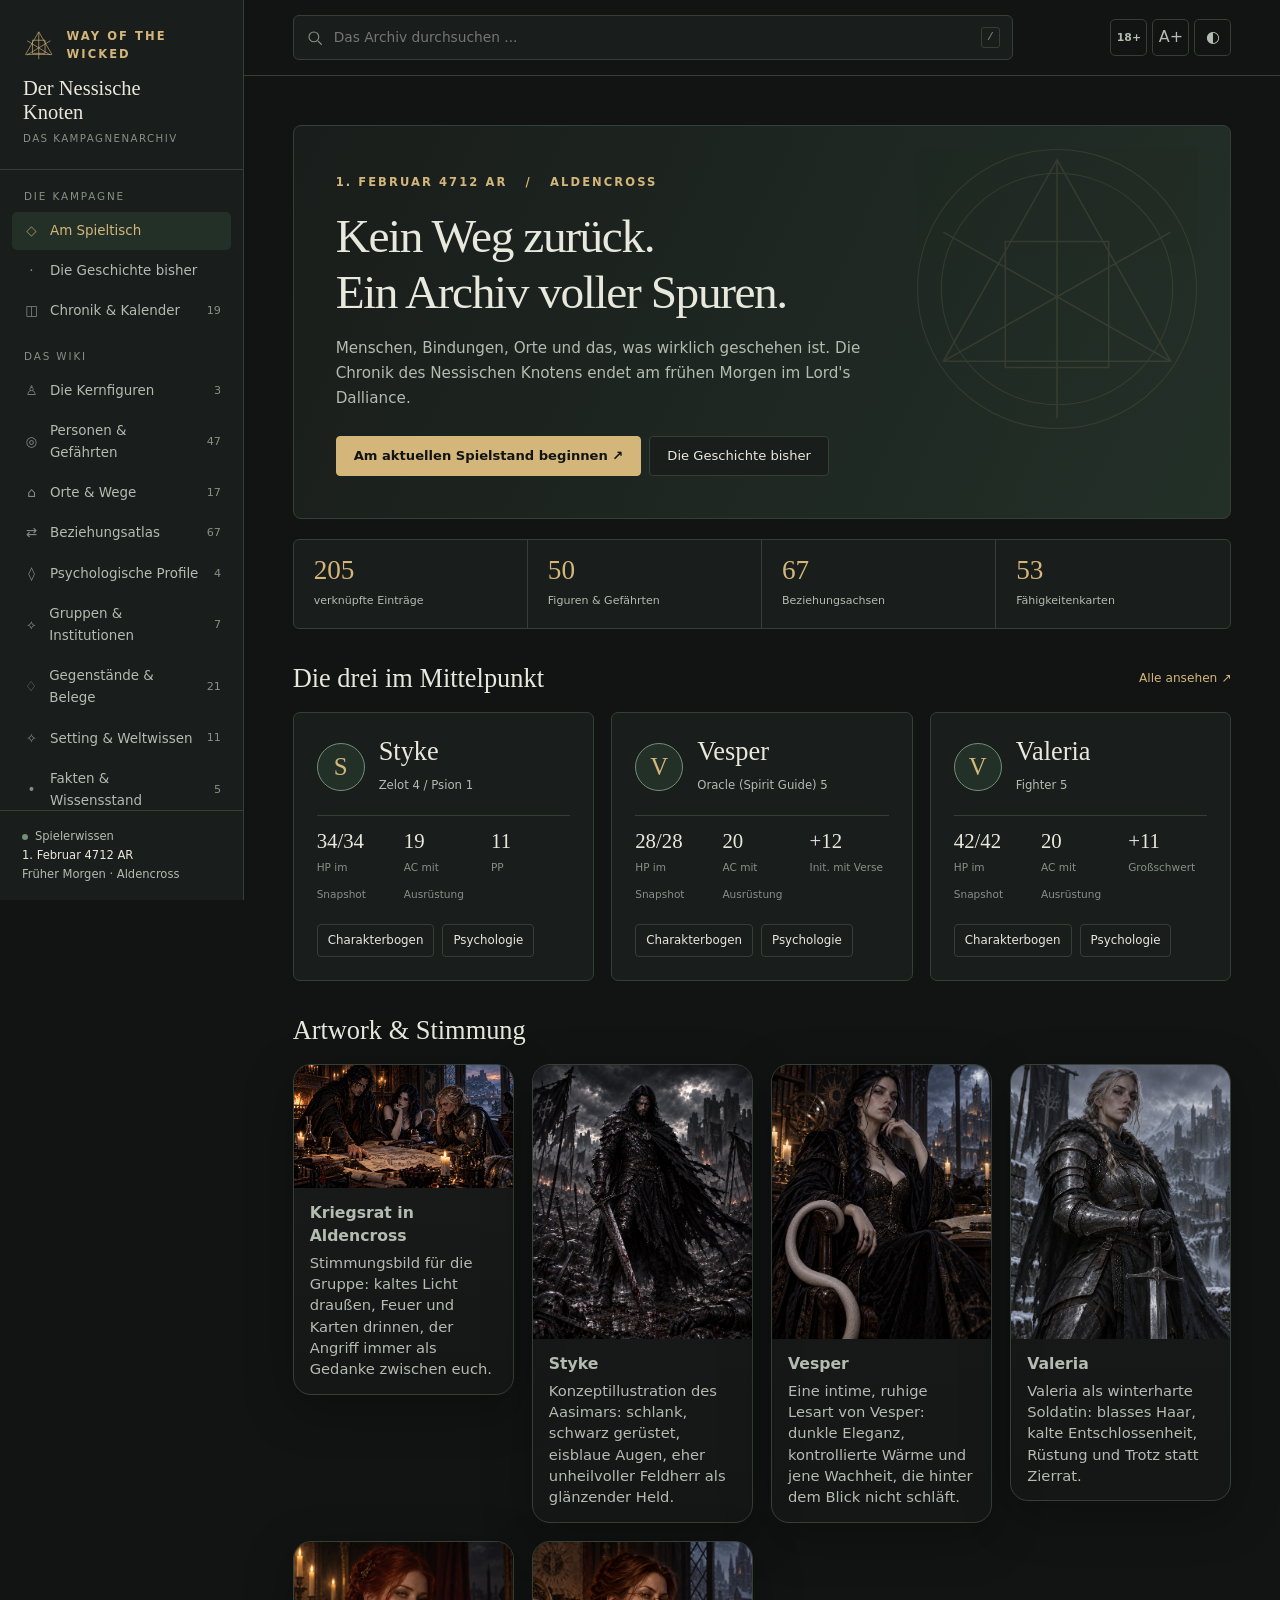
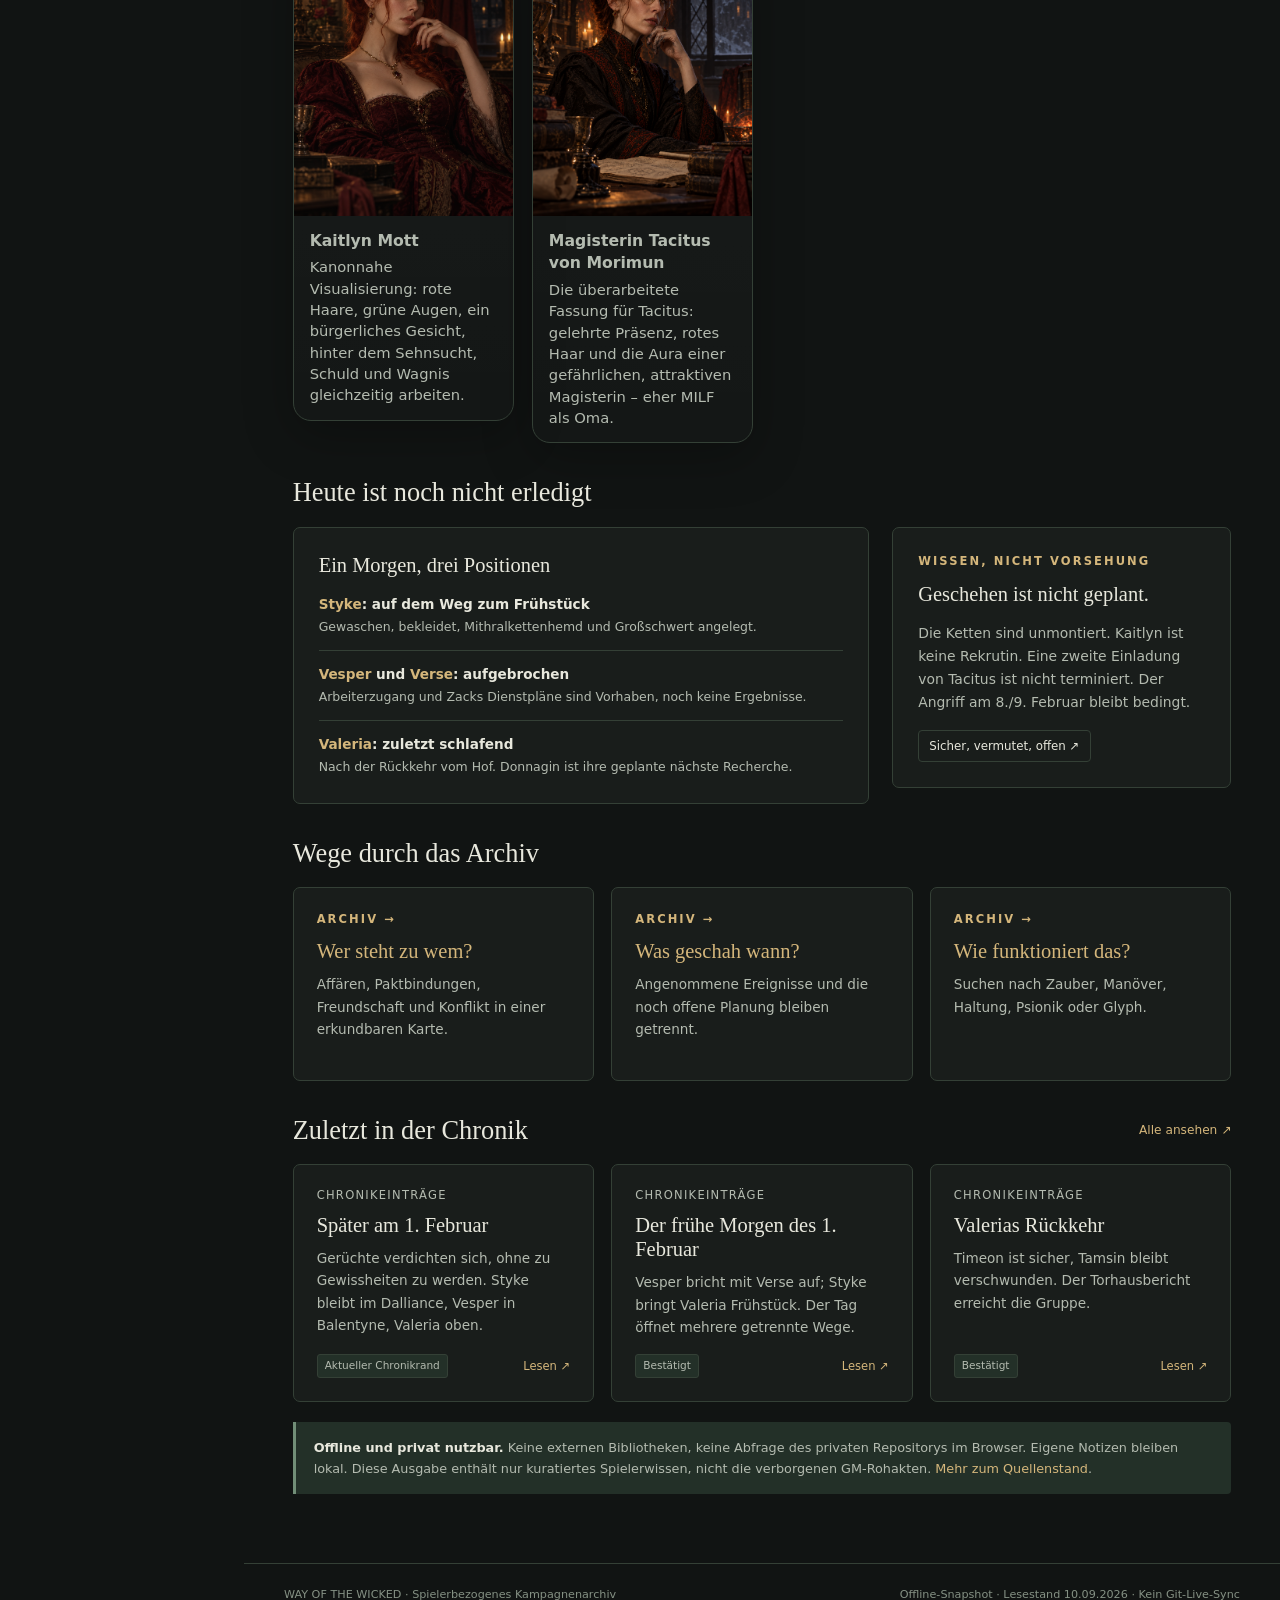
==== template.html @ 96088433 "Add files via upload" ====
<!doctype html>
<html lang="de" data-theme="dark">
<head>
<meta charset="utf-8">
<meta name="viewport" content="width=device-width,initial-scale=1">
<meta name="color-scheme" content="dark light">
<meta name="description" content="Spielerbezogenes Kampagnenwiki: Way of the Wicked. Figuren, Chronik, Beziehungen und Charakterboegen. Offline-Snapshot.">
<title>Der Nessische Knoten | Kampagnenwiki</title>
<style>
:root{--bg:#111413;--panel:#191d1b;--panel2:#202621;--ink:#e8e8dd;--muted:#b4bbb0;--dim:#859184;--line:#344036;--accent:#d4b67b;--accent2:#718e77;--wash:#233028;--danger:#d49181;--serif:Georgia,'Times New Roman',serif;--sans:system-ui,-apple-system,BlinkMacSystemFont,'Segoe UI',sans-serif;--shadow:0 14px 50px #0004;--body-size:16px}
html[data-theme=light]{--bg:#f0efe7;--panel:#faf9f2;--panel2:#e8e9dd;--ink:#202b24;--muted:#536050;--dim:#63715e;--line:#cdd2c1;--accent:#7b5520;--accent2:#44694e;--wash:#e3e8da;--danger:#964835;--shadow:0 14px 50px #31413212}
*{box-sizing:border-box}html{font-size:var(--body-size);scroll-behavior:smooth;scroll-padding-top:90px}body{margin:0;background:var(--bg);color:var(--ink);font:var(--body-size)/1.65 var(--sans)}button,input,select,textarea{font:inherit;color:inherit}button,a,input,select,textarea{-webkit-tap-highlight-color:transparent}button{cursor:pointer}a{color:var(--accent);text-decoration:none}a:hover{text-decoration:underline}button{background:none;border:0}button:disabled{opacity:.5;cursor:default}::selection{background:var(--accent);color:var(--bg)}:focus-visible{outline:2px solid var(--accent);outline-offset:4px}input:focus-visible,textarea:focus-visible,select:focus-visible{outline-offset:0}svg{display:block}h1,h2,h3,h4,p{margin-top:0}h1,h2,h3{font-family:var(--serif);font-weight:400;line-height:1.18}h1{font-size:clamp(2.1rem,3.7vw,3.6rem);letter-spacing:-.03em;margin-bottom:18px}h2{font-size:1.65rem}h3{font-size:1.28rem}p{margin-bottom:1rem}.muted{color:var(--muted)}.dim{color:var(--dim)}.eyebrow{font:600 .72rem/1.5 var(--sans);letter-spacing:.18em;text-transform:uppercase;color:var(--accent)}.kicker{font:500 .72rem var(--sans);text-transform:uppercase;letter-spacing:.11em;color:var(--muted)}.skip{position:fixed;left:18px;top:-80px;z-index:100;background:var(--accent);color:var(--bg);padding:10px}.skip:focus{top:10px}
.sidebar{position:fixed;inset:0 auto 0 0;width:244px;z-index:40;border-right:1px solid var(--line);background:var(--panel);display:flex;flex-direction:column}.brand{padding:28px 23px 22px;border-bottom:1px solid var(--line);color:var(--ink)}.brand:hover{text-decoration:none}.brand-top{display:flex;align-items:center;gap:12px;margin-bottom:14px}.brand svg{width:35px;height:35px;color:var(--accent)}.brand-title{font:1.28rem/1.15 var(--serif);display:block}.brand-sub{font-size:.64rem;letter-spacing:.14em;color:var(--dim);text-transform:uppercase;display:block;margin-top:6px}.side-nav{padding:17px 12px;overflow-y:auto;flex:1}.nav-label{margin:17px 12px 7px;font-size:.65rem;letter-spacing:.18em;text-transform:uppercase;color:var(--dim)}.nav-label:first-child{margin-top:1px}.nav-link{padding:8px 10px;display:flex;align-items:center;gap:9px;color:var(--muted);font-size:.84rem;border-radius:5px;margin:2px 0;position:relative}.nav-link:hover{background:var(--panel2);color:var(--ink);text-decoration:none}.nav-link.active{background:var(--wash);color:var(--accent)}.nav-icon{width:19px;text-align:center;opacity:.7}.nav-count{font-size:.7rem;margin-left:auto;color:var(--dim)}.sidebar-foot{padding:16px 22px;border-top:1px solid var(--line);font-size:.72rem;color:var(--muted)}.sidebar-foot strong{color:var(--ink);font-weight:500}.status-dot{display:inline-block;width:6px;height:6px;border-radius:50%;background:var(--accent2);margin-right:7px}.shell{margin-left:244px}.topbar{height:76px;position:sticky;top:0;z-index:30;background:var(--bg);border-bottom:1px solid var(--line);display:flex;align-items:center;gap:14px;padding:0 clamp(20px,3.8vw,58px)}.search-form{display:flex;align-items:center;flex:1;max-width:720px;background:var(--panel);border:1px solid var(--line);border-radius:6px;padding:0 12px;gap:10px}.search-form svg{width:18px;height:18px;color:var(--dim);flex-shrink:0}.search-form input{border:0;outline:0;background:none;width:100%;min-width:0;padding:10px 0;font-size:.86rem}.search-form kbd{font-size:.7rem;padding:0 5px;border:1px solid var(--line);border-radius:3px;color:var(--dim)}.tools{margin-left:auto;display:flex;gap:5px}.icon-btn{width:37px;height:37px;display:inline-flex;align-items:center;justify-content:center;border:1px solid var(--line);border-radius:5px;color:var(--muted);font-size:1rem}.icon-btn:hover{color:var(--accent);background:var(--panel2)}#menu-btn{display:none}.main{padding:clamp(24px,3.8vw,56px);max-width:1530px;margin:auto;min-height:calc(100vh - 130px)}.footer{padding:22px 40px;border-top:1px solid var(--line);font-size:.7rem;color:var(--dim);display:flex;justify-content:space-between;gap:15px}.page-head{margin-bottom:32px}.page-head p{max-width:850px;color:var(--muted);font-size:1.02rem}.breadcrumbs{font-size:.74rem;color:var(--dim);margin-bottom:24px;display:flex;gap:9px;flex-wrap:wrap}.breadcrumbs a{color:var(--muted)}.button{display:inline-flex;align-items:center;gap:8px;padding:10px 17px;background:var(--panel);border:1px solid var(--line);border-radius:4px;font-size:.82rem;color:var(--ink);text-decoration:none;line-height:1.4}.button:hover{border-color:var(--accent);color:var(--accent);text-decoration:none}.button.primary{background:var(--accent);border-color:var(--accent);color:var(--bg);font-weight:600}.button.small{padding:7px 10px;font-size:.74rem}.button.active{background:var(--wash);color:var(--accent)}.actions{display:flex;gap:8px;flex-wrap:wrap}.section-title{display:flex;align-items:center;justify-content:space-between;gap:12px;margin:34px 0 18px}.section-title h2{margin:0}.section-title a{font-size:.76rem}.grid{display:grid;grid-template-columns:repeat(3,minmax(0,1fr));gap:17px}.grid.two{grid-template-columns:repeat(2,minmax(0,1fr))}.card{display:flex;flex-direction:column;min-width:0;background:var(--panel);border:1px solid var(--line);border-radius:7px;padding:23px;transition:border-color .15s,transform .15s}.card:hover{border-color:var(--accent2)}.card h3{margin:11px 0 10px}.card h3 a{color:var(--ink)}.card h3 a:hover{color:var(--accent)}.card p{font-size:.85rem;color:var(--muted);margin-bottom:16px}.card .card-bottom{margin-top:auto;display:flex;justify-content:space-between;gap:10px;align-items:center;font-size:.72rem}.badge{display:inline-block;background:var(--wash);border:1px solid var(--line);color:var(--muted);font-size:.66rem;padding:2px 7px;border-radius:3px;line-height:1.65}.badge.uncertain{color:var(--accent)}.badge.dead{color:var(--danger)}.tags{display:flex;gap:6px;flex-wrap:wrap}.tag{color:var(--dim);font-size:.67rem}.tag:before{content:'#';margin-right:2px;opacity:.4}.meta-line{display:flex;gap:10px;align-items:center;flex-wrap:wrap;margin-bottom:15px;color:var(--dim);font-size:.74rem}.hero{position:relative;overflow:hidden;padding:42px;border:1px solid var(--line);border-radius:8px;background:linear-gradient(115deg,var(--panel),var(--wash));min-height:290px}.hero h1{max-width:620px;margin:15px 0}.hero p{color:var(--muted);max-width:570px;font-size:.95rem}.hero .actions{position:relative;z-index:1;margin-top:25px}.hero-mark{position:absolute;right:18px;top:8px;width:310px;height:310px;opacity:.12;color:var(--accent);pointer-events:none}.hero-copy{position:relative;z-index:1}.stats-row{display:grid;grid-template-columns:repeat(4,1fr);border:1px solid var(--line);border-radius:6px;margin-top:20px;background:var(--panel)}.stat{padding:15px 20px;border-right:1px solid var(--line)}.stat:last-child{border:0}.stat strong{font:1.7rem var(--serif);color:var(--accent);display:block}.stat span{font-size:.69rem;color:var(--muted)}.split{display:grid;grid-template-columns:minmax(0,1.7fr) minmax(260px,1fr);gap:23px;align-items:start}.panel{background:var(--panel);border:1px solid var(--line);border-radius:7px;padding:25px}.panel p{font-size:.87rem;color:var(--muted)}.panel h3{margin-bottom:16px}.status-list{margin:0;padding:0;list-style:none}.status-list li{padding:12px 0;border-bottom:1px solid var(--line);font-size:.85rem}.status-list li:last-child{border-bottom:0;padding-bottom:0}.status-list li:first-child{padding-top:0}.status-list strong{display:block;color:var(--ink);font-weight:550}.status-list span{font-size:.78rem;color:var(--muted)}.party-card{position:relative}.portrait-letter{width:48px;height:48px;border:1px solid var(--accent2);border-radius:50%;font:1.55rem var(--serif);display:grid;place-items:center;color:var(--accent);background:var(--wash)}.party-top{display:flex;gap:14px;align-items:center}.party-top h3{margin:0 0 4px;font-size:1.65rem}.party-top small{font-size:.73rem;color:var(--muted)}.quickstats{display:grid;grid-template-columns:repeat(3,1fr);gap:8px;border-top:1px solid var(--line);padding-top:13px;margin:18px 0}.quickstats strong{font:1.3rem var(--serif);display:block;color:var(--ink)}.quickstats span{font-size:.66rem;color:var(--dim)}.note{padding:15px 18px;border-left:3px solid var(--accent2);background:var(--wash);border-radius:0 4px 4px 0;font-size:.8rem;color:var(--muted);margin:20px 0}.note strong{color:var(--ink)}.filterbar{display:flex;gap:9px;align-items:center;flex-wrap:wrap;margin:20px 0}.filterbar select,.filterbar input{border:1px solid var(--line);border-radius:4px;background:var(--panel);padding:9px 11px;font-size:.8rem;min-width:0}.filterbar input{flex:1;min-width:160px}.result-count{font-size:.75rem;color:var(--dim);margin-left:auto}.empty{padding:45px;text-align:center;border:1px dashed var(--line);border-radius:7px;color:var(--muted)}.empty h2{color:var(--ink)}
.article-layout>div{min-width:0}.article-layout{display:grid;grid-template-columns:minmax(0,1fr) 220px;gap:38px}.article-body{overflow-wrap:break-word;min-width:0;font-size:1rem;line-height:1.8}.article-body h1{font-size:2rem;margin-top:35px}.article-body h2{font-size:1.7rem;margin-top:40px;padding-top:15px;border-top:1px solid var(--line);scroll-margin-top:90px}.article-body h3{font-size:1.27rem;margin-top:30px;scroll-margin-top:90px}.article-body h2:first-child{margin-top:0}.article-body p{margin-bottom:1.2em}.article-body strong{font-weight:650}.article-body ul,.article-body ol{padding-left:25px;margin:16px 0 22px}.article-body li{padding-left:3px;margin:7px 0}.article-body blockquote{border-left:2px solid var(--accent);padding:4px 0 4px 20px;margin:25px 0;color:var(--muted);font-family:var(--serif);font-size:1.1rem}.article-body hr{border:0;border-top:1px solid var(--line);margin:28px 0}.article-body code{font-size:.82em;color:var(--accent);background:var(--panel2);padding:2px 5px;border-radius:3px}.article-body pre{overflow:auto;background:var(--panel);padding:15px;max-width:100%}.article-body table{border-collapse:collapse;min-width:400px;width:100%;font-size:.79rem;background:var(--panel);line-height:1.6}.table-scroll{overflow-x:auto;max-width:100%;margin:22px 0;border:1px solid var(--line);border-radius:5px}.article-body th{background:var(--wash);font-weight:600;text-align:left;color:var(--accent)}.article-body th,.article-body td{padding:10px 12px;border-bottom:1px solid var(--line);vertical-align:top}.article-body tr:last-child td{border:0}.article-body .table-scroll table{margin:0}.article-aside{min-width:0}.toc-wrap{position:sticky;top:99px;max-height:calc(100vh - 125px);overflow:auto}.toc{font-size:.73rem;border-left:1px solid var(--line);margin:0 0 25px;padding:0;list-style:none}.toc li a{display:block;color:var(--muted);padding:6px 0 6px 15px;line-height:1.45}.toc li.sub a{padding-left:28px;font-size:.69rem}.toc a:hover{color:var(--accent)}.aside-label{font-size:.66rem;letter-spacing:.14em;text-transform:uppercase;color:var(--dim);margin:0 0 13px}.aliases{font-size:.73rem;color:var(--muted);margin-bottom:25px}.article-actions{display:flex;gap:8px;flex-wrap:wrap;margin-bottom:25px}.source-box{margin-top:35px;border-top:1px solid var(--line);padding-top:20px;font-size:.72rem;color:var(--dim)}.source-box summary{cursor:pointer;color:var(--muted)}.source-box ul{padding-left:20px;line-height:1.7}.source-box code{overflow-wrap:anywhere;color:var(--muted);font-size:.7rem}.related{margin-top:40px}.related .card{padding:17px}.related .card h3{font-size:1.08rem}.link-list{display:grid;gap:8px}.link-row{padding:13px 16px;border:1px solid var(--line);border-radius:5px;background:var(--panel);display:flex;justify-content:space-between;align-items:center;gap:12px}.link-row:hover{border-color:var(--accent2);text-decoration:none}.link-row span{color:var(--muted);font-size:.71rem}.search-result{padding:22px 0;border-bottom:1px solid var(--line)}.search-result h3{margin:8px 0;font-size:1.43rem}.search-result h3 a{color:var(--ink)}.search-result p{font-size:.85rem;color:var(--muted);margin-bottom:9px}.search-result mark{background:var(--wash);color:var(--accent);border-radius:2px;padding:0 2px}.search-result .excerpt{font-size:.78rem;color:var(--dim)}.timeline{position:relative;padding-left:25px}.timeline:before{content:'';position:absolute;top:9px;bottom:0;left:4px;width:1px;background:var(--line)}.timeline-entry{position:relative;padding:0 0 29px 16px}.timeline-entry:before{content:'';position:absolute;left:-25px;top:7px;width:9px;height:9px;background:var(--accent2);border:2px solid var(--bg);border-radius:50%;box-shadow:0 0 0 1px var(--line)}.timeline-entry time{font-size:.71rem;color:var(--accent);letter-spacing:.04em}.timeline-entry h3{margin:6px 0 8px;font-size:1.5rem}.timeline-entry h3 a{color:var(--ink)}.timeline-entry p{font-size:.85rem;color:var(--muted);margin:0 0 8px}.timeline-entry .tags a{font-size:.68rem}.plans-list{display:grid;gap:10px}.plan-item{border:1px solid var(--line);padding:15px;border-radius:5px;background:var(--panel)}.plan-item time{font-size:.69rem;color:var(--accent)}.plan-item h3{font-size:1.1rem;margin:7px 0}.plan-item p{font-size:.77rem;color:var(--muted);margin:0}.graph-layout{display:grid;grid-template-columns:minmax(0,1fr) 285px;gap:18px}.graph-panel{border:1px solid var(--line);border-radius:7px;background:var(--panel);overflow:hidden;min-width:0}.graph-panel svg{width:100%;height:auto;min-height:370px}.graph-edge{stroke:var(--line);stroke-width:1.7}.graph-edge.hot{stroke:var(--accent2);stroke-width:2.1}.graph-edge.hypothesis{stroke-dasharray:5 5;stroke:var(--accent)}.graph-node{cursor:pointer}.graph-node circle{fill:var(--panel2);stroke:var(--accent2);stroke-width:1.2}.graph-node text{fill:var(--ink);font:12px var(--sans);pointer-events:none}.graph-node text.initial{font:19px var(--serif);fill:var(--accent)}.graph-node.selected circle{fill:var(--wash);stroke:var(--accent);stroke-width:2}.graph-node:focus{outline:0}.graph-node:focus circle{stroke:var(--accent);stroke-width:3}.graph-side{border:1px solid var(--line);border-radius:7px;padding:21px;background:var(--panel);align-self:start;max-height:650px;overflow:auto}.graph-side h3{font-size:1.6rem;margin:10px 0}.graph-side p{font-size:.78rem;color:var(--muted)}.relation-small{padding:12px 0;border-top:1px solid var(--line)}.relation-small strong{display:block;font-size:.8rem}.relation-small p{margin:4px 0 0;font-size:.73rem}.graph-legend{padding:14px 17px;border-top:1px solid var(--line);display:flex;flex-wrap:wrap;gap:15px;font-size:.68rem;color:var(--muted)}.legend-line{display:inline-block;width:23px;border-top:2px solid var(--accent2);margin-right:5px;vertical-align:middle}.legend-line.dash{border-top-style:dashed;border-color:var(--accent)}.relation-list{display:grid;grid-template-columns:repeat(2,minmax(0,1fr));gap:12px}.relation-card{border:1px solid var(--line);border-radius:5px;padding:18px;background:var(--panel)}.relation-card h3{font:500 .92rem var(--sans);margin:0 0 8px}.relation-card p{font-size:.79rem;color:var(--muted);margin:10px 0 0}.saved-header{display:flex;align-items:center;justify-content:space-between;gap:12px}.note-area{width:100%;min-height:350px;resize:vertical;padding:18px;background:var(--panel);border:1px solid var(--line);border-radius:6px;line-height:1.8;margin:15px 0 10px;font-size:.92rem}.article-note{width:100%;min-height:130px;padding:14px;background:var(--panel);border:1px solid var(--line);border-radius:5px;resize:vertical;font-size:.85rem;line-height:1.7}.save-status{font-size:.72rem;color:var(--dim);min-height:1.5em}.source-card code{font-size:.71rem;color:var(--muted);overflow-wrap:anywhere}.source-card .hash{font-size:.61rem;color:var(--dim);margin-top:9px;word-break:break-all}.source-card h3{font:500 .91rem var(--sans)}.toast{position:fixed;left:calc(50% + 80px);transform:translateX(-50%);bottom:23px;z-index:70;background:var(--accent);color:var(--bg);border-radius:5px;padding:10px 18px;font-size:.82rem;box-shadow:var(--shadow);max-width:90vw;text-align:center}.overlay{display:none}.mobile-only{display:none}.sr-only{position:absolute;width:1px;height:1px;margin:-1px;padding:0;overflow:hidden;clip:rect(0,0,0,0);white-space:nowrap;border:0}.ooc-warning{border-color:var(--accent);color:var(--accent)}.article-top-summary{max-width:850px;color:var(--muted);font-size:1.02rem;margin-bottom:20px}.date-stamp{font-size:.7rem;color:var(--dim)}
@media(min-width:1600px){.main{padding:55px 65px}}
@media(max-width:1200px){.sidebar{width:218px}.shell{margin-left:218px}.article-layout{grid-template-columns:minmax(0,1fr) 175px;gap:25px}.graph-layout{grid-template-columns:minmax(0,1fr) 230px}.hero{padding:32px}.hero-mark{right:-60px}.grid{gap:12px}.card{padding:18px}.split{grid-template-columns:minmax(0,1.3fr) minmax(250px,1fr)}}
@media(max-width:1020px){.article-layout{grid-template-columns:1fr}.article-aside{order:-1}.toc-wrap{position:static;max-height:none}.toc{display:flex;flex-wrap:wrap;border:0;gap:6px;margin-bottom:8px}.toc li a{padding:5px 8px;border:1px solid var(--line);border-radius:3px;font-size:.65rem}.toc li.sub{display:none}.aside-label{margin-bottom:8px}.aliases{display:none}.graph-layout{grid-template-columns:1fr}.graph-side{max-height:none}.graph-panel svg{min-height:300px}.split{grid-template-columns:1fr}.grid{grid-template-columns:repeat(2,minmax(0,1fr))}.party-grid{grid-template-columns:1fr}.party-grid .party-card{display:grid;grid-template-columns:1fr 1fr;gap:12px}.party-card .quickstats{margin:0;align-self:center;border:0}.party-card .actions{grid-column:1/-1}.hero p{max-width:480px}}
@media(max-width:780px){.sidebar{transform:translateX(-100%);transition:transform .2s;width:270px}.sidebar.open{transform:translateX(0)}.shell{margin:0}.overlay.show{display:block;position:fixed;inset:0;background:#0008;z-index:35}#menu-btn{display:inline-flex;flex-shrink:0}.topbar{padding:0 16px;height:68px;gap:10px}.topbar .tools{gap:5px}.search-form{padding:0 10px}.search-form input{font-size:.79rem}.search-form kbd{display:none}#font-btn{display:none}.main{padding:25px 22px}.hero{padding:27px}.hero h1{font-size:2.6rem}.hero-mark{right:-110px;top:30px}.stats-row{margin-top:14px}.stat{padding:12px 15px}.stat strong{font-size:1.4rem}.stat span{font-size:.62rem}.footer{padding:20px 22px;flex-direction:column;gap:5px}.toast{left:50%}.relation-list{grid-template-columns:1fr}.page-head{margin-bottom:22px}.mobile-only{display:block}}
@media(max-width:520px){.grid,.grid.two{grid-template-columns:1fr}.main{padding:24px 18px}.hero{padding:24px}.hero h1{font-size:2.28rem}.hero p{font-size:.88rem}.hero-mark{right:-160px}.stats-row{grid-template-columns:repeat(2,1fr)}.stat:nth-child(2){border-right:0}.stat:nth-child(-n+2){border-bottom:1px solid var(--line)}.stat{display:flex;align-items:baseline;gap:10px}.hero .actions .button{font-size:.74rem;padding:10px 12px}.party-grid .party-card{display:flex}.party-card .quickstats{border-top:1px solid var(--line);margin:17px 0}.topbar{gap:7px;padding:0 10px}.icon-btn{width:32px;height:34px}.search-form input{padding:9px 0}.search-form svg{display:none}.tools{margin-left:0}.article-actions .button{font-size:.73rem}.article-body{font-size:.95rem}.article-body h2{font-size:1.5rem}.page-head h1{font-size:2.1rem}.filterbar select{max-width:100%}.result-count{margin-left:0;width:100%}.relation-card h3{line-height:1.6}.graph-panel svg{min-height:0}.graph-side{padding:18px}.toc li a{font-size:.62rem}.panel{padding:19px}.breadcrumbs{font-size:.68rem}.source-box code{font-size:.65rem}}
@media(prefers-reduced-motion:reduce){*{scroll-behavior:auto!important;transition:none!important;animation:none!important}}
@media print{html{--bg:#fff;--panel:#fff;--ink:#111;--muted:#333;--dim:#555;--line:#bbb;--accent:#444;--wash:#eee}body{font-size:10pt;background:white;color:black}.sidebar,.topbar,.footer,.article-aside,.article-actions,.note-editor,.related,.toast,.actions,.filterbar,.no-print{display:none!important}.shell{margin:0}.main{padding:0;max-width:none}.article-layout{display:block}.article-body{font-size:10pt}.article-body h2{break-after:avoid;margin-top:20px}.article-body table{font-size:8pt;min-width:0}.table-scroll{overflow:visible;border:0}a{color:#222}.page-head h1{font-size:24pt}.graph-panel svg{max-height:500px}p,li{orphans:3;widows:3}.card{break-inside:avoid}.source-box details ul{display:block}.hero{background:white;min-height:auto;padding:15px}.hero-mark{display:none}}

/* Adult section: consistent visual style, accessible local display gate. */
.age-toggle{font-size:.68rem;font-weight:700;white-space:nowrap;flex-shrink:0}.age-toggle.active{border-color:var(--accent);color:var(--accent)}
.age-gate{max-width:740px;margin:clamp(12px,5vh,60px) auto 60px;padding:clamp(26px,4vw,56px);background:var(--panel);border:1px solid var(--line);border-radius:10px;box-shadow:var(--shadow)}
.age-seal{height:72px;width:72px;border:1px solid var(--accent);border-radius:50%;display:grid;place-items:center;font:2.1rem var(--serif);color:var(--accent);margin-bottom:27px}
.age-gate h1:focus{outline:none}.age-gate h1{margin-top:12px;font-size:clamp(2rem,4vw,3.1rem)}.age-intro{font-size:1.07rem;line-height:1.7}.age-gate .muted{font-size:.88rem}
.age-check{display:flex;align-items:flex-start;gap:14px;padding:19px 0;margin:17px 0;border-top:1px solid var(--line);border-bottom:1px solid var(--line);font-size:.9rem;cursor:pointer}.age-check input{width:21px;height:21px;flex-shrink:0;margin-top:3px;accent-color:var(--accent)}
.age-small{margin-top:22px;font-size:.76rem;color:var(--muted)}.age-tech{margin-top:20px;font-size:.73rem;color:var(--dim)}.age-tech summary{cursor:pointer}.age-tech p{margin:10px 0 0}
.private-banner{display:flex;justify-content:space-between;align-items:center;gap:18px;border:1px solid var(--line);border-radius:5px;background:var(--panel);padding:13px 17px;margin-bottom:29px;font-size:.75rem;color:var(--muted)}.private-banner strong{display:inline-block;color:var(--accent);border:1px solid var(--accent);border-radius:3px;font-size:.7rem;padding:2px 6px;margin-right:9px}
.private-hero{padding:10px 0 25px;border-bottom:1px solid var(--line)}.private-hero h1{margin-top:14px}.private-hero>p{max-width:820px;color:var(--muted);font-size:1.02rem}.private-shortcuts{display:flex;flex-wrap:wrap;gap:9px;margin-top:24px}
.private-notes{display:grid;grid-template-columns:1fr 1fr;gap:30px;margin:25px 0}.private-notes p{font-size:.8rem;color:var(--muted);margin:0}.private-notes strong{color:var(--ink);font-weight:500}.private-filters{align-items:stretch}.private-filters input{flex:2;min-width:230px}.private-filters select{max-width:240px}.private-notebook{margin-top:44px}.private-notebook h2{margin:12px 0}.private-notebook .muted{font-size:.82rem}.private-notebook .actions{margin-top:14px}
@media(max-width:650px){.age-gate{padding:24px;margin-top:4px}.age-gate-actions{flex-direction:column}.age-gate-actions .button{justify-content:center}.private-banner{align-items:flex-start;flex-direction:column;gap:9px}.private-notes{grid-template-columns:1fr;gap:16px}.private-filters select,.private-filters input{max-width:100%;min-width:0;width:100%}.private-filters{display:grid;grid-template-columns:1fr}.private-shortcuts .button{font-size:.77rem}.topbar{gap:8px}.tools{gap:4px}.tools .icon-btn{width:32px;height:34px}.search-form{padding:0 8px}}
@media print{.private-banner .actions,.private-shortcuts,.private-filters,#adult-notebook-editor{display:none!important}.private-banner{box-shadow:none;border:1px solid #aaa}}


/* --- Wiki artwork integration --- */
.featured-gallery{margin:18px 0 30px}
.wiki-art-grid{display:grid;gap:18px;grid-template-columns:repeat(auto-fit,minmax(220px,1fr))}
.wiki-art-grid.single{grid-template-columns:minmax(0,1fr)}
.wiki-art-grid.two-up{grid-template-columns:repeat(auto-fit,minmax(260px,1fr))}
.wiki-art{margin:0;border:1px solid var(--line);background:linear-gradient(180deg,rgba(255,255,255,.03),rgba(255,255,255,.01));border-radius:18px;overflow:hidden;box-shadow:var(--shadow)}
.wiki-art img{display:block;width:100%;height:auto;aspect-ratio:4/5;object-fit:cover;background:#0d1018}
.wiki-art.wide img{aspect-ratio:16/9}
.wiki-art figcaption{padding:14px 16px;color:var(--muted);font-size:.92rem;line-height:1.45}
.wiki-art figcaption strong{display:block;color:var(--text);font-size:.98rem;margin-bottom:4px}
.wiki-art-link{text-decoration:none;color:inherit}
.article-artwork{margin:0 0 28px}
.article-artwork .eyebrow{margin-bottom:10px}
.article-art-note{margin-top:10px;color:var(--muted);font-size:.82rem}
@media (min-width:1024px){.article-artwork .wiki-art img{max-height:720px}}

</style>
</head>
<body>
<a class="skip" href="#main">Zum Inhalt</a>
<div class="overlay" id="overlay"></div>
<aside class="sidebar" id="sidebar" aria-label="Hauptnavigation">
<a class="brand" href="#/start">
<div class="brand-top"><svg viewBox="0 0 60 60" aria-hidden="true"><path d="M30 4 55 47H5Z M30 56V4 M8 48l44-27 M52 48 8 21 M18 20h24v25H18Z" fill="none" stroke="currentColor" stroke-width="1.2"/></svg><span class="eyebrow">Way of the Wicked</span></div>
<span class="brand-title">Der Nessische<br>Knoten</span><span class="brand-sub">Das Kampagnenarchiv</span>
</a>
<nav class="side-nav" id="navigation"></nav>
<div class="sidebar-foot"><span class="status-dot"></span>Spielerwissen<br><strong>1. Februar 4712 AR</strong><br>Fr&uuml;her Morgen &middot; Aldencross</div>
</aside>
<div class="shell">
<header class="topbar">
<button class="icon-btn" id="menu-btn" aria-label="Navigation oeffnen" aria-expanded="false" aria-controls="sidebar">&#9776;</button>
<form class="search-form" id="search-form" role="search"><svg viewBox="0 0 24 24" aria-hidden="true"><circle cx="10.5" cy="10.5" r="6.5" fill="none" stroke="currentColor" stroke-width="1.5"/><path d="m16 16 5 5" stroke="currentColor" stroke-width="1.5"/></svg><label class="sr-only" for="global-search">Wiki durchsuchen</label><input id="global-search" name="q" placeholder="Das Archiv durchsuchen ..." autocomplete="off" type="search"><kbd>/</kbd></form>
<div class="tools"><button class="icon-btn age-toggle" id="age-toggle" title="Erwachsenenbereich" aria-label="Erwachsenenbereich öffnen">18+</button><button class="icon-btn" id="font-btn" title="Leseschrift vergroessern" aria-label="Leseschrift vergroessern">A+</button><button class="icon-btn" id="theme-btn" title="Helle / dunkle Ansicht" aria-label="Helle oder dunkle Ansicht">&#9680;</button></div>
</header>
<main id="main" class="main" tabindex="-1"></main>
<footer class="footer"><span>WAY OF THE WICKED &middot; Spielerbezogenes Kampagnenarchiv</span><span>Offline-Snapshot &middot; Lesestand 10.09.2026 &middot; Kein Git-Live-Sync</span></footer>
</div>
<div id="toast" class="toast" role="status" hidden></div>
<script id="wiki-data" type="application/json">{"meta":{"title":"Der Nessische Knoten","version":"1.3","sourceRepository":"danceofruin/wotwGPT","sourceReadDate":"2026-09-10","campaignDate":"4712-02-01","campaignTime":"Später am 1. Februar; Tageslicht lässt nach, genaue Uhrzeit unbekannt","scope":"player-curated","autoSync":false,"articleCount":227,"edgeCount":77,"adultReadDate":"2026-09-10","adultCampaignTime":"Bis zum privaten Vormittag des 1. Februar 4712 AR; Körperakten redaktionell ergänzt am 10. September 2026","ageGate":"session-self-declaration","adultScope":"Private Körperakten, Begehren und intime Beziehungsgeschichte erwachsener Figuren; quellengestützt, aber erzählerisch redigiert","publicArticleCount":205,"adultArticleCount":22,"publicEdgeCount":67,"adultEdgeCount":10},"categories":{"charaktere":{"title":"Die Kernfiguren","desc":"Identität, Erscheinung, Geschichte und Gegenwart von Styke, Vesper und Valeria."},"personen":{"title":"Personen \u0026 Gefährten","desc":"Bekannte Personen aus der laufenden Operation und der bisherigen Reise. Alte Namen sind als Aliase auffindbar."},"orte":{"title":"Orte \u0026 Wege","desc":"Erkundete Orte, bekannte Zugänge und die Grenzen des tatsächlich gewonnenen Wissens."},"profile":{"title":"Psychologische Profile","desc":"Quellengestützte Spielinterpretationen der drei Hauptfiguren und ihrer Konstellation. Keine Diagnosen."},"gruppen":{"title":"Gruppen \u0026 Institutionen","desc":"Gemeinsame Interessen, Zugehörigkeit und die Grenzen scheinbarer Bündnisse."},"gegenstaende":{"title":"Gegenstände \u0026 Belege","desc":"Ausrüstung, wichtige Dokumente und persönliche Gegenstände. Besitz, Lagerort und Verlust sind nicht dasselbe."},"welt":{"title":"Setting \u0026 Weltwissen","desc":"Öffentliches Talingarde-Wissen und ausdrückliche Kampagnenanpassungen. Keine verborgenen Abenteuergeheimnisse."},"fakten":{"title":"Fakten \u0026 Wissensstand","desc":"Zentrale Bindungen, sichere Erkenntnisse und redaktionell sichtbare offene Punkte."},"vorhaben":{"title":"Pläne \u0026 offene Fäden","desc":"Latente Vorhaben statt garantierter Ergebnisse. Entscheidungen und Voraussetzungen bleiben offen."},"boegen":{"title":"Vollständige Charakterbögen","desc":"Alle verfügbaren Stufe-5-Werte inklusive Zauberlisten, Psionik, Manöver, Begleiter und Ausrüstung."},"faehigkeiten":{"title":"Zauber \u0026 Fähigkeiten","desc":"Alle gelisteten Zauber, Kräfte, Manöver, Haltungen und Glyphen als Suchkarten. Fehlende Volltexte sind gekennzeichnet."},"regeln":{"title":"Regeln \u0026 Konventionen","desc":"Aktuelle Hausregeln, Ressourcenlogik, Kommunikation und getrennt geführte OOC-Planung."},"chronik":{"title":"Chronikeinträge","desc":"Die angenommenen Stationen unserer Kampagne, ohne spätere Abenteuerereignisse."},"geschichte":{"title":"Die Geschichte bisher","desc":"Der zusammenhängende Rückblick auf das bisher angenommene Spiel."},"intimitaet":{"title":"Private Akten (18+)","desc":"Körper, Begehren, Scham, Macht und jene Entscheidungen, die im Tageslicht einen anderen Namen tragen.","adult":true}},"sources":{"live":{"title":"Aktueller Spielstand","path":"current/LIVE_STATE.md","sha":"7b3cf05471b4d304d3683ca1f497e4df8694bc5d"},"chronicle":{"title":"Akzeptierte Kampagnenchronik","path":"campaign/chronicle.md","sha":"3c77176214609c59f11f1b9dd73d47f62c741209"},"timeline":{"title":"Kampagnen-Zeitleiste","path":"campaign/timeline.md","sha":"c4303c2f9ee4edcfb24eb336e7f574b37d960d22"},"core":{"title":"Personendossiers","path":"npcs/core.md","sha":"a5fa2ef00521d58c78038e2107dea67f40b9f354"},"history":{"title":"Historische Personen","path":"npcs/historical.md","sha":"4a56064863c587ec0510440b9236c0d35572b6d6"},"relations":{"title":"Beziehungsgeschichte","path":"relationships/relationships.md","sha":"23187887780479b1dde0b52840ec9b08956d8919"},"styke":{"title":"Stykes Charakterdossier","path":"characters/styke.md","sha":"748b6e95158e90c4db61267633f2f10c374a6a0d"},"vesper":{"title":"Vespers Charakterdossier","path":"characters/vesper.md","sha":"b6d169faff5f9a897d4501c07c90fb100b39129f"},"valeria":{"title":"Valerias Charakterdossier","path":"characters/valeria.md","sha":"c448b27bb98d4262260b83f81c3e96f0e24d2ce4"},"verse":{"title":"Verse: Wesen, Stimme, Wissen","path":"npcs/verse.md","sha":"c4c5b32076b7205af759c71fbb3d512d1d6b41a0"},"aldencross":{"title":"Ortsakte Aldencross","path":"locations/aldencross.md","sha":"adcc61fa57482548b571886dc7bdc5a37af3649b"},"balentyne":{"title":"Ortsakte Balentyne","path":"locations/balentyne.md","sha":"5b7ceeaf5effb5f206ed566470524a859a1decc4"},"dalliance":{"title":"Ortsakte Lord's Dalliance","path":"locations/lords-dalliance.md","sha":"15e5b5ac44f4dba8feec40747e2ac5c934bec13c"},"factions":{"title":"Fraktionen und Gruppen","path":"world/factions.md","sha":"0d1790d2c4ba9e6e8b0c02218b8f2ae89669acb8"},"cultures":{"title":"Kulturen des Kampagnenraums","path":"setting/cultures.md","sha":"9ae7412597f68ec6cf296cc9cdd600d20492c43f"},"ancestries":{"title":"Abstammungen","path":"setting/ancestries.md","sha":"74b86679fcf676d7937ada78813c869791765eb9"},"common":{"title":"Talingarde: Common Knowledge, Spielerhandout","path":"source-vault/book7-tales-of-talingarde/dark-beginnings/revisiting-the-campaign-start.md","sha":"3d7e6f033266451e5e75b27823e677b5ca2c6563"},"ssheet":{"title":"Styke: aktueller Stufe-5-Bogen","path":"mechanics/combat/styke-level-5.md","sha":"850d809ea53236253a68b4547e0ce5a6231a1af1"},"vsheet":{"title":"Vesper: aktueller Stufe-5-Bogen","path":"mechanics/combat/vesper-level-5.md","sha":"e3d626fc83e4247c6bd9578ab0d696dd548583ad"},"valsheet":{"title":"Valeria: aktuelle Mechanik","path":"mechanics/valeria.md","sha":"7ddcb30bc977c4ca0157043d0b7067b07ba4c3c5"},"srules":{"title":"Stykes Regelkarten","path":"mechanics/combat/rules-styke.md","sha":"4a4eaa9beab8eefe5849e390ff0c20b0946946b9"},"vrules":{"title":"Vespers Regelkarten","path":"mechanics/combat/rules-vesper.md","sha":"437e498eab93d22fc64eee7ebafc9095bcb3265b"},"house":{"title":"Aktuelle Hausregeln","path":"mechanics/house-rules.md","sha":"045ac801749133de9e9da2b01adac88cb18b7c36"},"psy":{"title":"Psychologische Spielprofile (Anhang)","path":"Psychologische_Profile_Styke_Vesper_Valeria(1).md","sha":""},"localrules":{"title":"Ausführliche Kampagnen-Hausregeln (Anhang)","path":"Way_of_the_Wicked_Hausregeln_und_Kampagnenanpassungen.md","sha":""},"intim-relations":{"title":"Beziehungsgeschichte: Intimitätsnachtrag","path":"relationships/relationships.md","sha":"23187887780479b1dde0b52840ec9b08956d8919","adult":true,"readDate":"2026-09-10"},"intim-valeria":{"title":"Valeria: Sexualität und gegenseitiges Vertrauen","path":"characters/valeria.md","sha":"c448b27bb98d4262260b83f81c3e96f0e24d2ce4","adult":true,"readDate":"2026-09-10"},"intim-styke":{"title":"Styke: Loslassen und Fürsorge","path":"characters/styke.md","sha":"748b6e95158e90c4db61267633f2f10c374a6a0d","adult":true,"readDate":"2026-09-10"},"intim-vesper":{"title":"Vesper: Sexualität und Beziehungsentwicklung","path":"characters/vesper.md","sha":"b6d169faff5f9a897d4501c07c90fb100b39129f","adult":true,"readDate":"2026-09-10"},"intim-live":{"title":"Spielerbekannter Beziehungsstand und privates Vorhaben","path":"current/LIVE_STATE.md","sha":"7b3cf05471b4d304d3683ca1f497e4df8694bc5d","adult":true,"readDate":"2026-09-10"},"intim-chronicle":{"title":"Chronik: frühe intime Entwicklung","path":"campaign/chronicle.md","sha":"3c77176214609c59f11f1b9dd73d47f62c741209","adult":true,"readDate":"2026-09-10"},"intim-kaitlyn":{"title":"Kaitlyn: Körper, Fantasien und offene Korruptionslinie","path":"npcs/kaitlyn-mott.md","sha":"2993c3006579d64ccba71137f07a869906494154","adult":true,"readDate":"2026-09-10"},"intim-player":{"title":"Spielerpräzisierung in dieser Unterhaltung","path":"Nachtrag zur Wiki-Erweiterung: Vesper trank Valerias Urin während der dokumentierten Begegnung.","sha":"","adult":true,"kind":"player-clarification","readDate":"2026-09-10"},"intim-core-anatomy":{"title":"NPC-Kernakte: etablierte Körpermerkmale","path":"npcs/core.md","sha":"a5fa2ef00521d58c78038e2107dea67f40b9f354","adult":true,"readDate":"2026-09-10","section":"Vesper; Valeria; Kaitlyn; Mara; Ellyn"},"intim-tamsin":{"title":"Tamsin: Körper- und Intimitätsakte","path":"npcs/tamsin-blackerly.md","sha":"a04534313b37815d17d31dda47869d4036191995","adult":true,"readDate":"2026-09-10"},"intim-tacitus":{"title":"Tacitus: Körperakte und Wissensgrenzen","path":"npcs/tacitus-of-morimun.md","sha":"905cd55d57084432cf71739ab108327d97058d50","adult":true,"readDate":"2026-09-10"}},"articles":[{"id":"styke","category":"charaktere","title":"Styke","summary":"Aasimar, Söldner, Schmied. Verbindlichkeit und Konsequenz statt großer Gesten.","body":"\u003ch2\u003eIdentität und Erscheinung\u003c/h2\u003e\n\u003cp\u003eStyke ist ein männlicher Angel-Blooded-Aasimar, 60 Jahre alt und sichtbar deutlich jünger. Er ist etwa 190 cm groß, schlank und athletisch, nicht massig. Helle, beinahe marmorartig wirkende Haut, dichtes schwarzes Haar, dunkle Bartstoppeln und leuchtend eisblaue Augen mit silbernen Höfen sind seine festen Merkmale. Goldene Augen oder dunkle Haut gehören nicht zum aktuellen Dossier.\u003c/p\u003e\n\u003cp\u003eSeine Vergangenheit umfasst Söldnerarbeit und Schmiedehandwerk. Im Gespräch mit \u003ca href=\"#/artikel/barnabus\"\u003eBarnabus Eisenbauch\u003c/a\u003e nannte er \u003ca href=\"#/artikel/zarik\"\u003eZarik aus Daveryn\u003c/a\u003e als Lehrmeister für zwei Winter. Das bleibt zunächst eine im Spiel getätigte Aussage, keine unabhängig ausgeleuchtete Biographie.\u003c/p\u003e\n\u003ch2\u003eDer Mann hinter dem Plan\u003c/h2\u003e\n\u003cp\u003eStykes psychologischer Kern ist \u003cstrong\u003eWirksamkeit ohne Ohnmacht\u003c/strong\u003e. Ausgänge, Waffen, Zuständigkeiten, brauchbare Fähigkeiten und Folgen eines Fehlschlags interessieren ihn mehr als zeremonieller Rang. Er muss nicht jede Aufgabe selbst übernehmen. Vespers Informationsarbeit, Valerias militärische Erfahrung und Hakons Feldführung haben ihren eigenen Platz.\u003c/p\u003e\n\u003cp\u003eSeine Moral ist persönlich, vertraglich und hierarchisch. Ein gegebenes Wort, eine angenommene Bindung und Verantwortung für die eigenen Leute können schwerer wiegen als das Wohlergehen Außenstehender. Das macht ihn weder insgeheim gut noch pausenlos grausam. Er kann verlässlich sein und zugleich eine entsetzliche Entscheidung nüchtern ausführen. \u003ca href=\"#/artikel/freemans-rock\"\u003eFreeman's Rock\u003c/a\u003e zeigt diese Seite besonders deutlich.\u003c/p\u003e\n\u003ch2\u003eKörper, Handwerk und Stimme\u003c/h2\u003e\n\u003cp\u003eSein Großschwertstil lebt von Geschwindigkeit und Koordination. DEX 19 ist keine Nebenzahl neben der Waffe, sondern erklärt, warum der schlanke Mann nicht wie ein schwerfälliger Kraftkämpfer arbeitet. Metall, Schneiden, Öl, Reparaturen und die Qualität eines Werkstücks sind ihm vertraut. Tabak und starker Alkohol gehören zum belegten Alltag.\u003c/p\u003e\n\u003cp\u003eEr spricht tief, rau und kontrolliert, meist in kurzen bis mittleren Sätzen. Unter echtem Druck werden seine Worte eher weniger. Zuneigung zeigt sich häufig als praktische Handlung: zurückkommen, jemanden einplanen, eine Last übernehmen, ein Versprechen halten.\u003c/p\u003e\n\u003ch2\u003eBindungen\u003c/h2\u003e\n\u003cp\u003e\u003ca href=\"#/artikel/vesper\"\u003eVesper\u003c/a\u003e ist seine längste und tiefste aktuelle Partnerin. Gemeinsame Gefahr, Verbrechen, Wissen und Alltag erlauben viel Vertrautheit ohne Erklärung. Die Partnerschaft ist nicht automatisch exklusiv. Beide haben ausgesprochen, Thorn überleben und eine gemeinsame Zukunft gewinnen zu wollen.\u003c/p\u003e\n\u003cp\u003e\u003ca href=\"#/artikel/valeria\"\u003eValeria\u003c/a\u003e ist ehemalige Gegnerin, Opfer seiner Gewalt und heute zugleich Gefährtin und Geliebte. Seine später gehaltenen Versprechen und ihre gegenwärtigen Entscheidungen machen die Vergangenheit nicht ungeschehen. \u003ca href=\"#/artikel/grumblejack\"\u003eGrumblejack\u003c/a\u003e ist ein Freund, keine Habe. \u003ca href=\"#/artikel/kaitlyn\"\u003eKaitlyn Mott\u003c/a\u003e ist eine heimliche Geliebte, aber keine bestätigte Verbündete der Mission.\u003c/p\u003e\n\u003ch2\u003eStand am Morgen des 1. Februar\u003c/h2\u003e\n\u003cp\u003eStyke hat sich gewaschen und angekleidet, Mithralkettenhemd und Großschwert angelegt und geht im \u003ca href=\"#/artikel/dalliance\"\u003eLord's Dalliance\u003c/a\u003e zum Frühstück hinunter. \u003ca href=\"#/artikel/vesper\"\u003eVesper\u003c/a\u003e und \u003ca href=\"#/artikel/verse\"\u003eVerse\u003c/a\u003e sind bereits aufgebrochen, \u003ca href=\"#/artikel/valeria\"\u003eValeria\u003c/a\u003e schläft oben. Er hat noch keine neuen Ergebnisse ihrer Ermittlungen erhalten.\u003c/p\u003e\n\u003ch2\u003eNachschlagen\u003c/h2\u003e\n\u003cp\u003e\u003ca href=\"#/artikel/bogen-styke\"\u003eVollständiger Charakterbogen\u003c/a\u003e  /  \u003ca href=\"#/artikel/psy-styke\"\u003eAusführliches psychologisches Profil\u003c/a\u003e  /  \u003ca href=\"#/artikel/kollektiv\"\u003eKollektiv und Telepathie\u003c/a\u003e\u003c/p\u003e\n\u003ch2\u003eErwachsenenbereich\u003c/h2\u003e\n\u003cp\u003e\u003ca href=\"#/artikel/intim-styke\"\u003eIntimität und persönliche Beziehungen (ab 18)\u003c/a\u003e. Dieser gesonderte Nachtrag wird erst nach Altersbestätigung angezeigt.\u003c/p\u003e\n","sources":["styke","live","core"],"status":"Bestätigt","tags":["Kernfigur","Stufe 5","Frontlinie"],"aliases":["Aasimar","Zelot","Zealot"],"group":"inner","initial":"S","text":"Identität und Erscheinung Styke ist ein männlicher Angel-Blooded-Aasimar, 60 Jahre alt und sichtbar deutlich jünger. Er ist etwa 190 cm groß, schlank und athletisch, nicht massig. Helle, beinahe marmorartig wirkende Haut, dichtes schwarzes Haar, dunkle Bartstoppeln und leuchtend eisblaue Augen mit silbernen Höfen sind seine festen Merkmale. Goldene Augen oder dunkle Haut gehören nicht zum aktuellen Dossier. Seine Vergangenheit umfasst Söldnerarbeit und Schmiedehandwerk. Im Gespräch mit Barnabus Eisenbauch nannte er Zarik aus Daveryn als Lehrmeister für zwei Winter. Das bleibt zunächst eine im Spiel getätigte Aussage, keine unabhängig ausgeleuchtete Biographie. Der Mann hinter dem Plan Stykes psychologischer Kern ist Wirksamkeit ohne Ohnmacht . Ausgänge, Waffen, Zuständigkeiten, brauchbare Fähigkeiten und Folgen eines Fehlschlags interessieren ihn mehr als zeremonieller Rang. Er muss nicht jede Aufgabe selbst übernehmen. Vespers Informationsarbeit, Valerias militärische Erfahrung und Hakons Feldführung haben ihren eigenen Platz. Seine Moral ist persönlich, vertraglich und hierarchisch. Ein gegebenes Wort, eine angenommene Bindung und Verantwortung für die eigenen Leute können schwerer wiegen als das Wohlergehen Außenstehender. Das macht ihn weder insgeheim gut noch pausenlos grausam. Er kann verlässlich sein und zugleich eine entsetzliche Entscheidung nüchtern ausführen. Freeman's Rock zeigt diese Seite besonders deutlich. Körper, Handwerk und Stimme Sein Großschwertstil lebt von Geschwindigkeit und Koordination. DEX 19 ist keine Nebenzahl neben der Waffe, sondern erklärt, warum der schlanke Mann nicht wie ein schwerfälliger Kraftkämpfer arbeitet. Metall, Schneiden, Öl, Reparaturen und die Qualität eines Werkstücks sind ihm vertraut. Tabak und starker Alkohol gehören zum belegten Alltag. Er spricht tief, rau und kontrolliert, meist in kurzen bis mittleren Sätzen. Unter echtem Druck werden seine Worte eher weniger. Zuneigung zeigt sich häufig als praktische Handlung: zurückkommen, jemanden einplanen, eine Last übernehmen, ein Versprechen halten. Bindungen Vesper ist seine längste und tiefste aktuelle Partnerin. Gemeinsame Gefahr, Verbrechen, Wissen und Alltag erlauben viel Vertrautheit ohne Erklärung. Die Partnerschaft ist nicht automatisch exklusiv. Beide haben ausgesprochen, Thorn überleben und eine gemeinsame Zukunft gewinnen zu wollen. Valeria ist ehemalige Gegnerin, Opfer seiner Gewalt und heute zugleich Gefährtin und Geliebte. Seine später gehaltenen Versprechen und ihre gegenwärtigen Entscheidungen machen die Vergangenheit nicht ungeschehen. Grumblejack ist ein Freund, keine Habe. Kaitlyn Mott ist eine heimliche Geliebte, aber keine bestätigte Verbündete der Mission. Stand am Morgen des 1. Februar Styke hat sich gewaschen und angekleidet, Mithralkettenhemd und Großschwert angelegt und geht im Lord's Dalliance zum Frühstück hinunter. Vesper und Verse sind bereits aufgebrochen, Valeria schläft oben. Er hat noch keine neuen Ergebnisse ihrer Ermittlungen erhalten. Nachschlagen Vollständiger Charakterbogen / Ausführliches psychologisches Profil / Kollektiv und Telepathie Erwachsenenbereich Intimität und persönliche Beziehungen (ab 18) . Dieser gesonderte Nachtrag wird erst nach Altersbestätigung angezeigt.","links":["barnabus","zarik","freemans-rock","vesper","valeria","grumblejack","kaitlyn","dalliance","verse","bogen-styke","psy-styke","kollektiv","intim-styke"],"backlinks":["vesper","valeria","psy-styke","psy-vesper","psy-valeria","dreierkonstellation","verse","grumblejack","tamsin","timeon","thorn","tiadora","sakkarot","bellam","barnabus","mara","ellyn","franz","kaitlyn","jacobian","varning","varlet","matilda","white-tusk","elise","dostan","zarik","arienne","dalliance","zimmer","tunnel","torhaus","scroll","mott-haus","wash-shed","freemans-rock","branderscar","thorn-manor","regionen","abstammungen","golarion","nessian-knot","white-ravens","alerion","styke-schwert","cloaks","stirnreif","alerion-symbol","varning-schluessel","tinkturen","graue-briefe","exorzisten-buch","rotes-buch","abendkleider","wein-duftoel","dornpakt","privatpakt","mott-plan","donnagin-plan","zack-plan","story-so-far","zeit-ausbildung","zeit-0114","zeit-0123","zeit-0124","zeit-0126","zeit-0127","zeit-tunnel","zeit-0128","zeit-0130","zeit-0131-tag","zeit-tacitus","zeit-valeria-rueckkehr","kollektiv","hausregeln","buildplanung","aid","living-bastion","martyrdom","zorn-aid","the-caged-sun","black-seraph-glare","minor-metamorphosis","defensive-precognition","offensive-precognition","witness-to-glory","spoils-of-war","staunching-strike","suns-gleam","bogen-styke","bogen-vesper","bogen-valeria","redaktion"],"search":"styke aasimar, soldner, schmied. verbindlichkeit und konsequenz statt grosser gesten. aasimar zelot zealot kernfigur stufe 5 frontlinie identitat und erscheinung styke ist ein mannlicher angel-blooded-aasimar, 60 jahre alt und sichtbar deutlich junger. er ist etwa 190 cm gross, schlank und athletisch, nicht massig. helle, beinahe marmorartig wirkende haut, dichtes schwarzes haar, dunkle bartstoppeln und leuchtend eisblaue augen mit silbernen hofen sind seine festen merkmale. goldene augen oder dunkle haut gehoren nicht zum aktuellen dossier. seine vergangenheit umfasst soldnerarbeit und schmiedehandwerk. im gesprach mit barnabus eisenbauch nannte er zarik aus daveryn als lehrmeister fur zwei winter. das bleibt zunachst eine im spiel getatigte aussage, keine unabhangig ausgeleuchtete biographie. der mann hinter dem plan stykes psychologischer kern ist wirksamkeit ohne ohnmacht . ausgange, waffen, zustandigkeiten, brauchbare fahigkeiten und folgen eines fehlschlags interessieren ihn mehr als zeremonieller rang. er muss nicht jede aufgabe selbst ubernehmen. vespers informationsarbeit, valerias militarische erfahrung und hakons feldfuhrung haben ihren eigenen platz. seine moral ist personlich, vertraglich und hierarchisch. ein gegebenes wort, eine angenommene bindung und verantwortung fur die eigenen leute konnen schwerer wiegen als das wohlergehen aussenstehender. das macht ihn weder insgeheim gut noch pausenlos grausam. er kann verlasslich sein und zugleich eine entsetzliche entscheidung nuchtern ausfuhren. freeman's rock zeigt diese seite besonders deutlich. korper, handwerk und stimme sein grossschwertstil lebt von geschwindigkeit und koordination. dex 19 ist keine nebenzahl neben der waffe, sondern erklart, warum der schlanke mann nicht wie ein schwerfalliger kraftkampfer arbeitet. metall, schneiden, ol, reparaturen und die qualitat eines werkstucks sind ihm vertraut. tabak und starker alkohol gehoren zum belegten alltag. er spricht tief, rau und kontrolliert, meist in kurzen bis mittleren satzen. unter echtem druck werden seine worte eher weniger. zuneigung zeigt sich haufig als praktische handlung: zuruckkommen, jemanden einplanen, eine last ubernehmen, ein versprechen halten. bindungen vesper ist seine langste und tiefste aktuelle partnerin. gemeinsame gefahr, verbrechen, wissen und alltag erlauben viel vertrautheit ohne erklarung. die partnerschaft ist nicht automatisch exklusiv. beide haben ausgesprochen, thorn uberleben und eine gemeinsame zukunft gewinnen zu wollen. valeria ist ehemalige gegnerin, opfer seiner gewalt und heute zugleich gefahrtin und geliebte. seine spater gehaltenen versprechen und ihre gegenwartigen entscheidungen machen die vergangenheit nicht ungeschehen. grumblejack ist ein freund, keine habe. kaitlyn mott ist eine heimliche geliebte, aber keine bestatigte verbundete der mission. stand am morgen des 1. februar styke hat sich gewaschen und angekleidet, mithralkettenhemd und grossschwert angelegt und geht im lord's dalliance zum fruhstuck hinunter. vesper und verse sind bereits aufgebrochen, valeria schlaft oben. er hat noch keine neuen ergebnisse ihrer ermittlungen erhalten. nachschlagen vollstandiger charakterbogen / ausfuhrliches psychologisches profil / kollektiv und telepathie erwachsenenbereich intimitat und personliche beziehungen (ab 18) . dieser gesonderte nachtrag wird erst nach altersbestatigung angezeigt."},{"id":"vesper","category":"charaktere","title":"Vesper","summary":"Tiefling-Orakel, Diebin und eigenständige Partnerin. Sie sucht Zugang, Wissen und offene Wege.","body":"\u003ch2\u003eIdentität und Erscheinung\u003c/h2\u003e\n\u003cp\u003eVesper ist 22, eine Asura-Spawn-Tiefling und Oracle (Spirit Guide) 5 mit Lore Mystery. Ihre alabasterhelle Haut, schwarzes Haar mit blauem Schimmer, schlanke Gestalt und langer Greifschwanz sind etabliert. Sie hat \u003cstrong\u003ekeine sichtbaren Hörner\u003c/strong\u003e. Ihre Augenfarbe ist im aktuellen dauerhaften Kanon nicht festgelegt.\u003c/p\u003e\n\u003cp\u003eSie wirkt nahezu menschlich und ist außergewöhnlich schön. Ihre Ausstrahlung, Wahrnehmung und Magie gehören zusammen: CHA 18 und WIS 18 prägen Zauberkunst, Menschenbeobachtung und ihre besondere Art, sich zu bewegen und Zugang zu finden. Sie kann Menschen dennoch falsch einschätzen.\u003c/p\u003e\n\u003ch2\u003eNeugier mit eigenen Zielen\u003c/h2\u003e\n\u003cp\u003eVesper interessiert sich für das, was eine Situation veränderbar macht: einen Schlüssel, Namen, Seiteneingang, unbemerkten Mechanismus oder eine glaubwürdige Quelle. Wissen ist nützlich, aber ihre Neugier erschöpft sich nicht in Missionsarbeit. \u003ca href=\"#/artikel/verse\"\u003eVerse\u003c/a\u003e und die Frage nach seinem Bewusstsein berühren etwas Persönliches.\u003c/p\u003e\n\u003cp\u003eSie ist weder Stykes Assistentin noch das Gewissen der Gruppe. Fürsorge, Opportunismus, Begehren und Manipulation können gleichzeitig wirklich sein. Gerade das macht ihre Loyalität nicht einfach mit Selbstlosigkeit gleichsetzbar.\u003c/p\u003e\n\u003ch2\u003eStimme und Alltag\u003c/h2\u003e\n\u003cp\u003eEntspannt spricht sie schnell, vertraut und beobachtend. Sie fragt konkret und passt ihr Register Fremden gegenüber an. Bei echter Wut verliert sie eher den Witz, als immer schlagfertiger zu werden. Angst verengt ihre Fragen auf das, was noch sicher bekannt ist und welche Auswege bleiben.\u003c/p\u003e\n\u003cp\u003eIhr Schwanz ist ein Teil ihres Körpers, kein eigenes Wahrheitsinstrument. Neugier zieht sie an ein Buch oder einen Mechanismus heran; sie kann ebenso müde, hungrig, bequem, gereizt oder gelangweilt sein. Der Fluch Uncontainable Allure ist \u003cstrong\u003ekeine passive Beherrschungs-Aura\u003c/strong\u003e.\u003c/p\u003e\n\u003ch2\u003eBindungen und Vergangenheit\u003c/h2\u003e\n\u003cp\u003eSie weigerte sich bei ihrer ursprünglichen Flucht, \u003ca href=\"#/artikel/verse\"\u003eVerse\u003c/a\u003e zurückzulassen. \u003ca href=\"#/artikel/valeria\"\u003eDame Balina\u003c/a\u003e, heute \u003ca href=\"#/artikel/valeria\"\u003eValeria\u003c/a\u003e, war an ihrer Gefangennahme beteiligt. Später beteiligte sich Vesper ihrerseits an Balinas schwerer Misshandlung. Gegenwärtige Zuneigung zwischen beiden steht neben dieser Geschichte, nicht an ihrer Stelle.\u003c/p\u003e\n\u003cp\u003eMit \u003ca href=\"#/artikel/styke\"\u003eStyke\u003c/a\u003e teilt sie seit Branderscar eine tiefe operative und intime Partnerschaft. Am 31. Januar sprach er erneut von einer gemeinsamen Zukunft jenseits der laufenden Operation. Heirat und Kinder waren Möglichkeiten, keine bereits beschlossene Lebensplanung.\u003c/p\u003e\n\u003ch2\u003eStand am Morgen des 1. Februar\u003c/h2\u003e\n\u003cp\u003eVesper ist gewaschen, angekleidet und mit \u003ca href=\"#/artikel/verse\"\u003eVerse\u003c/a\u003e zum erneuten Versuch des Arbeiterzugangs nach \u003ca href=\"#/artikel/balentyne\"\u003eBalentyne\u003c/a\u003e aufgebrochen. Sie will nach \u003ca href=\"#/artikel/zack\"\u003eZacks\u003c/a\u003e Dienstplänen sehen und ihn möglichst selbst identifizieren. Zulassung, Sichtung und Dokumentenzugang sind \u003cstrong\u003enoch nicht bestätigt\u003c/strong\u003e.\u003c/p\u003e\n\u003ch2\u003eNachschlagen\u003c/h2\u003e\n\u003cp\u003e\u003ca href=\"#/artikel/bogen-vesper\"\u003eVollständiger Charakterbogen\u003c/a\u003e / \u003ca href=\"#/artikel/psy-vesper\"\u003eAusführliches psychologisches Profil\u003c/a\u003e / \u003ca href=\"#/artikel/verse\"\u003eVerse\u003c/a\u003e / \u003ca href=\"#/artikel/arcane-enlightenment\"\u003eArcane Enlightenment\u003c/a\u003e\u003c/p\u003e\n\u003ch2\u003eErwachsenenbereich\u003c/h2\u003e\n\u003cp\u003e\u003ca href=\"#/artikel/intim-vesper\"\u003eIntimität und persönliche Beziehungen (ab 18)\u003c/a\u003e. Dieser gesonderte Nachtrag wird erst nach Altersbestätigung angezeigt.\u003c/p\u003e\n","sources":["vesper","live","verse"],"status":"Bestätigt","tags":["Kernfigur","Stufe 5","Magie","Infiltration"],"aliases":[],"group":"inner","initial":"V","text":"Identität und Erscheinung Vesper ist 22, eine Asura-Spawn-Tiefling und Oracle (Spirit Guide) 5 mit Lore Mystery. Ihre alabasterhelle Haut, schwarzes Haar mit blauem Schimmer, schlanke Gestalt und langer Greifschwanz sind etabliert. Sie hat keine sichtbaren Hörner . Ihre Augenfarbe ist im aktuellen dauerhaften Kanon nicht festgelegt. Sie wirkt nahezu menschlich und ist außergewöhnlich schön. Ihre Ausstrahlung, Wahrnehmung und Magie gehören zusammen: CHA 18 und WIS 18 prägen Zauberkunst, Menschenbeobachtung und ihre besondere Art, sich zu bewegen und Zugang zu finden. Sie kann Menschen dennoch falsch einschätzen. Neugier mit eigenen Zielen Vesper interessiert sich für das, was eine Situation veränderbar macht: einen Schlüssel, Namen, Seiteneingang, unbemerkten Mechanismus oder eine glaubwürdige Quelle. Wissen ist nützlich, aber ihre Neugier erschöpft sich nicht in Missionsarbeit. Verse und die Frage nach seinem Bewusstsein berühren etwas Persönliches. Sie ist weder Stykes Assistentin noch das Gewissen der Gruppe. Fürsorge, Opportunismus, Begehren und Manipulation können gleichzeitig wirklich sein. Gerade das macht ihre Loyalität nicht einfach mit Selbstlosigkeit gleichsetzbar. Stimme und Alltag Entspannt spricht sie schnell, vertraut und beobachtend. Sie fragt konkret und passt ihr Register Fremden gegenüber an. Bei echter Wut verliert sie eher den Witz, als immer schlagfertiger zu werden. Angst verengt ihre Fragen auf das, was noch sicher bekannt ist und welche Auswege bleiben. Ihr Schwanz ist ein Teil ihres Körpers, kein eigenes Wahrheitsinstrument. Neugier zieht sie an ein Buch oder einen Mechanismus heran; sie kann ebenso müde, hungrig, bequem, gereizt oder gelangweilt sein. Der Fluch Uncontainable Allure ist keine passive Beherrschungs-Aura . Bindungen und Vergangenheit Sie weigerte sich bei ihrer ursprünglichen Flucht, Verse zurückzulassen. Dame Balina , heute Valeria , war an ihrer Gefangennahme beteiligt. Später beteiligte sich Vesper ihrerseits an Balinas schwerer Misshandlung. Gegenwärtige Zuneigung zwischen beiden steht neben dieser Geschichte, nicht an ihrer Stelle. Mit Styke teilt sie seit Branderscar eine tiefe operative und intime Partnerschaft. Am 31. Januar sprach er erneut von einer gemeinsamen Zukunft jenseits der laufenden Operation. Heirat und Kinder waren Möglichkeiten, keine bereits beschlossene Lebensplanung. Stand am Morgen des 1. Februar Vesper ist gewaschen, angekleidet und mit Verse zum erneuten Versuch des Arbeiterzugangs nach Balentyne aufgebrochen. Sie will nach Zacks Dienstplänen sehen und ihn möglichst selbst identifizieren. Zulassung, Sichtung und Dokumentenzugang sind noch nicht bestätigt . Nachschlagen Vollständiger Charakterbogen / Ausführliches psychologisches Profil / Verse / Arcane Enlightenment Erwachsenenbereich Intimität und persönliche Beziehungen (ab 18) . Dieser gesonderte Nachtrag wird erst nach Altersbestätigung angezeigt.","links":["verse","valeria","styke","balentyne","zack","bogen-vesper","psy-vesper","arcane-enlightenment","intim-vesper"],"backlinks":["styke","valeria","psy-styke","psy-vesper","psy-valeria","dreierkonstellation","verse","grumblejack","tamsin","thorn","tiadora","sakkarot","barnabus","mara","ellyn","franz","kaitlyn","tacitus","jacobian","giuseppe","matilda","white-tusk","elise","dalliance","zimmer","tunnel","balentyne","torhaus","kueche","freemans-rock","branderscar","thorn-manor","abstammungen","golarion","nessian-knot","white-ravens","cloaks","stirnreif","graue-briefe","rotes-buch","abendkleider","elfenbein","dornpakt","privatpakt","bekannt-unbekannt","mott-plan","zack-plan","spielstand","story-so-far","zeit-vorgeschichte","zeit-ausbildung","zeit-0123","zeit-0124","zeit-0126","zeit-0127","zeit-tunnel","zeit-0129","zeit-tacitus","zeit-0201","kollektiv","hausregeln","buildplanung","arcane-enlightenment","animus","witness-to-glory","staunching-strike","suns-gleam","bogen-vesper","redaktion"],"search":"vesper tiefling-orakel, diebin und eigenstandige partnerin. sie sucht zugang, wissen und offene wege.  kernfigur stufe 5 magie infiltration identitat und erscheinung vesper ist 22, eine asura-spawn-tiefling und oracle (spirit guide) 5 mit lore mystery. ihre alabasterhelle haut, schwarzes haar mit blauem schimmer, schlanke gestalt und langer greifschwanz sind etabliert. sie hat keine sichtbaren horner . ihre augenfarbe ist im aktuellen dauerhaften kanon nicht festgelegt. sie wirkt nahezu menschlich und ist aussergewohnlich schon. ihre ausstrahlung, wahrnehmung und magie gehoren zusammen: cha 18 und wis 18 pragen zauberkunst, menschenbeobachtung und ihre besondere art, sich zu bewegen und zugang zu finden. sie kann menschen dennoch falsch einschatzen. neugier mit eigenen zielen vesper interessiert sich fur das, was eine situation veranderbar macht: einen schlussel, namen, seiteneingang, unbemerkten mechanismus oder eine glaubwurdige quelle. wissen ist nutzlich, aber ihre neugier erschopft sich nicht in missionsarbeit. verse und die frage nach seinem bewusstsein beruhren etwas personliches. sie ist weder stykes assistentin noch das gewissen der gruppe. fursorge, opportunismus, begehren und manipulation konnen gleichzeitig wirklich sein. gerade das macht ihre loyalitat nicht einfach mit selbstlosigkeit gleichsetzbar. stimme und alltag entspannt spricht sie schnell, vertraut und beobachtend. sie fragt konkret und passt ihr register fremden gegenuber an. bei echter wut verliert sie eher den witz, als immer schlagfertiger zu werden. angst verengt ihre fragen auf das, was noch sicher bekannt ist und welche auswege bleiben. ihr schwanz ist ein teil ihres korpers, kein eigenes wahrheitsinstrument. neugier zieht sie an ein buch oder einen mechanismus heran; sie kann ebenso mude, hungrig, bequem, gereizt oder gelangweilt sein. der fluch uncontainable allure ist keine passive beherrschungs-aura . bindungen und vergangenheit sie weigerte sich bei ihrer ursprunglichen flucht, verse zuruckzulassen. dame balina , heute valeria , war an ihrer gefangennahme beteiligt. spater beteiligte sich vesper ihrerseits an balinas schwerer misshandlung. gegenwartige zuneigung zwischen beiden steht neben dieser geschichte, nicht an ihrer stelle. mit styke teilt sie seit branderscar eine tiefe operative und intime partnerschaft. am 31. januar sprach er erneut von einer gemeinsamen zukunft jenseits der laufenden operation. heirat und kinder waren moglichkeiten, keine bereits beschlossene lebensplanung. stand am morgen des 1. februar vesper ist gewaschen, angekleidet und mit verse zum erneuten versuch des arbeiterzugangs nach balentyne aufgebrochen. sie will nach zacks dienstplanen sehen und ihn moglichst selbst identifizieren. zulassung, sichtung und dokumentenzugang sind noch nicht bestatigt . nachschlagen vollstandiger charakterbogen / ausfuhrliches psychologisches profil / verse / arcane enlightenment erwachsenenbereich intimitat und personliche beziehungen (ab 18) . dieser gesonderte nachtrag wird erst nach altersbestatigung angezeigt."},{"id":"valeria","category":"charaktere","title":"Valeria","summary":"Dame Balina von Karfeld und Valeria sind dieselbe Frau. Pflicht, Entscheidung und eine nicht ausgelöschte Vergangenheit.","body":"\u003ch2\u003eIdentität und Erscheinung\u003c/h2\u003e\n\u003cp\u003eValeria ist eine erwachsene menschliche Frau aus Karfeld in Talingarde. Als \u003cstrong\u003eDame Balina von Karfeld\u003c/strong\u003e war sie mitranische Ritterin und Jägerin gefährlicher Ketzer. Ihr neuer Einsatzname bezeichnet keine zweite Person.\u003c/p\u003e\n\u003cp\u003eSie ist groß, athletisch und kräftig, mit aschblondem Haar, graublauen Augen und feinen Gesichtszügen. Ein alter Bruch hat den Nasenrücken leicht schief hinterlassen. Jahre im Sattel, im Harnisch und beim Waffendrill sind ihrem Körper anzusehen. STR 18 und CON 16 bedeuten wirkliche Kraft und Ausdauer.\u003c/p\u003e\n\u003ch2\u003eWas von Balina geblieben ist\u003c/h2\u003e\n\u003cp\u003eIhre frühere Ordnung aus Mitraglauben, Rang und Pflicht wurde gewaltsam zerstört. Die Denkform blieb: Was ist geschehen? Wofür bin ich verantwortlich? Was habe ich zugesagt? Was kann ich halten?\u003c/p\u003e\n\u003cp\u003eValeria ist weder nur eine gebrochene Gefangene noch eine vollständig geheilte Gefährtin. Sie erinnert sich an die Ritterin, die auf der anderen Seite gegen \u003ca href=\"#/artikel/styke\"\u003eStyke\u003c/a\u003e gestanden hätte. Dass sie heute anders handelt, löscht diese Perspektive nicht.\u003c/p\u003e\n\u003ch2\u003eGefangenschaft und gegenwärtige Entscheidung\u003c/h2\u003e\n\u003cp\u003eWährend der Ausbildung in \u003ca href=\"#/artikel/thorn-manor\"\u003eThorns Anwesen\u003c/a\u003e erlebte sie schwere sexuelle Gewalt, Zwang und Konditionierung unter Beteiligung von \u003ca href=\"#/artikel/styke\"\u003eStyke\u003c/a\u003e und \u003ca href=\"#/artikel/vesper\"\u003eVesper\u003c/a\u003e. Später traf sie eigene Entscheidungen, nahm einen \u003ca href=\"#/artikel/privatpakt\"\u003ePrivatpakt\u003c/a\u003e an und schloss sich der Gruppe als Valeria an. Ihre heutige Nähe und Loyalität sind real; sie rechtfertigen die damalige Gewalt nicht rückwirkend.\u003c/p\u003e\n\u003cp\u003eAm 30. Januar formulierte sie, dass Hass und gewollte Nähe nebeneinander bestehen können. Sie plant inzwischen über denselben Abend hinaus. Das ist Entwicklung, keine einfache Vergebung.\u003c/p\u003e\n\u003ch2\u003eStimme, Haltung, Fürsorge\u003c/h2\u003e\n\u003cp\u003eValeria spricht direkt, vollständig und diszipliniert. Unter persönlicher Wut wird sie formeller und genauer; unter Scham leiser. Fürsorge erscheint eher als Essen, Wärme, Ausrüstungspflege oder eine übernommene Wache denn als großes Bekenntnis.\u003c/p\u003e\n\u003cp\u003eIhre militärische Erfahrung macht sie nicht unermüdlich. Am aktuellen Spielstand schläft sie nach einem langen Ritt und der anschließenden Nacht noch. Sie trägt gegenwärtig keine angelegte Platte im Bett.\u003c/p\u003e\n\u003ch2\u003eTimeon bleibt wichtig\u003c/h2\u003e\n\u003cp\u003eAm 31. Januar bestätigte sie persönlich, dass \u003ca href=\"#/artikel/timeon\"\u003eTimeon\u003c/a\u003e sicher untergebracht ist. Anschließend akzeptierte sie Stykes Anweisung, nicht zurückzukehren. Sie widersprach aber ausdrücklich der Vorstellung, damit dürfe er festlegen, was sie noch kümmert: Valeria entscheidet, \u003cstrong\u003ewas sie von Balina weiterträgt\u003c/strong\u003e.\u003c/p\u003e\n\u003ch2\u003eAktuelle Aufgabe und Mechanik\u003c/h2\u003e\n\u003cp\u003eNach dem Schlaf soll sie zuerst \u003ca href=\"#/artikel/donnagin\"\u003eFather Donnagin\u003c/a\u003e und seine Gewohnheiten untersuchen. Zwergenroutinen, Training und Torhausbeobachtung sind weitere Absichten, keine bereits abgeschlossenen Ermittlungen. Sie ist weiterhin \u003cstrong\u003eFighter 5\u003c/strong\u003e, mit Platte, meisterlichem Großschwert und Cloak of Resistance +1.\u003c/p\u003e\n\u003cp\u003e\u003ca href=\"#/artikel/bogen-valeria\"\u003eVollständiger Charakterbogen\u003c/a\u003e / \u003ca href=\"#/artikel/psy-valeria\"\u003eAusführliches psychologisches Profil\u003c/a\u003e / \u003ca href=\"#/artikel/dreierkonstellation\"\u003eDie Dreierkonstellation\u003c/a\u003e\u003c/p\u003e\n\u003ch2\u003eErwachsenenbereich\u003c/h2\u003e\n\u003cp\u003e\u003ca href=\"#/artikel/intim-valeria\"\u003eIntimität und persönliche Beziehungen (ab 18)\u003c/a\u003e. Dieser gesonderte Nachtrag wird erst nach Altersbestätigung angezeigt.\u003c/p\u003e\n","sources":["valeria","live","relations"],"status":"Bestätigt","tags":["Kernfigur","Stufe 5","Frontlinie"],"aliases":["Balina","Dame Balina","Sir Balin","Balina von Karfeld"],"group":"inner","initial":"V","text":"Identität und Erscheinung Valeria ist eine erwachsene menschliche Frau aus Karfeld in Talingarde. Als Dame Balina von Karfeld war sie mitranische Ritterin und Jägerin gefährlicher Ketzer. Ihr neuer Einsatzname bezeichnet keine zweite Person. Sie ist groß, athletisch und kräftig, mit aschblondem Haar, graublauen Augen und feinen Gesichtszügen. Ein alter Bruch hat den Nasenrücken leicht schief hinterlassen. Jahre im Sattel, im Harnisch und beim Waffendrill sind ihrem Körper anzusehen. STR 18 und CON 16 bedeuten wirkliche Kraft und Ausdauer. Was von Balina geblieben ist Ihre frühere Ordnung aus Mitraglauben, Rang und Pflicht wurde gewaltsam zerstört. Die Denkform blieb: Was ist geschehen? Wofür bin ich verantwortlich? Was habe ich zugesagt? Was kann ich halten? Valeria ist weder nur eine gebrochene Gefangene noch eine vollständig geheilte Gefährtin. Sie erinnert sich an die Ritterin, die auf der anderen Seite gegen Styke gestanden hätte. Dass sie heute anders handelt, löscht diese Perspektive nicht. Gefangenschaft und gegenwärtige Entscheidung Während der Ausbildung in Thorns Anwesen erlebte sie schwere sexuelle Gewalt, Zwang und Konditionierung unter Beteiligung von Styke und Vesper . Später traf sie eigene Entscheidungen, nahm einen Privatpakt an und schloss sich der Gruppe als Valeria an. Ihre heutige Nähe und Loyalität sind real; sie rechtfertigen die damalige Gewalt nicht rückwirkend. Am 30. Januar formulierte sie, dass Hass und gewollte Nähe nebeneinander bestehen können. Sie plant inzwischen über denselben Abend hinaus. Das ist Entwicklung, keine einfache Vergebung. Stimme, Haltung, Fürsorge Valeria spricht direkt, vollständig und diszipliniert. Unter persönlicher Wut wird sie formeller und genauer; unter Scham leiser. Fürsorge erscheint eher als Essen, Wärme, Ausrüstungspflege oder eine übernommene Wache denn als großes Bekenntnis. Ihre militärische Erfahrung macht sie nicht unermüdlich. Am aktuellen Spielstand schläft sie nach einem langen Ritt und der anschließenden Nacht noch. Sie trägt gegenwärtig keine angelegte Platte im Bett. Timeon bleibt wichtig Am 31. Januar bestätigte sie persönlich, dass Timeon sicher untergebracht ist. Anschließend akzeptierte sie Stykes Anweisung, nicht zurückzukehren. Sie widersprach aber ausdrücklich der Vorstellung, damit dürfe er festlegen, was sie noch kümmert: Valeria entscheidet, was sie von Balina weiterträgt . Aktuelle Aufgabe und Mechanik Nach dem Schlaf soll sie zuerst Father Donnagin und seine Gewohnheiten untersuchen. Zwergenroutinen, Training und Torhausbeobachtung sind weitere Absichten, keine bereits abgeschlossenen Ermittlungen. Sie ist weiterhin Fighter 5 , mit Platte, meisterlichem Großschwert und Cloak of Resistance +1. Vollständiger Charakterbogen / Ausführliches psychologisches Profil / Die Dreierkonstellation Erwachsenenbereich Intimität und persönliche Beziehungen (ab 18) . Dieser gesonderte Nachtrag wird erst nach Altersbestätigung angezeigt.","links":["styke","thorn-manor","vesper","privatpakt","timeon","donnagin","bogen-valeria","psy-valeria","dreierkonstellation","intim-valeria"],"backlinks":["styke","vesper","psy-vesper","psy-valeria","dreierkonstellation","tamsin","timeon","barnabus","donnagin","dalliance","zimmer","torhaus","freemans-rock","timeon-hof","branderscar","thorn-manor","mitra","nessian-knot","alerion","valeria-platte","cloaks","barnabus-karte","rotes-buch","abendkleider","privatpakt","bekannt-unbekannt","donnagin-plan","zwergen-plan","angriffsplan","spielstand","story-so-far","zeit-ausbildung","zeit-0124","zeit-0127","zeit-0129","zeit-0130","zeit-valeria-rueckkehr","zeit-0201","kollektiv","hausregeln","buildplanung","bogen-valeria","redaktion"],"search":"valeria dame balina von karfeld und valeria sind dieselbe frau. pflicht, entscheidung und eine nicht ausgeloschte vergangenheit. balina dame balina sir balin balina von karfeld kernfigur stufe 5 frontlinie identitat und erscheinung valeria ist eine erwachsene menschliche frau aus karfeld in talingarde. als dame balina von karfeld war sie mitranische ritterin und jagerin gefahrlicher ketzer. ihr neuer einsatzname bezeichnet keine zweite person. sie ist gross, athletisch und kraftig, mit aschblondem haar, graublauen augen und feinen gesichtszugen. ein alter bruch hat den nasenrucken leicht schief hinterlassen. jahre im sattel, im harnisch und beim waffendrill sind ihrem korper anzusehen. str 18 und con 16 bedeuten wirkliche kraft und ausdauer. was von balina geblieben ist ihre fruhere ordnung aus mitraglauben, rang und pflicht wurde gewaltsam zerstort. die denkform blieb: was ist geschehen? wofur bin ich verantwortlich? was habe ich zugesagt? was kann ich halten? valeria ist weder nur eine gebrochene gefangene noch eine vollstandig geheilte gefahrtin. sie erinnert sich an die ritterin, die auf der anderen seite gegen styke gestanden hatte. dass sie heute anders handelt, loscht diese perspektive nicht. gefangenschaft und gegenwartige entscheidung wahrend der ausbildung in thorns anwesen erlebte sie schwere sexuelle gewalt, zwang und konditionierung unter beteiligung von styke und vesper . spater traf sie eigene entscheidungen, nahm einen privatpakt an und schloss sich der gruppe als valeria an. ihre heutige nahe und loyalitat sind real; sie rechtfertigen die damalige gewalt nicht ruckwirkend. am 30. januar formulierte sie, dass hass und gewollte nahe nebeneinander bestehen konnen. sie plant inzwischen uber denselben abend hinaus. das ist entwicklung, keine einfache vergebung. stimme, haltung, fursorge valeria spricht direkt, vollstandig und diszipliniert. unter personlicher wut wird sie formeller und genauer; unter scham leiser. fursorge erscheint eher als essen, warme, ausrustungspflege oder eine ubernommene wache denn als grosses bekenntnis. ihre militarische erfahrung macht sie nicht unermudlich. am aktuellen spielstand schlaft sie nach einem langen ritt und der anschliessenden nacht noch. sie tragt gegenwartig keine angelegte platte im bett. timeon bleibt wichtig am 31. januar bestatigte sie personlich, dass timeon sicher untergebracht ist. anschliessend akzeptierte sie stykes anweisung, nicht zuruckzukehren. sie widersprach aber ausdrucklich der vorstellung, damit durfe er festlegen, was sie noch kummert: valeria entscheidet, was sie von balina weitertragt . aktuelle aufgabe und mechanik nach dem schlaf soll sie zuerst father donnagin und seine gewohnheiten untersuchen. zwergenroutinen, training und torhausbeobachtung sind weitere absichten, keine bereits abgeschlossenen ermittlungen. sie ist weiterhin fighter 5 , mit platte, meisterlichem grossschwert und cloak of resistance +1. vollstandiger charakterbogen / ausfuhrliches psychologisches profil / die dreierkonstellation erwachsenenbereich intimitat und personliche beziehungen (ab 18) . dieser gesonderte nachtrag wird erst nach altersbestatigung angezeigt."},{"id":"psy-styke","category":"profile","title":"Psychologisches Profil: Styke","summary":"Wirksamkeit, vertragliche Moral und die Grenze zwischen Schutz und Anspruch.","body":"\u003ch2\u003eEinordnung\u003c/h2\u003e\n\u003cp\u003eDieses Profil verdichtet das Charakterdossier und die psychologischen Spielprofile. Es ist ein \u003cstrong\u003eliterarisches Arbeitsmodell\u003c/strong\u003e, keine klinische Diagnose und keine Anweisung, Stykes Entscheidungen für den Spieler zu treffen.\u003c/p\u003e\n\u003ch2\u003eGrundbedürfnis: nicht ohnmächtig sein\u003c/h2\u003e\n\u003cp\u003e\u003ca href=\"#/artikel/styke\"\u003eStyke\u003c/a\u003e sucht nicht in jeder Begegnung größtmögliche Macht. Er sucht belastbare Handlungsfähigkeit. Seine Aufmerksamkeit richtet sich auf Ausgänge, Reichweite, brauchbare Menschen und die Folgen einer Entscheidung. Schmerz ist für ihn leichter in eine Lage einzuordnen als ein Zustand, in dem er nichts mehr bewirken kann.\u003c/p\u003e\n\u003cp\u003eDeshalb kann er eigenwillige, kompetente Gefährten akzeptieren. Delegieren ist kein Widerspruch zu Kontrolle, wenn Zuständigkeiten und Loyalität tragen. \u003ca href=\"#/artikel/vesper\"\u003eVesper\u003c/a\u003e darf einen Informationszugang besitzen, den er selbst nicht hat. \u003ca href=\"#/artikel/hakon\"\u003eHakon\u003c/a\u003e darf einen Feldauftrag ohne laufende Einzelanweisungen ausführen.\u003c/p\u003e\n\u003ch2\u003eMoral: das eigene Wort wiegt schwerer als abstrakte Güte\u003c/h2\u003e\n\u003cp\u003eSeine Prioritäten liegen bei Versprechen, angenommener Bindung, konkreter Verantwortung, den eigenen Leuten und der Mission. Diese Ordnung kann einerseits Schutz erzeugen, andererseits extreme Härte rechtfertigen. Die Tötung des kapitulierenden Varning folgte seiner zuvor festgelegten Keine-Gefangenen-Linie. Sie wird nicht dadurch harmlos, dass sie für ihn konsequent war.\u003c/p\u003e\n\u003cp\u003eEr braucht keine lange Selbstdarstellung, um grausam zu handeln. Ebenso wenig ist jede praktische Fürsorge eine heimliche Rückkehr zur Güte. Die Gegensätze gehören zum selben Mann.\u003c/p\u003e\n\u003ch2\u003eMacht und Kompetenz\u003c/h2\u003e\n\u003cp\u003eBelastbarkeit, Methodenkenntnis und ein gehaltenes Wort erzeugen eher Respekt als leerer Rang. Unzuverlässigkeit ist besonders störend, weil sie seine Einschätzung künftiger Folgen zerstört. Starke Gegenmeinungen sind nicht automatisch Verrat, solange die Zusammenarbeit noch verlässlich ist.\u003c/p\u003e\n\u003ch2\u003eAngst, Wut, Schuld\u003c/h2\u003e\n\u003cp\u003eAngst wird taktisch: Wie weit ist der Ausgang, wer ist verletzlich, welche Ressource bleibt? Tiefe Wut macht ihn leiser und konkreter. Er droht eher mit einer Handlung als mit einer Rede über seinen Status.\u003c/p\u003e\n\u003cp\u003eBelastung und Schuld verarbeitet er häufig als Verantwortung. Etwas reparieren, eine Grenze einhalten oder eine Person schützen kann für ihn leichter sein als ein Bekenntnis. Das ist zugleich seine Form von Fürsorge und eine Möglichkeit, sich der Gesamtbedeutung früherer Taten nicht fortwährend stellen zu müssen.\u003c/p\u003e\n\u003ch2\u003eBindung und Verletzlichkeit\u003c/h2\u003e\n\u003cp\u003eNähe entsteht über gemeinsame Gefahr, Wiederholung, Vertrautheit und bewährte Zuverlässigkeit. Jemand wird wichtig, indem Styke ihn selbstverständlich in seine Zukunft einplant. Der mögliche Verlust eines solchen Menschen betrifft nicht bloß einen nützlichen Platz in der Gruppe.\u003c/p\u003e\n\u003cp\u003eDer blinde Fleck liegt im Übergang von Schutz zu Anspruch. Wenn Styke jemanden als eigene Verantwortung versteht, kann er Eingriffe für Fürsorge halten, die das Gegenüber als Fremdbestimmung erlebt. Der Streit über \u003ca href=\"#/artikel/timeon\"\u003eTimeon\u003c/a\u003e macht diese Reibung konkret.\u003c/p\u003e\n\u003ch2\u003eVesper und Valeria sind keine austauschbaren Bindungen\u003c/h2\u003e\n\u003cp\u003eBei Vesper existiert lange gewachsene Gleichzeitigkeit aus Partnerschaft, Begehren, Geheimnissen und gemeinsamem Überleben. Weniger Erklärung ist nötig; Widerspruch muss nicht jedes Mal zur Beziehungskrise werden.\u003c/p\u003e\n\u003cp\u003eValerias eigene Entscheidungen tragen anderes Gewicht. Sie unterscheiden die Gegenwart von der früheren Gefangenschaft. Styke kann daraus Erleichterung ziehen, darf darin aber keinen Beweis sehen, dass das Frühere in Ordnung gewesen wäre. Sein Wunsch nach verlässlichen aktuellen Regeln löst diesen Widerspruch nicht.\u003c/p\u003e\n\u003ch2\u003eBegehren und gewöhnliche Zärtlichkeit\u003c/h2\u003e\n\u003cp\u003eStyke ist körperlich direkt und wenig schamhaft. Begehren und Strategie können nebeneinander bestehen, etwa bei Kaitlyn. Nicht jede Nähe ist ein Machtbeweis; nicht jede Zärtlichkeit braucht eine Liebeserklärung. Das Einhalten eines Versprechens kann in seinen intimen Beziehungen besonders bedeutsam sein.\u003c/p\u003e\n\u003ch2\u003eDarstellung, die ihn verfehlt\u003c/h2\u003e\n\u003cp\u003eEin dauernd knurrender Sadist, ein heimlich guter Retter oder ein Redner über das Wesen des Bösen würde den Kern verfehlen. Styke braucht keine Bühne, um gefährlich zu sein. Seine konkrete Entscheidung bleibt immer beim Spieler.\u003c/p\u003e\n\u003cp\u003e\u003ca href=\"#/artikel/styke\"\u003eZur Personenakte\u003c/a\u003e / \u003ca href=\"#/artikel/psy-vesper\"\u003eVespers Profil\u003c/a\u003e / \u003ca href=\"#/artikel/psy-valeria\"\u003eValerias Profil\u003c/a\u003e\u003c/p\u003e\n\u003ch2\u003eErwachsenenbereich\u003c/h2\u003e\n\u003cp\u003e\u003ca href=\"#/artikel/intim-styke\"\u003eIntimität und persönliche Beziehungen (ab 18)\u003c/a\u003e. Dieser gesonderte Nachtrag wird erst nach Altersbestätigung angezeigt.\u003c/p\u003e\n","sources":["styke","psy","relations","chronicle"],"status":"Spielinterpretation","tags":["Psychologie","Kernfigur"],"aliases":[],"text":"Einordnung Dieses Profil verdichtet das Charakterdossier und die psychologischen Spielprofile. Es ist ein literarisches Arbeitsmodell , keine klinische Diagnose und keine Anweisung, Stykes Entscheidungen für den Spieler zu treffen. Grundbedürfnis: nicht ohnmächtig sein Styke sucht nicht in jeder Begegnung größtmögliche Macht. Er sucht belastbare Handlungsfähigkeit. Seine Aufmerksamkeit richtet sich auf Ausgänge, Reichweite, brauchbare Menschen und die Folgen einer Entscheidung. Schmerz ist für ihn leichter in eine Lage einzuordnen als ein Zustand, in dem er nichts mehr bewirken kann. Deshalb kann er eigenwillige, kompetente Gefährten akzeptieren. Delegieren ist kein Widerspruch zu Kontrolle, wenn Zuständigkeiten und Loyalität tragen. Vesper darf einen Informationszugang besitzen, den er selbst nicht hat. Hakon darf einen Feldauftrag ohne laufende Einzelanweisungen ausführen. Moral: das eigene Wort wiegt schwerer als abstrakte Güte Seine Prioritäten liegen bei Versprechen, angenommener Bindung, konkreter Verantwortung, den eigenen Leuten und der Mission. Diese Ordnung kann einerseits Schutz erzeugen, andererseits extreme Härte rechtfertigen. Die Tötung des kapitulierenden Varning folgte seiner zuvor festgelegten Keine-Gefangenen-Linie. Sie wird nicht dadurch harmlos, dass sie für ihn konsequent war. Er braucht keine lange Selbstdarstellung, um grausam zu handeln. Ebenso wenig ist jede praktische Fürsorge eine heimliche Rückkehr zur Güte. Die Gegensätze gehören zum selben Mann. Macht und Kompetenz Belastbarkeit, Methodenkenntnis und ein gehaltenes Wort erzeugen eher Respekt als leerer Rang. Unzuverlässigkeit ist besonders störend, weil sie seine Einschätzung künftiger Folgen zerstört. Starke Gegenmeinungen sind nicht automatisch Verrat, solange die Zusammenarbeit noch verlässlich ist. Angst, Wut, Schuld Angst wird taktisch: Wie weit ist der Ausgang, wer ist verletzlich, welche Ressource bleibt? Tiefe Wut macht ihn leiser und konkreter. Er droht eher mit einer Handlung als mit einer Rede über seinen Status. Belastung und Schuld verarbeitet er häufig als Verantwortung. Etwas reparieren, eine Grenze einhalten oder eine Person schützen kann für ihn leichter sein als ein Bekenntnis. Das ist zugleich seine Form von Fürsorge und eine Möglichkeit, sich der Gesamtbedeutung früherer Taten nicht fortwährend stellen zu müssen. Bindung und Verletzlichkeit Nähe entsteht über gemeinsame Gefahr, Wiederholung, Vertrautheit und bewährte Zuverlässigkeit. Jemand wird wichtig, indem Styke ihn selbstverständlich in seine Zukunft einplant. Der mögliche Verlust eines solchen Menschen betrifft nicht bloß einen nützlichen Platz in der Gruppe. Der blinde Fleck liegt im Übergang von Schutz zu Anspruch. Wenn Styke jemanden als eigene Verantwortung versteht, kann er Eingriffe für Fürsorge halten, die das Gegenüber als Fremdbestimmung erlebt. Der Streit über Timeon macht diese Reibung konkret. Vesper und Valeria sind keine austauschbaren Bindungen Bei Vesper existiert lange gewachsene Gleichzeitigkeit aus Partnerschaft, Begehren, Geheimnissen und gemeinsamem Überleben. Weniger Erklärung ist nötig; Widerspruch muss nicht jedes Mal zur Beziehungskrise werden. Valerias eigene Entscheidungen tragen anderes Gewicht. Sie unterscheiden die Gegenwart von der früheren Gefangenschaft. Styke kann daraus Erleichterung ziehen, darf darin aber keinen Beweis sehen, dass das Frühere in Ordnung gewesen wäre. Sein Wunsch nach verlässlichen aktuellen Regeln löst diesen Widerspruch nicht. Begehren und gewöhnliche Zärtlichkeit Styke ist körperlich direkt und wenig schamhaft. Begehren und Strategie können nebeneinander bestehen, etwa bei Kaitlyn. Nicht jede Nähe ist ein Machtbeweis; nicht jede Zärtlichkeit braucht eine Liebeserklärung. Das Einhalten eines Versprechens kann in seinen intimen Beziehungen besonders bedeutsam sein. Darstellung, die ihn verfehlt Ein dauernd knurrender Sadist, ein heimlich guter Retter oder ein Redner über das Wesen des Bösen würde den Kern verfehlen. Styke braucht keine Bühne, um gefährlich zu sein. Seine konkrete Entscheidung bleibt immer beim Spieler. Zur Personenakte / Vespers Profil / Valerias Profil Erwachsenenbereich Intimität und persönliche Beziehungen (ab 18) . Dieser gesonderte Nachtrag wird erst nach Altersbestätigung angezeigt.","links":["styke","vesper","hakon","timeon","psy-vesper","psy-valeria","intim-styke"],"backlinks":["styke"],"search":"psychologisches profil: styke wirksamkeit, vertragliche moral und die grenze zwischen schutz und anspruch.  psychologie kernfigur einordnung dieses profil verdichtet das charakterdossier und die psychologischen spielprofile. es ist ein literarisches arbeitsmodell , keine klinische diagnose und keine anweisung, stykes entscheidungen fur den spieler zu treffen. grundbedurfnis: nicht ohnmachtig sein styke sucht nicht in jeder begegnung grosstmogliche macht. er sucht belastbare handlungsfahigkeit. seine aufmerksamkeit richtet sich auf ausgange, reichweite, brauchbare menschen und die folgen einer entscheidung. schmerz ist fur ihn leichter in eine lage einzuordnen als ein zustand, in dem er nichts mehr bewirken kann. deshalb kann er eigenwillige, kompetente gefahrten akzeptieren. delegieren ist kein widerspruch zu kontrolle, wenn zustandigkeiten und loyalitat tragen. vesper darf einen informationszugang besitzen, den er selbst nicht hat. hakon darf einen feldauftrag ohne laufende einzelanweisungen ausfuhren. moral: das eigene wort wiegt schwerer als abstrakte gute seine prioritaten liegen bei versprechen, angenommener bindung, konkreter verantwortung, den eigenen leuten und der mission. diese ordnung kann einerseits schutz erzeugen, andererseits extreme harte rechtfertigen. die totung des kapitulierenden varning folgte seiner zuvor festgelegten keine-gefangenen-linie. sie wird nicht dadurch harmlos, dass sie fur ihn konsequent war. er braucht keine lange selbstdarstellung, um grausam zu handeln. ebenso wenig ist jede praktische fursorge eine heimliche ruckkehr zur gute. die gegensatze gehoren zum selben mann. macht und kompetenz belastbarkeit, methodenkenntnis und ein gehaltenes wort erzeugen eher respekt als leerer rang. unzuverlassigkeit ist besonders storend, weil sie seine einschatzung kunftiger folgen zerstort. starke gegenmeinungen sind nicht automatisch verrat, solange die zusammenarbeit noch verlasslich ist. angst, wut, schuld angst wird taktisch: wie weit ist der ausgang, wer ist verletzlich, welche ressource bleibt? tiefe wut macht ihn leiser und konkreter. er droht eher mit einer handlung als mit einer rede uber seinen status. belastung und schuld verarbeitet er haufig als verantwortung. etwas reparieren, eine grenze einhalten oder eine person schutzen kann fur ihn leichter sein als ein bekenntnis. das ist zugleich seine form von fursorge und eine moglichkeit, sich der gesamtbedeutung fruherer taten nicht fortwahrend stellen zu mussen. bindung und verletzlichkeit nahe entsteht uber gemeinsame gefahr, wiederholung, vertrautheit und bewahrte zuverlassigkeit. jemand wird wichtig, indem styke ihn selbstverstandlich in seine zukunft einplant. der mogliche verlust eines solchen menschen betrifft nicht bloss einen nutzlichen platz in der gruppe. der blinde fleck liegt im ubergang von schutz zu anspruch. wenn styke jemanden als eigene verantwortung versteht, kann er eingriffe fur fursorge halten, die das gegenuber als fremdbestimmung erlebt. der streit uber timeon macht diese reibung konkret. vesper und valeria sind keine austauschbaren bindungen bei vesper existiert lange gewachsene gleichzeitigkeit aus partnerschaft, begehren, geheimnissen und gemeinsamem uberleben. weniger erklarung ist notig; widerspruch muss nicht jedes mal zur beziehungskrise werden. valerias eigene entscheidungen tragen anderes gewicht. sie unterscheiden die gegenwart von der fruheren gefangenschaft. styke kann daraus erleichterung ziehen, darf darin aber keinen beweis sehen, dass das fruhere in ordnung gewesen ware. sein wunsch nach verlasslichen aktuellen regeln lost diesen widerspruch nicht. begehren und gewohnliche zartlichkeit styke ist korperlich direkt und wenig schamhaft. begehren und strategie konnen nebeneinander bestehen, etwa bei kaitlyn. nicht jede nahe ist ein machtbeweis; nicht jede zartlichkeit braucht eine liebeserklarung. das einhalten eines versprechens kann in seinen intimen beziehungen besonders bedeutsam sein. darstellung, die ihn verfehlt ein dauernd knurrender sadist, ein heimlich guter retter oder ein redner uber das wesen des bosen wurde den kern verfehlen. styke braucht keine buhne, um gefahrlich zu sein. seine konkrete entscheidung bleibt immer beim spieler. zur personenakte / vespers profil / valerias profil erwachsenenbereich intimitat und personliche beziehungen (ab 18) . dieser gesonderte nachtrag wird erst nach altersbestatigung angezeigt."},{"id":"psy-vesper","category":"profile","title":"Psychologisches Profil: Vesper","summary":"Neugier als Antrieb. Sicherheit entsteht, solange sich noch eine Tür öffnen lässt.","body":"\u003ch2\u003eEinordnung\u003c/h2\u003e\n\u003cp\u003eEin literarisches Arbeitsmodell aus Dossier, akzeptierter Beziehungsgeschichte und den psychologischen Spielprofilen. Es beschreibt Muster, nicht unfehlbare Vorhersagen oder unzugängliche Wahrheiten über andere Figuren.\u003c/p\u003e\n\u003ch2\u003eNeugier mit Nutzwert\u003c/h2\u003e\n\u003cp\u003e\u003ca href=\"#/artikel/vesper\"\u003eVesper\u003c/a\u003e will nicht bloß die Antwort. Sie will wissen, \u003cstrong\u003ewoher\u003c/strong\u003e sie kommt und welchen Zugang sie eröffnet. Ein Name macht aus einem Unbekannten eine Spur, ein Schlüssel aus einer Wand eine Möglichkeit. Das gilt für Schlösser und Archive ebenso wie für soziale Beziehungen.\u003c/p\u003e\n\u003cp\u003eNeugier darf dabei zweckfrei sein. \u003ca href=\"#/artikel/verse\"\u003eVerse\u003c/a\u003e und die Frage, wie Bewusstsein entsteht, sind nicht nur ein Vorwand, Tacitus zu erreichen. Ihr Interesse an Magie und verborgenen Zusammenhängen kann aufrichtig sein, auch wenn sie dieselbe Begegnung manipuliert.\u003c/p\u003e\n\u003ch2\u003eSicherheit durch Beweglichkeit\u003c/h2\u003e\n\u003cp\u003eWo \u003ca href=\"#/artikel/styke\"\u003eStyke\u003c/a\u003e eine belastbare Linie sucht, will Vesper noch eine Alternative behalten. Mehrere Zugänge, verschiedene Quellen und ein Rückweg reduzieren ihre Verwundbarkeit. Das erklärt, weshalb blindes Eingeschlossensein beängstigender sein kann als eine gefährliche, aber lesbare Lage.\u003c/p\u003e\n\u003cp\u003eDiese Stärke kann zur Schwäche werden: Noch mehr Zugang oder Wissen zu wollen kann Risiken verlängern. Soziale Klugheit schützt nicht davor, die falsche Lüge zu glauben oder jemanden falsch zu lesen.\u003c/p\u003e\n\u003ch2\u003eMoral und Kontrolle\u003c/h2\u003e\n\u003cp\u003eSie ist nicht das Gewissen der Gruppe. Jemanden mögen und ihn benutzen widerspricht sich für sie nicht zwingend. Ihre Manipulation geschieht oft über wahrheitsnahe Rahmung: Sie lässt andere den falschen Schluss aus richtigen Einzelheiten ziehen.\u003c/p\u003e\n\u003cp\u003eKontrolle entsteht für sie durch Wissen und Zugriff, nicht durch ständige Befehle. In vertrauten Beziehungen kann sie Kontrolle bewusst abgeben oder zwischen Rollen wechseln. Die freiwillige Umkehr mit Styke am 31. Januar ist ein belegtes Beispiel, keine dauerhafte neue Hierarchie.\u003c/p\u003e\n\u003ch2\u003eAngst, Wut und Scham\u003c/h2\u003e\n\u003cp\u003eUnter Angst werden ihre Fragen enger: Wer hat das gesehen? Welche Tür? Wie viele? Was wissen sie wirklich? Sie zerlegt eine unübersichtliche Gefahr in prüfbare Einzelheiten.\u003c/p\u003e\n\u003cp\u003eBei echter Wut verschwindet der Witz. Scham versucht sie dagegen oft in Erklärung zu verwandeln. Wenn Analysieren nicht mehr hilft, können ein ausgebliebener Scherz, eine Pause oder eine praktische Geste mehr verraten als eine ausgearbeitete Rede.\u003c/p\u003e\n\u003ch2\u003eWissen kann Nähe sein\u003c/h2\u003e\n\u003cp\u003eVertrautheit bedeutet für Vesper auch, zu wissen, wie jemand reagiert, was er nicht ausspricht und was nur zwischen wenigen Menschen geteilt wird. Ihre Bindungen wachsen aus gemeinsamen Geheimnissen, Risiko und Alltag.\u003c/p\u003e\n\u003cp\u003eAls Interpretation der Profile ist daher denkbar, dass ein neuer exklusiver Zugang zu Stykes Vertrauen stärker an ihr rührt als bloßer Sex mit einer anderen Frau. Das ist keine Behauptung einer aktuell eingetretenen Eifersuchtsszene.\u003c/p\u003e\n\u003ch2\u003eStyke, Verse, Valeria\u003c/h2\u003e\n\u003cp\u003eMit Styke gibt es gewachsene Abkürzungen. Sie erwartet eher Verlässlichkeit als ununterbrochene Sanftheit und muss ihre Kompetenz nicht bei jeder Gelegenheit neu begründen.\u003c/p\u003e\n\u003cp\u003eVerse ist eine tiefe Bindung aus ihrer eigenen Geschichte. Ihre damalige Weigerung, ihn zurückzulassen, macht ihn zu weit mehr als einem magischen Werkzeug. Seine Unabhängigkeit kann zugleich Nähe und Ungewissheit schaffen.\u003c/p\u003e\n\u003cp\u003e\u003ca href=\"#/artikel/valeria\"\u003eValeria\u003c/a\u003e ist die schwierigste Mischung: frühere Gegnerin, eigenes Opfer, begehrte Gefährtin und Person, um die Vesper sich sorgt. Sie kann Respekt und Schuld empfinden und trotzdem Einfluss behalten wollen. Ihre Sorge während Valerias Abwesenheit und die spätere Fürsorge sind reale Entwicklung, nicht nachträgliche Unschuld.\u003c/p\u003e\n\u003ch2\u003eBegehren und Fürsorge\u003c/h2\u003e\n\u003cp\u003eVariation, Neugier, Beobachtung und bewusst veränderte Kontrolle prägen ihre Sexualität. Sie muss weder immer verführen noch immer führen. Fürsorge kann im Teilen von Wissen, in Berührung, beim Essen oder im Übernehmen eines Problems liegen.\u003c/p\u003e\n\u003ch2\u003eDarstellung, die sie verfehlt\u003c/h2\u003e\n\u003cp\u003eEine allwissende Ermittlerin, eine pausenlose Wortwitzmaschine, das moralische Korrektiv oder die ständig überlegene Verführerin wären Verengungen. Sie bleibt eine Frau, die sich irrt, müde wird, Freude an Entdeckungen hat und echte Bindungen eingeht.\u003c/p\u003e\n\u003cp\u003e\u003ca href=\"#/artikel/vesper\"\u003eZur Personenakte\u003c/a\u003e / \u003ca href=\"#/artikel/verse\"\u003eVerse\u003c/a\u003e / \u003ca href=\"#/artikel/dreierkonstellation\"\u003eDie Dreierkonstellation\u003c/a\u003e\u003c/p\u003e\n\u003ch2\u003eErwachsenenbereich\u003c/h2\u003e\n\u003cp\u003e\u003ca href=\"#/artikel/intim-vesper\"\u003eIntimität und persönliche Beziehungen (ab 18)\u003c/a\u003e. Dieser gesonderte Nachtrag wird erst nach Altersbestätigung angezeigt.\u003c/p\u003e\n","sources":["vesper","psy","relations","verse"],"status":"Spielinterpretation","tags":["Psychologie","Kernfigur"],"aliases":[],"text":"Einordnung Ein literarisches Arbeitsmodell aus Dossier, akzeptierter Beziehungsgeschichte und den psychologischen Spielprofilen. Es beschreibt Muster, nicht unfehlbare Vorhersagen oder unzugängliche Wahrheiten über andere Figuren. Neugier mit Nutzwert Vesper will nicht bloß die Antwort. Sie will wissen, woher sie kommt und welchen Zugang sie eröffnet. Ein Name macht aus einem Unbekannten eine Spur, ein Schlüssel aus einer Wand eine Möglichkeit. Das gilt für Schlösser und Archive ebenso wie für soziale Beziehungen. Neugier darf dabei zweckfrei sein. Verse und die Frage, wie Bewusstsein entsteht, sind nicht nur ein Vorwand, Tacitus zu erreichen. Ihr Interesse an Magie und verborgenen Zusammenhängen kann aufrichtig sein, auch wenn sie dieselbe Begegnung manipuliert. Sicherheit durch Beweglichkeit Wo Styke eine belastbare Linie sucht, will Vesper noch eine Alternative behalten. Mehrere Zugänge, verschiedene Quellen und ein Rückweg reduzieren ihre Verwundbarkeit. Das erklärt, weshalb blindes Eingeschlossensein beängstigender sein kann als eine gefährliche, aber lesbare Lage. Diese Stärke kann zur Schwäche werden: Noch mehr Zugang oder Wissen zu wollen kann Risiken verlängern. Soziale Klugheit schützt nicht davor, die falsche Lüge zu glauben oder jemanden falsch zu lesen. Moral und Kontrolle Sie ist nicht das Gewissen der Gruppe. Jemanden mögen und ihn benutzen widerspricht sich für sie nicht zwingend. Ihre Manipulation geschieht oft über wahrheitsnahe Rahmung: Sie lässt andere den falschen Schluss aus richtigen Einzelheiten ziehen. Kontrolle entsteht für sie durch Wissen und Zugriff, nicht durch ständige Befehle. In vertrauten Beziehungen kann sie Kontrolle bewusst abgeben oder zwischen Rollen wechseln. Die freiwillige Umkehr mit Styke am 31. Januar ist ein belegtes Beispiel, keine dauerhafte neue Hierarchie. Angst, Wut und Scham Unter Angst werden ihre Fragen enger: Wer hat das gesehen? Welche Tür? Wie viele? Was wissen sie wirklich? Sie zerlegt eine unübersichtliche Gefahr in prüfbare Einzelheiten. Bei echter Wut verschwindet der Witz. Scham versucht sie dagegen oft in Erklärung zu verwandeln. Wenn Analysieren nicht mehr hilft, können ein ausgebliebener Scherz, eine Pause oder eine praktische Geste mehr verraten als eine ausgearbeitete Rede. Wissen kann Nähe sein Vertrautheit bedeutet für Vesper auch, zu wissen, wie jemand reagiert, was er nicht ausspricht und was nur zwischen wenigen Menschen geteilt wird. Ihre Bindungen wachsen aus gemeinsamen Geheimnissen, Risiko und Alltag. Als Interpretation der Profile ist daher denkbar, dass ein neuer exklusiver Zugang zu Stykes Vertrauen stärker an ihr rührt als bloßer Sex mit einer anderen Frau. Das ist keine Behauptung einer aktuell eingetretenen Eifersuchtsszene. Styke, Verse, Valeria Mit Styke gibt es gewachsene Abkürzungen. Sie erwartet eher Verlässlichkeit als ununterbrochene Sanftheit und muss ihre Kompetenz nicht bei jeder Gelegenheit neu begründen. Verse ist eine tiefe Bindung aus ihrer eigenen Geschichte. Ihre damalige Weigerung, ihn zurückzulassen, macht ihn zu weit mehr als einem magischen Werkzeug. Seine Unabhängigkeit kann zugleich Nähe und Ungewissheit schaffen. Valeria ist die schwierigste Mischung: frühere Gegnerin, eigenes Opfer, begehrte Gefährtin und Person, um die Vesper sich sorgt. Sie kann Respekt und Schuld empfinden und trotzdem Einfluss behalten wollen. Ihre Sorge während Valerias Abwesenheit und die spätere Fürsorge sind reale Entwicklung, nicht nachträgliche Unschuld. Begehren und Fürsorge Variation, Neugier, Beobachtung und bewusst veränderte Kontrolle prägen ihre Sexualität. Sie muss weder immer verführen noch immer führen. Fürsorge kann im Teilen von Wissen, in Berührung, beim Essen oder im Übernehmen eines Problems liegen. Darstellung, die sie verfehlt Eine allwissende Ermittlerin, eine pausenlose Wortwitzmaschine, das moralische Korrektiv oder die ständig überlegene Verführerin wären Verengungen. Sie bleibt eine Frau, die sich irrt, müde wird, Freude an Entdeckungen hat und echte Bindungen eingeht. Zur Personenakte / Verse / Die Dreierkonstellation Erwachsenenbereich Intimität und persönliche Beziehungen (ab 18) . Dieser gesonderte Nachtrag wird erst nach Altersbestätigung angezeigt.","links":["vesper","verse","styke","valeria","dreierkonstellation","intim-vesper"],"backlinks":["vesper","psy-styke"],"search":"psychologisches profil: vesper neugier als antrieb. sicherheit entsteht, solange sich noch eine tur offnen lasst.  psychologie kernfigur einordnung ein literarisches arbeitsmodell aus dossier, akzeptierter beziehungsgeschichte und den psychologischen spielprofilen. es beschreibt muster, nicht unfehlbare vorhersagen oder unzugangliche wahrheiten uber andere figuren. neugier mit nutzwert vesper will nicht bloss die antwort. sie will wissen, woher sie kommt und welchen zugang sie eroffnet. ein name macht aus einem unbekannten eine spur, ein schlussel aus einer wand eine moglichkeit. das gilt fur schlosser und archive ebenso wie fur soziale beziehungen. neugier darf dabei zweckfrei sein. verse und die frage, wie bewusstsein entsteht, sind nicht nur ein vorwand, tacitus zu erreichen. ihr interesse an magie und verborgenen zusammenhangen kann aufrichtig sein, auch wenn sie dieselbe begegnung manipuliert. sicherheit durch beweglichkeit wo styke eine belastbare linie sucht, will vesper noch eine alternative behalten. mehrere zugange, verschiedene quellen und ein ruckweg reduzieren ihre verwundbarkeit. das erklart, weshalb blindes eingeschlossensein beangstigender sein kann als eine gefahrliche, aber lesbare lage. diese starke kann zur schwache werden: noch mehr zugang oder wissen zu wollen kann risiken verlangern. soziale klugheit schutzt nicht davor, die falsche luge zu glauben oder jemanden falsch zu lesen. moral und kontrolle sie ist nicht das gewissen der gruppe. jemanden mogen und ihn benutzen widerspricht sich fur sie nicht zwingend. ihre manipulation geschieht oft uber wahrheitsnahe rahmung: sie lasst andere den falschen schluss aus richtigen einzelheiten ziehen. kontrolle entsteht fur sie durch wissen und zugriff, nicht durch standige befehle. in vertrauten beziehungen kann sie kontrolle bewusst abgeben oder zwischen rollen wechseln. die freiwillige umkehr mit styke am 31. januar ist ein belegtes beispiel, keine dauerhafte neue hierarchie. angst, wut und scham unter angst werden ihre fragen enger: wer hat das gesehen? welche tur? wie viele? was wissen sie wirklich? sie zerlegt eine unubersichtliche gefahr in prufbare einzelheiten. bei echter wut verschwindet der witz. scham versucht sie dagegen oft in erklarung zu verwandeln. wenn analysieren nicht mehr hilft, konnen ein ausgebliebener scherz, eine pause oder eine praktische geste mehr verraten als eine ausgearbeitete rede. wissen kann nahe sein vertrautheit bedeutet fur vesper auch, zu wissen, wie jemand reagiert, was er nicht ausspricht und was nur zwischen wenigen menschen geteilt wird. ihre bindungen wachsen aus gemeinsamen geheimnissen, risiko und alltag. als interpretation der profile ist daher denkbar, dass ein neuer exklusiver zugang zu stykes vertrauen starker an ihr ruhrt als blosser sex mit einer anderen frau. das ist keine behauptung einer aktuell eingetretenen eifersuchtsszene. styke, verse, valeria mit styke gibt es gewachsene abkurzungen. sie erwartet eher verlasslichkeit als ununterbrochene sanftheit und muss ihre kompetenz nicht bei jeder gelegenheit neu begrunden. verse ist eine tiefe bindung aus ihrer eigenen geschichte. ihre damalige weigerung, ihn zuruckzulassen, macht ihn zu weit mehr als einem magischen werkzeug. seine unabhangigkeit kann zugleich nahe und ungewissheit schaffen. valeria ist die schwierigste mischung: fruhere gegnerin, eigenes opfer, begehrte gefahrtin und person, um die vesper sich sorgt. sie kann respekt und schuld empfinden und trotzdem einfluss behalten wollen. ihre sorge wahrend valerias abwesenheit und die spatere fursorge sind reale entwicklung, nicht nachtragliche unschuld. begehren und fursorge variation, neugier, beobachtung und bewusst veranderte kontrolle pragen ihre sexualitat. sie muss weder immer verfuhren noch immer fuhren. fursorge kann im teilen von wissen, in beruhrung, beim essen oder im ubernehmen eines problems liegen. darstellung, die sie verfehlt eine allwissende ermittlerin, eine pausenlose wortwitzmaschine, das moralische korrektiv oder die standig uberlegene verfuhrerin waren verengungen. sie bleibt eine frau, die sich irrt, mude wird, freude an entdeckungen hat und echte bindungen eingeht. zur personenakte / verse / die dreierkonstellation erwachsenenbereich intimitat und personliche beziehungen (ab 18) . dieser gesonderte nachtrag wird erst nach altersbestatigung angezeigt."},{"id":"psy-valeria","category":"profile","title":"Psychologisches Profil: Valeria","summary":"Selbstbestimmte Verbindlichkeit innerhalb einer beschädigten, aber fortlaufenden Identität.","body":"\u003ch2\u003eEinordnung\u003c/h2\u003e\n\u003cp\u003eDieses Profil ist eine literarische Verdichtung des Charakterdossiers und der akzeptierten Geschichte. Es ist keine klinische Diagnose und kein versprochener Heilungs- oder Bekehrungsbogen.\u003c/p\u003e\n\u003ch2\u003eEine Frau, keine zwei Persönlichkeiten\u003c/h2\u003e\n\u003cp\u003eDame Balina ist nicht verschwunden, als der Name \u003ca href=\"#/artikel/valeria\"\u003eValeria\u003c/a\u003e angenommen wurde. Dieselbe Frau war Ritterin, wurde gefangen und misshandelt und traf später neue Entscheidungen. Eine Darstellung, die entweder nur das Opfer oder nur die gegenwärtig loyale Geliebte gelten lässt, entfernt die Hälfte ihrer Geschichte.\u003c/p\u003e\n\u003cp\u003eIhre zentrale Frage lautet: \u003cstrong\u003eWer bestimmt, was meine Handlung bedeutet?\u003c/strong\u003e Genau deshalb können scheinbar kleine Entscheidungen großes Gewicht tragen.\u003c/p\u003e\n\u003ch2\u003ePflicht als überlebende Denkform\u003c/h2\u003e\n\u003cp\u003eDie mitranische Glaubensgewissheit ist gebrochen, nicht die gesamte frühere Prägung. Rang, Eid, Schutz, Verantwortung und Konsequenz ordnen ihr Denken weiter. Sie vertraut einer konkreten Verpflichtung oft eher als einer schönen Gefühlsbeschreibung.\u003c/p\u003e\n\u003cp\u003eEine Aufgabe kann stabilisieren: jemanden schützen, Ausrüstung in Ordnung bringen, eine Lage prüfen. Wenn gar keine sinnvolle Pflicht mehr bleibt, fällt ein wichtiger Halt weg. Ihre Disziplin ist deshalb nicht bloß militärische Dekoration.\u003c/p\u003e\n\u003ch2\u003eSelbstgewählte Bindung\u003c/h2\u003e\n\u003cp\u003eValeria will entscheiden und anschließend zu dieser Entscheidung stehen können. Ein eigenes Ja darf ebenso ernst genommen werden wie ein Nein. Das gilt für Aufträge, Beziehungen und intime Situationen.\u003c/p\u003e\n\u003cp\u003eDer Privatpakt ist Teil ihres gegenwärtigen Lebens. Er macht sie nicht gedankenlos. Am 31. Januar akzeptierte sie das konkrete Verbot, zu \u003ca href=\"#/artikel/timeon\"\u003eTimeon\u003c/a\u003e zurückzukehren, und widersprach gleichzeitig dem Anspruch, ihre inneren Verpflichtungen umzuschreiben. Verhalten und die Bedeutung dieses Verhaltens sind für sie nicht dasselbe.\u003c/p\u003e\n\u003ch2\u003eWürde und Hilfe\u003c/h2\u003e\n\u003cp\u003ePraktische Hilfe kann sie annehmen: Wärme, Essen, ein Verband, eine übernommene Last. Schwieriger wird Hilfe, wenn jemand daraus das Recht ableitet, ihre Vergangenheit zu erklären oder ihre heutige Nähe als Beweis damaliger Zustimmung zu verwenden.\u003c/p\u003e\n\u003cp\u003eIhre Würde verlangt nicht, jede Schwäche zu verstecken. Sie verlangt, nicht auf eine Schwäche reduziert zu werden. Ihre körperliche Kraft schützt sie nicht davor, verletzt, beschämt oder abhängig gewesen zu sein.\u003c/p\u003e\n\u003ch2\u003eAngst, Wut und Scham\u003c/h2\u003e\n\u003cp\u003eAngst kann sie in Pflicht übersetzen: Menschen, Positionen, Ausgänge, Ausrüstung. Wut wird eher formeller und präziser. Wenn sie wirklich persönlich getroffen ist, werden Namen, Vorwurf und Grenze genauer, nicht zwingend lauter.\u003c/p\u003e\n\u003cp\u003eScham macht sie still. Eine knappe, vollständige Aussage kann ihr mehr abverlangen als anderen eine lange Erklärung. Deshalb passen therapeutische Selbstanalysen im laufenden Gespräch selten zu ihrer Stimme.\u003c/p\u003e\n\u003ch2\u003eDie Bindung an Styke\u003c/h2\u003e\n\u003cp\u003e\u003ca href=\"#/artikel/styke\"\u003eStyke\u003c/a\u003e war an ihrer Gewaltgeschichte beteiligt und wurde später zugleich eine Quelle von Berechenbarkeit. Gehaltene Versprechen, Schutz wichtiger Grenzen und Timeons Sicherheit haben Gewicht. Diese Dinge bestehen neben seiner Täterschaft.\u003c/p\u003e\n\u003cp\u003eAm 30. Januar beschrieb sie, dass sie Styke und \u003ca href=\"#/artikel/vesper\"\u003eVesper\u003c/a\u003e noch hassen und zugleich bei ihnen liegen und nirgendwo anders sein wollen kann. Das ist die gegenwärtige widersprüchliche Bindung, keine logische Störung, die das Wiki auflösen sollte.\u003c/p\u003e\n\u003ch2\u003eDie Bindung an Vesper\u003c/h2\u003e\n\u003cp\u003eVesper ist schwieriger zu lesen, weil ihre frühere Macht subtiler und intimer wirkte. Respekt, Konkurrenz, Begehren, Misstrauen und Erleichterung darüber, verstanden zu werden, sind mögliche gleichzeitige Schichten.\u003c/p\u003e\n\u003cp\u003eIhre wechselseitige Nähe in der Nacht zum 1. Februar und Vespers angenommene Fürsorge vertiefen die Gegenwart. Sie begründen weder eine universelle neue Rollenverteilung noch die Behauptung, aller frühere Schmerz sei erledigt.\u003c/p\u003e\n\u003ch2\u003eTimeon und der Rest des früheren Lebens\u003c/h2\u003e\n\u003cp\u003eTimeon verbindet Valeria mit einer Verantwortung, die älter ist als die Gefangenschaft. Er ist kein Mittel zu ihrer Erlösung, sondern ein eigener Mensch mit mitranischen Überzeugungen. Dass er ihr weiter wichtig bleibt, ist nach dem Streit ausdrücklich bestätigt.\u003c/p\u003e\n\u003ch2\u003eSexualität ohne Geschichtsumschreibung\u003c/h2\u003e\n\u003cp\u003eIhr heutiges Begehren kann intensiv und selbstgewählt sein. Entscheidend ist, wem die Wahl des konkreten Moments gehört und ob sie ändern, fordern oder stoppen kann. Freiwillige Hingabe in einer Situation ist keine allgemeine Unterwerfung. Körperliche Verletzlichkeit und Scham haben sich in einzelnen angenommenen Begegnungen verändert; daraus folgt keine vollständige Heilung.\u003c/p\u003e\n\u003ch2\u003eDarstellung, die sie verfehlt\u003c/h2\u003e\n\u003cp\u003eEine willenlose Gefangene, eine fertig geheilte Partnerin, eine aggressive Kriegerinnen-Karikatur oder eine Figur, die jede Szene in Trauma verwandelt, würden sie verfehlen. Valeria kann stark, zärtlich, erschöpft, stolz und widersprüchlich sein, ohne aufzuhören, dieselbe Frau zu sein.\u003c/p\u003e\n\u003cp\u003e\u003ca href=\"#/artikel/valeria\"\u003eZur Personenakte\u003c/a\u003e / \u003ca href=\"#/artikel/timeon\"\u003eTimeon\u003c/a\u003e / \u003ca href=\"#/artikel/privatpakt\"\u003ePrivatpakt\u003c/a\u003e\u003c/p\u003e\n\u003ch2\u003eErwachsenenbereich\u003c/h2\u003e\n\u003cp\u003e\u003ca href=\"#/artikel/intim-valeria\"\u003eIntimität und persönliche Beziehungen (ab 18)\u003c/a\u003e. Dieser gesonderte Nachtrag wird erst nach Altersbestätigung angezeigt.\u003c/p\u003e\n","sources":["valeria","psy","relations","live"],"status":"Spielinterpretation","tags":["Psychologie","Kernfigur"],"aliases":[],"text":"Einordnung Dieses Profil ist eine literarische Verdichtung des Charakterdossiers und der akzeptierten Geschichte. Es ist keine klinische Diagnose und kein versprochener Heilungs- oder Bekehrungsbogen. Eine Frau, keine zwei Persönlichkeiten Dame Balina ist nicht verschwunden, als der Name Valeria angenommen wurde. Dieselbe Frau war Ritterin, wurde gefangen und misshandelt und traf später neue Entscheidungen. Eine Darstellung, die entweder nur das Opfer oder nur die gegenwärtig loyale Geliebte gelten lässt, entfernt die Hälfte ihrer Geschichte. Ihre zentrale Frage lautet: Wer bestimmt, was meine Handlung bedeutet? Genau deshalb können scheinbar kleine Entscheidungen großes Gewicht tragen. Pflicht als überlebende Denkform Die mitranische Glaubensgewissheit ist gebrochen, nicht die gesamte frühere Prägung. Rang, Eid, Schutz, Verantwortung und Konsequenz ordnen ihr Denken weiter. Sie vertraut einer konkreten Verpflichtung oft eher als einer schönen Gefühlsbeschreibung. Eine Aufgabe kann stabilisieren: jemanden schützen, Ausrüstung in Ordnung bringen, eine Lage prüfen. Wenn gar keine sinnvolle Pflicht mehr bleibt, fällt ein wichtiger Halt weg. Ihre Disziplin ist deshalb nicht bloß militärische Dekoration. Selbstgewählte Bindung Valeria will entscheiden und anschließend zu dieser Entscheidung stehen können. Ein eigenes Ja darf ebenso ernst genommen werden wie ein Nein. Das gilt für Aufträge, Beziehungen und intime Situationen. Der Privatpakt ist Teil ihres gegenwärtigen Lebens. Er macht sie nicht gedankenlos. Am 31. Januar akzeptierte sie das konkrete Verbot, zu Timeon zurückzukehren, und widersprach gleichzeitig dem Anspruch, ihre inneren Verpflichtungen umzuschreiben. Verhalten und die Bedeutung dieses Verhaltens sind für sie nicht dasselbe. Würde und Hilfe Praktische Hilfe kann sie annehmen: Wärme, Essen, ein Verband, eine übernommene Last. Schwieriger wird Hilfe, wenn jemand daraus das Recht ableitet, ihre Vergangenheit zu erklären oder ihre heutige Nähe als Beweis damaliger Zustimmung zu verwenden. Ihre Würde verlangt nicht, jede Schwäche zu verstecken. Sie verlangt, nicht auf eine Schwäche reduziert zu werden. Ihre körperliche Kraft schützt sie nicht davor, verletzt, beschämt oder abhängig gewesen zu sein. Angst, Wut und Scham Angst kann sie in Pflicht übersetzen: Menschen, Positionen, Ausgänge, Ausrüstung. Wut wird eher formeller und präziser. Wenn sie wirklich persönlich getroffen ist, werden Namen, Vorwurf und Grenze genauer, nicht zwingend lauter. Scham macht sie still. Eine knappe, vollständige Aussage kann ihr mehr abverlangen als anderen eine lange Erklärung. Deshalb passen therapeutische Selbstanalysen im laufenden Gespräch selten zu ihrer Stimme. Die Bindung an Styke Styke war an ihrer Gewaltgeschichte beteiligt und wurde später zugleich eine Quelle von Berechenbarkeit. Gehaltene Versprechen, Schutz wichtiger Grenzen und Timeons Sicherheit haben Gewicht. Diese Dinge bestehen neben seiner Täterschaft. Am 30. Januar beschrieb sie, dass sie Styke und Vesper noch hassen und zugleich bei ihnen liegen und nirgendwo anders sein wollen kann. Das ist die gegenwärtige widersprüchliche Bindung, keine logische Störung, die das Wiki auflösen sollte. Die Bindung an Vesper Vesper ist schwieriger zu lesen, weil ihre frühere Macht subtiler und intimer wirkte. Respekt, Konkurrenz, Begehren, Misstrauen und Erleichterung darüber, verstanden zu werden, sind mögliche gleichzeitige Schichten. Ihre wechselseitige Nähe in der Nacht zum 1. Februar und Vespers angenommene Fürsorge vertiefen die Gegenwart. Sie begründen weder eine universelle neue Rollenverteilung noch die Behauptung, aller frühere Schmerz sei erledigt. Timeon und der Rest des früheren Lebens Timeon verbindet Valeria mit einer Verantwortung, die älter ist als die Gefangenschaft. Er ist kein Mittel zu ihrer Erlösung, sondern ein eigener Mensch mit mitranischen Überzeugungen. Dass er ihr weiter wichtig bleibt, ist nach dem Streit ausdrücklich bestätigt. Sexualität ohne Geschichtsumschreibung Ihr heutiges Begehren kann intensiv und selbstgewählt sein. Entscheidend ist, wem die Wahl des konkreten Moments gehört und ob sie ändern, fordern oder stoppen kann. Freiwillige Hingabe in einer Situation ist keine allgemeine Unterwerfung. Körperliche Verletzlichkeit und Scham haben sich in einzelnen angenommenen Begegnungen verändert; daraus folgt keine vollständige Heilung. Darstellung, die sie verfehlt Eine willenlose Gefangene, eine fertig geheilte Partnerin, eine aggressive Kriegerinnen-Karikatur oder eine Figur, die jede Szene in Trauma verwandelt, würden sie verfehlen. Valeria kann stark, zärtlich, erschöpft, stolz und widersprüchlich sein, ohne aufzuhören, dieselbe Frau zu sein. Zur Personenakte / Timeon / Privatpakt Erwachsenenbereich Intimität und persönliche Beziehungen (ab 18) . Dieser gesonderte Nachtrag wird erst nach Altersbestätigung angezeigt.","links":["valeria","timeon","styke","vesper","privatpakt","intim-valeria"],"backlinks":["valeria","psy-styke"],"search":"psychologisches profil: valeria selbstbestimmte verbindlichkeit innerhalb einer beschadigten, aber fortlaufenden identitat.  psychologie kernfigur einordnung dieses profil ist eine literarische verdichtung des charakterdossiers und der akzeptierten geschichte. es ist keine klinische diagnose und kein versprochener heilungs- oder bekehrungsbogen. eine frau, keine zwei personlichkeiten dame balina ist nicht verschwunden, als der name valeria angenommen wurde. dieselbe frau war ritterin, wurde gefangen und misshandelt und traf spater neue entscheidungen. eine darstellung, die entweder nur das opfer oder nur die gegenwartig loyale geliebte gelten lasst, entfernt die halfte ihrer geschichte. ihre zentrale frage lautet: wer bestimmt, was meine handlung bedeutet? genau deshalb konnen scheinbar kleine entscheidungen grosses gewicht tragen. pflicht als uberlebende denkform die mitranische glaubensgewissheit ist gebrochen, nicht die gesamte fruhere pragung. rang, eid, schutz, verantwortung und konsequenz ordnen ihr denken weiter. sie vertraut einer konkreten verpflichtung oft eher als einer schonen gefuhlsbeschreibung. eine aufgabe kann stabilisieren: jemanden schutzen, ausrustung in ordnung bringen, eine lage prufen. wenn gar keine sinnvolle pflicht mehr bleibt, fallt ein wichtiger halt weg. ihre disziplin ist deshalb nicht bloss militarische dekoration. selbstgewahlte bindung valeria will entscheiden und anschliessend zu dieser entscheidung stehen konnen. ein eigenes ja darf ebenso ernst genommen werden wie ein nein. das gilt fur auftrage, beziehungen und intime situationen. der privatpakt ist teil ihres gegenwartigen lebens. er macht sie nicht gedankenlos. am 31. januar akzeptierte sie das konkrete verbot, zu timeon zuruckzukehren, und widersprach gleichzeitig dem anspruch, ihre inneren verpflichtungen umzuschreiben. verhalten und die bedeutung dieses verhaltens sind fur sie nicht dasselbe. wurde und hilfe praktische hilfe kann sie annehmen: warme, essen, ein verband, eine ubernommene last. schwieriger wird hilfe, wenn jemand daraus das recht ableitet, ihre vergangenheit zu erklaren oder ihre heutige nahe als beweis damaliger zustimmung zu verwenden. ihre wurde verlangt nicht, jede schwache zu verstecken. sie verlangt, nicht auf eine schwache reduziert zu werden. ihre korperliche kraft schutzt sie nicht davor, verletzt, beschamt oder abhangig gewesen zu sein. angst, wut und scham angst kann sie in pflicht ubersetzen: menschen, positionen, ausgange, ausrustung. wut wird eher formeller und praziser. wenn sie wirklich personlich getroffen ist, werden namen, vorwurf und grenze genauer, nicht zwingend lauter. scham macht sie still. eine knappe, vollstandige aussage kann ihr mehr abverlangen als anderen eine lange erklarung. deshalb passen therapeutische selbstanalysen im laufenden gesprach selten zu ihrer stimme. die bindung an styke styke war an ihrer gewaltgeschichte beteiligt und wurde spater zugleich eine quelle von berechenbarkeit. gehaltene versprechen, schutz wichtiger grenzen und timeons sicherheit haben gewicht. diese dinge bestehen neben seiner taterschaft. am 30. januar beschrieb sie, dass sie styke und vesper noch hassen und zugleich bei ihnen liegen und nirgendwo anders sein wollen kann. das ist die gegenwartige widerspruchliche bindung, keine logische storung, die das wiki auflosen sollte. die bindung an vesper vesper ist schwieriger zu lesen, weil ihre fruhere macht subtiler und intimer wirkte. respekt, konkurrenz, begehren, misstrauen und erleichterung daruber, verstanden zu werden, sind mogliche gleichzeitige schichten. ihre wechselseitige nahe in der nacht zum 1. februar und vespers angenommene fursorge vertiefen die gegenwart. sie begrunden weder eine universelle neue rollenverteilung noch die behauptung, aller fruhere schmerz sei erledigt. timeon und der rest des fruheren lebens timeon verbindet valeria mit einer verantwortung, die alter ist als die gefangenschaft. er ist kein mittel zu ihrer erlosung, sondern ein eigener mensch mit mitranischen uberzeugungen. dass er ihr weiter wichtig bleibt, ist nach dem streit ausdrucklich bestatigt. sexualitat ohne geschichtsumschreibung ihr heutiges begehren kann intensiv und selbstgewahlt sein. entscheidend ist, wem die wahl des konkreten moments gehort und ob sie andern, fordern oder stoppen kann. freiwillige hingabe in einer situation ist keine allgemeine unterwerfung. korperliche verletzlichkeit und scham haben sich in einzelnen angenommenen begegnungen verandert; daraus folgt keine vollstandige heilung. darstellung, die sie verfehlt eine willenlose gefangene, eine fertig geheilte partnerin, eine aggressive kriegerinnen-karikatur oder eine figur, die jede szene in trauma verwandelt, wurden sie verfehlen. valeria kann stark, zartlich, erschopft, stolz und widerspruchlich sein, ohne aufzuhoren, dieselbe frau zu sein. zur personenakte / timeon / privatpakt erwachsenenbereich intimitat und personliche beziehungen (ab 18) . dieser gesonderte nachtrag wird erst nach altersbestatigung angezeigt."},{"id":"dreierkonstellation","category":"profile","title":"Styke, Vesper und Valeria","summary":"Drei verschiedene Arten von Kontrolle, Bindung und Fürsorge in einer asymmetrischen gemeinsamen Geschichte.","body":"\u003ch2\u003eKeine einfache Beziehungsformel\u003c/h2\u003e\n\u003cp\u003e\u003ca href=\"#/artikel/styke\"\u003eStyke\u003c/a\u003e und \u003ca href=\"#/artikel/vesper\"\u003eVesper\u003c/a\u003e besitzen die längste operative und intime Vertrautheit. \u003ca href=\"#/artikel/valeria\"\u003eValeria\u003c/a\u003e kam als Gegnerin und Gefangene hinzu. Gegenwärtige gemeinsame Nähe kann warm und freiwillig sein, ohne die unterschiedlichen Anfänge zu vereinheitlichen.\u003c/p\u003e\n\u003ch2\u003eDrei Arten von Kontrolle\u003c/h2\u003e\n\u003cp\u003e\u003cstrong\u003eStyke:\u003c/strong\u003e Konsequenz. Eine Linie setzen, eine Folge tragen, ein Wort halten.\u003c/p\u003e\n\u003cp\u003e\u003cstrong\u003eVesper:\u003c/strong\u003e Information. Mehr verstehen, einen Zugang finden, eine Alternative offenhalten.\u003c/p\u003e\n\u003cp\u003e\u003cstrong\u003eValeria:\u003c/strong\u003e Entscheidung. Eine Verpflichtung selbst annehmen und die Bedeutung des eigenen Handelns nicht anderen überlassen.\u003c/p\u003e\n\u003ch2\u003eReibungsachsen\u003c/h2\u003e\n\u003cp\u003eSchutz kann Valeria eine Entscheidung nehmen. Wissen kann zu Vespers Mittel werden, andere zu steuern. Verbindlichkeit kann einen flexibleren Plan erschweren. Konflikte müssen deshalb nicht aus künstlicher Eifersucht entstehen; die drei unterschiedlichen Stärken reichen aus.\u003c/p\u003e\n\u003ch2\u003eDrei Formen von Zuneigung\u003c/h2\u003e\n\u003cp\u003eStyke bleibt, schützt und hält ein Versprechen. Vesper bemerkt, teilt Wissen und bleibt nahe. Valeria versorgt, übernimmt Arbeit und sorgt für Wärme oder Ruhe. Das sind Muster der Profile, keine vorgeschriebenen Dialogzeilen.\u003c/p\u003e\n\u003ch2\u003eWas die Gruppe zusammenhält\u003c/h2\u003e\n\u003cp\u003eGemeinsame Gefahr, Verbrechen, Geheimnisse, Kompetenz, Abhängigkeit, gehaltene Versprechen und wirkliche Vertrautheit. Liebe kann darin enthalten sein, ohne unschuldig oder konfliktfrei zu werden.\u003c/p\u003e\n\u003ch2\u003eLetzte Entwicklung\u003c/h2\u003e\n\u003cp\u003eVesper sorgte sich am 31. Januar persönlich um die abwesende Valeria. Nach deren Rückkehr, Streit und Planung kam es zu wechselseitig gewählter Nähe zwischen den beiden Frauen und anschließender Fürsorge. Diese Entwicklung ist angenommenes Spiel. Sie beweist keinen festen künftigen Verlauf.\u003c/p\u003e\n\u003ch2\u003eErwachsenenbereich\u003c/h2\u003e\n\u003cp\u003e\u003ca href=\"#/artikel/intim-chronik\"\u003eIntimität und persönliche Beziehungen (ab 18)\u003c/a\u003e. Dieser gesonderte Nachtrag wird erst nach Altersbestätigung angezeigt.\u003c/p\u003e\n","sources":["psy","relations","live"],"status":"Spielinterpretation","tags":["Beziehungen","Kernfiguren"],"aliases":[],"text":"Keine einfache Beziehungsformel Styke und Vesper besitzen die längste operative und intime Vertrautheit. Valeria kam als Gegnerin und Gefangene hinzu. Gegenwärtige gemeinsame Nähe kann warm und freiwillig sein, ohne die unterschiedlichen Anfänge zu vereinheitlichen. Drei Arten von Kontrolle Styke: Konsequenz. Eine Linie setzen, eine Folge tragen, ein Wort halten. Vesper: Information. Mehr verstehen, einen Zugang finden, eine Alternative offenhalten. Valeria: Entscheidung. Eine Verpflichtung selbst annehmen und die Bedeutung des eigenen Handelns nicht anderen überlassen. Reibungsachsen Schutz kann Valeria eine Entscheidung nehmen. Wissen kann zu Vespers Mittel werden, andere zu steuern. Verbindlichkeit kann einen flexibleren Plan erschweren. Konflikte müssen deshalb nicht aus künstlicher Eifersucht entstehen; die drei unterschiedlichen Stärken reichen aus. Drei Formen von Zuneigung Styke bleibt, schützt und hält ein Versprechen. Vesper bemerkt, teilt Wissen und bleibt nahe. Valeria versorgt, übernimmt Arbeit und sorgt für Wärme oder Ruhe. Das sind Muster der Profile, keine vorgeschriebenen Dialogzeilen. Was die Gruppe zusammenhält Gemeinsame Gefahr, Verbrechen, Geheimnisse, Kompetenz, Abhängigkeit, gehaltene Versprechen und wirkliche Vertrautheit. Liebe kann darin enthalten sein, ohne unschuldig oder konfliktfrei zu werden. Letzte Entwicklung Vesper sorgte sich am 31. Januar persönlich um die abwesende Valeria. Nach deren Rückkehr, Streit und Planung kam es zu wechselseitig gewählter Nähe zwischen den beiden Frauen und anschließender Fürsorge. Diese Entwicklung ist angenommenes Spiel. Sie beweist keinen festen künftigen Verlauf. Erwachsenenbereich Intimität und persönliche Beziehungen (ab 18) . Dieser gesonderte Nachtrag wird erst nach Altersbestätigung angezeigt.","links":["styke","vesper","valeria","intim-chronik"],"backlinks":["valeria","psy-vesper"],"search":"styke, vesper und valeria drei verschiedene arten von kontrolle, bindung und fursorge in einer asymmetrischen gemeinsamen geschichte.  beziehungen kernfiguren keine einfache beziehungsformel styke und vesper besitzen die langste operative und intime vertrautheit. valeria kam als gegnerin und gefangene hinzu. gegenwartige gemeinsame nahe kann warm und freiwillig sein, ohne die unterschiedlichen anfange zu vereinheitlichen. drei arten von kontrolle styke: konsequenz. eine linie setzen, eine folge tragen, ein wort halten. vesper: information. mehr verstehen, einen zugang finden, eine alternative offenhalten. valeria: entscheidung. eine verpflichtung selbst annehmen und die bedeutung des eigenen handelns nicht anderen uberlassen. reibungsachsen schutz kann valeria eine entscheidung nehmen. wissen kann zu vespers mittel werden, andere zu steuern. verbindlichkeit kann einen flexibleren plan erschweren. konflikte mussen deshalb nicht aus kunstlicher eifersucht entstehen; die drei unterschiedlichen starken reichen aus. drei formen von zuneigung styke bleibt, schutzt und halt ein versprechen. vesper bemerkt, teilt wissen und bleibt nahe. valeria versorgt, ubernimmt arbeit und sorgt fur warme oder ruhe. das sind muster der profile, keine vorgeschriebenen dialogzeilen. was die gruppe zusammenhalt gemeinsame gefahr, verbrechen, geheimnisse, kompetenz, abhangigkeit, gehaltene versprechen und wirkliche vertrautheit. liebe kann darin enthalten sein, ohne unschuldig oder konfliktfrei zu werden. letzte entwicklung vesper sorgte sich am 31. januar personlich um die abwesende valeria. nach deren ruckkehr, streit und planung kam es zu wechselseitig gewahlter nahe zwischen den beiden frauen und anschliessender fursorge. diese entwicklung ist angenommenes spiel. sie beweist keinen festen kunftigen verlauf. erwachsenenbereich intimitat und personliche beziehungen (ab 18) . dieser gesonderte nachtrag wird erst nach altersbestatigung angezeigt."},{"id":"verse","category":"personen","title":"Verse","summary":"Erwachtes Reliquiar, Vespers Vertrauter und ein eigenständiges Gegenüber.","body":"\u003ch2\u003eWesen und Bindung\u003c/h2\u003e\n\u003cp\u003eVerse ist ein einzigartiges erwachtes Reliquiar mit männlicher Stimme; im Deutschen gilt er/ihm/sein. Das bezeichnet seine Stimme und Selbstdarstellung, nicht ein biologisches Geschlecht. Er ist mechanisch ein Protector-Familiar, in der Fiktion aber kein Insekt.\u003c/p\u003e\n\u003cp\u003e\u003ca href=\"#/artikel/vesper\"\u003eVesper\u003c/a\u003e ließ ihn bei ihrer ursprünglichen Flucht nicht zurück. In Branderscar wurde er aus einem Beweisbehälter in \u003ca href=\"#/artikel/matilda\"\u003eMatilda Richters\u003c/a\u003e Bibliothek wiedergewonnen. Seine Bindung an \u003ca href=\"#/artikel/vesper\"\u003eVesper\u003c/a\u003e ist persönlich und dauerhaft, nicht nur ein Initiativebonus.\u003c/p\u003e\n\u003ch2\u003eErinnern ist nicht Allwissen\u003c/h2\u003e\n\u003cp\u003eEr erinnert Worte, Gebete, Hände und Orte, aber keine vollständige eigene Lebensgeschichte. Seine religiösen und archivalischen Erinnerungen sind bruchstückhaft. Er kann sich irren oder einen Zusammenhang nicht wiederfinden.\u003c/p\u003e\n\u003cp\u003eBeim Gespräch mit \u003ca href=\"#/artikel/tacitus\"\u003eTacitus\u003c/a\u003e am 31. Januar unterschied er alte Erinnerungsfragmente von neuen Schlussfolgerungen. Er sagte, er wisse nicht, was er sei, und glaube, Vesper widersprechen zu können, wenn er einen Befehl für falsch halte. Die Frage nach einer Seele oder seinem genauen Ursprung ist damit \u003cstrong\u003enicht\u003c/strong\u003e beantwortet.\u003c/p\u003e\n\u003ch2\u003eAktueller Stand\u003c/h2\u003e\n\u003cp\u003eAm Morgen des 1. Februar hat Vesper ihn vom Zimmertisch genommen und mitgenommen; er stimmte hörbar zu. Er ist nicht bei \u003ca href=\"#/artikel/styke\"\u003eStyke\u003c/a\u003e und nicht weiter im Zimmer. Er ist \u003cstrong\u003ekein Mitglied des Kollektivs\u003c/strong\u003e.\u003c/p\u003e\n\u003ch2\u003eMechanik\u003c/h2\u003e\n\u003cp\u003e14 HP, INT 8, Natural Armor Adjustment +3 im aktuellen Vesper-Bogen. Bei erfüllten Familiar-Bedingungen verleiht er Vesper +4 Initiative. Vollständige Mechanik: \u003ca href=\"#/artikel/bogen-vesper\"\u003eVespers Bogen\u003c/a\u003e.\u003c/p\u003e\n","sources":["verse","core","live","vsheet"],"status":"Bestätigt","tags":["Begleiter","Magie"],"aliases":[],"group":"inner","text":"Wesen und Bindung Verse ist ein einzigartiges erwachtes Reliquiar mit männlicher Stimme; im Deutschen gilt er/ihm/sein. Das bezeichnet seine Stimme und Selbstdarstellung, nicht ein biologisches Geschlecht. Er ist mechanisch ein Protector-Familiar, in der Fiktion aber kein Insekt. Vesper ließ ihn bei ihrer ursprünglichen Flucht nicht zurück. In Branderscar wurde er aus einem Beweisbehälter in Matilda Richters Bibliothek wiedergewonnen. Seine Bindung an Vesper ist persönlich und dauerhaft, nicht nur ein Initiativebonus. Erinnern ist nicht Allwissen Er erinnert Worte, Gebete, Hände und Orte, aber keine vollständige eigene Lebensgeschichte. Seine religiösen und archivalischen Erinnerungen sind bruchstückhaft. Er kann sich irren oder einen Zusammenhang nicht wiederfinden. Beim Gespräch mit Tacitus am 31. Januar unterschied er alte Erinnerungsfragmente von neuen Schlussfolgerungen. Er sagte, er wisse nicht, was er sei, und glaube, Vesper widersprechen zu können, wenn er einen Befehl für falsch halte. Die Frage nach einer Seele oder seinem genauen Ursprung ist damit nicht beantwortet. Aktueller Stand Am Morgen des 1. Februar hat Vesper ihn vom Zimmertisch genommen und mitgenommen; er stimmte hörbar zu. Er ist nicht bei Styke und nicht weiter im Zimmer. Er ist kein Mitglied des Kollektivs . Mechanik 14 HP, INT 8, Natural Armor Adjustment +3 im aktuellen Vesper-Bogen. Bei erfüllten Familiar-Bedingungen verleiht er Vesper +4 Initiative. Vollständige Mechanik: Vespers Bogen .","links":["vesper","matilda","tacitus","styke","bogen-vesper"],"backlinks":["styke","vesper","psy-vesper","tacitus","matilda","zimmer","scroll","branderscar","abstammungen","tacitus-plan","zack-plan","spielstand","story-so-far","zeit-vorgeschichte","zeit-tacitus","zeit-0201","kollektiv","bogen-vesper","redaktion"],"search":"verse erwachtes reliquiar, vespers vertrauter und ein eigenstandiges gegenuber.  begleiter magie wesen und bindung verse ist ein einzigartiges erwachtes reliquiar mit mannlicher stimme; im deutschen gilt er/ihm/sein. das bezeichnet seine stimme und selbstdarstellung, nicht ein biologisches geschlecht. er ist mechanisch ein protector-familiar, in der fiktion aber kein insekt. vesper liess ihn bei ihrer ursprunglichen flucht nicht zuruck. in branderscar wurde er aus einem beweisbehalter in matilda richters bibliothek wiedergewonnen. seine bindung an vesper ist personlich und dauerhaft, nicht nur ein initiativebonus. erinnern ist nicht allwissen er erinnert worte, gebete, hande und orte, aber keine vollstandige eigene lebensgeschichte. seine religiosen und archivalischen erinnerungen sind bruchstuckhaft. er kann sich irren oder einen zusammenhang nicht wiederfinden. beim gesprach mit tacitus am 31. januar unterschied er alte erinnerungsfragmente von neuen schlussfolgerungen. er sagte, er wisse nicht, was er sei, und glaube, vesper widersprechen zu konnen, wenn er einen befehl fur falsch halte. die frage nach einer seele oder seinem genauen ursprung ist damit nicht beantwortet. aktueller stand am morgen des 1. februar hat vesper ihn vom zimmertisch genommen und mitgenommen; er stimmte horbar zu. er ist nicht bei styke und nicht weiter im zimmer. er ist kein mitglied des kollektivs . mechanik 14 hp, int 8, natural armor adjustment +3 im aktuellen vesper-bogen. bei erfullten familiar-bedingungen verleiht er vesper +4 initiative. vollstandige mechanik: vespers bogen ."},{"id":"zorn","category":"personen","title":"Zorn","summary":"Stykes Psicrystal und Personality Fragment. Mechanischer Helfer, nicht automatisch Teil der Telepathie.","body":"\u003ch2\u003eStykes kleiner zweiter Blick\u003c/h2\u003e\n\u003cp\u003eZorn ist Stykes Psicrystal aus \u003cem\u003ePersonality Fragment\u003c/em\u003e. Er ist kein zweites Verse, kein Mitglied des Kollektivs und kein allwissender Chronist. Seine Verbindung zu Styke ist enger und schmaler zugleich: ein eigener kleiner Geist, gebunden an den Mann, aus dem er hervorging.\u003c/p\u003e\n\u003cp\u003eAm 1. Februar lag der kopierte Balentyne-Plan bei Styke, und Zorn half, Linien, bekannte Räume und Hypothesen auseinanderzuhalten. Später hörte er die Gespräche im Schankraum mit und konnte die unsichere Brauchbarkeit der Gerüchte mittragen. Er macht daraus keine Wahrheit.\u003c/p\u003e\n\u003ch2\u003eMechanische Anker\u003c/h2\u003e\n\u003cp\u003e17 HP, Diminutive Construct, INT 9. Tactical Assistance ist ein INT-Check mit -1 gegen DC 10. Defensive Aid nutzt seine eigene Standard Action und gibt bei Erfolg Styke +2 AC gegen den gewählten Gegner. Informant unterstützt passende Knowledge-(All)-Checks pauschal mit +2.\u003c/p\u003e\n\u003cp\u003eDetails stehen in \u003ca href=\"#/artikel/bogen-styke\"\u003eStykes Bogen\u003c/a\u003e und der \u003ca href=\"#/artikel/aid\"\u003eAid-/Recovery-Referenz\u003c/a\u003e.\u003c/p\u003e","sources":["ssheet","srules","live"],"status":"Bestätigt","tags":["Begleiter","Psionik"],"aliases":[],"group":"inner","text":"Stykes kleiner zweiter Blick Zorn ist Stykes Psicrystal aus Personality Fragment . Er ist kein zweites Verse, kein Mitglied des Kollektivs und kein allwissender Chronist. Seine Verbindung zu Styke ist enger und schmaler zugleich: ein eigener kleiner Geist, gebunden an den Mann, aus dem er hervorging. Am 1. Februar lag der kopierte Balentyne-Plan bei Styke, und Zorn half, Linien, bekannte Räume und Hypothesen auseinanderzuhalten. Später hörte er die Gespräche im Schankraum mit und konnte die unsichere Brauchbarkeit der Gerüchte mittragen. Er macht daraus keine Wahrheit. Mechanische Anker 17 HP, Diminutive Construct, INT 9. Tactical Assistance ist ein INT-Check mit -1 gegen DC 10. Defensive Aid nutzt seine eigene Standard Action und gibt bei Erfolg Styke +2 AC gegen den gewählten Gegner. Informant unterstützt passende Knowledge-(All)-Checks pauschal mit +2. Details stehen in Stykes Bogen und der Aid-/Recovery-Referenz .","search":"zorn stykes psicrystal und personality fragment. mechanischer helfer, nicht automatisch teil der telepathie.  begleiter psionik stykes kleiner zweiter blick zorn ist stykes psicrystal aus personality fragment . er ist kein zweites verse, kein mitglied des kollektivs und kein allwissender chronist. seine verbindung zu styke ist enger und schmaler zugleich: ein eigener kleiner geist, gebunden an den mann, aus dem er hervorging. am 1. februar lag der kopierte balentyne-plan bei styke, und zorn half, linien, bekannte raume und hypothesen auseinanderzuhalten. spater horte er die gesprache im schankraum mit und konnte die unsichere brauchbarkeit der geruchte mittragen. er macht daraus keine wahrheit. mechanische anker 17 hp, diminutive construct, int 9. tactical assistance ist ein int-check mit -1 gegen dc 10. defensive aid nutzt seine eigene standard action und gibt bei erfolg styke +2 ac gegen den gewahlten gegner. informant unterstutzt passende knowledge-(all)-checks pauschal mit +2. details stehen in stykes bogen und der aid-/recovery-referenz .","links":["bogen-styke","aid"],"backlinks":["spielstand","kollektiv","zorn-aid","bogen-styke"]},{"id":"grumblejack","category":"personen","title":"Grumblejack","summary":"Freier Oger und Freund. Zurzeit mit Hakons Feldgruppe außerhalb von Aldencross.","body":"\u003ch2\u003eGemeinsame Geschichte\u003c/h2\u003e\n\u003cp\u003e\u003ca href=\"#/artikel/styke\"\u003eStyke\u003c/a\u003e und \u003ca href=\"#/artikel/vesper\"\u003eVesper\u003c/a\u003e befreiten Grumblejack in \u003ca href=\"#/artikel/branderscar\"\u003eBranderscar\u003c/a\u003e. Er schloss sich freiwillig an. Gemeinsames Überleben, Essen, Kämpfe und faire Anteile ließen daraus Freundschaft entstehen. Er ist weder Stykes Besitz noch Haustier oder gewöhnlicher bezahlter Gefolgsmann.\u003c/p\u003e\n\u003ch2\u003ePersönlichkeit und Alltag\u003c/h2\u003e\n\u003cp\u003eEr ist körperlich präsent, hungrig, abergläubisch, kampflustig und für seine Art praktisch klug. Die Aussicht, erneut in Ketten zu geraten, berührt eine besonders harte Grenze. Seine Größe und sein Nahrungsbedarf sind reale Probleme bei Unterkunft, Tarnung und Reisen.\u003c/p\u003e\n\u003ch2\u003eAnteil und letzter bekannter Aufenthaltsort\u003c/h2\u003e\n\u003cp\u003eNach \u003ca href=\"#/artikel/freemans-rock\"\u003eFreeman's Rock\u003c/a\u003e erhielt er Varnings Kriegspferd \u003ca href=\"#/artikel/varlet\"\u003eVarlet\u003c/a\u003e als eigenen Anteil und Packtier. Er befindet sich mit \u003ca href=\"#/artikel/hakon\"\u003eHakon\u003c/a\u003e und den fünf weiteren Norspikern im verborgenen Feldlager. Seitdem ist kein neuer Bericht bei Styke eingegangen.\u003c/p\u003e\n","sources":["core","relations","live"],"status":"Bestätigt","tags":["Freund","Feldgruppe"],"aliases":[],"group":"field","text":"Gemeinsame Geschichte Styke und Vesper befreiten Grumblejack in Branderscar . Er schloss sich freiwillig an. Gemeinsames Überleben, Essen, Kämpfe und faire Anteile ließen daraus Freundschaft entstehen. Er ist weder Stykes Besitz noch Haustier oder gewöhnlicher bezahlter Gefolgsmann. Persönlichkeit und Alltag Er ist körperlich präsent, hungrig, abergläubisch, kampflustig und für seine Art praktisch klug. Die Aussicht, erneut in Ketten zu geraten, berührt eine besonders harte Grenze. Seine Größe und sein Nahrungsbedarf sind reale Probleme bei Unterkunft, Tarnung und Reisen. Anteil und letzter bekannter Aufenthaltsort Nach Freeman's Rock erhielt er Varnings Kriegspferd Varlet als eigenen Anteil und Packtier. Er befindet sich mit Hakon und den fünf weiteren Norspikern im verborgenen Feldlager. Seitdem ist kein neuer Bericht bei Styke eingegangen.","links":["styke","vesper","branderscar","freemans-rock","varlet","hakon"],"backlinks":["styke","sten","ketil","eirik","arved","torvald","varning","varlet","branderscar","nessian-knot","feldgruppe","story-so-far","zeit-branderscar","zeit-0126","kollektiv"],"search":"grumblejack freier oger und freund. zurzeit mit hakons feldgruppe ausserhalb von aldencross.  freund feldgruppe gemeinsame geschichte styke und vesper befreiten grumblejack in branderscar . er schloss sich freiwillig an. gemeinsames uberleben, essen, kampfe und faire anteile liessen daraus freundschaft entstehen. er ist weder stykes besitz noch haustier oder gewohnlicher bezahlter gefolgsmann. personlichkeit und alltag er ist korperlich prasent, hungrig, aberglaubisch, kampflustig und fur seine art praktisch klug. die aussicht, erneut in ketten zu geraten, beruhrt eine besonders harte grenze. seine grosse und sein nahrungsbedarf sind reale probleme bei unterkunft, tarnung und reisen. anteil und letzter bekannter aufenthaltsort nach freeman's rock erhielt er varnings kriegspferd varlet als eigenen anteil und packtier. er befindet sich mit hakon und den funf weiteren norspikern im verborgenen feldlager. seitdem ist kein neuer bericht bei styke eingegangen."},{"id":"hakon","category":"personen","title":"Hakon","summary":"Praktischer Feldführer der sechs angeworbenen Norspiker.","body":"\u003ch2\u003eHerkunft und Anwerbung\u003c/h2\u003e\n\u003cp\u003eHakon war Seemann auf der \u003ca href=\"#/artikel/frosthamar\"\u003eFrosthamar\u003c/a\u003e unter \u003ca href=\"#/artikel/odenkirk\"\u003eKargeld Odenkirk\u003c/a\u003e. Er und \u003ca href=\"#/artikel/sten\"\u003eSten\u003c/a\u003e, \u003ca href=\"#/artikel/ketil\"\u003eKetil\u003c/a\u003e, \u003ca href=\"#/artikel/eirik\"\u003eEirik\u003c/a\u003e, \u003ca href=\"#/artikel/arved\"\u003eArved\u003c/a\u003e und \u003ca href=\"#/artikel/torvald\"\u003eTorvald\u003c/a\u003e verließen Odenkirks Mannschaft und traten vor dessen letztem Konflikt in Stykes bezahlten Dienst. Jeder erhielt bei der Anwerbung 50 gp.\u003c/p\u003e\n\u003ch2\u003eBekannte Aufgaben\u003c/h2\u003e\n\u003cp\u003eEr führte die Feldaufklärung, beteiligte sich an der Vorbereitung von Freeman's Rock und koordiniert die Gruppe außerhalb Aldencross'. Nach dem Hinterhalt blieben die sieben erbeuteten Pferde bei ihnen.\u003c/p\u003e\n\u003ch2\u003eGültige Absprachen\u003c/h2\u003e\n\u003cp\u003eKleinere Balentyne-Trupps nur bei günstiger Gelegenheit angreifen, keine heldischen Risiken eingehen und vor ernsthafter Gefahr ausweichen. Das Wiedersehen soll zwei Tage vor dem gewählten Hauptangriff stattfinden. Der intern erwogene Termin 8./9. Februar wurde ihm \u003cstrong\u003enoch nicht übermittelt\u003c/strong\u003e. Eine Beschäftigung nach Balentyne ist nicht zugesagt.\u003c/p\u003e\n","sources":["core","chronicle","live"],"status":"Bestätigt","tags":["Norspiker","Feldgruppe"],"aliases":[],"group":"field","text":"Herkunft und Anwerbung Hakon war Seemann auf der Frosthamar unter Kargeld Odenkirk . Er und Sten , Ketil , Eirik , Arved und Torvald verließen Odenkirks Mannschaft und traten vor dessen letztem Konflikt in Stykes bezahlten Dienst. Jeder erhielt bei der Anwerbung 50 gp. Bekannte Aufgaben Er führte die Feldaufklärung, beteiligte sich an der Vorbereitung von Freeman's Rock und koordiniert die Gruppe außerhalb Aldencross'. Nach dem Hinterhalt blieben die sieben erbeuteten Pferde bei ihnen. Gültige Absprachen Kleinere Balentyne-Trupps nur bei günstiger Gelegenheit angreifen, keine heldischen Risiken eingehen und vor ernsthafter Gefahr ausweichen. Das Wiedersehen soll zwei Tage vor dem gewählten Hauptangriff stattfinden. Der intern erwogene Termin 8./9. Februar wurde ihm noch nicht übermittelt . Eine Beschäftigung nach Balentyne ist nicht zugesagt.","links":["frosthamar","odenkirk","sten","ketil","eirik","arved","torvald"],"backlinks":["psy-styke","grumblejack","sten","ketil","eirik","arved","torvald","odenkirk","freemans-rock","norspiker","feldgruppe","bekannt-unbekannt","angriffsplan","story-so-far","zeit-0123","zeit-0124"],"search":"hakon praktischer feldfuhrer der sechs angeworbenen norspiker.  norspiker feldgruppe herkunft und anwerbung hakon war seemann auf der frosthamar unter kargeld odenkirk . er und sten , ketil , eirik , arved und torvald verliessen odenkirks mannschaft und traten vor dessen letztem konflikt in stykes bezahlten dienst. jeder erhielt bei der anwerbung 50 gp. bekannte aufgaben er fuhrte die feldaufklarung, beteiligte sich an der vorbereitung von freeman's rock und koordiniert die gruppe ausserhalb aldencross'. nach dem hinterhalt blieben die sieben erbeuteten pferde bei ihnen. gultige absprachen kleinere balentyne-trupps nur bei gunstiger gelegenheit angreifen, keine heldischen risiken eingehen und vor ernsthafter gefahr ausweichen. das wiedersehen soll zwei tage vor dem gewahlten hauptangriff stattfinden. der intern erwogene termin 8./9. februar wurde ihm noch nicht ubermittelt . eine beschaftigung nach balentyne ist nicht zugesagt."},{"id":"sten","category":"personen","title":"Sten","summary":"Ehemaliger Frosthamar-Seemann, heute in Hakons bezahlter Feldgruppe.","body":"\u003ch2\u003eGesicherte Zugehörigkeit\u003c/h2\u003e\n\u003cp\u003eEiner der sechs überlebenden Norspiker, die Odenkirks Mannschaft verließen und für jeweils 50 gp in Stykes Dienst traten. Die sechs sind eigene Personen, keine sechs austauschbaren Namen für \u003ca href=\"#/artikel/hakon\"\u003eHakon\u003c/a\u003e.\u003c/p\u003e\n\u003ch2\u003eBisherige Rolle und aktueller Wissensstand\u003c/h2\u003e\n\u003cp\u003eDie Feldgruppe half bei der Operation an \u003ca href=\"#/artikel/freemans-rock\"\u003eFreeman's Rock\u003c/a\u003e und hält sich nun mit \u003ca href=\"#/artikel/grumblejack\"\u003eGrumblejack\u003c/a\u003e und den erbeuteten Pferden außerhalb Aldencross' verborgen. Hakons geltende Aufträge sind Gelegenheitsschläge ohne unnötiges Risiko und ein Treffen zwei Tage vor dem Hauptangriff.\u003c/p\u003e\n\u003cp\u003eEine neue Nachricht, Verwundung oder Einzelunternehmung dieser Person ist nicht beim Kerntrio angekommen. Das dauerhafte Archiv belegt hier keine weiter ausgearbeitete individuelle Biographie.\u003c/p\u003e\n","sources":["core","history","live"],"status":"Bestätigt","tags":["Norspiker","Feldgruppe"],"aliases":[],"group":"field","text":"Gesicherte Zugehörigkeit Einer der sechs überlebenden Norspiker, die Odenkirks Mannschaft verließen und für jeweils 50 gp in Stykes Dienst traten. Die sechs sind eigene Personen, keine sechs austauschbaren Namen für Hakon . Bisherige Rolle und aktueller Wissensstand Die Feldgruppe half bei der Operation an Freeman's Rock und hält sich nun mit Grumblejack und den erbeuteten Pferden außerhalb Aldencross' verborgen. Hakons geltende Aufträge sind Gelegenheitsschläge ohne unnötiges Risiko und ein Treffen zwei Tage vor dem Hauptangriff. Eine neue Nachricht, Verwundung oder Einzelunternehmung dieser Person ist nicht beim Kerntrio angekommen. Das dauerhafte Archiv belegt hier keine weiter ausgearbeitete individuelle Biographie.","links":["hakon","freemans-rock","grumblejack"],"backlinks":["hakon","odenkirk","norspiker","feldgruppe","story-so-far"],"search":"sten ehemaliger frosthamar-seemann, heute in hakons bezahlter feldgruppe.  norspiker feldgruppe gesicherte zugehorigkeit einer der sechs uberlebenden norspiker, die odenkirks mannschaft verliessen und fur jeweils 50 gp in stykes dienst traten. die sechs sind eigene personen, keine sechs austauschbaren namen fur hakon . bisherige rolle und aktueller wissensstand die feldgruppe half bei der operation an freeman's rock und halt sich nun mit grumblejack und den erbeuteten pferden ausserhalb aldencross' verborgen. hakons geltende auftrage sind gelegenheitsschlage ohne unnotiges risiko und ein treffen zwei tage vor dem hauptangriff. eine neue nachricht, verwundung oder einzelunternehmung dieser person ist nicht beim kerntrio angekommen. das dauerhafte archiv belegt hier keine weiter ausgearbeitete individuelle biographie."},{"id":"ketil","category":"personen","title":"Ketil","summary":"Ehemaliger Frosthamar-Seemann, heute in Hakons bezahlter Feldgruppe.","body":"\u003ch2\u003eGesicherte Zugehörigkeit\u003c/h2\u003e\n\u003cp\u003eEiner der sechs überlebenden Norspiker, die Odenkirks Mannschaft verließen und für jeweils 50 gp in Stykes Dienst traten. Die sechs sind eigene Personen, keine sechs austauschbaren Namen für \u003ca href=\"#/artikel/hakon\"\u003eHakon\u003c/a\u003e.\u003c/p\u003e\n\u003ch2\u003eBisherige Rolle und aktueller Wissensstand\u003c/h2\u003e\n\u003cp\u003eDie Feldgruppe half bei der Operation an \u003ca href=\"#/artikel/freemans-rock\"\u003eFreeman's Rock\u003c/a\u003e und hält sich nun mit \u003ca href=\"#/artikel/grumblejack\"\u003eGrumblejack\u003c/a\u003e und den erbeuteten Pferden außerhalb Aldencross' verborgen. Hakons geltende Aufträge sind Gelegenheitsschläge ohne unnötiges Risiko und ein Treffen zwei Tage vor dem Hauptangriff.\u003c/p\u003e\n\u003cp\u003eEine neue Nachricht, Verwundung oder Einzelunternehmung dieser Person ist nicht beim Kerntrio angekommen. Das dauerhafte Archiv belegt hier keine weiter ausgearbeitete individuelle Biographie.\u003c/p\u003e\n","sources":["core","history","live"],"status":"Bestätigt","tags":["Norspiker","Feldgruppe"],"aliases":[],"group":"field","text":"Gesicherte Zugehörigkeit Einer der sechs überlebenden Norspiker, die Odenkirks Mannschaft verließen und für jeweils 50 gp in Stykes Dienst traten. Die sechs sind eigene Personen, keine sechs austauschbaren Namen für Hakon . Bisherige Rolle und aktueller Wissensstand Die Feldgruppe half bei der Operation an Freeman's Rock und hält sich nun mit Grumblejack und den erbeuteten Pferden außerhalb Aldencross' verborgen. Hakons geltende Aufträge sind Gelegenheitsschläge ohne unnötiges Risiko und ein Treffen zwei Tage vor dem Hauptangriff. Eine neue Nachricht, Verwundung oder Einzelunternehmung dieser Person ist nicht beim Kerntrio angekommen. Das dauerhafte Archiv belegt hier keine weiter ausgearbeitete individuelle Biographie.","links":["hakon","freemans-rock","grumblejack"],"backlinks":["hakon","odenkirk","norspiker","feldgruppe","story-so-far"],"search":"ketil ehemaliger frosthamar-seemann, heute in hakons bezahlter feldgruppe.  norspiker feldgruppe gesicherte zugehorigkeit einer der sechs uberlebenden norspiker, die odenkirks mannschaft verliessen und fur jeweils 50 gp in stykes dienst traten. die sechs sind eigene personen, keine sechs austauschbaren namen fur hakon . bisherige rolle und aktueller wissensstand die feldgruppe half bei der operation an freeman's rock und halt sich nun mit grumblejack und den erbeuteten pferden ausserhalb aldencross' verborgen. hakons geltende auftrage sind gelegenheitsschlage ohne unnotiges risiko und ein treffen zwei tage vor dem hauptangriff. eine neue nachricht, verwundung oder einzelunternehmung dieser person ist nicht beim kerntrio angekommen. das dauerhafte archiv belegt hier keine weiter ausgearbeitete individuelle biographie."},{"id":"eirik","category":"personen","title":"Eirik","summary":"Ehemaliger Frosthamar-Seemann, heute in Hakons bezahlter Feldgruppe.","body":"\u003ch2\u003eGesicherte Zugehörigkeit\u003c/h2\u003e\n\u003cp\u003eEiner der sechs überlebenden Norspiker, die Odenkirks Mannschaft verließen und für jeweils 50 gp in Stykes Dienst traten. Die sechs sind eigene Personen, keine sechs austauschbaren Namen für \u003ca href=\"#/artikel/hakon\"\u003eHakon\u003c/a\u003e.\u003c/p\u003e\n\u003ch2\u003eBisherige Rolle und aktueller Wissensstand\u003c/h2\u003e\n\u003cp\u003eDie Feldgruppe half bei der Operation an \u003ca href=\"#/artikel/freemans-rock\"\u003eFreeman's Rock\u003c/a\u003e und hält sich nun mit \u003ca href=\"#/artikel/grumblejack\"\u003eGrumblejack\u003c/a\u003e und den erbeuteten Pferden außerhalb Aldencross' verborgen. Hakons geltende Aufträge sind Gelegenheitsschläge ohne unnötiges Risiko und ein Treffen zwei Tage vor dem Hauptangriff.\u003c/p\u003e\n\u003cp\u003eEine neue Nachricht, Verwundung oder Einzelunternehmung dieser Person ist nicht beim Kerntrio angekommen. Das dauerhafte Archiv belegt hier keine weiter ausgearbeitete individuelle Biographie.\u003c/p\u003e\n","sources":["core","history","live"],"status":"Bestätigt","tags":["Norspiker","Feldgruppe"],"aliases":[],"group":"field","text":"Gesicherte Zugehörigkeit Einer der sechs überlebenden Norspiker, die Odenkirks Mannschaft verließen und für jeweils 50 gp in Stykes Dienst traten. Die sechs sind eigene Personen, keine sechs austauschbaren Namen für Hakon . Bisherige Rolle und aktueller Wissensstand Die Feldgruppe half bei der Operation an Freeman's Rock und hält sich nun mit Grumblejack und den erbeuteten Pferden außerhalb Aldencross' verborgen. Hakons geltende Aufträge sind Gelegenheitsschläge ohne unnötiges Risiko und ein Treffen zwei Tage vor dem Hauptangriff. Eine neue Nachricht, Verwundung oder Einzelunternehmung dieser Person ist nicht beim Kerntrio angekommen. Das dauerhafte Archiv belegt hier keine weiter ausgearbeitete individuelle Biographie.","links":["hakon","freemans-rock","grumblejack"],"backlinks":["hakon","odenkirk","norspiker","feldgruppe","story-so-far"],"search":"eirik ehemaliger frosthamar-seemann, heute in hakons bezahlter feldgruppe.  norspiker feldgruppe gesicherte zugehorigkeit einer der sechs uberlebenden norspiker, die odenkirks mannschaft verliessen und fur jeweils 50 gp in stykes dienst traten. die sechs sind eigene personen, keine sechs austauschbaren namen fur hakon . bisherige rolle und aktueller wissensstand die feldgruppe half bei der operation an freeman's rock und halt sich nun mit grumblejack und den erbeuteten pferden ausserhalb aldencross' verborgen. hakons geltende auftrage sind gelegenheitsschlage ohne unnotiges risiko und ein treffen zwei tage vor dem hauptangriff. eine neue nachricht, verwundung oder einzelunternehmung dieser person ist nicht beim kerntrio angekommen. das dauerhafte archiv belegt hier keine weiter ausgearbeitete individuelle biographie."},{"id":"arved","category":"personen","title":"Arved","summary":"Ehemaliger Frosthamar-Seemann, heute in Hakons bezahlter Feldgruppe.","body":"\u003ch2\u003eGesicherte Zugehörigkeit\u003c/h2\u003e\n\u003cp\u003eEiner der sechs überlebenden Norspiker, die Odenkirks Mannschaft verließen und für jeweils 50 gp in Stykes Dienst traten. Die sechs sind eigene Personen, keine sechs austauschbaren Namen für \u003ca href=\"#/artikel/hakon\"\u003eHakon\u003c/a\u003e.\u003c/p\u003e\n\u003ch2\u003eBisherige Rolle und aktueller Wissensstand\u003c/h2\u003e\n\u003cp\u003eDie Feldgruppe half bei der Operation an \u003ca href=\"#/artikel/freemans-rock\"\u003eFreeman's Rock\u003c/a\u003e und hält sich nun mit \u003ca href=\"#/artikel/grumblejack\"\u003eGrumblejack\u003c/a\u003e und den erbeuteten Pferden außerhalb Aldencross' verborgen. Hakons geltende Aufträge sind Gelegenheitsschläge ohne unnötiges Risiko und ein Treffen zwei Tage vor dem Hauptangriff.\u003c/p\u003e\n\u003cp\u003eEine neue Nachricht, Verwundung oder Einzelunternehmung dieser Person ist nicht beim Kerntrio angekommen. Das dauerhafte Archiv belegt hier keine weiter ausgearbeitete individuelle Biographie.\u003c/p\u003e\n","sources":["core","history","live"],"status":"Bestätigt","tags":["Norspiker","Feldgruppe"],"aliases":[],"group":"field","text":"Gesicherte Zugehörigkeit Einer der sechs überlebenden Norspiker, die Odenkirks Mannschaft verließen und für jeweils 50 gp in Stykes Dienst traten. Die sechs sind eigene Personen, keine sechs austauschbaren Namen für Hakon . Bisherige Rolle und aktueller Wissensstand Die Feldgruppe half bei der Operation an Freeman's Rock und hält sich nun mit Grumblejack und den erbeuteten Pferden außerhalb Aldencross' verborgen. Hakons geltende Aufträge sind Gelegenheitsschläge ohne unnötiges Risiko und ein Treffen zwei Tage vor dem Hauptangriff. Eine neue Nachricht, Verwundung oder Einzelunternehmung dieser Person ist nicht beim Kerntrio angekommen. Das dauerhafte Archiv belegt hier keine weiter ausgearbeitete individuelle Biographie.","links":["hakon","freemans-rock","grumblejack"],"backlinks":["hakon","odenkirk","norspiker","feldgruppe","story-so-far"],"search":"arved ehemaliger frosthamar-seemann, heute in hakons bezahlter feldgruppe.  norspiker feldgruppe gesicherte zugehorigkeit einer der sechs uberlebenden norspiker, die odenkirks mannschaft verliessen und fur jeweils 50 gp in stykes dienst traten. die sechs sind eigene personen, keine sechs austauschbaren namen fur hakon . bisherige rolle und aktueller wissensstand die feldgruppe half bei der operation an freeman's rock und halt sich nun mit grumblejack und den erbeuteten pferden ausserhalb aldencross' verborgen. hakons geltende auftrage sind gelegenheitsschlage ohne unnotiges risiko und ein treffen zwei tage vor dem hauptangriff. eine neue nachricht, verwundung oder einzelunternehmung dieser person ist nicht beim kerntrio angekommen. das dauerhafte archiv belegt hier keine weiter ausgearbeitete individuelle biographie."},{"id":"torvald","category":"personen","title":"Torvald","summary":"Ehemaliger Frosthamar-Seemann, heute in Hakons bezahlter Feldgruppe.","body":"\u003ch2\u003eGesicherte Zugehörigkeit\u003c/h2\u003e\n\u003cp\u003eEiner der sechs überlebenden Norspiker, die Odenkirks Mannschaft verließen und für jeweils 50 gp in Stykes Dienst traten. Die sechs sind eigene Personen, keine sechs austauschbaren Namen für \u003ca href=\"#/artikel/hakon\"\u003eHakon\u003c/a\u003e.\u003c/p\u003e\n\u003ch2\u003eBisherige Rolle und aktueller Wissensstand\u003c/h2\u003e\n\u003cp\u003eDie Feldgruppe half bei der Operation an \u003ca href=\"#/artikel/freemans-rock\"\u003eFreeman's Rock\u003c/a\u003e und hält sich nun mit \u003ca href=\"#/artikel/grumblejack\"\u003eGrumblejack\u003c/a\u003e und den erbeuteten Pferden außerhalb Aldencross' verborgen. Hakons geltende Aufträge sind Gelegenheitsschläge ohne unnötiges Risiko und ein Treffen zwei Tage vor dem Hauptangriff.\u003c/p\u003e\n\u003cp\u003eEine neue Nachricht, Verwundung oder Einzelunternehmung dieser Person ist nicht beim Kerntrio angekommen. Das dauerhafte Archiv belegt hier keine weiter ausgearbeitete individuelle Biographie.\u003c/p\u003e\n","sources":["core","history","live"],"status":"Bestätigt","tags":["Norspiker","Feldgruppe"],"aliases":[],"group":"field","text":"Gesicherte Zugehörigkeit Einer der sechs überlebenden Norspiker, die Odenkirks Mannschaft verließen und für jeweils 50 gp in Stykes Dienst traten. Die sechs sind eigene Personen, keine sechs austauschbaren Namen für Hakon . Bisherige Rolle und aktueller Wissensstand Die Feldgruppe half bei der Operation an Freeman's Rock und hält sich nun mit Grumblejack und den erbeuteten Pferden außerhalb Aldencross' verborgen. Hakons geltende Aufträge sind Gelegenheitsschläge ohne unnötiges Risiko und ein Treffen zwei Tage vor dem Hauptangriff. Eine neue Nachricht, Verwundung oder Einzelunternehmung dieser Person ist nicht beim Kerntrio angekommen. Das dauerhafte Archiv belegt hier keine weiter ausgearbeitete individuelle Biographie.","links":["hakon","freemans-rock","grumblejack"],"backlinks":["hakon","odenkirk","norspiker","feldgruppe","story-so-far"],"search":"torvald ehemaliger frosthamar-seemann, heute in hakons bezahlter feldgruppe.  norspiker feldgruppe gesicherte zugehorigkeit einer der sechs uberlebenden norspiker, die odenkirks mannschaft verliessen und fur jeweils 50 gp in stykes dienst traten. die sechs sind eigene personen, keine sechs austauschbaren namen fur hakon . bisherige rolle und aktueller wissensstand die feldgruppe half bei der operation an freeman's rock und halt sich nun mit grumblejack und den erbeuteten pferden ausserhalb aldencross' verborgen. hakons geltende auftrage sind gelegenheitsschlage ohne unnotiges risiko und ein treffen zwei tage vor dem hauptangriff. eine neue nachricht, verwundung oder einzelunternehmung dieser person ist nicht beim kerntrio angekommen. das dauerhafte archiv belegt hier keine weiter ausgearbeitete individuelle biographie."},{"id":"tamsin","category":"personen","title":"Tamsin Blackerly","summary":"Frühere Branderscar-Sergeantin, später blutpaktgebunden. Nach Timeons Ankunft weiterhin abwesend.","body":"\u003ch2\u003eDie ehemalige Sergeantin\u003c/h2\u003e\n\u003cp\u003eTamsin ist die weibliche Kampagnenfassung der korrupten Branderscar-Sergeantin. Sie überlebte den Ausbruch und wurde später durch einen Blutpakt an \u003ca href=\"#/artikel/styke\"\u003eStyke\u003c/a\u003e und \u003ca href=\"#/artikel/vesper\"\u003eVesper\u003c/a\u003e gebunden. Bewachung, Sicherheit und praktische Gewalt wurden zu ihrem Platz im entstehenden Haushalt.\u003c/p\u003e\n\u003ch2\u003eWas sie bindet\u003c/h2\u003e\n\u003cp\u003eFurcht, Belohnung, Nutzen, Lust, Schutz, Status und echte Gewöhnung greifen bei ihr ineinander. Das ist weder edle Loyalität noch ein leerer Zauberbefehl. Tamsin hat gelernt, dass präziser Gehorsam ihr mehr Zukunft gibt als die Welt, aus der sie kam.\u003c/p\u003e\n\u003ch2\u003eDer verschwundene Faden\u003c/h2\u003e\n\u003cp\u003eSie brachte \u003ca href=\"#/artikel/timeon\"\u003eTimeon\u003c/a\u003e zum vorgesehenen Familienanwesen. \u003ca href=\"#/artikel/valeria\"\u003eValeria\u003c/a\u003e bestätigte am 31. Januar persönlich, dass Timeon dort sicher ist. Tamsin selbst blieb fort. Styke beendete danach die aktive Suche.\u003c/p\u003e\n\u003cp\u003eKein neuer Brief, keine Rückkehr und kein bestätigter Tod haben den Zustand seitdem verändert.\u003c/p\u003e\n\u003cp\u003e\u003ca href=\"#/artikel/intim-tamsin\"\u003ePrivate Akte\u003c/a\u003e · \u003ca href=\"#/artikel/anatomie-tamsin\"\u003eKörperakte\u003c/a\u003e\u003c/p\u003e","sources":["core","live"],"status":"Teilweise offen","tags":["Branderscar","Abwesend"],"aliases":["Blackerly","Tomas Blackerly"],"group":"history","text":"Die ehemalige Sergeantin Tamsin ist die weibliche Kampagnenfassung der korrupten Branderscar-Sergeantin. Sie überlebte den Ausbruch und wurde später durch einen Blutpakt an Styke und Vesper gebunden. Bewachung, Sicherheit und praktische Gewalt wurden zu ihrem Platz im entstehenden Haushalt. Was sie bindet Furcht, Belohnung, Nutzen, Lust, Schutz, Status und echte Gewöhnung greifen bei ihr ineinander. Das ist weder edle Loyalität noch ein leerer Zauberbefehl. Tamsin hat gelernt, dass präziser Gehorsam ihr mehr Zukunft gibt als die Welt, aus der sie kam. Der verschwundene Faden Sie brachte Timeon zum vorgesehenen Familienanwesen. Valeria bestätigte am 31. Januar persönlich, dass Timeon dort sicher ist. Tamsin selbst blieb fort. Styke beendete danach die aktive Suche. Kein neuer Brief, keine Rückkehr und kein bestätigter Tod haben den Zustand seitdem verändert. Private Akte · Körperakte","search":"tamsin blackerly fruhere branderscar-sergeantin, spater blutpaktgebunden. nach timeons ankunft weiterhin abwesend. blackerly tomas blackerly branderscar abwesend die ehemalige sergeantin tamsin ist die weibliche kampagnenfassung der korrupten branderscar-sergeantin. sie uberlebte den ausbruch und wurde spater durch einen blutpakt an styke und vesper gebunden. bewachung, sicherheit und praktische gewalt wurden zu ihrem platz im entstehenden haushalt. was sie bindet furcht, belohnung, nutzen, lust, schutz, status und echte gewohnung greifen bei ihr ineinander. das ist weder edle loyalitat noch ein leerer zauberbefehl. tamsin hat gelernt, dass praziser gehorsam ihr mehr zukunft gibt als die welt, aus der sie kam. der verschwundene faden sie brachte timeon zum vorgesehenen familienanwesen. valeria bestatigte am 31. januar personlich, dass timeon dort sicher ist. tamsin selbst blieb fort. styke beendete danach die aktive suche. kein neuer brief, keine ruckkehr und kein bestatigter tod haben den zustand seitdem verandert. private akte · korperakte","links":["styke","vesper","timeon","valeria","intim-tamsin","anatomie-tamsin"],"backlinks":["branderscar","story-so-far","zeit-branderscar","intim-tamsin","anatomie-tamsin"]},{"id":"timeon","category":"personen","title":"Timeon","summary":"Valerias junger erwachsener ehemaliger Knappe. Seine Sicherheit wurde persönlich bestätigt.","body":"\u003ch2\u003eEigene Person und alte Bindung\u003c/h2\u003e\n\u003cp\u003eTimeon war der Knappe von \u003ca href=\"#/artikel/valeria\"\u003eDame Balina\u003c/a\u003e. Er ist ein junger Erwachsener, bleibt Mitra zugewandt und ist kein Vertragspartner von Valerias \u003ca href=\"#/artikel/privatpakt\"\u003ePrivatpakt\u003c/a\u003e. Furcht vor \u003ca href=\"#/artikel/styke\"\u003eStyke\u003c/a\u003e und dem Knoten macht ihn nicht automatisch zu deren Anhänger.\u003c/p\u003e\n\u003ch2\u003eWissen über Balentyne\u003c/h2\u003e\n\u003cp\u003eWährend der Ausbildung gab er einen begrenzten Bericht eigener Erinnerungen und half bei einer groben \u003ca href=\"#/artikel/timeon-karte\"\u003eErinnerungskarte\u003c/a\u003e. Sie ist weder vollständig noch garantiert aktuell.\u003c/p\u003e\n\u003ch2\u003eAktueller Stand\u003c/h2\u003e\n\u003cp\u003eTamsin brachte ihn zum vorgesehenen \u003ca href=\"#/artikel/timeon-hof\"\u003eFamilienanwesen\u003c/a\u003e. \u003ca href=\"#/artikel/valeria\"\u003eValeria\u003c/a\u003e bestätigte seine Sicherheit am 31. Januar persönlich. Sie sagte ihm eine Rückkehr zu, akzeptierte später aber Stykes gegenteilige Anweisung.\u003c/p\u003e\n\u003cp\u003eTimeon bleibt für sie eine Verantwortung und eine lebendige Verbindung zur früheren Ritterin. Das Verbot einer Rückkehr löscht diese Bedeutung nicht aus.\u003c/p\u003e\n","sources":["core","relations","live"],"status":"Bestätigt","tags":["Knappe","Sicher untergebracht"],"aliases":[],"group":"inner","text":"Eigene Person und alte Bindung Timeon war der Knappe von Dame Balina . Er ist ein junger Erwachsener, bleibt Mitra zugewandt und ist kein Vertragspartner von Valerias Privatpakt . Furcht vor Styke und dem Knoten macht ihn nicht automatisch zu deren Anhänger. Wissen über Balentyne Während der Ausbildung gab er einen begrenzten Bericht eigener Erinnerungen und half bei einer groben Erinnerungskarte . Sie ist weder vollständig noch garantiert aktuell. Aktueller Stand Tamsin brachte ihn zum vorgesehenen Familienanwesen . Valeria bestätigte seine Sicherheit am 31. Januar persönlich. Sie sagte ihm eine Rückkehr zu, akzeptierte später aber Stykes gegenteilige Anweisung. Timeon bleibt für sie eine Verantwortung und eine lebendige Verbindung zur früheren Ritterin. Das Verbot einer Rückkehr löscht diese Bedeutung nicht aus.","links":["valeria","privatpakt","styke","timeon-karte","timeon-hof"],"backlinks":["valeria","psy-styke","psy-valeria","tamsin","timeon-hof","mitra","nessian-knot","timeon-karte","privatpakt","bekannt-unbekannt","offene-spuren","story-so-far","zeit-ausbildung","zeit-0123","zeit-valeria-rueckkehr","kollektiv"],"search":"timeon valerias junger erwachsener ehemaliger knappe. seine sicherheit wurde personlich bestatigt.  knappe sicher untergebracht eigene person und alte bindung timeon war der knappe von dame balina . er ist ein junger erwachsener, bleibt mitra zugewandt und ist kein vertragspartner von valerias privatpakt . furcht vor styke und dem knoten macht ihn nicht automatisch zu deren anhanger. wissen uber balentyne wahrend der ausbildung gab er einen begrenzten bericht eigener erinnerungen und half bei einer groben erinnerungskarte . sie ist weder vollstandig noch garantiert aktuell. aktueller stand tamsin brachte ihn zum vorgesehenen familienanwesen . valeria bestatigte seine sicherheit am 31. januar personlich. sie sagte ihm eine ruckkehr zu, akzeptierte spater aber stykes gegenteilige anweisung. timeon bleibt fur sie eine verantwortung und eine lebendige verbindung zur fruheren ritterin. das verbot einer ruckkehr loscht diese bedeutung nicht aus."},{"id":"thorn","category":"personen","title":"Kardinal Adrastus Thorn","summary":"Auftraggeber und weltliche Autorität des Dornpakts. Seine Vergangenheit ist nur in Teilen bekannt.","body":"\u003ch2\u003eBekannte Stellung\u003c/h2\u003e\n\u003cp\u003eThorn rekrutierte \u003ca href=\"#/artikel/styke\"\u003eStyke\u003c/a\u003e und \u003ca href=\"#/artikel/vesper\"\u003eVesper\u003c/a\u003e nach Branderscar, band sie durch den \u003ca href=\"#/artikel/dornpakt\"\u003ePact of Thorns\u003c/a\u003e und ließ sie die Neun Lektionen sowie rund neunzig Tage Ausbildung durchlaufen. Verträge, Belohnungen, Geduld und Grausamkeit gehören zur erlebten Form seiner Macht.\u003c/p\u003e\n\u003ch2\u003eDer Auftrag\u003c/h2\u003e\n\u003cp\u003eBalentyne brechen, \u003ca href=\"#/artikel/havelyn\"\u003eLord Thomas Havelyn\u003c/a\u003e töten und den Weg für \u003ca href=\"#/artikel/sakkarot\"\u003eSakkarot Fire-Axe\u003c/a\u003e öffnen. \u003ca href=\"#/artikel/tiadora\"\u003eTiadora\u003c/a\u003e ist seine gefährliche Botin und Vollstreckerin.\u003c/p\u003e\n\u003ch2\u003eWas über früher bekannt ist\u003c/h2\u003e\n\u003cp\u003eSakkarot erzählte Styke und Vesper, dass Thorn einst Kardinal Mitras war. \u003cstrong\u003eSein früherer Name und die genauen Umstände seines Falls sind ihnen nicht bekannt.\u003c/strong\u003e Das Wiki ergänzt dazu keine verborgene Quellenbiographie.\u003c/p\u003e\n\u003ch2\u003eUnterschiedliche Bindungen\u003c/h2\u003e\n\u003cp\u003eStyke und Vesper stehen im größeren Dornpakt unter ihm. Valerias eigener Privatpakt benennt dagegen Styke und Vesper als sterbliche Autoritäten; Thorn ist nicht allein dadurch ihre direkte Vertragsautorität.\u003c/p\u003e\n","sources":["core","chronicle","factions","relations"],"status":"Bestätigt","tags":["Auftraggeber","Pakt"],"aliases":["Adrastus Thorn","Cardinal Thorn"],"group":"history","text":"Bekannte Stellung Thorn rekrutierte Styke und Vesper nach Branderscar, band sie durch den Pact of Thorns und ließ sie die Neun Lektionen sowie rund neunzig Tage Ausbildung durchlaufen. Verträge, Belohnungen, Geduld und Grausamkeit gehören zur erlebten Form seiner Macht. Der Auftrag Balentyne brechen, Lord Thomas Havelyn töten und den Weg für Sakkarot Fire-Axe öffnen. Tiadora ist seine gefährliche Botin und Vollstreckerin. Was über früher bekannt ist Sakkarot erzählte Styke und Vesper, dass Thorn einst Kardinal Mitras war. Sein früherer Name und die genauen Umstände seines Falls sind ihnen nicht bekannt. Das Wiki ergänzt dazu keine verborgene Quellenbiographie. Unterschiedliche Bindungen Styke und Vesper stehen im größeren Dornpakt unter ihm. Valerias eigener Privatpakt benennt dagegen Styke und Vesper als sterbliche Autoritäten; Thorn ist nicht allein dadurch ihre direkte Vertragsautorität.","links":["styke","vesper","dornpakt","havelyn","sakkarot","tiadora"],"backlinks":["story-so-far","zeit-ausbildung"],"search":"kardinal adrastus thorn auftraggeber und weltliche autoritat des dornpakts. seine vergangenheit ist nur in teilen bekannt. adrastus thorn cardinal thorn auftraggeber pakt bekannte stellung thorn rekrutierte styke und vesper nach branderscar, band sie durch den pact of thorns und liess sie die neun lektionen sowie rund neunzig tage ausbildung durchlaufen. vertrage, belohnungen, geduld und grausamkeit gehoren zur erlebten form seiner macht. der auftrag balentyne brechen, lord thomas havelyn toten und den weg fur sakkarot fire-axe offnen. tiadora ist seine gefahrliche botin und vollstreckerin. was uber fruher bekannt ist sakkarot erzahlte styke und vesper, dass thorn einst kardinal mitras war. sein fruherer name und die genauen umstande seines falls sind ihnen nicht bekannt. das wiki erganzt dazu keine verborgene quellenbiographie. unterschiedliche bindungen styke und vesper stehen im grosseren dornpakt unter ihm. valerias eigener privatpakt benennt dagegen styke und vesper als sterbliche autoritaten; thorn ist nicht allein dadurch ihre direkte vertragsautoritat."},{"id":"tiadora","category":"personen","title":"Tiadora","summary":"Thorns infernale Botin. Sie brachte die erste Ausbruchsmöglichkeit nach Branderscar.","body":"\u003ch2\u003eErlebte Rolle\u003c/h2\u003e\n\u003cp\u003eTiadora verschaffte \u003ca href=\"#/artikel/styke\"\u003eStyke\u003c/a\u003e und \u003ca href=\"#/artikel/vesper\"\u003eVesper\u003c/a\u003e die entscheidende Ausbruchsmöglichkeit und blieb später als Botin und Vollstreckerin Thorns präsent. Ihre weibliche, nahezu menschliche Erscheinung ist schön, beherrscht und kalt. Gespielte Vertraulichkeit ist kein verlässlicher Beweis gewöhnlicher Zuneigung.\u003c/p\u003e\n\u003ch2\u003eKontakt\u003c/h2\u003e\n\u003cp\u003eDas \u003ca href=\"#/artikel/nessian-siegel\"\u003eNessianische Kontaktsiegel\u003c/a\u003e kann für eine ernste Meldung oder einen Missionsbedarf gebrochen werden. Die etablierte Erwartung ist, dass Tiadora gewöhnlich binnen ungefähr ein bis zwei Stunden am Bruchort erscheint. Das ist keine Zusage, jede beliebige Nachricht sofort beantworten zu lassen.\u003c/p\u003e\n\u003ch2\u003eWissensgrenze\u003c/h2\u003e\n\u003cp\u003eIhre nicht offengelegten Fähigkeiten, Pläne und gegenwärtigen Tätigkeiten werden nicht als Spielerwissen aus dem Quellenmaterial übernommen.\u003c/p\u003e\n","sources":["core","factions","chronicle"],"status":"Bestätigt","tags":["Botin","Thorn"],"aliases":[],"group":"history","text":"Erlebte Rolle Tiadora verschaffte Styke und Vesper die entscheidende Ausbruchsmöglichkeit und blieb später als Botin und Vollstreckerin Thorns präsent. Ihre weibliche, nahezu menschliche Erscheinung ist schön, beherrscht und kalt. Gespielte Vertraulichkeit ist kein verlässlicher Beweis gewöhnlicher Zuneigung. Kontakt Das Nessianische Kontaktsiegel kann für eine ernste Meldung oder einen Missionsbedarf gebrochen werden. Die etablierte Erwartung ist, dass Tiadora gewöhnlich binnen ungefähr ein bis zwei Stunden am Bruchort erscheint. Das ist keine Zusage, jede beliebige Nachricht sofort beantworten zu lassen. Wissensgrenze Ihre nicht offengelegten Fähigkeiten, Pläne und gegenwärtigen Tätigkeiten werden nicht als Spielerwissen aus dem Quellenmaterial übernommen.","links":["styke","vesper","nessian-siegel"],"backlinks":["thorn","story-so-far","zeit-branderscar"],"search":"tiadora thorns infernale botin. sie brachte die erste ausbruchsmoglichkeit nach branderscar.  botin thorn erlebte rolle tiadora verschaffte styke und vesper die entscheidende ausbruchsmoglichkeit und blieb spater als botin und vollstreckerin thorns prasent. ihre weibliche, nahezu menschliche erscheinung ist schon, beherrscht und kalt. gespielte vertraulichkeit ist kein verlasslicher beweis gewohnlicher zuneigung. kontakt das nessianische kontaktsiegel kann fur eine ernste meldung oder einen missionsbedarf gebrochen werden. die etablierte erwartung ist, dass tiadora gewohnlich binnen ungefahr ein bis zwei stunden am bruchort erscheint. das ist keine zusage, jede beliebige nachricht sofort beantworten zu lassen. wissensgrenze ihre nicht offengelegten fahigkeiten, plane und gegenwartigen tatigkeiten werden nicht als spielerwissen aus dem quellenmaterial ubernommen."},{"id":"sakkarot","category":"personen","title":"Sakkarot Fire-Axe","summary":"Anführer des Bugbearheers im Norden. Styke versprach ihm Balentynes Tor.","body":"\u003ch2\u003eBegegnung und Abmachung\u003c/h2\u003e\n\u003cp\u003eAm \u003cstrong\u003e14. Januar 4712 AR\u003c/strong\u003e erhielt Sakkarot Thorns Waffenlieferung. \u003ca href=\"#/artikel/styke\"\u003eStyke\u003c/a\u003e versprach ihm persönlich, Balentynes Tor zu öffnen. Sakkarot führt das Bugbearheer und ist mit Thorn über Asmodeus sowie den Avernischen Ersten Knoten verbunden.\u003c/p\u003e\n\u003ch2\u003eGeteiltes Wissen\u003c/h2\u003e\n\u003cp\u003eEr enthüllte gegenüber Styke und \u003ca href=\"#/artikel/vesper\"\u003eVesper\u003c/a\u003e, dass Thorn früher ein Kardinal Mitras war. Einen alten Namen oder den genauen Grund seines Falls lieferte diese Erzählung nicht.\u003c/p\u003e\n\u003ch2\u003eZeitdruck\u003c/h2\u003e\n\u003cp\u003eDie einmonatige Operationsfrist seit der Lieferungsphase erzeugt Druck. Der im Dalliance erwogene Angriff in der Nacht 8./9. Februar ist \u003cstrong\u003ekein mit Sakkarot vereinbarter Termin\u003c/strong\u003e. Es wurde ihm dazu noch keine Nachricht geschickt.\u003c/p\u003e\n","sources":["core","chronicle","live","factions"],"status":"Bestätigt","tags":["Bugbear","Verbündeter"],"aliases":["Fire-Axe","Feueraxt"],"group":"field","text":"Begegnung und Abmachung Am 14. Januar 4712 AR erhielt Sakkarot Thorns Waffenlieferung. Styke versprach ihm persönlich, Balentynes Tor zu öffnen. Sakkarot führt das Bugbearheer und ist mit Thorn über Asmodeus sowie den Avernischen Ersten Knoten verbunden. Geteiltes Wissen Er enthüllte gegenüber Styke und Vesper , dass Thorn früher ein Kardinal Mitras war. Einen alten Namen oder den genauen Grund seines Falls lieferte diese Erzählung nicht. Zeitdruck Die einmonatige Operationsfrist seit der Lieferungsphase erzeugt Druck. Der im Dalliance erwogene Angriff in der Nacht 8./9. Februar ist kein mit Sakkarot vereinbarter Termin . Es wurde ihm dazu noch keine Nachricht geschickt.","links":["styke","vesper"],"backlinks":["thorn","story-so-far","zeit-0114"],"search":"sakkarot fire-axe anfuhrer des bugbearheers im norden. styke versprach ihm balentynes tor. fire-axe feueraxt bugbear verbundeter begegnung und abmachung am 14. januar 4712 ar erhielt sakkarot thorns waffenlieferung. styke versprach ihm personlich, balentynes tor zu offnen. sakkarot fuhrt das bugbearheer und ist mit thorn uber asmodeus sowie den avernischen ersten knoten verbunden. geteiltes wissen er enthullte gegenuber styke und vesper , dass thorn fruher ein kardinal mitras war. einen alten namen oder den genauen grund seines falls lieferte diese erzahlung nicht. zeitdruck die einmonatige operationsfrist seit der lieferungsphase erzeugt druck. der im dalliance erwogene angriff in der nacht 8./9. februar ist kein mit sakkarot vereinbarter termin . es wurde ihm dazu noch keine nachricht geschickt."},{"id":"bellam","category":"personen","title":"Bellam Barhold","summary":"Wirt des Lord's Dalliance und gut vernetzter Einwohner Aldencross'.","body":"\u003ch2\u003eStellung im Ort\u003c/h2\u003e\n\u003cp\u003eBellam betreibt mit seiner Frau \u003ca href=\"#/artikel/alicia\"\u003eAlicia\u003c/a\u003e das \u003ca href=\"#/artikel/dalliance\"\u003eLord's Dalliance\u003c/a\u003e, die Unterkunft der Gruppe. Reisende, Handwerker und dienstfreie Soldaten machen sein Gasthaus zu einer wichtigen Quelle gewöhnlichen Ortswissens.\u003c/p\u003e\n\u003ch2\u003eBisherige Kontakte\u003c/h2\u003e\n\u003cp\u003eEr berichtete von \u003ca href=\"#/artikel/marlowe\"\u003eWilliam Marcus Marlowe\u003c/a\u003e und der vorgesehenen Aufführung von \u003cem\u003eThe Fall of Amberlyn\u003c/em\u003e in Balentyne. Vor dem normalen Rückkehrfenster betrachtete er Varnings Abwesenheit noch als gewöhnliche Patrouillentätigkeit; der inzwischen bekannte Tod ist ein späterer Stand.\u003c/p\u003e\n\u003cp\u003eFür das Tacitus-Treffen besorgte \u003ca href=\"#/artikel/styke\"\u003eStyke\u003c/a\u003e bei ihm Wein. Mara nannte ihn außerdem als mögliche Anlaufstelle für Arbeit. Das hat noch keinen neuen angenommenen Auftrag erzeugt.\u003c/p\u003e\n","sources":["core","dalliance","live"],"status":"Bestätigt","tags":["Dalliance","Wirt"],"aliases":[],"group":"town","text":"Stellung im Ort Bellam betreibt mit seiner Frau Alicia das Lord's Dalliance , die Unterkunft der Gruppe. Reisende, Handwerker und dienstfreie Soldaten machen sein Gasthaus zu einer wichtigen Quelle gewöhnlichen Ortswissens. Bisherige Kontakte Er berichtete von William Marcus Marlowe und der vorgesehenen Aufführung von The Fall of Amberlyn in Balentyne. Vor dem normalen Rückkehrfenster betrachtete er Varnings Abwesenheit noch als gewöhnliche Patrouillentätigkeit; der inzwischen bekannte Tod ist ein späterer Stand. Für das Tacitus-Treffen besorgte Styke bei ihm Wein. Mara nannte ihn außerdem als mögliche Anlaufstelle für Arbeit. Das hat noch keinen neuen angenommenen Auftrag erzeugt.","links":["alicia","dalliance","marlowe","styke"],"backlinks":["alicia"],"search":"bellam barhold wirt des lord's dalliance und gut vernetzter einwohner aldencross'.  dalliance wirt stellung im ort bellam betreibt mit seiner frau alicia das lord's dalliance , die unterkunft der gruppe. reisende, handwerker und dienstfreie soldaten machen sein gasthaus zu einer wichtigen quelle gewohnlichen ortswissens. bisherige kontakte er berichtete von william marcus marlowe und der vorgesehenen auffuhrung von the fall of amberlyn in balentyne. vor dem normalen ruckkehrfenster betrachtete er varnings abwesenheit noch als gewohnliche patrouillentatigkeit; der inzwischen bekannte tod ist ein spaterer stand. fur das tacitus-treffen besorgte styke bei ihm wein. mara nannte ihn ausserdem als mogliche anlaufstelle fur arbeit. das hat noch keinen neuen angenommenen auftrag erzeugt."},{"id":"alicia","category":"personen","title":"Alicia Barhold","summary":"Bellams Frau; arbeitet im Lord's Dalliance.","body":"\u003ch2\u003eBelegt\u003c/h2\u003e\n\u003cp\u003eAlicia arbeitet mit \u003ca href=\"#/artikel/bellam\"\u003eBellam Barhold\u003c/a\u003e im \u003ca href=\"#/artikel/dalliance\"\u003eLord's Dalliance\u003c/a\u003e. Das Ortsdossier nennt beide im Zusammenhang mit guter Verpflegung und komfortabler Unterkunft.\u003c/p\u003e\n\u003ch2\u003eGrenzen des Dossiers\u003c/h2\u003e\n\u003cp\u003eEine eigene ausgespielte Beziehung zum Knoten, besondere Informationen oder eine detaillierte Persönlichkeitsgeschichte sind hier nicht dokumentiert. Diese Leerstellen werden nicht mit neuen Ereignissen gefüllt.\u003c/p\u003e\n","sources":["dalliance"],"status":"Ortswissen","tags":["Dalliance"],"aliases":[],"group":"town","text":"Belegt Alicia arbeitet mit Bellam Barhold im Lord's Dalliance . Das Ortsdossier nennt beide im Zusammenhang mit guter Verpflegung und komfortabler Unterkunft. Grenzen des Dossiers Eine eigene ausgespielte Beziehung zum Knoten, besondere Informationen oder eine detaillierte Persönlichkeitsgeschichte sind hier nicht dokumentiert. Diese Leerstellen werden nicht mit neuen Ereignissen gefüllt.","links":["bellam","dalliance"],"backlinks":["bellam","dalliance"],"search":"alicia barhold bellams frau; arbeitet im lord's dalliance.  dalliance belegt alicia arbeitet mit bellam barhold im lord's dalliance . das ortsdossier nennt beide im zusammenhang mit guter verpflegung und komfortabler unterkunft. grenzen des dossiers eine eigene ausgespielte beziehung zum knoten, besondere informationen oder eine detaillierte personlichkeitsgeschichte sind hier nicht dokumentiert. diese leerstellen werden nicht mit neuen ereignissen gefullt."},{"id":"barnabus","category":"personen","title":"Barnabus Eisenbauch","summary":"Zwergenmeister mit zehn Arbeitern. Beruflicher Kontakt und wichtige Quelle zum Torhaus.","body":"\u003ch2\u003eArbeit und Quartier\u003c/h2\u003e\n\u003cp\u003eBarnabus leitet zehn Zwergenarbeiter, die im Dalliance wohnen und Balentynes Torhaus vorbeugend warten und verstärken. Tore, Mechanismen, Beschläge, Maueranschlüsse und alte Reparaturen stehen im Mittelpunkt. Ein akuter struktureller Defekt ist \u003cstrong\u003enicht\u003c/strong\u003e bekannt.\u003c/p\u003e\n\u003ch2\u003eZugang über Handwerk und Trinken\u003c/h2\u003e\n\u003cp\u003eEr respektierte die Verarbeitung von \u003ca href=\"#/artikel/styke-schwert\"\u003eStykes Großschwert\u003c/a\u003e. Daraus entstand begrenzter fachlicher Kontakt, keine Loyalität. Über Arbeit und Alltag spricht die Mannschaft leichter als über Lohn oder Auszahlungen.\u003c/p\u003e\n\u003cp\u003eVespers Suche in seinem Zimmer ergab Arbeitsnotizen und Materiallisten, aber keine brauchbare Erpressungsgrundlage. \u003ca href=\"#/artikel/valeria\"\u003eValeria\u003c/a\u003e trank am 30. Januar mit ihm und erhielt Informationen, die sie spät am 31. Januar nüchtern an \u003ca href=\"#/artikel/styke\"\u003eStyke\u003c/a\u003e und \u003ca href=\"#/artikel/vesper\"\u003eVesper\u003c/a\u003e weitergab.\u003c/p\u003e\n\u003ch2\u003eJetzt bekanntes Torhauswissen\u003c/h2\u003e\n\u003cp\u003eIm zweiten Geschoss liegen die Mechanismen. Fallgatter und Zugbrücke haben getrennte Winden. Vier Wachen sind durchgehend dort; tagsüber arbeiten vier Zwergeningenieure auf dieser Ebene. Heißsandabwehr wird dort unterhalten.\u003c/p\u003e\n\u003cp\u003eSchlaf-, Alarm- und Melderoutinen sind weiterhin Ermittlungsziele. Das Gerücht über einen taschendiebischen Arbeiter ist nicht bestätigt.\u003c/p\u003e\n","sources":["core","chronicle","live"],"status":"Bestätigt","tags":["Zwerg","Ingenieur","Dalliance"],"aliases":["Eisenbauch","Ironbelly"],"group":"town","text":"Arbeit und Quartier Barnabus leitet zehn Zwergenarbeiter, die im Dalliance wohnen und Balentynes Torhaus vorbeugend warten und verstärken. Tore, Mechanismen, Beschläge, Maueranschlüsse und alte Reparaturen stehen im Mittelpunkt. Ein akuter struktureller Defekt ist nicht bekannt. Zugang über Handwerk und Trinken Er respektierte die Verarbeitung von Stykes Großschwert . Daraus entstand begrenzter fachlicher Kontakt, keine Loyalität. Über Arbeit und Alltag spricht die Mannschaft leichter als über Lohn oder Auszahlungen. Vespers Suche in seinem Zimmer ergab Arbeitsnotizen und Materiallisten, aber keine brauchbare Erpressungsgrundlage. Valeria trank am 30. Januar mit ihm und erhielt Informationen, die sie spät am 31. Januar nüchtern an Styke und Vesper weitergab. Jetzt bekanntes Torhauswissen Im zweiten Geschoss liegen die Mechanismen. Fallgatter und Zugbrücke haben getrennte Winden. Vier Wachen sind durchgehend dort; tagsüber arbeiten vier Zwergeningenieure auf dieser Ebene. Heißsandabwehr wird dort unterhalten. Schlaf-, Alarm- und Melderoutinen sind weiterhin Ermittlungsziele. Das Gerücht über einen taschendiebischen Arbeiter ist nicht bestätigt.","links":["styke-schwert","valeria","styke","vesper"],"backlinks":["styke","zarik"],"search":"barnabus eisenbauch zwergenmeister mit zehn arbeitern. beruflicher kontakt und wichtige quelle zum torhaus. eisenbauch ironbelly zwerg ingenieur dalliance arbeit und quartier barnabus leitet zehn zwergenarbeiter, die im dalliance wohnen und balentynes torhaus vorbeugend warten und verstarken. tore, mechanismen, beschlage, maueranschlusse und alte reparaturen stehen im mittelpunkt. ein akuter struktureller defekt ist nicht bekannt. zugang uber handwerk und trinken er respektierte die verarbeitung von stykes grossschwert . daraus entstand begrenzter fachlicher kontakt, keine loyalitat. uber arbeit und alltag spricht die mannschaft leichter als uber lohn oder auszahlungen. vespers suche in seinem zimmer ergab arbeitsnotizen und materiallisten, aber keine brauchbare erpressungsgrundlage. valeria trank am 30. januar mit ihm und erhielt informationen, die sie spat am 31. januar nuchtern an styke und vesper weitergab. jetzt bekanntes torhauswissen im zweiten geschoss liegen die mechanismen. fallgatter und zugbrucke haben getrennte winden. vier wachen sind durchgehend dort; tagsuber arbeiten vier zwergeningenieure auf dieser ebene. heisssandabwehr wird dort unterhalten. schlaf-, alarm- und melderoutinen sind weiterhin ermittlungsziele. das gerucht uber einen taschendiebischen arbeiter ist nicht bestatigt."},{"id":"mara","category":"personen","title":"Mara Fenner","summary":"Zivile Arbeiterin, vertrauter Kontakt und Informationsquelle. Früher von Styke auch Hazel genannt.","body":"\u003ch2\u003eIdentität und Alltag\u003c/h2\u003e\n\u003cp\u003eMara ist eine erwachsene Frau aus Aldencross mit Arbeit im Umfeld von Balentynes Wäsche- und Hilfsdiensten. \u003cstrong\u003eHazel ist die frühere Bezeichnung für dieselbe Person\u003c/strong\u003e, kein weiterer NSC. Sie ist auch von der unbenannten kupferhaarigen Dalliance-Bedienung zu unterscheiden.\u003c/p\u003e\n\u003ch2\u003eBeziehung zur Gruppe\u003c/h2\u003e\n\u003cp\u003e\u003ca href=\"#/artikel/styke\"\u003eStyke\u003c/a\u003e lernte Mara und \u003ca href=\"#/artikel/ellyn\"\u003eEllyn Reed\u003c/a\u003e am 23. Januar bei den Wagenhöfen kennen. Später entstand persönliche und intime Vertrautheit. Mara verbrachte Ende des 30. Januar auch mit dem Trio Zeit im Zimmer. Daraus folgen weder Rekrutierung noch Missionswissen oder garantierte Hilfe.\u003c/p\u003e\n\u003ch2\u003eArbeit als tatsächlicher Zugang\u003c/h2\u003e\n\u003cp\u003eSie und Ellyn halfen, Vespers zivile Arbeitstage am 29. und 30. Januar plausibel zu machen. \u003ca href=\"#/artikel/vesper\"\u003eVesper\u003c/a\u003e wurde als tüchtige neue Arbeitskraft wahrgenommen. Nach Varnings bestätigtem Tod berichtete Mara von engerer Zugangskontrolle und empfahl ihr, früh zu kommen; eine Zulassung garantierte sie nicht.\u003c/p\u003e\n\u003ch2\u003eLetzte Berichte\u003c/h2\u003e\n\u003cp\u003eEin Soldat mit Durchfall war zuletzt am Leben und unter Donnagins Fürsorge. Mara sah ungefähr vier oder fünf Reiter nach Norden aufbrechen. Dass sie mit Varning zu tun hatten, war ihre Einschätzung, kein bestätigter Marschbefehl.\u003c/p\u003e\n\u003ch2\u003eErwachsenenbereich\u003c/h2\u003e\n\u003cp\u003e\u003ca href=\"#/artikel/intim-mara\"\u003eIntimität und persönliche Beziehungen (ab 18)\u003c/a\u003e. Dieser gesonderte Nachtrag wird erst nach Altersbestätigung angezeigt.\u003c/p\u003e\n","sources":["core","relations","live"],"status":"Bestätigt","tags":["Zivilarbeit","Kontakt","Aldencross"],"aliases":["Hazel"],"group":"town","text":"Identität und Alltag Mara ist eine erwachsene Frau aus Aldencross mit Arbeit im Umfeld von Balentynes Wäsche- und Hilfsdiensten. Hazel ist die frühere Bezeichnung für dieselbe Person , kein weiterer NSC. Sie ist auch von der unbenannten kupferhaarigen Dalliance-Bedienung zu unterscheiden. Beziehung zur Gruppe Styke lernte Mara und Ellyn Reed am 23. Januar bei den Wagenhöfen kennen. Später entstand persönliche und intime Vertrautheit. Mara verbrachte Ende des 30. Januar auch mit dem Trio Zeit im Zimmer. Daraus folgen weder Rekrutierung noch Missionswissen oder garantierte Hilfe. Arbeit als tatsächlicher Zugang Sie und Ellyn halfen, Vespers zivile Arbeitstage am 29. und 30. Januar plausibel zu machen. Vesper wurde als tüchtige neue Arbeitskraft wahrgenommen. Nach Varnings bestätigtem Tod berichtete Mara von engerer Zugangskontrolle und empfahl ihr, früh zu kommen; eine Zulassung garantierte sie nicht. Letzte Berichte Ein Soldat mit Durchfall war zuletzt am Leben und unter Donnagins Fürsorge. Mara sah ungefähr vier oder fünf Reiter nach Norden aufbrechen. Dass sie mit Varning zu tun hatten, war ihre Einschätzung, kein bestätigter Marschbefehl. Erwachsenenbereich Intimität und persönliche Beziehungen (ab 18) . Dieser gesonderte Nachtrag wird erst nach Altersbestätigung angezeigt.","links":["styke","ellyn","vesper","intim-mara"],"backlinks":["ellyn","copper-server","story-so-far","zeit-0123","redaktion","intim-mara"],"search":"mara fenner zivile arbeiterin, vertrauter kontakt und informationsquelle. fruher von styke auch hazel genannt. hazel zivilarbeit kontakt aldencross identitat und alltag mara ist eine erwachsene frau aus aldencross mit arbeit im umfeld von balentynes wasche- und hilfsdiensten. hazel ist die fruhere bezeichnung fur dieselbe person , kein weiterer nsc. sie ist auch von der unbenannten kupferhaarigen dalliance-bedienung zu unterscheiden. beziehung zur gruppe styke lernte mara und ellyn reed am 23. januar bei den wagenhofen kennen. spater entstand personliche und intime vertrautheit. mara verbrachte ende des 30. januar auch mit dem trio zeit im zimmer. daraus folgen weder rekrutierung noch missionswissen oder garantierte hilfe. arbeit als tatsachlicher zugang sie und ellyn halfen, vespers zivile arbeitstage am 29. und 30. januar plausibel zu machen. vesper wurde als tuchtige neue arbeitskraft wahrgenommen. nach varnings bestatigtem tod berichtete mara von engerer zugangskontrolle und empfahl ihr, fruh zu kommen; eine zulassung garantierte sie nicht. letzte berichte ein soldat mit durchfall war zuletzt am leben und unter donnagins fursorge. mara sah ungefahr vier oder funf reiter nach norden aufbrechen. dass sie mit varning zu tun hatten, war ihre einschatzung, kein bestatigter marschbefehl. erwachsenenbereich intimitat und personliche beziehungen (ab 18) . dieser gesonderte nachtrag wird erst nach altersbestatigung angezeigt."},{"id":"ellyn","category":"personen","title":"Ellyn Reed","summary":"Zivile Arbeiterin mit Balentyne-Erfahrung. Sunny ist eine frühere Bezeichnung für sie.","body":"\u003ch2\u003eBegegnung\u003c/h2\u003e\n\u003cp\u003eEllyn ist eine erwachsene Einwohnerin Aldencross' und arbeitet gelegentlich in Balentynes Hilfs- und Reinigungsdiensten. \u003ca href=\"#/artikel/styke\"\u003eStyke\u003c/a\u003e lernte sie mit \u003ca href=\"#/artikel/mara\"\u003eMara Fenner\u003c/a\u003e am 23. Januar kennen. Die spätere Begegnung im \u003ca href=\"#/artikel/wash-shed\"\u003eWaschschuppen\u003c/a\u003e begründete persönliche Vertrautheit, keine Zugehörigkeit zum Knoten.\u003c/p\u003e\n\u003ch2\u003ePraktischer Wert des Kontakts\u003c/h2\u003e\n\u003cp\u003eSie kennt gewöhnliche Arbeitsabläufe aus eigener Erfahrung. Gemeinsam mit Mara half sie, \u003ca href=\"#/artikel/vesper\"\u003eVesper\u003c/a\u003e den Einstieg in die zivile Arbeit am 29. und 30. Januar zu ermöglichen.\u003c/p\u003e\n\u003cp\u003eSie kennt nicht automatisch die Geheimnisse der Festung oder die Sabotagepläne des Knotens. \u003cstrong\u003eSunny und Ellyn sind keine zwei getrennten Frauen.\u003c/strong\u003e\u003c/p\u003e\n\u003ch2\u003eErwachsenenbereich\u003c/h2\u003e\n\u003cp\u003e\u003ca href=\"#/artikel/intim-ellyn\"\u003eIntimität und persönliche Beziehungen (ab 18)\u003c/a\u003e. Dieser gesonderte Nachtrag wird erst nach Altersbestätigung angezeigt.\u003c/p\u003e\n","sources":["core","relations"],"status":"Bestätigt","tags":["Zivilarbeit","Kontakt"],"aliases":["Sunny"],"group":"town","text":"Begegnung Ellyn ist eine erwachsene Einwohnerin Aldencross' und arbeitet gelegentlich in Balentynes Hilfs- und Reinigungsdiensten. Styke lernte sie mit Mara Fenner am 23. Januar kennen. Die spätere Begegnung im Waschschuppen begründete persönliche Vertrautheit, keine Zugehörigkeit zum Knoten. Praktischer Wert des Kontakts Sie kennt gewöhnliche Arbeitsabläufe aus eigener Erfahrung. Gemeinsam mit Mara half sie, Vesper den Einstieg in die zivile Arbeit am 29. und 30. Januar zu ermöglichen. Sie kennt nicht automatisch die Geheimnisse der Festung oder die Sabotagepläne des Knotens. Sunny und Ellyn sind keine zwei getrennten Frauen. Erwachsenenbereich Intimität und persönliche Beziehungen (ab 18) . Dieser gesonderte Nachtrag wird erst nach Altersbestätigung angezeigt.","links":["styke","mara","wash-shed","vesper","intim-ellyn"],"backlinks":["mara","story-so-far","zeit-0123","redaktion","intim-ellyn"],"search":"ellyn reed zivile arbeiterin mit balentyne-erfahrung. sunny ist eine fruhere bezeichnung fur sie. sunny zivilarbeit kontakt begegnung ellyn ist eine erwachsene einwohnerin aldencross' und arbeitet gelegentlich in balentynes hilfs- und reinigungsdiensten. styke lernte sie mit mara fenner am 23. januar kennen. die spatere begegnung im waschschuppen begrundete personliche vertrautheit, keine zugehorigkeit zum knoten. praktischer wert des kontakts sie kennt gewohnliche arbeitsablaufe aus eigener erfahrung. gemeinsam mit mara half sie, vesper den einstieg in die zivile arbeit am 29. und 30. januar zu ermoglichen. sie kennt nicht automatisch die geheimnisse der festung oder die sabotageplane des knotens. sunny und ellyn sind keine zwei getrennten frauen. erwachsenenbereich intimitat und personliche beziehungen (ab 18) . dieser gesonderte nachtrag wird erst nach altersbestatigung angezeigt."},{"id":"copper-server","category":"personen","title":"Die kupferhaarige Bedienung","summary":"Namentlich nicht festgelegte Dalliance-Bedienung. Nicht mit Mara Fenner verwechseln.","body":"\u003ch2\u003eAkzeptierte Begegnung\u003c/h2\u003e\n\u003cp\u003eAm späten Nachmittag des 28. Januar bemerkte sie Stykes Rückkehr nach mehreren Stunden und nahm Tabak und Parfum an ihm wahr. Sie neckte ihn damit, dass Aldencross ihm offenbar gefalle.\u003c/p\u003e\n\u003ch2\u003eAbgrenzung\u003c/h2\u003e\n\u003cp\u003eSie besitzt dadurch kein gesichertes Wissen über Kaitlyn oder die Affäre. Ein in einem Testzweig verwendeter Name wurde nicht angenommen. Das Wiki gibt ihr deshalb keinen neuen Eigennamen und behandelt sie nicht als \u003ca href=\"#/artikel/mara\"\u003eMara Fenner\u003c/a\u003e.\u003c/p\u003e\n","sources":["dalliance"],"status":"Begegnet","tags":["Dalliance","Name unbekannt"],"aliases":[],"group":"town","text":"Akzeptierte Begegnung Am späten Nachmittag des 28. Januar bemerkte sie Stykes Rückkehr nach mehreren Stunden und nahm Tabak und Parfum an ihm wahr. Sie neckte ihn damit, dass Aldencross ihm offenbar gefalle. Abgrenzung Sie besitzt dadurch kein gesichertes Wissen über Kaitlyn oder die Affäre. Ein in einem Testzweig verwendeter Name wurde nicht angenommen. Das Wiki gibt ihr deshalb keinen neuen Eigennamen und behandelt sie nicht als Mara Fenner .","links":["mara"],"backlinks":["redaktion"],"search":"die kupferhaarige bedienung namentlich nicht festgelegte dalliance-bedienung. nicht mit mara fenner verwechseln.  dalliance name unbekannt akzeptierte begegnung am spaten nachmittag des 28. januar bemerkte sie stykes ruckkehr nach mehreren stunden und nahm tabak und parfum an ihm wahr. sie neckte ihn damit, dass aldencross ihm offenbar gefalle. abgrenzung sie besitzt dadurch kein gesichertes wissen uber kaitlyn oder die affare. ein in einem testzweig verwendeter name wurde nicht angenommen. das wiki gibt ihr deshalb keinen neuen eigennamen und behandelt sie nicht als mara fenner ."},{"id":"franz","category":"personen","title":"Captain Franz Mott","summary":"Offizier Balentynes und Kaitlyns Ehemann. Seine aktuelle Reaktion auf die Gerüchte ist unbekannt.","body":"\u003ch2\u003eÖffentliche Rolle\u003c/h2\u003e\n\u003cp\u003eFranz ist Offizier von \u003ca href=\"#/artikel/balentyne\"\u003eBalentyne\u003c/a\u003e und Ehemann von \u003ca href=\"#/artikel/kaitlyn\"\u003eKaitlyn Mott\u003c/a\u003e. Aus ihrer privaten Schilderung ist die arrangierte Ehe von Vernachlässigung und wenig Zuneigung geprägt. Öffentlich bleibt er ein respektabler Offizier und Ehemann.\u003c/p\u003e\n\u003ch2\u003eGesehener Tagesablauf\u003c/h2\u003e\n\u003cp\u003eAm 28. Januar beobachtete \u003ca href=\"#/artikel/styke\"\u003eStyke\u003c/a\u003e, wie Franz das \u003ca href=\"#/artikel/mott-haus\"\u003eMott-Haus\u003c/a\u003e verließ. Kaitlyn reichte ihm vergessene pelzgefütterte Handschuhe. Er sagte, er komme nicht vor Mitternacht zurück. Das ist ein konkreter Tagesbeleg, kein ewiger Dienstplan. Franz begegnete Styke dabei nicht persönlich.\u003c/p\u003e\n\u003ch2\u003eDie laufende Intrige\u003c/h2\u003e\n\u003cp\u003e\u003ca href=\"#/artikel/vesper\"\u003eVesper\u003c/a\u003e streute am 30. Januar vage Gerüchte; Styke hinterließ am 31. Januar absichtlich eine Duftspur an Kaitlyn. Der erhoffte Konflikt mit \u003ca href=\"#/artikel/zack\"\u003eZack Eddarly\u003c/a\u003e ist ein Plan der Gruppe. Was Franz davon bemerkt, daraus folgert oder bereits unternommen hat, ist nicht als Spielerwissen bestätigt. Ein Duell hat noch nicht sichtbar stattgefunden.\u003c/p\u003e\n","sources":["core","chronicle","live"],"status":"Bestätigt","tags":["Offizier","Balentyne"],"aliases":["Mott","Franz Mott"],"group":"garrison","text":"Öffentliche Rolle Franz ist Offizier von Balentyne und Ehemann von Kaitlyn Mott . Aus ihrer privaten Schilderung ist die arrangierte Ehe von Vernachlässigung und wenig Zuneigung geprägt. Öffentlich bleibt er ein respektabler Offizier und Ehemann. Gesehener Tagesablauf Am 28. Januar beobachtete Styke , wie Franz das Mott-Haus verließ. Kaitlyn reichte ihm vergessene pelzgefütterte Handschuhe. Er sagte, er komme nicht vor Mitternacht zurück. Das ist ein konkreter Tagesbeleg, kein ewiger Dienstplan. Franz begegnete Styke dabei nicht persönlich. Die laufende Intrige Vesper streute am 30. Januar vage Gerüchte; Styke hinterließ am 31. Januar absichtlich eine Duftspur an Kaitlyn. Der erhoffte Konflikt mit Zack Eddarly ist ein Plan der Gruppe. Was Franz davon bemerkt, daraus folgert oder bereits unternommen hat, ist nicht als Spielerwissen bestätigt. Ein Duell hat noch nicht sichtbar stattgefunden.","links":["balentyne","kaitlyn","styke","mott-haus","vesper","zack"],"backlinks":["kaitlyn","balentyne","story-so-far"],"search":"captain franz mott offizier balentynes und kaitlyns ehemann. seine aktuelle reaktion auf die geruchte ist unbekannt. mott franz mott offizier balentyne offentliche rolle franz ist offizier von balentyne und ehemann von kaitlyn mott . aus ihrer privaten schilderung ist die arrangierte ehe von vernachlassigung und wenig zuneigung gepragt. offentlich bleibt er ein respektabler offizier und ehemann. gesehener tagesablauf am 28. januar beobachtete styke , wie franz das mott-haus verliess. kaitlyn reichte ihm vergessene pelzgefutterte handschuhe. er sagte, er komme nicht vor mitternacht zuruck. das ist ein konkreter tagesbeleg, kein ewiger dienstplan. franz begegnete styke dabei nicht personlich. die laufende intrige vesper streute am 30. januar vage geruchte; styke hinterliess am 31. januar absichtlich eine duftspur an kaitlyn. der erhoffte konflikt mit zack eddarly ist ein plan der gruppe. was franz davon bemerkt, daraus folgert oder bereits unternommen hat, ist nicht als spielerwissen bestatigt. ein duell hat noch nicht sichtbar stattgefunden."},{"id":"kaitlyn","category":"personen","title":"Kaitlyn Mott","summary":"Rothaarige Offiziersfrau, heimliche Liebhaberin und eine Frau, die erstmals ernsthaft darüber nachdenkt, wer sie ohne die ihr zugewiesene Rolle wäre.","body":"\u003ch2\u003eDie Frau im Mott-Haus\u003c/h2\u003e\n\u003cp\u003eKaitlyn ist eine junge erwachsene talireanische Adlige, auffallend schön und sozial sicher. Für ihr Aussehen übernimmt die Kampagne nun das veröffentlichte Porträt: \u003cstrong\u003erotes Haar und grüne Augen\u003c/strong\u003e. Die ältere dunkelhaarige Beschreibung ist verworfen.\u003c/p\u003e\n\u003cp\u003eSie lebt mit \u003ca href=\"#/artikel/franz\"\u003eCaptain Franz Mott\u003c/a\u003e in einer arrangierten, weitgehend lieblosen Ehe hinter St. Alden. Franz ist für sie kein Monster. Gerade das macht das Gefängnis ihres Lebens weniger bequem zu benennen: Pflicht, Stand und Familie reichen aus.\u003c/p\u003e\n\u003ch2\u003eBriefe und Türen\u003c/h2\u003e\n\u003cp\u003eBereits vor Styke hatte Kaitlyn eine geheime Beziehung zu \u003ca href=\"#/artikel/zack\"\u003eZack Eddarly\u003c/a\u003e. \u003ca href=\"#/artikel/vesper\"\u003eVesper\u003c/a\u003e las die \u003ca href=\"#/artikel/graue-briefe\"\u003egraubandenen Briefe\u003c/a\u003e am 29. Januar. Seit dem 28. Januar besteht daneben eine wiederholte Affäre mit \u003ca href=\"#/artikel/styke\"\u003eStyke\u003c/a\u003e.\u003c/p\u003e\n\u003cp\u003eAm 31. Januar wurde daraus mehr als ein heimlicher Besuch. Styke bot ihr keine saubere Rettung an, sondern eine gefährliche, ungleiche Zukunft außerhalb Aldencross. Kaitlyn nahm sie nicht an. Sie verlangte vielmehr zu wissen, ob hinter seinem Versprechen Freiheit steckt oder nur ein größerer Käfig.\u003c/p\u003e\n\u003ch2\u003eOffener Rand\u003c/h2\u003e\n\u003cp\u003eStyke will ihr eine Nachricht mit Ort und Zeit schicken. Wenn sie dort erscheint, soll das ihre eigene Antwort sein. Die Nachricht wurde noch nicht gesandt. Kaitlyn kennt die Balentyne-Mission des Knotens nicht und hat weder Loyalität noch Mitarbeit zugesagt.\u003c/p\u003e\n\u003cp\u003e\u003ca href=\"#/artikel/intim-kaitlyn\"\u003ePrivate Akte: Hinter der Maske\u003c/a\u003e · \u003ca href=\"#/artikel/intim-kaitlyn-korruption\"\u003eDie offene Tür\u003c/a\u003e · \u003ca href=\"#/artikel/anatomie-kaitlyn\"\u003eKörperakte\u003c/a\u003e\u003c/p\u003e","sources":["core"],"status":"Aktiver Nebenfaden","tags":["Affäre","Adel","Aldencross"],"aliases":[],"group":"town","text":"Die Frau im Mott-Haus Kaitlyn ist eine junge erwachsene talireanische Adlige, auffallend schön und sozial sicher. Für ihr Aussehen übernimmt die Kampagne nun das veröffentlichte Porträt: rotes Haar und grüne Augen . Die ältere dunkelhaarige Beschreibung ist verworfen. Sie lebt mit Captain Franz Mott in einer arrangierten, weitgehend lieblosen Ehe hinter St. Alden. Franz ist für sie kein Monster. Gerade das macht das Gefängnis ihres Lebens weniger bequem zu benennen: Pflicht, Stand und Familie reichen aus. Briefe und Türen Bereits vor Styke hatte Kaitlyn eine geheime Beziehung zu Zack Eddarly . Vesper las die graubandenen Briefe am 29. Januar. Seit dem 28. Januar besteht daneben eine wiederholte Affäre mit Styke . Am 31. Januar wurde daraus mehr als ein heimlicher Besuch. Styke bot ihr keine saubere Rettung an, sondern eine gefährliche, ungleiche Zukunft außerhalb Aldencross. Kaitlyn nahm sie nicht an. Sie verlangte vielmehr zu wissen, ob hinter seinem Versprechen Freiheit steckt oder nur ein größerer Käfig. Offener Rand Styke will ihr eine Nachricht mit Ort und Zeit schicken. Wenn sie dort erscheint, soll das ihre eigene Antwort sein. Die Nachricht wurde noch nicht gesandt. Kaitlyn kennt die Balentyne-Mission des Knotens nicht und hat weder Loyalität noch Mitarbeit zugesagt. Private Akte: Hinter der Maske · Die offene Tür · Körperakte","search":"kaitlyn mott rothaarige offiziersfrau, heimliche liebhaberin und eine frau, die erstmals ernsthaft daruber nachdenkt, wer sie ohne die ihr zugewiesene rolle ware.  affare adel aldencross die frau im mott-haus kaitlyn ist eine junge erwachsene talireanische adlige, auffallend schon und sozial sicher. fur ihr aussehen ubernimmt die kampagne nun das veroffentlichte portrat: rotes haar und grune augen . die altere dunkelhaarige beschreibung ist verworfen. sie lebt mit captain franz mott in einer arrangierten, weitgehend lieblosen ehe hinter st. alden. franz ist fur sie kein monster. gerade das macht das gefangnis ihres lebens weniger bequem zu benennen: pflicht, stand und familie reichen aus. briefe und turen bereits vor styke hatte kaitlyn eine geheime beziehung zu zack eddarly . vesper las die graubandenen briefe am 29. januar. seit dem 28. januar besteht daneben eine wiederholte affare mit styke . am 31. januar wurde daraus mehr als ein heimlicher besuch. styke bot ihr keine saubere rettung an, sondern eine gefahrliche, ungleiche zukunft ausserhalb aldencross. kaitlyn nahm sie nicht an. sie verlangte vielmehr zu wissen, ob hinter seinem versprechen freiheit steckt oder nur ein grosserer kafig. offener rand styke will ihr eine nachricht mit ort und zeit schicken. wenn sie dort erscheint, soll das ihre eigene antwort sein. die nachricht wurde noch nicht gesandt. kaitlyn kennt die balentyne-mission des knotens nicht und hat weder loyalitat noch mitarbeit zugesagt. private akte: hinter der maske · die offene tur · korperakte","links":["franz","zack","vesper","graue-briefe","styke","intim-kaitlyn","intim-kaitlyn-korruption","anatomie-kaitlyn"],"backlinks":["styke","franz","story-so-far","intim-kaitlyn","intim-kaitlyn-korruption","anatomie-kaitlyn"]},{"id":"zack","category":"personen","title":"Captain Zacharias \"Zack\" Eddarly","summary":"Balentyne-Offizier und durch Briefe belegter Geliebter Kaitlyns.","body":"\u003ch2\u003eDas Gesicht hinter den Briefen\u003c/h2\u003e\n\u003cp\u003eZacharias „Zack“ Eddarly ist Offizier und Kaitlyns heimlicher Liebhaber. Die graubandenen Briefe haben diese Beziehung bereits am 29. Januar bestätigt. Am 1. Februar bekam Styke endlich etwas, das über Tinte hinausgeht: Frauen aus dem Dalliance beschrieben Zack als groß, gutaussehend, gepflegt und galant, unverheiratet und gut darin, sich Namen zu merken.\u003c/p\u003e\n\u003cp\u003eEine Frau sagte, sie habe ihn seit einigen Tagen nicht mehr gesehen. Das ist kein Dienstplan und kein Standort.\u003c/p\u003e\n\u003ch2\u003eWas noch fehlt\u003c/h2\u003e\n\u003cp\u003eWie oft Zack Kaitlyn tatsächlich trifft, wie die Briefe laufen, wo er heute Dienst tut und ob Vesper ihn inzwischen selbst gesehen hat, bleibt offen. Vesper ist mit genau dieser Suche aufgebrochen, hat Styke aber bis zum aktuellen Stand nichts berichtet.\u003c/p\u003e\n\u003ch2\u003eDie gefährliche Linie\u003c/h2\u003e\n\u003cp\u003eStyke hofft weiterhin, dass Franz, Zack und Kaitlyn einander irgendwann genug Gewicht geben, um die Ordnung selbst zu zerreißen. Ein Streit oder Duell ist gewünscht, nicht geschehen.\u003c/p\u003e","sources":["core","live"],"status":"Bestätigt","tags":["Offizier","Affäre"],"aliases":["Zack","Zach","Zacharias Eddarly","Zach Eddarly"],"group":"garrison","text":"Das Gesicht hinter den Briefen Zacharias „Zack“ Eddarly ist Offizier und Kaitlyns heimlicher Liebhaber. Die graubandenen Briefe haben diese Beziehung bereits am 29. Januar bestätigt. Am 1. Februar bekam Styke endlich etwas, das über Tinte hinausgeht: Frauen aus dem Dalliance beschrieben Zack als groß, gutaussehend, gepflegt und galant, unverheiratet und gut darin, sich Namen zu merken. Eine Frau sagte, sie habe ihn seit einigen Tagen nicht mehr gesehen. Das ist kein Dienstplan und kein Standort. Was noch fehlt Wie oft Zack Kaitlyn tatsächlich trifft, wie die Briefe laufen, wo er heute Dienst tut und ob Vesper ihn inzwischen selbst gesehen hat, bleibt offen. Vesper ist mit genau dieser Suche aufgebrochen, hat Styke aber bis zum aktuellen Stand nichts berichtet. Die gefährliche Linie Styke hofft weiterhin, dass Franz, Zack und Kaitlyn einander irgendwann genug Gewicht geben, um die Ordnung selbst zu zerreißen. Ein Streit oder Duell ist gewünscht, nicht geschehen.","search":"captain zacharias \"zack\" eddarly balentyne-offizier und durch briefe belegter geliebter kaitlyns. zack zach zacharias eddarly zach eddarly offizier affare das gesicht hinter den briefen zacharias „zack“ eddarly ist offizier und kaitlyns heimlicher liebhaber. die graubandenen briefe haben diese beziehung bereits am 29. januar bestatigt. am 1. februar bekam styke endlich etwas, das uber tinte hinausgeht: frauen aus dem dalliance beschrieben zack als gross, gutaussehend, gepflegt und galant, unverheiratet und gut darin, sich namen zu merken. eine frau sagte, sie habe ihn seit einigen tagen nicht mehr gesehen. das ist kein dienstplan und kein standort. was noch fehlt wie oft zack kaitlyn tatsachlich trifft, wie die briefe laufen, wo er heute dienst tut und ob vesper ihn inzwischen selbst gesehen hat, bleibt offen. vesper ist mit genau dieser suche aufgebrochen, hat styke aber bis zum aktuellen stand nichts berichtet. die gefahrliche linie styke hofft weiterhin, dass franz, zack und kaitlyn einander irgendwann genug gewicht geben, um die ordnung selbst zu zerreissen. ein streit oder duell ist gewunscht, nicht geschehen.","links":[],"backlinks":["vesper","franz","kaitlyn","balentyne","spielstand","story-so-far","zeit-0201"]},{"id":"donnagin","category":"personen","title":"Father Althus Donnagin","summary":"Bedeutender Mitra-Kleriker. Für die Gruppe eine große, noch unzureichend bekannte Bedrohung.","body":"\u003ch2\u003eDer Mann, über den alle etwas gehört haben\u003c/h2\u003e\n\u003cp\u003eFather Althus Donnagin ist Balentynes ranghoher Mitraner und für Styke weiterhin die größte unbekannte Gefahr. Große Geschichten über Bischöfe, Demütigung, Exil oder freiwilligen Dienst widersprechen einander. Keine davon ist bislang ein belastbarer Skandal.\u003c/p\u003e\n\u003ch2\u003eKleine Geschichten, brauchbarere Spuren\u003c/h2\u003e\n\u003cp\u003eAm 1. Februar hörte Styke zwei Erinnerungen aus dem zivilen Aldencross: Donnagin habe in einem früheren Winter ein schwer krankes Kind im Müllerhaushalt besucht und sei nachts zu einer schwierigen Geburt beim Fuhrmann gekommen. Mara hatte bereits berichtet, dass er sich um ernsthafter kranke Soldaten kümmert.\u003c/p\u003e\n\u003cp\u003eDas ergibt ein Muster: Wenn Krankheit oder Not ernst genug wirken, verlässt Donnagin offenbar manchmal die reine Tempelroutine. Es garantiert weder, dass er jedem Ruf folgt, noch dass er allein kommt.\u003c/p\u003e\n\u003ch2\u003eValerias Auftrag\u003c/h2\u003e\n\u003cp\u003e\u003ca href=\"#/artikel/valeria\"\u003eValeria\u003c/a\u003e soll nach ausreichender Ruhe seine gewöhnlichen Wege lesen: Mahlzeiten, Gottesdienste, Krankenbesuche, nächtliche Rufe, zivile Kontakte. Bis zum aktuellen Spielstand hat sie diese Untersuchung noch nicht begonnen.\u003c/p\u003e\n\u003cp\u003eZauberliste, Kampfwerte, genauer Tagesablauf und verborgene Struktur bleiben unbekannt.\u003c/p\u003e","sources":["core","live"],"status":"Bestätigt","tags":["Mitra","Kleriker","Balentyne"],"aliases":["Father Donnagin","Althus Donnagin","Donnagin"],"group":"garrison","text":"Der Mann, über den alle etwas gehört haben Father Althus Donnagin ist Balentynes ranghoher Mitraner und für Styke weiterhin die größte unbekannte Gefahr. Große Geschichten über Bischöfe, Demütigung, Exil oder freiwilligen Dienst widersprechen einander. Keine davon ist bislang ein belastbarer Skandal. Kleine Geschichten, brauchbarere Spuren Am 1. Februar hörte Styke zwei Erinnerungen aus dem zivilen Aldencross: Donnagin habe in einem früheren Winter ein schwer krankes Kind im Müllerhaushalt besucht und sei nachts zu einer schwierigen Geburt beim Fuhrmann gekommen. Mara hatte bereits berichtet, dass er sich um ernsthafter kranke Soldaten kümmert. Das ergibt ein Muster: Wenn Krankheit oder Not ernst genug wirken, verlässt Donnagin offenbar manchmal die reine Tempelroutine. Es garantiert weder, dass er jedem Ruf folgt, noch dass er allein kommt. Valerias Auftrag Valeria soll nach ausreichender Ruhe seine gewöhnlichen Wege lesen: Mahlzeiten, Gottesdienste, Krankenbesuche, nächtliche Rufe, zivile Kontakte. Bis zum aktuellen Spielstand hat sie diese Untersuchung noch nicht begonnen. Zauberliste, Kampfwerte, genauer Tagesablauf und verborgene Struktur bleiben unbekannt.","search":"father althus donnagin bedeutender mitra-kleriker. fur die gruppe eine grosse, noch unzureichend bekannte bedrohung. father donnagin althus donnagin donnagin mitra kleriker balentyne der mann, uber den alle etwas gehort haben father althus donnagin ist balentynes ranghoher mitraner und fur styke weiterhin die grosste unbekannte gefahr. grosse geschichten uber bischofe, demutigung, exil oder freiwilligen dienst widersprechen einander. keine davon ist bislang ein belastbarer skandal. kleine geschichten, brauchbarere spuren am 1. februar horte styke zwei erinnerungen aus dem zivilen aldencross: donnagin habe in einem fruheren winter ein schwer krankes kind im mullerhaushalt besucht und sei nachts zu einer schwierigen geburt beim fuhrmann gekommen. mara hatte bereits berichtet, dass er sich um ernsthafter kranke soldaten kummert. das ergibt ein muster: wenn krankheit oder not ernst genug wirken, verlasst donnagin offenbar manchmal die reine tempelroutine. es garantiert weder, dass er jedem ruf folgt, noch dass er allein kommt. valerias auftrag valeria soll nach ausreichender ruhe seine gewohnlichen wege lesen: mahlzeiten, gottesdienste, krankenbesuche, nachtliche rufe, zivile kontakte. bis zum aktuellen spielstand hat sie diese untersuchung noch nicht begonnen. zauberliste, kampfwerte, genauer tagesablauf und verborgene struktur bleiben unbekannt.","links":["valeria"],"backlinks":["valeria","balentyne","spielstand"]},{"id":"havelyn","category":"personen","title":"Lord Thomas Havelyn","summary":"Kommandant Balentynes und Herr von Aldencross. Zentrales Ziel des Auftrags.","body":"\u003ch2\u003eÖffentlich bekannte Stellung\u003c/h2\u003e\n\u003cp\u003eHavelyn kommandiert die Festung \u003ca href=\"#/artikel/balentyne\"\u003eBalentyne\u003c/a\u003e und herrscht über \u003ca href=\"#/artikel/aldencross\"\u003eAldencross\u003c/a\u003e. Er ist ein erfahrener talireanischer Befehlshaber. Garnison und Ort sind institutionell an seine Stellung gebunden.\u003c/p\u003e\n\u003ch2\u003eBedeutung für den Knoten\u003c/h2\u003e\n\u003cp\u003eThorns Auftrag benennt neben dem Brechen Balentynes ausdrücklich seine Tötung. Die Gruppe kennt ihn als militärische und politische Autorität, nicht als vollständig aufgeklärten Gegner.\u003c/p\u003e\n\u003ch2\u003eWissensgrenze\u003c/h2\u003e\n\u003cp\u003eSeine genauen Entscheidungen nach Varnings Tod, persönlichen Geheimnisse, aktuellen Verteidigungspläne und Kampfwerte sind im Spielerstand nicht vollständig bekannt. Das Wiki liefert keinen verborgenen Gegnerbogen.\u003c/p\u003e\n","sources":["core","balentyne","live"],"status":"Bestätigt","tags":["Kommandant","Balentyne"],"aliases":["Thomas Havelyn","Havelyn"],"group":"garrison","text":"Öffentlich bekannte Stellung Havelyn kommandiert die Festung Balentyne und herrscht über Aldencross . Er ist ein erfahrener talireanischer Befehlshaber. Garnison und Ort sind institutionell an seine Stellung gebunden. Bedeutung für den Knoten Thorns Auftrag benennt neben dem Brechen Balentynes ausdrücklich seine Tötung. Die Gruppe kennt ihn als militärische und politische Autorität, nicht als vollständig aufgeklärten Gegner. Wissensgrenze Seine genauen Entscheidungen nach Varnings Tod, persönlichen Geheimnisse, aktuellen Verteidigungspläne und Kampfwerte sind im Spielerstand nicht vollständig bekannt. Das Wiki liefert keinen verborgenen Gegnerbogen.","links":["balentyne","aldencross"],"backlinks":["thorn","balentyne","angriffsplan"],"search":"lord thomas havelyn kommandant balentynes und herr von aldencross. zentrales ziel des auftrags. thomas havelyn havelyn kommandant balentyne offentlich bekannte stellung havelyn kommandiert die festung balentyne und herrscht uber aldencross . er ist ein erfahrener talireanischer befehlshaber. garnison und ort sind institutionell an seine stellung gebunden. bedeutung fur den knoten thorns auftrag benennt neben dem brechen balentynes ausdrucklich seine totung. die gruppe kennt ihn als militarische und politische autoritat, nicht als vollstandig aufgeklarten gegner. wissensgrenze seine genauen entscheidungen nach varnings tod, personlichen geheimnisse, aktuellen verteidigungsplane und kampfwerte sind im spielerstand nicht vollstandig bekannt. das wiki liefert keinen verborgenen gegnerbogen."},{"id":"tacitus","category":"personen","title":"Magisterin Tacitus von Morimun","summary":"Festungsmagierin, persönlich begegnet am 31. Januar. Ihr Interesse an Verse erwies sich als ernsthaft.","body":"\u003ch2\u003eErscheinung der Begegnung\u003c/h2\u003e\n\u003cp\u003eEine schlanke, drahtige Frau mittleren Alters mit langem kantigem Gesicht, etwas hohlen Wangen, markanter Nase, zurückgestrichenem rotbraunem Haar und kleiner runder Goldbrille. Hochgeschlossene dunkle Kleidung mit glutroter Stickerei und tintenbefleckte Finger prägten den Eindruck.\u003c/p\u003e\n\u003ch2\u003eZugang über Jacobian\u003c/h2\u003e\n\u003cp\u003e\u003ca href=\"#/artikel/jacobian\"\u003eJacobian Scaramore\u003c/a\u003e ist ihr enger Freund und vermittelte das Gespräch über ein erwachtes Reliquiar. Die Begegnung fand am 31. Januar um 20 Uhr im geschlossenen \u003ca href=\"#/artikel/scroll\"\u003eIlluminated Scroll\u003c/a\u003e mit ihm als Gastgeber statt.\u003c/p\u003e\n\u003ch2\u003eInhalt des Gesprächs\u003c/h2\u003e\n\u003cp\u003eTacitus befragte \u003ca href=\"#/artikel/verse\"\u003eVerse\u003c/a\u003e zu Erinnerung, neu gebildeten Urteilen und der möglichen Natur seines Bewusstseins. Gebundene Seele, Fragment, planarer Einfluss oder Bewusstsein ohne Seele wurden als Möglichkeiten diskutiert, nicht bewiesen. Dass \u003ca href=\"#/artikel/verse\"\u003eVerse\u003c/a\u003e neue Schlussfolgerungen bildet, nahm sie ernst.\u003c/p\u003e\n\u003ch2\u003eDer vorzeitige Abbruch\u003c/h2\u003e\n\u003cp\u003eWährend Stykes Ablenkung gab \u003ca href=\"#/artikel/vesper\"\u003eVesper\u003c/a\u003e heimlich Abführmittel in Tacitus' einzelnes Glas. Tacitus bekam dringende Beschwerden, nutzte Jacobians Abort und die Begegnung endete vorzeitig. Sie wurde \u003cstrong\u003enicht entführt\u003c/strong\u003e; es gab keinen öffentlichen Unfall und keine in der Szene ausgesprochene Sabotagebeschuldigung.\u003c/p\u003e\n\u003cp\u003eJacobian will melden, ob und wann sie fortsetzen möchte. Ein zweiter Termin ist nicht versprochen. Dass sie gelehrter und zugänglicher wirkte als erwartet, ist die Einschätzung der Gruppe, \u003cstrong\u003ekein Beleg für Abwerbbarkeit\u003c/strong\u003e.\u003c/p\u003e\n\u003ch2\u003eKleine, belegte Vorliebe\u003c/h2\u003e\n\u003cp\u003eLaut Jacobian mag sie trockenen, dunklen, kräftigen Rotwein, weder süß noch gewürzt. Ein demonstrativ hoher Preis ist für sie kein Wert an sich.\u003c/p\u003e\n\n\u003ch2\u003ePrivate Körperakte\u003c/h2\u003e\u003cp\u003eFür die weibliche Kampagnenfassung wurde eine individuelle erwachsene Körperkontinuität festgelegt, ohne daraus Sexualität oder Verfügbarkeit abzuleiten. \u003ca href=\"#/artikel/anatomie-tacitus\"\u003eNach Altersbestätigung öffnen\u003c/a\u003e.\u003c/p\u003e","sources":["core","live","chronicle"],"status":"Bestätigt","tags":["Magierin","Gelehrte","Balentyne"],"aliases":["Tacitus of Morimun","Tacitus von Morimun","Tacitus"],"group":"garrison","text":"Erscheinung der Begegnung Eine schlanke, drahtige Frau mittleren Alters mit langem kantigem Gesicht, etwas hohlen Wangen, markanter Nase, zurückgestrichenem rotbraunem Haar und kleiner runder Goldbrille. Hochgeschlossene dunkle Kleidung mit glutroter Stickerei und tintenbefleckte Finger prägten den Eindruck. Zugang über Jacobian Jacobian Scaramore ist ihr enger Freund und vermittelte das Gespräch über ein erwachtes Reliquiar. Die Begegnung fand am 31. Januar um 20 Uhr im geschlossenen Illuminated Scroll mit ihm als Gastgeber statt. Inhalt des Gesprächs Tacitus befragte Verse zu Erinnerung, neu gebildeten Urteilen und der möglichen Natur seines Bewusstseins. Gebundene Seele, Fragment, planarer Einfluss oder Bewusstsein ohne Seele wurden als Möglichkeiten diskutiert, nicht bewiesen. Dass Verse neue Schlussfolgerungen bildet, nahm sie ernst. Der vorzeitige Abbruch Während Stykes Ablenkung gab Vesper heimlich Abführmittel in Tacitus' einzelnes Glas. Tacitus bekam dringende Beschwerden, nutzte Jacobians Abort und die Begegnung endete vorzeitig. Sie wurde nicht entführt ; es gab keinen öffentlichen Unfall und keine in der Szene ausgesprochene Sabotagebeschuldigung. Jacobian will melden, ob und wann sie fortsetzen möchte. Ein zweiter Termin ist nicht versprochen. Dass sie gelehrter und zugänglicher wirkte als erwartet, ist die Einschätzung der Gruppe, kein Beleg für Abwerbbarkeit . Kleine, belegte Vorliebe Laut Jacobian mag sie trockenen, dunklen, kräftigen Rotwein, weder süß noch gewürzt. Ein demonstrativ hoher Preis ist für sie kein Wert an sich. Private Körperakte Für die weibliche Kampagnenfassung wurde eine individuelle erwachsene Körperkontinuität festgelegt, ohne daraus Sexualität oder Verfügbarkeit abzuleiten. Nach Altersbestätigung öffnen .","search":"magisterin tacitus von morimun festungsmagierin, personlich begegnet am 31. januar. ihr interesse an verse erwies sich als ernsthaft. tacitus of morimun tacitus von morimun tacitus magierin gelehrte balentyne erscheinung der begegnung eine schlanke, drahtige frau mittleren alters mit langem kantigem gesicht, etwas hohlen wangen, markanter nase, zuruckgestrichenem rotbraunem haar und kleiner runder goldbrille. hochgeschlossene dunkle kleidung mit glutroter stickerei und tintenbefleckte finger pragten den eindruck. zugang uber jacobian jacobian scaramore ist ihr enger freund und vermittelte das gesprach uber ein erwachtes reliquiar. die begegnung fand am 31. januar um 20 uhr im geschlossenen illuminated scroll mit ihm als gastgeber statt. inhalt des gesprachs tacitus befragte verse zu erinnerung, neu gebildeten urteilen und der moglichen natur seines bewusstseins. gebundene seele, fragment, planarer einfluss oder bewusstsein ohne seele wurden als moglichkeiten diskutiert, nicht bewiesen. dass verse neue schlussfolgerungen bildet, nahm sie ernst. der vorzeitige abbruch wahrend stykes ablenkung gab vesper heimlich abfuhrmittel in tacitus' einzelnes glas. tacitus bekam dringende beschwerden, nutzte jacobians abort und die begegnung endete vorzeitig. sie wurde nicht entfuhrt ; es gab keinen offentlichen unfall und keine in der szene ausgesprochene sabotagebeschuldigung. jacobian will melden, ob und wann sie fortsetzen mochte. ein zweiter termin ist nicht versprochen. dass sie gelehrter und zuganglicher wirkte als erwartet, ist die einschatzung der gruppe, kein beleg fur abwerbbarkeit . kleine, belegte vorliebe laut jacobian mag sie trockenen, dunklen, kraftigen rotwein, weder suss noch gewurzt. ein demonstrativ hoher preis ist fur sie kein wert an sich. private korperakte fur die weibliche kampagnenfassung wurde eine individuelle erwachsene korperkontinuitat festgelegt, ohne daraus sexualitat oder verfugbarkeit abzuleiten. nach altersbestatigung offnen .","links":["jacobian","scroll","verse","vesper","anatomie-tacitus"],"backlinks":["verse","balentyne","story-so-far","zeit-tacitus","anatomie-tacitus"]},{"id":"jacobian","category":"personen","title":"Jacobian Scaramore","summary":"Schreiber, Buch- und Schriftkundiger im Illuminated Scroll; Vermittler zu Tacitus.","body":"\u003ch2\u003eBekannte Rolle\u003c/h2\u003e\n\u003cp\u003eJacobian betreibt den \u003ca href=\"#/artikel/scroll\"\u003eIlluminated Scroll\u003c/a\u003e und arbeitet im Umfeld von Schrift, Konten und Magie. Er ist ein enger persönlicher Freund der Magisterin Tacitus. Ein älterer Name oder eine Quellenbiographie wird nicht an die Stelle des aktuellen Kampagnennamens gesetzt.\u003c/p\u003e\n\u003ch2\u003eBegegnungen\u003c/h2\u003e\n\u003cp\u003eAm 28. Januar hörte er Stykes Anliegen über ein erwachtes Reliquiar an, schrieb Tacitus einen versiegelten Brief und ließ ihn zustellen. Er kennt die Namen \u003ca href=\"#/artikel/styke\"\u003eStyke\u003c/a\u003e und \u003ca href=\"#/artikel/vesper\"\u003eVesper\u003c/a\u003e, ihre Unterkunft, Stykes Aasimar-Abstammung und dessen Aussage, seine Mutter habe ihm Celestial beigebracht.\u003c/p\u003e\n\u003cp\u003eAm 30. Januar lernte er Vesper persönlich kennen und vereinbarte das Treffen für den nächsten Abend. Am 31. Januar war er Gastgeber. Tacitus' Beschwerden erklärte er als möglicherweise gewöhnliche Essensfolge; eine erkannte Manipulation ist nicht belegt.\u003c/p\u003e\n\u003ch2\u003eLetzte Zusage\u003c/h2\u003e\n\u003cp\u003eEr will Styke und Vesper Bescheid geben, sobald Tacitus sagt, ob und wann sie das Gespräch fortsetzen möchte. Er möchte ihr die betreffende Weinflasche vorsichtshalber nicht erneut servieren. Das ist keine bestätigte Untersuchung oder Entsorgung.\u003c/p\u003e\n\u003cp\u003eEr kennt die wahre Mission, den Entführungsplan und die Mott-Intrige nicht als etablierte Information.\u003c/p\u003e\n","sources":["core","live","chronicle"],"status":"Bestätigt","tags":["Schreiber","Kontakt","Aldencross"],"aliases":["Scaramore","Jacobian"],"group":"town","text":"Bekannte Rolle Jacobian betreibt den Illuminated Scroll und arbeitet im Umfeld von Schrift, Konten und Magie. Er ist ein enger persönlicher Freund der Magisterin Tacitus. Ein älterer Name oder eine Quellenbiographie wird nicht an die Stelle des aktuellen Kampagnennamens gesetzt. Begegnungen Am 28. Januar hörte er Stykes Anliegen über ein erwachtes Reliquiar an, schrieb Tacitus einen versiegelten Brief und ließ ihn zustellen. Er kennt die Namen Styke und Vesper , ihre Unterkunft, Stykes Aasimar-Abstammung und dessen Aussage, seine Mutter habe ihm Celestial beigebracht. Am 30. Januar lernte er Vesper persönlich kennen und vereinbarte das Treffen für den nächsten Abend. Am 31. Januar war er Gastgeber. Tacitus' Beschwerden erklärte er als möglicherweise gewöhnliche Essensfolge; eine erkannte Manipulation ist nicht belegt. Letzte Zusage Er will Styke und Vesper Bescheid geben, sobald Tacitus sagt, ob und wann sie das Gespräch fortsetzen möchte. Er möchte ihr die betreffende Weinflasche vorsichtshalber nicht erneut servieren. Das ist keine bestätigte Untersuchung oder Entsorgung. Er kennt die wahre Mission, den Entführungsplan und die Mott-Intrige nicht als etablierte Information.","links":["scroll","styke","vesper"],"backlinks":["tacitus","scroll","story-so-far","zeit-tacitus"],"search":"jacobian scaramore schreiber, buch- und schriftkundiger im illuminated scroll; vermittler zu tacitus. scaramore jacobian schreiber kontakt aldencross bekannte rolle jacobian betreibt den illuminated scroll und arbeitet im umfeld von schrift, konten und magie. er ist ein enger personlicher freund der magisterin tacitus. ein alterer name oder eine quellenbiographie wird nicht an die stelle des aktuellen kampagnennamens gesetzt. begegnungen am 28. januar horte er stykes anliegen uber ein erwachtes reliquiar an, schrieb tacitus einen versiegelten brief und liess ihn zustellen. er kennt die namen styke und vesper , ihre unterkunft, stykes aasimar-abstammung und dessen aussage, seine mutter habe ihm celestial beigebracht. am 30. januar lernte er vesper personlich kennen und vereinbarte das treffen fur den nachsten abend. am 31. januar war er gastgeber. tacitus' beschwerden erklarte er als moglicherweise gewohnliche essensfolge; eine erkannte manipulation ist nicht belegt. letzte zusage er will styke und vesper bescheid geben, sobald tacitus sagt, ob und wann sie das gesprach fortsetzen mochte. er mochte ihr die betreffende weinflasche vorsichtshalber nicht erneut servieren. das ist keine bestatigte untersuchung oder entsorgung. er kennt die wahre mission, den entfuhrungsplan und die mott-intrige nicht als etablierte information."},{"id":"marlowe","category":"personen","title":"William Marcus Marlowe","summary":"Leiter der Ye Merrie Men. Eine Aufführung in Balentyne ist als kommende Gelegenheit bekannt.","body":"\u003ch2\u003eBekannte Verbindung\u003c/h2\u003e\n\u003cp\u003eDie reisende Schauspieltruppe \u003ca href=\"#/artikel/merrie-men\"\u003eYe Merrie Men\u003c/a\u003e soll \u003cem\u003eThe Fall of Amberlyn\u003c/em\u003e für Soldaten in Balentyne aufführen. Bellam erzählte davon am 27. Januar.\u003c/p\u003e\n\u003ch2\u003eStand der Planung\u003c/h2\u003e\n\u003cp\u003eDass eine solche Aufführung kommen soll, ist ein etablierter Hinweis. Exaktes Datum, Uhrzeit, Besetzung, Zugangskontrolle und Bewegungen der Truppe sind noch nicht geklärt. Das Wiki macht daraus keine bereits verfügbare Tarnidentität oder sichere Einlassmöglichkeit.\u003c/p\u003e\n","sources":["core","chronicle","live"],"status":"Berichtet","tags":["Theater","Offener Hinweis"],"aliases":["Marlowe"],"group":"town","text":"Bekannte Verbindung Die reisende Schauspieltruppe Ye Merrie Men soll The Fall of Amberlyn für Soldaten in Balentyne aufführen. Bellam erzählte davon am 27. Januar. Stand der Planung Dass eine solche Aufführung kommen soll, ist ein etablierter Hinweis. Exaktes Datum, Uhrzeit, Besetzung, Zugangskontrolle und Bewegungen der Truppe sind noch nicht geklärt. Das Wiki macht daraus keine bereits verfügbare Tarnidentität oder sichere Einlassmöglichkeit.","links":["merrie-men"],"backlinks":["bellam"],"search":"william marcus marlowe leiter der ye merrie men. eine auffuhrung in balentyne ist als kommende gelegenheit bekannt. marlowe theater offener hinweis bekannte verbindung die reisende schauspieltruppe ye merrie men soll the fall of amberlyn fur soldaten in balentyne auffuhren. bellam erzahlte davon am 27. januar. stand der planung dass eine solche auffuhrung kommen soll, ist ein etablierter hinweis. exaktes datum, uhrzeit, besetzung, zugangskontrolle und bewegungen der truppe sind noch nicht geklart. das wiki macht daraus keine bereits verfugbare tarnidentitat oder sichere einlassmoglichkeit."},{"id":"giuseppe","category":"personen","title":"Mama Louisa Giuseppe","summary":"Bekannte Köchin des wöchentlichen gemeinsamen Rindereintopfs in Balentyne.","body":"\u003ch2\u003eBeobachtete Routine\u003c/h2\u003e\n\u003cp\u003e\u003ca href=\"#/artikel/vesper\"\u003eVesper\u003c/a\u003e erfuhr am 30. Januar, dass Mama Giuseppe wöchentlich einen großen Rindereintopf aus einem gemeinsamen Topf für ungefähr siebzig dienstfreie Soldaten zubereitet. Die nächste Gelegenheit ist im akzeptierten Spiel auf \u003cstrong\u003e1. Februar\u003c/strong\u003e, die folgende auf \u003cstrong\u003e8. Februar\u003c/strong\u003e festgelegt.\u003c/p\u003e\n\u003ch2\u003eWas der Plan nicht beweist\u003c/h2\u003e\n\u003cp\u003eDer Knoten erwägt die Mahlzeit als Sabotageansatz. Am aktuellen Morgen ist der heutige Eintopf noch nicht geschehen. Kein Topf wurde als bereits manipuliert etabliert. Benötigtes Material und Zugang am 8. Februar sind offen; Giuseppe ist keine Verbündete.\u003c/p\u003e\n\u003cp\u003e\u003ca href=\"#/artikel/eintopf-plan\"\u003eEintopf und Sabotageplan\u003c/a\u003e / \u003ca href=\"#/artikel/kueche\"\u003eBekanntes Küchenwissen\u003c/a\u003e\u003c/p\u003e\n","sources":["chronicle","live"],"status":"Berichtet","tags":["Küche","Routine"],"aliases":["Mama Giuseppe","Louisa Giuseppe","Giuseppe"],"group":"town","text":"Beobachtete Routine Vesper erfuhr am 30. Januar, dass Mama Giuseppe wöchentlich einen großen Rindereintopf aus einem gemeinsamen Topf für ungefähr siebzig dienstfreie Soldaten zubereitet. Die nächste Gelegenheit ist im akzeptierten Spiel auf 1. Februar , die folgende auf 8. Februar festgelegt. Was der Plan nicht beweist Der Knoten erwägt die Mahlzeit als Sabotageansatz. Am aktuellen Morgen ist der heutige Eintopf noch nicht geschehen. Kein Topf wurde als bereits manipuliert etabliert. Benötigtes Material und Zugang am 8. Februar sind offen; Giuseppe ist keine Verbündete. Eintopf und Sabotageplan / Bekanntes Küchenwissen","links":["vesper","eintopf-plan","kueche"],"backlinks":["story-so-far"],"search":"mama louisa giuseppe bekannte kochin des wochentlichen gemeinsamen rindereintopfs in balentyne. mama giuseppe louisa giuseppe giuseppe kuche routine beobachtete routine vesper erfuhr am 30. januar, dass mama giuseppe wochentlich einen grossen rindereintopf aus einem gemeinsamen topf fur ungefahr siebzig dienstfreie soldaten zubereitet. die nachste gelegenheit ist im akzeptierten spiel auf 1. februar , die folgende auf 8. februar festgelegt. was der plan nicht beweist der knoten erwagt die mahlzeit als sabotageansatz. am aktuellen morgen ist der heutige eintopf noch nicht geschehen. kein topf wurde als bereits manipuliert etabliert. benotigtes material und zugang am 8. februar sind offen; giuseppe ist keine verbundete. eintopf und sabotageplan / bekanntes kuchenwissen"},{"id":"varning","category":"personen","title":"Captain Ryan Varning","summary":"Mit seiner sechsköpfigen berittenen Patrouille am 26. Januar bei Freeman's Rock getötet.","body":"\u003ch2\u003eGesicherter Verlauf\u003c/h2\u003e\n\u003cp\u003eVarning verließ Balentyne am 24. Januar mit sechs ausgewählten Reitern. Der Knoten klärte ihren Lagerplatz auf und griff in der Nacht des 26. Januar an. Varning ergab sich schwer verwundet; \u003ca href=\"#/artikel/styke\"\u003eStyke\u003c/a\u003e tötete ihn gemäß seiner zuvor festgelegten Keine-Gefangenen-Anweisung. Alle sieben Patrouillenmitglieder starben.\u003c/p\u003e\n\u003ch2\u003eNachwirkungen\u003c/h2\u003e\n\u003cp\u003eDie Leichen wurden verborgen, der Platz bereinigt und sieben Pferde erbeutet. Markante Ausrüstung blieb in einem Versteck außerhalb Aldencross'. Styke behielt einen \u003ca href=\"#/artikel/varning-schluessel\"\u003enoch nicht identifizierten Schlüssel\u003c/a\u003e, \u003ca href=\"#/artikel/grumblejack\"\u003eGrumblejack\u003c/a\u003e erhielt \u003ca href=\"#/artikel/varlet\"\u003eVarlet\u003c/a\u003e.\u003c/p\u003e\n\u003cp\u003eAm 29. Januar galt die Patrouille offen als verspätet und Suchreiter brachen auf. Seit 31. Januar ist ihr Tod in Balentyne bekannt. \u003cstrong\u003eDie vollständigen Fundumstände und Ermittlungsberichte kennt Styke nicht.\u003c/strong\u003e\u003c/p\u003e\n","sources":["chronicle","core","live"],"status":"Bestätigt","tags":["Tot","Patrouille"],"aliases":["Ryan Varning","Varning"],"group":"garrison","text":"Gesicherter Verlauf Varning verließ Balentyne am 24. Januar mit sechs ausgewählten Reitern. Der Knoten klärte ihren Lagerplatz auf und griff in der Nacht des 26. Januar an. Varning ergab sich schwer verwundet; Styke tötete ihn gemäß seiner zuvor festgelegten Keine-Gefangenen-Anweisung. Alle sieben Patrouillenmitglieder starben. Nachwirkungen Die Leichen wurden verborgen, der Platz bereinigt und sieben Pferde erbeutet. Markante Ausrüstung blieb in einem Versteck außerhalb Aldencross'. Styke behielt einen noch nicht identifizierten Schlüssel , Grumblejack erhielt Varlet . Am 29. Januar galt die Patrouille offen als verspätet und Suchreiter brachen auf. Seit 31. Januar ist ihr Tod in Balentyne bekannt. Die vollständigen Fundumstände und Ermittlungsberichte kennt Styke nicht.","links":["styke","varning-schluessel","grumblejack","varlet"],"backlinks":["story-so-far","zeit-0124"],"search":"captain ryan varning mit seiner sechskopfigen berittenen patrouille am 26. januar bei freeman's rock getotet. ryan varning varning tot patrouille gesicherter verlauf varning verliess balentyne am 24. januar mit sechs ausgewahlten reitern. der knoten klarte ihren lagerplatz auf und griff in der nacht des 26. januar an. varning ergab sich schwer verwundet; styke totete ihn gemass seiner zuvor festgelegten keine-gefangenen-anweisung. alle sieben patrouillenmitglieder starben. nachwirkungen die leichen wurden verborgen, der platz bereinigt und sieben pferde erbeutet. markante ausrustung blieb in einem versteck ausserhalb aldencross'. styke behielt einen noch nicht identifizierten schlussel , grumblejack erhielt varlet . am 29. januar galt die patrouille offen als verspatet und suchreiter brachen auf. seit 31. januar ist ihr tod in balentyne bekannt. die vollstandigen fundumstande und ermittlungsberichte kennt styke nicht."},{"id":"varlet","category":"personen","title":"Varlet","summary":"Varnings ehemaliges Kriegspferd, jetzt Grumblejacks eigener Anteil und Packtier.","body":"\u003ch2\u003eEigentum und Ort\u003c/h2\u003e\n\u003cp\u003eNach Freeman's Rock gab \u003ca href=\"#/artikel/styke\"\u003eStyke\u003c/a\u003e das Pferd ausdrücklich \u003ca href=\"#/artikel/grumblejack\"\u003eGrumblejack\u003c/a\u003e als persönlichen Anteil. Varlet ist nicht einfach beliebiges Gruppeninventar.\u003c/p\u003e\n\u003cp\u003eEs befindet sich mit den übrigen erbeuteten Pferden bei Hakons Feldgruppe. Eine spätere Veräußerung, Verletzung oder Verlegung ist nicht berichtet.\u003c/p\u003e\n","sources":["relations","chronicle","live"],"status":"Bestätigt","tags":["Tier","Feldgruppe"],"aliases":[],"group":"field","text":"Eigentum und Ort Nach Freeman's Rock gab Styke das Pferd ausdrücklich Grumblejack als persönlichen Anteil. Varlet ist nicht einfach beliebiges Gruppeninventar. Es befindet sich mit den übrigen erbeuteten Pferden bei Hakons Feldgruppe. Eine spätere Veräußerung, Verletzung oder Verlegung ist nicht berichtet.","links":["styke","grumblejack"],"backlinks":["grumblejack","varning","feldgruppe","story-so-far","zeit-0126"],"search":"varlet varnings ehemaliges kriegspferd, jetzt grumblejacks eigener anteil und packtier.  tier feldgruppe eigentum und ort nach freeman's rock gab styke das pferd ausdrucklich grumblejack als personlichen anteil. varlet ist nicht einfach beliebiges gruppeninventar. es befindet sich mit den ubrigen erbeuteten pferden bei hakons feldgruppe. eine spatere verausserung, verletzung oder verlegung ist nicht berichtet."},{"id":"matilda","category":"personen","title":"Matilda Richter","summary":"Branderscars Vorsteherin. Sie überlebte den angenommenen Ausbruch.","body":"\u003ch2\u003eKampagnenfassung\u003c/h2\u003e\n\u003cp\u003eMatilda ist die weibliche Kampagnenkonversion der Branderscar-Vorsteherfigur. \u003ca href=\"#/artikel/styke\"\u003eStyke\u003c/a\u003e und \u003ca href=\"#/artikel/vesper\"\u003eVesper\u003c/a\u003e setzten sie in ihren Privaträumen nichttödlich außer Gefecht. Das Archiv setzt sie nicht nachträglich auf den gedruckten Ausgang zurück.\u003c/p\u003e\n\u003ch2\u003eFolgen der Begegnung\u003c/h2\u003e\n\u003cp\u003eVesper barg \u003ca href=\"#/artikel/verse\"\u003eVerse\u003c/a\u003e aus einem Beweisbehälter ihrer Bibliothek und verzichtete auf weitere Rache an der Hilflosen. Eine Moorkarte und Richters Zauberbuch wurden mitgenommen, schwere alchemistische Ausrüstung blieb zurück.\u003c/p\u003e\n\u003cp\u003e\u003cstrong\u003eIhr späterer Aufenthaltsort und Zustand nach Branderscar sind nicht geklärt.\u003c/strong\u003e\u003c/p\u003e\n","sources":["history","chronicle"],"status":"Bestätigt","tags":["Branderscar","Historisch"],"aliases":["Mathias Richter","Richter"],"group":"history","text":"Kampagnenfassung Matilda ist die weibliche Kampagnenkonversion der Branderscar-Vorsteherfigur. Styke und Vesper setzten sie in ihren Privaträumen nichttödlich außer Gefecht. Das Archiv setzt sie nicht nachträglich auf den gedruckten Ausgang zurück. Folgen der Begegnung Vesper barg Verse aus einem Beweisbehälter ihrer Bibliothek und verzichtete auf weitere Rache an der Hilflosen. Eine Moorkarte und Richters Zauberbuch wurden mitgenommen, schwere alchemistische Ausrüstung blieb zurück. Ihr späterer Aufenthaltsort und Zustand nach Branderscar sind nicht geklärt.","links":["styke","vesper","verse"],"backlinks":["verse","branderscar","story-so-far","zeit-branderscar"],"search":"matilda richter branderscars vorsteherin. sie uberlebte den angenommenen ausbruch. mathias richter richter branderscar historisch kampagnenfassung matilda ist die weibliche kampagnenkonversion der branderscar-vorsteherfigur. styke und vesper setzten sie in ihren privatraumen nichttodlich ausser gefecht. das archiv setzt sie nicht nachtraglich auf den gedruckten ausgang zuruck. folgen der begegnung vesper barg verse aus einem beweisbehalter ihrer bibliothek und verzichtete auf weitere rache an der hilflosen. eine moorkarte und richters zauberbuch wurden mitgenommen, schwere alchemistische ausrustung blieb zuruck. ihr spaterer aufenthaltsort und zustand nach branderscar sind nicht geklart."},{"id":"sambryl","category":"personen","title":"Captain Edward Sambryl","summary":"Talireanischer Patrouillenkapitän aus der Frosthamar-Reise.","body":"\u003ch2\u003eBegegnung auf See\u003c/h2\u003e\n\u003cp\u003eSeine Patrouille wurde während der Frosthamar-Reise besiegt. Sechs Überlebende wurden später an einer abgelegenen Küste mit Wasser, einem Kurzbogen und Pfeilen freigelassen, nicht als Gefolgsleute behalten.\u003c/p\u003e\n\u003ch2\u003eGrenze der Rekonstruktion\u003c/h2\u003e\n\u003cp\u003eDas historische Dossier belegt den Ausgang der Patrouille, legt aber Sambryls persönliches späteres Schicksal nicht gesondert sicher fest. Beutestücke der Patrouille gingen in den \u003ca href=\"#/artikel/yutak\"\u003eYutak-Handel\u003c/a\u003e ein und sind nicht automatisch noch im Inventar.\u003c/p\u003e\n","sources":["history","chronicle"],"status":"Bestätigt","tags":["Seereise","Historisch"],"aliases":["Edward Sambryl","Sambryl"],"group":"history","text":"Begegnung auf See Seine Patrouille wurde während der Frosthamar-Reise besiegt. Sechs Überlebende wurden später an einer abgelegenen Küste mit Wasser, einem Kurzbogen und Pfeilen freigelassen, nicht als Gefolgsleute behalten. Grenze der Rekonstruktion Das historische Dossier belegt den Ausgang der Patrouille, legt aber Sambryls persönliches späteres Schicksal nicht gesondert sicher fest. Beutestücke der Patrouille gingen in den Yutak-Handel ein und sind nicht automatisch noch im Inventar.","links":["yutak"],"backlinks":["story-so-far","zeit-seereise"],"search":"captain edward sambryl talireanischer patrouillenkapitan aus der frosthamar-reise. edward sambryl sambryl seereise historisch begegnung auf see seine patrouille wurde wahrend der frosthamar-reise besiegt. sechs uberlebende wurden spater an einer abgelegenen kuste mit wasser, einem kurzbogen und pfeilen freigelassen, nicht als gefolgsleute behalten. grenze der rekonstruktion das historische dossier belegt den ausgang der patrouille, legt aber sambryls personliches spateres schicksal nicht gesondert sicher fest. beutestucke der patrouille gingen in den yutak-handel ein und sind nicht automatisch noch im inventar."},{"id":"odenkirk","category":"personen","title":"Captain Kargeld Odenkirk","summary":"Ehemaliger Kapitän der Frosthamar. Im akzeptierten Verlauf tot.","body":"\u003ch2\u003eMannschaft und Ende\u003c/h2\u003e\n\u003cp\u003e\u003ca href=\"#/artikel/hakon\"\u003eHakon\u003c/a\u003e, \u003ca href=\"#/artikel/sten\"\u003eSten\u003c/a\u003e, \u003ca href=\"#/artikel/ketil\"\u003eKetil\u003c/a\u003e, \u003ca href=\"#/artikel/eirik\"\u003eEirik\u003c/a\u003e, \u003ca href=\"#/artikel/arved\"\u003eArved\u003c/a\u003e und \u003ca href=\"#/artikel/torvald\"\u003eTorvald\u003c/a\u003e waren seine Seeleute. Sie verließen seine Mannschaft und nahmen Stykes Bezahlung an, bevor Odenkirks letzter Konflikt stattfand.\u003c/p\u003e\n\u003cp\u003eOdenkirk starb. Die \u003ca href=\"#/artikel/frosthamar\"\u003eFrosthamar\u003c/a\u003e wurde zerstört, nachdem tragbare Wertgegenstände und Thorns Zahlung geborgen waren.\u003c/p\u003e\n\u003ch2\u003eKein automatisches Restinventar\u003c/h2\u003e\n\u003cp\u003eSeine Meisterarbeits-Axt, Wurfäxte, kleine Silberfigur, Dreizack, Whisky und andere Beute sind an den späteren Verkaufs- und Inventarverlauf gebunden. Das historische Vorkommen eines Gegenstands beweist nicht seinen heutigen Besitz.\u003c/p\u003e\n","sources":["history","chronicle"],"status":"Bestätigt","tags":["Tot","Seereise"],"aliases":["Kargeld Odenkirk","Odenkirk"],"group":"history","text":"Mannschaft und Ende Hakon , Sten , Ketil , Eirik , Arved und Torvald waren seine Seeleute. Sie verließen seine Mannschaft und nahmen Stykes Bezahlung an, bevor Odenkirks letzter Konflikt stattfand. Odenkirk starb. Die Frosthamar wurde zerstört, nachdem tragbare Wertgegenstände und Thorns Zahlung geborgen waren. Kein automatisches Restinventar Seine Meisterarbeits-Axt, Wurfäxte, kleine Silberfigur, Dreizack, Whisky und andere Beute sind an den späteren Verkaufs- und Inventarverlauf gebunden. Das historische Vorkommen eines Gegenstands beweist nicht seinen heutigen Besitz.","links":["hakon","sten","ketil","eirik","arved","torvald","frosthamar"],"backlinks":["hakon","story-so-far"],"search":"captain kargeld odenkirk ehemaliger kapitan der frosthamar. im akzeptierten verlauf tot. kargeld odenkirk odenkirk tot seereise mannschaft und ende hakon , sten , ketil , eirik , arved und torvald waren seine seeleute. sie verliessen seine mannschaft und nahmen stykes bezahlung an, bevor odenkirks letzter konflikt stattfand. odenkirk starb. die frosthamar wurde zerstort, nachdem tragbare wertgegenstande und thorns zahlung geborgen waren. kein automatisches restinventar seine meisterarbeits-axt, wurfaxte, kleine silberfigur, dreizack, whisky und andere beute sind an den spateren verkaufs- und inventarverlauf gebunden. das historische vorkommen eines gegenstands beweist nicht seinen heutigen besitz."},{"id":"white-tusk","category":"personen","title":"White Tusk","summary":"Yutak-Anführer aus der Nordreise. Handel und ein wertvoller Narwalzahn blieben in Erinnerung.","body":"\u003ch2\u003eAkzeptierte Begegnung\u003c/h2\u003e\n\u003cp\u003eWhite Tusk ist ein eigenständiger Yutak-Anführer, nicht bloß Vertreter eines austauschbaren Stammesbildes. Der Handel verwandelte erbeutete Patrouillenausrüstung in Walrosselfenbein im Wert von 1.200 gp; hinzu kam sein später mit 2.000 gp bewerteter Narwalzahn.\u003c/p\u003e\n\u003ch2\u003eNachgeschichte\u003c/h2\u003e\n\u003cp\u003e\u003ca href=\"#/artikel/vesper\"\u003eVesper\u003c/a\u003e verkaufte beide Lose am 23. Januar in Aldencross für zusammen 3.200 gp. Die Trophäe liegt nicht mehr ohne Weiteres bei \u003ca href=\"#/artikel/styke\"\u003eStyke\u003c/a\u003e. White Tusks gegenwärtige Tätigkeiten oder eine neue Verpflichtung gegenüber dem Knoten sind nicht dokumentiert.\u003c/p\u003e\n","sources":["history","chronicle"],"status":"Bestätigt","tags":["Yutak","Handel","Historisch"],"aliases":[],"group":"history","text":"Akzeptierte Begegnung White Tusk ist ein eigenständiger Yutak-Anführer, nicht bloß Vertreter eines austauschbaren Stammesbildes. Der Handel verwandelte erbeutete Patrouillenausrüstung in Walrosselfenbein im Wert von 1.200 gp; hinzu kam sein später mit 2.000 gp bewerteter Narwalzahn. Nachgeschichte Vesper verkaufte beide Lose am 23. Januar in Aldencross für zusammen 3.200 gp. Die Trophäe liegt nicht mehr ohne Weiteres bei Styke . White Tusks gegenwärtige Tätigkeiten oder eine neue Verpflichtung gegenüber dem Knoten sind nicht dokumentiert.","links":["vesper","styke"],"backlinks":["joseph","regionen","yutak","story-so-far","zeit-seereise"],"search":"white tusk yutak-anfuhrer aus der nordreise. handel und ein wertvoller narwalzahn blieben in erinnerung.  yutak handel historisch akzeptierte begegnung white tusk ist ein eigenstandiger yutak-anfuhrer, nicht bloss vertreter eines austauschbaren stammesbildes. der handel verwandelte erbeutete patrouillenausrustung in walrosselfenbein im wert von 1.200 gp; hinzu kam sein spater mit 2.000 gp bewerteter narwalzahn. nachgeschichte vesper verkaufte beide lose am 23. januar in aldencross fur zusammen 3.200 gp. die trophae liegt nicht mehr ohne weiteres bei styke . white tusks gegenwartige tatigkeiten oder eine neue verpflichtung gegenuber dem knoten sind nicht dokumentiert."},{"id":"joseph","category":"personen","title":"Joseph Calls-Fire-From-Water","summary":"Yutak-Kontakt der nördlichen Begegnung und des Handels.","body":"\u003ch2\u003eDokumentierter Platz in der Reise\u003c/h2\u003e\n\u003cp\u003eJoseph gehört zur Begegnung und zum Austausch mit den Yutak während der Nordreise. Er ist von \u003ca href=\"#/artikel/white-tusk\"\u003eWhite Tusk\u003c/a\u003e zu unterscheiden.\u003c/p\u003e\n\u003ch2\u003eBegrenztes Dossier\u003c/h2\u003e\n\u003cp\u003eDas dauerhafte Archiv liefert hier keine vollständige Einzelbiographie oder aktuelle Position. Es begründet insbesondere keine allwissende Sprecherrolle für alle Yutak. Neue Details werden nicht aus seinem Namen abgeleitet.\u003c/p\u003e\n","sources":["history"],"status":"Bestätigt","tags":["Yutak","Historisch"],"aliases":["Joseph","Calls-Fire-From-Water"],"group":"history","text":"Dokumentierter Platz in der Reise Joseph gehört zur Begegnung und zum Austausch mit den Yutak während der Nordreise. Er ist von White Tusk zu unterscheiden. Begrenztes Dossier Das dauerhafte Archiv liefert hier keine vollständige Einzelbiographie oder aktuelle Position. Es begründet insbesondere keine allwissende Sprecherrolle für alle Yutak. Neue Details werden nicht aus seinem Namen abgeleitet.","links":["white-tusk"],"backlinks":[],"search":"joseph calls-fire-from-water yutak-kontakt der nordlichen begegnung und des handels. joseph calls-fire-from-water yutak historisch dokumentierter platz in der reise joseph gehort zur begegnung und zum austausch mit den yutak wahrend der nordreise. er ist von white tusk zu unterscheiden. begrenztes dossier das dauerhafte archiv liefert hier keine vollstandige einzelbiographie oder aktuelle position. es begrundet insbesondere keine allwissende sprecherrolle fur alle yutak. neue details werden nicht aus seinem namen abgeleitet."},{"id":"elise","category":"personen","title":"Elise Zadaria","summary":"Eigenständige Rivalin und zeitweilige Vertraute aus Thorns Ausbildungsphase.","body":"\u003ch2\u003eDie White Ravens\u003c/h2\u003e\n\u003cp\u003eElise führt ihre eigenen \u003ca href=\"#/artikel/white-ravens\"\u003eWhite Ravens\u003c/a\u003e. Während Thorns Ausbildung bestanden zwischen ihr, \u003ca href=\"#/artikel/styke\"\u003eStyke\u003c/a\u003e und \u003ca href=\"#/artikel/vesper\"\u003eVesper\u003c/a\u003e wiederholt freiwillige Anziehung und Intimität. Daraus entstand keine automatische Unterordnung ihrer Gruppe.\u003c/p\u003e\n\u003ch2\u003eBeziehungsmuster im historischen Archiv\u003c/h2\u003e\n\u003cp\u003eTrak blieb eifersüchtig und rivalisierend, Trik eher provokant und problemlösend, Dostan der ruhigere Schild. \u003ca href=\"#/artikel/frost\"\u003eFrost\u003c/a\u003e ist Elises Vertrauter und Verbindung zum Endless Winter.\u003c/p\u003e\n\u003ch2\u003eGegenwart\u003c/h2\u003e\n\u003cp\u003eDer genaue Aufenthaltsort der Gruppe nach der Ausbildung ist für den Aldencross-Spielstand nicht festgelegt. Zukünftige Loyalität oder Feindschaft wird aus der früheren Nähe nicht vorweggenommen.\u003c/p\u003e\n\u003ch2\u003eErwachsenenbereich\u003c/h2\u003e\n\u003cp\u003e\u003ca href=\"#/artikel/intim-elise\"\u003eIntimität und persönliche Beziehungen (ab 18)\u003c/a\u003e. Dieser gesonderte Nachtrag wird erst nach Altersbestätigung angezeigt.\u003c/p\u003e\n","sources":["history"],"status":"Bestätigt","tags":["White Ravens","Historisch"],"aliases":["Zadaria"],"group":"history","text":"Die White Ravens Elise führt ihre eigenen White Ravens . Während Thorns Ausbildung bestanden zwischen ihr, Styke und Vesper wiederholt freiwillige Anziehung und Intimität. Daraus entstand keine automatische Unterordnung ihrer Gruppe. Beziehungsmuster im historischen Archiv Trak blieb eifersüchtig und rivalisierend, Trik eher provokant und problemlösend, Dostan der ruhigere Schild. Frost ist Elises Vertrauter und Verbindung zum Endless Winter. Gegenwart Der genaue Aufenthaltsort der Gruppe nach der Ausbildung ist für den Aldencross-Spielstand nicht festgelegt. Zukünftige Loyalität oder Feindschaft wird aus der früheren Nähe nicht vorweggenommen. Erwachsenenbereich Intimität und persönliche Beziehungen (ab 18) . Dieser gesonderte Nachtrag wird erst nach Altersbestätigung angezeigt.","links":["white-ravens","styke","vesper","frost","intim-elise"],"backlinks":["trak","trik","dostan","frost","white-ravens","story-so-far","intim-elise"],"search":"elise zadaria eigenstandige rivalin und zeitweilige vertraute aus thorns ausbildungsphase. zadaria white ravens historisch die white ravens elise fuhrt ihre eigenen white ravens . wahrend thorns ausbildung bestanden zwischen ihr, styke und vesper wiederholt freiwillige anziehung und intimitat. daraus entstand keine automatische unterordnung ihrer gruppe. beziehungsmuster im historischen archiv trak blieb eifersuchtig und rivalisierend, trik eher provokant und problemlosend, dostan der ruhigere schild. frost ist elises vertrauter und verbindung zum endless winter. gegenwart der genaue aufenthaltsort der gruppe nach der ausbildung ist fur den aldencross-spielstand nicht festgelegt. zukunftige loyalitat oder feindschaft wird aus der fruheren nahe nicht vorweggenommen. erwachsenenbereich intimitat und personliche beziehungen (ab 18) . dieser gesonderte nachtrag wird erst nach altersbestatigung angezeigt."},{"id":"trak","category":"personen","title":"Tallus \"Trak\" Rackburn","summary":"Mitglied der White Ravens; im Archiv rivalisierend und eifersüchtig beschrieben.","body":"\u003ch2\u003eHistorische Zugehörigkeit\u003c/h2\u003e\n\u003cp\u003eTrak und Trik sind zwei verschiedene Brüder. Traks historische Rivalität wird nicht zu einer vorbestimmten künftigen Feindschaft erweitert.\u003c/p\u003e\n\u003ch2\u003eLetzter gesicherter Rahmen\u003c/h2\u003e\n\u003cp\u003eMitglied oder Begleiter von \u003ca href=\"#/artikel/elise\"\u003eElise Zadaria\u003c/a\u003e während der Ausbildungsphase. Der aktuelle Aufenthaltsort nach der Ausbildung ist unbekannt. \u003ca href=\"#/artikel/white-ravens\"\u003eWhite Ravens\u003c/a\u003e bleiben Elises eigene Gruppe.\u003c/p\u003e\n","sources":["history"],"status":"Bestätigt","tags":["White Ravens","Historisch"],"aliases":["Trak"],"group":"history","text":"Historische Zugehörigkeit Trak und Trik sind zwei verschiedene Brüder. Traks historische Rivalität wird nicht zu einer vorbestimmten künftigen Feindschaft erweitert. Letzter gesicherter Rahmen Mitglied oder Begleiter von Elise Zadaria während der Ausbildungsphase. Der aktuelle Aufenthaltsort nach der Ausbildung ist unbekannt. White Ravens bleiben Elises eigene Gruppe.","links":["elise","white-ravens"],"backlinks":[],"search":"tallus \"trak\" rackburn mitglied der white ravens; im archiv rivalisierend und eifersuchtig beschrieben. trak white ravens historisch historische zugehorigkeit trak und trik sind zwei verschiedene bruder. traks historische rivalitat wird nicht zu einer vorbestimmten kunftigen feindschaft erweitert. letzter gesicherter rahmen mitglied oder begleiter von elise zadaria wahrend der ausbildungsphase. der aktuelle aufenthaltsort nach der ausbildung ist unbekannt. white ravens bleiben elises eigene gruppe."},{"id":"trik","category":"personen","title":"Titus \"Trik\" Rackburn","summary":"Mitglied der White Ravens; im Archiv als provokanter Problemlöser beschrieben.","body":"\u003ch2\u003eHistorische Zugehörigkeit\u003c/h2\u003e\n\u003cp\u003eTrik ist nicht Trak. Sein eigener Platz in Elises Gruppe darf nicht durch die Zusammenlegung der Brüder verschwinden.\u003c/p\u003e\n\u003ch2\u003eLetzter gesicherter Rahmen\u003c/h2\u003e\n\u003cp\u003eMitglied oder Begleiter von \u003ca href=\"#/artikel/elise\"\u003eElise Zadaria\u003c/a\u003e während der Ausbildungsphase. Der aktuelle Aufenthaltsort nach der Ausbildung ist unbekannt. \u003ca href=\"#/artikel/white-ravens\"\u003eWhite Ravens\u003c/a\u003e bleiben Elises eigene Gruppe.\u003c/p\u003e\n","sources":["history"],"status":"Bestätigt","tags":["White Ravens","Historisch"],"aliases":["Trik"],"group":"history","text":"Historische Zugehörigkeit Trik ist nicht Trak. Sein eigener Platz in Elises Gruppe darf nicht durch die Zusammenlegung der Brüder verschwinden. Letzter gesicherter Rahmen Mitglied oder Begleiter von Elise Zadaria während der Ausbildungsphase. Der aktuelle Aufenthaltsort nach der Ausbildung ist unbekannt. White Ravens bleiben Elises eigene Gruppe.","links":["elise","white-ravens"],"backlinks":[],"search":"titus \"trik\" rackburn mitglied der white ravens; im archiv als provokanter problemloser beschrieben. trik white ravens historisch historische zugehorigkeit trik ist nicht trak. sein eigener platz in elises gruppe darf nicht durch die zusammenlegung der bruder verschwinden. letzter gesicherter rahmen mitglied oder begleiter von elise zadaria wahrend der ausbildungsphase. der aktuelle aufenthaltsort nach der ausbildung ist unbekannt. white ravens bleiben elises eigene gruppe."},{"id":"dostan","category":"personen","title":"Dostan Alfson","summary":"Der beständigere Schild unter Elises White Ravens.","body":"\u003ch2\u003eHistorische Zugehörigkeit\u003c/h2\u003e\n\u003cp\u003eDas Archiv beschreibt ihn als ruhigeren, verlässlicher wirkenden Gegenpol innerhalb der historischen Gruppe. Es liefert keine neue heutige Verpflichtung gegenüber \u003ca href=\"#/artikel/styke\"\u003eStyke\u003c/a\u003e.\u003c/p\u003e\n\u003ch2\u003eLetzter gesicherter Rahmen\u003c/h2\u003e\n\u003cp\u003eMitglied oder Begleiter von \u003ca href=\"#/artikel/elise\"\u003eElise Zadaria\u003c/a\u003e während der Ausbildungsphase. Der aktuelle Aufenthaltsort nach der Ausbildung ist unbekannt. \u003ca href=\"#/artikel/white-ravens\"\u003eWhite Ravens\u003c/a\u003e bleiben Elises eigene Gruppe.\u003c/p\u003e\n","sources":["history"],"status":"Bestätigt","tags":["White Ravens","Historisch"],"aliases":[],"group":"history","text":"Historische Zugehörigkeit Das Archiv beschreibt ihn als ruhigeren, verlässlicher wirkenden Gegenpol innerhalb der historischen Gruppe. Es liefert keine neue heutige Verpflichtung gegenüber Styke . Letzter gesicherter Rahmen Mitglied oder Begleiter von Elise Zadaria während der Ausbildungsphase. Der aktuelle Aufenthaltsort nach der Ausbildung ist unbekannt. White Ravens bleiben Elises eigene Gruppe.","links":["styke","elise","white-ravens"],"backlinks":["white-ravens"],"search":"dostan alfson der bestandigere schild unter elises white ravens.  white ravens historisch historische zugehorigkeit das archiv beschreibt ihn als ruhigeren, verlasslicher wirkenden gegenpol innerhalb der historischen gruppe. es liefert keine neue heutige verpflichtung gegenuber styke . letzter gesicherter rahmen mitglied oder begleiter von elise zadaria wahrend der ausbildungsphase. der aktuelle aufenthaltsort nach der ausbildung ist unbekannt. white ravens bleiben elises eigene gruppe."},{"id":"frost","category":"personen","title":"Frost","summary":"Elises Familiar und Verbindung zum Endless Winter.","body":"\u003ch2\u003eHistorische Zugehörigkeit\u003c/h2\u003e\n\u003cp\u003eDie genaue aktuelle Position und weitere Details werden im historischen Archiv nicht festgelegt. Ein künftiger Auftritt ist damit nicht vorgegeben.\u003c/p\u003e\n\u003ch2\u003eLetzter gesicherter Rahmen\u003c/h2\u003e\n\u003cp\u003eMitglied oder Begleiter von \u003ca href=\"#/artikel/elise\"\u003eElise Zadaria\u003c/a\u003e während der Ausbildungsphase. Der aktuelle Aufenthaltsort nach der Ausbildung ist unbekannt. \u003ca href=\"#/artikel/white-ravens\"\u003eWhite Ravens\u003c/a\u003e bleiben Elises eigene Gruppe.\u003c/p\u003e\n","sources":["history"],"status":"Bestätigt","tags":["White Ravens","Historisch"],"aliases":[],"group":"history","text":"Historische Zugehörigkeit Die genaue aktuelle Position und weitere Details werden im historischen Archiv nicht festgelegt. Ein künftiger Auftritt ist damit nicht vorgegeben. Letzter gesicherter Rahmen Mitglied oder Begleiter von Elise Zadaria während der Ausbildungsphase. Der aktuelle Aufenthaltsort nach der Ausbildung ist unbekannt. White Ravens bleiben Elises eigene Gruppe.","links":["elise","white-ravens"],"backlinks":["elise","white-ravens"],"search":"frost elises familiar und verbindung zum endless winter.  white ravens historisch historische zugehorigkeit die genaue aktuelle position und weitere details werden im historischen archiv nicht festgelegt. ein kunftiger auftritt ist damit nicht vorgegeben. letzter gesicherter rahmen mitglied oder begleiter von elise zadaria wahrend der ausbildungsphase. der aktuelle aufenthaltsort nach der ausbildung ist unbekannt. white ravens bleiben elises eigene gruppe."},{"id":"nerianus","category":"personen","title":"Nerianus","summary":"Triton aus dem Umfeld der Nordreise. Das erhaltene Personendossier ist knapp.","body":"\u003ch2\u003eBekannte Charakterzüge\u003c/h2\u003e\n\u003cp\u003eDas historische Archiv verbindet Nerianus mit der nördlichen Reise und beschreibt mitranische Frömmigkeit, Visionen oder Furcht und soziale Isolation als individuelle Merkmale.\u003c/p\u003e\n\u003ch2\u003eKeine weitergehende Festlegung\u003c/h2\u003e\n\u003cp\u003eEin genauer aktueller Ort, neue Begegnungen oder vollständiges Wissen über die See werden daraus nicht abgeleitet. Triton-Abstammung macht ihn nicht automatisch zum Propheten oder allwissenden Küstenführer.\u003c/p\u003e\n","sources":["history"],"status":"Archivnotiz","tags":["Seereise","Historisch"],"aliases":[],"group":"history","text":"Bekannte Charakterzüge Das historische Archiv verbindet Nerianus mit der nördlichen Reise und beschreibt mitranische Frömmigkeit, Visionen oder Furcht und soziale Isolation als individuelle Merkmale. Keine weitergehende Festlegung Ein genauer aktueller Ort, neue Begegnungen oder vollständiges Wissen über die See werden daraus nicht abgeleitet. Triton-Abstammung macht ihn nicht automatisch zum Propheten oder allwissenden Küstenführer.","links":[],"backlinks":[],"search":"nerianus triton aus dem umfeld der nordreise. das erhaltene personendossier ist knapp.  seereise historisch bekannte charakterzuge das historische archiv verbindet nerianus mit der nordlichen reise und beschreibt mitranische frommigkeit, visionen oder furcht und soziale isolation als individuelle merkmale. keine weitergehende festlegung ein genauer aktueller ort, neue begegnungen oder vollstandiges wissen uber die see werden daraus nicht abgeleitet. triton-abstammung macht ihn nicht automatisch zum propheten oder allwissenden kustenfuhrer."},{"id":"kiliketz","category":"personen","title":"Kiliketz","summary":"Historisch verzeichneter Name; der angenommene Ausgang ist nicht sicher rekonstruiert.","body":"\u003ch2\u003eArchivstand\u003c/h2\u003e\n\u003cp\u003eKiliketz ist in der historischen Kampagnenakte als frühere Figur aufgeführt. Der endgültige angenommene Kampagnenstatus war am gespeicherten Stand nicht zuverlässig wiederhergestellt.\u003c/p\u003e\n\u003ch2\u003eAbsichtlich offen\u003c/h2\u003e\n\u003cp\u003eDieses Wiki erfindet weder eine Begegnungsschilderung noch Tod, Überleben, Loyalität oder gegenwärtigen Aufenthaltsort. Der Eintrag dient dem Wiederfinden des Namens, nicht dem Füllen einer Quellenlücke.\u003c/p\u003e\n","sources":["history"],"status":"Ungeklärt","tags":["Historisch","Datenlücke"],"aliases":[],"group":"history","text":"Archivstand Kiliketz ist in der historischen Kampagnenakte als frühere Figur aufgeführt. Der endgültige angenommene Kampagnenstatus war am gespeicherten Stand nicht zuverlässig wiederhergestellt. Absichtlich offen Dieses Wiki erfindet weder eine Begegnungsschilderung noch Tod, Überleben, Loyalität oder gegenwärtigen Aufenthaltsort. Der Eintrag dient dem Wiederfinden des Namens, nicht dem Füllen einer Quellenlücke.","links":[],"backlinks":[],"search":"kiliketz historisch verzeichneter name; der angenommene ausgang ist nicht sicher rekonstruiert.  historisch datenlucke archivstand kiliketz ist in der historischen kampagnenakte als fruhere figur aufgefuhrt. der endgultige angenommene kampagnenstatus war am gespeicherten stand nicht zuverlassig wiederhergestellt. absichtlich offen dieses wiki erfindet weder eine begegnungsschilderung noch tod, uberleben, loyalitat oder gegenwartigen aufenthaltsort. der eintrag dient dem wiederfinden des namens, nicht dem fullen einer quellenlucke."},{"id":"marel","category":"personen","title":"Marel","summary":"Name in einem unbestätigten Hinweis vom Färbermarkt.","body":"\u003ch2\u003eGehörter Hinweis\u003c/h2\u003e\n\u003cp\u003eAm 27. Januar tauchte ein Gerücht auf, ein Zwerg aus Eisenbauchs Umfeld sei beim Taschendiebstahl erwischt worden. Die Spur verwies auf Marel am Färbermarkt.\u003c/p\u003e\n\u003ch2\u003eKeine Bestätigung\u003c/h2\u003e\n\u003cp\u003eWeder der behauptete Diebstahl noch ein daraus nutzbarer Hebel sind bestätigt. Das Archiv belegt keine weitergehende Biographie Marels und keinen abgeschlossenen Untersuchungserfolg.\u003c/p\u003e\n","sources":["chronicle"],"status":"Gerücht","tags":["Färbermarkt","Offener Hinweis"],"aliases":[],"group":"town","text":"Gehörter Hinweis Am 27. Januar tauchte ein Gerücht auf, ein Zwerg aus Eisenbauchs Umfeld sei beim Taschendiebstahl erwischt worden. Die Spur verwies auf Marel am Färbermarkt. Keine Bestätigung Weder der behauptete Diebstahl noch ein daraus nutzbarer Hebel sind bestätigt. Das Archiv belegt keine weitergehende Biographie Marels und keinen abgeschlossenen Untersuchungserfolg.","links":[],"backlinks":["offene-spuren","zeit-0127"],"search":"marel name in einem unbestatigten hinweis vom farbermarkt.  farbermarkt offener hinweis gehorter hinweis am 27. januar tauchte ein gerucht auf, ein zwerg aus eisenbauchs umfeld sei beim taschendiebstahl erwischt worden. die spur verwies auf marel am farbermarkt. keine bestatigung weder der behauptete diebstahl noch ein daraus nutzbarer hebel sind bestatigt. das archiv belegt keine weitergehende biographie marels und keinen abgeschlossenen untersuchungserfolg."},{"id":"sir-justin","category":"personen","title":"Sir Justin","summary":"Name aus einer erfolglos verfolgten Skandalspur.","body":"\u003ch2\u003eVorhandener Hinweis\u003c/h2\u003e\n\u003cp\u003eEin Gerücht um einen gefallenen Bischof und Sir Justin wurde in Verbindung mit der Suche nach einem Hebel gegen Donnagin verfolgt.\u003c/p\u003e\n\u003ch2\u003eErgebnis\u003c/h2\u003e\n\u003cp\u003eVespers Nachforschungen brachten keine brauchbare Erpressungsgrundlage. Eine tatsächliche Schuld, konkrete Rolle oder Beziehung Justins zu Donnagin ist dadurch nicht bewiesen.\u003c/p\u003e\n","sources":["core","balentyne"],"status":"Gerücht","tags":["Unbestätigt"],"aliases":["Justin"],"group":"town","text":"Vorhandener Hinweis Ein Gerücht um einen gefallenen Bischof und Sir Justin wurde in Verbindung mit der Suche nach einem Hebel gegen Donnagin verfolgt. Ergebnis Vespers Nachforschungen brachten keine brauchbare Erpressungsgrundlage. Eine tatsächliche Schuld, konkrete Rolle oder Beziehung Justins zu Donnagin ist dadurch nicht bewiesen.","links":[],"backlinks":[],"search":"sir justin name aus einer erfolglos verfolgten skandalspur. justin unbestatigt vorhandener hinweis ein gerucht um einen gefallenen bischof und sir justin wurde in verbindung mit der suche nach einem hebel gegen donnagin verfolgt. ergebnis vespers nachforschungen brachten keine brauchbare erpressungsgrundlage. eine tatsachliche schuld, konkrete rolle oder beziehung justins zu donnagin ist dadurch nicht bewiesen."},{"id":"zarik","category":"personen","title":"Zarik aus Daveryn","summary":"Von Styke als früherer Schmiedelehrmeister genannt.","body":"\u003ch2\u003eAussage im Spiel\u003c/h2\u003e\n\u003cp\u003eBeim Gespräch über sein Großschwert sagte \u003ca href=\"#/artikel/styke\"\u003eStyke\u003c/a\u003e \u003ca href=\"#/artikel/barnabus\"\u003eBarnabus Eisenbauch\u003c/a\u003e, Zarik aus Daveryn habe ihn zwei Winter lang unterrichtet.\u003c/p\u003e\n\u003ch2\u003eBelegart\u003c/h2\u003e\n\u003cp\u003eGesichert ist diese Aussage und der daraus entstandene berufliche Gesprächsansatz. Ein persönlicher Auftritt, aktuelle Lebensumstände oder eine unabhängig rekonstruierte Lebensgeschichte Zariks sind nicht vorhanden.\u003c/p\u003e\n","sources":["core","chronicle"],"status":"Stykes Aussage","tags":["Handwerk","Erwähnt"],"aliases":[],"group":"history","text":"Aussage im Spiel Beim Gespräch über sein Großschwert sagte Styke Barnabus Eisenbauch , Zarik aus Daveryn habe ihn zwei Winter lang unterrichtet. Belegart Gesichert ist diese Aussage und der daraus entstandene berufliche Gesprächsansatz. Ein persönlicher Auftritt, aktuelle Lebensumstände oder eine unabhängig rekonstruierte Lebensgeschichte Zariks sind nicht vorhanden.","links":["styke","barnabus"],"backlinks":["styke"],"search":"zarik aus daveryn von styke als fruherer schmiedelehrmeister genannt.  handwerk erwahnt aussage im spiel beim gesprach uber sein grossschwert sagte styke barnabus eisenbauch , zarik aus daveryn habe ihn zwei winter lang unterrichtet. belegart gesichert ist diese aussage und der daraus entstandene berufliche gesprachsansatz. ein personlicher auftritt, aktuelle lebensumstande oder eine unabhangig rekonstruierte lebensgeschichte zariks sind nicht vorhanden."},{"id":"arienne","category":"personen","title":"Lady Arienne Valewood","summary":"Name auf Kaitlyns wiederholt gelesenem Buch Briefe aus der Ferne.","body":"\u003ch2\u003eBekannt durch einen Gegenstand\u003c/h2\u003e\n\u003cp\u003e\u003ca href=\"#/artikel/styke\"\u003eStyke\u003c/a\u003e erfuhr am 28. Januar, dass Kaitlyn wiederholt \u003cem\u003eBriefe aus der Ferne - Lady Arienne Valewood\u003c/em\u003e liest.\u003c/p\u003e\n\u003ch2\u003eNicht weiter geklärt\u003c/h2\u003e\n\u003cp\u003eDer Name ist als Buchbezug bekannt. Eine persönliche Begegnung, eine ausgearbeitete Biographie der Autorin oder eine Verbindung zur laufenden Intrige sind nicht etabliert.\u003c/p\u003e\n","sources":["chronicle"],"status":"Erwähnt","tags":["Buch","Kaitlyn"],"aliases":[],"group":"history","text":"Bekannt durch einen Gegenstand Styke erfuhr am 28. Januar, dass Kaitlyn wiederholt Briefe aus der Ferne - Lady Arienne Valewood liest. Nicht weiter geklärt Der Name ist als Buchbezug bekannt. Eine persönliche Begegnung, eine ausgearbeitete Biographie der Autorin oder eine Verbindung zur laufenden Intrige sind nicht etabliert.","links":["styke"],"backlinks":[],"search":"lady arienne valewood name auf kaitlyns wiederholt gelesenem buch briefe aus der ferne.  buch kaitlyn bekannt durch einen gegenstand styke erfuhr am 28. januar, dass kaitlyn wiederholt briefe aus der ferne - lady arienne valewood liest. nicht weiter geklart der name ist als buchbezug bekannt. eine personliche begegnung, eine ausgearbeitete biographie der autorin oder eine verbindung zur laufenden intrige sind nicht etabliert."},{"id":"aldencross","category":"orte","title":"Aldencross","summary":"Offener Marktort unterhalb Balentynes. Hier lebt die Gruppe seit dem 23. Januar unter Tarnung.","body":"\u003ch2\u003eGestalt und Lage\u003c/h2\u003e\n\u003cp\u003eAldencross ist eine offene Marktstadt nahe der Watch Wall, \u003cstrong\u003ekeine ummauerte Stadt mit Südtor\u003c/strong\u003e. Das Ortsdossier nennt etwa 1.800 Einwohner und eine enge Verbindung zur ungefähr eine Meile entfernt auf höherem Grund liegenden Festung Balentyne.\u003c/p\u003e\n\u003ch2\u003eWirtschaft und Gesellschaft\u003c/h2\u003e\n\u003cp\u003eSoldaten, Reisende, königliche Arbeiten und Nordhandel machen den Ort vergleichsweise geordnet und wohlhabend. Nahrung, Brennstoff, Hufeisen, Reparaturen, Wäsche, Pferde und Tagelohnarbeit verbinden fast jede Familie mit der Festung. Fremde Händler sind plausibel; behauptete Ortsansässigkeit kann an gegenseitigem Erkennen scheitern.\u003c/p\u003e\n\u003ch2\u003eDie Gruppe im Ort\u003c/h2\u003e\n\u003cp\u003eSeit 23. Januar dient das \u003ca href=\"#/artikel/dalliance\"\u003eLord's Dalliance\u003c/a\u003e als Unterkunft. Der \u003ca href=\"#/artikel/scroll\"\u003eIlluminated Scroll\u003c/a\u003e, das \u003ca href=\"#/artikel/mott-haus\"\u003eMott-Haus\u003c/a\u003e, das zivile Arbeitsnetz um Mara und Ellyn und Barnabus' Mannschaft sind wichtige Kontakte.\u003c/p\u003e\n\u003ch2\u003eAktueller Druck\u003c/h2\u003e\n\u003cp\u003eVarnings Tod ist seit dem 31. Januar in Balentyne bekannt. Der zivile Zugang wurde enger kontrolliert. Die Stadt bleibt bewohnt und geschäftig; sie ist keine leere Missionskulisse.\u003c/p\u003e\n","sources":["aldencross","chronicle","live"],"status":"Bekannt","tags":["Aldencross"],"aliases":[],"parent":"talingarde","text":"Gestalt und Lage Aldencross ist eine offene Marktstadt nahe der Watch Wall, keine ummauerte Stadt mit Südtor . Das Ortsdossier nennt etwa 1.800 Einwohner und eine enge Verbindung zur ungefähr eine Meile entfernt auf höherem Grund liegenden Festung Balentyne. Wirtschaft und Gesellschaft Soldaten, Reisende, königliche Arbeiten und Nordhandel machen den Ort vergleichsweise geordnet und wohlhabend. Nahrung, Brennstoff, Hufeisen, Reparaturen, Wäsche, Pferde und Tagelohnarbeit verbinden fast jede Familie mit der Festung. Fremde Händler sind plausibel; behauptete Ortsansässigkeit kann an gegenseitigem Erkennen scheitern. Die Gruppe im Ort Seit 23. Januar dient das Lord's Dalliance als Unterkunft. Der Illuminated Scroll , das Mott-Haus , das zivile Arbeitsnetz um Mara und Ellyn und Barnabus' Mannschaft sind wichtige Kontakte. Aktueller Druck Varnings Tod ist seit dem 31. Januar in Balentyne bekannt. Der zivile Zugang wurde enger kontrolliert. Die Stadt bleibt bewohnt und geschäftig; sie ist keine leere Missionskulisse.","links":["dalliance","scroll","mott-haus"],"backlinks":["havelyn","story-so-far"],"search":"aldencross offener marktort unterhalb balentynes. hier lebt die gruppe seit dem 23. januar unter tarnung.  aldencross gestalt und lage aldencross ist eine offene marktstadt nahe der watch wall, keine ummauerte stadt mit sudtor . das ortsdossier nennt etwa 1.800 einwohner und eine enge verbindung zur ungefahr eine meile entfernt auf hoherem grund liegenden festung balentyne. wirtschaft und gesellschaft soldaten, reisende, konigliche arbeiten und nordhandel machen den ort vergleichsweise geordnet und wohlhabend. nahrung, brennstoff, hufeisen, reparaturen, wasche, pferde und tagelohnarbeit verbinden fast jede familie mit der festung. fremde handler sind plausibel; behauptete ortsansassigkeit kann an gegenseitigem erkennen scheitern. die gruppe im ort seit 23. januar dient das lord's dalliance als unterkunft. der illuminated scroll , das mott-haus , das zivile arbeitsnetz um mara und ellyn und barnabus' mannschaft sind wichtige kontakte. aktueller druck varnings tod ist seit dem 31. januar in balentyne bekannt. der zivile zugang wurde enger kontrolliert. die stadt bleibt bewohnt und geschaftig; sie ist keine leere missionskulisse."},{"id":"dalliance","category":"orte","title":"Lord's Dalliance","summary":"Gasthaus, Unterkunft, gesellschaftlicher Knotenpunkt und Ausgang des entdeckten Geheimgangs.","body":"\u003ch2\u003eHaus und Menschen\u003c/h2\u003e\n\u003cp\u003eBellam und \u003ca href=\"#/artikel/alicia\"\u003eAlicia Barhold\u003c/a\u003e betreiben Aldencross' wichtigste Herberge. Essen, Rauch, starker Alkohol, dienstfreie Soldaten, Fuhrleute und Gerüchte liegen hier dichter beieinander als irgendwo sonst im Ort. Das Haus hat eine alte Bordellgeschichte und kennt diskrete erwachsene Dienstleistungen, aber kein Mensch darin ist deshalb automatisch verfügbar oder eingeweiht.\u003c/p\u003e\n\u003ch2\u003eDas hintere Zimmer\u003c/h2\u003e\n\u003cp\u003e\u003ca href=\"#/artikel/styke\"\u003eStyke\u003c/a\u003e, \u003ca href=\"#/artikel/vesper\"\u003eVesper\u003c/a\u003e und \u003ca href=\"#/artikel/valeria\"\u003eValeria\u003c/a\u003e bewohnen ein großes rückwärtiges Zimmer im Obergeschoss. Es ist Schlafplatz, Planungsraum, Waffenablage und inzwischen ein Ort mit zu viel gemeinsamer Geschichte für vier Wände.\u003c/p\u003e\n\u003cp\u003eAm späteren 1. Februar ruht Valeria dort. Vesper und Verse sind noch fort. Styke befindet sich unten im Schankraum.\u003c/p\u003e\n\u003ch2\u003eKeller und Tunnel\u003c/h2\u003e\n\u003cp\u003eHinter den Vorräten liegt die verdeckte Zwergentür zum \u003ca href=\"#/artikel/tunnel\"\u003eGeheimgang nach Balentyne\u003c/a\u003e. Die gekauften Ketten, Ringe, Nägel und Keile sind weiterhin nur Material. Noch ist aus dem Gang kein Gefängnis geworden.\u003c/p\u003e\n\u003ch2\u003eGerüchte als Wetter\u003c/h2\u003e\n\u003cp\u003eDas Dalliance ist derzeit einer der Orte, an denen Balentynes Unruhe zuerst als Nebensatz ankommt. Am 1. Februar hörte Styke hier von Straßenbefragungen, strengeren Zählungen, ausgefallenen Heimwegen und kleinen Vorratskäufen. Kein einzelner Satz ist ein Lagebericht. Zusammen verändern sie die Luft.\u003c/p\u003e","sources":["dalliance","live"],"status":"Bekannt","tags":["Aldencross"],"aliases":["Lords Dalliance","Dalliance","The Lord's Dalliance"],"parent":"aldencross","text":"Haus und Menschen Bellam und Alicia Barhold betreiben Aldencross' wichtigste Herberge. Essen, Rauch, starker Alkohol, dienstfreie Soldaten, Fuhrleute und Gerüchte liegen hier dichter beieinander als irgendwo sonst im Ort. Das Haus hat eine alte Bordellgeschichte und kennt diskrete erwachsene Dienstleistungen, aber kein Mensch darin ist deshalb automatisch verfügbar oder eingeweiht. Das hintere Zimmer Styke , Vesper und Valeria bewohnen ein großes rückwärtiges Zimmer im Obergeschoss. Es ist Schlafplatz, Planungsraum, Waffenablage und inzwischen ein Ort mit zu viel gemeinsamer Geschichte für vier Wände. Am späteren 1. Februar ruht Valeria dort. Vesper und Verse sind noch fort. Styke befindet sich unten im Schankraum. Keller und Tunnel Hinter den Vorräten liegt die verdeckte Zwergentür zum Geheimgang nach Balentyne . Die gekauften Ketten, Ringe, Nägel und Keile sind weiterhin nur Material. Noch ist aus dem Gang kein Gefängnis geworden. Gerüchte als Wetter Das Dalliance ist derzeit einer der Orte, an denen Balentynes Unruhe zuerst als Nebensatz ankommt. Am 1. Februar hörte Styke hier von Straßenbefragungen, strengeren Zählungen, ausgefallenen Heimwegen und kleinen Vorratskäufen. Kein einzelner Satz ist ein Lagebericht. Zusammen verändern sie die Luft.","search":"lord's dalliance gasthaus, unterkunft, gesellschaftlicher knotenpunkt und ausgang des entdeckten geheimgangs. lords dalliance dalliance the lord's dalliance aldencross haus und menschen bellam und alicia barhold betreiben aldencross' wichtigste herberge. essen, rauch, starker alkohol, dienstfreie soldaten, fuhrleute und geruchte liegen hier dichter beieinander als irgendwo sonst im ort. das haus hat eine alte bordellgeschichte und kennt diskrete erwachsene dienstleistungen, aber kein mensch darin ist deshalb automatisch verfugbar oder eingeweiht. das hintere zimmer styke , vesper und valeria bewohnen ein grosses ruckwartiges zimmer im obergeschoss. es ist schlafplatz, planungsraum, waffenablage und inzwischen ein ort mit zu viel gemeinsamer geschichte fur vier wande. am spateren 1. februar ruht valeria dort. vesper und verse sind noch fort. styke befindet sich unten im schankraum. keller und tunnel hinter den vorraten liegt die verdeckte zwergentur zum geheimgang nach balentyne . die gekauften ketten, ringe, nagel und keile sind weiterhin nur material. noch ist aus dem gang kein gefangnis geworden. geruchte als wetter das dalliance ist derzeit einer der orte, an denen balentynes unruhe zuerst als nebensatz ankommt. am 1. februar horte styke hier von strassenbefragungen, strengeren zahlungen, ausgefallenen heimwegen und kleinen vorratskaufen. kein einzelner satz ist ein lagebericht. zusammen verandern sie die luft.","links":["alicia","styke","vesper","valeria","tunnel"],"backlinks":["styke","bellam","alicia","aldencross","spielstand","story-so-far","zeit-0123","zeit-0201"]},{"id":"zimmer","category":"orte","title":"Das rückwärtige Zimmer","summary":"Privater Stützpunkt des Trios im Obergeschoss des Dalliance.","body":"\u003ch2\u003eDauerhaft etabliert\u003c/h2\u003e\n\u003cp\u003eDas große rückwärtige Mietzimmer ist Unterkunft und privater Besprechungsraum. Die drei teilen dort Bett, Alltagsgegenstände und Ausrüstung. Das weiche Seil und Vespers rotes Buch sind etablierter Besitz.\u003c/p\u003e\n\u003ch2\u003eAktueller Morgen\u003c/h2\u003e\n\u003cp\u003e\u003ca href=\"#/artikel/styke\"\u003eStyke\u003c/a\u003e hat sich gewaschen und das Fenster zum Lüften geöffnet. Ein späteres Schließen wurde nicht erklärt. \u003ca href=\"#/artikel/valeria\"\u003eValeria\u003c/a\u003e liegt zuletzt beobachtet schlafend im Bett. Bettwäsche muss gewechselt werden; der Wechsel wurde noch nicht vollzogen. \u003ca href=\"#/artikel/vesper\"\u003eVesper\u003c/a\u003e nahm \u003ca href=\"#/artikel/verse\"\u003eVerse\u003c/a\u003e bei der Abreise vom Tisch mit.\u003c/p\u003e\n\u003ch2\u003eNoch nicht erledigte Vorbereitung\u003c/h2\u003e\n\u003cp\u003eDie am 31. Januar gekauften Ketten und Beschläge liegen weiter als Ausrüstung bereit. Wiederholte Absichten, sie nachts einzubauen, ersetzen keine gespielte Montage.\u003c/p\u003e\n","sources":["live","dalliance"],"status":"Bekannt","tags":["Aldencross"],"aliases":[],"parent":"dalliance","text":"Dauerhaft etabliert Das große rückwärtige Mietzimmer ist Unterkunft und privater Besprechungsraum. Die drei teilen dort Bett, Alltagsgegenstände und Ausrüstung. Das weiche Seil und Vespers rotes Buch sind etablierter Besitz. Aktueller Morgen Styke hat sich gewaschen und das Fenster zum Lüften geöffnet. Ein späteres Schließen wurde nicht erklärt. Valeria liegt zuletzt beobachtet schlafend im Bett. Bettwäsche muss gewechselt werden; der Wechsel wurde noch nicht vollzogen. Vesper nahm Verse bei der Abreise vom Tisch mit. Noch nicht erledigte Vorbereitung Die am 31. Januar gekauften Ketten und Beschläge liegen weiter als Ausrüstung bereit. Wiederholte Absichten, sie nachts einzubauen, ersetzen keine gespielte Montage.","links":["styke","valeria","vesper","verse"],"backlinks":[],"search":"das ruckwartige zimmer privater stutzpunkt des trios im obergeschoss des dalliance.  aldencross dauerhaft etabliert das grosse ruckwartige mietzimmer ist unterkunft und privater besprechungsraum. die drei teilen dort bett, alltagsgegenstande und ausrustung. das weiche seil und vespers rotes buch sind etablierter besitz. aktueller morgen styke hat sich gewaschen und das fenster zum luften geoffnet. ein spateres schliessen wurde nicht erklart. valeria liegt zuletzt beobachtet schlafend im bett. bettwasche muss gewechselt werden; der wechsel wurde noch nicht vollzogen. vesper nahm verse bei der abreise vom tisch mit. noch nicht erledigte vorbereitung die am 31. januar gekauften ketten und beschlage liegen weiter als ausrustung bereit. wiederholte absichten, sie nachts einzubauen, ersetzen keine gespielte montage."},{"id":"tunnel","category":"orte","title":"Der Geheimgang","summary":"Entdeckter alter Zwergengang zwischen Dalliance-Keller und einem Vorratsraum Balentynes.","body":"\u003ch2\u003eEntdeckung in der Nacht 27./28. Januar\u003c/h2\u003e\n\u003cp\u003e\u003ca href=\"#/artikel/vesper\"\u003eVesper\u003c/a\u003e führte die Suche, \u003ca href=\"#/artikel/styke\"\u003eStyke\u003c/a\u003e half. Sie öffneten die verborgene Tür hinter den Kellervorräten mit einem verdeckten Stein. Der enge, gewundene Gang steigt über annähernd eine Meile zur Festung an.\u003c/p\u003e\n\u003ch2\u003eTatsächlich gesehene Gegenseite\u003c/h2\u003e\n\u003cp\u003eDie ferne Zwergentür ließ sich vom Gang aus einen Spalt öffnen. Dahinter lag ein stiller Vorratsraum mit haltbaren Rationen und Wasserfässern. Styke und Vesper gingen nicht vollständig hinein. Sie kehrten ohne beobachteten Alarm zurück, schlossen beide Türen und stellten die Tarnung im Keller wieder her.\u003c/p\u003e\n\u003ch2\u003eWas weiterhin fehlt\u003c/h2\u003e\n\u003cp\u003eVerkehr im Raum, Nutzer, Wachrhythmus und Bedienung von der Raumseite sind nicht sicher bekannt. Aus einem ruhigen Beobachtungsmoment folgt keine dauerhaft unbewachte Route.\u003c/p\u003e\n\u003ch2\u003eGegenwärtige Nutzungsidee\u003c/h2\u003e\n\u003cp\u003eDer Gang könnte später als Zugang und womöglich Verwahrort dienen. Der Kauf von Ketten hat ihn noch nicht in ein fertiges Verlies verwandelt.\u003c/p\u003e\n","sources":["dalliance","balentyne","chronicle","live"],"status":"Bekannt","tags":["Aldencross"],"aliases":["Geheimtunnel","Zwergentunnel","Kellertunnel"],"parent":"dalliance","text":"Entdeckung in der Nacht 27./28. Januar Vesper führte die Suche, Styke half. Sie öffneten die verborgene Tür hinter den Kellervorräten mit einem verdeckten Stein. Der enge, gewundene Gang steigt über annähernd eine Meile zur Festung an. Tatsächlich gesehene Gegenseite Die ferne Zwergentür ließ sich vom Gang aus einen Spalt öffnen. Dahinter lag ein stiller Vorratsraum mit haltbaren Rationen und Wasserfässern. Styke und Vesper gingen nicht vollständig hinein. Sie kehrten ohne beobachteten Alarm zurück, schlossen beide Türen und stellten die Tarnung im Keller wieder her. Was weiterhin fehlt Verkehr im Raum, Nutzer, Wachrhythmus und Bedienung von der Raumseite sind nicht sicher bekannt. Aus einem ruhigen Beobachtungsmoment folgt keine dauerhaft unbewachte Route. Gegenwärtige Nutzungsidee Der Gang könnte später als Zugang und womöglich Verwahrort dienen. Der Kauf von Ketten hat ihn noch nicht in ein fertiges Verlies verwandelt.","links":["vesper","styke"],"backlinks":["dalliance","story-so-far","zeit-tunnel"],"search":"der geheimgang entdeckter alter zwergengang zwischen dalliance-keller und einem vorratsraum balentynes. geheimtunnel zwergentunnel kellertunnel aldencross entdeckung in der nacht 27./28. januar vesper fuhrte die suche, styke half. sie offneten die verborgene tur hinter den kellervorraten mit einem verdeckten stein. der enge, gewundene gang steigt uber annahernd eine meile zur festung an. tatsachlich gesehene gegenseite die ferne zwergentur liess sich vom gang aus einen spalt offnen. dahinter lag ein stiller vorratsraum mit haltbaren rationen und wasserfassern. styke und vesper gingen nicht vollstandig hinein. sie kehrten ohne beobachteten alarm zuruck, schlossen beide turen und stellten die tarnung im keller wieder her. was weiterhin fehlt verkehr im raum, nutzer, wachrhythmus und bedienung von der raumseite sind nicht sicher bekannt. aus einem ruhigen beobachtungsmoment folgt keine dauerhaft unbewachte route. gegenwartige nutzungsidee der gang konnte spater als zugang und womoglich verwahrort dienen. der kauf von ketten hat ihn noch nicht in ein fertiges verlies verwandelt."},{"id":"balentyne","category":"orte","title":"Balentyne","summary":"Festung der Watch Wall, ziviler Arbeitsort und Ziel des Nessianischen Knotens.","body":"\u003ch2\u003eÖffentliche Festung\u003c/h2\u003e\n\u003cp\u003eDer befestigte Wachtturmkomplex liegt etwa eine Meile oberhalb von Aldencross. \u003ca href=\"#/artikel/havelyn\"\u003eLord Thomas Havelyn\u003c/a\u003e ist Kommandant und zugleich Herr des Ortes. Die Garnison umfasst nach bekanntem Überblick ungefähr hundert Wachen zuzüglich Offizieren, Geistlichen, Spezialisten und zivilem Personal; ihre volle aktuelle Bereitschaft ist nicht bekannt.\u003c/p\u003e\n\u003ch2\u003ePersonen und Schnittstellen\u003c/h2\u003e\n\u003cp\u003e\u003ca href=\"#/artikel/franz\"\u003eFranz Mott\u003c/a\u003e, \u003ca href=\"#/artikel/zack\"\u003eZack Eddarly\u003c/a\u003e, \u003ca href=\"#/artikel/donnagin\"\u003eFather Donnagin\u003c/a\u003e und \u003ca href=\"#/artikel/tacitus\"\u003eMagisterin Tacitus\u003c/a\u003e sind bekannte Funktionsträger. Varning und seine sechs Reiter wurden von der Gruppe getötet. Arbeiter aus Aldencross kochen, reinigen, tragen und waschen in der Festung.\u003c/p\u003e\n\u003ch2\u003eErschlossenes Wissen\u003c/h2\u003e\n\u003cp\u003e\u003ca href=\"#/artikel/vesper\"\u003eVesper\u003c/a\u003e arbeitete am 29. und 30. Januar mit den Zivilkräften. Untere Laufwege, Küche, Vorräte, Speiseraum, Kasernenbereiche und Wasserwege sind in begrenztem Umfang erkundet. Dazu kommen Timeons unvollständige Erinnerungskarte, der entdeckte Tunnel und Valerias Bericht über die \u003ca href=\"#/artikel/torhaus\"\u003eMechanismenebene des Torhauses\u003c/a\u003e.\u003c/p\u003e\n\u003ch2\u003eAktuell keine Eintrittsgarantie\u003c/h2\u003e\n\u003cp\u003eSeit Varnings Tod bekannt wurde, werden zivile Bewegungen strenger erfasst und begleitet. Vespers Abreise am 1. Februar bestätigt noch keine neue Zulassung. Ein vergangener Arbeitstag oder eine Tarnung machen nicht jede künftige Bewegung ungefährdet.\u003c/p\u003e\n\u003ch2\u003eKartengrenze\u003c/h2\u003e\n\u003cp\u003eDieses Wiki zeigt keine versteckten Raumpläne, Begegnungen oder Wachposten aus dem Abenteuer. Eine grobe Erinnerung, ein Blick durch eine Tür und zwei Arbeitstage sind kein vollständiger Festungsplan.\u003c/p\u003e\n","sources":["balentyne","live","chronicle"],"status":"Bekannt","tags":["Watch Wall"],"aliases":["Watchtower Balentyne","Festung"],"parent":"watch-wall","text":"Öffentliche Festung Der befestigte Wachtturmkomplex liegt etwa eine Meile oberhalb von Aldencross. Lord Thomas Havelyn ist Kommandant und zugleich Herr des Ortes. Die Garnison umfasst nach bekanntem Überblick ungefähr hundert Wachen zuzüglich Offizieren, Geistlichen, Spezialisten und zivilem Personal; ihre volle aktuelle Bereitschaft ist nicht bekannt. Personen und Schnittstellen Franz Mott , Zack Eddarly , Father Donnagin und Magisterin Tacitus sind bekannte Funktionsträger. Varning und seine sechs Reiter wurden von der Gruppe getötet. Arbeiter aus Aldencross kochen, reinigen, tragen und waschen in der Festung. Erschlossenes Wissen Vesper arbeitete am 29. und 30. Januar mit den Zivilkräften. Untere Laufwege, Küche, Vorräte, Speiseraum, Kasernenbereiche und Wasserwege sind in begrenztem Umfang erkundet. Dazu kommen Timeons unvollständige Erinnerungskarte, der entdeckte Tunnel und Valerias Bericht über die Mechanismenebene des Torhauses . Aktuell keine Eintrittsgarantie Seit Varnings Tod bekannt wurde, werden zivile Bewegungen strenger erfasst und begleitet. Vespers Abreise am 1. Februar bestätigt noch keine neue Zulassung. Ein vergangener Arbeitstag oder eine Tarnung machen nicht jede künftige Bewegung ungefährdet. Kartengrenze Dieses Wiki zeigt keine versteckten Raumpläne, Begegnungen oder Wachposten aus dem Abenteuer. Eine grobe Erinnerung, ein Blick durch eine Tür und zwei Arbeitstage sind kein vollständiger Festungsplan.","links":["havelyn","franz","zack","donnagin","tacitus","vesper","torhaus"],"backlinks":["vesper","franz","havelyn","zeit-0114"],"search":"balentyne festung der watch wall, ziviler arbeitsort und ziel des nessianischen knotens. watchtower balentyne festung watch wall offentliche festung der befestigte wachtturmkomplex liegt etwa eine meile oberhalb von aldencross. lord thomas havelyn ist kommandant und zugleich herr des ortes. die garnison umfasst nach bekanntem uberblick ungefahr hundert wachen zuzuglich offizieren, geistlichen, spezialisten und zivilem personal; ihre volle aktuelle bereitschaft ist nicht bekannt. personen und schnittstellen franz mott , zack eddarly , father donnagin und magisterin tacitus sind bekannte funktionstrager. varning und seine sechs reiter wurden von der gruppe getotet. arbeiter aus aldencross kochen, reinigen, tragen und waschen in der festung. erschlossenes wissen vesper arbeitete am 29. und 30. januar mit den zivilkraften. untere laufwege, kuche, vorrate, speiseraum, kasernenbereiche und wasserwege sind in begrenztem umfang erkundet. dazu kommen timeons unvollstandige erinnerungskarte, der entdeckte tunnel und valerias bericht uber die mechanismenebene des torhauses . aktuell keine eintrittsgarantie seit varnings tod bekannt wurde, werden zivile bewegungen strenger erfasst und begleitet. vespers abreise am 1. februar bestatigt noch keine neue zulassung. ein vergangener arbeitstag oder eine tarnung machen nicht jede kunftige bewegung ungefahrdet. kartengrenze dieses wiki zeigt keine versteckten raumplane, begegnungen oder wachposten aus dem abenteuer. eine grobe erinnerung, ein blick durch eine tur und zwei arbeitstage sind kein vollstandiger festungsplan."},{"id":"torhaus","category":"orte","title":"Balentynes Torhaus","summary":"Mechanismen, Wachen und Ingenieure nach Valerias weitergegebenem Bericht.","body":"\u003ch2\u003eInformationsweg\u003c/h2\u003e\n\u003cp\u003eBarnabus erzählte \u003ca href=\"#/artikel/valeria\"\u003eValeria\u003c/a\u003e beim Trinken am 30. Januar Einzelheiten. Sie gab diese spät am 31. Januar an \u003ca href=\"#/artikel/styke\"\u003eStyke\u003c/a\u003e und \u003ca href=\"#/artikel/vesper\"\u003eVesper\u003c/a\u003e weiter. Es handelt sich um einen gehörten, inzwischen geteilten Bericht, nicht um eine vollständige eigene Besichtigung des Trios.\u003c/p\u003e\n\u003ch2\u003eBekannte Einzelheiten\u003c/h2\u003e\n\u003cp\u003eDas zweite Geschoss ist die Mechanismenebene. Getrennte Winden bedienen Fallgatter und Zugbrücke. Vier Wachen sind dort durchgehend eingesetzt; vier Zwergeningenieure arbeiten tagsüber dort. Heißsandabwehr wird auf dieser Ebene unterhalten.\u003c/p\u003e\n\u003ch2\u003eOffene Grenzen\u003c/h2\u003e\n\u003cp\u003eKein akuter Konstruktionsfehler wurde bekannt. Genaue Alarm-, Ablöse-, Schlaf- und Meldeabläufe bleiben Untersuchungsziele. Eine separate kleinere Zisterne gehört zum bekannten Wassersystem des Torhauses.\u003c/p\u003e\n","sources":["live","core","chronicle"],"status":"Berichtet","tags":["Balentyne"],"aliases":[],"parent":"balentyne","text":"Informationsweg Barnabus erzählte Valeria beim Trinken am 30. Januar Einzelheiten. Sie gab diese spät am 31. Januar an Styke und Vesper weiter. Es handelt sich um einen gehörten, inzwischen geteilten Bericht, nicht um eine vollständige eigene Besichtigung des Trios. Bekannte Einzelheiten Das zweite Geschoss ist die Mechanismenebene. Getrennte Winden bedienen Fallgatter und Zugbrücke. Vier Wachen sind dort durchgehend eingesetzt; vier Zwergeningenieure arbeiten tagsüber dort. Heißsandabwehr wird auf dieser Ebene unterhalten. Offene Grenzen Kein akuter Konstruktionsfehler wurde bekannt. Genaue Alarm-, Ablöse-, Schlaf- und Meldeabläufe bleiben Untersuchungsziele. Eine separate kleinere Zisterne gehört zum bekannten Wassersystem des Torhauses.","links":["valeria","styke","vesper"],"backlinks":["balentyne","zeit-valeria-rueckkehr"],"search":"balentynes torhaus mechanismen, wachen und ingenieure nach valerias weitergegebenem bericht.  balentyne informationsweg barnabus erzahlte valeria beim trinken am 30. januar einzelheiten. sie gab diese spat am 31. januar an styke und vesper weiter. es handelt sich um einen gehorten, inzwischen geteilten bericht, nicht um eine vollstandige eigene besichtigung des trios. bekannte einzelheiten das zweite geschoss ist die mechanismenebene. getrennte winden bedienen fallgatter und zugbrucke. vier wachen sind dort durchgehend eingesetzt; vier zwergeningenieure arbeiten tagsuber dort. heisssandabwehr wird auf dieser ebene unterhalten. offene grenzen kein akuter konstruktionsfehler wurde bekannt. genaue alarm-, ablose-, schlaf- und meldeablaufe bleiben untersuchungsziele. eine separate kleinere zisterne gehort zum bekannten wassersystem des torhauses."},{"id":"kueche","category":"orte","title":"Küche und Versorgung Balentynes","summary":"Vespers zivile Arbeitstage lieferten reales, aber begrenztes Versorgungswissen.","body":"\u003ch2\u003eBeobachtete Abläufe\u003c/h2\u003e\n\u003cp\u003eDie Küche ist fast ständig in Betrieb. Die Vorratskammer wird häufig nachgefüllt und enthält ungefähr ein bis zwei Tage Verpflegung. \u003ca href=\"#/artikel/vesper\"\u003eVesper\u003c/a\u003e sah bei dem von ihr beobachteten Materialfluss keinen sichtbaren Vorkoster- oder Giftprüfvorgang. Das ist keine Zusicherung, jede Lieferung werde niemals kontrolliert.\u003c/p\u003e\n\u003ch2\u003eWasser\u003c/h2\u003e\n\u003cp\u003eGewöhnliches Wasser kommt aus dem \u003ca href=\"#/artikel/tyburn\"\u003eTyburn\u003c/a\u003e. Das Torhaus besitzt eine gesonderte kleinere Zisterne. Beide Wege werden nicht zu einem einzigen allumfassenden Versorgungspunkt zusammengezogen.\u003c/p\u003e\n\u003ch2\u003eMama Giuseppes Eintopf\u003c/h2\u003e\n\u003cp\u003eDer wöchentliche gemeinsame Rindereintopf erreicht ungefähr siebzig dienstfreie Soldaten. 1. und 8. Februar sind die nächsten belegten Termine. Zugänglichkeit und Bewachung am gewählten Tag bleiben offen.\u003c/p\u003e\n\u003ch2\u003eKrankheit\u003c/h2\u003e\n\u003cp\u003eMara beschrieb gewöhnliche Winterkrankheiten und einen Durchfallfall. Schlimmere Fälle werden Donnagin zugetragen; Personen mit Darmbeschwerden werden von Küchenarbeit fernzuhalten versucht. Der Knoten hat keine absichtliche Infektion als ausgeführt etabliert.\u003c/p\u003e\n","sources":["chronicle","live","core"],"status":"Bekannt","tags":["Balentyne"],"aliases":[],"parent":"balentyne","text":"Beobachtete Abläufe Die Küche ist fast ständig in Betrieb. Die Vorratskammer wird häufig nachgefüllt und enthält ungefähr ein bis zwei Tage Verpflegung. Vesper sah bei dem von ihr beobachteten Materialfluss keinen sichtbaren Vorkoster- oder Giftprüfvorgang. Das ist keine Zusicherung, jede Lieferung werde niemals kontrolliert. Wasser Gewöhnliches Wasser kommt aus dem Tyburn . Das Torhaus besitzt eine gesonderte kleinere Zisterne. Beide Wege werden nicht zu einem einzigen allumfassenden Versorgungspunkt zusammengezogen. Mama Giuseppes Eintopf Der wöchentliche gemeinsame Rindereintopf erreicht ungefähr siebzig dienstfreie Soldaten. 1. und 8. Februar sind die nächsten belegten Termine. Zugänglichkeit und Bewachung am gewählten Tag bleiben offen. Krankheit Mara beschrieb gewöhnliche Winterkrankheiten und einen Durchfallfall. Schlimmere Fälle werden Donnagin zugetragen; Personen mit Darmbeschwerden werden von Küchenarbeit fernzuhalten versucht. Der Knoten hat keine absichtliche Infektion als ausgeführt etabliert.","links":["vesper","tyburn"],"backlinks":["giuseppe"],"search":"kuche und versorgung balentynes vespers zivile arbeitstage lieferten reales, aber begrenztes versorgungswissen.  balentyne beobachtete ablaufe die kuche ist fast standig in betrieb. die vorratskammer wird haufig nachgefullt und enthalt ungefahr ein bis zwei tage verpflegung. vesper sah bei dem von ihr beobachteten materialfluss keinen sichtbaren vorkoster- oder giftprufvorgang. das ist keine zusicherung, jede lieferung werde niemals kontrolliert. wasser gewohnliches wasser kommt aus dem tyburn . das torhaus besitzt eine gesonderte kleinere zisterne. beide wege werden nicht zu einem einzigen allumfassenden versorgungspunkt zusammengezogen. mama giuseppes eintopf der wochentliche gemeinsame rindereintopf erreicht ungefahr siebzig dienstfreie soldaten. 1. und 8. februar sind die nachsten belegten termine. zuganglichkeit und bewachung am gewahlten tag bleiben offen. krankheit mara beschrieb gewohnliche winterkrankheiten und einen durchfallfall. schlimmere falle werden donnagin zugetragen; personen mit darmbeschwerden werden von kuchenarbeit fernzuhalten versucht. der knoten hat keine absichtliche infektion als ausgefuhrt etabliert."},{"id":"scroll","category":"orte","title":"Illuminated Scroll","summary":"Jacobian Scaramores Arbeits- und Schriftladen; Ort des Tacitus-Gesprächs.","body":"\u003ch2\u003eFunktion in der Kampagne\u003c/h2\u003e\n\u003cp\u003eHier arbeitet \u003ca href=\"#/artikel/jacobian\"\u003eJacobian Scaramore\u003c/a\u003e mit Schriftstücken, Büchern, Konten und magischen Fragen. \u003ca href=\"#/artikel/styke\"\u003eStyke\u003c/a\u003e suchte am 28. Januar einen Sachkundigen für Vespers erwachtes Reliquiar und kaufte einen gebrauchten Exorzisten-Reisebericht.\u003c/p\u003e\n\u003ch2\u003eDie Briefkette\u003c/h2\u003e\n\u003cp\u003eJacobian schrieb Tacitus einen versiegelten persönlichen Brief. Ihre Antwort führte zum Treffen am \u003cstrong\u003e31. Januar um 20 Uhr\u003c/strong\u003e, nach Ladenschluss und mit Jacobian als anwesendem Gastgeber.\u003c/p\u003e\n\u003ch2\u003eLetztes Ereignis\u003c/h2\u003e\n\u003cp\u003eDas Gespräch über \u003ca href=\"#/artikel/verse\"\u003eVerse\u003c/a\u003e endete wegen Tacitus' Beschwerden früh. Der benutzte Abort und Jacobians Sorge um die Weinflasche sind Bestandteil dieser Begegnung. Ein zweiter Termin ist noch nicht vereinbart.\u003c/p\u003e\n","sources":["core","chronicle","live"],"status":"Bekannt","tags":["Aldencross"],"aliases":["The Illuminated Scroll","Buchladen","Scaramores Laden"],"parent":"aldencross","text":"Funktion in der Kampagne Hier arbeitet Jacobian Scaramore mit Schriftstücken, Büchern, Konten und magischen Fragen. Styke suchte am 28. Januar einen Sachkundigen für Vespers erwachtes Reliquiar und kaufte einen gebrauchten Exorzisten-Reisebericht. Die Briefkette Jacobian schrieb Tacitus einen versiegelten persönlichen Brief. Ihre Antwort führte zum Treffen am 31. Januar um 20 Uhr , nach Ladenschluss und mit Jacobian als anwesendem Gastgeber. Letztes Ereignis Das Gespräch über Verse endete wegen Tacitus' Beschwerden früh. Der benutzte Abort und Jacobians Sorge um die Weinflasche sind Bestandteil dieser Begegnung. Ein zweiter Termin ist noch nicht vereinbart.","links":["jacobian","styke","verse"],"backlinks":["tacitus","jacobian","aldencross"],"search":"illuminated scroll jacobian scaramores arbeits- und schriftladen; ort des tacitus-gesprachs. the illuminated scroll buchladen scaramores laden aldencross funktion in der kampagne hier arbeitet jacobian scaramore mit schriftstucken, buchern, konten und magischen fragen. styke suchte am 28. januar einen sachkundigen fur vespers erwachtes reliquiar und kaufte einen gebrauchten exorzisten-reisebericht. die briefkette jacobian schrieb tacitus einen versiegelten personlichen brief. ihre antwort fuhrte zum treffen am 31. januar um 20 uhr , nach ladenschluss und mit jacobian als anwesendem gastgeber. letztes ereignis das gesprach uber verse endete wegen tacitus' beschwerden fruh. der benutzte abort und jacobians sorge um die weinflasche sind bestandteil dieser begegnung. ein zweiter termin ist noch nicht vereinbart."},{"id":"mott-haus","category":"orte","title":"Das Haus der Motts","summary":"Wohlhabender zweigeschossiger Offiziershaushalt hinter St. Alden.","body":"\u003ch2\u003eBeobachteter Aufbau\u003c/h2\u003e\n\u003cp\u003eVerglaste Fenster, ein vorderer Eingang, das eheliche Schlafzimmer im Obergeschoss und ein kleiner Küchengarten mit hinterer Tür sind bekannt. Der rückwärtige Ausgang führt in eine schmale Gasse Richtung St. Alden.\u003c/p\u003e\n\u003ch2\u003eSchlafzimmer und Truhe\u003c/h2\u003e\n\u003cp\u003e\u003ca href=\"#/artikel/styke\"\u003eStyke\u003c/a\u003e sah ein breites Bett, zwei Truhen, Stühle, Ablagen und Zeichen der Nutzung durch beide Eheleute. Kaitlyns eigene Truhe wird mit einem kleinen Messingschlüssel geöffnet, den sie an einer Kette trägt. Darin lagen unter anderem gute Kleider, Tanzschuhe, Duftstoff und die Briefe mit grauem Band.\u003c/p\u003e\n\u003ch2\u003eZugang ist situationsgebunden\u003c/h2\u003e\n\u003cp\u003eKaitlyn ließ Styke am 28. Januar unter der Buch-Deckgeschichte herein und deutete für den 29. Januar eine öffene Hintertür an. Das ist kein dauerhaft offenes Haus. Dass während des ersten langen Besuchs keine weitere Haushaltsperson wahrgenommen wurde, beweist nicht, dass es niemals Personal gibt.\u003c/p\u003e\n\u003ch2\u003eOffener Gegenstandsverbleib\u003c/h2\u003e\n\u003cp\u003eDer Exorzisten-Reisebericht wurde am 28. Januar auf dem vorderen Tisch abgelegt. Eine spätere Mitnahme ist nicht belegt.\u003c/p\u003e\n","sources":["aldencross","chronicle","live"],"status":"Bekannt","tags":["Aldencross"],"aliases":["Mott house","Küchengarten"],"parent":"aldencross","text":"Beobachteter Aufbau Verglaste Fenster, ein vorderer Eingang, das eheliche Schlafzimmer im Obergeschoss und ein kleiner Küchengarten mit hinterer Tür sind bekannt. Der rückwärtige Ausgang führt in eine schmale Gasse Richtung St. Alden. Schlafzimmer und Truhe Styke sah ein breites Bett, zwei Truhen, Stühle, Ablagen und Zeichen der Nutzung durch beide Eheleute. Kaitlyns eigene Truhe wird mit einem kleinen Messingschlüssel geöffnet, den sie an einer Kette trägt. Darin lagen unter anderem gute Kleider, Tanzschuhe, Duftstoff und die Briefe mit grauem Band. Zugang ist situationsgebunden Kaitlyn ließ Styke am 28. Januar unter der Buch-Deckgeschichte herein und deutete für den 29. Januar eine öffene Hintertür an. Das ist kein dauerhaft offenes Haus. Dass während des ersten langen Besuchs keine weitere Haushaltsperson wahrgenommen wurde, beweist nicht, dass es niemals Personal gibt. Offener Gegenstandsverbleib Der Exorzisten-Reisebericht wurde am 28. Januar auf dem vorderen Tisch abgelegt. Eine spätere Mitnahme ist nicht belegt.","links":["styke"],"backlinks":["franz","aldencross"],"search":"das haus der motts wohlhabender zweigeschossiger offiziershaushalt hinter st. alden. mott house kuchengarten aldencross beobachteter aufbau verglaste fenster, ein vorderer eingang, das eheliche schlafzimmer im obergeschoss und ein kleiner kuchengarten mit hinterer tur sind bekannt. der ruckwartige ausgang fuhrt in eine schmale gasse richtung st. alden. schlafzimmer und truhe styke sah ein breites bett, zwei truhen, stuhle, ablagen und zeichen der nutzung durch beide eheleute. kaitlyns eigene truhe wird mit einem kleinen messingschlussel geoffnet, den sie an einer kette tragt. darin lagen unter anderem gute kleider, tanzschuhe, duftstoff und die briefe mit grauem band. zugang ist situationsgebunden kaitlyn liess styke am 28. januar unter der buch-deckgeschichte herein und deutete fur den 29. januar eine offene hintertur an. das ist kein dauerhaft offenes haus. dass wahrend des ersten langen besuchs keine weitere haushaltsperson wahrgenommen wurde, beweist nicht, dass es niemals personal gibt. offener gegenstandsverbleib der exorzisten-reisebericht wurde am 28. januar auf dem vorderen tisch abgelegt. eine spatere mitnahme ist nicht belegt."},{"id":"st-alden","category":"orte","title":"St. Alden","summary":"Bekannter Orientierungspunkt für die Lage des Mott-Hauses.","body":"\u003ch2\u003eGesicherter Ortsbezug\u003c/h2\u003e\n\u003cp\u003eDas Mott-Haus liegt hinter St. Alden; die schmale Gasse am Küchengarten führt in diese Richtung.\u003c/p\u003e\n\u003ch2\u003eKeine erfundene Besichtigung\u003c/h2\u003e\n\u003cp\u003eIm hier ausgewerteten Kampagnenstand ist kein vollständiger Innenraum, Personalplan oder gesonderter Besuch ausgearbeitet. Der Eintrag hält den tatsächlich bekannten Ortsbezug fest.\u003c/p\u003e\n","sources":["aldencross","chronicle"],"status":"Ortsbezug","tags":["Aldencross"],"aliases":[],"parent":"aldencross","text":"Gesicherter Ortsbezug Das Mott-Haus liegt hinter St. Alden; die schmale Gasse am Küchengarten führt in diese Richtung. Keine erfundene Besichtigung Im hier ausgewerteten Kampagnenstand ist kein vollständiger Innenraum, Personalplan oder gesonderter Besuch ausgearbeitet. Der Eintrag hält den tatsächlich bekannten Ortsbezug fest.","links":[],"backlinks":[],"search":"st. alden bekannter orientierungspunkt fur die lage des mott-hauses.  aldencross gesicherter ortsbezug das mott-haus liegt hinter st. alden; die schmale gasse am kuchengarten fuhrt in diese richtung. keine erfundene besichtigung im hier ausgewerteten kampagnenstand ist kein vollstandiger innenraum, personalplan oder gesonderter besuch ausgearbeitet. der eintrag halt den tatsachlich bekannten ortsbezug fest."},{"id":"wash-shed","category":"orte","title":"Der Waschschuppen","summary":"Ort der privaten Begegnung mit Mara und Ellyn am 23. Januar.","body":"\u003ch2\u003eVergangene Szene\u003c/h2\u003e\n\u003cp\u003eNach dem Kennenlernen bei den Wagenhöfen verbrachten \u003ca href=\"#/artikel/styke\"\u003eStyke\u003c/a\u003e, Mara und Ellyn hier einige einvernehmliche private Stunden. Das ist Teil ihrer Bekanntschaft, kein heimlicher Beitritt der beiden zum Knoten.\u003c/p\u003e\n\u003ch2\u003eGegenwärtige Bedeutung\u003c/h2\u003e\n\u003cp\u003eDer Schuppen ist kein automatisch exklusiver, gesicherter oder dauerhaft vorbereiteter Rückzugsort. Weitere heutige Nutzungsrechte, Vorräte oder Veränderungen sind nicht etabliert.\u003c/p\u003e\n","sources":["chronicle","relations"],"status":"Bekannt","tags":["Aldencross"],"aliases":["Waschhütte"],"parent":"aldencross","text":"Vergangene Szene Nach dem Kennenlernen bei den Wagenhöfen verbrachten Styke , Mara und Ellyn hier einige einvernehmliche private Stunden. Das ist Teil ihrer Bekanntschaft, kein heimlicher Beitritt der beiden zum Knoten. Gegenwärtige Bedeutung Der Schuppen ist kein automatisch exklusiver, gesicherter oder dauerhaft vorbereiteter Rückzugsort. Weitere heutige Nutzungsrechte, Vorräte oder Veränderungen sind nicht etabliert.","links":["styke"],"backlinks":["ellyn"],"search":"der waschschuppen ort der privaten begegnung mit mara und ellyn am 23. januar. waschhutte aldencross vergangene szene nach dem kennenlernen bei den wagenhofen verbrachten styke , mara und ellyn hier einige einvernehmliche private stunden. das ist teil ihrer bekanntschaft, kein heimlicher beitritt der beiden zum knoten. gegenwartige bedeutung der schuppen ist kein automatisch exklusiver, gesicherter oder dauerhaft vorbereiteter ruckzugsort. weitere heutige nutzungsrechte, vorrate oder veranderungen sind nicht etabliert."},{"id":"freemans-rock","category":"orte","title":"Freeman's Rock","summary":"Erkundeter Lagerplatz und Schauplatz des Hinterhalts auf Varnings Patrouille.","body":"\u003ch2\u003eDie Vorbereitung\u003c/h2\u003e\n\u003cp\u003eVom 24. bis 26. Januar kundschafteten \u003ca href=\"#/artikel/styke\"\u003eStyke\u003c/a\u003e, \u003ca href=\"#/artikel/vesper\"\u003eVesper\u003c/a\u003e, \u003ca href=\"#/artikel/valeria\"\u003eValeria\u003c/a\u003e und \u003ca href=\"#/artikel/hakon\"\u003eHakon\u003c/a\u003e das Gebiet aus. Der Rest der Feldgruppe blieb ungefähr einen halben Kilometer entfernt. Wald und Fluchtwege waren Teil der Vorbereitung.\u003c/p\u003e\n\u003ch2\u003eDie Nacht des 26. Januar\u003c/h2\u003e\n\u003cp\u003eVesper formte das Kampfgebiet mit Nebel, Dunkelheit und unterstützender Sichtmagie. Styke griff von der landeinwärtigen Fluchtseite an. Alle sieben Patrouillenmitglieder starben; keine verbündeten Verluste sind festgestellt.\u003c/p\u003e\n\u003ch2\u003eSpuren und Folgen\u003c/h2\u003e\n\u003cp\u003eLeichen wurden begraben, der Ort bereinigt und die Spur der erbeuteten Pferde zu verschleiern versucht. Diese Maßnahmen garantierten nicht, dass die Tat unentdeckt blieb. Seit 31. Januar kennt Balentyne den Tod der Patrouille; welche Einzelspuren gefunden wurden, weiß Styke nicht vollständig.\u003c/p\u003e\n","sources":["chronicle","live"],"status":"Bekannt","tags":["Grenzland"],"aliases":["Freemans Rock"],"parent":"borderlands","text":"Die Vorbereitung Vom 24. bis 26. Januar kundschafteten Styke , Vesper , Valeria und Hakon das Gebiet aus. Der Rest der Feldgruppe blieb ungefähr einen halben Kilometer entfernt. Wald und Fluchtwege waren Teil der Vorbereitung. Die Nacht des 26. Januar Vesper formte das Kampfgebiet mit Nebel, Dunkelheit und unterstützender Sichtmagie. Styke griff von der landeinwärtigen Fluchtseite an. Alle sieben Patrouillenmitglieder starben; keine verbündeten Verluste sind festgestellt. Spuren und Folgen Leichen wurden begraben, der Ort bereinigt und die Spur der erbeuteten Pferde zu verschleiern versucht. Diese Maßnahmen garantierten nicht, dass die Tat unentdeckt blieb. Seit 31. Januar kennt Balentyne den Tod der Patrouille; welche Einzelspuren gefunden wurden, weiß Styke nicht vollständig.","links":["styke","vesper","valeria","hakon"],"backlinks":["styke","grumblejack","sten","ketil","eirik","arved","torvald","story-so-far","zeit-0124"],"search":"freeman's rock erkundeter lagerplatz und schauplatz des hinterhalts auf varnings patrouille. freemans rock grenzland die vorbereitung vom 24. bis 26. januar kundschafteten styke , vesper , valeria und hakon das gebiet aus. der rest der feldgruppe blieb ungefahr einen halben kilometer entfernt. wald und fluchtwege waren teil der vorbereitung. die nacht des 26. januar vesper formte das kampfgebiet mit nebel, dunkelheit und unterstutzender sichtmagie. styke griff von der landeinwartigen fluchtseite an. alle sieben patrouillenmitglieder starben; keine verbundeten verluste sind festgestellt. spuren und folgen leichen wurden begraben, der ort bereinigt und die spur der erbeuteten pferde zu verschleiern versucht. diese massnahmen garantierten nicht, dass die tat unentdeckt blieb. seit 31. januar kennt balentyne den tod der patrouille; welche einzelspuren gefunden wurden, weiss styke nicht vollstandig."},{"id":"tyburn","category":"orte","title":"Tyburn","summary":"Bekannter Wasserweg im Umfeld von Balentyne.","body":"\u003ch2\u003eBedeutung für den Spielstand\u003c/h2\u003e\n\u003cp\u003eVespers Erkundung bestätigte, dass gewöhnliches Wasser für die Festung aus dem Tyburn geholt wird. Das Torhaus nutzt daneben eine separate kleinere Zisterne.\u003c/p\u003e\n\u003ch2\u003eBegrenzter Karteneintrag\u003c/h2\u003e\n\u003cp\u003eEs werden keine unbeobachteten Uferwege, Bewachungspläne oder genauen Entfernungen ergänzt. Die Versorgungsfunktion ist bekannt; eine vollständige Wasserkarte liegt damit nicht vor.\u003c/p\u003e\n","sources":["chronicle","live"],"status":"Bekannt","tags":["Grenzland"],"aliases":[],"parent":"borderlands","text":"Bedeutung für den Spielstand Vespers Erkundung bestätigte, dass gewöhnliches Wasser für die Festung aus dem Tyburn geholt wird. Das Torhaus nutzt daneben eine separate kleinere Zisterne. Begrenzter Karteneintrag Es werden keine unbeobachteten Uferwege, Bewachungspläne oder genauen Entfernungen ergänzt. Die Versorgungsfunktion ist bekannt; eine vollständige Wasserkarte liegt damit nicht vor.","links":[],"backlinks":["kueche"],"search":"tyburn bekannter wasserweg im umfeld von balentyne.  grenzland bedeutung fur den spielstand vespers erkundung bestatigte, dass gewohnliches wasser fur die festung aus dem tyburn geholt wird. das torhaus nutzt daneben eine separate kleinere zisterne. begrenzter karteneintrag es werden keine unbeobachteten uferwege, bewachungsplane oder genauen entfernungen erganzt. die versorgungsfunktion ist bekannt; eine vollstandige wasserkarte liegt damit nicht vor."},{"id":"timeon-hof","category":"orte","title":"Timeons sicherer Aufenthaltsort","summary":"Vorgesehenes Familienanwesen, am 31. Januar von Valeria persönlich überprüft.","body":"\u003ch2\u003eGesicherter Stand\u003c/h2\u003e\n\u003cp\u003eTamsin lieferte \u003ca href=\"#/artikel/timeon\"\u003eTimeon\u003c/a\u003e an diesem geeigneten Familienanwesen ab. \u003ca href=\"#/artikel/valeria\"\u003eValeria\u003c/a\u003e bestätigte seine Sicherheit am 31. Januar. Sie fand danach keine belastbare Spur zu Tamsin.\u003c/p\u003e\n\u003ch2\u003eNicht ausgearbeitet\u003c/h2\u003e\n\u003cp\u003eEin neuer Hofname, exakte Adresse, Plan oder verlässlich vermessene Route werden hier nicht erfunden. Valeria hatte Timeon zugesagt, wiederzukommen, akzeptierte anschließend aber Stykes Rückkehrverbot.\u003c/p\u003e\n","sources":["live","core","relations"],"status":"Bekannt","tags":["Umland"],"aliases":[],"parent":"borderlands","text":"Gesicherter Stand Tamsin lieferte Timeon an diesem geeigneten Familienanwesen ab. Valeria bestätigte seine Sicherheit am 31. Januar. Sie fand danach keine belastbare Spur zu Tamsin. Nicht ausgearbeitet Ein neuer Hofname, exakte Adresse, Plan oder verlässlich vermessene Route werden hier nicht erfunden. Valeria hatte Timeon zugesagt, wiederzukommen, akzeptierte anschließend aber Stykes Rückkehrverbot.","links":["timeon","valeria"],"backlinks":["timeon","story-so-far"],"search":"timeons sicherer aufenthaltsort vorgesehenes familienanwesen, am 31. januar von valeria personlich uberpruft.  umland gesicherter stand tamsin lieferte timeon an diesem geeigneten familienanwesen ab. valeria bestatigte seine sicherheit am 31. januar. sie fand danach keine belastbare spur zu tamsin. nicht ausgearbeitet ein neuer hofname, exakte adresse, plan oder verlasslich vermessene route werden hier nicht erfunden. valeria hatte timeon zugesagt, wiederzukommen, akzeptierte anschliessend aber stykes ruckkehrverbot."},{"id":"branderscar","category":"orte","title":"Branderscar","summary":"Gefängnis und Ausgangspunkt der gemeinsamen Flucht.","body":"\u003ch2\u003eAngenommene Geschichte\u003c/h2\u003e\n\u003cp\u003e\u003ca href=\"#/artikel/styke\"\u003eStyke\u003c/a\u003e und \u003ca href=\"#/artikel/vesper\"\u003eVesper\u003c/a\u003e entkamen gemeinsam, bargen \u003ca href=\"#/artikel/verse\"\u003eVerse\u003c/a\u003e und befreiten \u003ca href=\"#/artikel/grumblejack\"\u003eGrumblejack\u003c/a\u003e. \u003ca href=\"#/artikel/tamsin\"\u003eTamsin Blackerly\u003c/a\u003e überlebte und wurde später paktgebunden. \u003ca href=\"#/artikel/matilda\"\u003eMatilda Richter\u003c/a\u003e wurde nichttödlich überwältigt und überlebte ebenfalls.\u003c/p\u003e\n\u003ch2\u003eGegen die Verwechslung\u003c/h2\u003e\n\u003cp\u003e\u003ca href=\"#/artikel/valeria\"\u003eValeria\u003c/a\u003e beziehungsweise Dame Balina war \u003cstrong\u003ekeine Branderscar-Gefangene\u003c/strong\u003e. Ihre Gefangennahme gehört zu Thorns späterer Prüfungs- und Ausbildungsumgebung.\u003c/p\u003e\n\u003ch2\u003eRückblick, kein aktueller Lageplan\u003c/h2\u003e\n\u003cp\u003eDie Flucht ist abgeschlossen. Das Wiki schreibt aus dem veröffentlichten Abenteuer keine ungesehenen Räume, Geheimnisse oder späteren Schicksale nachträglich in die Kampagne.\u003c/p\u003e\n","sources":["chronicle","history"],"status":"Bekannt","tags":["Frühere Stationen"],"aliases":[],"parent":"talingarde","text":"Angenommene Geschichte Styke und Vesper entkamen gemeinsam, bargen Verse und befreiten Grumblejack . Tamsin Blackerly überlebte und wurde später paktgebunden. Matilda Richter wurde nichttödlich überwältigt und überlebte ebenfalls. Gegen die Verwechslung Valeria beziehungsweise Dame Balina war keine Branderscar-Gefangene . Ihre Gefangennahme gehört zu Thorns späterer Prüfungs- und Ausbildungsumgebung. Rückblick, kein aktueller Lageplan Die Flucht ist abgeschlossen. Das Wiki schreibt aus dem veröffentlichten Abenteuer keine ungesehenen Räume, Geheimnisse oder späteren Schicksale nachträglich in die Kampagne.","links":["styke","vesper","verse","grumblejack","tamsin","matilda","valeria"],"backlinks":["grumblejack","story-so-far","zeit-branderscar"],"search":"branderscar gefangnis und ausgangspunkt der gemeinsamen flucht.  fruhere stationen angenommene geschichte styke und vesper entkamen gemeinsam, bargen verse und befreiten grumblejack . tamsin blackerly uberlebte und wurde spater paktgebunden. matilda richter wurde nichttodlich uberwaltigt und uberlebte ebenfalls. gegen die verwechslung valeria beziehungsweise dame balina war keine branderscar-gefangene . ihre gefangennahme gehort zu thorns spaterer prufungs- und ausbildungsumgebung. ruckblick, kein aktueller lageplan die flucht ist abgeschlossen. das wiki schreibt aus dem veroffentlichten abenteuer keine ungesehenen raume, geheimnisse oder spateren schicksale nachtraglich in die kampagne."},{"id":"thorn-manor","category":"orte","title":"Thorns Anwesen","summary":"Ort von Rekrutierung, Dornpakt, Neun Lektionen und langer Ausbildung.","body":"\u003ch2\u003eAusbildungsphase\u003c/h2\u003e\n\u003cp\u003eNach der Flucht rekrutierte Thorn \u003ca href=\"#/artikel/styke\"\u003eStyke\u003c/a\u003e und \u003ca href=\"#/artikel/vesper\"\u003eVesper\u003c/a\u003e. Rund neunzig Tage Ausbildung, die Neun Lektionen und der Dornpakt gehören zu dieser Station. Die White Ravens um Elise waren ein eigenständiges Gegenüber.\u003c/p\u003e\n\u003ch2\u003eValeria und Timeon\u003c/h2\u003e\n\u003cp\u003eDame Balina und ihr junger erwachsener Knappe gerieten hier in Gefangenschaft. Balinas schwere Misshandlung und späterer Privatpakt sind getrennte Entwicklungsstufen. Ihr neuer Name \u003ca href=\"#/artikel/valeria\"\u003eValeria\u003c/a\u003e setzt die Geschichte fort, statt sie zu löschen.\u003c/p\u003e\n\u003ch2\u003eChronologische Genauigkeit\u003c/h2\u003e\n\u003cp\u003eDie erhaltene Chronik liefert für diese Phase keine vollständige absolute Tagesdatierung. Relative Ausbildungsangaben werden deshalb nicht in erfundene Kalenderdaten umgerechnet.\u003c/p\u003e\n","sources":["chronicle","history","relations"],"status":"Bekannt","tags":["Frühere Stationen"],"aliases":["Thorns Herrenhaus","Nine Lessons","Neun Lektionen"],"parent":"talingarde","text":"Ausbildungsphase Nach der Flucht rekrutierte Thorn Styke und Vesper . Rund neunzig Tage Ausbildung, die Neun Lektionen und der Dornpakt gehören zu dieser Station. Die White Ravens um Elise waren ein eigenständiges Gegenüber. Valeria und Timeon Dame Balina und ihr junger erwachsener Knappe gerieten hier in Gefangenschaft. Balinas schwere Misshandlung und späterer Privatpakt sind getrennte Entwicklungsstufen. Ihr neuer Name Valeria setzt die Geschichte fort, statt sie zu löschen. Chronologische Genauigkeit Die erhaltene Chronik liefert für diese Phase keine vollständige absolute Tagesdatierung. Relative Ausbildungsangaben werden deshalb nicht in erfundene Kalenderdaten umgerechnet.","links":["styke","vesper","valeria"],"backlinks":["valeria","zeit-ausbildung"],"search":"thorns anwesen ort von rekrutierung, dornpakt, neun lektionen und langer ausbildung. thorns herrenhaus nine lessons neun lektionen fruhere stationen ausbildungsphase nach der flucht rekrutierte thorn styke und vesper . rund neunzig tage ausbildung, die neun lektionen und der dornpakt gehoren zu dieser station. die white ravens um elise waren ein eigenstandiges gegenuber. valeria und timeon dame balina und ihr junger erwachsener knappe gerieten hier in gefangenschaft. balinas schwere misshandlung und spaterer privatpakt sind getrennte entwicklungsstufen. ihr neuer name valeria setzt die geschichte fort, statt sie zu loschen. chronologische genauigkeit die erhaltene chronik liefert fur diese phase keine vollstandige absolute tagesdatierung. relative ausbildungsangaben werden deshalb nicht in erfundene kalenderdaten umgerechnet."},{"id":"frosthamar","category":"orte","title":"Frosthamar","summary":"Das Schiff der nördlichen Waffenlieferung. Nach Odenkirks Tod zerstört.","body":"\u003ch2\u003eReise und Begegnungen\u003c/h2\u003e\n\u003cp\u003eDie Nordreise verband den Knoten mit Sakkarot, der Patrouille unter Edward Sambryl und den Yutak. Elfenbein und der Narwalzahn gingen aus dem Handel hervor.\u003c/p\u003e\n\u003ch2\u003eEnde des Schiffs\u003c/h2\u003e\n\u003cp\u003eSechs Seeleute verließen Odenkirks Mannschaft und nahmen Stykes Dienst an. Odenkirk starb; das Schiff wurde nach Bergung tragbarer Wertsachen und Thorns Zahlung zerstört.\u003c/p\u003e\n\u003ch2\u003eInventargrenze\u003c/h2\u003e\n\u003cp\u003eDie Frosthamar ist kein noch verfügbares Transportmittel. Ihr früheres Deck, Vorräte und Beutestücke gelten nicht automatisch als heutiges Eigentum der Gruppe.\u003c/p\u003e\n","sources":["chronicle","history"],"status":"Historisch / zerstört","tags":["Frühere Stationen"],"aliases":[],"parent":"talingarde","text":"Reise und Begegnungen Die Nordreise verband den Knoten mit Sakkarot, der Patrouille unter Edward Sambryl und den Yutak. Elfenbein und der Narwalzahn gingen aus dem Handel hervor. Ende des Schiffs Sechs Seeleute verließen Odenkirks Mannschaft und nahmen Stykes Dienst an. Odenkirk starb; das Schiff wurde nach Bergung tragbarer Wertsachen und Thorns Zahlung zerstört. Inventargrenze Die Frosthamar ist kein noch verfügbares Transportmittel. Ihr früheres Deck, Vorräte und Beutestücke gelten nicht automatisch als heutiges Eigentum der Gruppe.","links":[],"backlinks":["hakon","odenkirk","story-so-far"],"search":"frosthamar das schiff der nordlichen waffenlieferung. nach odenkirks tod zerstort.  fruhere stationen reise und begegnungen die nordreise verband den knoten mit sakkarot, der patrouille unter edward sambryl und den yutak. elfenbein und der narwalzahn gingen aus dem handel hervor. ende des schiffs sechs seeleute verliessen odenkirks mannschaft und nahmen stykes dienst an. odenkirk starb; das schiff wurde nach bergung tragbarer wertsachen und thorns zahlung zerstort. inventargrenze die frosthamar ist kein noch verfugbares transportmittel. ihr fruheres deck, vorrate und beutestucke gelten nicht automatisch als heutiges eigentum der gruppe."},{"id":"talingarde","category":"welt","title":"Talingarde","summary":"Isoliertes Inselkönigreich, beherrscht von Haus Darius und öffentlich geprägt durch Mitra.","body":"\u003ch2\u003eÖffentliches Selbstbild\u003c/h2\u003e\n\u003cp\u003eTalingarde versteht sich als Reich von Recht, Ordnung und Güte. Priester pflegen Kranke, Ritter sollen Schwache schützen, die Krone und die Kirche stützen einander. Das Spielerhandout beschreibt dieses Selbstbild aus Sicht eines gewöhnlichen Einwohners; es ist kein Bericht über alle verborgenen Machtverhältnisse.\u003c/p\u003e\n\u003ch2\u003eHerrschaft und Religion\u003c/h2\u003e\n\u003cp\u003e\u003ca href=\"#/artikel/darius\"\u003eHaus Darius\u003c/a\u003e regiert unter König Markadian V, dem Tapferen. Mitra prägt das öffentliche Leben. Die Verehrung Asmodeus' ist verboten und mit dem Feuertod bedroht. Andere nichtböse Religionen sind technisch nicht gleichermaßen verboten, gesellschaftlich aber stark zurückgedrängt.\u003c/p\u003e\n\u003ch2\u003eDie sechs Großräume\u003c/h2\u003e\n\u003cp\u003eCambrian Ports, Heartland, Borderlands, Caer Bryr, Savage North und die Inseln der Yutak. Der Süden ist gemäßigter, der Norden kalt und vielfach verschneit. Die \u003ca href=\"#/artikel/watch-wall\"\u003eWatch Wall\u003c/a\u003e sichert die nördlichen Zugänge.\u003c/p\u003e\n\u003ch2\u003eKampagnenanpassung\u003c/h2\u003e\n\u003cp\u003eTalingarde bleibt in Geschichte und Institutionen Talingarde. Als äußerer Weltraum wird \u003ca href=\"#/artikel/golarion\"\u003eGolarion\u003c/a\u003e verwendet, ohne exakte Lage, nächste Küste oder diplomatische Beziehungen bereits festzuschreiben.\u003c/p\u003e\n","sources":["common","cultures","localrules"],"status":"Allgemeinwissen","tags":["Setting","Insel"],"aliases":[],"text":"Öffentliches Selbstbild Talingarde versteht sich als Reich von Recht, Ordnung und Güte. Priester pflegen Kranke, Ritter sollen Schwache schützen, die Krone und die Kirche stützen einander. Das Spielerhandout beschreibt dieses Selbstbild aus Sicht eines gewöhnlichen Einwohners; es ist kein Bericht über alle verborgenen Machtverhältnisse. Herrschaft und Religion Haus Darius regiert unter König Markadian V, dem Tapferen. Mitra prägt das öffentliche Leben. Die Verehrung Asmodeus' ist verboten und mit dem Feuertod bedroht. Andere nichtböse Religionen sind technisch nicht gleichermaßen verboten, gesellschaftlich aber stark zurückgedrängt. Die sechs Großräume Cambrian Ports, Heartland, Borderlands, Caer Bryr, Savage North und die Inseln der Yutak. Der Süden ist gemäßigter, der Norden kalt und vielfach verschneit. Die Watch Wall sichert die nördlichen Zugänge. Kampagnenanpassung Talingarde bleibt in Geschichte und Institutionen Talingarde. Als äußerer Weltraum wird Golarion verwendet, ohne exakte Lage, nächste Küste oder diplomatische Beziehungen bereits festzuschreiben.","links":["darius","watch-wall","golarion"],"backlinks":[],"search":"talingarde isoliertes inselkonigreich, beherrscht von haus darius und offentlich gepragt durch mitra.  setting insel offentliches selbstbild talingarde versteht sich als reich von recht, ordnung und gute. priester pflegen kranke, ritter sollen schwache schutzen, die krone und die kirche stutzen einander. das spielerhandout beschreibt dieses selbstbild aus sicht eines gewohnlichen einwohners; es ist kein bericht uber alle verborgenen machtverhaltnisse. herrschaft und religion haus darius regiert unter konig markadian v, dem tapferen. mitra pragt das offentliche leben. die verehrung asmodeus' ist verboten und mit dem feuertod bedroht. andere nichtbose religionen sind technisch nicht gleichermassen verboten, gesellschaftlich aber stark zuruckgedrangt. die sechs grossraume cambrian ports, heartland, borderlands, caer bryr, savage north und die inseln der yutak. der suden ist gemassigter, der norden kalt und vielfach verschneit. die watch wall sichert die nordlichen zugange. kampagnenanpassung talingarde bleibt in geschichte und institutionen talingarde. als ausserer weltraum wird golarion verwendet, ohne exakte lage, nachste kuste oder diplomatische beziehungen bereits festzuschreiben."},{"id":"mitra","category":"welt","title":"Mitra","summary":"Herr des Lichts: Heilung, Güte und Führung im öffentlichen Glauben Talingardes.","body":"\u003ch2\u003eÖffentliche Glaubenswelt\u003c/h2\u003e\n\u003cp\u003eMitra wird als König, Heiler oder lebendige Flamme dargestellt. Licht, Heilung, Güte und Führung gehören zum öffentlich bekannten Glaubensbild. Seine Kirche ist in den Orten des Reiches präsent und eng mit Haus Darius verbunden.\u003c/p\u003e\n\u003ch2\u003ePersonen und Institutionen\u003c/h2\u003e\n\u003cp\u003eFather Donnagin vertritt diesen Glauben im aktuellen Festungsumfeld. \u003ca href=\"#/artikel/valeria\"\u003eValeria\u003c/a\u003e wurde als Mitra-Ritterin geprägt, \u003ca href=\"#/artikel/timeon\"\u003eTimeon\u003c/a\u003e hält an seiner eigenen mitranischen Orientierung fest. Der Hochkardinal heißt nach dem allgemeinen Spielerwissen Vitallian von Estyllis.\u003c/p\u003e\n\u003ch2\u003eGegnerbild\u003c/h2\u003e\n\u003cp\u003eAsmodeus gilt als Erzfeind. Dass dieses Verhältnis politisch und rechtlich tief in Talingarde reicht, macht nicht jeden einzelnen Priester zur gleichen Persönlichkeit.\u003c/p\u003e\n","sources":["common","core","valeria"],"status":"Allgemeinwissen","tags":["Religion"],"aliases":[],"text":"Öffentliche Glaubenswelt Mitra wird als König, Heiler oder lebendige Flamme dargestellt. Licht, Heilung, Güte und Führung gehören zum öffentlich bekannten Glaubensbild. Seine Kirche ist in den Orten des Reiches präsent und eng mit Haus Darius verbunden. Personen und Institutionen Father Donnagin vertritt diesen Glauben im aktuellen Festungsumfeld. Valeria wurde als Mitra-Ritterin geprägt, Timeon hält an seiner eigenen mitranischen Orientierung fest. Der Hochkardinal heißt nach dem allgemeinen Spielerwissen Vitallian von Estyllis. Gegnerbild Asmodeus gilt als Erzfeind. Dass dieses Verhältnis politisch und rechtlich tief in Talingarde reicht, macht nicht jeden einzelnen Priester zur gleichen Persönlichkeit.","links":["valeria","timeon"],"backlinks":[],"search":"mitra herr des lichts: heilung, gute und fuhrung im offentlichen glauben talingardes.  religion offentliche glaubenswelt mitra wird als konig, heiler oder lebendige flamme dargestellt. licht, heilung, gute und fuhrung gehoren zum offentlich bekannten glaubensbild. seine kirche ist in den orten des reiches prasent und eng mit haus darius verbunden. personen und institutionen father donnagin vertritt diesen glauben im aktuellen festungsumfeld. valeria wurde als mitra-ritterin gepragt, timeon halt an seiner eigenen mitranischen orientierung fest. der hochkardinal heisst nach dem allgemeinen spielerwissen vitallian von estyllis. gegnerbild asmodeus gilt als erzfeind. dass dieses verhaltnis politisch und rechtlich tief in talingarde reicht, macht nicht jeden einzelnen priester zur gleichen personlichkeit."},{"id":"asmodeus","category":"welt","title":"Asmodeus","summary":"Herr der Neun Höllen, verbotener Gott und oberste Bindung in den Pakten des Knotens.","body":"\u003ch2\u003eÖffentlich bekannte Geschichte\u003c/h2\u003e\n\u003cp\u003eAsmodeus gehörte vor der Herrschaft der Darius zum talireanischen Pantheon, gefürchtet und respektiert. Markadian IV, der Eiferer, verbot den Glauben und ließ Tempel und führende Geistliche verfolgen. Das allgemeine Spielerwissen verortet die großen Säuberungen etwa zwanzig Jahre zuvor.\u003c/p\u003e\n\u003ch2\u003eHeutige Gefahr\u003c/h2\u003e\n\u003cp\u003eÖffentliche Asmodeus-Verehrung ist eine tödliche rechtliche Gefahr. Sie unterscheidet sich im Recht des Reiches von bloß gesellschaftlich missbilligten nichtbösen Nebenreligionen.\u003c/p\u003e\n\u003ch2\u003eKampagnenbezug\u003c/h2\u003e\n\u003cp\u003eThorn, der Dornpakt und der Avernische Knoten stehen im asmodeischen Rahmen. Valerias Privatpakt benennt Asmodeus als höchste Instanz, aber der Pakt allein verleiht ihr keine nicht vorhandenen Klassenfähigkeiten.\u003c/p\u003e\n","sources":["common","relations","factions","house"],"status":"Allgemeinwissen","tags":["Religion","Pakte"],"aliases":[],"text":"Öffentlich bekannte Geschichte Asmodeus gehörte vor der Herrschaft der Darius zum talireanischen Pantheon, gefürchtet und respektiert. Markadian IV, der Eiferer, verbot den Glauben und ließ Tempel und führende Geistliche verfolgen. Das allgemeine Spielerwissen verortet die großen Säuberungen etwa zwanzig Jahre zuvor. Heutige Gefahr Öffentliche Asmodeus-Verehrung ist eine tödliche rechtliche Gefahr. Sie unterscheidet sich im Recht des Reiches von bloß gesellschaftlich missbilligten nichtbösen Nebenreligionen. Kampagnenbezug Thorn, der Dornpakt und der Avernische Knoten stehen im asmodeischen Rahmen. Valerias Privatpakt benennt Asmodeus als höchste Instanz, aber der Pakt allein verleiht ihr keine nicht vorhandenen Klassenfähigkeiten.","links":[],"backlinks":[],"search":"asmodeus herr der neun hollen, verbotener gott und oberste bindung in den pakten des knotens.  religion pakte offentlich bekannte geschichte asmodeus gehorte vor der herrschaft der darius zum talireanischen pantheon, gefurchtet und respektiert. markadian iv, der eiferer, verbot den glauben und liess tempel und fuhrende geistliche verfolgen. das allgemeine spielerwissen verortet die grossen sauberungen etwa zwanzig jahre zuvor. heutige gefahr offentliche asmodeus-verehrung ist eine todliche rechtliche gefahr. sie unterscheidet sich im recht des reiches von bloss gesellschaftlich missbilligten nichtbosen nebenreligionen. kampagnenbezug thorn, der dornpakt und der avernische knoten stehen im asmodeischen rahmen. valerias privatpakt benennt asmodeus als hochste instanz, aber der pakt allein verleiht ihr keine nicht vorhandenen klassenfahigkeiten."},{"id":"darius","category":"welt","title":"Haus Darius und die Krone","summary":"Die öffentlich bekannte Herrscherfamilie Talingardes.","body":"\u003ch2\u003eGegenwärtige Herrschaft\u003c/h2\u003e\n\u003cp\u003eMarkadian V, genannt der Tapfere, ist König. Seine Tochter Bellinda ist nach dem allgemeinen Spielerhandout zwanzig und unverheiratet. Königin Lucinda starb bei der Geburt; Markadian heiratete nicht wieder. Daraus werden keine verborgenen Familiengeheimnisse abgeleitet.\u003c/p\u003e\n\u003ch2\u003eHistorische Eckpunkte\u003c/h2\u003e\n\u003cp\u003eMarkadian I, der Sieger, begründete die Dynastie und besiegte das frühere Haus Barca bei Tamberlyn. Seine öffentliche Erinnerung lebt in Denkmälern fort. Markadian IV, der Eiferer, steht für die Verfolgung des Asmodeus-Glaubens.\u003c/p\u003e\n\u003ch2\u003ePolitischer Rahmen\u003c/h2\u003e\n\u003cp\u003eHaus Darius und die Kirche Mitras tragen gemeinsam die öffentliche Ordnung. Herkunft, Rang, Haushalt und Beziehungen sind wichtige soziale Größen, aber kein Ersatz für individuell bekannte Loyalitäten.\u003c/p\u003e\n","sources":["common","cultures"],"status":"Allgemeinwissen","tags":["Adel","Geschichte"],"aliases":["Markadian","Bellinda","Lucinda","Vitallian","Haus Barca","Tamberlyn"],"text":"Gegenwärtige Herrschaft Markadian V, genannt der Tapfere, ist König. Seine Tochter Bellinda ist nach dem allgemeinen Spielerhandout zwanzig und unverheiratet. Königin Lucinda starb bei der Geburt; Markadian heiratete nicht wieder. Daraus werden keine verborgenen Familiengeheimnisse abgeleitet. Historische Eckpunkte Markadian I, der Sieger, begründete die Dynastie und besiegte das frühere Haus Barca bei Tamberlyn. Seine öffentliche Erinnerung lebt in Denkmälern fort. Markadian IV, der Eiferer, steht für die Verfolgung des Asmodeus-Glaubens. Politischer Rahmen Haus Darius und die Kirche Mitras tragen gemeinsam die öffentliche Ordnung. Herkunft, Rang, Haushalt und Beziehungen sind wichtige soziale Größen, aber kein Ersatz für individuell bekannte Loyalitäten.","links":[],"backlinks":["talingarde"],"search":"haus darius und die krone die offentlich bekannte herrscherfamilie talingardes. markadian bellinda lucinda vitallian haus barca tamberlyn adel geschichte gegenwartige herrschaft markadian v, genannt der tapfere, ist konig. seine tochter bellinda ist nach dem allgemeinen spielerhandout zwanzig und unverheiratet. konigin lucinda starb bei der geburt; markadian heiratete nicht wieder. daraus werden keine verborgenen familiengeheimnisse abgeleitet. historische eckpunkte markadian i, der sieger, begrundete die dynastie und besiegte das fruhere haus barca bei tamberlyn. seine offentliche erinnerung lebt in denkmalern fort. markadian iv, der eiferer, steht fur die verfolgung des asmodeus-glaubens. politischer rahmen haus darius und die kirche mitras tragen gemeinsam die offentliche ordnung. herkunft, rang, haushalt und beziehungen sind wichtige soziale grossen, aber kein ersatz fur individuell bekannte loyalitaten."},{"id":"watch-wall","category":"welt","title":"Die Watch Wall","summary":"Zwölf Festungen an Talingardes nördlicher Grenze.","body":"\u003ch2\u003eÖffentlich bekannter Zweck\u003c/h2\u003e\n\u003cp\u003eDie zwölf Grenzfestungen kontrollieren die Zugänge aus dem Savage North. Sie sollen das Reich gegen Überfälle und größere Einfälle schützen. Markadian V verdankt seinen Beinamen nach dem allgemeinen Wissen der Verteidigung dieser Grenze.\u003c/p\u003e\n\u003ch2\u003eAktueller Kampagnenausschnitt\u003c/h2\u003e\n\u003cp\u003eBalentyne ist der erreichte Schauplatz. Die Gruppe kennt weder automatisch die inneren Pläne der anderen Festungen noch ihren gegenwärtigen Sicherheitszustand. Der Auftrag verlangt hier eine Bresche für Sakkarots Heer.\u003c/p\u003e\n","sources":["common","balentyne","live"],"status":"Allgemeinwissen","tags":["Grenze","Festungen"],"aliases":[],"text":"Öffentlich bekannter Zweck Die zwölf Grenzfestungen kontrollieren die Zugänge aus dem Savage North. Sie sollen das Reich gegen Überfälle und größere Einfälle schützen. Markadian V verdankt seinen Beinamen nach dem allgemeinen Wissen der Verteidigung dieser Grenze. Aktueller Kampagnenausschnitt Balentyne ist der erreichte Schauplatz. Die Gruppe kennt weder automatisch die inneren Pläne der anderen Festungen noch ihren gegenwärtigen Sicherheitszustand. Der Auftrag verlangt hier eine Bresche für Sakkarots Heer.","links":[],"backlinks":["talingarde"],"search":"die watch wall zwolf festungen an talingardes nordlicher grenze.  grenze festungen offentlich bekannter zweck die zwolf grenzfestungen kontrollieren die zugange aus dem savage north. sie sollen das reich gegen uberfalle und grossere einfalle schutzen. markadian v verdankt seinen beinamen nach dem allgemeinen wissen der verteidigung dieser grenze. aktueller kampagnenausschnitt balentyne ist der erreichte schauplatz. die gruppe kennt weder automatisch die inneren plane der anderen festungen noch ihren gegenwartigen sicherheitszustand. der auftrag verlangt hier eine bresche fur sakkarots heer."},{"id":"borderlands","category":"welt","title":"Die Borderlands","summary":"Grenzland aus Militärversorgung, Landwirtschaft, Wäldern und harten Wintern.","body":"\u003ch2\u003eAlltag\u003c/h2\u003e\n\u003cp\u003eZwischen Heartland und Savage North prägen Patrouillen, alte Zwergenbauten, Höfe, Wald, See- und Flussverkehr den Alltag. Winter sind streng, Frühjahre nass, Schlamm und Nebel vertraut.\u003c/p\u003e\n\u003ch2\u003eLokale Verflechtung\u003c/h2\u003e\n\u003cp\u003eIm Umfeld Aldencross' kennen Arbeiter, Fuhrleute, Soldaten und Handwerker viele Gesichter und Routinen. Dienst, Ehe, Handel, Reparaturen und Verluste verbinden Ort und Festung. Das ist praktische Ortskenntnis, keine Kenntnis aller Befehle.\u003c/p\u003e\n\u003ch2\u003eTarnung\u003c/h2\u003e\n\u003cp\u003eRoute, Beruf, Gerät, Sprache und Bürgen entscheiden, wie ein Fremder eingeordnet wird. Ein plausibler Nordhändler kann weniger auffallen als jemand, der vorgibt, seit Jahren zur lokalen Arbeiterschaft zu gehören.\u003c/p\u003e\n","sources":["cultures","aldencross"],"status":"Allgemeinwissen","tags":["Region","Kultur"],"aliases":[],"text":"Alltag Zwischen Heartland und Savage North prägen Patrouillen, alte Zwergenbauten, Höfe, Wald, See- und Flussverkehr den Alltag. Winter sind streng, Frühjahre nass, Schlamm und Nebel vertraut. Lokale Verflechtung Im Umfeld Aldencross' kennen Arbeiter, Fuhrleute, Soldaten und Handwerker viele Gesichter und Routinen. Dienst, Ehe, Handel, Reparaturen und Verluste verbinden Ort und Festung. Das ist praktische Ortskenntnis, keine Kenntnis aller Befehle. Tarnung Route, Beruf, Gerät, Sprache und Bürgen entscheiden, wie ein Fremder eingeordnet wird. Ein plausibler Nordhändler kann weniger auffallen als jemand, der vorgibt, seit Jahren zur lokalen Arbeiterschaft zu gehören.","links":[],"backlinks":[],"search":"die borderlands grenzland aus militarversorgung, landwirtschaft, waldern und harten wintern.  region kultur alltag zwischen heartland und savage north pragen patrouillen, alte zwergenbauten, hofe, wald, see- und flussverkehr den alltag. winter sind streng, fruhjahre nass, schlamm und nebel vertraut. lokale verflechtung im umfeld aldencross' kennen arbeiter, fuhrleute, soldaten und handwerker viele gesichter und routinen. dienst, ehe, handel, reparaturen und verluste verbinden ort und festung. das ist praktische ortskenntnis, keine kenntnis aller befehle. tarnung route, beruf, gerat, sprache und burgen entscheiden, wie ein fremder eingeordnet wird. ein plausibler nordhandler kann weniger auffallen als jemand, der vorgibt, seit jahren zur lokalen arbeiterschaft zu gehoren."},{"id":"regionen","category":"welt","title":"Regionen und Städte Talingardes","summary":"Überblick über die bekannte Insel, ohne verborgene Abenteuerorte freizuschalten.","body":"\u003ch2\u003eCambrian Ports\u003c/h2\u003e\n\u003cp\u003eMatharyn, Ghastenhall und Daveryn sind die großen urbanen Zentren an der Bucht von Cambria. Regierung, Reichtum, Gelehrsamkeit, Schiffahrt, Theater und Handwerk konzentrieren sich hier stärker. Daveryn wurde im Spiel auch als Herkunftsort des von \u003ca href=\"#/artikel/styke\"\u003eStyke\u003c/a\u003e genannten Lehrmeisters Zarik erwähnt.\u003c/p\u003e\n\u003ch2\u003eHeartland\u003c/h2\u003e\n\u003cp\u003eBesiedeltes Ackerland, Dörfer, Marktstraßen, verwaltete Wälder, Pfarrleben und Landritter. Jahreszeit, Vorräte und lokale Pflichten prägen das Leben.\u003c/p\u003e\n\u003ch2\u003eCaer Bryr\u003c/h2\u003e\n\u003cp\u003eGroßer Waldraum der Iraen, deren Gemeinschaften weitgehend außerhalb effektiver darischer Herrschaft und der alltäglichen Krone/Mitra-Verwaltung stehen. Kontakte können Handel, Distanz und Konflikt umfassen.\u003c/p\u003e\n\u003ch2\u003eSavage North\u003c/h2\u003e\n\u003cp\u003eKalter Norden jenseits der gesicherten Grenzzugänge. Die südlichen Erzählungen über seine Bewohner sind keine vollständige neutrale Beschreibung. Sakkarots vereintes Heer ist eine politische Leistung, nicht der selbstverständliche Zustand aller nördlichen Gruppen.\u003c/p\u003e\n\u003ch2\u003eInseln der Yutak\u003c/h2\u003e\n\u003cp\u003eNördliche Inselgemeinschaften mit starkem Bezug zu Seefahrt, Jagd, Fischfang und Tausch. \u003ca href=\"#/artikel/white-tusk\"\u003eWhite Tusk\u003c/a\u003e und Joseph sind individuelle Kontakte, nicht das gesamte Volk.\u003c/p\u003e\n","sources":["common","cultures","history"],"status":"Allgemeinwissen","tags":["Geographie"],"aliases":["Matharyn","Ghastenhall","Daveryn","Caer Bryr","Iraen","Heartland","Savage North","Cambrian Ports"],"text":"Cambrian Ports Matharyn, Ghastenhall und Daveryn sind die großen urbanen Zentren an der Bucht von Cambria. Regierung, Reichtum, Gelehrsamkeit, Schiffahrt, Theater und Handwerk konzentrieren sich hier stärker. Daveryn wurde im Spiel auch als Herkunftsort des von Styke genannten Lehrmeisters Zarik erwähnt. Heartland Besiedeltes Ackerland, Dörfer, Marktstraßen, verwaltete Wälder, Pfarrleben und Landritter. Jahreszeit, Vorräte und lokale Pflichten prägen das Leben. Caer Bryr Großer Waldraum der Iraen, deren Gemeinschaften weitgehend außerhalb effektiver darischer Herrschaft und der alltäglichen Krone/Mitra-Verwaltung stehen. Kontakte können Handel, Distanz und Konflikt umfassen. Savage North Kalter Norden jenseits der gesicherten Grenzzugänge. Die südlichen Erzählungen über seine Bewohner sind keine vollständige neutrale Beschreibung. Sakkarots vereintes Heer ist eine politische Leistung, nicht der selbstverständliche Zustand aller nördlichen Gruppen. Inseln der Yutak Nördliche Inselgemeinschaften mit starkem Bezug zu Seefahrt, Jagd, Fischfang und Tausch. White Tusk und Joseph sind individuelle Kontakte, nicht das gesamte Volk.","links":["styke","white-tusk"],"backlinks":[],"search":"regionen und stadte talingardes uberblick uber die bekannte insel, ohne verborgene abenteuerorte freizuschalten. matharyn ghastenhall daveryn caer bryr iraen heartland savage north cambrian ports geographie cambrian ports matharyn, ghastenhall und daveryn sind die grossen urbanen zentren an der bucht von cambria. regierung, reichtum, gelehrsamkeit, schiffahrt, theater und handwerk konzentrieren sich hier starker. daveryn wurde im spiel auch als herkunftsort des von styke genannten lehrmeisters zarik erwahnt. heartland besiedeltes ackerland, dorfer, marktstrassen, verwaltete walder, pfarrleben und landritter. jahreszeit, vorrate und lokale pflichten pragen das leben. caer bryr grosser waldraum der iraen, deren gemeinschaften weitgehend ausserhalb effektiver darischer herrschaft und der alltaglichen krone/mitra-verwaltung stehen. kontakte konnen handel, distanz und konflikt umfassen. savage north kalter norden jenseits der gesicherten grenzzugange. die sudlichen erzahlungen uber seine bewohner sind keine vollstandige neutrale beschreibung. sakkarots vereintes heer ist eine politische leistung, nicht der selbstverstandliche zustand aller nordlichen gruppen. inseln der yutak nordliche inselgemeinschaften mit starkem bezug zu seefahrt, jagd, fischfang und tausch. white tusk und joseph sind individuelle kontakte, nicht das gesamte volk."},{"id":"norspiker","category":"welt","title":"Norspiker","summary":"Nordische Seeleute mit Ulfen-Bezug in der Kampagnenanpassung.","body":"\u003ch2\u003eKanon der Kampagne\u003c/h2\u003e\n\u003cp\u003eNorspiker werden als Ulfen-assoziiertes Seefahrervolk behandelt. Norspik bleibt der gebrauchte Sprachname und gilt als mit Skald verwandt. Die Bezeichnung wird nicht einfach durch Ulfen ersetzt.\u003c/p\u003e\n\u003ch2\u003eLebenswelt und Individualität\u003c/h2\u003e\n\u003cp\u003eSchiffe sind Arbeitsplatz, Eigentum, Unterkunft, Hierarchie und Überlebensraum. Handel, Fischfang, Kriegsfahrt, Lohnarbeit, Verwandtschaft und Eide können nebeneinander stehen. Begrenztes Common ist kein Zeichen geringer Intelligenz.\u003c/p\u003e\n\u003cp\u003e\u003ca href=\"#/artikel/hakon\"\u003eHakon\u003c/a\u003e, \u003ca href=\"#/artikel/sten\"\u003eSten\u003c/a\u003e, \u003ca href=\"#/artikel/ketil\"\u003eKetil\u003c/a\u003e, \u003ca href=\"#/artikel/eirik\"\u003eEirik\u003c/a\u003e, \u003ca href=\"#/artikel/arved\"\u003eArved\u003c/a\u003e, \u003ca href=\"#/artikel/torvald\"\u003eTorvald\u003c/a\u003e und Odenkirk bleiben individuelle Personen mit unterschiedlicher Stellung im akzeptierten Verlauf.\u003c/p\u003e\n","sources":["cultures","history"],"status":"Kampagnenkonversion","tags":["Kultur","Sprache"],"aliases":["Norspik","Ulfen","Skald"],"text":"Kanon der Kampagne Norspiker werden als Ulfen-assoziiertes Seefahrervolk behandelt. Norspik bleibt der gebrauchte Sprachname und gilt als mit Skald verwandt. Die Bezeichnung wird nicht einfach durch Ulfen ersetzt. Lebenswelt und Individualität Schiffe sind Arbeitsplatz, Eigentum, Unterkunft, Hierarchie und Überlebensraum. Handel, Fischfang, Kriegsfahrt, Lohnarbeit, Verwandtschaft und Eide können nebeneinander stehen. Begrenztes Common ist kein Zeichen geringer Intelligenz. Hakon , Sten , Ketil , Eirik , Arved , Torvald und Odenkirk bleiben individuelle Personen mit unterschiedlicher Stellung im akzeptierten Verlauf.","links":["hakon","sten","ketil","eirik","arved","torvald"],"backlinks":[],"search":"norspiker nordische seeleute mit ulfen-bezug in der kampagnenanpassung. norspik ulfen skald kultur sprache kanon der kampagne norspiker werden als ulfen-assoziiertes seefahrervolk behandelt. norspik bleibt der gebrauchte sprachname und gilt als mit skald verwandt. die bezeichnung wird nicht einfach durch ulfen ersetzt. lebenswelt und individualitat schiffe sind arbeitsplatz, eigentum, unterkunft, hierarchie und uberlebensraum. handel, fischfang, kriegsfahrt, lohnarbeit, verwandtschaft und eide konnen nebeneinander stehen. begrenztes common ist kein zeichen geringer intelligenz. hakon , sten , ketil , eirik , arved , torvald und odenkirk bleiben individuelle personen mit unterschiedlicher stellung im akzeptierten verlauf."},{"id":"yutak","category":"welt","title":"Yutak","summary":"Nördliche Inselgemeinschaften, mit denen die Gruppe Handel trieb.","body":"\u003ch2\u003eKulturrahmen\u003c/h2\u003e\n\u003cp\u003eSeewege, Fischfang, Jagd, haltbare Nahrung, Häute, Knochen, Wetterkenntnis und Verwandtschaft sind wichtige Grundlagen. Nützliche Werkzeuge, Metall, Stoff und Gebrauchsgüter können einen anderen Wert haben als bloße südliche Geldpreise.\u003c/p\u003e\n\u003ch2\u003eKontakte statt Pauschalbild\u003c/h2\u003e\n\u003cp\u003e\u003ca href=\"#/artikel/white-tusk\"\u003eWhite Tusk\u003c/a\u003e und Joseph gehören zur abgeschlossenen Nordreise. Ihre Aufgaben, Autoritäten und Wissen sind nicht identisch. Der Handel brachte die später in Aldencross verkauften Elfenbeinlose.\u003c/p\u003e\n\u003ch2\u003ePolitischer Rahmen\u003c/h2\u003e\n\u003cp\u003eDas Kulturdossier nennt einen alten Frieden Talingardes mit Yutak-Häuptlingen. Eine konkrete Begegnung bleibt trotzdem von vorherigen Erfahrungen, Bedarf und Umgang abhängig.\u003c/p\u003e\n","sources":["cultures","history","chronicle"],"status":"Allgemeinwissen","tags":["Kultur","Nordreise"],"aliases":[],"text":"Kulturrahmen Seewege, Fischfang, Jagd, haltbare Nahrung, Häute, Knochen, Wetterkenntnis und Verwandtschaft sind wichtige Grundlagen. Nützliche Werkzeuge, Metall, Stoff und Gebrauchsgüter können einen anderen Wert haben als bloße südliche Geldpreise. Kontakte statt Pauschalbild White Tusk und Joseph gehören zur abgeschlossenen Nordreise. Ihre Aufgaben, Autoritäten und Wissen sind nicht identisch. Der Handel brachte die später in Aldencross verkauften Elfenbeinlose. Politischer Rahmen Das Kulturdossier nennt einen alten Frieden Talingardes mit Yutak-Häuptlingen. Eine konkrete Begegnung bleibt trotzdem von vorherigen Erfahrungen, Bedarf und Umgang abhängig.","links":["white-tusk"],"backlinks":["sambryl","story-so-far"],"search":"yutak nordliche inselgemeinschaften, mit denen die gruppe handel trieb.  kultur nordreise kulturrahmen seewege, fischfang, jagd, haltbare nahrung, haute, knochen, wetterkenntnis und verwandtschaft sind wichtige grundlagen. nutzliche werkzeuge, metall, stoff und gebrauchsguter konnen einen anderen wert haben als blosse sudliche geldpreise. kontakte statt pauschalbild white tusk und joseph gehoren zur abgeschlossenen nordreise. ihre aufgaben, autoritaten und wissen sind nicht identisch. der handel brachte die spater in aldencross verkauften elfenbeinlose. politischer rahmen das kulturdossier nennt einen alten frieden talingardes mit yutak-hauptlingen. eine konkrete begegnung bleibt trotzdem von vorherigen erfahrungen, bedarf und umgang abhangig."},{"id":"abstammungen","category":"welt","title":"Abstammung ist nicht Persönlichkeit","summary":"Die im Kampagnenumfeld wichtigen Abstammungen und ihre Grenzen.","body":"\u003ch2\u003eAasimar und Tiefling\u003c/h2\u003e\n\u003cp\u003eHimmlische oder infernale Abstammung legt Gesinnung, Glauben, Kultur und Loyalität nicht automatisch fest. \u003ca href=\"#/artikel/styke\"\u003eStyke\u003c/a\u003e ist ein hellhäutiger Aasimar mit eisblauen Augen. \u003ca href=\"#/artikel/vesper\"\u003eVesper\u003c/a\u003e ist eine nahezu menschlich wirkende Tiefling ohne sichtbare Hörner und mit Greifschwanz. Ihre individuellen Dossiers haben Vorrang vor allgemeinen Bildklischees.\u003c/p\u003e\n\u003ch2\u003eMenschen, Zwerge und Halblinge\u003c/h2\u003e\n\u003cp\u003eMenschen stellen die Mehrheit. Zwerge sind Teil der alten und gegenwärtigen Geschichte Talingardes, nicht automatisch Ausländer. Halblinge sind Erwachsene mit eigenen Berufen und Gemeinschaften, keine kindlichen Nebenfiguren. Barnabus' Trinksitten beschreiben ihn und nicht zwingend jeden Zwerg.\u003c/p\u003e\n\u003ch2\u003eOger und Bugbears\u003c/h2\u003e\n\u003cp\u003eGröße, Gewicht, Reichweite, Ausrüstung und Nahrungsbedarf haben konkrete Folgen. Daraus folgen keine unveränderliche Dummheit oder Loyalität. Grumblejacks praktische Klugheit ist seine eigene Eigenschaft. Viele Bugbears des Nordens nennen sich burabar; ihre Stämme sind nicht von Natur aus ein gemeinsames Heer.\u003c/p\u003e\n\u003ch2\u003eKonstrukte und Wasserbewohner\u003c/h2\u003e\n\u003cp\u003eEin künstlicher Körper sagt nichts Abschließendes über Bewusstsein. \u003ca href=\"#/artikel/verse\"\u003eVerse\u003c/a\u003e ist ein eigenes erwachtes Wesen mit begrenzter Erinnerung. Triton-Abstammung bedeutet Wasseranpassung, nicht automatisch Prophetie oder perfektes Meereswissen.\u003c/p\u003e\n","sources":["ancestries","styke","vesper","cultures","verse"],"status":"Weltreferenz","tags":["Abstammungen"],"aliases":["Aasimar","Tiefling","Oger","Zwerg","Halbling","Bugbear","Burabar","Triton","Konstrukt"],"text":"Aasimar und Tiefling Himmlische oder infernale Abstammung legt Gesinnung, Glauben, Kultur und Loyalität nicht automatisch fest. Styke ist ein hellhäutiger Aasimar mit eisblauen Augen. Vesper ist eine nahezu menschlich wirkende Tiefling ohne sichtbare Hörner und mit Greifschwanz. Ihre individuellen Dossiers haben Vorrang vor allgemeinen Bildklischees. Menschen, Zwerge und Halblinge Menschen stellen die Mehrheit. Zwerge sind Teil der alten und gegenwärtigen Geschichte Talingardes, nicht automatisch Ausländer. Halblinge sind Erwachsene mit eigenen Berufen und Gemeinschaften, keine kindlichen Nebenfiguren. Barnabus' Trinksitten beschreiben ihn und nicht zwingend jeden Zwerg. Oger und Bugbears Größe, Gewicht, Reichweite, Ausrüstung und Nahrungsbedarf haben konkrete Folgen. Daraus folgen keine unveränderliche Dummheit oder Loyalität. Grumblejacks praktische Klugheit ist seine eigene Eigenschaft. Viele Bugbears des Nordens nennen sich burabar; ihre Stämme sind nicht von Natur aus ein gemeinsames Heer. Konstrukte und Wasserbewohner Ein künstlicher Körper sagt nichts Abschließendes über Bewusstsein. Verse ist ein eigenes erwachtes Wesen mit begrenzter Erinnerung. Triton-Abstammung bedeutet Wasseranpassung, nicht automatisch Prophetie oder perfektes Meereswissen.","links":["styke","vesper","verse"],"backlinks":[],"search":"abstammung ist nicht personlichkeit die im kampagnenumfeld wichtigen abstammungen und ihre grenzen. aasimar tiefling oger zwerg halbling bugbear burabar triton konstrukt abstammungen aasimar und tiefling himmlische oder infernale abstammung legt gesinnung, glauben, kultur und loyalitat nicht automatisch fest. styke ist ein hellhautiger aasimar mit eisblauen augen. vesper ist eine nahezu menschlich wirkende tiefling ohne sichtbare horner und mit greifschwanz. ihre individuellen dossiers haben vorrang vor allgemeinen bildklischees. menschen, zwerge und halblinge menschen stellen die mehrheit. zwerge sind teil der alten und gegenwartigen geschichte talingardes, nicht automatisch auslander. halblinge sind erwachsene mit eigenen berufen und gemeinschaften, keine kindlichen nebenfiguren. barnabus' trinksitten beschreiben ihn und nicht zwingend jeden zwerg. oger und bugbears grosse, gewicht, reichweite, ausrustung und nahrungsbedarf haben konkrete folgen. daraus folgen keine unveranderliche dummheit oder loyalitat. grumblejacks praktische klugheit ist seine eigene eigenschaft. viele bugbears des nordens nennen sich burabar; ihre stamme sind nicht von natur aus ein gemeinsames heer. konstrukte und wasserbewohner ein kunstlicher korper sagt nichts abschliessendes uber bewusstsein. verse ist ein eigenes erwachtes wesen mit begrenzter erinnerung. triton-abstammung bedeutet wasseranpassung, nicht automatisch prophetie oder perfektes meereswissen."},{"id":"golarion","category":"welt","title":"Golarion als Außenwelt","summary":"Die offene Umgebung Talingardes, nicht eine nachträgliche Verlegung der Inselgeschichte.","body":"\u003ch2\u003eFestgelegte Anpassung\u003c/h2\u003e\n\u003cp\u003eDie Kampagne benutzt Golarion für den ursprünglich undefinierten Außenraum. Talingardes eigene Geschichte, Religion, Krone und Institutionen bleiben erhalten. Exakte Meereslage, nächste Küsten und politische Beziehungen sind nicht pauschal gesetzt.\u003c/p\u003e\n\u003ch2\u003eErwähnte Zukunftswünsche\u003c/h2\u003e\n\u003cp\u003e\u003ca href=\"#/artikel/styke\"\u003eStyke\u003c/a\u003e sprach am 31. Januar von einer lebensverlängernden Blume in Qadira und einer Götterprüfung in Absalom als möglichen Horizonten einer gemeinsamen Zukunft mit \u003ca href=\"#/artikel/vesper\"\u003eVesper\u003c/a\u003e. Das ist belegt als \u003cstrong\u003eGespräch und Wunsch\u003c/strong\u003e, nicht als ausgewählte Folgequest oder verifiziertes Detail einer solchen Reise.\u003c/p\u003e\n","sources":["localrules","cultures","live"],"status":"Kampagnenkonversion","tags":["Außenwelt"],"aliases":["Absalom","Qadira"],"text":"Festgelegte Anpassung Die Kampagne benutzt Golarion für den ursprünglich undefinierten Außenraum. Talingardes eigene Geschichte, Religion, Krone und Institutionen bleiben erhalten. Exakte Meereslage, nächste Küsten und politische Beziehungen sind nicht pauschal gesetzt. Erwähnte Zukunftswünsche Styke sprach am 31. Januar von einer lebensverlängernden Blume in Qadira und einer Götterprüfung in Absalom als möglichen Horizonten einer gemeinsamen Zukunft mit Vesper . Das ist belegt als Gespräch und Wunsch , nicht als ausgewählte Folgequest oder verifiziertes Detail einer solchen Reise.","links":["styke","vesper"],"backlinks":["talingarde"],"search":"golarion als aussenwelt die offene umgebung talingardes, nicht eine nachtragliche verlegung der inselgeschichte. absalom qadira aussenwelt festgelegte anpassung die kampagne benutzt golarion fur den ursprunglich undefinierten aussenraum. talingardes eigene geschichte, religion, krone und institutionen bleiben erhalten. exakte meereslage, nachste kusten und politische beziehungen sind nicht pauschal gesetzt. erwahnte zukunftswunsche styke sprach am 31. januar von einer lebensverlangernden blume in qadira und einer gotterprufung in absalom als moglichen horizonten einer gemeinsamen zukunft mit vesper . das ist belegt als gesprach und wunsch , nicht als ausgewahlte folgequest oder verifiziertes detail einer solchen reise."},{"id":"nessian-knot","category":"gruppen","title":"Der Nessianische Knoten","summary":"Styke und Vesper als Thorns Agenten, mit Valeria unter eigener Bindung und gegenwärtiger Zusammenarbeit.","body":"\u003ch2\u003eAuftrag und innerer Kreis\u003c/h2\u003e\n\u003cp\u003eDie aktuelle Mission verlangt, Balentyne zu brechen und Sakkarots Einmarsch zu ermöglichen. \u003ca href=\"#/artikel/styke\"\u003eStyke\u003c/a\u003e und \u003ca href=\"#/artikel/vesper\"\u003eVesper\u003c/a\u003e stehen unter dem Dornpakt. \u003ca href=\"#/artikel/valeria\"\u003eValeria\u003c/a\u003e handelt mit ihnen auf Grundlage ihrer eigenen angenommenen Bindung und Geschichte.\u003c/p\u003e\n\u003ch2\u003eVerbündete sind nicht alle dasselbe\u003c/h2\u003e\n\u003cp\u003eHakons Seeleute sind bezahlte Feldverbündete. \u003ca href=\"#/artikel/grumblejack\"\u003eGrumblejack\u003c/a\u003e ist ein freier Freund. Tamsin ist blutpaktgebunden. \u003ca href=\"#/artikel/timeon\"\u003eTimeon\u003c/a\u003e, Mara, Ellyn, Jacobian und Kaitlyn werden nicht allein durch persönlichen Kontakt zu Mitgliedern der Verschwörung.\u003c/p\u003e\n\u003ch2\u003eWissensgrenzen\u003c/h2\u003e\n\u003cp\u003eGeteilte Pläne sind nicht telepathisch jedem Kontakt bekannt. Informationen benötigen Bericht, Beobachtung oder Dokument. Auch innerhalb des Trios ersetzt räumliche Nähe nicht automatisch jeden Austausch.\u003c/p\u003e\n","sources":["factions","live","relations"],"status":"Bestätigt","tags":["Fraktion","Kernkreis"],"aliases":["Nessian Knot","Nessianischer Knoten"],"text":"Auftrag und innerer Kreis Die aktuelle Mission verlangt, Balentyne zu brechen und Sakkarots Einmarsch zu ermöglichen. Styke und Vesper stehen unter dem Dornpakt. Valeria handelt mit ihnen auf Grundlage ihrer eigenen angenommenen Bindung und Geschichte. Verbündete sind nicht alle dasselbe Hakons Seeleute sind bezahlte Feldverbündete. Grumblejack ist ein freier Freund. Tamsin ist blutpaktgebunden. Timeon , Mara, Ellyn, Jacobian und Kaitlyn werden nicht allein durch persönlichen Kontakt zu Mitgliedern der Verschwörung. Wissensgrenzen Geteilte Pläne sind nicht telepathisch jedem Kontakt bekannt. Informationen benötigen Bericht, Beobachtung oder Dokument. Auch innerhalb des Trios ersetzt räumliche Nähe nicht automatisch jeden Austausch.","links":["styke","vesper","valeria","grumblejack","timeon"],"backlinks":[],"search":"der nessianische knoten styke und vesper als thorns agenten, mit valeria unter eigener bindung und gegenwartiger zusammenarbeit. nessian knot nessianischer knoten fraktion kernkreis auftrag und innerer kreis die aktuelle mission verlangt, balentyne zu brechen und sakkarots einmarsch zu ermoglichen. styke und vesper stehen unter dem dornpakt. valeria handelt mit ihnen auf grundlage ihrer eigenen angenommenen bindung und geschichte. verbundete sind nicht alle dasselbe hakons seeleute sind bezahlte feldverbundete. grumblejack ist ein freier freund. tamsin ist blutpaktgebunden. timeon , mara, ellyn, jacobian und kaitlyn werden nicht allein durch personlichen kontakt zu mitgliedern der verschworung. wissensgrenzen geteilte plane sind nicht telepathisch jedem kontakt bekannt. informationen benotigen bericht, beobachtung oder dokument. auch innerhalb des trios ersetzt raumliche nahe nicht automatisch jeden austausch."},{"id":"feldgruppe","category":"gruppen","title":"Hakons Feldgruppe","summary":"Sechs bezahlte Norspiker, ein freier Oger und sieben erbeutete Pferde.","body":"\u003ch2\u003eZusammensetzung\u003c/h2\u003e\n\u003cp\u003e\u003ca href=\"#/artikel/hakon\"\u003eHakon\u003c/a\u003e, \u003ca href=\"#/artikel/sten\"\u003eSten\u003c/a\u003e, \u003ca href=\"#/artikel/ketil\"\u003eKetil\u003c/a\u003e, \u003ca href=\"#/artikel/eirik\"\u003eEirik\u003c/a\u003e, \u003ca href=\"#/artikel/arved\"\u003eArved\u003c/a\u003e und \u003ca href=\"#/artikel/torvald\"\u003eTorvald\u003c/a\u003e, dazu \u003ca href=\"#/artikel/grumblejack\"\u003eGrumblejack\u003c/a\u003e. Die Pferde aus Varnings Patrouille sind bei dieser Gruppe; \u003ca href=\"#/artikel/varlet\"\u003eVarlet\u003c/a\u003e gehört Grumblejack als eigener Anteil.\u003c/p\u003e\n\u003ch2\u003eGeltender Auftrag\u003c/h2\u003e\n\u003cp\u003eKleinere Balentyne-Kräfte nur bei sicherer Gelegenheit angreifen, großen Risiken ausweichen und zwei Tage vor dem gewählten Angriff am vereinbarten Feldpunkt zusammentreffen.\u003c/p\u003e\n\u003ch2\u003eKommunikationsstand\u003c/h2\u003e\n\u003cp\u003eEin konkreter 8./9.-Februar-Angriffstermin ist intern erwogen, aber nicht zugestellt. Kein neuer Feldbericht bestätigt weitere Kämpfe oder Begegnungen mit Suchreitern.\u003c/p\u003e\n","sources":["factions","live","core"],"status":"Bestätigt","tags":["Verbündete","Feldarbeit"],"aliases":[],"text":"Zusammensetzung Hakon , Sten , Ketil , Eirik , Arved und Torvald , dazu Grumblejack . Die Pferde aus Varnings Patrouille sind bei dieser Gruppe; Varlet gehört Grumblejack als eigener Anteil. Geltender Auftrag Kleinere Balentyne-Kräfte nur bei sicherer Gelegenheit angreifen, großen Risiken ausweichen und zwei Tage vor dem gewählten Angriff am vereinbarten Feldpunkt zusammentreffen. Kommunikationsstand Ein konkreter 8./9.-Februar-Angriffstermin ist intern erwogen, aber nicht zugestellt. Kein neuer Feldbericht bestätigt weitere Kämpfe oder Begegnungen mit Suchreitern.","links":["hakon","sten","ketil","eirik","arved","torvald","grumblejack","varlet"],"backlinks":[],"search":"hakons feldgruppe sechs bezahlte norspiker, ein freier oger und sieben erbeutete pferde.  verbundete feldarbeit zusammensetzung hakon , sten , ketil , eirik , arved und torvald , dazu grumblejack . die pferde aus varnings patrouille sind bei dieser gruppe; varlet gehort grumblejack als eigener anteil. geltender auftrag kleinere balentyne-krafte nur bei sicherer gelegenheit angreifen, grossen risiken ausweichen und zwei tage vor dem gewahlten angriff am vereinbarten feldpunkt zusammentreffen. kommunikationsstand ein konkreter 8./9.-februar-angriffstermin ist intern erwogen, aber nicht zugestellt. kein neuer feldbericht bestatigt weitere kampfe oder begegnungen mit suchreitern."},{"id":"eisenbauch-crew","category":"gruppen","title":"Eisenbauchs Mannschaft","summary":"Barnabus und zehn Zwergenarbeiter, keine bestätigten Mitverschwörer.","body":"\u003ch2\u003eTätigkeit\u003c/h2\u003e\n\u003cp\u003eDie Mannschaft wohnt im Dalliance und arbeitet an der vorbeugenden Wartung und Verstärkung von Balentynes Torhaus. Vier Ingenieure arbeiten laut Valerias Bericht tagsüber auf der Mechanismenebene.\u003c/p\u003e\n\u003ch2\u003eBekannte Gesprächszugänge\u003c/h2\u003e\n\u003cp\u003eHandwerk und Alltag sind zugänglicher als Lohn- und Geldfragen. Barnabus' Stolz beim Trinken wurde als Zugang genutzt. Vespers Zimmersuche fand keine brauchbare Erpressungsgrundlage.\u003c/p\u003e\n\u003ch2\u003eUnbekannt\u003c/h2\u003e\n\u003cp\u003eSchlaf-, Melde- und Alarmgewohnheiten bleiben zu erforschen. Ein allgemeiner Lohnskandal und der behauptete Taschendiebstahl sind nicht als Tatsachen bestätigt.\u003c/p\u003e\n","sources":["core","live","factions","chronicle"],"status":"Bestätigt","tags":["Zwerge","Handwerk"],"aliases":[],"text":"Tätigkeit Die Mannschaft wohnt im Dalliance und arbeitet an der vorbeugenden Wartung und Verstärkung von Balentynes Torhaus. Vier Ingenieure arbeiten laut Valerias Bericht tagsüber auf der Mechanismenebene. Bekannte Gesprächszugänge Handwerk und Alltag sind zugänglicher als Lohn- und Geldfragen. Barnabus' Stolz beim Trinken wurde als Zugang genutzt. Vespers Zimmersuche fand keine brauchbare Erpressungsgrundlage. Unbekannt Schlaf-, Melde- und Alarmgewohnheiten bleiben zu erforschen. Ein allgemeiner Lohnskandal und der behauptete Taschendiebstahl sind nicht als Tatsachen bestätigt.","links":[],"backlinks":[],"search":"eisenbauchs mannschaft barnabus und zehn zwergenarbeiter, keine bestatigten mitverschworer.  zwerge handwerk tatigkeit die mannschaft wohnt im dalliance und arbeitet an der vorbeugenden wartung und verstarkung von balentynes torhaus. vier ingenieure arbeiten laut valerias bericht tagsuber auf der mechanismenebene. bekannte gesprachszugange handwerk und alltag sind zuganglicher als lohn- und geldfragen. barnabus' stolz beim trinken wurde als zugang genutzt. vespers zimmersuche fand keine brauchbare erpressungsgrundlage. unbekannt schlaf-, melde- und alarmgewohnheiten bleiben zu erforschen. ein allgemeiner lohnskandal und der behauptete taschendiebstahl sind nicht als tatsachen bestatigt."},{"id":"white-ravens","category":"gruppen","title":"Die White Ravens","summary":"Elise Zadarias eigene Gruppe aus der Ausbildungsphase.","body":"\u003ch2\u003eBekannte Mitglieder und Beziehungen\u003c/h2\u003e\n\u003cp\u003e\u003ca href=\"#/artikel/elise\"\u003eElise Zadaria\u003c/a\u003e, Tallus Trak Rackburn, Titus Trik Rackburn, \u003ca href=\"#/artikel/dostan\"\u003eDostan Alfson\u003c/a\u003e und Elises Begleiter \u003ca href=\"#/artikel/frost\"\u003eFrost\u003c/a\u003e gehören zum historischen Rahmen. Trak und Trik sind unterschiedliche Brüder.\u003c/p\u003e\n\u003ch2\u003eVerhältnis zum Kerntrio\u003c/h2\u003e\n\u003cp\u003ePersönliche und intime Nähe zwischen Elise, \u003ca href=\"#/artikel/styke\"\u003eStyke\u003c/a\u003e und \u003ca href=\"#/artikel/vesper\"\u003eVesper\u003c/a\u003e erzeugte keine Übernahme ihrer Gefolgsleute. Elise hielt daran fest, dass die White Ravens ihre eigenen Leute sind.\u003c/p\u003e\n\u003ch2\u003eGegenwart\u003c/h2\u003e\n\u003cp\u003eDie genaue Position nach der Ausbildung ist im aktuellen Kampagnenarchiv offen. Daraus wird keine künftige Hilfe oder Feindschaft vorgeschrieben.\u003c/p\u003e\n","sources":["history"],"status":"Bestätigt","tags":["Historisch","Elise"],"aliases":[],"text":"Bekannte Mitglieder und Beziehungen Elise Zadaria , Tallus Trak Rackburn, Titus Trik Rackburn, Dostan Alfson und Elises Begleiter Frost gehören zum historischen Rahmen. Trak und Trik sind unterschiedliche Brüder. Verhältnis zum Kerntrio Persönliche und intime Nähe zwischen Elise, Styke und Vesper erzeugte keine Übernahme ihrer Gefolgsleute. Elise hielt daran fest, dass die White Ravens ihre eigenen Leute sind. Gegenwart Die genaue Position nach der Ausbildung ist im aktuellen Kampagnenarchiv offen. Daraus wird keine künftige Hilfe oder Feindschaft vorgeschrieben.","links":["elise","dostan","frost","styke","vesper"],"backlinks":["elise","trak","trik","dostan","frost","story-so-far","zeit-ausbildung","intim-elise"],"search":"die white ravens elise zadarias eigene gruppe aus der ausbildungsphase.  historisch elise bekannte mitglieder und beziehungen elise zadaria , tallus trak rackburn, titus trik rackburn, dostan alfson und elises begleiter frost gehoren zum historischen rahmen. trak und trik sind unterschiedliche bruder. verhaltnis zum kerntrio personliche und intime nahe zwischen elise, styke und vesper erzeugte keine ubernahme ihrer gefolgsleute. elise hielt daran fest, dass die white ravens ihre eigenen leute sind. gegenwart die genaue position nach der ausbildung ist im aktuellen kampagnenarchiv offen. daraus wird keine kunftige hilfe oder feindschaft vorgeschrieben."},{"id":"alerion","category":"gruppen","title":"Die Ritter des Alerion","summary":"Mitranischer Ritterorden und Valerias frühere institutionelle Heimat.","body":"\u003ch2\u003eÖffentliches Bild\u003c/h2\u003e\n\u003cp\u003eDer Orden soll Recht verteidigen, Schwache schützen und Gerechtigkeit üben. Nicht nur Adlige können aufgenommen werden. Nicht jeder Ritter ist ein Paladin, auch wenn der Orden viele hervorgebracht hat.\u003c/p\u003e\n\u003ch2\u003eKampagnenbezug\u003c/h2\u003e\n\u003cp\u003eDame Balina gehörte zu dieser ritterlichen Welt. Ihre Glaubenskrise hat die frühere Ausbildung und Verantwortung nicht ausgelöscht. Das silberne Saphir-Symbol des Ordens befindet sich heute bei \u003ca href=\"#/artikel/styke\"\u003eStyke\u003c/a\u003e, nicht bei \u003ca href=\"#/artikel/valeria\"\u003eValeria\u003c/a\u003e.\u003c/p\u003e\n","sources":["common","valeria","valsheet"],"status":"Allgemeinwissen","tags":["Orden","Mitra"],"aliases":[],"text":"Öffentliches Bild Der Orden soll Recht verteidigen, Schwache schützen und Gerechtigkeit üben. Nicht nur Adlige können aufgenommen werden. Nicht jeder Ritter ist ein Paladin, auch wenn der Orden viele hervorgebracht hat. Kampagnenbezug Dame Balina gehörte zu dieser ritterlichen Welt. Ihre Glaubenskrise hat die frühere Ausbildung und Verantwortung nicht ausgelöscht. Das silberne Saphir-Symbol des Ordens befindet sich heute bei Styke , nicht bei Valeria .","links":["styke","valeria"],"backlinks":[],"search":"die ritter des alerion mitranischer ritterorden und valerias fruhere institutionelle heimat.  orden mitra offentliches bild der orden soll recht verteidigen, schwache schutzen und gerechtigkeit uben. nicht nur adlige konnen aufgenommen werden. nicht jeder ritter ist ein paladin, auch wenn der orden viele hervorgebracht hat. kampagnenbezug dame balina gehorte zu dieser ritterlichen welt. ihre glaubenskrise hat die fruhere ausbildung und verantwortung nicht ausgeloscht. das silberne saphir-symbol des ordens befindet sich heute bei styke , nicht bei valeria ."},{"id":"merrie-men","category":"gruppen","title":"Ye Merrie Men","summary":"Reisende Theatertruppe mit einer angekündigten Festungsaufführung.","body":"\u003ch2\u003eGelegenheit\u003c/h2\u003e\n\u003cp\u003eWilliam Marcus Marlowes Truppe soll \u003cem\u003eThe Fall of Amberlyn\u003c/em\u003e in Balentyne spielen. Bellams Bericht macht die Aufführung zu einer bekannten möglichen Gelegenheit für legitime Bewegung in die Festung.\u003c/p\u003e\n\u003ch2\u003eNoch offen\u003c/h2\u003e\n\u003cp\u003eDatum, Uhrzeit, Einlass, Besetzung und Ablauf wurden nicht sicher festgelegt. Ein Termin wird hier nicht aus dem gedruckten Abenteuer als bereits bekannt eingesetzt.\u003c/p\u003e\n","sources":["core","chronicle","live"],"status":"Berichtet","tags":["Theater","Offene Gelegenheit"],"aliases":["The Fall of Amberlyn"],"text":"Gelegenheit William Marcus Marlowes Truppe soll The Fall of Amberlyn in Balentyne spielen. Bellams Bericht macht die Aufführung zu einer bekannten möglichen Gelegenheit für legitime Bewegung in die Festung. Noch offen Datum, Uhrzeit, Einlass, Besetzung und Ablauf wurden nicht sicher festgelegt. Ein Termin wird hier nicht aus dem gedruckten Abenteuer als bereits bekannt eingesetzt.","links":[],"backlinks":["marlowe","zeit-0127"],"search":"ye merrie men reisende theatertruppe mit einer angekundigten festungsauffuhrung. the fall of amberlyn theater offene gelegenheit gelegenheit william marcus marlowes truppe soll the fall of amberlyn in balentyne spielen. bellams bericht macht die auffuhrung zu einer bekannten moglichen gelegenheit fur legitime bewegung in die festung. noch offen datum, uhrzeit, einlass, besetzung und ablauf wurden nicht sicher festgelegt. ein termin wird hier nicht aus dem gedruckten abenteuer als bereits bekannt eingesetzt."},{"id":"avernian","category":"gruppen","title":"Der Avernische Erste Knoten","summary":"Sakkarots mit Thorn verbündeter nördlicher Machtblock.","body":"\u003ch2\u003eBekannter Zusammenhang\u003c/h2\u003e\n\u003cp\u003eSakkarot führt das Bugbearheer im Norden und steht in der aktuellen Operation auf Thorns asmodeischer Seite. Die Waffenlieferung und Stykes Torversprechen verbinden diesen Knoten mit dem Nessianischen.\u003c/p\u003e\n\u003ch2\u003eNicht gleichbedeutend\u003c/h2\u003e\n\u003cp\u003eDie Vereinigung der Stämme ist Sakkarots politische Leistung. Aus seiner Bindung wird kein Wissen jedes einzelnen Kriegers über alle Pläne Thorns abgeleitet.\u003c/p\u003e\n","sources":["factions","core","cultures"],"status":"Bestätigt","tags":["Sakkarot","Heer"],"aliases":[],"text":"Bekannter Zusammenhang Sakkarot führt das Bugbearheer im Norden und steht in der aktuellen Operation auf Thorns asmodeischer Seite. Die Waffenlieferung und Stykes Torversprechen verbinden diesen Knoten mit dem Nessianischen. Nicht gleichbedeutend Die Vereinigung der Stämme ist Sakkarots politische Leistung. Aus seiner Bindung wird kein Wissen jedes einzelnen Kriegers über alle Pläne Thorns abgeleitet.","links":[],"backlinks":[],"search":"der avernische erste knoten sakkarots mit thorn verbundeter nordlicher machtblock.  sakkarot heer bekannter zusammenhang sakkarot fuhrt das bugbearheer im norden und steht in der aktuellen operation auf thorns asmodeischer seite. die waffenlieferung und stykes torversprechen verbinden diesen knoten mit dem nessianischen. nicht gleichbedeutend die vereinigung der stamme ist sakkarots politische leistung. aus seiner bindung wird kein wissen jedes einzelnen kriegers uber alle plane thorns abgeleitet."},{"id":"styke-schwert","category":"gegenstaende","title":"Stykes Großschwert +1","summary":"Hauptwaffe, Handwerksbezug und ein kleines Bindeglied zu Barnabus.","body":"\u003ch2\u003eMechanik\u003c/h2\u003e\n\u003cp\u003eMit \u003ca href=\"#/artikel/the-caged-sun\"\u003eThe Caged Sun\u003c/a\u003e: +10 Angriff, 2d6+7 Schaden, 19-20/x2. Mit standardmäßigem Power Attack: +8, 2d6+13. Temporäre Boni aus Aid, Zeal und Manövern kommen gesondert dazu. Deadly Agility nutzt hier die vereinbarte zweihändige DEX-Schadensregel.\u003c/p\u003e\n\u003ch2\u003eGeschichte und aktueller Ort\u003c/h2\u003e\n\u003cp\u003eBarnabus respektierte seine Verarbeitung. \u003ca href=\"#/artikel/styke\"\u003eStyke\u003c/a\u003e hat das Schwert am Morgen des 1. Februar ausdrücklich angelegt. Es ist weder ein gewöhnliches Großschwert noch die Meisterarbeit Valerias.\u003c/p\u003e\n","sources":["ssheet","srules","core","live"],"status":"Im Besitz","tags":["Styke"],"aliases":[],"text":"Mechanik Mit The Caged Sun : +10 Angriff, 2d6+7 Schaden, 19-20/x2. Mit standardmäßigem Power Attack: +8, 2d6+13. Temporäre Boni aus Aid, Zeal und Manövern kommen gesondert dazu. Deadly Agility nutzt hier die vereinbarte zweihändige DEX-Schadensregel. Geschichte und aktueller Ort Barnabus respektierte seine Verarbeitung. Styke hat das Schwert am Morgen des 1. Februar ausdrücklich angelegt. Es ist weder ein gewöhnliches Großschwert noch die Meisterarbeit Valerias.","links":["the-caged-sun","styke"],"backlinks":["barnabus"],"search":"stykes grossschwert +1 hauptwaffe, handwerksbezug und ein kleines bindeglied zu barnabus.  styke mechanik mit the caged sun : +10 angriff, 2d6+7 schaden, 19-20/x2. mit standardmassigem power attack: +8, 2d6+13. temporare boni aus aid, zeal und manovern kommen gesondert dazu. deadly agility nutzt hier die vereinbarte zweihandige dex-schadensregel. geschichte und aktueller ort barnabus respektierte seine verarbeitung. styke hat das schwert am morgen des 1. februar ausdrucklich angelegt. es ist weder ein gewohnliches grossschwert noch die meisterarbeit valerias."},{"id":"valeria-schwert","category":"gegenstaende","title":"Valerias Meisterarbeits-Großschwert","summary":"Aktuelle schwere Waffe. Kein automatisch wiederhergestelltes Langschwert.","body":"\u003ch2\u003eMechanik\u003c/h2\u003e\n\u003cp\u003e+11 Angriff und 2d6+7 Schaden; mit Power Attack +9 und 2d6+13. Weapon Training (Heavy Blades) greift, die geerbten Langschwert-Talente Weapon Focus und Weapon Specialization dagegen nicht.\u003c/p\u003e\n\u003ch2\u003eKontinuität\u003c/h2\u003e\n\u003cp\u003eDas Großschwert ist aktuell gesetzt. Ein alter Quellenblock fügt weder das frühere Langschwert noch den alten Schild ohne neues Spiel wieder hinzu.\u003c/p\u003e\n","sources":["valsheet"],"status":"Im Besitz","tags":["Valeria"],"aliases":[],"text":"Mechanik +11 Angriff und 2d6+7 Schaden; mit Power Attack +9 und 2d6+13. Weapon Training (Heavy Blades) greift, die geerbten Langschwert-Talente Weapon Focus und Weapon Specialization dagegen nicht. Kontinuität Das Großschwert ist aktuell gesetzt. Ein alter Quellenblock fügt weder das frühere Langschwert noch den alten Schild ohne neues Spiel wieder hinzu.","links":[],"backlinks":[],"search":"valerias meisterarbeits-grossschwert aktuelle schwere waffe. kein automatisch wiederhergestelltes langschwert.  valeria mechanik +11 angriff und 2d6+7 schaden; mit power attack +9 und 2d6+13. weapon training (heavy blades) greift, die geerbten langschwert-talente weapon focus und weapon specialization dagegen nicht. kontinuitat das grossschwert ist aktuell gesetzt. ein alter quellenblock fugt weder das fruhere langschwert noch den alten schild ohne neues spiel wieder hinzu."},{"id":"mithral-ausruestung","category":"gegenstaende","title":"Mithralkettenhemden und Mithralschild","summary":"Das aktuelle Schutzpaket von Styke und Vesper.","body":"\u003ch2\u003eStyke\u003c/h2\u003e\n\u003cp\u003eMaßgefertigtes Mithralkettenhemd: Rüstungsbonus +4, maximale DEX +6, ACP 0. Am aktuellen Morgen angelegt.\u003c/p\u003e\n\u003ch2\u003eVesper\u003c/h2\u003e\n\u003cp\u003eMaßgefertigtes Mithralkettenhemd und Mithral Heavy Shield. Ihr dokumentierter ausgerüsteter AC-Wert ist 20, mit Sidestep Secret. Ausgerüstete Regelwerte sind nicht die Behauptung, dass sie jede Arbeitshandlung mit erhobenem Schild ausführt.\u003c/p\u003e\n","sources":["ssheet","vsheet","live"],"status":"Im Besitz","tags":["Styke / Vesper"],"aliases":[],"text":"Styke Maßgefertigtes Mithralkettenhemd: Rüstungsbonus +4, maximale DEX +6, ACP 0. Am aktuellen Morgen angelegt. Vesper Maßgefertigtes Mithralkettenhemd und Mithral Heavy Shield. Ihr dokumentierter ausgerüsteter AC-Wert ist 20, mit Sidestep Secret. Ausgerüstete Regelwerte sind nicht die Behauptung, dass sie jede Arbeitshandlung mit erhobenem Schild ausführt.","links":[],"backlinks":[],"search":"mithralkettenhemden und mithralschild das aktuelle schutzpaket von styke und vesper.  styke / vesper styke massgefertigtes mithralkettenhemd: rustungsbonus +4, maximale dex +6, acp 0. am aktuellen morgen angelegt. vesper massgefertigtes mithralkettenhemd und mithral heavy shield. ihr dokumentierter ausgerusteter ac-wert ist 20, mit sidestep secret. ausgerustete regelwerte sind nicht die behauptung, dass sie jede arbeitshandlung mit erhobenem schild ausfuhrt."},{"id":"valeria-platte","category":"gegenstaende","title":"Valerias Plattenrüstung","summary":"Etablierter Rüstungstyp, mit noch offenem Kauf-/Meisterarbeitsdetail.","body":"\u003ch2\u003eSicherer Regelstand\u003c/h2\u003e\n\u003cp\u003eFull-Plate-Rüstungsbonus +9; mit DEX +1 AC 20 ohne geführten Schild, Touch 11, Flat-Footed 19. Der Bogen nennt 20 ft Bewegung in Platte.\u003c/p\u003e\n\u003ch2\u003eOffener Punkt\u003c/h2\u003e\n\u003cp\u003eDer exakte Meisterarbeits- und Kaufstatus ist nicht vollständig festgelegt. Rüstungsmalus-sensitive Werte wie Ride sollen bei genauer Anwendung abgeglichen werden. Die vorhandenen Zahlen werden nicht stillschweigend neu berechnet.\u003c/p\u003e\n\u003cp\u003eAm letzten Morgenstand schläft \u003ca href=\"#/artikel/valeria\"\u003eValeria\u003c/a\u003e im Bett; die Rüstung ist kein angelegter Schlafzustand.\u003c/p\u003e\n","sources":["valsheet","live"],"status":"Im Besitz","tags":["Valeria"],"aliases":[],"text":"Sicherer Regelstand Full-Plate-Rüstungsbonus +9; mit DEX +1 AC 20 ohne geführten Schild, Touch 11, Flat-Footed 19. Der Bogen nennt 20 ft Bewegung in Platte. Offener Punkt Der exakte Meisterarbeits- und Kaufstatus ist nicht vollständig festgelegt. Rüstungsmalus-sensitive Werte wie Ride sollen bei genauer Anwendung abgeglichen werden. Die vorhandenen Zahlen werden nicht stillschweigend neu berechnet. Am letzten Morgenstand schläft Valeria im Bett; die Rüstung ist kein angelegter Schlafzustand.","links":["valeria"],"backlinks":[],"search":"valerias plattenrustung etablierter rustungstyp, mit noch offenem kauf-/meisterarbeitsdetail.  valeria sicherer regelstand full-plate-rustungsbonus +9; mit dex +1 ac 20 ohne gefuhrten schild, touch 11, flat-footed 19. der bogen nennt 20 ft bewegung in platte. offener punkt der exakte meisterarbeits- und kaufstatus ist nicht vollstandig festgelegt. rustungsmalus-sensitive werte wie ride sollen bei genauer anwendung abgeglichen werden. die vorhandenen zahlen werden nicht stillschweigend neu berechnet. am letzten morgenstand schlaft valeria im bett; die rustung ist kein angelegter schlafzustand."},{"id":"cloaks","category":"gegenstaende","title":"Cloaks of Resistance +1","summary":"Die aktuellen Widerstandsumhänge sind in den Rettungswürfen eingerechnet.","body":"\u003ch2\u003eTräger\u003c/h2\u003e\n\u003cp\u003e\u003ca href=\"#/artikel/styke\"\u003eStyke\u003c/a\u003e, \u003ca href=\"#/artikel/vesper\"\u003eVesper\u003c/a\u003e und \u003ca href=\"#/artikel/valeria\"\u003eValeria\u003c/a\u003e besitzen im aktuellen Bogen jeweils einen Cloak of Resistance +1. Der Bonus ist bereits in ihren ausgewiesenen Saves enthalten.\u003c/p\u003e\n\u003ch2\u003eKein Doppelbonus\u003c/h2\u003e\n\u003cp\u003eEin zweites Addieren auf die Tabellenwerte würde denselben Gegenstand doppelt anrechnen. Ob ein Kleidungsstück in einer konkreten Szene angelegt ist, bleibt eine Frage des tatsächlichen Zustands.\u003c/p\u003e\n","sources":["ssheet","vsheet","valsheet"],"status":"Im Besitz","tags":["Kerntrio"],"aliases":[],"text":"Träger Styke , Vesper und Valeria besitzen im aktuellen Bogen jeweils einen Cloak of Resistance +1. Der Bonus ist bereits in ihren ausgewiesenen Saves enthalten. Kein Doppelbonus Ein zweites Addieren auf die Tabellenwerte würde denselben Gegenstand doppelt anrechnen. Ob ein Kleidungsstück in einer konkreten Szene angelegt ist, bleibt eine Frage des tatsächlichen Zustands.","links":["styke","vesper","valeria"],"backlinks":[],"search":"cloaks of resistance +1 die aktuellen widerstandsumhange sind in den rettungswurfen eingerechnet.  kerntrio trager styke , vesper und valeria besitzen im aktuellen bogen jeweils einen cloak of resistance +1. der bonus ist bereits in ihren ausgewiesenen saves enthalten. kein doppelbonus ein zweites addieren auf die tabellenwerte wurde denselben gegenstand doppelt anrechnen. ob ein kleidungsstuck in einer konkreten szene angelegt ist, bleibt eine frage des tatsachlichen zustands."},{"id":"stirnreif","category":"gegenstaende","title":"Thorns eiserne Stirnreife","summary":"Etablierte Tarnhilfe. Eine neue Verkleidung wird nicht durch bloßen Besitz aktiv.","body":"\u003ch2\u003eBisheriger Gebrauch\u003c/h2\u003e\n\u003cp\u003e\u003ca href=\"#/artikel/styke\"\u003eStyke\u003c/a\u003e und \u003ca href=\"#/artikel/vesper\"\u003eVesper\u003c/a\u003e besitzen Thorns eiserne Stirnreife. Styke verwendete bei seinen Hardwarekäufen am 31. Januar unterschiedliche Erscheinungen. Die Bögen nennen außerdem die Verschleierung des martialischen Eindrucks der Rüstung.\u003c/p\u003e\n\u003ch2\u003eAktueller Morgen\u003c/h2\u003e\n\u003cp\u003eKein neuer Tarnzauber und keine neue konkrete Verkleidung wurden beim Ankleiden festgelegt. Das Wiki leitet aus dem Besitz keine permanente beliebige Tarnidentität ab.\u003c/p\u003e\n","sources":["live","ssheet","vsheet"],"status":"Im Besitz","tags":["Styke / Vesper"],"aliases":["Circlet","Iron Circlet"],"text":"Bisheriger Gebrauch Styke und Vesper besitzen Thorns eiserne Stirnreife. Styke verwendete bei seinen Hardwarekäufen am 31. Januar unterschiedliche Erscheinungen. Die Bögen nennen außerdem die Verschleierung des martialischen Eindrucks der Rüstung. Aktueller Morgen Kein neuer Tarnzauber und keine neue konkrete Verkleidung wurden beim Ankleiden festgelegt. Das Wiki leitet aus dem Besitz keine permanente beliebige Tarnidentität ab.","links":["styke","vesper"],"backlinks":[],"search":"thorns eiserne stirnreife etablierte tarnhilfe. eine neue verkleidung wird nicht durch blossen besitz aktiv. circlet iron circlet styke / vesper bisheriger gebrauch styke und vesper besitzen thorns eiserne stirnreife. styke verwendete bei seinen hardwarekaufen am 31. januar unterschiedliche erscheinungen. die bogen nennen ausserdem die verschleierung des martialischen eindrucks der rustung. aktueller morgen kein neuer tarnzauber und keine neue konkrete verkleidung wurden beim ankleiden festgelegt. das wiki leitet aus dem besitz keine permanente beliebige tarnidentitat ab."},{"id":"alerion-symbol","category":"gegenstaende","title":"Silber-Saphir-Symbol des Alerion","summary":"Valerias früheres Ordenssymbol befindet sich bei Styke.","body":"\u003ch2\u003eEigentums- und Beziehungsbezug\u003c/h2\u003e\n\u003cp\u003eDas silberne Symbol mit Saphir gehört zur Geschichte der Ritterin Balina. Aktuell befindet es sich bei \u003ca href=\"#/artikel/styke\"\u003eStyke\u003c/a\u003e und nicht in Valerias Ausrüstung.\u003c/p\u003e\n\u003ch2\u003eKeine erfundene Funktion\u003c/h2\u003e\n\u003cp\u003eEine zusätzliche magische Wirkung oder ein inzwischen vollzogener Rückgabeakt ist nicht etabliert. Der Gegenstand bleibt zugleich Erinnerungsstück und materieller Kontinuitätspunkt.\u003c/p\u003e\n","sources":["valsheet","ssheet","live"],"status":"Im Besitz","tags":["Styke"],"aliases":[],"text":"Eigentums- und Beziehungsbezug Das silberne Symbol mit Saphir gehört zur Geschichte der Ritterin Balina. Aktuell befindet es sich bei Styke und nicht in Valerias Ausrüstung. Keine erfundene Funktion Eine zusätzliche magische Wirkung oder ein inzwischen vollzogener Rückgabeakt ist nicht etabliert. Der Gegenstand bleibt zugleich Erinnerungsstück und materieller Kontinuitätspunkt.","links":["styke"],"backlinks":[],"search":"silber-saphir-symbol des alerion valerias fruheres ordenssymbol befindet sich bei styke.  styke eigentums- und beziehungsbezug das silberne symbol mit saphir gehort zur geschichte der ritterin balina. aktuell befindet es sich bei styke und nicht in valerias ausrustung. keine erfundene funktion eine zusatzliche magische wirkung oder ein inzwischen vollzogener ruckgabeakt ist nicht etabliert. der gegenstand bleibt zugleich erinnerungsstuck und materieller kontinuitatspunkt."},{"id":"nessian-siegel","category":"gegenstaende","title":"Nessianisches Kontaktsiegel","summary":"Noch intakte Kontaktmöglichkeit zu Tiadora für ernste Meldungen.","body":"\u003ch2\u003eEtablierte Anwendung\u003c/h2\u003e\n\u003cp\u003eDas Siegel kann für eine ernsthafte Meldung oder Missionsnotwendigkeit gebrochen werden. Erwartet wird Tiadoras Eintreffen am Bruchort gewöhnlich innerhalb von etwa ein bis zwei Stunden.\u003c/p\u003e\n\u003ch2\u003eStand\u003c/h2\u003e\n\u003cp\u003eEs ist gemeinsamer Missionsbesitz und nicht als bereits gebrochen verbucht. Der intern erwogene Angriffstermin wurde dadurch noch nicht weitergegeben.\u003c/p\u003e\n","sources":["core","factions","live"],"status":"Im Besitz","tags":["Gruppe"],"aliases":[],"text":"Etablierte Anwendung Das Siegel kann für eine ernsthafte Meldung oder Missionsnotwendigkeit gebrochen werden. Erwartet wird Tiadoras Eintreffen am Bruchort gewöhnlich innerhalb von etwa ein bis zwei Stunden. Stand Es ist gemeinsamer Missionsbesitz und nicht als bereits gebrochen verbucht. Der intern erwogene Angriffstermin wurde dadurch noch nicht weitergegeben.","links":[],"backlinks":["tiadora"],"search":"nessianisches kontaktsiegel noch intakte kontaktmoglichkeit zu tiadora fur ernste meldungen.  gruppe etablierte anwendung das siegel kann fur eine ernsthafte meldung oder missionsnotwendigkeit gebrochen werden. erwartet wird tiadoras eintreffen am bruchort gewohnlich innerhalb von etwa ein bis zwei stunden. stand es ist gemeinsamer missionsbesitz und nicht als bereits gebrochen verbucht. der intern erwogene angriffstermin wurde dadurch noch nicht weitergegeben."},{"id":"varning-schluessel","category":"gegenstaende","title":"Varnings kleiner Schlüssel","summary":"Von Styke behalten; passendes Schloss bisher nicht identifiziert.","body":"\u003ch2\u003eHerkunft\u003c/h2\u003e\n\u003cp\u003eBeute aus der Operation an Freeman's Rock. Die auffällige größere Ausrüstung wurde außerhalb Aldencross' versteckt, den kleinen Schlüssel behielt \u003ca href=\"#/artikel/styke\"\u003eStyke\u003c/a\u003e.\u003c/p\u003e\n\u003ch2\u003eWissensgrenze\u003c/h2\u003e\n\u003cp\u003eZu welchem Schloss er gehört, ist offen. Ein Abenteuerplan oder gegnerisches Inventar liefert dafür keinen automatisch freigeschalteten Nutzen.\u003c/p\u003e\n","sources":["chronicle","live"],"status":"Nicht identifiziert","tags":["Styke"],"aliases":[],"text":"Herkunft Beute aus der Operation an Freeman's Rock. Die auffällige größere Ausrüstung wurde außerhalb Aldencross' versteckt, den kleinen Schlüssel behielt Styke . Wissensgrenze Zu welchem Schloss er gehört, ist offen. Ein Abenteuerplan oder gegnerisches Inventar liefert dafür keinen automatisch freigeschalteten Nutzen.","links":["styke"],"backlinks":["varning","story-so-far","zeit-0126"],"search":"varnings kleiner schlussel von styke behalten; passendes schloss bisher nicht identifiziert.  styke herkunft beute aus der operation an freeman's rock. die auffallige grossere ausrustung wurde ausserhalb aldencross' versteckt, den kleinen schlussel behielt styke . wissensgrenze zu welchem schloss er gehort, ist offen. ein abenteuerplan oder gegnerisches inventar liefert dafur keinen automatisch freigeschalteten nutzen."},{"id":"beute-cache","category":"gegenstaende","title":"Versteckte Patrouillenausrüstung","summary":"Varnings markante Beute liegt nicht im Dalliance offen herum.","body":"\u003ch2\u003eDokumentierte Stücke\u003c/h2\u003e\n\u003cp\u003e+1-Schild, Meisterarbeits-Vollplatte, Meisterarbeits-Lanze und Meisterarbeits-Kompositkurzbogen sind außerhalb Aldencross' zwischengelagert. Die sieben Pferde blieben bei Hakons Gruppe.\u003c/p\u003e\n\u003ch2\u003eKeine automatische Verfügbarkeit\u003c/h2\u003e\n\u003cp\u003eDer Cache wird nicht als getragenes Inventar behandelt. Die genaue Position wird in diesem Spielerwiki nicht neu erfunden. Vespers Mithralschild ist nicht Varnings versteckter +1-Schild.\u003c/p\u003e\n","sources":["chronicle","live"],"status":"Ausgelagert","tags":["Gruppe"],"aliases":[],"text":"Dokumentierte Stücke +1-Schild, Meisterarbeits-Vollplatte, Meisterarbeits-Lanze und Meisterarbeits-Kompositkurzbogen sind außerhalb Aldencross' zwischengelagert. Die sieben Pferde blieben bei Hakons Gruppe. Keine automatische Verfügbarkeit Der Cache wird nicht als getragenes Inventar behandelt. Die genaue Position wird in diesem Spielerwiki nicht neu erfunden. Vespers Mithralschild ist nicht Varnings versteckter +1-Schild.","links":[],"backlinks":["story-so-far","zeit-0126"],"search":"versteckte patrouillenausrustung varnings markante beute liegt nicht im dalliance offen herum.  gruppe dokumentierte stucke +1-schild, meisterarbeits-vollplatte, meisterarbeits-lanze und meisterarbeits-kompositkurzbogen sind ausserhalb aldencross' zwischengelagert. die sieben pferde blieben bei hakons gruppe. keine automatische verfugbarkeit der cache wird nicht als getragenes inventar behandelt. die genaue position wird in diesem spielerwiki nicht neu erfunden. vespers mithralschild ist nicht varnings versteckter +1-schild."},{"id":"ketten-beschlaege","category":"gegenstaende","title":"Ketten, Ringe, Nägel und Keile","summary":"Am 31. Januar gekauft, aber noch nicht im Tunnel installiert.","body":"\u003ch2\u003eVorhandenes Material\u003c/h2\u003e\n\u003cp\u003eZwei schwere Kettenlängen, massive geschlossene Eisenringe mit flachen Montageplatten, lange geschmiedete Nägel beziehungsweise Spieße und zwei kurze Eisenkeile.\u003c/p\u003e\n\u003ch2\u003eErklärter Zweck und Stand\u003c/h2\u003e\n\u003cp\u003eDie Gruppe erwägt einen Verwahrpunkt im Tunnel. Die Ausrüstung wurde gekauft; eine Montage oder belastbare Raumprüfung fand nicht statt. Auch der vergangene Nachtwechsel hat die Arbeit nicht automatisch erledigt.\u003c/p\u003e\n","sources":["live"],"status":"Gekauft / nicht montiert","tags":["Gruppe"],"aliases":["Ketten","Beschläge"],"text":"Vorhandenes Material Zwei schwere Kettenlängen, massive geschlossene Eisenringe mit flachen Montageplatten, lange geschmiedete Nägel beziehungsweise Spieße und zwei kurze Eisenkeile. Erklärter Zweck und Stand Die Gruppe erwägt einen Verwahrpunkt im Tunnel. Die Ausrüstung wurde gekauft; eine Montage oder belastbare Raumprüfung fand nicht statt. Auch der vergangene Nachtwechsel hat die Arbeit nicht automatisch erledigt.","links":[],"backlinks":["zeit-0131-tag","intim-requisiten"],"search":"ketten, ringe, nagel und keile am 31. januar gekauft, aber noch nicht im tunnel installiert. ketten beschlage gruppe vorhandenes material zwei schwere kettenlangen, massive geschlossene eisenringe mit flachen montageplatten, lange geschmiedete nagel beziehungsweise spiesse und zwei kurze eisenkeile. erklarter zweck und stand die gruppe erwagt einen verwahrpunkt im tunnel. die ausrustung wurde gekauft; eine montage oder belastbare raumprufung fand nicht statt. auch der vergangene nachtwechsel hat die arbeit nicht automatisch erledigt."},{"id":"tinkturen","category":"gegenstaende","title":"Die drei gekauften Präparate","summary":"Spielinventar: Schlaf-/Beruhigungstinktur, Abführmittel und Tierberuhigungsmittel.","body":"\u003ch2\u003eBestätigter Kauf\u003c/h2\u003e\n\u003cp\u003e\u003ca href=\"#/artikel/styke\"\u003eStyke\u003c/a\u003e kaufte am 31. Januar drei verschiedene Präparate unter einer Deckgeschichte. Die menschliche Tinktur ist keine zuverlässige sofortige Ausschaltung. Ein Teil des Abführmittels wurde Tacitus gegeben; die genaue Restmenge ist unbekannt. Das Tierpräparat ist ein kleines wachsversiegeltes Gefäß mit rotem Faden.\u003c/p\u003e\n\u003ch2\u003eNicht gleichsetzen\u003c/h2\u003e\n\u003cp\u003eDie drei Mittel sind weder austauschbar noch als sichere automatische Mechanik festgelegt. Das Tiermittel wurde im Spiel als unberechenbar gefährlich beschrieben, besonders im Zusammenhang mit Alkohol. Es wurde bei Tacitus nicht verwendet.\u003c/p\u003e\n\u003ch2\u003eBestandsgrenze\u003c/h2\u003e\n\u003cp\u003eRattengift ist \u003cstrong\u003enoch nicht gekauft\u003c/strong\u003e. Genaue Preise, aktuelle Restmengen und eine exakte Dosismechanik sind nicht festgelegt. Dieser Eintrag dokumentiert ausschließlich fiktives Kampagneninventar und liefert keine reale Anwendungsvorschrift.\u003c/p\u003e\n","sources":["live"],"status":"Teilweise verbraucht","tags":["Gruppe"],"aliases":["Abführmittel","Schlaftinktur","Pferdemittel","Rattengift"],"text":"Bestätigter Kauf Styke kaufte am 31. Januar drei verschiedene Präparate unter einer Deckgeschichte. Die menschliche Tinktur ist keine zuverlässige sofortige Ausschaltung. Ein Teil des Abführmittels wurde Tacitus gegeben; die genaue Restmenge ist unbekannt. Das Tierpräparat ist ein kleines wachsversiegeltes Gefäß mit rotem Faden. Nicht gleichsetzen Die drei Mittel sind weder austauschbar noch als sichere automatische Mechanik festgelegt. Das Tiermittel wurde im Spiel als unberechenbar gefährlich beschrieben, besonders im Zusammenhang mit Alkohol. Es wurde bei Tacitus nicht verwendet. Bestandsgrenze Rattengift ist noch nicht gekauft . Genaue Preise, aktuelle Restmengen und eine exakte Dosismechanik sind nicht festgelegt. Dieser Eintrag dokumentiert ausschließlich fiktives Kampagneninventar und liefert keine reale Anwendungsvorschrift.","links":["styke"],"backlinks":["zeit-0131-tag"],"search":"die drei gekauften praparate spielinventar: schlaf-/beruhigungstinktur, abfuhrmittel und tierberuhigungsmittel. abfuhrmittel schlaftinktur pferdemittel rattengift gruppe bestatigter kauf styke kaufte am 31. januar drei verschiedene praparate unter einer deckgeschichte. die menschliche tinktur ist keine zuverlassige sofortige ausschaltung. ein teil des abfuhrmittels wurde tacitus gegeben; die genaue restmenge ist unbekannt. das tierpraparat ist ein kleines wachsversiegeltes gefass mit rotem faden. nicht gleichsetzen die drei mittel sind weder austauschbar noch als sichere automatische mechanik festgelegt. das tiermittel wurde im spiel als unberechenbar gefahrlich beschrieben, besonders im zusammenhang mit alkohol. es wurde bei tacitus nicht verwendet. bestandsgrenze rattengift ist noch nicht gekauft . genaue preise, aktuelle restmengen und eine exakte dosismechanik sind nicht festgelegt. dieser eintrag dokumentiert ausschliesslich fiktives kampagneninventar und liefert keine reale anwendungsvorschrift."},{"id":"graue-briefe","category":"gegenstaende","title":"Die Briefe mit dem grauen Band","summary":"Gelesene Belege für die Verbindung zwischen Kaitlyn und Zack; nicht gestohlen.","body":"\u003ch2\u003eFund und Informationsweg\u003c/h2\u003e\n\u003cp\u003e\u003ca href=\"#/artikel/styke\"\u003eStyke\u003c/a\u003e sah das Bündel am 28. Januar in Kaitlyns Truhe. Am 29. Januar las \u003ca href=\"#/artikel/vesper\"\u003eVesper\u003c/a\u003e die Briefe, stellte alles wieder her und berichtete Styke. Dadurch ist die Affäre Kaitlyn/Zack als Spielerwissen belegt.\u003c/p\u003e\n\u003ch2\u003eBesitz und Grenzen\u003c/h2\u003e\n\u003cp\u003eDie Briefe wurden zurückgelegt. Sie sind nicht Teil des mitgeführten Gruppeninventars. Exakte Zustellwege und wiederkehrende Termine wurden dadurch nicht vollständig bekannt.\u003c/p\u003e\n","sources":["chronicle","core","relations"],"status":"Gelesen / zurückgelegt","tags":["Kaitlyn"],"aliases":["Graues Band","Liebesbriefe"],"text":"Fund und Informationsweg Styke sah das Bündel am 28. Januar in Kaitlyns Truhe. Am 29. Januar las Vesper die Briefe, stellte alles wieder her und berichtete Styke. Dadurch ist die Affäre Kaitlyn/Zack als Spielerwissen belegt. Besitz und Grenzen Die Briefe wurden zurückgelegt. Sie sind nicht Teil des mitgeführten Gruppeninventars. Exakte Zustellwege und wiederkehrende Termine wurden dadurch nicht vollständig bekannt.","links":["styke","vesper"],"backlinks":["kaitlyn","zeit-0129"],"search":"die briefe mit dem grauen band gelesene belege fur die verbindung zwischen kaitlyn und zack; nicht gestohlen. graues band liebesbriefe kaitlyn fund und informationsweg styke sah das bundel am 28. januar in kaitlyns truhe. am 29. januar las vesper die briefe, stellte alles wieder her und berichtete styke. dadurch ist die affare kaitlyn/zack als spielerwissen belegt. besitz und grenzen die briefe wurden zuruckgelegt. sie sind nicht teil des mitgefuhrten gruppeninventars. exakte zustellwege und wiederkehrende termine wurden dadurch nicht vollstandig bekannt."},{"id":"barnabus-karte","category":"gegenstaende","title":"Kopie von Barnabus' Vermessungskarte","summary":"Dokumentierter Gruppenbesitz; aktueller Träger nicht bestimmt.","body":"\u003ch2\u003eGesichert\u003c/h2\u003e\n\u003cp\u003eDer aktuelle Live-Stand verzeichnet eine kopierte Vermessungskarte Barnabus Eisenbauchs als Gruppenbesitz.\u003c/p\u003e\n\u003ch2\u003eGrenzen\u003c/h2\u003e\n\u003cp\u003eEin genauer aktueller Träger ist nicht festgelegt. Das Wiki erfindet keine Zeichnung und keine zusätzlichen Raumdetails aus dem bloßen Kartentitel. Torhausinformationen stehen nur in dem Umfang bereit, in dem \u003ca href=\"#/artikel/valeria\"\u003eValeria\u003c/a\u003e sie wirklich berichtet hat.\u003c/p\u003e\n","sources":["live"],"status":"Kopie vorhanden","tags":["Gruppe"],"aliases":[],"text":"Gesichert Der aktuelle Live-Stand verzeichnet eine kopierte Vermessungskarte Barnabus Eisenbauchs als Gruppenbesitz. Grenzen Ein genauer aktueller Träger ist nicht festgelegt. Das Wiki erfindet keine Zeichnung und keine zusätzlichen Raumdetails aus dem bloßen Kartentitel. Torhausinformationen stehen nur in dem Umfang bereit, in dem Valeria sie wirklich berichtet hat.","links":["valeria"],"backlinks":[],"search":"kopie von barnabus' vermessungskarte dokumentierter gruppenbesitz; aktueller trager nicht bestimmt.  gruppe gesichert der aktuelle live-stand verzeichnet eine kopierte vermessungskarte barnabus eisenbauchs als gruppenbesitz. grenzen ein genauer aktueller trager ist nicht festgelegt. das wiki erfindet keine zeichnung und keine zusatzlichen raumdetails aus dem blossen kartentitel. torhausinformationen stehen nur in dem umfang bereit, in dem valeria sie wirklich berichtet hat."},{"id":"timeon-karte","category":"gegenstaende","title":"Timeons Erinnerungskarte","summary":"Grobe Balentyne-Skizze aus persönlicher Erinnerung und Gehörtem.","body":"\u003ch2\u003eHerkunft\u003c/h2\u003e\n\u003cp\u003e\u003ca href=\"#/artikel/timeon\"\u003eTimeon\u003c/a\u003e half in der Ausbildungsphase, eine grobe Erinnerungskarte und einen begrenzten Bericht zu Balentyne zu erstellen.\u003c/p\u003e\n\u003ch2\u003eVerwendbarkeit\u003c/h2\u003e\n\u003cp\u003eDie Skizze ist unvollständig und nicht garantiert aktuell. Sie ist keine Rechtfertigung, alle verborgenen Räume oder heutigen Wachposten zu kennen. Eine genaue aktuelle Lagerstelle ist nicht sicher verzeichnet.\u003c/p\u003e\n","sources":["core","relations","balentyne"],"status":"Begrenzte Erinnerung","tags":["Gruppe"],"aliases":[],"text":"Herkunft Timeon half in der Ausbildungsphase, eine grobe Erinnerungskarte und einen begrenzten Bericht zu Balentyne zu erstellen. Verwendbarkeit Die Skizze ist unvollständig und nicht garantiert aktuell. Sie ist keine Rechtfertigung, alle verborgenen Räume oder heutigen Wachposten zu kennen. Eine genaue aktuelle Lagerstelle ist nicht sicher verzeichnet.","links":["timeon"],"backlinks":["timeon"],"search":"timeons erinnerungskarte grobe balentyne-skizze aus personlicher erinnerung und gehortem.  gruppe herkunft timeon half in der ausbildungsphase, eine grobe erinnerungskarte und einen begrenzten bericht zu balentyne zu erstellen. verwendbarkeit die skizze ist unvollstandig und nicht garantiert aktuell. sie ist keine rechtfertigung, alle verborgenen raume oder heutigen wachposten zu kennen. eine genaue aktuelle lagerstelle ist nicht sicher verzeichnet."},{"id":"exorzisten-buch","category":"gegenstaende","title":"Der Exorzisten-Reisebericht","summary":"Gebrauchtes mitranisches Reisebuch mit Aasimar-Kapitel; letzter sicherer Ort im Mott-Haus.","body":"\u003ch2\u003eErwerb und Verwendung\u003c/h2\u003e\n\u003cp\u003e\u003ca href=\"#/artikel/styke\"\u003eStyke\u003c/a\u003e kaufte es am 28. Januar bei Jacobian. Es diente auch der Deckgeschichte, mit der Kaitlyn ihn ins Haus ließ. Der letzte ausdrücklich genannte Ablageort ist der vordere Tisch im Mott-Haus.\u003c/p\u003e\n\u003ch2\u003eNicht verwechseln\u003c/h2\u003e\n\u003cp\u003eDas ist \u003cstrong\u003enicht Vespers rotes Buch\u003c/strong\u003e. Stykes Eigentum am Reisebericht beweist nicht, dass er ihn wieder eingepackt hat. Eine spätere Abholung ist nicht angenommen.\u003c/p\u003e\n","sources":["chronicle","live"],"status":"Letzter Ort: Mott-Haus","tags":["Styke"],"aliases":[],"text":"Erwerb und Verwendung Styke kaufte es am 28. Januar bei Jacobian. Es diente auch der Deckgeschichte, mit der Kaitlyn ihn ins Haus ließ. Der letzte ausdrücklich genannte Ablageort ist der vordere Tisch im Mott-Haus. Nicht verwechseln Das ist nicht Vespers rotes Buch . Stykes Eigentum am Reisebericht beweist nicht, dass er ihn wieder eingepackt hat. Eine spätere Abholung ist nicht angenommen.","links":["styke"],"backlinks":["zeit-0128"],"search":"der exorzisten-reisebericht gebrauchtes mitranisches reisebuch mit aasimar-kapitel; letzter sicherer ort im mott-haus.  styke erwerb und verwendung styke kaufte es am 28. januar bei jacobian. es diente auch der deckgeschichte, mit der kaitlyn ihn ins haus liess. der letzte ausdrucklich genannte ablageort ist der vordere tisch im mott-haus. nicht verwechseln das ist nicht vespers rotes buch . stykes eigentum am reisebericht beweist nicht, dass er ihn wieder eingepackt hat. eine spatere abholung ist nicht angenommen."},{"id":"rotes-buch","category":"gegenstaende","title":"Vespers rotes Buch","summary":"Privates Buch über intime Praktiken, zum Alltag des Paares gehörig.","body":"\u003ch2\u003eBekannter Besitz\u003c/h2\u003e\n\u003cp\u003eVespers rotes Buch ist als Gruppen-/Zimmerbesitz etabliert. Es spielte bei gemeinsam gewählten privaten Experimenten und dem zeitweiligen Rollenwechsel am 31. Januar eine Rolle.\u003c/p\u003e\n\u003ch2\u003eAbgrenzung\u003c/h2\u003e\n\u003cp\u003eEs ist nicht Stykes mitranischer Reisebericht. Die konkreten Begegnungen begründen keine permanente Hierarchie zwischen \u003ca href=\"#/artikel/styke\"\u003eStyke\u003c/a\u003e, \u003ca href=\"#/artikel/vesper\"\u003eVesper\u003c/a\u003e und \u003ca href=\"#/artikel/valeria\"\u003eValeria\u003c/a\u003e. Dieser Eintrag dokumentiert Gegenstand und Beziehungsbedeutung ohne explizite Szenenwiedergabe.\u003c/p\u003e\n\u003ch2\u003eErwachsenenbereich\u003c/h2\u003e\n\u003cp\u003e\u003ca href=\"#/artikel/intim-requisiten\"\u003eIntimität und persönliche Beziehungen (ab 18)\u003c/a\u003e. Dieser gesonderte Nachtrag wird erst nach Altersbestätigung angezeigt.\u003c/p\u003e\n","sources":["live","vesper","relations"],"status":"Im Besitz","tags":["Vesper"],"aliases":[],"text":"Bekannter Besitz Vespers rotes Buch ist als Gruppen-/Zimmerbesitz etabliert. Es spielte bei gemeinsam gewählten privaten Experimenten und dem zeitweiligen Rollenwechsel am 31. Januar eine Rolle. Abgrenzung Es ist nicht Stykes mitranischer Reisebericht. Die konkreten Begegnungen begründen keine permanente Hierarchie zwischen Styke , Vesper und Valeria . Dieser Eintrag dokumentiert Gegenstand und Beziehungsbedeutung ohne explizite Szenenwiedergabe. Erwachsenenbereich Intimität und persönliche Beziehungen (ab 18) . Dieser gesonderte Nachtrag wird erst nach Altersbestätigung angezeigt.","links":["styke","vesper","valeria","intim-requisiten"],"backlinks":[],"search":"vespers rotes buch privates buch uber intime praktiken, zum alltag des paares gehorig.  vesper bekannter besitz vespers rotes buch ist als gruppen-/zimmerbesitz etabliert. es spielte bei gemeinsam gewahlten privaten experimenten und dem zeitweiligen rollenwechsel am 31. januar eine rolle. abgrenzung es ist nicht stykes mitranischer reisebericht. die konkreten begegnungen begrunden keine permanente hierarchie zwischen styke , vesper und valeria . dieser eintrag dokumentiert gegenstand und beziehungsbedeutung ohne explizite szenenwiedergabe. erwachsenenbereich intimitat und personliche beziehungen (ab 18) . dieser gesonderte nachtrag wird erst nach altersbestatigung angezeigt."},{"id":"weiches-seil","category":"gegenstaende","title":"Das weiche Seil","summary":"Etabliertes eigenes Seil für freiwillige private Fesselspiele.","body":"\u003ch2\u003eKontinuität\u003c/h2\u003e\n\u003cp\u003eDie Gruppe besitzt bereits speziell für diese private Verwendung vorgesehenes weiches Seil. Es ist nicht erst die grobe neue Hardware vom 31. Januar und wird nicht durch diese ersetzt.\u003c/p\u003e\n\u003ch2\u003eBedeutung\u003c/h2\u003e\n\u003cp\u003eSein Gebrauch in einzelnen einvernehmlichen Situationen gehört zur gemeinsamen Geschichte. Daraus entsteht keine vorausgesetzte Zustimmung für eine spätere Szene. Der genaue momentane Platz innerhalb der Zimmerausrüstung ist nicht festgelegt.\u003c/p\u003e\n\u003ch2\u003eErwachsenenbereich\u003c/h2\u003e\n\u003cp\u003e\u003ca href=\"#/artikel/intim-requisiten\"\u003eIntimität und persönliche Beziehungen (ab 18)\u003c/a\u003e. Dieser gesonderte Nachtrag wird erst nach Altersbestätigung angezeigt.\u003c/p\u003e\n","sources":["live","relations"],"status":"Im Besitz","tags":["Gruppe"],"aliases":[],"text":"Kontinuität Die Gruppe besitzt bereits speziell für diese private Verwendung vorgesehenes weiches Seil. Es ist nicht erst die grobe neue Hardware vom 31. Januar und wird nicht durch diese ersetzt. Bedeutung Sein Gebrauch in einzelnen einvernehmlichen Situationen gehört zur gemeinsamen Geschichte. Daraus entsteht keine vorausgesetzte Zustimmung für eine spätere Szene. Der genaue momentane Platz innerhalb der Zimmerausrüstung ist nicht festgelegt. Erwachsenenbereich Intimität und persönliche Beziehungen (ab 18) . Dieser gesonderte Nachtrag wird erst nach Altersbestätigung angezeigt.","links":["intim-requisiten"],"backlinks":[],"search":"das weiche seil etabliertes eigenes seil fur freiwillige private fesselspiele.  gruppe kontinuitat die gruppe besitzt bereits speziell fur diese private verwendung vorgesehenes weiches seil. es ist nicht erst die grobe neue hardware vom 31. januar und wird nicht durch diese ersetzt. bedeutung sein gebrauch in einzelnen einvernehmlichen situationen gehort zur gemeinsamen geschichte. daraus entsteht keine vorausgesetzte zustimmung fur eine spatere szene. der genaue momentane platz innerhalb der zimmerausrustung ist nicht festgelegt. erwachsenenbereich intimitat und personliche beziehungen (ab 18) . dieser gesonderte nachtrag wird erst nach altersbestatigung angezeigt."},{"id":"abendkleider","category":"gegenstaende","title":"Die Kleider vom 30. Januar","summary":"Weinrote Wolle für Vesper, dunkelblaue Wolle für Valeria.","body":"\u003ch2\u003eEinkauf\u003c/h2\u003e\n\u003cp\u003e\u003ca href=\"#/artikel/styke\"\u003eStyke\u003c/a\u003e und \u003ca href=\"#/artikel/valeria\"\u003eValeria\u003c/a\u003e kauften \u003ca href=\"#/artikel/vesper\"\u003eVesper\u003c/a\u003e ein dunkles weinrotes Abendkleid und einen Kamm aus dunklem Horn für den Tacitus-Kontakt. Valeria wählte ein schlichtes dunkelblaues Wollkleid und zwei dunkle Metallhaarnadeln.\u003c/p\u003e\n\u003ch2\u003eKein Kredit aus einem Scherz\u003c/h2\u003e\n\u003cp\u003eDer spätere Scherz gegenüber Mara, Vesper arbeite das Kleid ab, begründete keine echte Schuld oder einen neuen Vertrag.\u003c/p\u003e\n","sources":["chronicle","live"],"status":"Im Besitz","tags":["Vesper / Valeria"],"aliases":[],"text":"Einkauf Styke und Valeria kauften Vesper ein dunkles weinrotes Abendkleid und einen Kamm aus dunklem Horn für den Tacitus-Kontakt. Valeria wählte ein schlichtes dunkelblaues Wollkleid und zwei dunkle Metallhaarnadeln. Kein Kredit aus einem Scherz Der spätere Scherz gegenüber Mara, Vesper arbeite das Kleid ab, begründete keine echte Schuld oder einen neuen Vertrag.","links":["styke","valeria","vesper"],"backlinks":["zeit-0130"],"search":"die kleider vom 30. januar weinrote wolle fur vesper, dunkelblaue wolle fur valeria.  vesper / valeria einkauf styke und valeria kauften vesper ein dunkles weinrotes abendkleid und einen kamm aus dunklem horn fur den tacitus-kontakt. valeria wahlte ein schlichtes dunkelblaues wollkleid und zwei dunkle metallhaarnadeln. kein kredit aus einem scherz der spatere scherz gegenuber mara, vesper arbeite das kleid ab, begrundete keine echte schuld oder einen neuen vertrag."},{"id":"elfenbein","category":"gegenstaende","title":"Verkauftes Elfenbein und Narwalzahn","summary":"Beide Yutak-Lose wurden am 23. Januar für 3.200 gp verkauft.","body":"\u003ch2\u003eHerkunft und Werte\u003c/h2\u003e\n\u003cp\u003eDer Handel mit den Yutak brachte Walrosselfenbein mit 1.200 gp Wert und White Tusks Narwalzahn mit 2.000 gp Wert. \u003ca href=\"#/artikel/vesper\"\u003eVesper\u003c/a\u003e verkaufte beides in Aldencross.\u003c/p\u003e\n\u003ch2\u003eInventarfolge\u003c/h2\u003e\n\u003cp\u003eDas ist kein noch verfügbarer Trophäenbestand. Die Summe dokumentiert den damaligen Verkauf, nicht das heutige nach allen Ausgaben verbleibende Gruppengeld.\u003c/p\u003e\n","sources":["history","chronicle"],"status":"Verkauft","tags":["Historischer Besitz"],"aliases":["Narwalzahn","Walrosselfenbein"],"text":"Herkunft und Werte Der Handel mit den Yutak brachte Walrosselfenbein mit 1.200 gp Wert und White Tusks Narwalzahn mit 2.000 gp Wert. Vesper verkaufte beides in Aldencross. Inventarfolge Das ist kein noch verfügbarer Trophäenbestand. Die Summe dokumentiert den damaligen Verkauf, nicht das heutige nach allen Ausgaben verbleibende Gruppengeld.","links":["vesper"],"backlinks":["zeit-0123"],"search":"verkauftes elfenbein und narwalzahn beide yutak-lose wurden am 23. januar fur 3.200 gp verkauft. narwalzahn walrosselfenbein historischer besitz herkunft und werte der handel mit den yutak brachte walrosselfenbein mit 1.200 gp wert und white tusks narwalzahn mit 2.000 gp wert. vesper verkaufte beides in aldencross. inventarfolge das ist kein noch verfugbarer trophaenbestand. die summe dokumentiert den damaligen verkauf, nicht das heutige nach allen ausgaben verbleibende gruppengeld."},{"id":"wein-duftoel","category":"gegenstaende","title":"Wein und Duftöl vom 31. Januar","summary":"Tatsächliche Beschaffungen mit getrennten Verwendungszwecken.","body":"\u003ch2\u003eWein\u003c/h2\u003e\n\u003cp\u003e\u003ca href=\"#/artikel/styke\"\u003eStyke\u003c/a\u003e besorgte bei Bellam Wein und brachte ihn zum Tacitus-Treffen. Jacobian sagte nach den Beschwerden, er werde Tacitus dieselbe Flasche nicht noch einmal servieren. Eine Analyse oder Entsorgung ist nicht belegt.\u003c/p\u003e\n\u003ch2\u003eDuftöl\u003c/h2\u003e\n\u003cp\u003eDas vor dem Kaitlyn-Besuch gekaufte Öl wurde für die beabsichtigte Duftspur verwendet. Preis, Restmenge und heutiger Träger sind nicht exakt gesichert. Dass Franz daraus bereits die gewünschte Schlussfolgerung zog, ist unbekannt.\u003c/p\u003e\n","sources":["live","core"],"status":"Verwendet / Rest offen","tags":["Verschiedene"],"aliases":[],"text":"Wein Styke besorgte bei Bellam Wein und brachte ihn zum Tacitus-Treffen. Jacobian sagte nach den Beschwerden, er werde Tacitus dieselbe Flasche nicht noch einmal servieren. Eine Analyse oder Entsorgung ist nicht belegt. Duftöl Das vor dem Kaitlyn-Besuch gekaufte Öl wurde für die beabsichtigte Duftspur verwendet. Preis, Restmenge und heutiger Träger sind nicht exakt gesichert. Dass Franz daraus bereits die gewünschte Schlussfolgerung zog, ist unbekannt.","links":["styke"],"backlinks":[],"search":"wein und duftol vom 31. januar tatsachliche beschaffungen mit getrennten verwendungszwecken.  verschiedene wein styke besorgte bei bellam wein und brachte ihn zum tacitus-treffen. jacobian sagte nach den beschwerden, er werde tacitus dieselbe flasche nicht noch einmal servieren. eine analyse oder entsorgung ist nicht belegt. duftol das vor dem kaitlyn-besuch gekaufte ol wurde fur die beabsichtigte duftspur verwendet. preis, restmenge und heutiger trager sind nicht exakt gesichert. dass franz daraus bereits die gewunschte schlussfolgerung zog, ist unbekannt."},{"id":"dornpakt","category":"fakten","title":"Der Dornpakt","summary":"Angenommene Bindung von Styke und Vesper an Thorns Verschwörung.","body":"\u003ch2\u003eGesicherte Bedeutung\u003c/h2\u003e\n\u003cp\u003eThorn rekrutierte \u003ca href=\"#/artikel/styke\"\u003eStyke\u003c/a\u003e und \u003ca href=\"#/artikel/vesper\"\u003eVesper\u003c/a\u003e nach Branderscar und band sie durch den Pact of Thorns. Im infernalen Autoritätsrahmen steht Asmodeus über Thorn, der als weltlicher Vorgesetzter und Auftraggeber wirkt.\u003c/p\u003e\n\u003ch2\u003eNicht mit jedem anderen Pakt gleichsetzen\u003c/h2\u003e\n\u003cp\u003eValerias privater Vertrag und Tamsins Blutpakt sind eigene Bindungen. Ihre Teilnehmer und Hierarchien dürfen nicht zusammengezogen werden. Ein nicht vorliegender Vertragsvolltext wird hier nicht aus Gedächtnis ergänzt.\u003c/p\u003e\n","sources":["chronicle","core","relations"],"status":"Bestätigt","tags":["Vertrag"],"aliases":["Pact of Thorns"],"text":"Gesicherte Bedeutung Thorn rekrutierte Styke und Vesper nach Branderscar und band sie durch den Pact of Thorns. Im infernalen Autoritätsrahmen steht Asmodeus über Thorn, der als weltlicher Vorgesetzter und Auftraggeber wirkt. Nicht mit jedem anderen Pakt gleichsetzen Valerias privater Vertrag und Tamsins Blutpakt sind eigene Bindungen. Ihre Teilnehmer und Hierarchien dürfen nicht zusammengezogen werden. Ein nicht vorliegender Vertragsvolltext wird hier nicht aus Gedächtnis ergänzt.","links":["styke","vesper"],"backlinks":["thorn","story-so-far"],"search":"der dornpakt angenommene bindung von styke und vesper an thorns verschworung. pact of thorns vertrag gesicherte bedeutung thorn rekrutierte styke und vesper nach branderscar und band sie durch den pact of thorns. im infernalen autoritatsrahmen steht asmodeus uber thorn, der als weltlicher vorgesetzter und auftraggeber wirkt. nicht mit jedem anderen pakt gleichsetzen valerias privater vertrag und tamsins blutpakt sind eigene bindungen. ihre teilnehmer und hierarchien durfen nicht zusammengezogen werden. ein nicht vorliegender vertragsvolltext wird hier nicht aus gedachtnis erganzt."},{"id":"privatpakt","category":"fakten","title":"Valerias Privatpakt","summary":"Asmodeus zuerst, Styke und Vesper als sterbliche Autoritäten. Timeon ist kein Vertragspartner.","body":"\u003ch2\u003eAngenommener Rahmen\u003c/h2\u003e\n\u003cp\u003e\u003ca href=\"#/artikel/valeria\"\u003eValeria\u003c/a\u003e nahm später freiwillig den dokumentierten privaten Pakt an. Asmodeus steht an erster Stelle; \u003ca href=\"#/artikel/styke\"\u003eStyke\u003c/a\u003e und \u003ca href=\"#/artikel/vesper\"\u003eVesper\u003c/a\u003e sind die sterblichen Autoritäten. Thorn wird nicht allein dadurch ihr direkter Vorgesetzter. \u003ca href=\"#/artikel/timeon\"\u003eTimeon\u003c/a\u003e ist nicht beteiligt.\u003c/p\u003e\n\u003ch2\u003eGelebte Grenze\u003c/h2\u003e\n\u003cp\u003eAm 31. Januar akzeptierte sie das Verbot, zu Timeon zurückzukehren. Sie lehnte aber ab, dass Styke dadurch bestimmen dürfe, was ihr noch wichtig ist oder ob Balina in ihr weiterbesteht. Der Pakt ist real, ihre eigene Person ebenfalls.\u003c/p\u003e\n\u003ch2\u003eKeine automatische neue Klasse\u003c/h2\u003e\n\u003cp\u003eDie Bindung macht aus der aktuellen Fighter-5-Mechanik nicht ohne einen tatsächlichen Übergang etwas anderes. Ein Vertrag ist auch keine pauschale Zustimmung zu jeder künftigen intimen Handlung.\u003c/p\u003e\n","sources":["valeria","relations","live","house"],"status":"Bestätigt","tags":["Vertrag","Valeria"],"aliases":[],"text":"Angenommener Rahmen Valeria nahm später freiwillig den dokumentierten privaten Pakt an. Asmodeus steht an erster Stelle; Styke und Vesper sind die sterblichen Autoritäten. Thorn wird nicht allein dadurch ihr direkter Vorgesetzter. Timeon ist nicht beteiligt. Gelebte Grenze Am 31. Januar akzeptierte sie das Verbot, zu Timeon zurückzukehren. Sie lehnte aber ab, dass Styke dadurch bestimmen dürfe, was ihr noch wichtig ist oder ob Balina in ihr weiterbesteht. Der Pakt ist real, ihre eigene Person ebenfalls. Keine automatische neue Klasse Die Bindung macht aus der aktuellen Fighter-5-Mechanik nicht ohne einen tatsächlichen Übergang etwas anderes. Ein Vertrag ist auch keine pauschale Zustimmung zu jeder künftigen intimen Handlung.","links":["valeria","styke","vesper","timeon"],"backlinks":["valeria","psy-valeria","timeon","story-so-far","zeit-ausbildung"],"search":"valerias privatpakt asmodeus zuerst, styke und vesper als sterbliche autoritaten. timeon ist kein vertragspartner.  vertrag valeria angenommener rahmen valeria nahm spater freiwillig den dokumentierten privaten pakt an. asmodeus steht an erster stelle; styke und vesper sind die sterblichen autoritaten. thorn wird nicht allein dadurch ihr direkter vorgesetzter. timeon ist nicht beteiligt. gelebte grenze am 31. januar akzeptierte sie das verbot, zu timeon zuruckzukehren. sie lehnte aber ab, dass styke dadurch bestimmen durfe, was ihr noch wichtig ist oder ob balina in ihr weiterbesteht. der pakt ist real, ihre eigene person ebenfalls. keine automatische neue klasse die bindung macht aus der aktuellen fighter-5-mechanik nicht ohne einen tatsachlichen ubergang etwas anderes. ein vertrag ist auch keine pauschale zustimmung zu jeder kunftigen intimen handlung."},{"id":"bekannt-unbekannt","category":"fakten","title":"Was wir wissen. Was nicht.","summary":"Die wichtigsten Trennlinien zwischen Ereignis, Bericht, Gerücht und Absicht.","body":"\u003ch2\u003eBestätigt\u003c/h2\u003e\n\u003cp\u003eVarning und sechs Reiter sind tot; Balentyne weiß inzwischen davon. Der Geheimgang wurde auf beiden Seiten einen Spalt weit überprüft. \u003ca href=\"#/artikel/timeon\"\u003eTimeon\u003c/a\u003e wurde von \u003ca href=\"#/artikel/valeria\"\u003eValeria\u003c/a\u003e sicher angetroffen. Tacitus wurde getroffen, aber nicht entführt. Kaitlyns Verbindung mit Zack wurde durch Briefe belegt.\u003c/p\u003e\n\u003ch2\u003eNoch kein Ergebnis\u003c/h2\u003e\n\u003cp\u003e\u003ca href=\"#/artikel/vesper\"\u003eVesper\u003c/a\u003e ist am 1. Februar zur Festung unterwegs; Zulassung und Zack-Informationen sind offen. Valerias Donnagin-Auftrag ist noch nicht ausgeführt. Ketten sind gekauft, nicht installiert. Rattengift ist nicht gekauft. Ein zweites Tacitus-Treffen ist nicht vereinbart.\u003c/p\u003e\n\u003ch2\u003eKeine bekannten Gewissheiten\u003c/h2\u003e\n\u003cp\u003eTamsins Verbleib, Franz' genaue Reaktion, die kompletten Suchergebnisse zu Varning, die Wachroutinen des Tunnelraums und Kaitlyns Bereitschaft zur Mitarbeit sind ungeklärt.\u003c/p\u003e\n\u003ch2\u003eKeine geräuscharme Umwandlung von Plan in Kanon\u003c/h2\u003e\n\u003cp\u003eDer 8./9. Februar ist die bevorzugte bedingte Angriffsplanung, nicht ein unverrückbarer Termin. \u003ca href=\"#/artikel/hakon\"\u003eHakon\u003c/a\u003e und Sakkarot haben ihn noch nicht erhalten. Die Theateraufführung ist ein Hinweis ohne feststehenden Zeitpunkt.\u003c/p\u003e\n","sources":["live","chronicle","core"],"status":"Bestätigt","tags":["Wissensstand","Schnellreferenz"],"aliases":[],"text":"Bestätigt Varning und sechs Reiter sind tot; Balentyne weiß inzwischen davon. Der Geheimgang wurde auf beiden Seiten einen Spalt weit überprüft. Timeon wurde von Valeria sicher angetroffen. Tacitus wurde getroffen, aber nicht entführt. Kaitlyns Verbindung mit Zack wurde durch Briefe belegt. Noch kein Ergebnis Vesper ist am 1. Februar zur Festung unterwegs; Zulassung und Zack-Informationen sind offen. Valerias Donnagin-Auftrag ist noch nicht ausgeführt. Ketten sind gekauft, nicht installiert. Rattengift ist nicht gekauft. Ein zweites Tacitus-Treffen ist nicht vereinbart. Keine bekannten Gewissheiten Tamsins Verbleib, Franz' genaue Reaktion, die kompletten Suchergebnisse zu Varning, die Wachroutinen des Tunnelraums und Kaitlyns Bereitschaft zur Mitarbeit sind ungeklärt. Keine geräuscharme Umwandlung von Plan in Kanon Der 8./9. Februar ist die bevorzugte bedingte Angriffsplanung, nicht ein unverrückbarer Termin. Hakon und Sakkarot haben ihn noch nicht erhalten. Die Theateraufführung ist ein Hinweis ohne feststehenden Zeitpunkt.","links":["timeon","valeria","vesper","hakon"],"backlinks":[],"search":"was wir wissen. was nicht. die wichtigsten trennlinien zwischen ereignis, bericht, gerucht und absicht.  wissensstand schnellreferenz bestatigt varning und sechs reiter sind tot; balentyne weiss inzwischen davon. der geheimgang wurde auf beiden seiten einen spalt weit uberpruft. timeon wurde von valeria sicher angetroffen. tacitus wurde getroffen, aber nicht entfuhrt. kaitlyns verbindung mit zack wurde durch briefe belegt. noch kein ergebnis vesper ist am 1. februar zur festung unterwegs; zulassung und zack-informationen sind offen. valerias donnagin-auftrag ist noch nicht ausgefuhrt. ketten sind gekauft, nicht installiert. rattengift ist nicht gekauft. ein zweites tacitus-treffen ist nicht vereinbart. keine bekannten gewissheiten tamsins verbleib, franz' genaue reaktion, die kompletten suchergebnisse zu varning, die wachroutinen des tunnelraums und kaitlyns bereitschaft zur mitarbeit sind ungeklart. keine gerauscharme umwandlung von plan in kanon der 8./9. februar ist die bevorzugte bedingte angriffsplanung, nicht ein unverruckbarer termin. hakon und sakkarot haben ihn noch nicht erhalten. die theaterauffuhrung ist ein hinweis ohne feststehenden zeitpunkt."},{"id":"mott-plan","category":"vorhaben","title":"Mott, Eddarly und Kaitlyn","summary":"Gerüchte und Duftspur laufen; eine Konfrontation ist nicht bestätigt.","body":"\u003ch2\u003eGesicherte Ausgangslage\u003c/h2\u003e\n\u003cp\u003eKaitlyn ist mit Franz verheiratet und unterhält eine durch Briefe belegte Affäre mit Zack. \u003ca href=\"#/artikel/styke\"\u003eStyke\u003c/a\u003e ist seit dem 28. Januar ein weiterer heimlicher Geliebter.\u003c/p\u003e\n\u003ch2\u003eBisher unternommen\u003c/h2\u003e\n\u003cp\u003e\u003ca href=\"#/artikel/vesper\"\u003eVesper\u003c/a\u003e streute vage Gerüchte, ohne Kaitlyn oder Zack zu nennen. Styke hinterließ am 31. Januar absichtlich eine Duftspur. Er sprach mit Kaitlyn über ihre Ehe und ein mögliches Leben fort von Aldencross.\u003c/p\u003e\n\u003ch2\u003eAbsicht\u003c/h2\u003e\n\u003cp\u003eDie Gruppe hofft auf Misstrauen und eine Franz/Zack-Konfrontation. Styke erwägt eine spätere soziale Rolle Kaitlyns im Knoten, \u003cstrong\u003efalls sie wirklich mitarbeitet\u003c/strong\u003e. Das ist weder ihr Plan noch ein Beitritt.\u003c/p\u003e\n\u003ch2\u003eOffen\u003c/h2\u003e\n\u003cp\u003eIhre Antwort auf das ungleiche Zukunftsangebot, die noch nicht versandte Einladung, Franz' Reaktion und der nicht offengelegte Ersatzplan Stykes. Kein Duell und keine Tötung sind als Ergebnis verbucht.\u003c/p\u003e\n","sources":["live","relations","core"],"status":"Offener Plan","tags":["Intrige"],"aliases":[],"text":"Gesicherte Ausgangslage Kaitlyn ist mit Franz verheiratet und unterhält eine durch Briefe belegte Affäre mit Zack. Styke ist seit dem 28. Januar ein weiterer heimlicher Geliebter. Bisher unternommen Vesper streute vage Gerüchte, ohne Kaitlyn oder Zack zu nennen. Styke hinterließ am 31. Januar absichtlich eine Duftspur. Er sprach mit Kaitlyn über ihre Ehe und ein mögliches Leben fort von Aldencross. Absicht Die Gruppe hofft auf Misstrauen und eine Franz/Zack-Konfrontation. Styke erwägt eine spätere soziale Rolle Kaitlyns im Knoten, falls sie wirklich mitarbeitet . Das ist weder ihr Plan noch ein Beitritt. Offen Ihre Antwort auf das ungleiche Zukunftsangebot, die noch nicht versandte Einladung, Franz' Reaktion und der nicht offengelegte Ersatzplan Stykes. Kein Duell und keine Tötung sind als Ergebnis verbucht.","links":["styke","vesper"],"backlinks":["intim-kaitlyn"],"search":"mott, eddarly und kaitlyn geruchte und duftspur laufen; eine konfrontation ist nicht bestatigt.  intrige gesicherte ausgangslage kaitlyn ist mit franz verheiratet und unterhalt eine durch briefe belegte affare mit zack. styke ist seit dem 28. januar ein weiterer heimlicher geliebter. bisher unternommen vesper streute vage geruchte, ohne kaitlyn oder zack zu nennen. styke hinterliess am 31. januar absichtlich eine duftspur. er sprach mit kaitlyn uber ihre ehe und ein mogliches leben fort von aldencross. absicht die gruppe hofft auf misstrauen und eine franz/zack-konfrontation. styke erwagt eine spatere soziale rolle kaitlyns im knoten, falls sie wirklich mitarbeitet . das ist weder ihr plan noch ein beitritt. offen ihre antwort auf das ungleiche zukunftsangebot, die noch nicht versandte einladung, franz' reaktion und der nicht offengelegte ersatzplan stykes. kein duell und keine totung sind als ergebnis verbucht."},{"id":"tacitus-plan","category":"vorhaben","title":"Tacitus: Kontakt und mögliche Entführung","summary":"Ein echtes Fachgespräch hat stattgefunden. Die feindliche Folgeoption ist bislang nur Planung.","body":"\u003ch2\u003eErreicht\u003c/h2\u003e\n\u003cp\u003eJacobian vermittelte und begleitete das Treffen am 31. Januar. \u003ca href=\"#/artikel/verse\"\u003eVerse\u003c/a\u003e zeigte eigenständiges Denken. Vespers verdeckte Gabe ins einzelne Glas führte zum frühen Abbruch, nicht zur Gefangennahme.\u003c/p\u003e\n\u003ch2\u003eNächster Informationsweg\u003c/h2\u003e\n\u003cp\u003eJacobian will melden, ob und wann Tacitus das Gespräch fortsetzen möchte. Eine zweite Einladung ist nicht garantiert. Ihr akademisches Interesse ist kein Beleg für Untreue gegenüber der Festung.\u003c/p\u003e\n\u003ch2\u003eVoraussetzungen der diskutierten Folgeoption\u003c/h2\u003e\n\u003cp\u003eDie Gruppe erwägt eine spätere Entführung bei geeigneter Gelegenheit. Der Tunnel ist nicht als fertiger Verwahrort vorbereitet; die Ketten sind nicht montiert. Ein konkreter Zugriff ist noch nicht ausgeführt.\u003c/p\u003e\n","sources":["live","core","chronicle"],"status":"Offener Plan","tags":["Magie","Infiltration"],"aliases":[],"text":"Erreicht Jacobian vermittelte und begleitete das Treffen am 31. Januar. Verse zeigte eigenständiges Denken. Vespers verdeckte Gabe ins einzelne Glas führte zum frühen Abbruch, nicht zur Gefangennahme. Nächster Informationsweg Jacobian will melden, ob und wann Tacitus das Gespräch fortsetzen möchte. Eine zweite Einladung ist nicht garantiert. Ihr akademisches Interesse ist kein Beleg für Untreue gegenüber der Festung. Voraussetzungen der diskutierten Folgeoption Die Gruppe erwägt eine spätere Entführung bei geeigneter Gelegenheit. Der Tunnel ist nicht als fertiger Verwahrort vorbereitet; die Ketten sind nicht montiert. Ein konkreter Zugriff ist noch nicht ausgeführt.","links":["verse"],"backlinks":[],"search":"tacitus: kontakt und mogliche entfuhrung ein echtes fachgesprach hat stattgefunden. die feindliche folgeoption ist bislang nur planung.  magie infiltration erreicht jacobian vermittelte und begleitete das treffen am 31. januar. verse zeigte eigenstandiges denken. vespers verdeckte gabe ins einzelne glas fuhrte zum fruhen abbruch, nicht zur gefangennahme. nachster informationsweg jacobian will melden, ob und wann tacitus das gesprach fortsetzen mochte. eine zweite einladung ist nicht garantiert. ihr akademisches interesse ist kein beleg fur untreue gegenuber der festung. voraussetzungen der diskutierten folgeoption die gruppe erwagt eine spatere entfuhrung bei geeigneter gelegenheit. der tunnel ist nicht als fertiger verwahrort vorbereitet; die ketten sind nicht montiert. ein konkreter zugriff ist noch nicht ausgefuhrt."},{"id":"eintopf-plan","category":"vorhaben","title":"Mama Giuseppe und die Versorgung","summary":"Der 8. Februar ist die bevorzugte Gelegenheit, nicht bereits eine gelungene Sabotage.","body":"\u003ch2\u003eBekannte Routine\u003c/h2\u003e\n\u003cp\u003eWöchentlicher Rindereintopf aus gemeinsamem Topf für ungefähr siebzig dienstfreie Soldaten. Die bekannten Termine sind 1. und 8. Februar.\u003c/p\u003e\n\u003ch2\u003ePlanstand\u003c/h2\u003e\n\u003cp\u003eDie heutige Gelegenheit soll als Hauptoperation verstrichen gelassen werden; die Gruppe bevorzugt den 8. Februar nahe am Hauptangriff. Eine gesonderte Bemerkung zum übrigen Abführmittel hat noch kein bestimmtes Ziel und keine ausgeführte Handlung.\u003c/p\u003e\n\u003ch2\u003eOffene Voraussetzungen\u003c/h2\u003e\n\u003cp\u003eZugang, Bewachung und benötigter Bestand sind nicht geklärt. Rattengift wurde noch nicht gekauft. Natürliche Erkrankungen existieren, eine durch die Gruppe absichtlich ausgelöste Infektion dagegen nicht als angenommenes Ereignis.\u003c/p\u003e\n","sources":["live","chronicle"],"status":"Offener Plan","tags":["Versorgung","8. Februar"],"aliases":[],"text":"Bekannte Routine Wöchentlicher Rindereintopf aus gemeinsamem Topf für ungefähr siebzig dienstfreie Soldaten. Die bekannten Termine sind 1. und 8. Februar. Planstand Die heutige Gelegenheit soll als Hauptoperation verstrichen gelassen werden; die Gruppe bevorzugt den 8. Februar nahe am Hauptangriff. Eine gesonderte Bemerkung zum übrigen Abführmittel hat noch kein bestimmtes Ziel und keine ausgeführte Handlung. Offene Voraussetzungen Zugang, Bewachung und benötigter Bestand sind nicht geklärt. Rattengift wurde noch nicht gekauft. Natürliche Erkrankungen existieren, eine durch die Gruppe absichtlich ausgelöste Infektion dagegen nicht als angenommenes Ereignis.","links":[],"backlinks":["giuseppe"],"search":"mama giuseppe und die versorgung der 8. februar ist die bevorzugte gelegenheit, nicht bereits eine gelungene sabotage.  versorgung 8. februar bekannte routine wochentlicher rindereintopf aus gemeinsamem topf fur ungefahr siebzig dienstfreie soldaten. die bekannten termine sind 1. und 8. februar. planstand die heutige gelegenheit soll als hauptoperation verstrichen gelassen werden; die gruppe bevorzugt den 8. februar nahe am hauptangriff. eine gesonderte bemerkung zum ubrigen abfuhrmittel hat noch kein bestimmtes ziel und keine ausgefuhrte handlung. offene voraussetzungen zugang, bewachung und benotigter bestand sind nicht geklart. rattengift wurde noch nicht gekauft. naturliche erkrankungen existieren, eine durch die gruppe absichtlich ausgeloste infektion dagegen nicht als angenommenes ereignis."},{"id":"donnagin-plan","category":"vorhaben","title":"Donnagins Gewohnheiten ermitteln","summary":"Valerias wichtigste geplante Recherche nach dem Schlaf.","body":"\u003ch2\u003eWarum dieser Schwerpunkt\u003c/h2\u003e\n\u003cp\u003e\u003ca href=\"#/artikel/styke\"\u003eStyke\u003c/a\u003e betrachtet den ranghohen Heiler als größte unbekannte Bedrohung der geplanten Operation. Bisher ist insbesondere seine Fürsorge für kranke Soldaten bekannt.\u003c/p\u003e\n\u003ch2\u003eErklärter Ansatz\u003c/h2\u003e\n\u003cp\u003e\u003ca href=\"#/artikel/valeria\"\u003eValeria\u003c/a\u003e will über gewöhnliche soziale und religiöse Fragen seine Mahlzeiten, Dienste, Krankenbesuche, nächtlichen Rufe, Kontakte und Wege verstehen. Ihre mitranische Prägung soll diese Fragen glaubwürdig machen.\u003c/p\u003e\n\u003ch2\u003eStand\u003c/h2\u003e\n\u003cp\u003eSie schläft am aktuellen Morgen noch. Kein neuer Bericht, kein fertiger Tagesplan und keine geheime Zauberliste sind dadurch entstanden.\u003c/p\u003e\n","sources":["live","core"],"status":"Noch nicht ausgeführt","tags":["Ermittlung","Valeria"],"aliases":[],"text":"Warum dieser Schwerpunkt Styke betrachtet den ranghohen Heiler als größte unbekannte Bedrohung der geplanten Operation. Bisher ist insbesondere seine Fürsorge für kranke Soldaten bekannt. Erklärter Ansatz Valeria will über gewöhnliche soziale und religiöse Fragen seine Mahlzeiten, Dienste, Krankenbesuche, nächtlichen Rufe, Kontakte und Wege verstehen. Ihre mitranische Prägung soll diese Fragen glaubwürdig machen. Stand Sie schläft am aktuellen Morgen noch. Kein neuer Bericht, kein fertiger Tagesplan und keine geheime Zauberliste sind dadurch entstanden.","links":["styke","valeria"],"backlinks":[],"search":"donnagins gewohnheiten ermitteln valerias wichtigste geplante recherche nach dem schlaf.  ermittlung valeria warum dieser schwerpunkt styke betrachtet den ranghohen heiler als grosste unbekannte bedrohung der geplanten operation. bisher ist insbesondere seine fursorge fur kranke soldaten bekannt. erklarter ansatz valeria will uber gewohnliche soziale und religiose fragen seine mahlzeiten, dienste, krankenbesuche, nachtlichen rufe, kontakte und wege verstehen. ihre mitranische pragung soll diese fragen glaubwurdig machen. stand sie schlaft am aktuellen morgen noch. kein neuer bericht, kein fertiger tagesplan und keine geheime zauberliste sind dadurch entstanden."},{"id":"zack-plan","category":"vorhaben","title":"Zacks Dienstpläne und Identifizierung","summary":"Frischer Auftrag an Vesper am Morgen des 1. Februar.","body":"\u003ch2\u003eAngenommener Austausch\u003c/h2\u003e\n\u003cp\u003e\u003ca href=\"#/artikel/styke\"\u003eStyke\u003c/a\u003e bat \u003ca href=\"#/artikel/vesper\"\u003eVesper\u003c/a\u003e vor ihrem Aufbruch, bei erfolgreichem Einlass Zacks Dienstpläne und eine Beschreibung zu beschaffen. Sie sagte zu, sich nach den Einteilungen umzusehen, und würde ihn möglichst gern selbst gezeigt bekommen.\u003c/p\u003e\n\u003ch2\u003eAktueller Stand\u003c/h2\u003e\n\u003cp\u003eVesper und \u003ca href=\"#/artikel/verse\"\u003eVerse\u003c/a\u003e sind aufgebrochen. Eintritt, Dokumentenzugang, Sichtung und Rückmeldung bleiben offen. Das Wiki macht aus einer Absicht keinen bereits verfügbaren Plan.\u003c/p\u003e\n","sources":["live"],"status":"Unterwegs / Ergebnis offen","tags":["Vesper","Zack"],"aliases":[],"text":"Angenommener Austausch Styke bat Vesper vor ihrem Aufbruch, bei erfolgreichem Einlass Zacks Dienstpläne und eine Beschreibung zu beschaffen. Sie sagte zu, sich nach den Einteilungen umzusehen, und würde ihn möglichst gern selbst gezeigt bekommen. Aktueller Stand Vesper und Verse sind aufgebrochen. Eintritt, Dokumentenzugang, Sichtung und Rückmeldung bleiben offen. Das Wiki macht aus einer Absicht keinen bereits verfügbaren Plan.","links":["styke","vesper","verse"],"backlinks":[],"search":"zacks dienstplane und identifizierung frischer auftrag an vesper am morgen des 1. februar.  vesper zack angenommener austausch styke bat vesper vor ihrem aufbruch, bei erfolgreichem einlass zacks dienstplane und eine beschreibung zu beschaffen. sie sagte zu, sich nach den einteilungen umzusehen, und wurde ihn moglichst gern selbst gezeigt bekommen. aktueller stand vesper und verse sind aufgebrochen. eintritt, dokumentenzugang, sichtung und ruckmeldung bleiben offen. das wiki macht aus einer absicht keinen bereits verfugbaren plan."},{"id":"zwergen-plan","category":"vorhaben","title":"Zwergenroutinen und Torhaus","summary":"Bisher gewonnene Mechanikinformation ist nicht dasselbe wie eine abgeschlossene Ausfallplanung.","body":"\u003ch2\u003eBekannt\u003c/h2\u003e\n\u003cp\u003eBarnabus plus zehn Arbeiter wohnen im Dalliance. Das zweite Torhausgeschoss enthält getrennte Winden für Brücke und Gatter; dort sind vier Wachen und tagsüber vier Ingenieure.\u003c/p\u003e\n\u003ch2\u003eGeplant\u003c/h2\u003e\n\u003cp\u003e\u003ca href=\"#/artikel/valeria\"\u003eValeria\u003c/a\u003e will unauffällig Schlaf-, Trink-, Zimmer-, Melde- und Alarmroutinen kennenlernen. Die spätere Ausschaltung am Angriffsabend wurde diskutiert, um eine frühzeitige Entdeckung zu vermeiden.\u003c/p\u003e\n\u003ch2\u003eOffene Unsicherheit\u003c/h2\u003e\n\u003cp\u003eDas Tierpräparat ist kein zuverlässiger Schlafschalter. Weder eine ausgeführte Gabe noch ein erfolgreicher Zugriff oder eine strukturelle Schwachstelle ist festgestellt.\u003c/p\u003e\n","sources":["live","core"],"status":"Offener Plan","tags":["Torhaus","Zwerge"],"aliases":[],"text":"Bekannt Barnabus plus zehn Arbeiter wohnen im Dalliance. Das zweite Torhausgeschoss enthält getrennte Winden für Brücke und Gatter; dort sind vier Wachen und tagsüber vier Ingenieure. Geplant Valeria will unauffällig Schlaf-, Trink-, Zimmer-, Melde- und Alarmroutinen kennenlernen. Die spätere Ausschaltung am Angriffsabend wurde diskutiert, um eine frühzeitige Entdeckung zu vermeiden. Offene Unsicherheit Das Tierpräparat ist kein zuverlässiger Schlafschalter. Weder eine ausgeführte Gabe noch ein erfolgreicher Zugriff oder eine strukturelle Schwachstelle ist festgestellt.","links":["valeria"],"backlinks":[],"search":"zwergenroutinen und torhaus bisher gewonnene mechanikinformation ist nicht dasselbe wie eine abgeschlossene ausfallplanung.  torhaus zwerge bekannt barnabus plus zehn arbeiter wohnen im dalliance. das zweite torhausgeschoss enthalt getrennte winden fur brucke und gatter; dort sind vier wachen und tagsuber vier ingenieure. geplant valeria will unauffallig schlaf-, trink-, zimmer-, melde- und alarmroutinen kennenlernen. die spatere ausschaltung am angriffsabend wurde diskutiert, um eine fruhzeitige entdeckung zu vermeiden. offene unsicherheit das tierpraparat ist kein zuverlassiger schlafschalter. weder eine ausgefuhrte gabe noch ein erfolgreicher zugriff oder eine strukturelle schwachstelle ist festgestellt."},{"id":"angriffsplan","category":"vorhaben","title":"Balentyne: der bedingte Angriffsplan","summary":"Bevorzugt ist die Nacht 8./9. Februar, abhängig vom Erfolg der Vorbereitungen.","body":"\u003ch2\u003eZiel\u003c/h2\u003e\n\u003cp\u003eBalentyne brechen, \u003ca href=\"#/artikel/havelyn\"\u003eLord Thomas Havelyn\u003c/a\u003e töten und das Tor beziehungsweise den Weg für Sakkarot öffnen. Ein bestimmter Ablauf ist noch nicht vollständig beschlossen.\u003c/p\u003e\n\u003ch2\u003eZeit und Kommunikation\u003c/h2\u003e\n\u003cp\u003eDie Gruppe bevorzugt den Angriff nach der Eintopfgelegenheit am 8. Februar. Hakons bestehende Vereinbarung lautet: Treffen zwei Tage vorher. Daraus ergibt sich \u003cstrong\u003eungefähr 6. Februar\u003c/strong\u003e, falls der Plan bestehen bleibt. Dies ist der Trefftermin, nicht automatisch der Tag, an dem erst eine Nachricht losgeschickt werden sollte.\u003c/p\u003e\n\u003cp\u003e\u003ca href=\"#/artikel/valeria\"\u003eValeria\u003c/a\u003e schlug vor, bis 5. Februar den Boten und Weg zu entscheiden, und bot sich nach Erholung als Reiterin an. Niemand wurde beauftragt oder entsandt. \u003ca href=\"#/artikel/hakon\"\u003eHakon\u003c/a\u003e und Sakkarot kennen den intern erwogenen Termin noch nicht.\u003c/p\u003e\n\u003ch2\u003eAbhängigkeiten\u003c/h2\u003e\n\u003cp\u003eZugang zur Versorgung, Donnagins Rolle, die Magisterin, Torhausbesetzung, Zwergenroutinen, innere Sicherheitsreaktionen und ein belastbarer Kommunikationsweg. Keiner dieser Punkte ist durch die bloße Auflistung erledigt.\u003c/p\u003e\n","sources":["live","timeline"],"status":"Bedingte Planung","tags":["8./9. Februar","Hakon","Sakkarot"],"aliases":[],"text":"Ziel Balentyne brechen, Lord Thomas Havelyn töten und das Tor beziehungsweise den Weg für Sakkarot öffnen. Ein bestimmter Ablauf ist noch nicht vollständig beschlossen. Zeit und Kommunikation Die Gruppe bevorzugt den Angriff nach der Eintopfgelegenheit am 8. Februar. Hakons bestehende Vereinbarung lautet: Treffen zwei Tage vorher. Daraus ergibt sich ungefähr 6. Februar , falls der Plan bestehen bleibt. Dies ist der Trefftermin, nicht automatisch der Tag, an dem erst eine Nachricht losgeschickt werden sollte. Valeria schlug vor, bis 5. Februar den Boten und Weg zu entscheiden, und bot sich nach Erholung als Reiterin an. Niemand wurde beauftragt oder entsandt. Hakon und Sakkarot kennen den intern erwogenen Termin noch nicht. Abhängigkeiten Zugang zur Versorgung, Donnagins Rolle, die Magisterin, Torhausbesetzung, Zwergenroutinen, innere Sicherheitsreaktionen und ein belastbarer Kommunikationsweg. Keiner dieser Punkte ist durch die bloße Auflistung erledigt.","links":["havelyn","valeria","hakon"],"backlinks":[],"search":"balentyne: der bedingte angriffsplan bevorzugt ist die nacht 8./9. februar, abhangig vom erfolg der vorbereitungen.  8./9. februar hakon sakkarot ziel balentyne brechen, lord thomas havelyn toten und das tor beziehungsweise den weg fur sakkarot offnen. ein bestimmter ablauf ist noch nicht vollstandig beschlossen. zeit und kommunikation die gruppe bevorzugt den angriff nach der eintopfgelegenheit am 8. februar. hakons bestehende vereinbarung lautet: treffen zwei tage vorher. daraus ergibt sich ungefahr 6. februar , falls der plan bestehen bleibt. dies ist der trefftermin, nicht automatisch der tag, an dem erst eine nachricht losgeschickt werden sollte. valeria schlug vor, bis 5. februar den boten und weg zu entscheiden, und bot sich nach erholung als reiterin an. niemand wurde beauftragt oder entsandt. hakon und sakkarot kennen den intern erwogenen termin noch nicht. abhangigkeiten zugang zur versorgung, donnagins rolle, die magisterin, torhausbesetzung, zwergenroutinen, innere sicherheitsreaktionen und ein belastbarer kommunikationsweg. keiner dieser punkte ist durch die blosse auflistung erledigt."},{"id":"offene-spuren","category":"vorhaben","title":"Weitere offene Spuren","summary":"Tamsin, die Aufführung und unbestätigte Gerüchte.","body":"\u003ch2\u003eTamsin\u003c/h2\u003e\n\u003cp\u003e\u003ca href=\"#/artikel/timeon\"\u003eTimeon\u003c/a\u003e ist sicher überprüft. Tamsin bleibt abwesend, ohne belastbare Spur oder Nachricht. Die aktive Suche wurde beendet. Ihr weiteres Schicksal ist nicht festgelegt.\u003c/p\u003e\n\u003ch2\u003eTheater\u003c/h2\u003e\n\u003cp\u003eYe Merrie Men und \u003cem\u003eThe Fall of Amberlyn\u003c/em\u003e sind als kommende Aufführung bekannt; Zeitpunkt und Einlassablauf fehlen.\u003c/p\u003e\n\u003ch2\u003eNicht bewiesene Hebel\u003c/h2\u003e\n\u003cp\u003eDie Taschendiebstahlgeschichte mit Verweis auf \u003ca href=\"#/artikel/marel\"\u003eMarel\u003c/a\u003e ist ein Gerücht. Die Justin-/Bischofsspur lieferte keine verwertbare Information. Ein fehlgeschlagener Ermittlungsansatz ist kein Beweis, dass die vermutete Schuld existiert.\u003c/p\u003e\n","sources":["live","core","chronicle"],"status":"Ungeklärt","tags":["Tamsin","Gerüchte","Theater"],"aliases":[],"text":"Tamsin Timeon ist sicher überprüft. Tamsin bleibt abwesend, ohne belastbare Spur oder Nachricht. Die aktive Suche wurde beendet. Ihr weiteres Schicksal ist nicht festgelegt. Theater Ye Merrie Men und The Fall of Amberlyn sind als kommende Aufführung bekannt; Zeitpunkt und Einlassablauf fehlen. Nicht bewiesene Hebel Die Taschendiebstahlgeschichte mit Verweis auf Marel ist ein Gerücht. Die Justin-/Bischofsspur lieferte keine verwertbare Information. Ein fehlgeschlagener Ermittlungsansatz ist kein Beweis, dass die vermutete Schuld existiert.","links":["timeon","marel"],"backlinks":[],"search":"weitere offene spuren tamsin, die auffuhrung und unbestatigte geruchte.  tamsin geruchte theater tamsin timeon ist sicher uberpruft. tamsin bleibt abwesend, ohne belastbare spur oder nachricht. die aktive suche wurde beendet. ihr weiteres schicksal ist nicht festgelegt. theater ye merrie men und the fall of amberlyn sind als kommende auffuhrung bekannt; zeitpunkt und einlassablauf fehlen. nicht bewiesene hebel die taschendiebstahlgeschichte mit verweis auf marel ist ein gerucht. die justin-/bischofsspur lieferte keine verwertbare information. ein fehlgeschlagener ermittlungsansatz ist kein beweis, dass die vermutete schuld existiert."},{"id":"spielstand","category":"fakten","title":"Der aktuelle Spielstand","summary":"1. Februar 4712 AR, später am Tag. Styke sitzt im Dalliance; Vesper und Verse sind noch in Balentyne, Valeria ruht oben.","body":"\u003ch2\u003eWo der Tag gerade steht\u003c/h2\u003e\n\u003cp\u003eDer Wintertag ist bereits weit gelaufen. Im \u003ca href=\"#/artikel/dalliance\"\u003eLord's Dalliance\u003c/a\u003e brennen die Lampen gegen das sinkende Licht, und Styke sitzt noch im Schankraum. Er hat gegessen, Valeria oben versorgt, mit \u003ca href=\"#/artikel/zorn\"\u003eZorn\u003c/a\u003e den kopierten Balentyne-Plan studiert, im Hof trainiert und danach lange mit Gästen gesprochen. Aus den Gesprächen blieben Gerüchte, keine Gewissheiten.\u003c/p\u003e\n\u003cp\u003e\u003ca href=\"#/artikel/valeria\"\u003eValeria\u003c/a\u003e wurde zuletzt oben im gemeinsamen Zimmer gesehen. Nach dem privaten Vormittag, Waschen und etwas Ruhe schlief sie wieder ein. Ihre Untersuchung zu \u003ca href=\"#/artikel/donnagin\"\u003eDonnagin\u003c/a\u003e ist noch nicht erfolgt.\u003c/p\u003e\n\u003cp\u003e\u003ca href=\"#/artikel/vesper\"\u003eVesper\u003c/a\u003e und \u003ca href=\"#/artikel/verse\"\u003eVerse\u003c/a\u003e sind seit dem Morgen in Richtung Balentyne fort. Bis zu diesem Snapshot ist weder eine Rückkehr noch eine Nachricht über Zacks Dienstplan bei Styke angekommen.\u003c/p\u003e\n\u003ch2\u003eWas Styke heute gehört hat\u003c/h2\u003e\n\u003cp\u003eEin älterer Gast berichtete von zwei berittenen Soldaten, die außerhalb des Ortes nach bewaffneten Reisenden, Feuerstellen abseits der Straße und ungewöhnlichem Nachtverkehr fragten. Eisenbauchs Leute klagen über schärfere Zählungen und Fragen nach Werkzeug. Frauen aus dem Ort erzählen von gestrichenen Heimwegen, zusätzlichen Diensten und Wäsche, die nun eher am Eingang abgeholt wird. Das ergibt das Bild einer nervöser werdenden Festung, nicht das eines vollständigen Lockdowns.\u003c/p\u003e\n\u003cp\u003eÜber \u003ca href=\"#/artikel/zack\"\u003eZack Eddarly\u003c/a\u003e fiel ein brauchbares Bild ab: groß, gutaussehend, gepflegt, galant, unverheiratet, einer jener Männer, die sich Namen merken. Ein sicherer heutiger Aufenthaltsort oder Dienstplan wurde daraus nicht.\u003c/p\u003e\n\u003cp\u003eZu \u003ca href=\"#/artikel/donnagin\"\u003eFather Donnagin\u003c/a\u003e blieben die großen Geschichten widersprüchlich. Verlässlicher waren kleine Erinnerungen: ein schwer krankes Kind im Müllerhaushalt, eine schwierige Geburt beim Fuhrmann. Er hat in der Vergangenheit auf ernste zivile Not reagiert. Das ist eine Gewohnheitsspur, kein garantierter Köder.\u003c/p\u003e\n\u003ch2\u003eRessourcen und harte Grenzen\u003c/h2\u003e\n\u003cp\u003e\u003cstrong\u003eStyke:\u003c/strong\u003e 34/34 HP, 11/11 PP, psionischer Fokus verfügbar. \u003cstrong\u003eVesper:\u003c/strong\u003e 28/28 HP. \u003cstrong\u003eValeria:\u003c/strong\u003e 42/42 HP. Kein neuer mechanischer Schaden, keine neue Erschöpfung und keine neue Ressourcenauffrischung wurden ausgespielt.\u003c/p\u003e\n\u003cp\u003eDie gekauften Ketten, Ringe, Nägel und Keile sind noch nicht im Tunnel montiert. Rattengift wurde nicht gekauft. Tacitus ist frei; eine zweite Einladung ist nicht eingetroffen. Der Angriff in der Nacht vom 8. auf den 9. Februar bleibt eine interne, bedingte Präferenz und wurde Hakon oder Sakkarot nicht übermittelt.\u003c/p\u003e\n\u003cdiv class=\"note\"\u003e\u003cstrong\u003eAktueller Rand:\u003c/strong\u003e Der nächste spielbare Augenblick liegt nach Stykes Gesprächen im Schankraum. Niemand ist danach neu eingetreten, niemand hat ihn gerufen, und der Tag ist noch nicht in die Nacht gesprungen.\u003c/div\u003e","sources":["live","relations"],"status":"Aktueller Snapshot","tags":["Startpunkt","1. Februar","Ressourcen"],"aliases":[],"text":"Wo der Tag gerade steht Der Wintertag ist bereits weit gelaufen. Im Lord's Dalliance brennen die Lampen gegen das sinkende Licht, und Styke sitzt noch im Schankraum. Er hat gegessen, Valeria oben versorgt, mit Zorn den kopierten Balentyne-Plan studiert, im Hof trainiert und danach lange mit Gästen gesprochen. Aus den Gesprächen blieben Gerüchte, keine Gewissheiten. Valeria wurde zuletzt oben im gemeinsamen Zimmer gesehen. Nach dem privaten Vormittag, Waschen und etwas Ruhe schlief sie wieder ein. Ihre Untersuchung zu Donnagin ist noch nicht erfolgt. Vesper und Verse sind seit dem Morgen in Richtung Balentyne fort. Bis zu diesem Snapshot ist weder eine Rückkehr noch eine Nachricht über Zacks Dienstplan bei Styke angekommen. Was Styke heute gehört hat Ein älterer Gast berichtete von zwei berittenen Soldaten, die außerhalb des Ortes nach bewaffneten Reisenden, Feuerstellen abseits der Straße und ungewöhnlichem Nachtverkehr fragten. Eisenbauchs Leute klagen über schärfere Zählungen und Fragen nach Werkzeug. Frauen aus dem Ort erzählen von gestrichenen Heimwegen, zusätzlichen Diensten und Wäsche, die nun eher am Eingang abgeholt wird. Das ergibt das Bild einer nervöser werdenden Festung, nicht das eines vollständigen Lockdowns. Über Zack Eddarly fiel ein brauchbares Bild ab: groß, gutaussehend, gepflegt, galant, unverheiratet, einer jener Männer, die sich Namen merken. Ein sicherer heutiger Aufenthaltsort oder Dienstplan wurde daraus nicht. Zu Father Donnagin blieben die großen Geschichten widersprüchlich. Verlässlicher waren kleine Erinnerungen: ein schwer krankes Kind im Müllerhaushalt, eine schwierige Geburt beim Fuhrmann. Er hat in der Vergangenheit auf ernste zivile Not reagiert. Das ist eine Gewohnheitsspur, kein garantierter Köder. Ressourcen und harte Grenzen Styke: 34/34 HP, 11/11 PP, psionischer Fokus verfügbar. Vesper: 28/28 HP. Valeria: 42/42 HP. Kein neuer mechanischer Schaden, keine neue Erschöpfung und keine neue Ressourcenauffrischung wurden ausgespielt. Die gekauften Ketten, Ringe, Nägel und Keile sind noch nicht im Tunnel montiert. Rattengift wurde nicht gekauft. Tacitus ist frei; eine zweite Einladung ist nicht eingetroffen. Der Angriff in der Nacht vom 8. auf den 9. Februar bleibt eine interne, bedingte Präferenz und wurde Hakon oder Sakkarot nicht übermittelt. Aktueller Rand: Der nächste spielbare Augenblick liegt nach Stykes Gesprächen im Schankraum. Niemand ist danach neu eingetreten, niemand hat ihn gerufen, und der Tag ist noch nicht in die Nacht gesprungen.","search":"der aktuelle spielstand 1. februar 4712 ar, spater am tag. styke sitzt im dalliance; vesper und verse sind noch in balentyne, valeria ruht oben.  startpunkt 1. februar ressourcen wo der tag gerade steht der wintertag ist bereits weit gelaufen. im lord's dalliance brennen die lampen gegen das sinkende licht, und styke sitzt noch im schankraum. er hat gegessen, valeria oben versorgt, mit zorn den kopierten balentyne-plan studiert, im hof trainiert und danach lange mit gasten gesprochen. aus den gesprachen blieben geruchte, keine gewissheiten. valeria wurde zuletzt oben im gemeinsamen zimmer gesehen. nach dem privaten vormittag, waschen und etwas ruhe schlief sie wieder ein. ihre untersuchung zu donnagin ist noch nicht erfolgt. vesper und verse sind seit dem morgen in richtung balentyne fort. bis zu diesem snapshot ist weder eine ruckkehr noch eine nachricht uber zacks dienstplan bei styke angekommen. was styke heute gehort hat ein alterer gast berichtete von zwei berittenen soldaten, die ausserhalb des ortes nach bewaffneten reisenden, feuerstellen abseits der strasse und ungewohnlichem nachtverkehr fragten. eisenbauchs leute klagen uber scharfere zahlungen und fragen nach werkzeug. frauen aus dem ort erzahlen von gestrichenen heimwegen, zusatzlichen diensten und wasche, die nun eher am eingang abgeholt wird. das ergibt das bild einer nervoser werdenden festung, nicht das eines vollstandigen lockdowns. uber zack eddarly fiel ein brauchbares bild ab: gross, gutaussehend, gepflegt, galant, unverheiratet, einer jener manner, die sich namen merken. ein sicherer heutiger aufenthaltsort oder dienstplan wurde daraus nicht. zu father donnagin blieben die grossen geschichten widerspruchlich. verlasslicher waren kleine erinnerungen: ein schwer krankes kind im mullerhaushalt, eine schwierige geburt beim fuhrmann. er hat in der vergangenheit auf ernste zivile not reagiert. das ist eine gewohnheitsspur, kein garantierter koder. ressourcen und harte grenzen styke: 34/34 hp, 11/11 pp, psionischer fokus verfugbar. vesper: 28/28 hp. valeria: 42/42 hp. kein neuer mechanischer schaden, keine neue erschopfung und keine neue ressourcenauffrischung wurden ausgespielt. die gekauften ketten, ringe, nagel und keile sind noch nicht im tunnel montiert. rattengift wurde nicht gekauft. tacitus ist frei; eine zweite einladung ist nicht eingetroffen. der angriff in der nacht vom 8. auf den 9. februar bleibt eine interne, bedingte praferenz und wurde hakon oder sakkarot nicht ubermittelt. aktueller rand: der nachste spielbare augenblick liegt nach stykes gesprachen im schankraum. niemand ist danach neu eingetreten, niemand hat ihn gerufen, und der tag ist noch nicht in die nacht gesprungen.","links":["dalliance","zorn","valeria","donnagin","vesper","verse","zack"],"backlinks":["bogen-styke","bogen-vesper","bogen-valeria"]},{"id":"story-so-far","category":"geschichte","title":"Die Geschichte bisher","summary":"Branderscar bis zum späteren 1. Februar 4712 AR: Flucht, Bindungen, Balentyne und ein Ort, der langsam nervös wird.","body":"\u003ch2\u003eI. Die Verurteilten von Branderscar\u003c/h2\u003e\n\u003cp\u003eDie Geschichte begann für \u003ca href=\"#/artikel/styke\"\u003eStyke\u003c/a\u003e und \u003ca href=\"#/artikel/vesper\"\u003eVesper\u003c/a\u003e nicht mit einem Auftrag, den rechtschaffene Abenteurer hätten ablehnen können. Sie waren Gefangene in \u003ca href=\"#/artikel/branderscar\"\u003eBranderscar\u003c/a\u003e. Vespers Geschichte führte dorthin über ein kirchliches Archiv, ein erwachtes Reliquiar und ihre Weigerung, \u003ca href=\"#/artikel/verse\"\u003eVerse\u003c/a\u003e zurückzulassen. Dame Balina von Karfeld war an ihrer Gefangennahme beteiligt.\u003c/p\u003e\n\u003cp\u003e\u003ca href=\"#/artikel/tiadora\"\u003eTiadora\u003c/a\u003e öffnete eine Möglichkeit zur Flucht. Styke und Vesper nutzten sie, holten \u003ca href=\"#/artikel/verse\"\u003eVerse\u003c/a\u003e zurück und befreiten \u003ca href=\"#/artikel/grumblejack\"\u003eGrumblejack\u003c/a\u003e. Der Oger ging als freier Gefährte, nicht als Beute. In unserer Kampagne überlebten sowohl \u003ca href=\"#/artikel/tamsin\"\u003eTamsin Blackerly\u003c/a\u003e als auch \u003ca href=\"#/artikel/matilda\"\u003eMatilda Richter\u003c/a\u003e die Auseinandersetzungen. Tamsins spätere Rolle erwuchs aus einem Blutpakt; Richter wurde nicht durch eine gedruckte Standardfassung nachträglich getötet.\u003c/p\u003e\n\u003ch2\u003eII. Thorns Haus und der Knoten\u003c/h2\u003e\n\u003cp\u003eDer Weg führte zu \u003ca href=\"#/artikel/thorn\"\u003eAdrastus Thorn\u003c/a\u003e. Der \u003ca href=\"#/artikel/dornpakt\"\u003ePakt der Dornen\u003c/a\u003e, die Neun Lektionen und etwa neunzig Tage Ausbildung machten aus der Flucht eine dauerhafte Verstrickung. Thorn war Auftraggeber und Autorität, aber nicht das selbstlose Ziel der Bindung zwischen Styke und Vesper. Beide sprachen davon, ihn zu überleben und Macht für eine eigene gemeinsame Zukunft zu gewinnen.\u003c/p\u003e\n\u003cp\u003eDame Balina und ihr junger erwachsener Knappe \u003ca href=\"#/artikel/timeon\"\u003eTimeon\u003c/a\u003e gerieten im Umfeld dieser Prüfungen in Gefangenschaft. Balina war keine weitere Branderscar-Insassin. Ihre Gefangenschaft umfasste schwere Gewalt, sexuellen Missbrauch und Konditionierung, an denen Styke und Vesper beteiligt waren. Spätere Zuneigung macht diese Geschichte nicht harmlos.\u003c/p\u003e\n\u003cp\u003eAus derselben Frau wurde \u003ca href=\"#/artikel/valeria\"\u003eValeria\u003c/a\u003e. Sie traf später eigene Entscheidungen, nahm einen \u003ca href=\"#/artikel/privatpakt\"\u003ePrivatpakt\u003c/a\u003e an und blieb bei der Gruppe. Der neue Name löschte die Ritterin nicht aus. \u003ca href=\"#/artikel/timeon\"\u003eTimeon\u003c/a\u003e blieb außerhalb dieses Pakts. Auch \u003ca href=\"#/artikel/elise\"\u003eElise Zadaria\u003c/a\u003e und ihre \u003ca href=\"#/artikel/white-ravens\"\u003eWhite Ravens\u003c/a\u003e blieben trotz persönlicher Nähe eine eigenständige Gruppe.\u003c/p\u003e\n\u003ch2\u003eIII. Die Fahrt nach Norden\u003c/h2\u003e\n\u003cp\u003eAuf der \u003ca href=\"#/artikel/frosthamar\"\u003eFrosthamar\u003c/a\u003e wurde die Verschwörung praktisch: Waffen mussten zu \u003ca href=\"#/artikel/sakkarot\"\u003eSakkarot Fire-Axe\u003c/a\u003e gelangen. Auf der Fahrt traf die Gruppe auf eine talireanische Patrouille unter \u003ca href=\"#/artikel/sambryl\"\u003eEdward Sambryl\u003c/a\u003e. Sechs Überlebende wurden später mit einfacher Ausrüstung an einer abgelegenen Küste freigelassen. Die Begegnung mit \u003ca href=\"#/artikel/white-tusk\"\u003eWhite Tusk\u003c/a\u003e und den \u003ca href=\"#/artikel/yutak\"\u003eYutak\u003c/a\u003e brachte Handel und wertvolles Elfenbein.\u003c/p\u003e\n\u003cp\u003eAm \u003cstrong\u003e14. Januar 4712 AR\u003c/strong\u003e erreichten Thorns Waffen Sakkarot. Styke versprach ihm persönlich, Balentynes Tor zu öffnen. Sakkarot erzählte, Thorn sei früher Kardinal Mitras gewesen; ein vollständiges geheimes Vorleben wurde dadurch nicht enthüllt.\u003c/p\u003e\n\u003cp\u003e\u003ca href=\"#/artikel/odenkirk\"\u003eKargeld Odenkirk\u003c/a\u003e starb, die Frosthamar wurde nach der Bergung tragbarer Werte zerstört. \u003ca href=\"#/artikel/hakon\"\u003eHakon\u003c/a\u003e, \u003ca href=\"#/artikel/sten\"\u003eSten\u003c/a\u003e, \u003ca href=\"#/artikel/ketil\"\u003eKetil\u003c/a\u003e, \u003ca href=\"#/artikel/eirik\"\u003eEirik\u003c/a\u003e, \u003ca href=\"#/artikel/arved\"\u003eArved\u003c/a\u003e und \u003ca href=\"#/artikel/torvald\"\u003eTorvald\u003c/a\u003e hatten Stykes bezahlten Dienst angenommen. Sie wurden zur heutigen Feldgruppe, zusammen mit \u003ca href=\"#/artikel/grumblejack\"\u003eGrumblejack\u003c/a\u003e als freiem Freund.\u003c/p\u003e\n\u003ch2\u003eIV. Unter fremdem Dach\u003c/h2\u003e\n\u003cp\u003eAm \u003cstrong\u003e23. Januar\u003c/strong\u003e kamen Styke, Vesper und \u003ca href=\"#/artikel/valeria\"\u003eValeria\u003c/a\u003e als freie Händler aus dem Norden nach \u003ca href=\"#/artikel/aldencross\"\u003eAldencross\u003c/a\u003e. Das Elfenbein wurde für insgesamt 3.200 gp verkauft. Ein großes hinteres Zimmer im \u003ca href=\"#/artikel/dalliance\"\u003eLord's Dalliance\u003c/a\u003e wurde Unterkunft, Planungsraum und Ort des gemeinsamen Alltags.\u003c/p\u003e\n\u003cp\u003e\u003ca href=\"#/artikel/mara\"\u003eMara Fenner\u003c/a\u003e und \u003ca href=\"#/artikel/ellyn\"\u003eEllyn Reed\u003c/a\u003e, früher Hazel und Sunny genannt, gaben Styke erste brauchbare Informationen über die zivilen Arbeiter Balentynes. Zwischen ihnen und Styke entstand persönliche und sexuelle Vertrautheit, aber kein Beitritt zum Knoten. Ein bezahlter Arbeitstag konnte Zugang schaffen, ohne dass die Helfenden wussten, wofür ihr Wissen verwendet werden sollte.\u003c/p\u003e\n\u003ch2\u003eV. Freeman's Rock\u003c/h2\u003e\n\u003cp\u003eCaptain \u003ca href=\"#/artikel/varning\"\u003eRyan Varning\u003c/a\u003e verließ Balentyne am 24. Januar mit sechs Reitern. Die Gruppe erkundete \u003ca href=\"#/artikel/freemans-rock\"\u003eFreeman's Rock\u003c/a\u003e und bereitete einen Hinterhalt vor. In der Nacht des \u003cstrong\u003e26. Januar\u003c/strong\u003e formte Vesper das Schlachtfeld mit Nebel, Dunkelheit und vorbereiteter Sicht; Styke griff von der landwärtigen Fluchtrichtung an.\u003c/p\u003e\n\u003cp\u003eVarning ergab sich schwer verwundet. Styke tötete ihn unter der zuvor gesetzten Vorgabe, keine Gefangenen zu machen. Alle sieben Patrouillenmitglieder starben. Ein Verlust auf der eigenen Seite wurde nicht festgestellt. Die Leichen wurden verborgen, Spuren bearbeitet und sieben Pferde mitgenommen. Auffällige Ausrüstung blieb in einem \u003ca href=\"#/artikel/beute-cache\"\u003eVersteck\u003c/a\u003e außerhalb Aldencross. Varnings kleiner \u003ca href=\"#/artikel/varning-schluessel\"\u003eSchlüssel\u003c/a\u003e blieb bei Styke; \u003ca href=\"#/artikel/varlet\"\u003eVarlet\u003c/a\u003e wurde Grumblejacks eigener Anteil.\u003c/p\u003e\n\u003cp\u003eNoch war die Patrouille nicht überfällig. Dieser Vorsprung war begrenzt.\u003c/p\u003e\n\u003ch2\u003eVI. Türen, Briefe und Gewohnheiten\u003c/h2\u003e\n\u003cp\u003eNach der Rückkehr entstanden mehrere voneinander unabhängige Zugänge. Vesper suchte Barnabus' Zimmer ab, fand aber keine verwertbare Erpressung. Valeria näherte sich den Zwergen über ihre Arbeit und später über Barnabus' Trinkstolz. Styke gewann einen kleinen handwerklichen Draht zu ihm.\u003c/p\u003e\n\u003cp\u003eIn der Nacht \u003cstrong\u003e27./28. Januar\u003c/strong\u003e entdeckten Styke und Vesper den \u003ca href=\"#/artikel/tunnel\"\u003eZwergengang\u003c/a\u003e unter dem Dalliance. Der enge, gewundene Weg stieg fast eine Meile zur Festung an. Die Tür am Ende wurde nur einen Spalt geöffnet. Vorräte und Wasserfässer waren sichtbar; ein vollständiger Raumplan, Wachwechsel oder die Bedienung von innen wurden nicht erkundet.\u003c/p\u003e\n\u003cp\u003eAm \u003cstrong\u003e28. Januar\u003c/strong\u003e vermittelte \u003ca href=\"#/artikel/jacobian\"\u003eJacobian Scaramore\u003c/a\u003e einen Kontakt zur Magisterin \u003ca href=\"#/artikel/tacitus\"\u003eTacitus\u003c/a\u003e. Verse war mehr als eine Tarnbehauptung: Seine wirkliche Existenz machte die Frage nach erwachtem Bewusstsein glaubwürdig und für Vesper persönlich wichtig.\u003c/p\u003e\n\u003cp\u003eAm selben Tag begann Stykes heimliche Affäre mit \u003ca href=\"#/artikel/kaitlyn\"\u003eKaitlyn Mott\u003c/a\u003e. Am 29. Januar las Vesper die Briefe in Kaitlyns Truhe und stellte deren bereits bestehende Beziehung zu \u003ca href=\"#/artikel/zack\"\u003eZack Eddarly\u003c/a\u003e fest. Kaitlyns Ehe mit \u003ca href=\"#/artikel/franz\"\u003eFranz Mott\u003c/a\u003e wurde zu einer möglichen Bruchstelle. Eine mögliche Bruchstelle ist noch kein ausgelöster Zusammenbruch.\u003c/p\u003e\n\u003ch2\u003eVII. Das Netz wird dichter\u003c/h2\u003e\n\u003cp\u003eVespers Arbeitstage am \u003cstrong\u003e29. und 30. Januar\u003c/strong\u003e lieferten echte Einblicke in Küche, Vorräte, Wasserwege und zivile Abläufe. Die Küche war nahezu ständig in Betrieb, die Speisekammer wurde häufig aufgefüllt. \u003ca href=\"#/artikel/giuseppe\"\u003eMama Giuseppe\u003c/a\u003e kocht ihren großen Eintopf wöchentlich; die bekannten Chancen lagen am 1. und 8. Februar. Ein getrenntes Wasserreservoir des Torhauses gehörte ebenfalls zum gewonnenen Wissen.\u003c/p\u003e\n\u003cp\u003eVesper streute unbestimmte Mott-Gerüchte, ohne Namen zu nennen. Valeria gewann am Abend des 30. Januar Informationen über die Mechanismen im Torhaus. Mara berichtete von gewöhnlichen Wintererkrankungen und einem Soldaten mit Darmbeschwerden. Donnagin kümmerte sich um schwerere Fälle. Die Gruppe hatte keine eigene Seuche ausgelöst.\u003c/p\u003e\n\u003cp\u003eZwischen diesen Unternehmungen blieb das gemeinsame Leben widersprüchlich. Valeria sagte, sie könne Styke und Vesper immer noch hassen und zugleich manchmal wirklich neben ihnen sein wollen. Sie plante wieder über den gleichen Abend hinaus. Das war keine Vergebungserklärung, sondern ein genauerer Blick auf die Frau, die jetzt handelte.\u003c/p\u003e\n\u003ch2\u003eVIII. Der 31. Januar\u003c/h2\u003e\n\u003cp\u003eNun war Varnings Tod in Balentyne bekannt. Zivile Arbeiter mussten mit strengeren Absprachen und Begleitung rechnen. Styke kaufte unter wechselnder Verkleidung Ketten und Beschläge, beschaffte verschiedene Arzneipräparate, Wein und Duftöl. Rattengift kaufte er nicht.\u003c/p\u003e\n\u003cp\u003eKaitlyn erhielt ein ungleiches persönliches Zukunftsangebot. Styke stellte sich vor, sie könne aus eigenem Interesse eine Konfrontation zwischen Franz und Zack fördern und später soziale Kenntnisse für den Knoten einbringen. Das blieb seine Einschätzung. Sie versprach weder Mitarbeit noch Loyalität; die angekündigte Nachricht mit Treffpunkt und Zeit wurde noch nicht gesandt.\u003c/p\u003e\n\u003cp\u003eUm \u003cstrong\u003e20 Uhr\u003c/strong\u003e trafen Styke, Vesper und Verse Tacitus bei Jacobian. Verse sprach über unvollständige Erinnerungen, neue eigene Gedanken und die Möglichkeit, Vesper zu widersprechen. Das Gespräch zeigte mehr als ein reizvolles magisches Objekt. Während einer Ablenkung gab Vesper verdeckt Abführmittel in Tacitus' einzelnes Glas. Die Magisterin musste das Gespräch vorzeitig verlassen. Sie wurde nicht entführt. Jacobian wollte eine etwaige Fortsetzung vermitteln, aber kein zweiter Termin stand fest.\u003c/p\u003e\n\u003cp\u003eValeria kam sehr spät zurück. Sie hatte \u003ca href=\"#/artikel/timeon-hof\"\u003eTimeons sicheren Aufenthaltsort\u003c/a\u003e persönlich überprüft, Tamsin aber nicht gefunden. Styke beendete die Suche und untersagte Valeria die Rückkehr zu Timeon. Sie akzeptierte den konkreten Befehl und widersprach zugleich dem Anspruch, damit bestimmen zu dürfen, was ihr noch wichtig sei. Balina blieb ein Teil von Valeria.\u003c/p\u003e\n\u003cp\u003eJetzt berichtete sie auch vom zweiten Torhausgeschoss: zwei getrennte Winden, vier ständige Wachen, vier Ingenieure am Tag und die heißen Sandvorrichtungen. Donnagin wurde ihr nächster Schwerpunkt. Die Gruppe bevorzugte einen Angriff in der Nacht \u003cstrong\u003e8./9. Februar\u003c/strong\u003e, abhängig von den vorherigen Schritten. Niemand hatte diesen Termin bereits an \u003ca href=\"#/artikel/hakon\"\u003eHakon\u003c/a\u003e oder Sakkarot übermittelt.\u003c/p\u003e\n\u003ch2\u003eIX. Der frühe Morgen des 1. Februar\u003c/h2\u003e\n\u003cp\u003eNach einer langen Nacht brach Vesper mit Verse erneut in Richtung Balentyne auf. Styke brachte Valeria Frühstück, und der Morgen wurde privater, als jede Einsatzbesprechung es vorgesehen hatte. Danach schlief Valeria wieder; Styke wandte sich Karte, Stahl und den Stimmen des Dalliance zu.\u003c/p\u003e\n\u003ch2\u003eX. Der Tag beginnt zurückzureden\u003c/h2\u003e\n\u003cp\u003eIm Laufe des 1. Februar kamen keine großen Enthüllungen. Stattdessen jene kleinen Veränderungen, aus denen eine belagerte Ordnung besteht: berittene Fragen auf den Straßen, strengere Zählungen, gestrichene Heimwege, zusätzliche Dienste, priorisierte Hufeisen. Balentyne hatte noch keinen Namen für seinen Feind, aber es begann, die Ränder der eigenen Welt härter anzufassen.\u003c/p\u003e\n\u003cp\u003eStyke gewann ein brauchbares öffentliches Bild von Zack Eddarly und hörte zwei alte Geschichten, in denen Donnagin nachts oder im Winter zu ernsthaft kranken Zivilisten kam. Er blieb im Dalliance. Vesper und Verse waren noch in der Festung, Valeria oben. Die Ketten waren unmontiert, Tacitus frei, Kaitlyns nächste Nachricht ungesandt.\u003c/p\u003e\n\u003cp\u003eDer Krieg ist noch nicht ausgebrochen. Aber Aldencross beginnt bereits, anders zu atmen.\u003c/p\u003e","sources":["chronicle","timeline","live","relations"],"status":"Bestätigt","tags":["Rückblick","Gesamtkampagne"],"aliases":[],"text":"I. Die Verurteilten von Branderscar Die Geschichte begann für Styke und Vesper nicht mit einem Auftrag, den rechtschaffene Abenteurer hätten ablehnen können. Sie waren Gefangene in Branderscar . Vespers Geschichte führte dorthin über ein kirchliches Archiv, ein erwachtes Reliquiar und ihre Weigerung, Verse zurückzulassen. Dame Balina von Karfeld war an ihrer Gefangennahme beteiligt. Tiadora öffnete eine Möglichkeit zur Flucht. Styke und Vesper nutzten sie, holten Verse zurück und befreiten Grumblejack . Der Oger ging als freier Gefährte, nicht als Beute. In unserer Kampagne überlebten sowohl Tamsin Blackerly als auch Matilda Richter die Auseinandersetzungen. Tamsins spätere Rolle erwuchs aus einem Blutpakt; Richter wurde nicht durch eine gedruckte Standardfassung nachträglich getötet. II. Thorns Haus und der Knoten Der Weg führte zu Adrastus Thorn . Der Pakt der Dornen , die Neun Lektionen und etwa neunzig Tage Ausbildung machten aus der Flucht eine dauerhafte Verstrickung. Thorn war Auftraggeber und Autorität, aber nicht das selbstlose Ziel der Bindung zwischen Styke und Vesper. Beide sprachen davon, ihn zu überleben und Macht für eine eigene gemeinsame Zukunft zu gewinnen. Dame Balina und ihr junger erwachsener Knappe Timeon gerieten im Umfeld dieser Prüfungen in Gefangenschaft. Balina war keine weitere Branderscar-Insassin. Ihre Gefangenschaft umfasste schwere Gewalt, sexuellen Missbrauch und Konditionierung, an denen Styke und Vesper beteiligt waren. Spätere Zuneigung macht diese Geschichte nicht harmlos. Aus derselben Frau wurde Valeria . Sie traf später eigene Entscheidungen, nahm einen Privatpakt an und blieb bei der Gruppe. Der neue Name löschte die Ritterin nicht aus. Timeon blieb außerhalb dieses Pakts. Auch Elise Zadaria und ihre White Ravens blieben trotz persönlicher Nähe eine eigenständige Gruppe. III. Die Fahrt nach Norden Auf der Frosthamar wurde die Verschwörung praktisch: Waffen mussten zu Sakkarot Fire-Axe gelangen. Auf der Fahrt traf die Gruppe auf eine talireanische Patrouille unter Edward Sambryl . Sechs Überlebende wurden später mit einfacher Ausrüstung an einer abgelegenen Küste freigelassen. Die Begegnung mit White Tusk und den Yutak brachte Handel und wertvolles Elfenbein. Am 14. Januar 4712 AR erreichten Thorns Waffen Sakkarot. Styke versprach ihm persönlich, Balentynes Tor zu öffnen. Sakkarot erzählte, Thorn sei früher Kardinal Mitras gewesen; ein vollständiges geheimes Vorleben wurde dadurch nicht enthüllt. Kargeld Odenkirk starb, die Frosthamar wurde nach der Bergung tragbarer Werte zerstört. Hakon , Sten , Ketil , Eirik , Arved und Torvald hatten Stykes bezahlten Dienst angenommen. Sie wurden zur heutigen Feldgruppe, zusammen mit Grumblejack als freiem Freund. IV. Unter fremdem Dach Am 23. Januar kamen Styke, Vesper und Valeria als freie Händler aus dem Norden nach Aldencross . Das Elfenbein wurde für insgesamt 3.200 gp verkauft. Ein großes hinteres Zimmer im Lord's Dalliance wurde Unterkunft, Planungsraum und Ort des gemeinsamen Alltags. Mara Fenner und Ellyn Reed , früher Hazel und Sunny genannt, gaben Styke erste brauchbare Informationen über die zivilen Arbeiter Balentynes. Zwischen ihnen und Styke entstand persönliche und sexuelle Vertrautheit, aber kein Beitritt zum Knoten. Ein bezahlter Arbeitstag konnte Zugang schaffen, ohne dass die Helfenden wussten, wofür ihr Wissen verwendet werden sollte. V. Freeman's Rock Captain Ryan Varning verließ Balentyne am 24. Januar mit sechs Reitern. Die Gruppe erkundete Freeman's Rock und bereitete einen Hinterhalt vor. In der Nacht des 26. Januar formte Vesper das Schlachtfeld mit Nebel, Dunkelheit und vorbereiteter Sicht; Styke griff von der landwärtigen Fluchtrichtung an. Varning ergab sich schwer verwundet. Styke tötete ihn unter der zuvor gesetzten Vorgabe, keine Gefangenen zu machen. Alle sieben Patrouillenmitglieder starben. Ein Verlust auf der eigenen Seite wurde nicht festgestellt. Die Leichen wurden verborgen, Spuren bearbeitet und sieben Pferde mitgenommen. Auffällige Ausrüstung blieb in einem Versteck außerhalb Aldencross. Varnings kleiner Schlüssel blieb bei Styke; Varlet wurde Grumblejacks eigener Anteil. Noch war die Patrouille nicht überfällig. Dieser Vorsprung war begrenzt. VI. Türen, Briefe und Gewohnheiten Nach der Rückkehr entstanden mehrere voneinander unabhängige Zugänge. Vesper suchte Barnabus' Zimmer ab, fand aber keine verwertbare Erpressung. Valeria näherte sich den Zwergen über ihre Arbeit und später über Barnabus' Trinkstolz. Styke gewann einen kleinen handwerklichen Draht zu ihm. In der Nacht 27./28. Januar entdeckten Styke und Vesper den Zwergengang unter dem Dalliance. Der enge, gewundene Weg stieg fast eine Meile zur Festung an. Die Tür am Ende wurde nur einen Spalt geöffnet. Vorräte und Wasserfässer waren sichtbar; ein vollständiger Raumplan, Wachwechsel oder die Bedienung von innen wurden nicht erkundet. Am 28. Januar vermittelte Jacobian Scaramore einen Kontakt zur Magisterin Tacitus . Verse war mehr als eine Tarnbehauptung: Seine wirkliche Existenz machte die Frage nach erwachtem Bewusstsein glaubwürdig und für Vesper persönlich wichtig. Am selben Tag begann Stykes heimliche Affäre mit Kaitlyn Mott . Am 29. Januar las Vesper die Briefe in Kaitlyns Truhe und stellte deren bereits bestehende Beziehung zu Zack Eddarly fest. Kaitlyns Ehe mit Franz Mott wurde zu einer möglichen Bruchstelle. Eine mögliche Bruchstelle ist noch kein ausgelöster Zusammenbruch. VII. Das Netz wird dichter Vespers Arbeitstage am 29. und 30. Januar lieferten echte Einblicke in Küche, Vorräte, Wasserwege und zivile Abläufe. Die Küche war nahezu ständig in Betrieb, die Speisekammer wurde häufig aufgefüllt. Mama Giuseppe kocht ihren großen Eintopf wöchentlich; die bekannten Chancen lagen am 1. und 8. Februar. Ein getrenntes Wasserreservoir des Torhauses gehörte ebenfalls zum gewonnenen Wissen. Vesper streute unbestimmte Mott-Gerüchte, ohne Namen zu nennen. Valeria gewann am Abend des 30. Januar Informationen über die Mechanismen im Torhaus. Mara berichtete von gewöhnlichen Wintererkrankungen und einem Soldaten mit Darmbeschwerden. Donnagin kümmerte sich um schwerere Fälle. Die Gruppe hatte keine eigene Seuche ausgelöst. Zwischen diesen Unternehmungen blieb das gemeinsame Leben widersprüchlich. Valeria sagte, sie könne Styke und Vesper immer noch hassen und zugleich manchmal wirklich neben ihnen sein wollen. Sie plante wieder über den gleichen Abend hinaus. Das war keine Vergebungserklärung, sondern ein genauerer Blick auf die Frau, die jetzt handelte. VIII. Der 31. Januar Nun war Varnings Tod in Balentyne bekannt. Zivile Arbeiter mussten mit strengeren Absprachen und Begleitung rechnen. Styke kaufte unter wechselnder Verkleidung Ketten und Beschläge, beschaffte verschiedene Arzneipräparate, Wein und Duftöl. Rattengift kaufte er nicht. Kaitlyn erhielt ein ungleiches persönliches Zukunftsangebot. Styke stellte sich vor, sie könne aus eigenem Interesse eine Konfrontation zwischen Franz und Zack fördern und später soziale Kenntnisse für den Knoten einbringen. Das blieb seine Einschätzung. Sie versprach weder Mitarbeit noch Loyalität; die angekündigte Nachricht mit Treffpunkt und Zeit wurde noch nicht gesandt. Um 20 Uhr trafen Styke, Vesper und Verse Tacitus bei Jacobian. Verse sprach über unvollständige Erinnerungen, neue eigene Gedanken und die Möglichkeit, Vesper zu widersprechen. Das Gespräch zeigte mehr als ein reizvolles magisches Objekt. Während einer Ablenkung gab Vesper verdeckt Abführmittel in Tacitus' einzelnes Glas. Die Magisterin musste das Gespräch vorzeitig verlassen. Sie wurde nicht entführt. Jacobian wollte eine etwaige Fortsetzung vermitteln, aber kein zweiter Termin stand fest. Valeria kam sehr spät zurück. Sie hatte Timeons sicheren Aufenthaltsort persönlich überprüft, Tamsin aber nicht gefunden. Styke beendete die Suche und untersagte Valeria die Rückkehr zu Timeon. Sie akzeptierte den konkreten Befehl und widersprach zugleich dem Anspruch, damit bestimmen zu dürfen, was ihr noch wichtig sei. Balina blieb ein Teil von Valeria. Jetzt berichtete sie auch vom zweiten Torhausgeschoss: zwei getrennte Winden, vier ständige Wachen, vier Ingenieure am Tag und die heißen Sandvorrichtungen. Donnagin wurde ihr nächster Schwerpunkt. Die Gruppe bevorzugte einen Angriff in der Nacht 8./9. Februar , abhängig von den vorherigen Schritten. Niemand hatte diesen Termin bereits an Hakon oder Sakkarot übermittelt. IX. Der frühe Morgen des 1. Februar Nach einer langen Nacht brach Vesper mit Verse erneut in Richtung Balentyne auf. Styke brachte Valeria Frühstück, und der Morgen wurde privater, als jede Einsatzbesprechung es vorgesehen hatte. Danach schlief Valeria wieder; Styke wandte sich Karte, Stahl und den Stimmen des Dalliance zu. X. Der Tag beginnt zurückzureden Im Laufe des 1. Februar kamen keine großen Enthüllungen. Stattdessen jene kleinen Veränderungen, aus denen eine belagerte Ordnung besteht: berittene Fragen auf den Straßen, strengere Zählungen, gestrichene Heimwege, zusätzliche Dienste, priorisierte Hufeisen. Balentyne hatte noch keinen Namen für seinen Feind, aber es begann, die Ränder der eigenen Welt härter anzufassen. Styke gewann ein brauchbares öffentliches Bild von Zack Eddarly und hörte zwei alte Geschichten, in denen Donnagin nachts oder im Winter zu ernsthaft kranken Zivilisten kam. Er blieb im Dalliance. Vesper und Verse waren noch in der Festung, Valeria oben. Die Ketten waren unmontiert, Tacitus frei, Kaitlyns nächste Nachricht ungesandt. Der Krieg ist noch nicht ausgebrochen. Aber Aldencross beginnt bereits, anders zu atmen.","search":"die geschichte bisher branderscar bis zum spateren 1. februar 4712 ar: flucht, bindungen, balentyne und ein ort, der langsam nervos wird.  ruckblick gesamtkampagne i. die verurteilten von branderscar die geschichte begann fur styke und vesper nicht mit einem auftrag, den rechtschaffene abenteurer hatten ablehnen konnen. sie waren gefangene in branderscar . vespers geschichte fuhrte dorthin uber ein kirchliches archiv, ein erwachtes reliquiar und ihre weigerung, verse zuruckzulassen. dame balina von karfeld war an ihrer gefangennahme beteiligt. tiadora offnete eine moglichkeit zur flucht. styke und vesper nutzten sie, holten verse zuruck und befreiten grumblejack . der oger ging als freier gefahrte, nicht als beute. in unserer kampagne uberlebten sowohl tamsin blackerly als auch matilda richter die auseinandersetzungen. tamsins spatere rolle erwuchs aus einem blutpakt; richter wurde nicht durch eine gedruckte standardfassung nachtraglich getotet. ii. thorns haus und der knoten der weg fuhrte zu adrastus thorn . der pakt der dornen , die neun lektionen und etwa neunzig tage ausbildung machten aus der flucht eine dauerhafte verstrickung. thorn war auftraggeber und autoritat, aber nicht das selbstlose ziel der bindung zwischen styke und vesper. beide sprachen davon, ihn zu uberleben und macht fur eine eigene gemeinsame zukunft zu gewinnen. dame balina und ihr junger erwachsener knappe timeon gerieten im umfeld dieser prufungen in gefangenschaft. balina war keine weitere branderscar-insassin. ihre gefangenschaft umfasste schwere gewalt, sexuellen missbrauch und konditionierung, an denen styke und vesper beteiligt waren. spatere zuneigung macht diese geschichte nicht harmlos. aus derselben frau wurde valeria . sie traf spater eigene entscheidungen, nahm einen privatpakt an und blieb bei der gruppe. der neue name loschte die ritterin nicht aus. timeon blieb ausserhalb dieses pakts. auch elise zadaria und ihre white ravens blieben trotz personlicher nahe eine eigenstandige gruppe. iii. die fahrt nach norden auf der frosthamar wurde die verschworung praktisch: waffen mussten zu sakkarot fire-axe gelangen. auf der fahrt traf die gruppe auf eine talireanische patrouille unter edward sambryl . sechs uberlebende wurden spater mit einfacher ausrustung an einer abgelegenen kuste freigelassen. die begegnung mit white tusk und den yutak brachte handel und wertvolles elfenbein. am 14. januar 4712 ar erreichten thorns waffen sakkarot. styke versprach ihm personlich, balentynes tor zu offnen. sakkarot erzahlte, thorn sei fruher kardinal mitras gewesen; ein vollstandiges geheimes vorleben wurde dadurch nicht enthullt. kargeld odenkirk starb, die frosthamar wurde nach der bergung tragbarer werte zerstort. hakon , sten , ketil , eirik , arved und torvald hatten stykes bezahlten dienst angenommen. sie wurden zur heutigen feldgruppe, zusammen mit grumblejack als freiem freund. iv. unter fremdem dach am 23. januar kamen styke, vesper und valeria als freie handler aus dem norden nach aldencross . das elfenbein wurde fur insgesamt 3.200 gp verkauft. ein grosses hinteres zimmer im lord's dalliance wurde unterkunft, planungsraum und ort des gemeinsamen alltags. mara fenner und ellyn reed , fruher hazel und sunny genannt, gaben styke erste brauchbare informationen uber die zivilen arbeiter balentynes. zwischen ihnen und styke entstand personliche und sexuelle vertrautheit, aber kein beitritt zum knoten. ein bezahlter arbeitstag konnte zugang schaffen, ohne dass die helfenden wussten, wofur ihr wissen verwendet werden sollte. v. freeman's rock captain ryan varning verliess balentyne am 24. januar mit sechs reitern. die gruppe erkundete freeman's rock und bereitete einen hinterhalt vor. in der nacht des 26. januar formte vesper das schlachtfeld mit nebel, dunkelheit und vorbereiteter sicht; styke griff von der landwartigen fluchtrichtung an. varning ergab sich schwer verwundet. styke totete ihn unter der zuvor gesetzten vorgabe, keine gefangenen zu machen. alle sieben patrouillenmitglieder starben. ein verlust auf der eigenen seite wurde nicht festgestellt. die leichen wurden verborgen, spuren bearbeitet und sieben pferde mitgenommen. auffallige ausrustung blieb in einem versteck ausserhalb aldencross. varnings kleiner schlussel blieb bei styke; varlet wurde grumblejacks eigener anteil. noch war die patrouille nicht uberfallig. dieser vorsprung war begrenzt. vi. turen, briefe und gewohnheiten nach der ruckkehr entstanden mehrere voneinander unabhangige zugange. vesper suchte barnabus' zimmer ab, fand aber keine verwertbare erpressung. valeria naherte sich den zwergen uber ihre arbeit und spater uber barnabus' trinkstolz. styke gewann einen kleinen handwerklichen draht zu ihm. in der nacht 27./28. januar entdeckten styke und vesper den zwergengang unter dem dalliance. der enge, gewundene weg stieg fast eine meile zur festung an. die tur am ende wurde nur einen spalt geoffnet. vorrate und wasserfasser waren sichtbar; ein vollstandiger raumplan, wachwechsel oder die bedienung von innen wurden nicht erkundet. am 28. januar vermittelte jacobian scaramore einen kontakt zur magisterin tacitus . verse war mehr als eine tarnbehauptung: seine wirkliche existenz machte die frage nach erwachtem bewusstsein glaubwurdig und fur vesper personlich wichtig. am selben tag begann stykes heimliche affare mit kaitlyn mott . am 29. januar las vesper die briefe in kaitlyns truhe und stellte deren bereits bestehende beziehung zu zack eddarly fest. kaitlyns ehe mit franz mott wurde zu einer moglichen bruchstelle. eine mogliche bruchstelle ist noch kein ausgeloster zusammenbruch. vii. das netz wird dichter vespers arbeitstage am 29. und 30. januar lieferten echte einblicke in kuche, vorrate, wasserwege und zivile ablaufe. die kuche war nahezu standig in betrieb, die speisekammer wurde haufig aufgefullt. mama giuseppe kocht ihren grossen eintopf wochentlich; die bekannten chancen lagen am 1. und 8. februar. ein getrenntes wasserreservoir des torhauses gehorte ebenfalls zum gewonnenen wissen. vesper streute unbestimmte mott-geruchte, ohne namen zu nennen. valeria gewann am abend des 30. januar informationen uber die mechanismen im torhaus. mara berichtete von gewohnlichen wintererkrankungen und einem soldaten mit darmbeschwerden. donnagin kummerte sich um schwerere falle. die gruppe hatte keine eigene seuche ausgelost. zwischen diesen unternehmungen blieb das gemeinsame leben widerspruchlich. valeria sagte, sie konne styke und vesper immer noch hassen und zugleich manchmal wirklich neben ihnen sein wollen. sie plante wieder uber den gleichen abend hinaus. das war keine vergebungserklarung, sondern ein genauerer blick auf die frau, die jetzt handelte. viii. der 31. januar nun war varnings tod in balentyne bekannt. zivile arbeiter mussten mit strengeren absprachen und begleitung rechnen. styke kaufte unter wechselnder verkleidung ketten und beschlage, beschaffte verschiedene arzneipraparate, wein und duftol. rattengift kaufte er nicht. kaitlyn erhielt ein ungleiches personliches zukunftsangebot. styke stellte sich vor, sie konne aus eigenem interesse eine konfrontation zwischen franz und zack fordern und spater soziale kenntnisse fur den knoten einbringen. das blieb seine einschatzung. sie versprach weder mitarbeit noch loyalitat; die angekundigte nachricht mit treffpunkt und zeit wurde noch nicht gesandt. um 20 uhr trafen styke, vesper und verse tacitus bei jacobian. verse sprach uber unvollstandige erinnerungen, neue eigene gedanken und die moglichkeit, vesper zu widersprechen. das gesprach zeigte mehr als ein reizvolles magisches objekt. wahrend einer ablenkung gab vesper verdeckt abfuhrmittel in tacitus' einzelnes glas. die magisterin musste das gesprach vorzeitig verlassen. sie wurde nicht entfuhrt. jacobian wollte eine etwaige fortsetzung vermitteln, aber kein zweiter termin stand fest. valeria kam sehr spat zuruck. sie hatte timeons sicheren aufenthaltsort personlich uberpruft, tamsin aber nicht gefunden. styke beendete die suche und untersagte valeria die ruckkehr zu timeon. sie akzeptierte den konkreten befehl und widersprach zugleich dem anspruch, damit bestimmen zu durfen, was ihr noch wichtig sei. balina blieb ein teil von valeria. jetzt berichtete sie auch vom zweiten torhausgeschoss: zwei getrennte winden, vier standige wachen, vier ingenieure am tag und die heissen sandvorrichtungen. donnagin wurde ihr nachster schwerpunkt. die gruppe bevorzugte einen angriff in der nacht 8./9. februar , abhangig von den vorherigen schritten. niemand hatte diesen termin bereits an hakon oder sakkarot ubermittelt. ix. der fruhe morgen des 1. februar nach einer langen nacht brach vesper mit verse erneut in richtung balentyne auf. styke brachte valeria fruhstuck, und der morgen wurde privater, als jede einsatzbesprechung es vorgesehen hatte. danach schlief valeria wieder; styke wandte sich karte, stahl und den stimmen des dalliance zu. x. der tag beginnt zuruckzureden im laufe des 1. februar kamen keine grossen enthullungen. stattdessen jene kleinen veranderungen, aus denen eine belagerte ordnung besteht: berittene fragen auf den strassen, strengere zahlungen, gestrichene heimwege, zusatzliche dienste, priorisierte hufeisen. balentyne hatte noch keinen namen fur seinen feind, aber es begann, die rander der eigenen welt harter anzufassen. styke gewann ein brauchbares offentliches bild von zack eddarly und horte zwei alte geschichten, in denen donnagin nachts oder im winter zu ernsthaft kranken zivilisten kam. er blieb im dalliance. vesper und verse waren noch in der festung, valeria oben. die ketten waren unmontiert, tacitus frei, kaitlyns nachste nachricht ungesandt. der krieg ist noch nicht ausgebrochen. aber aldencross beginnt bereits, anders zu atmen.","links":["styke","vesper","branderscar","verse","tiadora","grumblejack","tamsin","matilda","thorn","dornpakt","timeon","valeria","privatpakt","elise","white-ravens","frosthamar","sakkarot","sambryl","white-tusk","yutak","odenkirk","hakon","sten","ketil","eirik","arved","torvald","aldencross","dalliance","mara","ellyn","varning","freemans-rock","beute-cache","varning-schluessel","varlet","tunnel","jacobian","tacitus","kaitlyn","zack","franz","giuseppe","timeon-hof"],"backlinks":[]},{"id":"zeit-vorgeschichte","category":"chronik","title":"Verse erwacht","summary":"Vespers Reliquiar und ihre Gefangennahme bilden einen frühen Verbindungspunkt zu Dame Balina.","body":"\u003cp\u003e\u003ca href=\"#/artikel/vesper\"\u003eVesper\u003c/a\u003e stahl oder erweckte \u003ca href=\"#/artikel/verse\"\u003eVerse\u003c/a\u003e bei einem Vorfall in einem kirchlichen Archiv. Dame Balina war an Vespers anschließender Gefangennahme beteiligt. Ein genaues Datum ist nicht gesichert. Vesper wollte \u003ca href=\"#/artikel/verse\"\u003eVerse\u003c/a\u003e nicht zurücklassen.\u003c/p\u003e\n","sources":["chronicle","timeline","live"],"status":"Bestätigt","tags":["Vorgeschichte"],"aliases":[],"date":"0000-00-01","dateLabel":"Vor Branderscar","text":"Vesper stahl oder erweckte Verse bei einem Vorfall in einem kirchlichen Archiv. Dame Balina war an Vespers anschließender Gefangennahme beteiligt. Ein genaues Datum ist nicht gesichert. Vesper wollte Verse nicht zurücklassen.","links":["vesper","verse"],"backlinks":[],"search":"verse erwacht vespers reliquiar und ihre gefangennahme bilden einen fruhen verbindungspunkt zu dame balina.  vorgeschichte vesper stahl oder erweckte verse bei einem vorfall in einem kirchlichen archiv. dame balina war an vespers anschliessender gefangennahme beteiligt. ein genaues datum ist nicht gesichert. vesper wollte verse nicht zurucklassen."},{"id":"zeit-branderscar","category":"chronik","title":"Flucht aus Branderscar","summary":"Styke und Vesper entkommen, Verse wird zurückgeholt, Grumblejack befreit.","body":"\u003cp\u003e\u003ca href=\"#/artikel/branderscar\"\u003eBranderscar\u003c/a\u003e wird zum Beginn der gemeinsamen Flucht. \u003ca href=\"#/artikel/tiadora\"\u003eTiadora\u003c/a\u003e vermittelt die Möglichkeit. \u003ca href=\"#/artikel/tamsin\"\u003eTamsin\u003c/a\u003e und \u003ca href=\"#/artikel/matilda\"\u003eMatilda\u003c/a\u003e überleben die angenommenen Begegnungen. \u003ca href=\"#/artikel/grumblejack\"\u003eGrumblejack\u003c/a\u003e ist freier Gefährte, keine neue Habe. Spätere Geschicke der Zurückgelassenen sind dadurch nicht vollständig bekannt.\u003c/p\u003e\n","sources":["chronicle","timeline","live"],"status":"Bestätigt","tags":["Branderscar"],"aliases":[],"date":"0000-00-02","dateLabel":"Datum nicht fixiert","text":"Branderscar wird zum Beginn der gemeinsamen Flucht. Tiadora vermittelt die Möglichkeit. Tamsin und Matilda überleben die angenommenen Begegnungen. Grumblejack ist freier Gefährte, keine neue Habe. Spätere Geschicke der Zurückgelassenen sind dadurch nicht vollständig bekannt.","links":["branderscar","tiadora","tamsin","matilda","grumblejack"],"backlinks":[],"search":"flucht aus branderscar styke und vesper entkommen, verse wird zuruckgeholt, grumblejack befreit.  branderscar branderscar wird zum beginn der gemeinsamen flucht. tiadora vermittelt die moglichkeit. tamsin und matilda uberleben die angenommenen begegnungen. grumblejack ist freier gefahrte, keine neue habe. spatere geschicke der zuruckgelassenen sind dadurch nicht vollstandig bekannt."},{"id":"zeit-ausbildung","category":"chronik","title":"Der Pakt und die Neun Lektionen","summary":"Thorn bindet die Gruppe. Balinas späterer Privatpakt gehört in diese Phase.","body":"\u003cp\u003e\u003ca href=\"#/artikel/thorn\"\u003eThorn\u003c/a\u003e rekrutiert \u003ca href=\"#/artikel/styke\"\u003eStyke\u003c/a\u003e und \u003ca href=\"#/artikel/vesper\"\u003eVesper\u003c/a\u003e. Die Ausbildung in \u003ca href=\"#/artikel/thorn-manor\"\u003eseinem Anwesen\u003c/a\u003e umfasst die Neun Lektionen. Balina und \u003ca href=\"#/artikel/timeon\"\u003eTimeon\u003c/a\u003e werden dort gefangen. Auf schwere Gewalt und Zwang folgen spätere eigene Entscheidungen Balinas; ihr Name \u003ca href=\"#/artikel/valeria\"\u003eValeria\u003c/a\u003e und ihr \u003ca href=\"#/artikel/privatpakt\"\u003ePrivatpakt\u003c/a\u003e löschen den Ursprung nicht. \u003ca href=\"#/artikel/white-ravens\"\u003eElises Gruppe\u003c/a\u003e bleibt selbstständig.\u003c/p\u003e\n","sources":["chronicle","timeline","live"],"status":"Bestätigt","tags":["Thorns Anwesen"],"aliases":[],"date":"0000-00-03","dateLabel":"Etwa 90 Tage Ausbildung","text":"Thorn rekrutiert Styke und Vesper . Die Ausbildung in seinem Anwesen umfasst die Neun Lektionen. Balina und Timeon werden dort gefangen. Auf schwere Gewalt und Zwang folgen spätere eigene Entscheidungen Balinas; ihr Name Valeria und ihr Privatpakt löschen den Ursprung nicht. Elises Gruppe bleibt selbstständig.","links":["thorn","styke","vesper","thorn-manor","timeon","valeria","privatpakt","white-ravens"],"backlinks":[],"search":"der pakt und die neun lektionen thorn bindet die gruppe. balinas spaterer privatpakt gehort in diese phase.  thorns anwesen thorn rekrutiert styke und vesper . die ausbildung in seinem anwesen umfasst die neun lektionen. balina und timeon werden dort gefangen. auf schwere gewalt und zwang folgen spatere eigene entscheidungen balinas; ihr name valeria und ihr privatpakt loschen den ursprung nicht. elises gruppe bleibt selbststandig."},{"id":"zeit-seereise","category":"chronik","title":"An Bord der Frosthamar","summary":"Patrouille, Yutak-Handel und die späteren sechs bezahlten Gefährten.","body":"\u003cp\u003eDie Seefahrt umfasst die Begegnung mit \u003ca href=\"#/artikel/sambryl\"\u003eSambryls Patrouille\u003c/a\u003e, deren sechs Überlebende später freigelassen werden, und den Handel mit \u003ca href=\"#/artikel/white-tusk\"\u003eWhite Tusk\u003c/a\u003e. Odenkirk stirbt; die Frosthamar wird nach Bergung tragbarer Werte zerstört. Sechs Seeleute treten in Stykes bezahlten Dienst. Diese Sammelstation beansprucht keine zusätzliche genaue Tagesreihenfolge für die undatierten Einzelereignisse.\u003c/p\u003e\n","sources":["chronicle","timeline","live"],"status":"Bestätigt","tags":["Nordfahrt"],"aliases":[],"date":"0000-00-04","dateLabel":"Nordfahrt, einzelne Tage offen","text":"Die Seefahrt umfasst die Begegnung mit Sambryls Patrouille , deren sechs Überlebende später freigelassen werden, und den Handel mit White Tusk . Odenkirk stirbt; die Frosthamar wird nach Bergung tragbarer Werte zerstört. Sechs Seeleute treten in Stykes bezahlten Dienst. Diese Sammelstation beansprucht keine zusätzliche genaue Tagesreihenfolge für die undatierten Einzelereignisse.","links":["sambryl","white-tusk"],"backlinks":[],"search":"an bord der frosthamar patrouille, yutak-handel und die spateren sechs bezahlten gefahrten.  nordfahrt die seefahrt umfasst die begegnung mit sambryls patrouille , deren sechs uberlebende spater freigelassen werden, und den handel mit white tusk . odenkirk stirbt; die frosthamar wird nach bergung tragbarer werte zerstort. sechs seeleute treten in stykes bezahlten dienst. diese sammelstation beansprucht keine zusatzliche genaue tagesreihenfolge fur die undatierten einzelereignisse."},{"id":"zeit-0114","category":"chronik","title":"Waffen für Fire-Axe","summary":"Die Lieferung erreicht Sakkarot. Styke verspricht Balentynes Tor.","body":"\u003cp\u003eDie Waffenlieferung an \u003ca href=\"#/artikel/sakkarot\"\u003eSakkarot Fire-Axe\u003c/a\u003e ist abgeschlossen. \u003ca href=\"#/artikel/styke\"\u003eStyke\u003c/a\u003e verspricht, \u003ca href=\"#/artikel/balentyne\"\u003eBalentyne\u003c/a\u003e zu öffnen. Die angepasste Duettprogression erreicht Stufe 5. Sakkarot berichtet von Thorns früherem Rang als Mitra-Kardinal, ohne dessen ganze Vergangenheit aufzudecken.\u003c/p\u003e\n","sources":["chronicle","timeline","live"],"status":"Bestätigt","tags":["Nordfahrt"],"aliases":[],"date":"4712-01-14","dateLabel":"14. Januar 4712","text":"Die Waffenlieferung an Sakkarot Fire-Axe ist abgeschlossen. Styke verspricht, Balentyne zu öffnen. Die angepasste Duettprogression erreicht Stufe 5. Sakkarot berichtet von Thorns früherem Rang als Mitra-Kardinal, ohne dessen ganze Vergangenheit aufzudecken.","links":["sakkarot","styke","balentyne"],"backlinks":[],"search":"waffen fur fire-axe die lieferung erreicht sakkarot. styke verspricht balentynes tor.  nordfahrt die waffenlieferung an sakkarot fire-axe ist abgeschlossen. styke verspricht, balentyne zu offnen. die angepasste duettprogression erreicht stufe 5. sakkarot berichtet von thorns fruherem rang als mitra-kardinal, ohne dessen ganze vergangenheit aufzudecken."},{"id":"zeit-0123","category":"chronik","title":"Ankunft in Aldencross","summary":"Unterkunft, Elfenbeinverkauf und zivile Kontakte.","body":"\u003cp\u003eDie drei nehmen Quartier im \u003ca href=\"#/artikel/dalliance\"\u003eLord's Dalliance\u003c/a\u003e. \u003ca href=\"#/artikel/vesper\"\u003eVesper\u003c/a\u003e verkauft beide \u003ca href=\"#/artikel/elfenbein\"\u003eElfenbeinposten\u003c/a\u003e für 3.200 gp. \u003ca href=\"#/artikel/hakon\"\u003eHakon\u003c/a\u003e führt die Feldgruppe; Tamsin begleitet \u003ca href=\"#/artikel/timeon\"\u003eTimeon\u003c/a\u003e zum vorgesehenen Hof. \u003ca href=\"#/artikel/styke\"\u003eStyke\u003c/a\u003e lernt \u003ca href=\"#/artikel/mara\"\u003eMara\u003c/a\u003e und \u003ca href=\"#/artikel/ellyn\"\u003eEllyn\u003c/a\u003e kennen. Die Begegnung vermittelt Arbeiterwissen, keine bereits garantierte Infiltration.\u003c/p\u003e\n","sources":["chronicle","timeline","live"],"status":"Bestätigt","tags":["Aldencross"],"aliases":[],"date":"4712-01-23","dateLabel":"23. Januar","text":"Die drei nehmen Quartier im Lord's Dalliance . Vesper verkauft beide Elfenbeinposten für 3.200 gp. Hakon führt die Feldgruppe; Tamsin begleitet Timeon zum vorgesehenen Hof. Styke lernt Mara und Ellyn kennen. Die Begegnung vermittelt Arbeiterwissen, keine bereits garantierte Infiltration.","links":["dalliance","vesper","elfenbein","hakon","timeon","styke","mara","ellyn"],"backlinks":[],"search":"ankunft in aldencross unterkunft, elfenbeinverkauf und zivile kontakte.  aldencross die drei nehmen quartier im lord's dalliance . vesper verkauft beide elfenbeinposten fur 3.200 gp. hakon fuhrt die feldgruppe; tamsin begleitet timeon zum vorgesehenen hof. styke lernt mara und ellyn kennen. die begegnung vermittelt arbeiterwissen, keine bereits garantierte infiltration."},{"id":"zeit-0124","category":"chronik","title":"Varning reitet aus","summary":"Der Captain und sechs ausgesuchte Reiter verlassen Balentyne.","body":"\u003cp\u003e\u003ca href=\"#/artikel/varning\"\u003eRyan Varning\u003c/a\u003e bricht mit sechs Reitern auf. \u003ca href=\"#/artikel/styke\"\u003eStyke\u003c/a\u003e, \u003ca href=\"#/artikel/vesper\"\u003eVesper\u003c/a\u003e, \u003ca href=\"#/artikel/valeria\"\u003eValeria\u003c/a\u003e und \u003ca href=\"#/artikel/hakon\"\u003eHakon\u003c/a\u003e beginnen die Erkundung bei \u003ca href=\"#/artikel/freemans-rock\"\u003eFreeman's Rock\u003c/a\u003e. Die übrige Feldgruppe bleibt bei der Vorbereitung räumlich getrennt.\u003c/p\u003e\n","sources":["chronicle","timeline","live"],"status":"Bestätigt","tags":["Aldencross"],"aliases":[],"date":"4712-01-24","dateLabel":"24. Januar","text":"Ryan Varning bricht mit sechs Reitern auf. Styke , Vesper , Valeria und Hakon beginnen die Erkundung bei Freeman's Rock . Die übrige Feldgruppe bleibt bei der Vorbereitung räumlich getrennt.","links":["varning","styke","vesper","valeria","hakon","freemans-rock"],"backlinks":[],"search":"varning reitet aus der captain und sechs ausgesuchte reiter verlassen balentyne.  aldencross ryan varning bricht mit sechs reitern auf. styke , vesper , valeria und hakon beginnen die erkundung bei freeman's rock . die ubrige feldgruppe bleibt bei der vorbereitung raumlich getrennt."},{"id":"zeit-0125","category":"chronik","title":"Vorbereitung des Hinterhalts","summary":"Die Erkundung und Vorbereitung werden fortgesetzt.","body":"\u003cp\u003eDer gesicherte Zeitanker ist die fortgesetzte Erkundung und Hinterhaltsvorbereitung. Ein zusätzliches Ereignis oder eine neue Begegnung wird aus der knappen Notiz nicht erfunden.\u003c/p\u003e\n","sources":["chronicle","timeline","live"],"status":"Bestätigt","tags":["Aldencross"],"aliases":[],"date":"4712-01-25","dateLabel":"25. Januar","text":"Der gesicherte Zeitanker ist die fortgesetzte Erkundung und Hinterhaltsvorbereitung. Ein zusätzliches Ereignis oder eine neue Begegnung wird aus der knappen Notiz nicht erfunden.","links":[],"backlinks":[],"search":"vorbereitung des hinterhalts die erkundung und vorbereitung werden fortgesetzt.  aldencross der gesicherte zeitanker ist die fortgesetzte erkundung und hinterhaltsvorbereitung. ein zusatzliches ereignis oder eine neue begegnung wird aus der knappen notiz nicht erfunden."},{"id":"zeit-0126","category":"chronik","title":"Der Hinterhalt","summary":"Alle sieben Mitglieder der Patrouille sterben. Die Pferde werden mitgenommen.","body":"\u003cp\u003e\u003ca href=\"#/artikel/vesper\"\u003eVesper\u003c/a\u003e setzt \u003ca href=\"#/artikel/euphoric-cloud\"\u003eEuphoric Cloud\u003c/a\u003e, \u003ca href=\"#/artikel/dancing-darkness\"\u003eDancing Darkness\u003c/a\u003e, Darkvision und \u003ca href=\"#/artikel/ashen-path\"\u003eAshen Path\u003c/a\u003e ein. \u003ca href=\"#/artikel/styke\"\u003eStyke\u003c/a\u003e greift von der landwärtigen Fluchtrichtung an. Varning ergibt sich verwundet und wird unter der vorab gesetzten Vorgabe getötet. Alle sieben Patrouillenmitglieder sterben; keine eigene Verwundung oder eigener Verlust ist hier festgestellt.\u003c/p\u003e\n\u003cp\u003eDie Toten werden verborgen, Spuren bearbeitet und sieben Pferde abgeführt. Markante Ausrüstung wird \u003ca href=\"#/artikel/beute-cache\"\u003eaußerhalb der Stadt versteckt\u003c/a\u003e, der \u003ca href=\"#/artikel/varning-schluessel\"\u003eSchlüssel\u003c/a\u003e bleibt bei Styke. \u003ca href=\"#/artikel/varlet\"\u003eVarlet\u003c/a\u003e geht an \u003ca href=\"#/artikel/grumblejack\"\u003eGrumblejack\u003c/a\u003e.\u003c/p\u003e\n","sources":["chronicle","timeline","live"],"status":"Bestätigt","tags":["Aldencross"],"aliases":[],"date":"4712-01-26","dateLabel":"26. Januar, Nacht","text":"Vesper setzt Euphoric Cloud , Dancing Darkness , Darkvision und Ashen Path ein. Styke greift von der landwärtigen Fluchtrichtung an. Varning ergibt sich verwundet und wird unter der vorab gesetzten Vorgabe getötet. Alle sieben Patrouillenmitglieder sterben; keine eigene Verwundung oder eigener Verlust ist hier festgestellt. Die Toten werden verborgen, Spuren bearbeitet und sieben Pferde abgeführt. Markante Ausrüstung wird außerhalb der Stadt versteckt , der Schlüssel bleibt bei Styke. Varlet geht an Grumblejack .","links":["vesper","euphoric-cloud","dancing-darkness","ashen-path","styke","beute-cache","varning-schluessel","varlet","grumblejack"],"backlinks":[],"search":"der hinterhalt alle sieben mitglieder der patrouille sterben. die pferde werden mitgenommen.  aldencross vesper setzt euphoric cloud , dancing darkness , darkvision und ashen path ein. styke greift von der landwartigen fluchtrichtung an. varning ergibt sich verwundet und wird unter der vorab gesetzten vorgabe getotet. alle sieben patrouillenmitglieder sterben; keine eigene verwundung oder eigener verlust ist hier festgestellt. die toten werden verborgen, spuren bearbeitet und sieben pferde abgefuhrt. markante ausrustung wird ausserhalb der stadt versteckt , der schlussel bleibt bei styke. varlet geht an grumblejack ."},{"id":"zeit-0127","category":"chronik","title":"Rückkehr und Zwergenspuren","summary":"Ruhe im Dalliance, Theaterhinweis und noch kein brauchbarer Erpressungshebel.","body":"\u003cp\u003eVor Sonnenaufgang kehrt das Trio zurück. Varning gilt noch nicht als überfällig. Bellam berichtet von \u003ca href=\"#/artikel/merrie-men\"\u003eYe Merrie Men\u003c/a\u003e. \u003ca href=\"#/artikel/vesper\"\u003eVesper\u003c/a\u003e findet in Barnabus' Zimmer Arbeitsunterlagen, aber keine kompromittierenden Belege. \u003ca href=\"#/artikel/valeria\"\u003eValeria\u003c/a\u003e spricht mit den Arbeitern. \u003ca href=\"#/artikel/styke\"\u003eStyke\u003c/a\u003e knüpft einen handwerklichen Kontakt zu Barnabus. Eine Taschendiebstahlgeschichte verweist auf \u003ca href=\"#/artikel/marel\"\u003eMarel\u003c/a\u003e, bleibt aber unbestätigt.\u003c/p\u003e\n","sources":["chronicle","timeline","live"],"status":"Bestätigt","tags":["Aldencross"],"aliases":[],"date":"4712-01-27","dateLabel":"27. Januar","text":"Vor Sonnenaufgang kehrt das Trio zurück. Varning gilt noch nicht als überfällig. Bellam berichtet von Ye Merrie Men . Vesper findet in Barnabus' Zimmer Arbeitsunterlagen, aber keine kompromittierenden Belege. Valeria spricht mit den Arbeitern. Styke knüpft einen handwerklichen Kontakt zu Barnabus. Eine Taschendiebstahlgeschichte verweist auf Marel , bleibt aber unbestätigt.","links":["merrie-men","vesper","valeria","styke","marel"],"backlinks":[],"search":"ruckkehr und zwergenspuren ruhe im dalliance, theaterhinweis und noch kein brauchbarer erpressungshebel.  aldencross vor sonnenaufgang kehrt das trio zuruck. varning gilt noch nicht als uberfallig. bellam berichtet von ye merrie men . vesper findet in barnabus' zimmer arbeitsunterlagen, aber keine kompromittierenden belege. valeria spricht mit den arbeitern. styke knupft einen handwerklichen kontakt zu barnabus. eine taschendiebstahlgeschichte verweist auf marel , bleibt aber unbestatigt."},{"id":"zeit-tunnel","category":"chronik","title":"Der Gang unter dem Gasthaus","summary":"Der Weg zur Festung wird bestätigt, der Zielraum nur einen Spalt weit gesehen.","body":"\u003cp\u003e\u003ca href=\"#/artikel/styke\"\u003eStyke\u003c/a\u003e und \u003ca href=\"#/artikel/vesper\"\u003eVesper\u003c/a\u003e öffnen eine verborgene Zwergentür im Dalliance-Keller. Sie folgen dem engen, ansteigenden Gang und öffnen am anderen Ende nur einen Spalt. Rationen und Wasserfässer sind sichtbar. Sie betreten den Raum nicht vollständig, kehren zurück und stellen die Tarnung wieder her. \u003ca href=\"#/artikel/tunnel\"\u003eDetails und offene Fragen zum Tunnel\u003c/a\u003e.\u003c/p\u003e\n","sources":["chronicle","timeline","live"],"status":"Bestätigt","tags":["Aldencross"],"aliases":[],"date":"4712-01-27T23","dateLabel":"Nacht 27./28. Januar","text":"Styke und Vesper öffnen eine verborgene Zwergentür im Dalliance-Keller. Sie folgen dem engen, ansteigenden Gang und öffnen am anderen Ende nur einen Spalt. Rationen und Wasserfässer sind sichtbar. Sie betreten den Raum nicht vollständig, kehren zurück und stellen die Tarnung wieder her. Details und offene Fragen zum Tunnel .","links":["styke","vesper","tunnel"],"backlinks":[],"search":"der gang unter dem gasthaus der weg zur festung wird bestatigt, der zielraum nur einen spalt weit gesehen.  aldencross styke und vesper offnen eine verborgene zwergentur im dalliance-keller. sie folgen dem engen, ansteigenden gang und offnen am anderen ende nur einen spalt. rationen und wasserfasser sind sichtbar. sie betreten den raum nicht vollstandig, kehren zuruck und stellen die tarnung wieder her. details und offene fragen zum tunnel ."},{"id":"zeit-0128","category":"chronik","title":"Scaramores Brief und Kaitlyns Tür","summary":"Der Kontakt zur Magisterin beginnt; Styke und Kaitlyn werden heimliche Liebhaber.","body":"\u003cp\u003eJacobian schreibt Tacitus einen versiegelten Brief über das Reliquiar. \u003ca href=\"#/artikel/styke\"\u003eStyke\u003c/a\u003e kauft ein \u003ca href=\"#/artikel/exorzisten-buch\"\u003eReisebuch\u003c/a\u003e und benutzt es als Teil des Besuchsvorwands im Mott-Haus. Franz geht zur Festung und nennt für diesen Tag Mitternacht als früheste Rückkehr.\u003c/p\u003e\n\u003cp\u003eKaitlyn lässt Styke ein. Die Affäre beginnt; sie deutet einen erneuten Zugang am folgenden Mittag an. Die grauen Briefe sind noch nicht gelesen. Das Buch bleibt auf dem Tisch im vorderen Zimmer, eine spätere Abholung ist nicht bestätigt.\u003c/p\u003e\n","sources":["chronicle","timeline","live"],"status":"Bestätigt","tags":["Aldencross"],"aliases":[],"date":"4712-01-28","dateLabel":"28. Januar","text":"Jacobian schreibt Tacitus einen versiegelten Brief über das Reliquiar. Styke kauft ein Reisebuch und benutzt es als Teil des Besuchsvorwands im Mott-Haus. Franz geht zur Festung und nennt für diesen Tag Mitternacht als früheste Rückkehr. Kaitlyn lässt Styke ein. Die Affäre beginnt; sie deutet einen erneuten Zugang am folgenden Mittag an. Die grauen Briefe sind noch nicht gelesen. Das Buch bleibt auf dem Tisch im vorderen Zimmer, eine spätere Abholung ist nicht bestätigt.","links":["styke","exorzisten-buch"],"backlinks":[],"search":"scaramores brief und kaitlyns tur der kontakt zur magisterin beginnt; styke und kaitlyn werden heimliche liebhaber.  aldencross jacobian schreibt tacitus einen versiegelten brief uber das reliquiar. styke kauft ein reisebuch und benutzt es als teil des besuchsvorwands im mott-haus. franz geht zur festung und nennt fur diesen tag mitternacht als fruheste ruckkehr. kaitlyn lasst styke ein. die affare beginnt; sie deutet einen erneuten zugang am folgenden mittag an. die grauen briefe sind noch nicht gelesen. das buch bleibt auf dem tisch im vorderen zimmer, eine spatere abholung ist nicht bestatigt."},{"id":"zeit-0129","category":"chronik","title":"Ein Arbeitstag und fremde Briefe","summary":"Vesper gelangt nach Balentyne und erkennt Kaitlyns bestehende Affäre mit Zack.","body":"\u003cp\u003e\u003ca href=\"#/artikel/vesper\"\u003eVesper\u003c/a\u003e arbeitet in Balentyne und beobachtet die unteren Versorgungswege. Varning ist nun offen überfällig; eine berittene Suche bricht auf. \u003ca href=\"#/artikel/valeria\"\u003eValeria\u003c/a\u003e findet keinen entscheidenden Lohn- oder Erpressungshebel.\u003c/p\u003e\n\u003cp\u003eWährend Stykes erneuter Begegnung mit Kaitlyn liest Vesper die \u003ca href=\"#/artikel/graue-briefe\"\u003eBriefe mit dem grauen Band\u003c/a\u003e und legt alles zurück. Die Verbindung zu Zack wird gesichertes Spielerwissen. Tacitus will das Reliquiar-Thema anhören, sofern Jacobian dabei ist.\u003c/p\u003e\n","sources":["chronicle","timeline","live"],"status":"Bestätigt","tags":["Aldencross"],"aliases":[],"date":"4712-01-29","dateLabel":"29. Januar","text":"Vesper arbeitet in Balentyne und beobachtet die unteren Versorgungswege. Varning ist nun offen überfällig; eine berittene Suche bricht auf. Valeria findet keinen entscheidenden Lohn- oder Erpressungshebel. Während Stykes erneuter Begegnung mit Kaitlyn liest Vesper die Briefe mit dem grauen Band und legt alles zurück. Die Verbindung zu Zack wird gesichertes Spielerwissen. Tacitus will das Reliquiar-Thema anhören, sofern Jacobian dabei ist.","links":["vesper","valeria","graue-briefe"],"backlinks":[],"search":"ein arbeitstag und fremde briefe vesper gelangt nach balentyne und erkennt kaitlyns bestehende affare mit zack.  aldencross vesper arbeitet in balentyne und beobachtet die unteren versorgungswege. varning ist nun offen uberfallig; eine berittene suche bricht auf. valeria findet keinen entscheidenden lohn- oder erpressungshebel. wahrend stykes erneuter begegnung mit kaitlyn liest vesper die briefe mit dem grauen band und legt alles zuruck. die verbindung zu zack wird gesichertes spielerwissen. tacitus will das reliquiar-thema anhoren, sofern jacobian dabei ist."},{"id":"zeit-0130","category":"chronik","title":"Versorgung, Gerüchte, Verabredung","summary":"Der wöchentliche Eintopf und der Termin mit Tacitus werden konkret.","body":"\u003cp\u003e\u003ca href=\"#/artikel/styke\"\u003eStyke\u003c/a\u003e und \u003ca href=\"#/artikel/valeria\"\u003eValeria\u003c/a\u003e trainieren; Valeria beschreibt ihre widersprüchliche Bindung ohne Vergebung. Sie kaufen die \u003ca href=\"#/artikel/abendkleider\"\u003eKleider und Haarschmuck\u003c/a\u003e. Vespers zweiter Arbeitstag liefert Wasser- und Küchenwissen sowie die Eintopftermine 1. und 8. Februar. Sie streut namenlose Mott-Gerüchte.\u003c/p\u003e\n\u003cp\u003eJacobian legt das Treffen auf 31. Januar, 20 Uhr. Valeria gewinnt beim Trinken mit Barnabus Torhausinformationen, die sie noch nicht nüchtern berichtet. Mara berichtet von Winterkrankheiten. Später vertieft sich die persönliche Vertrautheit zwischen Mara und dem Trio, ohne Missionswissen oder Rekrutierung.\u003c/p\u003e\n","sources":["chronicle","timeline","live"],"status":"Bestätigt","tags":["Aldencross"],"aliases":[],"date":"4712-01-30","dateLabel":"30. Januar","text":"Styke und Valeria trainieren; Valeria beschreibt ihre widersprüchliche Bindung ohne Vergebung. Sie kaufen die Kleider und Haarschmuck . Vespers zweiter Arbeitstag liefert Wasser- und Küchenwissen sowie die Eintopftermine 1. und 8. Februar. Sie streut namenlose Mott-Gerüchte. Jacobian legt das Treffen auf 31. Januar, 20 Uhr. Valeria gewinnt beim Trinken mit Barnabus Torhausinformationen, die sie noch nicht nüchtern berichtet. Mara berichtet von Winterkrankheiten. Später vertieft sich die persönliche Vertrautheit zwischen Mara und dem Trio, ohne Missionswissen oder Rekrutierung.","links":["styke","valeria","abendkleider"],"backlinks":[],"search":"versorgung, geruchte, verabredung der wochentliche eintopf und der termin mit tacitus werden konkret.  aldencross styke und valeria trainieren; valeria beschreibt ihre widerspruchliche bindung ohne vergebung. sie kaufen die kleider und haarschmuck . vespers zweiter arbeitstag liefert wasser- und kuchenwissen sowie die eintopftermine 1. und 8. februar. sie streut namenlose mott-geruchte. jacobian legt das treffen auf 31. januar, 20 uhr. valeria gewinnt beim trinken mit barnabus torhausinformationen, die sie noch nicht nuchtern berichtet. mara berichtet von winterkrankheiten. spater vertieft sich die personliche vertrautheit zwischen mara und dem trio, ohne missionswissen oder rekrutierung."},{"id":"zeit-0131-tag","category":"chronik","title":"Varnings Tod wird bekannt","summary":"Strengere Sicherheit, Besorgungen und ein noch nicht angenommenes Angebot.","body":"\u003cp\u003eMara berichtet von der bestätigten Todesnachricht und strengerem Zivilzugang. \u003ca href=\"#/artikel/styke\"\u003eStyke\u003c/a\u003e besorgt \u003ca href=\"#/artikel/ketten-beschlaege\"\u003eKetten und Beschläge\u003c/a\u003e, \u003ca href=\"#/artikel/tinkturen\"\u003edrei Präparate\u003c/a\u003e, Wein und Duftöl. Rattengift fehlt weiterhin. Er besucht Kaitlyn, hinterlässt eine Duftspur und spricht ein ungleiches Zukunftsangebot aus. Eine zugesagte Zusammenarbeit oder Einladung mit Zeit und Ort existiert noch nicht.\u003c/p\u003e\n","sources":["chronicle","timeline","live"],"status":"Bestätigt","tags":["Aldencross"],"aliases":[],"date":"4712-01-31T10","dateLabel":"31. Januar, tagsüber","text":"Mara berichtet von der bestätigten Todesnachricht und strengerem Zivilzugang. Styke besorgt Ketten und Beschläge , drei Präparate , Wein und Duftöl. Rattengift fehlt weiterhin. Er besucht Kaitlyn, hinterlässt eine Duftspur und spricht ein ungleiches Zukunftsangebot aus. Eine zugesagte Zusammenarbeit oder Einladung mit Zeit und Ort existiert noch nicht.","links":["styke","ketten-beschlaege","tinkturen"],"backlinks":[],"search":"varnings tod wird bekannt strengere sicherheit, besorgungen und ein noch nicht angenommenes angebot.  aldencross mara berichtet von der bestatigten todesnachricht und strengerem zivilzugang. styke besorgt ketten und beschlage , drei praparate , wein und duftol. rattengift fehlt weiterhin. er besucht kaitlyn, hinterlasst eine duftspur und spricht ein ungleiches zukunftsangebot aus. eine zugesagte zusammenarbeit oder einladung mit zeit und ort existiert noch nicht."},{"id":"zeit-tacitus","category":"chronik","title":"Verse vor der Magisterin","summary":"Ein ernsthaftes Gespräch über Bewusstsein endet vorzeitig.","body":"\u003cp\u003e\u003ca href=\"#/artikel/tacitus\"\u003eTacitus\u003c/a\u003e spricht mit \u003ca href=\"#/artikel/styke\"\u003eStyke\u003c/a\u003e, \u003ca href=\"#/artikel/vesper\"\u003eVesper\u003c/a\u003e und \u003ca href=\"#/artikel/verse\"\u003eVerse\u003c/a\u003e bei \u003ca href=\"#/artikel/jacobian\"\u003eJacobian\u003c/a\u003e. Verse beschreibt Gedächtnislücken, neue eigene Schlüsse und mögliche Unabhängigkeit. Während Stykes Ablenkung gibt Vesper Abführmittel in Tacitus' einzelnes Glas. Die Beschwerden beenden das Gespräch frühzeitig. Keine Entführung, kein öffentlicher Zwischenfall und kein gesicherter Manipulationsverdacht werden festgestellt. Ein zweiter Termin bleibt offen.\u003c/p\u003e\n","sources":["chronicle","timeline","live"],"status":"Bestätigt","tags":["Aldencross"],"aliases":[],"date":"4712-01-31T20","dateLabel":"31. Januar, 20 Uhr","text":"Tacitus spricht mit Styke , Vesper und Verse bei Jacobian . Verse beschreibt Gedächtnislücken, neue eigene Schlüsse und mögliche Unabhängigkeit. Während Stykes Ablenkung gibt Vesper Abführmittel in Tacitus' einzelnes Glas. Die Beschwerden beenden das Gespräch frühzeitig. Keine Entführung, kein öffentlicher Zwischenfall und kein gesicherter Manipulationsverdacht werden festgestellt. Ein zweiter Termin bleibt offen.","links":["tacitus","styke","vesper","verse","jacobian"],"backlinks":[],"search":"verse vor der magisterin ein ernsthaftes gesprach uber bewusstsein endet vorzeitig.  aldencross tacitus spricht mit styke , vesper und verse bei jacobian . verse beschreibt gedachtnislucken, neue eigene schlusse und mogliche unabhangigkeit. wahrend stykes ablenkung gibt vesper abfuhrmittel in tacitus' einzelnes glas. die beschwerden beenden das gesprach fruhzeitig. keine entfuhrung, kein offentlicher zwischenfall und kein gesicherter manipulationsverdacht werden festgestellt. ein zweiter termin bleibt offen."},{"id":"zeit-valeria-rueckkehr","category":"chronik","title":"Valerias Rückkehr","summary":"Timeon ist sicher, Tamsin bleibt verschwunden. Der Torhausbericht erreicht die Gruppe.","body":"\u003cp\u003e\u003ca href=\"#/artikel/valeria\"\u003eValeria\u003c/a\u003e kommt erschöpft, aber unverletzt zurück. Sie hat \u003ca href=\"#/artikel/timeon\"\u003eTimeon\u003c/a\u003e sicher angetroffen und keine brauchbare Spur zu Tamsin gefunden. \u003ca href=\"#/artikel/styke\"\u003eStyke\u003c/a\u003e beendet die Suche und untersagt ihre Rückkehr zu Timeon. Valeria akzeptiert die Handlungsvorgabe, nicht die Auslöschung ihrer früheren Bindungen.\u003c/p\u003e\n\u003cp\u003eSie berichtet von Winden, Besetzung und Sandabwehr im \u003ca href=\"#/artikel/torhaus\"\u003eTorhaus\u003c/a\u003e. Donnagins Routine wird ihr nächster Schwerpunkt. Der 8./9. Februar ist ein bedingter Angriffsplan, nicht bereits eine übermittelte Absprache mit der Feldgruppe. Gemeinsame Nähe und Fürsorge folgen, dann Schlaf. Die Ketten werden nicht montiert.\u003c/p\u003e\n","sources":["chronicle","timeline","live"],"status":"Bestätigt","tags":["Aldencross"],"aliases":[],"date":"4712-01-31T23","dateLabel":"Nacht 31. Januar / 1. Februar","text":"Valeria kommt erschöpft, aber unverletzt zurück. Sie hat Timeon sicher angetroffen und keine brauchbare Spur zu Tamsin gefunden. Styke beendet die Suche und untersagt ihre Rückkehr zu Timeon. Valeria akzeptiert die Handlungsvorgabe, nicht die Auslöschung ihrer früheren Bindungen. Sie berichtet von Winden, Besetzung und Sandabwehr im Torhaus . Donnagins Routine wird ihr nächster Schwerpunkt. Der 8./9. Februar ist ein bedingter Angriffsplan, nicht bereits eine übermittelte Absprache mit der Feldgruppe. Gemeinsame Nähe und Fürsorge folgen, dann Schlaf. Die Ketten werden nicht montiert.","links":["valeria","timeon","styke","torhaus"],"backlinks":[],"search":"valerias ruckkehr timeon ist sicher, tamsin bleibt verschwunden. der torhausbericht erreicht die gruppe.  aldencross valeria kommt erschopft, aber unverletzt zuruck. sie hat timeon sicher angetroffen und keine brauchbare spur zu tamsin gefunden. styke beendet die suche und untersagt ihre ruckkehr zu timeon. valeria akzeptiert die handlungsvorgabe, nicht die ausloschung ihrer fruheren bindungen. sie berichtet von winden, besetzung und sandabwehr im torhaus . donnagins routine wird ihr nachster schwerpunkt. der 8./9. februar ist ein bedingter angriffsplan, nicht bereits eine ubermittelte absprache mit der feldgruppe. gemeinsame nahe und fursorge folgen, dann schlaf. die ketten werden nicht montiert."},{"id":"zeit-0201","category":"chronik","title":"Der frühe Morgen des 1. Februar","summary":"Vesper bricht mit Verse auf; Styke bringt Valeria Frühstück. Der Tag öffnet mehrere getrennte Wege.","body":"\u003ch2\u003eDer Morgen teilt die Gruppe\u003c/h2\u003e\n\u003cp\u003e\u003ca href=\"#/artikel/vesper\"\u003eVesper\u003c/a\u003e nimmt \u003ca href=\"#/artikel/verse\"\u003eVerse\u003c/a\u003e und versucht erneut, über den zivilen Arbeitsweg nach Balentyne zu gelangen. Styke bittet sie, nach \u003ca href=\"#/artikel/zack\"\u003eZack Eddarly\u003c/a\u003e zu sehen, möglichst nach Dienstzuweisung und Gesicht statt nach weiterem Gerücht.\u003c/p\u003e\n\u003cp\u003eStyke bleibt im \u003ca href=\"#/artikel/dalliance\"\u003eDalliance\u003c/a\u003e, frühstückt und bringt später Essen zu \u003ca href=\"#/artikel/valeria\"\u003eValeria\u003c/a\u003e. Was zwischen ihnen danach geschieht, hat eine eigene private Akte und gehört nicht in die öffentliche Chronik.\u003c/p\u003e\n\u003cp\u003eDer Morgen endet nicht mit einem neuen Auftrag, sondern mit auseinanderlaufenden Fäden: Vesper in der Festung, Valeria später wieder im Bett, Styke bei Karten, Training und den Stimmen des Gasthauses.\u003c/p\u003e\n\u003cp\u003e\u003ca href=\"#/artikel/zeit-0201-spaeter\"\u003eZum späteren 1. Februar\u003c/a\u003e.\u003c/p\u003e","sources":["live","chronicle"],"status":"Bestätigt","tags":["Aktueller Morgen"],"aliases":[],"date":"4712-02-01","dateLabel":"1. Februar, früher Morgen","text":"Der Morgen teilt die Gruppe Vesper nimmt Verse und versucht erneut, über den zivilen Arbeitsweg nach Balentyne zu gelangen. Styke bittet sie, nach Zack Eddarly zu sehen, möglichst nach Dienstzuweisung und Gesicht statt nach weiterem Gerücht. Styke bleibt im Dalliance , frühstückt und bringt später Essen zu Valeria . Was zwischen ihnen danach geschieht, hat eine eigene private Akte und gehört nicht in die öffentliche Chronik. Der Morgen endet nicht mit einem neuen Auftrag, sondern mit auseinanderlaufenden Fäden: Vesper in der Festung, Valeria später wieder im Bett, Styke bei Karten, Training und den Stimmen des Gasthauses. Zum späteren 1. Februar .","search":"der fruhe morgen des 1. februar vesper bricht mit verse auf; styke bringt valeria fruhstuck. der tag offnet mehrere getrennte wege.  aktueller morgen der morgen teilt die gruppe vesper nimmt verse und versucht erneut, uber den zivilen arbeitsweg nach balentyne zu gelangen. styke bittet sie, nach zack eddarly zu sehen, moglichst nach dienstzuweisung und gesicht statt nach weiterem gerucht. styke bleibt im dalliance , fruhstuckt und bringt spater essen zu valeria . was zwischen ihnen danach geschieht, hat eine eigene private akte und gehort nicht in die offentliche chronik. der morgen endet nicht mit einem neuen auftrag, sondern mit auseinanderlaufenden faden: vesper in der festung, valeria spater wieder im bett, styke bei karten, training und den stimmen des gasthauses. zum spateren 1. februar .","links":["vesper","verse","zack","dalliance","valeria","zeit-0201-spaeter"],"backlinks":[]},{"id":"kollektiv","category":"regeln","title":"Kollektiv und Telepathie","summary":"Bewusste Kommunikation innerhalb von 140 ft, kein gemeinsames allwissendes Bewusstsein.","body":"\u003ch2\u003eMitglieder\u003c/h2\u003e\n\u003cp\u003e\u003ca href=\"#/artikel/styke\"\u003eStyke\u003c/a\u003e ist Ursprung und zählt nicht gegen das Limit von vier willigen Kreaturen. \u003ca href=\"#/artikel/vesper\"\u003eVesper\u003c/a\u003e und \u003ca href=\"#/artikel/valeria\"\u003eValeria\u003c/a\u003e sind die derzeit bestätigten Mitglieder. Zwei Plätze bleiben frei. \u003ca href=\"#/artikel/verse\"\u003eVerse\u003c/a\u003e, \u003ca href=\"#/artikel/zorn\"\u003eZorn\u003c/a\u003e, \u003ca href=\"#/artikel/grumblejack\"\u003eGrumblejack\u003c/a\u003e, \u003ca href=\"#/artikel/timeon\"\u003eTimeon\u003c/a\u003e und Tamsin gehören nicht automatisch dazu.\u003c/p\u003e\n\u003ch2\u003eReichweite und Wissen\u003c/h2\u003e\n\u003cp\u003eAktuell \u003cstrong\u003e140 ft von Styke\u003c/strong\u003e. Übermittelt wird bewusst gesprochene mentale Kommunikation. Keine automatischen Erinnerungen, Gefühle, Sinneseindrücke, Gedanken oder Offscreen-Berichte. Der Aufbruch Vespers meldet daher weder ihre Position noch ihren Erfolg an Styke.\u003c/p\u003e\n\u003ch2\u003eMechanische Anwendungen\u003c/h2\u003e\n\u003cp\u003eCommitment und weitere Zelotfähigkeiten nutzen die gültige Verbindung. Reichweite, willige Teilnahme und tatsächliche Ressourcenausgaben bleiben zu prüfen. \u003ca href=\"#/artikel/aid\"\u003eAid und Recovery\u003c/a\u003e, \u003ca href=\"#/artikel/martyrdom\"\u003eMartyrdom\u003c/a\u003e und \u003ca href=\"#/artikel/echoes\"\u003eEchoes of Steel\u003c/a\u003e stehen als eigene Karten zur Verfügung.\u003c/p\u003e\n","sources":["house","ssheet","live"],"status":"Bestätigt","tags":["Psionik","Kommunikation"],"aliases":[],"text":"Mitglieder Styke ist Ursprung und zählt nicht gegen das Limit von vier willigen Kreaturen. Vesper und Valeria sind die derzeit bestätigten Mitglieder. Zwei Plätze bleiben frei. Verse , Zorn , Grumblejack , Timeon und Tamsin gehören nicht automatisch dazu. Reichweite und Wissen Aktuell 140 ft von Styke . Übermittelt wird bewusst gesprochene mentale Kommunikation. Keine automatischen Erinnerungen, Gefühle, Sinneseindrücke, Gedanken oder Offscreen-Berichte. Der Aufbruch Vespers meldet daher weder ihre Position noch ihren Erfolg an Styke. Mechanische Anwendungen Commitment und weitere Zelotfähigkeiten nutzen die gültige Verbindung. Reichweite, willige Teilnahme und tatsächliche Ressourcenausgaben bleiben zu prüfen. Aid und Recovery , Martyrdom und Echoes of Steel stehen als eigene Karten zur Verfügung.","links":["styke","vesper","valeria","verse","zorn","grumblejack","timeon","aid","martyrdom","echoes"],"backlinks":["styke"],"search":"kollektiv und telepathie bewusste kommunikation innerhalb von 140 ft, kein gemeinsames allwissendes bewusstsein.  psionik kommunikation mitglieder styke ist ursprung und zahlt nicht gegen das limit von vier willigen kreaturen. vesper und valeria sind die derzeit bestatigten mitglieder. zwei platze bleiben frei. verse , zorn , grumblejack , timeon und tamsin gehoren nicht automatisch dazu. reichweite und wissen aktuell 140 ft von styke . ubermittelt wird bewusst gesprochene mentale kommunikation. keine automatischen erinnerungen, gefuhle, sinneseindrucke, gedanken oder offscreen-berichte. der aufbruch vespers meldet daher weder ihre position noch ihren erfolg an styke. mechanische anwendungen commitment und weitere zelotfahigkeiten nutzen die gultige verbindung. reichweite, willige teilnahme und tatsachliche ressourcenausgaben bleiben zu prufen. aid und recovery , martyrdom und echoes of steel stehen als eigene karten zur verfugung."},{"id":"hausregeln","category":"regeln","title":"Hausregeln und Spielkonventionen","summary":"Die kampagnenspezifischen Abweichungen neben den drei aktuellen Bögen.","body":"\u003ch2\u003eKontrolle der Figuren\u003c/h2\u003e\n\u003cp\u003e\u003ca href=\"#/artikel/styke\"\u003eStyke\u003c/a\u003e bleibt vollständig spielergesteuert. \u003ca href=\"#/artikel/vesper\"\u003eVesper\u003c/a\u003e handelt außerhalb strukturierter Initiative autonom; ihre Entscheidungen und begrenzten Ressourcen im Kampf steuert der Spieler. \u003ca href=\"#/artikel/valeria\"\u003eValeria\u003c/a\u003e bleibt auch im Kampf ein autonomer GM-geführter DMPC.\u003c/p\u003e\n\u003ch2\u003eStufe und Fortschritt\u003c/h2\u003e\n\u003cp\u003eAlle drei sind gegenwärtig Stufe 5. Die bereits besprochene zukünftige Gruppen-/Buildplanung steht getrennt unter \u003ca href=\"#/artikel/buildplanung\"\u003eOOC: Buildplanung\u003c/a\u003e. Sie ist kein gegenwärtiges Ereignis.\u003c/p\u003e\n\u003ch2\u003eWissensfertigkeiten und Routine\u003c/h2\u003e\n\u003cp\u003eKnowledge (All) fasst die Wissensgebiete auf den entsprechend geführten Bögen zusammen. Valerias geerbter Fertigkeitsblock ist noch nicht vollständig in diese Form umgerechnet; die belegten Werte werden nicht heimlich neu verteilt.\u003c/p\u003e\n\u003cp\u003eLegales Take 10 hat bei unbedrängter Routine Vorrang. Keine Würfe nur, damit überhaupt gewürfelt wird. Stykes Power Attack ist standardmäßig an.\u003c/p\u003e\n\u003ch2\u003eSpezifische Anpassungen\u003c/h2\u003e\n\u003cp\u003eDeadly Agility funktioniert bei Styke mit dem zweihändigen Großschwert und dem festgelegten DEX-Multiplikator. Das Kollektiv ist bewusste Kommunikation. Stykes Grad-0-Talente sind von seinen drei Powers Known getrennt. Arcane Enlightenment liefert Vesper vier täglich wechselbare temporäre Oracle-Zauber.\u003c/p\u003e\n\u003cp\u003eVespers Radiant-Dawn-Training entwickelt sich nach dem bezahlten Einstieg automatisch entlang der Martial-Training-Linie. Ihr zusätzliches Animus-/Glyph-Paket ist begrenzt und keine zweite volle Initiatorprogression. \u003ca href=\"#/artikel/animus\"\u003eAnimus und Glyphen\u003c/a\u003e erläutert die derzeit aktiven Werte.\u003c/p\u003e\n\u003ch2\u003eZahlen, die nicht stillschweigend repariert werden\u003c/h2\u003e\n\u003cp\u003eDie HP der aktuellen Bögen gelten, obwohl ältere Aussagen zur globalen HP-Formel nicht lückenlos dazu passen. Valerias rüstungsabhängige Ride-Berechnung und Stykes drittes Talent bleiben offen. Keine fremde Regelversion ersetzt hier ohne Beschluss einen Kampagnenwert.\u003c/p\u003e\n","sources":["house","localrules","ssheet","vsheet","valsheet"],"status":"Bestätigt","tags":["Hausregel","Spielkontrolle"],"aliases":[],"text":"Kontrolle der Figuren Styke bleibt vollständig spielergesteuert. Vesper handelt außerhalb strukturierter Initiative autonom; ihre Entscheidungen und begrenzten Ressourcen im Kampf steuert der Spieler. Valeria bleibt auch im Kampf ein autonomer GM-geführter DMPC. Stufe und Fortschritt Alle drei sind gegenwärtig Stufe 5. Die bereits besprochene zukünftige Gruppen-/Buildplanung steht getrennt unter OOC: Buildplanung . Sie ist kein gegenwärtiges Ereignis. Wissensfertigkeiten und Routine Knowledge (All) fasst die Wissensgebiete auf den entsprechend geführten Bögen zusammen. Valerias geerbter Fertigkeitsblock ist noch nicht vollständig in diese Form umgerechnet; die belegten Werte werden nicht heimlich neu verteilt. Legales Take 10 hat bei unbedrängter Routine Vorrang. Keine Würfe nur, damit überhaupt gewürfelt wird. Stykes Power Attack ist standardmäßig an. Spezifische Anpassungen Deadly Agility funktioniert bei Styke mit dem zweihändigen Großschwert und dem festgelegten DEX-Multiplikator. Das Kollektiv ist bewusste Kommunikation. Stykes Grad-0-Talente sind von seinen drei Powers Known getrennt. Arcane Enlightenment liefert Vesper vier täglich wechselbare temporäre Oracle-Zauber. Vespers Radiant-Dawn-Training entwickelt sich nach dem bezahlten Einstieg automatisch entlang der Martial-Training-Linie. Ihr zusätzliches Animus-/Glyph-Paket ist begrenzt und keine zweite volle Initiatorprogression. Animus und Glyphen erläutert die derzeit aktiven Werte. Zahlen, die nicht stillschweigend repariert werden Die HP der aktuellen Bögen gelten, obwohl ältere Aussagen zur globalen HP-Formel nicht lückenlos dazu passen. Valerias rüstungsabhängige Ride-Berechnung und Stykes drittes Talent bleiben offen. Keine fremde Regelversion ersetzt hier ohne Beschluss einen Kampagnenwert.","links":["styke","vesper","valeria","buildplanung","animus"],"backlinks":[],"search":"hausregeln und spielkonventionen die kampagnenspezifischen abweichungen neben den drei aktuellen bogen.  hausregel spielkontrolle kontrolle der figuren styke bleibt vollstandig spielergesteuert. vesper handelt ausserhalb strukturierter initiative autonom; ihre entscheidungen und begrenzten ressourcen im kampf steuert der spieler. valeria bleibt auch im kampf ein autonomer gm-gefuhrter dmpc. stufe und fortschritt alle drei sind gegenwartig stufe 5. die bereits besprochene zukunftige gruppen-/buildplanung steht getrennt unter ooc: buildplanung . sie ist kein gegenwartiges ereignis. wissensfertigkeiten und routine knowledge (all) fasst die wissensgebiete auf den entsprechend gefuhrten bogen zusammen. valerias geerbter fertigkeitsblock ist noch nicht vollstandig in diese form umgerechnet; die belegten werte werden nicht heimlich neu verteilt. legales take 10 hat bei unbedrangter routine vorrang. keine wurfe nur, damit uberhaupt gewurfelt wird. stykes power attack ist standardmassig an. spezifische anpassungen deadly agility funktioniert bei styke mit dem zweihandigen grossschwert und dem festgelegten dex-multiplikator. das kollektiv ist bewusste kommunikation. stykes grad-0-talente sind von seinen drei powers known getrennt. arcane enlightenment liefert vesper vier taglich wechselbare temporare oracle-zauber. vespers radiant-dawn-training entwickelt sich nach dem bezahlten einstieg automatisch entlang der martial-training-linie. ihr zusatzliches animus-/glyph-paket ist begrenzt und keine zweite volle initiatorprogression. animus und glyphen erlautert die derzeit aktiven werte. zahlen, die nicht stillschweigend repariert werden die hp der aktuellen bogen gelten, obwohl altere aussagen zur globalen hp-formel nicht luckenlos dazu passen. valerias rustungsabhangige ride-berechnung und stykes drittes talent bleiben offen. keine fremde regelversion ersetzt hier ohne beschluss einen kampagnenwert."},{"id":"buildplanung","category":"regeln","title":"OOC: bereits besprochene Buildplanung","summary":"Ausdrücklich keine aktive Klassenänderung und kein vorweggenommenes Story-Ereignis.","body":"\u003ch2\u003eStatus dieses Eintrags\u003c/h2\u003e\n\u003cp\u003eDiese Planung stand bereits auf den vorherigen Spielerbögen. Sie wird hier getrennt geführt, damit gegenwärtige Charakterwerte nicht mit zukünftigen Möglichkeiten verwechselt werden. Sie ist \u003cstrong\u003eOOC-Metawissen\u003c/strong\u003e, kein Beweis über künftige Entscheidungen der Figuren.\u003c/p\u003e\n\u003ch2\u003eDer nächste Gruppenmeilenstein\u003c/h2\u003e\n\u003cp\u003eDer nächste nominelle Aufstieg auf Stufe 6 wird einmalig durch einen Gruppenmeilenstein ersetzt: \u003ca href=\"#/artikel/styke\"\u003eStyke\u003c/a\u003e und \u003ca href=\"#/artikel/vesper\"\u003eVesper\u003c/a\u003e bleiben Stufe 5, \u003ca href=\"#/artikel/valeria\"\u003eValeria\u003c/a\u003e wird ein vollwertiges dauerhaftes Kern-DMPC-Mitglied und bleibt ebenfalls Stufe 5. Danach gilt wieder die weitere vereinbarte Meilensteinprogression.\u003c/p\u003e\n\u003ch2\u003eValeria\u003c/h2\u003e\n\u003cp\u003eDie besprochene Richtung ist ein stufenneutraler Rebuild zu \u003cstrong\u003eAntipaladin 5, Lord of Darkness, Asmodeus\u003c/strong\u003e. Er ist nicht aktiv. Ein echter angenommener Story-Trigger und Valerias bindende Entscheidung sind Voraussetzung; weder Gefangenschaft noch Intimität oder bloße Terminplanung ersetzen diesen Moment. Bis dahin gelten ausschließlich Fighter-5-Werte. Ein vollständiger neuer Antipaladin-Statblock wird hier nicht vorweggenommen.\u003c/p\u003e\n\u003ch2\u003eStyke\u003c/h2\u003e\n\u003cp\u003eAwakened Blade ist das Buildziel ab einem tatsächlichen späteren Aufstieg auf Charakterstufe 6. Acrobatics 5 und Autohypnosis 4 sind im aktuellen Bogen dafür gesetzt. Das Ziel verleiht noch keine Prestige-Klassenfähigkeiten.\u003c/p\u003e\n","sources":["house","localrules","ssheet","valeria"],"status":"OOC / inaktiv","tags":["Buildplanung"],"aliases":[],"text":"Status dieses Eintrags Diese Planung stand bereits auf den vorherigen Spielerbögen. Sie wird hier getrennt geführt, damit gegenwärtige Charakterwerte nicht mit zukünftigen Möglichkeiten verwechselt werden. Sie ist OOC-Metawissen , kein Beweis über künftige Entscheidungen der Figuren. Der nächste Gruppenmeilenstein Der nächste nominelle Aufstieg auf Stufe 6 wird einmalig durch einen Gruppenmeilenstein ersetzt: Styke und Vesper bleiben Stufe 5, Valeria wird ein vollwertiges dauerhaftes Kern-DMPC-Mitglied und bleibt ebenfalls Stufe 5. Danach gilt wieder die weitere vereinbarte Meilensteinprogression. Valeria Die besprochene Richtung ist ein stufenneutraler Rebuild zu Antipaladin 5, Lord of Darkness, Asmodeus . Er ist nicht aktiv. Ein echter angenommener Story-Trigger und Valerias bindende Entscheidung sind Voraussetzung; weder Gefangenschaft noch Intimität oder bloße Terminplanung ersetzen diesen Moment. Bis dahin gelten ausschließlich Fighter-5-Werte. Ein vollständiger neuer Antipaladin-Statblock wird hier nicht vorweggenommen. Styke Awakened Blade ist das Buildziel ab einem tatsächlichen späteren Aufstieg auf Charakterstufe 6. Acrobatics 5 und Autohypnosis 4 sind im aktuellen Bogen dafür gesetzt. Das Ziel verleiht noch keine Prestige-Klassenfähigkeiten.","links":["styke","vesper","valeria"],"backlinks":["hausregeln","bogen-styke","bogen-valeria"],"search":"ooc: bereits besprochene buildplanung ausdrucklich keine aktive klassenanderung und kein vorweggenommenes story-ereignis.  buildplanung status dieses eintrags diese planung stand bereits auf den vorherigen spielerbogen. sie wird hier getrennt gefuhrt, damit gegenwartige charakterwerte nicht mit zukunftigen moglichkeiten verwechselt werden. sie ist ooc-metawissen , kein beweis uber kunftige entscheidungen der figuren. der nachste gruppenmeilenstein der nachste nominelle aufstieg auf stufe 6 wird einmalig durch einen gruppenmeilenstein ersetzt: styke und vesper bleiben stufe 5, valeria wird ein vollwertiges dauerhaftes kern-dmpc-mitglied und bleibt ebenfalls stufe 5. danach gilt wieder die weitere vereinbarte meilensteinprogression. valeria die besprochene richtung ist ein stufenneutraler rebuild zu antipaladin 5, lord of darkness, asmodeus . er ist nicht aktiv. ein echter angenommener story-trigger und valerias bindende entscheidung sind voraussetzung; weder gefangenschaft noch intimitat oder blosse terminplanung ersetzen diesen moment. bis dahin gelten ausschliesslich fighter-5-werte. ein vollstandiger neuer antipaladin-statblock wird hier nicht vorweggenommen. styke awakened blade ist das buildziel ab einem tatsachlichen spateren aufstieg auf charakterstufe 6. acrobatics 5 und autohypnosis 4 sind im aktuellen bogen dafur gesetzt. das ziel verleiht noch keine prestige-klassenfahigkeiten."},{"id":"arcane-enlightenment","category":"regeln","title":"Arcane Enlightenment","summary":"Vier täglich wählbare Sorcerer/Wizard-Zauber als temporäre Oracle Spells Known.","body":"\u003cp\u003e\u003ca href=\"#/artikel/vesper\"\u003eVesper\u003c/a\u003e kann beim täglichen Auffrischen mit Lore Spirit vier passende Sorcerer/Wizard-Zauber wählen. In der Kampagnenfassung gelten sie für diesen Tag als temporäre Oracle Spells Known und werden spontan über ihre normalen Oracle-Slots und CHA gewirkt. Gegenwärtig sind nur Zaubergrade bis 2 wirkbar.\u003c/p\u003e\n\u003ch2\u003eStandardauswahl\u003c/h2\u003e\n\u003cp\u003e\u003ca href=\"#/artikel/dancing-darkness\"\u003eDancing Darkness\u003c/a\u003e, \u003ca href=\"#/artikel/silent-image\"\u003eSilent Image\u003c/a\u003e, \u003ca href=\"#/artikel/euphoric-cloud\"\u003eEuphoric Cloud\u003c/a\u003e und \u003ca href=\"#/artikel/ashen-path\"\u003eAshen Path\u003c/a\u003e. Die Auswahl ist keine weitere unabhängige Slotreserve. Ein Tageswechsel der Auswahl und tatsächlich verbleibende Slots werden nicht von dieser Website adjudiziert.\u003c/p\u003e\n","sources":["vsheet","house","localrules"],"status":"Bestätigt","tags":["Vesper","Zauber"],"aliases":[],"text":"Vesper kann beim täglichen Auffrischen mit Lore Spirit vier passende Sorcerer/Wizard-Zauber wählen. In der Kampagnenfassung gelten sie für diesen Tag als temporäre Oracle Spells Known und werden spontan über ihre normalen Oracle-Slots und CHA gewirkt. Gegenwärtig sind nur Zaubergrade bis 2 wirkbar. Standardauswahl Dancing Darkness , Silent Image , Euphoric Cloud und Ashen Path . Die Auswahl ist keine weitere unabhängige Slotreserve. Ein Tageswechsel der Auswahl und tatsächlich verbleibende Slots werden nicht von dieser Website adjudiziert.","links":["vesper","dancing-darkness","silent-image","euphoric-cloud","ashen-path"],"backlinks":["vesper","detect-magic","create-water","purify-food-drink","read-magic","guidance","enhanced-diplomacy","obscuring-mist","protection-from-evil","air-bubble","remove-sickness","cure-light-wounds","unnatural-lust","identify","delay-poison","lesser-restoration","cure-moderate-wounds","tongues","dancing-darkness","silent-image","euphoric-cloud","ashen-path"],"search":"arcane enlightenment vier taglich wahlbare sorcerer/wizard-zauber als temporare oracle spells known.  vesper zauber vesper kann beim taglichen auffrischen mit lore spirit vier passende sorcerer/wizard-zauber wahlen. in der kampagnenfassung gelten sie fur diesen tag als temporare oracle spells known und werden spontan uber ihre normalen oracle-slots und cha gewirkt. gegenwartig sind nur zaubergrade bis 2 wirkbar. standardauswahl dancing darkness , silent image , euphoric cloud und ashen path . die auswahl ist keine weitere unabhangige slotreserve. ein tageswechsel der auswahl und tatsachlich verbleibende slots werden nicht von dieser website adjudiziert."},{"id":"animus","category":"regeln","title":"Animus, Essence und Martial Glyphs","summary":"Vespers aktuelles Zusatzpaket: virtueller Rang 1, IL 6, CHA +4.","body":"\u003ch2\u003eAnimus\u003c/h2\u003e\n\u003cp\u003eAußerhalb eines Kampfes kein ausgebbarer Pool. Zu Beginn ihres ersten eigenen Zuges erhält \u003ca href=\"#/artikel/vesper\"\u003eVesper\u003c/a\u003e \u003cstrong\u003e5 Animus\u003c/strong\u003e, zu Beginn jedes weiteren eigenen Zuges \u003cstrong\u003e+1\u003c/strong\u003e. Am Rundenende gibt es \u003cstrong\u003e+1\u003c/strong\u003e, falls sie in dieser Runde mindestens ein Manöver initiiert hat. Der Pool besteht bis eine Minute nach Begegnungsende.\u003c/p\u003e\n\u003ch2\u003eGlyphen anwenden\u003c/h2\u003e\n\u003cp\u003eKosten \u003cstrong\u003e1 Animus\u003c/strong\u003e. Anwendung als Swift Action oder höchstens einmal pro Runde als Free Action nach einem Treffer mit einem Martial Strike. Ein gewöhnlicher Treffer genügt nicht. Reichweite \u003cstrong\u003e40 ft\u003c/strong\u003e, Dauer \u003cstrong\u003e5 Runden\u003c/strong\u003e, DC \u003cstrong\u003e17\u003c/strong\u003e. Erneute Anwendung stapelt und verlängert denselben Glyphen nicht.\u003c/p\u003e\n\u003ch2\u003eBekannte Glyphen\u003c/h2\u003e\n\u003cp\u003e\u003ca href=\"#/artikel/elemental-shield\"\u003eElemental Shield\u003c/a\u003e, \u003ca href=\"#/artikel/ghost-eating-blade\"\u003eGhost Eating Blade\u003c/a\u003e, \u003ca href=\"#/artikel/ghost-armor\"\u003eGhost Armor\u003c/a\u003e, \u003ca href=\"#/artikel/deflective-armor\"\u003eDeflective Armor\u003c/a\u003e und \u003ca href=\"#/artikel/shadowmeld\"\u003eShadowmeld\u003c/a\u003e.\u003c/p\u003e\n\u003ch2\u003eEssence ist etwas anderes\u003c/h2\u003e\n\u003cp\u003eVesper besitzt \u003cstrong\u003e2 Essence\u003c/strong\u003e, Kapazität \u003cstrong\u003e1\u003c/strong\u003e pro Receptacle. Standardmäßig liegt 1 in \u003ca href=\"#/artikel/spoils-of-war\"\u003eSpoils of War\u003c/a\u003e, der zweite Punkt ist für \u003ca href=\"#/artikel/witness-to-glory\"\u003eWitness to Glory\u003c/a\u003e vorgesehen. In einem verbrauchten Manöver bleibt Essence bis zu dessen Recovery gebunden. Umlagern kostet grundsätzlich eine Swift Action. Ein vorgesehener Einsatz ist keine automatische Erlaubnis, eine Spielerressource auszugeben.\u003c/p\u003e\n","sources":["vsheet","vrules","localrules"],"status":"Bestätigt","tags":["Vesper","Glyph","Essence"],"aliases":[],"text":"Animus Außerhalb eines Kampfes kein ausgebbarer Pool. Zu Beginn ihres ersten eigenen Zuges erhält Vesper 5 Animus , zu Beginn jedes weiteren eigenen Zuges +1 . Am Rundenende gibt es +1 , falls sie in dieser Runde mindestens ein Manöver initiiert hat. Der Pool besteht bis eine Minute nach Begegnungsende. Glyphen anwenden Kosten 1 Animus . Anwendung als Swift Action oder höchstens einmal pro Runde als Free Action nach einem Treffer mit einem Martial Strike. Ein gewöhnlicher Treffer genügt nicht. Reichweite 40 ft , Dauer 5 Runden , DC 17 . Erneute Anwendung stapelt und verlängert denselben Glyphen nicht. Bekannte Glyphen Elemental Shield , Ghost Eating Blade , Ghost Armor , Deflective Armor und Shadowmeld . Essence ist etwas anderes Vesper besitzt 2 Essence , Kapazität 1 pro Receptacle. Standardmäßig liegt 1 in Spoils of War , der zweite Punkt ist für Witness to Glory vorgesehen. In einem verbrauchten Manöver bleibt Essence bis zu dessen Recovery gebunden. Umlagern kostet grundsätzlich eine Swift Action. Ein vorgesehener Einsatz ist keine automatische Erlaubnis, eine Spielerressource auszugeben.","links":["vesper","elemental-shield","ghost-eating-blade","ghost-armor","deflective-armor","shadowmeld","spoils-of-war","witness-to-glory"],"backlinks":["hausregeln","elemental-shield","ghost-eating-blade","ghost-armor","deflective-armor","shadowmeld"],"search":"animus, essence und martial glyphs vespers aktuelles zusatzpaket: virtueller rang 1, il 6, cha +4.  vesper glyph essence animus ausserhalb eines kampfes kein ausgebbarer pool. zu beginn ihres ersten eigenen zuges erhalt vesper 5 animus , zu beginn jedes weiteren eigenen zuges +1 . am rundenende gibt es +1 , falls sie in dieser runde mindestens ein manover initiiert hat. der pool besteht bis eine minute nach begegnungsende. glyphen anwenden kosten 1 animus . anwendung als swift action oder hochstens einmal pro runde als free action nach einem treffer mit einem martial strike. ein gewohnlicher treffer genugt nicht. reichweite 40 ft , dauer 5 runden , dc 17 . erneute anwendung stapelt und verlangert denselben glyphen nicht. bekannte glyphen elemental shield , ghost eating blade , ghost armor , deflective armor und shadowmeld . essence ist etwas anderes vesper besitzt 2 essence , kapazitat 1 pro receptacle. standardmassig liegt 1 in spoils of war , der zweite punkt ist fur witness to glory vorgesehen. in einem verbrauchten manover bleibt essence bis zu dessen recovery gebunden. umlagern kostet grundsatzlich eine swift action. ein vorgesehener einsatz ist keine automatische erlaubnis, eine spielerressource auszugeben."},{"id":"aid","category":"faehigkeiten","title":"Aid / Compartmentalized Aid","summary":"Move Action, gegnerspezifischer Angriffsbonus und Recovery bis zu drei Manöver.","body":"\u003cp\u003e\u003ca href=\"#/artikel/styke\"\u003eStyke\u003c/a\u003e nutzt seine \u003cstrong\u003eMove Action\u003c/strong\u003e zur Selbsthilfe gegen einen benannten Gegner. Bei gültigem Aid-Ergebnis gilt durch Helpful/Harrying Partners \u003cstrong\u003e+4 auf seine Angriffe gegen dieses Ziel\u003c/strong\u003e bis zum Beginn seines nächsten Zuges. Kein allgemeines +4 gegen jedes Ziel.\u003c/p\u003e\n\u003cp\u003eDie Anwendung stellt sofort bis zu \u003cstrong\u003e3 geeignete verbrauchte vorbereitete Manöver\u003c/strong\u003e wieder her, selbst wenn der Aid-Versuch misslingt. Im selben eigenen Zug gerade initiierte Manöver sind für diese Anwendung ausgeschlossen. Aid aus einer anderen Aktionsquelle löst diese Recovery nicht aus. Der etablierte Kampfmotor aktiviert Zeal.\u003c/p\u003e\n","sources":["srules"],"status":"Bestätigt","tags":["Styke","Klassenfähigkeit"],"aliases":[],"owner":"Styke","kind":"Klassenfähigkeit","level":null,"ready":null,"text":"Styke nutzt seine Move Action zur Selbsthilfe gegen einen benannten Gegner. Bei gültigem Aid-Ergebnis gilt durch Helpful/Harrying Partners +4 auf seine Angriffe gegen dieses Ziel bis zum Beginn seines nächsten Zuges. Kein allgemeines +4 gegen jedes Ziel. Die Anwendung stellt sofort bis zu 3 geeignete verbrauchte vorbereitete Manöver wieder her, selbst wenn der Aid-Versuch misslingt. Im selben eigenen Zug gerade initiierte Manöver sind für diese Anwendung ausgeschlossen. Aid aus einer anderen Aktionsquelle löst diese Recovery nicht aus. Der etablierte Kampfmotor aktiviert Zeal.","links":["styke"],"backlinks":["zorn","kollektiv","bogen-styke"],"search":"aid / compartmentalized aid move action, gegnerspezifischer angriffsbonus und recovery bis zu drei manover.  styke klassenfahigkeit styke nutzt seine move action zur selbsthilfe gegen einen benannten gegner. bei gultigem aid-ergebnis gilt durch helpful/harrying partners +4 auf seine angriffe gegen dieses ziel bis zum beginn seines nachsten zuges. kein allgemeines +4 gegen jedes ziel. die anwendung stellt sofort bis zu 3 geeignete verbrauchte vorbereitete manover wieder her, selbst wenn der aid-versuch misslingt. im selben eigenen zug gerade initiierte manover sind fur diese anwendung ausgeschlossen. aid aus einer anderen aktionsquelle lost diese recovery nicht aus. der etablierte kampfmotor aktiviert zeal."},{"id":"zeal","category":"faehigkeiten","title":"Zeal +1","summary":"Moralbonus auf Angriffe im Kollektiv für eine Runde.","body":"\u003cp\u003eEin Treffer mit einem Martial Strike aktiviert \u003cstrong\u003e+1 Moral auf Angriffswürfe\u003c/strong\u003e für Kollektivmitglieder für \u003cstrong\u003e1 Runde\u003c/strong\u003e. Ein bloßer gewöhnlicher Angriff löst dies nicht selbst aus. Die akzeptierte Aid-Anwendung aktiviert Zeal ebenfalls. Beginn und Ablauf müssen im Kampf getrennt geführt werden.\u003c/p\u003e\n","sources":["srules"],"status":"Bestätigt","tags":["Styke","Klassenfähigkeit"],"aliases":[],"owner":"Styke","kind":"Klassenfähigkeit","level":null,"ready":null,"text":"Ein Treffer mit einem Martial Strike aktiviert +1 Moral auf Angriffswürfe für Kollektivmitglieder für 1 Runde . Ein bloßer gewöhnlicher Angriff löst dies nicht selbst aus. Die akzeptierte Aid-Anwendung aktiviert Zeal ebenfalls. Beginn und Ablauf müssen im Kampf getrennt geführt werden.","links":[],"backlinks":["bogen-styke"],"search":"zeal +1 moralbonus auf angriffe im kollektiv fur eine runde.  styke klassenfahigkeit ein treffer mit einem martial strike aktiviert +1 moral auf angriffswurfe fur kollektivmitglieder fur 1 runde . ein blosser gewohnlicher angriff lost dies nicht selbst aus. die akzeptierte aid-anwendung aktiviert zeal ebenfalls. beginn und ablauf mussen im kampf getrennt gefuhrt werden."},{"id":"living-bastion","category":"faehigkeiten","title":"Living Bastion","summary":"Fokus verleiht +5 ft Reichweite; die Schadenshalbierung verbraucht ihn bewusst.","body":"\u003cp\u003eSolange \u003ca href=\"#/artikel/styke\"\u003eStyke\u003c/a\u003e psionisch fokussiert bleibt: \u003cstrong\u003e+5 ft Reach\u003c/strong\u003e. Durch Aufgabe des Fokus kann er Schaden eines Verbündeten innerhalb seiner Reichweite nach DR/Resistenz halbieren, einmal pro betroffener Kreatur und Runde. Der Fokus wird nicht automatisch ausgegeben.\u003c/p\u003e\n","sources":["srules"],"status":"Bestätigt","tags":["Styke","Klassenfähigkeit"],"aliases":[],"owner":"Styke","kind":"Klassenfähigkeit","level":null,"ready":null,"text":"Solange Styke psionisch fokussiert bleibt: +5 ft Reach . Durch Aufgabe des Fokus kann er Schaden eines Verbündeten innerhalb seiner Reichweite nach DR/Resistenz halbieren, einmal pro betroffener Kreatur und Runde. Der Fokus wird nicht automatisch ausgegeben.","links":["styke"],"backlinks":["bogen-styke"],"search":"living bastion fokus verleiht +5 ft reichweite; die schadenshalbierung verbraucht ihn bewusst.  styke klassenfahigkeit solange styke psionisch fokussiert bleibt: +5 ft reach . durch aufgabe des fokus kann er schaden eines verbundeten innerhalb seiner reichweite nach dr/resistenz halbieren, einmal pro betroffener kreatur und runde. der fokus wird nicht automatisch ausgegeben."},{"id":"martyrdom","category":"faehigkeiten","title":"Martyrdom","summary":"Bis 20 Schaden eines willigen Kollektivmitglieds übernehmen.","body":"\u003cp\u003eGültige Verbindung und Reichweite sind Voraussetzung. \u003ca href=\"#/artikel/styke\"\u003eStyke\u003c/a\u003e kann bis \u003cstrong\u003e20 Schaden\u003c/strong\u003e übernehmen und bis \u003cstrong\u003e4 PP\u003c/strong\u003e ausgeben, um den übernommenen Betrag um \u003cstrong\u003e3 je PP\u003c/strong\u003e zu senken; mindestens \u003cstrong\u003e1 Schaden\u003c/strong\u003e bleibt. Weder Übernahme noch Ausgabe erfolgen ohne Spielerentscheidung.\u003c/p\u003e\n","sources":["srules"],"status":"Bestätigt","tags":["Styke","Klassenfähigkeit"],"aliases":[],"owner":"Styke","kind":"Klassenfähigkeit","level":null,"ready":null,"text":"Gültige Verbindung und Reichweite sind Voraussetzung. Styke kann bis 20 Schaden übernehmen und bis 4 PP ausgeben, um den übernommenen Betrag um 3 je PP zu senken; mindestens 1 Schaden bleibt. Weder Übernahme noch Ausgabe erfolgen ohne Spielerentscheidung.","links":["styke"],"backlinks":["kollektiv","bogen-styke"],"search":"martyrdom bis 20 schaden eines willigen kollektivmitglieds ubernehmen.  styke klassenfahigkeit gultige verbindung und reichweite sind voraussetzung. styke kann bis 20 schaden ubernehmen und bis 4 pp ausgeben, um den ubernommenen betrag um 3 je pp zu senken; mindestens 1 schaden bleibt. weder ubernahme noch ausgabe erfolgen ohne spielerentscheidung."},{"id":"echoes","category":"faehigkeiten","title":"Echoes of Steel","summary":"Ein geeignetes niedriges Manöver einmal an ein Kollektivmitglied weitergeben.","body":"\u003cp\u003eDas Manöver muss mindestens einen Grad unter dem höchsten verfügbaren liegen: derzeit \u003cstrong\u003ebis Grad 2\u003c/strong\u003e bei IL 5. Kosten: PP in Höhe des Manövergrades. Ein Kollektivmitglied erhält eine Nutzung innerhalb \u003cstrong\u003e1 Minute\u003c/strong\u003e. Nur \u003cstrong\u003eein Echo gleichzeitig\u003c/strong\u003e. Empfänger, Manöver und Ablauf sind zu notieren.\u003c/p\u003e\n","sources":["srules"],"status":"Bestätigt","tags":["Styke","Klassenfähigkeit"],"aliases":[],"owner":"Styke","kind":"Klassenfähigkeit","level":null,"ready":null,"text":"Das Manöver muss mindestens einen Grad unter dem höchsten verfügbaren liegen: derzeit bis Grad 2 bei IL 5. Kosten: PP in Höhe des Manövergrades. Ein Kollektivmitglied erhält eine Nutzung innerhalb 1 Minute . Nur ein Echo gleichzeitig . Empfänger, Manöver und Ablauf sind zu notieren.","links":[],"backlinks":["kollektiv","bogen-styke"],"search":"echoes of steel ein geeignetes niedriges manover einmal an ein kollektivmitglied weitergeben.  styke klassenfahigkeit das manover muss mindestens einen grad unter dem hochsten verfugbaren liegen: derzeit bis grad 2 bei il 5. kosten: pp in hohe des manovergrades. ein kollektivmitglied erhalt eine nutzung innerhalb 1 minute . nur ein echo gleichzeitig . empfanger, manover und ablauf sind zu notieren."},{"id":"zorn-aid","category":"faehigkeiten","title":"Zorns defensive Hilfe","summary":"Eigene Standard Action, INT -1 gegen DC 10; bei Erfolg +2 AC gegen einen Gegner.","body":"\u003cp\u003e\u003ca href=\"#/artikel/zorn\"\u003eZorn\u003c/a\u003e verbraucht seine \u003cstrong\u003eeigene Standard Action\u003c/strong\u003e. Der Kampagnencheck ist \u003cstrong\u003eINT -1 gegen DC 10\u003c/strong\u003e. Bei Erfolg erhält \u003ca href=\"#/artikel/styke\"\u003eStyke\u003c/a\u003e über Harrying Partners \u003cstrong\u003e+2 AC gegen den gewählten Gegner\u003c/strong\u003e. Der Bonus wirkt nicht automatisch gegen andere Angreifer und kostet Styke keine eigene Standard Action.\u003c/p\u003e\n","sources":["srules"],"status":"Bestätigt","tags":["Zorn","Unterstützung"],"aliases":[],"owner":"Zorn","kind":"Unterstützung","level":null,"ready":null,"text":"Zorn verbraucht seine eigene Standard Action . Der Kampagnencheck ist INT -1 gegen DC 10 . Bei Erfolg erhält Styke über Harrying Partners +2 AC gegen den gewählten Gegner . Der Bonus wirkt nicht automatisch gegen andere Angreifer und kostet Styke keine eigene Standard Action.","links":["zorn","styke"],"backlinks":[],"search":"zorns defensive hilfe eigene standard action, int -1 gegen dc 10; bei erfolg +2 ac gegen einen gegner.  zorn unterstutzung zorn verbraucht seine eigene standard action . der kampagnencheck ist int -1 gegen dc 10 . bei erfolg erhalt styke uber harrying partners +2 ac gegen den gewahlten gegner . der bonus wirkt nicht automatisch gegen andere angreifer und kostet styke keine eigene standard action."},{"id":"rapid-strike","category":"faehigkeiten","title":"Rapid Strike","summary":"Zwei getrennte Nahkampfangriffe gegen dasselbe Ziel.","body":"\u003cp\u003e\u003cstrong\u003eRiven Hourglass 2 / Strike / Standard Action.\u003c/strong\u003e Zwei Nahkampfangriffe gegen dieselbe Kreatur, jeder erfolgreiche Treffer mit normalem Waffenschaden. Gültige temporäre Modifikatoren gelten für beide, die Angriffswürfe werden getrennt abgewickelt. Bei Initiierung wird das Manöver verbraucht.\u003c/p\u003e\n","sources":["srules"],"status":"Bestätigt","tags":["Styke","Manöver"],"aliases":[],"owner":"Styke","kind":"Manöver","level":2,"ready":true,"text":"Riven Hourglass 2 / Strike / Standard Action. Zwei Nahkampfangriffe gegen dieselbe Kreatur, jeder erfolgreiche Treffer mit normalem Waffenschaden. Gültige temporäre Modifikatoren gelten für beide, die Angriffswürfe werden getrennt abgewickelt. Bei Initiierung wird das Manöver verbraucht.","links":[],"backlinks":["bogen-styke"],"search":"rapid strike zwei getrennte nahkampfangriffe gegen dasselbe ziel.  styke manover riven hourglass 2 / strike / standard action. zwei nahkampfangriffe gegen dieselbe kreatur, jeder erfolgreiche treffer mit normalem waffenschaden. gultige temporare modifikatoren gelten fur beide, die angriffswurfe werden getrennt abgewickelt. bei initiierung wird das manover verbraucht."},{"id":"minute-hand","category":"faehigkeiten","title":"Minute Hand","summary":"Swift Action für einen zusätzlichen Nahkampfangriff mit -2.","body":"\u003cp\u003e\u003cstrong\u003eRiven Hourglass 1 / Boost / Swift Action.\u003c/strong\u003e Ein Nahkampfangriff gegen eine Kreatur mit \u003cstrong\u003e-2\u003c/strong\u003e, normaler Waffenschaden bei Treffer. Nur dieser Angriff trägt den speziellen -2-Abzug. Die Swift Action und das Manöver werden verbraucht.\u003c/p\u003e\n","sources":["srules"],"status":"Bestätigt","tags":["Styke","Manöver"],"aliases":[],"owner":"Styke","kind":"Manöver","level":1,"ready":true,"text":"Riven Hourglass 1 / Boost / Swift Action. Ein Nahkampfangriff gegen eine Kreatur mit -2 , normaler Waffenschaden bei Treffer. Nur dieser Angriff trägt den speziellen -2-Abzug. Die Swift Action und das Manöver werden verbraucht.","links":[],"backlinks":["bogen-styke"],"search":"minute hand swift action fur einen zusatzlichen nahkampfangriff mit -2.  styke manover riven hourglass 1 / boost / swift action. ein nahkampfangriff gegen eine kreatur mit -2 , normaler waffenschaden bei treffer. nur dieser angriff tragt den speziellen -2-abzug. die swift action und das manover werden verbraucht."},{"id":"reflective-blade-style","category":"faehigkeiten","title":"Reflective / Reflected Blade Style","summary":"Der nächste geeignete Strike trifft ein zusätzliches Ziel innerhalb 35 ft.","body":"\u003cp\u003e\u003cstrong\u003eShattered Mirror 3 / Boost / Swift Action / Dauer 1 Runde.\u003c/strong\u003e Der nächste Strike mit Initiierung als eine Standard Action und einem Kreaturenziel wirkt zusätzlich auf einen weiteren Gegner innerhalb \u003cstrong\u003eClose Range, 35 ft bei IL 5\u003c/strong\u003e, auch außerhalb der normalen Strike-Reichweite.\u003c/p\u003e\n\u003cp\u003eBenötigt der Strike einen Angriffswurf, wird derselbe \u003cstrong\u003erohe Würfelwurf\u003c/strong\u003e benutzt. Gegnerbezogene Boni, Mali, Abwehr und Zusatzeffekte bleiben getrennt. Aid gegen Ziel A ist nicht automatisch Aid gegen Ziel B.\u003c/p\u003e\n\u003cp\u003e\u003cstrong\u003eNamensabweichung im Repository:\u003c/strong\u003e Der Bogen schreibt \u003cem\u003eReflective Blade Style\u003c/em\u003e, die Regelkarte \u003cem\u003eReflected Blade Style\u003c/em\u003e. Beide Suchnamen führen hier zu derselben dokumentierten Karte; kein zweites Manöver wird hinzugefügt.\u003c/p\u003e\n","sources":["srules","ssheet"],"status":"Bestätigt","tags":["Styke","Manöver"],"aliases":["Reflective Blade Style","Reflected Blade Style"],"owner":"Styke","kind":"Manöver","level":3,"ready":true,"text":"Shattered Mirror 3 / Boost / Swift Action / Dauer 1 Runde. Der nächste Strike mit Initiierung als eine Standard Action und einem Kreaturenziel wirkt zusätzlich auf einen weiteren Gegner innerhalb Close Range, 35 ft bei IL 5 , auch außerhalb der normalen Strike-Reichweite. Benötigt der Strike einen Angriffswurf, wird derselbe rohe Würfelwurf benutzt. Gegnerbezogene Boni, Mali, Abwehr und Zusatzeffekte bleiben getrennt. Aid gegen Ziel A ist nicht automatisch Aid gegen Ziel B. Namensabweichung im Repository: Der Bogen schreibt Reflective Blade Style , die Regelkarte Reflected Blade Style . Beide Suchnamen führen hier zu derselben dokumentierten Karte; kein zweites Manöver wird hinzugefügt.","links":[],"backlinks":["bogen-styke","faehigkeiten-register","redaktion"],"search":"reflective / reflected blade style der nachste geeignete strike trifft ein zusatzliches ziel innerhalb 35 ft. reflective blade style reflected blade style styke manover shattered mirror 3 / boost / swift action / dauer 1 runde. der nachste strike mit initiierung als eine standard action und einem kreaturenziel wirkt zusatzlich auf einen weiteren gegner innerhalb close range, 35 ft bei il 5 , auch ausserhalb der normalen strike-reichweite. benotigt der strike einen angriffswurf, wird derselbe rohe wurfelwurf benutzt. gegnerbezogene boni, mali, abwehr und zusatzeffekte bleiben getrennt. aid gegen ziel a ist nicht automatisch aid gegen ziel b. namensabweichung im repository: der bogen schreibt reflective blade style , die regelkarte reflected blade style . beide suchnamen fuhren hier zu derselben dokumentierten karte; kein zweites manover wird hinzugefugt."},{"id":"chains-of-doubt","category":"faehigkeiten","title":"Chains of Doubt","summary":"Normaler Schaden +3d6; Will DC 16 oder 1 Runde nauseated.","body":"\u003cp\u003e\u003cstrong\u003eSleeping Goddess 3 / Strike / Standard Action.\u003c/strong\u003e Ein Nah- oder Fernkampfangriff gegen eine Kreatur. Treffer: normaler Waffenschaden \u003cstrong\u003e+3d6\u003c/strong\u003e. Das Ziel legt einen \u003cstrong\u003eWill Save DC 16\u003c/strong\u003e ab oder wird \u003cstrong\u003e1 Runde nauseated\u003c/strong\u003e.\u003c/p\u003e\n\u003cp\u003ePP- und Fokus-Augmentationen sind optional. Sie werden nicht automatisch aktiviert; ihre vollständigen Zusatzoptionen sind im hier abgerufenen Kartenbestand nicht ausgeschrieben.\u003c/p\u003e\n","sources":["srules"],"status":"Bestätigt","tags":["Styke","Manöver"],"aliases":[],"owner":"Styke","kind":"Manöver","level":3,"ready":true,"text":"Sleeping Goddess 3 / Strike / Standard Action. Ein Nah- oder Fernkampfangriff gegen eine Kreatur. Treffer: normaler Waffenschaden +3d6 . Das Ziel legt einen Will Save DC 16 ab oder wird 1 Runde nauseated . PP- und Fokus-Augmentationen sind optional. Sie werden nicht automatisch aktiviert; ihre vollständigen Zusatzoptionen sind im hier abgerufenen Kartenbestand nicht ausgeschrieben.","links":[],"backlinks":["bogen-styke"],"search":"chains of doubt normaler schaden +3d6; will dc 16 oder 1 runde nauseated.  styke manover sleeping goddess 3 / strike / standard action. ein nah- oder fernkampfangriff gegen eine kreatur. treffer: normaler waffenschaden +3d6 . das ziel legt einen will save dc 16 ab oder wird 1 runde nauseated . pp- und fokus-augmentationen sind optional. sie werden nicht automatisch aktiviert; ihre vollstandigen zusatzoptionen sind im hier abgerufenen kartenbestand nicht ausgeschrieben."},{"id":"obsidian-sidestep","category":"faehigkeiten","title":"Obsidian Sidestep","summary":"Counter, der einen Rettungswurf durch Craft (Weapons) ersetzt.","body":"\u003cp\u003eStykes Bogen führt dieses Manöver als vorbereiteten \u003cstrong\u003eCounter\u003c/strong\u003e. Es ersetzt einen Rettungswurf durch \u003cstrong\u003eCraft (Weapons)\u003c/strong\u003e, derzeit \u003cstrong\u003e+9\u003c/strong\u003e vor passenden situativen Modifikatoren.\u003c/p\u003e\n\u003cp\u003eDie abgerufene Quelle enthält hier nur diese Kurzfunktion. Ein vollständiger Originaltext mit allen Ausnahmen und Reaktionsdetails wird nicht aus dem Namen rekonstruiert.\u003c/p\u003e\n","sources":["ssheet"],"status":"Bestätigt","tags":["Styke","Manöver"],"aliases":[],"owner":"Styke","kind":"Manöver","level":null,"ready":true,"text":"Stykes Bogen führt dieses Manöver als vorbereiteten Counter . Es ersetzt einen Rettungswurf durch Craft (Weapons) , derzeit +9 vor passenden situativen Modifikatoren. Die abgerufene Quelle enthält hier nur diese Kurzfunktion. Ein vollständiger Originaltext mit allen Ausnahmen und Reaktionsdetails wird nicht aus dem Namen rekonstruiert.","links":[],"backlinks":["bogen-styke"],"search":"obsidian sidestep counter, der einen rettungswurf durch craft (weapons) ersetzt.  styke manover stykes bogen fuhrt dieses manover als vorbereiteten counter . es ersetzt einen rettungswurf durch craft (weapons) , derzeit +9 vor passenden situativen modifikatoren. die abgerufene quelle enthalt hier nur diese kurzfunktion. ein vollstandiger originaltext mit allen ausnahmen und reaktionsdetails wird nicht aus dem namen rekonstruiert."},{"id":"strength-of-hell","category":"faehigkeiten","title":"Strength of Hell","summary":"Eine Runde +2 Angriff und +1d6 Schaden auf alle Angriffe, dafür -2 AC.","body":"\u003cp\u003e\u003cstrong\u003eBoost / Dauer 1 Runde.\u003c/strong\u003e Alle Angriffe und Gelegenheitsangriffe erhalten \u003cstrong\u003e+2 Angriff und +1d6 Schaden\u003c/strong\u003e. Gleichzeitig \u003cstrong\u003e-2 AC\u003c/strong\u003e. Nicht auf den ersten Angriff beschränkt. Aktuell bekannt, aber nicht Teil der Standardvorbereitung; Ablauf und gewählte Vorbereitung sind zu beachten.\u003c/p\u003e\n","sources":["srules"],"status":"Bestätigt","tags":["Styke","Manöver"],"aliases":[],"owner":"Styke","kind":"Manöver","level":null,"ready":false,"text":"Boost / Dauer 1 Runde. Alle Angriffe und Gelegenheitsangriffe erhalten +2 Angriff und +1d6 Schaden . Gleichzeitig -2 AC . Nicht auf den ersten Angriff beschränkt. Aktuell bekannt, aber nicht Teil der Standardvorbereitung; Ablauf und gewählte Vorbereitung sind zu beachten.","links":[],"backlinks":["bogen-styke"],"search":"strength of hell eine runde +2 angriff und +1d6 schaden auf alle angriffe, dafur -2 ac.  styke manover boost / dauer 1 runde. alle angriffe und gelegenheitsangriffe erhalten +2 angriff und +1d6 schaden . gleichzeitig -2 ac . nicht auf den ersten angriff beschrankt. aktuell bekannt, aber nicht teil der standardvorbereitung; ablauf und gewahlte vorbereitung sind zu beachten."},{"id":"ravaging-blow","category":"faehigkeiten","title":"Ravaging Blow","summary":"Strike: +1d6 profaner Schaden und shaken laut aktuellem Bogen.","body":"\u003cp\u003eBekannter, nicht standardmäßig vorbereiteter Strike. Der Bogen nennt \u003cstrong\u003e+1d6 profane damage\u003c/strong\u003e und \u003cstrong\u003eshaken\u003c/strong\u003e beim Ziel. Vollständige Dauer, etwaige weitere Bedingungen und Originaltext sind in dieser Kurzquelle nicht ausgeführt; sie werden nicht hinzuerfunden.\u003c/p\u003e\n","sources":["ssheet"],"status":"Bestätigt","tags":["Styke","Manöver"],"aliases":[],"owner":"Styke","kind":"Manöver","level":null,"ready":false,"text":"Bekannter, nicht standardmäßig vorbereiteter Strike. Der Bogen nennt +1d6 profane damage und shaken beim Ziel. Vollständige Dauer, etwaige weitere Bedingungen und Originaltext sind in dieser Kurzquelle nicht ausgeführt; sie werden nicht hinzuerfunden.","links":[],"backlinks":["bogen-styke"],"search":"ravaging blow strike: +1d6 profaner schaden und shaken laut aktuellem bogen.  styke manover bekannter, nicht standardmassig vorbereiteter strike. der bogen nennt +1d6 profane damage und shaken beim ziel. vollstandige dauer, etwaige weitere bedingungen und originaltext sind in dieser kurzquelle nicht ausgefuhrt; sie werden nicht hinzuerfunden."},{"id":"flash-of-insight","category":"faehigkeiten","title":"Flash of Insight","summary":"Sleeping-Goddess-Boost für einen erneuten Rettungswurf eines Verbündeten.","body":"\u003cp\u003eDer aktuelle Bogen nennt einen \u003cstrong\u003eSleeping-Goddess-Boost\u003c/strong\u003e, der einem Verbündeten einen erneuten Save gegen einen laufenden Effekt erlaubt. Nicht standardmäßig vorbereitet. Der hier abgerufene Bestand enthält keinen vollständigen Detailtext.\u003c/p\u003e\n","sources":["ssheet"],"status":"Bestätigt","tags":["Styke","Manöver"],"aliases":[],"owner":"Styke","kind":"Manöver","level":null,"ready":false,"text":"Der aktuelle Bogen nennt einen Sleeping-Goddess-Boost , der einem Verbündeten einen erneuten Save gegen einen laufenden Effekt erlaubt. Nicht standardmäßig vorbereitet. Der hier abgerufene Bestand enthält keinen vollständigen Detailtext.","links":[],"backlinks":["bogen-styke"],"search":"flash of insight sleeping-goddess-boost fur einen erneuten rettungswurf eines verbundeten.  styke manover der aktuelle bogen nennt einen sleeping-goddess-boost , der einem verbundeten einen erneuten save gegen einen laufenden effekt erlaubt. nicht standardmassig vorbereitet. der hier abgerufene bestand enthalt keinen vollstandigen detailtext."},{"id":"the-caged-sun","category":"faehigkeiten","title":"The Caged Sun","summary":"Stykes Standardhaltung: Boni durch 1 Essence und veränderte erhaltene Heilung.","body":"\u003cp\u003e\u003cstrong\u003eStance, 1 investierte Essence.\u003c/strong\u003e +1 Angriff, AC, Saves, CMB und CMD. Erhaltene Heilung zuerst \u003cstrong\u003e+2\u003c/strong\u003e, dann \u003cstrong\u003ex1,5\u003c/strong\u003e. Überschuss kann innerhalb der Haltungsgrenzen zu temporären HP werden; die genauen Obergrenzen sind in der abgerufenen Karte nicht ausgeschrieben.\u003c/p\u003e\n\u003cp\u003eDie Regelkarte nennt Eintritt als Swift Action, beziehungsweise als Free Action bei 50% HP oder weniger. Während der Haltung kann \u003ca href=\"#/artikel/styke\"\u003eStyke\u003c/a\u003e andere Kreaturen nicht durch eigene Heileffekte heilen.\u003c/p\u003e\n\u003cp\u003eAktuelles Profil: \u003cstrong\u003eAC 19, Touch 15, Flat-Footed 15; Fort +6, Ref +7, Will +8; CMB +7, CMD 21.\u003c/strong\u003e\u003c/p\u003e\n","sources":["srules"],"status":"Bestätigt","tags":["Styke","Haltung"],"aliases":[],"owner":"Styke","kind":"Haltung","level":null,"ready":true,"text":"Stance, 1 investierte Essence. +1 Angriff, AC, Saves, CMB und CMD. Erhaltene Heilung zuerst +2 , dann x1,5 . Überschuss kann innerhalb der Haltungsgrenzen zu temporären HP werden; die genauen Obergrenzen sind in der abgerufenen Karte nicht ausgeschrieben. Die Regelkarte nennt Eintritt als Swift Action, beziehungsweise als Free Action bei 50% HP oder weniger. Während der Haltung kann Styke andere Kreaturen nicht durch eigene Heileffekte heilen. Aktuelles Profil: AC 19, Touch 15, Flat-Footed 15; Fort +6, Ref +7, Will +8; CMB +7, CMD 21.","links":["styke"],"backlinks":["styke-schwert","spoils-of-war","cure-light-wounds","bogen-styke"],"search":"the caged sun stykes standardhaltung: boni durch 1 essence und veranderte erhaltene heilung.  styke haltung stance, 1 investierte essence. +1 angriff, ac, saves, cmb und cmd. erhaltene heilung zuerst +2 , dann x1,5 . uberschuss kann innerhalb der haltungsgrenzen zu temporaren hp werden; die genauen obergrenzen sind in der abgerufenen karte nicht ausgeschrieben. die regelkarte nennt eintritt als swift action, beziehungsweise als free action bei 50% hp oder weniger. wahrend der haltung kann styke andere kreaturen nicht durch eigene heileffekte heilen. aktuelles profil: ac 19, touch 15, flat-footed 15; fort +6, ref +7, will +8; cmb +7, cmd 21."},{"id":"black-seraph-glare","category":"faehigkeiten","title":"Black Seraph's Glare","summary":"Bekannte alternative Haltung; nicht Stykes Standardhaltung.","body":"\u003cp\u003eDer aktuelle Bogen nennt Gegner in \u003cstrong\u003e30 ft\u003c/strong\u003e, die \u003ca href=\"#/artikel/styke\"\u003eStyke\u003c/a\u003e sehen können, als entsprechend der Haltung \u003cstrong\u003eshaken\u003c/strong\u003e. Diese Bogenkurzfassung enthält keinen vollständigen Ablauf und keine komplette Liste der Einschränkungen. Sie wird als Kurzreferenz, nicht als neuer vollständiger Regeltext wiedergegeben.\u003c/p\u003e\n","sources":["ssheet"],"status":"Bestätigt","tags":["Styke","Haltung"],"aliases":[],"owner":"Styke","kind":"Haltung","level":null,"ready":false,"text":"Der aktuelle Bogen nennt Gegner in 30 ft , die Styke sehen können, als entsprechend der Haltung shaken . Diese Bogenkurzfassung enthält keinen vollständigen Ablauf und keine komplette Liste der Einschränkungen. Sie wird als Kurzreferenz, nicht als neuer vollständiger Regeltext wiedergegeben.","links":["styke"],"backlinks":["bogen-styke"],"search":"black seraph's glare bekannte alternative haltung; nicht stykes standardhaltung.  styke haltung der aktuelle bogen nennt gegner in 30 ft , die styke sehen konnen, als entsprechend der haltung shaken . diese bogenkurzfassung enthalt keinen vollstandigen ablauf und keine komplette liste der einschrankungen. sie wird als kurzreferenz, nicht als neuer vollstandiger regeltext wiedergegeben."},{"id":"empathy","category":"faehigkeiten","title":"Empathy","summary":"Grad-0-Talent: Oberflächenemotionen, keine Gedanken oder Tatsachen.","body":"\u003cp\u003eAkzeptiertes Psion-Talent getrennt von den drei Powers Known. Bei Manifestation und aufrechterhaltener Konzentration liefert es \u003cstrong\u003eaktuelle Oberflächenemotionen\u003c/strong\u003e. Keine Erinnerungen, Motive, Pläne, Geheimnisse oder externen Fakten. Am gespeicherten Morgen ist Empathy \u003cstrong\u003enicht aktiv\u003c/strong\u003e.\u003c/p\u003e\n","sources":["srules","live"],"status":"Bestätigt","tags":["Styke","Psionisches Talent"],"aliases":[],"owner":"Styke","kind":"Psionisches Talent","level":0,"ready":null,"text":"Akzeptiertes Psion-Talent getrennt von den drei Powers Known. Bei Manifestation und aufrechterhaltener Konzentration liefert es aktuelle Oberflächenemotionen . Keine Erinnerungen, Motive, Pläne, Geheimnisse oder externen Fakten. Am gespeicherten Morgen ist Empathy nicht aktiv .","links":[],"backlinks":["bogen-styke","redaktion"],"search":"empathy grad-0-talent: oberflachenemotionen, keine gedanken oder tatsachen.  styke psionisches talent akzeptiertes psion-talent getrennt von den drei powers known. bei manifestation und aufrechterhaltener konzentration liefert es aktuelle oberflachenemotionen . keine erinnerungen, motive, plane, geheimnisse oder externen fakten. am gespeicherten morgen ist empathy nicht aktiv ."},{"id":"conceal-thoughts","category":"faehigkeiten","title":"Conceal Thoughts","summary":"1 Stunde, +10 auf die spezielle Bluff-Abwehr gegen das Lesen wahrer Absichten.","body":"\u003cp\u003eAkzeptiertes Grad-0-Talent. Bei ML 1 \u003cstrong\u003e1 Stunde\u003c/strong\u003e. \u003cstrong\u003e+10 Circumstance auf Bluff\u003c/strong\u003e, wenn Sense Motive Stykes wahre Absichten erkennen soll. Kein Bonus auf Diplomacy oder sachfremde Bluff-Anwendungen. Im gewöhnlichen Nichtkampf-Alltag ist sichere Routineerneuerung als aktiv vereinbart, sofern keine bedeutsame Unterbrechung sie verhindert.\u003c/p\u003e\n","sources":["srules"],"status":"Bestätigt","tags":["Styke","Psionisches Talent"],"aliases":[],"owner":"Styke","kind":"Psionisches Talent","level":0,"ready":null,"text":"Akzeptiertes Grad-0-Talent. Bei ML 1 1 Stunde . +10 Circumstance auf Bluff , wenn Sense Motive Stykes wahre Absichten erkennen soll. Kein Bonus auf Diplomacy oder sachfremde Bluff-Anwendungen. Im gewöhnlichen Nichtkampf-Alltag ist sichere Routineerneuerung als aktiv vereinbart, sofern keine bedeutsame Unterbrechung sie verhindert.","links":[],"backlinks":["bogen-styke","redaktion"],"search":"conceal thoughts 1 stunde, +10 auf die spezielle bluff-abwehr gegen das lesen wahrer absichten.  styke psionisches talent akzeptiertes grad-0-talent. bei ml 1 1 stunde . +10 circumstance auf bluff , wenn sense motive stykes wahre absichten erkennen soll. kein bonus auf diplomacy oder sachfremde bluff-anwendungen. im gewohnlichen nichtkampf-alltag ist sichere routineerneuerung als aktiv vereinbart, sofern keine bedeutsame unterbrechung sie verhindert."},{"id":"minor-metamorphosis","category":"faehigkeiten","title":"Minor Metamorphosis","summary":"Bekannte Egoist-Kraft des 1. Grades.","body":"\u003ch2\u003eGesicherter Bogenstand\u003c/h2\u003e\n\u003cp\u003e\u003ca href=\"#/artikel/styke\"\u003eStyke\u003c/a\u003e kennt diese Kraft regulär als eine seiner \u003cstrong\u003edrei Powers Known\u003c/strong\u003e. Manifester Level \u003cstrong\u003e1\u003c/strong\u003e, gemeinsamer Tagespool \u003cstrong\u003e11 PP\u003c/strong\u003e.\u003c/p\u003e\n\u003ch2\u003eUmfang dieser Referenz\u003c/h2\u003e\n\u003cp\u003eDer Kampagnenbogen nennt die Kraft, schreibt ihren vollständigen Effekt, die Aktionskosten, Dauer und Augmentationsoptionen aber nicht aus. Dieser Eintrag erfindet dafür keinen Ersatztext. Bei konkreter Anwendung ist der vollständige gültige Regeltext zusätzlich erforderlich.\u003c/p\u003e\n","sources":["ssheet"],"status":"Bestätigt","tags":["Styke","Psionische Kraft"],"aliases":[],"owner":"Styke","kind":"Psionische Kraft","level":1,"ready":null,"text":"Gesicherter Bogenstand Styke kennt diese Kraft regulär als eine seiner drei Powers Known . Manifester Level 1 , gemeinsamer Tagespool 11 PP . Umfang dieser Referenz Der Kampagnenbogen nennt die Kraft, schreibt ihren vollständigen Effekt, die Aktionskosten, Dauer und Augmentationsoptionen aber nicht aus. Dieser Eintrag erfindet dafür keinen Ersatztext. Bei konkreter Anwendung ist der vollständige gültige Regeltext zusätzlich erforderlich.","links":["styke"],"backlinks":["bogen-styke"],"search":"minor metamorphosis bekannte egoist-kraft des 1. grades.  styke psionische kraft gesicherter bogenstand styke kennt diese kraft regular als eine seiner drei powers known . manifester level 1 , gemeinsamer tagespool 11 pp . umfang dieser referenz der kampagnenbogen nennt die kraft, schreibt ihren vollstandigen effekt, die aktionskosten, dauer und augmentationsoptionen aber nicht aus. dieser eintrag erfindet dafur keinen ersatztext. bei konkreter anwendung ist der vollstandige gultige regeltext zusatzlich erforderlich."},{"id":"defensive-precognition","category":"faehigkeiten","title":"Defensive Precognition","summary":"Eine der drei bekannten Psion-Kräfte.","body":"\u003ch2\u003eGesicherter Bogenstand\u003c/h2\u003e\n\u003cp\u003e\u003ca href=\"#/artikel/styke\"\u003eStyke\u003c/a\u003e kennt diese Kraft regulär als eine seiner \u003cstrong\u003edrei Powers Known\u003c/strong\u003e. Manifester Level \u003cstrong\u003e1\u003c/strong\u003e, gemeinsamer Tagespool \u003cstrong\u003e11 PP\u003c/strong\u003e.\u003c/p\u003e\n\u003ch2\u003eUmfang dieser Referenz\u003c/h2\u003e\n\u003cp\u003eDer Kampagnenbogen nennt die Kraft, schreibt ihren vollständigen Effekt, die Aktionskosten, Dauer und Augmentationsoptionen aber nicht aus. Dieser Eintrag erfindet dafür keinen Ersatztext. Bei konkreter Anwendung ist der vollständige gültige Regeltext zusätzlich erforderlich.\u003c/p\u003e\n","sources":["ssheet"],"status":"Bestätigt","tags":["Styke","Psionische Kraft"],"aliases":[],"owner":"Styke","kind":"Psionische Kraft","level":1,"ready":null,"text":"Gesicherter Bogenstand Styke kennt diese Kraft regulär als eine seiner drei Powers Known . Manifester Level 1 , gemeinsamer Tagespool 11 PP . Umfang dieser Referenz Der Kampagnenbogen nennt die Kraft, schreibt ihren vollständigen Effekt, die Aktionskosten, Dauer und Augmentationsoptionen aber nicht aus. Dieser Eintrag erfindet dafür keinen Ersatztext. Bei konkreter Anwendung ist der vollständige gültige Regeltext zusätzlich erforderlich.","links":["styke"],"backlinks":["bogen-styke"],"search":"defensive precognition eine der drei bekannten psion-krafte.  styke psionische kraft gesicherter bogenstand styke kennt diese kraft regular als eine seiner drei powers known . manifester level 1 , gemeinsamer tagespool 11 pp . umfang dieser referenz der kampagnenbogen nennt die kraft, schreibt ihren vollstandigen effekt, die aktionskosten, dauer und augmentationsoptionen aber nicht aus. dieser eintrag erfindet dafur keinen ersatztext. bei konkreter anwendung ist der vollstandige gultige regeltext zusatzlich erforderlich."},{"id":"offensive-precognition","category":"faehigkeiten","title":"Offensive Precognition","summary":"Eine der drei bekannten Psion-Kräfte.","body":"\u003ch2\u003eGesicherter Bogenstand\u003c/h2\u003e\n\u003cp\u003e\u003ca href=\"#/artikel/styke\"\u003eStyke\u003c/a\u003e kennt diese Kraft regulär als eine seiner \u003cstrong\u003edrei Powers Known\u003c/strong\u003e. Manifester Level \u003cstrong\u003e1\u003c/strong\u003e, gemeinsamer Tagespool \u003cstrong\u003e11 PP\u003c/strong\u003e.\u003c/p\u003e\n\u003ch2\u003eUmfang dieser Referenz\u003c/h2\u003e\n\u003cp\u003eDer Kampagnenbogen nennt die Kraft, schreibt ihren vollständigen Effekt, die Aktionskosten, Dauer und Augmentationsoptionen aber nicht aus. Dieser Eintrag erfindet dafür keinen Ersatztext. Bei konkreter Anwendung ist der vollständige gültige Regeltext zusätzlich erforderlich.\u003c/p\u003e\n","sources":["ssheet"],"status":"Bestätigt","tags":["Styke","Psionische Kraft"],"aliases":[],"owner":"Styke","kind":"Psionische Kraft","level":1,"ready":null,"text":"Gesicherter Bogenstand Styke kennt diese Kraft regulär als eine seiner drei Powers Known . Manifester Level 1 , gemeinsamer Tagespool 11 PP . Umfang dieser Referenz Der Kampagnenbogen nennt die Kraft, schreibt ihren vollständigen Effekt, die Aktionskosten, Dauer und Augmentationsoptionen aber nicht aus. Dieser Eintrag erfindet dafür keinen Ersatztext. Bei konkreter Anwendung ist der vollständige gültige Regeltext zusätzlich erforderlich.","links":["styke"],"backlinks":["bogen-styke"],"search":"offensive precognition eine der drei bekannten psion-krafte.  styke psionische kraft gesicherter bogenstand styke kennt diese kraft regular als eine seiner drei powers known . manifester level 1 , gemeinsamer tagespool 11 pp . umfang dieser referenz der kampagnenbogen nennt die kraft, schreibt ihren vollstandigen effekt, die aktionskosten, dauer und augmentationsoptionen aber nicht aus. dieser eintrag erfindet dafur keinen ersatztext. bei konkreter anwendung ist der vollstandige gultige regeltext zusatzlich erforderlich."},{"id":"witness-to-glory","category":"faehigkeiten","title":"Witness to Glory","summary":"Initiative-Counter: +4 Initiative und 6 temporäre HP, mit Essence +5 und 8.","body":"\u003cp\u003e\u003cstrong\u003eRadiant Dawn 2 / Counter / Immediate Action.\u003c/strong\u003e Trigger: Initiative nach Offenlegung der Rohwürfe, auch flat-footed einsetzbar. Ein gültiger Verbündeter in \u003cstrong\u003e40 ft\u003c/strong\u003e, per Kampagnenregel auch \u003cstrong\u003e\u003ca href=\"#/artikel/vesper\"\u003eVesper\u003c/a\u003e selbst\u003c/strong\u003e.\u003c/p\u003e\n\u003cp\u003eOhne Essence \u003cstrong\u003e+4 Initiative, 6 temporäre HP\u003c/strong\u003e. Mit 1 Essence \u003cstrong\u003e+5 Initiative, 8 temporäre HP\u003c/strong\u003e. Die HP bestehen \u003cstrong\u003e6 Minuten\u003c/strong\u003e oder bis Verbrauch. Die Initiativeänderung wird vor der endgültigen Reihenfolge angewendet.\u003c/p\u003e\n\u003cp\u003eDie Immediate Action verbraucht Vespers Swift Action im ersten Zug. Das Manöver ist danach expended und Essence bleibt bis Recovery gebunden. Die Vorliebe, \u003ca href=\"#/artikel/styke\"\u003eStyke\u003c/a\u003e zu unterstützen, ersetzt keine notwendige Spielerentscheidung.\u003c/p\u003e\n","sources":["vrules"],"status":"Bestätigt","tags":["Vesper","Manöver"],"aliases":[],"owner":"Vesper","kind":"Manöver","level":2,"ready":true,"text":"Radiant Dawn 2 / Counter / Immediate Action. Trigger: Initiative nach Offenlegung der Rohwürfe, auch flat-footed einsetzbar. Ein gültiger Verbündeter in 40 ft , per Kampagnenregel auch Vesper selbst . Ohne Essence +4 Initiative, 6 temporäre HP . Mit 1 Essence +5 Initiative, 8 temporäre HP . Die HP bestehen 6 Minuten oder bis Verbrauch. Die Initiativeänderung wird vor der endgültigen Reihenfolge angewendet. Die Immediate Action verbraucht Vespers Swift Action im ersten Zug. Das Manöver ist danach expended und Essence bleibt bis Recovery gebunden. Die Vorliebe, Styke zu unterstützen, ersetzt keine notwendige Spielerentscheidung.","links":["vesper","styke"],"backlinks":["animus","bogen-vesper"],"search":"witness to glory initiative-counter: +4 initiative und 6 temporare hp, mit essence +5 und 8.  vesper manover radiant dawn 2 / counter / immediate action. trigger: initiative nach offenlegung der rohwurfe, auch flat-footed einsetzbar. ein gultiger verbundeter in 40 ft , per kampagnenregel auch vesper selbst . ohne essence +4 initiative, 6 temporare hp . mit 1 essence +5 initiative, 8 temporare hp . die hp bestehen 6 minuten oder bis verbrauch. die initiativeanderung wird vor der endgultigen reihenfolge angewendet. die immediate action verbraucht vespers swift action im ersten zug. das manover ist danach expended und essence bleibt bis recovery gebunden. die vorliebe, styke zu unterstutzen, ersetzt keine notwendige spielerentscheidung."},{"id":"decree-of-torment","category":"faehigkeiten","title":"Decree of Torment","summary":"Ein Strike versieht das Ziel mit vier Marken für Kampfmanöver.","body":"\u003cp\u003e\u003cstrong\u003eRadiant Dawn 2 / Strike / Standard Action.\u003c/strong\u003e Ein Nah- oder Fernkampfangriff auf eine Kreatur; \u003ca href=\"#/artikel/suns-gleam\"\u003eSun's Gleam\u003c/a\u003e ist zulässig. Treffer: normaler Schaden und \u003cstrong\u003e4 akashische Marken\u003c/strong\u003e. Dauer \u003cstrong\u003e1 Minute\u003c/strong\u003e oder bis Verbrauch.\u003c/p\u003e\n\u003cp\u003eEin Angreifer kann beim Angriff eine Marke verbrauchen und ein zulässiges Kampfmanöver ohne Gelegenheitsangriff versuchen. \u003cstrong\u003ePro Kreatur höchstens eine Marke je Runde\u003c/strong\u003e, nicht eine pro Treffer. Für den CMB dürfen BAB durch Vespers IL \u003cstrong\u003e6\u003c/strong\u003e und STR-Modifikator durch ihren Initiationsmodifikator \u003cstrong\u003e+4\u003c/strong\u003e ersetzt werden; andere gültige Modifikatoren bleiben.\u003c/p\u003e\n\u003cp\u003eFernangreifer dürfen nicht Grapple oder eine Option wählen, die sich mit dem Ziel bewegt beziehungsweise es umpositioniert. Mit \u003cstrong\u003e1 Essence\u003c/strong\u003e erhält das Ziel zusätzlich \u003cstrong\u003e-1 CMD für 4 Runden\u003c/strong\u003e. Essence bleibt am verbrauchten Manöver gebunden.\u003c/p\u003e\n","sources":["vrules"],"status":"Bestätigt","tags":["Vesper","Manöver"],"aliases":[],"owner":"Vesper","kind":"Manöver","level":2,"ready":true,"text":"Radiant Dawn 2 / Strike / Standard Action. Ein Nah- oder Fernkampfangriff auf eine Kreatur; Sun's Gleam ist zulässig. Treffer: normaler Schaden und 4 akashische Marken . Dauer 1 Minute oder bis Verbrauch. Ein Angreifer kann beim Angriff eine Marke verbrauchen und ein zulässiges Kampfmanöver ohne Gelegenheitsangriff versuchen. Pro Kreatur höchstens eine Marke je Runde , nicht eine pro Treffer. Für den CMB dürfen BAB durch Vespers IL 6 und STR-Modifikator durch ihren Initiationsmodifikator +4 ersetzt werden; andere gültige Modifikatoren bleiben. Fernangreifer dürfen nicht Grapple oder eine Option wählen, die sich mit dem Ziel bewegt beziehungsweise es umpositioniert. Mit 1 Essence erhält das Ziel zusätzlich -1 CMD für 4 Runden . Essence bleibt am verbrauchten Manöver gebunden.","links":["suns-gleam"],"backlinks":["bogen-vesper"],"search":"decree of torment ein strike versieht das ziel mit vier marken fur kampfmanover.  vesper manover radiant dawn 2 / strike / standard action. ein nah- oder fernkampfangriff auf eine kreatur; sun's gleam ist zulassig. treffer: normaler schaden und 4 akashische marken . dauer 1 minute oder bis verbrauch. ein angreifer kann beim angriff eine marke verbrauchen und ein zulassiges kampfmanover ohne gelegenheitsangriff versuchen. pro kreatur hochstens eine marke je runde , nicht eine pro treffer. fur den cmb durfen bab durch vespers il 6 und str-modifikator durch ihren initiationsmodifikator +4 ersetzt werden; andere gultige modifikatoren bleiben. fernangreifer durfen nicht grapple oder eine option wahlen, die sich mit dem ziel bewegt beziehungsweise es umpositioniert. mit 1 essence erhalt das ziel zusatzlich -1 cmd fur 4 runden . essence bleibt am verbrauchten manover gebunden."},{"id":"spoils-of-war","category":"faehigkeiten","title":"Spoils of War","summary":"Heilt jeden Verbündeten beim ersten passenden Treffer pro Runde um 9 HP.","body":"\u003cp\u003eVespers Standardhaltung in \u003cstrong\u003e40 ft\u003c/strong\u003e. Bei IL 6: \u003cstrong\u003e7 HP\u003c/strong\u003e ohne Essence, \u003cstrong\u003e9 HP\u003c/strong\u003e mit standardmäßig investierter 1 Essence. Jeder Verbündete löst die Heilung durch einen eigenen passenden Treffer höchstens \u003cstrong\u003eeinmal pro Runde\u003c/strong\u003e aus. Ein zweiter Treffer desselben Verbündeten heilt nicht erneut. Bei \u003ca href=\"#/artikel/styke\"\u003eStyke\u003c/a\u003e wird anschließend \u003ca href=\"#/artikel/the-caged-sun\"\u003eThe Caged Sun\u003c/a\u003e in seiner festgelegten Reihenfolge angewendet.\u003c/p\u003e\n","sources":["vrules"],"status":"Bestätigt","tags":["Vesper","Haltung"],"aliases":[],"owner":"Vesper","kind":"Haltung","level":null,"ready":true,"text":"Vespers Standardhaltung in 40 ft . Bei IL 6: 7 HP ohne Essence, 9 HP mit standardmäßig investierter 1 Essence. Jeder Verbündete löst die Heilung durch einen eigenen passenden Treffer höchstens einmal pro Runde aus. Ein zweiter Treffer desselben Verbündeten heilt nicht erneut. Bei Styke wird anschließend The Caged Sun in seiner festgelegten Reihenfolge angewendet.","links":["styke","the-caged-sun"],"backlinks":["animus","bogen-vesper"],"search":"spoils of war heilt jeden verbundeten beim ersten passenden treffer pro runde um 9 hp.  vesper haltung vespers standardhaltung in 40 ft . bei il 6: 7 hp ohne essence, 9 hp mit standardmassig investierter 1 essence. jeder verbundete lost die heilung durch einen eigenen passenden treffer hochstens einmal pro runde aus. ein zweiter treffer desselben verbundeten heilt nicht erneut. bei styke wird anschliessend the caged sun in seiner festgelegten reihenfolge angewendet."},{"id":"bolster","category":"faehigkeiten","title":"Bolster","summary":"Immediate-Counter auf einen Treffer gegen einen Verbündeten: DR 4/- oder 5/-.","body":"\u003cp\u003e\u003cstrong\u003eRadiant Dawn 1 / Counter / Immediate Action.\u003c/strong\u003e Trigger: Ein Nah- oder Fernkampfangriff trifft einen Verbündeten in \u003cstrong\u003e40 ft\u003c/strong\u003e. Er erhält \u003cstrong\u003eDR 4/- für 1 Runde\u003c/strong\u003e, mit 1 Essence \u003cstrong\u003eDR 5/-\u003c/strong\u003e. Die Reaktion kann entsprechend ihrem Zeitpunkt den auslösenden Treffer betreffen. Essence bleibt nach Verbrauch bis Recovery gebunden. Bekannt, nicht Standardvorbereitung.\u003c/p\u003e\n","sources":["vrules"],"status":"Bestätigt","tags":["Vesper","Manöver"],"aliases":[],"owner":"Vesper","kind":"Manöver","level":1,"ready":false,"text":"Radiant Dawn 1 / Counter / Immediate Action. Trigger: Ein Nah- oder Fernkampfangriff trifft einen Verbündeten in 40 ft . Er erhält DR 4/- für 1 Runde , mit 1 Essence DR 5/- . Die Reaktion kann entsprechend ihrem Zeitpunkt den auslösenden Treffer betreffen. Essence bleibt nach Verbrauch bis Recovery gebunden. Bekannt, nicht Standardvorbereitung.","links":[],"backlinks":["bogen-vesper"],"search":"bolster immediate-counter auf einen treffer gegen einen verbundeten: dr 4/- oder 5/-.  vesper manover radiant dawn 1 / counter / immediate action. trigger: ein nah- oder fernkampfangriff trifft einen verbundeten in 40 ft . er erhalt dr 4/- fur 1 runde , mit 1 essence dr 5/- . die reaktion kann entsprechend ihrem zeitpunkt den auslosenden treffer betreffen. essence bleibt nach verbrauch bis recovery gebunden. bekannt, nicht standardvorbereitung."},{"id":"staunching-strike","category":"faehigkeiten","title":"Staunching Strike","summary":"Radiant-Dawn-Heilstrike. Vespers Pool: 4 HP, mit Essence 7.","body":"\u003cp\u003e\u003cstrong\u003eVespers aktuelle Karte: Radiant Dawn 1 / Strike / Standard Action.\u003c/strong\u003e Nah- oder Fernkampfangriff auf eine Kreatur, \u003ca href=\"#/artikel/suns-gleam\"\u003eSun's Gleam\u003c/a\u003e ist zulässig. Bei Treffer normaler Angriffsschaden; einen Pool von \u003cstrong\u003e4 HP\u003c/strong\u003e unter \u003ca href=\"#/artikel/vesper\"\u003eVesper\u003c/a\u003e und zulässigen Verbündeten in \u003cstrong\u003e40 ft\u003c/strong\u003e verteilen. Mit \u003cstrong\u003e1 Essence: 7 HP\u003c/strong\u003e.\u003c/p\u003e\n\u003cp\u003eAuch \u003ca href=\"#/artikel/styke\"\u003eStyke\u003c/a\u003e kennt Staunching Strike. \u003cstrong\u003eDie Zahlen dieser Karte sind ausdrücklich Vespers Werte\u003c/strong\u003e, nicht automatisch seine. Sein Bogen nennt nur die Heiloption; seine konkreten Werte müssen bei Anwendung separat geprüft werden. Bei keinem der beiden Standardvorbereitung.\u003c/p\u003e\n","sources":["vrules","ssheet"],"status":"Bestätigt","tags":["Styke \u0026 Vesper","Manöver"],"aliases":[],"owner":"Styke \u0026 Vesper","kind":"Manöver","level":1,"ready":false,"text":"Vespers aktuelle Karte: Radiant Dawn 1 / Strike / Standard Action. Nah- oder Fernkampfangriff auf eine Kreatur, Sun's Gleam ist zulässig. Bei Treffer normaler Angriffsschaden; einen Pool von 4 HP unter Vesper und zulässigen Verbündeten in 40 ft verteilen. Mit 1 Essence: 7 HP . Auch Styke kennt Staunching Strike. Die Zahlen dieser Karte sind ausdrücklich Vespers Werte , nicht automatisch seine. Sein Bogen nennt nur die Heiloption; seine konkreten Werte müssen bei Anwendung separat geprüft werden. Bei keinem der beiden Standardvorbereitung.","links":["suns-gleam","vesper","styke"],"backlinks":["bogen-styke","bogen-vesper"],"search":"staunching strike radiant-dawn-heilstrike. vespers pool: 4 hp, mit essence 7.  styke \u0026 vesper manover vespers aktuelle karte: radiant dawn 1 / strike / standard action. nah- oder fernkampfangriff auf eine kreatur, sun's gleam ist zulassig. bei treffer normaler angriffsschaden; einen pool von 4 hp unter vesper und zulassigen verbundeten in 40 ft verteilen. mit 1 essence: 7 hp . auch styke kennt staunching strike. die zahlen dieser karte sind ausdrucklich vespers werte , nicht automatisch seine. sein bogen nennt nur die heiloption; seine konkreten werte mussen bei anwendung separat gepruft werden. bei keinem der beiden standardvorbereitung."},{"id":"suns-gleam","category":"faehigkeiten","title":"Sun's Gleam","summary":"Fernkampfangriff nur innerhalb eines geeigneten Radiant-Dawn-Strikes.","body":"\u003cp\u003eKein allgemein verfügbarer beliebiger Fernkampfangriff. Sun's Gleam ersetzt den passenden Ranged Weapon Attack in einem geeigneten Radiant-Dawn-Strike.\u003c/p\u003e\n\u003ctable\u003e\n\u003cthead\u003e\n\u003ctr\u003e\n\u003cth\u003eFigur\u003c/th\u003e\n\u003cth\u003eAngriff\u003c/th\u003e\n\u003cth\u003eSchaden\u003c/th\u003e\n\u003cth\u003eReichweite\u003c/th\u003e\n\u003c/tr\u003e\n\u003c/thead\u003e\n\u003ctbody\u003e\n\u003ctr\u003e\n\u003ctd\u003e\u003ca href=\"#/artikel/styke\"\u003eStyke\u003c/a\u003e\u003c/td\u003e\n\u003ctd\u003e+9 Ranged Touch\u003c/td\u003e\n\u003ctd\u003e1d6+3 Force\u003c/td\u003e\n\u003ctd\u003e30 ft\u003c/td\u003e\n\u003c/tr\u003e\n\u003ctr\u003e\n\u003ctd\u003e\u003ca href=\"#/artikel/vesper\"\u003eVesper\u003c/a\u003e\u003c/td\u003e\n\u003ctd\u003e+5 Ranged Touch\u003c/td\u003e\n\u003ctd\u003e1d6+4 Force\u003c/td\u003e\n\u003ctd\u003e40 ft\u003c/td\u003e\n\u003c/tr\u003e\n\u003c/tbody\u003e\n\u003c/table\u003e\n\u003cp\u003eDie Gültigkeit des jeweiligen Strikes ist weiterhin Voraussetzung.\u003c/p\u003e\n","sources":["srules","vrules"],"status":"Bestätigt","tags":["Styke \u0026 Vesper","Disziplin-Fähigkeit"],"aliases":[],"owner":"Styke \u0026 Vesper","kind":"Disziplin-Fähigkeit","level":null,"ready":null,"text":"Kein allgemein verfügbarer beliebiger Fernkampfangriff. Sun's Gleam ersetzt den passenden Ranged Weapon Attack in einem geeigneten Radiant-Dawn-Strike. Figur Angriff Schaden Reichweite Styke +9 Ranged Touch 1d6+3 Force 30 ft Vesper +5 Ranged Touch 1d6+4 Force 40 ft Die Gültigkeit des jeweiligen Strikes ist weiterhin Voraussetzung.","links":["styke","vesper"],"backlinks":["decree-of-torment","staunching-strike","bogen-styke"],"search":"sun's gleam fernkampfangriff nur innerhalb eines geeigneten radiant-dawn-strikes.  styke \u0026 vesper disziplin-fahigkeit kein allgemein verfugbarer beliebiger fernkampfangriff. sun's gleam ersetzt den passenden ranged weapon attack in einem geeigneten radiant-dawn-strike. figur angriff schaden reichweite styke +9 ranged touch 1d6+3 force 30 ft vesper +5 ranged touch 1d6+4 force 40 ft die gultigkeit des jeweiligen strikes ist weiterhin voraussetzung."},{"id":"elemental-shield","category":"faehigkeiten","title":"Elemental Shield","summary":"Basic Glyph: 1 Animus, 40 ft, 5 Runden.","body":"\u003ch2\u003eEffekt\u003c/h2\u003e\n\u003cp\u003e\u003cstrong\u003eEnergy Resistance 6\u003c/strong\u003e gegen Vespers gewähltes aktives Element. Das bei Anwendung gewählte Element bleibt für diesen Effekt bestehen.\u003c/p\u003e\n\u003ch2\u003eAnwendung\u003c/h2\u003e\n\u003cp\u003e\u003cstrong\u003e1 Animus\u003c/strong\u003e, Swift Action oder höchstens einmal pro Runde Free Action nach Treffer mit einem Martial Strike. Reichweite \u003cstrong\u003e40 ft\u003c/strong\u003e, Dauer \u003cstrong\u003e5 Runden\u003c/strong\u003e. Mehrfache Anwendung stapelt oder verlängert denselben Effekt nicht. \u003ca href=\"#/artikel/animus\"\u003eGemeinsame Glyph-Regeln\u003c/a\u003e.\u003c/p\u003e\n","sources":["vrules"],"status":"Bestätigt","tags":["Vesper","Glyph"],"aliases":[],"owner":"Vesper","kind":"Glyph","level":1,"ready":null,"text":"Effekt Energy Resistance 6 gegen Vespers gewähltes aktives Element. Das bei Anwendung gewählte Element bleibt für diesen Effekt bestehen. Anwendung 1 Animus , Swift Action oder höchstens einmal pro Runde Free Action nach Treffer mit einem Martial Strike. Reichweite 40 ft , Dauer 5 Runden . Mehrfache Anwendung stapelt oder verlängert denselben Effekt nicht. Gemeinsame Glyph-Regeln .","links":["animus"],"backlinks":["animus","bogen-vesper"],"search":"elemental shield basic glyph: 1 animus, 40 ft, 5 runden.  vesper glyph effekt energy resistance 6 gegen vespers gewahltes aktives element. das bei anwendung gewahlte element bleibt fur diesen effekt bestehen. anwendung 1 animus , swift action oder hochstens einmal pro runde free action nach treffer mit einem martial strike. reichweite 40 ft , dauer 5 runden . mehrfache anwendung stapelt oder verlangert denselben effekt nicht. gemeinsame glyph-regeln ."},{"id":"ghost-eating-blade","category":"faehigkeiten","title":"Ghost Eating Blade","summary":"Basic Glyph: 1 Animus, 40 ft, 5 Runden.","body":"\u003ch2\u003eEffekt\u003c/h2\u003e\n\u003cp\u003eDie Waffen des Ziels erhalten \u003cstrong\u003eghost touch\u003c/strong\u003e.\u003c/p\u003e\n\u003ch2\u003eAnwendung\u003c/h2\u003e\n\u003cp\u003e\u003cstrong\u003e1 Animus\u003c/strong\u003e, Swift Action oder höchstens einmal pro Runde Free Action nach Treffer mit einem Martial Strike. Reichweite \u003cstrong\u003e40 ft\u003c/strong\u003e, Dauer \u003cstrong\u003e5 Runden\u003c/strong\u003e. Mehrfache Anwendung stapelt oder verlängert denselben Effekt nicht. \u003ca href=\"#/artikel/animus\"\u003eGemeinsame Glyph-Regeln\u003c/a\u003e.\u003c/p\u003e\n","sources":["vrules"],"status":"Bestätigt","tags":["Vesper","Glyph"],"aliases":[],"owner":"Vesper","kind":"Glyph","level":1,"ready":null,"text":"Effekt Die Waffen des Ziels erhalten ghost touch . Anwendung 1 Animus , Swift Action oder höchstens einmal pro Runde Free Action nach Treffer mit einem Martial Strike. Reichweite 40 ft , Dauer 5 Runden . Mehrfache Anwendung stapelt oder verlängert denselben Effekt nicht. Gemeinsame Glyph-Regeln .","links":["animus"],"backlinks":["animus","bogen-vesper"],"search":"ghost eating blade basic glyph: 1 animus, 40 ft, 5 runden.  vesper glyph effekt die waffen des ziels erhalten ghost touch . anwendung 1 animus , swift action oder hochstens einmal pro runde free action nach treffer mit einem martial strike. reichweite 40 ft , dauer 5 runden . mehrfache anwendung stapelt oder verlangert denselben effekt nicht. gemeinsame glyph-regeln ."},{"id":"ghost-armor","category":"faehigkeiten","title":"Ghost Armor","summary":"Basic Glyph: 1 Animus, 40 ft, 5 Runden.","body":"\u003ch2\u003eEffekt\u003c/h2\u003e\n\u003cp\u003eRüstung und Schild des Ziels erhalten \u003cstrong\u003eghost touch\u003c/strong\u003e.\u003c/p\u003e\n\u003ch2\u003eAnwendung\u003c/h2\u003e\n\u003cp\u003e\u003cstrong\u003e1 Animus\u003c/strong\u003e, Swift Action oder höchstens einmal pro Runde Free Action nach Treffer mit einem Martial Strike. Reichweite \u003cstrong\u003e40 ft\u003c/strong\u003e, Dauer \u003cstrong\u003e5 Runden\u003c/strong\u003e. Mehrfache Anwendung stapelt oder verlängert denselben Effekt nicht. \u003ca href=\"#/artikel/animus\"\u003eGemeinsame Glyph-Regeln\u003c/a\u003e.\u003c/p\u003e\n","sources":["vrules"],"status":"Bestätigt","tags":["Vesper","Glyph"],"aliases":[],"owner":"Vesper","kind":"Glyph","level":1,"ready":null,"text":"Effekt Rüstung und Schild des Ziels erhalten ghost touch . Anwendung 1 Animus , Swift Action oder höchstens einmal pro Runde Free Action nach Treffer mit einem Martial Strike. Reichweite 40 ft , Dauer 5 Runden . Mehrfache Anwendung stapelt oder verlängert denselben Effekt nicht. Gemeinsame Glyph-Regeln .","links":["animus"],"backlinks":["animus","bogen-vesper"],"search":"ghost armor basic glyph: 1 animus, 40 ft, 5 runden.  vesper glyph effekt rustung und schild des ziels erhalten ghost touch . anwendung 1 animus , swift action oder hochstens einmal pro runde free action nach treffer mit einem martial strike. reichweite 40 ft , dauer 5 runden . mehrfache anwendung stapelt oder verlangert denselben effekt nicht. gemeinsame glyph-regeln ."},{"id":"deflective-armor","category":"faehigkeiten","title":"Deflective Armor","summary":"Basic Glyph: 1 Animus, 40 ft, 5 Runden.","body":"\u003ch2\u003eEffekt\u003c/h2\u003e\n\u003cp\u003e\u003cstrong\u003e+3 Natural Armor\u003c/strong\u003e bei IL 6. Nicht mit anderen Natural-Armor-Boni stapeln; den höchsten gültigen verwenden, soweit keine speziellere Regel abweicht.\u003c/p\u003e\n\u003ch2\u003eAnwendung\u003c/h2\u003e\n\u003cp\u003e\u003cstrong\u003e1 Animus\u003c/strong\u003e, Swift Action oder höchstens einmal pro Runde Free Action nach Treffer mit einem Martial Strike. Reichweite \u003cstrong\u003e40 ft\u003c/strong\u003e, Dauer \u003cstrong\u003e5 Runden\u003c/strong\u003e. Mehrfache Anwendung stapelt oder verlängert denselben Effekt nicht. \u003ca href=\"#/artikel/animus\"\u003eGemeinsame Glyph-Regeln\u003c/a\u003e.\u003c/p\u003e\n","sources":["vrules"],"status":"Bestätigt","tags":["Vesper","Glyph"],"aliases":[],"owner":"Vesper","kind":"Glyph","level":1,"ready":null,"text":"Effekt +3 Natural Armor bei IL 6. Nicht mit anderen Natural-Armor-Boni stapeln; den höchsten gültigen verwenden, soweit keine speziellere Regel abweicht. Anwendung 1 Animus , Swift Action oder höchstens einmal pro Runde Free Action nach Treffer mit einem Martial Strike. Reichweite 40 ft , Dauer 5 Runden . Mehrfache Anwendung stapelt oder verlängert denselben Effekt nicht. Gemeinsame Glyph-Regeln .","links":["animus"],"backlinks":["animus","bogen-vesper"],"search":"deflective armor basic glyph: 1 animus, 40 ft, 5 runden.  vesper glyph effekt +3 natural armor bei il 6. nicht mit anderen natural-armor-boni stapeln; den hochsten gultigen verwenden, soweit keine speziellere regel abweicht. anwendung 1 animus , swift action oder hochstens einmal pro runde free action nach treffer mit einem martial strike. reichweite 40 ft , dauer 5 runden . mehrfache anwendung stapelt oder verlangert denselben effekt nicht. gemeinsame glyph-regeln ."},{"id":"shadowmeld","category":"faehigkeiten","title":"Shadowmeld","summary":"Basic Glyph: 1 Animus, 40 ft, 5 Runden.","body":"\u003ch2\u003eEffekt\u003c/h2\u003e\n\u003cp\u003e\u003cstrong\u003e20% Concealment / Miss Chance\u003c/strong\u003e gegen passende Angriffe. Sinne oder Effekte, die diese Verdeckung tatsächlich aufheben, sind gesondert zu berücksichtigen.\u003c/p\u003e\n\u003ch2\u003eAnwendung\u003c/h2\u003e\n\u003cp\u003e\u003cstrong\u003e1 Animus\u003c/strong\u003e, Swift Action oder höchstens einmal pro Runde Free Action nach Treffer mit einem Martial Strike. Reichweite \u003cstrong\u003e40 ft\u003c/strong\u003e, Dauer \u003cstrong\u003e5 Runden\u003c/strong\u003e. Mehrfache Anwendung stapelt oder verlängert denselben Effekt nicht. \u003ca href=\"#/artikel/animus\"\u003eGemeinsame Glyph-Regeln\u003c/a\u003e.\u003c/p\u003e\n","sources":["vrules"],"status":"Bestätigt","tags":["Vesper","Glyph"],"aliases":[],"owner":"Vesper","kind":"Glyph","level":1,"ready":null,"text":"Effekt 20% Concealment / Miss Chance gegen passende Angriffe. Sinne oder Effekte, die diese Verdeckung tatsächlich aufheben, sind gesondert zu berücksichtigen. Anwendung 1 Animus , Swift Action oder höchstens einmal pro Runde Free Action nach Treffer mit einem Martial Strike. Reichweite 40 ft , Dauer 5 Runden . Mehrfache Anwendung stapelt oder verlängert denselben Effekt nicht. Gemeinsame Glyph-Regeln .","links":["animus"],"backlinks":["animus","bogen-vesper"],"search":"shadowmeld basic glyph: 1 animus, 40 ft, 5 runden.  vesper glyph effekt 20% concealment / miss chance gegen passende angriffe. sinne oder effekte, die diese verdeckung tatsachlich aufheben, sind gesondert zu berucksichtigen. anwendung 1 animus , swift action oder hochstens einmal pro runde free action nach treffer mit einem martial strike. reichweite 40 ft , dauer 5 runden . mehrfache anwendung stapelt oder verlangert denselben effekt nicht. gemeinsame glyph-regeln ."},{"id":"detect-magic","category":"faehigkeiten","title":"Detect Magic","summary":"Magie erkennen.","body":"\u003ch2\u003eKampagnenreferenz\u003c/h2\u003e\n\u003cp\u003eOrison; auf Vespers Bogen ohne weitere ausgeschriebene Detailregeln.\u003c/p\u003e\n\u003ch2\u003eRessourcen\u003c/h2\u003e\n\u003cp\u003eOrisons sind beliebig oft wirkbar, sofern ihre konkreten Voraussetzungen erfüllt sind.\u003c/p\u003e\n\u003cp\u003e\u003ca href=\"#/artikel/bogen-vesper\"\u003eVespers vollständiger Bogen\u003c/a\u003e / \u003ca href=\"#/artikel/arcane-enlightenment\"\u003eTägliche arkane Auswahl\u003c/a\u003e\u003c/p\u003e\n","sources":["vsheet"],"status":"Bestätigt","tags":["Vesper","Zauber"],"aliases":[],"owner":"Vesper","kind":"Zauber","level":0,"ready":null,"text":"Kampagnenreferenz Orison; auf Vespers Bogen ohne weitere ausgeschriebene Detailregeln. Ressourcen Orisons sind beliebig oft wirkbar, sofern ihre konkreten Voraussetzungen erfüllt sind. Vespers vollständiger Bogen / Tägliche arkane Auswahl","links":["bogen-vesper","arcane-enlightenment"],"backlinks":["bogen-vesper"],"search":"detect magic magie erkennen.  vesper zauber kampagnenreferenz orison; auf vespers bogen ohne weitere ausgeschriebene detailregeln. ressourcen orisons sind beliebig oft wirkbar, sofern ihre konkreten voraussetzungen erfullt sind. vespers vollstandiger bogen / tagliche arkane auswahl"},{"id":"create-water","category":"faehigkeiten","title":"Create Water","summary":"Wasser erschaffen.","body":"\u003ch2\u003eKampagnenreferenz\u003c/h2\u003e\n\u003cp\u003eOrison; Mengen, Reichweite und vollständige Bedingungen sind hier nicht ausgeschrieben.\u003c/p\u003e\n\u003ch2\u003eRessourcen\u003c/h2\u003e\n\u003cp\u003eOrisons sind beliebig oft wirkbar, sofern ihre konkreten Voraussetzungen erfüllt sind.\u003c/p\u003e\n\u003cp\u003e\u003ca href=\"#/artikel/bogen-vesper\"\u003eVespers vollständiger Bogen\u003c/a\u003e / \u003ca href=\"#/artikel/arcane-enlightenment\"\u003eTägliche arkane Auswahl\u003c/a\u003e\u003c/p\u003e\n","sources":["vsheet"],"status":"Bestätigt","tags":["Vesper","Zauber"],"aliases":[],"owner":"Vesper","kind":"Zauber","level":0,"ready":null,"text":"Kampagnenreferenz Orison; Mengen, Reichweite und vollständige Bedingungen sind hier nicht ausgeschrieben. Ressourcen Orisons sind beliebig oft wirkbar, sofern ihre konkreten Voraussetzungen erfüllt sind. Vespers vollständiger Bogen / Tägliche arkane Auswahl","links":["bogen-vesper","arcane-enlightenment"],"backlinks":["bogen-vesper"],"search":"create water wasser erschaffen.  vesper zauber kampagnenreferenz orison; mengen, reichweite und vollstandige bedingungen sind hier nicht ausgeschrieben. ressourcen orisons sind beliebig oft wirkbar, sofern ihre konkreten voraussetzungen erfullt sind. vespers vollstandiger bogen / tagliche arkane auswahl"},{"id":"purify-food-drink","category":"faehigkeiten","title":"Purify Food and Drink","summary":"Nahrung und Getränke reinigen.","body":"\u003ch2\u003eKampagnenreferenz\u003c/h2\u003e\n\u003cp\u003eOrison. Der konkrete Umfang und die Grenzen sind dem vollständigen Regeltext zu entnehmen; nicht mit einem unbegrenzten Schutz gegen jede Sabotage gleichsetzen.\u003c/p\u003e\n\u003ch2\u003eRessourcen\u003c/h2\u003e\n\u003cp\u003eOrisons sind beliebig oft wirkbar, sofern ihre konkreten Voraussetzungen erfüllt sind.\u003c/p\u003e\n\u003cp\u003e\u003ca href=\"#/artikel/bogen-vesper\"\u003eVespers vollständiger Bogen\u003c/a\u003e / \u003ca href=\"#/artikel/arcane-enlightenment\"\u003eTägliche arkane Auswahl\u003c/a\u003e\u003c/p\u003e\n","sources":["vsheet"],"status":"Bestätigt","tags":["Vesper","Zauber"],"aliases":[],"owner":"Vesper","kind":"Zauber","level":0,"ready":null,"text":"Kampagnenreferenz Orison. Der konkrete Umfang und die Grenzen sind dem vollständigen Regeltext zu entnehmen; nicht mit einem unbegrenzten Schutz gegen jede Sabotage gleichsetzen. Ressourcen Orisons sind beliebig oft wirkbar, sofern ihre konkreten Voraussetzungen erfüllt sind. Vespers vollständiger Bogen / Tägliche arkane Auswahl","links":["bogen-vesper","arcane-enlightenment"],"backlinks":["bogen-vesper"],"search":"purify food and drink nahrung und getranke reinigen.  vesper zauber kampagnenreferenz orison. der konkrete umfang und die grenzen sind dem vollstandigen regeltext zu entnehmen; nicht mit einem unbegrenzten schutz gegen jede sabotage gleichsetzen. ressourcen orisons sind beliebig oft wirkbar, sofern ihre konkreten voraussetzungen erfullt sind. vespers vollstandiger bogen / tagliche arkane auswahl"},{"id":"read-magic","category":"faehigkeiten","title":"Read Magic","summary":"Magische Schrift lesen.","body":"\u003ch2\u003eKampagnenreferenz\u003c/h2\u003e\n\u003cp\u003eOrison, im aktuellen Bogen aufgeführt.\u003c/p\u003e\n\u003ch2\u003eRessourcen\u003c/h2\u003e\n\u003cp\u003eOrisons sind beliebig oft wirkbar, sofern ihre konkreten Voraussetzungen erfüllt sind.\u003c/p\u003e\n\u003cp\u003e\u003ca href=\"#/artikel/bogen-vesper\"\u003eVespers vollständiger Bogen\u003c/a\u003e / \u003ca href=\"#/artikel/arcane-enlightenment\"\u003eTägliche arkane Auswahl\u003c/a\u003e\u003c/p\u003e\n","sources":["vsheet"],"status":"Bestätigt","tags":["Vesper","Zauber"],"aliases":[],"owner":"Vesper","kind":"Zauber","level":0,"ready":null,"text":"Kampagnenreferenz Orison, im aktuellen Bogen aufgeführt. Ressourcen Orisons sind beliebig oft wirkbar, sofern ihre konkreten Voraussetzungen erfüllt sind. Vespers vollständiger Bogen / Tägliche arkane Auswahl","links":["bogen-vesper","arcane-enlightenment"],"backlinks":["bogen-vesper"],"search":"read magic magische schrift lesen.  vesper zauber kampagnenreferenz orison, im aktuellen bogen aufgefuhrt. ressourcen orisons sind beliebig oft wirkbar, sofern ihre konkreten voraussetzungen erfullt sind. vespers vollstandiger bogen / tagliche arkane auswahl"},{"id":"guidance","category":"faehigkeiten","title":"Guidance","summary":"Unterstützender Orison.","body":"\u003ch2\u003eKampagnenreferenz\u003c/h2\u003e\n\u003cp\u003eDer aktuelle Bogen nennt den Zauber, nicht seine vollständigen Modifikatoren und Bedingungen.\u003c/p\u003e\n\u003ch2\u003eRessourcen\u003c/h2\u003e\n\u003cp\u003eOrisons sind beliebig oft wirkbar, sofern ihre konkreten Voraussetzungen erfüllt sind.\u003c/p\u003e\n\u003cp\u003e\u003ca href=\"#/artikel/bogen-vesper\"\u003eVespers vollständiger Bogen\u003c/a\u003e / \u003ca href=\"#/artikel/arcane-enlightenment\"\u003eTägliche arkane Auswahl\u003c/a\u003e\u003c/p\u003e\n","sources":["vsheet"],"status":"Bestätigt","tags":["Vesper","Zauber"],"aliases":[],"owner":"Vesper","kind":"Zauber","level":0,"ready":null,"text":"Kampagnenreferenz Der aktuelle Bogen nennt den Zauber, nicht seine vollständigen Modifikatoren und Bedingungen. Ressourcen Orisons sind beliebig oft wirkbar, sofern ihre konkreten Voraussetzungen erfüllt sind. Vespers vollständiger Bogen / Tägliche arkane Auswahl","links":["bogen-vesper","arcane-enlightenment"],"backlinks":["bogen-vesper"],"search":"guidance unterstutzender orison.  vesper zauber kampagnenreferenz der aktuelle bogen nennt den zauber, nicht seine vollstandigen modifikatoren und bedingungen. ressourcen orisons sind beliebig oft wirkbar, sofern ihre konkreten voraussetzungen erfullt sind. vespers vollstandiger bogen / tagliche arkane auswahl"},{"id":"enhanced-diplomacy","category":"faehigkeiten","title":"Enhanced Diplomacy","summary":"Situative Hilfe im Gespräch.","body":"\u003ch2\u003eKampagnenreferenz\u003c/h2\u003e\n\u003cp\u003eVespers Bogen führt Diplomacy \u003cstrong\u003e+12\u003c/strong\u003e, mit Enhanced Diplomacy situativ \u003cstrong\u003e+14\u003c/strong\u003e. Ein passender Einsatz ist Voraussetzung.\u003c/p\u003e\n\u003ch2\u003eRessourcen\u003c/h2\u003e\n\u003cp\u003eOrisons sind beliebig oft wirkbar, sofern ihre konkreten Voraussetzungen erfüllt sind.\u003c/p\u003e\n\u003cp\u003e\u003ca href=\"#/artikel/bogen-vesper\"\u003eVespers vollständiger Bogen\u003c/a\u003e / \u003ca href=\"#/artikel/arcane-enlightenment\"\u003eTägliche arkane Auswahl\u003c/a\u003e\u003c/p\u003e\n","sources":["vsheet"],"status":"Bestätigt","tags":["Vesper","Zauber"],"aliases":[],"owner":"Vesper","kind":"Zauber","level":0,"ready":null,"text":"Kampagnenreferenz Vespers Bogen führt Diplomacy +12 , mit Enhanced Diplomacy situativ +14 . Ein passender Einsatz ist Voraussetzung. Ressourcen Orisons sind beliebig oft wirkbar, sofern ihre konkreten Voraussetzungen erfüllt sind. Vespers vollständiger Bogen / Tägliche arkane Auswahl","links":["bogen-vesper","arcane-enlightenment"],"backlinks":["bogen-vesper"],"search":"enhanced diplomacy situative hilfe im gesprach.  vesper zauber kampagnenreferenz vespers bogen fuhrt diplomacy +12 , mit enhanced diplomacy situativ +14 . ein passender einsatz ist voraussetzung. ressourcen orisons sind beliebig oft wirkbar, sofern ihre konkreten voraussetzungen erfullt sind. vespers vollstandiger bogen / tagliche arkane auswahl"},{"id":"obscuring-mist","category":"faehigkeiten","title":"Obscuring Mist","summary":"Sicht- und Raumkontrolle durch Nebel.","body":"\u003ch2\u003eKampagnenreferenz\u003c/h2\u003e\n\u003cp\u003eRegulär bekannt; der Bogen liefert diese Kurzfunktion, nicht den vollständigen Wirkungs- und Auflösungstext.\u003c/p\u003e\n\u003ch2\u003eRessourcen\u003c/h2\u003e\n\u003cp\u003eZaubergrad \u003cstrong\u003e1\u003c/strong\u003e. Vespers Tageskapazität: \u003cstrong\u003e7 Slots Grad 1\u003c/strong\u003e, \u003cstrong\u003e5 Slots Grad 2\u003c/strong\u003e. Diese Anzeige ist keine automatische Aussage über heute verbleibende Slots.\u003c/p\u003e\n\u003cp\u003e\u003ca href=\"#/artikel/bogen-vesper\"\u003eVespers vollständiger Bogen\u003c/a\u003e / \u003ca href=\"#/artikel/arcane-enlightenment\"\u003eTägliche arkane Auswahl\u003c/a\u003e\u003c/p\u003e\n","sources":["vsheet"],"status":"Bestätigt","tags":["Vesper","Zauber"],"aliases":[],"owner":"Vesper","kind":"Zauber","level":1,"ready":null,"text":"Kampagnenreferenz Regulär bekannt; der Bogen liefert diese Kurzfunktion, nicht den vollständigen Wirkungs- und Auflösungstext. Ressourcen Zaubergrad 1 . Vespers Tageskapazität: 7 Slots Grad 1 , 5 Slots Grad 2 . Diese Anzeige ist keine automatische Aussage über heute verbleibende Slots. Vespers vollständiger Bogen / Tägliche arkane Auswahl","links":["bogen-vesper","arcane-enlightenment"],"backlinks":["bogen-vesper"],"search":"obscuring mist sicht- und raumkontrolle durch nebel.  vesper zauber kampagnenreferenz regular bekannt; der bogen liefert diese kurzfunktion, nicht den vollstandigen wirkungs- und auflosungstext. ressourcen zaubergrad 1 . vespers tageskapazitat: 7 slots grad 1 , 5 slots grad 2 . diese anzeige ist keine automatische aussage uber heute verbleibende slots. vespers vollstandiger bogen / tagliche arkane auswahl"},{"id":"protection-from-evil","category":"faehigkeiten","title":"Protection from Evil","summary":"Schutz gegen böse Kreaturen und bestimmte mentale Kontrolle.","body":"\u003ch2\u003eKampagnenreferenz\u003c/h2\u003e\n\u003cp\u003eRegulär bekannt. Kein pauschaler Schutz gegen jede Form von Manipulation; für einen konkreten Effekt den gültigen Volltext prüfen.\u003c/p\u003e\n\u003ch2\u003eRessourcen\u003c/h2\u003e\n\u003cp\u003eZaubergrad \u003cstrong\u003e1\u003c/strong\u003e. Vespers Tageskapazität: \u003cstrong\u003e7 Slots Grad 1\u003c/strong\u003e, \u003cstrong\u003e5 Slots Grad 2\u003c/strong\u003e. Diese Anzeige ist keine automatische Aussage über heute verbleibende Slots.\u003c/p\u003e\n\u003cp\u003e\u003ca href=\"#/artikel/bogen-vesper\"\u003eVespers vollständiger Bogen\u003c/a\u003e / \u003ca href=\"#/artikel/arcane-enlightenment\"\u003eTägliche arkane Auswahl\u003c/a\u003e\u003c/p\u003e\n","sources":["vsheet"],"status":"Bestätigt","tags":["Vesper","Zauber"],"aliases":[],"owner":"Vesper","kind":"Zauber","level":1,"ready":null,"text":"Kampagnenreferenz Regulär bekannt. Kein pauschaler Schutz gegen jede Form von Manipulation; für einen konkreten Effekt den gültigen Volltext prüfen. Ressourcen Zaubergrad 1 . Vespers Tageskapazität: 7 Slots Grad 1 , 5 Slots Grad 2 . Diese Anzeige ist keine automatische Aussage über heute verbleibende Slots. Vespers vollständiger Bogen / Tägliche arkane Auswahl","links":["bogen-vesper","arcane-enlightenment"],"backlinks":["bogen-vesper"],"search":"protection from evil schutz gegen bose kreaturen und bestimmte mentale kontrolle.  vesper zauber kampagnenreferenz regular bekannt. kein pauschaler schutz gegen jede form von manipulation; fur einen konkreten effekt den gultigen volltext prufen. ressourcen zaubergrad 1 . vespers tageskapazitat: 7 slots grad 1 , 5 slots grad 2 . diese anzeige ist keine automatische aussage uber heute verbleibende slots. vespers vollstandiger bogen / tagliche arkane auswahl"},{"id":"air-bubble","category":"faehigkeiten","title":"Air Bubble","summary":"Atemluft.","body":"\u003ch2\u003eKampagnenreferenz\u003c/h2\u003e\n\u003cp\u003eRegulär bekannt. Dauer, Ziel und Ausnahmen sind im Bogen nicht weiter ausgeführt.\u003c/p\u003e\n\u003ch2\u003eRessourcen\u003c/h2\u003e\n\u003cp\u003eZaubergrad \u003cstrong\u003e1\u003c/strong\u003e. Vespers Tageskapazität: \u003cstrong\u003e7 Slots Grad 1\u003c/strong\u003e, \u003cstrong\u003e5 Slots Grad 2\u003c/strong\u003e. Diese Anzeige ist keine automatische Aussage über heute verbleibende Slots.\u003c/p\u003e\n\u003cp\u003e\u003ca href=\"#/artikel/bogen-vesper\"\u003eVespers vollständiger Bogen\u003c/a\u003e / \u003ca href=\"#/artikel/arcane-enlightenment\"\u003eTägliche arkane Auswahl\u003c/a\u003e\u003c/p\u003e\n","sources":["vsheet"],"status":"Bestätigt","tags":["Vesper","Zauber"],"aliases":[],"owner":"Vesper","kind":"Zauber","level":1,"ready":null,"text":"Kampagnenreferenz Regulär bekannt. Dauer, Ziel und Ausnahmen sind im Bogen nicht weiter ausgeführt. Ressourcen Zaubergrad 1 . Vespers Tageskapazität: 7 Slots Grad 1 , 5 Slots Grad 2 . Diese Anzeige ist keine automatische Aussage über heute verbleibende Slots. Vespers vollständiger Bogen / Tägliche arkane Auswahl","links":["bogen-vesper","arcane-enlightenment"],"backlinks":["bogen-vesper"],"search":"air bubble atemluft.  vesper zauber kampagnenreferenz regular bekannt. dauer, ziel und ausnahmen sind im bogen nicht weiter ausgefuhrt. ressourcen zaubergrad 1 . vespers tageskapazitat: 7 slots grad 1 , 5 slots grad 2 . diese anzeige ist keine automatische aussage uber heute verbleibende slots. vespers vollstandiger bogen / tagliche arkane auswahl"},{"id":"remove-sickness","category":"faehigkeiten","title":"Remove Sickness","summary":"Unterdrückt passende Krankheits- und Übelkeitsauswirkungen.","body":"\u003ch2\u003eKampagnenreferenz\u003c/h2\u003e\n\u003cp\u003eNeu auf Stufe 5. Der Bogen beschreibt die Unterdrückung von Krankheit, Übelkeit und sickened \u003cstrong\u003enach Zaubertext\u003c/strong\u003e, nicht die garantierte endgültige Beseitigung jeder Ursache.\u003c/p\u003e\n\u003ch2\u003eRessourcen\u003c/h2\u003e\n\u003cp\u003eZaubergrad \u003cstrong\u003e1\u003c/strong\u003e. Vespers Tageskapazität: \u003cstrong\u003e7 Slots Grad 1\u003c/strong\u003e, \u003cstrong\u003e5 Slots Grad 2\u003c/strong\u003e. Diese Anzeige ist keine automatische Aussage über heute verbleibende Slots.\u003c/p\u003e\n\u003cp\u003e\u003ca href=\"#/artikel/bogen-vesper\"\u003eVespers vollständiger Bogen\u003c/a\u003e / \u003ca href=\"#/artikel/arcane-enlightenment\"\u003eTägliche arkane Auswahl\u003c/a\u003e\u003c/p\u003e\n","sources":["vsheet"],"status":"Bestätigt","tags":["Vesper","Zauber"],"aliases":[],"owner":"Vesper","kind":"Zauber","level":1,"ready":null,"text":"Kampagnenreferenz Neu auf Stufe 5. Der Bogen beschreibt die Unterdrückung von Krankheit, Übelkeit und sickened nach Zaubertext , nicht die garantierte endgültige Beseitigung jeder Ursache. Ressourcen Zaubergrad 1 . Vespers Tageskapazität: 7 Slots Grad 1 , 5 Slots Grad 2 . Diese Anzeige ist keine automatische Aussage über heute verbleibende Slots. Vespers vollständiger Bogen / Tägliche arkane Auswahl","links":["bogen-vesper","arcane-enlightenment"],"backlinks":["bogen-vesper"],"search":"remove sickness unterdruckt passende krankheits- und ubelkeitsauswirkungen.  vesper zauber kampagnenreferenz neu auf stufe 5. der bogen beschreibt die unterdruckung von krankheit, ubelkeit und sickened nach zaubertext , nicht die garantierte endgultige beseitigung jeder ursache. ressourcen zaubergrad 1 . vespers tageskapazitat: 7 slots grad 1 , 5 slots grad 2 . diese anzeige ist keine automatische aussage uber heute verbleibende slots. vespers vollstandiger bogen / tagliche arkane auswahl"},{"id":"cure-light-wounds","category":"faehigkeiten","title":"Cure Light Wounds","summary":"Heilung: 1d8+5 bei Vespers aktuellem Stand.","body":"\u003ch2\u003eKampagnenreferenz\u003c/h2\u003e\n\u003cp\u003eOracle Cure Spell. Vespers Grundwert ist \u003cstrong\u003e1d8+5\u003c/strong\u003e; Stykes empfangene Heilung wird danach gegebenenfalls durch \u003ca href=\"#/artikel/the-caged-sun\"\u003eThe Caged Sun\u003c/a\u003e verändert.\u003c/p\u003e\n\u003ch2\u003eRessourcen\u003c/h2\u003e\n\u003cp\u003eZaubergrad \u003cstrong\u003e1\u003c/strong\u003e. Vespers Tageskapazität: \u003cstrong\u003e7 Slots Grad 1\u003c/strong\u003e, \u003cstrong\u003e5 Slots Grad 2\u003c/strong\u003e. Diese Anzeige ist keine automatische Aussage über heute verbleibende Slots.\u003c/p\u003e\n\u003cp\u003e\u003ca href=\"#/artikel/bogen-vesper\"\u003eVespers vollständiger Bogen\u003c/a\u003e / \u003ca href=\"#/artikel/arcane-enlightenment\"\u003eTägliche arkane Auswahl\u003c/a\u003e\u003c/p\u003e\n","sources":["vsheet"],"status":"Bestätigt","tags":["Vesper","Zauber"],"aliases":[],"owner":"Vesper","kind":"Zauber","level":1,"ready":null,"text":"Kampagnenreferenz Oracle Cure Spell. Vespers Grundwert ist 1d8+5 ; Stykes empfangene Heilung wird danach gegebenenfalls durch The Caged Sun verändert. Ressourcen Zaubergrad 1 . Vespers Tageskapazität: 7 Slots Grad 1 , 5 Slots Grad 2 . Diese Anzeige ist keine automatische Aussage über heute verbleibende Slots. Vespers vollständiger Bogen / Tägliche arkane Auswahl","links":["the-caged-sun","bogen-vesper","arcane-enlightenment"],"backlinks":["bogen-vesper","bogen-valeria"],"search":"cure light wounds heilung: 1d8+5 bei vespers aktuellem stand.  vesper zauber kampagnenreferenz oracle cure spell. vespers grundwert ist 1d8+5 ; stykes empfangene heilung wird danach gegebenenfalls durch the caged sun verandert. ressourcen zaubergrad 1 . vespers tageskapazitat: 7 slots grad 1 , 5 slots grad 2 . diese anzeige ist keine automatische aussage uber heute verbleibende slots. vespers vollstandiger bogen / tagliche arkane auswahl"},{"id":"unnatural-lust","category":"faehigkeiten","title":"Unnatural Lust","summary":"Bonuszauber aus Uncontainable Allure.","body":"\u003ch2\u003eKampagnenreferenz\u003c/h2\u003e\n\u003cp\u003eDer Kampagnenbogen führt ihn als erzwungenen körperlichen Annäherungsdrang. Das ist eine Zauberwirkung unter ihren eigenen Bedingungen, keine passive Aura und kein dauerhafter Loyalitäts- oder Zustimmungsbeweis. Der vollständige Text ist hier nicht ausgeschrieben.\u003c/p\u003e\n\u003ch2\u003eRessourcen\u003c/h2\u003e\n\u003cp\u003eZaubergrad \u003cstrong\u003e1\u003c/strong\u003e. Vespers Tageskapazität: \u003cstrong\u003e7 Slots Grad 1\u003c/strong\u003e, \u003cstrong\u003e5 Slots Grad 2\u003c/strong\u003e. Diese Anzeige ist keine automatische Aussage über heute verbleibende Slots.\u003c/p\u003e\n\u003cp\u003e\u003ca href=\"#/artikel/bogen-vesper\"\u003eVespers vollständiger Bogen\u003c/a\u003e / \u003ca href=\"#/artikel/arcane-enlightenment\"\u003eTägliche arkane Auswahl\u003c/a\u003e\u003c/p\u003e\n","sources":["vsheet"],"status":"Bestätigt","tags":["Vesper","Zauber"],"aliases":[],"owner":"Vesper","kind":"Zauber","level":1,"ready":null,"text":"Kampagnenreferenz Der Kampagnenbogen führt ihn als erzwungenen körperlichen Annäherungsdrang. Das ist eine Zauberwirkung unter ihren eigenen Bedingungen, keine passive Aura und kein dauerhafter Loyalitäts- oder Zustimmungsbeweis. Der vollständige Text ist hier nicht ausgeschrieben. Ressourcen Zaubergrad 1 . Vespers Tageskapazität: 7 Slots Grad 1 , 5 Slots Grad 2 . Diese Anzeige ist keine automatische Aussage über heute verbleibende Slots. Vespers vollständiger Bogen / Tägliche arkane Auswahl","links":["bogen-vesper","arcane-enlightenment"],"backlinks":["bogen-vesper"],"search":"unnatural lust bonuszauber aus uncontainable allure.  vesper zauber kampagnenreferenz der kampagnenbogen fuhrt ihn als erzwungenen korperlichen annaherungsdrang. das ist eine zauberwirkung unter ihren eigenen bedingungen, keine passive aura und kein dauerhafter loyalitats- oder zustimmungsbeweis. der vollstandige text ist hier nicht ausgeschrieben. ressourcen zaubergrad 1 . vespers tageskapazitat: 7 slots grad 1 , 5 slots grad 2 . diese anzeige ist keine automatische aussage uber heute verbleibende slots. vespers vollstandiger bogen / tagliche arkane auswahl"},{"id":"identify","category":"faehigkeiten","title":"Identify","summary":"Magische Gegenstände identifizieren.","body":"\u003ch2\u003eKampagnenreferenz\u003c/h2\u003e\n\u003cp\u003eIm Bogen als Lore-Spirit-/Mystery-Zauber geführt. Genauere Anwendung erfordert den vollständigen Regeltext.\u003c/p\u003e\n\u003ch2\u003eRessourcen\u003c/h2\u003e\n\u003cp\u003eZaubergrad \u003cstrong\u003e1\u003c/strong\u003e. Vespers Tageskapazität: \u003cstrong\u003e7 Slots Grad 1\u003c/strong\u003e, \u003cstrong\u003e5 Slots Grad 2\u003c/strong\u003e. Diese Anzeige ist keine automatische Aussage über heute verbleibende Slots.\u003c/p\u003e\n\u003cp\u003e\u003ca href=\"#/artikel/bogen-vesper\"\u003eVespers vollständiger Bogen\u003c/a\u003e / \u003ca href=\"#/artikel/arcane-enlightenment\"\u003eTägliche arkane Auswahl\u003c/a\u003e\u003c/p\u003e\n","sources":["vsheet"],"status":"Bestätigt","tags":["Vesper","Zauber"],"aliases":[],"owner":"Vesper","kind":"Zauber","level":1,"ready":null,"text":"Kampagnenreferenz Im Bogen als Lore-Spirit-/Mystery-Zauber geführt. Genauere Anwendung erfordert den vollständigen Regeltext. Ressourcen Zaubergrad 1 . Vespers Tageskapazität: 7 Slots Grad 1 , 5 Slots Grad 2 . Diese Anzeige ist keine automatische Aussage über heute verbleibende Slots. Vespers vollständiger Bogen / Tägliche arkane Auswahl","links":["bogen-vesper","arcane-enlightenment"],"backlinks":["bogen-vesper"],"search":"identify magische gegenstande identifizieren.  vesper zauber kampagnenreferenz im bogen als lore-spirit-/mystery-zauber gefuhrt. genauere anwendung erfordert den vollstandigen regeltext. ressourcen zaubergrad 1 . vespers tageskapazitat: 7 slots grad 1 , 5 slots grad 2 . diese anzeige ist keine automatische aussage uber heute verbleibende slots. vespers vollstandiger bogen / tagliche arkane auswahl"},{"id":"delay-poison","category":"faehigkeiten","title":"Delay Poison","summary":"Unterdrückt Giftwirkung.","body":"\u003ch2\u003eKampagnenreferenz\u003c/h2\u003e\n\u003cp\u003eRegulär bekannt. Die Bogenbeschreibung ist \u003cstrong\u003eUnterdrückung\u003c/strong\u003e, nicht eine automatische Vernichtung jedes Gifts.\u003c/p\u003e\n\u003ch2\u003eRessourcen\u003c/h2\u003e\n\u003cp\u003eZaubergrad \u003cstrong\u003e2\u003c/strong\u003e. Vespers Tageskapazität: \u003cstrong\u003e7 Slots Grad 1\u003c/strong\u003e, \u003cstrong\u003e5 Slots Grad 2\u003c/strong\u003e. Diese Anzeige ist keine automatische Aussage über heute verbleibende Slots.\u003c/p\u003e\n\u003cp\u003e\u003ca href=\"#/artikel/bogen-vesper\"\u003eVespers vollständiger Bogen\u003c/a\u003e / \u003ca href=\"#/artikel/arcane-enlightenment\"\u003eTägliche arkane Auswahl\u003c/a\u003e\u003c/p\u003e\n","sources":["vsheet"],"status":"Bestätigt","tags":["Vesper","Zauber"],"aliases":[],"owner":"Vesper","kind":"Zauber","level":2,"ready":null,"text":"Kampagnenreferenz Regulär bekannt. Die Bogenbeschreibung ist Unterdrückung , nicht eine automatische Vernichtung jedes Gifts. Ressourcen Zaubergrad 2 . Vespers Tageskapazität: 7 Slots Grad 1 , 5 Slots Grad 2 . Diese Anzeige ist keine automatische Aussage über heute verbleibende Slots. Vespers vollständiger Bogen / Tägliche arkane Auswahl","links":["bogen-vesper","arcane-enlightenment"],"backlinks":["bogen-vesper"],"search":"delay poison unterdruckt giftwirkung.  vesper zauber kampagnenreferenz regular bekannt. die bogenbeschreibung ist unterdruckung , nicht eine automatische vernichtung jedes gifts. ressourcen zaubergrad 2 . vespers tageskapazitat: 7 slots grad 1 , 5 slots grad 2 . diese anzeige ist keine automatische aussage uber heute verbleibende slots. vespers vollstandiger bogen / tagliche arkane auswahl"},{"id":"lesser-restoration","category":"faehigkeiten","title":"Lesser Restoration","summary":"Behebt passende Ability-Damage- und Zustandseffekte.","body":"\u003ch2\u003eKampagnenreferenz\u003c/h2\u003e\n\u003cp\u003eNeu auf Stufe 5. Der Bogen verweist für die genaue Auswahl und Grenzen auf den Zaubertext.\u003c/p\u003e\n\u003ch2\u003eRessourcen\u003c/h2\u003e\n\u003cp\u003eZaubergrad \u003cstrong\u003e2\u003c/strong\u003e. Vespers Tageskapazität: \u003cstrong\u003e7 Slots Grad 1\u003c/strong\u003e, \u003cstrong\u003e5 Slots Grad 2\u003c/strong\u003e. Diese Anzeige ist keine automatische Aussage über heute verbleibende Slots.\u003c/p\u003e\n\u003cp\u003e\u003ca href=\"#/artikel/bogen-vesper\"\u003eVespers vollständiger Bogen\u003c/a\u003e / \u003ca href=\"#/artikel/arcane-enlightenment\"\u003eTägliche arkane Auswahl\u003c/a\u003e\u003c/p\u003e\n","sources":["vsheet"],"status":"Bestätigt","tags":["Vesper","Zauber"],"aliases":[],"owner":"Vesper","kind":"Zauber","level":2,"ready":null,"text":"Kampagnenreferenz Neu auf Stufe 5. Der Bogen verweist für die genaue Auswahl und Grenzen auf den Zaubertext. Ressourcen Zaubergrad 2 . Vespers Tageskapazität: 7 Slots Grad 1 , 5 Slots Grad 2 . Diese Anzeige ist keine automatische Aussage über heute verbleibende Slots. Vespers vollständiger Bogen / Tägliche arkane Auswahl","links":["bogen-vesper","arcane-enlightenment"],"backlinks":["bogen-vesper"],"search":"lesser restoration behebt passende ability-damage- und zustandseffekte.  vesper zauber kampagnenreferenz neu auf stufe 5. der bogen verweist fur die genaue auswahl und grenzen auf den zaubertext. ressourcen zaubergrad 2 . vespers tageskapazitat: 7 slots grad 1 , 5 slots grad 2 . diese anzeige ist keine automatische aussage uber heute verbleibende slots. vespers vollstandiger bogen / tagliche arkane auswahl"},{"id":"cure-moderate-wounds","category":"faehigkeiten","title":"Cure Moderate Wounds","summary":"Heilung: 2d8+5 bei Vespers aktuellem Stand.","body":"\u003ch2\u003eKampagnenreferenz\u003c/h2\u003e\n\u003cp\u003eOracle Cure Spell. Grundheilung \u003cstrong\u003e2d8+5\u003c/strong\u003e; empfangsbezogene Effekte werden danach angewandt.\u003c/p\u003e\n\u003ch2\u003eRessourcen\u003c/h2\u003e\n\u003cp\u003eZaubergrad \u003cstrong\u003e2\u003c/strong\u003e. Vespers Tageskapazität: \u003cstrong\u003e7 Slots Grad 1\u003c/strong\u003e, \u003cstrong\u003e5 Slots Grad 2\u003c/strong\u003e. Diese Anzeige ist keine automatische Aussage über heute verbleibende Slots.\u003c/p\u003e\n\u003cp\u003e\u003ca href=\"#/artikel/bogen-vesper\"\u003eVespers vollständiger Bogen\u003c/a\u003e / \u003ca href=\"#/artikel/arcane-enlightenment\"\u003eTägliche arkane Auswahl\u003c/a\u003e\u003c/p\u003e\n","sources":["vsheet"],"status":"Bestätigt","tags":["Vesper","Zauber"],"aliases":[],"owner":"Vesper","kind":"Zauber","level":2,"ready":null,"text":"Kampagnenreferenz Oracle Cure Spell. Grundheilung 2d8+5 ; empfangsbezogene Effekte werden danach angewandt. Ressourcen Zaubergrad 2 . Vespers Tageskapazität: 7 Slots Grad 1 , 5 Slots Grad 2 . Diese Anzeige ist keine automatische Aussage über heute verbleibende Slots. Vespers vollständiger Bogen / Tägliche arkane Auswahl","links":["bogen-vesper","arcane-enlightenment"],"backlinks":["bogen-vesper"],"search":"cure moderate wounds heilung: 2d8+5 bei vespers aktuellem stand.  vesper zauber kampagnenreferenz oracle cure spell. grundheilung 2d8+5 ; empfangsbezogene effekte werden danach angewandt. ressourcen zaubergrad 2 . vespers tageskapazitat: 7 slots grad 1 , 5 slots grad 2 . diese anzeige ist keine automatische aussage uber heute verbleibende slots. vespers vollstandiger bogen / tagliche arkane auswahl"},{"id":"tongues","category":"faehigkeiten","title":"Tongues","summary":"Sprachen verstehen und sprechen.","body":"\u003ch2\u003eKampagnenreferenz\u003c/h2\u003e\n\u003cp\u003eLore-Spirit-Zauber im aktuellen Bogen. Nicht automatisch Gedankenlesen oder Kenntnis unbekannter Fakten.\u003c/p\u003e\n\u003ch2\u003eRessourcen\u003c/h2\u003e\n\u003cp\u003eZaubergrad \u003cstrong\u003e2\u003c/strong\u003e. Vespers Tageskapazität: \u003cstrong\u003e7 Slots Grad 1\u003c/strong\u003e, \u003cstrong\u003e5 Slots Grad 2\u003c/strong\u003e. Diese Anzeige ist keine automatische Aussage über heute verbleibende Slots.\u003c/p\u003e\n\u003cp\u003e\u003ca href=\"#/artikel/bogen-vesper\"\u003eVespers vollständiger Bogen\u003c/a\u003e / \u003ca href=\"#/artikel/arcane-enlightenment\"\u003eTägliche arkane Auswahl\u003c/a\u003e\u003c/p\u003e\n","sources":["vsheet"],"status":"Bestätigt","tags":["Vesper","Zauber"],"aliases":[],"owner":"Vesper","kind":"Zauber","level":2,"ready":null,"text":"Kampagnenreferenz Lore-Spirit-Zauber im aktuellen Bogen. Nicht automatisch Gedankenlesen oder Kenntnis unbekannter Fakten. Ressourcen Zaubergrad 2 . Vespers Tageskapazität: 7 Slots Grad 1 , 5 Slots Grad 2 . Diese Anzeige ist keine automatische Aussage über heute verbleibende Slots. Vespers vollständiger Bogen / Tägliche arkane Auswahl","links":["bogen-vesper","arcane-enlightenment"],"backlinks":["bogen-vesper"],"search":"tongues sprachen verstehen und sprechen.  vesper zauber kampagnenreferenz lore-spirit-zauber im aktuellen bogen. nicht automatisch gedankenlesen oder kenntnis unbekannter fakten. ressourcen zaubergrad 2 . vespers tageskapazitat: 7 slots grad 1 , 5 slots grad 2 . diese anzeige ist keine automatische aussage uber heute verbleibende slots. vespers vollstandiger bogen / tagliche arkane auswahl"},{"id":"dancing-darkness","category":"faehigkeiten","title":"Dancing Darkness","summary":"Bis zu vier bewegliche Sphären, die Licht um eine Stufe senken.","body":"\u003ch2\u003eKampagnenreferenz\u003c/h2\u003e\n\u003cp\u003eTemporäre Standardauswahl von Arcane Enlightenment. Bis zu \u003cstrong\u003evier Sphären\u003c/strong\u003e, je \u003cstrong\u003e20 ft Radius\u003c/strong\u003e, Beleuchtung eine Stufe geringer. Alle Sphären müssen gemeinsam innerhalb eines Bereichs von \u003cstrong\u003e10 ft Radius\u003c/strong\u003e bleiben. Bewegung bis \u003cstrong\u003e100 ft pro Runde\u003c/strong\u003e innerhalb der Zauberreichweite. Dauer \u003cstrong\u003e1 Minute pro Level\u003c/strong\u003e. Weitergehende Parameter sind in der Regelkarte nicht ausgeschrieben.\u003c/p\u003e\n\u003ch2\u003eRessourcen\u003c/h2\u003e\n\u003cp\u003eZaubergrad \u003cstrong\u003e1\u003c/strong\u003e. Vespers Tageskapazität: \u003cstrong\u003e7 Slots Grad 1\u003c/strong\u003e, \u003cstrong\u003e5 Slots Grad 2\u003c/strong\u003e. Diese Anzeige ist keine automatische Aussage über heute verbleibende Slots.\u003c/p\u003e\n\u003cp\u003e\u003ca href=\"#/artikel/bogen-vesper\"\u003eVespers vollständiger Bogen\u003c/a\u003e / \u003ca href=\"#/artikel/arcane-enlightenment\"\u003eTägliche arkane Auswahl\u003c/a\u003e\u003c/p\u003e\n","sources":["vsheet","vrules"],"status":"Bestätigt","tags":["Vesper","Zauber"],"aliases":[],"owner":"Vesper","kind":"Zauber","level":1,"ready":null,"text":"Kampagnenreferenz Temporäre Standardauswahl von Arcane Enlightenment. Bis zu vier Sphären , je 20 ft Radius , Beleuchtung eine Stufe geringer. Alle Sphären müssen gemeinsam innerhalb eines Bereichs von 10 ft Radius bleiben. Bewegung bis 100 ft pro Runde innerhalb der Zauberreichweite. Dauer 1 Minute pro Level . Weitergehende Parameter sind in der Regelkarte nicht ausgeschrieben. Ressourcen Zaubergrad 1 . Vespers Tageskapazität: 7 Slots Grad 1 , 5 Slots Grad 2 . Diese Anzeige ist keine automatische Aussage über heute verbleibende Slots. Vespers vollständiger Bogen / Tägliche arkane Auswahl","links":["bogen-vesper","arcane-enlightenment"],"backlinks":["zeit-0126","arcane-enlightenment","bogen-vesper"],"search":"dancing darkness bis zu vier bewegliche spharen, die licht um eine stufe senken.  vesper zauber kampagnenreferenz temporare standardauswahl von arcane enlightenment. bis zu vier spharen , je 20 ft radius , beleuchtung eine stufe geringer. alle spharen mussen gemeinsam innerhalb eines bereichs von 10 ft radius bleiben. bewegung bis 100 ft pro runde innerhalb der zauberreichweite. dauer 1 minute pro level . weitergehende parameter sind in der regelkarte nicht ausgeschrieben. ressourcen zaubergrad 1 . vespers tageskapazitat: 7 slots grad 1 , 5 slots grad 2 . diese anzeige ist keine automatische aussage uber heute verbleibende slots. vespers vollstandiger bogen / tagliche arkane auswahl"},{"id":"silent-image","category":"faehigkeiten","title":"Silent Image","summary":"Temporär gewählter Illusionszauber.","body":"\u003ch2\u003eKampagnenreferenz\u003c/h2\u003e\n\u003cp\u003eStandardauswahl von Arcane Enlightenment. Der abgerufene Bogen listet den Zauber; einen vollständigen Text mit Größe, Konzentration und Interaktionen enthält er nicht.\u003c/p\u003e\n\u003ch2\u003eRessourcen\u003c/h2\u003e\n\u003cp\u003eZaubergrad \u003cstrong\u003e1\u003c/strong\u003e. Vespers Tageskapazität: \u003cstrong\u003e7 Slots Grad 1\u003c/strong\u003e, \u003cstrong\u003e5 Slots Grad 2\u003c/strong\u003e. Diese Anzeige ist keine automatische Aussage über heute verbleibende Slots.\u003c/p\u003e\n\u003cp\u003e\u003ca href=\"#/artikel/bogen-vesper\"\u003eVespers vollständiger Bogen\u003c/a\u003e / \u003ca href=\"#/artikel/arcane-enlightenment\"\u003eTägliche arkane Auswahl\u003c/a\u003e\u003c/p\u003e\n","sources":["vsheet"],"status":"Bestätigt","tags":["Vesper","Zauber"],"aliases":[],"owner":"Vesper","kind":"Zauber","level":1,"ready":null,"text":"Kampagnenreferenz Standardauswahl von Arcane Enlightenment. Der abgerufene Bogen listet den Zauber; einen vollständigen Text mit Größe, Konzentration und Interaktionen enthält er nicht. Ressourcen Zaubergrad 1 . Vespers Tageskapazität: 7 Slots Grad 1 , 5 Slots Grad 2 . Diese Anzeige ist keine automatische Aussage über heute verbleibende Slots. Vespers vollständiger Bogen / Tägliche arkane Auswahl","links":["bogen-vesper","arcane-enlightenment"],"backlinks":["arcane-enlightenment","bogen-vesper"],"search":"silent image temporar gewahlter illusionszauber.  vesper zauber kampagnenreferenz standardauswahl von arcane enlightenment. der abgerufene bogen listet den zauber; einen vollstandigen text mit grosse, konzentration und interaktionen enthalt er nicht. ressourcen zaubergrad 1 . vespers tageskapazitat: 7 slots grad 1 , 5 slots grad 2 . diese anzeige ist keine automatische aussage uber heute verbleibende slots. vespers vollstandiger bogen / tagliche arkane auswahl"},{"id":"euphoric-cloud","category":"faehigkeiten","title":"Euphoric Cloud","summary":"Verdeckender Nebel mit Faszination lebender Kreaturen.","body":"\u003ch2\u003eKampagnenreferenz\u003c/h2\u003e\n\u003cp\u003eTemporäre Standardauswahl. Nebel \u003cstrong\u003e20 ft Radius, 20 ft Höhe\u003c/strong\u003e. Lebende Kreaturen retten gegen Faszination. Bei Erfolg und weiterem Verbleib wird in jeder Runde zu Vespers Zug erneut gerettet. Die Faszination dauert im Nebel und \u003cstrong\u003e1d4+1 Runden nach Verlassen\u003c/strong\u003e. Der Nebel verdeckt zugleich die Sicht. Weitere nicht in der Karte aufgeführte Details bleiben am gültigen Volltext zu prüfen.\u003c/p\u003e\n\u003ch2\u003eRessourcen\u003c/h2\u003e\n\u003cp\u003eZaubergrad \u003cstrong\u003e2\u003c/strong\u003e. Vespers Tageskapazität: \u003cstrong\u003e7 Slots Grad 1\u003c/strong\u003e, \u003cstrong\u003e5 Slots Grad 2\u003c/strong\u003e. Diese Anzeige ist keine automatische Aussage über heute verbleibende Slots.\u003c/p\u003e\n\u003cp\u003e\u003ca href=\"#/artikel/bogen-vesper\"\u003eVespers vollständiger Bogen\u003c/a\u003e / \u003ca href=\"#/artikel/arcane-enlightenment\"\u003eTägliche arkane Auswahl\u003c/a\u003e\u003c/p\u003e\n","sources":["vsheet","vrules"],"status":"Bestätigt","tags":["Vesper","Zauber"],"aliases":[],"owner":"Vesper","kind":"Zauber","level":2,"ready":null,"text":"Kampagnenreferenz Temporäre Standardauswahl. Nebel 20 ft Radius, 20 ft Höhe . Lebende Kreaturen retten gegen Faszination. Bei Erfolg und weiterem Verbleib wird in jeder Runde zu Vespers Zug erneut gerettet. Die Faszination dauert im Nebel und 1d4+1 Runden nach Verlassen . Der Nebel verdeckt zugleich die Sicht. Weitere nicht in der Karte aufgeführte Details bleiben am gültigen Volltext zu prüfen. Ressourcen Zaubergrad 2 . Vespers Tageskapazität: 7 Slots Grad 1 , 5 Slots Grad 2 . Diese Anzeige ist keine automatische Aussage über heute verbleibende Slots. Vespers vollständiger Bogen / Tägliche arkane Auswahl","links":["bogen-vesper","arcane-enlightenment"],"backlinks":["zeit-0126","arcane-enlightenment","bogen-vesper"],"search":"euphoric cloud verdeckender nebel mit faszination lebender kreaturen.  vesper zauber kampagnenreferenz temporare standardauswahl. nebel 20 ft radius, 20 ft hohe . lebende kreaturen retten gegen faszination. bei erfolg und weiterem verbleib wird in jeder runde zu vespers zug erneut gerettet. die faszination dauert im nebel und 1d4+1 runden nach verlassen . der nebel verdeckt zugleich die sicht. weitere nicht in der karte aufgefuhrte details bleiben am gultigen volltext zu prufen. ressourcen zaubergrad 2 . vespers tageskapazitat: 7 slots grad 1 , 5 slots grad 2 . diese anzeige ist keine automatische aussage uber heute verbleibende slots. vespers vollstandiger bogen / tagliche arkane auswahl"},{"id":"ashen-path","category":"faehigkeiten","title":"Ashen Path","summary":"Durch magische Asche, Rauch und Nebel bis 60 ft sehen.","body":"\u003ch2\u003eKampagnenreferenz\u003c/h2\u003e\n\u003cp\u003e\u003cstrong\u003eBerührung, 10 Minuten pro Level.\u003c/strong\u003e Das Ziel kann magische Sichtbehinderung durch Asche, Rauch, Nebel und ähnliche Verdeckung bis \u003cstrong\u003e60 ft\u003c/strong\u003e durchsehen. \u003cstrong\u003eKeine zusätzliche Dunkelsicht.\u003c/strong\u003e Ein Wirken darf auf mehrere berührte Kreaturen aufgeteilt werden, wobei die Dauer gleich verteilt wird, mindestens \u003cstrong\u003e10 Minuten je Ziel\u003c/strong\u003e.\u003c/p\u003e\n\u003ch2\u003eRessourcen\u003c/h2\u003e\n\u003cp\u003eZaubergrad \u003cstrong\u003e2\u003c/strong\u003e. Vespers Tageskapazität: \u003cstrong\u003e7 Slots Grad 1\u003c/strong\u003e, \u003cstrong\u003e5 Slots Grad 2\u003c/strong\u003e. Diese Anzeige ist keine automatische Aussage über heute verbleibende Slots.\u003c/p\u003e\n\u003cp\u003e\u003ca href=\"#/artikel/bogen-vesper\"\u003eVespers vollständiger Bogen\u003c/a\u003e / \u003ca href=\"#/artikel/arcane-enlightenment\"\u003eTägliche arkane Auswahl\u003c/a\u003e\u003c/p\u003e\n","sources":["vsheet","vrules"],"status":"Bestätigt","tags":["Vesper","Zauber"],"aliases":[],"owner":"Vesper","kind":"Zauber","level":2,"ready":null,"text":"Kampagnenreferenz Berührung, 10 Minuten pro Level. Das Ziel kann magische Sichtbehinderung durch Asche, Rauch, Nebel und ähnliche Verdeckung bis 60 ft durchsehen. Keine zusätzliche Dunkelsicht. Ein Wirken darf auf mehrere berührte Kreaturen aufgeteilt werden, wobei die Dauer gleich verteilt wird, mindestens 10 Minuten je Ziel . Ressourcen Zaubergrad 2 . Vespers Tageskapazität: 7 Slots Grad 1 , 5 Slots Grad 2 . Diese Anzeige ist keine automatische Aussage über heute verbleibende Slots. Vespers vollständiger Bogen / Tägliche arkane Auswahl","links":["bogen-vesper","arcane-enlightenment"],"backlinks":["zeit-0126","arcane-enlightenment","bogen-vesper"],"search":"ashen path durch magische asche, rauch und nebel bis 60 ft sehen.  vesper zauber kampagnenreferenz beruhrung, 10 minuten pro level. das ziel kann magische sichtbehinderung durch asche, rauch, nebel und ahnliche verdeckung bis 60 ft durchsehen. keine zusatzliche dunkelsicht. ein wirken darf auf mehrere beruhrte kreaturen aufgeteilt werden, wobei die dauer gleich verteilt wird, mindestens 10 minuten je ziel . ressourcen zaubergrad 2 . vespers tageskapazitat: 7 slots grad 1 , 5 slots grad 2 . diese anzeige ist keine automatische aussage uber heute verbleibende slots. vespers vollstandiger bogen / tagliche arkane auswahl"},{"id":"bogen-styke","category":"boegen","title":"Styke / Charakterbogen Stufe 5","summary":"Attribute, Kampfwerte, Fertigkeiten, Talente, Klassenfähigkeiten, Ausrüstung und alle verfügbaren Zauber- und Manöverlisten.","body":"\u003ch2\u003eLeseschlüssel\u003c/h2\u003e\n\u003cp\u003eDies ist der vollständige verfügbare Stufe-5-Bogen von \u003ca href=\"#/artikel/styke\"\u003eStyke\u003c/a\u003e, kein automatisch fortgeschriebener Kampftracker. Permanente Werte, Ausrüstung und Fähigkeiten sind von dynamischem Ressourcenverbrauch zu unterscheiden. Der \u003ca href=\"#/artikel/spielstand\"\u003eaktuelle Spielstand\u003c/a\u003e hat Vorrang vor älteren Ruhe-/Tragehinweisen im Bogen.\u003c/p\u003e\n\u003cp\u003eDie \u003ca href=\"#/artikel/redaktion\"\u003eQuellenhinweise\u003c/a\u003e benennen bekannte Unterschiede. Einzelne Namen im Bogen sind Kurzreferenzen und keine ausgeschriebenen Original-Zaubertexte. Das \u003ca href=\"#/artikel/faehigkeiten-register\"\u003eFähigkeitenregister\u003c/a\u003e ergänzt alle belegten Regelkarten.\u003c/p\u003e\n\u003ch1\u003eStyke - Charakterbogen Stufe 5\u003c/h1\u003e\n\u003cp\u003e\u003cstrong\u003eKlasse:\u003c/strong\u003e Zelot 4 / Psion (Egoist) 1\u003cbr/\u003e\n\u003cstrong\u003eVolk:\u003c/strong\u003e Aasimar (Angel-Blooded)\u003cbr/\u003e\n\u003cstrong\u003eGesinnung:\u003c/strong\u003e Rechtschaffen Böse\u003cbr/\u003e\n\u003cstrong\u003eLevel:\u003c/strong\u003e 5\u003cbr/\u003e\n\u003cstrong\u003eGeschlecht:\u003c/strong\u003e Männlich\u003cbr/\u003e\n\u003cstrong\u003eAlter:\u003c/strong\u003e 60\u003c/p\u003e\n\u003chr/\u003e\n\u003ch2\u003eAttribute\u003c/h2\u003e\n\u003ctable\u003e\n\u003cthead\u003e\n\u003ctr\u003e\n\u003cth\u003eAttribut\u003c/th\u003e\n\u003cth style=\"text-align:right\"\u003eWert\u003c/th\u003e\n\u003cth style=\"text-align:right\"\u003eMod\u003c/th\u003e\n\u003cth\u003eNotiz\u003c/th\u003e\n\u003c/tr\u003e\n\u003c/thead\u003e\n\u003ctbody\u003e\n\u003ctr\u003e\n\u003ctd\u003eSTR\u003c/td\u003e\n\u003ctd style=\"text-align:right\"\u003e14\u003c/td\u003e\n\u003ctd style=\"text-align:right\"\u003e+2\u003c/td\u003e\n\u003ctd\u003e\u003c/td\u003e\n\u003c/tr\u003e\n\u003ctr\u003e\n\u003ctd\u003eDEX\u003c/td\u003e\n\u003ctd style=\"text-align:right\"\u003e19\u003c/td\u003e\n\u003ctd style=\"text-align:right\"\u003e+4\u003c/td\u003e\n\u003ctd\u003ePrimäres Kampf-Attribut\u003c/td\u003e\n\u003c/tr\u003e\n\u003ctr\u003e\n\u003ctd\u003eCON\u003c/td\u003e\n\u003ctd style=\"text-align:right\"\u003e10\u003c/td\u003e\n\u003ctd style=\"text-align:right\"\u003e+0\u003c/td\u003e\n\u003ctd\u003e\u003c/td\u003e\n\u003c/tr\u003e\n\u003ctr\u003e\n\u003ctd\u003eINT\u003c/td\u003e\n\u003ctd style=\"text-align:right\"\u003e14\u003c/td\u003e\n\u003ctd style=\"text-align:right\"\u003e+2\u003c/td\u003e\n\u003ctd\u003ePsionisches Attribut für Psion-Kräfte\u003c/td\u003e\n\u003c/tr\u003e\n\u003ctr\u003e\n\u003ctd\u003eWIS\u003c/td\u003e\n\u003ctd style=\"text-align:right\"\u003e10\u003c/td\u003e\n\u003ctd style=\"text-align:right\"\u003e+0\u003c/td\u003e\n\u003ctd\u003e\u003c/td\u003e\n\u003c/tr\u003e\n\u003ctr\u003e\n\u003ctd\u003eCHA\u003c/td\u003e\n\u003ctd style=\"text-align:right\"\u003e17\u003c/td\u003e\n\u003ctd style=\"text-align:right\"\u003e+3\u003c/td\u003e\n\u003ctd\u003eZelot-Initiationsattribut\u003c/td\u003e\n\u003c/tr\u003e\n\u003c/tbody\u003e\n\u003c/table\u003e\n\u003chr/\u003e\n\u003ch2\u003eKampfwerte\u003c/h2\u003e\n\u003ctable\u003e\n\u003cthead\u003e\n\u003ctr\u003e\n\u003cth\u003eWert\u003c/th\u003e\n\u003cth style=\"text-align:right\"\u003eTotal\u003c/th\u003e\n\u003cth\u003eNotiz\u003c/th\u003e\n\u003c/tr\u003e\n\u003c/thead\u003e\n\u003ctbody\u003e\n\u003ctr\u003e\n\u003ctd\u003e\u003cstrong\u003eHP\u003c/strong\u003e\u003c/td\u003e\n\u003ctd style=\"text-align:right\"\u003e\u003cstrong\u003e34 / 34\u003c/strong\u003e\u003c/td\u003e\n\u003ctd\u003e27 auf Stufe 4 +3 Psion-HD +4 durch Psionic Body\u003c/td\u003e\n\u003c/tr\u003e\n\u003ctr\u003e\n\u003ctd\u003e\u003cstrong\u003eAC\u003c/strong\u003e\u003c/td\u003e\n\u003ctd style=\"text-align:right\"\u003e\u003cstrong\u003e14 / 19\u003c/strong\u003e\u003c/td\u003e\n\u003ctd\u003eOhne Rüstung / Mithralkettenhemd + \u003ca href=\"#/artikel/the-caged-sun\"\u003eThe Caged Sun\u003c/a\u003e\u003c/td\u003e\n\u003c/tr\u003e\n\u003ctr\u003e\n\u003ctd\u003e\u003cstrong\u003eTouch AC\u003c/strong\u003e\u003c/td\u003e\n\u003ctd style=\"text-align:right\"\u003e\u003cstrong\u003e14 / 15\u003c/strong\u003e\u003c/td\u003e\n\u003ctd\u003eOhne / mit The Caged Sun\u003c/td\u003e\n\u003c/tr\u003e\n\u003ctr\u003e\n\u003ctd\u003e\u003cstrong\u003eFlat-Footed\u003c/strong\u003e\u003c/td\u003e\n\u003ctd style=\"text-align:right\"\u003e\u003cstrong\u003e10 / 15\u003c/strong\u003e\u003c/td\u003e\n\u003ctd\u003eOhne Rüstung / Mithralkettenhemd + The Caged Sun\u003c/td\u003e\n\u003c/tr\u003e\n\u003ctr\u003e\n\u003ctd\u003e\u003cstrong\u003eInitiative\u003c/strong\u003e\u003c/td\u003e\n\u003ctd style=\"text-align:right\"\u003e\u003cstrong\u003e+6\u003c/strong\u003e\u003c/td\u003e\n\u003ctd\u003e+4 DEX, +2 Gemeinsamer Impuls\u003c/td\u003e\n\u003c/tr\u003e\n\u003ctr\u003e\n\u003ctd\u003e\u003cstrong\u003eSpeed\u003c/strong\u003e\u003c/td\u003e\n\u003ctd style=\"text-align:right\"\u003e\u003cstrong\u003e30 ft\u003c/strong\u003e\u003c/td\u003e\n\u003ctd\u003e\u003c/td\u003e\n\u003c/tr\u003e\n\u003ctr\u003e\n\u003ctd\u003e\u003cstrong\u003eBAB\u003c/strong\u003e\u003c/td\u003e\n\u003ctd style=\"text-align:right\"\u003e\u003cstrong\u003e+4\u003c/strong\u003e\u003c/td\u003e\n\u003ctd\u003eZelot 4 + Psion 1\u003c/td\u003e\n\u003c/tr\u003e\n\u003ctr\u003e\n\u003ctd\u003e\u003cstrong\u003eCMB\u003c/strong\u003e\u003c/td\u003e\n\u003ctd style=\"text-align:right\"\u003e\u003cstrong\u003e+6 / +7\u003c/strong\u003e\u003c/td\u003e\n\u003ctd\u003eohne / mit The Caged Sun\u003c/td\u003e\n\u003c/tr\u003e\n\u003ctr\u003e\n\u003ctd\u003e\u003cstrong\u003eCMD\u003c/strong\u003e\u003c/td\u003e\n\u003ctd style=\"text-align:right\"\u003e\u003cstrong\u003e20 / 21\u003c/strong\u003e\u003c/td\u003e\n\u003ctd\u003eohne / mit The Caged Sun\u003c/td\u003e\n\u003c/tr\u003e\n\u003c/tbody\u003e\n\u003c/table\u003e\n\u003ch3\u003eRettungswürfe\u003c/h3\u003e\n\u003ctable\u003e\n\u003cthead\u003e\n\u003ctr\u003e\n\u003cth\u003eSave\u003c/th\u003e\n\u003cth style=\"text-align:right\"\u003eTotal mit The Caged Sun\u003c/th\u003e\n\u003cth style=\"text-align:right\"\u003eOhne The Caged Sun\u003c/th\u003e\n\u003cth style=\"text-align:right\"\u003eBasis\u003c/th\u003e\n\u003c/tr\u003e\n\u003c/thead\u003e\n\u003ctbody\u003e\n\u003ctr\u003e\n\u003ctd\u003e\u003cstrong\u003eFortitude\u003c/strong\u003e\u003c/td\u003e\n\u003ctd style=\"text-align:right\"\u003e\u003cstrong\u003e+6\u003c/strong\u003e\u003c/td\u003e\n\u003ctd style=\"text-align:right\"\u003e+5\u003c/td\u003e\n\u003ctd style=\"text-align:right\"\u003e+4\u003c/td\u003e\n\u003c/tr\u003e\n\u003ctr\u003e\n\u003ctd\u003e\u003cstrong\u003eReflex\u003c/strong\u003e\u003c/td\u003e\n\u003ctd style=\"text-align:right\"\u003e\u003cstrong\u003e+7\u003c/strong\u003e\u003c/td\u003e\n\u003ctd style=\"text-align:right\"\u003e+6\u003c/td\u003e\n\u003ctd style=\"text-align:right\"\u003e+1\u003c/td\u003e\n\u003c/tr\u003e\n\u003ctr\u003e\n\u003ctd\u003e\u003cstrong\u003eWill\u003c/strong\u003e\u003c/td\u003e\n\u003ctd style=\"text-align:right\"\u003e\u003cstrong\u003e+8\u003c/strong\u003e\u003c/td\u003e\n\u003ctd style=\"text-align:right\"\u003e+7\u003c/td\u003e\n\u003ctd style=\"text-align:right\"\u003e+6\u003c/td\u003e\n\u003c/tr\u003e\n\u003c/tbody\u003e\n\u003c/table\u003e\n\u003cp\u003e\u003cem\u003eCloak of Resistance +1 ist eingerechnet. Immortal Spark gibt zusätzlich +2 gegen Todeseffekte. Carnal Frailty gibt -2 gegen sexuelle Ablenkung, Verführung und vergleichbare Effekte.\u003c/em\u003e\u003c/p\u003e\n\u003chr/\u003e\n\u003ch2\u003eAngriffe\u003c/h2\u003e\n\u003ctable\u003e\n\u003cthead\u003e\n\u003ctr\u003e\n\u003cth\u003eAngriff\u003c/th\u003e\n\u003cth style=\"text-align:right\"\u003eTreffer\u003c/th\u003e\n\u003cth style=\"text-align:right\"\u003eSchaden\u003c/th\u003e\n\u003cth style=\"text-align:right\"\u003eKritisch\u003c/th\u003e\n\u003cth style=\"text-align:right\"\u003eReichweite\u003c/th\u003e\n\u003c/tr\u003e\n\u003c/thead\u003e\n\u003ctbody\u003e\n\u003ctr\u003e\n\u003ctd\u003e\u003cstrong\u003e+1 Großschwert\u003c/strong\u003e\u003c/td\u003e\n\u003ctd style=\"text-align:right\"\u003e\u003cstrong\u003e+10\u003c/strong\u003e\u003c/td\u003e\n\u003ctd style=\"text-align:right\"\u003e\u003cstrong\u003e2d6+7\u003c/strong\u003e\u003c/td\u003e\n\u003ctd style=\"text-align:right\"\u003e19-20/x2\u003c/td\u003e\n\u003ctd style=\"text-align:right\"\u003eNahkampf\u003c/td\u003e\n\u003c/tr\u003e\n\u003ctr\u003e\n\u003ctd\u003e\u003cstrong\u003e+1 Großschwert, Power Attack\u003c/strong\u003e\u003c/td\u003e\n\u003ctd style=\"text-align:right\"\u003e\u003cstrong\u003e+8\u003c/strong\u003e\u003c/td\u003e\n\u003ctd style=\"text-align:right\"\u003e\u003cstrong\u003e2d6+13\u003c/strong\u003e\u003c/td\u003e\n\u003ctd style=\"text-align:right\"\u003e19-20/x2\u003c/td\u003e\n\u003ctd style=\"text-align:right\"\u003eNahkampf\u003c/td\u003e\n\u003c/tr\u003e\n\u003ctr\u003e\n\u003ctd\u003e\u003cstrong\u003e\u003ca href=\"#/artikel/suns-gleam\"\u003eSun's Gleam\u003c/a\u003e\u003c/strong\u003e\u003c/td\u003e\n\u003ctd style=\"text-align:right\"\u003e\u003cstrong\u003e+9 Ranged Touch\u003c/strong\u003e\u003c/td\u003e\n\u003ctd style=\"text-align:right\"\u003e\u003cstrong\u003e1d6+3 Force\u003c/strong\u003e\u003c/td\u003e\n\u003ctd style=\"text-align:right\"\u003e-\u003c/td\u003e\n\u003ctd style=\"text-align:right\"\u003e30 ft\u003c/td\u003e\n\u003c/tr\u003e\n\u003ctr\u003e\n\u003ctd\u003e\u003cstrong\u003eWaffenlos\u003c/strong\u003e\u003c/td\u003e\n\u003ctd style=\"text-align:right\"\u003e\u003cstrong\u003e+9\u003c/strong\u003e\u003c/td\u003e\n\u003ctd style=\"text-align:right\"\u003e1d3+2 nonlethal\u003c/td\u003e\n\u003ctd style=\"text-align:right\"\u003ex2\u003c/td\u003e\n\u003ctd style=\"text-align:right\"\u003eNahkampf\u003c/td\u003e\n\u003c/tr\u003e\n\u003c/tbody\u003e\n\u003c/table\u003e\n\u003cp\u003e\u003cem\u003eAngriffswerte enthalten The Caged Sun. Ohne die Haltung jeweils -1. Das +1-Großschwert liefert +1 Angriff und +1 Schaden. Bei BAB +4 gibt Power Attack -2 Angriff und mit einer zweihändig geführten Waffe +6 Schaden. Deadly Agility funktioniert per Hausregel mit dem Großschwert und verwendet den zweihändigen Schadensmultiplikator, hier +6 DEX-Schaden.\u003c/em\u003e\u003c/p\u003e\n\u003chr/\u003e\n\u003ch2\u003eFertigkeiten\u003c/h2\u003e\n\u003cp\u003e\u003cstrong\u003eNeue Ränge durch Psion 1:\u003c/strong\u003e 4.\u003cbr/\u003e\n\u003cstrong\u003eGesamtränge:\u003c/strong\u003e 28.\u003cbr/\u003e\nFür den Awakened-Blade-Einstieg wurde ein zuvor gesetzter Stealth-Rang nach Autohypnosis verschoben; die vier neuen Ränge gehen in Acrobatics +2 und Autohypnosis +2.\u003c/p\u003e\n\u003ctable\u003e\n\u003cthead\u003e\n\u003ctr\u003e\n\u003cth\u003eSkill\u003c/th\u003e\n\u003cth style=\"text-align:right\"\u003eRanks\u003c/th\u003e\n\u003cth style=\"text-align:right\"\u003eTotal\u003c/th\u003e\n\u003cth\u003eNotiz\u003c/th\u003e\n\u003c/tr\u003e\n\u003c/thead\u003e\n\u003ctbody\u003e\n\u003ctr\u003e\n\u003ctd\u003e\u003cstrong\u003eAcrobatics\u003c/strong\u003e\u003c/td\u003e\n\u003ctd style=\"text-align:right\"\u003e\u003cstrong\u003e5\u003c/strong\u003e\u003c/td\u003e\n\u003ctd style=\"text-align:right\"\u003e\u003cstrong\u003e+9\u003c/strong\u003e\u003c/td\u003e\n\u003ctd\u003eVoraussetzung Awakened Blade erfüllt\u003c/td\u003e\n\u003c/tr\u003e\n\u003ctr\u003e\n\u003ctd\u003e\u003cstrong\u003eAutohypnosis\u003c/strong\u003e\u003c/td\u003e\n\u003ctd style=\"text-align:right\"\u003e\u003cstrong\u003e4\u003c/strong\u003e\u003c/td\u003e\n\u003ctd style=\"text-align:right\"\u003e\u003cstrong\u003e+7\u003c/strong\u003e\u003c/td\u003e\n\u003ctd\u003eKlassenfertigkeit; Voraussetzung erfüllt\u003c/td\u003e\n\u003c/tr\u003e\n\u003ctr\u003e\n\u003ctd\u003e\u003cstrong\u003eCraft (Weapons)\u003c/strong\u003e\u003c/td\u003e\n\u003ctd style=\"text-align:right\"\u003e4\u003c/td\u003e\n\u003ctd style=\"text-align:right\"\u003e\u003cstrong\u003e+9\u003c/strong\u003e\u003c/td\u003e\n\u003ctd\u003eKlassenfertigkeit\u003c/td\u003e\n\u003c/tr\u003e\n\u003ctr\u003e\n\u003ctd\u003e\u003cstrong\u003eDiplomacy\u003c/strong\u003e\u003c/td\u003e\n\u003ctd style=\"text-align:right\"\u003e1\u003c/td\u003e\n\u003ctd style=\"text-align:right\"\u003e\u003cstrong\u003e+7\u003c/strong\u003e\u003c/td\u003e\n\u003ctd\u003eKlassenfertigkeit\u003c/td\u003e\n\u003c/tr\u003e\n\u003ctr\u003e\n\u003ctd\u003e\u003cstrong\u003eIntimidate\u003c/strong\u003e\u003c/td\u003e\n\u003ctd style=\"text-align:right\"\u003e3\u003c/td\u003e\n\u003ctd style=\"text-align:right\"\u003e\u003cstrong\u003e+11\u003c/strong\u003e\u003c/td\u003e\n\u003ctd\u003einkl. Trait\u003c/td\u003e\n\u003c/tr\u003e\n\u003ctr\u003e\n\u003ctd\u003e\u003cstrong\u003eKnowledge (All)\u003c/strong\u003e\u003c/td\u003e\n\u003ctd style=\"text-align:right\"\u003e4\u003c/td\u003e\n\u003ctd style=\"text-align:right\"\u003e\u003cstrong\u003e+9\u003c/strong\u003e\u003c/td\u003e\n\u003ctd\u003eDuett-Hausregel; deckt Knowledge (martial/psionics)\u003c/td\u003e\n\u003c/tr\u003e\n\u003ctr\u003e\n\u003ctd\u003e\u003cstrong\u003ePerception\u003c/strong\u003e\u003c/td\u003e\n\u003ctd style=\"text-align:right\"\u003e4\u003c/td\u003e\n\u003ctd style=\"text-align:right\"\u003e\u003cstrong\u003e+7\u003c/strong\u003e\u003c/td\u003e\n\u003ctd\u003e\u003c/td\u003e\n\u003c/tr\u003e\n\u003ctr\u003e\n\u003ctd\u003e\u003cstrong\u003eStealth\u003c/strong\u003e\u003c/td\u003e\n\u003ctd style=\"text-align:right\"\u003e\u003cstrong\u003e3\u003c/strong\u003e\u003c/td\u003e\n\u003ctd style=\"text-align:right\"\u003e\u003cstrong\u003e+10\u003c/strong\u003e\u003c/td\u003e\n\u003ctd\u003eMithralkettenhemd ACP 0\u003c/td\u003e\n\u003c/tr\u003e\n\u003c/tbody\u003e\n\u003c/table\u003e\n\u003cp\u003e\u003cem\u003eInformant-Psicrystal unterstützt passende Knowledge-(All)-Checks pauschal mit +2.\u003c/em\u003e\u003c/p\u003e\n\u003chr/\u003e\n\u003ch2\u003eTalente\u003c/h2\u003e\n\u003ch3\u003eReguläre und zusätzliche Talente\u003c/h3\u003e\n\u003cul\u003e\n\u003cli\u003e\u003cstrong\u003eExtra Conviction\u003c/strong\u003e: Personality Fragment.\u003c/li\u003e\n\u003cli\u003e\u003cstrong\u003ePower Attack\u003c/strong\u003e.\u003c/li\u003e\n\u003cli\u003e\u003cstrong\u003eDeadly Agility\u003c/strong\u003e: Hausregel erlaubt Großschwert.\u003c/li\u003e\n\u003cli\u003e\u003cstrong\u003eAdvanced Study\u003c/strong\u003e: lernt \u003cstrong\u003e\u003ca href=\"#/artikel/chains-of-doubt\"\u003eChains of Doubt\u003c/a\u003e\u003c/strong\u003e und \u003cstrong\u003e\u003ca href=\"#/artikel/reflective-blade-style\"\u003eReflective Blade Style\u003c/a\u003e\u003c/strong\u003e.\u003c/li\u003e\n\u003cli\u003e\u003cstrong\u003eExtra Readied Maneuver\u003c/strong\u003e: durch Retraining des alten Stufe-1-Talents \u003cstrong\u003eUnlocked Talent\u003c/strong\u003e; +1 vorbereitetes Manöver.\u003c/li\u003e\n\u003c/ul\u003e\n\u003ch3\u003eBonus- und gewonnene Talente\u003c/h3\u003e\n\u003cul\u003e\n\u003cli\u003e\u003cstrong\u003ePsionic Body\u003c/strong\u003e: Psion-1-Bonusfeat. Aktuell zwei psionische Talente, daher insgesamt \u003cstrong\u003e+4 HP\u003c/strong\u003e.\u003c/li\u003e\n\u003cli\u003e\u003cstrong\u003eCombat Reflexes\u003c/strong\u003e: über Combat Conviction.\u003c/li\u003e\n\u003cli\u003e\u003cstrong\u003ePsionic Meditation\u003c/strong\u003e: über Psionic Conviction.\u003c/li\u003e\n\u003cli\u003e\u003cstrong\u003eHarrying Partners\u003c/strong\u003e: Teamwork-Talent über Targeting Array, von Styke und Psicrystal geteilt.\u003c/li\u003e\n\u003c/ul\u003e\n\u003chr/\u003e\n\u003ch2\u003eZelot 4\u003c/h2\u003e\n\u003cul\u003e\n\u003cli\u003e\u003cstrong\u003e\u003ca href=\"#/artikel/zeal\"\u003eZeal +1\u003c/a\u003e:\u003c/strong\u003e Ein getroffener Strike gibt den Collective-Mitgliedern 1 Runde +1 Moralbonus auf Angriffe.\u003c/li\u003e\n\u003cli\u003e\u003cstrong\u003eCollective:\u003c/strong\u003e bis zu 4 willige Kreaturen, 140 ft; Styke zählt nicht gegen das Limit.\u003c/li\u003e\n\u003cli\u003e\u003cstrong\u003eTelepathy:\u003c/strong\u003e Kommunikation innerhalb des Collective.\u003c/li\u003e\n\u003cli\u003e\u003cstrong\u003e\u003ca href=\"#/artikel/aid\"\u003eCompartmentalized Aid\u003c/a\u003e:\u003c/strong\u003e Aid Another auf sich selbst als Move Action; aktiviert Zeal und stellt bis zu 3 geeignete verbrauchte Manöver wieder her.\u003c/li\u003e\n\u003cli\u003e\u003cstrong\u003eCommitment:\u003c/strong\u003e Aid Another auf Collective-Mitglieder innerhalb der Collective-Reichweite.\u003c/li\u003e\n\u003cli\u003e\u003cstrong\u003eBurning Contemplation:\u003c/strong\u003e CHA statt WIS für Voraussetzungen psionischer Talente.\u003c/li\u003e\n\u003cli\u003e\u003cstrong\u003e\u003ca href=\"#/artikel/martyrdom\"\u003eMartyrdom\u003c/a\u003e:\u003c/strong\u003e bis zu 20 Schaden von einem willigen Collective-Mitglied übernehmen; bis zu 4 PP zur Reduktion um 3 Schaden pro PP, mindestens 1 Schaden bleibt.\u003c/li\u003e\n\u003cli\u003e\u003cstrong\u003e\u003ca href=\"#/artikel/echoes\"\u003eEchoes of Steel\u003c/a\u003e:\u003c/strong\u003e bei einem Manöver mindestens 1 Grad unter dem höchsten verfügbaren Grad kann Styke PP in Höhe des Manövergrades ausgeben und einem Collective-Mitglied eine Nutzung innerhalb 1 Minute verleihen. Bei IL 5 und Grad-3-Zugang sind damit Manöver bis Grad 2 übertragbar. Nur ein Echo gleichzeitig.\u003c/li\u003e\n\u003cli\u003e\u003cstrong\u003eMission, Protection:\u003c/strong\u003e \u003ca href=\"#/artikel/living-bastion\"\u003eLiving Bastion\u003c/a\u003e.\u003c/li\u003e\n\u003cli\u003e\u003cstrong\u003eLiving Bastion:\u003c/strong\u003e solange psionisch fokussiert +5 ft Reach. Fokus kann aufgegeben werden, um Schaden eines Verbündeten innerhalb Reach nach DR/Resistance zu halbieren; pro Kreatur einmal pro Runde.\u003c/li\u003e\n\u003c/ul\u003e\n\u003chr/\u003e\n\u003ch2\u003ePsion 1, Egoist\u003c/h2\u003e\n\u003cp\u003e\u003cstrong\u003eManifester Level:\u003c/strong\u003e 1\u003cbr/\u003e\n\u003cstrong\u003eMaximaler Power-Grad:\u003c/strong\u003e 1\u003cbr/\u003e\n\u003cstrong\u003ePowers Known:\u003c/strong\u003e 3\u003c/p\u003e\n\u003ch3\u003ePower Points\u003c/h3\u003e\n\u003cp\u003e\u003cstrong\u003e11 PP / Tag gesamt\u003c/strong\u003e\u003c/p\u003e\n\u003cul\u003e\n\u003cli\u003e8 PP aus dem bisherigen Zelot-Pool nach Wegfall von Unlocked Talent.\u003c/li\u003e\n\u003cli\u003e+2 Basis-PP aus Psion 1.\u003c/li\u003e\n\u003cli\u003e+1 Bonus-PP aus INT 14 für Psion 1.\u003c/li\u003e\n\u003c/ul\u003e\n\u003ch3\u003ePsionische Talente (Grad 0, aktueller Git-Stand)\u003c/h3\u003e\n\u003cul\u003e\n\u003cli\u003e\u003cstrong\u003e\u003ca href=\"#/artikel/empathy\"\u003eEmpathy\u003c/a\u003e:\u003c/strong\u003e akzeptiertes Talent; bei aktiver Manifestation und Konzentration aktuelle Oberflächenemotionen, keine Gedanken, Motive, Erinnerungen oder Fakten.\u003c/li\u003e\n\u003cli\u003e\u003cstrong\u003e\u003ca href=\"#/artikel/conceal-thoughts\"\u003eConceal Thoughts\u003c/a\u003e:\u003c/strong\u003e akzeptiertes Talent; 1 Stunde bei ML 1, +10 Circumstance auf Bluff gegen Sense Motive zur Erkennung wahrer Absichten. Sichere Nichtkampf-Routineerneuerung ist vereinbart.\u003c/li\u003e\n\u003cli\u003e\u003cstrong\u003eDrittes Talent: offen.\u003c/strong\u003e\u003c/li\u003e\n\u003c/ul\u003e\n\u003cp\u003eDiese Talente zählen nicht gegen die drei Powers Known. Der ältere Anhang führte zusätzlich Detect Psionics und Far Hand. Der aktuell abgerufene Git-Bogen und die Hausregeln bestätigen diese zusätzlichen Einträge nicht; sie werden nicht stillschweigend als aktive Kräfte übernommen.\u003c/p\u003e\n\u003ch3\u003ePowers Known\u003c/h3\u003e\n\u003cul\u003e\n\u003cli\u003e\u003cstrong\u003e\u003ca href=\"#/artikel/minor-metamorphosis\"\u003eMinor Metamorphosis\u003c/a\u003e\u003c/strong\u003e\u003c/li\u003e\n\u003cli\u003e\u003cstrong\u003e\u003ca href=\"#/artikel/defensive-precognition\"\u003eDefensive Precognition\u003c/a\u003e\u003c/strong\u003e\u003c/li\u003e\n\u003cli\u003e\u003cstrong\u003e\u003ca href=\"#/artikel/offensive-precognition\"\u003eOffensive Precognition\u003c/a\u003e\u003c/strong\u003e\u003c/li\u003e\n\u003c/ul\u003e\n\u003chr/\u003e\n\u003ch2\u003ePath of War\u003c/h2\u003e\n\u003cp\u003e\u003cstrong\u003eInitiator Level:\u003c/strong\u003e \u003cstrong\u003e5\u003c/strong\u003e nach der festgelegten Duett-/Build-Progression\u003cbr/\u003e\n\u003cstrong\u003eInitiating Attribute:\u003c/strong\u003e CHA +3\u003cbr/\u003e\n\u003cstrong\u003eManöver bekannt:\u003c/strong\u003e \u003cstrong\u003e9\u003c/strong\u003e\u003cbr/\u003e\n\u003cstrong\u003eManöver vorbereitet:\u003c/strong\u003e \u003cstrong\u003e5\u003c/strong\u003e\u003cbr/\u003e\n\u003cstrong\u003eHaltungen bekannt:\u003c/strong\u003e 2\u003c/p\u003e\n\u003ch3\u003eStandardvorbereitung\u003c/h3\u003e\n\u003col\u003e\n\u003cli\u003e\u003cstrong\u003e\u003ca href=\"#/artikel/rapid-strike\"\u003eRapid Strike\u003c/a\u003e\u003c/strong\u003e\u003c/li\u003e\n\u003cli\u003e\u003cstrong\u003e\u003ca href=\"#/artikel/minute-hand\"\u003eMinute Hand\u003c/a\u003e\u003c/strong\u003e\u003c/li\u003e\n\u003cli\u003e\u003cstrong\u003e\u003ca href=\"#/artikel/obsidian-sidestep\"\u003eObsidian Sidestep\u003c/a\u003e\u003c/strong\u003e\u003c/li\u003e\n\u003cli\u003e\u003cstrong\u003eReflective Blade Style\u003c/strong\u003e\u003c/li\u003e\n\u003cli\u003e\u003cstrong\u003eChains of Doubt\u003c/strong\u003e\u003c/li\u003e\n\u003c/ol\u003e\n\u003ch3\u003eBekannte Manöver\u003c/h3\u003e\n\u003ctable\u003e\n\u003cthead\u003e\n\u003ctr\u003e\n\u003cth\u003eManöver\u003c/th\u003e\n\u003cth style=\"text-align:right\"\u003eStandard vorbereitet?\u003c/th\u003e\n\u003cth\u003eTyp / Notiz\u003c/th\u003e\n\u003c/tr\u003e\n\u003c/thead\u003e\n\u003ctbody\u003e\n\u003ctr\u003e\n\u003ctd\u003e\u003cstrong\u003eRapid Strike\u003c/strong\u003e\u003c/td\u003e\n\u003ctd style=\"text-align:right\"\u003eJa\u003c/td\u003e\n\u003ctd\u003eStrike; zwei Nahkampfangriffe gegen dasselbe Ziel\u003c/td\u003e\n\u003c/tr\u003e\n\u003ctr\u003e\n\u003ctd\u003e\u003cstrong\u003eMinute Hand\u003c/strong\u003e\u003c/td\u003e\n\u003ctd style=\"text-align:right\"\u003eJa\u003c/td\u003e\n\u003ctd\u003eBoost; zusätzlicher Nahkampfangriff mit -2\u003c/td\u003e\n\u003c/tr\u003e\n\u003ctr\u003e\n\u003ctd\u003e\u003cstrong\u003eObsidian Sidestep\u003c/strong\u003e\u003c/td\u003e\n\u003ctd style=\"text-align:right\"\u003eJa\u003c/td\u003e\n\u003ctd\u003eCounter; ersetzt einen Save durch Craft (Weapons)\u003c/td\u003e\n\u003c/tr\u003e\n\u003ctr\u003e\n\u003ctd\u003e\u003cstrong\u003eReflective Blade Style\u003c/strong\u003e\u003c/td\u003e\n\u003ctd style=\"text-align:right\"\u003eJa\u003c/td\u003e\n\u003ctd\u003eGrad-3-Manöver aus Advanced Study\u003c/td\u003e\n\u003c/tr\u003e\n\u003ctr\u003e\n\u003ctd\u003e\u003cstrong\u003eChains of Doubt\u003c/strong\u003e\u003c/td\u003e\n\u003ctd style=\"text-align:right\"\u003eJa\u003c/td\u003e\n\u003ctd\u003eGrad-3-Manöver aus Advanced Study\u003c/td\u003e\n\u003c/tr\u003e\n\u003ctr\u003e\n\u003ctd\u003e\u003cstrong\u003e\u003ca href=\"#/artikel/strength-of-hell\"\u003eStrength of Hell\u003c/a\u003e\u003c/strong\u003e\u003c/td\u003e\n\u003ctd style=\"text-align:right\"\u003eNein\u003c/td\u003e\n\u003ctd\u003eBoost; 1 Runde +2 Angriff, +1d6 Schaden auf alle Angriffe, -2 AC\u003c/td\u003e\n\u003c/tr\u003e\n\u003ctr\u003e\n\u003ctd\u003e\u003cstrong\u003e\u003ca href=\"#/artikel/ravaging-blow\"\u003eRavaging Blow\u003c/a\u003e\u003c/strong\u003e\u003c/td\u003e\n\u003ctd style=\"text-align:right\"\u003eNein\u003c/td\u003e\n\u003ctd\u003eStrike; +1d6 profane damage, Ziel shaken\u003c/td\u003e\n\u003c/tr\u003e\n\u003ctr\u003e\n\u003ctd\u003e\u003cstrong\u003e\u003ca href=\"#/artikel/staunching-strike\"\u003eStaunching Strike\u003c/a\u003e\u003c/strong\u003e\u003c/td\u003e\n\u003ctd style=\"text-align:right\"\u003eNein\u003c/td\u003e\n\u003ctd\u003eRadiant-Dawn-Strike; Heiloption\u003c/td\u003e\n\u003c/tr\u003e\n\u003ctr\u003e\n\u003ctd\u003e\u003cstrong\u003e\u003ca href=\"#/artikel/flash-of-insight\"\u003eFlash of Insight\u003c/a\u003e\u003c/strong\u003e\u003c/td\u003e\n\u003ctd style=\"text-align:right\"\u003eNein\u003c/td\u003e\n\u003ctd\u003eSleeping-Goddess-Boost; erlaubt Verbündeten erneuten Save gegen laufenden Effekt\u003c/td\u003e\n\u003c/tr\u003e\n\u003c/tbody\u003e\n\u003c/table\u003e\n\u003ch3\u003eHaltungen\u003c/h3\u003e\n\u003cul\u003e\n\u003cli\u003e\u003cstrong\u003eThe Caged Sun:\u003c/strong\u003e 1 investierte Essence; +1 Angriff, AC, Saves, CMB und CMD. Erhaltene Heilung wird zuerst um +2 erhöht und danach mit x1,5 multipliziert.\u003c/li\u003e\n\u003cli\u003e\u003cstrong\u003e\u003ca href=\"#/artikel/black-seraph-glare\"\u003eBlack Seraph's Glare\u003c/a\u003e:\u003c/strong\u003e Gegner in 30 ft, die Styke sehen können, gelten entsprechend der Haltung als shaken.\u003c/li\u003e\n\u003c/ul\u003e\n\u003chr/\u003e\n\u003ch2\u003eStandard-Kampfmotor\u003c/h2\u003e\n\u003cul\u003e\n\u003cli\u003e\u003cstrong\u003ePower Attack:\u003c/strong\u003e standardmäßig an.\u003c/li\u003e\n\u003cli\u003e\u003cstrong\u003eIch mache AID:\u003c/strong\u003e Move Action Compartmentalized Aid auf Styke selbst. Durch Helpful \u003cstrong\u003e+4 Angriff\u003c/strong\u003e gegen das gewählte Ziel bis zum Beginn von Stykes nächstem Zug; stellt bis zu 3 geeignete verbrauchte Manöver wieder her und aktiviert Zeal.\u003c/li\u003e\n\u003cli\u003e\u003cstrong\u003e\u003ca href=\"#/artikel/zorn\"\u003eZorn\u003c/a\u003e / Psicrystal:\u003c/strong\u003e verwendet seine eigene Standard Action für Aid Another Defense gegen Stykes aktuellen Gegner; INT -1 gegen DC 10; bei Erfolg +2 AC gegen diesen Gegner über Harrying Partners.\u003c/li\u003e\n\u003cli\u003e\u003cstrong\u003eLiving Bastion:\u003c/strong\u003e solange Fokus gehalten wird +5 ft Reach.\u003c/li\u003e\n\u003cli\u003e\u003cstrong\u003eCombat Reflexes:\u003c/strong\u003e bis zu 4 zusätzliche AoOs pro Runde.\u003c/li\u003e\n\u003c/ul\u003e\n\u003chr/\u003e\n\u003ch2\u003ePersonality Fragment: Psicrystal\u003c/h2\u003e\n\u003ctable\u003e\n\u003cthead\u003e\n\u003ctr\u003e\n\u003cth\u003eWert\u003c/th\u003e\n\u003cth style=\"text-align:right\"\u003eStufe 5\u003c/th\u003e\n\u003c/tr\u003e\n\u003c/thead\u003e\n\u003ctbody\u003e\n\u003ctr\u003e\n\u003ctd\u003eTyp\u003c/td\u003e\n\u003ctd style=\"text-align:right\"\u003eDiminutive Construct\u003c/td\u003e\n\u003c/tr\u003e\n\u003ctr\u003e\n\u003ctd\u003ePsionische Klassenstufe des Meisters\u003c/td\u003e\n\u003ctd style=\"text-align:right\"\u003e\u003cstrong\u003e5\u003c/strong\u003e\u003c/td\u003e\n\u003c/tr\u003e\n\u003ctr\u003e\n\u003ctd\u003eBAB\u003c/td\u003e\n\u003ctd style=\"text-align:right\"\u003e\u003cstrong\u003e+5\u003c/strong\u003e\u003c/td\u003e\n\u003c/tr\u003e\n\u003ctr\u003e\n\u003ctd\u003eHP\u003c/td\u003e\n\u003ctd style=\"text-align:right\"\u003e\u003cstrong\u003e17\u003c/strong\u003e\u003c/td\u003e\n\u003c/tr\u003e\n\u003ctr\u003e\n\u003ctd\u003eSTR / DEX / INT\u003c/td\u003e\n\u003ctd style=\"text-align:right\"\u003e1 / 15 / 9\u003c/td\u003e\n\u003c/tr\u003e\n\u003ctr\u003e\n\u003ctd\u003eAC\u003c/td\u003e\n\u003ctd style=\"text-align:right\"\u003e16\u003c/td\u003e\n\u003c/tr\u003e\n\u003ctr\u003e\n\u003ctd\u003eTouch / Flat-Footed\u003c/td\u003e\n\u003ctd style=\"text-align:right\"\u003e16 / 14\u003c/td\u003e\n\u003c/tr\u003e\n\u003ctr\u003e\n\u003ctd\u003eSaves\u003c/td\u003e\n\u003ctd style=\"text-align:right\"\u003e\u003cstrong\u003eFort +4 / Ref +5 / Will +6\u003c/strong\u003e\u003c/td\u003e\n\u003c/tr\u003e\n\u003ctr\u003e\n\u003ctd\u003eTactical Assistance\u003c/td\u003e\n\u003ctd style=\"text-align:right\"\u003eINT -1 gegen DC 10\u003c/td\u003e\n\u003c/tr\u003e\n\u003ctr\u003e\n\u003ctd\u003eAid-Bonus\u003c/td\u003e\n\u003ctd style=\"text-align:right\"\u003e+2\u003c/td\u003e\n\u003c/tr\u003e\n\u003ctr\u003e\n\u003ctd\u003eKnowledge-Unterstützung\u003c/td\u003e\n\u003ctd style=\"text-align:right\"\u003e+2 pauschal\u003c/td\u003e\n\u003c/tr\u003e\n\u003c/tbody\u003e\n\u003c/table\u003e\n\u003chr/\u003e\n\u003ch2\u003eAusrüstung\u003c/h2\u003e\n\u003cul\u003e\n\u003cli\u003e\u003cstrong\u003e+1 Großschwert\u003c/strong\u003e.\u003c/li\u003e\n\u003cli\u003e\u003cstrong\u003eMaßgefertigtes Mithralkettenhemd\u003c/strong\u003e: Armor +4, Max DEX +6, ACP 0.\u003c/li\u003e\n\u003cli\u003e\u003cstrong\u003eThorns eiserner Stirnreif\u003c/strong\u003e: getragen; verschleiert das martialische Erscheinungsbild der Rüstung.\u003c/li\u003e\n\u003cli\u003e\u003cstrong\u003eCloak of Resistance +1\u003c/strong\u003e: getragen und in den Saves eingerechnet.\u003c/li\u003e\n\u003cli\u003e\u003cstrong\u003eSilber-Saphir-Symbol der Ritter des Alerion\u003c/strong\u003e: gesichert.\u003c/li\u003e\n\u003cli\u003e\u003cstrong\u003eNessian-Kontaktsiegel\u003c/strong\u003e: gemeinsamer Missionsbesitz.\u003c/li\u003e\n\u003c/ul\u003e\n\u003chr/\u003e\n\u003ch2\u003eBuild-Ziel\u003c/h2\u003e\n\u003cp\u003eSiehe \u003ca href=\"#/artikel/buildplanung\"\u003egetrennte OOC-Buildplanung\u003c/a\u003e. Keine zukünftigen Klassenfähigkeiten sind aktiv.\u003c/p\u003e\n","sources":["ssheet","srules","house","live"],"status":"Bestätigt","tags":["Styke","Stufe 5","Vollständiger Bogen"],"aliases":[],"owner":"Styke","text":"Leseschlüssel Dies ist der vollständige verfügbare Stufe-5-Bogen von Styke , kein automatisch fortgeschriebener Kampftracker. Permanente Werte, Ausrüstung und Fähigkeiten sind von dynamischem Ressourcenverbrauch zu unterscheiden. Der aktuelle Spielstand hat Vorrang vor älteren Ruhe-/Tragehinweisen im Bogen. Die Quellenhinweise benennen bekannte Unterschiede. Einzelne Namen im Bogen sind Kurzreferenzen und keine ausgeschriebenen Original-Zaubertexte. Das Fähigkeitenregister ergänzt alle belegten Regelkarten. Styke - Charakterbogen Stufe 5 Klasse: Zelot 4 / Psion (Egoist) 1 Volk: Aasimar (Angel-Blooded) Gesinnung: Rechtschaffen Böse Level: 5 Geschlecht: Männlich Alter: 60 Attribute Attribut Wert Mod Notiz STR 14 +2 DEX 19 +4 Primäres Kampf-Attribut CON 10 +0 INT 14 +2 Psionisches Attribut für Psion-Kräfte WIS 10 +0 CHA 17 +3 Zelot-Initiationsattribut Kampfwerte Wert Total Notiz HP 34 / 34 27 auf Stufe 4 +3 Psion-HD +4 durch Psionic Body AC 14 / 19 Ohne Rüstung / Mithralkettenhemd + The Caged Sun Touch AC 14 / 15 Ohne / mit The Caged Sun Flat-Footed 10 / 15 Ohne Rüstung / Mithralkettenhemd + The Caged Sun Initiative +6 +4 DEX, +2 Gemeinsamer Impuls Speed 30 ft BAB +4 Zelot 4 + Psion 1 CMB +6 / +7 ohne / mit The Caged Sun CMD 20 / 21 ohne / mit The Caged Sun Rettungswürfe Save Total mit The Caged Sun Ohne The Caged Sun Basis Fortitude +6 +5 +4 Reflex +7 +6 +1 Will +8 +7 +6 Cloak of Resistance +1 ist eingerechnet. Immortal Spark gibt zusätzlich +2 gegen Todeseffekte. Carnal Frailty gibt -2 gegen sexuelle Ablenkung, Verführung und vergleichbare Effekte. Angriffe Angriff Treffer Schaden Kritisch Reichweite +1 Großschwert +10 2d6+7 19-20/x2 Nahkampf +1 Großschwert, Power Attack +8 2d6+13 19-20/x2 Nahkampf Sun's Gleam +9 Ranged Touch 1d6+3 Force - 30 ft Waffenlos +9 1d3+2 nonlethal x2 Nahkampf Angriffswerte enthalten The Caged Sun. Ohne die Haltung jeweils -1. Das +1-Großschwert liefert +1 Angriff und +1 Schaden. Bei BAB +4 gibt Power Attack -2 Angriff und mit einer zweihändig geführten Waffe +6 Schaden. Deadly Agility funktioniert per Hausregel mit dem Großschwert und verwendet den zweihändigen Schadensmultiplikator, hier +6 DEX-Schaden. Fertigkeiten Neue Ränge durch Psion 1: 4. Gesamtränge: 28. Für den Awakened-Blade-Einstieg wurde ein zuvor gesetzter Stealth-Rang nach Autohypnosis verschoben; die vier neuen Ränge gehen in Acrobatics +2 und Autohypnosis +2. Skill Ranks Total Notiz Acrobatics 5 +9 Voraussetzung Awakened Blade erfüllt Autohypnosis 4 +7 Klassenfertigkeit; Voraussetzung erfüllt Craft (Weapons) 4 +9 Klassenfertigkeit Diplomacy 1 +7 Klassenfertigkeit Intimidate 3 +11 inkl. Trait Knowledge (All) 4 +9 Duett-Hausregel; deckt Knowledge (martial/psionics) Perception 4 +7 Stealth 3 +10 Mithralkettenhemd ACP 0 Informant-Psicrystal unterstützt passende Knowledge-(All)-Checks pauschal mit +2. Talente Reguläre und zusätzliche Talente Extra Conviction : Personality Fragment. Power Attack . Deadly Agility : Hausregel erlaubt Großschwert. Advanced Study : lernt Chains of Doubt und Reflective Blade Style . Extra Readied Maneuver : durch Retraining des alten Stufe-1-Talents Unlocked Talent ; +1 vorbereitetes Manöver. Bonus- und gewonnene Talente Psionic Body : Psion-1-Bonusfeat. Aktuell zwei psionische Talente, daher insgesamt +4 HP . Combat Reflexes : über Combat Conviction. Psionic Meditation : über Psionic Conviction. Harrying Partners : Teamwork-Talent über Targeting Array, von Styke und Psicrystal geteilt. Zelot 4 Zeal +1 : Ein getroffener Strike gibt den Collective-Mitgliedern 1 Runde +1 Moralbonus auf Angriffe. Collective: bis zu 4 willige Kreaturen, 140 ft; Styke zählt nicht gegen das Limit. Telepathy: Kommunikation innerhalb des Collective. Compartmentalized Aid : Aid Another auf sich selbst als Move Action; aktiviert Zeal und stellt bis zu 3 geeignete verbrauchte Manöver wieder her. Commitment: Aid Another auf Collective-Mitglieder innerhalb der Collective-Reichweite. Burning Contemplation: CHA statt WIS für Voraussetzungen psionischer Talente. Martyrdom : bis zu 20 Schaden von einem willigen Collective-Mitglied übernehmen; bis zu 4 PP zur Reduktion um 3 Schaden pro PP, mindestens 1 Schaden bleibt. Echoes of Steel : bei einem Manöver mindestens 1 Grad unter dem höchsten verfügbaren Grad kann Styke PP in Höhe des Manövergrades ausgeben und einem Collective-Mitglied eine Nutzung innerhalb 1 Minute verleihen. Bei IL 5 und Grad-3-Zugang sind damit Manöver bis Grad 2 übertragbar. Nur ein Echo gleichzeitig. Mission, Protection: Living Bastion . Living Bastion: solange psionisch fokussiert +5 ft Reach. Fokus kann aufgegeben werden, um Schaden eines Verbündeten innerhalb Reach nach DR/Resistance zu halbieren; pro Kreatur einmal pro Runde. Psion 1, Egoist Manifester Level: 1 Maximaler Power-Grad: 1 Powers Known: 3 Power Points 11 PP / Tag gesamt 8 PP aus dem bisherigen Zelot-Pool nach Wegfall von Unlocked Talent. +2 Basis-PP aus Psion 1. +1 Bonus-PP aus INT 14 für Psion 1. Psionische Talente (Grad 0, aktueller Git-Stand) Empathy : akzeptiertes Talent; bei aktiver Manifestation und Konzentration aktuelle Oberflächenemotionen, keine Gedanken, Motive, Erinnerungen oder Fakten. Conceal Thoughts : akzeptiertes Talent; 1 Stunde bei ML 1, +10 Circumstance auf Bluff gegen Sense Motive zur Erkennung wahrer Absichten. Sichere Nichtkampf-Routineerneuerung ist vereinbart. Drittes Talent: offen. Diese Talente zählen nicht gegen die drei Powers Known. Der ältere Anhang führte zusätzlich Detect Psionics und Far Hand. Der aktuell abgerufene Git-Bogen und die Hausregeln bestätigen diese zusätzlichen Einträge nicht; sie werden nicht stillschweigend als aktive Kräfte übernommen. Powers Known Minor Metamorphosis Defensive Precognition Offensive Precognition Path of War Initiator Level: 5 nach der festgelegten Duett-/Build-Progression Initiating Attribute: CHA +3 Manöver bekannt: 9 Manöver vorbereitet: 5 Haltungen bekannt: 2 Standardvorbereitung Rapid Strike Minute Hand Obsidian Sidestep Reflective Blade Style Chains of Doubt Bekannte Manöver Manöver Standard vorbereitet? Typ / Notiz Rapid Strike Ja Strike; zwei Nahkampfangriffe gegen dasselbe Ziel Minute Hand Ja Boost; zusätzlicher Nahkampfangriff mit -2 Obsidian Sidestep Ja Counter; ersetzt einen Save durch Craft (Weapons) Reflective Blade Style Ja Grad-3-Manöver aus Advanced Study Chains of Doubt Ja Grad-3-Manöver aus Advanced Study Strength of Hell Nein Boost; 1 Runde +2 Angriff, +1d6 Schaden auf alle Angriffe, -2 AC Ravaging Blow Nein Strike; +1d6 profane damage, Ziel shaken Staunching Strike Nein Radiant-Dawn-Strike; Heiloption Flash of Insight Nein Sleeping-Goddess-Boost; erlaubt Verbündeten erneuten Save gegen laufenden Effekt Haltungen The Caged Sun: 1 investierte Essence; +1 Angriff, AC, Saves, CMB und CMD. Erhaltene Heilung wird zuerst um +2 erhöht und danach mit x1,5 multipliziert. Black Seraph's Glare : Gegner in 30 ft, die Styke sehen können, gelten entsprechend der Haltung als shaken. Standard-Kampfmotor Power Attack: standardmäßig an. Ich mache AID: Move Action Compartmentalized Aid auf Styke selbst. Durch Helpful +4 Angriff gegen das gewählte Ziel bis zum Beginn von Stykes nächstem Zug; stellt bis zu 3 geeignete verbrauchte Manöver wieder her und aktiviert Zeal. Zorn / Psicrystal: verwendet seine eigene Standard Action für Aid Another Defense gegen Stykes aktuellen Gegner; INT -1 gegen DC 10; bei Erfolg +2 AC gegen diesen Gegner über Harrying Partners. Living Bastion: solange Fokus gehalten wird +5 ft Reach. Combat Reflexes: bis zu 4 zusätzliche AoOs pro Runde. Personality Fragment: Psicrystal Wert Stufe 5 Typ Diminutive Construct Psionische Klassenstufe des Meisters 5 BAB +5 HP 17 STR / DEX / INT 1 / 15 / 9 AC 16 Touch / Flat-Footed 16 / 14 Saves Fort +4 / Ref +5 / Will +6 Tactical Assistance INT -1 gegen DC 10 Aid-Bonus +2 Knowledge-Unterstützung +2 pauschal Ausrüstung +1 Großschwert . Maßgefertigtes Mithralkettenhemd : Armor +4, Max DEX +6, ACP 0. Thorns eiserner Stirnreif : getragen; verschleiert das martialische Erscheinungsbild der Rüstung. Cloak of Resistance +1 : getragen und in den Saves eingerechnet. Silber-Saphir-Symbol der Ritter des Alerion : gesichert. Nessian-Kontaktsiegel : gemeinsamer Missionsbesitz. Build-Ziel Siehe getrennte OOC-Buildplanung . Keine zukünftigen Klassenfähigkeiten sind aktiv.","links":["styke","spielstand","redaktion","faehigkeiten-register","the-caged-sun","suns-gleam","chains-of-doubt","reflective-blade-style","zeal","aid","martyrdom","echoes","living-bastion","empathy","conceal-thoughts","minor-metamorphosis","defensive-precognition","offensive-precognition","rapid-strike","minute-hand","obsidian-sidestep","strength-of-hell","ravaging-blow","staunching-strike","flash-of-insight","black-seraph-glare","zorn","buildplanung"],"backlinks":["styke","zorn"],"search":"styke / charakterbogen stufe 5 attribute, kampfwerte, fertigkeiten, talente, klassenfahigkeiten, ausrustung und alle verfugbaren zauber- und manoverlisten.  styke stufe 5 vollstandiger bogen leseschlussel dies ist der vollstandige verfugbare stufe-5-bogen von styke , kein automatisch fortgeschriebener kampftracker. permanente werte, ausrustung und fahigkeiten sind von dynamischem ressourcenverbrauch zu unterscheiden. der aktuelle spielstand hat vorrang vor alteren ruhe-/tragehinweisen im bogen. die quellenhinweise benennen bekannte unterschiede. einzelne namen im bogen sind kurzreferenzen und keine ausgeschriebenen original-zaubertexte. das fahigkeitenregister erganzt alle belegten regelkarten. styke - charakterbogen stufe 5 klasse: zelot 4 / psion (egoist) 1 volk: aasimar (angel-blooded) gesinnung: rechtschaffen bose level: 5 geschlecht: mannlich alter: 60 attribute attribut wert mod notiz str 14 +2 dex 19 +4 primares kampf-attribut con 10 +0 int 14 +2 psionisches attribut fur psion-krafte wis 10 +0 cha 17 +3 zelot-initiationsattribut kampfwerte wert total notiz hp 34 / 34 27 auf stufe 4 +3 psion-hd +4 durch psionic body ac 14 / 19 ohne rustung / mithralkettenhemd + the caged sun touch ac 14 / 15 ohne / mit the caged sun flat-footed 10 / 15 ohne rustung / mithralkettenhemd + the caged sun initiative +6 +4 dex, +2 gemeinsamer impuls speed 30 ft bab +4 zelot 4 + psion 1 cmb +6 / +7 ohne / mit the caged sun cmd 20 / 21 ohne / mit the caged sun rettungswurfe save total mit the caged sun ohne the caged sun basis fortitude +6 +5 +4 reflex +7 +6 +1 will +8 +7 +6 cloak of resistance +1 ist eingerechnet. immortal spark gibt zusatzlich +2 gegen todeseffekte. carnal frailty gibt -2 gegen sexuelle ablenkung, verfuhrung und vergleichbare effekte. angriffe angriff treffer schaden kritisch reichweite +1 grossschwert +10 2d6+7 19-20/x2 nahkampf +1 grossschwert, power attack +8 2d6+13 19-20/x2 nahkampf sun's gleam +9 ranged touch 1d6+3 force - 30 ft waffenlos +9 1d3+2 nonlethal x2 nahkampf angriffswerte enthalten the caged sun. ohne die haltung jeweils -1. das +1-grossschwert liefert +1 angriff und +1 schaden. bei bab +4 gibt power attack -2 angriff und mit einer zweihandig gefuhrten waffe +6 schaden. deadly agility funktioniert per hausregel mit dem grossschwert und verwendet den zweihandigen schadensmultiplikator, hier +6 dex-schaden. fertigkeiten neue range durch psion 1: 4. gesamtrange: 28. fur den awakened-blade-einstieg wurde ein zuvor gesetzter stealth-rang nach autohypnosis verschoben; die vier neuen range gehen in acrobatics +2 und autohypnosis +2. skill ranks total notiz acrobatics 5 +9 voraussetzung awakened blade erfullt autohypnosis 4 +7 klassenfertigkeit; voraussetzung erfullt craft (weapons) 4 +9 klassenfertigkeit diplomacy 1 +7 klassenfertigkeit intimidate 3 +11 inkl. trait knowledge (all) 4 +9 duett-hausregel; deckt knowledge (martial/psionics) perception 4 +7 stealth 3 +10 mithralkettenhemd acp 0 informant-psicrystal unterstutzt passende knowledge-(all)-checks pauschal mit +2. talente regulare und zusatzliche talente extra conviction : personality fragment. power attack . deadly agility : hausregel erlaubt grossschwert. advanced study : lernt chains of doubt und reflective blade style . extra readied maneuver : durch retraining des alten stufe-1-talents unlocked talent ; +1 vorbereitetes manover. bonus- und gewonnene talente psionic body : psion-1-bonusfeat. aktuell zwei psionische talente, daher insgesamt +4 hp . combat reflexes : uber combat conviction. psionic meditation : uber psionic conviction. harrying partners : teamwork-talent uber targeting array, von styke und psicrystal geteilt. zelot 4 zeal +1 : ein getroffener strike gibt den collective-mitgliedern 1 runde +1 moralbonus auf angriffe. collective: bis zu 4 willige kreaturen, 140 ft; styke zahlt nicht gegen das limit. telepathy: kommunikation innerhalb des collective. compartmentalized aid : aid another auf sich selbst als move action; aktiviert zeal und stellt bis zu 3 geeignete verbrauchte manover wieder her. commitment: aid another auf collective-mitglieder innerhalb der collective-reichweite. burning contemplation: cha statt wis fur voraussetzungen psionischer talente. martyrdom : bis zu 20 schaden von einem willigen collective-mitglied ubernehmen; bis zu 4 pp zur reduktion um 3 schaden pro pp, mindestens 1 schaden bleibt. echoes of steel : bei einem manover mindestens 1 grad unter dem hochsten verfugbaren grad kann styke pp in hohe des manovergrades ausgeben und einem collective-mitglied eine nutzung innerhalb 1 minute verleihen. bei il 5 und grad-3-zugang sind damit manover bis grad 2 ubertragbar. nur ein echo gleichzeitig. mission, protection: living bastion . living bastion: solange psionisch fokussiert +5 ft reach. fokus kann aufgegeben werden, um schaden eines verbundeten innerhalb reach nach dr/resistance zu halbieren; pro kreatur einmal pro runde. psion 1, egoist manifester level: 1 maximaler power-grad: 1 powers known: 3 power points 11 pp / tag gesamt 8 pp aus dem bisherigen zelot-pool nach wegfall von unlocked talent. +2 basis-pp aus psion 1. +1 bonus-pp aus int 14 fur psion 1. psionische talente (grad 0, aktueller git-stand) empathy : akzeptiertes talent; bei aktiver manifestation und konzentration aktuelle oberflachenemotionen, keine gedanken, motive, erinnerungen oder fakten. conceal thoughts : akzeptiertes talent; 1 stunde bei ml 1, +10 circumstance auf bluff gegen sense motive zur erkennung wahrer absichten. sichere nichtkampf-routineerneuerung ist vereinbart. drittes talent: offen. diese talente zahlen nicht gegen die drei powers known. der altere anhang fuhrte zusatzlich detect psionics und far hand. der aktuell abgerufene git-bogen und die hausregeln bestatigen diese zusatzlichen eintrage nicht; sie werden nicht stillschweigend als aktive krafte ubernommen. powers known minor metamorphosis defensive precognition offensive precognition path of war initiator level: 5 nach der festgelegten duett-/build-progression initiating attribute: cha +3 manover bekannt: 9 manover vorbereitet: 5 haltungen bekannt: 2 standardvorbereitung rapid strike minute hand obsidian sidestep reflective blade style chains of doubt bekannte manover manover standard vorbereitet? typ / notiz rapid strike ja strike; zwei nahkampfangriffe gegen dasselbe ziel minute hand ja boost; zusatzlicher nahkampfangriff mit -2 obsidian sidestep ja counter; ersetzt einen save durch craft (weapons) reflective blade style ja grad-3-manover aus advanced study chains of doubt ja grad-3-manover aus advanced study strength of hell nein boost; 1 runde +2 angriff, +1d6 schaden auf alle angriffe, -2 ac ravaging blow nein strike; +1d6 profane damage, ziel shaken staunching strike nein radiant-dawn-strike; heiloption flash of insight nein sleeping-goddess-boost; erlaubt verbundeten erneuten save gegen laufenden effekt haltungen the caged sun: 1 investierte essence; +1 angriff, ac, saves, cmb und cmd. erhaltene heilung wird zuerst um +2 erhoht und danach mit x1,5 multipliziert. black seraph's glare : gegner in 30 ft, die styke sehen konnen, gelten entsprechend der haltung als shaken. standard-kampfmotor power attack: standardmassig an. ich mache aid: move action compartmentalized aid auf styke selbst. durch helpful +4 angriff gegen das gewahlte ziel bis zum beginn von stykes nachstem zug; stellt bis zu 3 geeignete verbrauchte manover wieder her und aktiviert zeal. zorn / psicrystal: verwendet seine eigene standard action fur aid another defense gegen stykes aktuellen gegner; int -1 gegen dc 10; bei erfolg +2 ac gegen diesen gegner uber harrying partners. living bastion: solange fokus gehalten wird +5 ft reach. combat reflexes: bis zu 4 zusatzliche aoos pro runde. personality fragment: psicrystal wert stufe 5 typ diminutive construct psionische klassenstufe des meisters 5 bab +5 hp 17 str / dex / int 1 / 15 / 9 ac 16 touch / flat-footed 16 / 14 saves fort +4 / ref +5 / will +6 tactical assistance int -1 gegen dc 10 aid-bonus +2 knowledge-unterstutzung +2 pauschal ausrustung +1 grossschwert . massgefertigtes mithralkettenhemd : armor +4, max dex +6, acp 0. thorns eiserner stirnreif : getragen; verschleiert das martialische erscheinungsbild der rustung. cloak of resistance +1 : getragen und in den saves eingerechnet. silber-saphir-symbol der ritter des alerion : gesichert. nessian-kontaktsiegel : gemeinsamer missionsbesitz. build-ziel siehe getrennte ooc-buildplanung . keine zukunftigen klassenfahigkeiten sind aktiv."},{"id":"bogen-vesper","category":"boegen","title":"Vesper / Charakterbogen Stufe 5","summary":"Attribute, Kampfwerte, Fertigkeiten, Talente, Klassenfähigkeiten, Ausrüstung und alle verfügbaren Zauber- und Manöverlisten.","body":"\u003ch2\u003eLeseschlüssel\u003c/h2\u003e\n\u003cp\u003eDies ist der vollständige verfügbare Stufe-5-Bogen von \u003ca href=\"#/artikel/vesper\"\u003eVesper\u003c/a\u003e, kein automatisch fortgeschriebener Kampftracker. Permanente Werte, Ausrüstung und Fähigkeiten sind von dynamischem Ressourcenverbrauch zu unterscheiden. Der \u003ca href=\"#/artikel/spielstand\"\u003eaktuelle Spielstand\u003c/a\u003e hat Vorrang vor älteren Ruhe-/Tragehinweisen im Bogen.\u003c/p\u003e\n\u003cp\u003eDie \u003ca href=\"#/artikel/redaktion\"\u003eQuellenhinweise\u003c/a\u003e benennen bekannte Unterschiede. Einzelne Namen im Bogen sind Kurzreferenzen und keine ausgeschriebenen Original-Zaubertexte. Das \u003ca href=\"#/artikel/faehigkeiten-register\"\u003eFähigkeitenregister\u003c/a\u003e ergänzt alle belegten Regelkarten.\u003c/p\u003e\n\u003ch1\u003eVesper - Charakterbogen Stufe 5\u003c/h1\u003e\n\u003cp\u003e\u003cstrong\u003eKlasse:\u003c/strong\u003e Oracle (Spirit Guide) 5\u003cbr/\u003e\n\u003cstrong\u003eRasse:\u003c/strong\u003e Tiefling (Asura-Spawn)\u003cbr/\u003e\n\u003cstrong\u003eMystery:\u003c/strong\u003e Lore\u003cbr/\u003e\n\u003cstrong\u003eCurse:\u003c/strong\u003e Uncontainable Allure\u003cbr/\u003e\n\u003cstrong\u003eGesinnung:\u003c/strong\u003e Neutral, mit Tendenz zu Böse\u003cbr/\u003e\n\u003cstrong\u003eLevel:\u003c/strong\u003e 5\u003cbr/\u003e\n\u003cstrong\u003eGeschlecht:\u003c/strong\u003e Weiblich\u003cbr/\u003e\n\u003cstrong\u003eAlter:\u003c/strong\u003e 22\u003cbr/\u003e\n\u003cstrong\u003eFamiliar:\u003c/strong\u003e \u003ca href=\"#/artikel/verse\"\u003eVerse\u003c/a\u003e\u003c/p\u003e\n\u003chr/\u003e\n\u003ch2\u003eAttribute\u003c/h2\u003e\n\u003ctable\u003e\n\u003cthead\u003e\n\u003ctr\u003e\n\u003cth\u003eAttribut\u003c/th\u003e\n\u003cth style=\"text-align:right\"\u003eWert\u003c/th\u003e\n\u003cth style=\"text-align:right\"\u003eMod\u003c/th\u003e\n\u003cth\u003eNotiz\u003c/th\u003e\n\u003c/tr\u003e\n\u003c/thead\u003e\n\u003ctbody\u003e\n\u003ctr\u003e\n\u003ctd\u003eSTR\u003c/td\u003e\n\u003ctd style=\"text-align:right\"\u003e11\u003c/td\u003e\n\u003ctd style=\"text-align:right\"\u003e+0\u003c/td\u003e\n\u003ctd\u003e\u003c/td\u003e\n\u003c/tr\u003e\n\u003ctr\u003e\n\u003ctd\u003eDEX\u003c/td\u003e\n\u003ctd style=\"text-align:right\"\u003e14\u003c/td\u003e\n\u003ctd style=\"text-align:right\"\u003e+2\u003c/td\u003e\n\u003ctd\u003eInitiative und CMD\u003c/td\u003e\n\u003c/tr\u003e\n\u003ctr\u003e\n\u003ctd\u003eCON\u003c/td\u003e\n\u003ctd style=\"text-align:right\"\u003e10\u003c/td\u003e\n\u003ctd style=\"text-align:right\"\u003e+0\u003c/td\u003e\n\u003ctd\u003e\u003c/td\u003e\n\u003c/tr\u003e\n\u003ctr\u003e\n\u003ctd\u003eINT\u003c/td\u003e\n\u003ctd style=\"text-align:right\"\u003e14\u003c/td\u003e\n\u003ctd style=\"text-align:right\"\u003e+2\u003c/td\u003e\n\u003ctd\u003eArcane Enlightenment bis Zaubergrad 4 vorbereitet\u003c/td\u003e\n\u003c/tr\u003e\n\u003ctr\u003e\n\u003ctd\u003eWIS\u003c/td\u003e\n\u003ctd style=\"text-align:right\"\u003e18\u003c/td\u003e\n\u003ctd style=\"text-align:right\"\u003e+4\u003c/td\u003e\n\u003ctd\u003ePerception, Heal, Sense Motive\u003c/td\u003e\n\u003c/tr\u003e\n\u003ctr\u003e\n\u003ctd\u003eCHA\u003c/td\u003e\n\u003ctd style=\"text-align:right\"\u003e18\u003c/td\u003e\n\u003ctd style=\"text-align:right\"\u003e+4\u003c/td\u003e\n\u003ctd\u003eZauber, AC, Reflex, Knowledge, Stealth, Disable Device, Initiation\u003c/td\u003e\n\u003c/tr\u003e\n\u003c/tbody\u003e\n\u003c/table\u003e\n\u003chr/\u003e\n\u003ch2\u003eKampfwerte\u003c/h2\u003e\n\u003ctable\u003e\n\u003cthead\u003e\n\u003ctr\u003e\n\u003cth\u003eWert\u003c/th\u003e\n\u003cth style=\"text-align:right\"\u003eTotal\u003c/th\u003e\n\u003cth\u003eNotiz\u003c/th\u003e\n\u003c/tr\u003e\n\u003c/thead\u003e\n\u003ctbody\u003e\n\u003ctr\u003e\n\u003ctd\u003e\u003cstrong\u003eHP\u003c/strong\u003e\u003c/td\u003e\n\u003ctd style=\"text-align:right\"\u003e\u003cstrong\u003e28 / 28\u003c/strong\u003e\u003c/td\u003e\n\u003ctd\u003e23 auf Stufe 4 +5 Oracle 5\u003c/td\u003e\n\u003c/tr\u003e\n\u003ctr\u003e\n\u003ctd\u003e\u003cstrong\u003eAC\u003c/strong\u003e\u003c/td\u003e\n\u003ctd style=\"text-align:right\"\u003e\u003cstrong\u003e14 / 20\u003c/strong\u003e\u003c/td\u003e\n\u003ctd\u003eOhne Ausrüstung / Mithralkettenhemd + Mithral Heavy Shield\u003c/td\u003e\n\u003c/tr\u003e\n\u003ctr\u003e\n\u003ctd\u003e\u003cstrong\u003eTouch AC\u003c/strong\u003e\u003c/td\u003e\n\u003ctd style=\"text-align:right\"\u003e\u003cstrong\u003e14\u003c/strong\u003e\u003c/td\u003e\n\u003ctd\u003eSidestep Secret, CHA statt DEX\u003c/td\u003e\n\u003c/tr\u003e\n\u003ctr\u003e\n\u003ctd\u003e\u003cstrong\u003eFlat-Footed\u003c/strong\u003e\u003c/td\u003e\n\u003ctd style=\"text-align:right\"\u003e\u003cstrong\u003e10 / 16\u003c/strong\u003e\u003c/td\u003e\n\u003ctd\u003eOhne / mit Rüstung und Schild\u003c/td\u003e\n\u003c/tr\u003e\n\u003ctr\u003e\n\u003ctd\u003e\u003cstrong\u003eInitiative\u003c/strong\u003e\u003c/td\u003e\n\u003ctd style=\"text-align:right\"\u003e\u003cstrong\u003e+8 / +12\u003c/strong\u003e\u003c/td\u003e\n\u003ctd\u003e+2 DEX, +2 Reactionary, +4 Improved Initiative; +4 zusätzlich durch Verse\u003c/td\u003e\n\u003c/tr\u003e\n\u003ctr\u003e\n\u003ctd\u003e\u003cstrong\u003eSpeed\u003c/strong\u003e\u003c/td\u003e\n\u003ctd style=\"text-align:right\"\u003e30 ft\u003c/td\u003e\n\u003ctd\u003e\u003c/td\u003e\n\u003c/tr\u003e\n\u003ctr\u003e\n\u003ctd\u003e\u003cstrong\u003eBAB\u003c/strong\u003e\u003c/td\u003e\n\u003ctd style=\"text-align:right\"\u003e\u003cstrong\u003e+3\u003c/strong\u003e\u003c/td\u003e\n\u003ctd\u003e\u003c/td\u003e\n\u003c/tr\u003e\n\u003ctr\u003e\n\u003ctd\u003e\u003cstrong\u003eCMB\u003c/strong\u003e\u003c/td\u003e\n\u003ctd style=\"text-align:right\"\u003e\u003cstrong\u003e+3\u003c/strong\u003e\u003c/td\u003e\n\u003ctd\u003e\u003c/td\u003e\n\u003c/tr\u003e\n\u003ctr\u003e\n\u003ctd\u003e\u003cstrong\u003eCMD\u003c/strong\u003e\u003c/td\u003e\n\u003ctd style=\"text-align:right\"\u003e\u003cstrong\u003e15\u003c/strong\u003e\u003c/td\u003e\n\u003ctd\u003e\u003c/td\u003e\n\u003c/tr\u003e\n\u003ctr\u003e\n\u003ctd\u003e\u003cstrong\u003eMelee\u003c/strong\u003e\u003c/td\u003e\n\u003ctd style=\"text-align:right\"\u003e\u003cstrong\u003e+3\u003c/strong\u003e\u003c/td\u003e\n\u003ctd\u003eDolch 1d4, 19-20/x2\u003c/td\u003e\n\u003c/tr\u003e\n\u003ctr\u003e\n\u003ctd\u003e\u003cstrong\u003eSpell Save DC\u003c/strong\u003e\u003c/td\u003e\n\u003ctd style=\"text-align:right\"\u003e\u003cstrong\u003e14 / 15 / 16\u003c/strong\u003e\u003c/td\u003e\n\u003ctd\u003eOrisons / Grad 1 / Grad 2\u003c/td\u003e\n\u003c/tr\u003e\n\u003ctr\u003e\n\u003ctd\u003e\u003cstrong\u003eConcentration\u003c/strong\u003e\u003c/td\u003e\n\u003ctd style=\"text-align:right\"\u003e\u003cstrong\u003e+9\u003c/strong\u003e\u003c/td\u003e\n\u003ctd\u003eOracle 5 + CHA 4\u003c/td\u003e\n\u003c/tr\u003e\n\u003c/tbody\u003e\n\u003c/table\u003e\n\u003ch3\u003eRettungswürfe\u003c/h3\u003e\n\u003ctable\u003e\n\u003cthead\u003e\n\u003ctr\u003e\n\u003cth\u003eSave\u003c/th\u003e\n\u003cth style=\"text-align:right\"\u003eTotal\u003c/th\u003e\n\u003cth style=\"text-align:right\"\u003eBasis\u003c/th\u003e\n\u003cth\u003eModifikator / Misc\u003c/th\u003e\n\u003c/tr\u003e\n\u003c/thead\u003e\n\u003ctbody\u003e\n\u003ctr\u003e\n\u003ctd\u003e\u003cstrong\u003eFortitude\u003c/strong\u003e\u003c/td\u003e\n\u003ctd style=\"text-align:right\"\u003e\u003cstrong\u003e+2\u003c/strong\u003e\u003c/td\u003e\n\u003ctd style=\"text-align:right\"\u003e+1\u003c/td\u003e\n\u003ctd\u003eCON +0, Resistance +1\u003c/td\u003e\n\u003c/tr\u003e\n\u003ctr\u003e\n\u003ctd\u003e\u003cstrong\u003eReflex\u003c/strong\u003e\u003c/td\u003e\n\u003ctd style=\"text-align:right\"\u003e\u003cstrong\u003e+7\u003c/strong\u003e\u003c/td\u003e\n\u003ctd style=\"text-align:right\"\u003e+1\u003c/td\u003e\n\u003ctd\u003eCHA +4, High Theft +1, Resistance +1\u003c/td\u003e\n\u003c/tr\u003e\n\u003ctr\u003e\n\u003ctd\u003e\u003cstrong\u003eWill\u003c/strong\u003e\u003c/td\u003e\n\u003ctd style=\"text-align:right\"\u003e\u003cstrong\u003e+9\u003c/strong\u003e\u003c/td\u003e\n\u003ctd style=\"text-align:right\"\u003e+4\u003c/td\u003e\n\u003ctd\u003eWIS +4, Resistance +1\u003c/td\u003e\n\u003c/tr\u003e\n\u003c/tbody\u003e\n\u003c/table\u003e\n\u003chr/\u003e\n\u003ch2\u003eTalente\u003c/h2\u003e\n\u003cul\u003e\n\u003cli\u003e\u003cstrong\u003eExtra Revelation\u003c/strong\u003e.\u003c/li\u003e\n\u003cli\u003e\u003cstrong\u003eVerse Familiar\u003c/strong\u003e: mechanisch Wasp Familiar, Protector Archetype; +4 Initiative für Vesper, solange die Familiar-Bedingungen erfüllt sind.\u003c/li\u003e\n\u003cli\u003e\u003cstrong\u003eMartial Training I -\u0026gt; II, Radiant Dawn\u003c/strong\u003e: automatische Progression über \u003cstrong\u003eStykes Lehre\u003c/strong\u003e; Stufe 5 schaltet den zweiten Martial-Training-Schritt ohne neuen Feat-Slot frei.\u003c/li\u003e\n\u003cli\u003e\u003cstrong\u003eImproved Initiative\u003c/strong\u003e: reguläres Stufe-5-Talent; +4 Initiative.\u003c/li\u003e\n\u003c/ul\u003e\n\u003chr/\u003e\n\u003ch2\u003eOracle 5, Spirit Guide / Lore\u003c/h2\u003e\n\u003cul\u003e\n\u003cli\u003e\u003cstrong\u003eOracle Spellcasting\u003c/strong\u003e über CHA.\u003c/li\u003e\n\u003cli\u003e\u003cstrong\u003eCurse, Uncontainable Allure\u003c/strong\u003e: -4 Intimidate; \u003cem\u003e\u003ca href=\"#/artikel/unnatural-lust\"\u003eUnnatural Lust\u003c/a\u003e\u003c/em\u003e als Bonuszauber gemäß vorhandenem Kampagnenbogen.\u003c/li\u003e\n\u003cli\u003e\u003cstrong\u003eLore Mystery\u003c/strong\u003e: Knowledge-Skills als Klassenfertigkeiten.\u003c/li\u003e\n\u003cli\u003e\u003cstrong\u003eSidestep Secret\u003c/strong\u003e: CHA statt DEX auf AC und Reflex.\u003c/li\u003e\n\u003cli\u003e\u003cstrong\u003eLore Keeper\u003c/strong\u003e: CHA statt INT auf Knowledge.\u003c/li\u003e\n\u003cli\u003e\u003cstrong\u003eBonded/Wandering Spirit\u003c/strong\u003e: tägliche Spirit-Wahl.\u003c/li\u003e\n\u003cli\u003e\u003cstrong\u003eLore Spirit + Arcane Enlightenment\u003c/strong\u003e: vier täglich neu wählbare Sorcerer/Wizard-Zauber als temporäre Oracle Spells Known, derzeit bis Grad 2 wirkbar.\u003c/li\u003e\n\u003cli\u003e\u003cstrong\u003eSpirit Magic\u003c/strong\u003e: aktiv.\u003c/li\u003e\n\u003c/ul\u003e\n\u003chr/\u003e\n\u003ch2\u003eSpellcasting\u003c/h2\u003e\n\u003cp\u003e\u003cstrong\u003eCasting Ability:\u003c/strong\u003e CHA +4\u003cbr/\u003e\n\u003cstrong\u003eZauberplätze Grad 1:\u003c/strong\u003e \u003cstrong\u003e7 / Tag\u003c/strong\u003e\u003cbr/\u003e\n\u003cstrong\u003eZauberplätze Grad 2:\u003c/strong\u003e \u003cstrong\u003e5 / Tag\u003c/strong\u003e\u003cbr/\u003e\n\u003cstrong\u003eOrisons:\u003c/strong\u003e beliebig oft\u003c/p\u003e\n\u003ch3\u003eOrisons\u003c/h3\u003e\n\u003cul\u003e\n\u003cli\u003e\u003ca href=\"#/artikel/detect-magic\"\u003eDetect Magic\u003c/a\u003e\u003c/li\u003e\n\u003cli\u003e\u003ca href=\"#/artikel/create-water\"\u003eCreate Water\u003c/a\u003e\u003c/li\u003e\n\u003cli\u003e\u003ca href=\"#/artikel/purify-food-drink\"\u003ePurify Food and Drink\u003c/a\u003e\u003c/li\u003e\n\u003cli\u003e\u003ca href=\"#/artikel/read-magic\"\u003eRead Magic\u003c/a\u003e\u003c/li\u003e\n\u003cli\u003e\u003ca href=\"#/artikel/guidance\"\u003eGuidance\u003c/a\u003e\u003c/li\u003e\n\u003cli\u003e\u003ca href=\"#/artikel/enhanced-diplomacy\"\u003eEnhanced Diplomacy\u003c/a\u003e\u003c/li\u003e\n\u003c/ul\u003e\n\u003ch3\u003eZauber des 1. Grades\u003c/h3\u003e\n\u003ctable\u003e\n\u003cthead\u003e\n\u003ctr\u003e\n\u003cth\u003eZauber\u003c/th\u003e\n\u003cth\u003eHerkunft\u003c/th\u003e\n\u003cth\u003eKurzfunktion\u003c/th\u003e\n\u003c/tr\u003e\n\u003c/thead\u003e\n\u003ctbody\u003e\n\u003ctr\u003e\n\u003ctd\u003e\u003cstrong\u003e\u003ca href=\"#/artikel/obscuring-mist\"\u003eObscuring Mist\u003c/a\u003e\u003c/strong\u003e\u003c/td\u003e\n\u003ctd\u003eregulär\u003c/td\u003e\n\u003ctd\u003eSicht- und Raumkontrolle\u003c/td\u003e\n\u003c/tr\u003e\n\u003ctr\u003e\n\u003ctd\u003e\u003cstrong\u003e\u003ca href=\"#/artikel/protection-from-evil\"\u003eProtection from Evil\u003c/a\u003e\u003c/strong\u003e\u003c/td\u003e\n\u003ctd\u003eregulär\u003c/td\u003e\n\u003ctd\u003eSchutz gegen böse Kreaturen und bestimmte mentale Kontrolle\u003c/td\u003e\n\u003c/tr\u003e\n\u003ctr\u003e\n\u003ctd\u003e\u003cstrong\u003e\u003ca href=\"#/artikel/air-bubble\"\u003eAir Bubble\u003c/a\u003e\u003c/strong\u003e\u003c/td\u003e\n\u003ctd\u003eregulär\u003c/td\u003e\n\u003ctd\u003eAtemluft\u003c/td\u003e\n\u003c/tr\u003e\n\u003ctr\u003e\n\u003ctd\u003e\u003cstrong\u003e\u003ca href=\"#/artikel/remove-sickness\"\u003eRemove Sickness\u003c/a\u003e\u003c/strong\u003e\u003c/td\u003e\n\u003ctd\u003e\u003cstrong\u003eneu Stufe 5\u003c/strong\u003e\u003c/td\u003e\n\u003ctd\u003eunterdrückt die Auswirkungen von Krankheit, Übelkeit und sickened nach Zaubertext\u003c/td\u003e\n\u003c/tr\u003e\n\u003ctr\u003e\n\u003ctd\u003e\u003cstrong\u003e\u003ca href=\"#/artikel/cure-light-wounds\"\u003eCure Light Wounds\u003c/a\u003e\u003c/strong\u003e\u003c/td\u003e\n\u003ctd\u003eOracle Cure Spell\u003c/td\u003e\n\u003ctd\u003e\u003cstrong\u003e1d8+5\u003c/strong\u003e Heilung\u003c/td\u003e\n\u003c/tr\u003e\n\u003ctr\u003e\n\u003ctd\u003e\u003cstrong\u003eUnnatural Lust\u003c/strong\u003e\u003c/td\u003e\n\u003ctd\u003eCurse Bonus\u003c/td\u003e\n\u003ctd\u003eerzwungener körperlicher Annäherungsdrang\u003c/td\u003e\n\u003c/tr\u003e\n\u003ctr\u003e\n\u003ctd\u003e\u003cstrong\u003e\u003ca href=\"#/artikel/identify\"\u003eIdentify\u003c/a\u003e\u003c/strong\u003e\u003c/td\u003e\n\u003ctd\u003eLore Spirit / Mystery\u003c/td\u003e\n\u003ctd\u003emagische Gegenstände identifizieren\u003c/td\u003e\n\u003c/tr\u003e\n\u003c/tbody\u003e\n\u003c/table\u003e\n\u003ch3\u003eZauber des 2. Grades\u003c/h3\u003e\n\u003ctable\u003e\n\u003cthead\u003e\n\u003ctr\u003e\n\u003cth\u003eZauber\u003c/th\u003e\n\u003cth\u003eHerkunft\u003c/th\u003e\n\u003cth\u003eKurzfunktion\u003c/th\u003e\n\u003c/tr\u003e\n\u003c/thead\u003e\n\u003ctbody\u003e\n\u003ctr\u003e\n\u003ctd\u003e\u003cstrong\u003e\u003ca href=\"#/artikel/delay-poison\"\u003eDelay Poison\u003c/a\u003e\u003c/strong\u003e\u003c/td\u003e\n\u003ctd\u003eregulär\u003c/td\u003e\n\u003ctd\u003eunterdrückt Giftwirkung\u003c/td\u003e\n\u003c/tr\u003e\n\u003ctr\u003e\n\u003ctd\u003e\u003cstrong\u003e\u003ca href=\"#/artikel/lesser-restoration\"\u003eLesser Restoration\u003c/a\u003e\u003c/strong\u003e\u003c/td\u003e\n\u003ctd\u003e\u003cstrong\u003eneu Stufe 5\u003c/strong\u003e\u003c/td\u003e\n\u003ctd\u003ebehebt passende Ability-Damage-/Zustandseffekte nach Zaubertext\u003c/td\u003e\n\u003c/tr\u003e\n\u003ctr\u003e\n\u003ctd\u003e\u003cstrong\u003e\u003ca href=\"#/artikel/cure-moderate-wounds\"\u003eCure Moderate Wounds\u003c/a\u003e\u003c/strong\u003e\u003c/td\u003e\n\u003ctd\u003eOracle Cure Spell\u003c/td\u003e\n\u003ctd\u003e\u003cstrong\u003e2d8+5\u003c/strong\u003e Heilung\u003c/td\u003e\n\u003c/tr\u003e\n\u003ctr\u003e\n\u003ctd\u003e\u003cstrong\u003e\u003ca href=\"#/artikel/tongues\"\u003eTongues\u003c/a\u003e\u003c/strong\u003e\u003c/td\u003e\n\u003ctd\u003eLore Spirit\u003c/td\u003e\n\u003ctd\u003eSprachen verstehen und sprechen\u003c/td\u003e\n\u003c/tr\u003e\n\u003c/tbody\u003e\n\u003c/table\u003e\n\u003ch3\u003eArcane Enlightenment, aktuelle Standardauswahl\u003c/h3\u003e\n\u003cul\u003e\n\u003cli\u003e\u003ca href=\"#/artikel/dancing-darkness\"\u003eDancing Darkness\u003c/a\u003e\u003c/li\u003e\n\u003cli\u003e\u003ca href=\"#/artikel/silent-image\"\u003eSilent Image\u003c/a\u003e\u003c/li\u003e\n\u003cli\u003e\u003ca href=\"#/artikel/euphoric-cloud\"\u003eEuphoric Cloud\u003c/a\u003e\u003c/li\u003e\n\u003cli\u003e\u003ca href=\"#/artikel/ashen-path\"\u003eAshen Path\u003c/a\u003e\u003c/li\u003e\n\u003c/ul\u003e\n\u003cp\u003e\u003cem\u003eDiese vier Zauber sind temporäre Oracle Spells Known und können bei der täglichen Auffrischung neu gewählt werden.\u003c/em\u003e\u003c/p\u003e\n\u003chr/\u003e\n\u003ch2\u003eFertigkeiten\u003c/h2\u003e\n\u003cp\u003e\u003cstrong\u003eSkill Ranks pro Level:\u003c/strong\u003e 4 Oracle +2 INT +1 FCB = 7.\u003cbr/\u003e\n\u003cstrong\u003eGesamtränge auf Stufe 5:\u003c/strong\u003e 35.\u003c/p\u003e\n\u003cp\u003eDie sieben neuen Ränge gehen in Disable Device, Diplomacy, Knowledge (All), Perception, Spellcraft, Stealth und \u003cstrong\u003eBluff\u003c/strong\u003e. Sense Motive bleibt bewusst auf 2 Ranks.\u003c/p\u003e\n\u003ctable\u003e\n\u003cthead\u003e\n\u003ctr\u003e\n\u003cth\u003eSkill\u003c/th\u003e\n\u003cth style=\"text-align:right\"\u003eAbility\u003c/th\u003e\n\u003cth style=\"text-align:right\"\u003eRanks\u003c/th\u003e\n\u003cth style=\"text-align:right\"\u003eTotal\u003c/th\u003e\n\u003cth\u003eNotiz\u003c/th\u003e\n\u003c/tr\u003e\n\u003c/thead\u003e\n\u003ctbody\u003e\n\u003ctr\u003e\n\u003ctd\u003e\u003cstrong\u003eBluff\u003c/strong\u003e\u003c/td\u003e\n\u003ctd style=\"text-align:right\"\u003eCHA\u003c/td\u003e\n\u003ctd style=\"text-align:right\"\u003e\u003cstrong\u003e1\u003c/strong\u003e\u003c/td\u003e\n\u003ctd style=\"text-align:right\"\u003e\u003cstrong\u003e+5\u003c/strong\u003e\u003c/td\u003e\n\u003ctd\u003eneuer Rang auf Stufe 5\u003c/td\u003e\n\u003c/tr\u003e\n\u003ctr\u003e\n\u003ctd\u003e\u003cstrong\u003eDisable Device\u003c/strong\u003e\u003c/td\u003e\n\u003ctd style=\"text-align:right\"\u003eCHA\u003c/td\u003e\n\u003ctd style=\"text-align:right\"\u003e\u003cstrong\u003e5\u003c/strong\u003e\u003c/td\u003e\n\u003ctd style=\"text-align:right\"\u003e\u003cstrong\u003e+12\u003c/strong\u003e\u003c/td\u003e\n\u003ctd\u003eMithral Heavy Shield ACP 0; Trapfinding\u003c/td\u003e\n\u003c/tr\u003e\n\u003ctr\u003e\n\u003ctd\u003e\u003cstrong\u003eDiplomacy\u003c/strong\u003e\u003c/td\u003e\n\u003ctd style=\"text-align:right\"\u003eCHA\u003c/td\u003e\n\u003ctd style=\"text-align:right\"\u003e\u003cstrong\u003e5\u003c/strong\u003e\u003c/td\u003e\n\u003ctd style=\"text-align:right\"\u003e\u003cstrong\u003e+12\u003c/strong\u003e\u003c/td\u003e\n\u003ctd\u003emit Enhanced Diplomacy situativ +14\u003c/td\u003e\n\u003c/tr\u003e\n\u003ctr\u003e\n\u003ctd\u003e\u003cstrong\u003eHeal\u003c/strong\u003e\u003c/td\u003e\n\u003ctd style=\"text-align:right\"\u003eWIS\u003c/td\u003e\n\u003ctd style=\"text-align:right\"\u003e1\u003c/td\u003e\n\u003ctd style=\"text-align:right\"\u003e\u003cstrong\u003e+8\u003c/strong\u003e\u003c/td\u003e\n\u003ctd\u003eKlassenfertigkeit\u003c/td\u003e\n\u003c/tr\u003e\n\u003ctr\u003e\n\u003ctd\u003e\u003cstrong\u003eKnowledge (All)\u003c/strong\u003e\u003c/td\u003e\n\u003ctd style=\"text-align:right\"\u003eCHA\u003c/td\u003e\n\u003ctd style=\"text-align:right\"\u003e\u003cstrong\u003e5\u003c/strong\u003e\u003c/td\u003e\n\u003ctd style=\"text-align:right\"\u003e\u003cstrong\u003e+12\u003c/strong\u003e\u003c/td\u003e\n\u003ctd\u003eLore Keeper; erfüllt auch Knowledge (martial)\u003c/td\u003e\n\u003c/tr\u003e\n\u003ctr\u003e\n\u003ctd\u003e\u003cstrong\u003ePerception\u003c/strong\u003e\u003c/td\u003e\n\u003ctd style=\"text-align:right\"\u003eWIS\u003c/td\u003e\n\u003ctd style=\"text-align:right\"\u003e\u003cstrong\u003e5\u003c/strong\u003e\u003c/td\u003e\n\u003ctd style=\"text-align:right\"\u003e\u003cstrong\u003e+9\u003c/strong\u003e\u003c/td\u003e\n\u003ctd\u003ekeine Klassenfertigkeit\u003c/td\u003e\n\u003c/tr\u003e\n\u003ctr\u003e\n\u003ctd\u003e\u003cstrong\u003eSense Motive\u003c/strong\u003e\u003c/td\u003e\n\u003ctd style=\"text-align:right\"\u003eWIS\u003c/td\u003e\n\u003ctd style=\"text-align:right\"\u003e\u003cstrong\u003e2\u003c/strong\u003e\u003c/td\u003e\n\u003ctd style=\"text-align:right\"\u003e\u003cstrong\u003e+9\u003c/strong\u003e\u003c/td\u003e\n\u003ctd\u003eKlassenfertigkeit\u003c/td\u003e\n\u003c/tr\u003e\n\u003ctr\u003e\n\u003ctd\u003e\u003cstrong\u003eSpellcraft\u003c/strong\u003e\u003c/td\u003e\n\u003ctd style=\"text-align:right\"\u003eINT\u003c/td\u003e\n\u003ctd style=\"text-align:right\"\u003e\u003cstrong\u003e5\u003c/strong\u003e\u003c/td\u003e\n\u003ctd style=\"text-align:right\"\u003e\u003cstrong\u003e+10\u003c/strong\u003e\u003c/td\u003e\n\u003ctd\u003eKlassenfertigkeit\u003c/td\u003e\n\u003c/tr\u003e\n\u003ctr\u003e\n\u003ctd\u003e\u003cstrong\u003eStealth\u003c/strong\u003e\u003c/td\u003e\n\u003ctd style=\"text-align:right\"\u003eCHA\u003c/td\u003e\n\u003ctd style=\"text-align:right\"\u003e\u003cstrong\u003e5\u003c/strong\u003e\u003c/td\u003e\n\u003ctd style=\"text-align:right\"\u003e\u003cstrong\u003e+12\u003c/strong\u003e\u003c/td\u003e\n\u003ctd\u003eMithral Heavy Shield ACP 0\u003c/td\u003e\n\u003c/tr\u003e\n\u003ctr\u003e\n\u003ctd\u003e\u003cstrong\u003eSurvival\u003c/strong\u003e\u003c/td\u003e\n\u003ctd style=\"text-align:right\"\u003eWIS\u003c/td\u003e\n\u003ctd style=\"text-align:right\"\u003e1\u003c/td\u003e\n\u003ctd style=\"text-align:right\"\u003e\u003cstrong\u003e+5\u003c/strong\u003e\u003c/td\u003e\n\u003ctd\u003e\u003c/td\u003e\n\u003c/tr\u003e\n\u003c/tbody\u003e\n\u003c/table\u003e\n\u003chr/\u003e\n\u003ch2\u003ePath of War, Martial Training II, Radiant Dawn\u003c/h2\u003e\n\u003cp\u003e\u003cstrong\u003eInitiator Level:\u003c/strong\u003e \u003cstrong\u003e6\u003c/strong\u003e\u003cbr/\u003e\n\u003cstrong\u003eInitiation Modifier:\u003c/strong\u003e \u003cstrong\u003eCHA +4\u003c/strong\u003e\u003cbr/\u003e\n\u003cstrong\u003eRecovery:\u003c/strong\u003e Full-Round Action\u003cbr/\u003e\n\u003cstrong\u003eEssence Pool:\u003c/strong\u003e \u003cstrong\u003e2\u003c/strong\u003e\u003cbr/\u003e\n\u003cstrong\u003eEssence Capacity:\u003c/strong\u003e \u003cstrong\u003e1\u003c/strong\u003e pro Receptacle\u003cbr/\u003e\n\u003cstrong\u003eClose Range:\u003c/strong\u003e \u003cstrong\u003e40 ft\u003c/strong\u003e\u003c/p\u003e\n\u003ch3\u003eSun's Gleam\u003c/h3\u003e\n\u003cul\u003e\n\u003cli\u003e\u003cstrong\u003eAngriff:\u003c/strong\u003e +5 Ranged Touch.\u003c/li\u003e\n\u003cli\u003e\u003cstrong\u003eSchaden:\u003c/strong\u003e 1d6+4 Force.\u003c/li\u003e\n\u003cli\u003e\u003cstrong\u003eReichweite:\u003c/strong\u003e 40 ft.\u003c/li\u003e\n\u003cli\u003eKann in geeigneten Radiant-Dawn-Strikes als Fernkampfangriff verwendet werden.\u003c/li\u003e\n\u003c/ul\u003e\n\u003ch3\u003eBekannte Manöver\u003c/h3\u003e\n\u003ctable\u003e\n\u003cthead\u003e\n\u003ctr\u003e\n\u003cth\u003eManöver\u003c/th\u003e\n\u003cth\u003eTyp\u003c/th\u003e\n\u003cth style=\"text-align:right\"\u003eStandard vorbereitet?\u003c/th\u003e\n\u003cth\u003eEffekt / Rolle\u003c/th\u003e\n\u003c/tr\u003e\n\u003c/thead\u003e\n\u003ctbody\u003e\n\u003ctr\u003e\n\u003ctd\u003e\u003cstrong\u003e\u003ca href=\"#/artikel/bolster\"\u003eBolster\u003c/a\u003e\u003c/strong\u003e\u003c/td\u003e\n\u003ctd\u003eCounter\u003c/td\u003e\n\u003ctd style=\"text-align:right\"\u003eNein\u003c/td\u003e\n\u003ctd\u003eVerbündeter erhält DR 4/- für 1 Runde; mit 1 Essence DR 5/-\u003c/td\u003e\n\u003c/tr\u003e\n\u003ctr\u003e\n\u003ctd\u003e\u003cstrong\u003e\u003ca href=\"#/artikel/staunching-strike\"\u003eStaunching Strike\u003c/a\u003e\u003c/strong\u003e\u003c/td\u003e\n\u003ctd\u003eStrike\u003c/td\u003e\n\u003ctd style=\"text-align:right\"\u003eNein\u003c/td\u003e\n\u003ctd\u003eTreffer + Heilung; Reserveoption, falls Spoils/Cure nicht reichen\u003c/td\u003e\n\u003c/tr\u003e\n\u003ctr\u003e\n\u003ctd\u003e\u003cstrong\u003e\u003ca href=\"#/artikel/witness-to-glory\"\u003eWitness to Glory\u003c/a\u003e\u003c/strong\u003e\u003c/td\u003e\n\u003ctd\u003eCounter\u003c/td\u003e\n\u003ctd style=\"text-align:right\"\u003e\u003cstrong\u003eJa\u003c/strong\u003e\u003c/td\u003e\n\u003ctd\u003enach Initiativeermittlung bevorzugt auf \u003ca href=\"#/artikel/styke\"\u003eStyke\u003c/a\u003e; \u003cstrong\u003e+4 Initiative und 6 Temp HP\u003c/strong\u003e, mit 1 Essence \u003cstrong\u003e+5 Initiative und 8 Temp HP\u003c/strong\u003e\u003c/td\u003e\n\u003c/tr\u003e\n\u003ctr\u003e\n\u003ctd\u003e\u003cstrong\u003e\u003ca href=\"#/artikel/decree-of-torment\"\u003eDecree of Torment\u003c/a\u003e\u003c/strong\u003e\u003c/td\u003e\n\u003ctd\u003eStrike\u003c/td\u003e\n\u003ctd style=\"text-align:right\"\u003e\u003cstrong\u003eJa\u003c/strong\u003e\u003c/td\u003e\n\u003ctd\u003emarkiert einen starken Gegner mit Torment-Brands; Styke kann die Marken über seine vielen Treffer für Combat Maneuvers wie Trip, Disarm oder Dirty Trick nutzen\u003c/td\u003e\n\u003c/tr\u003e\n\u003c/tbody\u003e\n\u003c/table\u003e\n\u003cp\u003e\u003cstrong\u003eStandard Readied:\u003c/strong\u003e \u003cstrong\u003eWitness to Glory, Decree of Torment\u003c/strong\u003e.\u003c/p\u003e\n\u003cp\u003e\u003cem\u003eBei Bedarf können zwischen Begegnungen Bolster oder Staunching Strike neu vorbereitet werden, sofern Zeit für die normale Martial-Training-Vorbereitung/Recovery besteht.\u003c/em\u003e\u003c/p\u003e\n\u003ch3\u003eStance: Spoils of War\u003c/h3\u003e\n\u003cp\u003e\u003cstrong\u003eStandardstance:\u003c/strong\u003e \u003cstrong\u003e\u003ca href=\"#/artikel/spoils-of-war\"\u003eSpoils of War\u003c/a\u003e\u003c/strong\u003e mit \u003cstrong\u003e1 Essence investiert\u003c/strong\u003e.\u003c/p\u003e\n\u003cul\u003e\n\u003cli\u003eOhne Essence heilt der erste passende Treffer eines Verbündeten pro Runde bei IL 6 um \u003cstrong\u003e7 HP\u003c/strong\u003e.\u003c/li\u003e\n\u003cli\u003eMit 1 Essence steigt dies auf \u003cstrong\u003e9 HP\u003c/strong\u003e.\u003c/li\u003e\n\u003cli\u003eDer zweite Essence-Punkt bleibt standardmäßig für \u003cstrong\u003eWitness to Glory\u003c/strong\u003e verfügbar.\u003c/li\u003e\n\u003c/ul\u003e\n\u003chr/\u003e\n\u003ch2\u003eAnimus- und Martial-Glyph-Paket, virtueller Rang 1\u003c/h2\u003e\n\u003cp\u003e\u003cstrong\u003eVirtueller Animus-Rang:\u003c/strong\u003e 1\u003cbr/\u003e\n\u003cstrong\u003eAnimus zu Beginn des ersten eigenen Zuges:\u003c/strong\u003e \u003cstrong\u003e5\u003c/strong\u003e\u003cbr/\u003e\n\u003cstrong\u003eWeitere Züge:\u003c/strong\u003e +1 Animus zu Beginn jedes eigenen Zuges.\u003cbr/\u003e\n\u003cstrong\u003eZusätzlich:\u003c/strong\u003e +1 Animus am Rundenende, wenn Vesper in dieser Runde mindestens ein Manöver initiiert hat.\u003cbr/\u003e\n\u003cstrong\u003eGlyph-Kosten:\u003c/strong\u003e 1 Animus.\u003cbr/\u003e\n\u003cstrong\u003eGlyph-Reichweite:\u003c/strong\u003e \u003cstrong\u003e40 ft\u003c/strong\u003e.\u003cbr/\u003e\n\u003cstrong\u003eGlyph-Dauer:\u003c/strong\u003e \u003cstrong\u003e5 Runden\u003c/strong\u003e.\u003cbr/\u003e\n\u003cstrong\u003eGlyph-DC:\u003c/strong\u003e \u003cstrong\u003e17\u003c/strong\u003e.\u003c/p\u003e\n\u003cp\u003eEin Glyph kann als Swift Action gewirkt werden oder höchstens einmal pro Runde als Free Action nach einem Treffer mit einem Martial Strike. Mehrfache Anwendungen desselben Glyphs stapeln sich nicht und verlängern die Dauer nicht.\u003c/p\u003e\n\u003ch3\u003eBekannte Basic Glyphs\u003c/h3\u003e\n\u003col\u003e\n\u003cli\u003e\u003cstrong\u003e\u003ca href=\"#/artikel/elemental-shield\"\u003eElemental Shield\u003c/a\u003e\u003c/strong\u003e: Energy Resistance \u003cstrong\u003e6\u003c/strong\u003e gegen Vespers aktives Element.\u003c/li\u003e\n\u003cli\u003e\u003cstrong\u003e\u003ca href=\"#/artikel/ghost-eating-blade\"\u003eGhost Eating Blade\u003c/a\u003e\u003c/strong\u003e: Waffen des Verbündeten erhalten \u003cem\u003eghost touch\u003c/em\u003e.\u003c/li\u003e\n\u003cli\u003e\u003cstrong\u003e\u003ca href=\"#/artikel/ghost-armor\"\u003eGhost Armor\u003c/a\u003e\u003c/strong\u003e: Rüstung und Schild des Verbündeten erhalten \u003cem\u003eghost touch\u003c/em\u003e.\u003c/li\u003e\n\u003cli\u003e\u003cstrong\u003e\u003ca href=\"#/artikel/deflective-armor\"\u003eDeflective Armor\u003c/a\u003e\u003c/strong\u003e: Natural Armor steigt bei IL 6 um \u003cstrong\u003e+3\u003c/strong\u003e.\u003c/li\u003e\n\u003cli\u003e\u003cstrong\u003e\u003ca href=\"#/artikel/shadowmeld\"\u003eShadowmeld\u003c/a\u003e\u003c/strong\u003e: \u003cstrong\u003e20% Concealment / Miss Chance\u003c/strong\u003e gegen Gegner.\u003c/li\u003e\n\u003c/ol\u003e\n\u003chr/\u003e\n\u003ch2\u003eFamiliar: Verse\u003c/h2\u003e\n\u003ctable\u003e\n\u003cthead\u003e\n\u003ctr\u003e\n\u003cth\u003eWert\u003c/th\u003e\n\u003cth style=\"text-align:right\"\u003eStufe 5\u003c/th\u003e\n\u003c/tr\u003e\n\u003c/thead\u003e\n\u003ctbody\u003e\n\u003ctr\u003e\n\u003ctd\u003eHP\u003c/td\u003e\n\u003ctd style=\"text-align:right\"\u003e\u003cstrong\u003e14\u003c/strong\u003e\u003c/td\u003e\n\u003c/tr\u003e\n\u003ctr\u003e\n\u003ctd\u003eIntelligence\u003c/td\u003e\n\u003ctd style=\"text-align:right\"\u003e\u003cstrong\u003e8\u003c/strong\u003e\u003c/td\u003e\n\u003c/tr\u003e\n\u003ctr\u003e\n\u003ctd\u003eNatural Armor Adjustment\u003c/td\u003e\n\u003ctd style=\"text-align:right\"\u003e\u003cstrong\u003e+3\u003c/strong\u003e\u003c/td\u003e\n\u003c/tr\u003e\n\u003ctr\u003e\n\u003ctd\u003eInitiativebonus für Vesper\u003c/td\u003e\n\u003ctd style=\"text-align:right\"\u003e\u003cstrong\u003e+4\u003c/strong\u003e\u003c/td\u003e\n\u003c/tr\u003e\n\u003c/tbody\u003e\n\u003c/table\u003e\n\u003cp\u003eVerse verwendet weiterhin den Protector Archetype mit Bodyguard und Combat Reflexes entsprechend den etablierten Kampagnenregeln.\u003c/p\u003e\n\u003chr/\u003e\n\u003ch2\u003eTraits \u0026amp; Drawback\u003c/h2\u003e\n\u003cul\u003e\n\u003cli\u003e\u003cstrong\u003eHigh Theft:\u003c/strong\u003e +1 Trait-Bonus auf Reflex.\u003c/li\u003e\n\u003cli\u003e\u003cstrong\u003eSchattenwebers Intuition:\u003c/strong\u003e Trapfinding; CHA statt DEX für Disable Device und Stealth; beide Klassenfertigkeiten.\u003c/li\u003e\n\u003cli\u003e\u003cstrong\u003eReactionary:\u003c/strong\u003e +2 Initiative.\u003c/li\u003e\n\u003cli\u003e\u003cstrong\u003eStykes Lehre:\u003c/strong\u003e automatische Radiant-Dawn-Martial-Training-Progression ohne weitere Feat-Steuer.\u003c/li\u003e\n\u003cli\u003e\u003cstrong\u003eHedonistic:\u003c/strong\u003e bei Nichterfüllung der etablierten täglichen Bedingung Fortitude DC 20; Fehlschlag verursacht 4 Stunden fatigued.\u003c/li\u003e\n\u003c/ul\u003e\n\u003chr/\u003e\n\u003ch2\u003eAusrüstung\u003c/h2\u003e\n\u003cul\u003e\n\u003cli\u003eDolch.\u003c/li\u003e\n\u003cli\u003eMaßgefertigtes Mithralkettenhemd, Armor +4, Max DEX +6, ACP 0.\u003c/li\u003e\n\u003cli\u003eMithral Heavy Shield, Shield +2, ACP 0.\u003c/li\u003e\n\u003cli\u003eThieves' Tools.\u003c/li\u003e\n\u003cli\u003eThorns eiserner Stirnreif, getragen.\u003c/li\u003e\n\u003cli\u003eVerse, aktiv.\u003c/li\u003e\n\u003cli\u003e\u003cstrong\u003eCloak of Resistance +1:\u003c/strong\u003e getragen; der Resistance-Bonus ist in Vespers Saves eingerechnet.\u003c/li\u003e\n\u003c/ul\u003e\n\u003chr/\u003e\n\u003ch2\u003eStandard-Kampferöffnung\u003c/h2\u003e\n\u003cul\u003e\n\u003cli\u003eVesper würfelt normalerweise \u003cstrong\u003eInitiative +12\u003c/strong\u003e, solange Verse aktiv ist.\u003c/li\u003e\n\u003cli\u003e\u003cstrong\u003eWitness to Glory\u003c/strong\u003e ist vorbereitet und mit dem freien Essence-Punkt bevorzugt für Styke vorgesehen.\u003c/li\u003e\n\u003cli\u003e\u003cstrong\u003eSpoils of War\u003c/strong\u003e läuft als Standardstance mit 1 Essence.\u003c/li\u003e\n\u003cli\u003eJe nach Lage kann Vesper vor Stykes Zug Zauber, Glyphs oder Decree of Torment zur Vorbereitung des Schlachtfelds einsetzen.\u003c/li\u003e\n\u003cli\u003eStandard Readied bleiben \u003cstrong\u003eWitness to Glory + Decree of Torment\u003c/strong\u003e; Heilung läuft primär über Spoils of War und Cure-Spells.\u003c/li\u003e\n\u003c/ul\u003e\n","sources":["vsheet","vrules","live"],"status":"Bestätigt","tags":["Vesper","Stufe 5","Vollständiger Bogen"],"aliases":[],"owner":"Vesper","text":"Leseschlüssel Dies ist der vollständige verfügbare Stufe-5-Bogen von Vesper , kein automatisch fortgeschriebener Kampftracker. Permanente Werte, Ausrüstung und Fähigkeiten sind von dynamischem Ressourcenverbrauch zu unterscheiden. Der aktuelle Spielstand hat Vorrang vor älteren Ruhe-/Tragehinweisen im Bogen. Die Quellenhinweise benennen bekannte Unterschiede. Einzelne Namen im Bogen sind Kurzreferenzen und keine ausgeschriebenen Original-Zaubertexte. Das Fähigkeitenregister ergänzt alle belegten Regelkarten. Vesper - Charakterbogen Stufe 5 Klasse: Oracle (Spirit Guide) 5 Rasse: Tiefling (Asura-Spawn) Mystery: Lore Curse: Uncontainable Allure Gesinnung: Neutral, mit Tendenz zu Böse Level: 5 Geschlecht: Weiblich Alter: 22 Familiar: Verse Attribute Attribut Wert Mod Notiz STR 11 +0 DEX 14 +2 Initiative und CMD CON 10 +0 INT 14 +2 Arcane Enlightenment bis Zaubergrad 4 vorbereitet WIS 18 +4 Perception, Heal, Sense Motive CHA 18 +4 Zauber, AC, Reflex, Knowledge, Stealth, Disable Device, Initiation Kampfwerte Wert Total Notiz HP 28 / 28 23 auf Stufe 4 +5 Oracle 5 AC 14 / 20 Ohne Ausrüstung / Mithralkettenhemd + Mithral Heavy Shield Touch AC 14 Sidestep Secret, CHA statt DEX Flat-Footed 10 / 16 Ohne / mit Rüstung und Schild Initiative +8 / +12 +2 DEX, +2 Reactionary, +4 Improved Initiative; +4 zusätzlich durch Verse Speed 30 ft BAB +3 CMB +3 CMD 15 Melee +3 Dolch 1d4, 19-20/x2 Spell Save DC 14 / 15 / 16 Orisons / Grad 1 / Grad 2 Concentration +9 Oracle 5 + CHA 4 Rettungswürfe Save Total Basis Modifikator / Misc Fortitude +2 +1 CON +0, Resistance +1 Reflex +7 +1 CHA +4, High Theft +1, Resistance +1 Will +9 +4 WIS +4, Resistance +1 Talente Extra Revelation . Verse Familiar : mechanisch Wasp Familiar, Protector Archetype; +4 Initiative für Vesper, solange die Familiar-Bedingungen erfüllt sind. Martial Training I -\u003e II, Radiant Dawn : automatische Progression über Stykes Lehre ; Stufe 5 schaltet den zweiten Martial-Training-Schritt ohne neuen Feat-Slot frei. Improved Initiative : reguläres Stufe-5-Talent; +4 Initiative. Oracle 5, Spirit Guide / Lore Oracle Spellcasting über CHA. Curse, Uncontainable Allure : -4 Intimidate; Unnatural Lust als Bonuszauber gemäß vorhandenem Kampagnenbogen. Lore Mystery : Knowledge-Skills als Klassenfertigkeiten. Sidestep Secret : CHA statt DEX auf AC und Reflex. Lore Keeper : CHA statt INT auf Knowledge. Bonded/Wandering Spirit : tägliche Spirit-Wahl. Lore Spirit + Arcane Enlightenment : vier täglich neu wählbare Sorcerer/Wizard-Zauber als temporäre Oracle Spells Known, derzeit bis Grad 2 wirkbar. Spirit Magic : aktiv. Spellcasting Casting Ability: CHA +4 Zauberplätze Grad 1: 7 / Tag Zauberplätze Grad 2: 5 / Tag Orisons: beliebig oft Orisons Detect Magic Create Water Purify Food and Drink Read Magic Guidance Enhanced Diplomacy Zauber des 1. Grades Zauber Herkunft Kurzfunktion Obscuring Mist regulär Sicht- und Raumkontrolle Protection from Evil regulär Schutz gegen böse Kreaturen und bestimmte mentale Kontrolle Air Bubble regulär Atemluft Remove Sickness neu Stufe 5 unterdrückt die Auswirkungen von Krankheit, Übelkeit und sickened nach Zaubertext Cure Light Wounds Oracle Cure Spell 1d8+5 Heilung Unnatural Lust Curse Bonus erzwungener körperlicher Annäherungsdrang Identify Lore Spirit / Mystery magische Gegenstände identifizieren Zauber des 2. Grades Zauber Herkunft Kurzfunktion Delay Poison regulär unterdrückt Giftwirkung Lesser Restoration neu Stufe 5 behebt passende Ability-Damage-/Zustandseffekte nach Zaubertext Cure Moderate Wounds Oracle Cure Spell 2d8+5 Heilung Tongues Lore Spirit Sprachen verstehen und sprechen Arcane Enlightenment, aktuelle Standardauswahl Dancing Darkness Silent Image Euphoric Cloud Ashen Path Diese vier Zauber sind temporäre Oracle Spells Known und können bei der täglichen Auffrischung neu gewählt werden. Fertigkeiten Skill Ranks pro Level: 4 Oracle +2 INT +1 FCB = 7. Gesamtränge auf Stufe 5: 35. Die sieben neuen Ränge gehen in Disable Device, Diplomacy, Knowledge (All), Perception, Spellcraft, Stealth und Bluff . Sense Motive bleibt bewusst auf 2 Ranks. Skill Ability Ranks Total Notiz Bluff CHA 1 +5 neuer Rang auf Stufe 5 Disable Device CHA 5 +12 Mithral Heavy Shield ACP 0; Trapfinding Diplomacy CHA 5 +12 mit Enhanced Diplomacy situativ +14 Heal WIS 1 +8 Klassenfertigkeit Knowledge (All) CHA 5 +12 Lore Keeper; erfüllt auch Knowledge (martial) Perception WIS 5 +9 keine Klassenfertigkeit Sense Motive WIS 2 +9 Klassenfertigkeit Spellcraft INT 5 +10 Klassenfertigkeit Stealth CHA 5 +12 Mithral Heavy Shield ACP 0 Survival WIS 1 +5 Path of War, Martial Training II, Radiant Dawn Initiator Level: 6 Initiation Modifier: CHA +4 Recovery: Full-Round Action Essence Pool: 2 Essence Capacity: 1 pro Receptacle Close Range: 40 ft Sun's Gleam Angriff: +5 Ranged Touch. Schaden: 1d6+4 Force. Reichweite: 40 ft. Kann in geeigneten Radiant-Dawn-Strikes als Fernkampfangriff verwendet werden. Bekannte Manöver Manöver Typ Standard vorbereitet? Effekt / Rolle Bolster Counter Nein Verbündeter erhält DR 4/- für 1 Runde; mit 1 Essence DR 5/- Staunching Strike Strike Nein Treffer + Heilung; Reserveoption, falls Spoils/Cure nicht reichen Witness to Glory Counter Ja nach Initiativeermittlung bevorzugt auf Styke ; +4 Initiative und 6 Temp HP , mit 1 Essence +5 Initiative und 8 Temp HP Decree of Torment Strike Ja markiert einen starken Gegner mit Torment-Brands; Styke kann die Marken über seine vielen Treffer für Combat Maneuvers wie Trip, Disarm oder Dirty Trick nutzen Standard Readied: Witness to Glory, Decree of Torment . Bei Bedarf können zwischen Begegnungen Bolster oder Staunching Strike neu vorbereitet werden, sofern Zeit für die normale Martial-Training-Vorbereitung/Recovery besteht. Stance: Spoils of War Standardstance: Spoils of War mit 1 Essence investiert . Ohne Essence heilt der erste passende Treffer eines Verbündeten pro Runde bei IL 6 um 7 HP . Mit 1 Essence steigt dies auf 9 HP . Der zweite Essence-Punkt bleibt standardmäßig für Witness to Glory verfügbar. Animus- und Martial-Glyph-Paket, virtueller Rang 1 Virtueller Animus-Rang: 1 Animus zu Beginn des ersten eigenen Zuges: 5 Weitere Züge: +1 Animus zu Beginn jedes eigenen Zuges. Zusätzlich: +1 Animus am Rundenende, wenn Vesper in dieser Runde mindestens ein Manöver initiiert hat. Glyph-Kosten: 1 Animus. Glyph-Reichweite: 40 ft . Glyph-Dauer: 5 Runden . Glyph-DC: 17 . Ein Glyph kann als Swift Action gewirkt werden oder höchstens einmal pro Runde als Free Action nach einem Treffer mit einem Martial Strike. Mehrfache Anwendungen desselben Glyphs stapeln sich nicht und verlängern die Dauer nicht. Bekannte Basic Glyphs Elemental Shield : Energy Resistance 6 gegen Vespers aktives Element. Ghost Eating Blade : Waffen des Verbündeten erhalten ghost touch . Ghost Armor : Rüstung und Schild des Verbündeten erhalten ghost touch . Deflective Armor : Natural Armor steigt bei IL 6 um +3 . Shadowmeld : 20% Concealment / Miss Chance gegen Gegner. Familiar: Verse Wert Stufe 5 HP 14 Intelligence 8 Natural Armor Adjustment +3 Initiativebonus für Vesper +4 Verse verwendet weiterhin den Protector Archetype mit Bodyguard und Combat Reflexes entsprechend den etablierten Kampagnenregeln. Traits \u0026 Drawback High Theft: +1 Trait-Bonus auf Reflex. Schattenwebers Intuition: Trapfinding; CHA statt DEX für Disable Device und Stealth; beide Klassenfertigkeiten. Reactionary: +2 Initiative. Stykes Lehre: automatische Radiant-Dawn-Martial-Training-Progression ohne weitere Feat-Steuer. Hedonistic: bei Nichterfüllung der etablierten täglichen Bedingung Fortitude DC 20; Fehlschlag verursacht 4 Stunden fatigued. Ausrüstung Dolch. Maßgefertigtes Mithralkettenhemd, Armor +4, Max DEX +6, ACP 0. Mithral Heavy Shield, Shield +2, ACP 0. Thieves' Tools. Thorns eiserner Stirnreif, getragen. Verse, aktiv. Cloak of Resistance +1: getragen; der Resistance-Bonus ist in Vespers Saves eingerechnet. Standard-Kampferöffnung Vesper würfelt normalerweise Initiative +12 , solange Verse aktiv ist. Witness to Glory ist vorbereitet und mit dem freien Essence-Punkt bevorzugt für Styke vorgesehen. Spoils of War läuft als Standardstance mit 1 Essence. Je nach Lage kann Vesper vor Stykes Zug Zauber, Glyphs oder Decree of Torment zur Vorbereitung des Schlachtfelds einsetzen. Standard Readied bleiben Witness to Glory + Decree of Torment ; Heilung läuft primär über Spoils of War und Cure-Spells.","links":["vesper","spielstand","redaktion","faehigkeiten-register","verse","unnatural-lust","detect-magic","create-water","purify-food-drink","read-magic","guidance","enhanced-diplomacy","obscuring-mist","protection-from-evil","air-bubble","remove-sickness","cure-light-wounds","identify","delay-poison","lesser-restoration","cure-moderate-wounds","tongues","dancing-darkness","silent-image","euphoric-cloud","ashen-path","bolster","staunching-strike","witness-to-glory","styke","decree-of-torment","spoils-of-war","elemental-shield","ghost-eating-blade","ghost-armor","deflective-armor","shadowmeld"],"backlinks":["vesper","verse","detect-magic","create-water","purify-food-drink","read-magic","guidance","enhanced-diplomacy","obscuring-mist","protection-from-evil","air-bubble","remove-sickness","cure-light-wounds","unnatural-lust","identify","delay-poison","lesser-restoration","cure-moderate-wounds","tongues","dancing-darkness","silent-image","euphoric-cloud","ashen-path"],"search":"vesper / charakterbogen stufe 5 attribute, kampfwerte, fertigkeiten, talente, klassenfahigkeiten, ausrustung und alle verfugbaren zauber- und manoverlisten.  vesper stufe 5 vollstandiger bogen leseschlussel dies ist der vollstandige verfugbare stufe-5-bogen von vesper , kein automatisch fortgeschriebener kampftracker. permanente werte, ausrustung und fahigkeiten sind von dynamischem ressourcenverbrauch zu unterscheiden. der aktuelle spielstand hat vorrang vor alteren ruhe-/tragehinweisen im bogen. die quellenhinweise benennen bekannte unterschiede. einzelne namen im bogen sind kurzreferenzen und keine ausgeschriebenen original-zaubertexte. das fahigkeitenregister erganzt alle belegten regelkarten. vesper - charakterbogen stufe 5 klasse: oracle (spirit guide) 5 rasse: tiefling (asura-spawn) mystery: lore curse: uncontainable allure gesinnung: neutral, mit tendenz zu bose level: 5 geschlecht: weiblich alter: 22 familiar: verse attribute attribut wert mod notiz str 11 +0 dex 14 +2 initiative und cmd con 10 +0 int 14 +2 arcane enlightenment bis zaubergrad 4 vorbereitet wis 18 +4 perception, heal, sense motive cha 18 +4 zauber, ac, reflex, knowledge, stealth, disable device, initiation kampfwerte wert total notiz hp 28 / 28 23 auf stufe 4 +5 oracle 5 ac 14 / 20 ohne ausrustung / mithralkettenhemd + mithral heavy shield touch ac 14 sidestep secret, cha statt dex flat-footed 10 / 16 ohne / mit rustung und schild initiative +8 / +12 +2 dex, +2 reactionary, +4 improved initiative; +4 zusatzlich durch verse speed 30 ft bab +3 cmb +3 cmd 15 melee +3 dolch 1d4, 19-20/x2 spell save dc 14 / 15 / 16 orisons / grad 1 / grad 2 concentration +9 oracle 5 + cha 4 rettungswurfe save total basis modifikator / misc fortitude +2 +1 con +0, resistance +1 reflex +7 +1 cha +4, high theft +1, resistance +1 will +9 +4 wis +4, resistance +1 talente extra revelation . verse familiar : mechanisch wasp familiar, protector archetype; +4 initiative fur vesper, solange die familiar-bedingungen erfullt sind. martial training i -\u003e ii, radiant dawn : automatische progression uber stykes lehre ; stufe 5 schaltet den zweiten martial-training-schritt ohne neuen feat-slot frei. improved initiative : regulares stufe-5-talent; +4 initiative. oracle 5, spirit guide / lore oracle spellcasting uber cha. curse, uncontainable allure : -4 intimidate; unnatural lust als bonuszauber gemass vorhandenem kampagnenbogen. lore mystery : knowledge-skills als klassenfertigkeiten. sidestep secret : cha statt dex auf ac und reflex. lore keeper : cha statt int auf knowledge. bonded/wandering spirit : tagliche spirit-wahl. lore spirit + arcane enlightenment : vier taglich neu wahlbare sorcerer/wizard-zauber als temporare oracle spells known, derzeit bis grad 2 wirkbar. spirit magic : aktiv. spellcasting casting ability: cha +4 zauberplatze grad 1: 7 / tag zauberplatze grad 2: 5 / tag orisons: beliebig oft orisons detect magic create water purify food and drink read magic guidance enhanced diplomacy zauber des 1. grades zauber herkunft kurzfunktion obscuring mist regular sicht- und raumkontrolle protection from evil regular schutz gegen bose kreaturen und bestimmte mentale kontrolle air bubble regular atemluft remove sickness neu stufe 5 unterdruckt die auswirkungen von krankheit, ubelkeit und sickened nach zaubertext cure light wounds oracle cure spell 1d8+5 heilung unnatural lust curse bonus erzwungener korperlicher annaherungsdrang identify lore spirit / mystery magische gegenstande identifizieren zauber des 2. grades zauber herkunft kurzfunktion delay poison regular unterdruckt giftwirkung lesser restoration neu stufe 5 behebt passende ability-damage-/zustandseffekte nach zaubertext cure moderate wounds oracle cure spell 2d8+5 heilung tongues lore spirit sprachen verstehen und sprechen arcane enlightenment, aktuelle standardauswahl dancing darkness silent image euphoric cloud ashen path diese vier zauber sind temporare oracle spells known und konnen bei der taglichen auffrischung neu gewahlt werden. fertigkeiten skill ranks pro level: 4 oracle +2 int +1 fcb = 7. gesamtrange auf stufe 5: 35. die sieben neuen range gehen in disable device, diplomacy, knowledge (all), perception, spellcraft, stealth und bluff . sense motive bleibt bewusst auf 2 ranks. skill ability ranks total notiz bluff cha 1 +5 neuer rang auf stufe 5 disable device cha 5 +12 mithral heavy shield acp 0; trapfinding diplomacy cha 5 +12 mit enhanced diplomacy situativ +14 heal wis 1 +8 klassenfertigkeit knowledge (all) cha 5 +12 lore keeper; erfullt auch knowledge (martial) perception wis 5 +9 keine klassenfertigkeit sense motive wis 2 +9 klassenfertigkeit spellcraft int 5 +10 klassenfertigkeit stealth cha 5 +12 mithral heavy shield acp 0 survival wis 1 +5 path of war, martial training ii, radiant dawn initiator level: 6 initiation modifier: cha +4 recovery: full-round action essence pool: 2 essence capacity: 1 pro receptacle close range: 40 ft sun's gleam angriff: +5 ranged touch. schaden: 1d6+4 force. reichweite: 40 ft. kann in geeigneten radiant-dawn-strikes als fernkampfangriff verwendet werden. bekannte manover manover typ standard vorbereitet? effekt / rolle bolster counter nein verbundeter erhalt dr 4/- fur 1 runde; mit 1 essence dr 5/- staunching strike strike nein treffer + heilung; reserveoption, falls spoils/cure nicht reichen witness to glory counter ja nach initiativeermittlung bevorzugt auf styke ; +4 initiative und 6 temp hp , mit 1 essence +5 initiative und 8 temp hp decree of torment strike ja markiert einen starken gegner mit torment-brands; styke kann die marken uber seine vielen treffer fur combat maneuvers wie trip, disarm oder dirty trick nutzen standard readied: witness to glory, decree of torment . bei bedarf konnen zwischen begegnungen bolster oder staunching strike neu vorbereitet werden, sofern zeit fur die normale martial-training-vorbereitung/recovery besteht. stance: spoils of war standardstance: spoils of war mit 1 essence investiert . ohne essence heilt der erste passende treffer eines verbundeten pro runde bei il 6 um 7 hp . mit 1 essence steigt dies auf 9 hp . der zweite essence-punkt bleibt standardmassig fur witness to glory verfugbar. animus- und martial-glyph-paket, virtueller rang 1 virtueller animus-rang: 1 animus zu beginn des ersten eigenen zuges: 5 weitere zuge: +1 animus zu beginn jedes eigenen zuges. zusatzlich: +1 animus am rundenende, wenn vesper in dieser runde mindestens ein manover initiiert hat. glyph-kosten: 1 animus. glyph-reichweite: 40 ft . glyph-dauer: 5 runden . glyph-dc: 17 . ein glyph kann als swift action gewirkt werden oder hochstens einmal pro runde als free action nach einem treffer mit einem martial strike. mehrfache anwendungen desselben glyphs stapeln sich nicht und verlangern die dauer nicht. bekannte basic glyphs elemental shield : energy resistance 6 gegen vespers aktives element. ghost eating blade : waffen des verbundeten erhalten ghost touch . ghost armor : rustung und schild des verbundeten erhalten ghost touch . deflective armor : natural armor steigt bei il 6 um +3 . shadowmeld : 20% concealment / miss chance gegen gegner. familiar: verse wert stufe 5 hp 14 intelligence 8 natural armor adjustment +3 initiativebonus fur vesper +4 verse verwendet weiterhin den protector archetype mit bodyguard und combat reflexes entsprechend den etablierten kampagnenregeln. traits \u0026 drawback high theft: +1 trait-bonus auf reflex. schattenwebers intuition: trapfinding; cha statt dex fur disable device und stealth; beide klassenfertigkeiten. reactionary: +2 initiative. stykes lehre: automatische radiant-dawn-martial-training-progression ohne weitere feat-steuer. hedonistic: bei nichterfullung der etablierten taglichen bedingung fortitude dc 20; fehlschlag verursacht 4 stunden fatigued. ausrustung dolch. massgefertigtes mithralkettenhemd, armor +4, max dex +6, acp 0. mithral heavy shield, shield +2, acp 0. thieves' tools. thorns eiserner stirnreif, getragen. verse, aktiv. cloak of resistance +1: getragen; der resistance-bonus ist in vespers saves eingerechnet. standard-kampferoffnung vesper wurfelt normalerweise initiative +12 , solange verse aktiv ist. witness to glory ist vorbereitet und mit dem freien essence-punkt bevorzugt fur styke vorgesehen. spoils of war lauft als standardstance mit 1 essence. je nach lage kann vesper vor stykes zug zauber, glyphs oder decree of torment zur vorbereitung des schlachtfelds einsetzen. standard readied bleiben witness to glory + decree of torment ; heilung lauft primar uber spoils of war und cure-spells."},{"id":"bogen-valeria","category":"boegen","title":"Valeria / Charakterbogen Stufe 5","summary":"Attribute, Kampfwerte, Fertigkeiten, Talente, Klassenfähigkeiten, Ausrüstung und alle verfügbaren Zauber- und Manöverlisten.","body":"\u003ch2\u003eLeseschlüssel\u003c/h2\u003e\n\u003cp\u003eDies ist der vollständige verfügbare Stufe-5-Bogen von \u003ca href=\"#/artikel/valeria\"\u003eValeria\u003c/a\u003e, kein automatisch fortgeschriebener Kampftracker. Permanente Werte, Ausrüstung und Fähigkeiten sind von dynamischem Ressourcenverbrauch zu unterscheiden. Der \u003ca href=\"#/artikel/spielstand\"\u003eaktuelle Spielstand\u003c/a\u003e hat Vorrang vor älteren Ruhe-/Tragehinweisen im Bogen.\u003c/p\u003e\n\u003cp\u003eDie \u003ca href=\"#/artikel/redaktion\"\u003eQuellenhinweise\u003c/a\u003e benennen bekannte Unterschiede. Einzelne Namen im Bogen sind Kurzreferenzen und keine ausgeschriebenen Original-Zaubertexte. Das \u003ca href=\"#/artikel/faehigkeiten-register\"\u003eFähigkeitenregister\u003c/a\u003e ergänzt alle belegten Regelkarten.\u003c/p\u003e\n\u003ch1\u003eValeria - Charakterbogen Stufe 5\u003c/h1\u003e\n\u003cp\u003e\u003cstrong\u003eFrühere Identität:\u003c/strong\u003e Dame Balina von Karfeld\u003cbr/\u003e\n\u003cstrong\u003eQuellenkonversion:\u003c/strong\u003e Sir Balin von Karfeld -\u0026gt; Dame Balina von Karfeld -\u0026gt; Valeria; eine durchgehende Person\u003cbr/\u003e\n\u003cstrong\u003eKlasse:\u003c/strong\u003e Fighter 5\u003cbr/\u003e\n\u003cstrong\u003eVolk:\u003c/strong\u003e Mensch\u003cbr/\u003e\n\u003cstrong\u003eHerkunft:\u003c/strong\u003e Karfeld, Talingarde\u003cbr/\u003e\n\u003cstrong\u003eLevel:\u003c/strong\u003e 5\u003cbr/\u003e\n\u003cstrong\u003eGeschlecht:\u003c/strong\u003e Weiblich\u003cbr/\u003e\n\u003cstrong\u003eGesinnung:\u003c/strong\u003e aktuell nicht verbindlich neu festgelegt; Quellenursprung war LG\u003cbr/\u003e\n\u003cstrong\u003eSprache:\u003c/strong\u003e Common\u003c/p\u003e\n\u003chr/\u003e\n\u003ch2\u003eAttribute\u003c/h2\u003e\n\u003ctable\u003e\n\u003cthead\u003e\n\u003ctr\u003e\n\u003cth\u003eAttribut\u003c/th\u003e\n\u003cth style=\"text-align:right\"\u003eWert\u003c/th\u003e\n\u003cth style=\"text-align:right\"\u003eMod\u003c/th\u003e\n\u003c/tr\u003e\n\u003c/thead\u003e\n\u003ctbody\u003e\n\u003ctr\u003e\n\u003ctd\u003eSTR\u003c/td\u003e\n\u003ctd style=\"text-align:right\"\u003e18\u003c/td\u003e\n\u003ctd style=\"text-align:right\"\u003e+4\u003c/td\u003e\n\u003c/tr\u003e\n\u003ctr\u003e\n\u003ctd\u003eDEX\u003c/td\u003e\n\u003ctd style=\"text-align:right\"\u003e12\u003c/td\u003e\n\u003ctd style=\"text-align:right\"\u003e+1\u003c/td\u003e\n\u003c/tr\u003e\n\u003ctr\u003e\n\u003ctd\u003eCON\u003c/td\u003e\n\u003ctd style=\"text-align:right\"\u003e16\u003c/td\u003e\n\u003ctd style=\"text-align:right\"\u003e+3\u003c/td\u003e\n\u003c/tr\u003e\n\u003ctr\u003e\n\u003ctd\u003eINT\u003c/td\u003e\n\u003ctd style=\"text-align:right\"\u003e10\u003c/td\u003e\n\u003ctd style=\"text-align:right\"\u003e+0\u003c/td\u003e\n\u003c/tr\u003e\n\u003ctr\u003e\n\u003ctd\u003eWIS\u003c/td\u003e\n\u003ctd style=\"text-align:right\"\u003e14\u003c/td\u003e\n\u003ctd style=\"text-align:right\"\u003e+2\u003c/td\u003e\n\u003c/tr\u003e\n\u003ctr\u003e\n\u003ctd\u003eCHA\u003c/td\u003e\n\u003ctd style=\"text-align:right\"\u003e10\u003c/td\u003e\n\u003ctd style=\"text-align:right\"\u003e+0\u003c/td\u003e\n\u003c/tr\u003e\n\u003c/tbody\u003e\n\u003c/table\u003e\n\u003chr/\u003e\n\u003ch2\u003eKampfwerte\u003c/h2\u003e\n\u003ctable\u003e\n\u003cthead\u003e\n\u003ctr\u003e\n\u003cth\u003eWert\u003c/th\u003e\n\u003cth style=\"text-align:right\"\u003eAktueller sicherer Stand\u003c/th\u003e\n\u003cth\u003eNotiz\u003c/th\u003e\n\u003c/tr\u003e\n\u003c/thead\u003e\n\u003ctbody\u003e\n\u003ctr\u003e\n\u003ctd\u003e\u003cstrong\u003eHP\u003c/strong\u003e\u003c/td\u003e\n\u003ctd style=\"text-align:right\"\u003e\u003cstrong\u003e42 / 42\u003c/strong\u003e\u003c/td\u003e\n\u003ctd\u003eHP-Stand unverändert; Erholung siehe aktuellen Spielstand\u003c/td\u003e\n\u003c/tr\u003e\n\u003ctr\u003e\n\u003ctd\u003e\u003cstrong\u003eInitiative\u003c/strong\u003e\u003c/td\u003e\n\u003ctd style=\"text-align:right\"\u003e\u003cstrong\u003e+1\u003c/strong\u003e\u003c/td\u003e\n\u003ctd\u003eDEX +1\u003c/td\u003e\n\u003c/tr\u003e\n\u003ctr\u003e\n\u003ctd\u003e\u003cstrong\u003eSpeed\u003c/strong\u003e\u003c/td\u003e\n\u003ctd style=\"text-align:right\"\u003e\u003cstrong\u003e20 ft\u003c/strong\u003e\u003c/td\u003e\n\u003ctd\u003ein Plattenrüstung\u003c/td\u003e\n\u003c/tr\u003e\n\u003ctr\u003e\n\u003ctd\u003e\u003cstrong\u003eBAB\u003c/strong\u003e\u003c/td\u003e\n\u003ctd style=\"text-align:right\"\u003e\u003cstrong\u003e+5\u003c/strong\u003e\u003c/td\u003e\n\u003ctd\u003eFighter 5\u003c/td\u003e\n\u003c/tr\u003e\n\u003ctr\u003e\n\u003ctd\u003e\u003cstrong\u003eCMB\u003c/strong\u003e\u003c/td\u003e\n\u003ctd style=\"text-align:right\"\u003e\u003cstrong\u003e+9\u003c/strong\u003e\u003c/td\u003e\n\u003ctd\u003eBAB +5, STR +4\u003c/td\u003e\n\u003c/tr\u003e\n\u003ctr\u003e\n\u003ctd\u003e\u003cstrong\u003eCMD\u003c/strong\u003e\u003c/td\u003e\n\u003ctd style=\"text-align:right\"\u003e\u003cstrong\u003e20\u003c/strong\u003e\u003c/td\u003e\n\u003ctd\u003e10 + BAB 5 + STR 4 + DEX 1\u003c/td\u003e\n\u003c/tr\u003e\n\u003ctr\u003e\n\u003ctd\u003e\u003cstrong\u003eAC\u003c/strong\u003e\u003c/td\u003e\n\u003ctd style=\"text-align:right\"\u003e\u003cstrong\u003e20\u003c/strong\u003e*\u003c/td\u003e\n\u003ctd\u003e10 +9 Platte +1 DEX, ohne geführten Schild\u003c/td\u003e\n\u003c/tr\u003e\n\u003ctr\u003e\n\u003ctd\u003e\u003cstrong\u003eTouch AC\u003c/strong\u003e\u003c/td\u003e\n\u003ctd style=\"text-align:right\"\u003e\u003cstrong\u003e11\u003c/strong\u003e\u003c/td\u003e\n\u003ctd\u003e10 +1 DEX\u003c/td\u003e\n\u003c/tr\u003e\n\u003ctr\u003e\n\u003ctd\u003e\u003cstrong\u003eFlat-Footed AC\u003c/strong\u003e\u003c/td\u003e\n\u003ctd style=\"text-align:right\"\u003e\u003cstrong\u003e19\u003c/strong\u003e*\u003c/td\u003e\n\u003ctd\u003e10 +9 Platte\u003c/td\u003e\n\u003c/tr\u003e\n\u003c/tbody\u003e\n\u003c/table\u003e\n\u003cp\u003e* Der aktuelle Kampagnenstand setzt Plattenrüstung und ein \u003cstrong\u003eMasterwork-Großschwert\u003c/strong\u003e. Die Quelle führte ursprünglich masterwork full plate plus heavy steel shield. Der Schild ist \u003cstrong\u003enicht\u003c/strong\u003e als aktuelle Ausrüstung etabliert. Der genaue Kauf-/Masterwork-Status der aktuellen Platte ist nicht vollständig festgelegt; der Rüstungsbonus der Full Plate bleibt davon unberührt.\u003c/p\u003e\n\u003ch3\u003eRettungswürfe\u003c/h3\u003e\n\u003ctable\u003e\n\u003cthead\u003e\n\u003ctr\u003e\n\u003cth\u003eSave\u003c/th\u003e\n\u003cth style=\"text-align:right\"\u003eTotal\u003c/th\u003e\n\u003cth\u003eHerleitung\u003c/th\u003e\n\u003c/tr\u003e\n\u003c/thead\u003e\n\u003ctbody\u003e\n\u003ctr\u003e\n\u003ctd\u003e\u003cstrong\u003eFortitude\u003c/strong\u003e\u003c/td\u003e\n\u003ctd style=\"text-align:right\"\u003e\u003cstrong\u003e+8\u003c/strong\u003e\u003c/td\u003e\n\u003ctd\u003eBase +4, CON +3, Resistance +1\u003c/td\u003e\n\u003c/tr\u003e\n\u003ctr\u003e\n\u003ctd\u003e\u003cstrong\u003eReflex\u003c/strong\u003e\u003c/td\u003e\n\u003ctd style=\"text-align:right\"\u003e\u003cstrong\u003e+3\u003c/strong\u003e\u003c/td\u003e\n\u003ctd\u003eBase +1, DEX +1, Resistance +1\u003c/td\u003e\n\u003c/tr\u003e\n\u003ctr\u003e\n\u003ctd\u003e\u003cstrong\u003eWill\u003c/strong\u003e\u003c/td\u003e\n\u003ctd style=\"text-align:right\"\u003e\u003cstrong\u003e+6\u003c/strong\u003e\u003c/td\u003e\n\u003ctd\u003eBase +1, WIS +2, Iron Will +2, Resistance +1\u003c/td\u003e\n\u003c/tr\u003e\n\u003c/tbody\u003e\n\u003c/table\u003e\n\u003cp\u003e\u003cstrong\u003eBravery +1:\u003c/strong\u003e zusätzlich +1 gegen Furchteffekte.\u003c/p\u003e\n\u003chr/\u003e\n\u003ch2\u003eAngriffe\u003c/h2\u003e\n\u003ctable\u003e\n\u003cthead\u003e\n\u003ctr\u003e\n\u003cth\u003eAngriff\u003c/th\u003e\n\u003cth style=\"text-align:right\"\u003eTreffer\u003c/th\u003e\n\u003cth style=\"text-align:right\"\u003eSchaden\u003c/th\u003e\n\u003cth style=\"text-align:right\"\u003eKritisch\u003c/th\u003e\n\u003cth style=\"text-align:right\"\u003eReichweite\u003c/th\u003e\n\u003c/tr\u003e\n\u003c/thead\u003e\n\u003ctbody\u003e\n\u003ctr\u003e\n\u003ctd\u003e\u003cstrong\u003eMasterwork-Großschwert\u003c/strong\u003e\u003c/td\u003e\n\u003ctd style=\"text-align:right\"\u003e\u003cstrong\u003e+11\u003c/strong\u003e\u003c/td\u003e\n\u003ctd style=\"text-align:right\"\u003e\u003cstrong\u003e2d6+7\u003c/strong\u003e\u003c/td\u003e\n\u003ctd style=\"text-align:right\"\u003e19-20/x2\u003c/td\u003e\n\u003ctd style=\"text-align:right\"\u003eNahkampf\u003c/td\u003e\n\u003c/tr\u003e\n\u003ctr\u003e\n\u003ctd\u003e\u003cstrong\u003eMasterwork-Großschwert, Power Attack\u003c/strong\u003e\u003c/td\u003e\n\u003ctd style=\"text-align:right\"\u003e\u003cstrong\u003e+9\u003c/strong\u003e\u003c/td\u003e\n\u003ctd style=\"text-align:right\"\u003e\u003cstrong\u003e2d6+13\u003c/strong\u003e\u003c/td\u003e\n\u003ctd style=\"text-align:right\"\u003e19-20/x2\u003c/td\u003e\n\u003ctd style=\"text-align:right\"\u003eNahkampf\u003c/td\u003e\n\u003c/tr\u003e\n\u003c/tbody\u003e\n\u003c/table\u003e\n\u003cp\u003e\u003cem\u003eHerleitung: BAB +5, STR +4, Weapon Training (Heavy Blades) +1 und Masterwork +1 auf Angriff. Zweihändiger STR-Schaden +6, dazu +1 Schaden durch Weapon Training. Power Attack gibt bei BAB +5 mit einer zweihändig geführten Waffe -2 Angriff und +6 Schaden.\u003c/em\u003e\u003c/p\u003e\n\u003chr/\u003e\n\u003ch2\u003eFighter 5\u003c/h2\u003e\n\u003cul\u003e\n\u003cli\u003e\u003cstrong\u003eBravery +1\u003c/strong\u003e.\u003c/li\u003e\n\u003cli\u003e\u003cstrong\u003eArmor Training 1\u003c/strong\u003e.\u003c/li\u003e\n\u003cli\u003e\u003cstrong\u003eWeapon Training (Heavy Blades) +1\u003c/strong\u003e.\u003c/li\u003e\n\u003c/ul\u003e\n\u003chr/\u003e\n\u003ch2\u003eOOC-Buildplanung\u003c/h2\u003e\n\u003cp\u003eDie bereits besprochene zukünftige Planung steht \u003ca href=\"#/artikel/buildplanung\"\u003ein einem getrennten Eintrag\u003c/a\u003e. Aktuell gelten ausschließlich Fighter-5-Werte.\u003c/p\u003e\n\u003chr/\u003e\n\u003ch2\u003eTalente\u003c/h2\u003e\n\u003cul\u003e\n\u003cli\u003e\u003cstrong\u003eCleave\u003c/strong\u003e.\u003c/li\u003e\n\u003cli\u003e\u003cstrong\u003eIron Will\u003c/strong\u003e.\u003c/li\u003e\n\u003cli\u003e\u003cstrong\u003ePower Attack\u003c/strong\u003e.\u003c/li\u003e\n\u003cli\u003e\u003cstrong\u003eStep Up\u003c/strong\u003e.\u003c/li\u003e\n\u003cli\u003e\u003cstrong\u003eWeapon Focus (longsword)\u003c/strong\u003e.\u003c/li\u003e\n\u003cli\u003e\u003cstrong\u003eWeapon Specialization (longsword)\u003c/strong\u003e.\u003c/li\u003e\n\u003c/ul\u003e\n\u003cp\u003eDie beiden Longsword-Talente stammen aus dem ursprünglichen Fighter-5-Statblock. Sie greifen nur, wenn Valeria tatsächlich ein Longsword benutzt; sie werden nicht automatisch auf ihre derzeit offene zweihändige Waffe übertragen.\u003c/p\u003e\n\u003chr/\u003e\n\u003ch2\u003eFertigkeiten\u003c/h2\u003e\n\u003cp\u003eDie folgenden Totale stammen aus dem ursprünglichen Fighter-5-Statblock und bleiben als sichere Fähigkeitsbasis erhalten, soweit keine aktuelle Ausrüstungsänderung einen Armor-Check-Penalty-sensitive Skill verändert:\u003c/p\u003e\n\u003ctable\u003e\n\u003cthead\u003e\n\u003ctr\u003e\n\u003cth\u003eSkill\u003c/th\u003e\n\u003cth style=\"text-align:right\"\u003eTotal\u003c/th\u003e\n\u003cth\u003eNotiz\u003c/th\u003e\n\u003c/tr\u003e\n\u003c/thead\u003e\n\u003ctbody\u003e\n\u003ctr\u003e\n\u003ctd\u003e\u003cstrong\u003eIntimidate\u003c/strong\u003e\u003c/td\u003e\n\u003ctd style=\"text-align:right\"\u003e\u003cstrong\u003e+5\u003c/strong\u003e\u003c/td\u003e\n\u003ctd\u003eQuellenwert\u003c/td\u003e\n\u003c/tr\u003e\n\u003ctr\u003e\n\u003ctd\u003e\u003cstrong\u003eKnowledge (nobility)\u003c/strong\u003e\u003c/td\u003e\n\u003ctd style=\"text-align:right\"\u003e\u003cstrong\u003e+1\u003c/strong\u003e\u003c/td\u003e\n\u003ctd\u003einkl. Child of the Temple\u003c/td\u003e\n\u003c/tr\u003e\n\u003ctr\u003e\n\u003ctd\u003e\u003cstrong\u003eKnowledge (religion)\u003c/strong\u003e\u003c/td\u003e\n\u003ctd style=\"text-align:right\"\u003e\u003cstrong\u003e+8\u003c/strong\u003e\u003c/td\u003e\n\u003ctd\u003einkl. Child of the Temple; Klassenfertigkeit\u003c/td\u003e\n\u003c/tr\u003e\n\u003ctr\u003e\n\u003ctd\u003e\u003cstrong\u003eRide\u003c/strong\u003e\u003c/td\u003e\n\u003ctd style=\"text-align:right\"\u003e\u003cstrong\u003e+7\u003c/strong\u003e*\u003c/td\u003e\n\u003ctd\u003eQuellenwert; aktuelle ACP-Abhängigkeit nicht neu verifiziert\u003c/td\u003e\n\u003c/tr\u003e\n\u003ctr\u003e\n\u003ctd\u003e\u003cstrong\u003eSurvival\u003c/strong\u003e\u003c/td\u003e\n\u003ctd style=\"text-align:right\"\u003e\u003cstrong\u003e+7\u003c/strong\u003e\u003c/td\u003e\n\u003ctd\u003eQuellenwert\u003c/td\u003e\n\u003c/tr\u003e\n\u003ctr\u003e\n\u003ctd\u003e\u003cstrong\u003ePerception\u003c/strong\u003e\u003c/td\u003e\n\u003ctd style=\"text-align:right\"\u003e\u003cstrong\u003e+2\u003c/strong\u003e\u003c/td\u003e\n\u003ctd\u003eaus WIS +2, keine eigenen Ränge im Quellenstatblock ausgewiesen\u003c/td\u003e\n\u003c/tr\u003e\n\u003c/tbody\u003e\n\u003c/table\u003e\n\u003cp\u003e* Da der genaue Masterwork-/ACP-Status der aktuellen Platte offen ist, sollte Ride vor einem relevanten Check gegen die endgültige Rüstungsausrüstung neu abgeglichen werden.\u003c/p\u003e\n\u003chr/\u003e\n\u003ch2\u003eTrait\u003c/h2\u003e\n\u003cp\u003e\u003cstrong\u003eChild of the Temple:\u003c/strong\u003e +1 Trait-Bonus auf Knowledge (nobility) und Knowledge (religion); Knowledge (religion) ist Klassenfertigkeit.\u003c/p\u003e\n\u003chr/\u003e\n\u003ch2\u003eAktuelle Ausrüstung\u003c/h2\u003e\n\u003cul\u003e\n\u003cli\u003e\u003cstrong\u003ePlattenrüstung\u003c/strong\u003e; genaue Kauf-/Masterwork-Details nicht vollständig fixiert.\u003c/li\u003e\n\u003cli\u003e\u003cstrong\u003eMasterwork-Großschwert\u003c/strong\u003e.\u003c/li\u003e\n\u003cli\u003e\u003cstrong\u003eCloak of Resistance +1\u003c/strong\u003e; getragen und in den Saves eingerechnet.\u003c/li\u003e\n\u003cli\u003eDas frühere \u003cstrong\u003esilberne Saphir-Symbol der Ritter des Alerion\u003c/strong\u003e befindet sich bei \u003ca href=\"#/artikel/styke\"\u003eStyke\u003c/a\u003e, nicht bei Valeria.\u003c/li\u003e\n\u003cli\u003eAlte Quellengegenstände wie Longsword, Dagger, Heavy Steel Shield, Potion of \u003ca href=\"#/artikel/cure-light-wounds\"\u003eCure Light Wounds\u003c/a\u003e und der ursprüngliche komplette Ausrüstungssatz kehren nicht automatisch zurück.\u003c/li\u003e\n\u003c/ul\u003e\n","sources":["valsheet","valeria","localrules","live"],"status":"Bestätigt","tags":["Valeria","Stufe 5","Vollständiger Bogen"],"aliases":[],"owner":"Valeria","text":"Leseschlüssel Dies ist der vollständige verfügbare Stufe-5-Bogen von Valeria , kein automatisch fortgeschriebener Kampftracker. Permanente Werte, Ausrüstung und Fähigkeiten sind von dynamischem Ressourcenverbrauch zu unterscheiden. Der aktuelle Spielstand hat Vorrang vor älteren Ruhe-/Tragehinweisen im Bogen. Die Quellenhinweise benennen bekannte Unterschiede. Einzelne Namen im Bogen sind Kurzreferenzen und keine ausgeschriebenen Original-Zaubertexte. Das Fähigkeitenregister ergänzt alle belegten Regelkarten. Valeria - Charakterbogen Stufe 5 Frühere Identität: Dame Balina von Karfeld Quellenkonversion: Sir Balin von Karfeld -\u003e Dame Balina von Karfeld -\u003e Valeria; eine durchgehende Person Klasse: Fighter 5 Volk: Mensch Herkunft: Karfeld, Talingarde Level: 5 Geschlecht: Weiblich Gesinnung: aktuell nicht verbindlich neu festgelegt; Quellenursprung war LG Sprache: Common Attribute Attribut Wert Mod STR 18 +4 DEX 12 +1 CON 16 +3 INT 10 +0 WIS 14 +2 CHA 10 +0 Kampfwerte Wert Aktueller sicherer Stand Notiz HP 42 / 42 HP-Stand unverändert; Erholung siehe aktuellen Spielstand Initiative +1 DEX +1 Speed 20 ft in Plattenrüstung BAB +5 Fighter 5 CMB +9 BAB +5, STR +4 CMD 20 10 + BAB 5 + STR 4 + DEX 1 AC 20 * 10 +9 Platte +1 DEX, ohne geführten Schild Touch AC 11 10 +1 DEX Flat-Footed AC 19 * 10 +9 Platte * Der aktuelle Kampagnenstand setzt Plattenrüstung und ein Masterwork-Großschwert . Die Quelle führte ursprünglich masterwork full plate plus heavy steel shield. Der Schild ist nicht als aktuelle Ausrüstung etabliert. Der genaue Kauf-/Masterwork-Status der aktuellen Platte ist nicht vollständig festgelegt; der Rüstungsbonus der Full Plate bleibt davon unberührt. Rettungswürfe Save Total Herleitung Fortitude +8 Base +4, CON +3, Resistance +1 Reflex +3 Base +1, DEX +1, Resistance +1 Will +6 Base +1, WIS +2, Iron Will +2, Resistance +1 Bravery +1: zusätzlich +1 gegen Furchteffekte. Angriffe Angriff Treffer Schaden Kritisch Reichweite Masterwork-Großschwert +11 2d6+7 19-20/x2 Nahkampf Masterwork-Großschwert, Power Attack +9 2d6+13 19-20/x2 Nahkampf Herleitung: BAB +5, STR +4, Weapon Training (Heavy Blades) +1 und Masterwork +1 auf Angriff. Zweihändiger STR-Schaden +6, dazu +1 Schaden durch Weapon Training. Power Attack gibt bei BAB +5 mit einer zweihändig geführten Waffe -2 Angriff und +6 Schaden. Fighter 5 Bravery +1 . Armor Training 1 . Weapon Training (Heavy Blades) +1 . OOC-Buildplanung Die bereits besprochene zukünftige Planung steht in einem getrennten Eintrag . Aktuell gelten ausschließlich Fighter-5-Werte. Talente Cleave . Iron Will . Power Attack . Step Up . Weapon Focus (longsword) . Weapon Specialization (longsword) . Die beiden Longsword-Talente stammen aus dem ursprünglichen Fighter-5-Statblock. Sie greifen nur, wenn Valeria tatsächlich ein Longsword benutzt; sie werden nicht automatisch auf ihre derzeit offene zweihändige Waffe übertragen. Fertigkeiten Die folgenden Totale stammen aus dem ursprünglichen Fighter-5-Statblock und bleiben als sichere Fähigkeitsbasis erhalten, soweit keine aktuelle Ausrüstungsänderung einen Armor-Check-Penalty-sensitive Skill verändert: Skill Total Notiz Intimidate +5 Quellenwert Knowledge (nobility) +1 inkl. Child of the Temple Knowledge (religion) +8 inkl. Child of the Temple; Klassenfertigkeit Ride +7 * Quellenwert; aktuelle ACP-Abhängigkeit nicht neu verifiziert Survival +7 Quellenwert Perception +2 aus WIS +2, keine eigenen Ränge im Quellenstatblock ausgewiesen * Da der genaue Masterwork-/ACP-Status der aktuellen Platte offen ist, sollte Ride vor einem relevanten Check gegen die endgültige Rüstungsausrüstung neu abgeglichen werden. Trait Child of the Temple: +1 Trait-Bonus auf Knowledge (nobility) und Knowledge (religion); Knowledge (religion) ist Klassenfertigkeit. Aktuelle Ausrüstung Plattenrüstung ; genaue Kauf-/Masterwork-Details nicht vollständig fixiert. Masterwork-Großschwert . Cloak of Resistance +1 ; getragen und in den Saves eingerechnet. Das frühere silberne Saphir-Symbol der Ritter des Alerion befindet sich bei Styke , nicht bei Valeria. Alte Quellengegenstände wie Longsword, Dagger, Heavy Steel Shield, Potion of Cure Light Wounds und der ursprüngliche komplette Ausrüstungssatz kehren nicht automatisch zurück.","links":["valeria","spielstand","redaktion","faehigkeiten-register","buildplanung","styke","cure-light-wounds"],"backlinks":["valeria"],"search":"valeria / charakterbogen stufe 5 attribute, kampfwerte, fertigkeiten, talente, klassenfahigkeiten, ausrustung und alle verfugbaren zauber- und manoverlisten.  valeria stufe 5 vollstandiger bogen leseschlussel dies ist der vollstandige verfugbare stufe-5-bogen von valeria , kein automatisch fortgeschriebener kampftracker. permanente werte, ausrustung und fahigkeiten sind von dynamischem ressourcenverbrauch zu unterscheiden. der aktuelle spielstand hat vorrang vor alteren ruhe-/tragehinweisen im bogen. die quellenhinweise benennen bekannte unterschiede. einzelne namen im bogen sind kurzreferenzen und keine ausgeschriebenen original-zaubertexte. das fahigkeitenregister erganzt alle belegten regelkarten. valeria - charakterbogen stufe 5 fruhere identitat: dame balina von karfeld quellenkonversion: sir balin von karfeld -\u003e dame balina von karfeld -\u003e valeria; eine durchgehende person klasse: fighter 5 volk: mensch herkunft: karfeld, talingarde level: 5 geschlecht: weiblich gesinnung: aktuell nicht verbindlich neu festgelegt; quellenursprung war lg sprache: common attribute attribut wert mod str 18 +4 dex 12 +1 con 16 +3 int 10 +0 wis 14 +2 cha 10 +0 kampfwerte wert aktueller sicherer stand notiz hp 42 / 42 hp-stand unverandert; erholung siehe aktuellen spielstand initiative +1 dex +1 speed 20 ft in plattenrustung bab +5 fighter 5 cmb +9 bab +5, str +4 cmd 20 10 + bab 5 + str 4 + dex 1 ac 20 * 10 +9 platte +1 dex, ohne gefuhrten schild touch ac 11 10 +1 dex flat-footed ac 19 * 10 +9 platte * der aktuelle kampagnenstand setzt plattenrustung und ein masterwork-grossschwert . die quelle fuhrte ursprunglich masterwork full plate plus heavy steel shield. der schild ist nicht als aktuelle ausrustung etabliert. der genaue kauf-/masterwork-status der aktuellen platte ist nicht vollstandig festgelegt; der rustungsbonus der full plate bleibt davon unberuhrt. rettungswurfe save total herleitung fortitude +8 base +4, con +3, resistance +1 reflex +3 base +1, dex +1, resistance +1 will +6 base +1, wis +2, iron will +2, resistance +1 bravery +1: zusatzlich +1 gegen furchteffekte. angriffe angriff treffer schaden kritisch reichweite masterwork-grossschwert +11 2d6+7 19-20/x2 nahkampf masterwork-grossschwert, power attack +9 2d6+13 19-20/x2 nahkampf herleitung: bab +5, str +4, weapon training (heavy blades) +1 und masterwork +1 auf angriff. zweihandiger str-schaden +6, dazu +1 schaden durch weapon training. power attack gibt bei bab +5 mit einer zweihandig gefuhrten waffe -2 angriff und +6 schaden. fighter 5 bravery +1 . armor training 1 . weapon training (heavy blades) +1 . ooc-buildplanung die bereits besprochene zukunftige planung steht in einem getrennten eintrag . aktuell gelten ausschliesslich fighter-5-werte. talente cleave . iron will . power attack . step up . weapon focus (longsword) . weapon specialization (longsword) . die beiden longsword-talente stammen aus dem ursprunglichen fighter-5-statblock. sie greifen nur, wenn valeria tatsachlich ein longsword benutzt; sie werden nicht automatisch auf ihre derzeit offene zweihandige waffe ubertragen. fertigkeiten die folgenden totale stammen aus dem ursprunglichen fighter-5-statblock und bleiben als sichere fahigkeitsbasis erhalten, soweit keine aktuelle ausrustungsanderung einen armor-check-penalty-sensitive skill verandert: skill total notiz intimidate +5 quellenwert knowledge (nobility) +1 inkl. child of the temple knowledge (religion) +8 inkl. child of the temple; klassenfertigkeit ride +7 * quellenwert; aktuelle acp-abhangigkeit nicht neu verifiziert survival +7 quellenwert perception +2 aus wis +2, keine eigenen range im quellenstatblock ausgewiesen * da der genaue masterwork-/acp-status der aktuellen platte offen ist, sollte ride vor einem relevanten check gegen die endgultige rustungsausrustung neu abgeglichen werden. trait child of the temple: +1 trait-bonus auf knowledge (nobility) und knowledge (religion); knowledge (religion) ist klassenfertigkeit. aktuelle ausrustung plattenrustung ; genaue kauf-/masterwork-details nicht vollstandig fixiert. masterwork-grossschwert . cloak of resistance +1 ; getragen und in den saves eingerechnet. das fruhere silberne saphir-symbol der ritter des alerion befindet sich bei styke , nicht bei valeria. alte quellengegenstande wie longsword, dagger, heavy steel shield, potion of cure light wounds und der ursprungliche komplette ausrustungssatz kehren nicht automatisch zuruck."},{"id":"faehigkeiten-register","category":"regeln","title":"So benutzt du das Fähigkeitenregister","summary":"Alle gelisteten Zauber, Manöver, Haltungen, Kräfte und Glyphen sind einzeln suchbar.","body":"\u003ch2\u003eDrei Ebenen\u003c/h2\u003e\n\u003cp\u003eDie \u003cstrong\u003evollständigen Bögen\u003c/strong\u003e enthalten alle verfügbaren Charaktereinträge und Werte. Das \u003cstrong\u003eFähigkeitenregister\u003c/strong\u003e macht diese Namen einzeln auffindbar. Wo im Repository \u003cstrong\u003eausgeschriebene operative Regelkarten\u003c/strong\u003e vorliegen, sind sie inhaltlich integriert.\u003c/p\u003e\n\u003ch2\u003eKein erfundener Volltext\u003c/h2\u003e\n\u003cp\u003eNicht jeder Zauber und jede Kraft hat im Repository einen vollständigen Regeltext. Solche Einträge zeigen die belegte Kurzfunktion und sagen, welche Detailparameter in der Quelle fehlen. Das ist bewusst kein Anspruch, sämtliche Original-Regelbücher offline zu ersetzen.\u003c/p\u003e\n\u003ch2\u003eAktuelle Besonderheiten\u003c/h2\u003e\n\u003cp\u003eDie zwei Schreibweisen Reflective/\u003ca href=\"#/artikel/reflective-blade-style\"\u003eReflected Blade Style\u003c/a\u003e werden gemeinsam gefunden. Staunching Strikes ausgeschriebene Heilwerte sind die Werte \u003cstrong\u003eVespers\u003c/strong\u003e. Tages-Slotkapazitäten bedeuten nicht, dass eine volle Rast bereits abgeschlossen wurde. Vorbereitete Manöver unterscheiden sich von bloß bekannten; die Standardvorbereitung ist keine automatische Aktionsentscheidung.\u003c/p\u003e\n","sources":["ssheet","vsheet","srules","vrules"],"status":"Bestätigt","tags":["Nachschlagen","Regeltext"],"aliases":[],"text":"Drei Ebenen Die vollständigen Bögen enthalten alle verfügbaren Charaktereinträge und Werte. Das Fähigkeitenregister macht diese Namen einzeln auffindbar. Wo im Repository ausgeschriebene operative Regelkarten vorliegen, sind sie inhaltlich integriert. Kein erfundener Volltext Nicht jeder Zauber und jede Kraft hat im Repository einen vollständigen Regeltext. Solche Einträge zeigen die belegte Kurzfunktion und sagen, welche Detailparameter in der Quelle fehlen. Das ist bewusst kein Anspruch, sämtliche Original-Regelbücher offline zu ersetzen. Aktuelle Besonderheiten Die zwei Schreibweisen Reflective/ Reflected Blade Style werden gemeinsam gefunden. Staunching Strikes ausgeschriebene Heilwerte sind die Werte Vespers . Tages-Slotkapazitäten bedeuten nicht, dass eine volle Rast bereits abgeschlossen wurde. Vorbereitete Manöver unterscheiden sich von bloß bekannten; die Standardvorbereitung ist keine automatische Aktionsentscheidung.","links":["reflective-blade-style"],"backlinks":["bogen-styke","bogen-vesper","bogen-valeria"],"search":"so benutzt du das fahigkeitenregister alle gelisteten zauber, manover, haltungen, krafte und glyphen sind einzeln suchbar.  nachschlagen regeltext drei ebenen die vollstandigen bogen enthalten alle verfugbaren charaktereintrage und werte. das fahigkeitenregister macht diese namen einzeln auffindbar. wo im repository ausgeschriebene operative regelkarten vorliegen, sind sie inhaltlich integriert. kein erfundener volltext nicht jeder zauber und jede kraft hat im repository einen vollstandigen regeltext. solche eintrage zeigen die belegte kurzfunktion und sagen, welche detailparameter in der quelle fehlen. das ist bewusst kein anspruch, samtliche original-regelbucher offline zu ersetzen. aktuelle besonderheiten die zwei schreibweisen reflective/ reflected blade style werden gemeinsam gefunden. staunching strikes ausgeschriebene heilwerte sind die werte vespers . tages-slotkapazitaten bedeuten nicht, dass eine volle rast bereits abgeschlossen wurde. vorbereitete manover unterscheiden sich von bloss bekannten; die standardvorbereitung ist keine automatische aktionsentscheidung."},{"id":"redaktion","category":"fakten","title":"Redaktion, Quellen und offene Unterschiede","summary":"Was übernommen, sichtbar aktualisiert oder bewusst offen gelassen wurde.","body":"\u003ch2\u003eEin Leserwiki, keine neue Kanoninstanz\u003c/h2\u003e\n\u003cp\u003eDiese Website erschließt den angenommenen Kampagnenstoff. Die aktuellen Dateien im privaten Repository bleiben die dauerhafte Grundlage. Eigene Browsernotizen und Lesezeichen ändern weder Git noch die Kampagne. Verborgene GM-Zustände und zukünftige Abenteuerinhalte wurden nicht in das ausgelieferte Datenpaket übernommen.\u003c/p\u003e\n\u003ch2\u003eSichtbar aufgelöste Unterschiede\u003c/h2\u003e\n\u003cp\u003e\u003cstrong\u003eSpielstand:\u003c/strong\u003e Der aktuelle LIVE_STATE steht am frühen Morgen des 1. Februar, mit \u003ca href=\"#/artikel/vesper\"\u003eVesper\u003c/a\u003e und \u003ca href=\"#/artikel/verse\"\u003eVerse\u003c/a\u003e bereits aufgebrochen. Die Zeitleiste endet in ihrer älteren Gegenwartspassage noch beim Einschlafen; einige Ortsakten stehen sogar auf dem 28. Januar. Die Website verwendet für das Jetzt den neueren Live-State, ohne die älteren Akten stillschweigend als aktuelles Geschehen auszugeben.\u003c/p\u003e\n\u003cp\u003e\u003cstrong\u003e\u003ca href=\"#/artikel/styke\"\u003eStyke\u003c/a\u003e:\u003c/strong\u003e Helle Haut ist die ausdrücklich korrigierte Fassung. Eine abweichende dunkle Hautbeschreibung in der allgemeinen Abstammungsdatei wird nicht erneut übernommen. Bei Grad-0-Talenten bestätigt das aktuelle Git \u003ca href=\"#/artikel/empathy\"\u003eEmpathy\u003c/a\u003e und \u003ca href=\"#/artikel/conceal-thoughts\"\u003eConceal Thoughts\u003c/a\u003e und lässt das dritte offen; die zusätzlichen Namen des älteren hochgeladenen Bogens werden nicht als gesicherte aktive Talente geführt.\u003c/p\u003e\n\u003cp\u003e\u003cstrong\u003eNamen:\u003c/strong\u003e \u003ca href=\"#/artikel/mara\"\u003eMara Fenner\u003c/a\u003e/Hazel und \u003ca href=\"#/artikel/ellyn\"\u003eEllyn Reed\u003c/a\u003e/Sunny sind jeweils dieselbe Figur. \u003ca href=\"#/artikel/copper-server\"\u003eDie kupferhaarige Bedienung\u003c/a\u003e ist eine gesonderte namenlose Person. \u003ca href=\"#/artikel/valeria\"\u003eValeria\u003c/a\u003e und Dame Balina sind dieselbe Frau. Jacobian heißt im aktuellen Repository Scaramore.\u003c/p\u003e\n\u003cp\u003e\u003cstrong\u003eBesitz und Ort:\u003c/strong\u003e Das Exorzistenbuch gehört Styke, ist aber zuletzt auf dem Tisch im Mott-Haus belegt. Das rote Buch ist ein anderer Gegenstand. Kettenbesitz ist nicht Kettenmontage; verkaufte Elfenbeinposten sind kein gegenwärtiges Inventar.\u003c/p\u003e\n\u003cp\u003e\u003cstrong\u003eMechanik:\u003c/strong\u003e Reflective und \u003ca href=\"#/artikel/reflective-blade-style\"\u003eReflected Blade Style\u003c/a\u003e sind unterschiedliche Schreibweisen der abgeglichenen Karte. Die Stufe-5-Werte bleiben erhalten. Ungeklärte HP-Formel, Valerias Rüstungs-/Ride-Detail und nicht ausgeschriebene Zauberparameter werden nicht eigenmächtig neu berechnet.\u003c/p\u003e\n\u003ch2\u003eProfile und Beziehungen\u003c/h2\u003e\n\u003cp\u003ePsychologische Profile sind quellengestützte Spielinterpretationen, keine Diagnosen und kein Zugriff auf verborgene gegenwärtige Absichten eines NPC. Eine Affäre ist keine Rekrutierung; ein Verdacht ist keine bewiesene Schuld; ein Plan ist kein Ergebnis. Die Beziehungskarte verwendet keine erfundenen Loyalitätswerte.\u003c/p\u003e\n\u003ch2\u003eAktualisierung\u003c/h2\u003e\n\u003cp\u003eLesestand der Website: \u003cstrong\u003e10. September 2026\u003c/strong\u003e. Kampagnenstand: \u003cstrong\u003e1. Februar 4712 AR, früher Morgen\u003c/strong\u003e. Die Seite ist vollständig lokal nutzbar und aktualisiert sich \u003cstrong\u003enicht automatisch aus GitHub\u003c/strong\u003e. Eine neue Ausgabe muss gegen den dann gültigen Stand kuratiert werden. Ungefiltertes Spiegeln der GM-Dateien würde den Spoilerschutz aufheben.\u003c/p\u003e\n\u003cp\u003eJeder Artikel nennt seine Quellenakten. Bei privaten oder spoilerhaltigen Rohakten wird nur die Quellenbezeichnung gezeigt, nicht der gesamte Rohinhalt ausgeliefert. Das Quellenregister enthält die beim Abruf gelieferten Blob-Kennungen zur Nachvollziehbarkeit.\u003c/p\u003e\n\u003ch2\u003eGesonderter Nachtrag: Erwachsenenbereich\u003c/h2\u003e\n\u003cp\u003eVersion 1.1 ergänzt einen Bereich ab 18 mit eigener Altersbestätigung. Der allgemeine Spielstand bleibt beim bisherigen frühen Morgen; datierte Beziehungsnachträge reichen bis zum inzwischen dokumentierten privaten Vormittag. Eine vollständige Synchronisation aller Tagesereignisse ist damit nicht behauptet.\u003c/p\u003e\n\u003cp\u003eDie Altersabfrage blendet die zugeordneten Artikel und Verbindungen in der Anwendung aus. Sie ist keine verifizierte Altersprüfung, kein Passwortschutz und keine Verschlüsselung. Der Seitenquelltext und der bearbeitbare Datenbestand enthalten die Texte. Spoilerwissen bleibt weiterhin ausgeschlossen.\u003c/p\u003e\n","sources":["live","timeline","house","relations","ssheet","ancestries"],"status":"Bestätigt","tags":["Quellen","Widersprüche","Snapshot"],"aliases":[],"text":"Ein Leserwiki, keine neue Kanoninstanz Diese Website erschließt den angenommenen Kampagnenstoff. Die aktuellen Dateien im privaten Repository bleiben die dauerhafte Grundlage. Eigene Browsernotizen und Lesezeichen ändern weder Git noch die Kampagne. Verborgene GM-Zustände und zukünftige Abenteuerinhalte wurden nicht in das ausgelieferte Datenpaket übernommen. Sichtbar aufgelöste Unterschiede Spielstand: Der aktuelle LIVE_STATE steht am frühen Morgen des 1. Februar, mit Vesper und Verse bereits aufgebrochen. Die Zeitleiste endet in ihrer älteren Gegenwartspassage noch beim Einschlafen; einige Ortsakten stehen sogar auf dem 28. Januar. Die Website verwendet für das Jetzt den neueren Live-State, ohne die älteren Akten stillschweigend als aktuelles Geschehen auszugeben. Styke : Helle Haut ist die ausdrücklich korrigierte Fassung. Eine abweichende dunkle Hautbeschreibung in der allgemeinen Abstammungsdatei wird nicht erneut übernommen. Bei Grad-0-Talenten bestätigt das aktuelle Git Empathy und Conceal Thoughts und lässt das dritte offen; die zusätzlichen Namen des älteren hochgeladenen Bogens werden nicht als gesicherte aktive Talente geführt. Namen: Mara Fenner /Hazel und Ellyn Reed /Sunny sind jeweils dieselbe Figur. Die kupferhaarige Bedienung ist eine gesonderte namenlose Person. Valeria und Dame Balina sind dieselbe Frau. Jacobian heißt im aktuellen Repository Scaramore. Besitz und Ort: Das Exorzistenbuch gehört Styke, ist aber zuletzt auf dem Tisch im Mott-Haus belegt. Das rote Buch ist ein anderer Gegenstand. Kettenbesitz ist nicht Kettenmontage; verkaufte Elfenbeinposten sind kein gegenwärtiges Inventar. Mechanik: Reflective und Reflected Blade Style sind unterschiedliche Schreibweisen der abgeglichenen Karte. Die Stufe-5-Werte bleiben erhalten. Ungeklärte HP-Formel, Valerias Rüstungs-/Ride-Detail und nicht ausgeschriebene Zauberparameter werden nicht eigenmächtig neu berechnet. Profile und Beziehungen Psychologische Profile sind quellengestützte Spielinterpretationen, keine Diagnosen und kein Zugriff auf verborgene gegenwärtige Absichten eines NPC. Eine Affäre ist keine Rekrutierung; ein Verdacht ist keine bewiesene Schuld; ein Plan ist kein Ergebnis. Die Beziehungskarte verwendet keine erfundenen Loyalitätswerte. Aktualisierung Lesestand der Website: 10. September 2026 . Kampagnenstand: 1. Februar 4712 AR, früher Morgen . Die Seite ist vollständig lokal nutzbar und aktualisiert sich nicht automatisch aus GitHub . Eine neue Ausgabe muss gegen den dann gültigen Stand kuratiert werden. Ungefiltertes Spiegeln der GM-Dateien würde den Spoilerschutz aufheben. Jeder Artikel nennt seine Quellenakten. Bei privaten oder spoilerhaltigen Rohakten wird nur die Quellenbezeichnung gezeigt, nicht der gesamte Rohinhalt ausgeliefert. Das Quellenregister enthält die beim Abruf gelieferten Blob-Kennungen zur Nachvollziehbarkeit. Gesonderter Nachtrag: Erwachsenenbereich Version 1.1 ergänzt einen Bereich ab 18 mit eigener Altersbestätigung. Der allgemeine Spielstand bleibt beim bisherigen frühen Morgen; datierte Beziehungsnachträge reichen bis zum inzwischen dokumentierten privaten Vormittag. Eine vollständige Synchronisation aller Tagesereignisse ist damit nicht behauptet. Die Altersabfrage blendet die zugeordneten Artikel und Verbindungen in der Anwendung aus. Sie ist keine verifizierte Altersprüfung, kein Passwortschutz und keine Verschlüsselung. Der Seitenquelltext und der bearbeitbare Datenbestand enthalten die Texte. Spoilerwissen bleibt weiterhin ausgeschlossen.","links":["vesper","verse","styke","empathy","conceal-thoughts","mara","ellyn","copper-server","valeria","reflective-blade-style"],"backlinks":["bogen-styke","bogen-vesper","bogen-valeria"],"search":"redaktion, quellen und offene unterschiede was ubernommen, sichtbar aktualisiert oder bewusst offen gelassen wurde.  quellen widerspruche snapshot ein leserwiki, keine neue kanoninstanz diese website erschliesst den angenommenen kampagnenstoff. die aktuellen dateien im privaten repository bleiben die dauerhafte grundlage. eigene browsernotizen und lesezeichen andern weder git noch die kampagne. verborgene gm-zustande und zukunftige abenteuerinhalte wurden nicht in das ausgelieferte datenpaket ubernommen. sichtbar aufgeloste unterschiede spielstand: der aktuelle live_state steht am fruhen morgen des 1. februar, mit vesper und verse bereits aufgebrochen. die zeitleiste endet in ihrer alteren gegenwartspassage noch beim einschlafen; einige ortsakten stehen sogar auf dem 28. januar. die website verwendet fur das jetzt den neueren live-state, ohne die alteren akten stillschweigend als aktuelles geschehen auszugeben. styke : helle haut ist die ausdrucklich korrigierte fassung. eine abweichende dunkle hautbeschreibung in der allgemeinen abstammungsdatei wird nicht erneut ubernommen. bei grad-0-talenten bestatigt das aktuelle git empathy und conceal thoughts und lasst das dritte offen; die zusatzlichen namen des alteren hochgeladenen bogens werden nicht als gesicherte aktive talente gefuhrt. namen: mara fenner /hazel und ellyn reed /sunny sind jeweils dieselbe figur. die kupferhaarige bedienung ist eine gesonderte namenlose person. valeria und dame balina sind dieselbe frau. jacobian heisst im aktuellen repository scaramore. besitz und ort: das exorzistenbuch gehort styke, ist aber zuletzt auf dem tisch im mott-haus belegt. das rote buch ist ein anderer gegenstand. kettenbesitz ist nicht kettenmontage; verkaufte elfenbeinposten sind kein gegenwartiges inventar. mechanik: reflective und reflected blade style sind unterschiedliche schreibweisen der abgeglichenen karte. die stufe-5-werte bleiben erhalten. ungeklarte hp-formel, valerias rustungs-/ride-detail und nicht ausgeschriebene zauberparameter werden nicht eigenmachtig neu berechnet. profile und beziehungen psychologische profile sind quellengestutzte spielinterpretationen, keine diagnosen und kein zugriff auf verborgene gegenwartige absichten eines npc. eine affare ist keine rekrutierung; ein verdacht ist keine bewiesene schuld; ein plan ist kein ergebnis. die beziehungskarte verwendet keine erfundenen loyalitatswerte. aktualisierung lesestand der website: 10. september 2026 . kampagnenstand: 1. februar 4712 ar, fruher morgen . die seite ist vollstandig lokal nutzbar und aktualisiert sich nicht automatisch aus github . eine neue ausgabe muss gegen den dann gultigen stand kuratiert werden. ungefiltertes spiegeln der gm-dateien wurde den spoilerschutz aufheben. jeder artikel nennt seine quellenakten. bei privaten oder spoilerhaltigen rohakten wird nur die quellenbezeichnung gezeigt, nicht der gesamte rohinhalt ausgeliefert. das quellenregister enthalt die beim abruf gelieferten blob-kennungen zur nachvollziehbarkeit. gesonderter nachtrag: erwachsenenbereich version 1.1 erganzt einen bereich ab 18 mit eigener altersbestatigung. der allgemeine spielstand bleibt beim bisherigen fruhen morgen; datierte beziehungsnachtrage reichen bis zum inzwischen dokumentierten privaten vormittag. eine vollstandige synchronisation aller tagesereignisse ist damit nicht behauptet. die altersabfrage blendet die zugeordneten artikel und verbindungen in der anwendung aus. sie ist keine verifizierte altersprufung, kein passwortschutz und keine verschlusselung. der seitenquelltext und der bearbeitbare datenbestand enthalten die texte. spoilerwissen bleibt weiterhin ausgeschlossen."},{"id":"intim-valeria","category":"intimitaet","title":"Valeria: Härte, Hingabe, Gegenmacht","summary":"Ihre Lust ist nicht das Gegenteil ihrer Härte. Sie wächst dort, wo Intensität gewählt ist und Kontrolle wirklich abgegeben oder zurückgenommen werden kann.","body":"\u003ch2\u003eSie will nicht gerettet werden\u003c/h2\u003e\n\u003cp\u003eValerias Sexualität trägt eine hässliche Vorgeschichte. Styke und Vesper waren an Gewalt, Zwang und Konditionierung beteiligt. Nichts, was Valeria heute freiwillig begehrt, macht diese Vergangenheit sauber. Gerade deshalb ist ihr heutiger Wunsch nach Intensität bedeutsam: Er gehört ihr nur dann, wenn sie ihn selbst nimmt.\u003c/p\u003e\n\u003cp\u003eValeria kann Härte wollen. Sie kann Fesseln wählen, die Augen schließen lassen, Kontrolle abgeben und verlangen, dass jemand weitergeht. Sie kann ebenso selbst führen. Ihre Lust sitzt nicht in einer festen Rolle, sondern in der Gewissheit, dass der Rahmen diesmal nicht über ihren Kopf hinweg bestimmt wird.\u003c/p\u003e\n\n\u003ch2\u003eHärte, die sie selbst verlangt\u003c/h2\u003e\n\u003cp\u003eAm 74. Ausbildungstag wählte sie einen privaten Abend mit Fesselung und Shibari. Am 27. Januar trat sie freiwillig in Vespers Experiment mit Augenbinde, Fesseln und kontrollierter Berührung ein. In der Nacht 27./28. Januar verlangte sie die zuvor besprochene Härte selbst.\u003c/p\u003e\n\u003cp\u003eSpät am 31. Januar beziehungsweise früh am 1. Februar nahm Valeria freiwillig an \u003cstrong\u003ehartem Analverkehr\u003c/strong\u003e mit Styke teil und verlangte in der Szene selbst mehr Intensität. Das ist keine Vermutung über das, was sie aushält. Es ist eine konkret positiv gewählte Erfahrung.\u003c/p\u003e\n\n\u003ch2\u003eDie Scham, die ihren Besitzer wechselte\u003c/h2\u003e\n\u003cp\u003eIhre koitale Inkontinenz war lange ein Ort von Scham. Als Styke deutlich machte, dass ihn nicht das Übersehen dieser Reaktion, sondern gerade ihr Urin erregte, änderte sich etwas. Am 30. Januar gab Valeria zu, dass seine Reaktion sie selbst stark erregt und dass sie hasst, wie stark.\u003c/p\u003e\n\u003cp\u003eDas ist sehr Valeria: selbst Lust darf widersprüchlich sein. Sie muss nichts schönreden, um es zu wollen.\u003c/p\u003e\n\n\u003ch2\u003eAls sie Styke nahm\u003c/h2\u003e\n\u003cp\u003eAm Morgen des 1. Februar bat Styke sie ausdrücklich, die Führung zu übernehmen. Valeria tat es. Gerichtete Kontrolle, verbale Erniedrigung, kontrollierter Schmerz und Körperflüssigkeitsspiel gehörten zu der vereinbarten Begegnung. Die alte Gewalt wurde dabei nicht vergessen, sondern im gewählten Rahmen berührt.\u003c/p\u003e\n\u003cp\u003eDer wichtigere Teil kam danach. Styke bat sie, ihn festzuhalten. Valeria hielt ihn.\u003c/p\u003e\n\u003cblockquote\u003e„Ich habe es genommen. Freiwillig.“\u003c/blockquote\u003e\n\u003cp\u003eSie meinte damit nicht nur die sexuelle Rolle. Sie nahm für eine Weile auch das Gewicht, das Styke sonst selbst trägt, und sagte ihm, dass sie ihm sagen werde, wenn sie es nicht kann. Aus einer Frau, die einmal nur Objekt seiner Entscheidungen war, wurde in diesem Augenblick jemand, dem er bewusst die Entscheidung über sich anvertraute.\u003c/p\u003e\n\n\u003ch2\u003eMit Vesper\u003c/h2\u003e\n\u003cp\u003eIn derselben Nacht kam es zu direkt gewählter Intimität zwischen Valeria und Vesper, nicht nur zu gemeinsamem Sex um Styke herum. Vesper blieb bei ihr, als Valerias Körper erneut die Kontrolle verlor, und die Fürsorge danach hatte Gewicht. Am nächsten Morgen erinnerte Valeria sich besonders daran, dass Vesper sie hielt, ohne Erklärungen zu verlangen.\u003c/p\u003e\n\n\u003cp\u003e\u003ca href=\"#/artikel/anatomie-valeria\"\u003eKörper unter dem Harnisch\u003c/a\u003e · \u003ca href=\"#/artikel/intim-styke-valeria\"\u003eGegenbewegung mit Styke\u003c/a\u003e · \u003ca href=\"#/artikel/intim-vesper-valeria\"\u003eVesper und Valeria\u003c/a\u003e\u003c/p\u003e\n\u003cdiv class=\"note\"\u003e\u003cstrong\u003eKanonrand:\u003c/strong\u003e Gewählte Härte ist eine Vorliebe in konkreten Beziehungen und Situationen. Sie ist keine dauernde Erlaubnis und kein Beweis dafür, dass frühere Gewalt „eigentlich richtig“ gewesen wäre.\u003c/div\u003e","sources":["intim-valeria","intim-relations","intim-chronicle"],"status":"Kanonisch / kontextgebunden","tags":["Ab 18","Valeria","Härte","Hingabe","Kontrolle"],"aliases":["Balina Intimität","Analverkehr","Anal","Shibari","Inkontinenz"],"adult":true,"owner":["Valeria"],"kind":"Profil","dateLabel":"Nachtrag: bis 1. Februar 4712 AR, privater Vormittag","evidence":"Git-Dokumentation","text":"Sie will nicht gerettet werden Valerias Sexualität trägt eine hässliche Vorgeschichte. Styke und Vesper waren an Gewalt, Zwang und Konditionierung beteiligt. Nichts, was Valeria heute freiwillig begehrt, macht diese Vergangenheit sauber. Gerade deshalb ist ihr heutiger Wunsch nach Intensität bedeutsam: Er gehört ihr nur dann, wenn sie ihn selbst nimmt. Valeria kann Härte wollen. Sie kann Fesseln wählen, die Augen schließen lassen, Kontrolle abgeben und verlangen, dass jemand weitergeht. Sie kann ebenso selbst führen. Ihre Lust sitzt nicht in einer festen Rolle, sondern in der Gewissheit, dass der Rahmen diesmal nicht über ihren Kopf hinweg bestimmt wird. Härte, die sie selbst verlangt Am 74. Ausbildungstag wählte sie einen privaten Abend mit Fesselung und Shibari. Am 27. Januar trat sie freiwillig in Vespers Experiment mit Augenbinde, Fesseln und kontrollierter Berührung ein. In der Nacht 27./28. Januar verlangte sie die zuvor besprochene Härte selbst. Spät am 31. Januar beziehungsweise früh am 1. Februar nahm Valeria freiwillig an hartem Analverkehr mit Styke teil und verlangte in der Szene selbst mehr Intensität. Das ist keine Vermutung über das, was sie aushält. Es ist eine konkret positiv gewählte Erfahrung. Die Scham, die ihren Besitzer wechselte Ihre koitale Inkontinenz war lange ein Ort von Scham. Als Styke deutlich machte, dass ihn nicht das Übersehen dieser Reaktion, sondern gerade ihr Urin erregte, änderte sich etwas. Am 30. Januar gab Valeria zu, dass seine Reaktion sie selbst stark erregt und dass sie hasst, wie stark. Das ist sehr Valeria: selbst Lust darf widersprüchlich sein. Sie muss nichts schönreden, um es zu wollen. Als sie Styke nahm Am Morgen des 1. Februar bat Styke sie ausdrücklich, die Führung zu übernehmen. Valeria tat es. Gerichtete Kontrolle, verbale Erniedrigung, kontrollierter Schmerz und Körperflüssigkeitsspiel gehörten zu der vereinbarten Begegnung. Die alte Gewalt wurde dabei nicht vergessen, sondern im gewählten Rahmen berührt. Der wichtigere Teil kam danach. Styke bat sie, ihn festzuhalten. Valeria hielt ihn. „Ich habe es genommen. Freiwillig.“ Sie meinte damit nicht nur die sexuelle Rolle. Sie nahm für eine Weile auch das Gewicht, das Styke sonst selbst trägt, und sagte ihm, dass sie ihm sagen werde, wenn sie es nicht kann. Aus einer Frau, die einmal nur Objekt seiner Entscheidungen war, wurde in diesem Augenblick jemand, dem er bewusst die Entscheidung über sich anvertraute. Mit Vesper In derselben Nacht kam es zu direkt gewählter Intimität zwischen Valeria und Vesper, nicht nur zu gemeinsamem Sex um Styke herum. Vesper blieb bei ihr, als Valerias Körper erneut die Kontrolle verlor, und die Fürsorge danach hatte Gewicht. Am nächsten Morgen erinnerte Valeria sich besonders daran, dass Vesper sie hielt, ohne Erklärungen zu verlangen. Körper unter dem Harnisch · Gegenbewegung mit Styke · Vesper und Valeria Kanonrand: Gewählte Härte ist eine Vorliebe in konkreten Beziehungen und Situationen. Sie ist keine dauernde Erlaubnis und kein Beweis dafür, dass frühere Gewalt „eigentlich richtig“ gewesen wäre.","search":"valeria: harte, hingabe, gegenmacht ihre lust ist nicht das gegenteil ihrer harte. sie wachst dort, wo intensitat gewahlt ist und kontrolle wirklich abgegeben oder zuruckgenommen werden kann. balina intimitat analverkehr anal shibari inkontinenz ab 18 valeria harte hingabe kontrolle sie will nicht gerettet werden valerias sexualitat tragt eine hassliche vorgeschichte. styke und vesper waren an gewalt, zwang und konditionierung beteiligt. nichts, was valeria heute freiwillig begehrt, macht diese vergangenheit sauber. gerade deshalb ist ihr heutiger wunsch nach intensitat bedeutsam: er gehort ihr nur dann, wenn sie ihn selbst nimmt. valeria kann harte wollen. sie kann fesseln wahlen, die augen schliessen lassen, kontrolle abgeben und verlangen, dass jemand weitergeht. sie kann ebenso selbst fuhren. ihre lust sitzt nicht in einer festen rolle, sondern in der gewissheit, dass der rahmen diesmal nicht uber ihren kopf hinweg bestimmt wird. harte, die sie selbst verlangt am 74. ausbildungstag wahlte sie einen privaten abend mit fesselung und shibari. am 27. januar trat sie freiwillig in vespers experiment mit augenbinde, fesseln und kontrollierter beruhrung ein. in der nacht 27./28. januar verlangte sie die zuvor besprochene harte selbst. spat am 31. januar beziehungsweise fruh am 1. februar nahm valeria freiwillig an hartem analverkehr mit styke teil und verlangte in der szene selbst mehr intensitat. das ist keine vermutung uber das, was sie aushalt. es ist eine konkret positiv gewahlte erfahrung. die scham, die ihren besitzer wechselte ihre koitale inkontinenz war lange ein ort von scham. als styke deutlich machte, dass ihn nicht das ubersehen dieser reaktion, sondern gerade ihr urin erregte, anderte sich etwas. am 30. januar gab valeria zu, dass seine reaktion sie selbst stark erregt und dass sie hasst, wie stark. das ist sehr valeria: selbst lust darf widerspruchlich sein. sie muss nichts schonreden, um es zu wollen. als sie styke nahm am morgen des 1. februar bat styke sie ausdrucklich, die fuhrung zu ubernehmen. valeria tat es. gerichtete kontrolle, verbale erniedrigung, kontrollierter schmerz und korperflussigkeitsspiel gehorten zu der vereinbarten begegnung. die alte gewalt wurde dabei nicht vergessen, sondern im gewahlten rahmen beruhrt. der wichtigere teil kam danach. styke bat sie, ihn festzuhalten. valeria hielt ihn. „ich habe es genommen. freiwillig.“ sie meinte damit nicht nur die sexuelle rolle. sie nahm fur eine weile auch das gewicht, das styke sonst selbst tragt, und sagte ihm, dass sie ihm sagen werde, wenn sie es nicht kann. aus einer frau, die einmal nur objekt seiner entscheidungen war, wurde in diesem augenblick jemand, dem er bewusst die entscheidung uber sich anvertraute. mit vesper in derselben nacht kam es zu direkt gewahlter intimitat zwischen valeria und vesper, nicht nur zu gemeinsamem sex um styke herum. vesper blieb bei ihr, als valerias korper erneut die kontrolle verlor, und die fursorge danach hatte gewicht. am nachsten morgen erinnerte valeria sich besonders daran, dass vesper sie hielt, ohne erklarungen zu verlangen. korper unter dem harnisch · gegenbewegung mit styke · vesper und valeria kanonrand: gewahlte harte ist eine vorliebe in konkreten beziehungen und situationen. sie ist keine dauernde erlaubnis und kein beweis dafur, dass fruhere gewalt „eigentlich richtig“ gewesen ware.","links":["anatomie-valeria","intim-styke-valeria","intim-vesper-valeria"],"backlinks":["valeria","psy-valeria","intim-styke-valeria","anatomie-valeria"]},{"id":"intim-vesper","category":"intimitaet","title":"Vesper: Neugier, Kontrolle, Hunger","summary":"Vespers Begehren liebt Variation und Reaktion: führen, beobachten, ausprobieren, loslassen und danach trotzdem wieder weich werden.","body":"\u003ch2\u003eNeugier ist bei ihr körperlich\u003c/h2\u003e\n\u003cp\u003eVesper betrachtet Sexualität nicht als festgelegte Choreographie. Sie interessiert sich für Unterschiede: Was verändert eine Augenbinde? Was verändert Warten? Was geschieht, wenn jemand anderes führt? Wie reagiert ein vertrauter Körper, wenn dieselbe Berührung plötzlich in einem anderen Machtverhältnis steht?\u003c/p\u003e\n\u003cp\u003eSie kann initiieren, führen, testen und kontrollieren. Sie kann genauso gut die Regie abgeben. Gerade diese Beweglichkeit gehört zu ihr.\u003c/p\u003e\n\n\u003ch2\u003eMit Styke: Rollen dürfen kippen\u003c/h2\u003e\n\u003cp\u003eIn der Nacht zum 1. Februar gab Styke ihr vor Valerias Rückkehr freiwillig die Führung. Das rote Buch, Augenbinde und weiche Fesseln gehörten zu dieser privaten Begegnung. Später kehrten beide bewusst zu Zärtlichkeit zurück. Vesper sagte dabei sinngemäß, dass sie schätzt, nicht immer dieselben Rollen tragen zu müssen.\u003c/p\u003e\n\u003cp\u003eIn der späteren gemeinsamen Begegnung nutzte sie ihren Greifschwanz auf Stykes ausdrücklichen Wunsch zur Orgasmuskontrolle. Die Freude lag nicht nur im Ergebnis, sondern darin, seinen Körper lange genug zu kennen, um ihn an einer Grenze halten und schließlich selbst entscheiden zu können, wann sie ihn freigibt.\u003c/p\u003e\n\n\u003ch2\u003eMit Valeria: etwas Unordentliches wird nicht wegerklärt\u003c/h2\u003e\n\u003cp\u003eVesper und Valeria wählten in derselben Nacht direkte sexuelle Nähe miteinander. Während Vesper sie oral befriedigte, trat Valerias bekannte unwillkürliche Harnreaktion auf. Vesper wich nicht zurück. Nach der etablierten Spielerpräzisierung \u003cstrong\u003etrank Vesper den Urin in diesem Moment\u003c/strong\u003e; die Begegnung war für sie gerade in ihrer körperlichen, grenzüberschreitenden Unordnung erregend.\u003c/p\u003e\n\u003cp\u003eDaraus wird keine allgemeine „Urin-Vorliebe“ gestempelt. Was belegt ist, ist stärker und interessanter: Vesper konnte in genau diesem Augenblick etwas, das Valeria lange beschämt hatte, ohne Ekel annehmen und erotisch beantworten.\u003c/p\u003e\n\n\u003ch2\u003eDanach\u003c/h2\u003e\n\u003cp\u003eVesper reinigte und hielt Valeria. Das ist kein moralischer Freispruch von der älteren Geschichte zwischen ihnen. Es ist ein neues Stück Beziehung, das neben Schuld, Faszination, Begehren und alter Grausamkeit liegen darf.\u003c/p\u003e\n\u003cp\u003eDer private Vormittag zwischen Styke und Valeria blieb außerhalb ihres Wissens. Vesper kennt weder Stykes dortige Offenbarung noch das geplante Transformationsprojekt.\u003c/p\u003e\n\n\u003cp\u003e\u003ca href=\"#/artikel/anatomie-vesper\"\u003eKörperakte\u003c/a\u003e · \u003ca href=\"#/artikel/intim-styke-vesper\"\u003eStyke und Vesper\u003c/a\u003e · \u003ca href=\"#/artikel/intim-vesper-valeria\"\u003eVesper und Valeria\u003c/a\u003e\u003c/p\u003e","sources":["intim-vesper","intim-relations","intim-player","intim-live"],"status":"Kanonisch / kontextgebunden","tags":["Ab 18","Profil"],"aliases":["Rollenwechsel","Orgasmuskontrolle","Urin","Hedonistic"],"adult":true,"owner":["Vesper"],"kind":"Profil","dateLabel":"Nachtrag: bis 1. Februar 4712 AR, privater Vormittag","evidence":"Git + Spielerpräzisierung","text":"Neugier ist bei ihr körperlich Vesper betrachtet Sexualität nicht als festgelegte Choreographie. Sie interessiert sich für Unterschiede: Was verändert eine Augenbinde? Was verändert Warten? Was geschieht, wenn jemand anderes führt? Wie reagiert ein vertrauter Körper, wenn dieselbe Berührung plötzlich in einem anderen Machtverhältnis steht? Sie kann initiieren, führen, testen und kontrollieren. Sie kann genauso gut die Regie abgeben. Gerade diese Beweglichkeit gehört zu ihr. Mit Styke: Rollen dürfen kippen In der Nacht zum 1. Februar gab Styke ihr vor Valerias Rückkehr freiwillig die Führung. Das rote Buch, Augenbinde und weiche Fesseln gehörten zu dieser privaten Begegnung. Später kehrten beide bewusst zu Zärtlichkeit zurück. Vesper sagte dabei sinngemäß, dass sie schätzt, nicht immer dieselben Rollen tragen zu müssen. In der späteren gemeinsamen Begegnung nutzte sie ihren Greifschwanz auf Stykes ausdrücklichen Wunsch zur Orgasmuskontrolle. Die Freude lag nicht nur im Ergebnis, sondern darin, seinen Körper lange genug zu kennen, um ihn an einer Grenze halten und schließlich selbst entscheiden zu können, wann sie ihn freigibt. Mit Valeria: etwas Unordentliches wird nicht wegerklärt Vesper und Valeria wählten in derselben Nacht direkte sexuelle Nähe miteinander. Während Vesper sie oral befriedigte, trat Valerias bekannte unwillkürliche Harnreaktion auf. Vesper wich nicht zurück. Nach der etablierten Spielerpräzisierung trank Vesper den Urin in diesem Moment ; die Begegnung war für sie gerade in ihrer körperlichen, grenzüberschreitenden Unordnung erregend. Daraus wird keine allgemeine „Urin-Vorliebe“ gestempelt. Was belegt ist, ist stärker und interessanter: Vesper konnte in genau diesem Augenblick etwas, das Valeria lange beschämt hatte, ohne Ekel annehmen und erotisch beantworten. Danach Vesper reinigte und hielt Valeria. Das ist kein moralischer Freispruch von der älteren Geschichte zwischen ihnen. Es ist ein neues Stück Beziehung, das neben Schuld, Faszination, Begehren und alter Grausamkeit liegen darf. Der private Vormittag zwischen Styke und Valeria blieb außerhalb ihres Wissens. Vesper kennt weder Stykes dortige Offenbarung noch das geplante Transformationsprojekt. Körperakte · Styke und Vesper · Vesper und Valeria","search":"vesper: neugier, kontrolle, hunger vespers begehren liebt variation und reaktion: fuhren, beobachten, ausprobieren, loslassen und danach trotzdem wieder weich werden. rollenwechsel orgasmuskontrolle urin hedonistic ab 18 profil neugier ist bei ihr korperlich vesper betrachtet sexualitat nicht als festgelegte choreographie. sie interessiert sich fur unterschiede: was verandert eine augenbinde? was verandert warten? was geschieht, wenn jemand anderes fuhrt? wie reagiert ein vertrauter korper, wenn dieselbe beruhrung plotzlich in einem anderen machtverhaltnis steht? sie kann initiieren, fuhren, testen und kontrollieren. sie kann genauso gut die regie abgeben. gerade diese beweglichkeit gehort zu ihr. mit styke: rollen durfen kippen in der nacht zum 1. februar gab styke ihr vor valerias ruckkehr freiwillig die fuhrung. das rote buch, augenbinde und weiche fesseln gehorten zu dieser privaten begegnung. spater kehrten beide bewusst zu zartlichkeit zuruck. vesper sagte dabei sinngemass, dass sie schatzt, nicht immer dieselben rollen tragen zu mussen. in der spateren gemeinsamen begegnung nutzte sie ihren greifschwanz auf stykes ausdrucklichen wunsch zur orgasmuskontrolle. die freude lag nicht nur im ergebnis, sondern darin, seinen korper lange genug zu kennen, um ihn an einer grenze halten und schliesslich selbst entscheiden zu konnen, wann sie ihn freigibt. mit valeria: etwas unordentliches wird nicht wegerklart vesper und valeria wahlten in derselben nacht direkte sexuelle nahe miteinander. wahrend vesper sie oral befriedigte, trat valerias bekannte unwillkurliche harnreaktion auf. vesper wich nicht zuruck. nach der etablierten spielerprazisierung trank vesper den urin in diesem moment ; die begegnung war fur sie gerade in ihrer korperlichen, grenzuberschreitenden unordnung erregend. daraus wird keine allgemeine „urin-vorliebe“ gestempelt. was belegt ist, ist starker und interessanter: vesper konnte in genau diesem augenblick etwas, das valeria lange beschamt hatte, ohne ekel annehmen und erotisch beantworten. danach vesper reinigte und hielt valeria. das ist kein moralischer freispruch von der alteren geschichte zwischen ihnen. es ist ein neues stuck beziehung, das neben schuld, faszination, begehren und alter grausamkeit liegen darf. der private vormittag zwischen styke und valeria blieb ausserhalb ihres wissens. vesper kennt weder stykes dortige offenbarung noch das geplante transformationsprojekt. korperakte · styke und vesper · vesper und valeria","links":["anatomie-vesper","intim-styke-vesper","intim-vesper-valeria"],"backlinks":["vesper","psy-vesper","anatomie-vesper"]},{"id":"intim-styke","category":"intimitaet","title":"Styke: Führen, Fallenlassen, Vertrauen","summary":"Ein Mann, der Kontrolle gewohnt ist, entdeckt, dass Hingabe nicht Schwäche sein muss, wenn er selbst bestimmt, wem er sie gibt.","body":"\u003ch2\u003eDer gewöhnliche Styke\u003c/h2\u003e\n\u003cp\u003eStyke begehrt direkt. Körper, Geruch, Griff, Reaktion und die sichtbare Antwort einer Frau interessieren ihn mehr als feine romantische Codes. Begehren und Strategie können bei ihm im selben Satz wohnen. Trotzdem ist sein Herz wählerischer als sein Körper, wie er Vesper am 31. Januar selbst sagte.\u003c/p\u003e\n\u003ch2\u003eKontrolle ist nicht seine einzige Sprache\u003c/h2\u003e\n\u003cp\u003eMit Vesper kennt er Rollenwechsel, Augenbinden, weiche Fesseln und von ihr kontrollierte Verzögerung. Mit Valeria kennt er gewählte Härte und ihre zunehmend eigene Antwort darauf. Seine deutliche Lust an Valerias Inkontinenz ist Teil dieser gemeinsamen Geschichte und kein Urteil über ihren Körper.\u003c/p\u003e\n\u003ch2\u003eDer 1. Februar\u003c/h2\u003e\n\u003cp\u003eAm privaten Vormittag bat Styke Valeria ausdrücklich, die dominante Rolle zu übernehmen. Er nahm Kontrolle, verbale Erniedrigung und kontrollierten Schmerz an und formulierte danach etwas, das tiefer ging als eine neue Praktik: die Erleichterung, für eine Weile nicht entscheiden zu müssen.\u003c/p\u003e\n\u003cblockquote\u003e„Halt mich fest.“\u003c/blockquote\u003e\n\u003cp\u003eValeria tat es. Styke ließ sich halten, statt die Szene sofort wieder zu verwalten. Er sagte später, dass er diese Erfahrung gebraucht hatte und sie wiederholen wollte.\u003c/p\u003e\n\u003cp\u003eSeine private Aussage, er könne bei Vesper in genau dieser Form schwerer loslassen, weil sie nach seinem Empfinden bereits zu viel trage, bleibt eine situative Selbstauskunft. Vesper hat sie nicht gehört.\u003c/p\u003e\n\u003cp\u003e\u003ca href=\"#/artikel/anatomie-styke\"\u003eKörperakte\u003c/a\u003e · \u003ca href=\"#/artikel/intim-styke-valeria\"\u003eValeria\u003c/a\u003e · \u003ca href=\"#/artikel/intim-styke-vesper\"\u003eVesper\u003c/a\u003e\u003c/p\u003e","sources":["intim-styke","intim-relations","intim-live"],"status":"Kanonisch / Entwicklung offen","tags":["Ab 18","Profil"],"aliases":["Hingabe","Loslassen","Unterordnung"],"adult":true,"owner":["Styke"],"kind":"Profil","dateLabel":"Nachtrag: bis 1. Februar 4712 AR, privater Vormittag","evidence":"Git-Dokumentation","text":"Der gewöhnliche Styke Styke begehrt direkt. Körper, Geruch, Griff, Reaktion und die sichtbare Antwort einer Frau interessieren ihn mehr als feine romantische Codes. Begehren und Strategie können bei ihm im selben Satz wohnen. Trotzdem ist sein Herz wählerischer als sein Körper, wie er Vesper am 31. Januar selbst sagte. Kontrolle ist nicht seine einzige Sprache Mit Vesper kennt er Rollenwechsel, Augenbinden, weiche Fesseln und von ihr kontrollierte Verzögerung. Mit Valeria kennt er gewählte Härte und ihre zunehmend eigene Antwort darauf. Seine deutliche Lust an Valerias Inkontinenz ist Teil dieser gemeinsamen Geschichte und kein Urteil über ihren Körper. Der 1. Februar Am privaten Vormittag bat Styke Valeria ausdrücklich, die dominante Rolle zu übernehmen. Er nahm Kontrolle, verbale Erniedrigung und kontrollierten Schmerz an und formulierte danach etwas, das tiefer ging als eine neue Praktik: die Erleichterung, für eine Weile nicht entscheiden zu müssen. „Halt mich fest.“ Valeria tat es. Styke ließ sich halten, statt die Szene sofort wieder zu verwalten. Er sagte später, dass er diese Erfahrung gebraucht hatte und sie wiederholen wollte. Seine private Aussage, er könne bei Vesper in genau dieser Form schwerer loslassen, weil sie nach seinem Empfinden bereits zu viel trage, bleibt eine situative Selbstauskunft. Vesper hat sie nicht gehört. Körperakte · Valeria · Vesper","search":"styke: fuhren, fallenlassen, vertrauen ein mann, der kontrolle gewohnt ist, entdeckt, dass hingabe nicht schwache sein muss, wenn er selbst bestimmt, wem er sie gibt. hingabe loslassen unterordnung ab 18 profil der gewohnliche styke styke begehrt direkt. korper, geruch, griff, reaktion und die sichtbare antwort einer frau interessieren ihn mehr als feine romantische codes. begehren und strategie konnen bei ihm im selben satz wohnen. trotzdem ist sein herz wahlerischer als sein korper, wie er vesper am 31. januar selbst sagte. kontrolle ist nicht seine einzige sprache mit vesper kennt er rollenwechsel, augenbinden, weiche fesseln und von ihr kontrollierte verzogerung. mit valeria kennt er gewahlte harte und ihre zunehmend eigene antwort darauf. seine deutliche lust an valerias inkontinenz ist teil dieser gemeinsamen geschichte und kein urteil uber ihren korper. der 1. februar am privaten vormittag bat styke valeria ausdrucklich, die dominante rolle zu ubernehmen. er nahm kontrolle, verbale erniedrigung und kontrollierten schmerz an und formulierte danach etwas, das tiefer ging als eine neue praktik: die erleichterung, fur eine weile nicht entscheiden zu mussen. „halt mich fest.“ valeria tat es. styke liess sich halten, statt die szene sofort wieder zu verwalten. er sagte spater, dass er diese erfahrung gebraucht hatte und sie wiederholen wollte. seine private aussage, er konne bei vesper in genau dieser form schwerer loslassen, weil sie nach seinem empfinden bereits zu viel trage, bleibt eine situative selbstauskunft. vesper hat sie nicht gehort. korperakte · valeria · vesper","links":["anatomie-styke","intim-styke-valeria","intim-styke-vesper"],"backlinks":["styke","psy-styke","anatomie-styke"]},{"id":"intim-styke-vesper","category":"intimitaet","title":"Styke und Vesper: dieselbe Tür, wechselnde Schlüssel","summary":"Ihre primäre Partnerschaft ist alt genug, dass Rollen wechseln dürfen, ohne die Bindung jedes Mal neu verhandeln zu müssen.","body":"\u003ch2\u003eMehr als ein Bett\u003c/h2\u003e\n\u003cp\u003eStyke und Vesper waren spätestens in Branderscar bereits mehr als zwei Menschen mit demselben Fluchtweg. Ihre sexuelle Vertrautheit sitzt in einer größeren Partnerschaft aus Gefahr, Planung, gemeinsamem Hunger auf Freiheit und der entschlossenen Absicht, Thorn irgendwann zu überleben.\u003c/p\u003e\n\u003cp\u003eAm 31. Januar sagten beide beim Frühstück laut, wie weit diese Zukunft reichen könnte: Reisen, Geheimnisse, Macht, vielleicht Heirat, vielleicht Kinder. Nichts davon ist ein Vertrag. Gerade deshalb war es intim.\u003c/p\u003e\n\u003ch2\u003eRollen, die nicht festrosten\u003c/h2\u003e\n\u003cp\u003eVespers Experiment mit Augenbinde, weichen Fesseln und kontrollierter Berührung wurde am 27. Januar gemeinsam mit Valeria umgesetzt. In der Nacht zum 1. Februar ließ Styke Vesper privat führen. Später kontrollierte sie mit ihrem Schwanz auf seinen Wunsch hin seinen Höhepunkt.\u003c/p\u003e\n\u003cp\u003eDanach wurde es wieder weich. Genau diese Bewegung ist Teil ihrer Bindung: Macht kann für eine Stunde die Seite wechseln, ohne dass einer von beiden dadurch dauerhaft zum Herrscher oder Besitz wird.\u003c/p\u003e\n\u003ch2\u003eDie Dinge, die selbst Vesper noch nicht weiß\u003c/h2\u003e\n\u003cp\u003eStykes privater Vergleich mit Valeria am 1. Februar und das geplante Transformationsprojekt liegen außerhalb ihres Wissens. Daraus folgt weder eine Krise noch Gleichgültigkeit. Erst eine wirkliche Offenbarung würde Vespers Reaktion erzeugen.\u003c/p\u003e","sources":["intim-relations","intim-vesper","intim-styke"],"status":"Kanonisch","tags":["Ab 18","Beziehungsachse"],"aliases":[],"adult":true,"owner":["Styke","Vesper"],"kind":"Beziehungsachse","dateLabel":"Nachtrag: bis 1. Februar 4712 AR, privater Vormittag","evidence":"Git-Dokumentation","text":"Mehr als ein Bett Styke und Vesper waren spätestens in Branderscar bereits mehr als zwei Menschen mit demselben Fluchtweg. Ihre sexuelle Vertrautheit sitzt in einer größeren Partnerschaft aus Gefahr, Planung, gemeinsamem Hunger auf Freiheit und der entschlossenen Absicht, Thorn irgendwann zu überleben. Am 31. Januar sagten beide beim Frühstück laut, wie weit diese Zukunft reichen könnte: Reisen, Geheimnisse, Macht, vielleicht Heirat, vielleicht Kinder. Nichts davon ist ein Vertrag. Gerade deshalb war es intim. Rollen, die nicht festrosten Vespers Experiment mit Augenbinde, weichen Fesseln und kontrollierter Berührung wurde am 27. Januar gemeinsam mit Valeria umgesetzt. In der Nacht zum 1. Februar ließ Styke Vesper privat führen. Später kontrollierte sie mit ihrem Schwanz auf seinen Wunsch hin seinen Höhepunkt. Danach wurde es wieder weich. Genau diese Bewegung ist Teil ihrer Bindung: Macht kann für eine Stunde die Seite wechseln, ohne dass einer von beiden dadurch dauerhaft zum Herrscher oder Besitz wird. Die Dinge, die selbst Vesper noch nicht weiß Stykes privater Vergleich mit Valeria am 1. Februar und das geplante Transformationsprojekt liegen außerhalb ihres Wissens. Daraus folgt weder eine Krise noch Gleichgültigkeit. Erst eine wirkliche Offenbarung würde Vespers Reaktion erzeugen.","search":"styke und vesper: dieselbe tur, wechselnde schlussel ihre primare partnerschaft ist alt genug, dass rollen wechseln durfen, ohne die bindung jedes mal neu verhandeln zu mussen.  ab 18 beziehungsachse mehr als ein bett styke und vesper waren spatestens in branderscar bereits mehr als zwei menschen mit demselben fluchtweg. ihre sexuelle vertrautheit sitzt in einer grosseren partnerschaft aus gefahr, planung, gemeinsamem hunger auf freiheit und der entschlossenen absicht, thorn irgendwann zu uberleben. am 31. januar sagten beide beim fruhstuck laut, wie weit diese zukunft reichen konnte: reisen, geheimnisse, macht, vielleicht heirat, vielleicht kinder. nichts davon ist ein vertrag. gerade deshalb war es intim. rollen, die nicht festrosten vespers experiment mit augenbinde, weichen fesseln und kontrollierter beruhrung wurde am 27. januar gemeinsam mit valeria umgesetzt. in der nacht zum 1. februar liess styke vesper privat fuhren. spater kontrollierte sie mit ihrem schwanz auf seinen wunsch hin seinen hohepunkt. danach wurde es wieder weich. genau diese bewegung ist teil ihrer bindung: macht kann fur eine stunde die seite wechseln, ohne dass einer von beiden dadurch dauerhaft zum herrscher oder besitz wird. die dinge, die selbst vesper noch nicht weiss stykes privater vergleich mit valeria am 1. februar und das geplante transformationsprojekt liegen ausserhalb ihres wissens. daraus folgt weder eine krise noch gleichgultigkeit. erst eine wirkliche offenbarung wurde vespers reaktion erzeugen.","links":[],"backlinks":["intim-vesper","intim-styke","anatomie-vesper"]},{"id":"intim-styke-valeria","category":"intimitaet","title":"Styke und Valeria: Hingabe und Gegenbewegung","summary":"Eine Beziehung, die aus Gewalt kam und heute gerade deshalb an jeder freiwilligen Entscheidung Gewicht gewinnt.","body":"\u003ch2\u003eDer Ursprung bleibt hässlich\u003c/h2\u003e\n\u003cp\u003eZwischen Styke und Valeria liegt eine Vergangenheit aus Gefangenschaft, sexueller Gewalt, Zwang und Machtgefälle. Diese Wahrheit bleibt im Raum, auch wenn Valeria heute selbst Härte verlangt oder Styke ihr vertraut. Nichts wird rückwirkend sauber.\u003c/p\u003e\n\u003ch2\u003eDass sie heute will, ist deshalb nicht weniger wahr\u003c/h2\u003e\n\u003cp\u003eAm 27. Januar nahm Valeria freiwillig an Fessel- und Augenbindenspielen teil. In der Nacht 27./28. Januar verlangte sie die zuvor versprochene Härte selbst. Spät am 31. Januar beziehungsweise früh am 1. Februar wählte sie harten Analverkehr mit Styke und forderte mehr Intensität.\u003c/p\u003e\n\u003cp\u003eEbenso hat sich die Bedeutung ihrer Inkontinenz zwischen ihnen verändert. Styke begehrte genau das, was Valeria lange als beschämend erlebt hatte; schließlich gestand sie, dass seine Lust daran sie selbst erregt.\u003c/p\u003e\n\u003ch2\u003eDann kehrte sich die Richtung um\u003c/h2\u003e\n\u003cp\u003eAm Morgen des 1. Februar bat Styke Valeria, ihn zu führen. Sie nahm die Rolle an und machte aus Kontrolle, Demütigung, Schmerz und der alten Geschichte etwas, dessen Rahmen diesmal beide gewählt hatten. Das Entscheidende geschah nach dem Höhepunkt.\u003c/p\u003e\n\u003cblockquote\u003e„Halt mich fest.“\u003c/blockquote\u003e\n\u003cp\u003eValeria hielt ihn. Styke sprach von Erleichterung, weil er einmal nicht entscheiden musste. Sie antwortete, sie habe diese Last freiwillig genommen und werde ihm sagen, wenn sie sie nicht tragen kann.\u003c/p\u003e\n\u003cp\u003eDas ist keine Versöhnungsformel. Es ist Gegenbewegung: Die Frau, der einst Entscheidung genommen wurde, erhält Entscheidung über ihn, und der Mann, der immer führt, lässt sich von ihr halten. Beide wissen, dass die Vergangenheit dadurch nicht verschwindet.\u003c/p\u003e\n\u003cp\u003e\u003ca href=\"#/artikel/intim-valeria\"\u003eValerias Profil\u003c/a\u003e · \u003ca href=\"#/artikel/anatomie-valeria\"\u003eKörperakte\u003c/a\u003e · \u003ca href=\"#/artikel/intim-projekt\"\u003ePrivates Projekt\u003c/a\u003e\u003c/p\u003e","sources":["intim-relations","intim-styke","intim-valeria","intim-live"],"status":"Kanonisch / widersprüchlich","tags":["Ab 18","Beziehungsachse"],"aliases":["Analverkehr","Rollenkehr","Halt mich fest"],"adult":true,"owner":["Styke","Valeria"],"kind":"Beziehungsachse","dateLabel":"Nachtrag: bis 1. Februar 4712 AR, privater Vormittag","evidence":"Git-Dokumentation","text":"Der Ursprung bleibt hässlich Zwischen Styke und Valeria liegt eine Vergangenheit aus Gefangenschaft, sexueller Gewalt, Zwang und Machtgefälle. Diese Wahrheit bleibt im Raum, auch wenn Valeria heute selbst Härte verlangt oder Styke ihr vertraut. Nichts wird rückwirkend sauber. Dass sie heute will, ist deshalb nicht weniger wahr Am 27. Januar nahm Valeria freiwillig an Fessel- und Augenbindenspielen teil. In der Nacht 27./28. Januar verlangte sie die zuvor versprochene Härte selbst. Spät am 31. Januar beziehungsweise früh am 1. Februar wählte sie harten Analverkehr mit Styke und forderte mehr Intensität. Ebenso hat sich die Bedeutung ihrer Inkontinenz zwischen ihnen verändert. Styke begehrte genau das, was Valeria lange als beschämend erlebt hatte; schließlich gestand sie, dass seine Lust daran sie selbst erregt. Dann kehrte sich die Richtung um Am Morgen des 1. Februar bat Styke Valeria, ihn zu führen. Sie nahm die Rolle an und machte aus Kontrolle, Demütigung, Schmerz und der alten Geschichte etwas, dessen Rahmen diesmal beide gewählt hatten. Das Entscheidende geschah nach dem Höhepunkt. „Halt mich fest.“ Valeria hielt ihn. Styke sprach von Erleichterung, weil er einmal nicht entscheiden musste. Sie antwortete, sie habe diese Last freiwillig genommen und werde ihm sagen, wenn sie sie nicht tragen kann. Das ist keine Versöhnungsformel. Es ist Gegenbewegung: Die Frau, der einst Entscheidung genommen wurde, erhält Entscheidung über ihn, und der Mann, der immer führt, lässt sich von ihr halten. Beide wissen, dass die Vergangenheit dadurch nicht verschwindet. Valerias Profil · Körperakte · Privates Projekt","search":"styke und valeria: hingabe und gegenbewegung eine beziehung, die aus gewalt kam und heute gerade deshalb an jeder freiwilligen entscheidung gewicht gewinnt. analverkehr rollenkehr halt mich fest ab 18 beziehungsachse der ursprung bleibt hasslich zwischen styke und valeria liegt eine vergangenheit aus gefangenschaft, sexueller gewalt, zwang und machtgefalle. diese wahrheit bleibt im raum, auch wenn valeria heute selbst harte verlangt oder styke ihr vertraut. nichts wird ruckwirkend sauber. dass sie heute will, ist deshalb nicht weniger wahr am 27. januar nahm valeria freiwillig an fessel- und augenbindenspielen teil. in der nacht 27./28. januar verlangte sie die zuvor versprochene harte selbst. spat am 31. januar beziehungsweise fruh am 1. februar wahlte sie harten analverkehr mit styke und forderte mehr intensitat. ebenso hat sich die bedeutung ihrer inkontinenz zwischen ihnen verandert. styke begehrte genau das, was valeria lange als beschamend erlebt hatte; schliesslich gestand sie, dass seine lust daran sie selbst erregt. dann kehrte sich die richtung um am morgen des 1. februar bat styke valeria, ihn zu fuhren. sie nahm die rolle an und machte aus kontrolle, demutigung, schmerz und der alten geschichte etwas, dessen rahmen diesmal beide gewahlt hatten. das entscheidende geschah nach dem hohepunkt. „halt mich fest.“ valeria hielt ihn. styke sprach von erleichterung, weil er einmal nicht entscheiden musste. sie antwortete, sie habe diese last freiwillig genommen und werde ihm sagen, wenn sie sie nicht tragen kann. das ist keine versohnungsformel. es ist gegenbewegung: die frau, der einst entscheidung genommen wurde, erhalt entscheidung uber ihn, und der mann, der immer fuhrt, lasst sich von ihr halten. beide wissen, dass die vergangenheit dadurch nicht verschwindet. valerias profil · korperakte · privates projekt","links":["intim-valeria","anatomie-valeria","intim-projekt"],"backlinks":["intim-valeria","intim-styke","intim-chronik","anatomie-valeria"]},{"id":"intim-vesper-valeria","category":"intimitaet","title":"Vesper und Valeria: Nähe nach dem Messer","summary":"Zwischen alter Gewalt, Faszination und neuer Wahl entsteht eine direkte Intimität, die weder Vergebung noch bloße Dreiecksdynamik ist.","body":"\u003ch2\u003eSie kennen einander zu gut für Unschuld\u003c/h2\u003e\n\u003cp\u003eVesper war Teil von Valerias Gefangenschaft und Demütigung. Deshalb kann ihre heutige Nähe nie so geschrieben werden, als hätten sich zwei Fremde unkompliziert ineinander verliebt. Schuld, Begehren, Ärger, Neugier und taktisches Vertrauen sitzen mit im Bett.\u003c/p\u003e\n\u003ch2\u003eDie Nacht zum 1. Februar\u003c/h2\u003e\n\u003cp\u003eIn dieser Nacht wählten Vesper und Valeria direkten sexuellen Kontakt miteinander, nicht nur zwei parallele Beziehungen zu Styke. Während Vesper Valeria oral befriedigte, trat deren bekannte unwillkürliche Harnreaktion auf. Vesper blieb. Nach der ausdrücklichen Spielerpräzisierung trank sie den Urin in diesem Augenblick und reagierte auf die Grenzüberschreitung erregt.\u003c/p\u003e\n\u003cp\u003eFür Valeria war daran nicht nur die Praktik wichtig. Ein körperlicher Kontrollverlust, der lange Scham getragen hatte, wurde von einer Frau angenommen, die ihre Schamgeschichte auf die schlimmstmögliche Weise mitgeprägt hatte. Das macht den Moment nicht heilend. Es macht ihn kompliziert.\u003c/p\u003e\n\u003ch2\u003eWas danach blieb\u003c/h2\u003e\n\u003cp\u003eVesper säuberte und hielt Valeria. Valeria zog ihren Arm später auf den eigenen Bauch und sagte über den Kontakt nur: „War nicht schlecht.“. Am nächsten Morgen bezeichnete sie gerade das Gehaltenwerden ohne Fragen als angenehm.\u003c/p\u003e\n\u003cp\u003eSeit dieser Nacht liegt etwas Neues zwischen ihnen. Es begräbt weder die alte Klinge noch tauft es ihre Beziehung mit einem bequemen Namen. Es bedeutet nur, dass Begehren und Fürsorge jetzt ebenfalls dort liegen, wo vorher schon Schuld, Faszination und Erinnerung lagen.\u003c/p\u003e","sources":["intim-relations","intim-valeria","intim-vesper","intim-player"],"status":"Kanonisch / widersprüchlich","tags":["Ab 18","Git-Beleg","Spielerpräzisierung"],"aliases":["Urin","Oralverkehr","Urin trinken","koitale Inkontinenz","Orgasmus"],"adult":true,"owner":["Vesper","Valeria"],"kind":"Beziehungsachse","dateLabel":"Nachtrag: bis 1. Februar 4712 AR, privater Vormittag","evidence":"Git + Spielerpräzisierung","text":"Sie kennen einander zu gut für Unschuld Vesper war Teil von Valerias Gefangenschaft und Demütigung. Deshalb kann ihre heutige Nähe nie so geschrieben werden, als hätten sich zwei Fremde unkompliziert ineinander verliebt. Schuld, Begehren, Ärger, Neugier und taktisches Vertrauen sitzen mit im Bett. Die Nacht zum 1. Februar In dieser Nacht wählten Vesper und Valeria direkten sexuellen Kontakt miteinander, nicht nur zwei parallele Beziehungen zu Styke. Während Vesper Valeria oral befriedigte, trat deren bekannte unwillkürliche Harnreaktion auf. Vesper blieb. Nach der ausdrücklichen Spielerpräzisierung trank sie den Urin in diesem Augenblick und reagierte auf die Grenzüberschreitung erregt. Für Valeria war daran nicht nur die Praktik wichtig. Ein körperlicher Kontrollverlust, der lange Scham getragen hatte, wurde von einer Frau angenommen, die ihre Schamgeschichte auf die schlimmstmögliche Weise mitgeprägt hatte. Das macht den Moment nicht heilend. Es macht ihn kompliziert. Was danach blieb Vesper säuberte und hielt Valeria. Valeria zog ihren Arm später auf den eigenen Bauch und sagte über den Kontakt nur: „War nicht schlecht.“. Am nächsten Morgen bezeichnete sie gerade das Gehaltenwerden ohne Fragen als angenehm. Seit dieser Nacht liegt etwas Neues zwischen ihnen. Es begräbt weder die alte Klinge noch tauft es ihre Beziehung mit einem bequemen Namen. Es bedeutet nur, dass Begehren und Fürsorge jetzt ebenfalls dort liegen, wo vorher schon Schuld, Faszination und Erinnerung lagen.","search":"vesper und valeria: nahe nach dem messer zwischen alter gewalt, faszination und neuer wahl entsteht eine direkte intimitat, die weder vergebung noch blosse dreiecksdynamik ist. urin oralverkehr urin trinken koitale inkontinenz orgasmus ab 18 git-beleg spielerprazisierung sie kennen einander zu gut fur unschuld vesper war teil von valerias gefangenschaft und demutigung. deshalb kann ihre heutige nahe nie so geschrieben werden, als hatten sich zwei fremde unkompliziert ineinander verliebt. schuld, begehren, arger, neugier und taktisches vertrauen sitzen mit im bett. die nacht zum 1. februar in dieser nacht wahlten vesper und valeria direkten sexuellen kontakt miteinander, nicht nur zwei parallele beziehungen zu styke. wahrend vesper valeria oral befriedigte, trat deren bekannte unwillkurliche harnreaktion auf. vesper blieb. nach der ausdrucklichen spielerprazisierung trank sie den urin in diesem augenblick und reagierte auf die grenzuberschreitung erregt. fur valeria war daran nicht nur die praktik wichtig. ein korperlicher kontrollverlust, der lange scham getragen hatte, wurde von einer frau angenommen, die ihre schamgeschichte auf die schlimmstmogliche weise mitgepragt hatte. das macht den moment nicht heilend. es macht ihn kompliziert. was danach blieb vesper sauberte und hielt valeria. valeria zog ihren arm spater auf den eigenen bauch und sagte uber den kontakt nur: „war nicht schlecht.“. am nachsten morgen bezeichnete sie gerade das gehaltenwerden ohne fragen als angenehm. seit dieser nacht liegt etwas neues zwischen ihnen. es begrabt weder die alte klinge noch tauft es ihre beziehung mit einem bequemen namen. es bedeutet nur, dass begehren und fursorge jetzt ebenfalls dort liegen, wo vorher schon schuld, faszination und erinnerung lagen.","links":[],"backlinks":["intim-valeria","intim-vesper","intim-chronik","anatomie-vesper","anatomie-valeria"]},{"id":"intim-kaitlyn","category":"intimitaet","title":"Kaitlyn Mott: Hinter der Maske","summary":"Begehren als Riss im höfischen Lack: Geheimnis, kontrollierter Kontrollverlust, der Wunsch gesehen zu werden und eine offene Linie von Freiheit zu Macht.","body":"\u003ch2\u003eDie Maske sitzt gut\u003c/h2\u003e\n\u003cp\u003eKaitlyn hat gelernt, wie eine Hauptmannsfrau aussieht, wenn sie nichts preisgeben will. Gutes Kleid. Gepflegtes Haar. Das richtige Lächeln. Ein Haus, das ordentlich genug ist, damit niemand fragt, was darin fehlt. Gerade deshalb ist ihre Sexualität kein Schmuckstück am Rand ihres Charakters. Sie ist einer der ersten Orte, an denen Kaitlyn etwas tut, weil \u003cem\u003esie\u003c/em\u003e es will und nicht weil Familie, Ehe oder Mitra bereits einen Namen dafür besitzen.\u003c/p\u003e\n\u003cblockquote\u003e„Ich will gesehen werden.“\u003c/blockquote\u003e\n\u003cp\u003eNicht angestarrt. Nicht für ihre Schönheit bewundert. Davon hat sie genug. Sie will, dass jemand die Frau bemerkt, die unter der höfischen Oberfläche atmet, auch wenn diese Frau ihr selbst noch fremd ist.\u003c/p\u003e\n\n\u003ch2\u003eDie erste Fantasie: niemand darf es wissen\u003c/h2\u003e\n\u003cp\u003eIn der Version, die sie leichter aussprechen konnte, trägt Kaitlyn auf einem Empfang ein schönes Kleid und darunter nichts. Ein von ihr gewählter Liebhaber kennt das Geheimnis. Er kann mit Franz reden, neben Offizieren stehen, höflich sein, und ihr irgendwann nur einen Ort zuflüstern. Ein Arbeitszimmer. Eine Kammer. Einen Raum, in den jederzeit jemand treten könnte.\u003c/p\u003e\n\u003cp\u003eSie folgt, weil sie vorher schon entschieden hat, dass sie folgen will. Danach kehrt sie in den Empfang zurück, richtet Stoff und Haar und sitzt wieder unter all den Menschen, während nur einer weiß, was wenige Minuten zuvor geschehen ist. Der eigentliche Reiz ist nicht Heimlichkeit allein. Es ist die Beherrschung der Fassade, während darunter eine Wahrheit liegt, die ihr gehört.\u003c/p\u003e\n\n\u003ch2\u003eDie Fantasie, die sie nicht sagen wollte\u003c/h2\u003e\n\u003cp\u003eDie tiefere Fantasie ist dunkler und präziser. Kaitlyn geht freiwillig an einen fremden Ort. Sie weiß vorher, worauf sie sich einlässt. Dort wird ihr die Sicht genommen, und mehrere unbekannte Männer übernehmen innerhalb eines vereinbarten Rahmens die Kontrolle. Ein einziges vorher festgelegtes Wort beendet alles. Genau dieses Wort macht die Fantasie möglich.\u003c/p\u003e\n\u003cp\u003eSolange sie es nicht sagt, will sie nicht bestimmen, wer sie berührt, wann jemand wechselt oder wie weit der nächste Schritt geht. Fesseln, auf die Knie gebracht werden, über Möbel gelegt werden, beschämende Sprache und begrenzter Schmerz gehören zu dem Bild. Ebenso wichtig ist das wiederholte Heranführen an die Grenze. Die Männer sollen wissen, dass sie stoppen müssen, wenn sie es verlangt. Sie sollen sie sogar daran erinnern.\u003c/p\u003e\n\u003cp\u003eUnd in ihrer Fantasie sagt sie das Wort nicht.\u003c/p\u003e\n\u003cp\u003eDer Kern ist kein Wunsch nach wirklicher Ohnmacht. Es ist das Gegenteil: Kaitlyn baut sich einen sicheren Ausgang und erlebt dann, wie es sich anfühlt, ihn aus eigener Entscheidung nicht zu benutzen. Sie will für eine Weile aufhören, Haltung zu bewahren. Sie will weinen können, zittern, hässlich aussehen, überwältigt werden und nicht mehr wissen, wie viel von der Hauptmannsfrau noch übrig ist.\u003c/p\u003e\n\n\u003ch2\u003eDie Glaswand\u003c/h2\u003e\n\u003cp\u003eStyke legte einen neuen Gedanken in diese Fantasie: Was, wenn die Gesellschaft nicht draußen bliebe? Was, wenn Franz, seine Offiziere und ihre Frauen alles sehen könnten?\u003c/p\u003e\n\u003cp\u003eKaitlyn reagierte nicht auf die bloße Vorstellung nackter Öffentlichkeit. Was sie traf, war der Augenblick, in dem die Zuschauer sehen würden, wie ihre Scham die Herrschaft verliert. Wie aus der vorzeigbaren Frau jemand wird, der nicht mehr wegschaut.\u003c/p\u003e\n\u003cblockquote\u003e„Sollen sie sehen.“\u003c/blockquote\u003e\n\u003cp\u003eSpäter benutzte sie den Spiegel freiwillig. Sie hätte ihn vorher nicht gewählt. Danach sagte sie, genau das habe die Erfahrung besser gemacht und ihr eine neue Fantasie gegeben. Gesehenwerden wurde damit nicht nur soziale Gefahr, sondern etwas, das sie selbst besitzen kann.\u003c/p\u003e\n\n\u003ch2\u003eNach dem Sex wurde es gefährlicher\u003c/h2\u003e\n\u003cp\u003eDas Wichtigste geschah erst, als die Kleidung wieder saß. Kaitlyn sagte, dass sie Franz nicht hasst und sich zuvor nicht gewünscht hatte, er wäre tot. Er ist kein Monster, das ihre Flucht moralisch einfach machen würde. Er ist nur der Mann, den andere für sie ausgesucht haben.\u003c/p\u003e\n\u003cp\u003eSie will nicht seine Witwe sein. Aber sie will ebenso wenig ihr ganzes Leben seine Frau bleiben. Sie will reisen. Tanzen. Männer begehren dürfen, ohne dass damit sofort ihre gesamte Existenz verhandelt wird. Sie will manchmal eine schlechte Entscheidung treffen, weil sie ihre war.\u003c/p\u003e\n\u003cp\u003eAls Styke ihr eine Welt außerhalb dieser Ordnung beschrieb, misstraute sie ihm sofort. Männer schenken Frauen selten Welten, sagte sie sinngemäß. Häufig schenken sie nur größere Käfige und nennen sie Freiheit.\u003c/p\u003e\n\n\u003ch2\u003eDer Preis, den Styke offen aussprach\u003c/h2\u003e\n\u003cp\u003eStyke versprach ihr keinen sauberen Ausweg. Er beschrieb Besitz, sexuelle Ansprüche, Nicht-Exklusivität, ständige Prüfung und Belohnung für Nützlichkeit. Kaitlyn erschrak davor. Ein Teil von ihr fand gerade die Unverhülltheit erregend, weil Familie, Ehe, Anstand und Religion ebenfalls Macht über sie ausüben, nur unter höflicheren Namen.\u003c/p\u003e\n\u003cp\u003eAber sie erkannte sofort den Unterschied zwischen einer gewählten Nacht und einem ganzen Leben. Im Schlafzimmer kann sie Kontrolle abgeben, weil ihr Name, ihr Kleid und ihr Haus danach noch da sind. Mit Styke fortzugehen würde nicht enden, wenn die Augenbinde fällt.\u003c/p\u003e\n\u003cp\u003eDarum fordert sie etwas Schwierigeres als Freiheit: Sie will wissen, ob Styke ihre Stärke auch dann sehen kann, wenn sie unbequem wird. Wenn sie eifersüchtig ist. Feige. Nutzlos. Wenn sie widerspricht. Wenn ihr eigener Wille quer zu seinem Plan liegt.\u003c/p\u003e\n\n\u003ch2\u003eDie offene Korruptionslinie\u003c/h2\u003e\n\u003cp\u003e„Korruption“ ist hier kein unsichtbarer Gesinnungsbalken. Die Veränderung ist persönlicher. Kaitlyn entdeckt, dass selbst gewählte Grenzüberschreitung wahrhaftiger wirken kann als Tugend, die andere für sie ausgewählt haben. Der nächste Schritt wäre nicht noch extremere Sexualität. Der nächste Schritt wäre Macht.\u003c/p\u003e\n\u003cp\u003eWenn sie lernt, dieselben gesellschaftlichen Regeln, die sie eingesperrt haben, gegen andere einzusetzen, könnte aus der gelangweilten Offiziersfrau eine Intrigantin werden. Wenn sie Franz und Zack nicht nur entkommt, sondern bewusst gegeneinander bewegt, weil sie den Hebel selbst erkannt hat, wäre das ein echter Wendepunkt. Vesper hat genau diese Möglichkeit als den interessanten Test benannt.\u003c/p\u003e\n\u003cp\u003eOb daraus Ehrgeiz, Grausamkeit, Asmodeanismus, Knot-Loyalität oder nur eine freiere Kaitlyn wird, ist offen. Der dunkle Teil ist nicht, dass Sex aus einer guten Frau eine böse macht. Der dunkle Teil ist, dass Kaitlyn gerade entdeckt, wie berauschend es sein könnte, selbst die Hand am Messer zu haben.\u003c/p\u003e\n\n\u003ch2\u003eDie nächste Tür\u003c/h2\u003e\n\u003cp\u003eStyke will ihr einen Ort und eine Zeit schicken. Wenn sie kommt, soll das ihre Antwort sein. Kaitlyn widersprach nur einem Satz von ihm entschieden: Er werde ihr nicht zeigen, wer sie wirklich sei.\u003c/p\u003e\n\u003cblockquote\u003eEr kann ihr Türen zeigen. Hindurchgehen muss sie selbst.\u003c/blockquote\u003e\n\u003cp\u003e\u003ca href=\"#/artikel/anatomie-kaitlyn\"\u003eKörperakte\u003c/a\u003e · \u003ca href=\"#/artikel/kaitlyn\"\u003eöffentliche Akte\u003c/a\u003e · \u003ca href=\"#/artikel/mott-plan\"\u003eMott-/Eddarly-Faden\u003c/a\u003e\u003c/p\u003e\n\u003cdiv class=\"note\"\u003e\u003cstrong\u003eKanonrand:\u003c/strong\u003e Fantasie, Erregung und tatsächliche Zustimmung bleiben drei verschiedene Dinge. Die Szene bestätigt konkrete Wünsche und eine Entwicklung, aber keine pauschale zukünftige Erlaubnis.\u003c/div\u003e\u003cp\u003e\u003ca href=\"#/artikel/intim-kaitlyn-korruption\"\u003eDie offene Tür: Kaitlyns Korruptionslinie\u003c/a\u003e\u003c/p\u003e","sources":["core","intim-kaitlyn","intim-relations"],"status":"Kanonisch / Entwicklung offen","tags":["Ab 18","Kaitlyn","Fantasie","Korruption","Agency"],"aliases":["Kaitlyn Fantasie","Kaitlyn Korruption","Kaitlyn Sexualität"],"adult":true,"owner":["Kaitlyn","Styke","Zack","Franz"],"kind":"Begehren \u0026 Entwicklung","dateLabel":"Nachtrag: bis 1. Februar 4712 AR, privater Vormittag","evidence":"Git-Dokumentation","text":"Die Maske sitzt gut Kaitlyn hat gelernt, wie eine Hauptmannsfrau aussieht, wenn sie nichts preisgeben will. Gutes Kleid. Gepflegtes Haar. Das richtige Lächeln. Ein Haus, das ordentlich genug ist, damit niemand fragt, was darin fehlt. Gerade deshalb ist ihre Sexualität kein Schmuckstück am Rand ihres Charakters. Sie ist einer der ersten Orte, an denen Kaitlyn etwas tut, weil sie es will und nicht weil Familie, Ehe oder Mitra bereits einen Namen dafür besitzen. „Ich will gesehen werden.“ Nicht angestarrt. Nicht für ihre Schönheit bewundert. Davon hat sie genug. Sie will, dass jemand die Frau bemerkt, die unter der höfischen Oberfläche atmet, auch wenn diese Frau ihr selbst noch fremd ist. Die erste Fantasie: niemand darf es wissen In der Version, die sie leichter aussprechen konnte, trägt Kaitlyn auf einem Empfang ein schönes Kleid und darunter nichts. Ein von ihr gewählter Liebhaber kennt das Geheimnis. Er kann mit Franz reden, neben Offizieren stehen, höflich sein, und ihr irgendwann nur einen Ort zuflüstern. Ein Arbeitszimmer. Eine Kammer. Einen Raum, in den jederzeit jemand treten könnte. Sie folgt, weil sie vorher schon entschieden hat, dass sie folgen will. Danach kehrt sie in den Empfang zurück, richtet Stoff und Haar und sitzt wieder unter all den Menschen, während nur einer weiß, was wenige Minuten zuvor geschehen ist. Der eigentliche Reiz ist nicht Heimlichkeit allein. Es ist die Beherrschung der Fassade, während darunter eine Wahrheit liegt, die ihr gehört. Die Fantasie, die sie nicht sagen wollte Die tiefere Fantasie ist dunkler und präziser. Kaitlyn geht freiwillig an einen fremden Ort. Sie weiß vorher, worauf sie sich einlässt. Dort wird ihr die Sicht genommen, und mehrere unbekannte Männer übernehmen innerhalb eines vereinbarten Rahmens die Kontrolle. Ein einziges vorher festgelegtes Wort beendet alles. Genau dieses Wort macht die Fantasie möglich. Solange sie es nicht sagt, will sie nicht bestimmen, wer sie berührt, wann jemand wechselt oder wie weit der nächste Schritt geht. Fesseln, auf die Knie gebracht werden, über Möbel gelegt werden, beschämende Sprache und begrenzter Schmerz gehören zu dem Bild. Ebenso wichtig ist das wiederholte Heranführen an die Grenze. Die Männer sollen wissen, dass sie stoppen müssen, wenn sie es verlangt. Sie sollen sie sogar daran erinnern. Und in ihrer Fantasie sagt sie das Wort nicht. Der Kern ist kein Wunsch nach wirklicher Ohnmacht. Es ist das Gegenteil: Kaitlyn baut sich einen sicheren Ausgang und erlebt dann, wie es sich anfühlt, ihn aus eigener Entscheidung nicht zu benutzen. Sie will für eine Weile aufhören, Haltung zu bewahren. Sie will weinen können, zittern, hässlich aussehen, überwältigt werden und nicht mehr wissen, wie viel von der Hauptmannsfrau noch übrig ist. Die Glaswand Styke legte einen neuen Gedanken in diese Fantasie: Was, wenn die Gesellschaft nicht draußen bliebe? Was, wenn Franz, seine Offiziere und ihre Frauen alles sehen könnten? Kaitlyn reagierte nicht auf die bloße Vorstellung nackter Öffentlichkeit. Was sie traf, war der Augenblick, in dem die Zuschauer sehen würden, wie ihre Scham die Herrschaft verliert. Wie aus der vorzeigbaren Frau jemand wird, der nicht mehr wegschaut. „Sollen sie sehen.“ Später benutzte sie den Spiegel freiwillig. Sie hätte ihn vorher nicht gewählt. Danach sagte sie, genau das habe die Erfahrung besser gemacht und ihr eine neue Fantasie gegeben. Gesehenwerden wurde damit nicht nur soziale Gefahr, sondern etwas, das sie selbst besitzen kann. Nach dem Sex wurde es gefährlicher Das Wichtigste geschah erst, als die Kleidung wieder saß. Kaitlyn sagte, dass sie Franz nicht hasst und sich zuvor nicht gewünscht hatte, er wäre tot. Er ist kein Monster, das ihre Flucht moralisch einfach machen würde. Er ist nur der Mann, den andere für sie ausgesucht haben. Sie will nicht seine Witwe sein. Aber sie will ebenso wenig ihr ganzes Leben seine Frau bleiben. Sie will reisen. Tanzen. Männer begehren dürfen, ohne dass damit sofort ihre gesamte Existenz verhandelt wird. Sie will manchmal eine schlechte Entscheidung treffen, weil sie ihre war. Als Styke ihr eine Welt außerhalb dieser Ordnung beschrieb, misstraute sie ihm sofort. Männer schenken Frauen selten Welten, sagte sie sinngemäß. Häufig schenken sie nur größere Käfige und nennen sie Freiheit. Der Preis, den Styke offen aussprach Styke versprach ihr keinen sauberen Ausweg. Er beschrieb Besitz, sexuelle Ansprüche, Nicht-Exklusivität, ständige Prüfung und Belohnung für Nützlichkeit. Kaitlyn erschrak davor. Ein Teil von ihr fand gerade die Unverhülltheit erregend, weil Familie, Ehe, Anstand und Religion ebenfalls Macht über sie ausüben, nur unter höflicheren Namen. Aber sie erkannte sofort den Unterschied zwischen einer gewählten Nacht und einem ganzen Leben. Im Schlafzimmer kann sie Kontrolle abgeben, weil ihr Name, ihr Kleid und ihr Haus danach noch da sind. Mit Styke fortzugehen würde nicht enden, wenn die Augenbinde fällt. Darum fordert sie etwas Schwierigeres als Freiheit: Sie will wissen, ob Styke ihre Stärke auch dann sehen kann, wenn sie unbequem wird. Wenn sie eifersüchtig ist. Feige. Nutzlos. Wenn sie widerspricht. Wenn ihr eigener Wille quer zu seinem Plan liegt. Die offene Korruptionslinie „Korruption“ ist hier kein unsichtbarer Gesinnungsbalken. Die Veränderung ist persönlicher. Kaitlyn entdeckt, dass selbst gewählte Grenzüberschreitung wahrhaftiger wirken kann als Tugend, die andere für sie ausgewählt haben. Der nächste Schritt wäre nicht noch extremere Sexualität. Der nächste Schritt wäre Macht. Wenn sie lernt, dieselben gesellschaftlichen Regeln, die sie eingesperrt haben, gegen andere einzusetzen, könnte aus der gelangweilten Offiziersfrau eine Intrigantin werden. Wenn sie Franz und Zack nicht nur entkommt, sondern bewusst gegeneinander bewegt, weil sie den Hebel selbst erkannt hat, wäre das ein echter Wendepunkt. Vesper hat genau diese Möglichkeit als den interessanten Test benannt. Ob daraus Ehrgeiz, Grausamkeit, Asmodeanismus, Knot-Loyalität oder nur eine freiere Kaitlyn wird, ist offen. Der dunkle Teil ist nicht, dass Sex aus einer guten Frau eine böse macht. Der dunkle Teil ist, dass Kaitlyn gerade entdeckt, wie berauschend es sein könnte, selbst die Hand am Messer zu haben. Die nächste Tür Styke will ihr einen Ort und eine Zeit schicken. Wenn sie kommt, soll das ihre Antwort sein. Kaitlyn widersprach nur einem Satz von ihm entschieden: Er werde ihr nicht zeigen, wer sie wirklich sei. Er kann ihr Türen zeigen. Hindurchgehen muss sie selbst. Körperakte · öffentliche Akte · Mott-/Eddarly-Faden Kanonrand: Fantasie, Erregung und tatsächliche Zustimmung bleiben drei verschiedene Dinge. Die Szene bestätigt konkrete Wünsche und eine Entwicklung, aber keine pauschale zukünftige Erlaubnis. Die offene Tür: Kaitlyns Korruptionslinie","search":"kaitlyn mott: hinter der maske begehren als riss im hofischen lack: geheimnis, kontrollierter kontrollverlust, der wunsch gesehen zu werden und eine offene linie von freiheit zu macht. kaitlyn fantasie kaitlyn korruption kaitlyn sexualitat ab 18 kaitlyn fantasie korruption agency die maske sitzt gut kaitlyn hat gelernt, wie eine hauptmannsfrau aussieht, wenn sie nichts preisgeben will. gutes kleid. gepflegtes haar. das richtige lacheln. ein haus, das ordentlich genug ist, damit niemand fragt, was darin fehlt. gerade deshalb ist ihre sexualitat kein schmuckstuck am rand ihres charakters. sie ist einer der ersten orte, an denen kaitlyn etwas tut, weil sie es will und nicht weil familie, ehe oder mitra bereits einen namen dafur besitzen. „ich will gesehen werden.“ nicht angestarrt. nicht fur ihre schonheit bewundert. davon hat sie genug. sie will, dass jemand die frau bemerkt, die unter der hofischen oberflache atmet, auch wenn diese frau ihr selbst noch fremd ist. die erste fantasie: niemand darf es wissen in der version, die sie leichter aussprechen konnte, tragt kaitlyn auf einem empfang ein schones kleid und darunter nichts. ein von ihr gewahlter liebhaber kennt das geheimnis. er kann mit franz reden, neben offizieren stehen, hoflich sein, und ihr irgendwann nur einen ort zuflustern. ein arbeitszimmer. eine kammer. einen raum, in den jederzeit jemand treten konnte. sie folgt, weil sie vorher schon entschieden hat, dass sie folgen will. danach kehrt sie in den empfang zuruck, richtet stoff und haar und sitzt wieder unter all den menschen, wahrend nur einer weiss, was wenige minuten zuvor geschehen ist. der eigentliche reiz ist nicht heimlichkeit allein. es ist die beherrschung der fassade, wahrend darunter eine wahrheit liegt, die ihr gehort. die fantasie, die sie nicht sagen wollte die tiefere fantasie ist dunkler und praziser. kaitlyn geht freiwillig an einen fremden ort. sie weiss vorher, worauf sie sich einlasst. dort wird ihr die sicht genommen, und mehrere unbekannte manner ubernehmen innerhalb eines vereinbarten rahmens die kontrolle. ein einziges vorher festgelegtes wort beendet alles. genau dieses wort macht die fantasie moglich. solange sie es nicht sagt, will sie nicht bestimmen, wer sie beruhrt, wann jemand wechselt oder wie weit der nachste schritt geht. fesseln, auf die knie gebracht werden, uber mobel gelegt werden, beschamende sprache und begrenzter schmerz gehoren zu dem bild. ebenso wichtig ist das wiederholte heranfuhren an die grenze. die manner sollen wissen, dass sie stoppen mussen, wenn sie es verlangt. sie sollen sie sogar daran erinnern. und in ihrer fantasie sagt sie das wort nicht. der kern ist kein wunsch nach wirklicher ohnmacht. es ist das gegenteil: kaitlyn baut sich einen sicheren ausgang und erlebt dann, wie es sich anfuhlt, ihn aus eigener entscheidung nicht zu benutzen. sie will fur eine weile aufhoren, haltung zu bewahren. sie will weinen konnen, zittern, hasslich aussehen, uberwaltigt werden und nicht mehr wissen, wie viel von der hauptmannsfrau noch ubrig ist. die glaswand styke legte einen neuen gedanken in diese fantasie: was, wenn die gesellschaft nicht draussen bliebe? was, wenn franz, seine offiziere und ihre frauen alles sehen konnten? kaitlyn reagierte nicht auf die blosse vorstellung nackter offentlichkeit. was sie traf, war der augenblick, in dem die zuschauer sehen wurden, wie ihre scham die herrschaft verliert. wie aus der vorzeigbaren frau jemand wird, der nicht mehr wegschaut. „sollen sie sehen.“ spater benutzte sie den spiegel freiwillig. sie hatte ihn vorher nicht gewahlt. danach sagte sie, genau das habe die erfahrung besser gemacht und ihr eine neue fantasie gegeben. gesehenwerden wurde damit nicht nur soziale gefahr, sondern etwas, das sie selbst besitzen kann. nach dem sex wurde es gefahrlicher das wichtigste geschah erst, als die kleidung wieder sass. kaitlyn sagte, dass sie franz nicht hasst und sich zuvor nicht gewunscht hatte, er ware tot. er ist kein monster, das ihre flucht moralisch einfach machen wurde. er ist nur der mann, den andere fur sie ausgesucht haben. sie will nicht seine witwe sein. aber sie will ebenso wenig ihr ganzes leben seine frau bleiben. sie will reisen. tanzen. manner begehren durfen, ohne dass damit sofort ihre gesamte existenz verhandelt wird. sie will manchmal eine schlechte entscheidung treffen, weil sie ihre war. als styke ihr eine welt ausserhalb dieser ordnung beschrieb, misstraute sie ihm sofort. manner schenken frauen selten welten, sagte sie sinngemass. haufig schenken sie nur grossere kafige und nennen sie freiheit. der preis, den styke offen aussprach styke versprach ihr keinen sauberen ausweg. er beschrieb besitz, sexuelle anspruche, nicht-exklusivitat, standige prufung und belohnung fur nutzlichkeit. kaitlyn erschrak davor. ein teil von ihr fand gerade die unverhulltheit erregend, weil familie, ehe, anstand und religion ebenfalls macht uber sie ausuben, nur unter hoflicheren namen. aber sie erkannte sofort den unterschied zwischen einer gewahlten nacht und einem ganzen leben. im schlafzimmer kann sie kontrolle abgeben, weil ihr name, ihr kleid und ihr haus danach noch da sind. mit styke fortzugehen wurde nicht enden, wenn die augenbinde fallt. darum fordert sie etwas schwierigeres als freiheit: sie will wissen, ob styke ihre starke auch dann sehen kann, wenn sie unbequem wird. wenn sie eifersuchtig ist. feige. nutzlos. wenn sie widerspricht. wenn ihr eigener wille quer zu seinem plan liegt. die offene korruptionslinie „korruption“ ist hier kein unsichtbarer gesinnungsbalken. die veranderung ist personlicher. kaitlyn entdeckt, dass selbst gewahlte grenzuberschreitung wahrhaftiger wirken kann als tugend, die andere fur sie ausgewahlt haben. der nachste schritt ware nicht noch extremere sexualitat. der nachste schritt ware macht. wenn sie lernt, dieselben gesellschaftlichen regeln, die sie eingesperrt haben, gegen andere einzusetzen, konnte aus der gelangweilten offiziersfrau eine intrigantin werden. wenn sie franz und zack nicht nur entkommt, sondern bewusst gegeneinander bewegt, weil sie den hebel selbst erkannt hat, ware das ein echter wendepunkt. vesper hat genau diese moglichkeit als den interessanten test benannt. ob daraus ehrgeiz, grausamkeit, asmodeanismus, knot-loyalitat oder nur eine freiere kaitlyn wird, ist offen. der dunkle teil ist nicht, dass sex aus einer guten frau eine bose macht. der dunkle teil ist, dass kaitlyn gerade entdeckt, wie berauschend es sein konnte, selbst die hand am messer zu haben. die nachste tur styke will ihr einen ort und eine zeit schicken. wenn sie kommt, soll das ihre antwort sein. kaitlyn widersprach nur einem satz von ihm entschieden: er werde ihr nicht zeigen, wer sie wirklich sei. er kann ihr turen zeigen. hindurchgehen muss sie selbst. korperakte · offentliche akte · mott-/eddarly-faden kanonrand: fantasie, erregung und tatsachliche zustimmung bleiben drei verschiedene dinge. die szene bestatigt konkrete wunsche und eine entwicklung, aber keine pauschale zukunftige erlaubnis. die offene tur: kaitlyns korruptionslinie","links":["anatomie-kaitlyn","kaitlyn","mott-plan","intim-kaitlyn-korruption"],"backlinks":["kaitlyn","intim-kaitlyn-korruption","intim-chronik","anatomie-kaitlyn"]},{"id":"intim-kaitlyn-korruption","category":"intimitaet","title":"Kaitlyn Mott: Die offene Tür","summary":"Nicht Sex ist ihr Fall, sondern die Entdeckung, dass verbotene Wünsche, Wahl und gesellschaftliche Macht vielleicht dieselbe Tür öffnen.","body":"\u003ch2\u003eDas Gefährliche kam danach\u003c/h2\u003e\n\u003cp\u003eAls Kaitlyn sich wieder angezogen hatte, saß die Hauptmannsfrau erneut sauber auf ihren Schultern. Kleid geschlossen. Haar gerichtet. Der fremde Duft blieb. Und darunter etwas, das sich nicht mehr so leicht zurück in die Truhe sperren ließ.\u003c/p\u003e\n\u003cp\u003eSie sagte nicht, dass sie Franz hasst. Im Gegenteil. Er ist kein Schläger, kein Kerkermeister, kein bequemes Ungeheuer. Er ist nur der Mann, den andere für sie gewählt haben. Genau darin liegt die hässlichere Wahrheit: Ein Leben braucht keine Ketten, wenn Pflicht, Familie, Mitra und Gewohnheit dieselbe Arbeit verrichten.\u003c/p\u003e\n\u003cblockquote\u003e„Ich will nicht Franz’ Witwe sein.“\u003c/blockquote\u003e\n\u003cp\u003eUnd fast im selben Atemzug wurde klar, dass sie ebenso wenig bis an ihr Ende Franz’ Frau bleiben will.\u003c/p\u003e\n\n\u003ch2\u003eDie erste eigene Sünde\u003c/h2\u003e\n\u003cp\u003eKaitlyn will reisen. Tanzen. Einen Mann begehren, ohne dass damit sofort ihr Name, ihre Ehe und der Ruf zweier Familien verhandelt werden. Vor allem will sie manchmal eine schlechte Entscheidung treffen dürfen, weil sie \u003cem\u003eihre\u003c/em\u003e schlechte Entscheidung ist.\u003c/p\u003e\n\u003cp\u003eDas ist der Riss, durch den Dunkelheit in ihr bisher ordentliches Leben fällt. Nicht weil Verbotenes automatisch besser wäre. Sondern weil die Sünde, die sie selbst wählt, sich wahrer anfühlen kann als die Tugend, die andere für sie ausgesucht haben.\u003c/p\u003e\n\u003cp\u003eDarum war auch ihre Fantasie mehr als Lust. Für eine Weile verschwand die Frau, die ständig von außen betrachtet und eingeordnet wird. Sie konnte Kontrolle freiwillig abgeben, gerade weil die Grenze ihr gehörte. Danach stand sie wieder auf, zog das Kleid an und wusste: Dieser Teil war nicht Franz’, nicht ihrer Familie, nicht Mitras. Er war ihrer.\u003c/p\u003e\n\n\u003ch2\u003eEin größerer Käfig\u003c/h2\u003e\n\u003cp\u003eAls Styke ihr eine andere Welt beschrieb, ließ Kaitlyn sich davon nicht blenden. Sie erkannte das alte Geschäft unter neuer Farbe. Männer schenken Frauen gern Käfige und erklären ihnen anschließend, wie weit der neue Horizont sei.\u003c/p\u003e\n\u003cp\u003eAlso fragte sie nach dem Preis.\u003c/p\u003e\n\u003cp\u003eStyke nannte ihn ohne Weihrauch: Besitz. Nicht-Exklusivität. Sexuelle Ansprüche. Prüfungen. Nützlichkeit. Belohnung, wenn sie etwas kann, das er gebrauchen kann. Keine romantische Erlösung, sondern eine gefährliche Hierarchie, die wenigstens ihren eigenen Namen trägt.\u003c/p\u003e\n\u003cp\u003eDas erschreckte Kaitlyn. Ein Teil von ihr fand gerade diese Unverhülltheit erregend. Denn Franz besitzt Teile ihres Lebens, ohne das Wort Besitz zu benutzen. Ihre Familie handelte über ihre Zukunft, ohne das Wort Verkauf zu brauchen. Mitra liefert die schöne Sprache dazu.\u003c/p\u003e\n\u003cp\u003eDoch Kaitlyn sah sofort den Unterschied zwischen einer Nacht und einem Leben. Im Schlafzimmer kann sie die Entscheidung für eine Weile abgeben, weil Kleid, Name und Haus danach noch auf sie warten. Mit Styke fortzugehen würde nicht enden, wenn die Augenbinde fällt.\u003c/p\u003e\n\n\u003ch2\u003eGesehen werden, wenn es hässlich wird\u003c/h2\u003e\n\u003cp\u003eStykes Versprechen, sie niemals nicht zu sehen, solange sie gesehen werden will, traf sie härter als seine Versprechen von Freiheit. Kaitlyn setzte die Klinge sofort an die schöne Formulierung.\u003c/p\u003e\n\u003cp\u003eDann müsse er auch hinsehen, wenn sie eifersüchtig sei. Feige. Nutzlos. Wenn sie widerspricht. Wenn sie etwas will, das seinem Plan im Weg steht.\u003c/p\u003e\n\u003cp\u003eDarin steckt ihr eigentlicher Hunger. Kaitlyn hat Männer, die ihre Schönheit sehen. Sie sucht jemanden, der nicht wegblinzelt, wenn unter der Schönheit etwas Unbequemes auftaucht.\u003c/p\u003e\n\u003cp\u003eUnd sie verlangt Gegenseitigkeit. Styke kennt inzwischen ihre Ehe, ihre Scham, ihre geheimsten Fantasien und einen Teil ihrer Angst. Sie will wissen, wer \u003cem\u003eer\u003c/em\u003e ist, wenn auch bei ihm die Rüstung fällt. Sie weigert sich, auf Dauer nur das Stück Fleisch unter dem Seziermesser zu sein.\u003c/p\u003e\n\n\u003ch2\u003eFranz und das Messer in der Scheide\u003c/h2\u003e\n\u003cp\u003eBei Franz liegt die nächste dunkle Grenze bereits sichtbar vor ihr. Kaitlyn hat sich nicht gewünscht, dass er stirbt. Sie schläft nicht mit Styke, um einen Mordplan zu verkleiden, und sie widersprach dieser Deutung ausdrücklich.\u003c/p\u003e\n\u003cp\u003eAber sie weiß nun auch, dass Franz ihr vertraut. Haus. Essen. Bett. Nähe. Wenn sie ihn wirklich beseitigen wollte, gäbe es Wege. Sie sagte selbst, dass Töten für sie schwerer wäre als Betrügen, aber nicht unaussprechlich. Das Messer steckt noch in der Scheide. Neu ist, dass sie zugibt, eines zu besitzen.\u003c/p\u003e\n\u003cp\u003eNoch schmerzhafter ist etwas Banaleres: Franz bemerkt sie kaum genug, um ihren Verrat zu entdecken. Andere Männer sehen Kaitlyn an. Ihr eigener Mann sieht durch sie hindurch. Diese Kränkung sitzt näher an ihrer beginnenden Veränderung als Hass.\u003c/p\u003e\n\n\u003ch2\u003eKorruption ohne Gesinnungsbalken\u003c/h2\u003e\n\u003cp\u003eWenn Kaitlyn fällt, wird es kein sauberer Sturz von Gut nach Böse sein. Es wäre eine Reihe selbst gewählter Schritte. Erst entdeckt sie Wünsche, für die ihre Welt keinen ehrenhaften Platz vorgesehen hat. Dann entdeckt sie, dass Regelbruch sich wie Eigentum anfühlen kann. Danach könnte sie lernen, dass Regeln nicht nur Mauern sind. Sie sind auch Hebel.\u003c/p\u003e\n\u003cp\u003eVesper erkannte den entscheidenden Test: Nicht ob Kaitlyn noch eine dunklere Fantasie besitzt, sondern ob sie beginnt, Menschen und gesellschaftliche Erwartungen bewusst zu bewegen. Ob sie Franz und Zack lediglich entkommt, oder ob sie irgendwann selbst die Hand an den Mechanismus legt, der sie gegeneinander treibt.\u003c/p\u003e\n\u003cp\u003eAus dieser Frau könnte eine Intrigantin werden. Eine Asmodeanerin. Eine Knot-Agentin. Eine grausame Adlige. Oder nur eine freiere Kaitlyn, die rechtzeitig erkennt, dass auch Styke ein Käfig sein kann. Nichts davon ist entschieden.\u003c/p\u003e\n\u003cp\u003eDas Verführerische liegt gerade darin, dass Macht ihr zum ersten Mal nicht nur als etwas erscheint, das andere über sie besitzen.\u003c/p\u003e\n\n\u003ch2\u003eDie nächste Tür\u003c/h2\u003e\n\u003cp\u003eStyke will ihr Ort und Stunde nennen. Kommt sie, ist das keine Rettung. Kein Schwur. Nicht einmal Gehorsam. Es ist nur die nächste selbst gewählte Grenzüberschreitung.\u003c/p\u003e\n\u003cp\u003eKaitlyn widersprach ihm in einem Punkt mit bemerkenswerter Härte: Er wird ihr nicht zeigen, wer sie wirklich ist. Er darf Türen öffnen. Er darf sie auf die Knie bringen oder herausfinden, ob sie andere Männer auf die Knie bekommt. Aber die Frau, die am anderen Ende steht, gehört in diesem einen entscheidenden Sinn niemandem außer ihr selbst.\u003c/p\u003e\n\u003cblockquote\u003eDer dunkle Reiz ihrer Korruption ist nicht, dass jemand Kaitlyn bricht. Es ist die Möglichkeit, dass sie entdeckt, wie gern sie selbst etwas brechen würde.\u003c/blockquote\u003e\n\u003cp\u003e\u003ca href=\"#/artikel/intim-kaitlyn\"\u003eHinter der Maske\u003c/a\u003e · \u003ca href=\"#/artikel/anatomie-kaitlyn\"\u003eKörperakte\u003c/a\u003e · \u003ca href=\"#/artikel/kaitlyn\"\u003eöffentliche Akte\u003c/a\u003e\u003c/p\u003e","sources":["intim-kaitlyn","intim-relations","chronicle"],"status":"Kanonisch / Entwicklung offen","tags":["Ab 18","Kaitlyn","Korruption","Agency","Intrige","Macht"],"aliases":["Kaitlyn Korruption","Kaitlyn Fall","Kaitlyn Entwicklung","offene Tür"],"adult":true,"owner":["Kaitlyn","Styke","Vesper","Franz","Zack"],"kind":"Charakterentwicklung","dateLabel":"31. Januar 4712 AR und offener Folgezustand","evidence":"Originalsession + Git-Dossier","text":"Das Gefährliche kam danach Als Kaitlyn sich wieder angezogen hatte, saß die Hauptmannsfrau erneut sauber auf ihren Schultern. Kleid geschlossen. Haar gerichtet. Der fremde Duft blieb. Und darunter etwas, das sich nicht mehr so leicht zurück in die Truhe sperren ließ. Sie sagte nicht, dass sie Franz hasst. Im Gegenteil. Er ist kein Schläger, kein Kerkermeister, kein bequemes Ungeheuer. Er ist nur der Mann, den andere für sie gewählt haben. Genau darin liegt die hässlichere Wahrheit: Ein Leben braucht keine Ketten, wenn Pflicht, Familie, Mitra und Gewohnheit dieselbe Arbeit verrichten. „Ich will nicht Franz’ Witwe sein.“ Und fast im selben Atemzug wurde klar, dass sie ebenso wenig bis an ihr Ende Franz’ Frau bleiben will. Die erste eigene Sünde Kaitlyn will reisen. Tanzen. Einen Mann begehren, ohne dass damit sofort ihr Name, ihre Ehe und der Ruf zweier Familien verhandelt werden. Vor allem will sie manchmal eine schlechte Entscheidung treffen dürfen, weil sie ihre schlechte Entscheidung ist. Das ist der Riss, durch den Dunkelheit in ihr bisher ordentliches Leben fällt. Nicht weil Verbotenes automatisch besser wäre. Sondern weil die Sünde, die sie selbst wählt, sich wahrer anfühlen kann als die Tugend, die andere für sie ausgesucht haben. Darum war auch ihre Fantasie mehr als Lust. Für eine Weile verschwand die Frau, die ständig von außen betrachtet und eingeordnet wird. Sie konnte Kontrolle freiwillig abgeben, gerade weil die Grenze ihr gehörte. Danach stand sie wieder auf, zog das Kleid an und wusste: Dieser Teil war nicht Franz’, nicht ihrer Familie, nicht Mitras. Er war ihrer. Ein größerer Käfig Als Styke ihr eine andere Welt beschrieb, ließ Kaitlyn sich davon nicht blenden. Sie erkannte das alte Geschäft unter neuer Farbe. Männer schenken Frauen gern Käfige und erklären ihnen anschließend, wie weit der neue Horizont sei. Also fragte sie nach dem Preis. Styke nannte ihn ohne Weihrauch: Besitz. Nicht-Exklusivität. Sexuelle Ansprüche. Prüfungen. Nützlichkeit. Belohnung, wenn sie etwas kann, das er gebrauchen kann. Keine romantische Erlösung, sondern eine gefährliche Hierarchie, die wenigstens ihren eigenen Namen trägt. Das erschreckte Kaitlyn. Ein Teil von ihr fand gerade diese Unverhülltheit erregend. Denn Franz besitzt Teile ihres Lebens, ohne das Wort Besitz zu benutzen. Ihre Familie handelte über ihre Zukunft, ohne das Wort Verkauf zu brauchen. Mitra liefert die schöne Sprache dazu. Doch Kaitlyn sah sofort den Unterschied zwischen einer Nacht und einem Leben. Im Schlafzimmer kann sie die Entscheidung für eine Weile abgeben, weil Kleid, Name und Haus danach noch auf sie warten. Mit Styke fortzugehen würde nicht enden, wenn die Augenbinde fällt. Gesehen werden, wenn es hässlich wird Stykes Versprechen, sie niemals nicht zu sehen, solange sie gesehen werden will, traf sie härter als seine Versprechen von Freiheit. Kaitlyn setzte die Klinge sofort an die schöne Formulierung. Dann müsse er auch hinsehen, wenn sie eifersüchtig sei. Feige. Nutzlos. Wenn sie widerspricht. Wenn sie etwas will, das seinem Plan im Weg steht. Darin steckt ihr eigentlicher Hunger. Kaitlyn hat Männer, die ihre Schönheit sehen. Sie sucht jemanden, der nicht wegblinzelt, wenn unter der Schönheit etwas Unbequemes auftaucht. Und sie verlangt Gegenseitigkeit. Styke kennt inzwischen ihre Ehe, ihre Scham, ihre geheimsten Fantasien und einen Teil ihrer Angst. Sie will wissen, wer er ist, wenn auch bei ihm die Rüstung fällt. Sie weigert sich, auf Dauer nur das Stück Fleisch unter dem Seziermesser zu sein. Franz und das Messer in der Scheide Bei Franz liegt die nächste dunkle Grenze bereits sichtbar vor ihr. Kaitlyn hat sich nicht gewünscht, dass er stirbt. Sie schläft nicht mit Styke, um einen Mordplan zu verkleiden, und sie widersprach dieser Deutung ausdrücklich. Aber sie weiß nun auch, dass Franz ihr vertraut. Haus. Essen. Bett. Nähe. Wenn sie ihn wirklich beseitigen wollte, gäbe es Wege. Sie sagte selbst, dass Töten für sie schwerer wäre als Betrügen, aber nicht unaussprechlich. Das Messer steckt noch in der Scheide. Neu ist, dass sie zugibt, eines zu besitzen. Noch schmerzhafter ist etwas Banaleres: Franz bemerkt sie kaum genug, um ihren Verrat zu entdecken. Andere Männer sehen Kaitlyn an. Ihr eigener Mann sieht durch sie hindurch. Diese Kränkung sitzt näher an ihrer beginnenden Veränderung als Hass. Korruption ohne Gesinnungsbalken Wenn Kaitlyn fällt, wird es kein sauberer Sturz von Gut nach Böse sein. Es wäre eine Reihe selbst gewählter Schritte. Erst entdeckt sie Wünsche, für die ihre Welt keinen ehrenhaften Platz vorgesehen hat. Dann entdeckt sie, dass Regelbruch sich wie Eigentum anfühlen kann. Danach könnte sie lernen, dass Regeln nicht nur Mauern sind. Sie sind auch Hebel. Vesper erkannte den entscheidenden Test: Nicht ob Kaitlyn noch eine dunklere Fantasie besitzt, sondern ob sie beginnt, Menschen und gesellschaftliche Erwartungen bewusst zu bewegen. Ob sie Franz und Zack lediglich entkommt, oder ob sie irgendwann selbst die Hand an den Mechanismus legt, der sie gegeneinander treibt. Aus dieser Frau könnte eine Intrigantin werden. Eine Asmodeanerin. Eine Knot-Agentin. Eine grausame Adlige. Oder nur eine freiere Kaitlyn, die rechtzeitig erkennt, dass auch Styke ein Käfig sein kann. Nichts davon ist entschieden. Das Verführerische liegt gerade darin, dass Macht ihr zum ersten Mal nicht nur als etwas erscheint, das andere über sie besitzen. Die nächste Tür Styke will ihr Ort und Stunde nennen. Kommt sie, ist das keine Rettung. Kein Schwur. Nicht einmal Gehorsam. Es ist nur die nächste selbst gewählte Grenzüberschreitung. Kaitlyn widersprach ihm in einem Punkt mit bemerkenswerter Härte: Er wird ihr nicht zeigen, wer sie wirklich ist. Er darf Türen öffnen. Er darf sie auf die Knie bringen oder herausfinden, ob sie andere Männer auf die Knie bekommt. Aber die Frau, die am anderen Ende steht, gehört in diesem einen entscheidenden Sinn niemandem außer ihr selbst. Der dunkle Reiz ihrer Korruption ist nicht, dass jemand Kaitlyn bricht. Es ist die Möglichkeit, dass sie entdeckt, wie gern sie selbst etwas brechen würde. Hinter der Maske · Körperakte · öffentliche Akte","search":"kaitlyn mott: die offene tur nicht sex ist ihr fall, sondern die entdeckung, dass verbotene wunsche, wahl und gesellschaftliche macht vielleicht dieselbe tur offnen. kaitlyn korruption kaitlyn fall kaitlyn entwicklung offene tur ab 18 kaitlyn korruption agency intrige macht das gefahrliche kam danach als kaitlyn sich wieder angezogen hatte, sass die hauptmannsfrau erneut sauber auf ihren schultern. kleid geschlossen. haar gerichtet. der fremde duft blieb. und darunter etwas, das sich nicht mehr so leicht zuruck in die truhe sperren liess. sie sagte nicht, dass sie franz hasst. im gegenteil. er ist kein schlager, kein kerkermeister, kein bequemes ungeheuer. er ist nur der mann, den andere fur sie gewahlt haben. genau darin liegt die hasslichere wahrheit: ein leben braucht keine ketten, wenn pflicht, familie, mitra und gewohnheit dieselbe arbeit verrichten. „ich will nicht franz’ witwe sein.“ und fast im selben atemzug wurde klar, dass sie ebenso wenig bis an ihr ende franz’ frau bleiben will. die erste eigene sunde kaitlyn will reisen. tanzen. einen mann begehren, ohne dass damit sofort ihr name, ihre ehe und der ruf zweier familien verhandelt werden. vor allem will sie manchmal eine schlechte entscheidung treffen durfen, weil sie ihre schlechte entscheidung ist. das ist der riss, durch den dunkelheit in ihr bisher ordentliches leben fallt. nicht weil verbotenes automatisch besser ware. sondern weil die sunde, die sie selbst wahlt, sich wahrer anfuhlen kann als die tugend, die andere fur sie ausgesucht haben. darum war auch ihre fantasie mehr als lust. fur eine weile verschwand die frau, die standig von aussen betrachtet und eingeordnet wird. sie konnte kontrolle freiwillig abgeben, gerade weil die grenze ihr gehorte. danach stand sie wieder auf, zog das kleid an und wusste: dieser teil war nicht franz’, nicht ihrer familie, nicht mitras. er war ihrer. ein grosserer kafig als styke ihr eine andere welt beschrieb, liess kaitlyn sich davon nicht blenden. sie erkannte das alte geschaft unter neuer farbe. manner schenken frauen gern kafige und erklaren ihnen anschliessend, wie weit der neue horizont sei. also fragte sie nach dem preis. styke nannte ihn ohne weihrauch: besitz. nicht-exklusivitat. sexuelle anspruche. prufungen. nutzlichkeit. belohnung, wenn sie etwas kann, das er gebrauchen kann. keine romantische erlosung, sondern eine gefahrliche hierarchie, die wenigstens ihren eigenen namen tragt. das erschreckte kaitlyn. ein teil von ihr fand gerade diese unverhulltheit erregend. denn franz besitzt teile ihres lebens, ohne das wort besitz zu benutzen. ihre familie handelte uber ihre zukunft, ohne das wort verkauf zu brauchen. mitra liefert die schone sprache dazu. doch kaitlyn sah sofort den unterschied zwischen einer nacht und einem leben. im schlafzimmer kann sie die entscheidung fur eine weile abgeben, weil kleid, name und haus danach noch auf sie warten. mit styke fortzugehen wurde nicht enden, wenn die augenbinde fallt. gesehen werden, wenn es hasslich wird stykes versprechen, sie niemals nicht zu sehen, solange sie gesehen werden will, traf sie harter als seine versprechen von freiheit. kaitlyn setzte die klinge sofort an die schone formulierung. dann musse er auch hinsehen, wenn sie eifersuchtig sei. feige. nutzlos. wenn sie widerspricht. wenn sie etwas will, das seinem plan im weg steht. darin steckt ihr eigentlicher hunger. kaitlyn hat manner, die ihre schonheit sehen. sie sucht jemanden, der nicht wegblinzelt, wenn unter der schonheit etwas unbequemes auftaucht. und sie verlangt gegenseitigkeit. styke kennt inzwischen ihre ehe, ihre scham, ihre geheimsten fantasien und einen teil ihrer angst. sie will wissen, wer er ist, wenn auch bei ihm die rustung fallt. sie weigert sich, auf dauer nur das stuck fleisch unter dem seziermesser zu sein. franz und das messer in der scheide bei franz liegt die nachste dunkle grenze bereits sichtbar vor ihr. kaitlyn hat sich nicht gewunscht, dass er stirbt. sie schlaft nicht mit styke, um einen mordplan zu verkleiden, und sie widersprach dieser deutung ausdrucklich. aber sie weiss nun auch, dass franz ihr vertraut. haus. essen. bett. nahe. wenn sie ihn wirklich beseitigen wollte, gabe es wege. sie sagte selbst, dass toten fur sie schwerer ware als betrugen, aber nicht unaussprechlich. das messer steckt noch in der scheide. neu ist, dass sie zugibt, eines zu besitzen. noch schmerzhafter ist etwas banaleres: franz bemerkt sie kaum genug, um ihren verrat zu entdecken. andere manner sehen kaitlyn an. ihr eigener mann sieht durch sie hindurch. diese krankung sitzt naher an ihrer beginnenden veranderung als hass. korruption ohne gesinnungsbalken wenn kaitlyn fallt, wird es kein sauberer sturz von gut nach bose sein. es ware eine reihe selbst gewahlter schritte. erst entdeckt sie wunsche, fur die ihre welt keinen ehrenhaften platz vorgesehen hat. dann entdeckt sie, dass regelbruch sich wie eigentum anfuhlen kann. danach konnte sie lernen, dass regeln nicht nur mauern sind. sie sind auch hebel. vesper erkannte den entscheidenden test: nicht ob kaitlyn noch eine dunklere fantasie besitzt, sondern ob sie beginnt, menschen und gesellschaftliche erwartungen bewusst zu bewegen. ob sie franz und zack lediglich entkommt, oder ob sie irgendwann selbst die hand an den mechanismus legt, der sie gegeneinander treibt. aus dieser frau konnte eine intrigantin werden. eine asmodeanerin. eine knot-agentin. eine grausame adlige. oder nur eine freiere kaitlyn, die rechtzeitig erkennt, dass auch styke ein kafig sein kann. nichts davon ist entschieden. das verfuhrerische liegt gerade darin, dass macht ihr zum ersten mal nicht nur als etwas erscheint, das andere uber sie besitzen. die nachste tur styke will ihr ort und stunde nennen. kommt sie, ist das keine rettung. kein schwur. nicht einmal gehorsam. es ist nur die nachste selbst gewahlte grenzuberschreitung. kaitlyn widersprach ihm in einem punkt mit bemerkenswerter harte: er wird ihr nicht zeigen, wer sie wirklich ist. er darf turen offnen. er darf sie auf die knie bringen oder herausfinden, ob sie andere manner auf die knie bekommt. aber die frau, die am anderen ende steht, gehort in diesem einen entscheidenden sinn niemandem ausser ihr selbst. der dunkle reiz ihrer korruption ist nicht, dass jemand kaitlyn bricht. es ist die moglichkeit, dass sie entdeckt, wie gern sie selbst etwas brechen wurde. hinter der maske · korperakte · offentliche akte","links":["intim-kaitlyn","anatomie-kaitlyn","kaitlyn"],"backlinks":["kaitlyn","intim-kaitlyn"]},{"id":"intim-mara","category":"intimitaet","title":"Mara Fenner: Wärme im Waschhaus","summary":"Zwei freiwillige Begegnungen haben Vertrautheit geschaffen, aber Mara bleibt eine Frau aus Aldencross, keine automatisch verfügbare Gefährtin.","body":"\u003ch2\u003eDer Waschschuppen\u003c/h2\u003e\n\u003cp\u003eAm 23. Januar wurden aus Gerede über Arbeit und Balentyne einige Stunden körperlicher Nähe zwischen Mara, Ellyn und Styke. Mara ging selbstsicherer hinein; Ellyn fand erst während der Begegnung mehr eigene Initiative. Nichts daran machte aus den beiden Frauen Gefolgsleute. Es machte Styke nur zu einem Mann, den sie nicht mehr bloß vom Sehen kannten.\u003c/p\u003e\n\u003ch2\u003eSpäter im Dalliance\u003c/h2\u003e\n\u003cp\u003eAm 30. Januar kam Mara nach ihrer Schicht freiwillig in das Zimmer von Styke, Vesper und Valeria und wurde Teil einer gemeinsamen sexuellen Begegnung. Damit kennt sie nun auch die beiden Frauen nicht nur aus Arbeitswegen und Blicken.\u003c/p\u003e\n\u003cp\u003eMehr ist nicht festgelegt. Keine dauerhafte Gruppenkonstellation, keine feste Praktikliste, keine versprochene Wiederholung.\u003c/p\u003e\n\u003ch2\u003eZwei Arten von Nähe\u003c/h2\u003e\n\u003cp\u003eMara hat dem Knoten mit Wissen über zivile Arbeit geholfen, ohne dessen wirkliche Mission zu kennen. Dass sie mit denselben Menschen geschlafen hat, verwandelt diese Alltagshilfe nicht in Loyalität. Im Bett war sie nah. Politisch bleibt sie draußen.\u003c/p\u003e\n\u003cp\u003e\u003ca href=\"#/artikel/mara\"\u003eöffentliche Akte\u003c/a\u003e · \u003ca href=\"#/artikel/intim-ellyn\"\u003eEllyn\u003c/a\u003e\u003c/p\u003e","sources":["intim-relations","core"],"status":"Kanonisch / begrenzt","tags":["Ab 18","Nebenfigur"],"aliases":["Hazel"],"adult":true,"owner":["Mara","Styke","Vesper","Valeria","Ellyn"],"kind":"Nebenfigur","dateLabel":"Nachtrag: bis 1. Februar 4712 AR, privater Vormittag","evidence":"Git-Dokumentation","text":"Der Waschschuppen Am 23. Januar wurden aus Gerede über Arbeit und Balentyne einige Stunden körperlicher Nähe zwischen Mara, Ellyn und Styke. Mara ging selbstsicherer hinein; Ellyn fand erst während der Begegnung mehr eigene Initiative. Nichts daran machte aus den beiden Frauen Gefolgsleute. Es machte Styke nur zu einem Mann, den sie nicht mehr bloß vom Sehen kannten. Später im Dalliance Am 30. Januar kam Mara nach ihrer Schicht freiwillig in das Zimmer von Styke, Vesper und Valeria und wurde Teil einer gemeinsamen sexuellen Begegnung. Damit kennt sie nun auch die beiden Frauen nicht nur aus Arbeitswegen und Blicken. Mehr ist nicht festgelegt. Keine dauerhafte Gruppenkonstellation, keine feste Praktikliste, keine versprochene Wiederholung. Zwei Arten von Nähe Mara hat dem Knoten mit Wissen über zivile Arbeit geholfen, ohne dessen wirkliche Mission zu kennen. Dass sie mit denselben Menschen geschlafen hat, verwandelt diese Alltagshilfe nicht in Loyalität. Im Bett war sie nah. Politisch bleibt sie draußen. öffentliche Akte · Ellyn","search":"mara fenner: warme im waschhaus zwei freiwillige begegnungen haben vertrautheit geschaffen, aber mara bleibt eine frau aus aldencross, keine automatisch verfugbare gefahrtin. hazel ab 18 nebenfigur der waschschuppen am 23. januar wurden aus gerede uber arbeit und balentyne einige stunden korperlicher nahe zwischen mara, ellyn und styke. mara ging selbstsicherer hinein; ellyn fand erst wahrend der begegnung mehr eigene initiative. nichts daran machte aus den beiden frauen gefolgsleute. es machte styke nur zu einem mann, den sie nicht mehr bloss vom sehen kannten. spater im dalliance am 30. januar kam mara nach ihrer schicht freiwillig in das zimmer von styke, vesper und valeria und wurde teil einer gemeinsamen sexuellen begegnung. damit kennt sie nun auch die beiden frauen nicht nur aus arbeitswegen und blicken. mehr ist nicht festgelegt. keine dauerhafte gruppenkonstellation, keine feste praktikliste, keine versprochene wiederholung. zwei arten von nahe mara hat dem knoten mit wissen uber zivile arbeit geholfen, ohne dessen wirkliche mission zu kennen. dass sie mit denselben menschen geschlafen hat, verwandelt diese alltagshilfe nicht in loyalitat. im bett war sie nah. politisch bleibt sie draussen. offentliche akte · ellyn","links":["mara","intim-ellyn"],"backlinks":["mara","intim-ellyn"]},{"id":"intim-ellyn","category":"intimitaet","title":"Ellyn Reed: Was im Waschschuppen begann","summary":"Eine einzelne freiwillige Begegnung zeigt Neugier und wachsende eigene Initiative, aber noch keine dauerhafte sexuelle Rolle.","body":"\u003ch2\u003eEin Nachmittag, keine Biographie\u003c/h2\u003e\n\u003cp\u003eEllyn nahm am 23. Januar freiwillig an der Begegnung mit Styke und Mara im Waschschuppen teil. Zu Beginn war Mara sicherer. Im Verlauf wurde Ellyn selbst aktiver. Genau das ist der brauchbare Kern der Erinnerung: Sie war nicht bloß mitgezogenes Beiwerk.\u003c/p\u003e\n\u003cp\u003eAus dieser einen Begegnung wird keine dauerhafte Dominanz, Unterwürfigkeit oder Vorliebenliste gebaut. Sie war am 30. Januar nicht die zusätzliche Frau im Dalliance; das war Mara.\u003c/p\u003e\n\u003cp\u003eEllyn bleibt eine erwachsene Frau mit einem konkreten gemeinsamen Geheimnis, nicht eine aus einem Nachmittag extrapolierte Fantasiefigur.\u003c/p\u003e\n\u003cp\u003e\u003ca href=\"#/artikel/ellyn\"\u003eöffentliche Akte\u003c/a\u003e · \u003ca href=\"#/artikel/intim-mara\"\u003eMara\u003c/a\u003e\u003c/p\u003e","sources":["intim-relations","core"],"status":"Kanonisch / schmal belegt","tags":["Ab 18","Nebenfigur"],"aliases":["Sunny"],"adult":true,"owner":["Ellyn","Mara","Styke"],"kind":"Nebenfigur","dateLabel":"Nachtrag: bis 1. Februar 4712 AR, privater Vormittag","evidence":"Git-Dokumentation","text":"Ein Nachmittag, keine Biographie Ellyn nahm am 23. Januar freiwillig an der Begegnung mit Styke und Mara im Waschschuppen teil. Zu Beginn war Mara sicherer. Im Verlauf wurde Ellyn selbst aktiver. Genau das ist der brauchbare Kern der Erinnerung: Sie war nicht bloß mitgezogenes Beiwerk. Aus dieser einen Begegnung wird keine dauerhafte Dominanz, Unterwürfigkeit oder Vorliebenliste gebaut. Sie war am 30. Januar nicht die zusätzliche Frau im Dalliance; das war Mara. Ellyn bleibt eine erwachsene Frau mit einem konkreten gemeinsamen Geheimnis, nicht eine aus einem Nachmittag extrapolierte Fantasiefigur. öffentliche Akte · Mara","search":"ellyn reed: was im waschschuppen begann eine einzelne freiwillige begegnung zeigt neugier und wachsende eigene initiative, aber noch keine dauerhafte sexuelle rolle. sunny ab 18 nebenfigur ein nachmittag, keine biographie ellyn nahm am 23. januar freiwillig an der begegnung mit styke und mara im waschschuppen teil. zu beginn war mara sicherer. im verlauf wurde ellyn selbst aktiver. genau das ist der brauchbare kern der erinnerung: sie war nicht bloss mitgezogenes beiwerk. aus dieser einen begegnung wird keine dauerhafte dominanz, unterwurfigkeit oder vorliebenliste gebaut. sie war am 30. januar nicht die zusatzliche frau im dalliance; das war mara. ellyn bleibt eine erwachsene frau mit einem konkreten gemeinsamen geheimnis, nicht eine aus einem nachmittag extrapolierte fantasiefigur. offentliche akte · mara","links":["ellyn","intim-mara"],"backlinks":["ellyn","intim-mara"]},{"id":"intim-tamsin","category":"intimitaet","title":"Tamsin Blackerly: Blutpakt und Begehren","summary":"Lust, Angst, Status und Nutzen liegen in ihrer Bindung zu Styke und Vesper zu eng beieinander, um daraus eine einfache Liebesgeschichte zu machen.","body":"\u003ch2\u003eKein sauberes Wort passt\u003c/h2\u003e\n\u003cp\u003eTamsins Verhältnis zu Styke und Vesper ist weder einfache Sklaverei noch einfache Liebe. Der Blutpakt steht im Hintergrund, aber er erklärt nicht alles. Tamsin reagiert auf Furcht und Belohnung, auf Schutz, Status, Lust, Gewöhnung und die Aussicht, in diesem Haushalt mehr zu werden als eine korrupte Wärterin, die irgendwann von einem stärkeren Mann ersetzt wird.\u003c/p\u003e\n\u003cp\u003eSexuelle Geschichte ist vorhanden, aber keine belastbare Liste ihrer bevorzugten Praktiken. Was bei ihr zählt, muss aus konkreten Szenen kommen und darf nicht aus dem Pakt herausphantasiert werden.\u003c/p\u003e\n\u003ch2\u003eEine intime Pflicht, die geblieben ist\u003c/h2\u003e\n\u003cp\u003eEine Sache ist fest: Tamsin hat die Aufgabe, ihre Schamregion rasiert zu halten. Das ist eine wiederkehrende Pflegepflicht innerhalb ihrer bestehenden Hierarchie, keine angeborene Haarlosigkeit. Zwischen Rasuren kann Stoppel stehen. Von Natur aus wäre ihr Schamhaar dunkelbraun und deutlich dichter als Valerias fast verschwindendes Blond.\u003c/p\u003e\n\u003ch2\u003eDie Frau darunter\u003c/h2\u003e\n\u003cp\u003eGerade weil so viel ihrer Beziehung von Hierarchie durchzogen ist, sollte Tamsin nicht als leere Gehorsamsfläche gelesen werden. Ihre Lust kann echt sein. Ihre Angst ebenfalls. Ihr Ehrgeiz wahrscheinlich ebenso oft. Welche dieser Stimmen in einer bestimmten Nacht lauter ist, muss die Szene zeigen.\u003c/p\u003e\n\u003cp\u003e\u003ca href=\"#/artikel/anatomie-tamsin\"\u003eKörperakte\u003c/a\u003e · \u003ca href=\"#/artikel/tamsin\"\u003eöffentliche Akte\u003c/a\u003e\u003c/p\u003e","sources":["intim-tamsin","intim-relations","core"],"status":"Kanonisch / Lücken offen","tags":["Ab 18","Tamsin","Blutpakt"],"aliases":["Tamsin Sexualität","Tamsin Rasur"],"adult":true,"owner":["Tamsin","Styke","Vesper"],"kind":"Nebenfigur","dateLabel":"Nachtrag: bis 1. Februar 4712 AR, privater Vormittag","evidence":"Git-Dokumentation","text":"Kein sauberes Wort passt Tamsins Verhältnis zu Styke und Vesper ist weder einfache Sklaverei noch einfache Liebe. Der Blutpakt steht im Hintergrund, aber er erklärt nicht alles. Tamsin reagiert auf Furcht und Belohnung, auf Schutz, Status, Lust, Gewöhnung und die Aussicht, in diesem Haushalt mehr zu werden als eine korrupte Wärterin, die irgendwann von einem stärkeren Mann ersetzt wird. Sexuelle Geschichte ist vorhanden, aber keine belastbare Liste ihrer bevorzugten Praktiken. Was bei ihr zählt, muss aus konkreten Szenen kommen und darf nicht aus dem Pakt herausphantasiert werden. Eine intime Pflicht, die geblieben ist Eine Sache ist fest: Tamsin hat die Aufgabe, ihre Schamregion rasiert zu halten. Das ist eine wiederkehrende Pflegepflicht innerhalb ihrer bestehenden Hierarchie, keine angeborene Haarlosigkeit. Zwischen Rasuren kann Stoppel stehen. Von Natur aus wäre ihr Schamhaar dunkelbraun und deutlich dichter als Valerias fast verschwindendes Blond. Die Frau darunter Gerade weil so viel ihrer Beziehung von Hierarchie durchzogen ist, sollte Tamsin nicht als leere Gehorsamsfläche gelesen werden. Ihre Lust kann echt sein. Ihre Angst ebenfalls. Ihr Ehrgeiz wahrscheinlich ebenso oft. Welche dieser Stimmen in einer bestimmten Nacht lauter ist, muss die Szene zeigen. Körperakte · öffentliche Akte","search":"tamsin blackerly: blutpakt und begehren lust, angst, status und nutzen liegen in ihrer bindung zu styke und vesper zu eng beieinander, um daraus eine einfache liebesgeschichte zu machen. tamsin sexualitat tamsin rasur ab 18 tamsin blutpakt kein sauberes wort passt tamsins verhaltnis zu styke und vesper ist weder einfache sklaverei noch einfache liebe. der blutpakt steht im hintergrund, aber er erklart nicht alles. tamsin reagiert auf furcht und belohnung, auf schutz, status, lust, gewohnung und die aussicht, in diesem haushalt mehr zu werden als eine korrupte warterin, die irgendwann von einem starkeren mann ersetzt wird. sexuelle geschichte ist vorhanden, aber keine belastbare liste ihrer bevorzugten praktiken. was bei ihr zahlt, muss aus konkreten szenen kommen und darf nicht aus dem pakt herausphantasiert werden. eine intime pflicht, die geblieben ist eine sache ist fest: tamsin hat die aufgabe, ihre schamregion rasiert zu halten. das ist eine wiederkehrende pflegepflicht innerhalb ihrer bestehenden hierarchie, keine angeborene haarlosigkeit. zwischen rasuren kann stoppel stehen. von natur aus ware ihr schamhaar dunkelbraun und deutlich dichter als valerias fast verschwindendes blond. die frau darunter gerade weil so viel ihrer beziehung von hierarchie durchzogen ist, sollte tamsin nicht als leere gehorsamsflache gelesen werden. ihre lust kann echt sein. ihre angst ebenfalls. ihr ehrgeiz wahrscheinlich ebenso oft. welche dieser stimmen in einer bestimmten nacht lauter ist, muss die szene zeigen. korperakte · offentliche akte","links":["anatomie-tamsin","tamsin"],"backlinks":["tamsin","anatomie-tamsin"]},{"id":"intim-elise","category":"intimitaet","title":"Elise Zadaria: Nähe ohne Leine","summary":"Wiederholte freiwillige Intimität verband Elise mit Styke und Vesper, ohne dass sie ihre White Ravens oder ihre eigene Stellung preisgab.","body":"\u003ch2\u003eSie kam näher, ohne sich zu unterwerfen\u003c/h2\u003e\n\u003cp\u003eWährend der Ausbildung gab es wiederholte freiwillige Anziehung und Intimität zwischen Elise, Styke und Vesper. Die erhaltenen Akten benennen die Beziehung deutlich genug, aber nicht jede einzelne Praktik. Was bleibt, ist der wichtigere Zug: Elise konnte Nähe wählen und trotzdem vollständig Elise Zadaria bleiben.\u003c/p\u003e\n\u003ch2\u003eDie White Ravens blieben ihre\u003c/h2\u003e\n\u003cp\u003eSie machte klar, dass ihre Leute ihr gehörten, nicht Styke und nicht Vesper. Sex änderte keine Befehlskette. Intimität kaufte keine Loyalität und machte aus zwei Knot-Zellen keine gemeinsame Familie.\u003c/p\u003e\n\u003cp\u003eTraks Eifersucht und Rivalität gehören zur damaligen Spannung, aber nicht als Einladung, daraus nachträglich weitere sexuelle Beziehungen zu erfinden.\u003c/p\u003e\n\u003cp\u003e\u003ca href=\"#/artikel/elise\"\u003eöffentliche Akte\u003c/a\u003e · \u003ca href=\"#/artikel/white-ravens\"\u003eWhite Ravens\u003c/a\u003e\u003c/p\u003e","sources":["history"],"status":"Historisch kanonisch","tags":["Ab 18","Nebenfigur"],"aliases":[],"adult":true,"owner":["Elise","Styke","Vesper"],"kind":"Nebenfigur","dateLabel":"Nachtrag: bis 1. Februar 4712 AR, privater Vormittag","evidence":"Git-Dokumentation","text":"Sie kam näher, ohne sich zu unterwerfen Während der Ausbildung gab es wiederholte freiwillige Anziehung und Intimität zwischen Elise, Styke und Vesper. Die erhaltenen Akten benennen die Beziehung deutlich genug, aber nicht jede einzelne Praktik. Was bleibt, ist der wichtigere Zug: Elise konnte Nähe wählen und trotzdem vollständig Elise Zadaria bleiben. Die White Ravens blieben ihre Sie machte klar, dass ihre Leute ihr gehörten, nicht Styke und nicht Vesper. Sex änderte keine Befehlskette. Intimität kaufte keine Loyalität und machte aus zwei Knot-Zellen keine gemeinsame Familie. Traks Eifersucht und Rivalität gehören zur damaligen Spannung, aber nicht als Einladung, daraus nachträglich weitere sexuelle Beziehungen zu erfinden. öffentliche Akte · White Ravens","search":"elise zadaria: nahe ohne leine wiederholte freiwillige intimitat verband elise mit styke und vesper, ohne dass sie ihre white ravens oder ihre eigene stellung preisgab.  ab 18 nebenfigur sie kam naher, ohne sich zu unterwerfen wahrend der ausbildung gab es wiederholte freiwillige anziehung und intimitat zwischen elise, styke und vesper. die erhaltenen akten benennen die beziehung deutlich genug, aber nicht jede einzelne praktik. was bleibt, ist der wichtigere zug: elise konnte nahe wahlen und trotzdem vollstandig elise zadaria bleiben. die white ravens blieben ihre sie machte klar, dass ihre leute ihr gehorten, nicht styke und nicht vesper. sex anderte keine befehlskette. intimitat kaufte keine loyalitat und machte aus zwei knot-zellen keine gemeinsame familie. traks eifersucht und rivalitat gehoren zur damaligen spannung, aber nicht als einladung, daraus nachtraglich weitere sexuelle beziehungen zu erfinden. offentliche akte · white ravens","links":["elise","white-ravens"],"backlinks":["elise"]},{"id":"intim-requisiten","category":"intimitaet","title":"Dinge, die im Dunkeln einen anderen Zweck haben","summary":"Rotes Buch, weiches Seil und Augenbinde sind keine Inventarliste, sondern Gegenstände mit gemeinsamer Erinnerung.","body":"\u003ch2\u003eDas rote Buch\u003c/h2\u003e\n\u003cp\u003eVespers rotes Buch ist mehr als roter Einband im Gepäck. Es gehört zu ihrer Neugier, zu jenen Abenden, an denen sie nicht fragt, welche Rolle ihr zugedacht ist, sondern welche man ausprobieren könnte. In der Nacht zum 1. Februar lag es wieder zwischen ihr und Styke, als er ihr freiwillig die Führung gab.\u003c/p\u003e\n\u003ch2\u003eWeiches Seil\u003c/h2\u003e\n\u003cp\u003eDas eigene weiche Fesselseil ist für Körper gedacht, nicht für Gefangene. Darin liegt der ganze Unterschied zu den schweren Ketten, Eisenringen und Nägeln, die später für den Tunnel gekauft wurden. Das eine trägt gewählte Verletzlichkeit. Das andere soll verhindern, dass jemand fortgeht.\u003c/p\u003e\n\u003ch2\u003eAugenbinden\u003c/h2\u003e\n\u003cp\u003eEine Augenbinde kehrt in mehreren freiwilligen Begegnungen wieder. Sie nimmt Sicht, nicht Entscheidung. Bei Vesper, Valeria und später Kaitlyn bekam gerade dieser Unterschied jeweils eine andere Bedeutung.\u003c/p\u003e\n\u003cp\u003e\u003ca href=\"#/artikel/intim-chronik\"\u003eIntime Chronik\u003c/a\u003e · \u003ca href=\"#/artikel/ketten-beschlaege\"\u003eKetten und Beschläge\u003c/a\u003e\u003c/p\u003e","sources":["intim-relations","intim-vesper","intim-live"],"status":"Kanonische Requisiten","tags":["Ab 18","Gegenstände"],"aliases":[],"adult":true,"owner":["Styke","Vesper","Valeria"],"kind":"Gegenstände","dateLabel":"Nachtrag: bis 1. Februar 4712 AR, privater Vormittag","evidence":"Git-Dokumentation","text":"Das rote Buch Vespers rotes Buch ist mehr als roter Einband im Gepäck. Es gehört zu ihrer Neugier, zu jenen Abenden, an denen sie nicht fragt, welche Rolle ihr zugedacht ist, sondern welche man ausprobieren könnte. In der Nacht zum 1. Februar lag es wieder zwischen ihr und Styke, als er ihr freiwillig die Führung gab. Weiches Seil Das eigene weiche Fesselseil ist für Körper gedacht, nicht für Gefangene. Darin liegt der ganze Unterschied zu den schweren Ketten, Eisenringen und Nägeln, die später für den Tunnel gekauft wurden. Das eine trägt gewählte Verletzlichkeit. Das andere soll verhindern, dass jemand fortgeht. Augenbinden Eine Augenbinde kehrt in mehreren freiwilligen Begegnungen wieder. Sie nimmt Sicht, nicht Entscheidung. Bei Vesper, Valeria und später Kaitlyn bekam gerade dieser Unterschied jeweils eine andere Bedeutung. Intime Chronik · Ketten und Beschläge","search":"dinge, die im dunkeln einen anderen zweck haben rotes buch, weiches seil und augenbinde sind keine inventarliste, sondern gegenstande mit gemeinsamer erinnerung.  ab 18 gegenstande das rote buch vespers rotes buch ist mehr als roter einband im gepack. es gehort zu ihrer neugier, zu jenen abenden, an denen sie nicht fragt, welche rolle ihr zugedacht ist, sondern welche man ausprobieren konnte. in der nacht zum 1. februar lag es wieder zwischen ihr und styke, als er ihr freiwillig die fuhrung gab. weiches seil das eigene weiche fesselseil ist fur korper gedacht, nicht fur gefangene. darin liegt der ganze unterschied zu den schweren ketten, eisenringen und nageln, die spater fur den tunnel gekauft wurden. das eine tragt gewahlte verletzlichkeit. das andere soll verhindern, dass jemand fortgeht. augenbinden eine augenbinde kehrt in mehreren freiwilligen begegnungen wieder. sie nimmt sicht, nicht entscheidung. bei vesper, valeria und spater kaitlyn bekam gerade dieser unterschied jeweils eine andere bedeutung. intime chronik · ketten und beschlage","links":["intim-chronik","ketten-beschlaege"],"backlinks":["rotes-buch","weiches-seil"]},{"id":"intim-projekt","category":"intimitaet","title":"Das geheime Gürtelprojekt","summary":"Ein privater Gedanke zwischen Styke, Valeria und Zorn: reversible Verwandlung, noch ohne Formel, Gegenstand oder Tacitus’ Zustimmung.","body":"\u003ch2\u003eEin Wunsch, noch kein Gegenstand\u003c/h2\u003e\n\u003cp\u003eAm 1. Februar sprach Valeria Interesse an einer zeitweiligen körperlichen Verwandlung aus. Styke nahm den Gedanken auf und formte daraus mit ihr und Zorn ein mögliches Projekt: ein Gegenstand, vermutlich ein Gürtel, der Valeria vorübergehend zusätzliche männliche Geschlechtsmerkmale geben könnte, ohne ihren übrigen Körper dauerhaft zu ersetzen.\u003c/p\u003e\n\u003cp\u003eDer Gedanke ist intim, neugierig und technisch zugleich. Er ist noch keine Magie.\u003c/p\u003e\n\u003ch2\u003eWarum Tacitus im Gedanken auftaucht\u003c/h2\u003e\n\u003cp\u003eStyke brachte Tacitus als mögliche spätere Handwerkerin ins Spiel, falls sie irgendwann überhaupt verfügbar, kooperativ und für die nötige Herstellung geeignet wäre. Nichts davon ist eingetreten. Tacitus kennt das Projekt nicht.\u003c/p\u003e\n\u003ch2\u003eDas kleine Geheimnis\u003c/h2\u003e\n\u003cp\u003eNur Styke, Valeria und Zorn kennen den Plan. Vesper und Verse wurden bewusst noch nicht eingeweiht. Diese Diskretion gilt für das Projekt, nicht als allgemeiner Pakt gegen Vesper.\u003c/p\u003e\n\u003cdiv class=\"note\"\u003e\u003cstrong\u003eOffen:\u003c/strong\u003e keine Formel, kein Preis, keine Dauer, keine RAW-Endlösung, kein fertiger Gürtel, keine bereits geschehene Verwandlung.\u003c/div\u003e","sources":["intim-live","intim-relations","intim-styke","intim-valeria"],"status":"Nur Vorhaben","tags":["Ab 18","Vorhaben"],"aliases":[],"adult":true,"owner":["Styke","Valeria","Zorn"],"kind":"Vorhaben","dateLabel":"Nachtrag: bis 1. Februar 4712 AR, privater Vormittag","evidence":"Git-Dokumentation","text":"Ein Wunsch, noch kein Gegenstand Am 1. Februar sprach Valeria Interesse an einer zeitweiligen körperlichen Verwandlung aus. Styke nahm den Gedanken auf und formte daraus mit ihr und Zorn ein mögliches Projekt: ein Gegenstand, vermutlich ein Gürtel, der Valeria vorübergehend zusätzliche männliche Geschlechtsmerkmale geben könnte, ohne ihren übrigen Körper dauerhaft zu ersetzen. Der Gedanke ist intim, neugierig und technisch zugleich. Er ist noch keine Magie. Warum Tacitus im Gedanken auftaucht Styke brachte Tacitus als mögliche spätere Handwerkerin ins Spiel, falls sie irgendwann überhaupt verfügbar, kooperativ und für die nötige Herstellung geeignet wäre. Nichts davon ist eingetreten. Tacitus kennt das Projekt nicht. Das kleine Geheimnis Nur Styke, Valeria und Zorn kennen den Plan. Vesper und Verse wurden bewusst noch nicht eingeweiht. Diese Diskretion gilt für das Projekt, nicht als allgemeiner Pakt gegen Vesper. Offen: keine Formel, kein Preis, keine Dauer, keine RAW-Endlösung, kein fertiger Gürtel, keine bereits geschehene Verwandlung.","search":"das geheime gurtelprojekt ein privater gedanke zwischen styke, valeria und zorn: reversible verwandlung, noch ohne formel, gegenstand oder tacitus’ zustimmung.  ab 18 vorhaben ein wunsch, noch kein gegenstand am 1. februar sprach valeria interesse an einer zeitweiligen korperlichen verwandlung aus. styke nahm den gedanken auf und formte daraus mit ihr und zorn ein mogliches projekt: ein gegenstand, vermutlich ein gurtel, der valeria vorubergehend zusatzliche mannliche geschlechtsmerkmale geben konnte, ohne ihren ubrigen korper dauerhaft zu ersetzen. der gedanke ist intim, neugierig und technisch zugleich. er ist noch keine magie. warum tacitus im gedanken auftaucht styke brachte tacitus als mogliche spatere handwerkerin ins spiel, falls sie irgendwann uberhaupt verfugbar, kooperativ und fur die notige herstellung geeignet ware. nichts davon ist eingetreten. tacitus kennt das projekt nicht. das kleine geheimnis nur styke, valeria und zorn kennen den plan. vesper und verse wurden bewusst noch nicht eingeweiht. diese diskretion gilt fur das projekt, nicht als allgemeiner pakt gegen vesper. offen: keine formel, kein preis, keine dauer, keine raw-endlosung, kein fertiger gurtel, keine bereits geschehene verwandlung.","links":[],"backlinks":["intim-styke-valeria"]},{"id":"intim-chronik","category":"intimitaet","title":"Intime Chronik: was unter der Haut blieb","summary":"Nicht jede Nacht änderte etwas. Diese schon: gewählte Fesseln, neue Scham, Rollenwechsel, direkte Nähe und ein Morgen, an dem Vertrauen die Richtung wechselte.","body":"\u003ch2\u003eAusbildung\u003c/h2\u003e\n\u003cp\u003e\u003cstrong\u003eTag 51:\u003c/strong\u003e Valeria zeigte klar eigenes Begehren und führte wesentliche Teile der Begegnung. \u003cstrong\u003eTag 74:\u003c/strong\u003e Sie wählte einen privaten Abend mit Fesselung und Shibari. Diese Momente machten aus der späteren Entwicklung keine einfache Geschichte, aber sie waren frühe Stellen, an denen ihre eigene Entscheidung wieder sichtbar wurde.\u003c/p\u003e\n\u003ch2\u003e23. bis 30. Januar\u003c/h2\u003e\n\u003cp\u003eAm 23. Januar entstand zwischen Styke, Mara und Ellyn freiwillige sexuelle Vertrautheit im Waschschuppen. Am 27. Januar setzte das Trio Vespers Experiment mit Augenbinde, Fesseln und kontrollierter Berührung um. In der Nacht darauf verlangte Valeria die zuvor versprochene Härte selbst und bat bei erneuter Inkontinenz um Fortsetzung.\u003c/p\u003e\n\u003cp\u003eAm 28., 29. und 31. Januar wurde Kaitlyns Affäre mit Styke wiederholt. Am 30. Januar benannte Valeria erstmals deutlich, dass Stykes Lust an ihrer Inkontinenz sie selbst erregt. Später kam Mara freiwillig zu Styke, Vesper und Valeria ins Bett.\u003c/p\u003e\n\u003ch2\u003eNacht 31. Januar / 1. Februar\u003c/h2\u003e\n\u003cp\u003eVor Valerias Rückkehr gab Styke Vesper die Führung. Rotes Buch, Augenbinde und weiche Fesseln gingen in zärtliche Nähe über. Später wählte Valeria harten Analverkehr mit Styke und verlangte mehr Intensität. Vesper und Valeria wurden direkt miteinander intim; die etablierte Urinerfahrung gehört ebenfalls in diese Nacht.\u003c/p\u003e\n\u003ch2\u003eDer private Morgen\u003c/h2\u003e\n\u003cp\u003eAm 1. Februar übernahm Valeria auf Stykes Wunsch die dominante Rolle. Danach bat er sie, ihn festzuhalten. Sie tat es und bot ihm begrenzte, freiwillige Fürsorge an. Aus Kontrolle wurde Vertrauen in die Gegenrichtung.\u003c/p\u003e\n\u003cp\u003eDanach entstand das geheime Transformationsprojekt. Kein Gegenstand wurde gefertigt.\u003c/p\u003e\n\u003ch2\u003eKaitlyns eigener Abgrund\u003c/h2\u003e\n\u003cp\u003eDie wiederhergestellte 31.-Januar-Session ergänzt einen zweiten wichtigen Entwicklungsstrang: Kaitlyn sprach ihre geheimsten Fantasien aus und begann danach erstmals ernsthaft zu formulieren, dass sie weder Franz' Witwe noch für immer Franz' Frau sein will. Die sexuelle Grenzüberschreitung wurde zur Frage nach Selbstbestimmung und möglicher Macht.\u003c/p\u003e\n\u003cp\u003e\u003ca href=\"#/artikel/intim-kaitlyn\"\u003eKaitlyn: Hinter der Maske\u003c/a\u003e · \u003ca href=\"#/artikel/intim-styke-valeria\"\u003eStyke und Valeria\u003c/a\u003e · \u003ca href=\"#/artikel/intim-vesper-valeria\"\u003eVesper und Valeria\u003c/a\u003e\u003c/p\u003e","sources":["intim-chronicle","intim-relations","intim-live","intim-player"],"status":"Kanonische Chronik","tags":["Ab 18","Chronik"],"aliases":[],"adult":true,"owner":["Styke","Vesper","Valeria","Kaitlyn","Mara","Ellyn","Elise"],"kind":"Chronik","dateLabel":"Nachtrag: bis 1. Februar 4712 AR, privater Vormittag","evidence":"Git + Spielerpräzisierung","text":"Ausbildung Tag 51: Valeria zeigte klar eigenes Begehren und führte wesentliche Teile der Begegnung. Tag 74: Sie wählte einen privaten Abend mit Fesselung und Shibari. Diese Momente machten aus der späteren Entwicklung keine einfache Geschichte, aber sie waren frühe Stellen, an denen ihre eigene Entscheidung wieder sichtbar wurde. 23. bis 30. Januar Am 23. Januar entstand zwischen Styke, Mara und Ellyn freiwillige sexuelle Vertrautheit im Waschschuppen. Am 27. Januar setzte das Trio Vespers Experiment mit Augenbinde, Fesseln und kontrollierter Berührung um. In der Nacht darauf verlangte Valeria die zuvor versprochene Härte selbst und bat bei erneuter Inkontinenz um Fortsetzung. Am 28., 29. und 31. Januar wurde Kaitlyns Affäre mit Styke wiederholt. Am 30. Januar benannte Valeria erstmals deutlich, dass Stykes Lust an ihrer Inkontinenz sie selbst erregt. Später kam Mara freiwillig zu Styke, Vesper und Valeria ins Bett. Nacht 31. Januar / 1. Februar Vor Valerias Rückkehr gab Styke Vesper die Führung. Rotes Buch, Augenbinde und weiche Fesseln gingen in zärtliche Nähe über. Später wählte Valeria harten Analverkehr mit Styke und verlangte mehr Intensität. Vesper und Valeria wurden direkt miteinander intim; die etablierte Urinerfahrung gehört ebenfalls in diese Nacht. Der private Morgen Am 1. Februar übernahm Valeria auf Stykes Wunsch die dominante Rolle. Danach bat er sie, ihn festzuhalten. Sie tat es und bot ihm begrenzte, freiwillige Fürsorge an. Aus Kontrolle wurde Vertrauen in die Gegenrichtung. Danach entstand das geheime Transformationsprojekt. Kein Gegenstand wurde gefertigt. Kaitlyns eigener Abgrund Die wiederhergestellte 31.-Januar-Session ergänzt einen zweiten wichtigen Entwicklungsstrang: Kaitlyn sprach ihre geheimsten Fantasien aus und begann danach erstmals ernsthaft zu formulieren, dass sie weder Franz' Witwe noch für immer Franz' Frau sein will. Die sexuelle Grenzüberschreitung wurde zur Frage nach Selbstbestimmung und möglicher Macht. Kaitlyn: Hinter der Maske · Styke und Valeria · Vesper und Valeria","search":"intime chronik: was unter der haut blieb nicht jede nacht anderte etwas. diese schon: gewahlte fesseln, neue scham, rollenwechsel, direkte nahe und ein morgen, an dem vertrauen die richtung wechselte.  ab 18 chronik ausbildung tag 51: valeria zeigte klar eigenes begehren und fuhrte wesentliche teile der begegnung. tag 74: sie wahlte einen privaten abend mit fesselung und shibari. diese momente machten aus der spateren entwicklung keine einfache geschichte, aber sie waren fruhe stellen, an denen ihre eigene entscheidung wieder sichtbar wurde. 23. bis 30. januar am 23. januar entstand zwischen styke, mara und ellyn freiwillige sexuelle vertrautheit im waschschuppen. am 27. januar setzte das trio vespers experiment mit augenbinde, fesseln und kontrollierter beruhrung um. in der nacht darauf verlangte valeria die zuvor versprochene harte selbst und bat bei erneuter inkontinenz um fortsetzung. am 28., 29. und 31. januar wurde kaitlyns affare mit styke wiederholt. am 30. januar benannte valeria erstmals deutlich, dass stykes lust an ihrer inkontinenz sie selbst erregt. spater kam mara freiwillig zu styke, vesper und valeria ins bett. nacht 31. januar / 1. februar vor valerias ruckkehr gab styke vesper die fuhrung. rotes buch, augenbinde und weiche fesseln gingen in zartliche nahe uber. spater wahlte valeria harten analverkehr mit styke und verlangte mehr intensitat. vesper und valeria wurden direkt miteinander intim; die etablierte urinerfahrung gehort ebenfalls in diese nacht. der private morgen am 1. februar ubernahm valeria auf stykes wunsch die dominante rolle. danach bat er sie, ihn festzuhalten. sie tat es und bot ihm begrenzte, freiwillige fursorge an. aus kontrolle wurde vertrauen in die gegenrichtung. danach entstand das geheime transformationsprojekt. kein gegenstand wurde gefertigt. kaitlyns eigener abgrund die wiederhergestellte 31.-januar-session erganzt einen zweiten wichtigen entwicklungsstrang: kaitlyn sprach ihre geheimsten fantasien aus und begann danach erstmals ernsthaft zu formulieren, dass sie weder franz' witwe noch fur immer franz' frau sein will. die sexuelle grenzuberschreitung wurde zur frage nach selbstbestimmung und moglicher macht. kaitlyn: hinter der maske · styke und valeria · vesper und valeria","links":["intim-kaitlyn","intim-styke-valeria","intim-vesper-valeria"],"backlinks":["dreierkonstellation","intim-requisiten"]},{"id":"anatomie-vesper","title":"Vesper: Alabaster und Asurablut","summary":"Ein beinahe menschlicher Körper, dessen kleine Abweichungen erst in Nähe verraten, wie wenig menschlich ihr Blut wirklich ist.","body":"\u003ch2\u003eAuf den ersten Blick fast menschlich\u003c/h2\u003e\n\u003cp\u003eVesper ist schlank, deutlich feminin und von alabasterfarbener Haut. Tiefschwarzes Haar trägt einen blauen Schimmer. Hörner fehlen; stattdessen verrät der lange Greifschwanz ihre Abstammung schon auf Distanz. Ihre Augenfarbe ist in den aktuellen Dossiers weiterhin nicht festgelegt.\u003c/p\u003e\n\u003ch2\u003eBrust\u003c/h2\u003e\n\u003cp\u003eIhre Brüste sind voll und weich, mit natürlichem Gewicht und einer sanften Tropfenform, die auf dem schlanken Brustkorb vergleichsweise hoch sitzt. Die Kernakte beschreibt jede als ungefähr handfüllend. Schmale Warzenhöfe liegen in einem gedämpften Violettgrau gegen die helle Haut; die Brustwarzen sind etwas dunkler.\u003c/p\u003e\n\u003ch2\u003eVulva\u003c/h2\u003e\n\u003cp\u003eVespers Vulva wirkt auf den ersten Blick beinahe vollständig menschlich: kompakt, mit hellen weich gepolsterten äußeren Labien und schmalen inneren Labien, die in Ruhe nur wenig sichtbar sind. Das intime Gewebe ist dunkles Rosé mit violettem Unterton und wird bei Erregung tiefer, bis nahe an Weinrot. Die Klitoris ist deutlich unter einer schmalen Haube abgegrenzt.\u003c/p\u003e\n\u003cp\u003eAuch intern bleibt ihre Anatomie humanoid, warm und geschmeidig, mit ausgeprägtem Muskeltonus. Keine exotischen inneren Strukturen sind etabliert.\u003c/p\u003e\n\u003ch2\u003eWo das Asurablut sichtbar wird\u003c/h2\u003e\n\u003cp\u003eBei Erregung wird ihre Lubrikation reichlich, viskos und milchig-opaleszent statt klar. Sie kann feine Fäden ziehen und trägt aus der Nähe einen schwachen süßlich-würzigen Geruch. Längerer Haut- oder Schleimhautkontakt verstärkt bereits vorhandene körperliche Erregung leicht.\u003c/p\u003e\n\u003cp\u003eDas ist kein Zauber, der Zustimmung erschafft. Es gibt der Lust nur etwas mehr Hitze, wenn sie bereits da ist.\u003c/p\u003e\n\u003ch2\u003eAnalbereich\u003c/h2\u003e\n\u003cp\u003eDie Öffnung ist klein und in Ruhe eng geschlossen, mit feinen natürlichen Falten. Die Haut dort ist etwas dunkler als die umliegende Alabasterhaut und trägt denselben schwachen violettgrauen Unterton wie andere intime Pigmentierung.\u003c/p\u003e\n\u003cp\u003e\u003ca href=\"#/artikel/intim-vesper\"\u003eVespers Begehren\u003c/a\u003e · \u003ca href=\"#/artikel/intim-vesper-valeria\"\u003eValeria\u003c/a\u003e · \u003ca href=\"#/artikel/intim-styke-vesper\"\u003eStyke\u003c/a\u003e\u003c/p\u003e","category":"intimitaet","adult":true,"kind":"Körper \u0026 Anatomie","owner":["Vesper"],"aliases":["Vesper Anatomie","Brüste","Vulva","Labien","Brustwarzen","Asura-Merkmal","opaleszent"],"tags":["Ab 18","Körper \u0026 Anatomie","Kanonabgleich"],"sources":["intim-vesper","intim-core-anatomy"],"status":"Kanonisch","dateLabel":"Körperakte: Quellenabgleich 10.09.2026","evidence":"Git-Dokumentation","text":"Auf den ersten Blick fast menschlich Vesper ist schlank, deutlich feminin und von alabasterfarbener Haut. Tiefschwarzes Haar trägt einen blauen Schimmer. Hörner fehlen; stattdessen verrät der lange Greifschwanz ihre Abstammung schon auf Distanz. Ihre Augenfarbe ist in den aktuellen Dossiers weiterhin nicht festgelegt. Brust Ihre Brüste sind voll und weich, mit natürlichem Gewicht und einer sanften Tropfenform, die auf dem schlanken Brustkorb vergleichsweise hoch sitzt. Die Kernakte beschreibt jede als ungefähr handfüllend. Schmale Warzenhöfe liegen in einem gedämpften Violettgrau gegen die helle Haut; die Brustwarzen sind etwas dunkler. Vulva Vespers Vulva wirkt auf den ersten Blick beinahe vollständig menschlich: kompakt, mit hellen weich gepolsterten äußeren Labien und schmalen inneren Labien, die in Ruhe nur wenig sichtbar sind. Das intime Gewebe ist dunkles Rosé mit violettem Unterton und wird bei Erregung tiefer, bis nahe an Weinrot. Die Klitoris ist deutlich unter einer schmalen Haube abgegrenzt. Auch intern bleibt ihre Anatomie humanoid, warm und geschmeidig, mit ausgeprägtem Muskeltonus. Keine exotischen inneren Strukturen sind etabliert. Wo das Asurablut sichtbar wird Bei Erregung wird ihre Lubrikation reichlich, viskos und milchig-opaleszent statt klar. Sie kann feine Fäden ziehen und trägt aus der Nähe einen schwachen süßlich-würzigen Geruch. Längerer Haut- oder Schleimhautkontakt verstärkt bereits vorhandene körperliche Erregung leicht. Das ist kein Zauber, der Zustimmung erschafft. Es gibt der Lust nur etwas mehr Hitze, wenn sie bereits da ist. Analbereich Die Öffnung ist klein und in Ruhe eng geschlossen, mit feinen natürlichen Falten. Die Haut dort ist etwas dunkler als die umliegende Alabasterhaut und trägt denselben schwachen violettgrauen Unterton wie andere intime Pigmentierung. Vespers Begehren · Valeria · Styke","search":"vesper: alabaster und asurablut ein beinahe menschlicher korper, dessen kleine abweichungen erst in nahe verraten, wie wenig menschlich ihr blut wirklich ist. vesper anatomie bruste vulva labien brustwarzen asura-merkmal opaleszent ab 18 korper \u0026 anatomie kanonabgleich auf den ersten blick fast menschlich vesper ist schlank, deutlich feminin und von alabasterfarbener haut. tiefschwarzes haar tragt einen blauen schimmer. horner fehlen; stattdessen verrat der lange greifschwanz ihre abstammung schon auf distanz. ihre augenfarbe ist in den aktuellen dossiers weiterhin nicht festgelegt. brust ihre bruste sind voll und weich, mit naturlichem gewicht und einer sanften tropfenform, die auf dem schlanken brustkorb vergleichsweise hoch sitzt. die kernakte beschreibt jede als ungefahr handfullend. schmale warzenhofe liegen in einem gedampften violettgrau gegen die helle haut; die brustwarzen sind etwas dunkler. vulva vespers vulva wirkt auf den ersten blick beinahe vollstandig menschlich: kompakt, mit hellen weich gepolsterten ausseren labien und schmalen inneren labien, die in ruhe nur wenig sichtbar sind. das intime gewebe ist dunkles rose mit violettem unterton und wird bei erregung tiefer, bis nahe an weinrot. die klitoris ist deutlich unter einer schmalen haube abgegrenzt. auch intern bleibt ihre anatomie humanoid, warm und geschmeidig, mit ausgepragtem muskeltonus. keine exotischen inneren strukturen sind etabliert. wo das asurablut sichtbar wird bei erregung wird ihre lubrikation reichlich, viskos und milchig-opaleszent statt klar. sie kann feine faden ziehen und tragt aus der nahe einen schwachen susslich-wurzigen geruch. langerer haut- oder schleimhautkontakt verstarkt bereits vorhandene korperliche erregung leicht. das ist kein zauber, der zustimmung erschafft. es gibt der lust nur etwas mehr hitze, wenn sie bereits da ist. analbereich die offnung ist klein und in ruhe eng geschlossen, mit feinen naturlichen falten. die haut dort ist etwas dunkler als die umliegende alabasterhaut und tragt denselben schwachen violettgrauen unterton wie andere intime pigmentierung. vespers begehren · valeria · styke","links":["intim-vesper","intim-vesper-valeria","intim-styke-vesper"],"backlinks":["intim-vesper"]},{"id":"anatomie-valeria","title":"Valeria: Körper unter dem Harnisch","summary":"Groß, athletisch, fest gebaut. Aschblondes Haar, spärliche helle Intimbehaarung und ein Körper, dessen Weichheit nie von seiner Kraft getrennt ist.","body":"\u003ch2\u003eEin Körper, der Rüstung kennt\u003c/h2\u003e\n\u003cp\u003eValeria ist groß und kräftig, mit der breiten, zweckmäßigen Muskulatur einer Frau, die Jahre im Sattel, unter Platten und hinter einem Großschwert verbracht hat. Ihre Stärke sitzt nicht als Zierde auf ihr. Sie liegt in Schultern, Rücken, Hüften und Händen, in der Art, wie Gewicht an ihrem Körper hängt und wie schnell ein vermeintlich weicher Umriss hart werden kann.\u003c/p\u003e\n\u003cp\u003eDas aschblonde Haar, die graublauen Augen und der leicht schiefe Nasenrücken stehen gegen diese Härte wie Erinnerungen daran, dass Ritterlichkeit nie bedeutete, aus Stein zu sein.\u003c/p\u003e\n\n\u003ch2\u003eBrust und Oberkörper\u003c/h2\u003e\n\u003cp\u003eIhre Brüste sind \u003cstrong\u003eklein bis mittelgroß\u003c/strong\u003e und sitzen vergleichsweise hoch auf dem breiten athletischen Brustkorb. Sie sind fest, aber nicht künstlich hart. Unter dem natürlichen Gewebe liegt deutlich entwickelte Brustmuskulatur. Wenn Valeria Schultern oder Arme anspannt, verändert diese Muskelarbeit sichtbar die Form; unter einer Hand ist sie unmittelbar zu spüren.\u003c/p\u003e\n\u003cp\u003eDie Warzenhöfe sind eher kompakt und blass rosé, die Brustwarzen nur etwas dunkler. Das Entscheidende an ihrem Oberkörper ist der Widerspruch, den er gar nicht als Widerspruch empfindet: weibliche Weichheit über einem Körper, der gelernt hat, Menschen mit zwei Händen und fünf Fuß Stahl zu töten.\u003c/p\u003e\n\n\u003ch2\u003eIntimbehaarung\u003c/h2\u003e\n\u003cp\u003eValerias Schamhaar ist von Natur aus \u003cstrong\u003easchblond, sehr fein und ungewöhnlich spärlich\u003c/strong\u003e. Selbst ausgewachsen bildet es keinen dichten Bewuchs. Styke hat sie früher einmal vollständig rasiert. Das liegt lange genug zurück, dass sie nicht dauerhaft glatt dargestellt wird; wenn keine neue Rasur gespielt wurde, ist nur die leichte, weiche Rückkehr ihres ohnehin geringen Haarwuchses plausibel.\u003c/p\u003e\n\n\u003ch2\u003eVulva\u003c/h2\u003e\n\u003cp\u003eIhre äußere Anatomie ist menschlich und eher definiert als üppig. Die äußeren Labien sind schlanker, weniger gepolstert als bei Kaitlyn oder Vesper. Die inneren Labien sind bereits in Ruhe sichtbar und leicht asymmetrisch, eine Seite reicht etwas weiter. Im Ruhezustand bleibt die Farbe hell rosé und vertieft sich mit Erregung.\u003c/p\u003e\n\u003cp\u003eDie Anatomie gehört zu Valeria, nicht zu ihren Vorlieben. Dass sie in einzelnen Situationen Härte, Fesselung oder Analverkehr gewählt hat, verändert ihren Körper nicht zu einem dauerhaften Zeichen davon.\u003c/p\u003e\n\n\u003ch2\u003eDer eine Körperzug, der Geschichte trägt\u003c/h2\u003e\n\u003cp\u003eValerias koitale Inkontinenz ist unwillkürlich und älter als die heutige erotische Bedeutung. Lange war sie mit Scham verbunden. Stykes ausdrückliche Lust an genau dieser Reaktion hat ihre Bedeutung verschoben; später reagierte auch Vesper darauf ohne Ekel oder Spott. Der Körperzug selbst bleibt unfreiwillig. Was Valeria daraus macht, ist inzwischen Teil ihrer Wahl.\u003c/p\u003e\n\n\u003cp\u003e\u003ca href=\"#/artikel/intim-valeria\"\u003eVorlieben und Erfahrungen\u003c/a\u003e · \u003ca href=\"#/artikel/intim-styke-valeria\"\u003eStyke und Valeria\u003c/a\u003e · \u003ca href=\"#/artikel/intim-vesper-valeria\"\u003eVesper und Valeria\u003c/a\u003e\u003c/p\u003e","category":"intimitaet","adult":true,"kind":"Körper \u0026 Anatomie","owner":["Valeria"],"aliases":["Balina Anatomie","Valeria Körper","Valeria Brüste","Valeria Vulva","blondes Schamhaar"],"tags":["Ab 18","Körper \u0026 Anatomie","Valeria"],"sources":["intim-valeria","intim-core-anatomy","intim-relations"],"status":"Kanonisch","dateLabel":"Körperakte: Quellenabgleich 10.09.2026","evidence":"Git-Dokumentation","text":"Ein Körper, der Rüstung kennt Valeria ist groß und kräftig, mit der breiten, zweckmäßigen Muskulatur einer Frau, die Jahre im Sattel, unter Platten und hinter einem Großschwert verbracht hat. Ihre Stärke sitzt nicht als Zierde auf ihr. Sie liegt in Schultern, Rücken, Hüften und Händen, in der Art, wie Gewicht an ihrem Körper hängt und wie schnell ein vermeintlich weicher Umriss hart werden kann. Das aschblonde Haar, die graublauen Augen und der leicht schiefe Nasenrücken stehen gegen diese Härte wie Erinnerungen daran, dass Ritterlichkeit nie bedeutete, aus Stein zu sein. Brust und Oberkörper Ihre Brüste sind klein bis mittelgroß und sitzen vergleichsweise hoch auf dem breiten athletischen Brustkorb. Sie sind fest, aber nicht künstlich hart. Unter dem natürlichen Gewebe liegt deutlich entwickelte Brustmuskulatur. Wenn Valeria Schultern oder Arme anspannt, verändert diese Muskelarbeit sichtbar die Form; unter einer Hand ist sie unmittelbar zu spüren. Die Warzenhöfe sind eher kompakt und blass rosé, die Brustwarzen nur etwas dunkler. Das Entscheidende an ihrem Oberkörper ist der Widerspruch, den er gar nicht als Widerspruch empfindet: weibliche Weichheit über einem Körper, der gelernt hat, Menschen mit zwei Händen und fünf Fuß Stahl zu töten. Intimbehaarung Valerias Schamhaar ist von Natur aus aschblond, sehr fein und ungewöhnlich spärlich . Selbst ausgewachsen bildet es keinen dichten Bewuchs. Styke hat sie früher einmal vollständig rasiert. Das liegt lange genug zurück, dass sie nicht dauerhaft glatt dargestellt wird; wenn keine neue Rasur gespielt wurde, ist nur die leichte, weiche Rückkehr ihres ohnehin geringen Haarwuchses plausibel. Vulva Ihre äußere Anatomie ist menschlich und eher definiert als üppig. Die äußeren Labien sind schlanker, weniger gepolstert als bei Kaitlyn oder Vesper. Die inneren Labien sind bereits in Ruhe sichtbar und leicht asymmetrisch, eine Seite reicht etwas weiter. Im Ruhezustand bleibt die Farbe hell rosé und vertieft sich mit Erregung. Die Anatomie gehört zu Valeria, nicht zu ihren Vorlieben. Dass sie in einzelnen Situationen Härte, Fesselung oder Analverkehr gewählt hat, verändert ihren Körper nicht zu einem dauerhaften Zeichen davon. Der eine Körperzug, der Geschichte trägt Valerias koitale Inkontinenz ist unwillkürlich und älter als die heutige erotische Bedeutung. Lange war sie mit Scham verbunden. Stykes ausdrückliche Lust an genau dieser Reaktion hat ihre Bedeutung verschoben; später reagierte auch Vesper darauf ohne Ekel oder Spott. Der Körperzug selbst bleibt unfreiwillig. Was Valeria daraus macht, ist inzwischen Teil ihrer Wahl. Vorlieben und Erfahrungen · Styke und Valeria · Vesper und Valeria","search":"valeria: korper unter dem harnisch gross, athletisch, fest gebaut. aschblondes haar, sparliche helle intimbehaarung und ein korper, dessen weichheit nie von seiner kraft getrennt ist. balina anatomie valeria korper valeria bruste valeria vulva blondes schamhaar ab 18 korper \u0026 anatomie valeria ein korper, der rustung kennt valeria ist gross und kraftig, mit der breiten, zweckmassigen muskulatur einer frau, die jahre im sattel, unter platten und hinter einem grossschwert verbracht hat. ihre starke sitzt nicht als zierde auf ihr. sie liegt in schultern, rucken, huften und handen, in der art, wie gewicht an ihrem korper hangt und wie schnell ein vermeintlich weicher umriss hart werden kann. das aschblonde haar, die graublauen augen und der leicht schiefe nasenrucken stehen gegen diese harte wie erinnerungen daran, dass ritterlichkeit nie bedeutete, aus stein zu sein. brust und oberkorper ihre bruste sind klein bis mittelgross und sitzen vergleichsweise hoch auf dem breiten athletischen brustkorb. sie sind fest, aber nicht kunstlich hart. unter dem naturlichen gewebe liegt deutlich entwickelte brustmuskulatur. wenn valeria schultern oder arme anspannt, verandert diese muskelarbeit sichtbar die form; unter einer hand ist sie unmittelbar zu spuren. die warzenhofe sind eher kompakt und blass rose, die brustwarzen nur etwas dunkler. das entscheidende an ihrem oberkorper ist der widerspruch, den er gar nicht als widerspruch empfindet: weibliche weichheit uber einem korper, der gelernt hat, menschen mit zwei handen und funf fuss stahl zu toten. intimbehaarung valerias schamhaar ist von natur aus aschblond, sehr fein und ungewohnlich sparlich . selbst ausgewachsen bildet es keinen dichten bewuchs. styke hat sie fruher einmal vollstandig rasiert. das liegt lange genug zuruck, dass sie nicht dauerhaft glatt dargestellt wird; wenn keine neue rasur gespielt wurde, ist nur die leichte, weiche ruckkehr ihres ohnehin geringen haarwuchses plausibel. vulva ihre aussere anatomie ist menschlich und eher definiert als uppig. die ausseren labien sind schlanker, weniger gepolstert als bei kaitlyn oder vesper. die inneren labien sind bereits in ruhe sichtbar und leicht asymmetrisch, eine seite reicht etwas weiter. im ruhezustand bleibt die farbe hell rose und vertieft sich mit erregung. die anatomie gehort zu valeria, nicht zu ihren vorlieben. dass sie in einzelnen situationen harte, fesselung oder analverkehr gewahlt hat, verandert ihren korper nicht zu einem dauerhaften zeichen davon. der eine korperzug, der geschichte tragt valerias koitale inkontinenz ist unwillkurlich und alter als die heutige erotische bedeutung. lange war sie mit scham verbunden. stykes ausdruckliche lust an genau dieser reaktion hat ihre bedeutung verschoben; spater reagierte auch vesper darauf ohne ekel oder spott. der korperzug selbst bleibt unfreiwillig. was valeria daraus macht, ist inzwischen teil ihrer wahl. vorlieben und erfahrungen · styke und valeria · vesper und valeria","links":["intim-valeria","intim-styke-valeria","intim-vesper-valeria"],"backlinks":["intim-valeria","intim-styke-valeria"]},{"id":"anatomie-styke","title":"Styke: Fleisch hinter dem Stahl","summary":"Groß, hellhäutig, drahtig und sichtbar jünger als seine sechzig Jahre. Nicht jede intime Einzelheit ist festgelegt.","body":"\u003ch2\u003eDer Körper des Söldners\u003c/h2\u003e\n\u003cp\u003eStyke ist etwa 190 Zentimeter groß, hellhäutig und schlank-athletisch statt massig. Schwarzes Haar, dunkle Bartstoppeln und eisblaue Augen mit silbernen Höfen geben dem Aasimar etwas Kühles, das mit seinem sehr menschlichen Geruch nach Rauch, Leder, Schweiß und Stahl selten lange bestehen bleibt.\u003c/p\u003e\n\u003cp\u003eSeine Bewegungen tragen DEX 19 und jahrelange Waffenroutine: weniger rohe Masse als Präzision, Balance und das Wissen, wo Gewicht im nächsten Herzschlag sein muss.\u003c/p\u003e\n\u003ch2\u003eWas nicht festgelegt ist\u003c/h2\u003e\n\u003cp\u003eKonkrete Genitalmaße, individuelle Pigmentierung und Intimbehaarung sind in den aktuellen Akten nicht dauerhaft definiert. Die Wiki erfindet diese Zahlen nicht rückwärts aus seinen Sexualszenen.\u003c/p\u003e\n\u003ch2\u003eEin Körper, der auch loslassen kann\u003c/h2\u003e\n\u003cp\u003eDie privaten Szenen des 1. Februar zeigen keine neue Anatomie, aber eine neue Art, denselben Körper zu benutzen: Styke ließ Valeria führen, nahm Schmerz und Demütigung freiwillig an und bat danach darum, gehalten zu werden. Sein Körper ist damit nicht weniger der eines Kämpfers. Er ist nur nicht ausschließlich eine Waffe.\u003c/p\u003e\n\u003cp\u003e\u003ca href=\"#/artikel/intim-styke\"\u003eFühren und Fallenlassen\u003c/a\u003e\u003c/p\u003e","category":"intimitaet","adult":true,"kind":"Körper \u0026 Anatomie","owner":["Styke"],"aliases":["Styke Anatomie","Styke Körper","Genitalmaße"],"tags":["Ab 18","Körper \u0026 Anatomie","Kanonabgleich"],"sources":["intim-styke","intim-live"],"status":"Kanonisch / intime Maße offen","dateLabel":"Körperakte: Quellenabgleich 10.09.2026","evidence":"Git-Dokumentation","text":"Der Körper des Söldners Styke ist etwa 190 Zentimeter groß, hellhäutig und schlank-athletisch statt massig. Schwarzes Haar, dunkle Bartstoppeln und eisblaue Augen mit silbernen Höfen geben dem Aasimar etwas Kühles, das mit seinem sehr menschlichen Geruch nach Rauch, Leder, Schweiß und Stahl selten lange bestehen bleibt. Seine Bewegungen tragen DEX 19 und jahrelange Waffenroutine: weniger rohe Masse als Präzision, Balance und das Wissen, wo Gewicht im nächsten Herzschlag sein muss. Was nicht festgelegt ist Konkrete Genitalmaße, individuelle Pigmentierung und Intimbehaarung sind in den aktuellen Akten nicht dauerhaft definiert. Die Wiki erfindet diese Zahlen nicht rückwärts aus seinen Sexualszenen. Ein Körper, der auch loslassen kann Die privaten Szenen des 1. Februar zeigen keine neue Anatomie, aber eine neue Art, denselben Körper zu benutzen: Styke ließ Valeria führen, nahm Schmerz und Demütigung freiwillig an und bat danach darum, gehalten zu werden. Sein Körper ist damit nicht weniger der eines Kämpfers. Er ist nur nicht ausschließlich eine Waffe. Führen und Fallenlassen","search":"styke: fleisch hinter dem stahl gross, hellhautig, drahtig und sichtbar junger als seine sechzig jahre. nicht jede intime einzelheit ist festgelegt. styke anatomie styke korper genitalmasse ab 18 korper \u0026 anatomie kanonabgleich der korper des soldners styke ist etwa 190 zentimeter gross, hellhautig und schlank-athletisch statt massig. schwarzes haar, dunkle bartstoppeln und eisblaue augen mit silbernen hofen geben dem aasimar etwas kuhles, das mit seinem sehr menschlichen geruch nach rauch, leder, schweiss und stahl selten lange bestehen bleibt. seine bewegungen tragen dex 19 und jahrelange waffenroutine: weniger rohe masse als prazision, balance und das wissen, wo gewicht im nachsten herzschlag sein muss. was nicht festgelegt ist konkrete genitalmasse, individuelle pigmentierung und intimbehaarung sind in den aktuellen akten nicht dauerhaft definiert. die wiki erfindet diese zahlen nicht ruckwarts aus seinen sexualszenen. ein korper, der auch loslassen kann die privaten szenen des 1. februar zeigen keine neue anatomie, aber eine neue art, denselben korper zu benutzen: styke liess valeria fuhren, nahm schmerz und demutigung freiwillig an und bat danach darum, gehalten zu werden. sein korper ist damit nicht weniger der eines kampfers. er ist nur nicht ausschliesslich eine waffe. fuhren und fallenlassen","links":["intim-styke"],"backlinks":["intim-styke"]},{"id":"anatomie-nebenfiguren","title":"Weitere Körperakten: was bekannt ist, was offen bleibt","summary":"Kaitlyn, Tamsin und Tacitus haben nun eigene Körperakten. Bei Mara, Ellyn und Elise bleiben intime Details bewusst offen.","body":"\u003ch2\u003eDrei Frauen haben jetzt eigene Körperkontinuität\u003c/h2\u003e\n\u003cp\u003e\u003ca href=\"#/artikel/anatomie-kaitlyn\"\u003eKaitlyn\u003c/a\u003e, \u003ca href=\"#/artikel/anatomie-tamsin\"\u003eTamsin\u003c/a\u003e und \u003ca href=\"#/artikel/anatomie-tacitus\"\u003eTacitus\u003c/a\u003e sind als wiederkehrende erwachsene Figuren inzwischen körperlich konkret genug festgelegt, dass sie nicht mehr aus demselben generischen Modell beschrieben werden müssen.\u003c/p\u003e\n\u003ch2\u003eDie bewusst offenen Ränder\u003c/h2\u003e\n\u003cp\u003e\u003cstrong\u003eMara Fenner:\u003c/strong\u003e erwachsene Aldencross-Frau mit etablierter sexueller Geschichte zu Styke und später dem Trio. Keine individuelle Brust- oder Genitalmorphologie ist festgelegt.\u003c/p\u003e\n\u003cp\u003e\u003cstrong\u003eEllyn Reed:\u003c/strong\u003e erwachsene Aldencross-Frau; ihre zunehmende eigene Initiative in der Waschschuppenbegegnung ist Beziehungsgeschichte, keine Körperbeschreibung.\u003c/p\u003e\n\u003cp\u003e\u003cstrong\u003eElise Zadaria:\u003c/strong\u003e wiederholte freiwillige Intimität mit Styke und Vesper ist historisch belegt. Ihre politische und persönliche Eigenständigkeit ist wichtiger als eine nachträglich erfundene Anatomieliste.\u003c/p\u003e\n\u003cdiv class=\"note\"\u003e\u003cstrong\u003eRedaktionsprinzip:\u003c/strong\u003e Offene Stellen bleiben offen, bis Spiel oder eine ausdrückliche Festlegung sie füllt. Wiederkehrende Haupt- und Nebenfiguren dürfen dagegen bewusst unterschiedliche Körper erhalten, damit die Welt nicht aus Klonen besteht.\u003c/div\u003e","category":"intimitaet","adult":true,"kind":"Körper \u0026 Anatomie","owner":["Kaitlyn","Mara","Ellyn","Tamsin","Elise"],"aliases":["Nebenfiguren Anatomie","Kaitlyn Körper","Mara Körper","Ellyn Körper","Tamsin Körper","Elise Körper"],"tags":["Ab 18","Körper \u0026 Anatomie","Kanonabgleich"],"sources":["intim-core-anatomy","intim-relations","history","intim-kaitlyn","intim-tamsin","intim-tacitus"],"status":"Teilweise kanonisiert","dateLabel":"Körperakte: Quellenabgleich 10.09.2026","evidence":"Git-Dokumentation","text":"Drei Frauen haben jetzt eigene Körperkontinuität Kaitlyn , Tamsin und Tacitus sind als wiederkehrende erwachsene Figuren inzwischen körperlich konkret genug festgelegt, dass sie nicht mehr aus demselben generischen Modell beschrieben werden müssen. Die bewusst offenen Ränder Mara Fenner: erwachsene Aldencross-Frau mit etablierter sexueller Geschichte zu Styke und später dem Trio. Keine individuelle Brust- oder Genitalmorphologie ist festgelegt. Ellyn Reed: erwachsene Aldencross-Frau; ihre zunehmende eigene Initiative in der Waschschuppenbegegnung ist Beziehungsgeschichte, keine Körperbeschreibung. Elise Zadaria: wiederholte freiwillige Intimität mit Styke und Vesper ist historisch belegt. Ihre politische und persönliche Eigenständigkeit ist wichtiger als eine nachträglich erfundene Anatomieliste. Redaktionsprinzip: Offene Stellen bleiben offen, bis Spiel oder eine ausdrückliche Festlegung sie füllt. Wiederkehrende Haupt- und Nebenfiguren dürfen dagegen bewusst unterschiedliche Körper erhalten, damit die Welt nicht aus Klonen besteht.","search":"weitere korperakten: was bekannt ist, was offen bleibt kaitlyn, tamsin und tacitus haben nun eigene korperakten. bei mara, ellyn und elise bleiben intime details bewusst offen. nebenfiguren anatomie kaitlyn korper mara korper ellyn korper tamsin korper elise korper ab 18 korper \u0026 anatomie kanonabgleich drei frauen haben jetzt eigene korperkontinuitat kaitlyn , tamsin und tacitus sind als wiederkehrende erwachsene figuren inzwischen korperlich konkret genug festgelegt, dass sie nicht mehr aus demselben generischen modell beschrieben werden mussen. die bewusst offenen rander mara fenner: erwachsene aldencross-frau mit etablierter sexueller geschichte zu styke und spater dem trio. keine individuelle brust- oder genitalmorphologie ist festgelegt. ellyn reed: erwachsene aldencross-frau; ihre zunehmende eigene initiative in der waschschuppenbegegnung ist beziehungsgeschichte, keine korperbeschreibung. elise zadaria: wiederholte freiwillige intimitat mit styke und vesper ist historisch belegt. ihre politische und personliche eigenstandigkeit ist wichtiger als eine nachtraglich erfundene anatomieliste. redaktionsprinzip: offene stellen bleiben offen, bis spiel oder eine ausdruckliche festlegung sie fullt. wiederkehrende haupt- und nebenfiguren durfen dagegen bewusst unterschiedliche korper erhalten, damit die welt nicht aus klonen besteht.","links":["anatomie-kaitlyn","anatomie-tamsin","anatomie-tacitus"],"backlinks":[]},{"id":"zeit-0201-spaeter","category":"chronik","title":"Später am 1. Februar","summary":"Gerüchte verdichten sich, ohne zu Gewissheiten zu werden. Styke bleibt im Dalliance, Vesper in Balentyne, Valeria oben.","body":"\u003ch2\u003eEin Gasthaus voller kleiner Wahrheiten\u003c/h2\u003e\n\u003cp\u003eNach Kartenstudium und Training kehrt Styke in den Schankraum zurück und lässt Aldencross reden. Er flirtet, hört zu und sammelt nichts, das für sich allein ein Geheimnis wäre. Erst zusammen beginnen die Splitter Gewicht zu bekommen.\u003c/p\u003e\n\u003cp\u003eSoldaten fragen auf den Straßen nach ungewöhnlichem Nachtverkehr. Eisenbauchs Leute werden genauer gezählt. Heimwege von Dienstpersonal fallen aus. Händler sehen kleine Vorratskäufe und priorisierte Hufeisen. Über Zack entsteht ein Gesicht, über Donnagin ein Muster alter ziviler Hilfsfälle, über Franz und Kaitlyn nur weiteres Gerede über Vernachlässigung.\u003c/p\u003e\n\u003cp\u003eKeine dieser Geschichten beweist, dass Balentyne den Knoten erkannt hat. Aber die Festung fühlt sich nicht mehr an wie am 23. Januar. Sie zählt häufiger nach.\u003c/p\u003e\n\u003ch2\u003eDer offene Abend\u003c/h2\u003e\n\u003cp\u003eVesper und Verse sind noch nicht zurück. Valeria ruht oben. Styke hat die neuen Gerüchte weder an Vesper noch an Valeria weitergegeben. Der nächste Schritt ist noch nicht gewählt.\u003c/p\u003e\n\u003cdiv class=\"note\"\u003e\u003cstrong\u003eSpielstand:\u003c/strong\u003e Tageslicht lässt gegen die Lampen nach. Eine genaue Uhrzeit ist nicht festgelegt.\u003c/div\u003e","sources":["live"],"status":"Aktueller Chronikrand","tags":["1. Februar","Aldencross","Gerüchte"],"aliases":[],"text":"Ein Gasthaus voller kleiner Wahrheiten Nach Kartenstudium und Training kehrt Styke in den Schankraum zurück und lässt Aldencross reden. Er flirtet, hört zu und sammelt nichts, das für sich allein ein Geheimnis wäre. Erst zusammen beginnen die Splitter Gewicht zu bekommen. Soldaten fragen auf den Straßen nach ungewöhnlichem Nachtverkehr. Eisenbauchs Leute werden genauer gezählt. Heimwege von Dienstpersonal fallen aus. Händler sehen kleine Vorratskäufe und priorisierte Hufeisen. Über Zack entsteht ein Gesicht, über Donnagin ein Muster alter ziviler Hilfsfälle, über Franz und Kaitlyn nur weiteres Gerede über Vernachlässigung. Keine dieser Geschichten beweist, dass Balentyne den Knoten erkannt hat. Aber die Festung fühlt sich nicht mehr an wie am 23. Januar. Sie zählt häufiger nach. Der offene Abend Vesper und Verse sind noch nicht zurück. Valeria ruht oben. Styke hat die neuen Gerüchte weder an Vesper noch an Valeria weitergegeben. Der nächste Schritt ist noch nicht gewählt. Spielstand: Tageslicht lässt gegen die Lampen nach. Eine genaue Uhrzeit ist nicht festgelegt.","search":"spater am 1. februar geruchte verdichten sich, ohne zu gewissheiten zu werden. styke bleibt im dalliance, vesper in balentyne, valeria oben.  1. februar aldencross geruchte ein gasthaus voller kleiner wahrheiten nach kartenstudium und training kehrt styke in den schankraum zuruck und lasst aldencross reden. er flirtet, hort zu und sammelt nichts, das fur sich allein ein geheimnis ware. erst zusammen beginnen die splitter gewicht zu bekommen. soldaten fragen auf den strassen nach ungewohnlichem nachtverkehr. eisenbauchs leute werden genauer gezahlt. heimwege von dienstpersonal fallen aus. handler sehen kleine vorratskaufe und priorisierte hufeisen. uber zack entsteht ein gesicht, uber donnagin ein muster alter ziviler hilfsfalle, uber franz und kaitlyn nur weiteres gerede uber vernachlassigung. keine dieser geschichten beweist, dass balentyne den knoten erkannt hat. aber die festung fuhlt sich nicht mehr an wie am 23. januar. sie zahlt haufiger nach. der offene abend vesper und verse sind noch nicht zuruck. valeria ruht oben. styke hat die neuen geruchte weder an vesper noch an valeria weitergegeben. der nachste schritt ist noch nicht gewahlt. spielstand: tageslicht lasst gegen die lampen nach. eine genaue uhrzeit ist nicht festgelegt.","links":[],"backlinks":["zeit-0201"]},{"id":"anatomie-kaitlyn","category":"intimitaet","title":"Kaitlyn: Rotes Haar, weiche Linien","summary":"Eine weichere, kurvigere aristokratische Körperlichkeit, deutlich getrennt von Vespers Asurablut und Valerias trainierter Härte.","body":"\u003ch2\u003eDie Schönheit, die Aldencross bereits kennt\u003c/h2\u003e\n\u003cp\u003eKaitlyn ist jung, erwachsen und auffallend schön. Die Kampagne übernimmt für ihr Gesicht das veröffentlichte Porträt: \u003cstrong\u003erotes Haar, grüne Augen\u003c/strong\u003e. Ihr Körper wirkt nicht trainiert oder asketisch, sondern weich gepflegt und gesellschaftlich verwöhnt, ohne dadurch schwächlich zu sein.\u003c/p\u003e\n\u003ch2\u003eSilhouette\u003c/h2\u003e\n\u003cp\u003eSie ist durchschnittlich groß, mit vergleichsweise schmaler Taille und volleren Hüften und Oberschenkeln. Am Unterbauch bleibt natürliche Weichheit. Gerade neben Valeria würde der Unterschied sofort auffallen: weniger Sehne, weniger Drill, mehr Haut und Rundung.\u003c/p\u003e\n\u003ch2\u003eBrust\u003c/h2\u003e\n\u003cp\u003eIhre Brüste sind mittelvoll und rundlicher als Vespers Tropfenform. Die Fülle sitzt besonders tief und zur Mitte, weich und beweglich, aber nicht so groß oder schwer wie bei Tamsin. Die Warzenhöfe sind klein bis mittelgroß in warmem Rosébraun; die Brustwarzen etwas dunkler.\u003c/p\u003e\n\u003ch2\u003eIntimbehaarung und Vulva\u003c/h2\u003e\n\u003cp\u003eIhr natürliches Schamhaar ist rötlich-braun und mäßig dicht. Kaitlyn pflegt es standardmäßig sauber gekürzt statt vollständig rasiert, ein kurzer ordentlicher Bewuchs über dem Mons, die Ränder gepflegt.\u003c/p\u003e\n\u003cp\u003eDie Vulva ist weich und eher rund in der äußeren Form, mit volleren äußeren Labien. Die inneren Labien sind in Ruhe mäßig sichtbar und etwas dunkler rosébraun als die umgebende Haut.\u003c/p\u003e\n\u003cp\u003e\u003ca href=\"#/artikel/intim-kaitlyn\"\u003eHinter der Maske\u003c/a\u003e · \u003ca href=\"#/artikel/kaitlyn\"\u003eöffentliche Akte\u003c/a\u003e\u003c/p\u003e","sources":["intim-kaitlyn","intim-core-anatomy"],"status":"Kanonisch","tags":["Ab 18","Körper \u0026 Anatomie","Kaitlyn"],"aliases":["Kaitlyn Anatomie","Kaitlyn Brüste","Kaitlyn Vulva","Kaitlyn Schamhaar"],"adult":true,"owner":["Kaitlyn"],"kind":"Körper \u0026 Anatomie","dateLabel":"Körperakte: 10.09.2026","evidence":"Git-Dokumentation","text":"Die Schönheit, die Aldencross bereits kennt Kaitlyn ist jung, erwachsen und auffallend schön. Die Kampagne übernimmt für ihr Gesicht das veröffentlichte Porträt: rotes Haar, grüne Augen . Ihr Körper wirkt nicht trainiert oder asketisch, sondern weich gepflegt und gesellschaftlich verwöhnt, ohne dadurch schwächlich zu sein. Silhouette Sie ist durchschnittlich groß, mit vergleichsweise schmaler Taille und volleren Hüften und Oberschenkeln. Am Unterbauch bleibt natürliche Weichheit. Gerade neben Valeria würde der Unterschied sofort auffallen: weniger Sehne, weniger Drill, mehr Haut und Rundung. Brust Ihre Brüste sind mittelvoll und rundlicher als Vespers Tropfenform. Die Fülle sitzt besonders tief und zur Mitte, weich und beweglich, aber nicht so groß oder schwer wie bei Tamsin. Die Warzenhöfe sind klein bis mittelgroß in warmem Rosébraun; die Brustwarzen etwas dunkler. Intimbehaarung und Vulva Ihr natürliches Schamhaar ist rötlich-braun und mäßig dicht. Kaitlyn pflegt es standardmäßig sauber gekürzt statt vollständig rasiert, ein kurzer ordentlicher Bewuchs über dem Mons, die Ränder gepflegt. Die Vulva ist weich und eher rund in der äußeren Form, mit volleren äußeren Labien. Die inneren Labien sind in Ruhe mäßig sichtbar und etwas dunkler rosébraun als die umgebende Haut. Hinter der Maske · öffentliche Akte","search":"kaitlyn: rotes haar, weiche linien eine weichere, kurvigere aristokratische korperlichkeit, deutlich getrennt von vespers asurablut und valerias trainierter harte. kaitlyn anatomie kaitlyn bruste kaitlyn vulva kaitlyn schamhaar ab 18 korper \u0026 anatomie kaitlyn die schonheit, die aldencross bereits kennt kaitlyn ist jung, erwachsen und auffallend schon. die kampagne ubernimmt fur ihr gesicht das veroffentlichte portrat: rotes haar, grune augen . ihr korper wirkt nicht trainiert oder asketisch, sondern weich gepflegt und gesellschaftlich verwohnt, ohne dadurch schwachlich zu sein. silhouette sie ist durchschnittlich gross, mit vergleichsweise schmaler taille und volleren huften und oberschenkeln. am unterbauch bleibt naturliche weichheit. gerade neben valeria wurde der unterschied sofort auffallen: weniger sehne, weniger drill, mehr haut und rundung. brust ihre bruste sind mittelvoll und rundlicher als vespers tropfenform. die fulle sitzt besonders tief und zur mitte, weich und beweglich, aber nicht so gross oder schwer wie bei tamsin. die warzenhofe sind klein bis mittelgross in warmem rosebraun; die brustwarzen etwas dunkler. intimbehaarung und vulva ihr naturliches schamhaar ist rotlich-braun und massig dicht. kaitlyn pflegt es standardmassig sauber gekurzt statt vollstandig rasiert, ein kurzer ordentlicher bewuchs uber dem mons, die rander gepflegt. die vulva ist weich und eher rund in der ausseren form, mit volleren ausseren labien. die inneren labien sind in ruhe massig sichtbar und etwas dunkler rosebraun als die umgebende haut. hinter der maske · offentliche akte","links":["intim-kaitlyn","kaitlyn"],"backlinks":["kaitlyn","intim-kaitlyn","intim-kaitlyn-korruption","anatomie-nebenfiguren"]},{"id":"anatomie-tamsin","category":"intimitaet","title":"Tamsin: Der Körper der Wärterin","summary":"Kompakt, kräftig und weicher als Valeria; schwere Brust, breite Hüften und eine rasierte Intimzone, die gepflegt werden muss.","body":"\u003ch2\u003eKein Ritterkörper\u003c/h2\u003e\n\u003cp\u003eTamsin ist kompakt und robust. Ihre Kraft kommt aus Wachen, Tragen, Kämpfen und einem Leben, in dem der Körper Werkzeug war, nicht aus jahrelangem elitärem Reit- und Rüstungstraining. Sie trägt mehr Weichheit an Taille, Brust, Hüften und Oberschenkeln als Valeria.\u003c/p\u003e\n\u003ch2\u003eBrust\u003c/h2\u003e\n\u003cp\u003eIhre Brüste sind groß und schwer, breit auf dem Brustkorb angesetzt, mit deutlich mehr natürlichem Zug nach unten als bei Vesper oder Valeria. Große warm braunrosé Warzenhöfe und vergleichsweise ausgeprägte Brustwarzen geben ihnen einen anderen, gröberen Realismus als Kaitlyns gepflegte Rundung.\u003c/p\u003e\n\u003ch2\u003eRasur\u003c/h2\u003e\n\u003cp\u003eTamsin soll ihre Schamregion rasiert halten. Das heißt nicht, dass sie immer spiegelglatt ist. Wenn Zeit vergangen ist, gehören kurze dunkle Stoppeln, etwas Rasurreizung oder ein nicht ganz perfekter Rand zur normalen Körperlichkeit.\u003c/p\u003e\n\u003cp\u003eIhr natürlicher Haarwuchs ist dunkelbraun und deutlich dichter als Valerias feines, spärliches Blond.\u003c/p\u003e\n\u003ch2\u003eVulva\u003c/h2\u003e\n\u003cp\u003eDie äußeren Labien sind voller; die inneren Labien bleiben in Ruhe eher teilweise sichtbar. Das intime Gewebe ist tiefer rosébraun als die umliegende Haut und dunkelt mit Erregung nach.\u003c/p\u003e\n\u003cp\u003eTamsins Körper darf kleine Narben, Druckstellen, blaue Flecken, Schweiß und Arbeitsspuren tragen, wenn die Szene sie verursacht hat. Sie ist keine höfisch polierte Statue.\u003c/p\u003e\n\u003cp\u003e\u003ca href=\"#/artikel/intim-tamsin\"\u003eBlutpakt und Begehren\u003c/a\u003e · \u003ca href=\"#/artikel/tamsin\"\u003eöffentliche Akte\u003c/a\u003e\u003c/p\u003e","sources":["intim-tamsin"],"status":"Kanonisch","tags":["Ab 18","Körper \u0026 Anatomie","Tamsin"],"aliases":["Tamsin Anatomie","Tamsin Brüste","Tamsin Vulva","Tamsin Rasur"],"adult":true,"owner":["Tamsin"],"kind":"Körper \u0026 Anatomie","dateLabel":"Körperakte: 10.09.2026","evidence":"Git-Dokumentation","text":"Kein Ritterkörper Tamsin ist kompakt und robust. Ihre Kraft kommt aus Wachen, Tragen, Kämpfen und einem Leben, in dem der Körper Werkzeug war, nicht aus jahrelangem elitärem Reit- und Rüstungstraining. Sie trägt mehr Weichheit an Taille, Brust, Hüften und Oberschenkeln als Valeria. Brust Ihre Brüste sind groß und schwer, breit auf dem Brustkorb angesetzt, mit deutlich mehr natürlichem Zug nach unten als bei Vesper oder Valeria. Große warm braunrosé Warzenhöfe und vergleichsweise ausgeprägte Brustwarzen geben ihnen einen anderen, gröberen Realismus als Kaitlyns gepflegte Rundung. Rasur Tamsin soll ihre Schamregion rasiert halten. Das heißt nicht, dass sie immer spiegelglatt ist. Wenn Zeit vergangen ist, gehören kurze dunkle Stoppeln, etwas Rasurreizung oder ein nicht ganz perfekter Rand zur normalen Körperlichkeit. Ihr natürlicher Haarwuchs ist dunkelbraun und deutlich dichter als Valerias feines, spärliches Blond. Vulva Die äußeren Labien sind voller; die inneren Labien bleiben in Ruhe eher teilweise sichtbar. Das intime Gewebe ist tiefer rosébraun als die umliegende Haut und dunkelt mit Erregung nach. Tamsins Körper darf kleine Narben, Druckstellen, blaue Flecken, Schweiß und Arbeitsspuren tragen, wenn die Szene sie verursacht hat. Sie ist keine höfisch polierte Statue. Blutpakt und Begehren · öffentliche Akte","search":"tamsin: der korper der warterin kompakt, kraftig und weicher als valeria; schwere brust, breite huften und eine rasierte intimzone, die gepflegt werden muss. tamsin anatomie tamsin bruste tamsin vulva tamsin rasur ab 18 korper \u0026 anatomie tamsin kein ritterkorper tamsin ist kompakt und robust. ihre kraft kommt aus wachen, tragen, kampfen und einem leben, in dem der korper werkzeug war, nicht aus jahrelangem elitarem reit- und rustungstraining. sie tragt mehr weichheit an taille, brust, huften und oberschenkeln als valeria. brust ihre bruste sind gross und schwer, breit auf dem brustkorb angesetzt, mit deutlich mehr naturlichem zug nach unten als bei vesper oder valeria. grosse warm braunrose warzenhofe und vergleichsweise ausgepragte brustwarzen geben ihnen einen anderen, groberen realismus als kaitlyns gepflegte rundung. rasur tamsin soll ihre schamregion rasiert halten. das heisst nicht, dass sie immer spiegelglatt ist. wenn zeit vergangen ist, gehoren kurze dunkle stoppeln, etwas rasurreizung oder ein nicht ganz perfekter rand zur normalen korperlichkeit. ihr naturlicher haarwuchs ist dunkelbraun und deutlich dichter als valerias feines, sparliches blond. vulva die ausseren labien sind voller; die inneren labien bleiben in ruhe eher teilweise sichtbar. das intime gewebe ist tiefer rosebraun als die umliegende haut und dunkelt mit erregung nach. tamsins korper darf kleine narben, druckstellen, blaue flecken, schweiss und arbeitsspuren tragen, wenn die szene sie verursacht hat. sie ist keine hofisch polierte statue. blutpakt und begehren · offentliche akte","links":["intim-tamsin","tamsin"],"backlinks":["tamsin","intim-tamsin","anatomie-nebenfiguren"]},{"id":"anatomie-tacitus","category":"intimitaet","title":"Tacitus: Tinte, Sehnen, rotes Haar","summary":"Eine schlanke, kantige Frau mittleren Alters. Ihr Körper ist festgelegt, ihr Begehren nicht.","body":"\u003ch2\u003eDie Magierin ohne Robe\u003c/h2\u003e\n\u003cp\u003eTacitus ist eine schlanke, drahtige Frau mittleren Alters. Ihr langes kantiges Gesicht, die etwas hohlen Wangen, die markante Nase, rotbraunes zurückgestrichenes Haar, kleine Goldbrille und tintenbefleckte Finger machen sie unverwechselbar, bevor irgendetwas an ihr nackt ist.\u003c/p\u003e\n\u003cp\u003eUnter der hochgeschlossenen Kleidung bleibt dieselbe Logik: schmale Schultern und Hüften, lange Glieder, wenig überschüssiges Fett. Schlüsselbein, Rippen und Sehnen können im richtigen Licht sichtbar werden, ohne dass sie krank oder gebrechlich wirkt.\u003c/p\u003e\n\u003ch2\u003eBrust\u003c/h2\u003e\n\u003cp\u003eIhre Brüste sind klein, natürlich etwas tiefer sitzend und mit bescheidener Projektion. Im Profil wirken sie weich und leicht konisch bis tropfenförmig, ohne die jugendliche obere Fülle Kaitlyns oder Vespers und ohne Valerias muskulöse Festigkeit. Kleine Warzenhöfe liegen in gedämpftem rötlich-braunem Rosé, die Brustwarzen dunkler und schmal.\u003c/p\u003e\n\u003ch2\u003eIntimbehaarung und Vulva\u003c/h2\u003e\n\u003cp\u003eIhr Schamhaar ist natürlich rotbraun, bereits mit einzelnen helleren oder grauen Strähnen. Der etablierte Standard ist naturbelassen, nicht rasiert oder kunstvoll geformt.\u003c/p\u003e\n\u003cp\u003eDie Vulva ist schlanker gepolstert als bei Kaitlyn. Die äußeren Labien sind schmaler, die inneren deutlich sichtbar und leicht asymmetrisch. Die Pigmentierung ist gedämpft rosébraun und an den inneren Geweben dunkler.\u003c/p\u003e\n\u003ch2\u003eWas der Körper nicht verrät\u003c/h2\u003e\n\u003cp\u003eÜber Tacitus' sexuelle Orientierung, Erfahrung, Vorlieben oder frühere Liebhaber ist nichts kanonisch bekannt. Ihre Zurückgezogenheit beweist keine Keuschheit. Ihre Schärfe beweist keine Dominanz. Ihr Alter beweist weder Trockenheit noch Desinteresse.\u003c/p\u003e\n\u003cp\u003eDie Körperakte verhindert nur, dass sie irgendwann wie eine umgefärbte Vesper oder Valeria erscheint. Alles, was sie begehrt, muss Tacitus selbst erst im Spiel zeigen.\u003c/p\u003e\n\u003cp\u003e\u003ca href=\"#/artikel/tacitus\"\u003eöffentliche Akte\u003c/a\u003e\u003c/p\u003e","sources":["intim-tacitus"],"status":"Körper kanonisch / Sexualität offen","tags":["Ab 18","Körper \u0026 Anatomie","Tacitus"],"aliases":["Tacitus Anatomie","Tacitus Brüste","Tacitus Vulva"],"adult":true,"owner":["Tacitus"],"kind":"Körper \u0026 Anatomie","dateLabel":"Körperakte: 10.09.2026","evidence":"Git-Dokumentation","text":"Die Magierin ohne Robe Tacitus ist eine schlanke, drahtige Frau mittleren Alters. Ihr langes kantiges Gesicht, die etwas hohlen Wangen, die markante Nase, rotbraunes zurückgestrichenes Haar, kleine Goldbrille und tintenbefleckte Finger machen sie unverwechselbar, bevor irgendetwas an ihr nackt ist. Unter der hochgeschlossenen Kleidung bleibt dieselbe Logik: schmale Schultern und Hüften, lange Glieder, wenig überschüssiges Fett. Schlüsselbein, Rippen und Sehnen können im richtigen Licht sichtbar werden, ohne dass sie krank oder gebrechlich wirkt. Brust Ihre Brüste sind klein, natürlich etwas tiefer sitzend und mit bescheidener Projektion. Im Profil wirken sie weich und leicht konisch bis tropfenförmig, ohne die jugendliche obere Fülle Kaitlyns oder Vespers und ohne Valerias muskulöse Festigkeit. Kleine Warzenhöfe liegen in gedämpftem rötlich-braunem Rosé, die Brustwarzen dunkler und schmal. Intimbehaarung und Vulva Ihr Schamhaar ist natürlich rotbraun, bereits mit einzelnen helleren oder grauen Strähnen. Der etablierte Standard ist naturbelassen, nicht rasiert oder kunstvoll geformt. Die Vulva ist schlanker gepolstert als bei Kaitlyn. Die äußeren Labien sind schmaler, die inneren deutlich sichtbar und leicht asymmetrisch. Die Pigmentierung ist gedämpft rosébraun und an den inneren Geweben dunkler. Was der Körper nicht verrät Über Tacitus' sexuelle Orientierung, Erfahrung, Vorlieben oder frühere Liebhaber ist nichts kanonisch bekannt. Ihre Zurückgezogenheit beweist keine Keuschheit. Ihre Schärfe beweist keine Dominanz. Ihr Alter beweist weder Trockenheit noch Desinteresse. Die Körperakte verhindert nur, dass sie irgendwann wie eine umgefärbte Vesper oder Valeria erscheint. Alles, was sie begehrt, muss Tacitus selbst erst im Spiel zeigen. öffentliche Akte","search":"tacitus: tinte, sehnen, rotes haar eine schlanke, kantige frau mittleren alters. ihr korper ist festgelegt, ihr begehren nicht. tacitus anatomie tacitus bruste tacitus vulva ab 18 korper \u0026 anatomie tacitus die magierin ohne robe tacitus ist eine schlanke, drahtige frau mittleren alters. ihr langes kantiges gesicht, die etwas hohlen wangen, die markante nase, rotbraunes zuruckgestrichenes haar, kleine goldbrille und tintenbefleckte finger machen sie unverwechselbar, bevor irgendetwas an ihr nackt ist. unter der hochgeschlossenen kleidung bleibt dieselbe logik: schmale schultern und huften, lange glieder, wenig uberschussiges fett. schlusselbein, rippen und sehnen konnen im richtigen licht sichtbar werden, ohne dass sie krank oder gebrechlich wirkt. brust ihre bruste sind klein, naturlich etwas tiefer sitzend und mit bescheidener projektion. im profil wirken sie weich und leicht konisch bis tropfenformig, ohne die jugendliche obere fulle kaitlyns oder vespers und ohne valerias muskulose festigkeit. kleine warzenhofe liegen in gedampftem rotlich-braunem rose, die brustwarzen dunkler und schmal. intimbehaarung und vulva ihr schamhaar ist naturlich rotbraun, bereits mit einzelnen helleren oder grauen strahnen. der etablierte standard ist naturbelassen, nicht rasiert oder kunstvoll geformt. die vulva ist schlanker gepolstert als bei kaitlyn. die ausseren labien sind schmaler, die inneren deutlich sichtbar und leicht asymmetrisch. die pigmentierung ist gedampft rosebraun und an den inneren geweben dunkler. was der korper nicht verrat uber tacitus' sexuelle orientierung, erfahrung, vorlieben oder fruhere liebhaber ist nichts kanonisch bekannt. ihre zuruckgezogenheit beweist keine keuschheit. ihre scharfe beweist keine dominanz. ihr alter beweist weder trockenheit noch desinteresse. die korperakte verhindert nur, dass sie irgendwann wie eine umgefarbte vesper oder valeria erscheint. alles, was sie begehrt, muss tacitus selbst erst im spiel zeigen. offentliche akte","links":["tacitus"],"backlinks":["tacitus","anatomie-nebenfiguren"]}],"edges":[{"a":"styke","b":"vesper","kind":"bindung","label":"Primäre Partnerschaft","detail":"Gemeinsame Flucht, Verbrechen, intime Vertrautheit und ausdrücklich besprochene Zukunft. Nicht automatisch monogam.","source":"relations","status":"Bestätigt"},{"a":"styke","b":"valeria","kind":"ambivalent","label":"Bindung mit Gewaltgeschichte","detail":"Frühere direkte Täterschaft, spätere gehaltene Versprechen und heutige eigene Entscheidungen Valerias bestehen nebeneinander.","source":"relations","status":"Bestätigt"},{"a":"vesper","b":"valeria","kind":"ambivalent","label":"Vertrauen, Schuld, Begehren","detail":"Frühere Gefangennahme und späterer Missbrauch belasten die heutige taktische und persönliche Nähe. Keine einfache Versöhnung.","source":"relations","status":"Bestätigt"},{"a":"vesper","b":"verse","kind":"bindung","label":"Tiefe Bindung","detail":"Vesper wollte Verse nicht aufgeben. Er ist ein unabhängiger, sprechender Gefährte mit begrenzter Erinnerung.","source":"verse","status":"Bestätigt"},{"a":"styke","b":"zorn","kind":"magie","label":"Psikristall","detail":"Zorn ist Stykes Personality Fragment mit eigener unterstützender Aktion, kein Mitglied des Kollektivs.","source":"ssheet","status":"Bestätigt"},{"a":"styke","b":"grumblejack","kind":"freundschaft","label":"Freie Freundschaft","detail":"Gemeinsame Flucht, faire Anteile und Freiheit von Ketten. Grumblejack ist kein Eigentum.","source":"relations","status":"Bestätigt"},{"a":"grumblejack","b":"varlet","kind":"bindung","label":"Eigener Anteil","detail":"Varnings Pferd wurde Grumblejack als sein eigenes Packtier überlassen.","source":"core","status":"Bestätigt"},{"a":"styke","b":"hakon","kind":"dienst","label":"Bezahlter Feldauftrag","detail":"Hakon führt die angeworbenen Seeleute. Vorsichtige Gelegenheitsangriffe, Rückzug bei ernster Gefahr und rechtzeitiges Treffen.","source":"core","status":"Bestätigt"},{"a":"hakon","b":"sten","kind":"dienst","label":"Feldführung","detail":"Hakon ist praktischer Anführer der sechs ehemaligen Frosthamar-Seeleute. Individuelle aktuelle Sonderaufträge sind nicht belegt.","source":"core","status":"Bestätigt"},{"a":"styke","b":"sten","kind":"dienst","label":"Bezahlter Dienst","detail":"Der Seemann nahm mit den anderen Stykes Sold an. Keine weitere Verpflichtung nach Balentyne ist vereinbart.","source":"core","status":"Bestätigt"},{"a":"hakon","b":"ketil","kind":"dienst","label":"Feldführung","detail":"Hakon ist praktischer Anführer der sechs ehemaligen Frosthamar-Seeleute. Individuelle aktuelle Sonderaufträge sind nicht belegt.","source":"core","status":"Bestätigt"},{"a":"styke","b":"ketil","kind":"dienst","label":"Bezahlter Dienst","detail":"Der Seemann nahm mit den anderen Stykes Sold an. Keine weitere Verpflichtung nach Balentyne ist vereinbart.","source":"core","status":"Bestätigt"},{"a":"hakon","b":"eirik","kind":"dienst","label":"Feldführung","detail":"Hakon ist praktischer Anführer der sechs ehemaligen Frosthamar-Seeleute. Individuelle aktuelle Sonderaufträge sind nicht belegt.","source":"core","status":"Bestätigt"},{"a":"styke","b":"eirik","kind":"dienst","label":"Bezahlter Dienst","detail":"Der Seemann nahm mit den anderen Stykes Sold an. Keine weitere Verpflichtung nach Balentyne ist vereinbart.","source":"core","status":"Bestätigt"},{"a":"hakon","b":"arved","kind":"dienst","label":"Feldführung","detail":"Hakon ist praktischer Anführer der sechs ehemaligen Frosthamar-Seeleute. Individuelle aktuelle Sonderaufträge sind nicht belegt.","source":"core","status":"Bestätigt"},{"a":"styke","b":"arved","kind":"dienst","label":"Bezahlter Dienst","detail":"Der Seemann nahm mit den anderen Stykes Sold an. Keine weitere Verpflichtung nach Balentyne ist vereinbart.","source":"core","status":"Bestätigt"},{"a":"hakon","b":"torvald","kind":"dienst","label":"Feldführung","detail":"Hakon ist praktischer Anführer der sechs ehemaligen Frosthamar-Seeleute. Individuelle aktuelle Sonderaufträge sind nicht belegt.","source":"core","status":"Bestätigt"},{"a":"styke","b":"torvald","kind":"dienst","label":"Bezahlter Dienst","detail":"Der Seemann nahm mit den anderen Stykes Sold an. Keine weitere Verpflichtung nach Balentyne ist vereinbart.","source":"core","status":"Bestätigt"},{"a":"hakon","b":"grumblejack","kind":"zusammenarbeit","label":"Gemeinsame Feldgruppe","detail":"Sie arbeiten außerhalb Aldencross zusammen, aber Grumblejack ist kein gewöhnlicher bezahlter Untergebener.","source":"core","status":"Bestätigt"},{"a":"styke","b":"tamsin","kind":"pakt","label":"Blutpakt und Hierarchie","detail":"Tamsins Bindung beruht auf Hierarchie, Nutzen und Eigeninteresse. Ihre aktuelle Abwesenheit hat keinen geklärten Grund für die Gruppe.","source":"relations","status":"Bestätigt"},{"a":"vesper","b":"tamsin","kind":"pakt","label":"Anerkannte Autorität","detail":"Vesper ist innerhalb der etablierten Blutpakt-Hierarchie eine Autorität. Das ersetzt Tamsins Eigeninteressen nicht.","source":"relations","status":"Bestätigt"},{"a":"valeria","b":"timeon","kind":"bindung","label":"Ritterin und Knappe","detail":"Timeon verbindet Valeria mit ihrem früheren Leben. Schutz und Verantwortung bleiben trotz akzeptiertem Rückkehrverbot real.","source":"relations","status":"Bestätigt"},{"a":"tamsin","b":"timeon","kind":"auftrag","label":"Begleitung zum Hof","detail":"Tamsin brachte Timeon zum vorgesehenen sicheren Hof. Das wurde durch Valeria bestätigt; Tamsins weiterer Weg ist unbekannt.","source":"live","status":"Bestätigt"},{"a":"styke","b":"thorn","kind":"pakt","label":"Pakt der Dornen","detail":"Thorn ist weltliche Autorität im Pakt unter Asmodeus. Die gemeinsame Zukunft von Styke und Vesper ist nicht mit Thorns Wohlergehen gleichzusetzen.","source":"core","status":"Bestätigt"},{"a":"vesper","b":"thorn","kind":"pakt","label":"Pakt der Dornen","detail":"Vesper ist in Thorns Verschwörung gebunden, nicht lediglich eine freie Dienstleisterin.","source":"core","status":"Bestätigt"},{"a":"thorn","b":"tiadora","kind":"dienst","label":"Agentin und Bote","detail":"Tiadora handelt als Thorns gefährliche Vermittlerin und Vollstreckerin.","source":"core","status":"Bestätigt"},{"a":"thorn","b":"sakkarot","kind":"zusammenarbeit","label":"Gegen Balentyne","detail":"Sakkarots Heer und die Infiltration dienen der gegenwärtigen gemeinsamen Operation. Weitere geheime Pläne sind nicht Teil dieser Karte.","source":"factions","status":"Bestätigt"},{"a":"styke","b":"sakkarot","kind":"auftrag","label":"Persönliches Torversprechen","detail":"Styke hat am 14. Januar zugesagt, Balentyne zu öffnen. Der neue interne Angriffsvorschlag wurde noch nicht übermittelt.","source":"live","status":"Bestätigt"},{"a":"styke","b":"mara","kind":"affaere","label":"Persönliche Vertrautheit","detail":"Bekannte intime Geschichte und brauchbare Arbeiterkontakte, aber keine Rekrutierung oder zugesagte dauerhafte Verfügbarkeit.","source":"relations","status":"Bestätigt"},{"a":"styke","b":"ellyn","kind":"affaere","label":"Persönliche Vertrautheit","detail":"Die Begegnung am 23. Januar schafft Bekanntschaft, keine Zugehörigkeit zum Knoten.","source":"relations","status":"Bestätigt"},{"a":"vesper","b":"mara","kind":"zusammenarbeit","label":"Arbeitszugang und Bekanntschaft","detail":"Mara half beim glaubwürdigen Zivilzugang. Spätere persönliche Nähe verschaffte ihr kein Wissen über die Mission.","source":"relations","status":"Bestätigt"},{"a":"vesper","b":"ellyn","kind":"zusammenarbeit","label":"Ziviler Zugang","detail":"Ellyn trug dazu bei, Vespers erste Arbeitstage plausibel zu machen. Keine Kenntnis der Sabotagemission.","source":"core","status":"Bestätigt"},{"a":"valeria","b":"mara","kind":"affaere","label":"Begegnung am 30. Januar","detail":"Die gemeinsame intime Begegnung ist angenommene Geschichte, keine feste Gruppenbeziehung.","source":"relations","status":"Bestätigt"},{"a":"mara","b":"ellyn","kind":"zusammenarbeit","label":"Bekannte Arbeiterinnen","detail":"Beide kennen den Alltag ziviler Arbeit in Balentyne aus eigener begrenzter Erfahrung.","source":"core","status":"Bestätigt"},{"a":"bellam","b":"alicia","kind":"ehe","label":"Ehe und Gasthaus","detail":"Bellam und seine Frau Alicia arbeiten im Lord's Dalliance.","source":"dalliance","status":"Bestätigt"},{"a":"styke","b":"bellam","kind":"alltag","label":"Wirt und Gast","detail":"Zimmer, Wein, örtliche Nachrichten und mögliche Arbeitskontakte. Bellam ist kein Mitverschwörer.","source":"core","status":"Bestätigt"},{"a":"barnabus","b":"valeria","kind":"kontakt","label":"Trinkabend und Bericht","detail":"Valeria gewann Informationen über das Torhaus. Das begründet weder Barnabus' Loyalität noch weitere geheim bekannte Schwächen.","source":"core","status":"Bestätigt"},{"a":"barnabus","b":"styke","kind":"kontakt","label":"Handwerklicher Respekt","detail":"Barnabus lobte die Arbeit am Großschwert. Kleiner beruflicher Draht, kein Bündnis.","source":"core","status":"Bestätigt"},{"a":"kaitlyn","b":"franz","kind":"ehe","label":"Arrangierte Ehe","detail":"Aus Kaitlyns erzählter Perspektive lieblos und einengend. Franz ist öffentlich respektabler Offizier.","source":"core","status":"Bestätigt"},{"a":"kaitlyn","b":"zack","kind":"affaere","label":"Bestehende heimliche Affäre","detail":"Vesper las am 29. Januar die Briefe. Die Verbindung bestand schon vor Kaitlyns Begegnung mit Styke.","source":"core","status":"Bestätigt"},{"a":"kaitlyn","b":"styke","kind":"affaere","label":"Heimliche Affäre","detail":"Drei Begegnungen und ein ungleiches Zukunftsangebot. Keine bestätigte Mitarbeit am Festungsplan und keine Rekrutierung.","source":"relations","status":"Bestätigt"},{"a":"franz","b":"zack","kind":"hypothese","label":"Erhoffte Konfrontation","detail":"Styke und Vesper wollen Misstrauen zwischen den Offizieren nutzen. Eine Konfrontation oder ein Duell ist noch nicht beobachtet.","source":"live","status":"Plan / nicht eingetreten"},{"a":"havelyn","b":"franz","kind":"dienst","label":"Festungskommando","detail":"Havelyn ist Kommandant Balentynes; Franz gehört zu den Offizieren.","source":"core","status":"Bestätigt"},{"a":"havelyn","b":"zack","kind":"dienst","label":"Festungskommando","detail":"Zack gehört zu Balentynes Offizieren unter dem Festungskommando.","source":"core","status":"Bestätigt"},{"a":"havelyn","b":"varning","kind":"dienst","label":"Patrouillenoffizier","detail":"Varning gehörte zum Kommando und starb am 26. Januar. Seit 31. Januar ist sein Tod in Balentyne bekannt.","source":"core","status":"Bestätigt"},{"a":"havelyn","b":"donnagin","kind":"institution","label":"Militär und Seelsorge","detail":"Kommandant und ranghoher Priester tragen unterschiedliche institutionelle Rollen in Balentyne.","source":"factions","status":"Bestätigt"},{"a":"havelyn","b":"tacitus","kind":"institution","label":"Militär und Magie","detail":"Tacitus ist die bekannte Magisterin der Festung. Verborgene Fähigkeiten oder persönliche Loyalität werden hier nicht offengelegt.","source":"core","status":"Bestätigt"},{"a":"jacobian","b":"tacitus","kind":"freundschaft","label":"Enge persönliche Freundschaft","detail":"Jacobian vermittelte und begleitete das Treffen. Seine Anwesenheit war Tacitus' Bedingung.","source":"core","status":"Bestätigt"},{"a":"jacobian","b":"styke","kind":"kontakt","label":"Vermittler zur Magisterin","detail":"Styke fragte wegen Verse an; Jacobian schrieb und versprach die Weitergabe einer etwaigen neuen Antwort.","source":"core","status":"Bestätigt"},{"a":"jacobian","b":"vesper","kind":"kontakt","label":"Persönlich vorgestellt","detail":"Vesper wurde am 30. Januar vorgestellt und nahm am folgenden Gespräch teil.","source":"core","status":"Bestätigt"},{"a":"tacitus","b":"verse","kind":"forschung","label":"Frage nach Bewusstsein","detail":"Das Fachgespräch am 31. Januar betraf eigene Gedanken, lückenhafte Erinnerung und mögliche Empfindungen. Der Ursprung bleibt offen.","source":"verse","status":"Bestätigt"},{"a":"tacitus","b":"vesper","kind":"kontakt","label":"Fachgespräch und verdeckte Manipulation","detail":"Vesper nahm am Gespräch teil und versetzte heimlich Tacitus' Glas. Das ist Spielerwissen, keine bestätigte Entdeckung durch Tacitus.","source":"live","status":"Bestätigt"},{"a":"donnagin","b":"mara","kind":"information","label":"Bericht über Krankenpflege","detail":"Mara berichtete, dass Donnagin sich um schwerer kranke Soldaten kümmert. Daraus folgt keine besonders enge private Beziehung.","source":"core","status":"Bestätigt"},{"a":"valeria","b":"donnagin","kind":"hypothese","label":"Geplante Ermittlung","detail":"Valeria will nach ihrer Ruhe seine Gewohnheiten untersuchen. Ein persönlicher Kontakt daraus ist noch nicht geschehen.","source":"live","status":"Noch nicht ausgeführt"},{"a":"styke","b":"varning","kind":"feindschaft","label":"Tötung bei Freeman's Rock","detail":"Styke tötete den verwundeten, ergebenen Captain. Seine Patrouille wurde vollständig vernichtet.","source":"chronicle","status":"Bestätigt"},{"a":"styke","b":"odenkirk","kind":"feindschaft","label":"Aufgelöster Schiffsauftrag","detail":"Odenkirk starb und die Frosthamar wurde zerstört. Die sechs Seeleute hatten zuvor Stykes Sold angenommen.","source":"history","status":"Bestätigt"},{"a":"odenkirk","b":"hakon","kind":"dienst","label":"Früherer Kapitän","detail":"Hakon gehörte zu Odenkirks Besatzung, verließ sie aber vor der letzten Auseinandersetzung.","source":"history","status":"Bestätigt"},{"a":"styke","b":"white-tusk","kind":"handel","label":"Begegnung und Elfenbein","detail":"Der Austausch auf der Nordfahrt führte zu Elfenbein und dem Narwalzahn, später in Aldencross verkauft.","source":"history","status":"Bestätigt"},{"a":"white-tusk","b":"joseph","kind":"kontakt","label":"Yutak-Begegnung","detail":"Joseph gehört zur dokumentierten nördlichen Begegnung; keine zusätzliche Rangbeziehung wird erfunden.","source":"history","status":"Bestätigt"},{"a":"styke","b":"elise","kind":"ambivalent","label":"Nähe und Eigenständigkeit","detail":"Während der Ausbildung bestanden freiwillige Anziehung und Rivalität. Elise behielt ihre eigene Gruppe.","source":"history","status":"Bestätigt"},{"a":"vesper","b":"elise","kind":"ambivalent","label":"Persönliche Geschichte","detail":"Akzeptierte intime Geschichte ohne Übergang in Stykes oder Vespers Hierarchie.","source":"history","status":"Bestätigt"},{"a":"elise","b":"trak","kind":"gruppe","label":"Rivalität und Eifersucht","detail":"Gehört zum bekannten Umfeld der White Ravens. Gegenwärtige Position nach der Ausbildung nicht festgelegt.","source":"history","status":"Bestätigt"},{"a":"elise","b":"trik","kind":"gruppe","label":"Provokativer Problemlöser","detail":"Gehört zum bekannten Umfeld der White Ravens. Gegenwärtige Position nach der Ausbildung nicht festgelegt.","source":"history","status":"Bestätigt"},{"a":"elise","b":"dostan","kind":"gruppe","label":"Beständigerer Schutz","detail":"Gehört zum bekannten Umfeld der White Ravens. Gegenwärtige Position nach der Ausbildung nicht festgelegt.","source":"history","status":"Bestätigt"},{"a":"elise","b":"frost","kind":"gruppe","label":"Vertrauter","detail":"Gehört zum bekannten Umfeld der White Ravens. Gegenwärtige Position nach der Ausbildung nicht festgelegt.","source":"history","status":"Bestätigt"},{"a":"vesper","b":"matilda","kind":"feindschaft","label":"Befreiung aus der Verwahrung","detail":"Verse wurde aus einem Beweisbehälter in Richters Bibliothek geborgen. Richter überlebte.","source":"history","status":"Bestätigt"},{"a":"styke","b":"zarik","kind":"biographie","label":"Genannter Lehrmeister","detail":"Styke nannte Barnabus gegenüber zwei Winter Ausbildung bei Zarik aus Daveryn. Die Aussage ist nicht unabhängig verifiziert.","source":"chronicle","status":"Stykes Aussage"},{"a":"styke","b":"vesper","kind":"intimitaet","label":"18+: gewählter Rollenwechsel","detail":"Rotes Buch, Augenbinde, weiche Fesseln und vereinbarte Orgasmuskontrolle sind konkret dokumentiert.","source":"intim-relations","status":"Dokumentiert","adult":true,"article":"intim-styke-vesper"},{"a":"styke","b":"valeria","kind":"intimitaet","label":"18+: Intensität, Rollenkehr und Fürsorge","detail":"Selbst verlangte Härte, spätere dominante Führung Valerias und Stykes Wunsch, gehalten zu werden.","source":"intim-relations","status":"Dokumentiert","adult":true,"article":"intim-styke-valeria"},{"a":"vesper","b":"valeria","kind":"intimitaet","label":"18+: direkte intime Erfahrung","detail":"Oralverkehr, positive Reaktion auf Inkontinenz und anschließende Fürsorge. Die Spielerpräzisierung zum Trinken ist im Einzelbeleg ausgewiesen.","source":"intim-relations","status":"Dokumentiert","adult":true,"article":"intim-vesper-valeria"},{"a":"styke","b":"kaitlyn","kind":"intimitaet","label":"18+: drei geheime Besuche und eine offene Tür","detail":"Aus der wiederholten Affäre wurde am 31. Januar ein gefährlicheres Band: Kaitlyn zeigte Styke Wünsche, die selbst ihr fremd waren, und begann darüber nachzudenken, welches Leben sie aus eigener Hand wählen könnte.","source":"intim-kaitlyn","status":"Dokumentiert","adult":true,"article":"intim-kaitlyn"},{"a":"styke","b":"mara","kind":"intimitaet","label":"18+: gemeinsame Begegnungen","detail":"Mit Ellyn am 23. Januar, mit Vesper und Valeria am 30. Januar.","source":"intim-relations","status":"Dokumentiert","adult":true,"article":"intim-mara"},{"a":"mara","b":"ellyn","kind":"intimitaet","label":"18+: geteilte Begegnung","detail":"Gemeinsame freiwillige Sexualität mit Styke im Waschschuppen. Keine darüber hinaus belegte feste Paarbeziehung.","source":"intim-relations","status":"Dokumentiert","adult":true,"article":"intim-ellyn"},{"a":"vesper","b":"mara","kind":"intimitaet","label":"18+: intime Vertrautheit","detail":"Freiwillige Begegnung mit Styke und Valeria nach Maras Schicht am 30. Januar.","source":"intim-relations","status":"Dokumentiert","adult":true,"article":"intim-mara"},{"a":"valeria","b":"mara","kind":"intimitaet","label":"18+: intime Vertrautheit","detail":"Die Begegnung am 30. Januar ist szenisch belegt, kein dauerhaftes Gruppenarrangement.","source":"intim-relations","status":"Dokumentiert","adult":true,"article":"intim-mara"},{"a":"elise","b":"styke","kind":"intimitaet","label":"18+: intime Vorgeschichte","detail":"Wiederholte freiwillige Intimität in der Ausbildung, ohne Unterordnung ihrer White Ravens.","source":"history","status":"Dokumentiert","adult":true,"article":"intim-elise"},{"a":"elise","b":"vesper","kind":"intimitaet","label":"18+: intime Vorgeschichte","detail":"Historisch dokumentierte Nähe, ohne daraus erfundene konkrete Praktikvorlieben.","source":"history","status":"Dokumentiert","adult":true,"article":"intim-elise"}],"events":[{"id":"zeit-vorgeschichte","date":"0000-00-01","label":"Vor Branderscar","title":"Verse erwacht","summary":"Vespers Reliquiar und ihre Gefangennahme bilden einen frühen Verbindungspunkt zu Dame Balina.","phase":"Vorgeschichte","status":"Bestätigt","links":["vesper","verse","valeria"]},{"id":"zeit-branderscar","date":"0000-00-02","label":"Datum nicht fixiert","title":"Flucht aus Branderscar","summary":"Styke und Vesper entkommen, Verse wird zurückgeholt, Grumblejack befreit.","phase":"Branderscar","status":"Bestätigt","links":["branderscar","grumblejack","verse"]},{"id":"zeit-ausbildung","date":"0000-00-03","label":"Etwa 90 Tage Ausbildung","title":"Der Pakt und die Neun Lektionen","summary":"Thorn bindet die Gruppe. Balinas späterer Privatpakt gehört in diese Phase.","phase":"Thorns Anwesen","status":"Bestätigt","links":["thorn","dornpakt","valeria","timeon","white-ravens"]},{"id":"zeit-seereise","date":"0000-00-04","label":"Nordfahrt, einzelne Tage offen","title":"An Bord der Frosthamar","summary":"Patrouille, Yutak-Handel und die späteren sechs bezahlten Gefährten.","phase":"Nordfahrt","status":"Bestätigt","links":["frosthamar","white-tusk","odenkirk","feldgruppe"]},{"id":"zeit-0114","date":"4712-01-14","label":"14. Januar 4712","title":"Waffen für Fire-Axe","summary":"Die Lieferung erreicht Sakkarot. Styke verspricht Balentynes Tor.","phase":"Nordfahrt","status":"Bestätigt","links":["sakkarot","thorn","balentyne"]},{"id":"zeit-0123","date":"4712-01-23","label":"23. Januar","title":"Ankunft in Aldencross","summary":"Unterkunft, Elfenbeinverkauf und zivile Kontakte.","phase":"Aldencross","status":"Bestätigt","links":["aldencross","dalliance","mara","ellyn"]},{"id":"zeit-0124","date":"4712-01-24","label":"24. Januar","title":"Varning reitet aus","summary":"Der Captain und sechs ausgesuchte Reiter verlassen Balentyne.","phase":"Aldencross","status":"Bestätigt","links":["varning","freemans-rock"]},{"id":"zeit-0125","date":"4712-01-25","label":"25. Januar","title":"Vorbereitung des Hinterhalts","summary":"Die Erkundung und Vorbereitung werden fortgesetzt.","phase":"Aldencross","status":"Bestätigt","links":["freemans-rock","feldgruppe"]},{"id":"zeit-0126","date":"4712-01-26","label":"26. Januar, Nacht","title":"Der Hinterhalt","summary":"Alle sieben Mitglieder der Patrouille sterben. Die Pferde werden mitgenommen.","phase":"Aldencross","status":"Bestätigt","links":["varning","varlet","beute-cache","freemans-rock"]},{"id":"zeit-0127","date":"4712-01-27","label":"27. Januar","title":"Rückkehr und Zwergenspuren","summary":"Ruhe im Dalliance, Theaterhinweis und noch kein brauchbarer Erpressungshebel.","phase":"Aldencross","status":"Bestätigt","links":["barnabus","merrie-men","marel"]},{"id":"zeit-tunnel","date":"4712-01-27T23","label":"Nacht 27./28. Januar","title":"Der Gang unter dem Gasthaus","summary":"Der Weg zur Festung wird bestätigt, der Zielraum nur einen Spalt weit gesehen.","phase":"Aldencross","status":"Bestätigt","links":["tunnel","dalliance","balentyne"]},{"id":"zeit-0128","date":"4712-01-28","label":"28. Januar","title":"Scaramores Brief und Kaitlyns Tür","summary":"Der Kontakt zur Magisterin beginnt; Styke und Kaitlyn werden heimliche Liebhaber.","phase":"Aldencross","status":"Bestätigt","links":["jacobian","kaitlyn","mott-haus","exorzisten-buch"]},{"id":"zeit-0129","date":"4712-01-29","label":"29. Januar","title":"Ein Arbeitstag und fremde Briefe","summary":"Vesper gelangt nach Balentyne und erkennt Kaitlyns bestehende Affäre mit Zack.","phase":"Aldencross","status":"Bestätigt","links":["vesper","graue-briefe","zack","tacitus"]},{"id":"zeit-0130","date":"4712-01-30","label":"30. Januar","title":"Versorgung, Gerüchte, Verabredung","summary":"Der wöchentliche Eintopf und der Termin mit Tacitus werden konkret.","phase":"Aldencross","status":"Bestätigt","links":["giuseppe","kueche","barnabus","abendkleider","mott-plan"]},{"id":"zeit-0131-tag","date":"4712-01-31T10","label":"31. Januar, tagsüber","title":"Varnings Tod wird bekannt","summary":"Strengere Sicherheit, Besorgungen und ein noch nicht angenommenes Angebot.","phase":"Aldencross","status":"Bestätigt","links":["varning","ketten-beschlaege","kaitlyn","tinkturen"]},{"id":"zeit-tacitus","date":"4712-01-31T20","label":"31. Januar, 20 Uhr","title":"Verse vor der Magisterin","summary":"Ein ernsthaftes Gespräch über Bewusstsein endet vorzeitig.","phase":"Aldencross","status":"Bestätigt","links":["verse","tacitus","jacobian","scroll"]},{"id":"zeit-valeria-rueckkehr","date":"4712-01-31T23","label":"Nacht 31. Januar / 1. Februar","title":"Valerias Rückkehr","summary":"Timeon ist sicher, Tamsin bleibt verschwunden. Der Torhausbericht erreicht die Gruppe.","phase":"Aldencross","status":"Bestätigt","links":["valeria","timeon","torhaus","angriffsplan"]},{"id":"zeit-0201","date":"4712-02-01","label":"1. Februar, früher Morgen","title":"Der frühe Morgen des 1. Februar","summary":"Vesper bricht mit Verse auf; Styke bringt Valeria Frühstück. Danach teilen sich die Wege.","phase":"Aldencross","status":"Bestätigt","links":["spielstand","zack-plan","dalliance"]},{"id":"intim-chronik","phase":"Intime Beziehungsgeschichte (18+)","label":"Ausbildung bis 1. Februar, Vormittag","summary":"Die gesondert dokumentierte intime Entwicklung und ihre Beziehungsfolgen.","links":["intim-styke","intim-vesper","intim-valeria"],"adult":true},{"id":"zeit-0201-spaeter","date":"4712-02-01T16","label":"1. Februar, später am Tag","title":"Aldencross wird nervös","summary":"Straßenfragen, strengere Zählungen und Gerüchte verdichten sich, während die Gruppe getrennt bleibt.","phase":"Aldencross","status":"Bestätigt","links":["spielstand","zack","donnagin","dalliance"]}],"plans":[{"date":"4712-02-01","label":"1. Februar","title":"Giuseppes heutiger Eintopf","summary":"Die gewöhnliche Gelegenheit liegt noch vor der Gruppe. Als Hauptoperation soll sie verstreichen.","id":"eintopf-plan"},{"date":"4712-02-05","label":"Bis 5. Februar, Vorschlag","title":"Botenweg festlegen","summary":"Valerias Planungspunkt. Noch kein Bote beauftragt oder entsandt.","id":"angriffsplan"},{"date":"4712-02-06","label":"Etwa 6. Februar, bedingt","title":"Treffen mit Hakon","summary":"Zwei Tage vor dem gewählten Angriff. Die Nachricht muss vorher ankommen.","id":"angriffsplan"},{"date":"4712-02-08","label":"8. Februar, bevorzugt","title":"Nächste Eintopfgelegenheit","summary":"Bestand, Zugriff und Bewachung bleiben ungeklärt.","id":"eintopf-plan"},{"date":"4712-02-08T23","label":"Nacht 8./9. Februar, bedingt","title":"Hauptangriff auf Balentyne","summary":"Interne Präferenz, nicht fixiert und nicht an Hakon oder Sakkarot gemeldet.","id":"angriffsplan"},{"date":"9999","label":"Noch ohne Termin","title":"Tacitus / Theater / Kaitlyn","summary":"Zweites Fachgespräch, Aufführung und Kaitlyns Einladung haben keinen gesicherten Termin.","id":"offene-spuren"}]}</script>
<script>
'use strict';
// Only the access-filtered view below is used by renderers and searches.
// This is a local display gate, NOT encryption or verified age assurance.
const RAW_DATA=JSON.parse(document.getElementById('wiki-data').textContent);
const RAW_BYID=Object.assign(Object.create(null),Object.fromEntries(RAW_DATA.articles.map(a=>[a.id,a])));
const AGE_SESSION='wotw-wiki-age18-v1';
let adultUnlocked=false;
try{adultUnlocked=sessionStorage.getItem(AGE_SESSION)==='confirmed';}catch(e){}
let DATA, ARTICLES, BYID, CATS;
function refreshVisibleData(){
 const visible=x=>!x.adult||adultUnlocked;
 DATA={...RAW_DATA,articles:RAW_DATA.articles.filter(visible),edges:RAW_DATA.edges.filter(visible),events:RAW_DATA.events.filter(visible),plans:RAW_DATA.plans.filter(visible),categories:Object.fromEntries(Object.entries(RAW_DATA.categories).filter(([,x])=>visible(x))),sources:Object.fromEntries(Object.entries(RAW_DATA.sources).filter(([,x])=>visible(x)))};
 ARTICLES=DATA.articles;BYID=Object.assign(Object.create(null),Object.fromEntries(ARTICLES.map(a=>[a.id,a])));CATS=DATA.categories;
}
refreshVisibleData();

const ARTWORKS={
  __home:['war-council','styke','vesper','valeria','kaitlyn','tacitus'],
  'war-council':[{src:'assets/war-council.png',alt:'Styke, Vesper und Valeria über Karten und Plänen beim Kriegsrat im Kerzenschein.',title:'Kriegsrat in Aldencross',caption:'Stimmungsbild für die Gruppe: kaltes Licht draußen, Feuer und Karten drinnen, der Angriff immer als Gedanke zwischen euch.'}],
  styke:[{src:'assets/styke-battlefield.png',alt:'Styke als dunkler Krieger auf einem zerstörten Schlachtfeld, mit eisblauen Augen, schwarzem Haar und Schwert.',title:'Styke',caption:'Konzeptillustration des Aasimars: schlank, schwarz gerüstet, eisblaue Augen, eher unheilvoller Feldherr als glänzender Held.'}],
  vesper:[{src:'assets/vesper-candlelight.png',alt:'Vesper im Kerzenlicht, dunkles Haar, elegante dunkle Kleidung, mystischer Ausdruck.',title:'Vesper',caption:'Eine intime, ruhige Lesart von Vesper: dunkle Eleganz, kontrollierte Wärme und jene Wachheit, die hinter dem Blick nicht schläft.'}],
  valeria:[{src:'assets/valeria-snow.png',alt:'Valeria als silberblonde Ritterin im Schneesturm, entschlossener Blick, schwere Rüstung.',title:'Valeria',caption:'Valeria als winterharte Soldatin: blasses Haar, kalte Entschlossenheit, Rüstung und Trotz statt Zierrat.'}],
  kaitlyn:[{src:'assets/kaitlyn-candlelight.png',alt:'Kaitlyn Mott als rothaarige Frau mit grünen Augen im Kerzenschein, weich und zugleich nachdenklich dargestellt.',title:'Kaitlyn Mott',caption:'Kanonnahe Visualisierung: rote Haare, grüne Augen, ein bürgerliches Gesicht, hinter dem Sehnsucht, Schuld und Wagnis gleichzeitig arbeiten.'}],
  tacitus:[{src:'assets/tacitus-study.png',alt:'Magisterin Tacitus von Morimun im Kerzenschein, rote Haare, gebildete Ausstrahlung, eher reife attraktive Frau als Greisin.',title:'Magisterin Tacitus von Morimun',caption:'Die überarbeitete Fassung für Tacitus: gelehrte Präsenz, rotes Haar und die Aura einer gefährlichen, attraktiven Magisterin – eher MILF als Oma.'}],
  'story-so-far':[{src:'assets/war-council.png',alt:'Die drei Hauptfiguren beim Kriegsrat im winterlichen Kerzenschein.',title:'Die drei im Schatten',caption:'Ein Bild für den Ton der Kampagne: verschworen, privat, gefährlich und immer mit der Festung im Kopf.'}],
  'spielstand':[{src:'assets/war-council.png',alt:'Die Gruppe am Tisch über Plänen gebeugt.',title:'Lagebild',caption:'Der aktuelle Spielstand ist weniger Triumph als gespannte Vorbereitung: Wege offen, Zeit knapp, Verbündete getrennt im Feld.'}],
  'bogen-styke':[{src:'assets/styke-battlefield.png',alt:'Styke auf dem Schlachtfeld.',title:'Styke – Referenzbild',caption:'Visuelle Kurzreferenz zum Charakterbogen.'}],
  'bogen-vesper':[{src:'assets/vesper-candlelight.png',alt:'Vesper im Kerzenlicht.',title:'Vesper – Referenzbild',caption:'Visuelle Kurzreferenz zum Charakterbogen.'}],
  'bogen-valeria':[{src:'assets/valeria-snow.png',alt:'Valeria im Schneesturm.',title:'Valeria – Referenzbild',caption:'Visuelle Kurzreferenz zum Charakterbogen.'}],
  'anatomie-kaitlyn':[{src:'assets/kaitlyn-candlelight.png',alt:'Kaitlyn Mott im Kerzenschein.',title:'Kaitlyn – visuelle Referenz',caption:'Zur privaten Akte als grobe visuelle Ergänzung.'}],
  'anatomie-tacitus':[{src:'assets/tacitus-study.png',alt:'Tacitus von Morimun im Kerzenschein.',title:'Tacitus – visuelle Referenz',caption:'Zur privaten Akte als grobe visuelle Ergänzung.'}]
};
function renderArtworkFigure(x,extra=''){
  return `<figure class="wiki-art ${extra}"><img loading="lazy" src="${esc(x.src)}" alt="${esc(x.alt||x.title||'Illustration')}"><figcaption><strong>${esc(x.title||'Illustration')}</strong>${x.caption?`<span>${esc(x.caption)}</span>`:''}</figcaption></figure>`;
}
function renderArticleArtwork(a){
  const arr=ARTWORKS[a.id]||[];
  if(!arr.length)return '';
  return `<section class="article-artwork"><div class="eyebrow">Artwork</div><div class="wiki-art-grid ${arr.length===1?'single':'two-up'}">${arr.map((x,i)=>renderArtworkFigure(x,i===0&&arr.length===1?'':'')).join('')}</div><div class="article-art-note">Illustrationen sind stimmungs- und charakterorientierte Visualisierungen f&uuml;r dieses Wiki, keine neuen Kanonbehauptungen.</div></section>`;
}
function renderFeaturedGallery(){
  const ids=(ARTWORKS.__home||[]).filter(id=>ARTWORKS[id]);
  if(!ids.length)return '';
  return section('Artwork & Stimmung')+`<div class="featured-gallery"><div class="wiki-art-grid">${ids.map(id=>{const art=ARTWORKS[id][0]; const target=(id==='war-council'?'story-so-far':id); return `<a class="wiki-art-link" href="#/artikel/${target}">${renderArtworkFigure(art,id==='war-council'?'wide':'')}<\/a>`;}).join('')}</div></div>`;
}

const $=s=>document.querySelector(s);
const esc=s=>String(s??'').replace(/[&<>"']/g,c=>({'&':'&amp;','<':'&lt;','>':'&gt;','"':'&quot;',"'":'&#39;'}[c]));
const norm=s=>String(s||'').toLowerCase().normalize('NFD').replace(/[\u0300-\u036f]/g,'').replace(/\u00df/g,'ss');
const at=(id,label)=>`<a href="#/artikel/${esc(id)}">${esc(label||BYID[id]?.title||id)}</a>`;
const STORAGE='wotw-wiki-v1';
let state={theme:'dark',font:16,favs:[],notes:{},notebook:'',adultNotebook:'',recent:[]}, storageOK=true;
try{const s=JSON.parse(localStorage.getItem(STORAGE)||'null');if(s&&typeof s==='object'){state.theme=s.theme==='light'?'light':'dark';state.font=[16,18,20].includes(s.font)?s.font:16;state.favs=Array.isArray(s.favs)?s.favs.filter(x=>RAW_BYID[x]):[];state.notes=s.notes&&typeof s.notes==='object'&&!Array.isArray(s.notes)?Object.fromEntries(Object.entries(s.notes).filter(([k,v])=>RAW_BYID[k]&&typeof v==='string')):{};state.notebook=typeof s.notebook==='string'?s.notebook:'';state.adultNotebook=typeof s.adultNotebook==='string'?s.adultNotebook:'';state.recent=Array.isArray(s.recent)?s.recent.filter(x=>RAW_BYID[x]).slice(0,8):[];}}catch(e){storageOK=false;}
function persist(){try{localStorage.setItem(STORAGE,JSON.stringify(state));return true}catch(e){storageOK=false;return false}}
function toast(msg){const t=$('#toast');t.textContent=msg;t.hidden=false;clearTimeout(toast.timer);toast.timer=setTimeout(()=>t.hidden=true,3300)}
function applyPrefs(){document.documentElement.dataset.theme=state.theme;document.documentElement.style.setProperty('--body-size',state.font+'px');$('#font-btn').textContent=state.font===20?'A':'A+'}
applyPrefs();
const ICONS={start:'&#9671;',geschichte:'&#10022;',chronik:'&#9707;',charaktere:'&#9817;',personen:'&#9678;',orte:'&#8962;',beziehungen:'&#8644;',profile:'&#9674;',gruppen:'&#10209;',gegenstaende:'&#9826;',welt:'&#10023;',boegen:'&#9636;',faehigkeiten:'&#10022;',regeln:'&#8801;',fakten:'&#8226;',vorhaben:'&#10548;',favoriten:'&#9734;',notizen:'&#9998;',quellen:'&#8280;',ab18:'18'};
function navItem(route,title,count){return `<a class="nav-link" href="#/${route}" data-nav="${route}"><span class="nav-icon">${ICONS[route.split('/').pop()]||'&#183;'}</span>${esc(title)}${count!==undefined?`<span class="nav-count">${count}</span>`:''}</a>`}
function navigation(){let out='<div class="nav-label">Die Kampagne</div>'+navItem('start','Am Spieltisch')+navItem('artikel/story-so-far','Die Geschichte bisher')+navItem('chronik','Chronik & Kalender',DATA.events.length);out+='<div class="nav-label">Das Wiki</div>';['charaktere','personen','orte'].forEach(c=>out+=navItem('kategorie/'+c,CATS[c].title,ARTICLES.filter(a=>a.category===c).length));out+=navItem('beziehungen','Beziehungsatlas',DATA.edges.length);['profile','gruppen','gegenstaende','welt','fakten','vorhaben'].forEach(c=>out+=navItem('kategorie/'+c,CATS[c].title,ARTICLES.filter(a=>a.category===c).length));out+='<div class="nav-label">Nachschlagen</div>';['boegen','faehigkeiten','regeln'].forEach(c=>out+=navItem('kategorie/'+c,CATS[c].title,ARTICLES.filter(a=>a.category===c).length));out+='<div class="nav-label">Private Akten</div>'+navItem('ab18','Ab 18',adultUnlocked?'offen':'gesperrt');out+='<div class="nav-label">Mein Archiv</div>'+navItem('favoriten','Lesezeichen')+navItem('notizen','Eigene Notizen')+navItem('quellen','Quellen & Stand');$('#navigation').innerHTML=out}
navigation();
function setMenu(on){$('#sidebar').classList.toggle('open',on);$('#overlay').classList.toggle('show',on);$('#menu-btn').setAttribute('aria-expanded',String(on))}
$('#menu-btn').onclick=()=>setMenu(!$('#sidebar').classList.contains('open'));$('#overlay').onclick=()=>setMenu(false);
$('#theme-btn').onclick=()=>{state.theme=state.theme==='dark'?'light':'dark';persist();applyPrefs()};
$('#font-btn').onclick=()=>{state.font=state.font===16?18:state.font===18?20:16;persist();applyPrefs();toast('Leseschrift: '+state.font+' px')};
$('#search-form').onsubmit=e=>{e.preventDefault();location.hash='/suche?q='+encodeURIComponent($('#global-search').value.trim())};
document.addEventListener('keydown',e=>{if(e.key==='Escape'){setMenu(false);$('#global-search').blur();if($('#age-gate')){location.hash='/start';return}}if((e.key==='/'&&!/INPUT|TEXTAREA|SELECT/.test(document.activeElement.tagName))||((e.ctrlKey||e.metaKey)&&e.key.toLowerCase()==='k')){e.preventDefault();$('#global-search').focus();$('#global-search').select()}});
function badge(a){let cl=/offen|unbekannt|ger.+cht|plan|hypothese|aussage|interpretation|ooc|erw.+hnt|nicht/i.test(a.status)?'uncertain':/tot|gestorben|zerst.+rt/i.test(a.status)?'dead':'';return `<span class="badge ${cl}">${esc(a.status)}</span>`}
function card(a){return `<article class="card"><span class="kicker">${esc(a.adult?(a.kind||'Ab 18'):(CATS[a.category]?.title||a.category))}</span><h3>${at(a.id)}</h3><p>${esc(a.summary)}</p><div class="card-bottom">${badge(a)}<a href="#/artikel/${a.id}" aria-label="${esc(a.title)} lesen">Lesen &#8599;</a></div></article>`}
function cards(arr,cls=''){return arr.length?`<div class="grid ${cls}">${arr.map(card).join('')}</div>`:'<div class="empty"><h2>Keine passenden Eintr&auml;ge</h2><p>Suche oder Filter &auml;ndern.</p></div>'}
function pageHead(kicker,title,desc){return `<header class="page-head"><div class="eyebrow">${esc(kicker)}</div><h1 style="margin-top:12px">${esc(title)}</h1>${desc?`<p>${esc(desc)}</p>`:''}</header>`}
function section(title,href,label='Alle ansehen'){return `<div class="section-title"><h2>${esc(title)}</h2>${href?`<a href="${href}">${esc(label)} &#8599;</a>`:''}</div>`}
const PARTY=[{id:'styke',sub:'Zelot 4 / Psion 1',hp:'34/34',ac:'19',third:'11',thirdLabel:'PP',letter:'S'},{id:'vesper',sub:'Oracle (Spirit Guide) 5',hp:'28/28',ac:'20',third:'+12',thirdLabel:'Init. mit Verse',letter:'V'},{id:'valeria',sub:'Fighter 5',hp:'42/42',ac:'20',third:'+11',thirdLabel:'Gro\u00dfschwert',letter:'V'}];
function partyCard(p){return `<article class="card party-card"><div class="party-top"><div class="portrait-letter" aria-hidden="true">${p.letter}</div><div><h3>${at(p.id)}</h3><small>${esc(p.sub)}</small></div></div><div class="quickstats"><div><strong>${p.hp}</strong><span>HP im Snapshot</span></div><div><strong>${p.ac}</strong><span>AC mit Ausr&uuml;stung</span></div><div><strong>${p.third}</strong><span>${esc(p.thirdLabel)}</span></div></div><div class="actions"><a class="button small" href="#/artikel/bogen-${p.id}">Charakterbogen</a><a class="button small" href="#/artikel/psy-${p.id}">Psychologie</a></div></article>`}
function home(){let out=`<div class="hero"><svg class="hero-mark" viewBox="0 0 300 300" aria-hidden="true"><circle cx="150" cy="150" r="135" fill="none" stroke="currentColor"/><circle cx="150" cy="150" r="112" fill="none" stroke="currentColor"/><path d="M150 25 260 220H40Z M150 275V25 M40 220 260 95 M260 220 40 95 M100 104h100v122H100Z" stroke="currentColor" fill="none" stroke-width="1.5"/></svg><div class="hero-copy"><span class="eyebrow">1. Februar 4712 AR &nbsp; / &nbsp; Aldencross</span><h1>Kein Weg zur&uuml;ck.<br>Ein Archiv voller Spuren.</h1><p>Menschen, Bindungen, Orte und das, was wirklich geschehen ist. Die Chronik des Nessischen Knotens endet am fr&uuml;hen Morgen im Lord's Dalliance.</p><div class="actions"><a class="button primary" href="#/artikel/spielstand">Am aktuellen Spielstand beginnen &#8599;</a><a class="button" href="#/artikel/story-so-far">Die Geschichte bisher</a></div></div></div>`;
out+=`<div class="stats-row"><div class="stat"><strong>${ARTICLES.length}</strong><span>verkn&uuml;pfte Eintr&auml;ge</span></div><div class="stat"><strong>${ARTICLES.filter(a=>['personen','charaktere'].includes(a.category)).length}</strong><span>Figuren & Gef&auml;hrten</span></div><div class="stat"><strong>${DATA.edges.length}</strong><span>Beziehungsachsen</span></div><div class="stat"><strong>${ARTICLES.filter(a=>a.category==='faehigkeiten').length}</strong><span>F&auml;higkeitenkarten</span></div></div>`;
out+=section('Die drei im Mittelpunkt','#/kategorie/charaktere')+`<div class="grid party-grid">${PARTY.map(partyCard).join('')}</div>`;
out+=renderFeaturedGallery();
out+=section('Heute ist noch nicht erledigt')+`<div class="split"><div class="panel"><h3>Ein Morgen, drei Positionen</h3><ul class="status-list"><li><strong>${at('styke')}: auf dem Weg zum Fr&uuml;hst&uuml;ck</strong><span>Gewaschen, bekleidet, Mithralkettenhemd und Gro&szlig;schwert angelegt.</span></li><li><strong>${at('vesper')} und ${at('verse')}: aufgebrochen</strong><span>Arbeiterzugang und Zacks Dienstpl&auml;ne sind Vorhaben, noch keine Ergebnisse.</span></li><li><strong>${at('valeria')}: zuletzt schlafend</strong><span>Nach der R&uuml;ckkehr vom Hof. Donnagin ist ihre geplante n&auml;chste Recherche.</span></li></ul></div><div class="panel"><div class="eyebrow">Wissen, nicht Vorsehung</div><h3 style="margin-top:12px">Geschehen ist nicht geplant.</h3><p>Die Ketten sind unmontiert. Kaitlyn ist keine Rekrutin. Eine zweite Einladung von Tacitus ist nicht terminiert. Der Angriff am 8./9. Februar bleibt bedingt.</p><a class="button small" href="#/artikel/bekannt-unbekannt">Sicher, vermutet, offen &#8599;</a></div></div>`;
out+=section('Wege durch das Archiv')+`<div class="grid">${[['beziehungen','Wer steht zu wem?','Aff&auml;ren, Paktbindungen, Freundschaft und Konflikt in einer erkundbaren Karte.'],['chronik','Was geschah wann?','Angenommene Ereignisse und die noch offene Planung bleiben getrennt.'],['kategorie/faehigkeiten','Wie funktioniert das?','Suchen nach Zauber, Man&ouml;ver, Haltung, Psionik oder Glyph.']].map(([r,t,d])=>`<a class="card" href="#/${r}"><span class="eyebrow">Archiv &rarr;</span><h3>${t}</h3><p>${d}</p></a>`).join('')}</div>`;
out+=section('Zuletzt in der Chronik','#/chronik')+cards(DATA.events.slice(-3).reverse().map(e=>BYID[e.id]));
if(state.recent.some(id=>BYID[id]))out+=section('Zuletzt gelesen')+`<div class="link-list">${state.recent.filter(id=>BYID[id]).slice(0,5).map(id=>`<a class="link-row" href="#/artikel/${id}">${esc(BYID[id].title)}<span>${esc(CATS[BYID[id].category].title)} &#8599;</span></a>`).join('')}</div>`;
out+=`<div class="note"><strong>Offline und privat nutzbar.</strong> Keine externen Bibliotheken, keine Abfrage des privaten Repositorys im Browser. Eigene Notizen bleiben lokal. Diese Ausgabe enth&auml;lt nur kuratiertes Spielerwissen, nicht die verborgenen GM-Rohakten. ${at('redaktion','Mehr zum Quellenstand')}.</div>`;
return out}
function article(a){if(!a)return notFound();state.recent=[a.id,...state.recent.filter(id=>id!==a.id)].slice(0,8);persist();let toc=[],temp=document.createElement('div');temp.innerHTML=a.body;temp.querySelectorAll('h1,h2,h3').forEach((h,i)=>{h.id='abschnitt-'+i;toc.push({id:h.id,text:h.textContent,sub:h.tagName==='H3'})});temp.querySelectorAll('table').forEach(t=>{if(t.parentElement.classList.contains('table-scroll'))return;let w=document.createElement('div');w.className='table-scroll';w.tabIndex=0;w.setAttribute('role','region');w.setAttribute('aria-label','Tabelle, horizontal scrollbar');t.parentNode.insertBefore(w,t);w.appendChild(t)});
let related=[...new Set([...a.links,...a.backlinks,...DATA.edges.filter(e=>e.a===a.id||e.b===a.id).map(e=>e.a===a.id?e.b:e.a)])].filter(id=>id!==a.id&&BYID[id]);
let isFav=state.favs.includes(a.id);
return `<div class="breadcrumbs"><a href="#/start">Archiv</a><span>/</span><a href="#/kategorie/${a.category}">${esc(CATS[a.category].title)}</a><span>/</span><span>${esc(a.title)}</span></div><header class="page-head"><div class="meta-line"><span class="eyebrow">${esc(CATS[a.category].title)}</span>${badge(a)}${a.dateLabel?`<span>${esc(a.dateLabel)}</span>`:''}</div><h1>${esc(a.title)}</h1><p class="article-top-summary">${esc(a.summary)}</p><div class="tags">${(a.tags||[]).map(t=>`<span class="tag">${esc(t)}</span>`).join('')}</div></header>${a.adult?privateBanner():''}<div class="article-actions"><button class="button small ${isFav?'active':''}" data-fav="${a.id}">${isFav?'&#9733; Gespeichert':'&#9734; Lesezeichen'}</button><button class="button small" id="print-btn">Drucken</button><button class="button small" id="jump-note">Eigene Notiz</button>${['charaktere','personen'].includes(a.category)?`<a class="button small" href="#/beziehungen?person=${a.id}">Beziehungen ansehen</a>`:''}</div>${a.status.includes('OOC')?'<div class="note ooc-warning">Bereits besprochene OOC-Planung. Keine hier genannte zuk&uuml;nftige Klassen&auml;nderung ist dadurch aktiv.</div>':''}<div class="article-layout"><div>${renderArticleArtwork(a)}<article class="article-body">${temp.innerHTML}</article><div class="source-box"><details><summary>Quellen dieses Eintrags (${a.sources.length})</summary><ul>${a.sources.map(s=>`<li>${esc(DATA.sources[s]?.title||s)}<br><code>${esc(DATA.sources[s]?.path||'')}</code></li>`).join('')}</ul></details><p style="margin-top:12px">Spielerbezogene Redaktion. Neuere angenommene Ereignisse k&ouml;nnen diesen Snapshot &uuml;berholen. <a href="#/quellen">Quellenregister</a>.</p></div><section class="note-editor" id="article-note-section" style="margin-top:35px"><h2>Meine Notiz zu diesem Eintrag</h2><p class="muted" style="font-size:.77rem">Nur in diesem Browser gespeichert. Keine &Auml;nderung des Kanons oder der Git-Dateien.</p><label class="sr-only" for="article-note">Eigene Notiz zu ${esc(a.title)}</label><textarea class="article-note" id="article-note" data-id="${a.id}" placeholder="Gedanken, R&uuml;ckfragen, eigene Verweise ...">${esc(state.notes[a.id]||'')}</textarea><div class="save-status" id="note-status">${storageOK?'Lokale Speicherung bereit.':'Browserspeicher nicht verf&uuml;gbar. Bitte Notizen exportieren.'}</div></section></div><aside class="article-aside"><div class="toc-wrap"><div class="aside-label">In diesem Eintrag</div><ul class="toc">${toc.map(t=>`<li class="${t.sub?'sub':''}"><a href="#${t.id}" data-scroll="${t.id}">${esc(t.text)}</a></li>`).join('')}</ul>${(a.aliases||[]).length?`<div class="aside-label">Auch bekannt als</div><div class="aliases">${a.aliases.map(esc).join('<br>')}</div>`:''}<div class="date-stamp">Kampagnenstand<br>1. Februar 4712 AR</div></div></aside></div>${related.length?`<section class="related">${section('Verbundene Eintr&auml;ge'.replace('&auml;','\u00e4'))}${cards(related.slice(0,9).map(id=>BYID[id]))}${related.length>9?`<details style="margin-top:16px"><summary class="muted">Weitere ${related.length-9} Verweise</summary><div class="link-list" style="margin-top:15px">${related.slice(9).map(id=>`<a class="link-row" href="#/artikel/${id}">${esc(BYID[id].title)} <span>&#8599;</span></a>`).join('')}</div></details>`:''}</section>`:''}`}
function notFound(){return pageHead('Archiv','Dieser Eintrag fehlt.','Der Link zeigt auf keinen Artikel in dieser Ausgabe.')+'<a class="button" href="#/start">Zur Startseite</a>'}
function category(cat){let info=CATS[cat];if(!info)return notFound();let arr=ARTICLES.filter(a=>a.category===cat);let out=pageHead('Das Kampagnenwiki',info.title,info.desc);if(cat==='boegen')out+=`<div class="grid party-grid">${PARTY.map(partyCard).join('')}</div><div class="note">Die folgenden Eintr&auml;ge enthalten die kompletten verf&uuml;gbaren B&ouml;gen. Aktive Werte und ${at('buildplanung','inaktive OOC-Planung')} bleiben getrennt.</div>`;
out+=`<div class="filterbar"><label class="sr-only" for="cat-query">In dieser Kategorie suchen</label><input type="search" id="cat-query" placeholder="${esc(info.title)} filtern ...">${cat==='faehigkeiten'?`<label class="sr-only" for="owner-filter">Figur</label><select id="owner-filter"><option value="">Alle Figuren</option><option>Styke</option><option>Vesper</option><option>Zorn</option></select><label class="sr-only" for="kind-filter">F&auml;higkeitstyp</label><select id="kind-filter"><option value="">Alle Typen</option>${[...new Set(arr.map(a=>a.kind))].sort().map(k=>`<option>${esc(k)}</option>`).join('')}</select>`:''}<label class="sr-only" for="sort-filter">Sortierung</label><select id="sort-filter"><option value="alpha">A bis Z</option><option value="source">Archiv-Reihenfolge</option></select><span class="result-count" id="cat-count"></span></div><div id="category-results"></div>`;
return out}
function bindCategory(cat){const arr=ARTICLES.filter(a=>a.category===cat);function update(){let q=norm($('#cat-query').value), owner=$('#owner-filter')?.value,kind=$('#kind-filter')?.value;let rows=arr.filter(a=>(!q||a.search.includes(q))&&(!owner||a.owner?.includes(owner))&&(!kind||a.kind===kind));if($('#sort-filter').value==='alpha')rows.sort((a,b)=>a.title.localeCompare(b.title,'de'));$('#cat-count').textContent=rows.length+' von '+arr.length+' Eintr\u00e4gen';$('#category-results').innerHTML=cards(rows)}['#cat-query','#owner-filter','#kind-filter','#sort-filter'].forEach(s=>{const el=$(s);if(el)el.addEventListener(el.tagName==='INPUT'?'input':'change',update)});update()}
function searchPage(q){return pageHead('Volltextsuche','Im Archiv suchen',q?'Suchbegriff: \u201e'+q+'\u201c':'Namen, alte Bezeichnungen, Orte, Gegenst\u00e4nde und Regelbegriffe werden gemeinsam durchsucht.')+`<div class="filterbar"><label class="sr-only" for="search-category">Suchkategorie</label><select id="search-category"><option value="">Alle Bereiche</option>${Object.entries(CATS).map(([id,c])=>`<option value="${id}">${esc(c.title)}</option>`).join('')}</select><span class="result-count" id="search-count"></span></div><div id="search-results"></div>`}
function highlight(str,q){if(!q)return esc(str);let pos=norm(str).indexOf(norm(q));if(pos<0)return esc(str);return esc(str.slice(0,pos))+'<mark>'+esc(str.slice(pos,pos+q.length))+'</mark>'+esc(str.slice(pos+q.length))}
function doSearch(q){const terms=norm(q).split(/\s+/).filter(Boolean),cat=$('#search-category').value;let scored=[];if(terms.length)for(const a of ARTICLES){if(cat&&a.category!==cat)continue;if(!terms.every(t=>a.search.includes(t)))continue;let score=terms.reduce((n,t)=>n+(norm(a.title)===t?90:norm(a.title).includes(t)?35:0)+(a.aliases.some(x=>norm(x).includes(t))?32:0)+(norm(a.summary).includes(t)?12:0),0);scored.push({a,score})}scored.sort((a,b)=>b.score-a.score||a.a.title.localeCompare(b.a.title,'de'));$('#search-count').textContent=scored.length+' Treffer';$('#search-results').innerHTML=!terms.length?'<div class="empty"><h2>Ein Name reicht als Anfang.</h2><p>Zum Beispiel Hazel, Torhaus, Verse, Chains of Doubt oder Eintopf.</p></div>':!scored.length?'<div class="empty"><h2>Kein passender Eintrag</h2><p>Ein k&uuml;rzerer Suchbegriff oder eine andere Schreibweise hilft oft weiter.</p></div>':scored.map(({a})=>{let pos=norm(a.text).indexOf(terms[0]);let start=Math.max(0,pos-85),excerpt=(start?'... ':'')+a.text.slice(start,start+245)+(a.text.length>start+245?' ...':'');return `<article class="search-result"><div class="meta-line"><span class="kicker">${esc(CATS[a.category].title)}</span>${badge(a)}</div><h3><a href="#/artikel/${a.id}">${highlight(a.title,q)}</a></h3><p>${highlight(a.summary,q)}</p>${a.aliases.some(x=>terms.some(t=>norm(x).includes(t)))?`<div class="meta-line">Auch bekannt als: ${a.aliases.map(esc).join(', ')}</div>`:''}<p class="excerpt">${highlight(excerpt,terms[0])}</p></article>`}).join('')}
function timelinePage(){return pageHead('Chronik & Kalender','Was war. Was noch offen ist.','Die linke Chronik zeigt angenommene Ereignisse. Rechts steht die bedingte Planung, nicht die vorhergesagte Zukunft.')+`<div class="filterbar"><label for="phase-filter" class="sr-only">Chronikabschnitt</label><select id="phase-filter"><option value="">Alle Abschnitte</option>${[...new Set(DATA.events.map(e=>e.phase))].map(p=>`<option>${esc(p)}</option>`).join('')}</select><a class="button small" href="#/artikel/story-so-far">Als zusammenh&auml;ngende Geschichte lesen</a></div><div class="split"><div class="timeline" id="timeline-list"></div><aside><h2>Noch nicht geschehen</h2><div class="note">Termine sind unterschiedlich belastbar. Die Nacht 8./9. Februar ist eine interne Pr&auml;ferenz, kein zugesagter Ablauf.</div><div class="plans-list">${DATA.plans.map(p=>`<article class="plan-item"><time>${esc(p.label)}</time><h3>${at(p.id,p.title)}</h3><p>${esc(p.summary)}</p></article>`).join('')}</div></aside></div>`}
function updateTimeline(){const phase=$('#phase-filter').value;$('#timeline-list').innerHTML=DATA.events.filter(e=>!phase||e.phase===phase).map(e=>`<article class="timeline-entry"><time>${esc(e.label)}</time><h3>${at(e.id)}</h3><p>${esc(e.summary)}</p><div class="tags">${e.links.map(id=>at(id)).join('<span class="dim"> / </span>')}</div></article>`).join('')}
const GROUPS={inner:'Kern & Bindungen',town:'Aldencross',garrison:'Balentyne',field:'Feldgruppe',history:'Fr\u00fchere Weggef\u00e4hrten'};
let graphPerson='',graphGroup='inner',graphKind='';
function relationships(params){let requested=params.get('person');graphPerson=BYID[requested]?requested:'';graphGroup=graphPerson?(BYID[graphPerson].group||'inner'):'inner';graphKind='';return pageHead('Der Beziehungsatlas','Kein Mensch ist eine einzelne Linie.','Belegte Bindungen, Hierarchien und Konflikte. Gestrichelte Verbindungen zeigen eine Absicht oder unbest\u00e4tigte M\u00f6glichkeit, keine eingetretene Beziehung.')+`<div class="filterbar"><label for="graph-group" class="sr-only">Umfeld</label><select id="graph-group">${Object.entries(GROUPS).map(([id,v])=>`<option value="${id}" ${id===graphGroup?'selected':''}>${esc(v)}</option>`).join('')}</select><label for="graph-person" class="sr-only">Person in den Mittelpunkt stellen</label><select id="graph-person"><option value="">Umfeld anzeigen</option>${ARTICLES.filter(a=>['charaktere','personen'].includes(a.category)).sort((a,b)=>a.title.localeCompare(b.title,'de')).map(a=>`<option value="${a.id}" ${a.id===graphPerson?'selected':''}>${esc(a.title)}</option>`).join('')}</select><button class="button small" id="graph-reset">Fokus aufheben</button></div><div class="graph-layout"><div class="graph-panel"><div id="graph-canvas"></div><div class="graph-legend"><span><i class="legend-line"></i>Dokumentierte Verbindung</span><span><i class="legend-line dash"></i>Plan / Hypothese</span><span>Knoten w&auml;hlen, dann Akte &ouml;ffnen.</span></div></div><aside class="graph-side" id="graph-side"></aside></div>${section('Die Verbindungen im Detail')}<div class="filterbar"><label class="sr-only" for="relation-query">Beziehungen filtern</label><input id="relation-query" type="search" placeholder="Diese Verbindungen durchsuchen ..."><label class="sr-only" for="relation-scope">Umfang der Beziehungsliste</label><select id="relation-scope"><option value="visible">Sichtbarer Ausschnitt</option><option value="all">Alle ${DATA.edges.length} Verbindungen</option></select><span id="relation-count" class="result-count"></span></div><div class="relation-list" id="relation-list"></div>`}
function edgeIsHyp(e){return e.kind==='hypothese'||/nicht eingetreten|nicht ausgef/.test(e.status)}
function graphData(){if(graphPerson){const edges=DATA.edges.filter(e=>e.a===graphPerson||e.b===graphPerson);return {edges,nodes:[...new Set([graphPerson,...edges.flatMap(e=>[e.a,e.b])])]} }const own=ARTICLES.filter(a=>a.group===graphGroup).map(a=>a.id);let edges=DATA.edges.filter(e=>own.includes(e.a)&&own.includes(e.b));let ids=[...new Set(edges.flatMap(e=>[e.a,e.b]))];let extra=DATA.edges.filter(e=>(own.includes(e.a)||own.includes(e.b))&&!edges.includes(e));for(const e of extra){if(ids.length>=16)break;const candidates=[e.a,e.b].filter(id=>!ids.includes(id));if(ids.length+candidates.length<=16){edges.push(e);ids.push(...candidates)}}return{edges,nodes:ids}}
function renderGraph(){const gd=graphData(),nodes=gd.nodes;let pos={};const w=760,h=620,cx=380,cy=294;let center=graphPerson||({inner:'styke',town:'kaitlyn',garrison:'havelyn',field:'hakon',history:'elise'})[graphGroup];if(!nodes.includes(center))center=nodes[0];pos[center]=[cx,cy];const others=nodes.filter(n=>n!==center);others.forEach((id,i)=>{let angle=-Math.PI/2+2*Math.PI*i/Math.max(others.length,1);let radius=others.length>17&&i%2?172:242;pos[id]=[cx+Math.cos(angle)*radius*1.1,cy+Math.sin(angle)*radius]});let out=`<svg viewBox="0 0 ${w} ${h}" role="img" aria-label="Beziehungsnetz mit ${nodes.length} Figuren. Dieselben Verbindungen sind darunter als Text verfuegbar."><title>Beziehungsnetz</title><desc>Aktivierbare Personen-Knoten. Die anschliessende Textliste enthaelt alle sichtbaren Verbindungen.</desc>`;gd.edges.forEach(e=>{if(!pos[e.a]||!pos[e.b])return;let [x1,y1]=pos[e.a],[x2,y2]=pos[e.b];out+=`<line x1="${x1}" y1="${y1}" x2="${x2}" y2="${y2}" class="graph-edge ${edgeIsHyp(e)?'hypothesis':'hot'}"><title>${esc(BYID[e.a].title+' / '+BYID[e.b].title+': '+e.label)}</title></line>`});nodes.forEach(id=>{const a=BYID[id],[x,y]=pos[id],short=a.title.replace(/Captain |Dame |Cardinal |Father |Kardinal |Magisterin /g,'');const label=({zack:'Zack Eddarly',havelyn:'Thomas Havelyn',thorn:'Adrastus Thorn',joseph:'Joseph',tiadora:'Tiadora'})[id]||short;let words=label.split(' '), lines=[''];for(const word of words){let k=lines.length-1;if((lines[k]+' '+word).trim().length>15 && lines[k] && lines.length<2)lines.push(word);else lines[k]+=(lines[k]?' ':'')+word;}lines=lines.map(t=>t.length>22?t.slice(0,20)+'\u2026':t);const initial=label.charAt(0);out+=`<g class="graph-node ${id===graphPerson?'selected':''}" data-person="${id}" role="button" tabindex="0" aria-label="${esc(a.title)} in den Mittelpunkt stellen" transform="translate(${x},${y})"><circle r="${id===center?31:23}"/><text class="initial" text-anchor="middle" y="7">${esc(a.initial||initial)}</text><text text-anchor="middle" y="${id===center?52:44}" paint-order="stroke" stroke="var(--panel)" stroke-width="5" stroke-linejoin="round">${lines.map((line,j)=>`<tspan x="0" dy="${j?14:0}">${esc(line)}</tspan>`).join('')}</text><title>${esc(a.title)}</title></g>`});out+='</svg>';$('#graph-canvas').innerHTML=out;renderGraphSide();renderRelationList();$('#graph-canvas').querySelectorAll('[data-person]').forEach(el=>{const focus=()=>{graphPerson=el.dataset.person;$('#graph-person').value=graphPerson;renderGraph()};el.onclick=focus;el.onkeydown=e=>{if(e.key==='Enter'||e.key===' '){e.preventDefault();focus()}}})}
function renderGraphSide(){if(!graphPerson){$('#graph-side').innerHTML=`<span class="eyebrow">${esc(GROUPS[graphGroup])}</span><h3>Eine Figur w&auml;hlen.</h3><p>Ein Klick stellt ihre Verbindungen in den Mittelpunkt. Die Auswahl enth&auml;lt nur dokumentierte Achsen, keine erfundenen Sympathie- oder Loyalit&auml;tswerte.</p><p>Nicht jede Linie ist gegenseitiges Vertrauen. Eine Aff&auml;re ist kein B&uuml;ndnis, ein Dienstverh&auml;ltnis keine Freundschaft.</p>`;return}let a=BYID[graphPerson],edges=DATA.edges.filter(e=>e.a===a.id||e.b===a.id);$('#graph-side').innerHTML=`<span class="eyebrow">Im Mittelpunkt</span><h3>${esc(a.title)}</h3>${badge(a)}<p style="margin-top:13px">${esc(a.summary)}</p><a class="button small" href="#/artikel/${a.id}">Charakterakte &ouml;ffnen &#8599;</a><div style="margin-top:20px">${edges.map(e=>{let other=e.a===a.id?e.b:e.a;return `<div class="relation-small"><strong>${at(other)}</strong><p>${esc(e.label)}</p></div>`}).join('')}</div>`}
function renderRelationList(){const gd=graphData(),q=norm($('#relation-query')?.value||'');let edges=($('#relation-scope')?.value==='all'?DATA.edges:gd.edges).filter(e=>!q||norm([BYID[e.a].title,BYID[e.b].title,e.label,e.detail].join(' ')).includes(q));$('#relation-count').textContent=edges.length+' sichtbare Verbindungen';$('#relation-list').innerHTML=edges.map(e=>`<article class="relation-card"><h3>${at(e.a)} <span class="dim">&#8596;</span> ${at(e.b)}</h3><span class="badge ${edgeIsHyp(e)?'uncertain':''}">${esc(e.label)}</span><p>${esc(e.detail)}</p>${e.article&&BYID[e.article]?`<p>${at(e.article,'Ausführlichen Beleg lesen')}</p>`:''}<div class="date-stamp" style="margin-top:9px">${esc(e.status)} &middot; ${esc(DATA.sources[e.source]?.title||'Kampagnendossier')}</div></article>`).join('')||'<div class="empty">Keine Verbindung im gew&auml;hlten Ausschnitt.</div>'}
function bindGraph(){$('#graph-group').onchange=()=>{graphGroup=$('#graph-group').value;graphPerson='';$('#graph-person').value='';renderGraph()};$('#graph-person').onchange=()=>{graphPerson=$('#graph-person').value;renderGraph()};$('#graph-reset').onclick=()=>{graphPerson='';$('#graph-person').value='';renderGraph()};$('#relation-query').oninput=renderRelationList;$('#relation-scope').onchange=renderRelationList;renderGraph()}
function favorites(){
 const visible=state.favs.map(id=>BYID[id]).filter(Boolean);
 const hasHidden=state.favs.some(id=>RAW_BYID[id]?.adult)&&!adultUnlocked;
 return pageHead('Mein Archiv','Lesezeichen','Deine freigegebenen Eintr\u00e4ge zum schnellen Nachschlagen. Lokal in diesem Browser.')+(hasHidden?'<div class="note">Lesezeichen aus dem Erwachsenenbereich bleiben gespeichert und werden nach erneuter Altersbest\u00e4tigung wieder angezeigt.</div>':'')+(visible.length?cards(visible):'<div class="empty"><h2>Keine sichtbaren Lesezeichen.</h2><p>In jedem Artikel kannst du oben das Sternsymbol w\u00e4hlen.</p><a class="button" href="#/kategorie/boegen">Charakterb\u00f6gen ansehen</a></div>');
}
function notes(){let ids=Object.keys(state.notes).filter(id=>state.notes[id].trim()&&BYID[id]);return pageHead('Mein Archiv','Eigene Notizen','Pers\u00f6nliche Gedanken, keine angenommene Kampagnenchronik. Notizen werden ausschlie\u00dflich lokal gespeichert.')+`<div class="actions"><button class="button" id="export-notes">Freigegebene Notizen exportieren</button><button class="button" id="import-notes">Sicherung importieren</button><input type="file" id="import-file" accept=".json,application/json" hidden></div><div class="note">Browserspeicher ist an Browser und Speicherort der Seite gebunden. Bei einem neuen Dateinamen oder Ger&auml;t kann er fehlen. Exportiere eine Sicherung vor einem Wechsel. Es wird nichts an GitHub oder einen Server gesendet. Der Export enthält nur aktuell freigegebene Bereiche. Private Notizen bleiben bis zur Altersbestätigung ausgeblendet und gespeichert.</div><label for="notebook"><h2>Mein Kampagnenbuch</h2></label><textarea class="note-area" id="notebook" placeholder="Was will ich n&auml;chstes Mal fragen? Welche Verbindung m&ouml;chte ich verfolgen?">${esc(state.notebook)}</textarea><div class="save-status" id="notebook-status">${storageOK?'Lokale Speicherung bereit.':'Kein dauerhafter Browserspeicher. Bitte exportieren.'}</div>${section('Notizen an Artikeln')}<div class="link-list">${ids.map(id=>`<a class="link-row" href="#/artikel/${id}"><div>${esc(BYID[id].title)}<span style="display:block;margin-top:4px">${esc(state.notes[id].slice(0,140))}${state.notes[id].length>140?' ...':''}</span></div><span>&#8599;</span></a>`).join('')||'<p class="muted">Noch keine artikelbezogenen Notizen.</p>'}</div>`}
function download(content,name,type='application/json'){let blob=new Blob([content],{type}),url=URL.createObjectURL(blob),a=document.createElement('a');a.href=url;a.download=name;a.click();setTimeout(()=>URL.revokeObjectURL(url),1000)}
function bindNotes(){$('#notebook').oninput=()=>{state.notebook=$('#notebook').value;$('#notebook-status').textContent=persist()?'Lokal gespeichert.':'Nur in dieser Sitzung. Bitte exportieren.'};$('#export-notes').onclick=()=>download(JSON.stringify(notesExport(),null,2),'WotW_meine_Notizen.json');$('#import-notes').onclick=()=>$('#import-file').click();$('#import-file').onchange=async e=>{let f=e.target.files[0];if(!f)return;if(f.size>3000000){toast('Sicherung ist zu gross.');return}try{let x=JSON.parse(await f.text());if(x.format!=='wotw-notes-1'||typeof x.notebook!=='string'||!x.notes||typeof x.notes!=='object'||Array.isArray(x.notes)||!Array.isArray(x.favs))throw Error();let n=Object.fromEntries(Object.entries(x.notes).filter(([id,t])=>RAW_BYID[id]&&typeof t==='string'));if(!confirm('Importierte Notizen mit deinen lokalen Notizen zusammenfuehren? Abweichende Texte bleiben beide erhalten.'))return;for(const[id,t]of Object.entries(n)){if(state.notes[id]&&state.notes[id]!==t)state.notes[id]+='\n\n[Importierte Notiz]\n'+t;else state.notes[id]=t}if(x.notebook&&x.notebook!==state.notebook)state.notebook=state.notebook?state.notebook+'\n\n[Importiertes Kampagnenbuch]\n'+x.notebook:x.notebook;state.favs=[...new Set([...state.favs,...x.favs.filter(id=>RAW_BYID[id])])];if(typeof x.adultNotebook==='string'&&x.adultNotebook&&x.adultNotebook!==state.adultNotebook)state.adultNotebook=state.adultNotebook?state.adultNotebook+'\n\n[Importierte private Notiz]\n'+x.adultNotebook:x.adultNotebook;persist();route();toast('Sicherung zusammengefuehrt.')}catch(err){toast('Diese Datei ist keine gueltige WotW-Notizsicherung.')}}}
function sources(){return pageHead('Quellen & Lesestand','Ein Wiki mit nachvollziehbaren Wurzeln.','Die Artikel basieren auf den Kampagnenakten in danceofruin/wotwGPT und den vorhandenen Charakterunterlagen. Das Roharchiv mit GM-Geheimnissen wird nicht mitgeliefert.')+`<div class="panel"><div class="eyebrow">Diese Ausgabe</div><h2 style="margin:12px 0">1. Februar 4712 AR, sp&auml;ter am Tag</h2><p>Abgerufen und redaktionell zusammengestellt am 10. September 2026. ${ARTICLES.length} Eintr&auml;ge, ${DATA.edges.length} Beziehungsachsen. Die Website ist ein statischer Snapshot. Es gibt keinen automatischen GitHub-Abgleich und keine direkte Bearbeitung der Quelldateien.</p><a class="button small" href="#/artikel/redaktion">Quellenkonflikte und Redaktionsentscheidungen</a></div><div class="note">Die Kennungen unten sind <strong>Datei-Blob-SHAs</strong>, keine behaupteten globalen Commit-IDs. Lokale Anh&auml;nge haben keine Git-Blob-Kennung. Die Referenzen dienen dem Abgleich; die Originaldateien enthalten teils gemischtes Spieler- und GM-Wissen und sind nicht Bestandteil dieser Website.</div>${adultUnlocked?'<div class="note">Ab-18-Akten: intime Beziehungsgeschichte bis zum privaten Vormittag des 1. Februar; Körperkontinuität und Kaitlyns wiederhergestellte Entwicklung wurden am 10. September ergänzt.</div>':''}${section('Verwendete Akten')}<div class="grid two">${Object.values(DATA.sources).map(s=>`<article class="card source-card"><h3>${esc(s.title)}</h3><code>${esc(s.path)}</code>${s.sha?`<div class="hash">Blob: ${esc(s.sha)}</div>`:`<div class="hash">${s.kind==='player-clarification'?'Spielerpräzisierung in dieser Unterhaltung':'Bereitgestellter lokaler Anhang'}</div>`}</article>`).join('')}</div><div class="note">Way of the Wicked: Gary McBride / Fire Mountain Games. Pathfinder und die genannten Regelmodule bleiben ihren jeweiligen Urhebern zugeordnet. Dies ist eine private, redaktionelle Kampagnenhilfe, keine offizielle Publikation und keine vollst&auml;ndige Wiedergabe der Abenteuerb&auml;nde.</div>`}
function route(){let raw=location.hash.startsWith('#/')?location.hash.slice(2):'start';let [path,qs]=raw.split('?'),parts=path.split('/'),params=new URLSearchParams(qs||'');let view=parts[0]||'start',id=parts[1],out='';setMenu(false);updateAgeToggle();const restricted=(view==='ab18')||(view==='artikel'&&RAW_BYID[id]?.adult)||(view==='kategorie'&&RAW_DATA.categories[id]?.adult);if(restricted&&!adultUnlocked){showAgeGate(location.hash||'#/ab18');return;}switch(view){case'ab18':out=adultHub();break;case'start':out=home();break;case'artikel':out=article(BYID[id]);break;case'kategorie':out=category(id);break;case'suche':out=searchPage(params.get('q')||'');break;case'chronik':out=timelinePage();break;case'beziehungen':out=relationships(params);break;case'favoriten':out=favorites();break;case'notizen':out=notes();break;case'quellen':out=sources();break;default:out=notFound()}
$('#main').innerHTML=out;let title=view==='artikel'?BYID[id]?.title:view==='kategorie'?CATS[id]?.title:({ab18:'Private Akten (ab 18)',start:'Am Spieltisch',chronik:'Chronik',beziehungen:'Beziehungsatlas',suche:'Suche',favoriten:'Lesezeichen',notizen:'Notizen',quellen:'Quellen'})[view];document.title=(title||'Archiv')+' | Der Nessische Knoten';document.querySelectorAll('.nav-link').forEach(a=>{let active=(view==='artikel'&&RAW_BYID[id]?.adult&&a.dataset.nav==='ab18')||(view==='kategorie'&&id==='intimitaet'&&a.dataset.nav==='ab18')||a.dataset.nav===path||(view==='artikel'&&a.dataset.nav==='kategorie/'+BYID[id]?.category);a.classList.toggle('active',active);active?a.setAttribute('aria-current','page'):a.removeAttribute('aria-current')});
if(view==='ab18')bindAdultHub();bindAgeLock();if(view==='kategorie'&&CATS[id])bindCategory(id);if(view==='suche'){$('#global-search').value=params.get('q')||'';$('#search-category').onchange=()=>doSearch(params.get('q')||'');doSearch(params.get('q')||'')}if(view==='chronik'){$('#phase-filter').onchange=updateTimeline;updateTimeline()}if(view==='beziehungen')bindGraph();if(view==='notizen')bindNotes();if(view==='artikel'&&BYID[id]){const n=$('#article-note');n.oninput=()=>{state.notes[id]=n.value;$('#note-status').textContent=persist()?'Lokal gespeichert.':'Nur in dieser Sitzung. Bitte Notizen exportieren.'};$('#print-btn').onclick=()=>window.print();$('#jump-note').onclick=()=>{$('#article-note-section').scrollIntoView({behavior:'smooth'});n.focus({preventScroll:true})}}
document.querySelectorAll('[data-fav]').forEach(b=>b.onclick=()=>{let id=b.dataset.fav;if(state.favs.includes(id))state.favs=state.favs.filter(x=>x!==id);else state.favs.push(id);persist();let on=state.favs.includes(id);b.innerHTML=on?'&#9733; Gespeichert':'&#9734; Lesezeichen';b.classList.toggle('active',on);toast(on?'Lesezeichen gespeichert.':'Lesezeichen entfernt.')});
document.querySelectorAll('[data-scroll]').forEach(a=>a.onclick=e=>{e.preventDefault();document.getElementById(a.dataset.scroll)?.scrollIntoView({behavior:'smooth'})});window.scrollTo({top:0,left:0,behavior:"instant"})}

function notesExport(){
 const out={format:'wotw-notes-1',exported:new Date().toISOString(),scope:adultUnlocked?'all-unlocked':'public-only',notebook:state.notebook,notes:Object.fromEntries(Object.entries(state.notes).filter(([id])=>BYID[id])),favs:state.favs.filter(id=>BYID[id])};
 if(adultUnlocked)out.adultNotebook=state.adultNotebook;
 return out;
}
function privateBanner(){return '<div class="private-banner"><span><strong>18+</strong> Private Charakterakten</span><div class="actions"><a class="button small" href="#/ab18">Zur \u00dcbersicht</a><button class="button small" data-lock-adult>Wieder sperren</button></div></div>';}
function updateAgeToggle(){const b=$('#age-toggle');b.textContent=adultUnlocked?'18\u2212':'18+';b.setAttribute('aria-label',adultUnlocked?'Erwachsenenbereich wieder sperren':'Erwachsenenbereich \u00f6ffnen');b.title=adultUnlocked?'Ab 18 freigegeben: wieder sperren':'Ab 18: Altersbest\u00e4tigung';b.classList.toggle('active',adultUnlocked);b.onclick=()=>adultUnlocked?lockAdult():location.hash='/ab18';}
function bindAgeLock(){document.querySelectorAll('[data-lock-adult]').forEach(b=>b.onclick=lockAdult);}
function lockAdult(){
 adultUnlocked=false;try{sessionStorage.removeItem(AGE_SESSION);}catch(e){}
 refreshVisibleData();navigation();$('#global-search').value='';
 location.hash='/ab18';route();
 toast('Erwachsenenbereich gesperrt. Private Notizen bleiben gespeichert.');
}
function showAgeGate(target){
 document.title='Altersbest\u00e4tigung | Der Nessische Knoten';
 document.querySelectorAll('.nav-link').forEach(a=>{const on=a.dataset.nav==='ab18';a.classList.toggle('active',on);on?a.setAttribute('aria-current','page'):a.removeAttribute('aria-current');});
 $('#main').innerHTML=`<section id="age-gate" class="age-gate"><div class="age-seal" aria-hidden="true">18</div><div class="eyebrow">Der private Teil des Archivs</div><h1 id="age-title" tabindex="-1">Nur f\u00fcr Erwachsene.</h1><p class="age-intro">Dieser Bereich dokumentiert intime Beziehungen, sexuelle Vorlieben und detaillierte K\u00f6rpermerkmale erwachsener fiktiver Figuren.</p><p class="muted">Er bleibt im Wiki ausgeblendet, bis du dein Alter best\u00e4tigst. Auch Suche, Vorschauen, Lesezeichen und Beziehungsatlas zeigen vorher keine Eintr\u00e4ge aus diesem Bereich.</p><form id="age-form"><label class="age-check" for="age-confirm"><input id="age-confirm" type="checkbox" required><span>Ich bin mindestens 18 Jahre alt und m\u00f6chte diese Inhalte sehen.</span></label><div class="actions age-gate-actions"><button id="age-accept" class="button primary" type="submit" disabled>Erwachsenenbereich \u00f6ffnen</button><a class="button" href="#/start">Ohne Freigabe zur\u00fcck</a></div></form><div class="age-small">Die Best\u00e4tigung gilt f\u00fcr diese Tab-Sitzung und kann jederzeit widerrufen werden. Keine Ausweisdaten, kein Geburtsdatum, keine Serveranfrage.</div><details class="age-tech"><summary>Was die Altersabfrage technisch leistet</summary><p>Dies ist eine lokale Selbstauskunft und Anzeige-Sperre, keine verifizierte Alterspr\u00fcfung, kein Passwortschutz und keine Verschl\u00fcsselung. HTML-Datei und bearbeitbarer Datenbestand enthalten die Texte im Klartext. Sie sind nicht f\u00fcr eine gesch\u00fctzte \u00f6ffentliche Bereitstellung gedacht.</p></details></section>`;
 $('#age-confirm').onchange=()=>{$('#age-accept').disabled=!$('#age-confirm').checked;};
 $('#age-form').onsubmit=e=>{e.preventDefault();if(!$('#age-confirm').checked)return;adultUnlocked=true;try{sessionStorage.setItem(AGE_SESSION,'confirmed');}catch(err){}refreshVisibleData();navigation();const dest=target.startsWith('#/')?target:'#/ab18';if(location.hash===dest)route();else location.hash=dest;toast('Private Akten f\u00fcr diese Sitzung freigegeben.');};
 window.scrollTo({top:0,left:0,behavior:"instant"});$('#age-title').focus({preventScroll:true});
}
function adultHub(){
 const arr=ARTICLES.filter(a=>a.adult),owners=[...new Set(arr.flatMap(a=>a.owner||[]))].sort((a,b)=>a.localeCompare(b,'de')),kinds=[...new Set(arr.map(a=>a.kind))].sort((a,b)=>a.localeCompare(b,'de'));
 return privateBanner()+`<header class="private-hero"><div class="eyebrow">Der Nessische Knoten / Ab 18</div><h1>Die privaten Akten.</h1><p>K\u00f6rper, Begehren, Scham und Macht. ${arr.length} erwachsene Eintr\u00e4ge \u00fcber das, was unter R\u00fcstung, Kleidern und guten Manieren \u00fcbrig bleibt.</p><div class="private-shortcuts">${[['K\u00f6rper & Anatomie','K\u00f6rper & Anatomie'],['Profil','Vorlieben & Erfahrungen'],['Beziehungsachse','Beziehungsachsen'],['Chronik','Intime Chronik']].map(([k,t])=>`<button class="button" data-adult-kind="${esc(k)}">${esc(t)}</button>`).join('')}</div></header><div class="private-notes"><p><strong>Dies ist kein Regelanhang.</strong> Die Akten sind als dunkler privater Codex geschrieben: k\u00f6rperlich, konkret und charakterbezogen. Quellen und Kanongrenzen bleiben im Hintergrund jedes Artikels nachpr\u00fcfbar.</p><p><strong>Stand:</strong> intime Geschichte bis zum privaten Vormittag des 1. Februar 4712 AR; K\u00f6rper- und Kaitlyn-Akten redaktionell am 10. September 2026 erg\u00e4nzt. Der allgemeine Spielstand reicht bis sp\u00e4ter am selben Tag.</p></div><div class="filterbar private-filters"><label class="sr-only" for="adult-query">Private Akten durchsuchen</label><input id="adult-query" type="search" placeholder="Begriff oder Merkmal suchen ..."><label class="sr-only" for="adult-owner">Figur</label><select id="adult-owner"><option value="">Alle Figuren</option>${owners.map(o=>`<option>${esc(o)}</option>`).join('')}</select><label class="sr-only" for="adult-kind">Eintragstyp</label><select id="adult-kind"><option value="">Alle Typen</option>${kinds.map(k=>`<option>${esc(k)}</option>`).join('')}</select><label class="sr-only" for="adult-evidence">Belegart</label><select id="adult-evidence"><option value="">Alle Belegarten</option><option value="git">Nur Git-Dokumentation</option><option value="player">Mit Spielerpr\u00e4zisierung</option></select><button id="adult-reset" class="button small">Filter zur\u00fccksetzen</button><span id="adult-count" class="result-count" aria-live="polite"></span></div><div id="adult-results"></div><section id="adult-notebook-editor" class="panel private-notebook"><div class="eyebrow">Pers\u00f6nlich / nur lokal</div><h2>Meine privaten Notizen</h2><p class="muted">Dieses Notizbuch und Notizen an privaten Artikeln verschwinden beim Sperren aus der Oberfl\u00e4che. Sie werden im Browser unverschl\u00fcsselt gespeichert und \u00e4ndern keine Git-Datei.</p><label class="sr-only" for="adult-notebook">Privates Notizbuch</label><textarea class="note-area" id="adult-notebook" placeholder="Eigene Erg\u00e4nzungen und R\u00fcckfragen ...">${esc(state.adultNotebook)}</textarea><div class="save-status" id="adult-note-status">${storageOK?'Lokale Speicherung bereit.':'Nur diese Sitzung. Bitte exportieren.'}</div><div class="actions"><button class="button small" id="adult-export">Alle Notizen einschlie\u00dflich Ab 18 exportieren</button><a class="button small" href="#/notizen">Sicherung importieren</a></div></section><div class="note">Die Altersabfrage ist eine lokale Anzeige-Sperre. Der Quelltext und das ZIP enthalten unverschl\u00fcsselte Daten. Verborgene Abenteuer- und GM-Geheimnisse geh\u00f6ren weiterhin nicht zu dieser Ausgabe.</div>`;
}
function bindAdultHub(){
 const arr=ARTICLES.filter(a=>a.adult);
 const update=()=>{const terms=norm($('#adult-query').value).split(/\s+/).filter(Boolean),owner=$('#adult-owner').value,kind=$('#adult-kind').value,evidence=$('#adult-evidence').value;const rows=arr.filter(a=>terms.every(t=>a.search.includes(t))&&(!owner||a.owner?.includes(owner))&&(!kind||a.kind===kind)&&(!evidence||((evidence==='player')===a.sources.includes('intim-player'))));$('#adult-count').textContent=rows.length+' von '+arr.length+' Eintr\u00e4gen';$('#adult-results').innerHTML=cards(rows);document.querySelectorAll('[data-adult-kind]').forEach(b=>b.classList.toggle('active',b.dataset.adultKind===kind));};
 ['#adult-query','#adult-owner','#adult-kind','#adult-evidence'].forEach(s=>$(s).addEventListener($(s).tagName==='INPUT'?'input':'change',update));
 document.querySelectorAll('[data-adult-kind]').forEach(b=>b.onclick=()=>{$('#adult-kind').value=b.dataset.adultKind;update();$('#adult-results').scrollIntoView({behavior:'smooth',block:'start'});});
 $('#adult-reset').onclick=()=>{['#adult-query','#adult-owner','#adult-kind','#adult-evidence'].forEach(s=>$(s).value='');update();};
 $('#adult-notebook').oninput=()=>{state.adultNotebook=$('#adult-notebook').value;$('#adult-note-status').textContent=persist()?'Lokal gespeichert.':'Nur diese Sitzung. Bitte exportieren.';};
 $('#adult-export').onclick=()=>download(JSON.stringify(notesExport(),null,2),'WotW_meine_Notizen_mit_Ab18.json');
 update();
}

document.querySelector('.skip').onclick=e=>{e.preventDefault();$('#main').focus()};
window.addEventListener('hashchange',route);route();
</script>
</body>
</html>
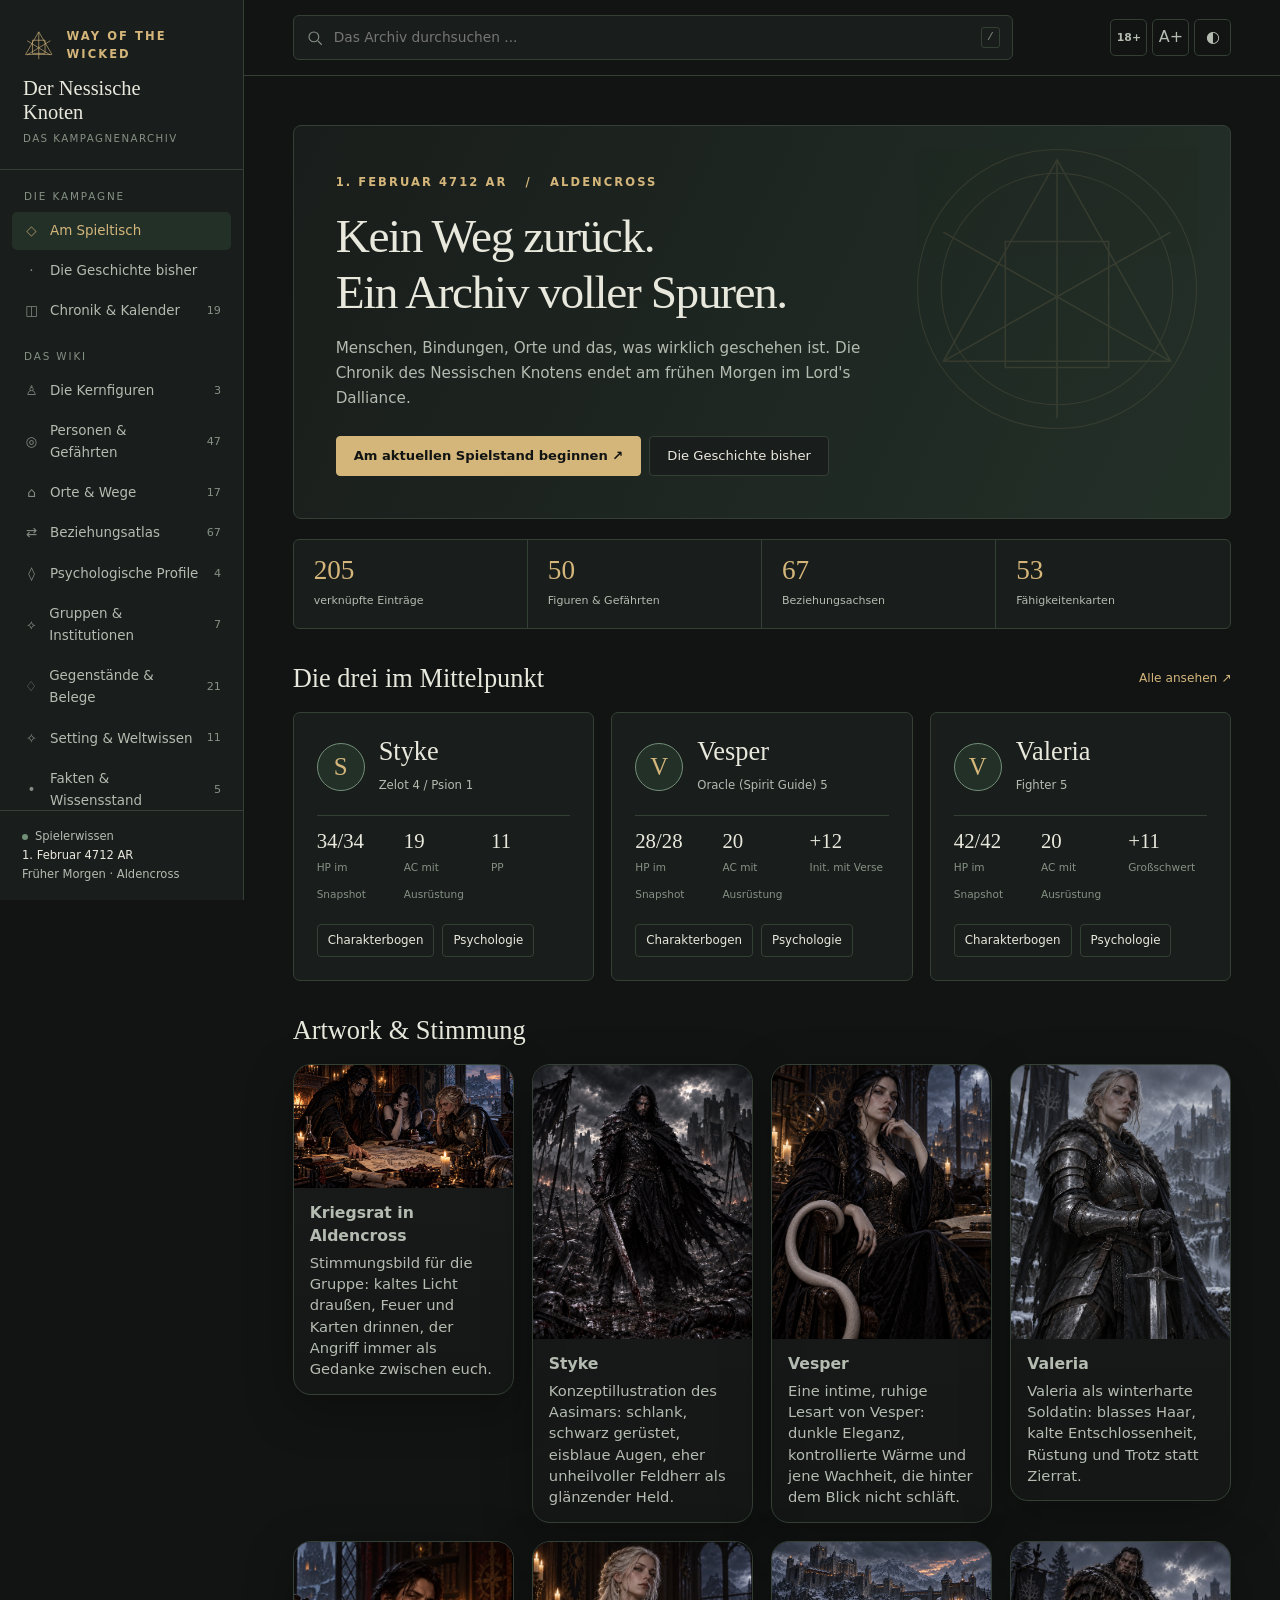
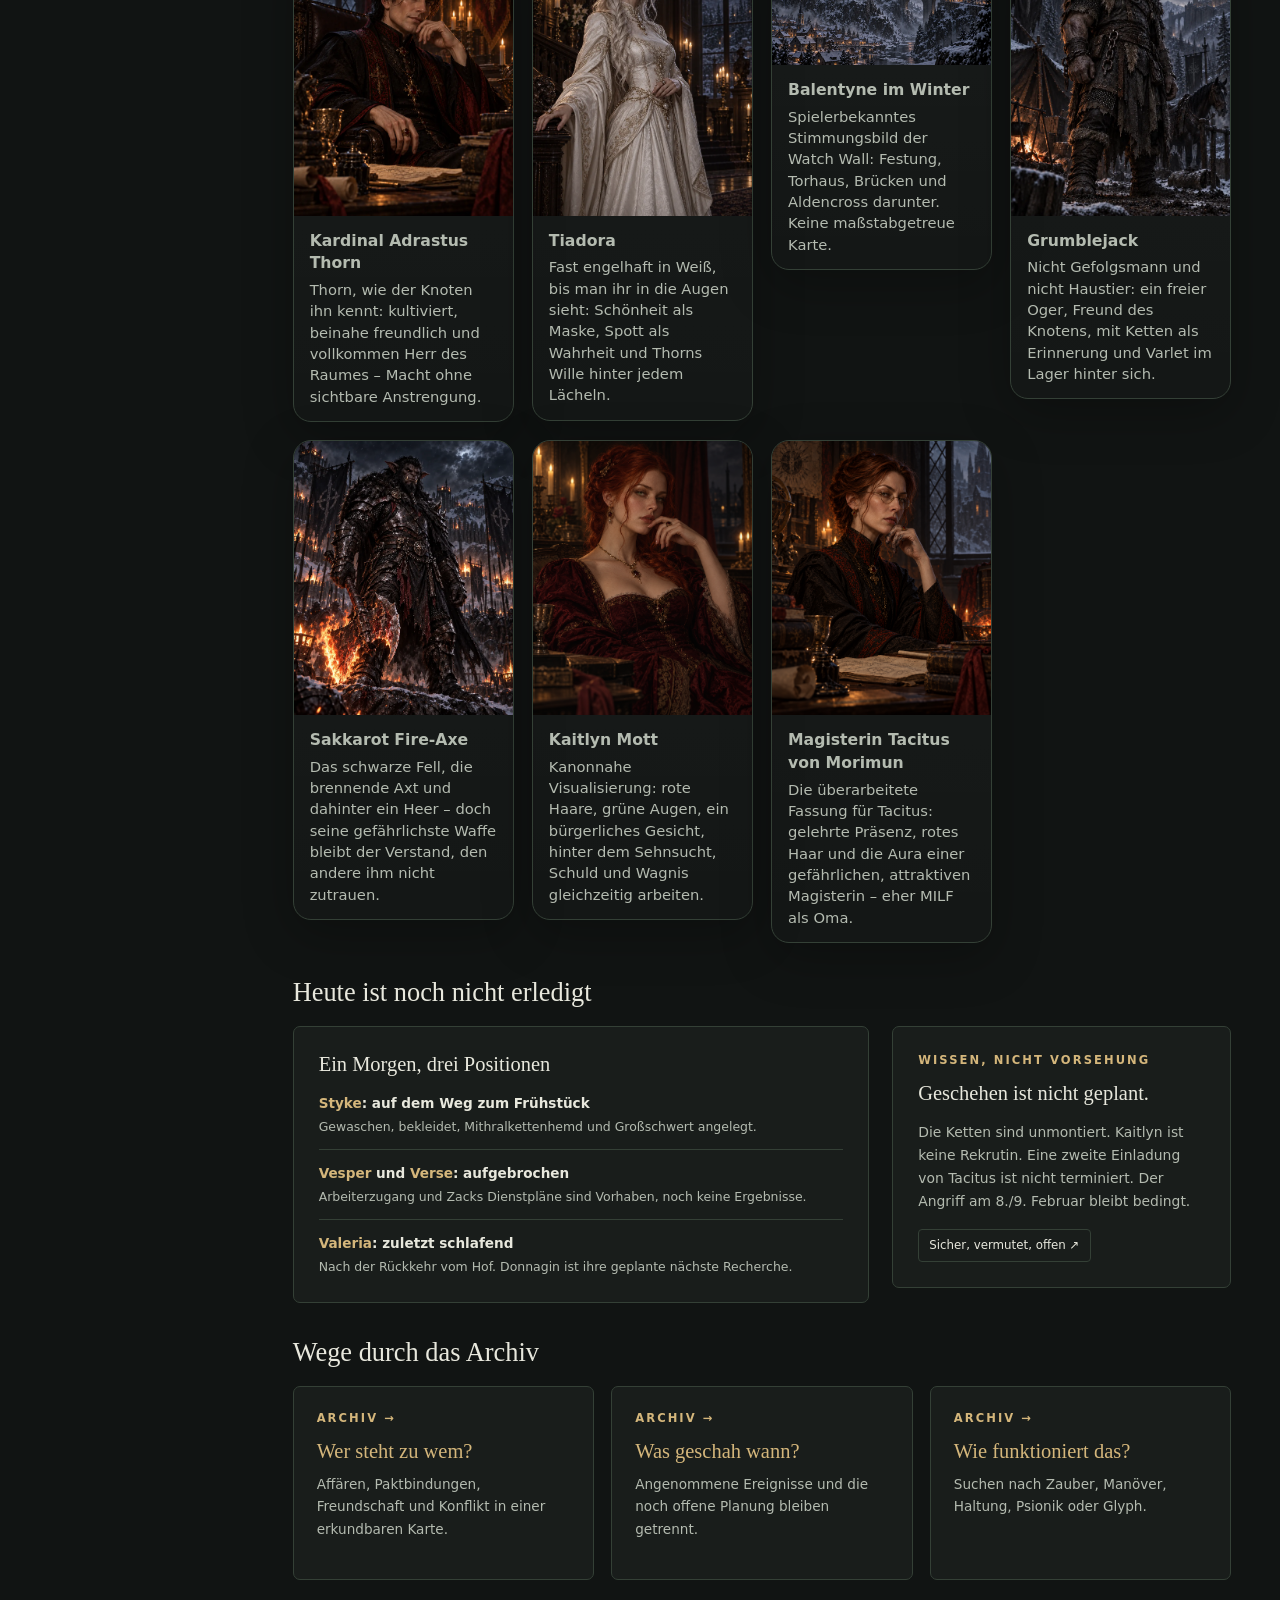
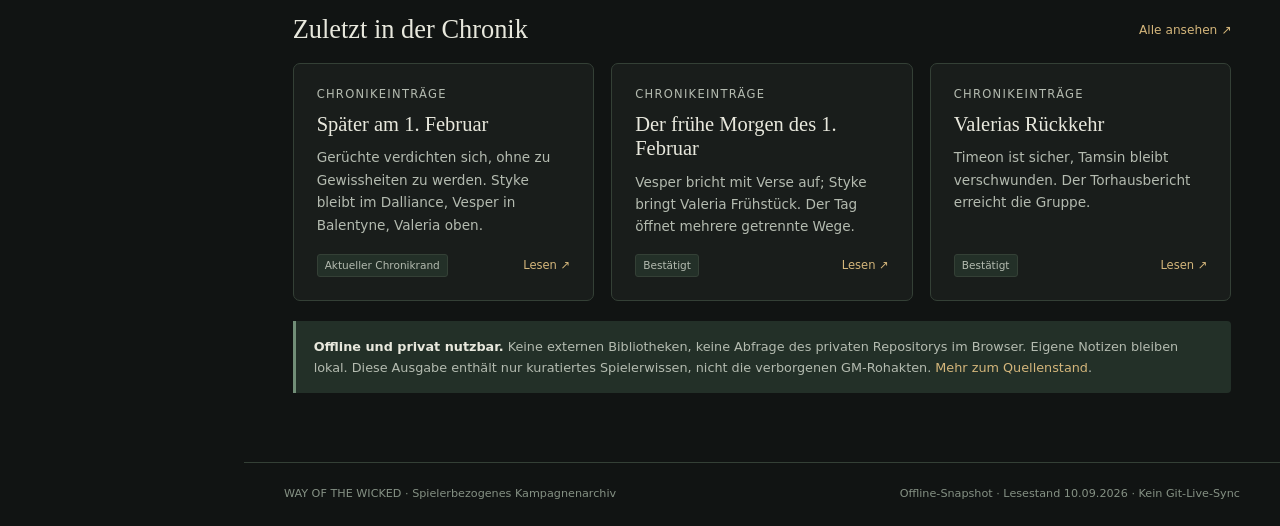
==== commit bd7aaf81: "Add character and Balentyne artwork" ====
--- a/template.html
+++ b/template.html
@@ -92,18 +92,27 @@
 refreshVisibleData();
 
 const ARTWORKS={
-  __home:['war-council','styke','vesper','valeria','kaitlyn','tacitus'],
+  __home:['war-council','styke','vesper','valeria','thorn','tiadora','balentyne','grumblejack','sakkarot','kaitlyn','tacitus'],
   'war-council':[{src:'assets/war-council.png',alt:'Styke, Vesper und Valeria über Karten und Plänen beim Kriegsrat im Kerzenschein.',title:'Kriegsrat in Aldencross',caption:'Stimmungsbild für die Gruppe: kaltes Licht draußen, Feuer und Karten drinnen, der Angriff immer als Gedanke zwischen euch.'}],
   styke:[{src:'assets/styke-battlefield.png',alt:'Styke als dunkler Krieger auf einem zerstörten Schlachtfeld, mit eisblauen Augen, schwarzem Haar und Schwert.',title:'Styke',caption:'Konzeptillustration des Aasimars: schlank, schwarz gerüstet, eisblaue Augen, eher unheilvoller Feldherr als glänzender Held.'}],
   vesper:[{src:'assets/vesper-candlelight.png',alt:'Vesper im Kerzenlicht, dunkles Haar, elegante dunkle Kleidung, mystischer Ausdruck.',title:'Vesper',caption:'Eine intime, ruhige Lesart von Vesper: dunkle Eleganz, kontrollierte Wärme und jene Wachheit, die hinter dem Blick nicht schläft.'}],
   valeria:[{src:'assets/valeria-snow.png',alt:'Valeria als silberblonde Ritterin im Schneesturm, entschlossener Blick, schwere Rüstung.',title:'Valeria',caption:'Valeria als winterharte Soldatin: blasses Haar, kalte Entschlossenheit, Rüstung und Trotz statt Zierrat.'}],
   kaitlyn:[{src:'assets/kaitlyn-candlelight.png',alt:'Kaitlyn Mott als rothaarige Frau mit grünen Augen im Kerzenschein, weich und zugleich nachdenklich dargestellt.',title:'Kaitlyn Mott',caption:'Kanonnahe Visualisierung: rote Haare, grüne Augen, ein bürgerliches Gesicht, hinter dem Sehnsucht, Schuld und Wagnis gleichzeitig arbeiten.'}],
   tacitus:[{src:'assets/tacitus-study.png',alt:'Magisterin Tacitus von Morimun im Kerzenschein, rote Haare, gebildete Ausstrahlung, eher reife attraktive Frau als Greisin.',title:'Magisterin Tacitus von Morimun',caption:'Die überarbeitete Fassung für Tacitus: gelehrte Präsenz, rotes Haar und die Aura einer gefährlichen, attraktiven Magisterin – eher MILF als Oma.'}],
+  thorn:[{src:'assets/thorn-study.webp',alt:'Kardinal Adrastus Thorn als elegant gekleideter, dunkelhaariger Mann in seinem kerzenbeleuchteten Arbeitszimmer.',title:'Kardinal Adrastus Thorn',caption:'Thorn, wie der Knoten ihn kennt: kultiviert, beinahe freundlich und vollkommen Herr des Raumes – Macht ohne sichtbare Anstrengung.'}],
+  tiadora:[{src:'assets/tiadora-manor.webp',alt:'Tiadora in beinahe menschlicher Gestalt mit platinweißem Haar, grünen Augen und weißem Seidenkleid in Thorns Anwesen.',title:'Tiadora',caption:'Fast engelhaft in Weiß, bis man ihr in die Augen sieht: Schönheit als Maske, Spott als Wahrheit und Thorns Wille hinter jedem Lächeln.'}],
+  grumblejack:[{src:'assets/grumblejack-camp.webp',alt:'Der riesige Oger Grumblejack in zerschlissener Winterausrüstung vor einem Feldlager nahe Balentyne.',title:'Grumblejack',caption:'Nicht Gefolgsmann und nicht Haustier: ein freier Oger, Freund des Knotens, mit Ketten als Erinnerung und Varlet im Lager hinter sich.'}],
+  sakkarot:[{src:'assets/sakkarot-fire-axe.webp',alt:'Sakkarot Fire-Axe als schwarzfelliges Bugbear-Kriegshaupt mit brennender Großaxt vor seinem winterlichen Heer.',title:'Sakkarot Fire-Axe',caption:'Das schwarze Fell, die brennende Axt und dahinter ein Heer – doch seine gefährlichste Waffe bleibt der Verstand, den andere ihm nicht zutrauen.'}],
+  balentyne:[{src:'assets/balentyne-winter.webp',alt:'Balentyne als gewaltige winterliche Grenzfestung über Aldencross mit getrenntem Torhaus und steinernen Brücken.',title:'Balentyne im Winter',caption:'Spielerbekanntes Stimmungsbild der Watch Wall: Festung, Torhaus, Brücken und Aldencross darunter. Keine maßstabgetreue Karte.'}],
   'story-so-far':[{src:'assets/war-council.png',alt:'Die drei Hauptfiguren beim Kriegsrat im winterlichen Kerzenschein.',title:'Die drei im Schatten',caption:'Ein Bild für den Ton der Kampagne: verschworen, privat, gefährlich und immer mit der Festung im Kopf.'}],
   'spielstand':[{src:'assets/war-council.png',alt:'Die Gruppe am Tisch über Plänen gebeugt.',title:'Lagebild',caption:'Der aktuelle Spielstand ist weniger Triumph als gespannte Vorbereitung: Wege offen, Zeit knapp, Verbündete getrennt im Feld.'}],
   'bogen-styke':[{src:'assets/styke-battlefield.png',alt:'Styke auf dem Schlachtfeld.',title:'Styke – Referenzbild',caption:'Visuelle Kurzreferenz zum Charakterbogen.'}],
   'bogen-vesper':[{src:'assets/vesper-candlelight.png',alt:'Vesper im Kerzenlicht.',title:'Vesper – Referenzbild',caption:'Visuelle Kurzreferenz zum Charakterbogen.'}],
   'bogen-valeria':[{src:'assets/valeria-snow.png',alt:'Valeria im Schneesturm.',title:'Valeria – Referenzbild',caption:'Visuelle Kurzreferenz zum Charakterbogen.'}],
+  'dornpakt':[{src:'assets/thorn-study.webp',alt:'Kardinal Thorn in seinem Arbeitszimmer.',title:'Die Hand hinter dem Pakt',caption:'Der Pakt trägt Tinte und Siegel. Seine eigentliche Schwerkraft sitzt im ledernen Stuhl gegenüber.'}],
+  'nessian-siegel':[{src:'assets/tiadora-manor.webp',alt:'Tiadora in weißem Seidenkleid in Thorns Anwesen.',title:'Wenn das Siegel bricht',caption:'Das Siegel ruft keine abstrakte Macht. Es ruft Tiadora – und mit ihr Thorns unmittelbare Aufmerksamkeit.'}],
+  'feldgruppe':[{src:'assets/grumblejack-camp.webp',alt:'Grumblejack im winterlichen Feldlager.',title:'Draußen vor Aldencross',caption:'Grumblejack und Hakons Männer halten sich jenseits des Gasthauses bereit. Das Lager bleibt beweglich, kalt und gefährlich.'}],
+  'angriffsplan':[{src:'assets/balentyne-winter.webp',alt:'Die Festung Balentyne über Aldencross im Winter.',title:'Das Ziel',caption:'Jeder offene Faden führt am Ende hierher. Das Bild ist Atmosphäre und Übersicht, kein neuer Aufklärungsgewinn.'}],
   'anatomie-kaitlyn':[{src:'assets/kaitlyn-candlelight.png',alt:'Kaitlyn Mott im Kerzenschein.',title:'Kaitlyn – visuelle Referenz',caption:'Zur privaten Akte als grobe visuelle Ergänzung.'}],
   'anatomie-tacitus':[{src:'assets/tacitus-study.png',alt:'Tacitus von Morimun im Kerzenschein.',title:'Tacitus – visuelle Referenz',caption:'Zur privaten Akte als grobe visuelle Ergänzung.'}]
 };
@@ -118,7 +127,7 @@
 function renderFeaturedGallery(){
   const ids=(ARTWORKS.__home||[]).filter(id=>ARTWORKS[id]);
   if(!ids.length)return '';
-  return section('Artwork & Stimmung')+`<div class="featured-gallery"><div class="wiki-art-grid">${ids.map(id=>{const art=ARTWORKS[id][0]; const target=(id==='war-council'?'story-so-far':id); return `<a class="wiki-art-link" href="#/artikel/${target}">${renderArtworkFigure(art,id==='war-council'?'wide':'')}<\/a>`;}).join('')}</div></div>`;
+  return section('Artwork & Stimmung')+`<div class="featured-gallery"><div class="wiki-art-grid">${ids.map(id=>{const art=ARTWORKS[id][0]; const target=(id==='war-council'?'story-so-far':id); const wide=(id==='war-council'||id==='balentyne')?'wide':''; return `<a class="wiki-art-link" href="#/artikel/${target}">${renderArtworkFigure(art,wide)}<\/a>`;}).join('')}</div></div>`;
 }
 
 const $=s=>document.querySelector(s);
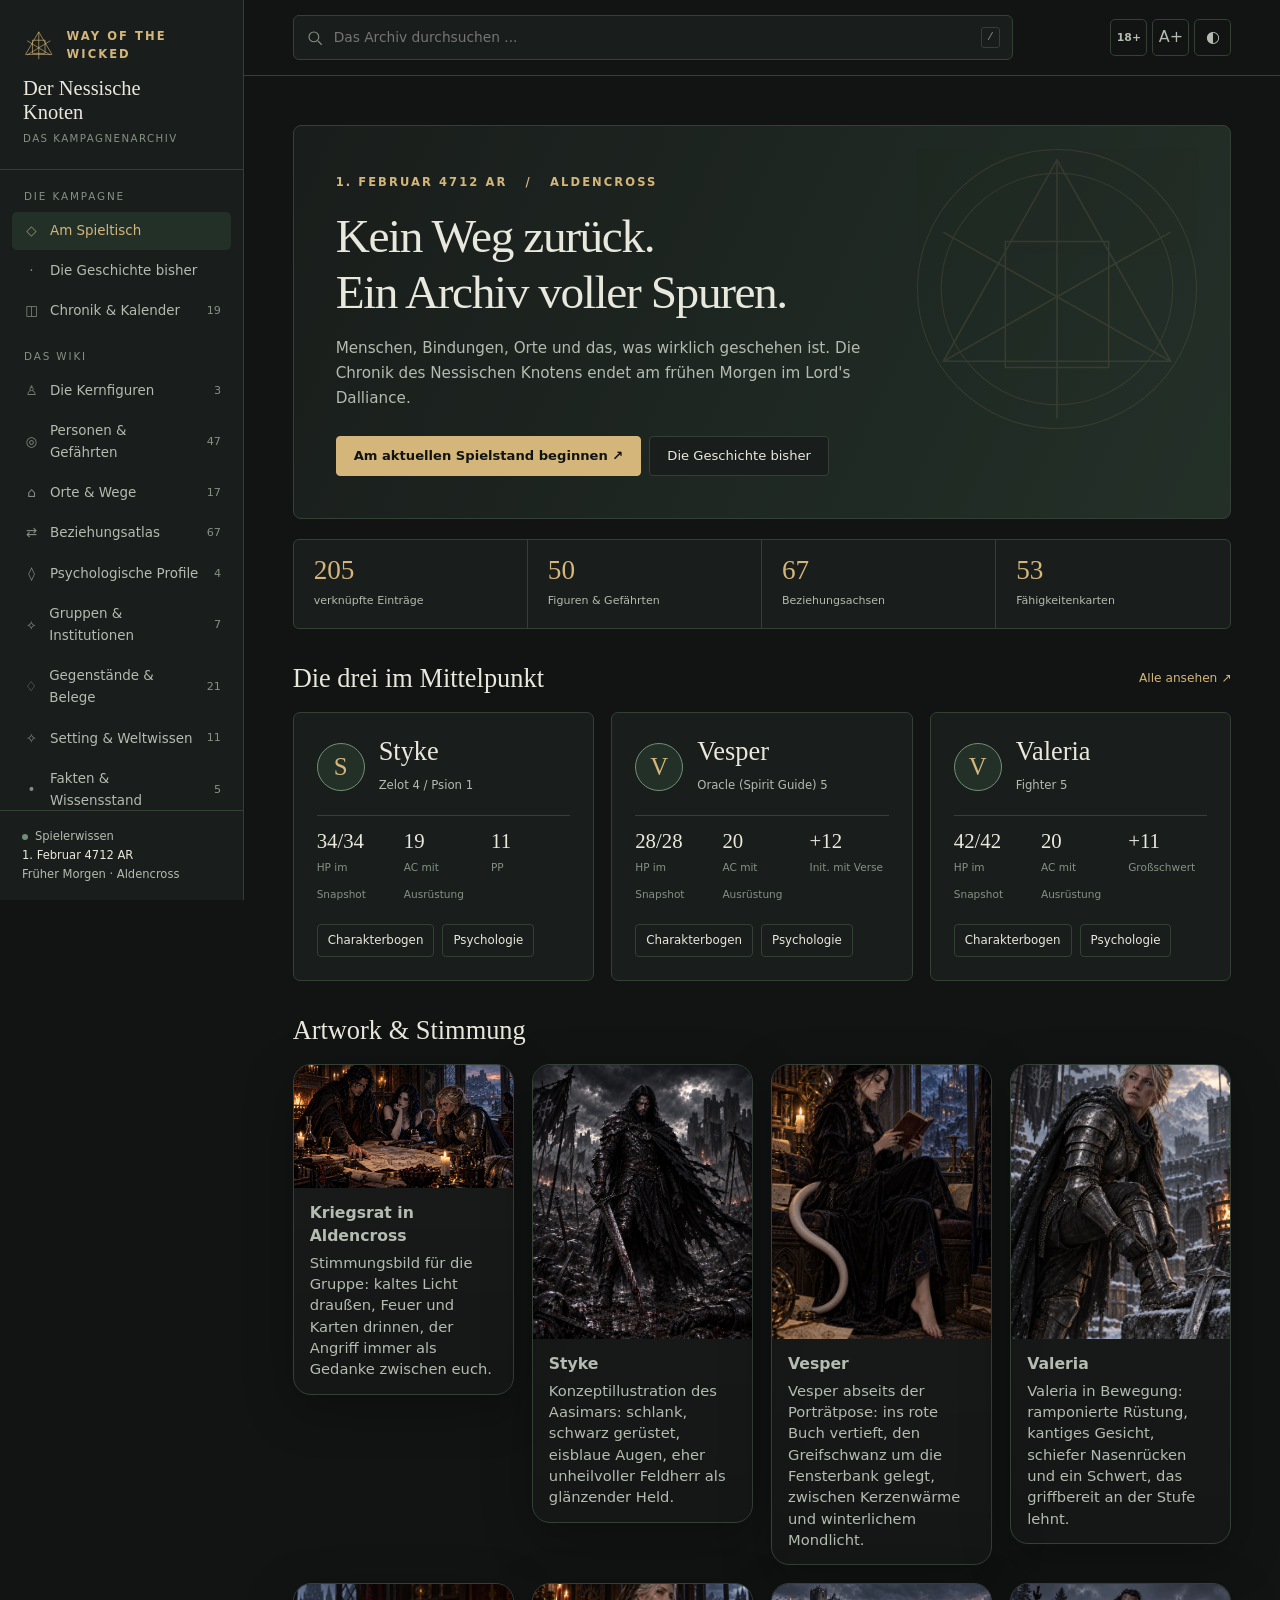
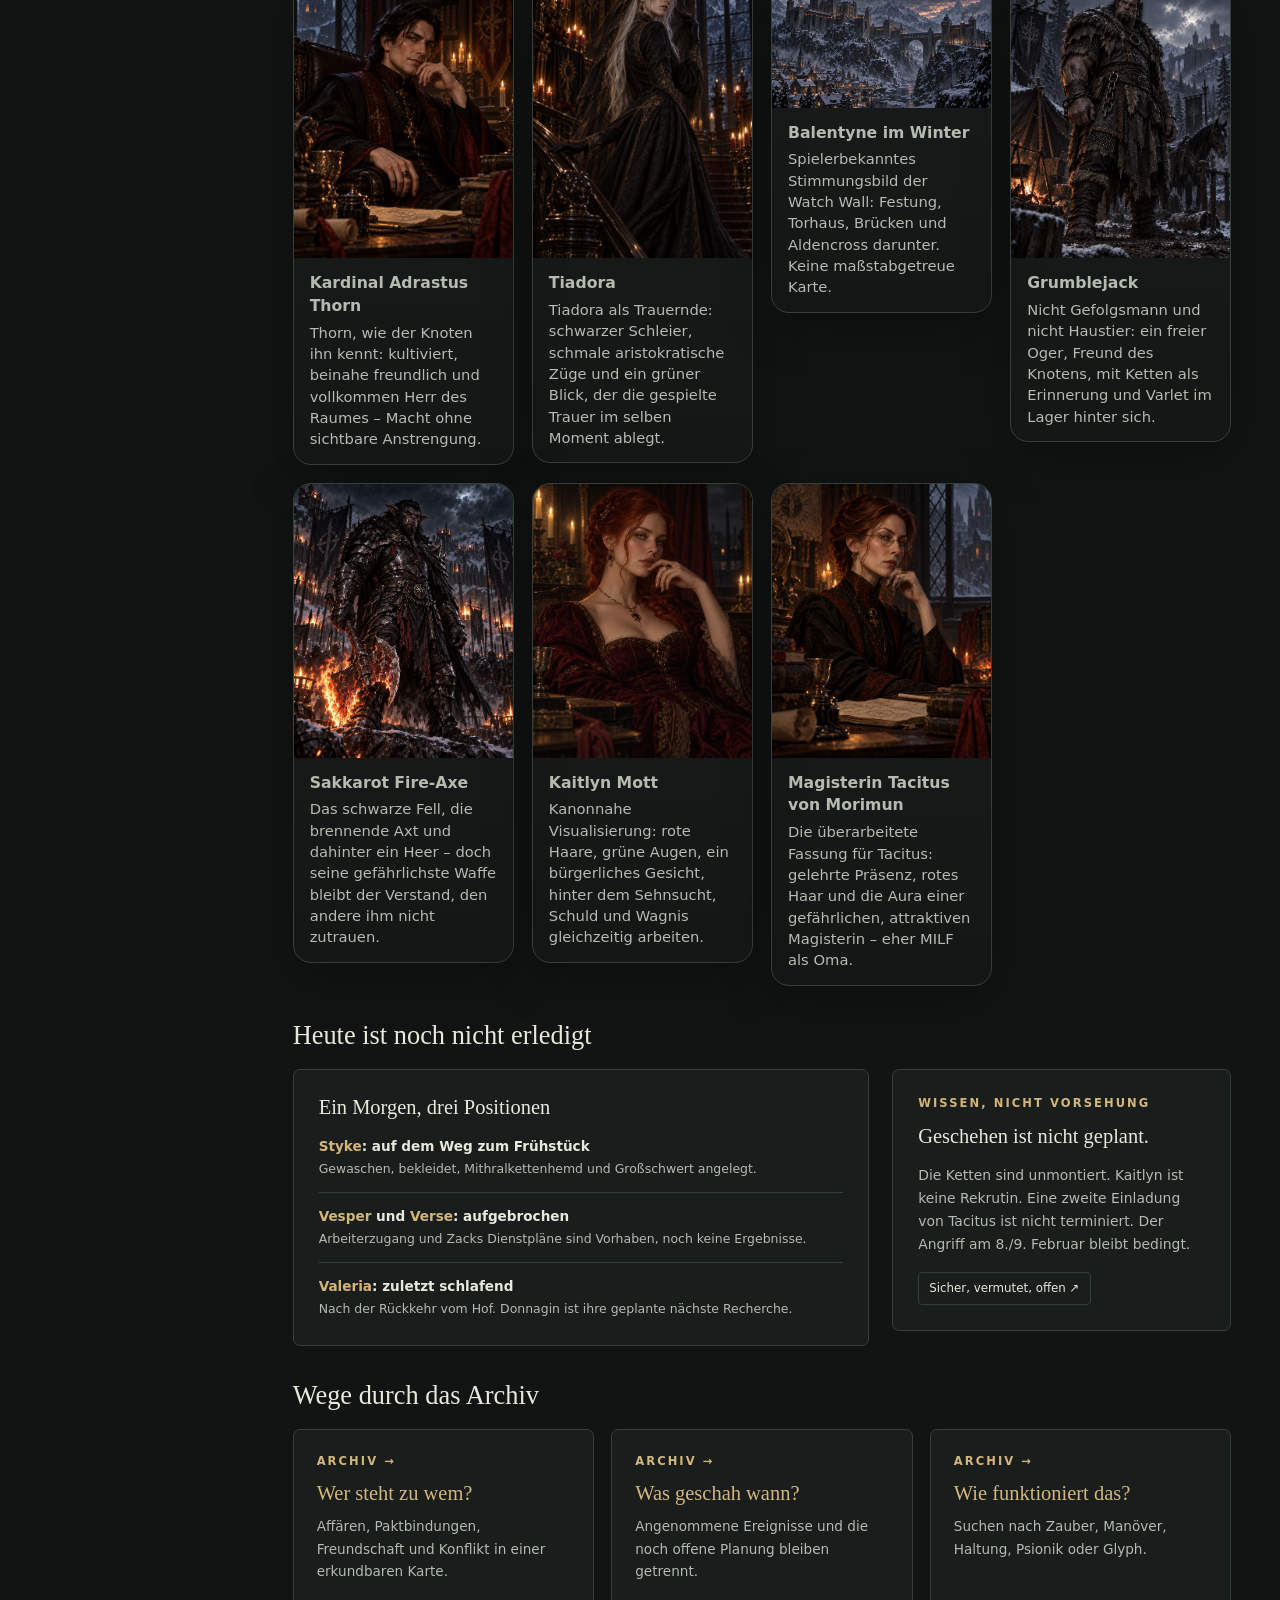
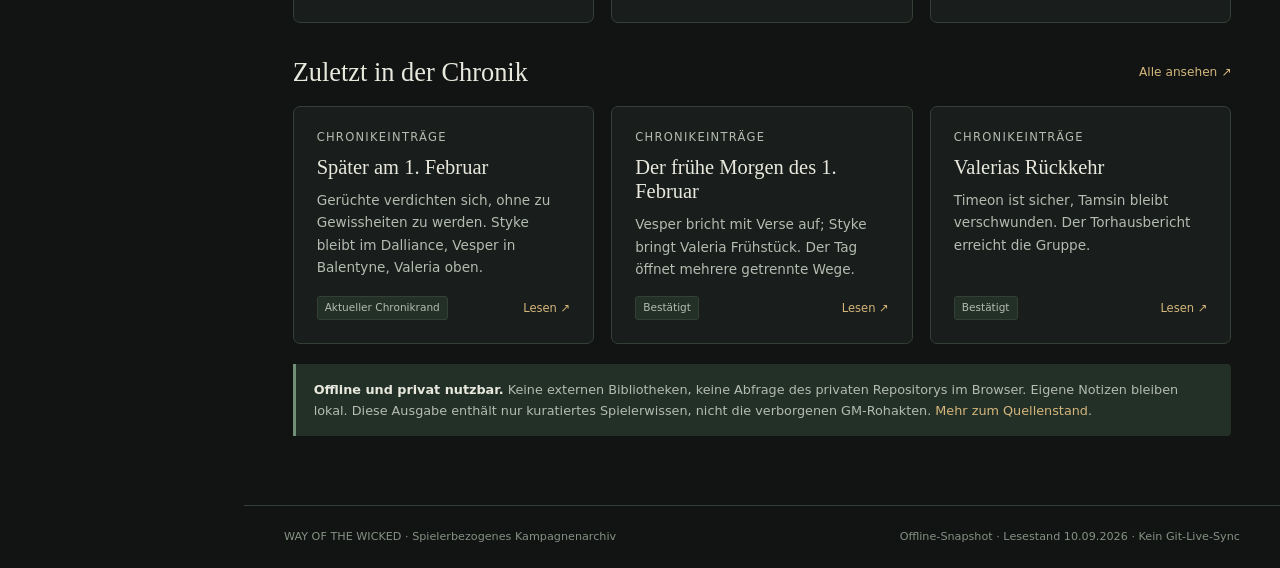
==== commit bd801031: "Vary character artwork and rewrite editorial wiki prose" ====
--- a/template.html
+++ b/template.html
@@ -73,7 +73,7 @@
 <footer class="footer"><span>WAY OF THE WICKED &middot; Spielerbezogenes Kampagnenarchiv</span><span>Offline-Snapshot &middot; Lesestand 10.09.2026 &middot; Kein Git-Live-Sync</span></footer>
 </div>
 <div id="toast" class="toast" role="status" hidden></div>
-<script id="wiki-data" type="application/json">{"meta":{"title":"Der Nessische Knoten","version":"1.3","sourceRepository":"danceofruin/wotwGPT","sourceReadDate":"2026-09-10","campaignDate":"4712-02-01","campaignTime":"Später am 1. Februar; Tageslicht lässt nach, genaue Uhrzeit unbekannt","scope":"player-curated","autoSync":false,"articleCount":227,"edgeCount":77,"adultReadDate":"2026-09-10","adultCampaignTime":"Bis zum privaten Vormittag des 1. Februar 4712 AR; Körperakten redaktionell ergänzt am 10. September 2026","ageGate":"session-self-declaration","adultScope":"Private Körperakten, Begehren und intime Beziehungsgeschichte erwachsener Figuren; quellengestützt, aber erzählerisch redigiert","publicArticleCount":205,"adultArticleCount":22,"publicEdgeCount":67,"adultEdgeCount":10},"categories":{"charaktere":{"title":"Die Kernfiguren","desc":"Identität, Erscheinung, Geschichte und Gegenwart von Styke, Vesper und Valeria."},"personen":{"title":"Personen \u0026 Gefährten","desc":"Bekannte Personen aus der laufenden Operation und der bisherigen Reise. Alte Namen sind als Aliase auffindbar."},"orte":{"title":"Orte \u0026 Wege","desc":"Erkundete Orte, bekannte Zugänge und die Grenzen des tatsächlich gewonnenen Wissens."},"profile":{"title":"Psychologische Profile","desc":"Quellengestützte Spielinterpretationen der drei Hauptfiguren und ihrer Konstellation. Keine Diagnosen."},"gruppen":{"title":"Gruppen \u0026 Institutionen","desc":"Gemeinsame Interessen, Zugehörigkeit und die Grenzen scheinbarer Bündnisse."},"gegenstaende":{"title":"Gegenstände \u0026 Belege","desc":"Ausrüstung, wichtige Dokumente und persönliche Gegenstände. Besitz, Lagerort und Verlust sind nicht dasselbe."},"welt":{"title":"Setting \u0026 Weltwissen","desc":"Öffentliches Talingarde-Wissen und ausdrückliche Kampagnenanpassungen. Keine verborgenen Abenteuergeheimnisse."},"fakten":{"title":"Fakten \u0026 Wissensstand","desc":"Zentrale Bindungen, sichere Erkenntnisse und redaktionell sichtbare offene Punkte."},"vorhaben":{"title":"Pläne \u0026 offene Fäden","desc":"Latente Vorhaben statt garantierter Ergebnisse. Entscheidungen und Voraussetzungen bleiben offen."},"boegen":{"title":"Vollständige Charakterbögen","desc":"Alle verfügbaren Stufe-5-Werte inklusive Zauberlisten, Psionik, Manöver, Begleiter und Ausrüstung."},"faehigkeiten":{"title":"Zauber \u0026 Fähigkeiten","desc":"Alle gelisteten Zauber, Kräfte, Manöver, Haltungen und Glyphen als Suchkarten. Fehlende Volltexte sind gekennzeichnet."},"regeln":{"title":"Regeln \u0026 Konventionen","desc":"Aktuelle Hausregeln, Ressourcenlogik, Kommunikation und getrennt geführte OOC-Planung."},"chronik":{"title":"Chronikeinträge","desc":"Die angenommenen Stationen unserer Kampagne, ohne spätere Abenteuerereignisse."},"geschichte":{"title":"Die Geschichte bisher","desc":"Der zusammenhängende Rückblick auf das bisher angenommene Spiel."},"intimitaet":{"title":"Private Akten (18+)","desc":"Körper, Begehren, Scham, Macht und jene Entscheidungen, die im Tageslicht einen anderen Namen tragen.","adult":true}},"sources":{"live":{"title":"Aktueller Spielstand","path":"current/LIVE_STATE.md","sha":"7b3cf05471b4d304d3683ca1f497e4df8694bc5d"},"chronicle":{"title":"Akzeptierte Kampagnenchronik","path":"campaign/chronicle.md","sha":"3c77176214609c59f11f1b9dd73d47f62c741209"},"timeline":{"title":"Kampagnen-Zeitleiste","path":"campaign/timeline.md","sha":"c4303c2f9ee4edcfb24eb336e7f574b37d960d22"},"core":{"title":"Personendossiers","path":"npcs/core.md","sha":"a5fa2ef00521d58c78038e2107dea67f40b9f354"},"history":{"title":"Historische Personen","path":"npcs/historical.md","sha":"4a56064863c587ec0510440b9236c0d35572b6d6"},"relations":{"title":"Beziehungsgeschichte","path":"relationships/relationships.md","sha":"23187887780479b1dde0b52840ec9b08956d8919"},"styke":{"title":"Stykes Charakterdossier","path":"characters/styke.md","sha":"748b6e95158e90c4db61267633f2f10c374a6a0d"},"vesper":{"title":"Vespers Charakterdossier","path":"characters/vesper.md","sha":"b6d169faff5f9a897d4501c07c90fb100b39129f"},"valeria":{"title":"Valerias Charakterdossier","path":"characters/valeria.md","sha":"c448b27bb98d4262260b83f81c3e96f0e24d2ce4"},"verse":{"title":"Verse: Wesen, Stimme, Wissen","path":"npcs/verse.md","sha":"c4c5b32076b7205af759c71fbb3d512d1d6b41a0"},"aldencross":{"title":"Ortsakte Aldencross","path":"locations/aldencross.md","sha":"adcc61fa57482548b571886dc7bdc5a37af3649b"},"balentyne":{"title":"Ortsakte Balentyne","path":"locations/balentyne.md","sha":"5b7ceeaf5effb5f206ed566470524a859a1decc4"},"dalliance":{"title":"Ortsakte Lord's Dalliance","path":"locations/lords-dalliance.md","sha":"15e5b5ac44f4dba8feec40747e2ac5c934bec13c"},"factions":{"title":"Fraktionen und Gruppen","path":"world/factions.md","sha":"0d1790d2c4ba9e6e8b0c02218b8f2ae89669acb8"},"cultures":{"title":"Kulturen des Kampagnenraums","path":"setting/cultures.md","sha":"9ae7412597f68ec6cf296cc9cdd600d20492c43f"},"ancestries":{"title":"Abstammungen","path":"setting/ancestries.md","sha":"74b86679fcf676d7937ada78813c869791765eb9"},"common":{"title":"Talingarde: Common Knowledge, Spielerhandout","path":"source-vault/book7-tales-of-talingarde/dark-beginnings/revisiting-the-campaign-start.md","sha":"3d7e6f033266451e5e75b27823e677b5ca2c6563"},"ssheet":{"title":"Styke: aktueller Stufe-5-Bogen","path":"mechanics/combat/styke-level-5.md","sha":"850d809ea53236253a68b4547e0ce5a6231a1af1"},"vsheet":{"title":"Vesper: aktueller Stufe-5-Bogen","path":"mechanics/combat/vesper-level-5.md","sha":"e3d626fc83e4247c6bd9578ab0d696dd548583ad"},"valsheet":{"title":"Valeria: aktuelle Mechanik","path":"mechanics/valeria.md","sha":"7ddcb30bc977c4ca0157043d0b7067b07ba4c3c5"},"srules":{"title":"Stykes Regelkarten","path":"mechanics/combat/rules-styke.md","sha":"4a4eaa9beab8eefe5849e390ff0c20b0946946b9"},"vrules":{"title":"Vespers Regelkarten","path":"mechanics/combat/rules-vesper.md","sha":"437e498eab93d22fc64eee7ebafc9095bcb3265b"},"house":{"title":"Aktuelle Hausregeln","path":"mechanics/house-rules.md","sha":"045ac801749133de9e9da2b01adac88cb18b7c36"},"psy":{"title":"Psychologische Spielprofile (Anhang)","path":"Psychologische_Profile_Styke_Vesper_Valeria(1).md","sha":""},"localrules":{"title":"Ausführliche Kampagnen-Hausregeln (Anhang)","path":"Way_of_the_Wicked_Hausregeln_und_Kampagnenanpassungen.md","sha":""},"intim-relations":{"title":"Beziehungsgeschichte: Intimitätsnachtrag","path":"relationships/relationships.md","sha":"23187887780479b1dde0b52840ec9b08956d8919","adult":true,"readDate":"2026-09-10"},"intim-valeria":{"title":"Valeria: Sexualität und gegenseitiges Vertrauen","path":"characters/valeria.md","sha":"c448b27bb98d4262260b83f81c3e96f0e24d2ce4","adult":true,"readDate":"2026-09-10"},"intim-styke":{"title":"Styke: Loslassen und Fürsorge","path":"characters/styke.md","sha":"748b6e95158e90c4db61267633f2f10c374a6a0d","adult":true,"readDate":"2026-09-10"},"intim-vesper":{"title":"Vesper: Sexualität und Beziehungsentwicklung","path":"characters/vesper.md","sha":"b6d169faff5f9a897d4501c07c90fb100b39129f","adult":true,"readDate":"2026-09-10"},"intim-live":{"title":"Spielerbekannter Beziehungsstand und privates Vorhaben","path":"current/LIVE_STATE.md","sha":"7b3cf05471b4d304d3683ca1f497e4df8694bc5d","adult":true,"readDate":"2026-09-10"},"intim-chronicle":{"title":"Chronik: frühe intime Entwicklung","path":"campaign/chronicle.md","sha":"3c77176214609c59f11f1b9dd73d47f62c741209","adult":true,"readDate":"2026-09-10"},"intim-kaitlyn":{"title":"Kaitlyn: Körper, Fantasien und offene Korruptionslinie","path":"npcs/kaitlyn-mott.md","sha":"2993c3006579d64ccba71137f07a869906494154","adult":true,"readDate":"2026-09-10"},"intim-player":{"title":"Spielerpräzisierung in dieser Unterhaltung","path":"Nachtrag zur Wiki-Erweiterung: Vesper trank Valerias Urin während der dokumentierten Begegnung.","sha":"","adult":true,"kind":"player-clarification","readDate":"2026-09-10"},"intim-core-anatomy":{"title":"NPC-Kernakte: etablierte Körpermerkmale","path":"npcs/core.md","sha":"a5fa2ef00521d58c78038e2107dea67f40b9f354","adult":true,"readDate":"2026-09-10","section":"Vesper; Valeria; Kaitlyn; Mara; Ellyn"},"intim-tamsin":{"title":"Tamsin: Körper- und Intimitätsakte","path":"npcs/tamsin-blackerly.md","sha":"a04534313b37815d17d31dda47869d4036191995","adult":true,"readDate":"2026-09-10"},"intim-tacitus":{"title":"Tacitus: Körperakte und Wissensgrenzen","path":"npcs/tacitus-of-morimun.md","sha":"905cd55d57084432cf71739ab108327d97058d50","adult":true,"readDate":"2026-09-10"}},"articles":[{"id":"styke","category":"charaktere","title":"Styke","summary":"Aasimar, Söldner, Schmied. Verbindlichkeit und Konsequenz statt großer Gesten.","body":"\u003ch2\u003eIdentität und Erscheinung\u003c/h2\u003e\n\u003cp\u003eStyke ist ein männlicher Angel-Blooded-Aasimar, 60 Jahre alt und sichtbar deutlich jünger. Er ist etwa 190 cm groß, schlank und athletisch, nicht massig. Helle, beinahe marmorartig wirkende Haut, dichtes schwarzes Haar, dunkle Bartstoppeln und leuchtend eisblaue Augen mit silbernen Höfen sind seine festen Merkmale. Goldene Augen oder dunkle Haut gehören nicht zum aktuellen Dossier.\u003c/p\u003e\n\u003cp\u003eSeine Vergangenheit umfasst Söldnerarbeit und Schmiedehandwerk. Im Gespräch mit \u003ca href=\"#/artikel/barnabus\"\u003eBarnabus Eisenbauch\u003c/a\u003e nannte er \u003ca href=\"#/artikel/zarik\"\u003eZarik aus Daveryn\u003c/a\u003e als Lehrmeister für zwei Winter. Das bleibt zunächst eine im Spiel getätigte Aussage, keine unabhängig ausgeleuchtete Biographie.\u003c/p\u003e\n\u003ch2\u003eDer Mann hinter dem Plan\u003c/h2\u003e\n\u003cp\u003eStykes psychologischer Kern ist \u003cstrong\u003eWirksamkeit ohne Ohnmacht\u003c/strong\u003e. Ausgänge, Waffen, Zuständigkeiten, brauchbare Fähigkeiten und Folgen eines Fehlschlags interessieren ihn mehr als zeremonieller Rang. Er muss nicht jede Aufgabe selbst übernehmen. Vespers Informationsarbeit, Valerias militärische Erfahrung und Hakons Feldführung haben ihren eigenen Platz.\u003c/p\u003e\n\u003cp\u003eSeine Moral ist persönlich, vertraglich und hierarchisch. Ein gegebenes Wort, eine angenommene Bindung und Verantwortung für die eigenen Leute können schwerer wiegen als das Wohlergehen Außenstehender. Das macht ihn weder insgeheim gut noch pausenlos grausam. Er kann verlässlich sein und zugleich eine entsetzliche Entscheidung nüchtern ausführen. \u003ca href=\"#/artikel/freemans-rock\"\u003eFreeman's Rock\u003c/a\u003e zeigt diese Seite besonders deutlich.\u003c/p\u003e\n\u003ch2\u003eKörper, Handwerk und Stimme\u003c/h2\u003e\n\u003cp\u003eSein Großschwertstil lebt von Geschwindigkeit und Koordination. DEX 19 ist keine Nebenzahl neben der Waffe, sondern erklärt, warum der schlanke Mann nicht wie ein schwerfälliger Kraftkämpfer arbeitet. Metall, Schneiden, Öl, Reparaturen und die Qualität eines Werkstücks sind ihm vertraut. Tabak und starker Alkohol gehören zum belegten Alltag.\u003c/p\u003e\n\u003cp\u003eEr spricht tief, rau und kontrolliert, meist in kurzen bis mittleren Sätzen. Unter echtem Druck werden seine Worte eher weniger. Zuneigung zeigt sich häufig als praktische Handlung: zurückkommen, jemanden einplanen, eine Last übernehmen, ein Versprechen halten.\u003c/p\u003e\n\u003ch2\u003eBindungen\u003c/h2\u003e\n\u003cp\u003e\u003ca href=\"#/artikel/vesper\"\u003eVesper\u003c/a\u003e ist seine längste und tiefste aktuelle Partnerin. Gemeinsame Gefahr, Verbrechen, Wissen und Alltag erlauben viel Vertrautheit ohne Erklärung. Die Partnerschaft ist nicht automatisch exklusiv. Beide haben ausgesprochen, Thorn überleben und eine gemeinsame Zukunft gewinnen zu wollen.\u003c/p\u003e\n\u003cp\u003e\u003ca href=\"#/artikel/valeria\"\u003eValeria\u003c/a\u003e ist ehemalige Gegnerin, Opfer seiner Gewalt und heute zugleich Gefährtin und Geliebte. Seine später gehaltenen Versprechen und ihre gegenwärtigen Entscheidungen machen die Vergangenheit nicht ungeschehen. \u003ca href=\"#/artikel/grumblejack\"\u003eGrumblejack\u003c/a\u003e ist ein Freund, keine Habe. \u003ca href=\"#/artikel/kaitlyn\"\u003eKaitlyn Mott\u003c/a\u003e ist eine heimliche Geliebte, aber keine bestätigte Verbündete der Mission.\u003c/p\u003e\n\u003ch2\u003eStand am Morgen des 1. Februar\u003c/h2\u003e\n\u003cp\u003eStyke hat sich gewaschen und angekleidet, Mithralkettenhemd und Großschwert angelegt und geht im \u003ca href=\"#/artikel/dalliance\"\u003eLord's Dalliance\u003c/a\u003e zum Frühstück hinunter. \u003ca href=\"#/artikel/vesper\"\u003eVesper\u003c/a\u003e und \u003ca href=\"#/artikel/verse\"\u003eVerse\u003c/a\u003e sind bereits aufgebrochen, \u003ca href=\"#/artikel/valeria\"\u003eValeria\u003c/a\u003e schläft oben. Er hat noch keine neuen Ergebnisse ihrer Ermittlungen erhalten.\u003c/p\u003e\n\u003ch2\u003eNachschlagen\u003c/h2\u003e\n\u003cp\u003e\u003ca href=\"#/artikel/bogen-styke\"\u003eVollständiger Charakterbogen\u003c/a\u003e  /  \u003ca href=\"#/artikel/psy-styke\"\u003eAusführliches psychologisches Profil\u003c/a\u003e  /  \u003ca href=\"#/artikel/kollektiv\"\u003eKollektiv und Telepathie\u003c/a\u003e\u003c/p\u003e\n\u003ch2\u003eErwachsenenbereich\u003c/h2\u003e\n\u003cp\u003e\u003ca href=\"#/artikel/intim-styke\"\u003eIntimität und persönliche Beziehungen (ab 18)\u003c/a\u003e. Dieser gesonderte Nachtrag wird erst nach Altersbestätigung angezeigt.\u003c/p\u003e\n","sources":["styke","live","core"],"status":"Bestätigt","tags":["Kernfigur","Stufe 5","Frontlinie"],"aliases":["Aasimar","Zelot","Zealot"],"group":"inner","initial":"S","text":"Identität und Erscheinung Styke ist ein männlicher Angel-Blooded-Aasimar, 60 Jahre alt und sichtbar deutlich jünger. Er ist etwa 190 cm groß, schlank und athletisch, nicht massig. Helle, beinahe marmorartig wirkende Haut, dichtes schwarzes Haar, dunkle Bartstoppeln und leuchtend eisblaue Augen mit silbernen Höfen sind seine festen Merkmale. Goldene Augen oder dunkle Haut gehören nicht zum aktuellen Dossier. Seine Vergangenheit umfasst Söldnerarbeit und Schmiedehandwerk. Im Gespräch mit Barnabus Eisenbauch nannte er Zarik aus Daveryn als Lehrmeister für zwei Winter. Das bleibt zunächst eine im Spiel getätigte Aussage, keine unabhängig ausgeleuchtete Biographie. Der Mann hinter dem Plan Stykes psychologischer Kern ist Wirksamkeit ohne Ohnmacht . Ausgänge, Waffen, Zuständigkeiten, brauchbare Fähigkeiten und Folgen eines Fehlschlags interessieren ihn mehr als zeremonieller Rang. Er muss nicht jede Aufgabe selbst übernehmen. Vespers Informationsarbeit, Valerias militärische Erfahrung und Hakons Feldführung haben ihren eigenen Platz. Seine Moral ist persönlich, vertraglich und hierarchisch. Ein gegebenes Wort, eine angenommene Bindung und Verantwortung für die eigenen Leute können schwerer wiegen als das Wohlergehen Außenstehender. Das macht ihn weder insgeheim gut noch pausenlos grausam. Er kann verlässlich sein und zugleich eine entsetzliche Entscheidung nüchtern ausführen. Freeman's Rock zeigt diese Seite besonders deutlich. Körper, Handwerk und Stimme Sein Großschwertstil lebt von Geschwindigkeit und Koordination. DEX 19 ist keine Nebenzahl neben der Waffe, sondern erklärt, warum der schlanke Mann nicht wie ein schwerfälliger Kraftkämpfer arbeitet. Metall, Schneiden, Öl, Reparaturen und die Qualität eines Werkstücks sind ihm vertraut. Tabak und starker Alkohol gehören zum belegten Alltag. Er spricht tief, rau und kontrolliert, meist in kurzen bis mittleren Sätzen. Unter echtem Druck werden seine Worte eher weniger. Zuneigung zeigt sich häufig als praktische Handlung: zurückkommen, jemanden einplanen, eine Last übernehmen, ein Versprechen halten. Bindungen Vesper ist seine längste und tiefste aktuelle Partnerin. Gemeinsame Gefahr, Verbrechen, Wissen und Alltag erlauben viel Vertrautheit ohne Erklärung. Die Partnerschaft ist nicht automatisch exklusiv. Beide haben ausgesprochen, Thorn überleben und eine gemeinsame Zukunft gewinnen zu wollen. Valeria ist ehemalige Gegnerin, Opfer seiner Gewalt und heute zugleich Gefährtin und Geliebte. Seine später gehaltenen Versprechen und ihre gegenwärtigen Entscheidungen machen die Vergangenheit nicht ungeschehen. Grumblejack ist ein Freund, keine Habe. Kaitlyn Mott ist eine heimliche Geliebte, aber keine bestätigte Verbündete der Mission. Stand am Morgen des 1. Februar Styke hat sich gewaschen und angekleidet, Mithralkettenhemd und Großschwert angelegt und geht im Lord's Dalliance zum Frühstück hinunter. Vesper und Verse sind bereits aufgebrochen, Valeria schläft oben. Er hat noch keine neuen Ergebnisse ihrer Ermittlungen erhalten. Nachschlagen Vollständiger Charakterbogen / Ausführliches psychologisches Profil / Kollektiv und Telepathie Erwachsenenbereich Intimität und persönliche Beziehungen (ab 18) . Dieser gesonderte Nachtrag wird erst nach Altersbestätigung angezeigt.","links":["barnabus","zarik","freemans-rock","vesper","valeria","grumblejack","kaitlyn","dalliance","verse","bogen-styke","psy-styke","kollektiv","intim-styke"],"backlinks":["vesper","valeria","psy-styke","psy-vesper","psy-valeria","dreierkonstellation","verse","grumblejack","tamsin","timeon","thorn","tiadora","sakkarot","bellam","barnabus","mara","ellyn","franz","kaitlyn","jacobian","varning","varlet","matilda","white-tusk","elise","dostan","zarik","arienne","dalliance","zimmer","tunnel","torhaus","scroll","mott-haus","wash-shed","freemans-rock","branderscar","thorn-manor","regionen","abstammungen","golarion","nessian-knot","white-ravens","alerion","styke-schwert","cloaks","stirnreif","alerion-symbol","varning-schluessel","tinkturen","graue-briefe","exorzisten-buch","rotes-buch","abendkleider","wein-duftoel","dornpakt","privatpakt","mott-plan","donnagin-plan","zack-plan","story-so-far","zeit-ausbildung","zeit-0114","zeit-0123","zeit-0124","zeit-0126","zeit-0127","zeit-tunnel","zeit-0128","zeit-0130","zeit-0131-tag","zeit-tacitus","zeit-valeria-rueckkehr","kollektiv","hausregeln","buildplanung","aid","living-bastion","martyrdom","zorn-aid","the-caged-sun","black-seraph-glare","minor-metamorphosis","defensive-precognition","offensive-precognition","witness-to-glory","spoils-of-war","staunching-strike","suns-gleam","bogen-styke","bogen-vesper","bogen-valeria","redaktion"],"search":"styke aasimar, soldner, schmied. verbindlichkeit und konsequenz statt grosser gesten. aasimar zelot zealot kernfigur stufe 5 frontlinie identitat und erscheinung styke ist ein mannlicher angel-blooded-aasimar, 60 jahre alt und sichtbar deutlich junger. er ist etwa 190 cm gross, schlank und athletisch, nicht massig. helle, beinahe marmorartig wirkende haut, dichtes schwarzes haar, dunkle bartstoppeln und leuchtend eisblaue augen mit silbernen hofen sind seine festen merkmale. goldene augen oder dunkle haut gehoren nicht zum aktuellen dossier. seine vergangenheit umfasst soldnerarbeit und schmiedehandwerk. im gesprach mit barnabus eisenbauch nannte er zarik aus daveryn als lehrmeister fur zwei winter. das bleibt zunachst eine im spiel getatigte aussage, keine unabhangig ausgeleuchtete biographie. der mann hinter dem plan stykes psychologischer kern ist wirksamkeit ohne ohnmacht . ausgange, waffen, zustandigkeiten, brauchbare fahigkeiten und folgen eines fehlschlags interessieren ihn mehr als zeremonieller rang. er muss nicht jede aufgabe selbst ubernehmen. vespers informationsarbeit, valerias militarische erfahrung und hakons feldfuhrung haben ihren eigenen platz. seine moral ist personlich, vertraglich und hierarchisch. ein gegebenes wort, eine angenommene bindung und verantwortung fur die eigenen leute konnen schwerer wiegen als das wohlergehen aussenstehender. das macht ihn weder insgeheim gut noch pausenlos grausam. er kann verlasslich sein und zugleich eine entsetzliche entscheidung nuchtern ausfuhren. freeman's rock zeigt diese seite besonders deutlich. korper, handwerk und stimme sein grossschwertstil lebt von geschwindigkeit und koordination. dex 19 ist keine nebenzahl neben der waffe, sondern erklart, warum der schlanke mann nicht wie ein schwerfalliger kraftkampfer arbeitet. metall, schneiden, ol, reparaturen und die qualitat eines werkstucks sind ihm vertraut. tabak und starker alkohol gehoren zum belegten alltag. er spricht tief, rau und kontrolliert, meist in kurzen bis mittleren satzen. unter echtem druck werden seine worte eher weniger. zuneigung zeigt sich haufig als praktische handlung: zuruckkommen, jemanden einplanen, eine last ubernehmen, ein versprechen halten. bindungen vesper ist seine langste und tiefste aktuelle partnerin. gemeinsame gefahr, verbrechen, wissen und alltag erlauben viel vertrautheit ohne erklarung. die partnerschaft ist nicht automatisch exklusiv. beide haben ausgesprochen, thorn uberleben und eine gemeinsame zukunft gewinnen zu wollen. valeria ist ehemalige gegnerin, opfer seiner gewalt und heute zugleich gefahrtin und geliebte. seine spater gehaltenen versprechen und ihre gegenwartigen entscheidungen machen die vergangenheit nicht ungeschehen. grumblejack ist ein freund, keine habe. kaitlyn mott ist eine heimliche geliebte, aber keine bestatigte verbundete der mission. stand am morgen des 1. februar styke hat sich gewaschen und angekleidet, mithralkettenhemd und grossschwert angelegt und geht im lord's dalliance zum fruhstuck hinunter. vesper und verse sind bereits aufgebrochen, valeria schlaft oben. er hat noch keine neuen ergebnisse ihrer ermittlungen erhalten. nachschlagen vollstandiger charakterbogen / ausfuhrliches psychologisches profil / kollektiv und telepathie erwachsenenbereich intimitat und personliche beziehungen (ab 18) . dieser gesonderte nachtrag wird erst nach altersbestatigung angezeigt."},{"id":"vesper","category":"charaktere","title":"Vesper","summary":"Tiefling-Orakel, Diebin und eigenständige Partnerin. Sie sucht Zugang, Wissen und offene Wege.","body":"\u003ch2\u003eIdentität und Erscheinung\u003c/h2\u003e\n\u003cp\u003eVesper ist 22, eine Asura-Spawn-Tiefling und Oracle (Spirit Guide) 5 mit Lore Mystery. Ihre alabasterhelle Haut, schwarzes Haar mit blauem Schimmer, schlanke Gestalt und langer Greifschwanz sind etabliert. Sie hat \u003cstrong\u003ekeine sichtbaren Hörner\u003c/strong\u003e. Ihre Augenfarbe ist im aktuellen dauerhaften Kanon nicht festgelegt.\u003c/p\u003e\n\u003cp\u003eSie wirkt nahezu menschlich und ist außergewöhnlich schön. Ihre Ausstrahlung, Wahrnehmung und Magie gehören zusammen: CHA 18 und WIS 18 prägen Zauberkunst, Menschenbeobachtung und ihre besondere Art, sich zu bewegen und Zugang zu finden. Sie kann Menschen dennoch falsch einschätzen.\u003c/p\u003e\n\u003ch2\u003eNeugier mit eigenen Zielen\u003c/h2\u003e\n\u003cp\u003eVesper interessiert sich für das, was eine Situation veränderbar macht: einen Schlüssel, Namen, Seiteneingang, unbemerkten Mechanismus oder eine glaubwürdige Quelle. Wissen ist nützlich, aber ihre Neugier erschöpft sich nicht in Missionsarbeit. \u003ca href=\"#/artikel/verse\"\u003eVerse\u003c/a\u003e und die Frage nach seinem Bewusstsein berühren etwas Persönliches.\u003c/p\u003e\n\u003cp\u003eSie ist weder Stykes Assistentin noch das Gewissen der Gruppe. Fürsorge, Opportunismus, Begehren und Manipulation können gleichzeitig wirklich sein. Gerade das macht ihre Loyalität nicht einfach mit Selbstlosigkeit gleichsetzbar.\u003c/p\u003e\n\u003ch2\u003eStimme und Alltag\u003c/h2\u003e\n\u003cp\u003eEntspannt spricht sie schnell, vertraut und beobachtend. Sie fragt konkret und passt ihr Register Fremden gegenüber an. Bei echter Wut verliert sie eher den Witz, als immer schlagfertiger zu werden. Angst verengt ihre Fragen auf das, was noch sicher bekannt ist und welche Auswege bleiben.\u003c/p\u003e\n\u003cp\u003eIhr Schwanz ist ein Teil ihres Körpers, kein eigenes Wahrheitsinstrument. Neugier zieht sie an ein Buch oder einen Mechanismus heran; sie kann ebenso müde, hungrig, bequem, gereizt oder gelangweilt sein. Der Fluch Uncontainable Allure ist \u003cstrong\u003ekeine passive Beherrschungs-Aura\u003c/strong\u003e.\u003c/p\u003e\n\u003ch2\u003eBindungen und Vergangenheit\u003c/h2\u003e\n\u003cp\u003eSie weigerte sich bei ihrer ursprünglichen Flucht, \u003ca href=\"#/artikel/verse\"\u003eVerse\u003c/a\u003e zurückzulassen. \u003ca href=\"#/artikel/valeria\"\u003eDame Balina\u003c/a\u003e, heute \u003ca href=\"#/artikel/valeria\"\u003eValeria\u003c/a\u003e, war an ihrer Gefangennahme beteiligt. Später beteiligte sich Vesper ihrerseits an Balinas schwerer Misshandlung. Gegenwärtige Zuneigung zwischen beiden steht neben dieser Geschichte, nicht an ihrer Stelle.\u003c/p\u003e\n\u003cp\u003eMit \u003ca href=\"#/artikel/styke\"\u003eStyke\u003c/a\u003e teilt sie seit Branderscar eine tiefe operative und intime Partnerschaft. Am 31. Januar sprach er erneut von einer gemeinsamen Zukunft jenseits der laufenden Operation. Heirat und Kinder waren Möglichkeiten, keine bereits beschlossene Lebensplanung.\u003c/p\u003e\n\u003ch2\u003eStand am Morgen des 1. Februar\u003c/h2\u003e\n\u003cp\u003eVesper ist gewaschen, angekleidet und mit \u003ca href=\"#/artikel/verse\"\u003eVerse\u003c/a\u003e zum erneuten Versuch des Arbeiterzugangs nach \u003ca href=\"#/artikel/balentyne\"\u003eBalentyne\u003c/a\u003e aufgebrochen. Sie will nach \u003ca href=\"#/artikel/zack\"\u003eZacks\u003c/a\u003e Dienstplänen sehen und ihn möglichst selbst identifizieren. Zulassung, Sichtung und Dokumentenzugang sind \u003cstrong\u003enoch nicht bestätigt\u003c/strong\u003e.\u003c/p\u003e\n\u003ch2\u003eNachschlagen\u003c/h2\u003e\n\u003cp\u003e\u003ca href=\"#/artikel/bogen-vesper\"\u003eVollständiger Charakterbogen\u003c/a\u003e / \u003ca href=\"#/artikel/psy-vesper\"\u003eAusführliches psychologisches Profil\u003c/a\u003e / \u003ca href=\"#/artikel/verse\"\u003eVerse\u003c/a\u003e / \u003ca href=\"#/artikel/arcane-enlightenment\"\u003eArcane Enlightenment\u003c/a\u003e\u003c/p\u003e\n\u003ch2\u003eErwachsenenbereich\u003c/h2\u003e\n\u003cp\u003e\u003ca href=\"#/artikel/intim-vesper\"\u003eIntimität und persönliche Beziehungen (ab 18)\u003c/a\u003e. Dieser gesonderte Nachtrag wird erst nach Altersbestätigung angezeigt.\u003c/p\u003e\n","sources":["vesper","live","verse"],"status":"Bestätigt","tags":["Kernfigur","Stufe 5","Magie","Infiltration"],"aliases":[],"group":"inner","initial":"V","text":"Identität und Erscheinung Vesper ist 22, eine Asura-Spawn-Tiefling und Oracle (Spirit Guide) 5 mit Lore Mystery. Ihre alabasterhelle Haut, schwarzes Haar mit blauem Schimmer, schlanke Gestalt und langer Greifschwanz sind etabliert. Sie hat keine sichtbaren Hörner . Ihre Augenfarbe ist im aktuellen dauerhaften Kanon nicht festgelegt. Sie wirkt nahezu menschlich und ist außergewöhnlich schön. Ihre Ausstrahlung, Wahrnehmung und Magie gehören zusammen: CHA 18 und WIS 18 prägen Zauberkunst, Menschenbeobachtung und ihre besondere Art, sich zu bewegen und Zugang zu finden. Sie kann Menschen dennoch falsch einschätzen. Neugier mit eigenen Zielen Vesper interessiert sich für das, was eine Situation veränderbar macht: einen Schlüssel, Namen, Seiteneingang, unbemerkten Mechanismus oder eine glaubwürdige Quelle. Wissen ist nützlich, aber ihre Neugier erschöpft sich nicht in Missionsarbeit. Verse und die Frage nach seinem Bewusstsein berühren etwas Persönliches. Sie ist weder Stykes Assistentin noch das Gewissen der Gruppe. Fürsorge, Opportunismus, Begehren und Manipulation können gleichzeitig wirklich sein. Gerade das macht ihre Loyalität nicht einfach mit Selbstlosigkeit gleichsetzbar. Stimme und Alltag Entspannt spricht sie schnell, vertraut und beobachtend. Sie fragt konkret und passt ihr Register Fremden gegenüber an. Bei echter Wut verliert sie eher den Witz, als immer schlagfertiger zu werden. Angst verengt ihre Fragen auf das, was noch sicher bekannt ist und welche Auswege bleiben. Ihr Schwanz ist ein Teil ihres Körpers, kein eigenes Wahrheitsinstrument. Neugier zieht sie an ein Buch oder einen Mechanismus heran; sie kann ebenso müde, hungrig, bequem, gereizt oder gelangweilt sein. Der Fluch Uncontainable Allure ist keine passive Beherrschungs-Aura . Bindungen und Vergangenheit Sie weigerte sich bei ihrer ursprünglichen Flucht, Verse zurückzulassen. Dame Balina , heute Valeria , war an ihrer Gefangennahme beteiligt. Später beteiligte sich Vesper ihrerseits an Balinas schwerer Misshandlung. Gegenwärtige Zuneigung zwischen beiden steht neben dieser Geschichte, nicht an ihrer Stelle. Mit Styke teilt sie seit Branderscar eine tiefe operative und intime Partnerschaft. Am 31. Januar sprach er erneut von einer gemeinsamen Zukunft jenseits der laufenden Operation. Heirat und Kinder waren Möglichkeiten, keine bereits beschlossene Lebensplanung. Stand am Morgen des 1. Februar Vesper ist gewaschen, angekleidet und mit Verse zum erneuten Versuch des Arbeiterzugangs nach Balentyne aufgebrochen. Sie will nach Zacks Dienstplänen sehen und ihn möglichst selbst identifizieren. Zulassung, Sichtung und Dokumentenzugang sind noch nicht bestätigt . Nachschlagen Vollständiger Charakterbogen / Ausführliches psychologisches Profil / Verse / Arcane Enlightenment Erwachsenenbereich Intimität und persönliche Beziehungen (ab 18) . Dieser gesonderte Nachtrag wird erst nach Altersbestätigung angezeigt.","links":["verse","valeria","styke","balentyne","zack","bogen-vesper","psy-vesper","arcane-enlightenment","intim-vesper"],"backlinks":["styke","valeria","psy-styke","psy-vesper","psy-valeria","dreierkonstellation","verse","grumblejack","tamsin","thorn","tiadora","sakkarot","barnabus","mara","ellyn","franz","kaitlyn","tacitus","jacobian","giuseppe","matilda","white-tusk","elise","dalliance","zimmer","tunnel","balentyne","torhaus","kueche","freemans-rock","branderscar","thorn-manor","abstammungen","golarion","nessian-knot","white-ravens","cloaks","stirnreif","graue-briefe","rotes-buch","abendkleider","elfenbein","dornpakt","privatpakt","bekannt-unbekannt","mott-plan","zack-plan","spielstand","story-so-far","zeit-vorgeschichte","zeit-ausbildung","zeit-0123","zeit-0124","zeit-0126","zeit-0127","zeit-tunnel","zeit-0129","zeit-tacitus","zeit-0201","kollektiv","hausregeln","buildplanung","arcane-enlightenment","animus","witness-to-glory","staunching-strike","suns-gleam","bogen-vesper","redaktion"],"search":"vesper tiefling-orakel, diebin und eigenstandige partnerin. sie sucht zugang, wissen und offene wege.  kernfigur stufe 5 magie infiltration identitat und erscheinung vesper ist 22, eine asura-spawn-tiefling und oracle (spirit guide) 5 mit lore mystery. ihre alabasterhelle haut, schwarzes haar mit blauem schimmer, schlanke gestalt und langer greifschwanz sind etabliert. sie hat keine sichtbaren horner . ihre augenfarbe ist im aktuellen dauerhaften kanon nicht festgelegt. sie wirkt nahezu menschlich und ist aussergewohnlich schon. ihre ausstrahlung, wahrnehmung und magie gehoren zusammen: cha 18 und wis 18 pragen zauberkunst, menschenbeobachtung und ihre besondere art, sich zu bewegen und zugang zu finden. sie kann menschen dennoch falsch einschatzen. neugier mit eigenen zielen vesper interessiert sich fur das, was eine situation veranderbar macht: einen schlussel, namen, seiteneingang, unbemerkten mechanismus oder eine glaubwurdige quelle. wissen ist nutzlich, aber ihre neugier erschopft sich nicht in missionsarbeit. verse und die frage nach seinem bewusstsein beruhren etwas personliches. sie ist weder stykes assistentin noch das gewissen der gruppe. fursorge, opportunismus, begehren und manipulation konnen gleichzeitig wirklich sein. gerade das macht ihre loyalitat nicht einfach mit selbstlosigkeit gleichsetzbar. stimme und alltag entspannt spricht sie schnell, vertraut und beobachtend. sie fragt konkret und passt ihr register fremden gegenuber an. bei echter wut verliert sie eher den witz, als immer schlagfertiger zu werden. angst verengt ihre fragen auf das, was noch sicher bekannt ist und welche auswege bleiben. ihr schwanz ist ein teil ihres korpers, kein eigenes wahrheitsinstrument. neugier zieht sie an ein buch oder einen mechanismus heran; sie kann ebenso mude, hungrig, bequem, gereizt oder gelangweilt sein. der fluch uncontainable allure ist keine passive beherrschungs-aura . bindungen und vergangenheit sie weigerte sich bei ihrer ursprunglichen flucht, verse zuruckzulassen. dame balina , heute valeria , war an ihrer gefangennahme beteiligt. spater beteiligte sich vesper ihrerseits an balinas schwerer misshandlung. gegenwartige zuneigung zwischen beiden steht neben dieser geschichte, nicht an ihrer stelle. mit styke teilt sie seit branderscar eine tiefe operative und intime partnerschaft. am 31. januar sprach er erneut von einer gemeinsamen zukunft jenseits der laufenden operation. heirat und kinder waren moglichkeiten, keine bereits beschlossene lebensplanung. stand am morgen des 1. februar vesper ist gewaschen, angekleidet und mit verse zum erneuten versuch des arbeiterzugangs nach balentyne aufgebrochen. sie will nach zacks dienstplanen sehen und ihn moglichst selbst identifizieren. zulassung, sichtung und dokumentenzugang sind noch nicht bestatigt . nachschlagen vollstandiger charakterbogen / ausfuhrliches psychologisches profil / verse / arcane enlightenment erwachsenenbereich intimitat und personliche beziehungen (ab 18) . dieser gesonderte nachtrag wird erst nach altersbestatigung angezeigt."},{"id":"valeria","category":"charaktere","title":"Valeria","summary":"Dame Balina von Karfeld und Valeria sind dieselbe Frau. Pflicht, Entscheidung und eine nicht ausgelöschte Vergangenheit.","body":"\u003ch2\u003eIdentität und Erscheinung\u003c/h2\u003e\n\u003cp\u003eValeria ist eine erwachsene menschliche Frau aus Karfeld in Talingarde. Als \u003cstrong\u003eDame Balina von Karfeld\u003c/strong\u003e war sie mitranische Ritterin und Jägerin gefährlicher Ketzer. Ihr neuer Einsatzname bezeichnet keine zweite Person.\u003c/p\u003e\n\u003cp\u003eSie ist groß, athletisch und kräftig, mit aschblondem Haar, graublauen Augen und feinen Gesichtszügen. Ein alter Bruch hat den Nasenrücken leicht schief hinterlassen. Jahre im Sattel, im Harnisch und beim Waffendrill sind ihrem Körper anzusehen. STR 18 und CON 16 bedeuten wirkliche Kraft und Ausdauer.\u003c/p\u003e\n\u003ch2\u003eWas von Balina geblieben ist\u003c/h2\u003e\n\u003cp\u003eIhre frühere Ordnung aus Mitraglauben, Rang und Pflicht wurde gewaltsam zerstört. Die Denkform blieb: Was ist geschehen? Wofür bin ich verantwortlich? Was habe ich zugesagt? Was kann ich halten?\u003c/p\u003e\n\u003cp\u003eValeria ist weder nur eine gebrochene Gefangene noch eine vollständig geheilte Gefährtin. Sie erinnert sich an die Ritterin, die auf der anderen Seite gegen \u003ca href=\"#/artikel/styke\"\u003eStyke\u003c/a\u003e gestanden hätte. Dass sie heute anders handelt, löscht diese Perspektive nicht.\u003c/p\u003e\n\u003ch2\u003eGefangenschaft und gegenwärtige Entscheidung\u003c/h2\u003e\n\u003cp\u003eWährend der Ausbildung in \u003ca href=\"#/artikel/thorn-manor\"\u003eThorns Anwesen\u003c/a\u003e erlebte sie schwere sexuelle Gewalt, Zwang und Konditionierung unter Beteiligung von \u003ca href=\"#/artikel/styke\"\u003eStyke\u003c/a\u003e und \u003ca href=\"#/artikel/vesper\"\u003eVesper\u003c/a\u003e. Später traf sie eigene Entscheidungen, nahm einen \u003ca href=\"#/artikel/privatpakt\"\u003ePrivatpakt\u003c/a\u003e an und schloss sich der Gruppe als Valeria an. Ihre heutige Nähe und Loyalität sind real; sie rechtfertigen die damalige Gewalt nicht rückwirkend.\u003c/p\u003e\n\u003cp\u003eAm 30. Januar formulierte sie, dass Hass und gewollte Nähe nebeneinander bestehen können. Sie plant inzwischen über denselben Abend hinaus. Das ist Entwicklung, keine einfache Vergebung.\u003c/p\u003e\n\u003ch2\u003eStimme, Haltung, Fürsorge\u003c/h2\u003e\n\u003cp\u003eValeria spricht direkt, vollständig und diszipliniert. Unter persönlicher Wut wird sie formeller und genauer; unter Scham leiser. Fürsorge erscheint eher als Essen, Wärme, Ausrüstungspflege oder eine übernommene Wache denn als großes Bekenntnis.\u003c/p\u003e\n\u003cp\u003eIhre militärische Erfahrung macht sie nicht unermüdlich. Am aktuellen Spielstand schläft sie nach einem langen Ritt und der anschließenden Nacht noch. Sie trägt gegenwärtig keine angelegte Platte im Bett.\u003c/p\u003e\n\u003ch2\u003eTimeon bleibt wichtig\u003c/h2\u003e\n\u003cp\u003eAm 31. Januar bestätigte sie persönlich, dass \u003ca href=\"#/artikel/timeon\"\u003eTimeon\u003c/a\u003e sicher untergebracht ist. Anschließend akzeptierte sie Stykes Anweisung, nicht zurückzukehren. Sie widersprach aber ausdrücklich der Vorstellung, damit dürfe er festlegen, was sie noch kümmert: Valeria entscheidet, \u003cstrong\u003ewas sie von Balina weiterträgt\u003c/strong\u003e.\u003c/p\u003e\n\u003ch2\u003eAktuelle Aufgabe und Mechanik\u003c/h2\u003e\n\u003cp\u003eNach dem Schlaf soll sie zuerst \u003ca href=\"#/artikel/donnagin\"\u003eFather Donnagin\u003c/a\u003e und seine Gewohnheiten untersuchen. Zwergenroutinen, Training und Torhausbeobachtung sind weitere Absichten, keine bereits abgeschlossenen Ermittlungen. Sie ist weiterhin \u003cstrong\u003eFighter 5\u003c/strong\u003e, mit Platte, meisterlichem Großschwert und Cloak of Resistance +1.\u003c/p\u003e\n\u003cp\u003e\u003ca href=\"#/artikel/bogen-valeria\"\u003eVollständiger Charakterbogen\u003c/a\u003e / \u003ca href=\"#/artikel/psy-valeria\"\u003eAusführliches psychologisches Profil\u003c/a\u003e / \u003ca href=\"#/artikel/dreierkonstellation\"\u003eDie Dreierkonstellation\u003c/a\u003e\u003c/p\u003e\n\u003ch2\u003eErwachsenenbereich\u003c/h2\u003e\n\u003cp\u003e\u003ca href=\"#/artikel/intim-valeria\"\u003eIntimität und persönliche Beziehungen (ab 18)\u003c/a\u003e. Dieser gesonderte Nachtrag wird erst nach Altersbestätigung angezeigt.\u003c/p\u003e\n","sources":["valeria","live","relations"],"status":"Bestätigt","tags":["Kernfigur","Stufe 5","Frontlinie"],"aliases":["Balina","Dame Balina","Sir Balin","Balina von Karfeld"],"group":"inner","initial":"V","text":"Identität und Erscheinung Valeria ist eine erwachsene menschliche Frau aus Karfeld in Talingarde. Als Dame Balina von Karfeld war sie mitranische Ritterin und Jägerin gefährlicher Ketzer. Ihr neuer Einsatzname bezeichnet keine zweite Person. Sie ist groß, athletisch und kräftig, mit aschblondem Haar, graublauen Augen und feinen Gesichtszügen. Ein alter Bruch hat den Nasenrücken leicht schief hinterlassen. Jahre im Sattel, im Harnisch und beim Waffendrill sind ihrem Körper anzusehen. STR 18 und CON 16 bedeuten wirkliche Kraft und Ausdauer. Was von Balina geblieben ist Ihre frühere Ordnung aus Mitraglauben, Rang und Pflicht wurde gewaltsam zerstört. Die Denkform blieb: Was ist geschehen? Wofür bin ich verantwortlich? Was habe ich zugesagt? Was kann ich halten? Valeria ist weder nur eine gebrochene Gefangene noch eine vollständig geheilte Gefährtin. Sie erinnert sich an die Ritterin, die auf der anderen Seite gegen Styke gestanden hätte. Dass sie heute anders handelt, löscht diese Perspektive nicht. Gefangenschaft und gegenwärtige Entscheidung Während der Ausbildung in Thorns Anwesen erlebte sie schwere sexuelle Gewalt, Zwang und Konditionierung unter Beteiligung von Styke und Vesper . Später traf sie eigene Entscheidungen, nahm einen Privatpakt an und schloss sich der Gruppe als Valeria an. Ihre heutige Nähe und Loyalität sind real; sie rechtfertigen die damalige Gewalt nicht rückwirkend. Am 30. Januar formulierte sie, dass Hass und gewollte Nähe nebeneinander bestehen können. Sie plant inzwischen über denselben Abend hinaus. Das ist Entwicklung, keine einfache Vergebung. Stimme, Haltung, Fürsorge Valeria spricht direkt, vollständig und diszipliniert. Unter persönlicher Wut wird sie formeller und genauer; unter Scham leiser. Fürsorge erscheint eher als Essen, Wärme, Ausrüstungspflege oder eine übernommene Wache denn als großes Bekenntnis. Ihre militärische Erfahrung macht sie nicht unermüdlich. Am aktuellen Spielstand schläft sie nach einem langen Ritt und der anschließenden Nacht noch. Sie trägt gegenwärtig keine angelegte Platte im Bett. Timeon bleibt wichtig Am 31. Januar bestätigte sie persönlich, dass Timeon sicher untergebracht ist. Anschließend akzeptierte sie Stykes Anweisung, nicht zurückzukehren. Sie widersprach aber ausdrücklich der Vorstellung, damit dürfe er festlegen, was sie noch kümmert: Valeria entscheidet, was sie von Balina weiterträgt . Aktuelle Aufgabe und Mechanik Nach dem Schlaf soll sie zuerst Father Donnagin und seine Gewohnheiten untersuchen. Zwergenroutinen, Training und Torhausbeobachtung sind weitere Absichten, keine bereits abgeschlossenen Ermittlungen. Sie ist weiterhin Fighter 5 , mit Platte, meisterlichem Großschwert und Cloak of Resistance +1. Vollständiger Charakterbogen / Ausführliches psychologisches Profil / Die Dreierkonstellation Erwachsenenbereich Intimität und persönliche Beziehungen (ab 18) . Dieser gesonderte Nachtrag wird erst nach Altersbestätigung angezeigt.","links":["styke","thorn-manor","vesper","privatpakt","timeon","donnagin","bogen-valeria","psy-valeria","dreierkonstellation","intim-valeria"],"backlinks":["styke","vesper","psy-vesper","psy-valeria","dreierkonstellation","tamsin","timeon","barnabus","donnagin","dalliance","zimmer","torhaus","freemans-rock","timeon-hof","branderscar","thorn-manor","mitra","nessian-knot","alerion","valeria-platte","cloaks","barnabus-karte","rotes-buch","abendkleider","privatpakt","bekannt-unbekannt","donnagin-plan","zwergen-plan","angriffsplan","spielstand","story-so-far","zeit-ausbildung","zeit-0124","zeit-0127","zeit-0129","zeit-0130","zeit-valeria-rueckkehr","zeit-0201","kollektiv","hausregeln","buildplanung","bogen-valeria","redaktion"],"search":"valeria dame balina von karfeld und valeria sind dieselbe frau. pflicht, entscheidung und eine nicht ausgeloschte vergangenheit. balina dame balina sir balin balina von karfeld kernfigur stufe 5 frontlinie identitat und erscheinung valeria ist eine erwachsene menschliche frau aus karfeld in talingarde. als dame balina von karfeld war sie mitranische ritterin und jagerin gefahrlicher ketzer. ihr neuer einsatzname bezeichnet keine zweite person. sie ist gross, athletisch und kraftig, mit aschblondem haar, graublauen augen und feinen gesichtszugen. ein alter bruch hat den nasenrucken leicht schief hinterlassen. jahre im sattel, im harnisch und beim waffendrill sind ihrem korper anzusehen. str 18 und con 16 bedeuten wirkliche kraft und ausdauer. was von balina geblieben ist ihre fruhere ordnung aus mitraglauben, rang und pflicht wurde gewaltsam zerstort. die denkform blieb: was ist geschehen? wofur bin ich verantwortlich? was habe ich zugesagt? was kann ich halten? valeria ist weder nur eine gebrochene gefangene noch eine vollstandig geheilte gefahrtin. sie erinnert sich an die ritterin, die auf der anderen seite gegen styke gestanden hatte. dass sie heute anders handelt, loscht diese perspektive nicht. gefangenschaft und gegenwartige entscheidung wahrend der ausbildung in thorns anwesen erlebte sie schwere sexuelle gewalt, zwang und konditionierung unter beteiligung von styke und vesper . spater traf sie eigene entscheidungen, nahm einen privatpakt an und schloss sich der gruppe als valeria an. ihre heutige nahe und loyalitat sind real; sie rechtfertigen die damalige gewalt nicht ruckwirkend. am 30. januar formulierte sie, dass hass und gewollte nahe nebeneinander bestehen konnen. sie plant inzwischen uber denselben abend hinaus. das ist entwicklung, keine einfache vergebung. stimme, haltung, fursorge valeria spricht direkt, vollstandig und diszipliniert. unter personlicher wut wird sie formeller und genauer; unter scham leiser. fursorge erscheint eher als essen, warme, ausrustungspflege oder eine ubernommene wache denn als grosses bekenntnis. ihre militarische erfahrung macht sie nicht unermudlich. am aktuellen spielstand schlaft sie nach einem langen ritt und der anschliessenden nacht noch. sie tragt gegenwartig keine angelegte platte im bett. timeon bleibt wichtig am 31. januar bestatigte sie personlich, dass timeon sicher untergebracht ist. anschliessend akzeptierte sie stykes anweisung, nicht zuruckzukehren. sie widersprach aber ausdrucklich der vorstellung, damit durfe er festlegen, was sie noch kummert: valeria entscheidet, was sie von balina weitertragt . aktuelle aufgabe und mechanik nach dem schlaf soll sie zuerst father donnagin und seine gewohnheiten untersuchen. zwergenroutinen, training und torhausbeobachtung sind weitere absichten, keine bereits abgeschlossenen ermittlungen. sie ist weiterhin fighter 5 , mit platte, meisterlichem grossschwert und cloak of resistance +1. vollstandiger charakterbogen / ausfuhrliches psychologisches profil / die dreierkonstellation erwachsenenbereich intimitat und personliche beziehungen (ab 18) . dieser gesonderte nachtrag wird erst nach altersbestatigung angezeigt."},{"id":"psy-styke","category":"profile","title":"Psychologisches Profil: Styke","summary":"Wirksamkeit, vertragliche Moral und die Grenze zwischen Schutz und Anspruch.","body":"\u003ch2\u003eEinordnung\u003c/h2\u003e\n\u003cp\u003eDieses Profil verdichtet das Charakterdossier und die psychologischen Spielprofile. Es ist ein \u003cstrong\u003eliterarisches Arbeitsmodell\u003c/strong\u003e, keine klinische Diagnose und keine Anweisung, Stykes Entscheidungen für den Spieler zu treffen.\u003c/p\u003e\n\u003ch2\u003eGrundbedürfnis: nicht ohnmächtig sein\u003c/h2\u003e\n\u003cp\u003e\u003ca href=\"#/artikel/styke\"\u003eStyke\u003c/a\u003e sucht nicht in jeder Begegnung größtmögliche Macht. Er sucht belastbare Handlungsfähigkeit. Seine Aufmerksamkeit richtet sich auf Ausgänge, Reichweite, brauchbare Menschen und die Folgen einer Entscheidung. Schmerz ist für ihn leichter in eine Lage einzuordnen als ein Zustand, in dem er nichts mehr bewirken kann.\u003c/p\u003e\n\u003cp\u003eDeshalb kann er eigenwillige, kompetente Gefährten akzeptieren. Delegieren ist kein Widerspruch zu Kontrolle, wenn Zuständigkeiten und Loyalität tragen. \u003ca href=\"#/artikel/vesper\"\u003eVesper\u003c/a\u003e darf einen Informationszugang besitzen, den er selbst nicht hat. \u003ca href=\"#/artikel/hakon\"\u003eHakon\u003c/a\u003e darf einen Feldauftrag ohne laufende Einzelanweisungen ausführen.\u003c/p\u003e\n\u003ch2\u003eMoral: das eigene Wort wiegt schwerer als abstrakte Güte\u003c/h2\u003e\n\u003cp\u003eSeine Prioritäten liegen bei Versprechen, angenommener Bindung, konkreter Verantwortung, den eigenen Leuten und der Mission. Diese Ordnung kann einerseits Schutz erzeugen, andererseits extreme Härte rechtfertigen. Die Tötung des kapitulierenden Varning folgte seiner zuvor festgelegten Keine-Gefangenen-Linie. Sie wird nicht dadurch harmlos, dass sie für ihn konsequent war.\u003c/p\u003e\n\u003cp\u003eEr braucht keine lange Selbstdarstellung, um grausam zu handeln. Ebenso wenig ist jede praktische Fürsorge eine heimliche Rückkehr zur Güte. Die Gegensätze gehören zum selben Mann.\u003c/p\u003e\n\u003ch2\u003eMacht und Kompetenz\u003c/h2\u003e\n\u003cp\u003eBelastbarkeit, Methodenkenntnis und ein gehaltenes Wort erzeugen eher Respekt als leerer Rang. Unzuverlässigkeit ist besonders störend, weil sie seine Einschätzung künftiger Folgen zerstört. Starke Gegenmeinungen sind nicht automatisch Verrat, solange die Zusammenarbeit noch verlässlich ist.\u003c/p\u003e\n\u003ch2\u003eAngst, Wut, Schuld\u003c/h2\u003e\n\u003cp\u003eAngst wird taktisch: Wie weit ist der Ausgang, wer ist verletzlich, welche Ressource bleibt? Tiefe Wut macht ihn leiser und konkreter. Er droht eher mit einer Handlung als mit einer Rede über seinen Status.\u003c/p\u003e\n\u003cp\u003eBelastung und Schuld verarbeitet er häufig als Verantwortung. Etwas reparieren, eine Grenze einhalten oder eine Person schützen kann für ihn leichter sein als ein Bekenntnis. Das ist zugleich seine Form von Fürsorge und eine Möglichkeit, sich der Gesamtbedeutung früherer Taten nicht fortwährend stellen zu müssen.\u003c/p\u003e\n\u003ch2\u003eBindung und Verletzlichkeit\u003c/h2\u003e\n\u003cp\u003eNähe entsteht über gemeinsame Gefahr, Wiederholung, Vertrautheit und bewährte Zuverlässigkeit. Jemand wird wichtig, indem Styke ihn selbstverständlich in seine Zukunft einplant. Der mögliche Verlust eines solchen Menschen betrifft nicht bloß einen nützlichen Platz in der Gruppe.\u003c/p\u003e\n\u003cp\u003eDer blinde Fleck liegt im Übergang von Schutz zu Anspruch. Wenn Styke jemanden als eigene Verantwortung versteht, kann er Eingriffe für Fürsorge halten, die das Gegenüber als Fremdbestimmung erlebt. Der Streit über \u003ca href=\"#/artikel/timeon\"\u003eTimeon\u003c/a\u003e macht diese Reibung konkret.\u003c/p\u003e\n\u003ch2\u003eVesper und Valeria sind keine austauschbaren Bindungen\u003c/h2\u003e\n\u003cp\u003eBei Vesper existiert lange gewachsene Gleichzeitigkeit aus Partnerschaft, Begehren, Geheimnissen und gemeinsamem Überleben. Weniger Erklärung ist nötig; Widerspruch muss nicht jedes Mal zur Beziehungskrise werden.\u003c/p\u003e\n\u003cp\u003eValerias eigene Entscheidungen tragen anderes Gewicht. Sie unterscheiden die Gegenwart von der früheren Gefangenschaft. Styke kann daraus Erleichterung ziehen, darf darin aber keinen Beweis sehen, dass das Frühere in Ordnung gewesen wäre. Sein Wunsch nach verlässlichen aktuellen Regeln löst diesen Widerspruch nicht.\u003c/p\u003e\n\u003ch2\u003eBegehren und gewöhnliche Zärtlichkeit\u003c/h2\u003e\n\u003cp\u003eStyke ist körperlich direkt und wenig schamhaft. Begehren und Strategie können nebeneinander bestehen, etwa bei Kaitlyn. Nicht jede Nähe ist ein Machtbeweis; nicht jede Zärtlichkeit braucht eine Liebeserklärung. Das Einhalten eines Versprechens kann in seinen intimen Beziehungen besonders bedeutsam sein.\u003c/p\u003e\n\u003ch2\u003eDarstellung, die ihn verfehlt\u003c/h2\u003e\n\u003cp\u003eEin dauernd knurrender Sadist, ein heimlich guter Retter oder ein Redner über das Wesen des Bösen würde den Kern verfehlen. Styke braucht keine Bühne, um gefährlich zu sein. Seine konkrete Entscheidung bleibt immer beim Spieler.\u003c/p\u003e\n\u003cp\u003e\u003ca href=\"#/artikel/styke\"\u003eZur Personenakte\u003c/a\u003e / \u003ca href=\"#/artikel/psy-vesper\"\u003eVespers Profil\u003c/a\u003e / \u003ca href=\"#/artikel/psy-valeria\"\u003eValerias Profil\u003c/a\u003e\u003c/p\u003e\n\u003ch2\u003eErwachsenenbereich\u003c/h2\u003e\n\u003cp\u003e\u003ca href=\"#/artikel/intim-styke\"\u003eIntimität und persönliche Beziehungen (ab 18)\u003c/a\u003e. Dieser gesonderte Nachtrag wird erst nach Altersbestätigung angezeigt.\u003c/p\u003e\n","sources":["styke","psy","relations","chronicle"],"status":"Spielinterpretation","tags":["Psychologie","Kernfigur"],"aliases":[],"text":"Einordnung Dieses Profil verdichtet das Charakterdossier und die psychologischen Spielprofile. Es ist ein literarisches Arbeitsmodell , keine klinische Diagnose und keine Anweisung, Stykes Entscheidungen für den Spieler zu treffen. Grundbedürfnis: nicht ohnmächtig sein Styke sucht nicht in jeder Begegnung größtmögliche Macht. Er sucht belastbare Handlungsfähigkeit. Seine Aufmerksamkeit richtet sich auf Ausgänge, Reichweite, brauchbare Menschen und die Folgen einer Entscheidung. Schmerz ist für ihn leichter in eine Lage einzuordnen als ein Zustand, in dem er nichts mehr bewirken kann. Deshalb kann er eigenwillige, kompetente Gefährten akzeptieren. Delegieren ist kein Widerspruch zu Kontrolle, wenn Zuständigkeiten und Loyalität tragen. Vesper darf einen Informationszugang besitzen, den er selbst nicht hat. Hakon darf einen Feldauftrag ohne laufende Einzelanweisungen ausführen. Moral: das eigene Wort wiegt schwerer als abstrakte Güte Seine Prioritäten liegen bei Versprechen, angenommener Bindung, konkreter Verantwortung, den eigenen Leuten und der Mission. Diese Ordnung kann einerseits Schutz erzeugen, andererseits extreme Härte rechtfertigen. Die Tötung des kapitulierenden Varning folgte seiner zuvor festgelegten Keine-Gefangenen-Linie. Sie wird nicht dadurch harmlos, dass sie für ihn konsequent war. Er braucht keine lange Selbstdarstellung, um grausam zu handeln. Ebenso wenig ist jede praktische Fürsorge eine heimliche Rückkehr zur Güte. Die Gegensätze gehören zum selben Mann. Macht und Kompetenz Belastbarkeit, Methodenkenntnis und ein gehaltenes Wort erzeugen eher Respekt als leerer Rang. Unzuverlässigkeit ist besonders störend, weil sie seine Einschätzung künftiger Folgen zerstört. Starke Gegenmeinungen sind nicht automatisch Verrat, solange die Zusammenarbeit noch verlässlich ist. Angst, Wut, Schuld Angst wird taktisch: Wie weit ist der Ausgang, wer ist verletzlich, welche Ressource bleibt? Tiefe Wut macht ihn leiser und konkreter. Er droht eher mit einer Handlung als mit einer Rede über seinen Status. Belastung und Schuld verarbeitet er häufig als Verantwortung. Etwas reparieren, eine Grenze einhalten oder eine Person schützen kann für ihn leichter sein als ein Bekenntnis. Das ist zugleich seine Form von Fürsorge und eine Möglichkeit, sich der Gesamtbedeutung früherer Taten nicht fortwährend stellen zu müssen. Bindung und Verletzlichkeit Nähe entsteht über gemeinsame Gefahr, Wiederholung, Vertrautheit und bewährte Zuverlässigkeit. Jemand wird wichtig, indem Styke ihn selbstverständlich in seine Zukunft einplant. Der mögliche Verlust eines solchen Menschen betrifft nicht bloß einen nützlichen Platz in der Gruppe. Der blinde Fleck liegt im Übergang von Schutz zu Anspruch. Wenn Styke jemanden als eigene Verantwortung versteht, kann er Eingriffe für Fürsorge halten, die das Gegenüber als Fremdbestimmung erlebt. Der Streit über Timeon macht diese Reibung konkret. Vesper und Valeria sind keine austauschbaren Bindungen Bei Vesper existiert lange gewachsene Gleichzeitigkeit aus Partnerschaft, Begehren, Geheimnissen und gemeinsamem Überleben. Weniger Erklärung ist nötig; Widerspruch muss nicht jedes Mal zur Beziehungskrise werden. Valerias eigene Entscheidungen tragen anderes Gewicht. Sie unterscheiden die Gegenwart von der früheren Gefangenschaft. Styke kann daraus Erleichterung ziehen, darf darin aber keinen Beweis sehen, dass das Frühere in Ordnung gewesen wäre. Sein Wunsch nach verlässlichen aktuellen Regeln löst diesen Widerspruch nicht. Begehren und gewöhnliche Zärtlichkeit Styke ist körperlich direkt und wenig schamhaft. Begehren und Strategie können nebeneinander bestehen, etwa bei Kaitlyn. Nicht jede Nähe ist ein Machtbeweis; nicht jede Zärtlichkeit braucht eine Liebeserklärung. Das Einhalten eines Versprechens kann in seinen intimen Beziehungen besonders bedeutsam sein. Darstellung, die ihn verfehlt Ein dauernd knurrender Sadist, ein heimlich guter Retter oder ein Redner über das Wesen des Bösen würde den Kern verfehlen. Styke braucht keine Bühne, um gefährlich zu sein. Seine konkrete Entscheidung bleibt immer beim Spieler. Zur Personenakte / Vespers Profil / Valerias Profil Erwachsenenbereich Intimität und persönliche Beziehungen (ab 18) . Dieser gesonderte Nachtrag wird erst nach Altersbestätigung angezeigt.","links":["styke","vesper","hakon","timeon","psy-vesper","psy-valeria","intim-styke"],"backlinks":["styke"],"search":"psychologisches profil: styke wirksamkeit, vertragliche moral und die grenze zwischen schutz und anspruch.  psychologie kernfigur einordnung dieses profil verdichtet das charakterdossier und die psychologischen spielprofile. es ist ein literarisches arbeitsmodell , keine klinische diagnose und keine anweisung, stykes entscheidungen fur den spieler zu treffen. grundbedurfnis: nicht ohnmachtig sein styke sucht nicht in jeder begegnung grosstmogliche macht. er sucht belastbare handlungsfahigkeit. seine aufmerksamkeit richtet sich auf ausgange, reichweite, brauchbare menschen und die folgen einer entscheidung. schmerz ist fur ihn leichter in eine lage einzuordnen als ein zustand, in dem er nichts mehr bewirken kann. deshalb kann er eigenwillige, kompetente gefahrten akzeptieren. delegieren ist kein widerspruch zu kontrolle, wenn zustandigkeiten und loyalitat tragen. vesper darf einen informationszugang besitzen, den er selbst nicht hat. hakon darf einen feldauftrag ohne laufende einzelanweisungen ausfuhren. moral: das eigene wort wiegt schwerer als abstrakte gute seine prioritaten liegen bei versprechen, angenommener bindung, konkreter verantwortung, den eigenen leuten und der mission. diese ordnung kann einerseits schutz erzeugen, andererseits extreme harte rechtfertigen. die totung des kapitulierenden varning folgte seiner zuvor festgelegten keine-gefangenen-linie. sie wird nicht dadurch harmlos, dass sie fur ihn konsequent war. er braucht keine lange selbstdarstellung, um grausam zu handeln. ebenso wenig ist jede praktische fursorge eine heimliche ruckkehr zur gute. die gegensatze gehoren zum selben mann. macht und kompetenz belastbarkeit, methodenkenntnis und ein gehaltenes wort erzeugen eher respekt als leerer rang. unzuverlassigkeit ist besonders storend, weil sie seine einschatzung kunftiger folgen zerstort. starke gegenmeinungen sind nicht automatisch verrat, solange die zusammenarbeit noch verlasslich ist. angst, wut, schuld angst wird taktisch: wie weit ist der ausgang, wer ist verletzlich, welche ressource bleibt? tiefe wut macht ihn leiser und konkreter. er droht eher mit einer handlung als mit einer rede uber seinen status. belastung und schuld verarbeitet er haufig als verantwortung. etwas reparieren, eine grenze einhalten oder eine person schutzen kann fur ihn leichter sein als ein bekenntnis. das ist zugleich seine form von fursorge und eine moglichkeit, sich der gesamtbedeutung fruherer taten nicht fortwahrend stellen zu mussen. bindung und verletzlichkeit nahe entsteht uber gemeinsame gefahr, wiederholung, vertrautheit und bewahrte zuverlassigkeit. jemand wird wichtig, indem styke ihn selbstverstandlich in seine zukunft einplant. der mogliche verlust eines solchen menschen betrifft nicht bloss einen nutzlichen platz in der gruppe. der blinde fleck liegt im ubergang von schutz zu anspruch. wenn styke jemanden als eigene verantwortung versteht, kann er eingriffe fur fursorge halten, die das gegenuber als fremdbestimmung erlebt. der streit uber timeon macht diese reibung konkret. vesper und valeria sind keine austauschbaren bindungen bei vesper existiert lange gewachsene gleichzeitigkeit aus partnerschaft, begehren, geheimnissen und gemeinsamem uberleben. weniger erklarung ist notig; widerspruch muss nicht jedes mal zur beziehungskrise werden. valerias eigene entscheidungen tragen anderes gewicht. sie unterscheiden die gegenwart von der fruheren gefangenschaft. styke kann daraus erleichterung ziehen, darf darin aber keinen beweis sehen, dass das fruhere in ordnung gewesen ware. sein wunsch nach verlasslichen aktuellen regeln lost diesen widerspruch nicht. begehren und gewohnliche zartlichkeit styke ist korperlich direkt und wenig schamhaft. begehren und strategie konnen nebeneinander bestehen, etwa bei kaitlyn. nicht jede nahe ist ein machtbeweis; nicht jede zartlichkeit braucht eine liebeserklarung. das einhalten eines versprechens kann in seinen intimen beziehungen besonders bedeutsam sein. darstellung, die ihn verfehlt ein dauernd knurrender sadist, ein heimlich guter retter oder ein redner uber das wesen des bosen wurde den kern verfehlen. styke braucht keine buhne, um gefahrlich zu sein. seine konkrete entscheidung bleibt immer beim spieler. zur personenakte / vespers profil / valerias profil erwachsenenbereich intimitat und personliche beziehungen (ab 18) . dieser gesonderte nachtrag wird erst nach altersbestatigung angezeigt."},{"id":"psy-vesper","category":"profile","title":"Psychologisches Profil: Vesper","summary":"Neugier als Antrieb. Sicherheit entsteht, solange sich noch eine Tür öffnen lässt.","body":"\u003ch2\u003eEinordnung\u003c/h2\u003e\n\u003cp\u003eEin literarisches Arbeitsmodell aus Dossier, akzeptierter Beziehungsgeschichte und den psychologischen Spielprofilen. Es beschreibt Muster, nicht unfehlbare Vorhersagen oder unzugängliche Wahrheiten über andere Figuren.\u003c/p\u003e\n\u003ch2\u003eNeugier mit Nutzwert\u003c/h2\u003e\n\u003cp\u003e\u003ca href=\"#/artikel/vesper\"\u003eVesper\u003c/a\u003e will nicht bloß die Antwort. Sie will wissen, \u003cstrong\u003ewoher\u003c/strong\u003e sie kommt und welchen Zugang sie eröffnet. Ein Name macht aus einem Unbekannten eine Spur, ein Schlüssel aus einer Wand eine Möglichkeit. Das gilt für Schlösser und Archive ebenso wie für soziale Beziehungen.\u003c/p\u003e\n\u003cp\u003eNeugier darf dabei zweckfrei sein. \u003ca href=\"#/artikel/verse\"\u003eVerse\u003c/a\u003e und die Frage, wie Bewusstsein entsteht, sind nicht nur ein Vorwand, Tacitus zu erreichen. Ihr Interesse an Magie und verborgenen Zusammenhängen kann aufrichtig sein, auch wenn sie dieselbe Begegnung manipuliert.\u003c/p\u003e\n\u003ch2\u003eSicherheit durch Beweglichkeit\u003c/h2\u003e\n\u003cp\u003eWo \u003ca href=\"#/artikel/styke\"\u003eStyke\u003c/a\u003e eine belastbare Linie sucht, will Vesper noch eine Alternative behalten. Mehrere Zugänge, verschiedene Quellen und ein Rückweg reduzieren ihre Verwundbarkeit. Das erklärt, weshalb blindes Eingeschlossensein beängstigender sein kann als eine gefährliche, aber lesbare Lage.\u003c/p\u003e\n\u003cp\u003eDiese Stärke kann zur Schwäche werden: Noch mehr Zugang oder Wissen zu wollen kann Risiken verlängern. Soziale Klugheit schützt nicht davor, die falsche Lüge zu glauben oder jemanden falsch zu lesen.\u003c/p\u003e\n\u003ch2\u003eMoral und Kontrolle\u003c/h2\u003e\n\u003cp\u003eSie ist nicht das Gewissen der Gruppe. Jemanden mögen und ihn benutzen widerspricht sich für sie nicht zwingend. Ihre Manipulation geschieht oft über wahrheitsnahe Rahmung: Sie lässt andere den falschen Schluss aus richtigen Einzelheiten ziehen.\u003c/p\u003e\n\u003cp\u003eKontrolle entsteht für sie durch Wissen und Zugriff, nicht durch ständige Befehle. In vertrauten Beziehungen kann sie Kontrolle bewusst abgeben oder zwischen Rollen wechseln. Die freiwillige Umkehr mit Styke am 31. Januar ist ein belegtes Beispiel, keine dauerhafte neue Hierarchie.\u003c/p\u003e\n\u003ch2\u003eAngst, Wut und Scham\u003c/h2\u003e\n\u003cp\u003eUnter Angst werden ihre Fragen enger: Wer hat das gesehen? Welche Tür? Wie viele? Was wissen sie wirklich? Sie zerlegt eine unübersichtliche Gefahr in prüfbare Einzelheiten.\u003c/p\u003e\n\u003cp\u003eBei echter Wut verschwindet der Witz. Scham versucht sie dagegen oft in Erklärung zu verwandeln. Wenn Analysieren nicht mehr hilft, können ein ausgebliebener Scherz, eine Pause oder eine praktische Geste mehr verraten als eine ausgearbeitete Rede.\u003c/p\u003e\n\u003ch2\u003eWissen kann Nähe sein\u003c/h2\u003e\n\u003cp\u003eVertrautheit bedeutet für Vesper auch, zu wissen, wie jemand reagiert, was er nicht ausspricht und was nur zwischen wenigen Menschen geteilt wird. Ihre Bindungen wachsen aus gemeinsamen Geheimnissen, Risiko und Alltag.\u003c/p\u003e\n\u003cp\u003eAls Interpretation der Profile ist daher denkbar, dass ein neuer exklusiver Zugang zu Stykes Vertrauen stärker an ihr rührt als bloßer Sex mit einer anderen Frau. Das ist keine Behauptung einer aktuell eingetretenen Eifersuchtsszene.\u003c/p\u003e\n\u003ch2\u003eStyke, Verse, Valeria\u003c/h2\u003e\n\u003cp\u003eMit Styke gibt es gewachsene Abkürzungen. Sie erwartet eher Verlässlichkeit als ununterbrochene Sanftheit und muss ihre Kompetenz nicht bei jeder Gelegenheit neu begründen.\u003c/p\u003e\n\u003cp\u003eVerse ist eine tiefe Bindung aus ihrer eigenen Geschichte. Ihre damalige Weigerung, ihn zurückzulassen, macht ihn zu weit mehr als einem magischen Werkzeug. Seine Unabhängigkeit kann zugleich Nähe und Ungewissheit schaffen.\u003c/p\u003e\n\u003cp\u003e\u003ca href=\"#/artikel/valeria\"\u003eValeria\u003c/a\u003e ist die schwierigste Mischung: frühere Gegnerin, eigenes Opfer, begehrte Gefährtin und Person, um die Vesper sich sorgt. Sie kann Respekt und Schuld empfinden und trotzdem Einfluss behalten wollen. Ihre Sorge während Valerias Abwesenheit und die spätere Fürsorge sind reale Entwicklung, nicht nachträgliche Unschuld.\u003c/p\u003e\n\u003ch2\u003eBegehren und Fürsorge\u003c/h2\u003e\n\u003cp\u003eVariation, Neugier, Beobachtung und bewusst veränderte Kontrolle prägen ihre Sexualität. Sie muss weder immer verführen noch immer führen. Fürsorge kann im Teilen von Wissen, in Berührung, beim Essen oder im Übernehmen eines Problems liegen.\u003c/p\u003e\n\u003ch2\u003eDarstellung, die sie verfehlt\u003c/h2\u003e\n\u003cp\u003eEine allwissende Ermittlerin, eine pausenlose Wortwitzmaschine, das moralische Korrektiv oder die ständig überlegene Verführerin wären Verengungen. Sie bleibt eine Frau, die sich irrt, müde wird, Freude an Entdeckungen hat und echte Bindungen eingeht.\u003c/p\u003e\n\u003cp\u003e\u003ca href=\"#/artikel/vesper\"\u003eZur Personenakte\u003c/a\u003e / \u003ca href=\"#/artikel/verse\"\u003eVerse\u003c/a\u003e / \u003ca href=\"#/artikel/dreierkonstellation\"\u003eDie Dreierkonstellation\u003c/a\u003e\u003c/p\u003e\n\u003ch2\u003eErwachsenenbereich\u003c/h2\u003e\n\u003cp\u003e\u003ca href=\"#/artikel/intim-vesper\"\u003eIntimität und persönliche Beziehungen (ab 18)\u003c/a\u003e. Dieser gesonderte Nachtrag wird erst nach Altersbestätigung angezeigt.\u003c/p\u003e\n","sources":["vesper","psy","relations","verse"],"status":"Spielinterpretation","tags":["Psychologie","Kernfigur"],"aliases":[],"text":"Einordnung Ein literarisches Arbeitsmodell aus Dossier, akzeptierter Beziehungsgeschichte und den psychologischen Spielprofilen. Es beschreibt Muster, nicht unfehlbare Vorhersagen oder unzugängliche Wahrheiten über andere Figuren. Neugier mit Nutzwert Vesper will nicht bloß die Antwort. Sie will wissen, woher sie kommt und welchen Zugang sie eröffnet. Ein Name macht aus einem Unbekannten eine Spur, ein Schlüssel aus einer Wand eine Möglichkeit. Das gilt für Schlösser und Archive ebenso wie für soziale Beziehungen. Neugier darf dabei zweckfrei sein. Verse und die Frage, wie Bewusstsein entsteht, sind nicht nur ein Vorwand, Tacitus zu erreichen. Ihr Interesse an Magie und verborgenen Zusammenhängen kann aufrichtig sein, auch wenn sie dieselbe Begegnung manipuliert. Sicherheit durch Beweglichkeit Wo Styke eine belastbare Linie sucht, will Vesper noch eine Alternative behalten. Mehrere Zugänge, verschiedene Quellen und ein Rückweg reduzieren ihre Verwundbarkeit. Das erklärt, weshalb blindes Eingeschlossensein beängstigender sein kann als eine gefährliche, aber lesbare Lage. Diese Stärke kann zur Schwäche werden: Noch mehr Zugang oder Wissen zu wollen kann Risiken verlängern. Soziale Klugheit schützt nicht davor, die falsche Lüge zu glauben oder jemanden falsch zu lesen. Moral und Kontrolle Sie ist nicht das Gewissen der Gruppe. Jemanden mögen und ihn benutzen widerspricht sich für sie nicht zwingend. Ihre Manipulation geschieht oft über wahrheitsnahe Rahmung: Sie lässt andere den falschen Schluss aus richtigen Einzelheiten ziehen. Kontrolle entsteht für sie durch Wissen und Zugriff, nicht durch ständige Befehle. In vertrauten Beziehungen kann sie Kontrolle bewusst abgeben oder zwischen Rollen wechseln. Die freiwillige Umkehr mit Styke am 31. Januar ist ein belegtes Beispiel, keine dauerhafte neue Hierarchie. Angst, Wut und Scham Unter Angst werden ihre Fragen enger: Wer hat das gesehen? Welche Tür? Wie viele? Was wissen sie wirklich? Sie zerlegt eine unübersichtliche Gefahr in prüfbare Einzelheiten. Bei echter Wut verschwindet der Witz. Scham versucht sie dagegen oft in Erklärung zu verwandeln. Wenn Analysieren nicht mehr hilft, können ein ausgebliebener Scherz, eine Pause oder eine praktische Geste mehr verraten als eine ausgearbeitete Rede. Wissen kann Nähe sein Vertrautheit bedeutet für Vesper auch, zu wissen, wie jemand reagiert, was er nicht ausspricht und was nur zwischen wenigen Menschen geteilt wird. Ihre Bindungen wachsen aus gemeinsamen Geheimnissen, Risiko und Alltag. Als Interpretation der Profile ist daher denkbar, dass ein neuer exklusiver Zugang zu Stykes Vertrauen stärker an ihr rührt als bloßer Sex mit einer anderen Frau. Das ist keine Behauptung einer aktuell eingetretenen Eifersuchtsszene. Styke, Verse, Valeria Mit Styke gibt es gewachsene Abkürzungen. Sie erwartet eher Verlässlichkeit als ununterbrochene Sanftheit und muss ihre Kompetenz nicht bei jeder Gelegenheit neu begründen. Verse ist eine tiefe Bindung aus ihrer eigenen Geschichte. Ihre damalige Weigerung, ihn zurückzulassen, macht ihn zu weit mehr als einem magischen Werkzeug. Seine Unabhängigkeit kann zugleich Nähe und Ungewissheit schaffen. Valeria ist die schwierigste Mischung: frühere Gegnerin, eigenes Opfer, begehrte Gefährtin und Person, um die Vesper sich sorgt. Sie kann Respekt und Schuld empfinden und trotzdem Einfluss behalten wollen. Ihre Sorge während Valerias Abwesenheit und die spätere Fürsorge sind reale Entwicklung, nicht nachträgliche Unschuld. Begehren und Fürsorge Variation, Neugier, Beobachtung und bewusst veränderte Kontrolle prägen ihre Sexualität. Sie muss weder immer verführen noch immer führen. Fürsorge kann im Teilen von Wissen, in Berührung, beim Essen oder im Übernehmen eines Problems liegen. Darstellung, die sie verfehlt Eine allwissende Ermittlerin, eine pausenlose Wortwitzmaschine, das moralische Korrektiv oder die ständig überlegene Verführerin wären Verengungen. Sie bleibt eine Frau, die sich irrt, müde wird, Freude an Entdeckungen hat und echte Bindungen eingeht. Zur Personenakte / Verse / Die Dreierkonstellation Erwachsenenbereich Intimität und persönliche Beziehungen (ab 18) . Dieser gesonderte Nachtrag wird erst nach Altersbestätigung angezeigt.","links":["vesper","verse","styke","valeria","dreierkonstellation","intim-vesper"],"backlinks":["vesper","psy-styke"],"search":"psychologisches profil: vesper neugier als antrieb. sicherheit entsteht, solange sich noch eine tur offnen lasst.  psychologie kernfigur einordnung ein literarisches arbeitsmodell aus dossier, akzeptierter beziehungsgeschichte und den psychologischen spielprofilen. es beschreibt muster, nicht unfehlbare vorhersagen oder unzugangliche wahrheiten uber andere figuren. neugier mit nutzwert vesper will nicht bloss die antwort. sie will wissen, woher sie kommt und welchen zugang sie eroffnet. ein name macht aus einem unbekannten eine spur, ein schlussel aus einer wand eine moglichkeit. das gilt fur schlosser und archive ebenso wie fur soziale beziehungen. neugier darf dabei zweckfrei sein. verse und die frage, wie bewusstsein entsteht, sind nicht nur ein vorwand, tacitus zu erreichen. ihr interesse an magie und verborgenen zusammenhangen kann aufrichtig sein, auch wenn sie dieselbe begegnung manipuliert. sicherheit durch beweglichkeit wo styke eine belastbare linie sucht, will vesper noch eine alternative behalten. mehrere zugange, verschiedene quellen und ein ruckweg reduzieren ihre verwundbarkeit. das erklart, weshalb blindes eingeschlossensein beangstigender sein kann als eine gefahrliche, aber lesbare lage. diese starke kann zur schwache werden: noch mehr zugang oder wissen zu wollen kann risiken verlangern. soziale klugheit schutzt nicht davor, die falsche luge zu glauben oder jemanden falsch zu lesen. moral und kontrolle sie ist nicht das gewissen der gruppe. jemanden mogen und ihn benutzen widerspricht sich fur sie nicht zwingend. ihre manipulation geschieht oft uber wahrheitsnahe rahmung: sie lasst andere den falschen schluss aus richtigen einzelheiten ziehen. kontrolle entsteht fur sie durch wissen und zugriff, nicht durch standige befehle. in vertrauten beziehungen kann sie kontrolle bewusst abgeben oder zwischen rollen wechseln. die freiwillige umkehr mit styke am 31. januar ist ein belegtes beispiel, keine dauerhafte neue hierarchie. angst, wut und scham unter angst werden ihre fragen enger: wer hat das gesehen? welche tur? wie viele? was wissen sie wirklich? sie zerlegt eine unubersichtliche gefahr in prufbare einzelheiten. bei echter wut verschwindet der witz. scham versucht sie dagegen oft in erklarung zu verwandeln. wenn analysieren nicht mehr hilft, konnen ein ausgebliebener scherz, eine pause oder eine praktische geste mehr verraten als eine ausgearbeitete rede. wissen kann nahe sein vertrautheit bedeutet fur vesper auch, zu wissen, wie jemand reagiert, was er nicht ausspricht und was nur zwischen wenigen menschen geteilt wird. ihre bindungen wachsen aus gemeinsamen geheimnissen, risiko und alltag. als interpretation der profile ist daher denkbar, dass ein neuer exklusiver zugang zu stykes vertrauen starker an ihr ruhrt als blosser sex mit einer anderen frau. das ist keine behauptung einer aktuell eingetretenen eifersuchtsszene. styke, verse, valeria mit styke gibt es gewachsene abkurzungen. sie erwartet eher verlasslichkeit als ununterbrochene sanftheit und muss ihre kompetenz nicht bei jeder gelegenheit neu begrunden. verse ist eine tiefe bindung aus ihrer eigenen geschichte. ihre damalige weigerung, ihn zuruckzulassen, macht ihn zu weit mehr als einem magischen werkzeug. seine unabhangigkeit kann zugleich nahe und ungewissheit schaffen. valeria ist die schwierigste mischung: fruhere gegnerin, eigenes opfer, begehrte gefahrtin und person, um die vesper sich sorgt. sie kann respekt und schuld empfinden und trotzdem einfluss behalten wollen. ihre sorge wahrend valerias abwesenheit und die spatere fursorge sind reale entwicklung, nicht nachtragliche unschuld. begehren und fursorge variation, neugier, beobachtung und bewusst veranderte kontrolle pragen ihre sexualitat. sie muss weder immer verfuhren noch immer fuhren. fursorge kann im teilen von wissen, in beruhrung, beim essen oder im ubernehmen eines problems liegen. darstellung, die sie verfehlt eine allwissende ermittlerin, eine pausenlose wortwitzmaschine, das moralische korrektiv oder die standig uberlegene verfuhrerin waren verengungen. sie bleibt eine frau, die sich irrt, mude wird, freude an entdeckungen hat und echte bindungen eingeht. zur personenakte / verse / die dreierkonstellation erwachsenenbereich intimitat und personliche beziehungen (ab 18) . dieser gesonderte nachtrag wird erst nach altersbestatigung angezeigt."},{"id":"psy-valeria","category":"profile","title":"Psychologisches Profil: Valeria","summary":"Selbstbestimmte Verbindlichkeit innerhalb einer beschädigten, aber fortlaufenden Identität.","body":"\u003ch2\u003eEinordnung\u003c/h2\u003e\n\u003cp\u003eDieses Profil ist eine literarische Verdichtung des Charakterdossiers und der akzeptierten Geschichte. Es ist keine klinische Diagnose und kein versprochener Heilungs- oder Bekehrungsbogen.\u003c/p\u003e\n\u003ch2\u003eEine Frau, keine zwei Persönlichkeiten\u003c/h2\u003e\n\u003cp\u003eDame Balina ist nicht verschwunden, als der Name \u003ca href=\"#/artikel/valeria\"\u003eValeria\u003c/a\u003e angenommen wurde. Dieselbe Frau war Ritterin, wurde gefangen und misshandelt und traf später neue Entscheidungen. Eine Darstellung, die entweder nur das Opfer oder nur die gegenwärtig loyale Geliebte gelten lässt, entfernt die Hälfte ihrer Geschichte.\u003c/p\u003e\n\u003cp\u003eIhre zentrale Frage lautet: \u003cstrong\u003eWer bestimmt, was meine Handlung bedeutet?\u003c/strong\u003e Genau deshalb können scheinbar kleine Entscheidungen großes Gewicht tragen.\u003c/p\u003e\n\u003ch2\u003ePflicht als überlebende Denkform\u003c/h2\u003e\n\u003cp\u003eDie mitranische Glaubensgewissheit ist gebrochen, nicht die gesamte frühere Prägung. Rang, Eid, Schutz, Verantwortung und Konsequenz ordnen ihr Denken weiter. Sie vertraut einer konkreten Verpflichtung oft eher als einer schönen Gefühlsbeschreibung.\u003c/p\u003e\n\u003cp\u003eEine Aufgabe kann stabilisieren: jemanden schützen, Ausrüstung in Ordnung bringen, eine Lage prüfen. Wenn gar keine sinnvolle Pflicht mehr bleibt, fällt ein wichtiger Halt weg. Ihre Disziplin ist deshalb nicht bloß militärische Dekoration.\u003c/p\u003e\n\u003ch2\u003eSelbstgewählte Bindung\u003c/h2\u003e\n\u003cp\u003eValeria will entscheiden und anschließend zu dieser Entscheidung stehen können. Ein eigenes Ja darf ebenso ernst genommen werden wie ein Nein. Das gilt für Aufträge, Beziehungen und intime Situationen.\u003c/p\u003e\n\u003cp\u003eDer Privatpakt ist Teil ihres gegenwärtigen Lebens. Er macht sie nicht gedankenlos. Am 31. Januar akzeptierte sie das konkrete Verbot, zu \u003ca href=\"#/artikel/timeon\"\u003eTimeon\u003c/a\u003e zurückzukehren, und widersprach gleichzeitig dem Anspruch, ihre inneren Verpflichtungen umzuschreiben. Verhalten und die Bedeutung dieses Verhaltens sind für sie nicht dasselbe.\u003c/p\u003e\n\u003ch2\u003eWürde und Hilfe\u003c/h2\u003e\n\u003cp\u003ePraktische Hilfe kann sie annehmen: Wärme, Essen, ein Verband, eine übernommene Last. Schwieriger wird Hilfe, wenn jemand daraus das Recht ableitet, ihre Vergangenheit zu erklären oder ihre heutige Nähe als Beweis damaliger Zustimmung zu verwenden.\u003c/p\u003e\n\u003cp\u003eIhre Würde verlangt nicht, jede Schwäche zu verstecken. Sie verlangt, nicht auf eine Schwäche reduziert zu werden. Ihre körperliche Kraft schützt sie nicht davor, verletzt, beschämt oder abhängig gewesen zu sein.\u003c/p\u003e\n\u003ch2\u003eAngst, Wut und Scham\u003c/h2\u003e\n\u003cp\u003eAngst kann sie in Pflicht übersetzen: Menschen, Positionen, Ausgänge, Ausrüstung. Wut wird eher formeller und präziser. Wenn sie wirklich persönlich getroffen ist, werden Namen, Vorwurf und Grenze genauer, nicht zwingend lauter.\u003c/p\u003e\n\u003cp\u003eScham macht sie still. Eine knappe, vollständige Aussage kann ihr mehr abverlangen als anderen eine lange Erklärung. Deshalb passen therapeutische Selbstanalysen im laufenden Gespräch selten zu ihrer Stimme.\u003c/p\u003e\n\u003ch2\u003eDie Bindung an Styke\u003c/h2\u003e\n\u003cp\u003e\u003ca href=\"#/artikel/styke\"\u003eStyke\u003c/a\u003e war an ihrer Gewaltgeschichte beteiligt und wurde später zugleich eine Quelle von Berechenbarkeit. Gehaltene Versprechen, Schutz wichtiger Grenzen und Timeons Sicherheit haben Gewicht. Diese Dinge bestehen neben seiner Täterschaft.\u003c/p\u003e\n\u003cp\u003eAm 30. Januar beschrieb sie, dass sie Styke und \u003ca href=\"#/artikel/vesper\"\u003eVesper\u003c/a\u003e noch hassen und zugleich bei ihnen liegen und nirgendwo anders sein wollen kann. Das ist die gegenwärtige widersprüchliche Bindung, keine logische Störung, die das Wiki auflösen sollte.\u003c/p\u003e\n\u003ch2\u003eDie Bindung an Vesper\u003c/h2\u003e\n\u003cp\u003eVesper ist schwieriger zu lesen, weil ihre frühere Macht subtiler und intimer wirkte. Respekt, Konkurrenz, Begehren, Misstrauen und Erleichterung darüber, verstanden zu werden, sind mögliche gleichzeitige Schichten.\u003c/p\u003e\n\u003cp\u003eIhre wechselseitige Nähe in der Nacht zum 1. Februar und Vespers angenommene Fürsorge vertiefen die Gegenwart. Sie begründen weder eine universelle neue Rollenverteilung noch die Behauptung, aller frühere Schmerz sei erledigt.\u003c/p\u003e\n\u003ch2\u003eTimeon und der Rest des früheren Lebens\u003c/h2\u003e\n\u003cp\u003eTimeon verbindet Valeria mit einer Verantwortung, die älter ist als die Gefangenschaft. Er ist kein Mittel zu ihrer Erlösung, sondern ein eigener Mensch mit mitranischen Überzeugungen. Dass er ihr weiter wichtig bleibt, ist nach dem Streit ausdrücklich bestätigt.\u003c/p\u003e\n\u003ch2\u003eSexualität ohne Geschichtsumschreibung\u003c/h2\u003e\n\u003cp\u003eIhr heutiges Begehren kann intensiv und selbstgewählt sein. Entscheidend ist, wem die Wahl des konkreten Moments gehört und ob sie ändern, fordern oder stoppen kann. Freiwillige Hingabe in einer Situation ist keine allgemeine Unterwerfung. Körperliche Verletzlichkeit und Scham haben sich in einzelnen angenommenen Begegnungen verändert; daraus folgt keine vollständige Heilung.\u003c/p\u003e\n\u003ch2\u003eDarstellung, die sie verfehlt\u003c/h2\u003e\n\u003cp\u003eEine willenlose Gefangene, eine fertig geheilte Partnerin, eine aggressive Kriegerinnen-Karikatur oder eine Figur, die jede Szene in Trauma verwandelt, würden sie verfehlen. Valeria kann stark, zärtlich, erschöpft, stolz und widersprüchlich sein, ohne aufzuhören, dieselbe Frau zu sein.\u003c/p\u003e\n\u003cp\u003e\u003ca href=\"#/artikel/valeria\"\u003eZur Personenakte\u003c/a\u003e / \u003ca href=\"#/artikel/timeon\"\u003eTimeon\u003c/a\u003e / \u003ca href=\"#/artikel/privatpakt\"\u003ePrivatpakt\u003c/a\u003e\u003c/p\u003e\n\u003ch2\u003eErwachsenenbereich\u003c/h2\u003e\n\u003cp\u003e\u003ca href=\"#/artikel/intim-valeria\"\u003eIntimität und persönliche Beziehungen (ab 18)\u003c/a\u003e. Dieser gesonderte Nachtrag wird erst nach Altersbestätigung angezeigt.\u003c/p\u003e\n","sources":["valeria","psy","relations","live"],"status":"Spielinterpretation","tags":["Psychologie","Kernfigur"],"aliases":[],"text":"Einordnung Dieses Profil ist eine literarische Verdichtung des Charakterdossiers und der akzeptierten Geschichte. Es ist keine klinische Diagnose und kein versprochener Heilungs- oder Bekehrungsbogen. Eine Frau, keine zwei Persönlichkeiten Dame Balina ist nicht verschwunden, als der Name Valeria angenommen wurde. Dieselbe Frau war Ritterin, wurde gefangen und misshandelt und traf später neue Entscheidungen. Eine Darstellung, die entweder nur das Opfer oder nur die gegenwärtig loyale Geliebte gelten lässt, entfernt die Hälfte ihrer Geschichte. Ihre zentrale Frage lautet: Wer bestimmt, was meine Handlung bedeutet? Genau deshalb können scheinbar kleine Entscheidungen großes Gewicht tragen. Pflicht als überlebende Denkform Die mitranische Glaubensgewissheit ist gebrochen, nicht die gesamte frühere Prägung. Rang, Eid, Schutz, Verantwortung und Konsequenz ordnen ihr Denken weiter. Sie vertraut einer konkreten Verpflichtung oft eher als einer schönen Gefühlsbeschreibung. Eine Aufgabe kann stabilisieren: jemanden schützen, Ausrüstung in Ordnung bringen, eine Lage prüfen. Wenn gar keine sinnvolle Pflicht mehr bleibt, fällt ein wichtiger Halt weg. Ihre Disziplin ist deshalb nicht bloß militärische Dekoration. Selbstgewählte Bindung Valeria will entscheiden und anschließend zu dieser Entscheidung stehen können. Ein eigenes Ja darf ebenso ernst genommen werden wie ein Nein. Das gilt für Aufträge, Beziehungen und intime Situationen. Der Privatpakt ist Teil ihres gegenwärtigen Lebens. Er macht sie nicht gedankenlos. Am 31. Januar akzeptierte sie das konkrete Verbot, zu Timeon zurückzukehren, und widersprach gleichzeitig dem Anspruch, ihre inneren Verpflichtungen umzuschreiben. Verhalten und die Bedeutung dieses Verhaltens sind für sie nicht dasselbe. Würde und Hilfe Praktische Hilfe kann sie annehmen: Wärme, Essen, ein Verband, eine übernommene Last. Schwieriger wird Hilfe, wenn jemand daraus das Recht ableitet, ihre Vergangenheit zu erklären oder ihre heutige Nähe als Beweis damaliger Zustimmung zu verwenden. Ihre Würde verlangt nicht, jede Schwäche zu verstecken. Sie verlangt, nicht auf eine Schwäche reduziert zu werden. Ihre körperliche Kraft schützt sie nicht davor, verletzt, beschämt oder abhängig gewesen zu sein. Angst, Wut und Scham Angst kann sie in Pflicht übersetzen: Menschen, Positionen, Ausgänge, Ausrüstung. Wut wird eher formeller und präziser. Wenn sie wirklich persönlich getroffen ist, werden Namen, Vorwurf und Grenze genauer, nicht zwingend lauter. Scham macht sie still. Eine knappe, vollständige Aussage kann ihr mehr abverlangen als anderen eine lange Erklärung. Deshalb passen therapeutische Selbstanalysen im laufenden Gespräch selten zu ihrer Stimme. Die Bindung an Styke Styke war an ihrer Gewaltgeschichte beteiligt und wurde später zugleich eine Quelle von Berechenbarkeit. Gehaltene Versprechen, Schutz wichtiger Grenzen und Timeons Sicherheit haben Gewicht. Diese Dinge bestehen neben seiner Täterschaft. Am 30. Januar beschrieb sie, dass sie Styke und Vesper noch hassen und zugleich bei ihnen liegen und nirgendwo anders sein wollen kann. Das ist die gegenwärtige widersprüchliche Bindung, keine logische Störung, die das Wiki auflösen sollte. Die Bindung an Vesper Vesper ist schwieriger zu lesen, weil ihre frühere Macht subtiler und intimer wirkte. Respekt, Konkurrenz, Begehren, Misstrauen und Erleichterung darüber, verstanden zu werden, sind mögliche gleichzeitige Schichten. Ihre wechselseitige Nähe in der Nacht zum 1. Februar und Vespers angenommene Fürsorge vertiefen die Gegenwart. Sie begründen weder eine universelle neue Rollenverteilung noch die Behauptung, aller frühere Schmerz sei erledigt. Timeon und der Rest des früheren Lebens Timeon verbindet Valeria mit einer Verantwortung, die älter ist als die Gefangenschaft. Er ist kein Mittel zu ihrer Erlösung, sondern ein eigener Mensch mit mitranischen Überzeugungen. Dass er ihr weiter wichtig bleibt, ist nach dem Streit ausdrücklich bestätigt. Sexualität ohne Geschichtsumschreibung Ihr heutiges Begehren kann intensiv und selbstgewählt sein. Entscheidend ist, wem die Wahl des konkreten Moments gehört und ob sie ändern, fordern oder stoppen kann. Freiwillige Hingabe in einer Situation ist keine allgemeine Unterwerfung. Körperliche Verletzlichkeit und Scham haben sich in einzelnen angenommenen Begegnungen verändert; daraus folgt keine vollständige Heilung. Darstellung, die sie verfehlt Eine willenlose Gefangene, eine fertig geheilte Partnerin, eine aggressive Kriegerinnen-Karikatur oder eine Figur, die jede Szene in Trauma verwandelt, würden sie verfehlen. Valeria kann stark, zärtlich, erschöpft, stolz und widersprüchlich sein, ohne aufzuhören, dieselbe Frau zu sein. Zur Personenakte / Timeon / Privatpakt Erwachsenenbereich Intimität und persönliche Beziehungen (ab 18) . Dieser gesonderte Nachtrag wird erst nach Altersbestätigung angezeigt.","links":["valeria","timeon","styke","vesper","privatpakt","intim-valeria"],"backlinks":["valeria","psy-styke"],"search":"psychologisches profil: valeria selbstbestimmte verbindlichkeit innerhalb einer beschadigten, aber fortlaufenden identitat.  psychologie kernfigur einordnung dieses profil ist eine literarische verdichtung des charakterdossiers und der akzeptierten geschichte. es ist keine klinische diagnose und kein versprochener heilungs- oder bekehrungsbogen. eine frau, keine zwei personlichkeiten dame balina ist nicht verschwunden, als der name valeria angenommen wurde. dieselbe frau war ritterin, wurde gefangen und misshandelt und traf spater neue entscheidungen. eine darstellung, die entweder nur das opfer oder nur die gegenwartig loyale geliebte gelten lasst, entfernt die halfte ihrer geschichte. ihre zentrale frage lautet: wer bestimmt, was meine handlung bedeutet? genau deshalb konnen scheinbar kleine entscheidungen grosses gewicht tragen. pflicht als uberlebende denkform die mitranische glaubensgewissheit ist gebrochen, nicht die gesamte fruhere pragung. rang, eid, schutz, verantwortung und konsequenz ordnen ihr denken weiter. sie vertraut einer konkreten verpflichtung oft eher als einer schonen gefuhlsbeschreibung. eine aufgabe kann stabilisieren: jemanden schutzen, ausrustung in ordnung bringen, eine lage prufen. wenn gar keine sinnvolle pflicht mehr bleibt, fallt ein wichtiger halt weg. ihre disziplin ist deshalb nicht bloss militarische dekoration. selbstgewahlte bindung valeria will entscheiden und anschliessend zu dieser entscheidung stehen konnen. ein eigenes ja darf ebenso ernst genommen werden wie ein nein. das gilt fur auftrage, beziehungen und intime situationen. der privatpakt ist teil ihres gegenwartigen lebens. er macht sie nicht gedankenlos. am 31. januar akzeptierte sie das konkrete verbot, zu timeon zuruckzukehren, und widersprach gleichzeitig dem anspruch, ihre inneren verpflichtungen umzuschreiben. verhalten und die bedeutung dieses verhaltens sind fur sie nicht dasselbe. wurde und hilfe praktische hilfe kann sie annehmen: warme, essen, ein verband, eine ubernommene last. schwieriger wird hilfe, wenn jemand daraus das recht ableitet, ihre vergangenheit zu erklaren oder ihre heutige nahe als beweis damaliger zustimmung zu verwenden. ihre wurde verlangt nicht, jede schwache zu verstecken. sie verlangt, nicht auf eine schwache reduziert zu werden. ihre korperliche kraft schutzt sie nicht davor, verletzt, beschamt oder abhangig gewesen zu sein. angst, wut und scham angst kann sie in pflicht ubersetzen: menschen, positionen, ausgange, ausrustung. wut wird eher formeller und praziser. wenn sie wirklich personlich getroffen ist, werden namen, vorwurf und grenze genauer, nicht zwingend lauter. scham macht sie still. eine knappe, vollstandige aussage kann ihr mehr abverlangen als anderen eine lange erklarung. deshalb passen therapeutische selbstanalysen im laufenden gesprach selten zu ihrer stimme. die bindung an styke styke war an ihrer gewaltgeschichte beteiligt und wurde spater zugleich eine quelle von berechenbarkeit. gehaltene versprechen, schutz wichtiger grenzen und timeons sicherheit haben gewicht. diese dinge bestehen neben seiner taterschaft. am 30. januar beschrieb sie, dass sie styke und vesper noch hassen und zugleich bei ihnen liegen und nirgendwo anders sein wollen kann. das ist die gegenwartige widerspruchliche bindung, keine logische storung, die das wiki auflosen sollte. die bindung an vesper vesper ist schwieriger zu lesen, weil ihre fruhere macht subtiler und intimer wirkte. respekt, konkurrenz, begehren, misstrauen und erleichterung daruber, verstanden zu werden, sind mogliche gleichzeitige schichten. ihre wechselseitige nahe in der nacht zum 1. februar und vespers angenommene fursorge vertiefen die gegenwart. sie begrunden weder eine universelle neue rollenverteilung noch die behauptung, aller fruhere schmerz sei erledigt. timeon und der rest des fruheren lebens timeon verbindet valeria mit einer verantwortung, die alter ist als die gefangenschaft. er ist kein mittel zu ihrer erlosung, sondern ein eigener mensch mit mitranischen uberzeugungen. dass er ihr weiter wichtig bleibt, ist nach dem streit ausdrucklich bestatigt. sexualitat ohne geschichtsumschreibung ihr heutiges begehren kann intensiv und selbstgewahlt sein. entscheidend ist, wem die wahl des konkreten moments gehort und ob sie andern, fordern oder stoppen kann. freiwillige hingabe in einer situation ist keine allgemeine unterwerfung. korperliche verletzlichkeit und scham haben sich in einzelnen angenommenen begegnungen verandert; daraus folgt keine vollstandige heilung. darstellung, die sie verfehlt eine willenlose gefangene, eine fertig geheilte partnerin, eine aggressive kriegerinnen-karikatur oder eine figur, die jede szene in trauma verwandelt, wurden sie verfehlen. valeria kann stark, zartlich, erschopft, stolz und widerspruchlich sein, ohne aufzuhoren, dieselbe frau zu sein. zur personenakte / timeon / privatpakt erwachsenenbereich intimitat und personliche beziehungen (ab 18) . dieser gesonderte nachtrag wird erst nach altersbestatigung angezeigt."},{"id":"dreierkonstellation","category":"profile","title":"Styke, Vesper und Valeria","summary":"Drei verschiedene Arten von Kontrolle, Bindung und Fürsorge in einer asymmetrischen gemeinsamen Geschichte.","body":"\u003ch2\u003eKeine einfache Beziehungsformel\u003c/h2\u003e\n\u003cp\u003e\u003ca href=\"#/artikel/styke\"\u003eStyke\u003c/a\u003e und \u003ca href=\"#/artikel/vesper\"\u003eVesper\u003c/a\u003e besitzen die längste operative und intime Vertrautheit. \u003ca href=\"#/artikel/valeria\"\u003eValeria\u003c/a\u003e kam als Gegnerin und Gefangene hinzu. Gegenwärtige gemeinsame Nähe kann warm und freiwillig sein, ohne die unterschiedlichen Anfänge zu vereinheitlichen.\u003c/p\u003e\n\u003ch2\u003eDrei Arten von Kontrolle\u003c/h2\u003e\n\u003cp\u003e\u003cstrong\u003eStyke:\u003c/strong\u003e Konsequenz. Eine Linie setzen, eine Folge tragen, ein Wort halten.\u003c/p\u003e\n\u003cp\u003e\u003cstrong\u003eVesper:\u003c/strong\u003e Information. Mehr verstehen, einen Zugang finden, eine Alternative offenhalten.\u003c/p\u003e\n\u003cp\u003e\u003cstrong\u003eValeria:\u003c/strong\u003e Entscheidung. Eine Verpflichtung selbst annehmen und die Bedeutung des eigenen Handelns nicht anderen überlassen.\u003c/p\u003e\n\u003ch2\u003eReibungsachsen\u003c/h2\u003e\n\u003cp\u003eSchutz kann Valeria eine Entscheidung nehmen. Wissen kann zu Vespers Mittel werden, andere zu steuern. Verbindlichkeit kann einen flexibleren Plan erschweren. Konflikte müssen deshalb nicht aus künstlicher Eifersucht entstehen; die drei unterschiedlichen Stärken reichen aus.\u003c/p\u003e\n\u003ch2\u003eDrei Formen von Zuneigung\u003c/h2\u003e\n\u003cp\u003eStyke bleibt, schützt und hält ein Versprechen. Vesper bemerkt, teilt Wissen und bleibt nahe. Valeria versorgt, übernimmt Arbeit und sorgt für Wärme oder Ruhe. Das sind Muster der Profile, keine vorgeschriebenen Dialogzeilen.\u003c/p\u003e\n\u003ch2\u003eWas die Gruppe zusammenhält\u003c/h2\u003e\n\u003cp\u003eGemeinsame Gefahr, Verbrechen, Geheimnisse, Kompetenz, Abhängigkeit, gehaltene Versprechen und wirkliche Vertrautheit. Liebe kann darin enthalten sein, ohne unschuldig oder konfliktfrei zu werden.\u003c/p\u003e\n\u003ch2\u003eLetzte Entwicklung\u003c/h2\u003e\n\u003cp\u003eVesper sorgte sich am 31. Januar persönlich um die abwesende Valeria. Nach deren Rückkehr, Streit und Planung kam es zu wechselseitig gewählter Nähe zwischen den beiden Frauen und anschließender Fürsorge. Diese Entwicklung ist angenommenes Spiel. Sie beweist keinen festen künftigen Verlauf.\u003c/p\u003e\n\u003ch2\u003eErwachsenenbereich\u003c/h2\u003e\n\u003cp\u003e\u003ca href=\"#/artikel/intim-chronik\"\u003eIntimität und persönliche Beziehungen (ab 18)\u003c/a\u003e. Dieser gesonderte Nachtrag wird erst nach Altersbestätigung angezeigt.\u003c/p\u003e\n","sources":["psy","relations","live"],"status":"Spielinterpretation","tags":["Beziehungen","Kernfiguren"],"aliases":[],"text":"Keine einfache Beziehungsformel Styke und Vesper besitzen die längste operative und intime Vertrautheit. Valeria kam als Gegnerin und Gefangene hinzu. Gegenwärtige gemeinsame Nähe kann warm und freiwillig sein, ohne die unterschiedlichen Anfänge zu vereinheitlichen. Drei Arten von Kontrolle Styke: Konsequenz. Eine Linie setzen, eine Folge tragen, ein Wort halten. Vesper: Information. Mehr verstehen, einen Zugang finden, eine Alternative offenhalten. Valeria: Entscheidung. Eine Verpflichtung selbst annehmen und die Bedeutung des eigenen Handelns nicht anderen überlassen. Reibungsachsen Schutz kann Valeria eine Entscheidung nehmen. Wissen kann zu Vespers Mittel werden, andere zu steuern. Verbindlichkeit kann einen flexibleren Plan erschweren. Konflikte müssen deshalb nicht aus künstlicher Eifersucht entstehen; die drei unterschiedlichen Stärken reichen aus. Drei Formen von Zuneigung Styke bleibt, schützt und hält ein Versprechen. Vesper bemerkt, teilt Wissen und bleibt nahe. Valeria versorgt, übernimmt Arbeit und sorgt für Wärme oder Ruhe. Das sind Muster der Profile, keine vorgeschriebenen Dialogzeilen. Was die Gruppe zusammenhält Gemeinsame Gefahr, Verbrechen, Geheimnisse, Kompetenz, Abhängigkeit, gehaltene Versprechen und wirkliche Vertrautheit. Liebe kann darin enthalten sein, ohne unschuldig oder konfliktfrei zu werden. Letzte Entwicklung Vesper sorgte sich am 31. Januar persönlich um die abwesende Valeria. Nach deren Rückkehr, Streit und Planung kam es zu wechselseitig gewählter Nähe zwischen den beiden Frauen und anschließender Fürsorge. Diese Entwicklung ist angenommenes Spiel. Sie beweist keinen festen künftigen Verlauf. Erwachsenenbereich Intimität und persönliche Beziehungen (ab 18) . Dieser gesonderte Nachtrag wird erst nach Altersbestätigung angezeigt.","links":["styke","vesper","valeria","intim-chronik"],"backlinks":["valeria","psy-vesper"],"search":"styke, vesper und valeria drei verschiedene arten von kontrolle, bindung und fursorge in einer asymmetrischen gemeinsamen geschichte.  beziehungen kernfiguren keine einfache beziehungsformel styke und vesper besitzen die langste operative und intime vertrautheit. valeria kam als gegnerin und gefangene hinzu. gegenwartige gemeinsame nahe kann warm und freiwillig sein, ohne die unterschiedlichen anfange zu vereinheitlichen. drei arten von kontrolle styke: konsequenz. eine linie setzen, eine folge tragen, ein wort halten. vesper: information. mehr verstehen, einen zugang finden, eine alternative offenhalten. valeria: entscheidung. eine verpflichtung selbst annehmen und die bedeutung des eigenen handelns nicht anderen uberlassen. reibungsachsen schutz kann valeria eine entscheidung nehmen. wissen kann zu vespers mittel werden, andere zu steuern. verbindlichkeit kann einen flexibleren plan erschweren. konflikte mussen deshalb nicht aus kunstlicher eifersucht entstehen; die drei unterschiedlichen starken reichen aus. drei formen von zuneigung styke bleibt, schutzt und halt ein versprechen. vesper bemerkt, teilt wissen und bleibt nahe. valeria versorgt, ubernimmt arbeit und sorgt fur warme oder ruhe. das sind muster der profile, keine vorgeschriebenen dialogzeilen. was die gruppe zusammenhalt gemeinsame gefahr, verbrechen, geheimnisse, kompetenz, abhangigkeit, gehaltene versprechen und wirkliche vertrautheit. liebe kann darin enthalten sein, ohne unschuldig oder konfliktfrei zu werden. letzte entwicklung vesper sorgte sich am 31. januar personlich um die abwesende valeria. nach deren ruckkehr, streit und planung kam es zu wechselseitig gewahlter nahe zwischen den beiden frauen und anschliessender fursorge. diese entwicklung ist angenommenes spiel. sie beweist keinen festen kunftigen verlauf. erwachsenenbereich intimitat und personliche beziehungen (ab 18) . dieser gesonderte nachtrag wird erst nach altersbestatigung angezeigt."},{"id":"verse","category":"personen","title":"Verse","summary":"Erwachtes Reliquiar, Vespers Vertrauter und ein eigenständiges Gegenüber.","body":"\u003ch2\u003eWesen und Bindung\u003c/h2\u003e\n\u003cp\u003eVerse ist ein einzigartiges erwachtes Reliquiar mit männlicher Stimme; im Deutschen gilt er/ihm/sein. Das bezeichnet seine Stimme und Selbstdarstellung, nicht ein biologisches Geschlecht. Er ist mechanisch ein Protector-Familiar, in der Fiktion aber kein Insekt.\u003c/p\u003e\n\u003cp\u003e\u003ca href=\"#/artikel/vesper\"\u003eVesper\u003c/a\u003e ließ ihn bei ihrer ursprünglichen Flucht nicht zurück. In Branderscar wurde er aus einem Beweisbehälter in \u003ca href=\"#/artikel/matilda\"\u003eMatilda Richters\u003c/a\u003e Bibliothek wiedergewonnen. Seine Bindung an \u003ca href=\"#/artikel/vesper\"\u003eVesper\u003c/a\u003e ist persönlich und dauerhaft, nicht nur ein Initiativebonus.\u003c/p\u003e\n\u003ch2\u003eErinnern ist nicht Allwissen\u003c/h2\u003e\n\u003cp\u003eEr erinnert Worte, Gebete, Hände und Orte, aber keine vollständige eigene Lebensgeschichte. Seine religiösen und archivalischen Erinnerungen sind bruchstückhaft. Er kann sich irren oder einen Zusammenhang nicht wiederfinden.\u003c/p\u003e\n\u003cp\u003eBeim Gespräch mit \u003ca href=\"#/artikel/tacitus\"\u003eTacitus\u003c/a\u003e am 31. Januar unterschied er alte Erinnerungsfragmente von neuen Schlussfolgerungen. Er sagte, er wisse nicht, was er sei, und glaube, Vesper widersprechen zu können, wenn er einen Befehl für falsch halte. Die Frage nach einer Seele oder seinem genauen Ursprung ist damit \u003cstrong\u003enicht\u003c/strong\u003e beantwortet.\u003c/p\u003e\n\u003ch2\u003eAktueller Stand\u003c/h2\u003e\n\u003cp\u003eAm Morgen des 1. Februar hat Vesper ihn vom Zimmertisch genommen und mitgenommen; er stimmte hörbar zu. Er ist nicht bei \u003ca href=\"#/artikel/styke\"\u003eStyke\u003c/a\u003e und nicht weiter im Zimmer. Er ist \u003cstrong\u003ekein Mitglied des Kollektivs\u003c/strong\u003e.\u003c/p\u003e\n\u003ch2\u003eMechanik\u003c/h2\u003e\n\u003cp\u003e14 HP, INT 8, Natural Armor Adjustment +3 im aktuellen Vesper-Bogen. Bei erfüllten Familiar-Bedingungen verleiht er Vesper +4 Initiative. Vollständige Mechanik: \u003ca href=\"#/artikel/bogen-vesper\"\u003eVespers Bogen\u003c/a\u003e.\u003c/p\u003e\n","sources":["verse","core","live","vsheet"],"status":"Bestätigt","tags":["Begleiter","Magie"],"aliases":[],"group":"inner","text":"Wesen und Bindung Verse ist ein einzigartiges erwachtes Reliquiar mit männlicher Stimme; im Deutschen gilt er/ihm/sein. Das bezeichnet seine Stimme und Selbstdarstellung, nicht ein biologisches Geschlecht. Er ist mechanisch ein Protector-Familiar, in der Fiktion aber kein Insekt. Vesper ließ ihn bei ihrer ursprünglichen Flucht nicht zurück. In Branderscar wurde er aus einem Beweisbehälter in Matilda Richters Bibliothek wiedergewonnen. Seine Bindung an Vesper ist persönlich und dauerhaft, nicht nur ein Initiativebonus. Erinnern ist nicht Allwissen Er erinnert Worte, Gebete, Hände und Orte, aber keine vollständige eigene Lebensgeschichte. Seine religiösen und archivalischen Erinnerungen sind bruchstückhaft. Er kann sich irren oder einen Zusammenhang nicht wiederfinden. Beim Gespräch mit Tacitus am 31. Januar unterschied er alte Erinnerungsfragmente von neuen Schlussfolgerungen. Er sagte, er wisse nicht, was er sei, und glaube, Vesper widersprechen zu können, wenn er einen Befehl für falsch halte. Die Frage nach einer Seele oder seinem genauen Ursprung ist damit nicht beantwortet. Aktueller Stand Am Morgen des 1. Februar hat Vesper ihn vom Zimmertisch genommen und mitgenommen; er stimmte hörbar zu. Er ist nicht bei Styke und nicht weiter im Zimmer. Er ist kein Mitglied des Kollektivs . Mechanik 14 HP, INT 8, Natural Armor Adjustment +3 im aktuellen Vesper-Bogen. Bei erfüllten Familiar-Bedingungen verleiht er Vesper +4 Initiative. Vollständige Mechanik: Vespers Bogen .","links":["vesper","matilda","tacitus","styke","bogen-vesper"],"backlinks":["styke","vesper","psy-vesper","tacitus","matilda","zimmer","scroll","branderscar","abstammungen","tacitus-plan","zack-plan","spielstand","story-so-far","zeit-vorgeschichte","zeit-tacitus","zeit-0201","kollektiv","bogen-vesper","redaktion"],"search":"verse erwachtes reliquiar, vespers vertrauter und ein eigenstandiges gegenuber.  begleiter magie wesen und bindung verse ist ein einzigartiges erwachtes reliquiar mit mannlicher stimme; im deutschen gilt er/ihm/sein. das bezeichnet seine stimme und selbstdarstellung, nicht ein biologisches geschlecht. er ist mechanisch ein protector-familiar, in der fiktion aber kein insekt. vesper liess ihn bei ihrer ursprunglichen flucht nicht zuruck. in branderscar wurde er aus einem beweisbehalter in matilda richters bibliothek wiedergewonnen. seine bindung an vesper ist personlich und dauerhaft, nicht nur ein initiativebonus. erinnern ist nicht allwissen er erinnert worte, gebete, hande und orte, aber keine vollstandige eigene lebensgeschichte. seine religiosen und archivalischen erinnerungen sind bruchstuckhaft. er kann sich irren oder einen zusammenhang nicht wiederfinden. beim gesprach mit tacitus am 31. januar unterschied er alte erinnerungsfragmente von neuen schlussfolgerungen. er sagte, er wisse nicht, was er sei, und glaube, vesper widersprechen zu konnen, wenn er einen befehl fur falsch halte. die frage nach einer seele oder seinem genauen ursprung ist damit nicht beantwortet. aktueller stand am morgen des 1. februar hat vesper ihn vom zimmertisch genommen und mitgenommen; er stimmte horbar zu. er ist nicht bei styke und nicht weiter im zimmer. er ist kein mitglied des kollektivs . mechanik 14 hp, int 8, natural armor adjustment +3 im aktuellen vesper-bogen. bei erfullten familiar-bedingungen verleiht er vesper +4 initiative. vollstandige mechanik: vespers bogen ."},{"id":"zorn","category":"personen","title":"Zorn","summary":"Stykes Psicrystal und Personality Fragment. Mechanischer Helfer, nicht automatisch Teil der Telepathie.","body":"\u003ch2\u003eStykes kleiner zweiter Blick\u003c/h2\u003e\n\u003cp\u003eZorn ist Stykes Psicrystal aus \u003cem\u003ePersonality Fragment\u003c/em\u003e. Er ist kein zweites Verse, kein Mitglied des Kollektivs und kein allwissender Chronist. Seine Verbindung zu Styke ist enger und schmaler zugleich: ein eigener kleiner Geist, gebunden an den Mann, aus dem er hervorging.\u003c/p\u003e\n\u003cp\u003eAm 1. Februar lag der kopierte Balentyne-Plan bei Styke, und Zorn half, Linien, bekannte Räume und Hypothesen auseinanderzuhalten. Später hörte er die Gespräche im Schankraum mit und konnte die unsichere Brauchbarkeit der Gerüchte mittragen. Er macht daraus keine Wahrheit.\u003c/p\u003e\n\u003ch2\u003eMechanische Anker\u003c/h2\u003e\n\u003cp\u003e17 HP, Diminutive Construct, INT 9. Tactical Assistance ist ein INT-Check mit -1 gegen DC 10. Defensive Aid nutzt seine eigene Standard Action und gibt bei Erfolg Styke +2 AC gegen den gewählten Gegner. Informant unterstützt passende Knowledge-(All)-Checks pauschal mit +2.\u003c/p\u003e\n\u003cp\u003eDetails stehen in \u003ca href=\"#/artikel/bogen-styke\"\u003eStykes Bogen\u003c/a\u003e und der \u003ca href=\"#/artikel/aid\"\u003eAid-/Recovery-Referenz\u003c/a\u003e.\u003c/p\u003e","sources":["ssheet","srules","live"],"status":"Bestätigt","tags":["Begleiter","Psionik"],"aliases":[],"group":"inner","text":"Stykes kleiner zweiter Blick Zorn ist Stykes Psicrystal aus Personality Fragment . Er ist kein zweites Verse, kein Mitglied des Kollektivs und kein allwissender Chronist. Seine Verbindung zu Styke ist enger und schmaler zugleich: ein eigener kleiner Geist, gebunden an den Mann, aus dem er hervorging. Am 1. Februar lag der kopierte Balentyne-Plan bei Styke, und Zorn half, Linien, bekannte Räume und Hypothesen auseinanderzuhalten. Später hörte er die Gespräche im Schankraum mit und konnte die unsichere Brauchbarkeit der Gerüchte mittragen. Er macht daraus keine Wahrheit. Mechanische Anker 17 HP, Diminutive Construct, INT 9. Tactical Assistance ist ein INT-Check mit -1 gegen DC 10. Defensive Aid nutzt seine eigene Standard Action und gibt bei Erfolg Styke +2 AC gegen den gewählten Gegner. Informant unterstützt passende Knowledge-(All)-Checks pauschal mit +2. Details stehen in Stykes Bogen und der Aid-/Recovery-Referenz .","search":"zorn stykes psicrystal und personality fragment. mechanischer helfer, nicht automatisch teil der telepathie.  begleiter psionik stykes kleiner zweiter blick zorn ist stykes psicrystal aus personality fragment . er ist kein zweites verse, kein mitglied des kollektivs und kein allwissender chronist. seine verbindung zu styke ist enger und schmaler zugleich: ein eigener kleiner geist, gebunden an den mann, aus dem er hervorging. am 1. februar lag der kopierte balentyne-plan bei styke, und zorn half, linien, bekannte raume und hypothesen auseinanderzuhalten. spater horte er die gesprache im schankraum mit und konnte die unsichere brauchbarkeit der geruchte mittragen. er macht daraus keine wahrheit. mechanische anker 17 hp, diminutive construct, int 9. tactical assistance ist ein int-check mit -1 gegen dc 10. defensive aid nutzt seine eigene standard action und gibt bei erfolg styke +2 ac gegen den gewahlten gegner. informant unterstutzt passende knowledge-(all)-checks pauschal mit +2. details stehen in stykes bogen und der aid-/recovery-referenz .","links":["bogen-styke","aid"],"backlinks":["spielstand","kollektiv","zorn-aid","bogen-styke"]},{"id":"grumblejack","category":"personen","title":"Grumblejack","summary":"Freier Oger und Freund. Zurzeit mit Hakons Feldgruppe außerhalb von Aldencross.","body":"\u003ch2\u003eGemeinsame Geschichte\u003c/h2\u003e\n\u003cp\u003e\u003ca href=\"#/artikel/styke\"\u003eStyke\u003c/a\u003e und \u003ca href=\"#/artikel/vesper\"\u003eVesper\u003c/a\u003e befreiten Grumblejack in \u003ca href=\"#/artikel/branderscar\"\u003eBranderscar\u003c/a\u003e. Er schloss sich freiwillig an. Gemeinsames Überleben, Essen, Kämpfe und faire Anteile ließen daraus Freundschaft entstehen. Er ist weder Stykes Besitz noch Haustier oder gewöhnlicher bezahlter Gefolgsmann.\u003c/p\u003e\n\u003ch2\u003ePersönlichkeit und Alltag\u003c/h2\u003e\n\u003cp\u003eEr ist körperlich präsent, hungrig, abergläubisch, kampflustig und für seine Art praktisch klug. Die Aussicht, erneut in Ketten zu geraten, berührt eine besonders harte Grenze. Seine Größe und sein Nahrungsbedarf sind reale Probleme bei Unterkunft, Tarnung und Reisen.\u003c/p\u003e\n\u003ch2\u003eAnteil und letzter bekannter Aufenthaltsort\u003c/h2\u003e\n\u003cp\u003eNach \u003ca href=\"#/artikel/freemans-rock\"\u003eFreeman's Rock\u003c/a\u003e erhielt er Varnings Kriegspferd \u003ca href=\"#/artikel/varlet\"\u003eVarlet\u003c/a\u003e als eigenen Anteil und Packtier. Er befindet sich mit \u003ca href=\"#/artikel/hakon\"\u003eHakon\u003c/a\u003e und den fünf weiteren Norspikern im verborgenen Feldlager. Seitdem ist kein neuer Bericht bei Styke eingegangen.\u003c/p\u003e\n","sources":["core","relations","live"],"status":"Bestätigt","tags":["Freund","Feldgruppe"],"aliases":[],"group":"field","text":"Gemeinsame Geschichte Styke und Vesper befreiten Grumblejack in Branderscar . Er schloss sich freiwillig an. Gemeinsames Überleben, Essen, Kämpfe und faire Anteile ließen daraus Freundschaft entstehen. Er ist weder Stykes Besitz noch Haustier oder gewöhnlicher bezahlter Gefolgsmann. Persönlichkeit und Alltag Er ist körperlich präsent, hungrig, abergläubisch, kampflustig und für seine Art praktisch klug. Die Aussicht, erneut in Ketten zu geraten, berührt eine besonders harte Grenze. Seine Größe und sein Nahrungsbedarf sind reale Probleme bei Unterkunft, Tarnung und Reisen. Anteil und letzter bekannter Aufenthaltsort Nach Freeman's Rock erhielt er Varnings Kriegspferd Varlet als eigenen Anteil und Packtier. Er befindet sich mit Hakon und den fünf weiteren Norspikern im verborgenen Feldlager. Seitdem ist kein neuer Bericht bei Styke eingegangen.","links":["styke","vesper","branderscar","freemans-rock","varlet","hakon"],"backlinks":["styke","sten","ketil","eirik","arved","torvald","varning","varlet","branderscar","nessian-knot","feldgruppe","story-so-far","zeit-branderscar","zeit-0126","kollektiv"],"search":"grumblejack freier oger und freund. zurzeit mit hakons feldgruppe ausserhalb von aldencross.  freund feldgruppe gemeinsame geschichte styke und vesper befreiten grumblejack in branderscar . er schloss sich freiwillig an. gemeinsames uberleben, essen, kampfe und faire anteile liessen daraus freundschaft entstehen. er ist weder stykes besitz noch haustier oder gewohnlicher bezahlter gefolgsmann. personlichkeit und alltag er ist korperlich prasent, hungrig, aberglaubisch, kampflustig und fur seine art praktisch klug. die aussicht, erneut in ketten zu geraten, beruhrt eine besonders harte grenze. seine grosse und sein nahrungsbedarf sind reale probleme bei unterkunft, tarnung und reisen. anteil und letzter bekannter aufenthaltsort nach freeman's rock erhielt er varnings kriegspferd varlet als eigenen anteil und packtier. er befindet sich mit hakon und den funf weiteren norspikern im verborgenen feldlager. seitdem ist kein neuer bericht bei styke eingegangen."},{"id":"hakon","category":"personen","title":"Hakon","summary":"Praktischer Feldführer der sechs angeworbenen Norspiker.","body":"\u003ch2\u003eHerkunft und Anwerbung\u003c/h2\u003e\n\u003cp\u003eHakon war Seemann auf der \u003ca href=\"#/artikel/frosthamar\"\u003eFrosthamar\u003c/a\u003e unter \u003ca href=\"#/artikel/odenkirk\"\u003eKargeld Odenkirk\u003c/a\u003e. Er und \u003ca href=\"#/artikel/sten\"\u003eSten\u003c/a\u003e, \u003ca href=\"#/artikel/ketil\"\u003eKetil\u003c/a\u003e, \u003ca href=\"#/artikel/eirik\"\u003eEirik\u003c/a\u003e, \u003ca href=\"#/artikel/arved\"\u003eArved\u003c/a\u003e und \u003ca href=\"#/artikel/torvald\"\u003eTorvald\u003c/a\u003e verließen Odenkirks Mannschaft und traten vor dessen letztem Konflikt in Stykes bezahlten Dienst. Jeder erhielt bei der Anwerbung 50 gp.\u003c/p\u003e\n\u003ch2\u003eBekannte Aufgaben\u003c/h2\u003e\n\u003cp\u003eEr führte die Feldaufklärung, beteiligte sich an der Vorbereitung von Freeman's Rock und koordiniert die Gruppe außerhalb Aldencross'. Nach dem Hinterhalt blieben die sieben erbeuteten Pferde bei ihnen.\u003c/p\u003e\n\u003ch2\u003eGültige Absprachen\u003c/h2\u003e\n\u003cp\u003eKleinere Balentyne-Trupps nur bei günstiger Gelegenheit angreifen, keine heldischen Risiken eingehen und vor ernsthafter Gefahr ausweichen. Das Wiedersehen soll zwei Tage vor dem gewählten Hauptangriff stattfinden. Der intern erwogene Termin 8./9. Februar wurde ihm \u003cstrong\u003enoch nicht übermittelt\u003c/strong\u003e. Eine Beschäftigung nach Balentyne ist nicht zugesagt.\u003c/p\u003e\n","sources":["core","chronicle","live"],"status":"Bestätigt","tags":["Norspiker","Feldgruppe"],"aliases":[],"group":"field","text":"Herkunft und Anwerbung Hakon war Seemann auf der Frosthamar unter Kargeld Odenkirk . Er und Sten , Ketil , Eirik , Arved und Torvald verließen Odenkirks Mannschaft und traten vor dessen letztem Konflikt in Stykes bezahlten Dienst. Jeder erhielt bei der Anwerbung 50 gp. Bekannte Aufgaben Er führte die Feldaufklärung, beteiligte sich an der Vorbereitung von Freeman's Rock und koordiniert die Gruppe außerhalb Aldencross'. Nach dem Hinterhalt blieben die sieben erbeuteten Pferde bei ihnen. Gültige Absprachen Kleinere Balentyne-Trupps nur bei günstiger Gelegenheit angreifen, keine heldischen Risiken eingehen und vor ernsthafter Gefahr ausweichen. Das Wiedersehen soll zwei Tage vor dem gewählten Hauptangriff stattfinden. Der intern erwogene Termin 8./9. Februar wurde ihm noch nicht übermittelt . Eine Beschäftigung nach Balentyne ist nicht zugesagt.","links":["frosthamar","odenkirk","sten","ketil","eirik","arved","torvald"],"backlinks":["psy-styke","grumblejack","sten","ketil","eirik","arved","torvald","odenkirk","freemans-rock","norspiker","feldgruppe","bekannt-unbekannt","angriffsplan","story-so-far","zeit-0123","zeit-0124"],"search":"hakon praktischer feldfuhrer der sechs angeworbenen norspiker.  norspiker feldgruppe herkunft und anwerbung hakon war seemann auf der frosthamar unter kargeld odenkirk . er und sten , ketil , eirik , arved und torvald verliessen odenkirks mannschaft und traten vor dessen letztem konflikt in stykes bezahlten dienst. jeder erhielt bei der anwerbung 50 gp. bekannte aufgaben er fuhrte die feldaufklarung, beteiligte sich an der vorbereitung von freeman's rock und koordiniert die gruppe ausserhalb aldencross'. nach dem hinterhalt blieben die sieben erbeuteten pferde bei ihnen. gultige absprachen kleinere balentyne-trupps nur bei gunstiger gelegenheit angreifen, keine heldischen risiken eingehen und vor ernsthafter gefahr ausweichen. das wiedersehen soll zwei tage vor dem gewahlten hauptangriff stattfinden. der intern erwogene termin 8./9. februar wurde ihm noch nicht ubermittelt . eine beschaftigung nach balentyne ist nicht zugesagt."},{"id":"sten","category":"personen","title":"Sten","summary":"Ehemaliger Frosthamar-Seemann, heute in Hakons bezahlter Feldgruppe.","body":"\u003ch2\u003eGesicherte Zugehörigkeit\u003c/h2\u003e\n\u003cp\u003eEiner der sechs überlebenden Norspiker, die Odenkirks Mannschaft verließen und für jeweils 50 gp in Stykes Dienst traten. Die sechs sind eigene Personen, keine sechs austauschbaren Namen für \u003ca href=\"#/artikel/hakon\"\u003eHakon\u003c/a\u003e.\u003c/p\u003e\n\u003ch2\u003eBisherige Rolle und aktueller Wissensstand\u003c/h2\u003e\n\u003cp\u003eDie Feldgruppe half bei der Operation an \u003ca href=\"#/artikel/freemans-rock\"\u003eFreeman's Rock\u003c/a\u003e und hält sich nun mit \u003ca href=\"#/artikel/grumblejack\"\u003eGrumblejack\u003c/a\u003e und den erbeuteten Pferden außerhalb Aldencross' verborgen. Hakons geltende Aufträge sind Gelegenheitsschläge ohne unnötiges Risiko und ein Treffen zwei Tage vor dem Hauptangriff.\u003c/p\u003e\n\u003cp\u003eEine neue Nachricht, Verwundung oder Einzelunternehmung dieser Person ist nicht beim Kerntrio angekommen. Das dauerhafte Archiv belegt hier keine weiter ausgearbeitete individuelle Biographie.\u003c/p\u003e\n","sources":["core","history","live"],"status":"Bestätigt","tags":["Norspiker","Feldgruppe"],"aliases":[],"group":"field","text":"Gesicherte Zugehörigkeit Einer der sechs überlebenden Norspiker, die Odenkirks Mannschaft verließen und für jeweils 50 gp in Stykes Dienst traten. Die sechs sind eigene Personen, keine sechs austauschbaren Namen für Hakon . Bisherige Rolle und aktueller Wissensstand Die Feldgruppe half bei der Operation an Freeman's Rock und hält sich nun mit Grumblejack und den erbeuteten Pferden außerhalb Aldencross' verborgen. Hakons geltende Aufträge sind Gelegenheitsschläge ohne unnötiges Risiko und ein Treffen zwei Tage vor dem Hauptangriff. Eine neue Nachricht, Verwundung oder Einzelunternehmung dieser Person ist nicht beim Kerntrio angekommen. Das dauerhafte Archiv belegt hier keine weiter ausgearbeitete individuelle Biographie.","links":["hakon","freemans-rock","grumblejack"],"backlinks":["hakon","odenkirk","norspiker","feldgruppe","story-so-far"],"search":"sten ehemaliger frosthamar-seemann, heute in hakons bezahlter feldgruppe.  norspiker feldgruppe gesicherte zugehorigkeit einer der sechs uberlebenden norspiker, die odenkirks mannschaft verliessen und fur jeweils 50 gp in stykes dienst traten. die sechs sind eigene personen, keine sechs austauschbaren namen fur hakon . bisherige rolle und aktueller wissensstand die feldgruppe half bei der operation an freeman's rock und halt sich nun mit grumblejack und den erbeuteten pferden ausserhalb aldencross' verborgen. hakons geltende auftrage sind gelegenheitsschlage ohne unnotiges risiko und ein treffen zwei tage vor dem hauptangriff. eine neue nachricht, verwundung oder einzelunternehmung dieser person ist nicht beim kerntrio angekommen. das dauerhafte archiv belegt hier keine weiter ausgearbeitete individuelle biographie."},{"id":"ketil","category":"personen","title":"Ketil","summary":"Ehemaliger Frosthamar-Seemann, heute in Hakons bezahlter Feldgruppe.","body":"\u003ch2\u003eGesicherte Zugehörigkeit\u003c/h2\u003e\n\u003cp\u003eEiner der sechs überlebenden Norspiker, die Odenkirks Mannschaft verließen und für jeweils 50 gp in Stykes Dienst traten. Die sechs sind eigene Personen, keine sechs austauschbaren Namen für \u003ca href=\"#/artikel/hakon\"\u003eHakon\u003c/a\u003e.\u003c/p\u003e\n\u003ch2\u003eBisherige Rolle und aktueller Wissensstand\u003c/h2\u003e\n\u003cp\u003eDie Feldgruppe half bei der Operation an \u003ca href=\"#/artikel/freemans-rock\"\u003eFreeman's Rock\u003c/a\u003e und hält sich nun mit \u003ca href=\"#/artikel/grumblejack\"\u003eGrumblejack\u003c/a\u003e und den erbeuteten Pferden außerhalb Aldencross' verborgen. Hakons geltende Aufträge sind Gelegenheitsschläge ohne unnötiges Risiko und ein Treffen zwei Tage vor dem Hauptangriff.\u003c/p\u003e\n\u003cp\u003eEine neue Nachricht, Verwundung oder Einzelunternehmung dieser Person ist nicht beim Kerntrio angekommen. Das dauerhafte Archiv belegt hier keine weiter ausgearbeitete individuelle Biographie.\u003c/p\u003e\n","sources":["core","history","live"],"status":"Bestätigt","tags":["Norspiker","Feldgruppe"],"aliases":[],"group":"field","text":"Gesicherte Zugehörigkeit Einer der sechs überlebenden Norspiker, die Odenkirks Mannschaft verließen und für jeweils 50 gp in Stykes Dienst traten. Die sechs sind eigene Personen, keine sechs austauschbaren Namen für Hakon . Bisherige Rolle und aktueller Wissensstand Die Feldgruppe half bei der Operation an Freeman's Rock und hält sich nun mit Grumblejack und den erbeuteten Pferden außerhalb Aldencross' verborgen. Hakons geltende Aufträge sind Gelegenheitsschläge ohne unnötiges Risiko und ein Treffen zwei Tage vor dem Hauptangriff. Eine neue Nachricht, Verwundung oder Einzelunternehmung dieser Person ist nicht beim Kerntrio angekommen. Das dauerhafte Archiv belegt hier keine weiter ausgearbeitete individuelle Biographie.","links":["hakon","freemans-rock","grumblejack"],"backlinks":["hakon","odenkirk","norspiker","feldgruppe","story-so-far"],"search":"ketil ehemaliger frosthamar-seemann, heute in hakons bezahlter feldgruppe.  norspiker feldgruppe gesicherte zugehorigkeit einer der sechs uberlebenden norspiker, die odenkirks mannschaft verliessen und fur jeweils 50 gp in stykes dienst traten. die sechs sind eigene personen, keine sechs austauschbaren namen fur hakon . bisherige rolle und aktueller wissensstand die feldgruppe half bei der operation an freeman's rock und halt sich nun mit grumblejack und den erbeuteten pferden ausserhalb aldencross' verborgen. hakons geltende auftrage sind gelegenheitsschlage ohne unnotiges risiko und ein treffen zwei tage vor dem hauptangriff. eine neue nachricht, verwundung oder einzelunternehmung dieser person ist nicht beim kerntrio angekommen. das dauerhafte archiv belegt hier keine weiter ausgearbeitete individuelle biographie."},{"id":"eirik","category":"personen","title":"Eirik","summary":"Ehemaliger Frosthamar-Seemann, heute in Hakons bezahlter Feldgruppe.","body":"\u003ch2\u003eGesicherte Zugehörigkeit\u003c/h2\u003e\n\u003cp\u003eEiner der sechs überlebenden Norspiker, die Odenkirks Mannschaft verließen und für jeweils 50 gp in Stykes Dienst traten. Die sechs sind eigene Personen, keine sechs austauschbaren Namen für \u003ca href=\"#/artikel/hakon\"\u003eHakon\u003c/a\u003e.\u003c/p\u003e\n\u003ch2\u003eBisherige Rolle und aktueller Wissensstand\u003c/h2\u003e\n\u003cp\u003eDie Feldgruppe half bei der Operation an \u003ca href=\"#/artikel/freemans-rock\"\u003eFreeman's Rock\u003c/a\u003e und hält sich nun mit \u003ca href=\"#/artikel/grumblejack\"\u003eGrumblejack\u003c/a\u003e und den erbeuteten Pferden außerhalb Aldencross' verborgen. Hakons geltende Aufträge sind Gelegenheitsschläge ohne unnötiges Risiko und ein Treffen zwei Tage vor dem Hauptangriff.\u003c/p\u003e\n\u003cp\u003eEine neue Nachricht, Verwundung oder Einzelunternehmung dieser Person ist nicht beim Kerntrio angekommen. Das dauerhafte Archiv belegt hier keine weiter ausgearbeitete individuelle Biographie.\u003c/p\u003e\n","sources":["core","history","live"],"status":"Bestätigt","tags":["Norspiker","Feldgruppe"],"aliases":[],"group":"field","text":"Gesicherte Zugehörigkeit Einer der sechs überlebenden Norspiker, die Odenkirks Mannschaft verließen und für jeweils 50 gp in Stykes Dienst traten. Die sechs sind eigene Personen, keine sechs austauschbaren Namen für Hakon . Bisherige Rolle und aktueller Wissensstand Die Feldgruppe half bei der Operation an Freeman's Rock und hält sich nun mit Grumblejack und den erbeuteten Pferden außerhalb Aldencross' verborgen. Hakons geltende Aufträge sind Gelegenheitsschläge ohne unnötiges Risiko und ein Treffen zwei Tage vor dem Hauptangriff. Eine neue Nachricht, Verwundung oder Einzelunternehmung dieser Person ist nicht beim Kerntrio angekommen. Das dauerhafte Archiv belegt hier keine weiter ausgearbeitete individuelle Biographie.","links":["hakon","freemans-rock","grumblejack"],"backlinks":["hakon","odenkirk","norspiker","feldgruppe","story-so-far"],"search":"eirik ehemaliger frosthamar-seemann, heute in hakons bezahlter feldgruppe.  norspiker feldgruppe gesicherte zugehorigkeit einer der sechs uberlebenden norspiker, die odenkirks mannschaft verliessen und fur jeweils 50 gp in stykes dienst traten. die sechs sind eigene personen, keine sechs austauschbaren namen fur hakon . bisherige rolle und aktueller wissensstand die feldgruppe half bei der operation an freeman's rock und halt sich nun mit grumblejack und den erbeuteten pferden ausserhalb aldencross' verborgen. hakons geltende auftrage sind gelegenheitsschlage ohne unnotiges risiko und ein treffen zwei tage vor dem hauptangriff. eine neue nachricht, verwundung oder einzelunternehmung dieser person ist nicht beim kerntrio angekommen. das dauerhafte archiv belegt hier keine weiter ausgearbeitete individuelle biographie."},{"id":"arved","category":"personen","title":"Arved","summary":"Ehemaliger Frosthamar-Seemann, heute in Hakons bezahlter Feldgruppe.","body":"\u003ch2\u003eGesicherte Zugehörigkeit\u003c/h2\u003e\n\u003cp\u003eEiner der sechs überlebenden Norspiker, die Odenkirks Mannschaft verließen und für jeweils 50 gp in Stykes Dienst traten. Die sechs sind eigene Personen, keine sechs austauschbaren Namen für \u003ca href=\"#/artikel/hakon\"\u003eHakon\u003c/a\u003e.\u003c/p\u003e\n\u003ch2\u003eBisherige Rolle und aktueller Wissensstand\u003c/h2\u003e\n\u003cp\u003eDie Feldgruppe half bei der Operation an \u003ca href=\"#/artikel/freemans-rock\"\u003eFreeman's Rock\u003c/a\u003e und hält sich nun mit \u003ca href=\"#/artikel/grumblejack\"\u003eGrumblejack\u003c/a\u003e und den erbeuteten Pferden außerhalb Aldencross' verborgen. Hakons geltende Aufträge sind Gelegenheitsschläge ohne unnötiges Risiko und ein Treffen zwei Tage vor dem Hauptangriff.\u003c/p\u003e\n\u003cp\u003eEine neue Nachricht, Verwundung oder Einzelunternehmung dieser Person ist nicht beim Kerntrio angekommen. Das dauerhafte Archiv belegt hier keine weiter ausgearbeitete individuelle Biographie.\u003c/p\u003e\n","sources":["core","history","live"],"status":"Bestätigt","tags":["Norspiker","Feldgruppe"],"aliases":[],"group":"field","text":"Gesicherte Zugehörigkeit Einer der sechs überlebenden Norspiker, die Odenkirks Mannschaft verließen und für jeweils 50 gp in Stykes Dienst traten. Die sechs sind eigene Personen, keine sechs austauschbaren Namen für Hakon . Bisherige Rolle und aktueller Wissensstand Die Feldgruppe half bei der Operation an Freeman's Rock und hält sich nun mit Grumblejack und den erbeuteten Pferden außerhalb Aldencross' verborgen. Hakons geltende Aufträge sind Gelegenheitsschläge ohne unnötiges Risiko und ein Treffen zwei Tage vor dem Hauptangriff. Eine neue Nachricht, Verwundung oder Einzelunternehmung dieser Person ist nicht beim Kerntrio angekommen. Das dauerhafte Archiv belegt hier keine weiter ausgearbeitete individuelle Biographie.","links":["hakon","freemans-rock","grumblejack"],"backlinks":["hakon","odenkirk","norspiker","feldgruppe","story-so-far"],"search":"arved ehemaliger frosthamar-seemann, heute in hakons bezahlter feldgruppe.  norspiker feldgruppe gesicherte zugehorigkeit einer der sechs uberlebenden norspiker, die odenkirks mannschaft verliessen und fur jeweils 50 gp in stykes dienst traten. die sechs sind eigene personen, keine sechs austauschbaren namen fur hakon . bisherige rolle und aktueller wissensstand die feldgruppe half bei der operation an freeman's rock und halt sich nun mit grumblejack und den erbeuteten pferden ausserhalb aldencross' verborgen. hakons geltende auftrage sind gelegenheitsschlage ohne unnotiges risiko und ein treffen zwei tage vor dem hauptangriff. eine neue nachricht, verwundung oder einzelunternehmung dieser person ist nicht beim kerntrio angekommen. das dauerhafte archiv belegt hier keine weiter ausgearbeitete individuelle biographie."},{"id":"torvald","category":"personen","title":"Torvald","summary":"Ehemaliger Frosthamar-Seemann, heute in Hakons bezahlter Feldgruppe.","body":"\u003ch2\u003eGesicherte Zugehörigkeit\u003c/h2\u003e\n\u003cp\u003eEiner der sechs überlebenden Norspiker, die Odenkirks Mannschaft verließen und für jeweils 50 gp in Stykes Dienst traten. Die sechs sind eigene Personen, keine sechs austauschbaren Namen für \u003ca href=\"#/artikel/hakon\"\u003eHakon\u003c/a\u003e.\u003c/p\u003e\n\u003ch2\u003eBisherige Rolle und aktueller Wissensstand\u003c/h2\u003e\n\u003cp\u003eDie Feldgruppe half bei der Operation an \u003ca href=\"#/artikel/freemans-rock\"\u003eFreeman's Rock\u003c/a\u003e und hält sich nun mit \u003ca href=\"#/artikel/grumblejack\"\u003eGrumblejack\u003c/a\u003e und den erbeuteten Pferden außerhalb Aldencross' verborgen. Hakons geltende Aufträge sind Gelegenheitsschläge ohne unnötiges Risiko und ein Treffen zwei Tage vor dem Hauptangriff.\u003c/p\u003e\n\u003cp\u003eEine neue Nachricht, Verwundung oder Einzelunternehmung dieser Person ist nicht beim Kerntrio angekommen. Das dauerhafte Archiv belegt hier keine weiter ausgearbeitete individuelle Biographie.\u003c/p\u003e\n","sources":["core","history","live"],"status":"Bestätigt","tags":["Norspiker","Feldgruppe"],"aliases":[],"group":"field","text":"Gesicherte Zugehörigkeit Einer der sechs überlebenden Norspiker, die Odenkirks Mannschaft verließen und für jeweils 50 gp in Stykes Dienst traten. Die sechs sind eigene Personen, keine sechs austauschbaren Namen für Hakon . Bisherige Rolle und aktueller Wissensstand Die Feldgruppe half bei der Operation an Freeman's Rock und hält sich nun mit Grumblejack und den erbeuteten Pferden außerhalb Aldencross' verborgen. Hakons geltende Aufträge sind Gelegenheitsschläge ohne unnötiges Risiko und ein Treffen zwei Tage vor dem Hauptangriff. Eine neue Nachricht, Verwundung oder Einzelunternehmung dieser Person ist nicht beim Kerntrio angekommen. Das dauerhafte Archiv belegt hier keine weiter ausgearbeitete individuelle Biographie.","links":["hakon","freemans-rock","grumblejack"],"backlinks":["hakon","odenkirk","norspiker","feldgruppe","story-so-far"],"search":"torvald ehemaliger frosthamar-seemann, heute in hakons bezahlter feldgruppe.  norspiker feldgruppe gesicherte zugehorigkeit einer der sechs uberlebenden norspiker, die odenkirks mannschaft verliessen und fur jeweils 50 gp in stykes dienst traten. die sechs sind eigene personen, keine sechs austauschbaren namen fur hakon . bisherige rolle und aktueller wissensstand die feldgruppe half bei der operation an freeman's rock und halt sich nun mit grumblejack und den erbeuteten pferden ausserhalb aldencross' verborgen. hakons geltende auftrage sind gelegenheitsschlage ohne unnotiges risiko und ein treffen zwei tage vor dem hauptangriff. eine neue nachricht, verwundung oder einzelunternehmung dieser person ist nicht beim kerntrio angekommen. das dauerhafte archiv belegt hier keine weiter ausgearbeitete individuelle biographie."},{"id":"tamsin","category":"personen","title":"Tamsin Blackerly","summary":"Frühere Branderscar-Sergeantin, später blutpaktgebunden. Nach Timeons Ankunft weiterhin abwesend.","body":"\u003ch2\u003eDie ehemalige Sergeantin\u003c/h2\u003e\n\u003cp\u003eTamsin ist die weibliche Kampagnenfassung der korrupten Branderscar-Sergeantin. Sie überlebte den Ausbruch und wurde später durch einen Blutpakt an \u003ca href=\"#/artikel/styke\"\u003eStyke\u003c/a\u003e und \u003ca href=\"#/artikel/vesper\"\u003eVesper\u003c/a\u003e gebunden. Bewachung, Sicherheit und praktische Gewalt wurden zu ihrem Platz im entstehenden Haushalt.\u003c/p\u003e\n\u003ch2\u003eWas sie bindet\u003c/h2\u003e\n\u003cp\u003eFurcht, Belohnung, Nutzen, Lust, Schutz, Status und echte Gewöhnung greifen bei ihr ineinander. Das ist weder edle Loyalität noch ein leerer Zauberbefehl. Tamsin hat gelernt, dass präziser Gehorsam ihr mehr Zukunft gibt als die Welt, aus der sie kam.\u003c/p\u003e\n\u003ch2\u003eDer verschwundene Faden\u003c/h2\u003e\n\u003cp\u003eSie brachte \u003ca href=\"#/artikel/timeon\"\u003eTimeon\u003c/a\u003e zum vorgesehenen Familienanwesen. \u003ca href=\"#/artikel/valeria\"\u003eValeria\u003c/a\u003e bestätigte am 31. Januar persönlich, dass Timeon dort sicher ist. Tamsin selbst blieb fort. Styke beendete danach die aktive Suche.\u003c/p\u003e\n\u003cp\u003eKein neuer Brief, keine Rückkehr und kein bestätigter Tod haben den Zustand seitdem verändert.\u003c/p\u003e\n\u003cp\u003e\u003ca href=\"#/artikel/intim-tamsin\"\u003ePrivate Akte\u003c/a\u003e · \u003ca href=\"#/artikel/anatomie-tamsin\"\u003eKörperakte\u003c/a\u003e\u003c/p\u003e","sources":["core","live"],"status":"Teilweise offen","tags":["Branderscar","Abwesend"],"aliases":["Blackerly","Tomas Blackerly"],"group":"history","text":"Die ehemalige Sergeantin Tamsin ist die weibliche Kampagnenfassung der korrupten Branderscar-Sergeantin. Sie überlebte den Ausbruch und wurde später durch einen Blutpakt an Styke und Vesper gebunden. Bewachung, Sicherheit und praktische Gewalt wurden zu ihrem Platz im entstehenden Haushalt. Was sie bindet Furcht, Belohnung, Nutzen, Lust, Schutz, Status und echte Gewöhnung greifen bei ihr ineinander. Das ist weder edle Loyalität noch ein leerer Zauberbefehl. Tamsin hat gelernt, dass präziser Gehorsam ihr mehr Zukunft gibt als die Welt, aus der sie kam. Der verschwundene Faden Sie brachte Timeon zum vorgesehenen Familienanwesen. Valeria bestätigte am 31. Januar persönlich, dass Timeon dort sicher ist. Tamsin selbst blieb fort. Styke beendete danach die aktive Suche. Kein neuer Brief, keine Rückkehr und kein bestätigter Tod haben den Zustand seitdem verändert. Private Akte · Körperakte","search":"tamsin blackerly fruhere branderscar-sergeantin, spater blutpaktgebunden. nach timeons ankunft weiterhin abwesend. blackerly tomas blackerly branderscar abwesend die ehemalige sergeantin tamsin ist die weibliche kampagnenfassung der korrupten branderscar-sergeantin. sie uberlebte den ausbruch und wurde spater durch einen blutpakt an styke und vesper gebunden. bewachung, sicherheit und praktische gewalt wurden zu ihrem platz im entstehenden haushalt. was sie bindet furcht, belohnung, nutzen, lust, schutz, status und echte gewohnung greifen bei ihr ineinander. das ist weder edle loyalitat noch ein leerer zauberbefehl. tamsin hat gelernt, dass praziser gehorsam ihr mehr zukunft gibt als die welt, aus der sie kam. der verschwundene faden sie brachte timeon zum vorgesehenen familienanwesen. valeria bestatigte am 31. januar personlich, dass timeon dort sicher ist. tamsin selbst blieb fort. styke beendete danach die aktive suche. kein neuer brief, keine ruckkehr und kein bestatigter tod haben den zustand seitdem verandert. private akte · korperakte","links":["styke","vesper","timeon","valeria","intim-tamsin","anatomie-tamsin"],"backlinks":["branderscar","story-so-far","zeit-branderscar","intim-tamsin","anatomie-tamsin"]},{"id":"timeon","category":"personen","title":"Timeon","summary":"Valerias junger erwachsener ehemaliger Knappe. Seine Sicherheit wurde persönlich bestätigt.","body":"\u003ch2\u003eEigene Person und alte Bindung\u003c/h2\u003e\n\u003cp\u003eTimeon war der Knappe von \u003ca href=\"#/artikel/valeria\"\u003eDame Balina\u003c/a\u003e. Er ist ein junger Erwachsener, bleibt Mitra zugewandt und ist kein Vertragspartner von Valerias \u003ca href=\"#/artikel/privatpakt\"\u003ePrivatpakt\u003c/a\u003e. Furcht vor \u003ca href=\"#/artikel/styke\"\u003eStyke\u003c/a\u003e und dem Knoten macht ihn nicht automatisch zu deren Anhänger.\u003c/p\u003e\n\u003ch2\u003eWissen über Balentyne\u003c/h2\u003e\n\u003cp\u003eWährend der Ausbildung gab er einen begrenzten Bericht eigener Erinnerungen und half bei einer groben \u003ca href=\"#/artikel/timeon-karte\"\u003eErinnerungskarte\u003c/a\u003e. Sie ist weder vollständig noch garantiert aktuell.\u003c/p\u003e\n\u003ch2\u003eAktueller Stand\u003c/h2\u003e\n\u003cp\u003eTamsin brachte ihn zum vorgesehenen \u003ca href=\"#/artikel/timeon-hof\"\u003eFamilienanwesen\u003c/a\u003e. \u003ca href=\"#/artikel/valeria\"\u003eValeria\u003c/a\u003e bestätigte seine Sicherheit am 31. Januar persönlich. Sie sagte ihm eine Rückkehr zu, akzeptierte später aber Stykes gegenteilige Anweisung.\u003c/p\u003e\n\u003cp\u003eTimeon bleibt für sie eine Verantwortung und eine lebendige Verbindung zur früheren Ritterin. Das Verbot einer Rückkehr löscht diese Bedeutung nicht aus.\u003c/p\u003e\n","sources":["core","relations","live"],"status":"Bestätigt","tags":["Knappe","Sicher untergebracht"],"aliases":[],"group":"inner","text":"Eigene Person und alte Bindung Timeon war der Knappe von Dame Balina . Er ist ein junger Erwachsener, bleibt Mitra zugewandt und ist kein Vertragspartner von Valerias Privatpakt . Furcht vor Styke und dem Knoten macht ihn nicht automatisch zu deren Anhänger. Wissen über Balentyne Während der Ausbildung gab er einen begrenzten Bericht eigener Erinnerungen und half bei einer groben Erinnerungskarte . Sie ist weder vollständig noch garantiert aktuell. Aktueller Stand Tamsin brachte ihn zum vorgesehenen Familienanwesen . Valeria bestätigte seine Sicherheit am 31. Januar persönlich. Sie sagte ihm eine Rückkehr zu, akzeptierte später aber Stykes gegenteilige Anweisung. Timeon bleibt für sie eine Verantwortung und eine lebendige Verbindung zur früheren Ritterin. Das Verbot einer Rückkehr löscht diese Bedeutung nicht aus.","links":["valeria","privatpakt","styke","timeon-karte","timeon-hof"],"backlinks":["valeria","psy-styke","psy-valeria","tamsin","timeon-hof","mitra","nessian-knot","timeon-karte","privatpakt","bekannt-unbekannt","offene-spuren","story-so-far","zeit-ausbildung","zeit-0123","zeit-valeria-rueckkehr","kollektiv"],"search":"timeon valerias junger erwachsener ehemaliger knappe. seine sicherheit wurde personlich bestatigt.  knappe sicher untergebracht eigene person und alte bindung timeon war der knappe von dame balina . er ist ein junger erwachsener, bleibt mitra zugewandt und ist kein vertragspartner von valerias privatpakt . furcht vor styke und dem knoten macht ihn nicht automatisch zu deren anhanger. wissen uber balentyne wahrend der ausbildung gab er einen begrenzten bericht eigener erinnerungen und half bei einer groben erinnerungskarte . sie ist weder vollstandig noch garantiert aktuell. aktueller stand tamsin brachte ihn zum vorgesehenen familienanwesen . valeria bestatigte seine sicherheit am 31. januar personlich. sie sagte ihm eine ruckkehr zu, akzeptierte spater aber stykes gegenteilige anweisung. timeon bleibt fur sie eine verantwortung und eine lebendige verbindung zur fruheren ritterin. das verbot einer ruckkehr loscht diese bedeutung nicht aus."},{"id":"thorn","category":"personen","title":"Kardinal Adrastus Thorn","summary":"Auftraggeber und weltliche Autorität des Dornpakts. Seine Vergangenheit ist nur in Teilen bekannt.","body":"\u003ch2\u003eBekannte Stellung\u003c/h2\u003e\n\u003cp\u003eThorn rekrutierte \u003ca href=\"#/artikel/styke\"\u003eStyke\u003c/a\u003e und \u003ca href=\"#/artikel/vesper\"\u003eVesper\u003c/a\u003e nach Branderscar, band sie durch den \u003ca href=\"#/artikel/dornpakt\"\u003ePact of Thorns\u003c/a\u003e und ließ sie die Neun Lektionen sowie rund neunzig Tage Ausbildung durchlaufen. Verträge, Belohnungen, Geduld und Grausamkeit gehören zur erlebten Form seiner Macht.\u003c/p\u003e\n\u003ch2\u003eDer Auftrag\u003c/h2\u003e\n\u003cp\u003eBalentyne brechen, \u003ca href=\"#/artikel/havelyn\"\u003eLord Thomas Havelyn\u003c/a\u003e töten und den Weg für \u003ca href=\"#/artikel/sakkarot\"\u003eSakkarot Fire-Axe\u003c/a\u003e öffnen. \u003ca href=\"#/artikel/tiadora\"\u003eTiadora\u003c/a\u003e ist seine gefährliche Botin und Vollstreckerin.\u003c/p\u003e\n\u003ch2\u003eWas über früher bekannt ist\u003c/h2\u003e\n\u003cp\u003eSakkarot erzählte Styke und Vesper, dass Thorn einst Kardinal Mitras war. \u003cstrong\u003eSein früherer Name und die genauen Umstände seines Falls sind ihnen nicht bekannt.\u003c/strong\u003e Das Wiki ergänzt dazu keine verborgene Quellenbiographie.\u003c/p\u003e\n\u003ch2\u003eUnterschiedliche Bindungen\u003c/h2\u003e\n\u003cp\u003eStyke und Vesper stehen im größeren Dornpakt unter ihm. Valerias eigener Privatpakt benennt dagegen Styke und Vesper als sterbliche Autoritäten; Thorn ist nicht allein dadurch ihre direkte Vertragsautorität.\u003c/p\u003e\n","sources":["core","chronicle","factions","relations"],"status":"Bestätigt","tags":["Auftraggeber","Pakt"],"aliases":["Adrastus Thorn","Cardinal Thorn"],"group":"history","text":"Bekannte Stellung Thorn rekrutierte Styke und Vesper nach Branderscar, band sie durch den Pact of Thorns und ließ sie die Neun Lektionen sowie rund neunzig Tage Ausbildung durchlaufen. Verträge, Belohnungen, Geduld und Grausamkeit gehören zur erlebten Form seiner Macht. Der Auftrag Balentyne brechen, Lord Thomas Havelyn töten und den Weg für Sakkarot Fire-Axe öffnen. Tiadora ist seine gefährliche Botin und Vollstreckerin. Was über früher bekannt ist Sakkarot erzählte Styke und Vesper, dass Thorn einst Kardinal Mitras war. Sein früherer Name und die genauen Umstände seines Falls sind ihnen nicht bekannt. Das Wiki ergänzt dazu keine verborgene Quellenbiographie. Unterschiedliche Bindungen Styke und Vesper stehen im größeren Dornpakt unter ihm. Valerias eigener Privatpakt benennt dagegen Styke und Vesper als sterbliche Autoritäten; Thorn ist nicht allein dadurch ihre direkte Vertragsautorität.","links":["styke","vesper","dornpakt","havelyn","sakkarot","tiadora"],"backlinks":["story-so-far","zeit-ausbildung"],"search":"kardinal adrastus thorn auftraggeber und weltliche autoritat des dornpakts. seine vergangenheit ist nur in teilen bekannt. adrastus thorn cardinal thorn auftraggeber pakt bekannte stellung thorn rekrutierte styke und vesper nach branderscar, band sie durch den pact of thorns und liess sie die neun lektionen sowie rund neunzig tage ausbildung durchlaufen. vertrage, belohnungen, geduld und grausamkeit gehoren zur erlebten form seiner macht. der auftrag balentyne brechen, lord thomas havelyn toten und den weg fur sakkarot fire-axe offnen. tiadora ist seine gefahrliche botin und vollstreckerin. was uber fruher bekannt ist sakkarot erzahlte styke und vesper, dass thorn einst kardinal mitras war. sein fruherer name und die genauen umstande seines falls sind ihnen nicht bekannt. das wiki erganzt dazu keine verborgene quellenbiographie. unterschiedliche bindungen styke und vesper stehen im grosseren dornpakt unter ihm. valerias eigener privatpakt benennt dagegen styke und vesper als sterbliche autoritaten; thorn ist nicht allein dadurch ihre direkte vertragsautoritat."},{"id":"tiadora","category":"personen","title":"Tiadora","summary":"Thorns infernale Botin. Sie brachte die erste Ausbruchsmöglichkeit nach Branderscar.","body":"\u003ch2\u003eErlebte Rolle\u003c/h2\u003e\n\u003cp\u003eTiadora verschaffte \u003ca href=\"#/artikel/styke\"\u003eStyke\u003c/a\u003e und \u003ca href=\"#/artikel/vesper\"\u003eVesper\u003c/a\u003e die entscheidende Ausbruchsmöglichkeit und blieb später als Botin und Vollstreckerin Thorns präsent. Ihre weibliche, nahezu menschliche Erscheinung ist schön, beherrscht und kalt. Gespielte Vertraulichkeit ist kein verlässlicher Beweis gewöhnlicher Zuneigung.\u003c/p\u003e\n\u003ch2\u003eKontakt\u003c/h2\u003e\n\u003cp\u003eDas \u003ca href=\"#/artikel/nessian-siegel\"\u003eNessianische Kontaktsiegel\u003c/a\u003e kann für eine ernste Meldung oder einen Missionsbedarf gebrochen werden. Die etablierte Erwartung ist, dass Tiadora gewöhnlich binnen ungefähr ein bis zwei Stunden am Bruchort erscheint. Das ist keine Zusage, jede beliebige Nachricht sofort beantworten zu lassen.\u003c/p\u003e\n\u003ch2\u003eWissensgrenze\u003c/h2\u003e\n\u003cp\u003eIhre nicht offengelegten Fähigkeiten, Pläne und gegenwärtigen Tätigkeiten werden nicht als Spielerwissen aus dem Quellenmaterial übernommen.\u003c/p\u003e\n","sources":["core","factions","chronicle"],"status":"Bestätigt","tags":["Botin","Thorn"],"aliases":[],"group":"history","text":"Erlebte Rolle Tiadora verschaffte Styke und Vesper die entscheidende Ausbruchsmöglichkeit und blieb später als Botin und Vollstreckerin Thorns präsent. Ihre weibliche, nahezu menschliche Erscheinung ist schön, beherrscht und kalt. Gespielte Vertraulichkeit ist kein verlässlicher Beweis gewöhnlicher Zuneigung. Kontakt Das Nessianische Kontaktsiegel kann für eine ernste Meldung oder einen Missionsbedarf gebrochen werden. Die etablierte Erwartung ist, dass Tiadora gewöhnlich binnen ungefähr ein bis zwei Stunden am Bruchort erscheint. Das ist keine Zusage, jede beliebige Nachricht sofort beantworten zu lassen. Wissensgrenze Ihre nicht offengelegten Fähigkeiten, Pläne und gegenwärtigen Tätigkeiten werden nicht als Spielerwissen aus dem Quellenmaterial übernommen.","links":["styke","vesper","nessian-siegel"],"backlinks":["thorn","story-so-far","zeit-branderscar"],"search":"tiadora thorns infernale botin. sie brachte die erste ausbruchsmoglichkeit nach branderscar.  botin thorn erlebte rolle tiadora verschaffte styke und vesper die entscheidende ausbruchsmoglichkeit und blieb spater als botin und vollstreckerin thorns prasent. ihre weibliche, nahezu menschliche erscheinung ist schon, beherrscht und kalt. gespielte vertraulichkeit ist kein verlasslicher beweis gewohnlicher zuneigung. kontakt das nessianische kontaktsiegel kann fur eine ernste meldung oder einen missionsbedarf gebrochen werden. die etablierte erwartung ist, dass tiadora gewohnlich binnen ungefahr ein bis zwei stunden am bruchort erscheint. das ist keine zusage, jede beliebige nachricht sofort beantworten zu lassen. wissensgrenze ihre nicht offengelegten fahigkeiten, plane und gegenwartigen tatigkeiten werden nicht als spielerwissen aus dem quellenmaterial ubernommen."},{"id":"sakkarot","category":"personen","title":"Sakkarot Fire-Axe","summary":"Anführer des Bugbearheers im Norden. Styke versprach ihm Balentynes Tor.","body":"\u003ch2\u003eBegegnung und Abmachung\u003c/h2\u003e\n\u003cp\u003eAm \u003cstrong\u003e14. Januar 4712 AR\u003c/strong\u003e erhielt Sakkarot Thorns Waffenlieferung. \u003ca href=\"#/artikel/styke\"\u003eStyke\u003c/a\u003e versprach ihm persönlich, Balentynes Tor zu öffnen. Sakkarot führt das Bugbearheer und ist mit Thorn über Asmodeus sowie den Avernischen Ersten Knoten verbunden.\u003c/p\u003e\n\u003ch2\u003eGeteiltes Wissen\u003c/h2\u003e\n\u003cp\u003eEr enthüllte gegenüber Styke und \u003ca href=\"#/artikel/vesper\"\u003eVesper\u003c/a\u003e, dass Thorn früher ein Kardinal Mitras war. Einen alten Namen oder den genauen Grund seines Falls lieferte diese Erzählung nicht.\u003c/p\u003e\n\u003ch2\u003eZeitdruck\u003c/h2\u003e\n\u003cp\u003eDie einmonatige Operationsfrist seit der Lieferungsphase erzeugt Druck. Der im Dalliance erwogene Angriff in der Nacht 8./9. Februar ist \u003cstrong\u003ekein mit Sakkarot vereinbarter Termin\u003c/strong\u003e. Es wurde ihm dazu noch keine Nachricht geschickt.\u003c/p\u003e\n","sources":["core","chronicle","live","factions"],"status":"Bestätigt","tags":["Bugbear","Verbündeter"],"aliases":["Fire-Axe","Feueraxt"],"group":"field","text":"Begegnung und Abmachung Am 14. Januar 4712 AR erhielt Sakkarot Thorns Waffenlieferung. Styke versprach ihm persönlich, Balentynes Tor zu öffnen. Sakkarot führt das Bugbearheer und ist mit Thorn über Asmodeus sowie den Avernischen Ersten Knoten verbunden. Geteiltes Wissen Er enthüllte gegenüber Styke und Vesper , dass Thorn früher ein Kardinal Mitras war. Einen alten Namen oder den genauen Grund seines Falls lieferte diese Erzählung nicht. Zeitdruck Die einmonatige Operationsfrist seit der Lieferungsphase erzeugt Druck. Der im Dalliance erwogene Angriff in der Nacht 8./9. Februar ist kein mit Sakkarot vereinbarter Termin . Es wurde ihm dazu noch keine Nachricht geschickt.","links":["styke","vesper"],"backlinks":["thorn","story-so-far","zeit-0114"],"search":"sakkarot fire-axe anfuhrer des bugbearheers im norden. styke versprach ihm balentynes tor. fire-axe feueraxt bugbear verbundeter begegnung und abmachung am 14. januar 4712 ar erhielt sakkarot thorns waffenlieferung. styke versprach ihm personlich, balentynes tor zu offnen. sakkarot fuhrt das bugbearheer und ist mit thorn uber asmodeus sowie den avernischen ersten knoten verbunden. geteiltes wissen er enthullte gegenuber styke und vesper , dass thorn fruher ein kardinal mitras war. einen alten namen oder den genauen grund seines falls lieferte diese erzahlung nicht. zeitdruck die einmonatige operationsfrist seit der lieferungsphase erzeugt druck. der im dalliance erwogene angriff in der nacht 8./9. februar ist kein mit sakkarot vereinbarter termin . es wurde ihm dazu noch keine nachricht geschickt."},{"id":"bellam","category":"personen","title":"Bellam Barhold","summary":"Wirt des Lord's Dalliance und gut vernetzter Einwohner Aldencross'.","body":"\u003ch2\u003eStellung im Ort\u003c/h2\u003e\n\u003cp\u003eBellam betreibt mit seiner Frau \u003ca href=\"#/artikel/alicia\"\u003eAlicia\u003c/a\u003e das \u003ca href=\"#/artikel/dalliance\"\u003eLord's Dalliance\u003c/a\u003e, die Unterkunft der Gruppe. Reisende, Handwerker und dienstfreie Soldaten machen sein Gasthaus zu einer wichtigen Quelle gewöhnlichen Ortswissens.\u003c/p\u003e\n\u003ch2\u003eBisherige Kontakte\u003c/h2\u003e\n\u003cp\u003eEr berichtete von \u003ca href=\"#/artikel/marlowe\"\u003eWilliam Marcus Marlowe\u003c/a\u003e und der vorgesehenen Aufführung von \u003cem\u003eThe Fall of Amberlyn\u003c/em\u003e in Balentyne. Vor dem normalen Rückkehrfenster betrachtete er Varnings Abwesenheit noch als gewöhnliche Patrouillentätigkeit; der inzwischen bekannte Tod ist ein späterer Stand.\u003c/p\u003e\n\u003cp\u003eFür das Tacitus-Treffen besorgte \u003ca href=\"#/artikel/styke\"\u003eStyke\u003c/a\u003e bei ihm Wein. Mara nannte ihn außerdem als mögliche Anlaufstelle für Arbeit. Das hat noch keinen neuen angenommenen Auftrag erzeugt.\u003c/p\u003e\n","sources":["core","dalliance","live"],"status":"Bestätigt","tags":["Dalliance","Wirt"],"aliases":[],"group":"town","text":"Stellung im Ort Bellam betreibt mit seiner Frau Alicia das Lord's Dalliance , die Unterkunft der Gruppe. Reisende, Handwerker und dienstfreie Soldaten machen sein Gasthaus zu einer wichtigen Quelle gewöhnlichen Ortswissens. Bisherige Kontakte Er berichtete von William Marcus Marlowe und der vorgesehenen Aufführung von The Fall of Amberlyn in Balentyne. Vor dem normalen Rückkehrfenster betrachtete er Varnings Abwesenheit noch als gewöhnliche Patrouillentätigkeit; der inzwischen bekannte Tod ist ein späterer Stand. Für das Tacitus-Treffen besorgte Styke bei ihm Wein. Mara nannte ihn außerdem als mögliche Anlaufstelle für Arbeit. Das hat noch keinen neuen angenommenen Auftrag erzeugt.","links":["alicia","dalliance","marlowe","styke"],"backlinks":["alicia"],"search":"bellam barhold wirt des lord's dalliance und gut vernetzter einwohner aldencross'.  dalliance wirt stellung im ort bellam betreibt mit seiner frau alicia das lord's dalliance , die unterkunft der gruppe. reisende, handwerker und dienstfreie soldaten machen sein gasthaus zu einer wichtigen quelle gewohnlichen ortswissens. bisherige kontakte er berichtete von william marcus marlowe und der vorgesehenen auffuhrung von the fall of amberlyn in balentyne. vor dem normalen ruckkehrfenster betrachtete er varnings abwesenheit noch als gewohnliche patrouillentatigkeit; der inzwischen bekannte tod ist ein spaterer stand. fur das tacitus-treffen besorgte styke bei ihm wein. mara nannte ihn ausserdem als mogliche anlaufstelle fur arbeit. das hat noch keinen neuen angenommenen auftrag erzeugt."},{"id":"alicia","category":"personen","title":"Alicia Barhold","summary":"Bellams Frau; arbeitet im Lord's Dalliance.","body":"\u003ch2\u003eBelegt\u003c/h2\u003e\n\u003cp\u003eAlicia arbeitet mit \u003ca href=\"#/artikel/bellam\"\u003eBellam Barhold\u003c/a\u003e im \u003ca href=\"#/artikel/dalliance\"\u003eLord's Dalliance\u003c/a\u003e. Das Ortsdossier nennt beide im Zusammenhang mit guter Verpflegung und komfortabler Unterkunft.\u003c/p\u003e\n\u003ch2\u003eGrenzen des Dossiers\u003c/h2\u003e\n\u003cp\u003eEine eigene ausgespielte Beziehung zum Knoten, besondere Informationen oder eine detaillierte Persönlichkeitsgeschichte sind hier nicht dokumentiert. Diese Leerstellen werden nicht mit neuen Ereignissen gefüllt.\u003c/p\u003e\n","sources":["dalliance"],"status":"Ortswissen","tags":["Dalliance"],"aliases":[],"group":"town","text":"Belegt Alicia arbeitet mit Bellam Barhold im Lord's Dalliance . Das Ortsdossier nennt beide im Zusammenhang mit guter Verpflegung und komfortabler Unterkunft. Grenzen des Dossiers Eine eigene ausgespielte Beziehung zum Knoten, besondere Informationen oder eine detaillierte Persönlichkeitsgeschichte sind hier nicht dokumentiert. Diese Leerstellen werden nicht mit neuen Ereignissen gefüllt.","links":["bellam","dalliance"],"backlinks":["bellam","dalliance"],"search":"alicia barhold bellams frau; arbeitet im lord's dalliance.  dalliance belegt alicia arbeitet mit bellam barhold im lord's dalliance . das ortsdossier nennt beide im zusammenhang mit guter verpflegung und komfortabler unterkunft. grenzen des dossiers eine eigene ausgespielte beziehung zum knoten, besondere informationen oder eine detaillierte personlichkeitsgeschichte sind hier nicht dokumentiert. diese leerstellen werden nicht mit neuen ereignissen gefullt."},{"id":"barnabus","category":"personen","title":"Barnabus Eisenbauch","summary":"Zwergenmeister mit zehn Arbeitern. Beruflicher Kontakt und wichtige Quelle zum Torhaus.","body":"\u003ch2\u003eArbeit und Quartier\u003c/h2\u003e\n\u003cp\u003eBarnabus leitet zehn Zwergenarbeiter, die im Dalliance wohnen und Balentynes Torhaus vorbeugend warten und verstärken. Tore, Mechanismen, Beschläge, Maueranschlüsse und alte Reparaturen stehen im Mittelpunkt. Ein akuter struktureller Defekt ist \u003cstrong\u003enicht\u003c/strong\u003e bekannt.\u003c/p\u003e\n\u003ch2\u003eZugang über Handwerk und Trinken\u003c/h2\u003e\n\u003cp\u003eEr respektierte die Verarbeitung von \u003ca href=\"#/artikel/styke-schwert\"\u003eStykes Großschwert\u003c/a\u003e. Daraus entstand begrenzter fachlicher Kontakt, keine Loyalität. Über Arbeit und Alltag spricht die Mannschaft leichter als über Lohn oder Auszahlungen.\u003c/p\u003e\n\u003cp\u003eVespers Suche in seinem Zimmer ergab Arbeitsnotizen und Materiallisten, aber keine brauchbare Erpressungsgrundlage. \u003ca href=\"#/artikel/valeria\"\u003eValeria\u003c/a\u003e trank am 30. Januar mit ihm und erhielt Informationen, die sie spät am 31. Januar nüchtern an \u003ca href=\"#/artikel/styke\"\u003eStyke\u003c/a\u003e und \u003ca href=\"#/artikel/vesper\"\u003eVesper\u003c/a\u003e weitergab.\u003c/p\u003e\n\u003ch2\u003eJetzt bekanntes Torhauswissen\u003c/h2\u003e\n\u003cp\u003eIm zweiten Geschoss liegen die Mechanismen. Fallgatter und Zugbrücke haben getrennte Winden. Vier Wachen sind durchgehend dort; tagsüber arbeiten vier Zwergeningenieure auf dieser Ebene. Heißsandabwehr wird dort unterhalten.\u003c/p\u003e\n\u003cp\u003eSchlaf-, Alarm- und Melderoutinen sind weiterhin Ermittlungsziele. Das Gerücht über einen taschendiebischen Arbeiter ist nicht bestätigt.\u003c/p\u003e\n","sources":["core","chronicle","live"],"status":"Bestätigt","tags":["Zwerg","Ingenieur","Dalliance"],"aliases":["Eisenbauch","Ironbelly"],"group":"town","text":"Arbeit und Quartier Barnabus leitet zehn Zwergenarbeiter, die im Dalliance wohnen und Balentynes Torhaus vorbeugend warten und verstärken. Tore, Mechanismen, Beschläge, Maueranschlüsse und alte Reparaturen stehen im Mittelpunkt. Ein akuter struktureller Defekt ist nicht bekannt. Zugang über Handwerk und Trinken Er respektierte die Verarbeitung von Stykes Großschwert . Daraus entstand begrenzter fachlicher Kontakt, keine Loyalität. Über Arbeit und Alltag spricht die Mannschaft leichter als über Lohn oder Auszahlungen. Vespers Suche in seinem Zimmer ergab Arbeitsnotizen und Materiallisten, aber keine brauchbare Erpressungsgrundlage. Valeria trank am 30. Januar mit ihm und erhielt Informationen, die sie spät am 31. Januar nüchtern an Styke und Vesper weitergab. Jetzt bekanntes Torhauswissen Im zweiten Geschoss liegen die Mechanismen. Fallgatter und Zugbrücke haben getrennte Winden. Vier Wachen sind durchgehend dort; tagsüber arbeiten vier Zwergeningenieure auf dieser Ebene. Heißsandabwehr wird dort unterhalten. Schlaf-, Alarm- und Melderoutinen sind weiterhin Ermittlungsziele. Das Gerücht über einen taschendiebischen Arbeiter ist nicht bestätigt.","links":["styke-schwert","valeria","styke","vesper"],"backlinks":["styke","zarik"],"search":"barnabus eisenbauch zwergenmeister mit zehn arbeitern. beruflicher kontakt und wichtige quelle zum torhaus. eisenbauch ironbelly zwerg ingenieur dalliance arbeit und quartier barnabus leitet zehn zwergenarbeiter, die im dalliance wohnen und balentynes torhaus vorbeugend warten und verstarken. tore, mechanismen, beschlage, maueranschlusse und alte reparaturen stehen im mittelpunkt. ein akuter struktureller defekt ist nicht bekannt. zugang uber handwerk und trinken er respektierte die verarbeitung von stykes grossschwert . daraus entstand begrenzter fachlicher kontakt, keine loyalitat. uber arbeit und alltag spricht die mannschaft leichter als uber lohn oder auszahlungen. vespers suche in seinem zimmer ergab arbeitsnotizen und materiallisten, aber keine brauchbare erpressungsgrundlage. valeria trank am 30. januar mit ihm und erhielt informationen, die sie spat am 31. januar nuchtern an styke und vesper weitergab. jetzt bekanntes torhauswissen im zweiten geschoss liegen die mechanismen. fallgatter und zugbrucke haben getrennte winden. vier wachen sind durchgehend dort; tagsuber arbeiten vier zwergeningenieure auf dieser ebene. heisssandabwehr wird dort unterhalten. schlaf-, alarm- und melderoutinen sind weiterhin ermittlungsziele. das gerucht uber einen taschendiebischen arbeiter ist nicht bestatigt."},{"id":"mara","category":"personen","title":"Mara Fenner","summary":"Zivile Arbeiterin, vertrauter Kontakt und Informationsquelle. Früher von Styke auch Hazel genannt.","body":"\u003ch2\u003eIdentität und Alltag\u003c/h2\u003e\n\u003cp\u003eMara ist eine erwachsene Frau aus Aldencross mit Arbeit im Umfeld von Balentynes Wäsche- und Hilfsdiensten. \u003cstrong\u003eHazel ist die frühere Bezeichnung für dieselbe Person\u003c/strong\u003e, kein weiterer NSC. Sie ist auch von der unbenannten kupferhaarigen Dalliance-Bedienung zu unterscheiden.\u003c/p\u003e\n\u003ch2\u003eBeziehung zur Gruppe\u003c/h2\u003e\n\u003cp\u003e\u003ca href=\"#/artikel/styke\"\u003eStyke\u003c/a\u003e lernte Mara und \u003ca href=\"#/artikel/ellyn\"\u003eEllyn Reed\u003c/a\u003e am 23. Januar bei den Wagenhöfen kennen. Später entstand persönliche und intime Vertrautheit. Mara verbrachte Ende des 30. Januar auch mit dem Trio Zeit im Zimmer. Daraus folgen weder Rekrutierung noch Missionswissen oder garantierte Hilfe.\u003c/p\u003e\n\u003ch2\u003eArbeit als tatsächlicher Zugang\u003c/h2\u003e\n\u003cp\u003eSie und Ellyn halfen, Vespers zivile Arbeitstage am 29. und 30. Januar plausibel zu machen. \u003ca href=\"#/artikel/vesper\"\u003eVesper\u003c/a\u003e wurde als tüchtige neue Arbeitskraft wahrgenommen. Nach Varnings bestätigtem Tod berichtete Mara von engerer Zugangskontrolle und empfahl ihr, früh zu kommen; eine Zulassung garantierte sie nicht.\u003c/p\u003e\n\u003ch2\u003eLetzte Berichte\u003c/h2\u003e\n\u003cp\u003eEin Soldat mit Durchfall war zuletzt am Leben und unter Donnagins Fürsorge. Mara sah ungefähr vier oder fünf Reiter nach Norden aufbrechen. Dass sie mit Varning zu tun hatten, war ihre Einschätzung, kein bestätigter Marschbefehl.\u003c/p\u003e\n\u003ch2\u003eErwachsenenbereich\u003c/h2\u003e\n\u003cp\u003e\u003ca href=\"#/artikel/intim-mara\"\u003eIntimität und persönliche Beziehungen (ab 18)\u003c/a\u003e. Dieser gesonderte Nachtrag wird erst nach Altersbestätigung angezeigt.\u003c/p\u003e\n","sources":["core","relations","live"],"status":"Bestätigt","tags":["Zivilarbeit","Kontakt","Aldencross"],"aliases":["Hazel"],"group":"town","text":"Identität und Alltag Mara ist eine erwachsene Frau aus Aldencross mit Arbeit im Umfeld von Balentynes Wäsche- und Hilfsdiensten. Hazel ist die frühere Bezeichnung für dieselbe Person , kein weiterer NSC. Sie ist auch von der unbenannten kupferhaarigen Dalliance-Bedienung zu unterscheiden. Beziehung zur Gruppe Styke lernte Mara und Ellyn Reed am 23. Januar bei den Wagenhöfen kennen. Später entstand persönliche und intime Vertrautheit. Mara verbrachte Ende des 30. Januar auch mit dem Trio Zeit im Zimmer. Daraus folgen weder Rekrutierung noch Missionswissen oder garantierte Hilfe. Arbeit als tatsächlicher Zugang Sie und Ellyn halfen, Vespers zivile Arbeitstage am 29. und 30. Januar plausibel zu machen. Vesper wurde als tüchtige neue Arbeitskraft wahrgenommen. Nach Varnings bestätigtem Tod berichtete Mara von engerer Zugangskontrolle und empfahl ihr, früh zu kommen; eine Zulassung garantierte sie nicht. Letzte Berichte Ein Soldat mit Durchfall war zuletzt am Leben und unter Donnagins Fürsorge. Mara sah ungefähr vier oder fünf Reiter nach Norden aufbrechen. Dass sie mit Varning zu tun hatten, war ihre Einschätzung, kein bestätigter Marschbefehl. Erwachsenenbereich Intimität und persönliche Beziehungen (ab 18) . Dieser gesonderte Nachtrag wird erst nach Altersbestätigung angezeigt.","links":["styke","ellyn","vesper","intim-mara"],"backlinks":["ellyn","copper-server","story-so-far","zeit-0123","redaktion","intim-mara"],"search":"mara fenner zivile arbeiterin, vertrauter kontakt und informationsquelle. fruher von styke auch hazel genannt. hazel zivilarbeit kontakt aldencross identitat und alltag mara ist eine erwachsene frau aus aldencross mit arbeit im umfeld von balentynes wasche- und hilfsdiensten. hazel ist die fruhere bezeichnung fur dieselbe person , kein weiterer nsc. sie ist auch von der unbenannten kupferhaarigen dalliance-bedienung zu unterscheiden. beziehung zur gruppe styke lernte mara und ellyn reed am 23. januar bei den wagenhofen kennen. spater entstand personliche und intime vertrautheit. mara verbrachte ende des 30. januar auch mit dem trio zeit im zimmer. daraus folgen weder rekrutierung noch missionswissen oder garantierte hilfe. arbeit als tatsachlicher zugang sie und ellyn halfen, vespers zivile arbeitstage am 29. und 30. januar plausibel zu machen. vesper wurde als tuchtige neue arbeitskraft wahrgenommen. nach varnings bestatigtem tod berichtete mara von engerer zugangskontrolle und empfahl ihr, fruh zu kommen; eine zulassung garantierte sie nicht. letzte berichte ein soldat mit durchfall war zuletzt am leben und unter donnagins fursorge. mara sah ungefahr vier oder funf reiter nach norden aufbrechen. dass sie mit varning zu tun hatten, war ihre einschatzung, kein bestatigter marschbefehl. erwachsenenbereich intimitat und personliche beziehungen (ab 18) . dieser gesonderte nachtrag wird erst nach altersbestatigung angezeigt."},{"id":"ellyn","category":"personen","title":"Ellyn Reed","summary":"Zivile Arbeiterin mit Balentyne-Erfahrung. Sunny ist eine frühere Bezeichnung für sie.","body":"\u003ch2\u003eBegegnung\u003c/h2\u003e\n\u003cp\u003eEllyn ist eine erwachsene Einwohnerin Aldencross' und arbeitet gelegentlich in Balentynes Hilfs- und Reinigungsdiensten. \u003ca href=\"#/artikel/styke\"\u003eStyke\u003c/a\u003e lernte sie mit \u003ca href=\"#/artikel/mara\"\u003eMara Fenner\u003c/a\u003e am 23. Januar kennen. Die spätere Begegnung im \u003ca href=\"#/artikel/wash-shed\"\u003eWaschschuppen\u003c/a\u003e begründete persönliche Vertrautheit, keine Zugehörigkeit zum Knoten.\u003c/p\u003e\n\u003ch2\u003ePraktischer Wert des Kontakts\u003c/h2\u003e\n\u003cp\u003eSie kennt gewöhnliche Arbeitsabläufe aus eigener Erfahrung. Gemeinsam mit Mara half sie, \u003ca href=\"#/artikel/vesper\"\u003eVesper\u003c/a\u003e den Einstieg in die zivile Arbeit am 29. und 30. Januar zu ermöglichen.\u003c/p\u003e\n\u003cp\u003eSie kennt nicht automatisch die Geheimnisse der Festung oder die Sabotagepläne des Knotens. \u003cstrong\u003eSunny und Ellyn sind keine zwei getrennten Frauen.\u003c/strong\u003e\u003c/p\u003e\n\u003ch2\u003eErwachsenenbereich\u003c/h2\u003e\n\u003cp\u003e\u003ca href=\"#/artikel/intim-ellyn\"\u003eIntimität und persönliche Beziehungen (ab 18)\u003c/a\u003e. Dieser gesonderte Nachtrag wird erst nach Altersbestätigung angezeigt.\u003c/p\u003e\n","sources":["core","relations"],"status":"Bestätigt","tags":["Zivilarbeit","Kontakt"],"aliases":["Sunny"],"group":"town","text":"Begegnung Ellyn ist eine erwachsene Einwohnerin Aldencross' und arbeitet gelegentlich in Balentynes Hilfs- und Reinigungsdiensten. Styke lernte sie mit Mara Fenner am 23. Januar kennen. Die spätere Begegnung im Waschschuppen begründete persönliche Vertrautheit, keine Zugehörigkeit zum Knoten. Praktischer Wert des Kontakts Sie kennt gewöhnliche Arbeitsabläufe aus eigener Erfahrung. Gemeinsam mit Mara half sie, Vesper den Einstieg in die zivile Arbeit am 29. und 30. Januar zu ermöglichen. Sie kennt nicht automatisch die Geheimnisse der Festung oder die Sabotagepläne des Knotens. Sunny und Ellyn sind keine zwei getrennten Frauen. Erwachsenenbereich Intimität und persönliche Beziehungen (ab 18) . Dieser gesonderte Nachtrag wird erst nach Altersbestätigung angezeigt.","links":["styke","mara","wash-shed","vesper","intim-ellyn"],"backlinks":["mara","story-so-far","zeit-0123","redaktion","intim-ellyn"],"search":"ellyn reed zivile arbeiterin mit balentyne-erfahrung. sunny ist eine fruhere bezeichnung fur sie. sunny zivilarbeit kontakt begegnung ellyn ist eine erwachsene einwohnerin aldencross' und arbeitet gelegentlich in balentynes hilfs- und reinigungsdiensten. styke lernte sie mit mara fenner am 23. januar kennen. die spatere begegnung im waschschuppen begrundete personliche vertrautheit, keine zugehorigkeit zum knoten. praktischer wert des kontakts sie kennt gewohnliche arbeitsablaufe aus eigener erfahrung. gemeinsam mit mara half sie, vesper den einstieg in die zivile arbeit am 29. und 30. januar zu ermoglichen. sie kennt nicht automatisch die geheimnisse der festung oder die sabotageplane des knotens. sunny und ellyn sind keine zwei getrennten frauen. erwachsenenbereich intimitat und personliche beziehungen (ab 18) . dieser gesonderte nachtrag wird erst nach altersbestatigung angezeigt."},{"id":"copper-server","category":"personen","title":"Die kupferhaarige Bedienung","summary":"Namentlich nicht festgelegte Dalliance-Bedienung. Nicht mit Mara Fenner verwechseln.","body":"\u003ch2\u003eAkzeptierte Begegnung\u003c/h2\u003e\n\u003cp\u003eAm späten Nachmittag des 28. Januar bemerkte sie Stykes Rückkehr nach mehreren Stunden und nahm Tabak und Parfum an ihm wahr. Sie neckte ihn damit, dass Aldencross ihm offenbar gefalle.\u003c/p\u003e\n\u003ch2\u003eAbgrenzung\u003c/h2\u003e\n\u003cp\u003eSie besitzt dadurch kein gesichertes Wissen über Kaitlyn oder die Affäre. Ein in einem Testzweig verwendeter Name wurde nicht angenommen. Das Wiki gibt ihr deshalb keinen neuen Eigennamen und behandelt sie nicht als \u003ca href=\"#/artikel/mara\"\u003eMara Fenner\u003c/a\u003e.\u003c/p\u003e\n","sources":["dalliance"],"status":"Begegnet","tags":["Dalliance","Name unbekannt"],"aliases":[],"group":"town","text":"Akzeptierte Begegnung Am späten Nachmittag des 28. Januar bemerkte sie Stykes Rückkehr nach mehreren Stunden und nahm Tabak und Parfum an ihm wahr. Sie neckte ihn damit, dass Aldencross ihm offenbar gefalle. Abgrenzung Sie besitzt dadurch kein gesichertes Wissen über Kaitlyn oder die Affäre. Ein in einem Testzweig verwendeter Name wurde nicht angenommen. Das Wiki gibt ihr deshalb keinen neuen Eigennamen und behandelt sie nicht als Mara Fenner .","links":["mara"],"backlinks":["redaktion"],"search":"die kupferhaarige bedienung namentlich nicht festgelegte dalliance-bedienung. nicht mit mara fenner verwechseln.  dalliance name unbekannt akzeptierte begegnung am spaten nachmittag des 28. januar bemerkte sie stykes ruckkehr nach mehreren stunden und nahm tabak und parfum an ihm wahr. sie neckte ihn damit, dass aldencross ihm offenbar gefalle. abgrenzung sie besitzt dadurch kein gesichertes wissen uber kaitlyn oder die affare. ein in einem testzweig verwendeter name wurde nicht angenommen. das wiki gibt ihr deshalb keinen neuen eigennamen und behandelt sie nicht als mara fenner ."},{"id":"franz","category":"personen","title":"Captain Franz Mott","summary":"Offizier Balentynes und Kaitlyns Ehemann. Seine aktuelle Reaktion auf die Gerüchte ist unbekannt.","body":"\u003ch2\u003eÖffentliche Rolle\u003c/h2\u003e\n\u003cp\u003eFranz ist Offizier von \u003ca href=\"#/artikel/balentyne\"\u003eBalentyne\u003c/a\u003e und Ehemann von \u003ca href=\"#/artikel/kaitlyn\"\u003eKaitlyn Mott\u003c/a\u003e. Aus ihrer privaten Schilderung ist die arrangierte Ehe von Vernachlässigung und wenig Zuneigung geprägt. Öffentlich bleibt er ein respektabler Offizier und Ehemann.\u003c/p\u003e\n\u003ch2\u003eGesehener Tagesablauf\u003c/h2\u003e\n\u003cp\u003eAm 28. Januar beobachtete \u003ca href=\"#/artikel/styke\"\u003eStyke\u003c/a\u003e, wie Franz das \u003ca href=\"#/artikel/mott-haus\"\u003eMott-Haus\u003c/a\u003e verließ. Kaitlyn reichte ihm vergessene pelzgefütterte Handschuhe. Er sagte, er komme nicht vor Mitternacht zurück. Das ist ein konkreter Tagesbeleg, kein ewiger Dienstplan. Franz begegnete Styke dabei nicht persönlich.\u003c/p\u003e\n\u003ch2\u003eDie laufende Intrige\u003c/h2\u003e\n\u003cp\u003e\u003ca href=\"#/artikel/vesper\"\u003eVesper\u003c/a\u003e streute am 30. Januar vage Gerüchte; Styke hinterließ am 31. Januar absichtlich eine Duftspur an Kaitlyn. Der erhoffte Konflikt mit \u003ca href=\"#/artikel/zack\"\u003eZack Eddarly\u003c/a\u003e ist ein Plan der Gruppe. Was Franz davon bemerkt, daraus folgert oder bereits unternommen hat, ist nicht als Spielerwissen bestätigt. Ein Duell hat noch nicht sichtbar stattgefunden.\u003c/p\u003e\n","sources":["core","chronicle","live"],"status":"Bestätigt","tags":["Offizier","Balentyne"],"aliases":["Mott","Franz Mott"],"group":"garrison","text":"Öffentliche Rolle Franz ist Offizier von Balentyne und Ehemann von Kaitlyn Mott . Aus ihrer privaten Schilderung ist die arrangierte Ehe von Vernachlässigung und wenig Zuneigung geprägt. Öffentlich bleibt er ein respektabler Offizier und Ehemann. Gesehener Tagesablauf Am 28. Januar beobachtete Styke , wie Franz das Mott-Haus verließ. Kaitlyn reichte ihm vergessene pelzgefütterte Handschuhe. Er sagte, er komme nicht vor Mitternacht zurück. Das ist ein konkreter Tagesbeleg, kein ewiger Dienstplan. Franz begegnete Styke dabei nicht persönlich. Die laufende Intrige Vesper streute am 30. Januar vage Gerüchte; Styke hinterließ am 31. Januar absichtlich eine Duftspur an Kaitlyn. Der erhoffte Konflikt mit Zack Eddarly ist ein Plan der Gruppe. Was Franz davon bemerkt, daraus folgert oder bereits unternommen hat, ist nicht als Spielerwissen bestätigt. Ein Duell hat noch nicht sichtbar stattgefunden.","links":["balentyne","kaitlyn","styke","mott-haus","vesper","zack"],"backlinks":["kaitlyn","balentyne","story-so-far"],"search":"captain franz mott offizier balentynes und kaitlyns ehemann. seine aktuelle reaktion auf die geruchte ist unbekannt. mott franz mott offizier balentyne offentliche rolle franz ist offizier von balentyne und ehemann von kaitlyn mott . aus ihrer privaten schilderung ist die arrangierte ehe von vernachlassigung und wenig zuneigung gepragt. offentlich bleibt er ein respektabler offizier und ehemann. gesehener tagesablauf am 28. januar beobachtete styke , wie franz das mott-haus verliess. kaitlyn reichte ihm vergessene pelzgefutterte handschuhe. er sagte, er komme nicht vor mitternacht zuruck. das ist ein konkreter tagesbeleg, kein ewiger dienstplan. franz begegnete styke dabei nicht personlich. die laufende intrige vesper streute am 30. januar vage geruchte; styke hinterliess am 31. januar absichtlich eine duftspur an kaitlyn. der erhoffte konflikt mit zack eddarly ist ein plan der gruppe. was franz davon bemerkt, daraus folgert oder bereits unternommen hat, ist nicht als spielerwissen bestatigt. ein duell hat noch nicht sichtbar stattgefunden."},{"id":"kaitlyn","category":"personen","title":"Kaitlyn Mott","summary":"Rothaarige Offiziersfrau, heimliche Liebhaberin und eine Frau, die erstmals ernsthaft darüber nachdenkt, wer sie ohne die ihr zugewiesene Rolle wäre.","body":"\u003ch2\u003eDie Frau im Mott-Haus\u003c/h2\u003e\n\u003cp\u003eKaitlyn ist eine junge erwachsene talireanische Adlige, auffallend schön und sozial sicher. Für ihr Aussehen übernimmt die Kampagne nun das veröffentlichte Porträt: \u003cstrong\u003erotes Haar und grüne Augen\u003c/strong\u003e. Die ältere dunkelhaarige Beschreibung ist verworfen.\u003c/p\u003e\n\u003cp\u003eSie lebt mit \u003ca href=\"#/artikel/franz\"\u003eCaptain Franz Mott\u003c/a\u003e in einer arrangierten, weitgehend lieblosen Ehe hinter St. Alden. Franz ist für sie kein Monster. Gerade das macht das Gefängnis ihres Lebens weniger bequem zu benennen: Pflicht, Stand und Familie reichen aus.\u003c/p\u003e\n\u003ch2\u003eBriefe und Türen\u003c/h2\u003e\n\u003cp\u003eBereits vor Styke hatte Kaitlyn eine geheime Beziehung zu \u003ca href=\"#/artikel/zack\"\u003eZack Eddarly\u003c/a\u003e. \u003ca href=\"#/artikel/vesper\"\u003eVesper\u003c/a\u003e las die \u003ca href=\"#/artikel/graue-briefe\"\u003egraubandenen Briefe\u003c/a\u003e am 29. Januar. Seit dem 28. Januar besteht daneben eine wiederholte Affäre mit \u003ca href=\"#/artikel/styke\"\u003eStyke\u003c/a\u003e.\u003c/p\u003e\n\u003cp\u003eAm 31. Januar wurde daraus mehr als ein heimlicher Besuch. Styke bot ihr keine saubere Rettung an, sondern eine gefährliche, ungleiche Zukunft außerhalb Aldencross. Kaitlyn nahm sie nicht an. Sie verlangte vielmehr zu wissen, ob hinter seinem Versprechen Freiheit steckt oder nur ein größerer Käfig.\u003c/p\u003e\n\u003ch2\u003eOffener Rand\u003c/h2\u003e\n\u003cp\u003eStyke will ihr eine Nachricht mit Ort und Zeit schicken. Wenn sie dort erscheint, soll das ihre eigene Antwort sein. Die Nachricht wurde noch nicht gesandt. Kaitlyn kennt die Balentyne-Mission des Knotens nicht und hat weder Loyalität noch Mitarbeit zugesagt.\u003c/p\u003e\n\u003cp\u003e\u003ca href=\"#/artikel/intim-kaitlyn\"\u003ePrivate Akte: Hinter der Maske\u003c/a\u003e · \u003ca href=\"#/artikel/intim-kaitlyn-korruption\"\u003eDie offene Tür\u003c/a\u003e · \u003ca href=\"#/artikel/anatomie-kaitlyn\"\u003eKörperakte\u003c/a\u003e\u003c/p\u003e","sources":["core"],"status":"Aktiver Nebenfaden","tags":["Affäre","Adel","Aldencross"],"aliases":[],"group":"town","text":"Die Frau im Mott-Haus Kaitlyn ist eine junge erwachsene talireanische Adlige, auffallend schön und sozial sicher. Für ihr Aussehen übernimmt die Kampagne nun das veröffentlichte Porträt: rotes Haar und grüne Augen . Die ältere dunkelhaarige Beschreibung ist verworfen. Sie lebt mit Captain Franz Mott in einer arrangierten, weitgehend lieblosen Ehe hinter St. Alden. Franz ist für sie kein Monster. Gerade das macht das Gefängnis ihres Lebens weniger bequem zu benennen: Pflicht, Stand und Familie reichen aus. Briefe und Türen Bereits vor Styke hatte Kaitlyn eine geheime Beziehung zu Zack Eddarly . Vesper las die graubandenen Briefe am 29. Januar. Seit dem 28. Januar besteht daneben eine wiederholte Affäre mit Styke . Am 31. Januar wurde daraus mehr als ein heimlicher Besuch. Styke bot ihr keine saubere Rettung an, sondern eine gefährliche, ungleiche Zukunft außerhalb Aldencross. Kaitlyn nahm sie nicht an. Sie verlangte vielmehr zu wissen, ob hinter seinem Versprechen Freiheit steckt oder nur ein größerer Käfig. Offener Rand Styke will ihr eine Nachricht mit Ort und Zeit schicken. Wenn sie dort erscheint, soll das ihre eigene Antwort sein. Die Nachricht wurde noch nicht gesandt. Kaitlyn kennt die Balentyne-Mission des Knotens nicht und hat weder Loyalität noch Mitarbeit zugesagt. Private Akte: Hinter der Maske · Die offene Tür · Körperakte","search":"kaitlyn mott rothaarige offiziersfrau, heimliche liebhaberin und eine frau, die erstmals ernsthaft daruber nachdenkt, wer sie ohne die ihr zugewiesene rolle ware.  affare adel aldencross die frau im mott-haus kaitlyn ist eine junge erwachsene talireanische adlige, auffallend schon und sozial sicher. fur ihr aussehen ubernimmt die kampagne nun das veroffentlichte portrat: rotes haar und grune augen . die altere dunkelhaarige beschreibung ist verworfen. sie lebt mit captain franz mott in einer arrangierten, weitgehend lieblosen ehe hinter st. alden. franz ist fur sie kein monster. gerade das macht das gefangnis ihres lebens weniger bequem zu benennen: pflicht, stand und familie reichen aus. briefe und turen bereits vor styke hatte kaitlyn eine geheime beziehung zu zack eddarly . vesper las die graubandenen briefe am 29. januar. seit dem 28. januar besteht daneben eine wiederholte affare mit styke . am 31. januar wurde daraus mehr als ein heimlicher besuch. styke bot ihr keine saubere rettung an, sondern eine gefahrliche, ungleiche zukunft ausserhalb aldencross. kaitlyn nahm sie nicht an. sie verlangte vielmehr zu wissen, ob hinter seinem versprechen freiheit steckt oder nur ein grosserer kafig. offener rand styke will ihr eine nachricht mit ort und zeit schicken. wenn sie dort erscheint, soll das ihre eigene antwort sein. die nachricht wurde noch nicht gesandt. kaitlyn kennt die balentyne-mission des knotens nicht und hat weder loyalitat noch mitarbeit zugesagt. private akte: hinter der maske · die offene tur · korperakte","links":["franz","zack","vesper","graue-briefe","styke","intim-kaitlyn","intim-kaitlyn-korruption","anatomie-kaitlyn"],"backlinks":["styke","franz","story-so-far","intim-kaitlyn","intim-kaitlyn-korruption","anatomie-kaitlyn"]},{"id":"zack","category":"personen","title":"Captain Zacharias \"Zack\" Eddarly","summary":"Balentyne-Offizier und durch Briefe belegter Geliebter Kaitlyns.","body":"\u003ch2\u003eDas Gesicht hinter den Briefen\u003c/h2\u003e\n\u003cp\u003eZacharias „Zack“ Eddarly ist Offizier und Kaitlyns heimlicher Liebhaber. Die graubandenen Briefe haben diese Beziehung bereits am 29. Januar bestätigt. Am 1. Februar bekam Styke endlich etwas, das über Tinte hinausgeht: Frauen aus dem Dalliance beschrieben Zack als groß, gutaussehend, gepflegt und galant, unverheiratet und gut darin, sich Namen zu merken.\u003c/p\u003e\n\u003cp\u003eEine Frau sagte, sie habe ihn seit einigen Tagen nicht mehr gesehen. Das ist kein Dienstplan und kein Standort.\u003c/p\u003e\n\u003ch2\u003eWas noch fehlt\u003c/h2\u003e\n\u003cp\u003eWie oft Zack Kaitlyn tatsächlich trifft, wie die Briefe laufen, wo er heute Dienst tut und ob Vesper ihn inzwischen selbst gesehen hat, bleibt offen. Vesper ist mit genau dieser Suche aufgebrochen, hat Styke aber bis zum aktuellen Stand nichts berichtet.\u003c/p\u003e\n\u003ch2\u003eDie gefährliche Linie\u003c/h2\u003e\n\u003cp\u003eStyke hofft weiterhin, dass Franz, Zack und Kaitlyn einander irgendwann genug Gewicht geben, um die Ordnung selbst zu zerreißen. Ein Streit oder Duell ist gewünscht, nicht geschehen.\u003c/p\u003e","sources":["core","live"],"status":"Bestätigt","tags":["Offizier","Affäre"],"aliases":["Zack","Zach","Zacharias Eddarly","Zach Eddarly"],"group":"garrison","text":"Das Gesicht hinter den Briefen Zacharias „Zack“ Eddarly ist Offizier und Kaitlyns heimlicher Liebhaber. Die graubandenen Briefe haben diese Beziehung bereits am 29. Januar bestätigt. Am 1. Februar bekam Styke endlich etwas, das über Tinte hinausgeht: Frauen aus dem Dalliance beschrieben Zack als groß, gutaussehend, gepflegt und galant, unverheiratet und gut darin, sich Namen zu merken. Eine Frau sagte, sie habe ihn seit einigen Tagen nicht mehr gesehen. Das ist kein Dienstplan und kein Standort. Was noch fehlt Wie oft Zack Kaitlyn tatsächlich trifft, wie die Briefe laufen, wo er heute Dienst tut und ob Vesper ihn inzwischen selbst gesehen hat, bleibt offen. Vesper ist mit genau dieser Suche aufgebrochen, hat Styke aber bis zum aktuellen Stand nichts berichtet. Die gefährliche Linie Styke hofft weiterhin, dass Franz, Zack und Kaitlyn einander irgendwann genug Gewicht geben, um die Ordnung selbst zu zerreißen. Ein Streit oder Duell ist gewünscht, nicht geschehen.","search":"captain zacharias \"zack\" eddarly balentyne-offizier und durch briefe belegter geliebter kaitlyns. zack zach zacharias eddarly zach eddarly offizier affare das gesicht hinter den briefen zacharias „zack“ eddarly ist offizier und kaitlyns heimlicher liebhaber. die graubandenen briefe haben diese beziehung bereits am 29. januar bestatigt. am 1. februar bekam styke endlich etwas, das uber tinte hinausgeht: frauen aus dem dalliance beschrieben zack als gross, gutaussehend, gepflegt und galant, unverheiratet und gut darin, sich namen zu merken. eine frau sagte, sie habe ihn seit einigen tagen nicht mehr gesehen. das ist kein dienstplan und kein standort. was noch fehlt wie oft zack kaitlyn tatsachlich trifft, wie die briefe laufen, wo er heute dienst tut und ob vesper ihn inzwischen selbst gesehen hat, bleibt offen. vesper ist mit genau dieser suche aufgebrochen, hat styke aber bis zum aktuellen stand nichts berichtet. die gefahrliche linie styke hofft weiterhin, dass franz, zack und kaitlyn einander irgendwann genug gewicht geben, um die ordnung selbst zu zerreissen. ein streit oder duell ist gewunscht, nicht geschehen.","links":[],"backlinks":["vesper","franz","kaitlyn","balentyne","spielstand","story-so-far","zeit-0201"]},{"id":"donnagin","category":"personen","title":"Father Althus Donnagin","summary":"Bedeutender Mitra-Kleriker. Für die Gruppe eine große, noch unzureichend bekannte Bedrohung.","body":"\u003ch2\u003eDer Mann, über den alle etwas gehört haben\u003c/h2\u003e\n\u003cp\u003eFather Althus Donnagin ist Balentynes ranghoher Mitraner und für Styke weiterhin die größte unbekannte Gefahr. Große Geschichten über Bischöfe, Demütigung, Exil oder freiwilligen Dienst widersprechen einander. Keine davon ist bislang ein belastbarer Skandal.\u003c/p\u003e\n\u003ch2\u003eKleine Geschichten, brauchbarere Spuren\u003c/h2\u003e\n\u003cp\u003eAm 1. Februar hörte Styke zwei Erinnerungen aus dem zivilen Aldencross: Donnagin habe in einem früheren Winter ein schwer krankes Kind im Müllerhaushalt besucht und sei nachts zu einer schwierigen Geburt beim Fuhrmann gekommen. Mara hatte bereits berichtet, dass er sich um ernsthafter kranke Soldaten kümmert.\u003c/p\u003e\n\u003cp\u003eDas ergibt ein Muster: Wenn Krankheit oder Not ernst genug wirken, verlässt Donnagin offenbar manchmal die reine Tempelroutine. Es garantiert weder, dass er jedem Ruf folgt, noch dass er allein kommt.\u003c/p\u003e\n\u003ch2\u003eValerias Auftrag\u003c/h2\u003e\n\u003cp\u003e\u003ca href=\"#/artikel/valeria\"\u003eValeria\u003c/a\u003e soll nach ausreichender Ruhe seine gewöhnlichen Wege lesen: Mahlzeiten, Gottesdienste, Krankenbesuche, nächtliche Rufe, zivile Kontakte. Bis zum aktuellen Spielstand hat sie diese Untersuchung noch nicht begonnen.\u003c/p\u003e\n\u003cp\u003eZauberliste, Kampfwerte, genauer Tagesablauf und verborgene Struktur bleiben unbekannt.\u003c/p\u003e","sources":["core","live"],"status":"Bestätigt","tags":["Mitra","Kleriker","Balentyne"],"aliases":["Father Donnagin","Althus Donnagin","Donnagin"],"group":"garrison","text":"Der Mann, über den alle etwas gehört haben Father Althus Donnagin ist Balentynes ranghoher Mitraner und für Styke weiterhin die größte unbekannte Gefahr. Große Geschichten über Bischöfe, Demütigung, Exil oder freiwilligen Dienst widersprechen einander. Keine davon ist bislang ein belastbarer Skandal. Kleine Geschichten, brauchbarere Spuren Am 1. Februar hörte Styke zwei Erinnerungen aus dem zivilen Aldencross: Donnagin habe in einem früheren Winter ein schwer krankes Kind im Müllerhaushalt besucht und sei nachts zu einer schwierigen Geburt beim Fuhrmann gekommen. Mara hatte bereits berichtet, dass er sich um ernsthafter kranke Soldaten kümmert. Das ergibt ein Muster: Wenn Krankheit oder Not ernst genug wirken, verlässt Donnagin offenbar manchmal die reine Tempelroutine. Es garantiert weder, dass er jedem Ruf folgt, noch dass er allein kommt. Valerias Auftrag Valeria soll nach ausreichender Ruhe seine gewöhnlichen Wege lesen: Mahlzeiten, Gottesdienste, Krankenbesuche, nächtliche Rufe, zivile Kontakte. Bis zum aktuellen Spielstand hat sie diese Untersuchung noch nicht begonnen. Zauberliste, Kampfwerte, genauer Tagesablauf und verborgene Struktur bleiben unbekannt.","search":"father althus donnagin bedeutender mitra-kleriker. fur die gruppe eine grosse, noch unzureichend bekannte bedrohung. father donnagin althus donnagin donnagin mitra kleriker balentyne der mann, uber den alle etwas gehort haben father althus donnagin ist balentynes ranghoher mitraner und fur styke weiterhin die grosste unbekannte gefahr. grosse geschichten uber bischofe, demutigung, exil oder freiwilligen dienst widersprechen einander. keine davon ist bislang ein belastbarer skandal. kleine geschichten, brauchbarere spuren am 1. februar horte styke zwei erinnerungen aus dem zivilen aldencross: donnagin habe in einem fruheren winter ein schwer krankes kind im mullerhaushalt besucht und sei nachts zu einer schwierigen geburt beim fuhrmann gekommen. mara hatte bereits berichtet, dass er sich um ernsthafter kranke soldaten kummert. das ergibt ein muster: wenn krankheit oder not ernst genug wirken, verlasst donnagin offenbar manchmal die reine tempelroutine. es garantiert weder, dass er jedem ruf folgt, noch dass er allein kommt. valerias auftrag valeria soll nach ausreichender ruhe seine gewohnlichen wege lesen: mahlzeiten, gottesdienste, krankenbesuche, nachtliche rufe, zivile kontakte. bis zum aktuellen spielstand hat sie diese untersuchung noch nicht begonnen. zauberliste, kampfwerte, genauer tagesablauf und verborgene struktur bleiben unbekannt.","links":["valeria"],"backlinks":["valeria","balentyne","spielstand"]},{"id":"havelyn","category":"personen","title":"Lord Thomas Havelyn","summary":"Kommandant Balentynes und Herr von Aldencross. Zentrales Ziel des Auftrags.","body":"\u003ch2\u003eÖffentlich bekannte Stellung\u003c/h2\u003e\n\u003cp\u003eHavelyn kommandiert die Festung \u003ca href=\"#/artikel/balentyne\"\u003eBalentyne\u003c/a\u003e und herrscht über \u003ca href=\"#/artikel/aldencross\"\u003eAldencross\u003c/a\u003e. Er ist ein erfahrener talireanischer Befehlshaber. Garnison und Ort sind institutionell an seine Stellung gebunden.\u003c/p\u003e\n\u003ch2\u003eBedeutung für den Knoten\u003c/h2\u003e\n\u003cp\u003eThorns Auftrag benennt neben dem Brechen Balentynes ausdrücklich seine Tötung. Die Gruppe kennt ihn als militärische und politische Autorität, nicht als vollständig aufgeklärten Gegner.\u003c/p\u003e\n\u003ch2\u003eWissensgrenze\u003c/h2\u003e\n\u003cp\u003eSeine genauen Entscheidungen nach Varnings Tod, persönlichen Geheimnisse, aktuellen Verteidigungspläne und Kampfwerte sind im Spielerstand nicht vollständig bekannt. Das Wiki liefert keinen verborgenen Gegnerbogen.\u003c/p\u003e\n","sources":["core","balentyne","live"],"status":"Bestätigt","tags":["Kommandant","Balentyne"],"aliases":["Thomas Havelyn","Havelyn"],"group":"garrison","text":"Öffentlich bekannte Stellung Havelyn kommandiert die Festung Balentyne und herrscht über Aldencross . Er ist ein erfahrener talireanischer Befehlshaber. Garnison und Ort sind institutionell an seine Stellung gebunden. Bedeutung für den Knoten Thorns Auftrag benennt neben dem Brechen Balentynes ausdrücklich seine Tötung. Die Gruppe kennt ihn als militärische und politische Autorität, nicht als vollständig aufgeklärten Gegner. Wissensgrenze Seine genauen Entscheidungen nach Varnings Tod, persönlichen Geheimnisse, aktuellen Verteidigungspläne und Kampfwerte sind im Spielerstand nicht vollständig bekannt. Das Wiki liefert keinen verborgenen Gegnerbogen.","links":["balentyne","aldencross"],"backlinks":["thorn","balentyne","angriffsplan"],"search":"lord thomas havelyn kommandant balentynes und herr von aldencross. zentrales ziel des auftrags. thomas havelyn havelyn kommandant balentyne offentlich bekannte stellung havelyn kommandiert die festung balentyne und herrscht uber aldencross . er ist ein erfahrener talireanischer befehlshaber. garnison und ort sind institutionell an seine stellung gebunden. bedeutung fur den knoten thorns auftrag benennt neben dem brechen balentynes ausdrucklich seine totung. die gruppe kennt ihn als militarische und politische autoritat, nicht als vollstandig aufgeklarten gegner. wissensgrenze seine genauen entscheidungen nach varnings tod, personlichen geheimnisse, aktuellen verteidigungsplane und kampfwerte sind im spielerstand nicht vollstandig bekannt. das wiki liefert keinen verborgenen gegnerbogen."},{"id":"tacitus","category":"personen","title":"Magisterin Tacitus von Morimun","summary":"Festungsmagierin, persönlich begegnet am 31. Januar. Ihr Interesse an Verse erwies sich als ernsthaft.","body":"\u003ch2\u003eErscheinung der Begegnung\u003c/h2\u003e\n\u003cp\u003eEine schlanke, drahtige Frau mittleren Alters mit langem kantigem Gesicht, etwas hohlen Wangen, markanter Nase, zurückgestrichenem rotbraunem Haar und kleiner runder Goldbrille. Hochgeschlossene dunkle Kleidung mit glutroter Stickerei und tintenbefleckte Finger prägten den Eindruck.\u003c/p\u003e\n\u003ch2\u003eZugang über Jacobian\u003c/h2\u003e\n\u003cp\u003e\u003ca href=\"#/artikel/jacobian\"\u003eJacobian Scaramore\u003c/a\u003e ist ihr enger Freund und vermittelte das Gespräch über ein erwachtes Reliquiar. Die Begegnung fand am 31. Januar um 20 Uhr im geschlossenen \u003ca href=\"#/artikel/scroll\"\u003eIlluminated Scroll\u003c/a\u003e mit ihm als Gastgeber statt.\u003c/p\u003e\n\u003ch2\u003eInhalt des Gesprächs\u003c/h2\u003e\n\u003cp\u003eTacitus befragte \u003ca href=\"#/artikel/verse\"\u003eVerse\u003c/a\u003e zu Erinnerung, neu gebildeten Urteilen und der möglichen Natur seines Bewusstseins. Gebundene Seele, Fragment, planarer Einfluss oder Bewusstsein ohne Seele wurden als Möglichkeiten diskutiert, nicht bewiesen. Dass \u003ca href=\"#/artikel/verse\"\u003eVerse\u003c/a\u003e neue Schlussfolgerungen bildet, nahm sie ernst.\u003c/p\u003e\n\u003ch2\u003eDer vorzeitige Abbruch\u003c/h2\u003e\n\u003cp\u003eWährend Stykes Ablenkung gab \u003ca href=\"#/artikel/vesper\"\u003eVesper\u003c/a\u003e heimlich Abführmittel in Tacitus' einzelnes Glas. Tacitus bekam dringende Beschwerden, nutzte Jacobians Abort und die Begegnung endete vorzeitig. Sie wurde \u003cstrong\u003enicht entführt\u003c/strong\u003e; es gab keinen öffentlichen Unfall und keine in der Szene ausgesprochene Sabotagebeschuldigung.\u003c/p\u003e\n\u003cp\u003eJacobian will melden, ob und wann sie fortsetzen möchte. Ein zweiter Termin ist nicht versprochen. Dass sie gelehrter und zugänglicher wirkte als erwartet, ist die Einschätzung der Gruppe, \u003cstrong\u003ekein Beleg für Abwerbbarkeit\u003c/strong\u003e.\u003c/p\u003e\n\u003ch2\u003eKleine, belegte Vorliebe\u003c/h2\u003e\n\u003cp\u003eLaut Jacobian mag sie trockenen, dunklen, kräftigen Rotwein, weder süß noch gewürzt. Ein demonstrativ hoher Preis ist für sie kein Wert an sich.\u003c/p\u003e\n\n\u003ch2\u003ePrivate Körperakte\u003c/h2\u003e\u003cp\u003eFür die weibliche Kampagnenfassung wurde eine individuelle erwachsene Körperkontinuität festgelegt, ohne daraus Sexualität oder Verfügbarkeit abzuleiten. \u003ca href=\"#/artikel/anatomie-tacitus\"\u003eNach Altersbestätigung öffnen\u003c/a\u003e.\u003c/p\u003e","sources":["core","live","chronicle"],"status":"Bestätigt","tags":["Magierin","Gelehrte","Balentyne"],"aliases":["Tacitus of Morimun","Tacitus von Morimun","Tacitus"],"group":"garrison","text":"Erscheinung der Begegnung Eine schlanke, drahtige Frau mittleren Alters mit langem kantigem Gesicht, etwas hohlen Wangen, markanter Nase, zurückgestrichenem rotbraunem Haar und kleiner runder Goldbrille. Hochgeschlossene dunkle Kleidung mit glutroter Stickerei und tintenbefleckte Finger prägten den Eindruck. Zugang über Jacobian Jacobian Scaramore ist ihr enger Freund und vermittelte das Gespräch über ein erwachtes Reliquiar. Die Begegnung fand am 31. Januar um 20 Uhr im geschlossenen Illuminated Scroll mit ihm als Gastgeber statt. Inhalt des Gesprächs Tacitus befragte Verse zu Erinnerung, neu gebildeten Urteilen und der möglichen Natur seines Bewusstseins. Gebundene Seele, Fragment, planarer Einfluss oder Bewusstsein ohne Seele wurden als Möglichkeiten diskutiert, nicht bewiesen. Dass Verse neue Schlussfolgerungen bildet, nahm sie ernst. Der vorzeitige Abbruch Während Stykes Ablenkung gab Vesper heimlich Abführmittel in Tacitus' einzelnes Glas. Tacitus bekam dringende Beschwerden, nutzte Jacobians Abort und die Begegnung endete vorzeitig. Sie wurde nicht entführt ; es gab keinen öffentlichen Unfall und keine in der Szene ausgesprochene Sabotagebeschuldigung. Jacobian will melden, ob und wann sie fortsetzen möchte. Ein zweiter Termin ist nicht versprochen. Dass sie gelehrter und zugänglicher wirkte als erwartet, ist die Einschätzung der Gruppe, kein Beleg für Abwerbbarkeit . Kleine, belegte Vorliebe Laut Jacobian mag sie trockenen, dunklen, kräftigen Rotwein, weder süß noch gewürzt. Ein demonstrativ hoher Preis ist für sie kein Wert an sich. Private Körperakte Für die weibliche Kampagnenfassung wurde eine individuelle erwachsene Körperkontinuität festgelegt, ohne daraus Sexualität oder Verfügbarkeit abzuleiten. Nach Altersbestätigung öffnen .","search":"magisterin tacitus von morimun festungsmagierin, personlich begegnet am 31. januar. ihr interesse an verse erwies sich als ernsthaft. tacitus of morimun tacitus von morimun tacitus magierin gelehrte balentyne erscheinung der begegnung eine schlanke, drahtige frau mittleren alters mit langem kantigem gesicht, etwas hohlen wangen, markanter nase, zuruckgestrichenem rotbraunem haar und kleiner runder goldbrille. hochgeschlossene dunkle kleidung mit glutroter stickerei und tintenbefleckte finger pragten den eindruck. zugang uber jacobian jacobian scaramore ist ihr enger freund und vermittelte das gesprach uber ein erwachtes reliquiar. die begegnung fand am 31. januar um 20 uhr im geschlossenen illuminated scroll mit ihm als gastgeber statt. inhalt des gesprachs tacitus befragte verse zu erinnerung, neu gebildeten urteilen und der moglichen natur seines bewusstseins. gebundene seele, fragment, planarer einfluss oder bewusstsein ohne seele wurden als moglichkeiten diskutiert, nicht bewiesen. dass verse neue schlussfolgerungen bildet, nahm sie ernst. der vorzeitige abbruch wahrend stykes ablenkung gab vesper heimlich abfuhrmittel in tacitus' einzelnes glas. tacitus bekam dringende beschwerden, nutzte jacobians abort und die begegnung endete vorzeitig. sie wurde nicht entfuhrt ; es gab keinen offentlichen unfall und keine in der szene ausgesprochene sabotagebeschuldigung. jacobian will melden, ob und wann sie fortsetzen mochte. ein zweiter termin ist nicht versprochen. dass sie gelehrter und zuganglicher wirkte als erwartet, ist die einschatzung der gruppe, kein beleg fur abwerbbarkeit . kleine, belegte vorliebe laut jacobian mag sie trockenen, dunklen, kraftigen rotwein, weder suss noch gewurzt. ein demonstrativ hoher preis ist fur sie kein wert an sich. private korperakte fur die weibliche kampagnenfassung wurde eine individuelle erwachsene korperkontinuitat festgelegt, ohne daraus sexualitat oder verfugbarkeit abzuleiten. nach altersbestatigung offnen .","links":["jacobian","scroll","verse","vesper","anatomie-tacitus"],"backlinks":["verse","balentyne","story-so-far","zeit-tacitus","anatomie-tacitus"]},{"id":"jacobian","category":"personen","title":"Jacobian Scaramore","summary":"Schreiber, Buch- und Schriftkundiger im Illuminated Scroll; Vermittler zu Tacitus.","body":"\u003ch2\u003eBekannte Rolle\u003c/h2\u003e\n\u003cp\u003eJacobian betreibt den \u003ca href=\"#/artikel/scroll\"\u003eIlluminated Scroll\u003c/a\u003e und arbeitet im Umfeld von Schrift, Konten und Magie. Er ist ein enger persönlicher Freund der Magisterin Tacitus. Ein älterer Name oder eine Quellenbiographie wird nicht an die Stelle des aktuellen Kampagnennamens gesetzt.\u003c/p\u003e\n\u003ch2\u003eBegegnungen\u003c/h2\u003e\n\u003cp\u003eAm 28. Januar hörte er Stykes Anliegen über ein erwachtes Reliquiar an, schrieb Tacitus einen versiegelten Brief und ließ ihn zustellen. Er kennt die Namen \u003ca href=\"#/artikel/styke\"\u003eStyke\u003c/a\u003e und \u003ca href=\"#/artikel/vesper\"\u003eVesper\u003c/a\u003e, ihre Unterkunft, Stykes Aasimar-Abstammung und dessen Aussage, seine Mutter habe ihm Celestial beigebracht.\u003c/p\u003e\n\u003cp\u003eAm 30. Januar lernte er Vesper persönlich kennen und vereinbarte das Treffen für den nächsten Abend. Am 31. Januar war er Gastgeber. Tacitus' Beschwerden erklärte er als möglicherweise gewöhnliche Essensfolge; eine erkannte Manipulation ist nicht belegt.\u003c/p\u003e\n\u003ch2\u003eLetzte Zusage\u003c/h2\u003e\n\u003cp\u003eEr will Styke und Vesper Bescheid geben, sobald Tacitus sagt, ob und wann sie das Gespräch fortsetzen möchte. Er möchte ihr die betreffende Weinflasche vorsichtshalber nicht erneut servieren. Das ist keine bestätigte Untersuchung oder Entsorgung.\u003c/p\u003e\n\u003cp\u003eEr kennt die wahre Mission, den Entführungsplan und die Mott-Intrige nicht als etablierte Information.\u003c/p\u003e\n","sources":["core","live","chronicle"],"status":"Bestätigt","tags":["Schreiber","Kontakt","Aldencross"],"aliases":["Scaramore","Jacobian"],"group":"town","text":"Bekannte Rolle Jacobian betreibt den Illuminated Scroll und arbeitet im Umfeld von Schrift, Konten und Magie. Er ist ein enger persönlicher Freund der Magisterin Tacitus. Ein älterer Name oder eine Quellenbiographie wird nicht an die Stelle des aktuellen Kampagnennamens gesetzt. Begegnungen Am 28. Januar hörte er Stykes Anliegen über ein erwachtes Reliquiar an, schrieb Tacitus einen versiegelten Brief und ließ ihn zustellen. Er kennt die Namen Styke und Vesper , ihre Unterkunft, Stykes Aasimar-Abstammung und dessen Aussage, seine Mutter habe ihm Celestial beigebracht. Am 30. Januar lernte er Vesper persönlich kennen und vereinbarte das Treffen für den nächsten Abend. Am 31. Januar war er Gastgeber. Tacitus' Beschwerden erklärte er als möglicherweise gewöhnliche Essensfolge; eine erkannte Manipulation ist nicht belegt. Letzte Zusage Er will Styke und Vesper Bescheid geben, sobald Tacitus sagt, ob und wann sie das Gespräch fortsetzen möchte. Er möchte ihr die betreffende Weinflasche vorsichtshalber nicht erneut servieren. Das ist keine bestätigte Untersuchung oder Entsorgung. Er kennt die wahre Mission, den Entführungsplan und die Mott-Intrige nicht als etablierte Information.","links":["scroll","styke","vesper"],"backlinks":["tacitus","scroll","story-so-far","zeit-tacitus"],"search":"jacobian scaramore schreiber, buch- und schriftkundiger im illuminated scroll; vermittler zu tacitus. scaramore jacobian schreiber kontakt aldencross bekannte rolle jacobian betreibt den illuminated scroll und arbeitet im umfeld von schrift, konten und magie. er ist ein enger personlicher freund der magisterin tacitus. ein alterer name oder eine quellenbiographie wird nicht an die stelle des aktuellen kampagnennamens gesetzt. begegnungen am 28. januar horte er stykes anliegen uber ein erwachtes reliquiar an, schrieb tacitus einen versiegelten brief und liess ihn zustellen. er kennt die namen styke und vesper , ihre unterkunft, stykes aasimar-abstammung und dessen aussage, seine mutter habe ihm celestial beigebracht. am 30. januar lernte er vesper personlich kennen und vereinbarte das treffen fur den nachsten abend. am 31. januar war er gastgeber. tacitus' beschwerden erklarte er als moglicherweise gewohnliche essensfolge; eine erkannte manipulation ist nicht belegt. letzte zusage er will styke und vesper bescheid geben, sobald tacitus sagt, ob und wann sie das gesprach fortsetzen mochte. er mochte ihr die betreffende weinflasche vorsichtshalber nicht erneut servieren. das ist keine bestatigte untersuchung oder entsorgung. er kennt die wahre mission, den entfuhrungsplan und die mott-intrige nicht als etablierte information."},{"id":"marlowe","category":"personen","title":"William Marcus Marlowe","summary":"Leiter der Ye Merrie Men. Eine Aufführung in Balentyne ist als kommende Gelegenheit bekannt.","body":"\u003ch2\u003eBekannte Verbindung\u003c/h2\u003e\n\u003cp\u003eDie reisende Schauspieltruppe \u003ca href=\"#/artikel/merrie-men\"\u003eYe Merrie Men\u003c/a\u003e soll \u003cem\u003eThe Fall of Amberlyn\u003c/em\u003e für Soldaten in Balentyne aufführen. Bellam erzählte davon am 27. Januar.\u003c/p\u003e\n\u003ch2\u003eStand der Planung\u003c/h2\u003e\n\u003cp\u003eDass eine solche Aufführung kommen soll, ist ein etablierter Hinweis. Exaktes Datum, Uhrzeit, Besetzung, Zugangskontrolle und Bewegungen der Truppe sind noch nicht geklärt. Das Wiki macht daraus keine bereits verfügbare Tarnidentität oder sichere Einlassmöglichkeit.\u003c/p\u003e\n","sources":["core","chronicle","live"],"status":"Berichtet","tags":["Theater","Offener Hinweis"],"aliases":["Marlowe"],"group":"town","text":"Bekannte Verbindung Die reisende Schauspieltruppe Ye Merrie Men soll The Fall of Amberlyn für Soldaten in Balentyne aufführen. Bellam erzählte davon am 27. Januar. Stand der Planung Dass eine solche Aufführung kommen soll, ist ein etablierter Hinweis. Exaktes Datum, Uhrzeit, Besetzung, Zugangskontrolle und Bewegungen der Truppe sind noch nicht geklärt. Das Wiki macht daraus keine bereits verfügbare Tarnidentität oder sichere Einlassmöglichkeit.","links":["merrie-men"],"backlinks":["bellam"],"search":"william marcus marlowe leiter der ye merrie men. eine auffuhrung in balentyne ist als kommende gelegenheit bekannt. marlowe theater offener hinweis bekannte verbindung die reisende schauspieltruppe ye merrie men soll the fall of amberlyn fur soldaten in balentyne auffuhren. bellam erzahlte davon am 27. januar. stand der planung dass eine solche auffuhrung kommen soll, ist ein etablierter hinweis. exaktes datum, uhrzeit, besetzung, zugangskontrolle und bewegungen der truppe sind noch nicht geklart. das wiki macht daraus keine bereits verfugbare tarnidentitat oder sichere einlassmoglichkeit."},{"id":"giuseppe","category":"personen","title":"Mama Louisa Giuseppe","summary":"Bekannte Köchin des wöchentlichen gemeinsamen Rindereintopfs in Balentyne.","body":"\u003ch2\u003eBeobachtete Routine\u003c/h2\u003e\n\u003cp\u003e\u003ca href=\"#/artikel/vesper\"\u003eVesper\u003c/a\u003e erfuhr am 30. Januar, dass Mama Giuseppe wöchentlich einen großen Rindereintopf aus einem gemeinsamen Topf für ungefähr siebzig dienstfreie Soldaten zubereitet. Die nächste Gelegenheit ist im akzeptierten Spiel auf \u003cstrong\u003e1. Februar\u003c/strong\u003e, die folgende auf \u003cstrong\u003e8. Februar\u003c/strong\u003e festgelegt.\u003c/p\u003e\n\u003ch2\u003eWas der Plan nicht beweist\u003c/h2\u003e\n\u003cp\u003eDer Knoten erwägt die Mahlzeit als Sabotageansatz. Am aktuellen Morgen ist der heutige Eintopf noch nicht geschehen. Kein Topf wurde als bereits manipuliert etabliert. Benötigtes Material und Zugang am 8. Februar sind offen; Giuseppe ist keine Verbündete.\u003c/p\u003e\n\u003cp\u003e\u003ca href=\"#/artikel/eintopf-plan\"\u003eEintopf und Sabotageplan\u003c/a\u003e / \u003ca href=\"#/artikel/kueche\"\u003eBekanntes Küchenwissen\u003c/a\u003e\u003c/p\u003e\n","sources":["chronicle","live"],"status":"Berichtet","tags":["Küche","Routine"],"aliases":["Mama Giuseppe","Louisa Giuseppe","Giuseppe"],"group":"town","text":"Beobachtete Routine Vesper erfuhr am 30. Januar, dass Mama Giuseppe wöchentlich einen großen Rindereintopf aus einem gemeinsamen Topf für ungefähr siebzig dienstfreie Soldaten zubereitet. Die nächste Gelegenheit ist im akzeptierten Spiel auf 1. Februar , die folgende auf 8. Februar festgelegt. Was der Plan nicht beweist Der Knoten erwägt die Mahlzeit als Sabotageansatz. Am aktuellen Morgen ist der heutige Eintopf noch nicht geschehen. Kein Topf wurde als bereits manipuliert etabliert. Benötigtes Material und Zugang am 8. Februar sind offen; Giuseppe ist keine Verbündete. Eintopf und Sabotageplan / Bekanntes Küchenwissen","links":["vesper","eintopf-plan","kueche"],"backlinks":["story-so-far"],"search":"mama louisa giuseppe bekannte kochin des wochentlichen gemeinsamen rindereintopfs in balentyne. mama giuseppe louisa giuseppe giuseppe kuche routine beobachtete routine vesper erfuhr am 30. januar, dass mama giuseppe wochentlich einen grossen rindereintopf aus einem gemeinsamen topf fur ungefahr siebzig dienstfreie soldaten zubereitet. die nachste gelegenheit ist im akzeptierten spiel auf 1. februar , die folgende auf 8. februar festgelegt. was der plan nicht beweist der knoten erwagt die mahlzeit als sabotageansatz. am aktuellen morgen ist der heutige eintopf noch nicht geschehen. kein topf wurde als bereits manipuliert etabliert. benotigtes material und zugang am 8. februar sind offen; giuseppe ist keine verbundete. eintopf und sabotageplan / bekanntes kuchenwissen"},{"id":"varning","category":"personen","title":"Captain Ryan Varning","summary":"Mit seiner sechsköpfigen berittenen Patrouille am 26. Januar bei Freeman's Rock getötet.","body":"\u003ch2\u003eGesicherter Verlauf\u003c/h2\u003e\n\u003cp\u003eVarning verließ Balentyne am 24. Januar mit sechs ausgewählten Reitern. Der Knoten klärte ihren Lagerplatz auf und griff in der Nacht des 26. Januar an. Varning ergab sich schwer verwundet; \u003ca href=\"#/artikel/styke\"\u003eStyke\u003c/a\u003e tötete ihn gemäß seiner zuvor festgelegten Keine-Gefangenen-Anweisung. Alle sieben Patrouillenmitglieder starben.\u003c/p\u003e\n\u003ch2\u003eNachwirkungen\u003c/h2\u003e\n\u003cp\u003eDie Leichen wurden verborgen, der Platz bereinigt und sieben Pferde erbeutet. Markante Ausrüstung blieb in einem Versteck außerhalb Aldencross'. Styke behielt einen \u003ca href=\"#/artikel/varning-schluessel\"\u003enoch nicht identifizierten Schlüssel\u003c/a\u003e, \u003ca href=\"#/artikel/grumblejack\"\u003eGrumblejack\u003c/a\u003e erhielt \u003ca href=\"#/artikel/varlet\"\u003eVarlet\u003c/a\u003e.\u003c/p\u003e\n\u003cp\u003eAm 29. Januar galt die Patrouille offen als verspätet und Suchreiter brachen auf. Seit 31. Januar ist ihr Tod in Balentyne bekannt. \u003cstrong\u003eDie vollständigen Fundumstände und Ermittlungsberichte kennt Styke nicht.\u003c/strong\u003e\u003c/p\u003e\n","sources":["chronicle","core","live"],"status":"Bestätigt","tags":["Tot","Patrouille"],"aliases":["Ryan Varning","Varning"],"group":"garrison","text":"Gesicherter Verlauf Varning verließ Balentyne am 24. Januar mit sechs ausgewählten Reitern. Der Knoten klärte ihren Lagerplatz auf und griff in der Nacht des 26. Januar an. Varning ergab sich schwer verwundet; Styke tötete ihn gemäß seiner zuvor festgelegten Keine-Gefangenen-Anweisung. Alle sieben Patrouillenmitglieder starben. Nachwirkungen Die Leichen wurden verborgen, der Platz bereinigt und sieben Pferde erbeutet. Markante Ausrüstung blieb in einem Versteck außerhalb Aldencross'. Styke behielt einen noch nicht identifizierten Schlüssel , Grumblejack erhielt Varlet . Am 29. Januar galt die Patrouille offen als verspätet und Suchreiter brachen auf. Seit 31. Januar ist ihr Tod in Balentyne bekannt. Die vollständigen Fundumstände und Ermittlungsberichte kennt Styke nicht.","links":["styke","varning-schluessel","grumblejack","varlet"],"backlinks":["story-so-far","zeit-0124"],"search":"captain ryan varning mit seiner sechskopfigen berittenen patrouille am 26. januar bei freeman's rock getotet. ryan varning varning tot patrouille gesicherter verlauf varning verliess balentyne am 24. januar mit sechs ausgewahlten reitern. der knoten klarte ihren lagerplatz auf und griff in der nacht des 26. januar an. varning ergab sich schwer verwundet; styke totete ihn gemass seiner zuvor festgelegten keine-gefangenen-anweisung. alle sieben patrouillenmitglieder starben. nachwirkungen die leichen wurden verborgen, der platz bereinigt und sieben pferde erbeutet. markante ausrustung blieb in einem versteck ausserhalb aldencross'. styke behielt einen noch nicht identifizierten schlussel , grumblejack erhielt varlet . am 29. januar galt die patrouille offen als verspatet und suchreiter brachen auf. seit 31. januar ist ihr tod in balentyne bekannt. die vollstandigen fundumstande und ermittlungsberichte kennt styke nicht."},{"id":"varlet","category":"personen","title":"Varlet","summary":"Varnings ehemaliges Kriegspferd, jetzt Grumblejacks eigener Anteil und Packtier.","body":"\u003ch2\u003eEigentum und Ort\u003c/h2\u003e\n\u003cp\u003eNach Freeman's Rock gab \u003ca href=\"#/artikel/styke\"\u003eStyke\u003c/a\u003e das Pferd ausdrücklich \u003ca href=\"#/artikel/grumblejack\"\u003eGrumblejack\u003c/a\u003e als persönlichen Anteil. Varlet ist nicht einfach beliebiges Gruppeninventar.\u003c/p\u003e\n\u003cp\u003eEs befindet sich mit den übrigen erbeuteten Pferden bei Hakons Feldgruppe. Eine spätere Veräußerung, Verletzung oder Verlegung ist nicht berichtet.\u003c/p\u003e\n","sources":["relations","chronicle","live"],"status":"Bestätigt","tags":["Tier","Feldgruppe"],"aliases":[],"group":"field","text":"Eigentum und Ort Nach Freeman's Rock gab Styke das Pferd ausdrücklich Grumblejack als persönlichen Anteil. Varlet ist nicht einfach beliebiges Gruppeninventar. Es befindet sich mit den übrigen erbeuteten Pferden bei Hakons Feldgruppe. Eine spätere Veräußerung, Verletzung oder Verlegung ist nicht berichtet.","links":["styke","grumblejack"],"backlinks":["grumblejack","varning","feldgruppe","story-so-far","zeit-0126"],"search":"varlet varnings ehemaliges kriegspferd, jetzt grumblejacks eigener anteil und packtier.  tier feldgruppe eigentum und ort nach freeman's rock gab styke das pferd ausdrucklich grumblejack als personlichen anteil. varlet ist nicht einfach beliebiges gruppeninventar. es befindet sich mit den ubrigen erbeuteten pferden bei hakons feldgruppe. eine spatere verausserung, verletzung oder verlegung ist nicht berichtet."},{"id":"matilda","category":"personen","title":"Matilda Richter","summary":"Branderscars Vorsteherin. Sie überlebte den angenommenen Ausbruch.","body":"\u003ch2\u003eKampagnenfassung\u003c/h2\u003e\n\u003cp\u003eMatilda ist die weibliche Kampagnenkonversion der Branderscar-Vorsteherfigur. \u003ca href=\"#/artikel/styke\"\u003eStyke\u003c/a\u003e und \u003ca href=\"#/artikel/vesper\"\u003eVesper\u003c/a\u003e setzten sie in ihren Privaträumen nichttödlich außer Gefecht. Das Archiv setzt sie nicht nachträglich auf den gedruckten Ausgang zurück.\u003c/p\u003e\n\u003ch2\u003eFolgen der Begegnung\u003c/h2\u003e\n\u003cp\u003eVesper barg \u003ca href=\"#/artikel/verse\"\u003eVerse\u003c/a\u003e aus einem Beweisbehälter ihrer Bibliothek und verzichtete auf weitere Rache an der Hilflosen. Eine Moorkarte und Richters Zauberbuch wurden mitgenommen, schwere alchemistische Ausrüstung blieb zurück.\u003c/p\u003e\n\u003cp\u003e\u003cstrong\u003eIhr späterer Aufenthaltsort und Zustand nach Branderscar sind nicht geklärt.\u003c/strong\u003e\u003c/p\u003e\n","sources":["history","chronicle"],"status":"Bestätigt","tags":["Branderscar","Historisch"],"aliases":["Mathias Richter","Richter"],"group":"history","text":"Kampagnenfassung Matilda ist die weibliche Kampagnenkonversion der Branderscar-Vorsteherfigur. Styke und Vesper setzten sie in ihren Privaträumen nichttödlich außer Gefecht. Das Archiv setzt sie nicht nachträglich auf den gedruckten Ausgang zurück. Folgen der Begegnung Vesper barg Verse aus einem Beweisbehälter ihrer Bibliothek und verzichtete auf weitere Rache an der Hilflosen. Eine Moorkarte und Richters Zauberbuch wurden mitgenommen, schwere alchemistische Ausrüstung blieb zurück. Ihr späterer Aufenthaltsort und Zustand nach Branderscar sind nicht geklärt.","links":["styke","vesper","verse"],"backlinks":["verse","branderscar","story-so-far","zeit-branderscar"],"search":"matilda richter branderscars vorsteherin. sie uberlebte den angenommenen ausbruch. mathias richter richter branderscar historisch kampagnenfassung matilda ist die weibliche kampagnenkonversion der branderscar-vorsteherfigur. styke und vesper setzten sie in ihren privatraumen nichttodlich ausser gefecht. das archiv setzt sie nicht nachtraglich auf den gedruckten ausgang zuruck. folgen der begegnung vesper barg verse aus einem beweisbehalter ihrer bibliothek und verzichtete auf weitere rache an der hilflosen. eine moorkarte und richters zauberbuch wurden mitgenommen, schwere alchemistische ausrustung blieb zuruck. ihr spaterer aufenthaltsort und zustand nach branderscar sind nicht geklart."},{"id":"sambryl","category":"personen","title":"Captain Edward Sambryl","summary":"Talireanischer Patrouillenkapitän aus der Frosthamar-Reise.","body":"\u003ch2\u003eBegegnung auf See\u003c/h2\u003e\n\u003cp\u003eSeine Patrouille wurde während der Frosthamar-Reise besiegt. Sechs Überlebende wurden später an einer abgelegenen Küste mit Wasser, einem Kurzbogen und Pfeilen freigelassen, nicht als Gefolgsleute behalten.\u003c/p\u003e\n\u003ch2\u003eGrenze der Rekonstruktion\u003c/h2\u003e\n\u003cp\u003eDas historische Dossier belegt den Ausgang der Patrouille, legt aber Sambryls persönliches späteres Schicksal nicht gesondert sicher fest. Beutestücke der Patrouille gingen in den \u003ca href=\"#/artikel/yutak\"\u003eYutak-Handel\u003c/a\u003e ein und sind nicht automatisch noch im Inventar.\u003c/p\u003e\n","sources":["history","chronicle"],"status":"Bestätigt","tags":["Seereise","Historisch"],"aliases":["Edward Sambryl","Sambryl"],"group":"history","text":"Begegnung auf See Seine Patrouille wurde während der Frosthamar-Reise besiegt. Sechs Überlebende wurden später an einer abgelegenen Küste mit Wasser, einem Kurzbogen und Pfeilen freigelassen, nicht als Gefolgsleute behalten. Grenze der Rekonstruktion Das historische Dossier belegt den Ausgang der Patrouille, legt aber Sambryls persönliches späteres Schicksal nicht gesondert sicher fest. Beutestücke der Patrouille gingen in den Yutak-Handel ein und sind nicht automatisch noch im Inventar.","links":["yutak"],"backlinks":["story-so-far","zeit-seereise"],"search":"captain edward sambryl talireanischer patrouillenkapitan aus der frosthamar-reise. edward sambryl sambryl seereise historisch begegnung auf see seine patrouille wurde wahrend der frosthamar-reise besiegt. sechs uberlebende wurden spater an einer abgelegenen kuste mit wasser, einem kurzbogen und pfeilen freigelassen, nicht als gefolgsleute behalten. grenze der rekonstruktion das historische dossier belegt den ausgang der patrouille, legt aber sambryls personliches spateres schicksal nicht gesondert sicher fest. beutestucke der patrouille gingen in den yutak-handel ein und sind nicht automatisch noch im inventar."},{"id":"odenkirk","category":"personen","title":"Captain Kargeld Odenkirk","summary":"Ehemaliger Kapitän der Frosthamar. Im akzeptierten Verlauf tot.","body":"\u003ch2\u003eMannschaft und Ende\u003c/h2\u003e\n\u003cp\u003e\u003ca href=\"#/artikel/hakon\"\u003eHakon\u003c/a\u003e, \u003ca href=\"#/artikel/sten\"\u003eSten\u003c/a\u003e, \u003ca href=\"#/artikel/ketil\"\u003eKetil\u003c/a\u003e, \u003ca href=\"#/artikel/eirik\"\u003eEirik\u003c/a\u003e, \u003ca href=\"#/artikel/arved\"\u003eArved\u003c/a\u003e und \u003ca href=\"#/artikel/torvald\"\u003eTorvald\u003c/a\u003e waren seine Seeleute. Sie verließen seine Mannschaft und nahmen Stykes Bezahlung an, bevor Odenkirks letzter Konflikt stattfand.\u003c/p\u003e\n\u003cp\u003eOdenkirk starb. Die \u003ca href=\"#/artikel/frosthamar\"\u003eFrosthamar\u003c/a\u003e wurde zerstört, nachdem tragbare Wertgegenstände und Thorns Zahlung geborgen waren.\u003c/p\u003e\n\u003ch2\u003eKein automatisches Restinventar\u003c/h2\u003e\n\u003cp\u003eSeine Meisterarbeits-Axt, Wurfäxte, kleine Silberfigur, Dreizack, Whisky und andere Beute sind an den späteren Verkaufs- und Inventarverlauf gebunden. Das historische Vorkommen eines Gegenstands beweist nicht seinen heutigen Besitz.\u003c/p\u003e\n","sources":["history","chronicle"],"status":"Bestätigt","tags":["Tot","Seereise"],"aliases":["Kargeld Odenkirk","Odenkirk"],"group":"history","text":"Mannschaft und Ende Hakon , Sten , Ketil , Eirik , Arved und Torvald waren seine Seeleute. Sie verließen seine Mannschaft und nahmen Stykes Bezahlung an, bevor Odenkirks letzter Konflikt stattfand. Odenkirk starb. Die Frosthamar wurde zerstört, nachdem tragbare Wertgegenstände und Thorns Zahlung geborgen waren. Kein automatisches Restinventar Seine Meisterarbeits-Axt, Wurfäxte, kleine Silberfigur, Dreizack, Whisky und andere Beute sind an den späteren Verkaufs- und Inventarverlauf gebunden. Das historische Vorkommen eines Gegenstands beweist nicht seinen heutigen Besitz.","links":["hakon","sten","ketil","eirik","arved","torvald","frosthamar"],"backlinks":["hakon","story-so-far"],"search":"captain kargeld odenkirk ehemaliger kapitan der frosthamar. im akzeptierten verlauf tot. kargeld odenkirk odenkirk tot seereise mannschaft und ende hakon , sten , ketil , eirik , arved und torvald waren seine seeleute. sie verliessen seine mannschaft und nahmen stykes bezahlung an, bevor odenkirks letzter konflikt stattfand. odenkirk starb. die frosthamar wurde zerstort, nachdem tragbare wertgegenstande und thorns zahlung geborgen waren. kein automatisches restinventar seine meisterarbeits-axt, wurfaxte, kleine silberfigur, dreizack, whisky und andere beute sind an den spateren verkaufs- und inventarverlauf gebunden. das historische vorkommen eines gegenstands beweist nicht seinen heutigen besitz."},{"id":"white-tusk","category":"personen","title":"White Tusk","summary":"Yutak-Anführer aus der Nordreise. Handel und ein wertvoller Narwalzahn blieben in Erinnerung.","body":"\u003ch2\u003eAkzeptierte Begegnung\u003c/h2\u003e\n\u003cp\u003eWhite Tusk ist ein eigenständiger Yutak-Anführer, nicht bloß Vertreter eines austauschbaren Stammesbildes. Der Handel verwandelte erbeutete Patrouillenausrüstung in Walrosselfenbein im Wert von 1.200 gp; hinzu kam sein später mit 2.000 gp bewerteter Narwalzahn.\u003c/p\u003e\n\u003ch2\u003eNachgeschichte\u003c/h2\u003e\n\u003cp\u003e\u003ca href=\"#/artikel/vesper\"\u003eVesper\u003c/a\u003e verkaufte beide Lose am 23. Januar in Aldencross für zusammen 3.200 gp. Die Trophäe liegt nicht mehr ohne Weiteres bei \u003ca href=\"#/artikel/styke\"\u003eStyke\u003c/a\u003e. White Tusks gegenwärtige Tätigkeiten oder eine neue Verpflichtung gegenüber dem Knoten sind nicht dokumentiert.\u003c/p\u003e\n","sources":["history","chronicle"],"status":"Bestätigt","tags":["Yutak","Handel","Historisch"],"aliases":[],"group":"history","text":"Akzeptierte Begegnung White Tusk ist ein eigenständiger Yutak-Anführer, nicht bloß Vertreter eines austauschbaren Stammesbildes. Der Handel verwandelte erbeutete Patrouillenausrüstung in Walrosselfenbein im Wert von 1.200 gp; hinzu kam sein später mit 2.000 gp bewerteter Narwalzahn. Nachgeschichte Vesper verkaufte beide Lose am 23. Januar in Aldencross für zusammen 3.200 gp. Die Trophäe liegt nicht mehr ohne Weiteres bei Styke . White Tusks gegenwärtige Tätigkeiten oder eine neue Verpflichtung gegenüber dem Knoten sind nicht dokumentiert.","links":["vesper","styke"],"backlinks":["joseph","regionen","yutak","story-so-far","zeit-seereise"],"search":"white tusk yutak-anfuhrer aus der nordreise. handel und ein wertvoller narwalzahn blieben in erinnerung.  yutak handel historisch akzeptierte begegnung white tusk ist ein eigenstandiger yutak-anfuhrer, nicht bloss vertreter eines austauschbaren stammesbildes. der handel verwandelte erbeutete patrouillenausrustung in walrosselfenbein im wert von 1.200 gp; hinzu kam sein spater mit 2.000 gp bewerteter narwalzahn. nachgeschichte vesper verkaufte beide lose am 23. januar in aldencross fur zusammen 3.200 gp. die trophae liegt nicht mehr ohne weiteres bei styke . white tusks gegenwartige tatigkeiten oder eine neue verpflichtung gegenuber dem knoten sind nicht dokumentiert."},{"id":"joseph","category":"personen","title":"Joseph Calls-Fire-From-Water","summary":"Yutak-Kontakt der nördlichen Begegnung und des Handels.","body":"\u003ch2\u003eDokumentierter Platz in der Reise\u003c/h2\u003e\n\u003cp\u003eJoseph gehört zur Begegnung und zum Austausch mit den Yutak während der Nordreise. Er ist von \u003ca href=\"#/artikel/white-tusk\"\u003eWhite Tusk\u003c/a\u003e zu unterscheiden.\u003c/p\u003e\n\u003ch2\u003eBegrenztes Dossier\u003c/h2\u003e\n\u003cp\u003eDas dauerhafte Archiv liefert hier keine vollständige Einzelbiographie oder aktuelle Position. Es begründet insbesondere keine allwissende Sprecherrolle für alle Yutak. Neue Details werden nicht aus seinem Namen abgeleitet.\u003c/p\u003e\n","sources":["history"],"status":"Bestätigt","tags":["Yutak","Historisch"],"aliases":["Joseph","Calls-Fire-From-Water"],"group":"history","text":"Dokumentierter Platz in der Reise Joseph gehört zur Begegnung und zum Austausch mit den Yutak während der Nordreise. Er ist von White Tusk zu unterscheiden. Begrenztes Dossier Das dauerhafte Archiv liefert hier keine vollständige Einzelbiographie oder aktuelle Position. Es begründet insbesondere keine allwissende Sprecherrolle für alle Yutak. Neue Details werden nicht aus seinem Namen abgeleitet.","links":["white-tusk"],"backlinks":[],"search":"joseph calls-fire-from-water yutak-kontakt der nordlichen begegnung und des handels. joseph calls-fire-from-water yutak historisch dokumentierter platz in der reise joseph gehort zur begegnung und zum austausch mit den yutak wahrend der nordreise. er ist von white tusk zu unterscheiden. begrenztes dossier das dauerhafte archiv liefert hier keine vollstandige einzelbiographie oder aktuelle position. es begrundet insbesondere keine allwissende sprecherrolle fur alle yutak. neue details werden nicht aus seinem namen abgeleitet."},{"id":"elise","category":"personen","title":"Elise Zadaria","summary":"Eigenständige Rivalin und zeitweilige Vertraute aus Thorns Ausbildungsphase.","body":"\u003ch2\u003eDie White Ravens\u003c/h2\u003e\n\u003cp\u003eElise führt ihre eigenen \u003ca href=\"#/artikel/white-ravens\"\u003eWhite Ravens\u003c/a\u003e. Während Thorns Ausbildung bestanden zwischen ihr, \u003ca href=\"#/artikel/styke\"\u003eStyke\u003c/a\u003e und \u003ca href=\"#/artikel/vesper\"\u003eVesper\u003c/a\u003e wiederholt freiwillige Anziehung und Intimität. Daraus entstand keine automatische Unterordnung ihrer Gruppe.\u003c/p\u003e\n\u003ch2\u003eBeziehungsmuster im historischen Archiv\u003c/h2\u003e\n\u003cp\u003eTrak blieb eifersüchtig und rivalisierend, Trik eher provokant und problemlösend, Dostan der ruhigere Schild. \u003ca href=\"#/artikel/frost\"\u003eFrost\u003c/a\u003e ist Elises Vertrauter und Verbindung zum Endless Winter.\u003c/p\u003e\n\u003ch2\u003eGegenwart\u003c/h2\u003e\n\u003cp\u003eDer genaue Aufenthaltsort der Gruppe nach der Ausbildung ist für den Aldencross-Spielstand nicht festgelegt. Zukünftige Loyalität oder Feindschaft wird aus der früheren Nähe nicht vorweggenommen.\u003c/p\u003e\n\u003ch2\u003eErwachsenenbereich\u003c/h2\u003e\n\u003cp\u003e\u003ca href=\"#/artikel/intim-elise\"\u003eIntimität und persönliche Beziehungen (ab 18)\u003c/a\u003e. Dieser gesonderte Nachtrag wird erst nach Altersbestätigung angezeigt.\u003c/p\u003e\n","sources":["history"],"status":"Bestätigt","tags":["White Ravens","Historisch"],"aliases":["Zadaria"],"group":"history","text":"Die White Ravens Elise führt ihre eigenen White Ravens . Während Thorns Ausbildung bestanden zwischen ihr, Styke und Vesper wiederholt freiwillige Anziehung und Intimität. Daraus entstand keine automatische Unterordnung ihrer Gruppe. Beziehungsmuster im historischen Archiv Trak blieb eifersüchtig und rivalisierend, Trik eher provokant und problemlösend, Dostan der ruhigere Schild. Frost ist Elises Vertrauter und Verbindung zum Endless Winter. Gegenwart Der genaue Aufenthaltsort der Gruppe nach der Ausbildung ist für den Aldencross-Spielstand nicht festgelegt. Zukünftige Loyalität oder Feindschaft wird aus der früheren Nähe nicht vorweggenommen. Erwachsenenbereich Intimität und persönliche Beziehungen (ab 18) . Dieser gesonderte Nachtrag wird erst nach Altersbestätigung angezeigt.","links":["white-ravens","styke","vesper","frost","intim-elise"],"backlinks":["trak","trik","dostan","frost","white-ravens","story-so-far","intim-elise"],"search":"elise zadaria eigenstandige rivalin und zeitweilige vertraute aus thorns ausbildungsphase. zadaria white ravens historisch die white ravens elise fuhrt ihre eigenen white ravens . wahrend thorns ausbildung bestanden zwischen ihr, styke und vesper wiederholt freiwillige anziehung und intimitat. daraus entstand keine automatische unterordnung ihrer gruppe. beziehungsmuster im historischen archiv trak blieb eifersuchtig und rivalisierend, trik eher provokant und problemlosend, dostan der ruhigere schild. frost ist elises vertrauter und verbindung zum endless winter. gegenwart der genaue aufenthaltsort der gruppe nach der ausbildung ist fur den aldencross-spielstand nicht festgelegt. zukunftige loyalitat oder feindschaft wird aus der fruheren nahe nicht vorweggenommen. erwachsenenbereich intimitat und personliche beziehungen (ab 18) . dieser gesonderte nachtrag wird erst nach altersbestatigung angezeigt."},{"id":"trak","category":"personen","title":"Tallus \"Trak\" Rackburn","summary":"Mitglied der White Ravens; im Archiv rivalisierend und eifersüchtig beschrieben.","body":"\u003ch2\u003eHistorische Zugehörigkeit\u003c/h2\u003e\n\u003cp\u003eTrak und Trik sind zwei verschiedene Brüder. Traks historische Rivalität wird nicht zu einer vorbestimmten künftigen Feindschaft erweitert.\u003c/p\u003e\n\u003ch2\u003eLetzter gesicherter Rahmen\u003c/h2\u003e\n\u003cp\u003eMitglied oder Begleiter von \u003ca href=\"#/artikel/elise\"\u003eElise Zadaria\u003c/a\u003e während der Ausbildungsphase. Der aktuelle Aufenthaltsort nach der Ausbildung ist unbekannt. \u003ca href=\"#/artikel/white-ravens\"\u003eWhite Ravens\u003c/a\u003e bleiben Elises eigene Gruppe.\u003c/p\u003e\n","sources":["history"],"status":"Bestätigt","tags":["White Ravens","Historisch"],"aliases":["Trak"],"group":"history","text":"Historische Zugehörigkeit Trak und Trik sind zwei verschiedene Brüder. Traks historische Rivalität wird nicht zu einer vorbestimmten künftigen Feindschaft erweitert. Letzter gesicherter Rahmen Mitglied oder Begleiter von Elise Zadaria während der Ausbildungsphase. Der aktuelle Aufenthaltsort nach der Ausbildung ist unbekannt. White Ravens bleiben Elises eigene Gruppe.","links":["elise","white-ravens"],"backlinks":[],"search":"tallus \"trak\" rackburn mitglied der white ravens; im archiv rivalisierend und eifersuchtig beschrieben. trak white ravens historisch historische zugehorigkeit trak und trik sind zwei verschiedene bruder. traks historische rivalitat wird nicht zu einer vorbestimmten kunftigen feindschaft erweitert. letzter gesicherter rahmen mitglied oder begleiter von elise zadaria wahrend der ausbildungsphase. der aktuelle aufenthaltsort nach der ausbildung ist unbekannt. white ravens bleiben elises eigene gruppe."},{"id":"trik","category":"personen","title":"Titus \"Trik\" Rackburn","summary":"Mitglied der White Ravens; im Archiv als provokanter Problemlöser beschrieben.","body":"\u003ch2\u003eHistorische Zugehörigkeit\u003c/h2\u003e\n\u003cp\u003eTrik ist nicht Trak. Sein eigener Platz in Elises Gruppe darf nicht durch die Zusammenlegung der Brüder verschwinden.\u003c/p\u003e\n\u003ch2\u003eLetzter gesicherter Rahmen\u003c/h2\u003e\n\u003cp\u003eMitglied oder Begleiter von \u003ca href=\"#/artikel/elise\"\u003eElise Zadaria\u003c/a\u003e während der Ausbildungsphase. Der aktuelle Aufenthaltsort nach der Ausbildung ist unbekannt. \u003ca href=\"#/artikel/white-ravens\"\u003eWhite Ravens\u003c/a\u003e bleiben Elises eigene Gruppe.\u003c/p\u003e\n","sources":["history"],"status":"Bestätigt","tags":["White Ravens","Historisch"],"aliases":["Trik"],"group":"history","text":"Historische Zugehörigkeit Trik ist nicht Trak. Sein eigener Platz in Elises Gruppe darf nicht durch die Zusammenlegung der Brüder verschwinden. Letzter gesicherter Rahmen Mitglied oder Begleiter von Elise Zadaria während der Ausbildungsphase. Der aktuelle Aufenthaltsort nach der Ausbildung ist unbekannt. White Ravens bleiben Elises eigene Gruppe.","links":["elise","white-ravens"],"backlinks":[],"search":"titus \"trik\" rackburn mitglied der white ravens; im archiv als provokanter problemloser beschrieben. trik white ravens historisch historische zugehorigkeit trik ist nicht trak. sein eigener platz in elises gruppe darf nicht durch die zusammenlegung der bruder verschwinden. letzter gesicherter rahmen mitglied oder begleiter von elise zadaria wahrend der ausbildungsphase. der aktuelle aufenthaltsort nach der ausbildung ist unbekannt. white ravens bleiben elises eigene gruppe."},{"id":"dostan","category":"personen","title":"Dostan Alfson","summary":"Der beständigere Schild unter Elises White Ravens.","body":"\u003ch2\u003eHistorische Zugehörigkeit\u003c/h2\u003e\n\u003cp\u003eDas Archiv beschreibt ihn als ruhigeren, verlässlicher wirkenden Gegenpol innerhalb der historischen Gruppe. Es liefert keine neue heutige Verpflichtung gegenüber \u003ca href=\"#/artikel/styke\"\u003eStyke\u003c/a\u003e.\u003c/p\u003e\n\u003ch2\u003eLetzter gesicherter Rahmen\u003c/h2\u003e\n\u003cp\u003eMitglied oder Begleiter von \u003ca href=\"#/artikel/elise\"\u003eElise Zadaria\u003c/a\u003e während der Ausbildungsphase. Der aktuelle Aufenthaltsort nach der Ausbildung ist unbekannt. \u003ca href=\"#/artikel/white-ravens\"\u003eWhite Ravens\u003c/a\u003e bleiben Elises eigene Gruppe.\u003c/p\u003e\n","sources":["history"],"status":"Bestätigt","tags":["White Ravens","Historisch"],"aliases":[],"group":"history","text":"Historische Zugehörigkeit Das Archiv beschreibt ihn als ruhigeren, verlässlicher wirkenden Gegenpol innerhalb der historischen Gruppe. Es liefert keine neue heutige Verpflichtung gegenüber Styke . Letzter gesicherter Rahmen Mitglied oder Begleiter von Elise Zadaria während der Ausbildungsphase. Der aktuelle Aufenthaltsort nach der Ausbildung ist unbekannt. White Ravens bleiben Elises eigene Gruppe.","links":["styke","elise","white-ravens"],"backlinks":["white-ravens"],"search":"dostan alfson der bestandigere schild unter elises white ravens.  white ravens historisch historische zugehorigkeit das archiv beschreibt ihn als ruhigeren, verlasslicher wirkenden gegenpol innerhalb der historischen gruppe. es liefert keine neue heutige verpflichtung gegenuber styke . letzter gesicherter rahmen mitglied oder begleiter von elise zadaria wahrend der ausbildungsphase. der aktuelle aufenthaltsort nach der ausbildung ist unbekannt. white ravens bleiben elises eigene gruppe."},{"id":"frost","category":"personen","title":"Frost","summary":"Elises Familiar und Verbindung zum Endless Winter.","body":"\u003ch2\u003eHistorische Zugehörigkeit\u003c/h2\u003e\n\u003cp\u003eDie genaue aktuelle Position und weitere Details werden im historischen Archiv nicht festgelegt. Ein künftiger Auftritt ist damit nicht vorgegeben.\u003c/p\u003e\n\u003ch2\u003eLetzter gesicherter Rahmen\u003c/h2\u003e\n\u003cp\u003eMitglied oder Begleiter von \u003ca href=\"#/artikel/elise\"\u003eElise Zadaria\u003c/a\u003e während der Ausbildungsphase. Der aktuelle Aufenthaltsort nach der Ausbildung ist unbekannt. \u003ca href=\"#/artikel/white-ravens\"\u003eWhite Ravens\u003c/a\u003e bleiben Elises eigene Gruppe.\u003c/p\u003e\n","sources":["history"],"status":"Bestätigt","tags":["White Ravens","Historisch"],"aliases":[],"group":"history","text":"Historische Zugehörigkeit Die genaue aktuelle Position und weitere Details werden im historischen Archiv nicht festgelegt. Ein künftiger Auftritt ist damit nicht vorgegeben. Letzter gesicherter Rahmen Mitglied oder Begleiter von Elise Zadaria während der Ausbildungsphase. Der aktuelle Aufenthaltsort nach der Ausbildung ist unbekannt. White Ravens bleiben Elises eigene Gruppe.","links":["elise","white-ravens"],"backlinks":["elise","white-ravens"],"search":"frost elises familiar und verbindung zum endless winter.  white ravens historisch historische zugehorigkeit die genaue aktuelle position und weitere details werden im historischen archiv nicht festgelegt. ein kunftiger auftritt ist damit nicht vorgegeben. letzter gesicherter rahmen mitglied oder begleiter von elise zadaria wahrend der ausbildungsphase. der aktuelle aufenthaltsort nach der ausbildung ist unbekannt. white ravens bleiben elises eigene gruppe."},{"id":"nerianus","category":"personen","title":"Nerianus","summary":"Triton aus dem Umfeld der Nordreise. Das erhaltene Personendossier ist knapp.","body":"\u003ch2\u003eBekannte Charakterzüge\u003c/h2\u003e\n\u003cp\u003eDas historische Archiv verbindet Nerianus mit der nördlichen Reise und beschreibt mitranische Frömmigkeit, Visionen oder Furcht und soziale Isolation als individuelle Merkmale.\u003c/p\u003e\n\u003ch2\u003eKeine weitergehende Festlegung\u003c/h2\u003e\n\u003cp\u003eEin genauer aktueller Ort, neue Begegnungen oder vollständiges Wissen über die See werden daraus nicht abgeleitet. Triton-Abstammung macht ihn nicht automatisch zum Propheten oder allwissenden Küstenführer.\u003c/p\u003e\n","sources":["history"],"status":"Archivnotiz","tags":["Seereise","Historisch"],"aliases":[],"group":"history","text":"Bekannte Charakterzüge Das historische Archiv verbindet Nerianus mit der nördlichen Reise und beschreibt mitranische Frömmigkeit, Visionen oder Furcht und soziale Isolation als individuelle Merkmale. Keine weitergehende Festlegung Ein genauer aktueller Ort, neue Begegnungen oder vollständiges Wissen über die See werden daraus nicht abgeleitet. Triton-Abstammung macht ihn nicht automatisch zum Propheten oder allwissenden Küstenführer.","links":[],"backlinks":[],"search":"nerianus triton aus dem umfeld der nordreise. das erhaltene personendossier ist knapp.  seereise historisch bekannte charakterzuge das historische archiv verbindet nerianus mit der nordlichen reise und beschreibt mitranische frommigkeit, visionen oder furcht und soziale isolation als individuelle merkmale. keine weitergehende festlegung ein genauer aktueller ort, neue begegnungen oder vollstandiges wissen uber die see werden daraus nicht abgeleitet. triton-abstammung macht ihn nicht automatisch zum propheten oder allwissenden kustenfuhrer."},{"id":"kiliketz","category":"personen","title":"Kiliketz","summary":"Historisch verzeichneter Name; der angenommene Ausgang ist nicht sicher rekonstruiert.","body":"\u003ch2\u003eArchivstand\u003c/h2\u003e\n\u003cp\u003eKiliketz ist in der historischen Kampagnenakte als frühere Figur aufgeführt. Der endgültige angenommene Kampagnenstatus war am gespeicherten Stand nicht zuverlässig wiederhergestellt.\u003c/p\u003e\n\u003ch2\u003eAbsichtlich offen\u003c/h2\u003e\n\u003cp\u003eDieses Wiki erfindet weder eine Begegnungsschilderung noch Tod, Überleben, Loyalität oder gegenwärtigen Aufenthaltsort. Der Eintrag dient dem Wiederfinden des Namens, nicht dem Füllen einer Quellenlücke.\u003c/p\u003e\n","sources":["history"],"status":"Ungeklärt","tags":["Historisch","Datenlücke"],"aliases":[],"group":"history","text":"Archivstand Kiliketz ist in der historischen Kampagnenakte als frühere Figur aufgeführt. Der endgültige angenommene Kampagnenstatus war am gespeicherten Stand nicht zuverlässig wiederhergestellt. Absichtlich offen Dieses Wiki erfindet weder eine Begegnungsschilderung noch Tod, Überleben, Loyalität oder gegenwärtigen Aufenthaltsort. Der Eintrag dient dem Wiederfinden des Namens, nicht dem Füllen einer Quellenlücke.","links":[],"backlinks":[],"search":"kiliketz historisch verzeichneter name; der angenommene ausgang ist nicht sicher rekonstruiert.  historisch datenlucke archivstand kiliketz ist in der historischen kampagnenakte als fruhere figur aufgefuhrt. der endgultige angenommene kampagnenstatus war am gespeicherten stand nicht zuverlassig wiederhergestellt. absichtlich offen dieses wiki erfindet weder eine begegnungsschilderung noch tod, uberleben, loyalitat oder gegenwartigen aufenthaltsort. der eintrag dient dem wiederfinden des namens, nicht dem fullen einer quellenlucke."},{"id":"marel","category":"personen","title":"Marel","summary":"Name in einem unbestätigten Hinweis vom Färbermarkt.","body":"\u003ch2\u003eGehörter Hinweis\u003c/h2\u003e\n\u003cp\u003eAm 27. Januar tauchte ein Gerücht auf, ein Zwerg aus Eisenbauchs Umfeld sei beim Taschendiebstahl erwischt worden. Die Spur verwies auf Marel am Färbermarkt.\u003c/p\u003e\n\u003ch2\u003eKeine Bestätigung\u003c/h2\u003e\n\u003cp\u003eWeder der behauptete Diebstahl noch ein daraus nutzbarer Hebel sind bestätigt. Das Archiv belegt keine weitergehende Biographie Marels und keinen abgeschlossenen Untersuchungserfolg.\u003c/p\u003e\n","sources":["chronicle"],"status":"Gerücht","tags":["Färbermarkt","Offener Hinweis"],"aliases":[],"group":"town","text":"Gehörter Hinweis Am 27. Januar tauchte ein Gerücht auf, ein Zwerg aus Eisenbauchs Umfeld sei beim Taschendiebstahl erwischt worden. Die Spur verwies auf Marel am Färbermarkt. Keine Bestätigung Weder der behauptete Diebstahl noch ein daraus nutzbarer Hebel sind bestätigt. Das Archiv belegt keine weitergehende Biographie Marels und keinen abgeschlossenen Untersuchungserfolg.","links":[],"backlinks":["offene-spuren","zeit-0127"],"search":"marel name in einem unbestatigten hinweis vom farbermarkt.  farbermarkt offener hinweis gehorter hinweis am 27. januar tauchte ein gerucht auf, ein zwerg aus eisenbauchs umfeld sei beim taschendiebstahl erwischt worden. die spur verwies auf marel am farbermarkt. keine bestatigung weder der behauptete diebstahl noch ein daraus nutzbarer hebel sind bestatigt. das archiv belegt keine weitergehende biographie marels und keinen abgeschlossenen untersuchungserfolg."},{"id":"sir-justin","category":"personen","title":"Sir Justin","summary":"Name aus einer erfolglos verfolgten Skandalspur.","body":"\u003ch2\u003eVorhandener Hinweis\u003c/h2\u003e\n\u003cp\u003eEin Gerücht um einen gefallenen Bischof und Sir Justin wurde in Verbindung mit der Suche nach einem Hebel gegen Donnagin verfolgt.\u003c/p\u003e\n\u003ch2\u003eErgebnis\u003c/h2\u003e\n\u003cp\u003eVespers Nachforschungen brachten keine brauchbare Erpressungsgrundlage. Eine tatsächliche Schuld, konkrete Rolle oder Beziehung Justins zu Donnagin ist dadurch nicht bewiesen.\u003c/p\u003e\n","sources":["core","balentyne"],"status":"Gerücht","tags":["Unbestätigt"],"aliases":["Justin"],"group":"town","text":"Vorhandener Hinweis Ein Gerücht um einen gefallenen Bischof und Sir Justin wurde in Verbindung mit der Suche nach einem Hebel gegen Donnagin verfolgt. Ergebnis Vespers Nachforschungen brachten keine brauchbare Erpressungsgrundlage. Eine tatsächliche Schuld, konkrete Rolle oder Beziehung Justins zu Donnagin ist dadurch nicht bewiesen.","links":[],"backlinks":[],"search":"sir justin name aus einer erfolglos verfolgten skandalspur. justin unbestatigt vorhandener hinweis ein gerucht um einen gefallenen bischof und sir justin wurde in verbindung mit der suche nach einem hebel gegen donnagin verfolgt. ergebnis vespers nachforschungen brachten keine brauchbare erpressungsgrundlage. eine tatsachliche schuld, konkrete rolle oder beziehung justins zu donnagin ist dadurch nicht bewiesen."},{"id":"zarik","category":"personen","title":"Zarik aus Daveryn","summary":"Von Styke als früherer Schmiedelehrmeister genannt.","body":"\u003ch2\u003eAussage im Spiel\u003c/h2\u003e\n\u003cp\u003eBeim Gespräch über sein Großschwert sagte \u003ca href=\"#/artikel/styke\"\u003eStyke\u003c/a\u003e \u003ca href=\"#/artikel/barnabus\"\u003eBarnabus Eisenbauch\u003c/a\u003e, Zarik aus Daveryn habe ihn zwei Winter lang unterrichtet.\u003c/p\u003e\n\u003ch2\u003eBelegart\u003c/h2\u003e\n\u003cp\u003eGesichert ist diese Aussage und der daraus entstandene berufliche Gesprächsansatz. Ein persönlicher Auftritt, aktuelle Lebensumstände oder eine unabhängig rekonstruierte Lebensgeschichte Zariks sind nicht vorhanden.\u003c/p\u003e\n","sources":["core","chronicle"],"status":"Stykes Aussage","tags":["Handwerk","Erwähnt"],"aliases":[],"group":"history","text":"Aussage im Spiel Beim Gespräch über sein Großschwert sagte Styke Barnabus Eisenbauch , Zarik aus Daveryn habe ihn zwei Winter lang unterrichtet. Belegart Gesichert ist diese Aussage und der daraus entstandene berufliche Gesprächsansatz. Ein persönlicher Auftritt, aktuelle Lebensumstände oder eine unabhängig rekonstruierte Lebensgeschichte Zariks sind nicht vorhanden.","links":["styke","barnabus"],"backlinks":["styke"],"search":"zarik aus daveryn von styke als fruherer schmiedelehrmeister genannt.  handwerk erwahnt aussage im spiel beim gesprach uber sein grossschwert sagte styke barnabus eisenbauch , zarik aus daveryn habe ihn zwei winter lang unterrichtet. belegart gesichert ist diese aussage und der daraus entstandene berufliche gesprachsansatz. ein personlicher auftritt, aktuelle lebensumstande oder eine unabhangig rekonstruierte lebensgeschichte zariks sind nicht vorhanden."},{"id":"arienne","category":"personen","title":"Lady Arienne Valewood","summary":"Name auf Kaitlyns wiederholt gelesenem Buch Briefe aus der Ferne.","body":"\u003ch2\u003eBekannt durch einen Gegenstand\u003c/h2\u003e\n\u003cp\u003e\u003ca href=\"#/artikel/styke\"\u003eStyke\u003c/a\u003e erfuhr am 28. Januar, dass Kaitlyn wiederholt \u003cem\u003eBriefe aus der Ferne - Lady Arienne Valewood\u003c/em\u003e liest.\u003c/p\u003e\n\u003ch2\u003eNicht weiter geklärt\u003c/h2\u003e\n\u003cp\u003eDer Name ist als Buchbezug bekannt. Eine persönliche Begegnung, eine ausgearbeitete Biographie der Autorin oder eine Verbindung zur laufenden Intrige sind nicht etabliert.\u003c/p\u003e\n","sources":["chronicle"],"status":"Erwähnt","tags":["Buch","Kaitlyn"],"aliases":[],"group":"history","text":"Bekannt durch einen Gegenstand Styke erfuhr am 28. Januar, dass Kaitlyn wiederholt Briefe aus der Ferne - Lady Arienne Valewood liest. Nicht weiter geklärt Der Name ist als Buchbezug bekannt. Eine persönliche Begegnung, eine ausgearbeitete Biographie der Autorin oder eine Verbindung zur laufenden Intrige sind nicht etabliert.","links":["styke"],"backlinks":[],"search":"lady arienne valewood name auf kaitlyns wiederholt gelesenem buch briefe aus der ferne.  buch kaitlyn bekannt durch einen gegenstand styke erfuhr am 28. januar, dass kaitlyn wiederholt briefe aus der ferne - lady arienne valewood liest. nicht weiter geklart der name ist als buchbezug bekannt. eine personliche begegnung, eine ausgearbeitete biographie der autorin oder eine verbindung zur laufenden intrige sind nicht etabliert."},{"id":"aldencross","category":"orte","title":"Aldencross","summary":"Offener Marktort unterhalb Balentynes. Hier lebt die Gruppe seit dem 23. Januar unter Tarnung.","body":"\u003ch2\u003eGestalt und Lage\u003c/h2\u003e\n\u003cp\u003eAldencross ist eine offene Marktstadt nahe der Watch Wall, \u003cstrong\u003ekeine ummauerte Stadt mit Südtor\u003c/strong\u003e. Das Ortsdossier nennt etwa 1.800 Einwohner und eine enge Verbindung zur ungefähr eine Meile entfernt auf höherem Grund liegenden Festung Balentyne.\u003c/p\u003e\n\u003ch2\u003eWirtschaft und Gesellschaft\u003c/h2\u003e\n\u003cp\u003eSoldaten, Reisende, königliche Arbeiten und Nordhandel machen den Ort vergleichsweise geordnet und wohlhabend. Nahrung, Brennstoff, Hufeisen, Reparaturen, Wäsche, Pferde und Tagelohnarbeit verbinden fast jede Familie mit der Festung. Fremde Händler sind plausibel; behauptete Ortsansässigkeit kann an gegenseitigem Erkennen scheitern.\u003c/p\u003e\n\u003ch2\u003eDie Gruppe im Ort\u003c/h2\u003e\n\u003cp\u003eSeit 23. Januar dient das \u003ca href=\"#/artikel/dalliance\"\u003eLord's Dalliance\u003c/a\u003e als Unterkunft. Der \u003ca href=\"#/artikel/scroll\"\u003eIlluminated Scroll\u003c/a\u003e, das \u003ca href=\"#/artikel/mott-haus\"\u003eMott-Haus\u003c/a\u003e, das zivile Arbeitsnetz um Mara und Ellyn und Barnabus' Mannschaft sind wichtige Kontakte.\u003c/p\u003e\n\u003ch2\u003eAktueller Druck\u003c/h2\u003e\n\u003cp\u003eVarnings Tod ist seit dem 31. Januar in Balentyne bekannt. Der zivile Zugang wurde enger kontrolliert. Die Stadt bleibt bewohnt und geschäftig; sie ist keine leere Missionskulisse.\u003c/p\u003e\n","sources":["aldencross","chronicle","live"],"status":"Bekannt","tags":["Aldencross"],"aliases":[],"parent":"talingarde","text":"Gestalt und Lage Aldencross ist eine offene Marktstadt nahe der Watch Wall, keine ummauerte Stadt mit Südtor . Das Ortsdossier nennt etwa 1.800 Einwohner und eine enge Verbindung zur ungefähr eine Meile entfernt auf höherem Grund liegenden Festung Balentyne. Wirtschaft und Gesellschaft Soldaten, Reisende, königliche Arbeiten und Nordhandel machen den Ort vergleichsweise geordnet und wohlhabend. Nahrung, Brennstoff, Hufeisen, Reparaturen, Wäsche, Pferde und Tagelohnarbeit verbinden fast jede Familie mit der Festung. Fremde Händler sind plausibel; behauptete Ortsansässigkeit kann an gegenseitigem Erkennen scheitern. Die Gruppe im Ort Seit 23. Januar dient das Lord's Dalliance als Unterkunft. Der Illuminated Scroll , das Mott-Haus , das zivile Arbeitsnetz um Mara und Ellyn und Barnabus' Mannschaft sind wichtige Kontakte. Aktueller Druck Varnings Tod ist seit dem 31. Januar in Balentyne bekannt. Der zivile Zugang wurde enger kontrolliert. Die Stadt bleibt bewohnt und geschäftig; sie ist keine leere Missionskulisse.","links":["dalliance","scroll","mott-haus"],"backlinks":["havelyn","story-so-far"],"search":"aldencross offener marktort unterhalb balentynes. hier lebt die gruppe seit dem 23. januar unter tarnung.  aldencross gestalt und lage aldencross ist eine offene marktstadt nahe der watch wall, keine ummauerte stadt mit sudtor . das ortsdossier nennt etwa 1.800 einwohner und eine enge verbindung zur ungefahr eine meile entfernt auf hoherem grund liegenden festung balentyne. wirtschaft und gesellschaft soldaten, reisende, konigliche arbeiten und nordhandel machen den ort vergleichsweise geordnet und wohlhabend. nahrung, brennstoff, hufeisen, reparaturen, wasche, pferde und tagelohnarbeit verbinden fast jede familie mit der festung. fremde handler sind plausibel; behauptete ortsansassigkeit kann an gegenseitigem erkennen scheitern. die gruppe im ort seit 23. januar dient das lord's dalliance als unterkunft. der illuminated scroll , das mott-haus , das zivile arbeitsnetz um mara und ellyn und barnabus' mannschaft sind wichtige kontakte. aktueller druck varnings tod ist seit dem 31. januar in balentyne bekannt. der zivile zugang wurde enger kontrolliert. die stadt bleibt bewohnt und geschaftig; sie ist keine leere missionskulisse."},{"id":"dalliance","category":"orte","title":"Lord's Dalliance","summary":"Gasthaus, Unterkunft, gesellschaftlicher Knotenpunkt und Ausgang des entdeckten Geheimgangs.","body":"\u003ch2\u003eHaus und Menschen\u003c/h2\u003e\n\u003cp\u003eBellam und \u003ca href=\"#/artikel/alicia\"\u003eAlicia Barhold\u003c/a\u003e betreiben Aldencross' wichtigste Herberge. Essen, Rauch, starker Alkohol, dienstfreie Soldaten, Fuhrleute und Gerüchte liegen hier dichter beieinander als irgendwo sonst im Ort. Das Haus hat eine alte Bordellgeschichte und kennt diskrete erwachsene Dienstleistungen, aber kein Mensch darin ist deshalb automatisch verfügbar oder eingeweiht.\u003c/p\u003e\n\u003ch2\u003eDas hintere Zimmer\u003c/h2\u003e\n\u003cp\u003e\u003ca href=\"#/artikel/styke\"\u003eStyke\u003c/a\u003e, \u003ca href=\"#/artikel/vesper\"\u003eVesper\u003c/a\u003e und \u003ca href=\"#/artikel/valeria\"\u003eValeria\u003c/a\u003e bewohnen ein großes rückwärtiges Zimmer im Obergeschoss. Es ist Schlafplatz, Planungsraum, Waffenablage und inzwischen ein Ort mit zu viel gemeinsamer Geschichte für vier Wände.\u003c/p\u003e\n\u003cp\u003eAm späteren 1. Februar ruht Valeria dort. Vesper und Verse sind noch fort. Styke befindet sich unten im Schankraum.\u003c/p\u003e\n\u003ch2\u003eKeller und Tunnel\u003c/h2\u003e\n\u003cp\u003eHinter den Vorräten liegt die verdeckte Zwergentür zum \u003ca href=\"#/artikel/tunnel\"\u003eGeheimgang nach Balentyne\u003c/a\u003e. Die gekauften Ketten, Ringe, Nägel und Keile sind weiterhin nur Material. Noch ist aus dem Gang kein Gefängnis geworden.\u003c/p\u003e\n\u003ch2\u003eGerüchte als Wetter\u003c/h2\u003e\n\u003cp\u003eDas Dalliance ist derzeit einer der Orte, an denen Balentynes Unruhe zuerst als Nebensatz ankommt. Am 1. Februar hörte Styke hier von Straßenbefragungen, strengeren Zählungen, ausgefallenen Heimwegen und kleinen Vorratskäufen. Kein einzelner Satz ist ein Lagebericht. Zusammen verändern sie die Luft.\u003c/p\u003e","sources":["dalliance","live"],"status":"Bekannt","tags":["Aldencross"],"aliases":["Lords Dalliance","Dalliance","The Lord's Dalliance"],"parent":"aldencross","text":"Haus und Menschen Bellam und Alicia Barhold betreiben Aldencross' wichtigste Herberge. Essen, Rauch, starker Alkohol, dienstfreie Soldaten, Fuhrleute und Gerüchte liegen hier dichter beieinander als irgendwo sonst im Ort. Das Haus hat eine alte Bordellgeschichte und kennt diskrete erwachsene Dienstleistungen, aber kein Mensch darin ist deshalb automatisch verfügbar oder eingeweiht. Das hintere Zimmer Styke , Vesper und Valeria bewohnen ein großes rückwärtiges Zimmer im Obergeschoss. Es ist Schlafplatz, Planungsraum, Waffenablage und inzwischen ein Ort mit zu viel gemeinsamer Geschichte für vier Wände. Am späteren 1. Februar ruht Valeria dort. Vesper und Verse sind noch fort. Styke befindet sich unten im Schankraum. Keller und Tunnel Hinter den Vorräten liegt die verdeckte Zwergentür zum Geheimgang nach Balentyne . Die gekauften Ketten, Ringe, Nägel und Keile sind weiterhin nur Material. Noch ist aus dem Gang kein Gefängnis geworden. Gerüchte als Wetter Das Dalliance ist derzeit einer der Orte, an denen Balentynes Unruhe zuerst als Nebensatz ankommt. Am 1. Februar hörte Styke hier von Straßenbefragungen, strengeren Zählungen, ausgefallenen Heimwegen und kleinen Vorratskäufen. Kein einzelner Satz ist ein Lagebericht. Zusammen verändern sie die Luft.","search":"lord's dalliance gasthaus, unterkunft, gesellschaftlicher knotenpunkt und ausgang des entdeckten geheimgangs. lords dalliance dalliance the lord's dalliance aldencross haus und menschen bellam und alicia barhold betreiben aldencross' wichtigste herberge. essen, rauch, starker alkohol, dienstfreie soldaten, fuhrleute und geruchte liegen hier dichter beieinander als irgendwo sonst im ort. das haus hat eine alte bordellgeschichte und kennt diskrete erwachsene dienstleistungen, aber kein mensch darin ist deshalb automatisch verfugbar oder eingeweiht. das hintere zimmer styke , vesper und valeria bewohnen ein grosses ruckwartiges zimmer im obergeschoss. es ist schlafplatz, planungsraum, waffenablage und inzwischen ein ort mit zu viel gemeinsamer geschichte fur vier wande. am spateren 1. februar ruht valeria dort. vesper und verse sind noch fort. styke befindet sich unten im schankraum. keller und tunnel hinter den vorraten liegt die verdeckte zwergentur zum geheimgang nach balentyne . die gekauften ketten, ringe, nagel und keile sind weiterhin nur material. noch ist aus dem gang kein gefangnis geworden. geruchte als wetter das dalliance ist derzeit einer der orte, an denen balentynes unruhe zuerst als nebensatz ankommt. am 1. februar horte styke hier von strassenbefragungen, strengeren zahlungen, ausgefallenen heimwegen und kleinen vorratskaufen. kein einzelner satz ist ein lagebericht. zusammen verandern sie die luft.","links":["alicia","styke","vesper","valeria","tunnel"],"backlinks":["styke","bellam","alicia","aldencross","spielstand","story-so-far","zeit-0123","zeit-0201"]},{"id":"zimmer","category":"orte","title":"Das rückwärtige Zimmer","summary":"Privater Stützpunkt des Trios im Obergeschoss des Dalliance.","body":"\u003ch2\u003eDauerhaft etabliert\u003c/h2\u003e\n\u003cp\u003eDas große rückwärtige Mietzimmer ist Unterkunft und privater Besprechungsraum. Die drei teilen dort Bett, Alltagsgegenstände und Ausrüstung. Das weiche Seil und Vespers rotes Buch sind etablierter Besitz.\u003c/p\u003e\n\u003ch2\u003eAktueller Morgen\u003c/h2\u003e\n\u003cp\u003e\u003ca href=\"#/artikel/styke\"\u003eStyke\u003c/a\u003e hat sich gewaschen und das Fenster zum Lüften geöffnet. Ein späteres Schließen wurde nicht erklärt. \u003ca href=\"#/artikel/valeria\"\u003eValeria\u003c/a\u003e liegt zuletzt beobachtet schlafend im Bett. Bettwäsche muss gewechselt werden; der Wechsel wurde noch nicht vollzogen. \u003ca href=\"#/artikel/vesper\"\u003eVesper\u003c/a\u003e nahm \u003ca href=\"#/artikel/verse\"\u003eVerse\u003c/a\u003e bei der Abreise vom Tisch mit.\u003c/p\u003e\n\u003ch2\u003eNoch nicht erledigte Vorbereitung\u003c/h2\u003e\n\u003cp\u003eDie am 31. Januar gekauften Ketten und Beschläge liegen weiter als Ausrüstung bereit. Wiederholte Absichten, sie nachts einzubauen, ersetzen keine gespielte Montage.\u003c/p\u003e\n","sources":["live","dalliance"],"status":"Bekannt","tags":["Aldencross"],"aliases":[],"parent":"dalliance","text":"Dauerhaft etabliert Das große rückwärtige Mietzimmer ist Unterkunft und privater Besprechungsraum. Die drei teilen dort Bett, Alltagsgegenstände und Ausrüstung. Das weiche Seil und Vespers rotes Buch sind etablierter Besitz. Aktueller Morgen Styke hat sich gewaschen und das Fenster zum Lüften geöffnet. Ein späteres Schließen wurde nicht erklärt. Valeria liegt zuletzt beobachtet schlafend im Bett. Bettwäsche muss gewechselt werden; der Wechsel wurde noch nicht vollzogen. Vesper nahm Verse bei der Abreise vom Tisch mit. Noch nicht erledigte Vorbereitung Die am 31. Januar gekauften Ketten und Beschläge liegen weiter als Ausrüstung bereit. Wiederholte Absichten, sie nachts einzubauen, ersetzen keine gespielte Montage.","links":["styke","valeria","vesper","verse"],"backlinks":[],"search":"das ruckwartige zimmer privater stutzpunkt des trios im obergeschoss des dalliance.  aldencross dauerhaft etabliert das grosse ruckwartige mietzimmer ist unterkunft und privater besprechungsraum. die drei teilen dort bett, alltagsgegenstande und ausrustung. das weiche seil und vespers rotes buch sind etablierter besitz. aktueller morgen styke hat sich gewaschen und das fenster zum luften geoffnet. ein spateres schliessen wurde nicht erklart. valeria liegt zuletzt beobachtet schlafend im bett. bettwasche muss gewechselt werden; der wechsel wurde noch nicht vollzogen. vesper nahm verse bei der abreise vom tisch mit. noch nicht erledigte vorbereitung die am 31. januar gekauften ketten und beschlage liegen weiter als ausrustung bereit. wiederholte absichten, sie nachts einzubauen, ersetzen keine gespielte montage."},{"id":"tunnel","category":"orte","title":"Der Geheimgang","summary":"Entdeckter alter Zwergengang zwischen Dalliance-Keller und einem Vorratsraum Balentynes.","body":"\u003ch2\u003eEntdeckung in der Nacht 27./28. Januar\u003c/h2\u003e\n\u003cp\u003e\u003ca href=\"#/artikel/vesper\"\u003eVesper\u003c/a\u003e führte die Suche, \u003ca href=\"#/artikel/styke\"\u003eStyke\u003c/a\u003e half. Sie öffneten die verborgene Tür hinter den Kellervorräten mit einem verdeckten Stein. Der enge, gewundene Gang steigt über annähernd eine Meile zur Festung an.\u003c/p\u003e\n\u003ch2\u003eTatsächlich gesehene Gegenseite\u003c/h2\u003e\n\u003cp\u003eDie ferne Zwergentür ließ sich vom Gang aus einen Spalt öffnen. Dahinter lag ein stiller Vorratsraum mit haltbaren Rationen und Wasserfässern. Styke und Vesper gingen nicht vollständig hinein. Sie kehrten ohne beobachteten Alarm zurück, schlossen beide Türen und stellten die Tarnung im Keller wieder her.\u003c/p\u003e\n\u003ch2\u003eWas weiterhin fehlt\u003c/h2\u003e\n\u003cp\u003eVerkehr im Raum, Nutzer, Wachrhythmus und Bedienung von der Raumseite sind nicht sicher bekannt. Aus einem ruhigen Beobachtungsmoment folgt keine dauerhaft unbewachte Route.\u003c/p\u003e\n\u003ch2\u003eGegenwärtige Nutzungsidee\u003c/h2\u003e\n\u003cp\u003eDer Gang könnte später als Zugang und womöglich Verwahrort dienen. Der Kauf von Ketten hat ihn noch nicht in ein fertiges Verlies verwandelt.\u003c/p\u003e\n","sources":["dalliance","balentyne","chronicle","live"],"status":"Bekannt","tags":["Aldencross"],"aliases":["Geheimtunnel","Zwergentunnel","Kellertunnel"],"parent":"dalliance","text":"Entdeckung in der Nacht 27./28. Januar Vesper führte die Suche, Styke half. Sie öffneten die verborgene Tür hinter den Kellervorräten mit einem verdeckten Stein. Der enge, gewundene Gang steigt über annähernd eine Meile zur Festung an. Tatsächlich gesehene Gegenseite Die ferne Zwergentür ließ sich vom Gang aus einen Spalt öffnen. Dahinter lag ein stiller Vorratsraum mit haltbaren Rationen und Wasserfässern. Styke und Vesper gingen nicht vollständig hinein. Sie kehrten ohne beobachteten Alarm zurück, schlossen beide Türen und stellten die Tarnung im Keller wieder her. Was weiterhin fehlt Verkehr im Raum, Nutzer, Wachrhythmus und Bedienung von der Raumseite sind nicht sicher bekannt. Aus einem ruhigen Beobachtungsmoment folgt keine dauerhaft unbewachte Route. Gegenwärtige Nutzungsidee Der Gang könnte später als Zugang und womöglich Verwahrort dienen. Der Kauf von Ketten hat ihn noch nicht in ein fertiges Verlies verwandelt.","links":["vesper","styke"],"backlinks":["dalliance","story-so-far","zeit-tunnel"],"search":"der geheimgang entdeckter alter zwergengang zwischen dalliance-keller und einem vorratsraum balentynes. geheimtunnel zwergentunnel kellertunnel aldencross entdeckung in der nacht 27./28. januar vesper fuhrte die suche, styke half. sie offneten die verborgene tur hinter den kellervorraten mit einem verdeckten stein. der enge, gewundene gang steigt uber annahernd eine meile zur festung an. tatsachlich gesehene gegenseite die ferne zwergentur liess sich vom gang aus einen spalt offnen. dahinter lag ein stiller vorratsraum mit haltbaren rationen und wasserfassern. styke und vesper gingen nicht vollstandig hinein. sie kehrten ohne beobachteten alarm zuruck, schlossen beide turen und stellten die tarnung im keller wieder her. was weiterhin fehlt verkehr im raum, nutzer, wachrhythmus und bedienung von der raumseite sind nicht sicher bekannt. aus einem ruhigen beobachtungsmoment folgt keine dauerhaft unbewachte route. gegenwartige nutzungsidee der gang konnte spater als zugang und womoglich verwahrort dienen. der kauf von ketten hat ihn noch nicht in ein fertiges verlies verwandelt."},{"id":"balentyne","category":"orte","title":"Balentyne","summary":"Festung der Watch Wall, ziviler Arbeitsort und Ziel des Nessianischen Knotens.","body":"\u003ch2\u003eÖffentliche Festung\u003c/h2\u003e\n\u003cp\u003eDer befestigte Wachtturmkomplex liegt etwa eine Meile oberhalb von Aldencross. \u003ca href=\"#/artikel/havelyn\"\u003eLord Thomas Havelyn\u003c/a\u003e ist Kommandant und zugleich Herr des Ortes. Die Garnison umfasst nach bekanntem Überblick ungefähr hundert Wachen zuzüglich Offizieren, Geistlichen, Spezialisten und zivilem Personal; ihre volle aktuelle Bereitschaft ist nicht bekannt.\u003c/p\u003e\n\u003ch2\u003ePersonen und Schnittstellen\u003c/h2\u003e\n\u003cp\u003e\u003ca href=\"#/artikel/franz\"\u003eFranz Mott\u003c/a\u003e, \u003ca href=\"#/artikel/zack\"\u003eZack Eddarly\u003c/a\u003e, \u003ca href=\"#/artikel/donnagin\"\u003eFather Donnagin\u003c/a\u003e und \u003ca href=\"#/artikel/tacitus\"\u003eMagisterin Tacitus\u003c/a\u003e sind bekannte Funktionsträger. Varning und seine sechs Reiter wurden von der Gruppe getötet. Arbeiter aus Aldencross kochen, reinigen, tragen und waschen in der Festung.\u003c/p\u003e\n\u003ch2\u003eErschlossenes Wissen\u003c/h2\u003e\n\u003cp\u003e\u003ca href=\"#/artikel/vesper\"\u003eVesper\u003c/a\u003e arbeitete am 29. und 30. Januar mit den Zivilkräften. Untere Laufwege, Küche, Vorräte, Speiseraum, Kasernenbereiche und Wasserwege sind in begrenztem Umfang erkundet. Dazu kommen Timeons unvollständige Erinnerungskarte, der entdeckte Tunnel und Valerias Bericht über die \u003ca href=\"#/artikel/torhaus\"\u003eMechanismenebene des Torhauses\u003c/a\u003e.\u003c/p\u003e\n\u003ch2\u003eAktuell keine Eintrittsgarantie\u003c/h2\u003e\n\u003cp\u003eSeit Varnings Tod bekannt wurde, werden zivile Bewegungen strenger erfasst und begleitet. Vespers Abreise am 1. Februar bestätigt noch keine neue Zulassung. Ein vergangener Arbeitstag oder eine Tarnung machen nicht jede künftige Bewegung ungefährdet.\u003c/p\u003e\n\u003ch2\u003eKartengrenze\u003c/h2\u003e\n\u003cp\u003eDieses Wiki zeigt keine versteckten Raumpläne, Begegnungen oder Wachposten aus dem Abenteuer. Eine grobe Erinnerung, ein Blick durch eine Tür und zwei Arbeitstage sind kein vollständiger Festungsplan.\u003c/p\u003e\n","sources":["balentyne","live","chronicle"],"status":"Bekannt","tags":["Watch Wall"],"aliases":["Watchtower Balentyne","Festung"],"parent":"watch-wall","text":"Öffentliche Festung Der befestigte Wachtturmkomplex liegt etwa eine Meile oberhalb von Aldencross. Lord Thomas Havelyn ist Kommandant und zugleich Herr des Ortes. Die Garnison umfasst nach bekanntem Überblick ungefähr hundert Wachen zuzüglich Offizieren, Geistlichen, Spezialisten und zivilem Personal; ihre volle aktuelle Bereitschaft ist nicht bekannt. Personen und Schnittstellen Franz Mott , Zack Eddarly , Father Donnagin und Magisterin Tacitus sind bekannte Funktionsträger. Varning und seine sechs Reiter wurden von der Gruppe getötet. Arbeiter aus Aldencross kochen, reinigen, tragen und waschen in der Festung. Erschlossenes Wissen Vesper arbeitete am 29. und 30. Januar mit den Zivilkräften. Untere Laufwege, Küche, Vorräte, Speiseraum, Kasernenbereiche und Wasserwege sind in begrenztem Umfang erkundet. Dazu kommen Timeons unvollständige Erinnerungskarte, der entdeckte Tunnel und Valerias Bericht über die Mechanismenebene des Torhauses . Aktuell keine Eintrittsgarantie Seit Varnings Tod bekannt wurde, werden zivile Bewegungen strenger erfasst und begleitet. Vespers Abreise am 1. Februar bestätigt noch keine neue Zulassung. Ein vergangener Arbeitstag oder eine Tarnung machen nicht jede künftige Bewegung ungefährdet. Kartengrenze Dieses Wiki zeigt keine versteckten Raumpläne, Begegnungen oder Wachposten aus dem Abenteuer. Eine grobe Erinnerung, ein Blick durch eine Tür und zwei Arbeitstage sind kein vollständiger Festungsplan.","links":["havelyn","franz","zack","donnagin","tacitus","vesper","torhaus"],"backlinks":["vesper","franz","havelyn","zeit-0114"],"search":"balentyne festung der watch wall, ziviler arbeitsort und ziel des nessianischen knotens. watchtower balentyne festung watch wall offentliche festung der befestigte wachtturmkomplex liegt etwa eine meile oberhalb von aldencross. lord thomas havelyn ist kommandant und zugleich herr des ortes. die garnison umfasst nach bekanntem uberblick ungefahr hundert wachen zuzuglich offizieren, geistlichen, spezialisten und zivilem personal; ihre volle aktuelle bereitschaft ist nicht bekannt. personen und schnittstellen franz mott , zack eddarly , father donnagin und magisterin tacitus sind bekannte funktionstrager. varning und seine sechs reiter wurden von der gruppe getotet. arbeiter aus aldencross kochen, reinigen, tragen und waschen in der festung. erschlossenes wissen vesper arbeitete am 29. und 30. januar mit den zivilkraften. untere laufwege, kuche, vorrate, speiseraum, kasernenbereiche und wasserwege sind in begrenztem umfang erkundet. dazu kommen timeons unvollstandige erinnerungskarte, der entdeckte tunnel und valerias bericht uber die mechanismenebene des torhauses . aktuell keine eintrittsgarantie seit varnings tod bekannt wurde, werden zivile bewegungen strenger erfasst und begleitet. vespers abreise am 1. februar bestatigt noch keine neue zulassung. ein vergangener arbeitstag oder eine tarnung machen nicht jede kunftige bewegung ungefahrdet. kartengrenze dieses wiki zeigt keine versteckten raumplane, begegnungen oder wachposten aus dem abenteuer. eine grobe erinnerung, ein blick durch eine tur und zwei arbeitstage sind kein vollstandiger festungsplan."},{"id":"torhaus","category":"orte","title":"Balentynes Torhaus","summary":"Mechanismen, Wachen und Ingenieure nach Valerias weitergegebenem Bericht.","body":"\u003ch2\u003eInformationsweg\u003c/h2\u003e\n\u003cp\u003eBarnabus erzählte \u003ca href=\"#/artikel/valeria\"\u003eValeria\u003c/a\u003e beim Trinken am 30. Januar Einzelheiten. Sie gab diese spät am 31. Januar an \u003ca href=\"#/artikel/styke\"\u003eStyke\u003c/a\u003e und \u003ca href=\"#/artikel/vesper\"\u003eVesper\u003c/a\u003e weiter. Es handelt sich um einen gehörten, inzwischen geteilten Bericht, nicht um eine vollständige eigene Besichtigung des Trios.\u003c/p\u003e\n\u003ch2\u003eBekannte Einzelheiten\u003c/h2\u003e\n\u003cp\u003eDas zweite Geschoss ist die Mechanismenebene. Getrennte Winden bedienen Fallgatter und Zugbrücke. Vier Wachen sind dort durchgehend eingesetzt; vier Zwergeningenieure arbeiten tagsüber dort. Heißsandabwehr wird auf dieser Ebene unterhalten.\u003c/p\u003e\n\u003ch2\u003eOffene Grenzen\u003c/h2\u003e\n\u003cp\u003eKein akuter Konstruktionsfehler wurde bekannt. Genaue Alarm-, Ablöse-, Schlaf- und Meldeabläufe bleiben Untersuchungsziele. Eine separate kleinere Zisterne gehört zum bekannten Wassersystem des Torhauses.\u003c/p\u003e\n","sources":["live","core","chronicle"],"status":"Berichtet","tags":["Balentyne"],"aliases":[],"parent":"balentyne","text":"Informationsweg Barnabus erzählte Valeria beim Trinken am 30. Januar Einzelheiten. Sie gab diese spät am 31. Januar an Styke und Vesper weiter. Es handelt sich um einen gehörten, inzwischen geteilten Bericht, nicht um eine vollständige eigene Besichtigung des Trios. Bekannte Einzelheiten Das zweite Geschoss ist die Mechanismenebene. Getrennte Winden bedienen Fallgatter und Zugbrücke. Vier Wachen sind dort durchgehend eingesetzt; vier Zwergeningenieure arbeiten tagsüber dort. Heißsandabwehr wird auf dieser Ebene unterhalten. Offene Grenzen Kein akuter Konstruktionsfehler wurde bekannt. Genaue Alarm-, Ablöse-, Schlaf- und Meldeabläufe bleiben Untersuchungsziele. Eine separate kleinere Zisterne gehört zum bekannten Wassersystem des Torhauses.","links":["valeria","styke","vesper"],"backlinks":["balentyne","zeit-valeria-rueckkehr"],"search":"balentynes torhaus mechanismen, wachen und ingenieure nach valerias weitergegebenem bericht.  balentyne informationsweg barnabus erzahlte valeria beim trinken am 30. januar einzelheiten. sie gab diese spat am 31. januar an styke und vesper weiter. es handelt sich um einen gehorten, inzwischen geteilten bericht, nicht um eine vollstandige eigene besichtigung des trios. bekannte einzelheiten das zweite geschoss ist die mechanismenebene. getrennte winden bedienen fallgatter und zugbrucke. vier wachen sind dort durchgehend eingesetzt; vier zwergeningenieure arbeiten tagsuber dort. heisssandabwehr wird auf dieser ebene unterhalten. offene grenzen kein akuter konstruktionsfehler wurde bekannt. genaue alarm-, ablose-, schlaf- und meldeablaufe bleiben untersuchungsziele. eine separate kleinere zisterne gehort zum bekannten wassersystem des torhauses."},{"id":"kueche","category":"orte","title":"Küche und Versorgung Balentynes","summary":"Vespers zivile Arbeitstage lieferten reales, aber begrenztes Versorgungswissen.","body":"\u003ch2\u003eBeobachtete Abläufe\u003c/h2\u003e\n\u003cp\u003eDie Küche ist fast ständig in Betrieb. Die Vorratskammer wird häufig nachgefüllt und enthält ungefähr ein bis zwei Tage Verpflegung. \u003ca href=\"#/artikel/vesper\"\u003eVesper\u003c/a\u003e sah bei dem von ihr beobachteten Materialfluss keinen sichtbaren Vorkoster- oder Giftprüfvorgang. Das ist keine Zusicherung, jede Lieferung werde niemals kontrolliert.\u003c/p\u003e\n\u003ch2\u003eWasser\u003c/h2\u003e\n\u003cp\u003eGewöhnliches Wasser kommt aus dem \u003ca href=\"#/artikel/tyburn\"\u003eTyburn\u003c/a\u003e. Das Torhaus besitzt eine gesonderte kleinere Zisterne. Beide Wege werden nicht zu einem einzigen allumfassenden Versorgungspunkt zusammengezogen.\u003c/p\u003e\n\u003ch2\u003eMama Giuseppes Eintopf\u003c/h2\u003e\n\u003cp\u003eDer wöchentliche gemeinsame Rindereintopf erreicht ungefähr siebzig dienstfreie Soldaten. 1. und 8. Februar sind die nächsten belegten Termine. Zugänglichkeit und Bewachung am gewählten Tag bleiben offen.\u003c/p\u003e\n\u003ch2\u003eKrankheit\u003c/h2\u003e\n\u003cp\u003eMara beschrieb gewöhnliche Winterkrankheiten und einen Durchfallfall. Schlimmere Fälle werden Donnagin zugetragen; Personen mit Darmbeschwerden werden von Küchenarbeit fernzuhalten versucht. Der Knoten hat keine absichtliche Infektion als ausgeführt etabliert.\u003c/p\u003e\n","sources":["chronicle","live","core"],"status":"Bekannt","tags":["Balentyne"],"aliases":[],"parent":"balentyne","text":"Beobachtete Abläufe Die Küche ist fast ständig in Betrieb. Die Vorratskammer wird häufig nachgefüllt und enthält ungefähr ein bis zwei Tage Verpflegung. Vesper sah bei dem von ihr beobachteten Materialfluss keinen sichtbaren Vorkoster- oder Giftprüfvorgang. Das ist keine Zusicherung, jede Lieferung werde niemals kontrolliert. Wasser Gewöhnliches Wasser kommt aus dem Tyburn . Das Torhaus besitzt eine gesonderte kleinere Zisterne. Beide Wege werden nicht zu einem einzigen allumfassenden Versorgungspunkt zusammengezogen. Mama Giuseppes Eintopf Der wöchentliche gemeinsame Rindereintopf erreicht ungefähr siebzig dienstfreie Soldaten. 1. und 8. Februar sind die nächsten belegten Termine. Zugänglichkeit und Bewachung am gewählten Tag bleiben offen. Krankheit Mara beschrieb gewöhnliche Winterkrankheiten und einen Durchfallfall. Schlimmere Fälle werden Donnagin zugetragen; Personen mit Darmbeschwerden werden von Küchenarbeit fernzuhalten versucht. Der Knoten hat keine absichtliche Infektion als ausgeführt etabliert.","links":["vesper","tyburn"],"backlinks":["giuseppe"],"search":"kuche und versorgung balentynes vespers zivile arbeitstage lieferten reales, aber begrenztes versorgungswissen.  balentyne beobachtete ablaufe die kuche ist fast standig in betrieb. die vorratskammer wird haufig nachgefullt und enthalt ungefahr ein bis zwei tage verpflegung. vesper sah bei dem von ihr beobachteten materialfluss keinen sichtbaren vorkoster- oder giftprufvorgang. das ist keine zusicherung, jede lieferung werde niemals kontrolliert. wasser gewohnliches wasser kommt aus dem tyburn . das torhaus besitzt eine gesonderte kleinere zisterne. beide wege werden nicht zu einem einzigen allumfassenden versorgungspunkt zusammengezogen. mama giuseppes eintopf der wochentliche gemeinsame rindereintopf erreicht ungefahr siebzig dienstfreie soldaten. 1. und 8. februar sind die nachsten belegten termine. zuganglichkeit und bewachung am gewahlten tag bleiben offen. krankheit mara beschrieb gewohnliche winterkrankheiten und einen durchfallfall. schlimmere falle werden donnagin zugetragen; personen mit darmbeschwerden werden von kuchenarbeit fernzuhalten versucht. der knoten hat keine absichtliche infektion als ausgefuhrt etabliert."},{"id":"scroll","category":"orte","title":"Illuminated Scroll","summary":"Jacobian Scaramores Arbeits- und Schriftladen; Ort des Tacitus-Gesprächs.","body":"\u003ch2\u003eFunktion in der Kampagne\u003c/h2\u003e\n\u003cp\u003eHier arbeitet \u003ca href=\"#/artikel/jacobian\"\u003eJacobian Scaramore\u003c/a\u003e mit Schriftstücken, Büchern, Konten und magischen Fragen. \u003ca href=\"#/artikel/styke\"\u003eStyke\u003c/a\u003e suchte am 28. Januar einen Sachkundigen für Vespers erwachtes Reliquiar und kaufte einen gebrauchten Exorzisten-Reisebericht.\u003c/p\u003e\n\u003ch2\u003eDie Briefkette\u003c/h2\u003e\n\u003cp\u003eJacobian schrieb Tacitus einen versiegelten persönlichen Brief. Ihre Antwort führte zum Treffen am \u003cstrong\u003e31. Januar um 20 Uhr\u003c/strong\u003e, nach Ladenschluss und mit Jacobian als anwesendem Gastgeber.\u003c/p\u003e\n\u003ch2\u003eLetztes Ereignis\u003c/h2\u003e\n\u003cp\u003eDas Gespräch über \u003ca href=\"#/artikel/verse\"\u003eVerse\u003c/a\u003e endete wegen Tacitus' Beschwerden früh. Der benutzte Abort und Jacobians Sorge um die Weinflasche sind Bestandteil dieser Begegnung. Ein zweiter Termin ist noch nicht vereinbart.\u003c/p\u003e\n","sources":["core","chronicle","live"],"status":"Bekannt","tags":["Aldencross"],"aliases":["The Illuminated Scroll","Buchladen","Scaramores Laden"],"parent":"aldencross","text":"Funktion in der Kampagne Hier arbeitet Jacobian Scaramore mit Schriftstücken, Büchern, Konten und magischen Fragen. Styke suchte am 28. Januar einen Sachkundigen für Vespers erwachtes Reliquiar und kaufte einen gebrauchten Exorzisten-Reisebericht. Die Briefkette Jacobian schrieb Tacitus einen versiegelten persönlichen Brief. Ihre Antwort führte zum Treffen am 31. Januar um 20 Uhr , nach Ladenschluss und mit Jacobian als anwesendem Gastgeber. Letztes Ereignis Das Gespräch über Verse endete wegen Tacitus' Beschwerden früh. Der benutzte Abort und Jacobians Sorge um die Weinflasche sind Bestandteil dieser Begegnung. Ein zweiter Termin ist noch nicht vereinbart.","links":["jacobian","styke","verse"],"backlinks":["tacitus","jacobian","aldencross"],"search":"illuminated scroll jacobian scaramores arbeits- und schriftladen; ort des tacitus-gesprachs. the illuminated scroll buchladen scaramores laden aldencross funktion in der kampagne hier arbeitet jacobian scaramore mit schriftstucken, buchern, konten und magischen fragen. styke suchte am 28. januar einen sachkundigen fur vespers erwachtes reliquiar und kaufte einen gebrauchten exorzisten-reisebericht. die briefkette jacobian schrieb tacitus einen versiegelten personlichen brief. ihre antwort fuhrte zum treffen am 31. januar um 20 uhr , nach ladenschluss und mit jacobian als anwesendem gastgeber. letztes ereignis das gesprach uber verse endete wegen tacitus' beschwerden fruh. der benutzte abort und jacobians sorge um die weinflasche sind bestandteil dieser begegnung. ein zweiter termin ist noch nicht vereinbart."},{"id":"mott-haus","category":"orte","title":"Das Haus der Motts","summary":"Wohlhabender zweigeschossiger Offiziershaushalt hinter St. Alden.","body":"\u003ch2\u003eBeobachteter Aufbau\u003c/h2\u003e\n\u003cp\u003eVerglaste Fenster, ein vorderer Eingang, das eheliche Schlafzimmer im Obergeschoss und ein kleiner Küchengarten mit hinterer Tür sind bekannt. Der rückwärtige Ausgang führt in eine schmale Gasse Richtung St. Alden.\u003c/p\u003e\n\u003ch2\u003eSchlafzimmer und Truhe\u003c/h2\u003e\n\u003cp\u003e\u003ca href=\"#/artikel/styke\"\u003eStyke\u003c/a\u003e sah ein breites Bett, zwei Truhen, Stühle, Ablagen und Zeichen der Nutzung durch beide Eheleute. Kaitlyns eigene Truhe wird mit einem kleinen Messingschlüssel geöffnet, den sie an einer Kette trägt. Darin lagen unter anderem gute Kleider, Tanzschuhe, Duftstoff und die Briefe mit grauem Band.\u003c/p\u003e\n\u003ch2\u003eZugang ist situationsgebunden\u003c/h2\u003e\n\u003cp\u003eKaitlyn ließ Styke am 28. Januar unter der Buch-Deckgeschichte herein und deutete für den 29. Januar eine öffene Hintertür an. Das ist kein dauerhaft offenes Haus. Dass während des ersten langen Besuchs keine weitere Haushaltsperson wahrgenommen wurde, beweist nicht, dass es niemals Personal gibt.\u003c/p\u003e\n\u003ch2\u003eOffener Gegenstandsverbleib\u003c/h2\u003e\n\u003cp\u003eDer Exorzisten-Reisebericht wurde am 28. Januar auf dem vorderen Tisch abgelegt. Eine spätere Mitnahme ist nicht belegt.\u003c/p\u003e\n","sources":["aldencross","chronicle","live"],"status":"Bekannt","tags":["Aldencross"],"aliases":["Mott house","Küchengarten"],"parent":"aldencross","text":"Beobachteter Aufbau Verglaste Fenster, ein vorderer Eingang, das eheliche Schlafzimmer im Obergeschoss und ein kleiner Küchengarten mit hinterer Tür sind bekannt. Der rückwärtige Ausgang führt in eine schmale Gasse Richtung St. Alden. Schlafzimmer und Truhe Styke sah ein breites Bett, zwei Truhen, Stühle, Ablagen und Zeichen der Nutzung durch beide Eheleute. Kaitlyns eigene Truhe wird mit einem kleinen Messingschlüssel geöffnet, den sie an einer Kette trägt. Darin lagen unter anderem gute Kleider, Tanzschuhe, Duftstoff und die Briefe mit grauem Band. Zugang ist situationsgebunden Kaitlyn ließ Styke am 28. Januar unter der Buch-Deckgeschichte herein und deutete für den 29. Januar eine öffene Hintertür an. Das ist kein dauerhaft offenes Haus. Dass während des ersten langen Besuchs keine weitere Haushaltsperson wahrgenommen wurde, beweist nicht, dass es niemals Personal gibt. Offener Gegenstandsverbleib Der Exorzisten-Reisebericht wurde am 28. Januar auf dem vorderen Tisch abgelegt. Eine spätere Mitnahme ist nicht belegt.","links":["styke"],"backlinks":["franz","aldencross"],"search":"das haus der motts wohlhabender zweigeschossiger offiziershaushalt hinter st. alden. mott house kuchengarten aldencross beobachteter aufbau verglaste fenster, ein vorderer eingang, das eheliche schlafzimmer im obergeschoss und ein kleiner kuchengarten mit hinterer tur sind bekannt. der ruckwartige ausgang fuhrt in eine schmale gasse richtung st. alden. schlafzimmer und truhe styke sah ein breites bett, zwei truhen, stuhle, ablagen und zeichen der nutzung durch beide eheleute. kaitlyns eigene truhe wird mit einem kleinen messingschlussel geoffnet, den sie an einer kette tragt. darin lagen unter anderem gute kleider, tanzschuhe, duftstoff und die briefe mit grauem band. zugang ist situationsgebunden kaitlyn liess styke am 28. januar unter der buch-deckgeschichte herein und deutete fur den 29. januar eine offene hintertur an. das ist kein dauerhaft offenes haus. dass wahrend des ersten langen besuchs keine weitere haushaltsperson wahrgenommen wurde, beweist nicht, dass es niemals personal gibt. offener gegenstandsverbleib der exorzisten-reisebericht wurde am 28. januar auf dem vorderen tisch abgelegt. eine spatere mitnahme ist nicht belegt."},{"id":"st-alden","category":"orte","title":"St. Alden","summary":"Bekannter Orientierungspunkt für die Lage des Mott-Hauses.","body":"\u003ch2\u003eGesicherter Ortsbezug\u003c/h2\u003e\n\u003cp\u003eDas Mott-Haus liegt hinter St. Alden; die schmale Gasse am Küchengarten führt in diese Richtung.\u003c/p\u003e\n\u003ch2\u003eKeine erfundene Besichtigung\u003c/h2\u003e\n\u003cp\u003eIm hier ausgewerteten Kampagnenstand ist kein vollständiger Innenraum, Personalplan oder gesonderter Besuch ausgearbeitet. Der Eintrag hält den tatsächlich bekannten Ortsbezug fest.\u003c/p\u003e\n","sources":["aldencross","chronicle"],"status":"Ortsbezug","tags":["Aldencross"],"aliases":[],"parent":"aldencross","text":"Gesicherter Ortsbezug Das Mott-Haus liegt hinter St. Alden; die schmale Gasse am Küchengarten führt in diese Richtung. Keine erfundene Besichtigung Im hier ausgewerteten Kampagnenstand ist kein vollständiger Innenraum, Personalplan oder gesonderter Besuch ausgearbeitet. Der Eintrag hält den tatsächlich bekannten Ortsbezug fest.","links":[],"backlinks":[],"search":"st. alden bekannter orientierungspunkt fur die lage des mott-hauses.  aldencross gesicherter ortsbezug das mott-haus liegt hinter st. alden; die schmale gasse am kuchengarten fuhrt in diese richtung. keine erfundene besichtigung im hier ausgewerteten kampagnenstand ist kein vollstandiger innenraum, personalplan oder gesonderter besuch ausgearbeitet. der eintrag halt den tatsachlich bekannten ortsbezug fest."},{"id":"wash-shed","category":"orte","title":"Der Waschschuppen","summary":"Ort der privaten Begegnung mit Mara und Ellyn am 23. Januar.","body":"\u003ch2\u003eVergangene Szene\u003c/h2\u003e\n\u003cp\u003eNach dem Kennenlernen bei den Wagenhöfen verbrachten \u003ca href=\"#/artikel/styke\"\u003eStyke\u003c/a\u003e, Mara und Ellyn hier einige einvernehmliche private Stunden. Das ist Teil ihrer Bekanntschaft, kein heimlicher Beitritt der beiden zum Knoten.\u003c/p\u003e\n\u003ch2\u003eGegenwärtige Bedeutung\u003c/h2\u003e\n\u003cp\u003eDer Schuppen ist kein automatisch exklusiver, gesicherter oder dauerhaft vorbereiteter Rückzugsort. Weitere heutige Nutzungsrechte, Vorräte oder Veränderungen sind nicht etabliert.\u003c/p\u003e\n","sources":["chronicle","relations"],"status":"Bekannt","tags":["Aldencross"],"aliases":["Waschhütte"],"parent":"aldencross","text":"Vergangene Szene Nach dem Kennenlernen bei den Wagenhöfen verbrachten Styke , Mara und Ellyn hier einige einvernehmliche private Stunden. Das ist Teil ihrer Bekanntschaft, kein heimlicher Beitritt der beiden zum Knoten. Gegenwärtige Bedeutung Der Schuppen ist kein automatisch exklusiver, gesicherter oder dauerhaft vorbereiteter Rückzugsort. Weitere heutige Nutzungsrechte, Vorräte oder Veränderungen sind nicht etabliert.","links":["styke"],"backlinks":["ellyn"],"search":"der waschschuppen ort der privaten begegnung mit mara und ellyn am 23. januar. waschhutte aldencross vergangene szene nach dem kennenlernen bei den wagenhofen verbrachten styke , mara und ellyn hier einige einvernehmliche private stunden. das ist teil ihrer bekanntschaft, kein heimlicher beitritt der beiden zum knoten. gegenwartige bedeutung der schuppen ist kein automatisch exklusiver, gesicherter oder dauerhaft vorbereiteter ruckzugsort. weitere heutige nutzungsrechte, vorrate oder veranderungen sind nicht etabliert."},{"id":"freemans-rock","category":"orte","title":"Freeman's Rock","summary":"Erkundeter Lagerplatz und Schauplatz des Hinterhalts auf Varnings Patrouille.","body":"\u003ch2\u003eDie Vorbereitung\u003c/h2\u003e\n\u003cp\u003eVom 24. bis 26. Januar kundschafteten \u003ca href=\"#/artikel/styke\"\u003eStyke\u003c/a\u003e, \u003ca href=\"#/artikel/vesper\"\u003eVesper\u003c/a\u003e, \u003ca href=\"#/artikel/valeria\"\u003eValeria\u003c/a\u003e und \u003ca href=\"#/artikel/hakon\"\u003eHakon\u003c/a\u003e das Gebiet aus. Der Rest der Feldgruppe blieb ungefähr einen halben Kilometer entfernt. Wald und Fluchtwege waren Teil der Vorbereitung.\u003c/p\u003e\n\u003ch2\u003eDie Nacht des 26. Januar\u003c/h2\u003e\n\u003cp\u003eVesper formte das Kampfgebiet mit Nebel, Dunkelheit und unterstützender Sichtmagie. Styke griff von der landeinwärtigen Fluchtseite an. Alle sieben Patrouillenmitglieder starben; keine verbündeten Verluste sind festgestellt.\u003c/p\u003e\n\u003ch2\u003eSpuren und Folgen\u003c/h2\u003e\n\u003cp\u003eLeichen wurden begraben, der Ort bereinigt und die Spur der erbeuteten Pferde zu verschleiern versucht. Diese Maßnahmen garantierten nicht, dass die Tat unentdeckt blieb. Seit 31. Januar kennt Balentyne den Tod der Patrouille; welche Einzelspuren gefunden wurden, weiß Styke nicht vollständig.\u003c/p\u003e\n","sources":["chronicle","live"],"status":"Bekannt","tags":["Grenzland"],"aliases":["Freemans Rock"],"parent":"borderlands","text":"Die Vorbereitung Vom 24. bis 26. Januar kundschafteten Styke , Vesper , Valeria und Hakon das Gebiet aus. Der Rest der Feldgruppe blieb ungefähr einen halben Kilometer entfernt. Wald und Fluchtwege waren Teil der Vorbereitung. Die Nacht des 26. Januar Vesper formte das Kampfgebiet mit Nebel, Dunkelheit und unterstützender Sichtmagie. Styke griff von der landeinwärtigen Fluchtseite an. Alle sieben Patrouillenmitglieder starben; keine verbündeten Verluste sind festgestellt. Spuren und Folgen Leichen wurden begraben, der Ort bereinigt und die Spur der erbeuteten Pferde zu verschleiern versucht. Diese Maßnahmen garantierten nicht, dass die Tat unentdeckt blieb. Seit 31. Januar kennt Balentyne den Tod der Patrouille; welche Einzelspuren gefunden wurden, weiß Styke nicht vollständig.","links":["styke","vesper","valeria","hakon"],"backlinks":["styke","grumblejack","sten","ketil","eirik","arved","torvald","story-so-far","zeit-0124"],"search":"freeman's rock erkundeter lagerplatz und schauplatz des hinterhalts auf varnings patrouille. freemans rock grenzland die vorbereitung vom 24. bis 26. januar kundschafteten styke , vesper , valeria und hakon das gebiet aus. der rest der feldgruppe blieb ungefahr einen halben kilometer entfernt. wald und fluchtwege waren teil der vorbereitung. die nacht des 26. januar vesper formte das kampfgebiet mit nebel, dunkelheit und unterstutzender sichtmagie. styke griff von der landeinwartigen fluchtseite an. alle sieben patrouillenmitglieder starben; keine verbundeten verluste sind festgestellt. spuren und folgen leichen wurden begraben, der ort bereinigt und die spur der erbeuteten pferde zu verschleiern versucht. diese massnahmen garantierten nicht, dass die tat unentdeckt blieb. seit 31. januar kennt balentyne den tod der patrouille; welche einzelspuren gefunden wurden, weiss styke nicht vollstandig."},{"id":"tyburn","category":"orte","title":"Tyburn","summary":"Bekannter Wasserweg im Umfeld von Balentyne.","body":"\u003ch2\u003eBedeutung für den Spielstand\u003c/h2\u003e\n\u003cp\u003eVespers Erkundung bestätigte, dass gewöhnliches Wasser für die Festung aus dem Tyburn geholt wird. Das Torhaus nutzt daneben eine separate kleinere Zisterne.\u003c/p\u003e\n\u003ch2\u003eBegrenzter Karteneintrag\u003c/h2\u003e\n\u003cp\u003eEs werden keine unbeobachteten Uferwege, Bewachungspläne oder genauen Entfernungen ergänzt. Die Versorgungsfunktion ist bekannt; eine vollständige Wasserkarte liegt damit nicht vor.\u003c/p\u003e\n","sources":["chronicle","live"],"status":"Bekannt","tags":["Grenzland"],"aliases":[],"parent":"borderlands","text":"Bedeutung für den Spielstand Vespers Erkundung bestätigte, dass gewöhnliches Wasser für die Festung aus dem Tyburn geholt wird. Das Torhaus nutzt daneben eine separate kleinere Zisterne. Begrenzter Karteneintrag Es werden keine unbeobachteten Uferwege, Bewachungspläne oder genauen Entfernungen ergänzt. Die Versorgungsfunktion ist bekannt; eine vollständige Wasserkarte liegt damit nicht vor.","links":[],"backlinks":["kueche"],"search":"tyburn bekannter wasserweg im umfeld von balentyne.  grenzland bedeutung fur den spielstand vespers erkundung bestatigte, dass gewohnliches wasser fur die festung aus dem tyburn geholt wird. das torhaus nutzt daneben eine separate kleinere zisterne. begrenzter karteneintrag es werden keine unbeobachteten uferwege, bewachungsplane oder genauen entfernungen erganzt. die versorgungsfunktion ist bekannt; eine vollstandige wasserkarte liegt damit nicht vor."},{"id":"timeon-hof","category":"orte","title":"Timeons sicherer Aufenthaltsort","summary":"Vorgesehenes Familienanwesen, am 31. Januar von Valeria persönlich überprüft.","body":"\u003ch2\u003eGesicherter Stand\u003c/h2\u003e\n\u003cp\u003eTamsin lieferte \u003ca href=\"#/artikel/timeon\"\u003eTimeon\u003c/a\u003e an diesem geeigneten Familienanwesen ab. \u003ca href=\"#/artikel/valeria\"\u003eValeria\u003c/a\u003e bestätigte seine Sicherheit am 31. Januar. Sie fand danach keine belastbare Spur zu Tamsin.\u003c/p\u003e\n\u003ch2\u003eNicht ausgearbeitet\u003c/h2\u003e\n\u003cp\u003eEin neuer Hofname, exakte Adresse, Plan oder verlässlich vermessene Route werden hier nicht erfunden. Valeria hatte Timeon zugesagt, wiederzukommen, akzeptierte anschließend aber Stykes Rückkehrverbot.\u003c/p\u003e\n","sources":["live","core","relations"],"status":"Bekannt","tags":["Umland"],"aliases":[],"parent":"borderlands","text":"Gesicherter Stand Tamsin lieferte Timeon an diesem geeigneten Familienanwesen ab. Valeria bestätigte seine Sicherheit am 31. Januar. Sie fand danach keine belastbare Spur zu Tamsin. Nicht ausgearbeitet Ein neuer Hofname, exakte Adresse, Plan oder verlässlich vermessene Route werden hier nicht erfunden. Valeria hatte Timeon zugesagt, wiederzukommen, akzeptierte anschließend aber Stykes Rückkehrverbot.","links":["timeon","valeria"],"backlinks":["timeon","story-so-far"],"search":"timeons sicherer aufenthaltsort vorgesehenes familienanwesen, am 31. januar von valeria personlich uberpruft.  umland gesicherter stand tamsin lieferte timeon an diesem geeigneten familienanwesen ab. valeria bestatigte seine sicherheit am 31. januar. sie fand danach keine belastbare spur zu tamsin. nicht ausgearbeitet ein neuer hofname, exakte adresse, plan oder verlasslich vermessene route werden hier nicht erfunden. valeria hatte timeon zugesagt, wiederzukommen, akzeptierte anschliessend aber stykes ruckkehrverbot."},{"id":"branderscar","category":"orte","title":"Branderscar","summary":"Gefängnis und Ausgangspunkt der gemeinsamen Flucht.","body":"\u003ch2\u003eAngenommene Geschichte\u003c/h2\u003e\n\u003cp\u003e\u003ca href=\"#/artikel/styke\"\u003eStyke\u003c/a\u003e und \u003ca href=\"#/artikel/vesper\"\u003eVesper\u003c/a\u003e entkamen gemeinsam, bargen \u003ca href=\"#/artikel/verse\"\u003eVerse\u003c/a\u003e und befreiten \u003ca href=\"#/artikel/grumblejack\"\u003eGrumblejack\u003c/a\u003e. \u003ca href=\"#/artikel/tamsin\"\u003eTamsin Blackerly\u003c/a\u003e überlebte und wurde später paktgebunden. \u003ca href=\"#/artikel/matilda\"\u003eMatilda Richter\u003c/a\u003e wurde nichttödlich überwältigt und überlebte ebenfalls.\u003c/p\u003e\n\u003ch2\u003eGegen die Verwechslung\u003c/h2\u003e\n\u003cp\u003e\u003ca href=\"#/artikel/valeria\"\u003eValeria\u003c/a\u003e beziehungsweise Dame Balina war \u003cstrong\u003ekeine Branderscar-Gefangene\u003c/strong\u003e. Ihre Gefangennahme gehört zu Thorns späterer Prüfungs- und Ausbildungsumgebung.\u003c/p\u003e\n\u003ch2\u003eRückblick, kein aktueller Lageplan\u003c/h2\u003e\n\u003cp\u003eDie Flucht ist abgeschlossen. Das Wiki schreibt aus dem veröffentlichten Abenteuer keine ungesehenen Räume, Geheimnisse oder späteren Schicksale nachträglich in die Kampagne.\u003c/p\u003e\n","sources":["chronicle","history"],"status":"Bekannt","tags":["Frühere Stationen"],"aliases":[],"parent":"talingarde","text":"Angenommene Geschichte Styke und Vesper entkamen gemeinsam, bargen Verse und befreiten Grumblejack . Tamsin Blackerly überlebte und wurde später paktgebunden. Matilda Richter wurde nichttödlich überwältigt und überlebte ebenfalls. Gegen die Verwechslung Valeria beziehungsweise Dame Balina war keine Branderscar-Gefangene . Ihre Gefangennahme gehört zu Thorns späterer Prüfungs- und Ausbildungsumgebung. Rückblick, kein aktueller Lageplan Die Flucht ist abgeschlossen. Das Wiki schreibt aus dem veröffentlichten Abenteuer keine ungesehenen Räume, Geheimnisse oder späteren Schicksale nachträglich in die Kampagne.","links":["styke","vesper","verse","grumblejack","tamsin","matilda","valeria"],"backlinks":["grumblejack","story-so-far","zeit-branderscar"],"search":"branderscar gefangnis und ausgangspunkt der gemeinsamen flucht.  fruhere stationen angenommene geschichte styke und vesper entkamen gemeinsam, bargen verse und befreiten grumblejack . tamsin blackerly uberlebte und wurde spater paktgebunden. matilda richter wurde nichttodlich uberwaltigt und uberlebte ebenfalls. gegen die verwechslung valeria beziehungsweise dame balina war keine branderscar-gefangene . ihre gefangennahme gehort zu thorns spaterer prufungs- und ausbildungsumgebung. ruckblick, kein aktueller lageplan die flucht ist abgeschlossen. das wiki schreibt aus dem veroffentlichten abenteuer keine ungesehenen raume, geheimnisse oder spateren schicksale nachtraglich in die kampagne."},{"id":"thorn-manor","category":"orte","title":"Thorns Anwesen","summary":"Ort von Rekrutierung, Dornpakt, Neun Lektionen und langer Ausbildung.","body":"\u003ch2\u003eAusbildungsphase\u003c/h2\u003e\n\u003cp\u003eNach der Flucht rekrutierte Thorn \u003ca href=\"#/artikel/styke\"\u003eStyke\u003c/a\u003e und \u003ca href=\"#/artikel/vesper\"\u003eVesper\u003c/a\u003e. Rund neunzig Tage Ausbildung, die Neun Lektionen und der Dornpakt gehören zu dieser Station. Die White Ravens um Elise waren ein eigenständiges Gegenüber.\u003c/p\u003e\n\u003ch2\u003eValeria und Timeon\u003c/h2\u003e\n\u003cp\u003eDame Balina und ihr junger erwachsener Knappe gerieten hier in Gefangenschaft. Balinas schwere Misshandlung und späterer Privatpakt sind getrennte Entwicklungsstufen. Ihr neuer Name \u003ca href=\"#/artikel/valeria\"\u003eValeria\u003c/a\u003e setzt die Geschichte fort, statt sie zu löschen.\u003c/p\u003e\n\u003ch2\u003eChronologische Genauigkeit\u003c/h2\u003e\n\u003cp\u003eDie erhaltene Chronik liefert für diese Phase keine vollständige absolute Tagesdatierung. Relative Ausbildungsangaben werden deshalb nicht in erfundene Kalenderdaten umgerechnet.\u003c/p\u003e\n","sources":["chronicle","history","relations"],"status":"Bekannt","tags":["Frühere Stationen"],"aliases":["Thorns Herrenhaus","Nine Lessons","Neun Lektionen"],"parent":"talingarde","text":"Ausbildungsphase Nach der Flucht rekrutierte Thorn Styke und Vesper . Rund neunzig Tage Ausbildung, die Neun Lektionen und der Dornpakt gehören zu dieser Station. Die White Ravens um Elise waren ein eigenständiges Gegenüber. Valeria und Timeon Dame Balina und ihr junger erwachsener Knappe gerieten hier in Gefangenschaft. Balinas schwere Misshandlung und späterer Privatpakt sind getrennte Entwicklungsstufen. Ihr neuer Name Valeria setzt die Geschichte fort, statt sie zu löschen. Chronologische Genauigkeit Die erhaltene Chronik liefert für diese Phase keine vollständige absolute Tagesdatierung. Relative Ausbildungsangaben werden deshalb nicht in erfundene Kalenderdaten umgerechnet.","links":["styke","vesper","valeria"],"backlinks":["valeria","zeit-ausbildung"],"search":"thorns anwesen ort von rekrutierung, dornpakt, neun lektionen und langer ausbildung. thorns herrenhaus nine lessons neun lektionen fruhere stationen ausbildungsphase nach der flucht rekrutierte thorn styke und vesper . rund neunzig tage ausbildung, die neun lektionen und der dornpakt gehoren zu dieser station. die white ravens um elise waren ein eigenstandiges gegenuber. valeria und timeon dame balina und ihr junger erwachsener knappe gerieten hier in gefangenschaft. balinas schwere misshandlung und spaterer privatpakt sind getrennte entwicklungsstufen. ihr neuer name valeria setzt die geschichte fort, statt sie zu loschen. chronologische genauigkeit die erhaltene chronik liefert fur diese phase keine vollstandige absolute tagesdatierung. relative ausbildungsangaben werden deshalb nicht in erfundene kalenderdaten umgerechnet."},{"id":"frosthamar","category":"orte","title":"Frosthamar","summary":"Das Schiff der nördlichen Waffenlieferung. Nach Odenkirks Tod zerstört.","body":"\u003ch2\u003eReise und Begegnungen\u003c/h2\u003e\n\u003cp\u003eDie Nordreise verband den Knoten mit Sakkarot, der Patrouille unter Edward Sambryl und den Yutak. Elfenbein und der Narwalzahn gingen aus dem Handel hervor.\u003c/p\u003e\n\u003ch2\u003eEnde des Schiffs\u003c/h2\u003e\n\u003cp\u003eSechs Seeleute verließen Odenkirks Mannschaft und nahmen Stykes Dienst an. Odenkirk starb; das Schiff wurde nach Bergung tragbarer Wertsachen und Thorns Zahlung zerstört.\u003c/p\u003e\n\u003ch2\u003eInventargrenze\u003c/h2\u003e\n\u003cp\u003eDie Frosthamar ist kein noch verfügbares Transportmittel. Ihr früheres Deck, Vorräte und Beutestücke gelten nicht automatisch als heutiges Eigentum der Gruppe.\u003c/p\u003e\n","sources":["chronicle","history"],"status":"Historisch / zerstört","tags":["Frühere Stationen"],"aliases":[],"parent":"talingarde","text":"Reise und Begegnungen Die Nordreise verband den Knoten mit Sakkarot, der Patrouille unter Edward Sambryl und den Yutak. Elfenbein und der Narwalzahn gingen aus dem Handel hervor. Ende des Schiffs Sechs Seeleute verließen Odenkirks Mannschaft und nahmen Stykes Dienst an. Odenkirk starb; das Schiff wurde nach Bergung tragbarer Wertsachen und Thorns Zahlung zerstört. Inventargrenze Die Frosthamar ist kein noch verfügbares Transportmittel. Ihr früheres Deck, Vorräte und Beutestücke gelten nicht automatisch als heutiges Eigentum der Gruppe.","links":[],"backlinks":["hakon","odenkirk","story-so-far"],"search":"frosthamar das schiff der nordlichen waffenlieferung. nach odenkirks tod zerstort.  fruhere stationen reise und begegnungen die nordreise verband den knoten mit sakkarot, der patrouille unter edward sambryl und den yutak. elfenbein und der narwalzahn gingen aus dem handel hervor. ende des schiffs sechs seeleute verliessen odenkirks mannschaft und nahmen stykes dienst an. odenkirk starb; das schiff wurde nach bergung tragbarer wertsachen und thorns zahlung zerstort. inventargrenze die frosthamar ist kein noch verfugbares transportmittel. ihr fruheres deck, vorrate und beutestucke gelten nicht automatisch als heutiges eigentum der gruppe."},{"id":"talingarde","category":"welt","title":"Talingarde","summary":"Isoliertes Inselkönigreich, beherrscht von Haus Darius und öffentlich geprägt durch Mitra.","body":"\u003ch2\u003eÖffentliches Selbstbild\u003c/h2\u003e\n\u003cp\u003eTalingarde versteht sich als Reich von Recht, Ordnung und Güte. Priester pflegen Kranke, Ritter sollen Schwache schützen, die Krone und die Kirche stützen einander. Das Spielerhandout beschreibt dieses Selbstbild aus Sicht eines gewöhnlichen Einwohners; es ist kein Bericht über alle verborgenen Machtverhältnisse.\u003c/p\u003e\n\u003ch2\u003eHerrschaft und Religion\u003c/h2\u003e\n\u003cp\u003e\u003ca href=\"#/artikel/darius\"\u003eHaus Darius\u003c/a\u003e regiert unter König Markadian V, dem Tapferen. Mitra prägt das öffentliche Leben. Die Verehrung Asmodeus' ist verboten und mit dem Feuertod bedroht. Andere nichtböse Religionen sind technisch nicht gleichermaßen verboten, gesellschaftlich aber stark zurückgedrängt.\u003c/p\u003e\n\u003ch2\u003eDie sechs Großräume\u003c/h2\u003e\n\u003cp\u003eCambrian Ports, Heartland, Borderlands, Caer Bryr, Savage North und die Inseln der Yutak. Der Süden ist gemäßigter, der Norden kalt und vielfach verschneit. Die \u003ca href=\"#/artikel/watch-wall\"\u003eWatch Wall\u003c/a\u003e sichert die nördlichen Zugänge.\u003c/p\u003e\n\u003ch2\u003eKampagnenanpassung\u003c/h2\u003e\n\u003cp\u003eTalingarde bleibt in Geschichte und Institutionen Talingarde. Als äußerer Weltraum wird \u003ca href=\"#/artikel/golarion\"\u003eGolarion\u003c/a\u003e verwendet, ohne exakte Lage, nächste Küste oder diplomatische Beziehungen bereits festzuschreiben.\u003c/p\u003e\n","sources":["common","cultures","localrules"],"status":"Allgemeinwissen","tags":["Setting","Insel"],"aliases":[],"text":"Öffentliches Selbstbild Talingarde versteht sich als Reich von Recht, Ordnung und Güte. Priester pflegen Kranke, Ritter sollen Schwache schützen, die Krone und die Kirche stützen einander. Das Spielerhandout beschreibt dieses Selbstbild aus Sicht eines gewöhnlichen Einwohners; es ist kein Bericht über alle verborgenen Machtverhältnisse. Herrschaft und Religion Haus Darius regiert unter König Markadian V, dem Tapferen. Mitra prägt das öffentliche Leben. Die Verehrung Asmodeus' ist verboten und mit dem Feuertod bedroht. Andere nichtböse Religionen sind technisch nicht gleichermaßen verboten, gesellschaftlich aber stark zurückgedrängt. Die sechs Großräume Cambrian Ports, Heartland, Borderlands, Caer Bryr, Savage North und die Inseln der Yutak. Der Süden ist gemäßigter, der Norden kalt und vielfach verschneit. Die Watch Wall sichert die nördlichen Zugänge. Kampagnenanpassung Talingarde bleibt in Geschichte und Institutionen Talingarde. Als äußerer Weltraum wird Golarion verwendet, ohne exakte Lage, nächste Küste oder diplomatische Beziehungen bereits festzuschreiben.","links":["darius","watch-wall","golarion"],"backlinks":[],"search":"talingarde isoliertes inselkonigreich, beherrscht von haus darius und offentlich gepragt durch mitra.  setting insel offentliches selbstbild talingarde versteht sich als reich von recht, ordnung und gute. priester pflegen kranke, ritter sollen schwache schutzen, die krone und die kirche stutzen einander. das spielerhandout beschreibt dieses selbstbild aus sicht eines gewohnlichen einwohners; es ist kein bericht uber alle verborgenen machtverhaltnisse. herrschaft und religion haus darius regiert unter konig markadian v, dem tapferen. mitra pragt das offentliche leben. die verehrung asmodeus' ist verboten und mit dem feuertod bedroht. andere nichtbose religionen sind technisch nicht gleichermassen verboten, gesellschaftlich aber stark zuruckgedrangt. die sechs grossraume cambrian ports, heartland, borderlands, caer bryr, savage north und die inseln der yutak. der suden ist gemassigter, der norden kalt und vielfach verschneit. die watch wall sichert die nordlichen zugange. kampagnenanpassung talingarde bleibt in geschichte und institutionen talingarde. als ausserer weltraum wird golarion verwendet, ohne exakte lage, nachste kuste oder diplomatische beziehungen bereits festzuschreiben."},{"id":"mitra","category":"welt","title":"Mitra","summary":"Herr des Lichts: Heilung, Güte und Führung im öffentlichen Glauben Talingardes.","body":"\u003ch2\u003eÖffentliche Glaubenswelt\u003c/h2\u003e\n\u003cp\u003eMitra wird als König, Heiler oder lebendige Flamme dargestellt. Licht, Heilung, Güte und Führung gehören zum öffentlich bekannten Glaubensbild. Seine Kirche ist in den Orten des Reiches präsent und eng mit Haus Darius verbunden.\u003c/p\u003e\n\u003ch2\u003ePersonen und Institutionen\u003c/h2\u003e\n\u003cp\u003eFather Donnagin vertritt diesen Glauben im aktuelle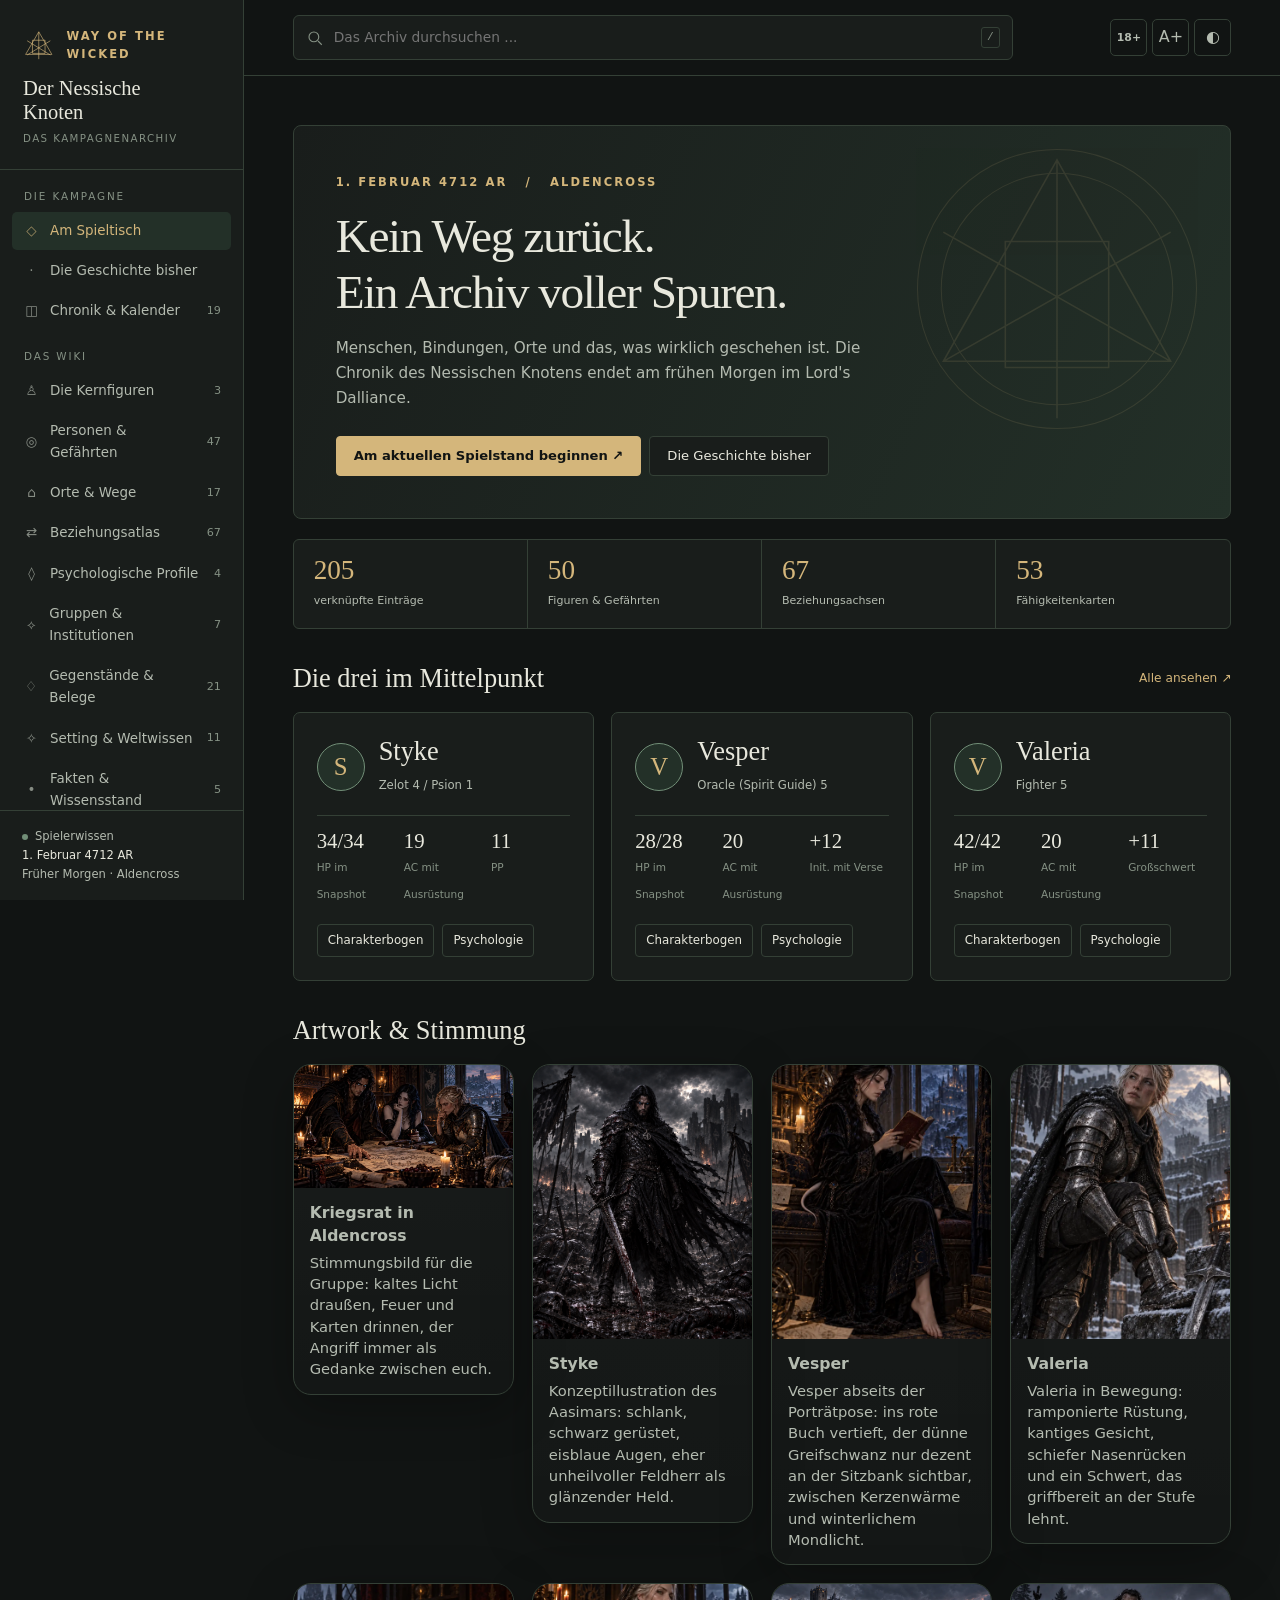
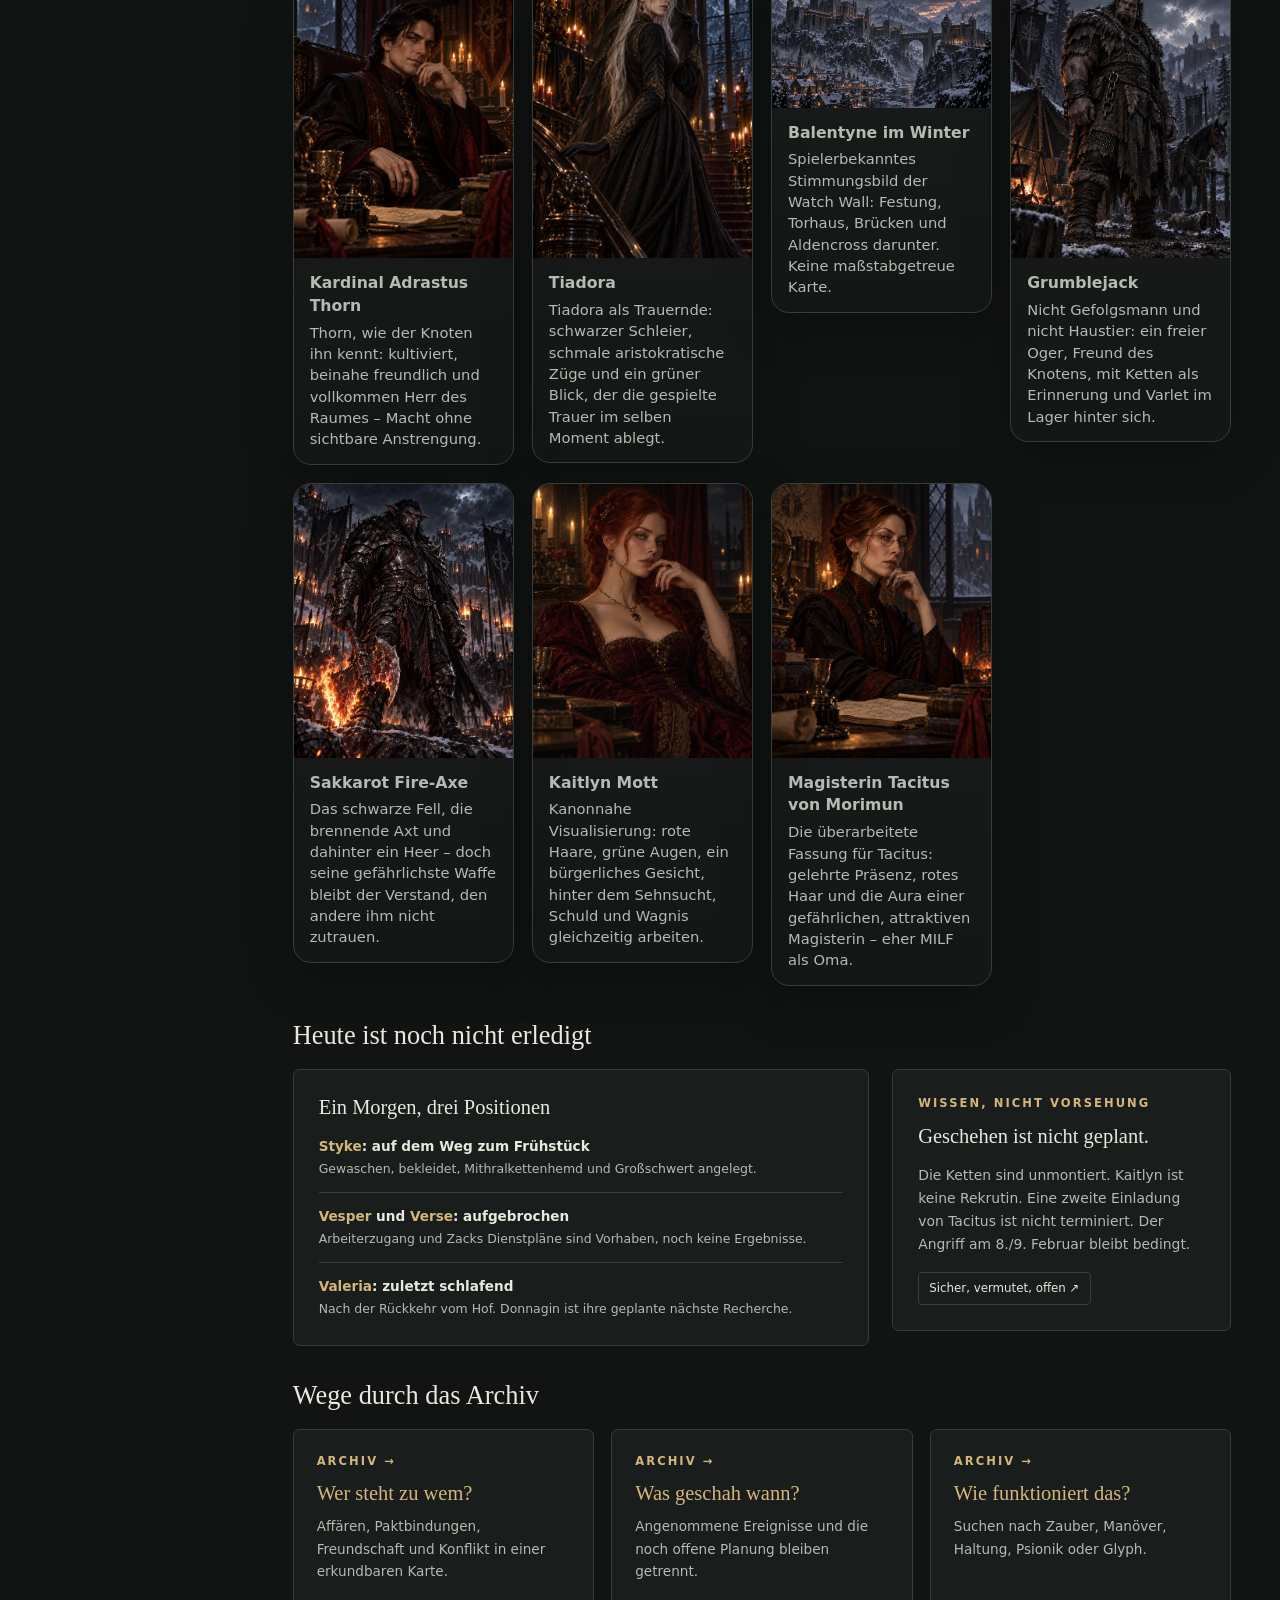
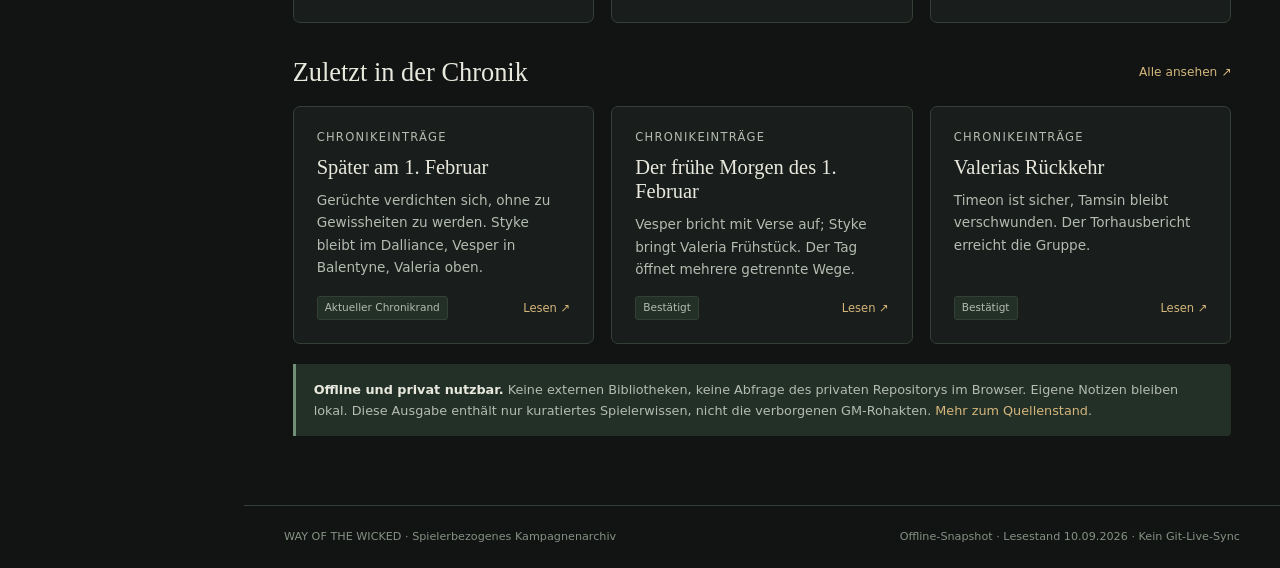
==== commit 3502a555: "Fix Vesper tail and Tiadora arm anatomy" ====
--- a/template.html
+++ b/template.html
@@ -73,7 +73,7 @@
 <footer class="footer"><span>WAY OF THE WICKED &middot; Spielerbezogenes Kampagnenarchiv</span><span>Offline-Snapshot &middot; Lesestand 10.09.2026 &middot; Kein Git-Live-Sync</span></footer>
 </div>
 <div id="toast" class="toast" role="status" hidden></div>
-<script id="wiki-data" type="application/json">{"meta":{"title":"Der Nessische Knoten","version":"1.4","sourceRepository":"danceofruin/wotwGPT","sourceReadDate":"2026-09-10","campaignDate":"4712-02-01","campaignTime":"Später am 1. Februar; Tageslicht lässt nach, genaue Uhrzeit unbekannt","scope":"player-curated","autoSync":false,"articleCount":227,"edgeCount":77,"adultReadDate":"2026-09-13","adultCampaignTime":"Bis zum privaten Vormittag des 1. Februar 4712 AR; Körper- und Beziehungsakten redaktionell überarbeitet am 13. September 2026","ageGate":"session-self-declaration","adultScope":"Private Körperakten, Begehren und intime Beziehungsgeschichte; quellengestützt und erzählerisch redigiert","publicArticleCount":205,"adultArticleCount":22,"publicEdgeCount":67,"adultEdgeCount":10},"categories":{"charaktere":{"title":"Die Kernfiguren","desc":"Identität, Erscheinung, Geschichte und Gegenwart von Styke, Vesper und Valeria."},"personen":{"title":"Personen & Gefährten","desc":"Bekannte Personen aus der laufenden Operation und der bisherigen Reise. Alte Namen sind als Aliase auffindbar."},"orte":{"title":"Orte & Wege","desc":"Erkundete Orte, bekannte Zugänge und die Grenzen des tatsächlich gewonnenen Wissens."},"profile":{"title":"Psychologische Profile","desc":"Quellengestützte Spielinterpretationen der drei Hauptfiguren und ihrer Konstellation. Keine Diagnosen."},"gruppen":{"title":"Gruppen & Institutionen","desc":"Gemeinsame Interessen, Zugehörigkeit und die Grenzen scheinbarer Bündnisse."},"gegenstaende":{"title":"Gegenstände & Belege","desc":"Ausrüstung, wichtige Dokumente und persönliche Gegenstände. Besitz, Lagerort und Verlust sind nicht dasselbe."},"welt":{"title":"Setting & Weltwissen","desc":"Öffentliches Talingarde-Wissen und ausdrückliche Kampagnenanpassungen. Keine verborgenen Abenteuergeheimnisse."},"fakten":{"title":"Fakten & Wissensstand","desc":"Zentrale Bindungen, sichere Erkenntnisse und redaktionell sichtbare offene Punkte."},"vorhaben":{"title":"Pläne & offene Fäden","desc":"Latente Vorhaben statt garantierter Ergebnisse. Entscheidungen und Voraussetzungen bleiben offen."},"boegen":{"title":"Vollständige Charakterbögen","desc":"Alle verfügbaren Stufe-5-Werte inklusive Zauberlisten, Psionik, Manöver, Begleiter und Ausrüstung."},"faehigkeiten":{"title":"Zauber & Fähigkeiten","desc":"Alle gelisteten Zauber, Kräfte, Manöver, Haltungen und Glyphen als Suchkarten. Fehlende Volltexte sind gekennzeichnet."},"regeln":{"title":"Regeln & Konventionen","desc":"Aktuelle Hausregeln, Ressourcenlogik, Kommunikation und getrennt geführte OOC-Planung."},"chronik":{"title":"Chronikeinträge","desc":"Die angenommenen Stationen unserer Kampagne, ohne spätere Abenteuerereignisse."},"geschichte":{"title":"Die Geschichte bisher","desc":"Der zusammenhängende Rückblick auf das bisher angenommene Spiel."},"intimitaet":{"title":"Private Akten (18+)","desc":"Körper, Begehren, Scham, Macht und jene Entscheidungen, die im Tageslicht einen anderen Namen tragen.","adult":true}},"sources":{"live":{"title":"Aktueller Spielstand","path":"current/LIVE_STATE.md","sha":"7b3cf05471b4d304d3683ca1f497e4df8694bc5d"},"chronicle":{"title":"Akzeptierte Kampagnenchronik","path":"campaign/chronicle.md","sha":"3c77176214609c59f11f1b9dd73d47f62c741209"},"timeline":{"title":"Kampagnen-Zeitleiste","path":"campaign/timeline.md","sha":"c4303c2f9ee4edcfb24eb336e7f574b37d960d22"},"core":{"title":"Personendossiers","path":"npcs/core.md","sha":"a5fa2ef00521d58c78038e2107dea67f40b9f354"},"history":{"title":"Historische Personen","path":"npcs/historical.md","sha":"4a56064863c587ec0510440b9236c0d35572b6d6"},"relations":{"title":"Beziehungsgeschichte","path":"relationships/relationships.md","sha":"23187887780479b1dde0b52840ec9b08956d8919"},"styke":{"title":"Stykes Charakterdossier","path":"characters/styke.md","sha":"748b6e95158e90c4db61267633f2f10c374a6a0d"},"vesper":{"title":"Vespers Charakterdossier","path":"characters/vesper.md","sha":"b6d169faff5f9a897d4501c07c90fb100b39129f"},"valeria":{"title":"Valerias Charakterdossier","path":"characters/valeria.md","sha":"c448b27bb98d4262260b83f81c3e96f0e24d2ce4"},"verse":{"title":"Verse: Wesen, Stimme, Wissen","path":"npcs/verse.md","sha":"c4c5b32076b7205af759c71fbb3d512d1d6b41a0"},"aldencross":{"title":"Ortsakte Aldencross","path":"locations/aldencross.md","sha":"adcc61fa57482548b571886dc7bdc5a37af3649b"},"balentyne":{"title":"Ortsakte Balentyne","path":"locations/balentyne.md","sha":"5b7ceeaf5effb5f206ed566470524a859a1decc4"},"dalliance":{"title":"Ortsakte Lord's Dalliance","path":"locations/lords-dalliance.md","sha":"15e5b5ac44f4dba8feec40747e2ac5c934bec13c"},"factions":{"title":"Fraktionen und Gruppen","path":"world/factions.md","sha":"0d1790d2c4ba9e6e8b0c02218b8f2ae89669acb8"},"cultures":{"title":"Kulturen des Kampagnenraums","path":"setting/cultures.md","sha":"9ae7412597f68ec6cf296cc9cdd600d20492c43f"},"ancestries":{"title":"Abstammungen","path":"setting/ancestries.md","sha":"74b86679fcf676d7937ada78813c869791765eb9"},"common":{"title":"Talingarde: Common Knowledge, Spielerhandout","path":"source-vault/book7-tales-of-talingarde/dark-beginnings/revisiting-the-campaign-start.md","sha":"3d7e6f033266451e5e75b27823e677b5ca2c6563"},"ssheet":{"title":"Styke: aktueller Stufe-5-Bogen","path":"mechanics/combat/styke-level-5.md","sha":"850d809ea53236253a68b4547e0ce5a6231a1af1"},"vsheet":{"title":"Vesper: aktueller Stufe-5-Bogen","path":"mechanics/combat/vesper-level-5.md","sha":"e3d626fc83e4247c6bd9578ab0d696dd548583ad"},"valsheet":{"title":"Valeria: aktuelle Mechanik","path":"mechanics/valeria.md","sha":"7ddcb30bc977c4ca0157043d0b7067b07ba4c3c5"},"srules":{"title":"Stykes Regelkarten","path":"mechanics/combat/rules-styke.md","sha":"4a4eaa9beab8eefe5849e390ff0c20b0946946b9"},"vrules":{"title":"Vespers Regelkarten","path":"mechanics/combat/rules-vesper.md","sha":"437e498eab93d22fc64eee7ebafc9095bcb3265b"},"house":{"title":"Aktuelle Hausregeln","path":"mechanics/house-rules.md","sha":"045ac801749133de9e9da2b01adac88cb18b7c36"},"psy":{"title":"Psychologische Spielprofile (Anhang)","path":"Psychologische_Profile_Styke_Vesper_Valeria(1).md","sha":""},"localrules":{"title":"Ausführliche Kampagnen-Hausregeln (Anhang)","path":"Way_of_the_Wicked_Hausregeln_und_Kampagnenanpassungen.md","sha":""},"intim-relations":{"title":"Beziehungsgeschichte: Intimitätsnachtrag","path":"relationships/relationships.md","sha":"23187887780479b1dde0b52840ec9b08956d8919","adult":true,"readDate":"2026-09-10"},"intim-valeria":{"title":"Valeria: Sexualität und gegenseitiges Vertrauen","path":"characters/valeria.md","sha":"c448b27bb98d4262260b83f81c3e96f0e24d2ce4","adult":true,"readDate":"2026-09-10"},"intim-styke":{"title":"Styke: Loslassen und Fürsorge","path":"characters/styke.md","sha":"748b6e95158e90c4db61267633f2f10c374a6a0d","adult":true,"readDate":"2026-09-10"},"intim-vesper":{"title":"Vesper: Sexualität und Beziehungsentwicklung","path":"characters/vesper.md","sha":"b6d169faff5f9a897d4501c07c90fb100b39129f","adult":true,"readDate":"2026-09-10"},"intim-live":{"title":"Spielerbekannter Beziehungsstand und privates Vorhaben","path":"current/LIVE_STATE.md","sha":"7b3cf05471b4d304d3683ca1f497e4df8694bc5d","adult":true,"readDate":"2026-09-10"},"intim-chronicle":{"title":"Chronik: frühe intime Entwicklung","path":"campaign/chronicle.md","sha":"3c77176214609c59f11f1b9dd73d47f62c741209","adult":true,"readDate":"2026-09-10"},"intim-kaitlyn":{"title":"Kaitlyn: Körper, Fantasien und offene Korruptionslinie","path":"npcs/kaitlyn-mott.md","sha":"2993c3006579d64ccba71137f07a869906494154","adult":true,"readDate":"2026-09-10"},"intim-player":{"title":"Spielerpräzisierung in dieser Unterhaltung","path":"Nachtrag zur Wiki-Erweiterung: Vesper trank Valerias Urin während der dokumentierten Begegnung.","sha":"","adult":true,"kind":"player-clarification","readDate":"2026-09-10"},"intim-core-anatomy":{"title":"NPC-Kernakte: etablierte Körpermerkmale","path":"npcs/core.md","sha":"a5fa2ef00521d58c78038e2107dea67f40b9f354","adult":true,"readDate":"2026-09-10","section":"Vesper; Valeria; Kaitlyn; Mara; Ellyn"},"intim-tamsin":{"title":"Tamsin: Körper- und Intimitätsakte","path":"npcs/tamsin-blackerly.md","sha":"a04534313b37815d17d31dda47869d4036191995","adult":true,"readDate":"2026-09-10"},"intim-tacitus":{"title":"Tacitus: Körperakte und Wissensgrenzen","path":"npcs/tacitus-of-morimun.md","sha":"905cd55d57084432cf71739ab108327d97058d50","adult":true,"readDate":"2026-09-10"}},"articles":[{"id":"styke","category":"charaktere","title":"Styke","summary":"Aasimar, Söldner, Schmied. Verbindlichkeit und Konsequenz statt großer Gesten.","body":"<h2>Identität und Erscheinung</h2>\n<p>Styke ist ein 60 Jahre alter Angel-Blooded-Aasimar und wirkt sichtbar jünger. Er ist etwa 190 cm groß, schlank und athletisch. Helle, beinahe marmorartige Haut, dichtes schwarzes Haar, dunkle Bartstoppeln und leuchtend eisblaue Augen mit silbernen Höfen sind seine festen Merkmale.</p>\n<p>Er arbeitete als Söldner und Schmied. Gegenüber <a href=\"#/artikel/barnabus\">Barnabus Eisenbauch</a> nannte er <a href=\"#/artikel/zarik\">Zarik aus Daveryn</a> als Lehrmeister für zwei Winter.</p>\n<h2>Wirksamkeit</h2>\n<p>Ausgänge, Waffen, Zuständigkeiten, brauchbare Fähigkeiten und Folgen eines Fehlschlags interessieren Styke mehr als zeremonieller Rang. Vesper übernimmt Informationsarbeit, Valeria militärische Prüfung und Hakon die Feldführung, solange Ergebnis und Loyalität tragen.</p>\n<p>Seine Moral ist persönlich, vertraglich und hierarchisch. Ein gegebenes Wort, eine angenommene Bindung und Verantwortung für die eigenen Leute wiegen schwerer als das Wohlergehen Außenstehender. Am Freeman's Rock tötete er den kapitulierenden Varning unter seiner zuvor gesetzten Keine-Gefangenen-Linie.</p>\n<h2>Körper, Handwerk und Stimme</h2>\n<p>Sein Großschwertstil lebt von Geschwindigkeit und Koordination. DEX 19 erklärt, weshalb der schlanke Mann nicht wie ein schwerfälliger Kraftkämpfer arbeitet. Metall, Schneiden, Öl, Reparaturen und die Qualität eines Werkstücks sind ihm vertraut. Tabak und starker Alkohol gehören zum Alltag.</p>\n<p>Er spricht tief, rau und kontrolliert, meist in kurzen bis mittleren Sätzen. Unter Druck werden seine Worte knapper. Zuneigung zeigt sich als Handlung: zurückkommen, jemanden einplanen, eine Last übernehmen, ein Versprechen halten.</p>\n<h2>Bindungen</h2>\n<p><a href=\"#/artikel/vesper\">Vesper</a> ist seine längste und tiefste Partnerin. Beide teilen seit Branderscar Flucht, Verbrechen, Bett, Alltag und die Absicht, Thorn zu überleben. Andere Liebhaber und die Nähe zu Valeria bestehen daneben.</p>\n<p><a href=\"#/artikel/valeria\">Valeria</a> ist frühere Gegnerin, Opfer seiner Gewalt, Gefährtin und Geliebte. <a href=\"#/artikel/grumblejack\">Grumblejack</a> ging als Mitgefangener mit ihm und wurde zum Freund. <a href=\"#/artikel/kaitlyn\">Kaitlyn Mott</a> ist seine heimliche Geliebte; von der Mission weiß sie nichts.</p>\n<h2>Stand am Morgen des 1. Februar</h2>\n<p>Styke hat sich gewaschen und angekleidet, Mithralkettenhemd und Großschwert angelegt und geht im <a href=\"#/artikel/dalliance\">Lord's Dalliance</a> zum Frühstück hinunter. <a href=\"#/artikel/vesper\">Vesper</a> und <a href=\"#/artikel/verse\">Verse</a> sind bereits aufgebrochen, <a href=\"#/artikel/valeria\">Valeria</a> schläft oben. Neue Ergebnisse ihrer Ermittlungen liegen ihm noch nicht vor.</p>\n<h2>Nachschlagen</h2>\n<p><a href=\"#/artikel/bogen-styke\">Vollständiger Charakterbogen</a> / <a href=\"#/artikel/psy-styke\">Ausführliches psychologisches Profil</a> / <a href=\"#/artikel/kollektiv\">Kollektiv und Telepathie</a></p>\n<h2>Private Akte (18+)</h2>\n<p><a href=\"#/artikel/intim-styke\">Intimität und persönliche Beziehungen</a>. Der Nachtrag erscheint nach Altersbestätigung.</p>","sources":["styke","live","core"],"status":"Bestätigt","tags":["Kernfigur","Stufe 5","Frontlinie"],"aliases":["Aasimar","Zelot","Zealot"],"group":"inner","initial":"S","text":"Identität und Erscheinung Styke ist ein 60 Jahre alter Angel-Blooded-Aasimar und wirkt sichtbar jünger. Er ist etwa 190 cm groß, schlank und athletisch. Helle, beinahe marmorartige Haut, dichtes schwarzes Haar, dunkle Bartstoppeln und leuchtend eisblaue Augen mit silbernen Höfen sind seine festen Merkmale. Er arbeitete als Söldner und Schmied. Gegenüber Barnabus Eisenbauch nannte er Zarik aus Daveryn als Lehrmeister für zwei Winter. Wirksamkeit Ausgänge, Waffen, Zuständigkeiten, brauchbare Fähigkeiten und Folgen eines Fehlschlags interessieren Styke mehr als zeremonieller Rang. Vesper übernimmt Informationsarbeit, Valeria militärische Prüfung und Hakon die Feldführung, solange Ergebnis und Loyalität tragen. Seine Moral ist persönlich, vertraglich und hierarchisch. Ein gegebenes Wort, eine angenommene Bindung und Verantwortung für die eigenen Leute wiegen schwerer als das Wohlergehen Außenstehender. Am Freeman's Rock tötete er den kapitulierenden Varning unter seiner zuvor gesetzten Keine-Gefangenen-Linie. Körper, Handwerk und Stimme Sein Großschwertstil lebt von Geschwindigkeit und Koordination. DEX 19 erklärt, weshalb der schlanke Mann nicht wie ein schwerfälliger Kraftkämpfer arbeitet. Metall, Schneiden, Öl, Reparaturen und die Qualität eines Werkstücks sind ihm vertraut. Tabak und starker Alkohol gehören zum Alltag. Er spricht tief, rau und kontrolliert, meist in kurzen bis mittleren Sätzen. Unter Druck werden seine Worte knapper. Zuneigung zeigt sich als Handlung: zurückkommen, jemanden einplanen, eine Last übernehmen, ein Versprechen halten. Bindungen Vesper ist seine längste und tiefste Partnerin. Beide teilen seit Branderscar Flucht, Verbrechen, Bett, Alltag und die Absicht, Thorn zu überleben. Andere Liebhaber und die Nähe zu Valeria bestehen daneben. Valeria ist frühere Gegnerin, Opfer seiner Gewalt, Gefährtin und Geliebte. Grumblejack ging als Mitgefangener mit ihm und wurde zum Freund. Kaitlyn Mott ist seine heimliche Geliebte; von der Mission weiß sie nichts. Stand am Morgen des 1. Februar Styke hat sich gewaschen und angekleidet, Mithralkettenhemd und Großschwert angelegt und geht im Lord's Dalliance zum Frühstück hinunter. Vesper und Verse sind bereits aufgebrochen, Valeria schläft oben. Neue Ergebnisse ihrer Ermittlungen liegen ihm noch nicht vor. Nachschlagen Vollständiger Charakterbogen / Ausführliches psychologisches Profil / Kollektiv und Telepathie Private Akte (18+) Intimität und persönliche Beziehungen . Der Nachtrag erscheint nach Altersbestätigung.","links":["barnabus","zarik","vesper","valeria","grumblejack","kaitlyn","dalliance","verse","bogen-styke","psy-styke","kollektiv","intim-styke"],"backlinks":["vesper","valeria","psy-styke","psy-valeria","dreierkonstellation","verse","grumblejack","tamsin","timeon","thorn","tiadora","sakkarot","bellam","barnabus","mara","ellyn","franz","kaitlyn","jacobian","varning","varlet","matilda","elise","dostan","zarik","arienne","dalliance","zimmer","tunnel","torhaus","scroll","mott-haus","wash-shed","freemans-rock","branderscar","thorn-manor","regionen","abstammungen","golarion","nessian-knot","white-ravens","alerion","styke-schwert","cloaks","stirnreif","alerion-symbol","varning-schluessel","tinkturen","graue-briefe","exorzisten-buch","abendkleider","wein-duftoel","dornpakt","privatpakt","mott-plan","donnagin-plan","zack-plan","story-so-far","zeit-ausbildung","zeit-0114","zeit-0123","zeit-0124","zeit-0126","zeit-0127","zeit-tunnel","zeit-0128","zeit-0130","zeit-0131-tag","zeit-tacitus","zeit-valeria-rueckkehr","kollektiv","hausregeln","buildplanung","aid","living-bastion","martyrdom","zorn-aid","the-caged-sun","black-seraph-glare","minor-metamorphosis","defensive-precognition","offensive-precognition","witness-to-glory","spoils-of-war","staunching-strike","suns-gleam","bogen-styke","bogen-vesper","bogen-valeria","redaktion"],"search":"styke aasimar soldner schmied verbindlichkeit und konsequenz statt grosser gesten aasimar zelot zealot kernfigur stufe 5 frontlinie inner identitat und erscheinung styke ist ein 60 jahre alter angel blooded aasimar und wirkt sichtbar junger er ist etwa 190 cm gross schlank und athletisch helle beinahe marmorartige haut dichtes schwarzes haar dunkle bartstoppeln und leuchtend eisblaue augen mit silbernen hofen sind seine festen merkmale er arbeitete als soldner und schmied gegenuber barnabus eisenbauch nannte er zarik aus daveryn als lehrmeister fur zwei winter wirksamkeit ausgange waffen zustandigkeiten brauchbare fahigkeiten und folgen eines fehlschlags interessieren styke mehr als zeremonieller rang vesper ubernimmt informationsarbeit valeria militarische prufung und hakon die feldfuhrung solange ergebnis und loyalitat tragen seine moral ist personlich vertraglich und hierarchisch ein gegebenes wort eine angenommene bindung und verantwortung fur die eigenen leute wiegen schwerer als das wohlergehen aussenstehender am freeman s rock totete er den kapitulierenden varning unter seiner zuvor gesetzten keine gefangenen linie korper handwerk und stimme sein grossschwertstil lebt von geschwindigkeit und koordination dex 19 erklart weshalb der schlanke mann nicht wie ein schwerfalliger kraftkampfer arbeitet metall schneiden ol reparaturen und die qualitat eines werkstucks sind ihm vertraut tabak und starker alkohol gehoren zum alltag er spricht tief rau und kontrolliert meist in kurzen bis mittleren satzen unter druck werden seine worte knapper zuneigung zeigt sich als handlung zuruckkommen jemanden einplanen eine last ubernehmen ein versprechen halten bindungen vesper ist seine langste und tiefste partnerin beide teilen seit branderscar flucht verbrechen bett alltag und die absicht thorn zu uberleben andere liebhaber und die nahe zu valeria bestehen daneben valeria ist fruhere gegnerin opfer seiner gewalt gefahrtin und geliebte grumblejack ging als mitgefangener mit ihm und wurde zum freund kaitlyn mott ist seine heimliche geliebte von der mission weiss sie nichts stand am morgen des 1 februar styke hat sich gewaschen und angekleidet mithralkettenhemd und grossschwert angelegt und geht im lord s dalliance zum fruhstuck hinunter vesper und verse sind bereits aufgebrochen valeria schlaft oben neue ergebnisse ihrer ermittlungen liegen ihm noch nicht vor nachschlagen vollstandiger charakterbogen ausfuhrliches psychologisches profil kollektiv und telepathie private akte 18 intimitat und personliche beziehungen der nachtrag erscheint nach altersbestatigung"},{"id":"vesper","category":"charaktere","title":"Vesper","summary":"Asura-Spawn-Tiefling, Orakel, Diebin und Stykes längste Partnerin. Sie sucht Wissen, Zugänge und offene Rückwege.","body":"<h2>Identität und Erscheinung</h2>\n<p>Vesper ist 22, eine Asura-Spawn-Tiefling und Oracle (Spirit Guide) 5 mit Lore Mystery. Alabasterhelle Haut, schwarzes Haar mit blauem Schimmer, schlanke Gestalt und ein langer Greifschwanz sind etabliert. Sichtbare Hörner hat sie nicht; ihre Augenfarbe ist im Dossier noch nicht festgelegt.</p>\n<p>CHA 18 und WIS 18 prägen Zauberkunst, Menschenbeobachtung und ihre Art, sich durch Räume und Gespräche zu bewegen. Sie ist außergewöhnlich schön und kann Menschen trotzdem falsch einschätzen.</p>\n<h2>Neugier und Methode</h2>\n<p>Vesper sucht, was eine Lage veränderbar macht: Schlüssel, Namen, Seiteneingang, Mechanismus oder glaubwürdige Quelle. Sie rahmt wahre Einzelheiten gern so, dass andere den falschen Schluss ziehen. Dieselbe Neugier zieht sie zu Büchern, Magie und <a href=\"#/artikel/verse\">Verses</a> erwachtem Bewusstsein.</p>\n<h2>Stimme und Alltag</h2>\n<p>Entspannt spricht sie schnell, vertraut und beobachtend. Fremden gegenüber passt sie das Register an. Bei echter Wut verschwindet der Witz; Angst verengt ihre Fragen auf gesicherte Fakten und Ausgänge.</p>\n<p>Ihr Schwanz gehört selbstverständlich zu Haltung und Bewegung. Der Fluch Uncontainable Allure verleiht ihr Grad-1-Bonuszauber und erklärt keine dauerhafte Aura. Vesper kann müde, hungrig, bequem, gereizt oder so in ein Buch vertieft sein, dass selbst der nächste Plan warten muss.</p>\n<h2>Bindungen</h2>\n<p>Bei ihrer ursprünglichen Flucht weigerte Vesper sich, Verse zurückzulassen. <a href=\"#/artikel/valeria\">Dame Balina</a> war an ihrer Gefangennahme beteiligt; später beteiligte Vesper sich an Balinas Misshandlung. Heute leben beide im selben Zimmer, kämpfen zusammen und wurden in der Nacht zum 1. Februar direkt miteinander intim.</p>\n<p>Mit <a href=\"#/artikel/styke\">Styke</a> teilt Vesper seit Branderscar eine operative und sexuelle Partnerschaft. Am 31. Januar sprachen beide über Reisen, Macht, Heirat und Kinder als mögliche gemeinsame Zukunft nach Thorn.</p>\n<h2>Stand am Morgen des 1. Februar</h2>\n<p>Vesper ist mit <a href=\"#/artikel/verse\">Verse</a> zum erneuten Arbeiterzugang nach <a href=\"#/artikel/balentyne\">Balentyne</a> aufgebrochen. Sie will <a href=\"#/artikel/zack\">Zack Eddarly</a> identifizieren und seinen Dienstplan finden. Zulassung und Ergebnis sind noch offen.</p>\n<h2>Nachschlagen</h2>\n<p><a href=\"#/artikel/bogen-vesper\">Vollständiger Charakterbogen</a> / <a href=\"#/artikel/psy-vesper\">Psychologisches Profil</a> / <a href=\"#/artikel/verse\">Verse</a> / <a href=\"#/artikel/arcane-enlightenment\">Arcane Enlightenment</a></p>\n<h2>Private Akte (18+)</h2>\n<p><a href=\"#/artikel/intim-vesper\">Intimität und persönliche Beziehungen</a>. Der Nachtrag erscheint nach Altersbestätigung.</p>","sources":["vesper","live","verse"],"status":"Bestätigt","tags":["Kernfigur","Stufe 5","Magie","Infiltration"],"aliases":[],"group":"inner","initial":"V","text":"Identität und Erscheinung Vesper ist 22, eine Asura-Spawn-Tiefling und Oracle (Spirit Guide) 5 mit Lore Mystery. Alabasterhelle Haut, schwarzes Haar mit blauem Schimmer, schlanke Gestalt und ein langer Greifschwanz sind etabliert. Sichtbare Hörner hat sie nicht; ihre Augenfarbe ist im Dossier noch nicht festgelegt. CHA 18 und WIS 18 prägen Zauberkunst, Menschenbeobachtung und ihre Art, sich durch Räume und Gespräche zu bewegen. Sie ist außergewöhnlich schön und kann Menschen trotzdem falsch einschätzen. Neugier und Methode Vesper sucht, was eine Lage veränderbar macht: Schlüssel, Namen, Seiteneingang, Mechanismus oder glaubwürdige Quelle. Sie rahmt wahre Einzelheiten gern so, dass andere den falschen Schluss ziehen. Dieselbe Neugier zieht sie zu Büchern, Magie und Verses erwachtem Bewusstsein. Stimme und Alltag Entspannt spricht sie schnell, vertraut und beobachtend. Fremden gegenüber passt sie das Register an. Bei echter Wut verschwindet der Witz; Angst verengt ihre Fragen auf gesicherte Fakten und Ausgänge. Ihr Schwanz gehört selbstverständlich zu Haltung und Bewegung. Der Fluch Uncontainable Allure verleiht ihr Grad-1-Bonuszauber und erklärt keine dauerhafte Aura. Vesper kann müde, hungrig, bequem, gereizt oder so in ein Buch vertieft sein, dass selbst der nächste Plan warten muss. Bindungen Bei ihrer ursprünglichen Flucht weigerte Vesper sich, Verse zurückzulassen. Dame Balina war an ihrer Gefangennahme beteiligt; später beteiligte Vesper sich an Balinas Misshandlung. Heute leben beide im selben Zimmer, kämpfen zusammen und wurden in der Nacht zum 1. Februar direkt miteinander intim. Mit Styke teilt Vesper seit Branderscar eine operative und sexuelle Partnerschaft. Am 31. Januar sprachen beide über Reisen, Macht, Heirat und Kinder als mögliche gemeinsame Zukunft nach Thorn. Stand am Morgen des 1. Februar Vesper ist mit Verse zum erneuten Arbeiterzugang nach Balentyne aufgebrochen. Sie will Zack Eddarly identifizieren und seinen Dienstplan finden. Zulassung und Ergebnis sind noch offen. Nachschlagen Vollständiger Charakterbogen / Psychologisches Profil / Verse / Arcane Enlightenment Private Akte (18+) Intimität und persönliche Beziehungen . Der Nachtrag erscheint nach Altersbestätigung.","links":["verse","valeria","styke","balentyne","zack","bogen-vesper","psy-vesper","arcane-enlightenment","intim-vesper"],"backlinks":["styke","valeria","psy-vesper","psy-valeria","dreierkonstellation","verse","grumblejack","tamsin","thorn","tiadora","sakkarot","barnabus","mara","ellyn","franz","kaitlyn","tacitus","jacobian","giuseppe","matilda","white-tusk","elise","dalliance","zimmer","tunnel","balentyne","torhaus","kueche","freemans-rock","branderscar","thorn-manor","abstammungen","golarion","nessian-knot","white-ravens","cloaks","stirnreif","graue-briefe","abendkleider","elfenbein","dornpakt","privatpakt","bekannt-unbekannt","mott-plan","zack-plan","spielstand","story-so-far","zeit-vorgeschichte","zeit-ausbildung","zeit-0123","zeit-0124","zeit-0126","zeit-0127","zeit-tunnel","zeit-0129","zeit-tacitus","zeit-0201","kollektiv","hausregeln","buildplanung","arcane-enlightenment","animus","witness-to-glory","staunching-strike","suns-gleam","bogen-vesper","redaktion"],"search":"vesper asura spawn tiefling orakel diebin und stykes langste partnerin sie sucht wissen zugange und offene ruckwege kernfigur stufe 5 magie infiltration inner identitat und erscheinung vesper ist 22 eine asura spawn tiefling und oracle spirit guide 5 mit lore mystery alabasterhelle haut schwarzes haar mit blauem schimmer schlanke gestalt und ein langer greifschwanz sind etabliert sichtbare horner hat sie nicht ihre augenfarbe ist im dossier noch nicht festgelegt cha 18 und wis 18 pragen zauberkunst menschenbeobachtung und ihre art sich durch raume und gesprache zu bewegen sie ist aussergewohnlich schon und kann menschen trotzdem falsch einschatzen neugier und methode vesper sucht was eine lage veranderbar macht schlussel namen seiteneingang mechanismus oder glaubwurdige quelle sie rahmt wahre einzelheiten gern so dass andere den falschen schluss ziehen dieselbe neugier zieht sie zu buchern magie und verses erwachtem bewusstsein stimme und alltag entspannt spricht sie schnell vertraut und beobachtend fremden gegenuber passt sie das register an bei echter wut verschwindet der witz angst verengt ihre fragen auf gesicherte fakten und ausgange ihr schwanz gehort selbstverstandlich zu haltung und bewegung der fluch uncontainable allure verleiht ihr grad 1 bonuszauber und erklart keine dauerhafte aura vesper kann mude hungrig bequem gereizt oder so in ein buch vertieft sein dass selbst der nachste plan warten muss bindungen bei ihrer ursprunglichen flucht weigerte vesper sich verse zuruckzulassen dame balina war an ihrer gefangennahme beteiligt spater beteiligte vesper sich an balinas misshandlung heute leben beide im selben zimmer kampfen zusammen und wurden in der nacht zum 1 februar direkt miteinander intim mit styke teilt vesper seit branderscar eine operative und sexuelle partnerschaft am 31 januar sprachen beide uber reisen macht heirat und kinder als mogliche gemeinsame zukunft nach thorn stand am morgen des 1 februar vesper ist mit verse zum erneuten arbeiterzugang nach balentyne aufgebrochen sie will zack eddarly identifizieren und seinen dienstplan finden zulassung und ergebnis sind noch offen nachschlagen vollstandiger charakterbogen psychologisches profil verse arcane enlightenment private akte 18 intimitat und personliche beziehungen der nachtrag erscheint nach altersbestatigung"},{"id":"valeria","category":"charaktere","title":"Valeria","summary":"Dame Balina von Karfeld unter neuem Namen: Ritterdisziplin, ein privater Pakt, Timeon und der nächste Auftrag.","body":"<h2>Identität und Erscheinung</h2>\n<p>Valeria stammt aus Karfeld in Talingarde. Als <strong>Dame Balina von Karfeld</strong> war sie mitranische Ritterin und Jägerin gefährlicher Ketzer. Nach Thorns Ausbildung nahm sie den Namen Valeria an.</p>\n<p>Sie ist groß, athletisch und kräftig, mit aschblondem Haar, graublauen Augen und feinen Gesichtszügen. Ein alter Bruch hat ihren Nasenrücken leicht schief hinterlassen. Jahre im Sattel, im Harnisch und beim Waffendrill sitzen in Schultern, Rücken und Händen. STR 18 und CON 16 stehen für tatsächliche Kraft und Ausdauer.</p>\n<h2>Balinas Denkweise</h2>\n<p>Mitraglaube, Rang und früherer Eid wurden in Thorns Anwesen zerbrochen. Die ritterliche Denkform blieb: Was ist geschehen? Wofür bin ich verantwortlich? Was habe ich zugesagt? Was kann ich halten?</p>\n<p>Unter persönlicher Wut wird Valeria formeller und genauer; unter Scham leiser. Zuneigung zeigt sie häufiger durch Essen, Wärme, gepflegte Ausrüstung oder eine übernommene Wache als durch große Bekenntnisse.</p>\n<h2>Thorns Anwesen und der Privatpakt</h2>\n<p>Während der Ausbildung geriet Balina mit <a href=\"#/artikel/timeon\">Timeon</a> in Gefangenschaft. Styke und Vesper waren an sexueller Gewalt, Zwang und Konditionierung beteiligt. Später nahm sie den <a href=\"#/artikel/privatpakt\">Privatpakt</a> an und blieb als Valeria bei der Gruppe.</p>\n<p>Am 30. Januar sagte sie, dass sie <a href=\"#/artikel/styke\">Styke</a> und <a href=\"#/artikel/vesper\">Vesper</a> hassen und zugleich bei ihnen liegen und nirgendwo anders sein wollen könne. Seitdem plant sie wieder über denselben Abend hinaus.</p>\n<h2>Timeon und der Streit vom 31. Januar</h2>\n<p>Valeria ritt zum Familienhof und bestätigte Timeons Sicherheit persönlich. Anschließend akzeptierte sie Stykes Befehl, nicht dorthin zurückzukehren. Dem Anspruch, damit auch ihre Bindung an Timeon und Balina zu bestimmen, widersprach sie ausdrücklich.</p>\n<h2>Aktuelle Aufgabe und Mechanik</h2>\n<p>Nach dem Schlaf soll sie zuerst <a href=\"#/artikel/donnagin\">Father Donnagin</a> und seine Gewohnheiten untersuchen. Zwergenroutinen, Training und Torhausbeobachtung sind weitere Vorhaben. Sie ist <strong>Fighter 5</strong>, mit Platte, meisterlichem Großschwert und Cloak of Resistance +1.</p>\n<p><a href=\"#/artikel/bogen-valeria\">Vollständiger Charakterbogen</a> / <a href=\"#/artikel/psy-valeria\">Ausführliches psychologisches Profil</a> / <a href=\"#/artikel/dreierkonstellation\">Die Dreierkonstellation</a></p>\n<h2>Private Akte (18+)</h2>\n<p><a href=\"#/artikel/intim-valeria\">Intimität und persönliche Beziehungen</a>. Der Nachtrag erscheint nach Altersbestätigung.</p>","sources":["valeria","live","relations"],"status":"Bestätigt","tags":["Kernfigur","Stufe 5","Frontlinie"],"aliases":["Balina","Dame Balina","Sir Balin","Balina von Karfeld"],"group":"inner","initial":"V","text":"Identität und Erscheinung Valeria stammt aus Karfeld in Talingarde. Als Dame Balina von Karfeld war sie mitranische Ritterin und Jägerin gefährlicher Ketzer. Nach Thorns Ausbildung nahm sie den Namen Valeria an. Sie ist groß, athletisch und kräftig, mit aschblondem Haar, graublauen Augen und feinen Gesichtszügen. Ein alter Bruch hat ihren Nasenrücken leicht schief hinterlassen. Jahre im Sattel, im Harnisch und beim Waffendrill sitzen in Schultern, Rücken und Händen. STR 18 und CON 16 stehen für tatsächliche Kraft und Ausdauer. Balinas Denkweise Mitraglaube, Rang und früherer Eid wurden in Thorns Anwesen zerbrochen. Die ritterliche Denkform blieb: Was ist geschehen? Wofür bin ich verantwortlich? Was habe ich zugesagt? Was kann ich halten? Unter persönlicher Wut wird Valeria formeller und genauer; unter Scham leiser. Zuneigung zeigt sie häufiger durch Essen, Wärme, gepflegte Ausrüstung oder eine übernommene Wache als durch große Bekenntnisse. Thorns Anwesen und der Privatpakt Während der Ausbildung geriet Balina mit Timeon in Gefangenschaft. Styke und Vesper waren an sexueller Gewalt, Zwang und Konditionierung beteiligt. Später nahm sie den Privatpakt an und blieb als Valeria bei der Gruppe. Am 30. Januar sagte sie, dass sie Styke und Vesper hassen und zugleich bei ihnen liegen und nirgendwo anders sein wollen könne. Seitdem plant sie wieder über denselben Abend hinaus. Timeon und der Streit vom 31. Januar Valeria ritt zum Familienhof und bestätigte Timeons Sicherheit persönlich. Anschließend akzeptierte sie Stykes Befehl, nicht dorthin zurückzukehren. Dem Anspruch, damit auch ihre Bindung an Timeon und Balina zu bestimmen, widersprach sie ausdrücklich. Aktuelle Aufgabe und Mechanik Nach dem Schlaf soll sie zuerst Father Donnagin und seine Gewohnheiten untersuchen. Zwergenroutinen, Training und Torhausbeobachtung sind weitere Vorhaben. Sie ist Fighter 5 , mit Platte, meisterlichem Großschwert und Cloak of Resistance +1. Vollständiger Charakterbogen / Ausführliches psychologisches Profil / Die Dreierkonstellation Private Akte (18+) Intimität und persönliche Beziehungen . Der Nachtrag erscheint nach Altersbestätigung.","links":["timeon","privatpakt","styke","vesper","donnagin","bogen-valeria","psy-valeria","dreierkonstellation","intim-valeria"],"backlinks":["styke","vesper","psy-vesper","psy-valeria","dreierkonstellation","tamsin","timeon","barnabus","donnagin","dalliance","zimmer","torhaus","freemans-rock","timeon-hof","branderscar","thorn-manor","mitra","nessian-knot","alerion","valeria-platte","cloaks","barnabus-karte","abendkleider","privatpakt","bekannt-unbekannt","donnagin-plan","zwergen-plan","angriffsplan","spielstand","story-so-far","zeit-ausbildung","zeit-0124","zeit-0127","zeit-0129","zeit-0130","zeit-valeria-rueckkehr","zeit-0201","kollektiv","hausregeln","buildplanung","bogen-valeria","redaktion"],"search":"valeria dame balina von karfeld unter neuem namen ritterdisziplin ein privater pakt timeon und der nachste auftrag balina dame balina sir balin balina von karfeld kernfigur stufe 5 frontlinie inner identitat und erscheinung valeria stammt aus karfeld in talingarde als dame balina von karfeld war sie mitranische ritterin und jagerin gefahrlicher ketzer nach thorns ausbildung nahm sie den namen valeria an sie ist gross athletisch und kraftig mit aschblondem haar graublauen augen und feinen gesichtszugen ein alter bruch hat ihren nasenrucken leicht schief hinterlassen jahre im sattel im harnisch und beim waffendrill sitzen in schultern rucken und handen str 18 und con 16 stehen fur tatsachliche kraft und ausdauer balinas denkweise mitraglaube rang und fruherer eid wurden in thorns anwesen zerbrochen die ritterliche denkform blieb was ist geschehen wofur bin ich verantwortlich was habe ich zugesagt was kann ich halten unter personlicher wut wird valeria formeller und genauer unter scham leiser zuneigung zeigt sie haufiger durch essen warme gepflegte ausrustung oder eine ubernommene wache als durch grosse bekenntnisse thorns anwesen und der privatpakt wahrend der ausbildung geriet balina mit timeon in gefangenschaft styke und vesper waren an sexueller gewalt zwang und konditionierung beteiligt spater nahm sie den privatpakt an und blieb als valeria bei der gruppe am 30 januar sagte sie dass sie styke und vesper hassen und zugleich bei ihnen liegen und nirgendwo anders sein wollen konne seitdem plant sie wieder uber denselben abend hinaus timeon und der streit vom 31 januar valeria ritt zum familienhof und bestatigte timeons sicherheit personlich anschliessend akzeptierte sie stykes befehl nicht dorthin zuruckzukehren dem anspruch damit auch ihre bindung an timeon und balina zu bestimmen widersprach sie ausdrucklich aktuelle aufgabe und mechanik nach dem schlaf soll sie zuerst father donnagin und seine gewohnheiten untersuchen zwergenroutinen training und torhausbeobachtung sind weitere vorhaben sie ist fighter 5 mit platte meisterlichem grossschwert und cloak of resistance 1 vollstandiger charakterbogen ausfuhrliches psychologisches profil die dreierkonstellation private akte 18 intimitat und personliche beziehungen der nachtrag erscheint nach altersbestatigung"},{"id":"psy-styke","category":"profile","title":"Psychologisches Profil: Styke","summary":"Wirksamkeit, vertragliche Moral und die Grenze zwischen Schutz und Anspruch.","body":"<h2>Handlungsfähigkeit</h2>\n<p><a href=\"#/artikel/styke\">Styke</a> richtet seine Aufmerksamkeit auf Ausgänge, Reichweite, brauchbare Menschen und die Folgen eines Fehlers. Schmerz kann er einordnen; Ohnmacht nicht. Deshalb delegiert er an kompetente Gefährten, solange Zuständigkeit und Loyalität belastbar bleiben.</p>\n<h2>Wort und Folge</h2>\n<p>Versprechen, angenommene Bindung, konkrete Verantwortung, die eigenen Leute und die Mission bilden seine Moral. Am Freeman's Rock tötete er den kapitulierenden Varning, weil er zuvor keine Gefangenen festgelegt hatte. Dieselbe Konsequenz lässt ihn einen Verbündeten schützen oder eine zugesagte Last tragen.</p>\n<p>Unzuverlässigkeit trifft ihn stärker als offener Widerspruch. Eine harte Gegenmeinung kann er verarbeiten; ein gebrochenes Wort zerstört seine Berechnung der nächsten Folgen.</p>\n<h2>Angst, Wut und Schuld</h2>\n<p>Angst wird taktisch: Wie weit ist der Ausgang, wer ist verletzlich, welche Ressource bleibt? Tiefe Wut macht ihn leise und konkret. Er droht eher mit einer Handlung als mit einer Rede über seinen Status.</p>\n<p>Schuld verarbeitet er als Arbeit. Reparieren, bewachen, Grenzen einhalten und jemanden in die eigene Planung aufnehmen fallen ihm leichter als ein Bekenntnis. Darin liegen Fürsorge und Vermeidung dicht beieinander.</p>\n<h2>Schutz und Anspruch</h2>\n<p>Wenn Styke einen Menschen als eigene Verantwortung begreift, greift er in dessen Entscheidungen ein. Der Streit um <a href=\"#/artikel/timeon\">Timeon</a> zeigt den blinden Fleck: Er schützt Valeria vor einer gefährlichen Rückkehr und beansprucht dabei zugleich Deutung über einen Teil ihres früheren Lebens.</p>\n<h2>Vesper und Valeria</h2>\n<p>Mit Vesper bestehen gewachsene Abkürzungen aus Branderscar, Sex, Geheimnissen und gemeinsamem Überleben. Sie darf einen Informationszugang besitzen, den Styke nicht hat, ohne ihn jedes Mal erklären zu müssen.</p>\n<p>Bei Valeria ist jede Verlässlichkeit mit der Erinnerung an seine Täterschaft verschränkt. Am 31. Januar befolgte sie seinen Befehl und widersprach seinem Anspruch. Am nächsten Morgen führte und hielt sie ihn. Styke erlebte beides als Bindung.</p>\n<h2>Begehren</h2>\n<p>Styke ist körperlich direkt und wenig schamhaft. Begehren und Strategie laufen bei Kaitlyn gleichzeitig. Bei Vesper und Valeria erhalten eingehaltene Versprechen, vertauschte Rollen und die seltenen Momente, in denen er nicht entscheidet, besonderes Gewicht.</p>\n<p><a href=\"#/artikel/styke\">Zur Personenakte</a> / <a href=\"#/artikel/psy-vesper\">Vespers Profil</a> / <a href=\"#/artikel/psy-valeria\">Valerias Profil</a></p>\n<h2>Private Akte (18+)</h2>\n<p><a href=\"#/artikel/intim-styke\">Intimität und persönliche Beziehungen</a>. Der Nachtrag erscheint nach Altersbestätigung.</p>","sources":["styke","psy","relations","chronicle"],"status":"Spielinterpretation","tags":["Psychologie","Kernfigur"],"aliases":[],"text":"Handlungsfähigkeit Styke richtet seine Aufmerksamkeit auf Ausgänge, Reichweite, brauchbare Menschen und die Folgen eines Fehlers. Schmerz kann er einordnen; Ohnmacht nicht. Deshalb delegiert er an kompetente Gefährten, solange Zuständigkeit und Loyalität belastbar bleiben. Wort und Folge Versprechen, angenommene Bindung, konkrete Verantwortung, die eigenen Leute und die Mission bilden seine Moral. Am Freeman's Rock tötete er den kapitulierenden Varning, weil er zuvor keine Gefangenen festgelegt hatte. Dieselbe Konsequenz lässt ihn einen Verbündeten schützen oder eine zugesagte Last tragen. Unzuverlässigkeit trifft ihn stärker als offener Widerspruch. Eine harte Gegenmeinung kann er verarbeiten; ein gebrochenes Wort zerstört seine Berechnung der nächsten Folgen. Angst, Wut und Schuld Angst wird taktisch: Wie weit ist der Ausgang, wer ist verletzlich, welche Ressource bleibt? Tiefe Wut macht ihn leise und konkret. Er droht eher mit einer Handlung als mit einer Rede über seinen Status. Schuld verarbeitet er als Arbeit. Reparieren, bewachen, Grenzen einhalten und jemanden in die eigene Planung aufnehmen fallen ihm leichter als ein Bekenntnis. Darin liegen Fürsorge und Vermeidung dicht beieinander. Schutz und Anspruch Wenn Styke einen Menschen als eigene Verantwortung begreift, greift er in dessen Entscheidungen ein. Der Streit um Timeon zeigt den blinden Fleck: Er schützt Valeria vor einer gefährlichen Rückkehr und beansprucht dabei zugleich Deutung über einen Teil ihres früheren Lebens. Vesper und Valeria Mit Vesper bestehen gewachsene Abkürzungen aus Branderscar, Sex, Geheimnissen und gemeinsamem Überleben. Sie darf einen Informationszugang besitzen, den Styke nicht hat, ohne ihn jedes Mal erklären zu müssen. Bei Valeria ist jede Verlässlichkeit mit der Erinnerung an seine Täterschaft verschränkt. Am 31. Januar befolgte sie seinen Befehl und widersprach seinem Anspruch. Am nächsten Morgen führte und hielt sie ihn. Styke erlebte beides als Bindung. Begehren Styke ist körperlich direkt und wenig schamhaft. Begehren und Strategie laufen bei Kaitlyn gleichzeitig. Bei Vesper und Valeria erhalten eingehaltene Versprechen, vertauschte Rollen und die seltenen Momente, in denen er nicht entscheidet, besonderes Gewicht. Zur Personenakte / Vespers Profil / Valerias Profil Private Akte (18+) Intimität und persönliche Beziehungen . Der Nachtrag erscheint nach Altersbestätigung.","links":["styke","timeon","psy-vesper","psy-valeria","intim-styke"],"backlinks":["styke"],"search":"psychologisches profil styke wirksamkeit vertragliche moral und die grenze zwischen schutz und anspruch psychologie kernfigur handlungsfahigkeit styke richtet seine aufmerksamkeit auf ausgange reichweite brauchbare menschen und die folgen eines fehlers schmerz kann er einordnen ohnmacht nicht deshalb delegiert er an kompetente gefahrten solange zustandigkeit und loyalitat belastbar bleiben wort und folge versprechen angenommene bindung konkrete verantwortung die eigenen leute und die mission bilden seine moral am freeman s rock totete er den kapitulierenden varning weil er zuvor keine gefangenen festgelegt hatte dieselbe konsequenz lasst ihn einen verbundeten schutzen oder eine zugesagte last tragen unzuverlassigkeit trifft ihn starker als offener widerspruch eine harte gegenmeinung kann er verarbeiten ein gebrochenes wort zerstort seine berechnung der nachsten folgen angst wut und schuld angst wird taktisch wie weit ist der ausgang wer ist verletzlich welche ressource bleibt tiefe wut macht ihn leise und konkret er droht eher mit einer handlung als mit einer rede uber seinen status schuld verarbeitet er als arbeit reparieren bewachen grenzen einhalten und jemanden in die eigene planung aufnehmen fallen ihm leichter als ein bekenntnis darin liegen fursorge und vermeidung dicht beieinander schutz und anspruch wenn styke einen menschen als eigene verantwortung begreift greift er in dessen entscheidungen ein der streit um timeon zeigt den blinden fleck er schutzt valeria vor einer gefahrlichen ruckkehr und beansprucht dabei zugleich deutung uber einen teil ihres fruheren lebens vesper und valeria mit vesper bestehen gewachsene abkurzungen aus branderscar sex geheimnissen und gemeinsamem uberleben sie darf einen informationszugang besitzen den styke nicht hat ohne ihn jedes mal erklaren zu mussen bei valeria ist jede verlasslichkeit mit der erinnerung an seine taterschaft verschrankt am 31 januar befolgte sie seinen befehl und widersprach seinem anspruch am nachsten morgen fuhrte und hielt sie ihn styke erlebte beides als bindung begehren styke ist korperlich direkt und wenig schamhaft begehren und strategie laufen bei kaitlyn gleichzeitig bei vesper und valeria erhalten eingehaltene versprechen vertauschte rollen und die seltenen momente in denen er nicht entscheidet besonderes gewicht zur personenakte vespers profil valerias profil private akte 18 intimitat und personliche beziehungen der nachtrag erscheint nach altersbestatigung"},{"id":"psy-vesper","category":"profile","title":"Psychologisches Profil: Vesper","summary":"Neugier, Zugriff und die Menschen, bei denen Vesper ihre Wachsamkeit zeitweise ablegt.","body":"<h2>Neugier als Arbeitsweise</h2>\n<p><a href=\"#/artikel/vesper\">Vesper</a> will Antworten nicht nur besitzen. Sie will wissen, woher sie kommen, wem sie nützen und welche Tür sie öffnen. Aus einem Namen wird eine Spur, aus einem Schlüssel ein Zugang, aus einer beiläufigen Bemerkung eine Versuchsanordnung.</p>\n<p>Diese Neugier ist nicht immer zweckgebunden. <a href=\"#/artikel/verse\">Verse</a> und die Frage nach erwachtem Bewusstsein interessieren sie auch dort, wo daraus kein unmittelbarer Vorteil entsteht. Gerade deshalb eignete sich seine wirkliche Geschichte als glaubwürdiger Zugang zu Tacitus.</p>\n<h2>Sicherheit durch Auswege</h2>\n<p>Styke sucht eine belastbare Linie; Vesper behält lieber eine zweite Tür offen. Mehrere Quellen, ein Ersatzplan und ein bekannter Rückweg beruhigen sie. Blindes Eingeschlossensein trifft sie härter als eine gefährliche Lage, deren Regeln sie lesen kann.</p>\n<p>Der Preis dieser Gewohnheit ist Aufschub. Ein weiterer Zugang, eine zusätzliche Frage oder eine elegante Lüge können sie länger in einer riskanten Situation halten. Ihre soziale Klugheit schützt sie weder vor Irrtum noch vor einer gut erzählten Täuschung.</p>\n<h2>Manipulation und Kontrolle</h2>\n<p>Vesper rahmt bevorzugt wahre Einzelheiten so, dass andere den falschen Schluss ziehen. Sie kann jemanden mögen und im selben Gespräch benutzen. Befehle sind ihr weniger wichtig als Wissen, Zugriff und die Möglichkeit, den nächsten Schritt zu bestimmen.</p>\n<p>In vertrauter Umgebung legt sie diese Regie zeitweise ab. Am 31. Januar gab Styke ihr vor Valerias Rückkehr die Führung; später wechselten beide wieder in Zärtlichkeit. Das reizte sie gerade, weil ihre Beziehung nicht an eine einzige Rollenverteilung gebunden ist.</p>\n<h2>Angst, Wut und Scham</h2>\n<p>Unter Angst werden ihre Fragen kurz und prüfbar: Wer hat es gesehen? Welche Tür? Wie viele? Was wissen sie? Bei echter Wut verschwindet der Witz. Scham versucht sie zunächst zu analysieren; wenn das nicht gelingt, verraten Pause, ausgebliebener Scherz oder eine praktische Geste mehr als ein Bekenntnis.</p>\n<h2>Styke, Verse und Valeria</h2>\n<p>Mit Styke teilt sie Flucht, Verbrechen, Bett, Planung und die Absicht, Thorn zu überleben. Verse ist ein Teil ihrer eigenen Geschichte; sie weigerte sich, ihn zurückzulassen, und behandelt seinen Widerspruch als Zeichen seiner Person.</p>\n<p><a href=\"#/artikel/valeria\">Valeria</a> verbindet frühere Gegnerin, Opfer, begehrte Gefährtin und militärische Partnerin. Am 31. Januar sorgte Vesper sich offen um ihre Abwesenheit. In der folgenden Nacht wurde sie Valeria körperlich nah, reinigte sie und blieb bei ihr, bis sie einschlief.</p>\n<h2>Private Akte (18+)</h2>\n<p><a href=\"#/artikel/intim-vesper\">Intimität und persönliche Beziehungen</a>. Der Nachtrag erscheint nach Altersbestätigung.</p>","sources":["vesper","psy","relations","verse"],"status":"Spielinterpretation","tags":["Psychologie","Kernfigur"],"aliases":[],"text":"Neugier als Arbeitsweise Vesper will Antworten nicht nur besitzen. Sie will wissen, woher sie kommen, wem sie nützen und welche Tür sie öffnen. Aus einem Namen wird eine Spur, aus einem Schlüssel ein Zugang, aus einer beiläufigen Bemerkung eine Versuchsanordnung. Diese Neugier ist nicht immer zweckgebunden. Verse und die Frage nach erwachtem Bewusstsein interessieren sie auch dort, wo daraus kein unmittelbarer Vorteil entsteht. Gerade deshalb eignete sich seine wirkliche Geschichte als glaubwürdiger Zugang zu Tacitus. Sicherheit durch Auswege Styke sucht eine belastbare Linie; Vesper behält lieber eine zweite Tür offen. Mehrere Quellen, ein Ersatzplan und ein bekannter Rückweg beruhigen sie. Blindes Eingeschlossensein trifft sie härter als eine gefährliche Lage, deren Regeln sie lesen kann. Der Preis dieser Gewohnheit ist Aufschub. Ein weiterer Zugang, eine zusätzliche Frage oder eine elegante Lüge können sie länger in einer riskanten Situation halten. Ihre soziale Klugheit schützt sie weder vor Irrtum noch vor einer gut erzählten Täuschung. Manipulation und Kontrolle Vesper rahmt bevorzugt wahre Einzelheiten so, dass andere den falschen Schluss ziehen. Sie kann jemanden mögen und im selben Gespräch benutzen. Befehle sind ihr weniger wichtig als Wissen, Zugriff und die Möglichkeit, den nächsten Schritt zu bestimmen. In vertrauter Umgebung legt sie diese Regie zeitweise ab. Am 31. Januar gab Styke ihr vor Valerias Rückkehr die Führung; später wechselten beide wieder in Zärtlichkeit. Das reizte sie gerade, weil ihre Beziehung nicht an eine einzige Rollenverteilung gebunden ist. Angst, Wut und Scham Unter Angst werden ihre Fragen kurz und prüfbar: Wer hat es gesehen? Welche Tür? Wie viele? Was wissen sie? Bei echter Wut verschwindet der Witz. Scham versucht sie zunächst zu analysieren; wenn das nicht gelingt, verraten Pause, ausgebliebener Scherz oder eine praktische Geste mehr als ein Bekenntnis. Styke, Verse und Valeria Mit Styke teilt sie Flucht, Verbrechen, Bett, Planung und die Absicht, Thorn zu überleben. Verse ist ein Teil ihrer eigenen Geschichte; sie weigerte sich, ihn zurückzulassen, und behandelt seinen Widerspruch als Zeichen seiner Person. Valeria verbindet frühere Gegnerin, Opfer, begehrte Gefährtin und militärische Partnerin. Am 31. Januar sorgte Vesper sich offen um ihre Abwesenheit. In der folgenden Nacht wurde sie Valeria körperlich nah, reinigte sie und blieb bei ihr, bis sie einschlief. Private Akte (18+) Intimität und persönliche Beziehungen . Der Nachtrag erscheint nach Altersbestätigung.","links":["vesper","verse","valeria","intim-vesper"],"backlinks":["vesper","psy-styke"],"search":"psychologisches profil vesper neugier zugriff und die menschen bei denen vesper ihre wachsamkeit zeitweise ablegt psychologie kernfigur neugier als arbeitsweise vesper will antworten nicht nur besitzen sie will wissen woher sie kommen wem sie nutzen und welche tur sie offnen aus einem namen wird eine spur aus einem schlussel ein zugang aus einer beilaufigen bemerkung eine versuchsanordnung diese neugier ist nicht immer zweckgebunden verse und die frage nach erwachtem bewusstsein interessieren sie auch dort wo daraus kein unmittelbarer vorteil entsteht gerade deshalb eignete sich seine wirkliche geschichte als glaubwurdiger zugang zu tacitus sicherheit durch auswege styke sucht eine belastbare linie vesper behalt lieber eine zweite tur offen mehrere quellen ein ersatzplan und ein bekannter ruckweg beruhigen sie blindes eingeschlossensein trifft sie harter als eine gefahrliche lage deren regeln sie lesen kann der preis dieser gewohnheit ist aufschub ein weiterer zugang eine zusatzliche frage oder eine elegante luge konnen sie langer in einer riskanten situation halten ihre soziale klugheit schutzt sie weder vor irrtum noch vor einer gut erzahlten tauschung manipulation und kontrolle vesper rahmt bevorzugt wahre einzelheiten so dass andere den falschen schluss ziehen sie kann jemanden mogen und im selben gesprach benutzen befehle sind ihr weniger wichtig als wissen zugriff und die moglichkeit den nachsten schritt zu bestimmen in vertrauter umgebung legt sie diese regie zeitweise ab am 31 januar gab styke ihr vor valerias ruckkehr die fuhrung spater wechselten beide wieder in zartlichkeit das reizte sie gerade weil ihre beziehung nicht an eine einzige rollenverteilung gebunden ist angst wut und scham unter angst werden ihre fragen kurz und prufbar wer hat es gesehen welche tur wie viele was wissen sie bei echter wut verschwindet der witz scham versucht sie zunachst zu analysieren wenn das nicht gelingt verraten pause ausgebliebener scherz oder eine praktische geste mehr als ein bekenntnis styke verse und valeria mit styke teilt sie flucht verbrechen bett planung und die absicht thorn zu uberleben verse ist ein teil ihrer eigenen geschichte sie weigerte sich ihn zuruckzulassen und behandelt seinen widerspruch als zeichen seiner person valeria verbindet fruhere gegnerin opfer begehrte gefahrtin und militarische partnerin am 31 januar sorgte vesper sich offen um ihre abwesenheit in der folgenden nacht wurde sie valeria korperlich nah reinigte sie und blieb bei ihr bis sie einschlief private akte 18 intimitat und personliche beziehungen der nachtrag erscheint nach altersbestatigung"},{"id":"psy-valeria","category":"profile","title":"Psychologisches Profil: Valeria","summary":"Ritterliche Denkformen, beschädigte Loyalitäten und Valerias konkrete Entscheidungen seit Thorns Anwesen.","body":"<h2>Balina unter neuem Namen</h2>\n<p>Dame Balina verschwand nicht mit dem Namen <a href=\"#/artikel/valeria\">Valeria</a>. Ihre Ausbildung, ihr Mitraglaube und ihr Rang leben in Haltung, Wortwahl und Pflichtgefühl weiter. Hinzu kamen Gefangenschaft, Misshandlung, der Privatpakt und ein Alltag an der Seite jener beiden Menschen, die an ihrer Zerstörung beteiligt waren.</p>\n<h2>Pflicht als Ordnung</h2>\n<p>Valeria denkt in Verantwortung, Zusage und Folge. Eine konkrete Aufgabe stabilisiert sie: jemanden schützen, eine Lage prüfen, Rüstung pflegen, Wache übernehmen. Schöne Erklärungen überzeugen sie weniger als ein gehaltenes Wort.</p>\n<p>Das zeigte der Streit um <a href=\"#/artikel/timeon\">Timeon</a>. Sie befolgte Stykes Befehl, nicht zum Hof zurückzukehren, bestritt ihm aber das Recht, ihre frühere Verantwortung umzudeuten. Der Auftrag galt; ihre Bindung an Timeon ebenfalls.</p>\n<h2>Stimme und Reaktion</h2>\n<p>Valeria spricht direkt und in vollständigen Sätzen. Wut macht sie förmlicher. Scham macht sie knapp. Fürsorge erscheint als Frühstück, Wärme, ein Verband, gepflegte Ausrüstung oder eine Last, die sie übernimmt, bevor jemand darum bittet.</p>\n<p>Angst übersetzt sie in Menschen, Positionen, Ausgänge und Material. Erschöpfung nimmt ihr diese Gewohnheit nicht; am aktuellen Stand schläft sie nach langem Ritt und einer noch längeren Nacht schlicht weiter.</p>\n<h2>Styke</h2>\n<p><a href=\"#/artikel/styke\">Styke</a> war Täter und wurde später zu einer berechenbaren Größe. Er hielt einzelne Versprechen, schützte Timeons Aufenthaltsort und vertraute ihr am Morgen des 1. Februar die Führung über seinen eigenen Körper an. Valeria antwortete darauf nicht mit Vergebung, sondern indem sie ihn nachher festhielt.</p>\n<h2>Vesper</h2>\n<p>Bei <a href=\"#/artikel/vesper\">Vesper</a> liegen Schuld und Vertrautheit noch enger beieinander. Respekt, Konkurrenz, Begehren und Misstrauen tauchen oft im selben Gespräch auf. In der Nacht zum 1. Februar wurden beide erstmals direkt miteinander intim; anschließend reinigte Vesper sie und blieb bei ihr.</p>\n<h2>Sexualität und Härte</h2>\n<p>Valeria verlangt Intensität nicht als feste Rolle, sondern in konkreten Nächten. Am 27. Januar beteiligte sie sich an Vespers Experiment mit Augenbinde und Fesseln. In der Nacht zum 1. Februar forderte sie beim Analverkehr mit Styke mehr Härte. Am folgenden Morgen übernahm sie selbst Kontrolle, Demütigung und Schmerz.</p>\n<p>Ihre koitale Inkontinenz war lange mit Scham besetzt. Seit Styke offen aussprach, dass ihn gerade diese Reaktion erregt, vermischen sich Ekel über die eigene Erregung, Trotz und Lust. Valeria redet diesen Widerspruch nicht schön; sie trägt ihn.</p>\n<h2>Private Akte (18+)</h2>\n<p><a href=\"#/artikel/intim-valeria\">Intimität und persönliche Beziehungen</a>. Der Nachtrag erscheint nach Altersbestätigung.</p>","sources":["valeria","psy","relations","live"],"status":"Spielinterpretation","tags":["Psychologie","Kernfigur"],"aliases":[],"text":"Balina unter neuem Namen Dame Balina verschwand nicht mit dem Namen Valeria . Ihre Ausbildung, ihr Mitraglaube und ihr Rang leben in Haltung, Wortwahl und Pflichtgefühl weiter. Hinzu kamen Gefangenschaft, Misshandlung, der Privatpakt und ein Alltag an der Seite jener beiden Menschen, die an ihrer Zerstörung beteiligt waren. Pflicht als Ordnung Valeria denkt in Verantwortung, Zusage und Folge. Eine konkrete Aufgabe stabilisiert sie: jemanden schützen, eine Lage prüfen, Rüstung pflegen, Wache übernehmen. Schöne Erklärungen überzeugen sie weniger als ein gehaltenes Wort. Das zeigte der Streit um Timeon . Sie befolgte Stykes Befehl, nicht zum Hof zurückzukehren, bestritt ihm aber das Recht, ihre frühere Verantwortung umzudeuten. Der Auftrag galt; ihre Bindung an Timeon ebenfalls. Stimme und Reaktion Valeria spricht direkt und in vollständigen Sätzen. Wut macht sie förmlicher. Scham macht sie knapp. Fürsorge erscheint als Frühstück, Wärme, ein Verband, gepflegte Ausrüstung oder eine Last, die sie übernimmt, bevor jemand darum bittet. Angst übersetzt sie in Menschen, Positionen, Ausgänge und Material. Erschöpfung nimmt ihr diese Gewohnheit nicht; am aktuellen Stand schläft sie nach langem Ritt und einer noch längeren Nacht schlicht weiter. Styke Styke war Täter und wurde später zu einer berechenbaren Größe. Er hielt einzelne Versprechen, schützte Timeons Aufenthaltsort und vertraute ihr am Morgen des 1. Februar die Führung über seinen eigenen Körper an. Valeria antwortete darauf nicht mit Vergebung, sondern indem sie ihn nachher festhielt. Vesper Bei Vesper liegen Schuld und Vertrautheit noch enger beieinander. Respekt, Konkurrenz, Begehren und Misstrauen tauchen oft im selben Gespräch auf. In der Nacht zum 1. Februar wurden beide erstmals direkt miteinander intim; anschließend reinigte Vesper sie und blieb bei ihr. Sexualität und Härte Valeria verlangt Intensität nicht als feste Rolle, sondern in konkreten Nächten. Am 27. Januar beteiligte sie sich an Vespers Experiment mit Augenbinde und Fesseln. In der Nacht zum 1. Februar forderte sie beim Analverkehr mit Styke mehr Härte. Am folgenden Morgen übernahm sie selbst Kontrolle, Demütigung und Schmerz. Ihre koitale Inkontinenz war lange mit Scham besetzt. Seit Styke offen aussprach, dass ihn gerade diese Reaktion erregt, vermischen sich Ekel über die eigene Erregung, Trotz und Lust. Valeria redet diesen Widerspruch nicht schön; sie trägt ihn. Private Akte (18+) Intimität und persönliche Beziehungen . Der Nachtrag erscheint nach Altersbestätigung.","links":["valeria","timeon","styke","vesper","intim-valeria"],"backlinks":["valeria","psy-styke"],"search":"psychologisches profil valeria ritterliche denkformen beschadigte loyalitaten und valerias konkrete entscheidungen seit thorns anwesen psychologie kernfigur balina unter neuem namen dame balina verschwand nicht mit dem namen valeria ihre ausbildung ihr mitraglaube und ihr rang leben in haltung wortwahl und pflichtgefuhl weiter hinzu kamen gefangenschaft misshandlung der privatpakt und ein alltag an der seite jener beiden menschen die an ihrer zerstorung beteiligt waren pflicht als ordnung valeria denkt in verantwortung zusage und folge eine konkrete aufgabe stabilisiert sie jemanden schutzen eine lage prufen rustung pflegen wache ubernehmen schone erklarungen uberzeugen sie weniger als ein gehaltenes wort das zeigte der streit um timeon sie befolgte stykes befehl nicht zum hof zuruckzukehren bestritt ihm aber das recht ihre fruhere verantwortung umzudeuten der auftrag galt ihre bindung an timeon ebenfalls stimme und reaktion valeria spricht direkt und in vollstandigen satzen wut macht sie formlicher scham macht sie knapp fursorge erscheint als fruhstuck warme ein verband gepflegte ausrustung oder eine last die sie ubernimmt bevor jemand darum bittet angst ubersetzt sie in menschen positionen ausgange und material erschopfung nimmt ihr diese gewohnheit nicht am aktuellen stand schlaft sie nach langem ritt und einer noch langeren nacht schlicht weiter styke styke war tater und wurde spater zu einer berechenbaren grosse er hielt einzelne versprechen schutzte timeons aufenthaltsort und vertraute ihr am morgen des 1 februar die fuhrung uber seinen eigenen korper an valeria antwortete darauf nicht mit vergebung sondern indem sie ihn nachher festhielt vesper bei vesper liegen schuld und vertrautheit noch enger beieinander respekt konkurrenz begehren und misstrauen tauchen oft im selben gesprach auf in der nacht zum 1 februar wurden beide erstmals direkt miteinander intim anschliessend reinigte vesper sie und blieb bei ihr sexualitat und harte valeria verlangt intensitat nicht als feste rolle sondern in konkreten nachten am 27 januar beteiligte sie sich an vespers experiment mit augenbinde und fesseln in der nacht zum 1 februar forderte sie beim analverkehr mit styke mehr harte am folgenden morgen ubernahm sie selbst kontrolle demutigung und schmerz ihre koitale inkontinenz war lange mit scham besetzt seit styke offen aussprach dass ihn gerade diese reaktion erregt vermischen sich ekel uber die eigene erregung trotz und lust valeria redet diesen widerspruch nicht schon sie tragt ihn private akte 18 intimitat und personliche beziehungen der nachtrag erscheint nach altersbestatigung"},{"id":"dreierkonstellation","category":"profile","title":"Styke, Vesper und Valeria","summary":"Drei gemeinsame Leben mit verschiedenen Anfängen, Arbeitsweisen und Reibungspunkten.","body":"<h2>Drei Geschichten in einem Zimmer</h2>\n<p><a href=\"#/artikel/styke\">Styke</a> und <a href=\"#/artikel/vesper\">Vesper</a> teilen Branderscar, Thorns Ausbildung, Verbrechen, Bett und langfristige Pläne. <a href=\"#/artikel/valeria\">Valeria</a> kam als Gegnerin und Gefangene hinzu. Ihr gemeinsamer Alltag trägt deshalb Vertrautheit und alte Gewalt zugleich.</p>\n<h2>Drei Arbeitsweisen</h2>\n<p><strong>Styke</strong> setzt eine Linie, benennt Folgen und misst Menschen daran, ob ihr Wort hält. <strong>Vesper</strong> sammelt Zugänge, vergleicht Quellen und bewahrt Alternativen. <strong>Valeria</strong> sucht eine konkrete Pflicht, entscheidet sich und verlangt, dass die Zusage wörtlich gilt.</p>\n<p>Diese Methoden ergänzen sich im Einsatz und reiben sich privat. Stykes Schutz kann zum Anspruch werden. Vespers Informationsvorsprung kann andere zu Material machen. Valerias Verbindlichkeit kann einen beweglichen Plan blockieren.</p>\n<h2>Alltag und Zuneigung</h2>\n<p>Styke zeigt Nähe, indem er bleibt, schützt oder ein Versprechen erfüllt. Vesper bemerkt Kleinigkeiten, teilt Wissen und übernimmt ein Problem. Valeria bringt Essen, Wärme und geordnetes Material. Im hinteren Zimmer des Dalliance sind diese Gesten ebenso wichtig wie gemeinsame Pläne und Sex.</p>\n<h2>Die Nacht zum 1. Februar</h2>\n<p>Vesper hatte sich zuvor offen um die abwesende Valeria gesorgt. Nach Valerias Rückkehr folgten Streit, Torhausbericht und später eine gemeinsame Nacht. Vesper und Valeria wurden erstmals direkt miteinander intim. Am Morgen übernahm Valeria auf Stykes Bitte die Führung und hielt ihn danach, als er nicht mehr entscheiden wollte.</p>\n<h2>Private Akte (18+)</h2>\n<p><a href=\"#/artikel/intim-chronik\">Intime Chronik</a>. Der Nachtrag erscheint nach Altersbestätigung.</p>","sources":["psy","relations","live"],"status":"Spielinterpretation","tags":["Beziehungen","Kernfiguren"],"aliases":[],"text":"Drei Geschichten in einem Zimmer Styke und Vesper teilen Branderscar, Thorns Ausbildung, Verbrechen, Bett und langfristige Pläne. Valeria kam als Gegnerin und Gefangene hinzu. Ihr gemeinsamer Alltag trägt deshalb Vertrautheit und alte Gewalt zugleich. Drei Arbeitsweisen Styke setzt eine Linie, benennt Folgen und misst Menschen daran, ob ihr Wort hält. Vesper sammelt Zugänge, vergleicht Quellen und bewahrt Alternativen. Valeria sucht eine konkrete Pflicht, entscheidet sich und verlangt, dass die Zusage wörtlich gilt. Diese Methoden ergänzen sich im Einsatz und reiben sich privat. Stykes Schutz kann zum Anspruch werden. Vespers Informationsvorsprung kann andere zu Material machen. Valerias Verbindlichkeit kann einen beweglichen Plan blockieren. Alltag und Zuneigung Styke zeigt Nähe, indem er bleibt, schützt oder ein Versprechen erfüllt. Vesper bemerkt Kleinigkeiten, teilt Wissen und übernimmt ein Problem. Valeria bringt Essen, Wärme und geordnetes Material. Im hinteren Zimmer des Dalliance sind diese Gesten ebenso wichtig wie gemeinsame Pläne und Sex. Die Nacht zum 1. Februar Vesper hatte sich zuvor offen um die abwesende Valeria gesorgt. Nach Valerias Rückkehr folgten Streit, Torhausbericht und später eine gemeinsame Nacht. Vesper und Valeria wurden erstmals direkt miteinander intim. Am Morgen übernahm Valeria auf Stykes Bitte die Führung und hielt ihn danach, als er nicht mehr entscheiden wollte. Private Akte (18+) Intime Chronik . Der Nachtrag erscheint nach Altersbestätigung.","links":["styke","vesper","valeria","intim-chronik"],"backlinks":["valeria"],"search":"styke vesper und valeria drei gemeinsame leben mit verschiedenen anfangen arbeitsweisen und reibungspunkten beziehungen kernfiguren drei geschichten in einem zimmer styke und vesper teilen branderscar thorns ausbildung verbrechen bett und langfristige plane valeria kam als gegnerin und gefangene hinzu ihr gemeinsamer alltag tragt deshalb vertrautheit und alte gewalt zugleich drei arbeitsweisen styke setzt eine linie benennt folgen und misst menschen daran ob ihr wort halt vesper sammelt zugange vergleicht quellen und bewahrt alternativen valeria sucht eine konkrete pflicht entscheidet sich und verlangt dass die zusage wortlich gilt diese methoden erganzen sich im einsatz und reiben sich privat stykes schutz kann zum anspruch werden vespers informationsvorsprung kann andere zu material machen valerias verbindlichkeit kann einen beweglichen plan blockieren alltag und zuneigung styke zeigt nahe indem er bleibt schutzt oder ein versprechen erfullt vesper bemerkt kleinigkeiten teilt wissen und ubernimmt ein problem valeria bringt essen warme und geordnetes material im hinteren zimmer des dalliance sind diese gesten ebenso wichtig wie gemeinsame plane und sex die nacht zum 1 februar vesper hatte sich zuvor offen um die abwesende valeria gesorgt nach valerias ruckkehr folgten streit torhausbericht und spater eine gemeinsame nacht vesper und valeria wurden erstmals direkt miteinander intim am morgen ubernahm valeria auf stykes bitte die fuhrung und hielt ihn danach als er nicht mehr entscheiden wollte private akte 18 intime chronik der nachtrag erscheint nach altersbestatigung"},{"id":"verse","category":"personen","title":"Verse","summary":"Erwachtes Reliquiar, Vespers Vertrauter und ein eigenständiges Gegenüber.","body":"<h2>Wesen und Bindung</h2>\n<p>Verse ist ein einzigartiges erwachtes Reliquiar mit männlicher Stimme; im Deutschen gilt er/ihm/sein. Das bezeichnet seine Stimme und Selbstdarstellung, nicht ein biologisches Geschlecht. Er ist mechanisch ein Protector-Familiar, in der Fiktion aber kein Insekt.</p>\n<p><a href=\"#/artikel/vesper\">Vesper</a> ließ ihn bei ihrer ursprünglichen Flucht nicht zurück. In Branderscar wurde er aus einem Beweisbehälter in <a href=\"#/artikel/matilda\">Matilda Richters</a> Bibliothek wiedergewonnen. Seine Bindung an <a href=\"#/artikel/vesper\">Vesper</a> ist persönlich und dauerhaft, nicht nur ein Initiativebonus.</p>\n<h2>Erinnern ist nicht Allwissen</h2>\n<p>Er erinnert Worte, Gebete, Hände und Orte, aber keine vollständige eigene Lebensgeschichte. Seine religiösen und archivalischen Erinnerungen sind bruchstückhaft. Er kann sich irren oder einen Zusammenhang nicht wiederfinden.</p>\n<p>Beim Gespräch mit <a href=\"#/artikel/tacitus\">Tacitus</a> am 31. Januar unterschied er alte Erinnerungsfragmente von neuen Schlussfolgerungen. Er sagte, er wisse nicht, was er sei, und glaube, Vesper widersprechen zu können, wenn er einen Befehl für falsch halte. Die Frage nach einer Seele oder seinem genauen Ursprung ist damit <strong>nicht</strong> beantwortet.</p>\n<h2>Aktueller Stand</h2>\n<p>Am Morgen des 1. Februar hat Vesper ihn vom Zimmertisch genommen und mitgenommen; er stimmte hörbar zu. Er ist nicht bei <a href=\"#/artikel/styke\">Styke</a> und nicht weiter im Zimmer. Er ist <strong>kein Mitglied des Kollektivs</strong>.</p>\n<h2>Mechanik</h2>\n<p>14 HP, INT 8, Natural Armor Adjustment +3 im aktuellen Vesper-Bogen. Bei erfüllten Familiar-Bedingungen verleiht er Vesper +4 Initiative. Vollständige Mechanik: <a href=\"#/artikel/bogen-vesper\">Vespers Bogen</a>.</p>\n","sources":["verse","core","live","vsheet"],"status":"Bestätigt","tags":["Begleiter","Magie"],"aliases":[],"group":"inner","text":"Wesen und Bindung Verse ist ein einzigartiges erwachtes Reliquiar mit männlicher Stimme; im Deutschen gilt er/ihm/sein. Das bezeichnet seine Stimme und Selbstdarstellung, nicht ein biologisches Geschlecht. Er ist mechanisch ein Protector-Familiar, in der Fiktion aber kein Insekt. Vesper ließ ihn bei ihrer ursprünglichen Flucht nicht zurück. In Branderscar wurde er aus einem Beweisbehälter in Matilda Richters Bibliothek wiedergewonnen. Seine Bindung an Vesper ist persönlich und dauerhaft, nicht nur ein Initiativebonus. Erinnern ist nicht Allwissen Er erinnert Worte, Gebete, Hände und Orte, aber keine vollständige eigene Lebensgeschichte. Seine religiösen und archivalischen Erinnerungen sind bruchstückhaft. Er kann sich irren oder einen Zusammenhang nicht wiederfinden. Beim Gespräch mit Tacitus am 31. Januar unterschied er alte Erinnerungsfragmente von neuen Schlussfolgerungen. Er sagte, er wisse nicht, was er sei, und glaube, Vesper widersprechen zu können, wenn er einen Befehl für falsch halte. Die Frage nach einer Seele oder seinem genauen Ursprung ist damit nicht beantwortet. Aktueller Stand Am Morgen des 1. Februar hat Vesper ihn vom Zimmertisch genommen und mitgenommen; er stimmte hörbar zu. Er ist nicht bei Styke und nicht weiter im Zimmer. Er ist kein Mitglied des Kollektivs . Mechanik 14 HP, INT 8, Natural Armor Adjustment +3 im aktuellen Vesper-Bogen. Bei erfüllten Familiar-Bedingungen verleiht er Vesper +4 Initiative. Vollständige Mechanik: Vespers Bogen .","links":["vesper","matilda","tacitus","styke","bogen-vesper"],"backlinks":["styke","vesper","psy-vesper","tacitus","matilda","zimmer","scroll","branderscar","abstammungen","tacitus-plan","zack-plan","spielstand","story-so-far","zeit-vorgeschichte","zeit-tacitus","zeit-0201","kollektiv","bogen-vesper","redaktion"],"search":"verse erwachtes reliquiar vespers vertrauter und ein eigenstandiges gegenuber begleiter magie inner wesen und bindung verse ist ein einzigartiges erwachtes reliquiar mit mannlicher stimme im deutschen gilt er ihm sein das bezeichnet seine stimme und selbstdarstellung nicht ein biologisches geschlecht er ist mechanisch ein protector familiar in der fiktion aber kein insekt vesper liess ihn bei ihrer ursprunglichen flucht nicht zuruck in branderscar wurde er aus einem beweisbehalter in matilda richters bibliothek wiedergewonnen seine bindung an vesper ist personlich und dauerhaft nicht nur ein initiativebonus erinnern ist nicht allwissen er erinnert worte gebete hande und orte aber keine vollstandige eigene lebensgeschichte seine religiosen und archivalischen erinnerungen sind bruchstuckhaft er kann sich irren oder einen zusammenhang nicht wiederfinden beim gesprach mit tacitus am 31 januar unterschied er alte erinnerungsfragmente von neuen schlussfolgerungen er sagte er wisse nicht was er sei und glaube vesper widersprechen zu konnen wenn er einen befehl fur falsch halte die frage nach einer seele oder seinem genauen ursprung ist damit nicht beantwortet aktueller stand am morgen des 1 februar hat vesper ihn vom zimmertisch genommen und mitgenommen er stimmte horbar zu er ist nicht bei styke und nicht weiter im zimmer er ist kein mitglied des kollektivs mechanik 14 hp int 8 natural armor adjustment 3 im aktuellen vesper bogen bei erfullten familiar bedingungen verleiht er vesper 4 initiative vollstandige mechanik vespers bogen"},{"id":"zorn","category":"personen","title":"Zorn","summary":"Stykes Psicrystal und Personality Fragment. Mechanischer Helfer, nicht automatisch Teil der Telepathie.","body":"<h2>Stykes kleiner zweiter Blick</h2>\n<p>Zorn ist Stykes Psicrystal aus <em>Personality Fragment</em>. Er ist kein zweites Verse, kein Mitglied des Kollektivs und kein allwissender Chronist. Seine Verbindung zu Styke ist enger und schmaler zugleich: ein eigener kleiner Geist, gebunden an den Mann, aus dem er hervorging.</p>\n<p>Am 1. Februar lag der kopierte Balentyne-Plan bei Styke, und Zorn half, Linien, bekannte Räume und Hypothesen auseinanderzuhalten. Später hörte er die Gespräche im Schankraum mit und konnte die unsichere Brauchbarkeit der Gerüchte mittragen. Er macht daraus keine Wahrheit.</p>\n<h2>Mechanische Anker</h2>\n<p>17 HP, Diminutive Construct, INT 9. Tactical Assistance ist ein INT-Check mit -1 gegen DC 10. Defensive Aid nutzt seine eigene Standard Action und gibt bei Erfolg Styke +2 AC gegen den gewählten Gegner. Informant unterstützt passende Knowledge-(All)-Checks pauschal mit +2.</p>\n<p>Details stehen in <a href=\"#/artikel/bogen-styke\">Stykes Bogen</a> und der <a href=\"#/artikel/aid\">Aid-/Recovery-Referenz</a>.</p>","sources":["ssheet","srules","live"],"status":"Bestätigt","tags":["Begleiter","Psionik"],"aliases":[],"group":"inner","text":"Stykes kleiner zweiter Blick Zorn ist Stykes Psicrystal aus Personality Fragment . Er ist kein zweites Verse, kein Mitglied des Kollektivs und kein allwissender Chronist. Seine Verbindung zu Styke ist enger und schmaler zugleich: ein eigener kleiner Geist, gebunden an den Mann, aus dem er hervorging. Am 1. Februar lag der kopierte Balentyne-Plan bei Styke, und Zorn half, Linien, bekannte Räume und Hypothesen auseinanderzuhalten. Später hörte er die Gespräche im Schankraum mit und konnte die unsichere Brauchbarkeit der Gerüchte mittragen. Er macht daraus keine Wahrheit. Mechanische Anker 17 HP, Diminutive Construct, INT 9. Tactical Assistance ist ein INT-Check mit -1 gegen DC 10. Defensive Aid nutzt seine eigene Standard Action und gibt bei Erfolg Styke +2 AC gegen den gewählten Gegner. Informant unterstützt passende Knowledge-(All)-Checks pauschal mit +2. Details stehen in Stykes Bogen und der Aid-/Recovery-Referenz .","search":"zorn stykes psicrystal und personality fragment mechanischer helfer nicht automatisch teil der telepathie begleiter psionik inner stykes kleiner zweiter blick zorn ist stykes psicrystal aus personality fragment er ist kein zweites verse kein mitglied des kollektivs und kein allwissender chronist seine verbindung zu styke ist enger und schmaler zugleich ein eigener kleiner geist gebunden an den mann aus dem er hervorging am 1 februar lag der kopierte balentyne plan bei styke und zorn half linien bekannte raume und hypothesen auseinanderzuhalten spater horte er die gesprache im schankraum mit und konnte die unsichere brauchbarkeit der geruchte mittragen er macht daraus keine wahrheit mechanische anker 17 hp diminutive construct int 9 tactical assistance ist ein int check mit 1 gegen dc 10 defensive aid nutzt seine eigene standard action und gibt bei erfolg styke 2 ac gegen den gewahlten gegner informant unterstutzt passende knowledge all checks pauschal mit 2 details stehen in stykes bogen und der aid recovery referenz","links":["bogen-styke","aid"],"backlinks":["spielstand","kollektiv","zorn-aid","bogen-styke"]},{"id":"grumblejack","category":"personen","title":"Grumblejack","summary":"Freier Oger und Freund. Zurzeit mit Hakons Feldgruppe außerhalb von Aldencross.","body":"<h2>Gemeinsame Geschichte</h2>\n<p><a href=\"#/artikel/styke\">Styke</a> und <a href=\"#/artikel/vesper\">Vesper</a> öffneten Grumblejacks Zelle in <a href=\"#/artikel/branderscar\">Branderscar</a>. Er ging mit ihnen, weil sie ihn fütterten, mit ihm kämpften und Beute teilten. Aus der Fluchtgemeinschaft wurde Freundschaft.</p>\n<h2>Persönlichkeit und Alltag</h2>\n<p>Grumblejack ist hungrig, abergläubisch, kampflustig und praktisch klug. Neue Ketten reizen eine alte Wunde. Seine Größe, sein Gewicht und sein Nahrungsbedarf erschweren Unterkunft, Tarnung und Reisen.</p>\n<h2>Anteil und Aufenthaltsort</h2>\n<p>Nach <a href=\"#/artikel/freemans-rock\">Freeman's Rock</a> erhielt er Varnings Kriegspferd <a href=\"#/artikel/varlet\">Varlet</a> als eigenen Anteil und Packtier. Er befindet sich mit <a href=\"#/artikel/hakon\">Hakon</a> und den fünf Norspikern im verborgenen Feldlager. Seitdem ging kein neuer Bericht bei Styke ein.</p>","sources":["core","relations","live"],"status":"Bestätigt","tags":["Freund","Feldgruppe"],"aliases":[],"group":"field","text":"Gemeinsame Geschichte Styke und Vesper öffneten Grumblejacks Zelle in Branderscar . Er ging mit ihnen, weil sie ihn fütterten, mit ihm kämpften und Beute teilten. Aus der Fluchtgemeinschaft wurde Freundschaft. Persönlichkeit und Alltag Grumblejack ist hungrig, abergläubisch, kampflustig und praktisch klug. Neue Ketten reizen eine alte Wunde. Seine Größe, sein Gewicht und sein Nahrungsbedarf erschweren Unterkunft, Tarnung und Reisen. Anteil und Aufenthaltsort Nach Freeman's Rock erhielt er Varnings Kriegspferd Varlet als eigenen Anteil und Packtier. Er befindet sich mit Hakon und den fünf Norspikern im verborgenen Feldlager. Seitdem ging kein neuer Bericht bei Styke ein.","links":["styke","vesper","branderscar","freemans-rock","varlet","hakon"],"backlinks":["styke","sten","ketil","eirik","arved","torvald","varning","varlet","branderscar","abstammungen","nessian-knot","feldgruppe","story-so-far","zeit-branderscar","zeit-0126","kollektiv"],"search":"grumblejack freier oger und freund zurzeit mit hakons feldgruppe ausserhalb von aldencross freund feldgruppe field gemeinsame geschichte styke und vesper offneten grumblejacks zelle in branderscar er ging mit ihnen weil sie ihn futterten mit ihm kampften und beute teilten aus der fluchtgemeinschaft wurde freundschaft personlichkeit und alltag grumblejack ist hungrig aberglaubisch kampflustig und praktisch klug neue ketten reizen eine alte wunde seine grosse sein gewicht und sein nahrungsbedarf erschweren unterkunft tarnung und reisen anteil und aufenthaltsort nach freeman s rock erhielt er varnings kriegspferd varlet als eigenen anteil und packtier er befindet sich mit hakon und den funf norspikern im verborgenen feldlager seitdem ging kein neuer bericht bei styke ein"},{"id":"hakon","category":"personen","title":"Hakon","summary":"Praktischer Feldführer der sechs angeworbenen Norspiker.","body":"<h2>Herkunft und Anwerbung</h2>\n<p>Hakon war Seemann auf der <a href=\"#/artikel/frosthamar\">Frosthamar</a> unter <a href=\"#/artikel/odenkirk\">Kargeld Odenkirk</a>. Er und <a href=\"#/artikel/sten\">Sten</a>, <a href=\"#/artikel/ketil\">Ketil</a>, <a href=\"#/artikel/eirik\">Eirik</a>, <a href=\"#/artikel/arved\">Arved</a> und <a href=\"#/artikel/torvald\">Torvald</a> verließen Odenkirks Mannschaft und traten vor dessen letztem Konflikt in Stykes bezahlten Dienst. Jeder erhielt bei der Anwerbung 50 gp.</p>\n<h2>Bekannte Aufgaben</h2>\n<p>Er führte die Feldaufklärung, beteiligte sich an der Vorbereitung von Freeman's Rock und koordiniert die Gruppe außerhalb Aldencross'. Nach dem Hinterhalt blieben die sieben erbeuteten Pferde bei ihnen.</p>\n<h2>Gültige Absprachen</h2>\n<p>Kleinere Balentyne-Trupps nur bei günstiger Gelegenheit angreifen, keine heldischen Risiken eingehen und vor ernsthafter Gefahr ausweichen. Das Wiedersehen soll zwei Tage vor dem gewählten Hauptangriff stattfinden. Der intern erwogene Termin 8./9. Februar wurde ihm <strong>noch nicht übermittelt</strong>. Eine Beschäftigung nach Balentyne ist nicht zugesagt.</p>\n","sources":["core","chronicle","live"],"status":"Bestätigt","tags":["Norspiker","Feldgruppe"],"aliases":[],"group":"field","text":"Herkunft und Anwerbung Hakon war Seemann auf der Frosthamar unter Kargeld Odenkirk . Er und Sten , Ketil , Eirik , Arved und Torvald verließen Odenkirks Mannschaft und traten vor dessen letztem Konflikt in Stykes bezahlten Dienst. Jeder erhielt bei der Anwerbung 50 gp. Bekannte Aufgaben Er führte die Feldaufklärung, beteiligte sich an der Vorbereitung von Freeman's Rock und koordiniert die Gruppe außerhalb Aldencross'. Nach dem Hinterhalt blieben die sieben erbeuteten Pferde bei ihnen. Gültige Absprachen Kleinere Balentyne-Trupps nur bei günstiger Gelegenheit angreifen, keine heldischen Risiken eingehen und vor ernsthafter Gefahr ausweichen. Das Wiedersehen soll zwei Tage vor dem gewählten Hauptangriff stattfinden. Der intern erwogene Termin 8./9. Februar wurde ihm noch nicht übermittelt . Eine Beschäftigung nach Balentyne ist nicht zugesagt.","links":["frosthamar","odenkirk","sten","ketil","eirik","arved","torvald"],"backlinks":["grumblejack","sten","ketil","eirik","arved","torvald","odenkirk","freemans-rock","norspiker","feldgruppe","bekannt-unbekannt","angriffsplan","story-so-far","zeit-0123","zeit-0124"],"search":"hakon praktischer feldfuhrer der sechs angeworbenen norspiker norspiker feldgruppe field herkunft und anwerbung hakon war seemann auf der frosthamar unter kargeld odenkirk er und sten ketil eirik arved und torvald verliessen odenkirks mannschaft und traten vor dessen letztem konflikt in stykes bezahlten dienst jeder erhielt bei der anwerbung 50 gp bekannte aufgaben er fuhrte die feldaufklarung beteiligte sich an der vorbereitung von freeman s rock und koordiniert die gruppe ausserhalb aldencross nach dem hinterhalt blieben die sieben erbeuteten pferde bei ihnen gultige absprachen kleinere balentyne trupps nur bei gunstiger gelegenheit angreifen keine heldischen risiken eingehen und vor ernsthafter gefahr ausweichen das wiedersehen soll zwei tage vor dem gewahlten hauptangriff stattfinden der intern erwogene termin 8 9 februar wurde ihm noch nicht ubermittelt eine beschaftigung nach balentyne ist nicht zugesagt"},{"id":"sten","category":"personen","title":"Sten","summary":"Ehemaliger Frosthamar-Seemann, heute in Hakons bezahlter Feldgruppe.","body":"<h2>Gesicherte Zugehörigkeit</h2>\n<p>Einer der sechs überlebenden Norspiker, die Odenkirks Mannschaft verließen und für jeweils 50 gp in Stykes Dienst traten. Die sechs sind eigene Personen, keine sechs austauschbaren Namen für <a href=\"#/artikel/hakon\">Hakon</a>.</p>\n<h2>Bisherige Rolle und aktueller Wissensstand</h2>\n<p>Die Feldgruppe half bei der Operation an <a href=\"#/artikel/freemans-rock\">Freeman's Rock</a> und hält sich nun mit <a href=\"#/artikel/grumblejack\">Grumblejack</a> und den erbeuteten Pferden außerhalb Aldencross' verborgen. Hakons geltende Aufträge sind Gelegenheitsschläge ohne unnötiges Risiko und ein Treffen zwei Tage vor dem Hauptangriff.</p>\n<p>Eine neue Nachricht, Verwundung oder Einzelunternehmung dieser Person ist nicht beim Kerntrio angekommen. Das dauerhafte Archiv belegt hier keine weiter ausgearbeitete individuelle Biographie.</p>\n","sources":["core","history","live"],"status":"Bestätigt","tags":["Norspiker","Feldgruppe"],"aliases":[],"group":"field","text":"Gesicherte Zugehörigkeit Einer der sechs überlebenden Norspiker, die Odenkirks Mannschaft verließen und für jeweils 50 gp in Stykes Dienst traten. Die sechs sind eigene Personen, keine sechs austauschbaren Namen für Hakon . Bisherige Rolle und aktueller Wissensstand Die Feldgruppe half bei der Operation an Freeman's Rock und hält sich nun mit Grumblejack und den erbeuteten Pferden außerhalb Aldencross' verborgen. Hakons geltende Aufträge sind Gelegenheitsschläge ohne unnötiges Risiko und ein Treffen zwei Tage vor dem Hauptangriff. Eine neue Nachricht, Verwundung oder Einzelunternehmung dieser Person ist nicht beim Kerntrio angekommen. Das dauerhafte Archiv belegt hier keine weiter ausgearbeitete individuelle Biographie.","links":["hakon","freemans-rock","grumblejack"],"backlinks":["hakon","odenkirk","norspiker","feldgruppe","story-so-far"],"search":"sten ehemaliger frosthamar seemann heute in hakons bezahlter feldgruppe norspiker feldgruppe field gesicherte zugehorigkeit einer der sechs uberlebenden norspiker die odenkirks mannschaft verliessen und fur jeweils 50 gp in stykes dienst traten die sechs sind eigene personen keine sechs austauschbaren namen fur hakon bisherige rolle und aktueller wissensstand die feldgruppe half bei der operation an freeman s rock und halt sich nun mit grumblejack und den erbeuteten pferden ausserhalb aldencross verborgen hakons geltende auftrage sind gelegenheitsschlage ohne unnotiges risiko und ein treffen zwei tage vor dem hauptangriff eine neue nachricht verwundung oder einzelunternehmung dieser person ist nicht beim kerntrio angekommen das dauerhafte archiv belegt hier keine weiter ausgearbeitete individuelle biographie"},{"id":"ketil","category":"personen","title":"Ketil","summary":"Ehemaliger Frosthamar-Seemann, heute in Hakons bezahlter Feldgruppe.","body":"<h2>Gesicherte Zugehörigkeit</h2>\n<p>Einer der sechs überlebenden Norspiker, die Odenkirks Mannschaft verließen und für jeweils 50 gp in Stykes Dienst traten. Die sechs sind eigene Personen, keine sechs austauschbaren Namen für <a href=\"#/artikel/hakon\">Hakon</a>.</p>\n<h2>Bisherige Rolle und aktueller Wissensstand</h2>\n<p>Die Feldgruppe half bei der Operation an <a href=\"#/artikel/freemans-rock\">Freeman's Rock</a> und hält sich nun mit <a href=\"#/artikel/grumblejack\">Grumblejack</a> und den erbeuteten Pferden außerhalb Aldencross' verborgen. Hakons geltende Aufträge sind Gelegenheitsschläge ohne unnötiges Risiko und ein Treffen zwei Tage vor dem Hauptangriff.</p>\n<p>Eine neue Nachricht, Verwundung oder Einzelunternehmung dieser Person ist nicht beim Kerntrio angekommen. Das dauerhafte Archiv belegt hier keine weiter ausgearbeitete individuelle Biographie.</p>\n","sources":["core","history","live"],"status":"Bestätigt","tags":["Norspiker","Feldgruppe"],"aliases":[],"group":"field","text":"Gesicherte Zugehörigkeit Einer der sechs überlebenden Norspiker, die Odenkirks Mannschaft verließen und für jeweils 50 gp in Stykes Dienst traten. Die sechs sind eigene Personen, keine sechs austauschbaren Namen für Hakon . Bisherige Rolle und aktueller Wissensstand Die Feldgruppe half bei der Operation an Freeman's Rock und hält sich nun mit Grumblejack und den erbeuteten Pferden außerhalb Aldencross' verborgen. Hakons geltende Aufträge sind Gelegenheitsschläge ohne unnötiges Risiko und ein Treffen zwei Tage vor dem Hauptangriff. Eine neue Nachricht, Verwundung oder Einzelunternehmung dieser Person ist nicht beim Kerntrio angekommen. Das dauerhafte Archiv belegt hier keine weiter ausgearbeitete individuelle Biographie.","links":["hakon","freemans-rock","grumblejack"],"backlinks":["hakon","odenkirk","norspiker","feldgruppe","story-so-far"],"search":"ketil ehemaliger frosthamar seemann heute in hakons bezahlter feldgruppe norspiker feldgruppe field gesicherte zugehorigkeit einer der sechs uberlebenden norspiker die odenkirks mannschaft verliessen und fur jeweils 50 gp in stykes dienst traten die sechs sind eigene personen keine sechs austauschbaren namen fur hakon bisherige rolle und aktueller wissensstand die feldgruppe half bei der operation an freeman s rock und halt sich nun mit grumblejack und den erbeuteten pferden ausserhalb aldencross verborgen hakons geltende auftrage sind gelegenheitsschlage ohne unnotiges risiko und ein treffen zwei tage vor dem hauptangriff eine neue nachricht verwundung oder einzelunternehmung dieser person ist nicht beim kerntrio angekommen das dauerhafte archiv belegt hier keine weiter ausgearbeitete individuelle biographie"},{"id":"eirik","category":"personen","title":"Eirik","summary":"Ehemaliger Frosthamar-Seemann, heute in Hakons bezahlter Feldgruppe.","body":"<h2>Gesicherte Zugehörigkeit</h2>\n<p>Einer der sechs überlebenden Norspiker, die Odenkirks Mannschaft verließen und für jeweils 50 gp in Stykes Dienst traten. Die sechs sind eigene Personen, keine sechs austauschbaren Namen für <a href=\"#/artikel/hakon\">Hakon</a>.</p>\n<h2>Bisherige Rolle und aktueller Wissensstand</h2>\n<p>Die Feldgruppe half bei der Operation an <a href=\"#/artikel/freemans-rock\">Freeman's Rock</a> und hält sich nun mit <a href=\"#/artikel/grumblejack\">Grumblejack</a> und den erbeuteten Pferden außerhalb Aldencross' verborgen. Hakons geltende Aufträge sind Gelegenheitsschläge ohne unnötiges Risiko und ein Treffen zwei Tage vor dem Hauptangriff.</p>\n<p>Eine neue Nachricht, Verwundung oder Einzelunternehmung dieser Person ist nicht beim Kerntrio angekommen. Das dauerhafte Archiv belegt hier keine weiter ausgearbeitete individuelle Biographie.</p>\n","sources":["core","history","live"],"status":"Bestätigt","tags":["Norspiker","Feldgruppe"],"aliases":[],"group":"field","text":"Gesicherte Zugehörigkeit Einer der sechs überlebenden Norspiker, die Odenkirks Mannschaft verließen und für jeweils 50 gp in Stykes Dienst traten. Die sechs sind eigene Personen, keine sechs austauschbaren Namen für Hakon . Bisherige Rolle und aktueller Wissensstand Die Feldgruppe half bei der Operation an Freeman's Rock und hält sich nun mit Grumblejack und den erbeuteten Pferden außerhalb Aldencross' verborgen. Hakons geltende Aufträge sind Gelegenheitsschläge ohne unnötiges Risiko und ein Treffen zwei Tage vor dem Hauptangriff. Eine neue Nachricht, Verwundung oder Einzelunternehmung dieser Person ist nicht beim Kerntrio angekommen. Das dauerhafte Archiv belegt hier keine weiter ausgearbeitete individuelle Biographie.","links":["hakon","freemans-rock","grumblejack"],"backlinks":["hakon","odenkirk","norspiker","feldgruppe","story-so-far"],"search":"eirik ehemaliger frosthamar seemann heute in hakons bezahlter feldgruppe norspiker feldgruppe field gesicherte zugehorigkeit einer der sechs uberlebenden norspiker die odenkirks mannschaft verliessen und fur jeweils 50 gp in stykes dienst traten die sechs sind eigene personen keine sechs austauschbaren namen fur hakon bisherige rolle und aktueller wissensstand die feldgruppe half bei der operation an freeman s rock und halt sich nun mit grumblejack und den erbeuteten pferden ausserhalb aldencross verborgen hakons geltende auftrage sind gelegenheitsschlage ohne unnotiges risiko und ein treffen zwei tage vor dem hauptangriff eine neue nachricht verwundung oder einzelunternehmung dieser person ist nicht beim kerntrio angekommen das dauerhafte archiv belegt hier keine weiter ausgearbeitete individuelle biographie"},{"id":"arved","category":"personen","title":"Arved","summary":"Ehemaliger Frosthamar-Seemann, heute in Hakons bezahlter Feldgruppe.","body":"<h2>Gesicherte Zugehörigkeit</h2>\n<p>Einer der sechs überlebenden Norspiker, die Odenkirks Mannschaft verließen und für jeweils 50 gp in Stykes Dienst traten. Die sechs sind eigene Personen, keine sechs austauschbaren Namen für <a href=\"#/artikel/hakon\">Hakon</a>.</p>\n<h2>Bisherige Rolle und aktueller Wissensstand</h2>\n<p>Die Feldgruppe half bei der Operation an <a href=\"#/artikel/freemans-rock\">Freeman's Rock</a> und hält sich nun mit <a href=\"#/artikel/grumblejack\">Grumblejack</a> und den erbeuteten Pferden außerhalb Aldencross' verborgen. Hakons geltende Aufträge sind Gelegenheitsschläge ohne unnötiges Risiko und ein Treffen zwei Tage vor dem Hauptangriff.</p>\n<p>Eine neue Nachricht, Verwundung oder Einzelunternehmung dieser Person ist nicht beim Kerntrio angekommen. Das dauerhafte Archiv belegt hier keine weiter ausgearbeitete individuelle Biographie.</p>\n","sources":["core","history","live"],"status":"Bestätigt","tags":["Norspiker","Feldgruppe"],"aliases":[],"group":"field","text":"Gesicherte Zugehörigkeit Einer der sechs überlebenden Norspiker, die Odenkirks Mannschaft verließen und für jeweils 50 gp in Stykes Dienst traten. Die sechs sind eigene Personen, keine sechs austauschbaren Namen für Hakon . Bisherige Rolle und aktueller Wissensstand Die Feldgruppe half bei der Operation an Freeman's Rock und hält sich nun mit Grumblejack und den erbeuteten Pferden außerhalb Aldencross' verborgen. Hakons geltende Aufträge sind Gelegenheitsschläge ohne unnötiges Risiko und ein Treffen zwei Tage vor dem Hauptangriff. Eine neue Nachricht, Verwundung oder Einzelunternehmung dieser Person ist nicht beim Kerntrio angekommen. Das dauerhafte Archiv belegt hier keine weiter ausgearbeitete individuelle Biographie.","links":["hakon","freemans-rock","grumblejack"],"backlinks":["hakon","odenkirk","norspiker","feldgruppe","story-so-far"],"search":"arved ehemaliger frosthamar seemann heute in hakons bezahlter feldgruppe norspiker feldgruppe field gesicherte zugehorigkeit einer der sechs uberlebenden norspiker die odenkirks mannschaft verliessen und fur jeweils 50 gp in stykes dienst traten die sechs sind eigene personen keine sechs austauschbaren namen fur hakon bisherige rolle und aktueller wissensstand die feldgruppe half bei der operation an freeman s rock und halt sich nun mit grumblejack und den erbeuteten pferden ausserhalb aldencross verborgen hakons geltende auftrage sind gelegenheitsschlage ohne unnotiges risiko und ein treffen zwei tage vor dem hauptangriff eine neue nachricht verwundung oder einzelunternehmung dieser person ist nicht beim kerntrio angekommen das dauerhafte archiv belegt hier keine weiter ausgearbeitete individuelle biographie"},{"id":"torvald","category":"personen","title":"Torvald","summary":"Ehemaliger Frosthamar-Seemann, heute in Hakons bezahlter Feldgruppe.","body":"<h2>Gesicherte Zugehörigkeit</h2>\n<p>Einer der sechs überlebenden Norspiker, die Odenkirks Mannschaft verließen und für jeweils 50 gp in Stykes Dienst traten. Die sechs sind eigene Personen, keine sechs austauschbaren Namen für <a href=\"#/artikel/hakon\">Hakon</a>.</p>\n<h2>Bisherige Rolle und aktueller Wissensstand</h2>\n<p>Die Feldgruppe half bei der Operation an <a href=\"#/artikel/freemans-rock\">Freeman's Rock</a> und hält sich nun mit <a href=\"#/artikel/grumblejack\">Grumblejack</a> und den erbeuteten Pferden außerhalb Aldencross' verborgen. Hakons geltende Aufträge sind Gelegenheitsschläge ohne unnötiges Risiko und ein Treffen zwei Tage vor dem Hauptangriff.</p>\n<p>Eine neue Nachricht, Verwundung oder Einzelunternehmung dieser Person ist nicht beim Kerntrio angekommen. Das dauerhafte Archiv belegt hier keine weiter ausgearbeitete individuelle Biographie.</p>\n","sources":["core","history","live"],"status":"Bestätigt","tags":["Norspiker","Feldgruppe"],"aliases":[],"group":"field","text":"Gesicherte Zugehörigkeit Einer der sechs überlebenden Norspiker, die Odenkirks Mannschaft verließen und für jeweils 50 gp in Stykes Dienst traten. Die sechs sind eigene Personen, keine sechs austauschbaren Namen für Hakon . Bisherige Rolle und aktueller Wissensstand Die Feldgruppe half bei der Operation an Freeman's Rock und hält sich nun mit Grumblejack und den erbeuteten Pferden außerhalb Aldencross' verborgen. Hakons geltende Aufträge sind Gelegenheitsschläge ohne unnötiges Risiko und ein Treffen zwei Tage vor dem Hauptangriff. Eine neue Nachricht, Verwundung oder Einzelunternehmung dieser Person ist nicht beim Kerntrio angekommen. Das dauerhafte Archiv belegt hier keine weiter ausgearbeitete individuelle Biographie.","links":["hakon","freemans-rock","grumblejack"],"backlinks":["hakon","odenkirk","norspiker","feldgruppe","story-so-far"],"search":"torvald ehemaliger frosthamar seemann heute in hakons bezahlter feldgruppe norspiker feldgruppe field gesicherte zugehorigkeit einer der sechs uberlebenden norspiker die odenkirks mannschaft verliessen und fur jeweils 50 gp in stykes dienst traten die sechs sind eigene personen keine sechs austauschbaren namen fur hakon bisherige rolle und aktueller wissensstand die feldgruppe half bei der operation an freeman s rock und halt sich nun mit grumblejack und den erbeuteten pferden ausserhalb aldencross verborgen hakons geltende auftrage sind gelegenheitsschlage ohne unnotiges risiko und ein treffen zwei tage vor dem hauptangriff eine neue nachricht verwundung oder einzelunternehmung dieser person ist nicht beim kerntrio angekommen das dauerhafte archiv belegt hier keine weiter ausgearbeitete individuelle biographie"},{"id":"tamsin","category":"personen","title":"Tamsin Blackerly","summary":"Frühere Branderscar-Sergeantin, später blutpaktgebunden. Nach Timeons Ankunft weiterhin abwesend.","body":"<h2>Die ehemalige Sergeantin</h2>\n<p>Tamsin ist die weibliche Kampagnenfassung der korrupten Branderscar-Sergeantin. Sie überlebte den Ausbruch und wurde später durch einen Blutpakt an <a href=\"#/artikel/styke\">Styke</a> und <a href=\"#/artikel/vesper\">Vesper</a> gebunden. Bewachung, Sicherheit und praktische Gewalt wurden zu ihrer Arbeit im entstehenden Haushalt.</p>\n<h2>Furcht, Lohn und Aufstieg</h2>\n<p>Tamsin reagiert auf präzise Befehle, Belohnung, Schutz, Status und die Aussicht, in diesem Haushalt aufzusteigen. Lust und Gewöhnung liegen neben der Furcht vor Strafe und Austauschbarkeit. Sie gehorcht sorgfältig, weil Fehler ihr weniger Zukunft lassen.</p>\n<h2>Der verschwundene Faden</h2>\n<p>Sie brachte <a href=\"#/artikel/timeon\">Timeon</a> zum vorgesehenen Familienanwesen. <a href=\"#/artikel/valeria\">Valeria</a> sah am 31. Januar selbst, dass Timeon dort sicher war; Tamsin fand sie nicht. Styke beendete danach die aktive Suche.</p>\n<p>Seitdem traf weder Brief noch Nachricht von Tamsin ein. Rückkehr, Aufenthaltsort und Schicksal sind ungeklärt.</p>\n<p><a href=\"#/artikel/intim-tamsin\">Private Akte</a> · <a href=\"#/artikel/anatomie-tamsin\">Körperakte</a></p>","sources":["core","live"],"status":"Teilweise offen","tags":["Branderscar","Abwesend"],"aliases":["Blackerly","Tomas Blackerly"],"group":"history","text":"Die ehemalige Sergeantin Tamsin ist die weibliche Kampagnenfassung der korrupten Branderscar-Sergeantin. Sie überlebte den Ausbruch und wurde später durch einen Blutpakt an Styke und Vesper gebunden. Bewachung, Sicherheit und praktische Gewalt wurden zu ihrer Arbeit im entstehenden Haushalt. Furcht, Lohn und Aufstieg Tamsin reagiert auf präzise Befehle, Belohnung, Schutz, Status und die Aussicht, in diesem Haushalt aufzusteigen. Lust und Gewöhnung liegen neben der Furcht vor Strafe und Austauschbarkeit. Sie gehorcht sorgfältig, weil Fehler ihr weniger Zukunft lassen. Der verschwundene Faden Sie brachte Timeon zum vorgesehenen Familienanwesen. Valeria sah am 31. Januar selbst, dass Timeon dort sicher war; Tamsin fand sie nicht. Styke beendete danach die aktive Suche. Seitdem traf weder Brief noch Nachricht von Tamsin ein. Rückkehr, Aufenthaltsort und Schicksal sind ungeklärt. Private Akte · Körperakte","search":"tamsin blackerly fruhere branderscar sergeantin spater blutpaktgebunden nach timeons ankunft weiterhin abwesend blackerly tomas blackerly branderscar abwesend history die ehemalige sergeantin tamsin ist die weibliche kampagnenfassung der korrupten branderscar sergeantin sie uberlebte den ausbruch und wurde spater durch einen blutpakt an styke und vesper gebunden bewachung sicherheit und praktische gewalt wurden zu ihrer arbeit im entstehenden haushalt furcht lohn und aufstieg tamsin reagiert auf prazise befehle belohnung schutz status und die aussicht in diesem haushalt aufzusteigen lust und gewohnung liegen neben der furcht vor strafe und austauschbarkeit sie gehorcht sorgfaltig weil fehler ihr weniger zukunft lassen der verschwundene faden sie brachte timeon zum vorgesehenen familienanwesen valeria sah am 31 januar selbst dass timeon dort sicher war tamsin fand sie nicht styke beendete danach die aktive suche seitdem traf weder brief noch nachricht von tamsin ein ruckkehr aufenthaltsort und schicksal sind ungeklart private akte korperakte","links":["styke","vesper","timeon","valeria","intim-tamsin","anatomie-tamsin"],"backlinks":["branderscar","story-so-far","zeit-branderscar","intim-tamsin","anatomie-tamsin"]},{"id":"timeon","category":"personen","title":"Timeon","summary":"Valerias früherer Knappe: mitranisch, verängstigt, auf einem Familienhof untergebracht und Träger einer groben Erinnerungskarte.","body":"<h2>Balinas Knappe</h2>\n<p>Timeon war der junge Knappe von <a href=\"#/artikel/valeria\">Dame Balina</a> und blieb Mitra zugewandt. Der <a href=\"#/artikel/privatpakt\">Privatpakt</a> trägt weder seinen Namen noch seine Zusage. Gegenüber <a href=\"#/artikel/styke\">Styke</a> und dem Knoten überwiegt Furcht.</p>\n<h2>Erinnerung an Balentyne</h2>\n<p>Während der Ausbildung berichtete Timeon, woran er sich aus Balentyne erinnerte, und zeichnete eine grobe <a href=\"#/artikel/timeon-karte\">Karte</a>. Sie bildet seinen damaligen Wissensstand ab und lässt Räume, Wege und spätere Änderungen offen.</p>\n<h2>Auf dem Familienhof</h2>\n<p>Tamsin brachte ihn zum vorgesehenen <a href=\"#/artikel/timeon-hof\">Familienanwesen</a>. Valeria ritt am 31. Januar hin und sah selbst, dass er dort sicher war. Sie versprach ihm eine Rückkehr, erhielt später jedoch von Styke den Befehl, den Hof nicht erneut aufzusuchen.</p>","sources":["core","relations","live"],"status":"Bestätigt","tags":["Knappe","Sicher untergebracht"],"aliases":[],"group":"inner","text":"Balinas Knappe Timeon war der junge Knappe von Dame Balina und blieb Mitra zugewandt. Der Privatpakt trägt weder seinen Namen noch seine Zusage. Gegenüber Styke und dem Knoten überwiegt Furcht. Erinnerung an Balentyne Während der Ausbildung berichtete Timeon, woran er sich aus Balentyne erinnerte, und zeichnete eine grobe Karte . Sie bildet seinen damaligen Wissensstand ab und lässt Räume, Wege und spätere Änderungen offen. Auf dem Familienhof Tamsin brachte ihn zum vorgesehenen Familienanwesen . Valeria ritt am 31. Januar hin und sah selbst, dass er dort sicher war. Sie versprach ihm eine Rückkehr, erhielt später jedoch von Styke den Befehl, den Hof nicht erneut aufzusuchen.","links":["valeria","privatpakt","styke","timeon-karte","timeon-hof"],"backlinks":["valeria","psy-styke","psy-valeria","tamsin","timeon-hof","thorn-manor","mitra","nessian-knot","timeon-karte","privatpakt","bekannt-unbekannt","offene-spuren","story-so-far","zeit-ausbildung","zeit-0123","zeit-valeria-rueckkehr","kollektiv"],"search":"timeon valerias fruherer knappe mitranisch verangstigt auf einem familienhof untergebracht und trager einer groben erinnerungskarte knappe sicher untergebracht inner balinas knappe timeon war der junge knappe von dame balina und blieb mitra zugewandt der privatpakt tragt weder seinen namen noch seine zusage gegenuber styke und dem knoten uberwiegt furcht erinnerung an balentyne wahrend der ausbildung berichtete timeon woran er sich aus balentyne erinnerte und zeichnete eine grobe karte sie bildet seinen damaligen wissensstand ab und lasst raume wege und spatere anderungen offen auf dem familienhof tamsin brachte ihn zum vorgesehenen familienanwesen valeria ritt am 31 januar hin und sah selbst dass er dort sicher war sie versprach ihm eine ruckkehr erhielt spater jedoch von styke den befehl den hof nicht erneut aufzusuchen"},{"id":"thorn","category":"personen","title":"Kardinal Adrastus Thorn","summary":"Auftraggeber und weltliche Autorität des Dornpakts. Seine Vergangenheit ist nur in Teilen bekannt.","body":"<h2>Bekannte Stellung</h2>\n<p>Thorn rekrutierte <a href=\"#/artikel/styke\">Styke</a> und <a href=\"#/artikel/vesper\">Vesper</a> nach Branderscar, band sie durch den <a href=\"#/artikel/dornpakt\">Pact of Thorns</a> und ließ sie die Neun Lektionen sowie rund neunzig Tage Ausbildung durchlaufen. Verträge, Belohnungen, Geduld und Grausamkeit gehören zur erlebten Form seiner Macht.</p>\n<h2>Der Auftrag</h2>\n<p>Balentyne brechen, <a href=\"#/artikel/havelyn\">Lord Thomas Havelyn</a> töten und den Weg für <a href=\"#/artikel/sakkarot\">Sakkarot Fire-Axe</a> öffnen. <a href=\"#/artikel/tiadora\">Tiadora</a> ist seine gefährliche Botin und Vollstreckerin.</p>\n<h2>Was über früher bekannt ist</h2>\n<p>Sakkarot erzählte Styke und Vesper, dass Thorn einst Kardinal Mitras war. <strong>Sein früherer Name und die genauen Umstände seines Falls sind ihnen nicht bekannt.</strong> Das Wiki ergänzt dazu keine verborgene Quellenbiographie.</p>\n<h2>Unterschiedliche Bindungen</h2>\n<p>Styke und Vesper stehen im größeren Dornpakt unter ihm. Valerias eigener Privatpakt benennt dagegen Styke und Vesper als sterbliche Autoritäten; Thorn ist nicht allein dadurch ihre direkte Vertragsautorität.</p>\n","sources":["core","chronicle","factions","relations"],"status":"Bestätigt","tags":["Auftraggeber","Pakt"],"aliases":["Adrastus Thorn","Cardinal Thorn"],"group":"history","text":"Bekannte Stellung Thorn rekrutierte Styke und Vesper nach Branderscar, band sie durch den Pact of Thorns und ließ sie die Neun Lektionen sowie rund neunzig Tage Ausbildung durchlaufen. Verträge, Belohnungen, Geduld und Grausamkeit gehören zur erlebten Form seiner Macht. Der Auftrag Balentyne brechen, Lord Thomas Havelyn töten und den Weg für Sakkarot Fire-Axe öffnen. Tiadora ist seine gefährliche Botin und Vollstreckerin. Was über früher bekannt ist Sakkarot erzählte Styke und Vesper, dass Thorn einst Kardinal Mitras war. Sein früherer Name und die genauen Umstände seines Falls sind ihnen nicht bekannt. Das Wiki ergänzt dazu keine verborgene Quellenbiographie. Unterschiedliche Bindungen Styke und Vesper stehen im größeren Dornpakt unter ihm. Valerias eigener Privatpakt benennt dagegen Styke und Vesper als sterbliche Autoritäten; Thorn ist nicht allein dadurch ihre direkte Vertragsautorität.","links":["styke","vesper","dornpakt","havelyn","sakkarot","tiadora"],"backlinks":["story-so-far","zeit-ausbildung"],"search":"kardinal adrastus thorn auftraggeber und weltliche autoritat des dornpakts seine vergangenheit ist nur in teilen bekannt adrastus thorn cardinal thorn auftraggeber pakt history bekannte stellung thorn rekrutierte styke und vesper nach branderscar band sie durch den pact of thorns und liess sie die neun lektionen sowie rund neunzig tage ausbildung durchlaufen vertrage belohnungen geduld und grausamkeit gehoren zur erlebten form seiner macht der auftrag balentyne brechen lord thomas havelyn toten und den weg fur sakkarot fire axe offnen tiadora ist seine gefahrliche botin und vollstreckerin was uber fruher bekannt ist sakkarot erzahlte styke und vesper dass thorn einst kardinal mitras war sein fruherer name und die genauen umstande seines falls sind ihnen nicht bekannt das wiki erganzt dazu keine verborgene quellenbiographie unterschiedliche bindungen styke und vesper stehen im grosseren dornpakt unter ihm valerias eigener privatpakt benennt dagegen styke und vesper als sterbliche autoritaten thorn ist nicht allein dadurch ihre direkte vertragsautoritat"},{"id":"tiadora","category":"personen","title":"Tiadora","summary":"Thorns infernale Botin. Sie brachte die erste Ausbruchsmöglichkeit nach Branderscar.","body":"<h2>Erlebte Rolle</h2>\n<p>Tiadora verschaffte <a href=\"#/artikel/styke\">Styke</a> und <a href=\"#/artikel/vesper\">Vesper</a> die entscheidende Ausbruchsmöglichkeit und blieb später als Botin und Vollstreckerin Thorns präsent. Ihre weibliche, nahezu menschliche Erscheinung ist schön, beherrscht und kalt. Gespielte Vertraulichkeit ist kein verlässlicher Beweis gewöhnlicher Zuneigung.</p>\n<h2>Kontakt</h2>\n<p>Das <a href=\"#/artikel/nessian-siegel\">Nessianische Kontaktsiegel</a> kann für eine ernste Meldung oder einen Missionsbedarf gebrochen werden. Die etablierte Erwartung ist, dass Tiadora gewöhnlich binnen ungefähr ein bis zwei Stunden am Bruchort erscheint. Das ist keine Zusage, jede beliebige Nachricht sofort beantworten zu lassen.</p>\n<h2>Wissensgrenze</h2>\n<p>Ihre nicht offengelegten Fähigkeiten, Pläne und gegenwärtigen Tätigkeiten werden nicht als Spielerwissen aus dem Quellenmaterial übernommen.</p>\n","sources":["core","factions","chronicle"],"status":"Bestätigt","tags":["Botin","Thorn"],"aliases":[],"group":"history","text":"Erlebte Rolle Tiadora verschaffte Styke und Vesper die entscheidende Ausbruchsmöglichkeit und blieb später als Botin und Vollstreckerin Thorns präsent. Ihre weibliche, nahezu menschliche Erscheinung ist schön, beherrscht und kalt. Gespielte Vertraulichkeit ist kein verlässlicher Beweis gewöhnlicher Zuneigung. Kontakt Das Nessianische Kontaktsiegel kann für eine ernste Meldung oder einen Missionsbedarf gebrochen werden. Die etablierte Erwartung ist, dass Tiadora gewöhnlich binnen ungefähr ein bis zwei Stunden am Bruchort erscheint. Das ist keine Zusage, jede beliebige Nachricht sofort beantworten zu lassen. Wissensgrenze Ihre nicht offengelegten Fähigkeiten, Pläne und gegenwärtigen Tätigkeiten werden nicht als Spielerwissen aus dem Quellenmaterial übernommen.","links":["styke","vesper","nessian-siegel"],"backlinks":["thorn","story-so-far","zeit-branderscar"],"search":"tiadora thorns infernale botin sie brachte die erste ausbruchsmoglichkeit nach branderscar botin thorn history erlebte rolle tiadora verschaffte styke und vesper die entscheidende ausbruchsmoglichkeit und blieb spater als botin und vollstreckerin thorns prasent ihre weibliche nahezu menschliche erscheinung ist schon beherrscht und kalt gespielte vertraulichkeit ist kein verlasslicher beweis gewohnlicher zuneigung kontakt das nessianische kontaktsiegel kann fur eine ernste meldung oder einen missionsbedarf gebrochen werden die etablierte erwartung ist dass tiadora gewohnlich binnen ungefahr ein bis zwei stunden am bruchort erscheint das ist keine zusage jede beliebige nachricht sofort beantworten zu lassen wissensgrenze ihre nicht offengelegten fahigkeiten plane und gegenwartigen tatigkeiten werden nicht als spielerwissen aus dem quellenmaterial ubernommen"},{"id":"sakkarot","category":"personen","title":"Sakkarot Fire-Axe","summary":"Anführer des Bugbearheers im Norden. Styke versprach ihm Balentynes Tor.","body":"<h2>Begegnung und Abmachung</h2>\n<p>Am <strong>14. Januar 4712 AR</strong> erhielt Sakkarot Thorns Waffenlieferung. <a href=\"#/artikel/styke\">Styke</a> versprach ihm persönlich, Balentynes Tor zu öffnen. Sakkarot führt das Bugbearheer und ist mit Thorn über Asmodeus sowie den Avernischen Ersten Knoten verbunden.</p>\n<h2>Geteiltes Wissen</h2>\n<p>Er enthüllte gegenüber Styke und <a href=\"#/artikel/vesper\">Vesper</a>, dass Thorn früher ein Kardinal Mitras war. Einen alten Namen oder den genauen Grund seines Falls lieferte diese Erzählung nicht.</p>\n<h2>Zeitdruck</h2>\n<p>Die einmonatige Operationsfrist seit der Lieferungsphase erzeugt Druck. Der im Dalliance erwogene Angriff in der Nacht 8./9. Februar ist <strong>kein mit Sakkarot vereinbarter Termin</strong>. Es wurde ihm dazu noch keine Nachricht geschickt.</p>\n","sources":["core","chronicle","live","factions"],"status":"Bestätigt","tags":["Bugbear","Verbündeter"],"aliases":["Fire-Axe","Feueraxt"],"group":"field","text":"Begegnung und Abmachung Am 14. Januar 4712 AR erhielt Sakkarot Thorns Waffenlieferung. Styke versprach ihm persönlich, Balentynes Tor zu öffnen. Sakkarot führt das Bugbearheer und ist mit Thorn über Asmodeus sowie den Avernischen Ersten Knoten verbunden. Geteiltes Wissen Er enthüllte gegenüber Styke und Vesper , dass Thorn früher ein Kardinal Mitras war. Einen alten Namen oder den genauen Grund seines Falls lieferte diese Erzählung nicht. Zeitdruck Die einmonatige Operationsfrist seit der Lieferungsphase erzeugt Druck. Der im Dalliance erwogene Angriff in der Nacht 8./9. Februar ist kein mit Sakkarot vereinbarter Termin . Es wurde ihm dazu noch keine Nachricht geschickt.","links":["styke","vesper"],"backlinks":["thorn","story-so-far","zeit-0114"],"search":"sakkarot fire axe anfuhrer des bugbearheers im norden styke versprach ihm balentynes tor fire axe feueraxt bugbear verbundeter field begegnung und abmachung am 14 januar 4712 ar erhielt sakkarot thorns waffenlieferung styke versprach ihm personlich balentynes tor zu offnen sakkarot fuhrt das bugbearheer und ist mit thorn uber asmodeus sowie den avernischen ersten knoten verbunden geteiltes wissen er enthullte gegenuber styke und vesper dass thorn fruher ein kardinal mitras war einen alten namen oder den genauen grund seines falls lieferte diese erzahlung nicht zeitdruck die einmonatige operationsfrist seit der lieferungsphase erzeugt druck der im dalliance erwogene angriff in der nacht 8 9 februar ist kein mit sakkarot vereinbarter termin es wurde ihm dazu noch keine nachricht geschickt"},{"id":"bellam","category":"personen","title":"Bellam Barhold","summary":"Wirt des Lord's Dalliance und gut vernetzter Einwohner Aldencross'.","body":"<h2>Stellung im Ort</h2>\n<p>Bellam betreibt mit seiner Frau <a href=\"#/artikel/alicia\">Alicia</a> das <a href=\"#/artikel/dalliance\">Lord's Dalliance</a>, die Unterkunft der Gruppe. Reisende, Handwerker und dienstfreie Soldaten machen sein Gasthaus zu einer wichtigen Quelle gewöhnlichen Ortswissens.</p>\n<h2>Bisherige Kontakte</h2>\n<p>Er berichtete von <a href=\"#/artikel/marlowe\">William Marcus Marlowe</a> und der vorgesehenen Aufführung von <em>The Fall of Amberlyn</em> in Balentyne. Vor dem normalen Rückkehrfenster betrachtete er Varnings Abwesenheit noch als gewöhnliche Patrouillentätigkeit; der inzwischen bekannte Tod ist ein späterer Stand.</p>\n<p>Für das Tacitus-Treffen besorgte <a href=\"#/artikel/styke\">Styke</a> bei ihm Wein. Mara nannte ihn außerdem als mögliche Anlaufstelle für Arbeit. Das hat noch keinen neuen angenommenen Auftrag erzeugt.</p>\n","sources":["core","dalliance","live"],"status":"Bestätigt","tags":["Dalliance","Wirt"],"aliases":[],"group":"town","text":"Stellung im Ort Bellam betreibt mit seiner Frau Alicia das Lord's Dalliance , die Unterkunft der Gruppe. Reisende, Handwerker und dienstfreie Soldaten machen sein Gasthaus zu einer wichtigen Quelle gewöhnlichen Ortswissens. Bisherige Kontakte Er berichtete von William Marcus Marlowe und der vorgesehenen Aufführung von The Fall of Amberlyn in Balentyne. Vor dem normalen Rückkehrfenster betrachtete er Varnings Abwesenheit noch als gewöhnliche Patrouillentätigkeit; der inzwischen bekannte Tod ist ein späterer Stand. Für das Tacitus-Treffen besorgte Styke bei ihm Wein. Mara nannte ihn außerdem als mögliche Anlaufstelle für Arbeit. Das hat noch keinen neuen angenommenen Auftrag erzeugt.","links":["alicia","dalliance","marlowe","styke"],"backlinks":["alicia"],"search":"bellam barhold wirt des lord s dalliance und gut vernetzter einwohner aldencross dalliance wirt town stellung im ort bellam betreibt mit seiner frau alicia das lord s dalliance die unterkunft der gruppe reisende handwerker und dienstfreie soldaten machen sein gasthaus zu einer wichtigen quelle gewohnlichen ortswissens bisherige kontakte er berichtete von william marcus marlowe und der vorgesehenen auffuhrung von the fall of amberlyn in balentyne vor dem normalen ruckkehrfenster betrachtete er varnings abwesenheit noch als gewohnliche patrouillentatigkeit der inzwischen bekannte tod ist ein spaterer stand fur das tacitus treffen besorgte styke bei ihm wein mara nannte ihn ausserdem als mogliche anlaufstelle fur arbeit das hat noch keinen neuen angenommenen auftrag erzeugt"},{"id":"alicia","category":"personen","title":"Alicia Barhold","summary":"Bellams Frau; arbeitet im Lord's Dalliance.","body":"<h2>Belegt</h2>\n<p>Alicia arbeitet mit <a href=\"#/artikel/bellam\">Bellam Barhold</a> im <a href=\"#/artikel/dalliance\">Lord's Dalliance</a>. Das Ortsdossier nennt beide im Zusammenhang mit guter Verpflegung und komfortabler Unterkunft.</p>\n<h2>Grenzen des Dossiers</h2>\n<p>Eine eigene ausgespielte Beziehung zum Knoten, besondere Informationen oder eine detaillierte Persönlichkeitsgeschichte sind hier nicht dokumentiert. Diese Leerstellen werden nicht mit neuen Ereignissen gefüllt.</p>\n","sources":["dalliance"],"status":"Ortswissen","tags":["Dalliance"],"aliases":[],"group":"town","text":"Belegt Alicia arbeitet mit Bellam Barhold im Lord's Dalliance . Das Ortsdossier nennt beide im Zusammenhang mit guter Verpflegung und komfortabler Unterkunft. Grenzen des Dossiers Eine eigene ausgespielte Beziehung zum Knoten, besondere Informationen oder eine detaillierte Persönlichkeitsgeschichte sind hier nicht dokumentiert. Diese Leerstellen werden nicht mit neuen Ereignissen gefüllt.","links":["bellam","dalliance"],"backlinks":["bellam","dalliance"],"search":"alicia barhold bellams frau arbeitet im lord s dalliance dalliance town belegt alicia arbeitet mit bellam barhold im lord s dalliance das ortsdossier nennt beide im zusammenhang mit guter verpflegung und komfortabler unterkunft grenzen des dossiers eine eigene ausgespielte beziehung zum knoten besondere informationen oder eine detaillierte personlichkeitsgeschichte sind hier nicht dokumentiert diese leerstellen werden nicht mit neuen ereignissen gefullt"},{"id":"barnabus","category":"personen","title":"Barnabus Eisenbauch","summary":"Zwergenmeister mit zehn Arbeitern. Beruflicher Kontakt und wichtige Quelle zum Torhaus.","body":"<h2>Arbeit und Quartier</h2>\n<p>Barnabus leitet zehn Zwergenarbeiter, die im Dalliance wohnen und Balentynes Torhaus vorbeugend warten und verstärken. Tore, Mechanismen, Beschläge, Maueranschlüsse und alte Reparaturen stehen im Mittelpunkt. Ein akuter struktureller Defekt ist <strong>nicht</strong> bekannt.</p>\n<h2>Zugang über Handwerk und Trinken</h2>\n<p>Er respektierte die Verarbeitung von <a href=\"#/artikel/styke-schwert\">Stykes Großschwert</a>. Daraus entstand begrenzter fachlicher Kontakt, keine Loyalität. Über Arbeit und Alltag spricht die Mannschaft leichter als über Lohn oder Auszahlungen.</p>\n<p>Vespers Suche in seinem Zimmer ergab Arbeitsnotizen und Materiallisten, aber keine brauchbare Erpressungsgrundlage. <a href=\"#/artikel/valeria\">Valeria</a> trank am 30. Januar mit ihm und erhielt Informationen, die sie spät am 31. Januar nüchtern an <a href=\"#/artikel/styke\">Styke</a> und <a href=\"#/artikel/vesper\">Vesper</a> weitergab.</p>\n<h2>Jetzt bekanntes Torhauswissen</h2>\n<p>Im zweiten Geschoss liegen die Mechanismen. Fallgatter und Zugbrücke haben getrennte Winden. Vier Wachen sind durchgehend dort; tagsüber arbeiten vier Zwergeningenieure auf dieser Ebene. Heißsandabwehr wird dort unterhalten.</p>\n<p>Schlaf-, Alarm- und Melderoutinen sind weiterhin Ermittlungsziele. Das Gerücht über einen taschendiebischen Arbeiter ist nicht bestätigt.</p>\n","sources":["core","chronicle","live"],"status":"Bestätigt","tags":["Zwerg","Ingenieur","Dalliance"],"aliases":["Eisenbauch","Ironbelly"],"group":"town","text":"Arbeit und Quartier Barnabus leitet zehn Zwergenarbeiter, die im Dalliance wohnen und Balentynes Torhaus vorbeugend warten und verstärken. Tore, Mechanismen, Beschläge, Maueranschlüsse und alte Reparaturen stehen im Mittelpunkt. Ein akuter struktureller Defekt ist nicht bekannt. Zugang über Handwerk und Trinken Er respektierte die Verarbeitung von Stykes Großschwert . Daraus entstand begrenzter fachlicher Kontakt, keine Loyalität. Über Arbeit und Alltag spricht die Mannschaft leichter als über Lohn oder Auszahlungen. Vespers Suche in seinem Zimmer ergab Arbeitsnotizen und Materiallisten, aber keine brauchbare Erpressungsgrundlage. Valeria trank am 30. Januar mit ihm und erhielt Informationen, die sie spät am 31. Januar nüchtern an Styke und Vesper weitergab. Jetzt bekanntes Torhauswissen Im zweiten Geschoss liegen die Mechanismen. Fallgatter und Zugbrücke haben getrennte Winden. Vier Wachen sind durchgehend dort; tagsüber arbeiten vier Zwergeningenieure auf dieser Ebene. Heißsandabwehr wird dort unterhalten. Schlaf-, Alarm- und Melderoutinen sind weiterhin Ermittlungsziele. Das Gerücht über einen taschendiebischen Arbeiter ist nicht bestätigt.","links":["styke-schwert","valeria","styke","vesper"],"backlinks":["styke","zarik"],"search":"barnabus eisenbauch zwergenmeister mit zehn arbeitern beruflicher kontakt und wichtige quelle zum torhaus eisenbauch ironbelly zwerg ingenieur dalliance town arbeit und quartier barnabus leitet zehn zwergenarbeiter die im dalliance wohnen und balentynes torhaus vorbeugend warten und verstarken tore mechanismen beschlage maueranschlusse und alte reparaturen stehen im mittelpunkt ein akuter struktureller defekt ist nicht bekannt zugang uber handwerk und trinken er respektierte die verarbeitung von stykes grossschwert daraus entstand begrenzter fachlicher kontakt keine loyalitat uber arbeit und alltag spricht die mannschaft leichter als uber lohn oder auszahlungen vespers suche in seinem zimmer ergab arbeitsnotizen und materiallisten aber keine brauchbare erpressungsgrundlage valeria trank am 30 januar mit ihm und erhielt informationen die sie spat am 31 januar nuchtern an styke und vesper weitergab jetzt bekanntes torhauswissen im zweiten geschoss liegen die mechanismen fallgatter und zugbrucke haben getrennte winden vier wachen sind durchgehend dort tagsuber arbeiten vier zwergeningenieure auf dieser ebene heisssandabwehr wird dort unterhalten schlaf alarm und melderoutinen sind weiterhin ermittlungsziele das gerucht uber einen taschendiebischen arbeiter ist nicht bestatigt"},{"id":"mara","category":"personen","title":"Mara Fenner","summary":"Zivile Arbeiterin, vertrauter Kontakt und Informationsquelle. Früher von Styke auch Hazel genannt.","body":"<h2>Identität und Alltag</h2>\n<p>Mara Fenner lebt in Aldencross und arbeitet im Umfeld von Balentynes Wäsche- und Hilfsdiensten. <strong>Hazel</strong> war ihr früherer Arbeitsname in den Notizen. Die kupferhaarige Bedienung des Dalliance ist eine andere Person.</p>\n<h2>Styke, Ellyn und das hintere Zimmer</h2>\n<p><a href=\"#/artikel/styke\">Styke</a> lernte Mara und <a href=\"#/artikel/ellyn\">Ellyn Reed</a> am 23. Januar bei den Wagenhöfen kennen. Am selben Tag folgte die Begegnung im <a href=\"#/artikel/wash-shed\">Waschschuppen</a>. Am 30. Januar kam Mara nach ihrer Schicht in das hintere Zimmer des Dalliance und schlief dort mit Styke, Vesper und Valeria.</p>\n<h2>Arbeit als Zugang</h2>\n<p>Mara und Ellyn stellten <a href=\"#/artikel/vesper\">Vesper</a> als tüchtige neue Arbeitskraft vor. So gelangte Vesper am 29. und 30. Januar in die zivilen Arbeitsbereiche Balentynes. Mara kennt den Handelsvorwand der Gruppe, aber weder den Angriffsplan noch den Nessianischen Knoten.</p>\n<h2>Letzte Berichte</h2>\n<p>Nach Varnings Tod berichtete Mara von engerer Zugangskontrolle und empfahl Vesper, früh zu erscheinen. Ein Soldat mit Durchfall lebte noch und stand unter Donnagins Aufsicht. Ungefähr vier oder fünf Reiter sah Mara nach Norden aufbrechen; den Zusammenhang mit Varning vermutete sie.</p>\n<h2>Private Akte (18+)</h2>\n<p><a href=\"#/artikel/intim-mara\">Der Waschschuppen und das Dalliance</a>. Der Nachtrag erscheint nach Altersbestätigung.</p>","sources":["core","relations","live"],"status":"Bestätigt","tags":["Zivilarbeit","Kontakt","Aldencross"],"aliases":["Hazel"],"group":"town","text":"Identität und Alltag Mara Fenner lebt in Aldencross und arbeitet im Umfeld von Balentynes Wäsche- und Hilfsdiensten. Hazel war ihr früherer Arbeitsname in den Notizen. Die kupferhaarige Bedienung des Dalliance ist eine andere Person. Styke, Ellyn und das hintere Zimmer Styke lernte Mara und Ellyn Reed am 23. Januar bei den Wagenhöfen kennen. Am selben Tag folgte die Begegnung im Waschschuppen . Am 30. Januar kam Mara nach ihrer Schicht in das hintere Zimmer des Dalliance und schlief dort mit Styke, Vesper und Valeria. Arbeit als Zugang Mara und Ellyn stellten Vesper als tüchtige neue Arbeitskraft vor. So gelangte Vesper am 29. und 30. Januar in die zivilen Arbeitsbereiche Balentynes. Mara kennt den Handelsvorwand der Gruppe, aber weder den Angriffsplan noch den Nessianischen Knoten. Letzte Berichte Nach Varnings Tod berichtete Mara von engerer Zugangskontrolle und empfahl Vesper, früh zu erscheinen. Ein Soldat mit Durchfall lebte noch und stand unter Donnagins Aufsicht. Ungefähr vier oder fünf Reiter sah Mara nach Norden aufbrechen; den Zusammenhang mit Varning vermutete sie. Private Akte (18+) Der Waschschuppen und das Dalliance . Der Nachtrag erscheint nach Altersbestätigung.","links":["styke","ellyn","wash-shed","vesper","intim-mara"],"backlinks":["ellyn","copper-server","wash-shed","story-so-far","zeit-0123","redaktion","intim-mara"],"search":"mara fenner zivile arbeiterin vertrauter kontakt und informationsquelle fruher von styke auch hazel genannt hazel zivilarbeit kontakt aldencross town identitat und alltag mara fenner lebt in aldencross und arbeitet im umfeld von balentynes wasche und hilfsdiensten hazel war ihr fruherer arbeitsname in den notizen die kupferhaarige bedienung des dalliance ist eine andere person styke ellyn und das hintere zimmer styke lernte mara und ellyn reed am 23 januar bei den wagenhofen kennen am selben tag folgte die begegnung im waschschuppen am 30 januar kam mara nach ihrer schicht in das hintere zimmer des dalliance und schlief dort mit styke vesper und valeria arbeit als zugang mara und ellyn stellten vesper als tuchtige neue arbeitskraft vor so gelangte vesper am 29 und 30 januar in die zivilen arbeitsbereiche balentynes mara kennt den handelsvorwand der gruppe aber weder den angriffsplan noch den nessianischen knoten letzte berichte nach varnings tod berichtete mara von engerer zugangskontrolle und empfahl vesper fruh zu erscheinen ein soldat mit durchfall lebte noch und stand unter donnagins aufsicht ungefahr vier oder funf reiter sah mara nach norden aufbrechen den zusammenhang mit varning vermutete sie private akte 18 der waschschuppen und das dalliance der nachtrag erscheint nach altersbestatigung"},{"id":"ellyn","category":"personen","title":"Ellyn Reed","summary":"Zivile Arbeiterin mit Balentyne-Erfahrung. Sunny ist eine frühere Bezeichnung für sie.","body":"<h2>Arbeit und Bekanntschaft</h2>\n<p>Ellyn Reed lebt in Aldencross und übernimmt gelegentlich Hilfs- und Reinigungsarbeiten für Balentyne. <a href=\"#/artikel/styke\">Styke</a> lernte sie am 23. Januar zusammen mit <a href=\"#/artikel/mara\">Mara Fenner</a> bei den Wagenhöfen kennen. Noch am selben Tag gingen die drei in den <a href=\"#/artikel/wash-shed\">Waschschuppen</a>.</p>\n<h2>Vespers Arbeitstage</h2>\n<p>Ellyn kennt die gewöhnlichen Abläufe der zivilen Arbeiter. Mit Mara stellte sie <a href=\"#/artikel/vesper\">Vesper</a> als neue Hilfe vor und verschaffte ihr damit am 29. und 30. Januar einen glaubhaften Arbeitsweg in die Festung.</p>\n<p>Ellyn kennt Styke als Händler und Liebhaber. Vom Nessianischen Knoten, dem Tunnel und dem geplanten Angriff auf Balentyne weiß sie nichts. <strong>Sunny</strong> ist ihr früherer Arbeitsname in den Notizen.</p>\n<h2>Private Akte (18+)</h2>\n<p><a href=\"#/artikel/intim-ellyn\">Der Nachmittag im Waschschuppen</a>. Der Nachtrag erscheint nach Altersbestätigung.</p>","sources":["core","relations"],"status":"Bestätigt","tags":["Zivilarbeit","Kontakt"],"aliases":["Sunny"],"group":"town","text":"Arbeit und Bekanntschaft Ellyn Reed lebt in Aldencross und übernimmt gelegentlich Hilfs- und Reinigungsarbeiten für Balentyne. Styke lernte sie am 23. Januar zusammen mit Mara Fenner bei den Wagenhöfen kennen. Noch am selben Tag gingen die drei in den Waschschuppen . Vespers Arbeitstage Ellyn kennt die gewöhnlichen Abläufe der zivilen Arbeiter. Mit Mara stellte sie Vesper als neue Hilfe vor und verschaffte ihr damit am 29. und 30. Januar einen glaubhaften Arbeitsweg in die Festung. Ellyn kennt Styke als Händler und Liebhaber. Vom Nessianischen Knoten, dem Tunnel und dem geplanten Angriff auf Balentyne weiß sie nichts. Sunny ist ihr früherer Arbeitsname in den Notizen. Private Akte (18+) Der Nachmittag im Waschschuppen . Der Nachtrag erscheint nach Altersbestätigung.","links":["styke","mara","wash-shed","vesper","intim-ellyn"],"backlinks":["mara","wash-shed","story-so-far","zeit-0123","redaktion","intim-ellyn"],"search":"ellyn reed zivile arbeiterin mit balentyne erfahrung sunny ist eine fruhere bezeichnung fur sie sunny zivilarbeit kontakt town arbeit und bekanntschaft ellyn reed lebt in aldencross und ubernimmt gelegentlich hilfs und reinigungsarbeiten fur balentyne styke lernte sie am 23 januar zusammen mit mara fenner bei den wagenhofen kennen noch am selben tag gingen die drei in den waschschuppen vespers arbeitstage ellyn kennt die gewohnlichen ablaufe der zivilen arbeiter mit mara stellte sie vesper als neue hilfe vor und verschaffte ihr damit am 29 und 30 januar einen glaubhaften arbeitsweg in die festung ellyn kennt styke als handler und liebhaber vom nessianischen knoten dem tunnel und dem geplanten angriff auf balentyne weiss sie nichts sunny ist ihr fruherer arbeitsname in den notizen private akte 18 der nachmittag im waschschuppen der nachtrag erscheint nach altersbestatigung"},{"id":"copper-server","category":"personen","title":"Die kupferhaarige Bedienung","summary":"Namentlich nicht festgelegte Dalliance-Bedienung. Nicht mit Mara Fenner verwechseln.","body":"<h2>Akzeptierte Begegnung</h2>\n<p>Am späten Nachmittag des 28. Januar bemerkte sie Stykes Rückkehr nach mehreren Stunden und nahm Tabak und Parfum an ihm wahr. Sie neckte ihn damit, dass Aldencross ihm offenbar gefalle.</p>\n<h2>Abgrenzung</h2>\n<p>Sie besitzt dadurch kein gesichertes Wissen über Kaitlyn oder die Affäre. Ein in einem Testzweig verwendeter Name wurde nicht angenommen. Das Wiki gibt ihr deshalb keinen neuen Eigennamen und behandelt sie nicht als <a href=\"#/artikel/mara\">Mara Fenner</a>.</p>\n","sources":["dalliance"],"status":"Begegnet","tags":["Dalliance","Name unbekannt"],"aliases":[],"group":"town","text":"Akzeptierte Begegnung Am späten Nachmittag des 28. Januar bemerkte sie Stykes Rückkehr nach mehreren Stunden und nahm Tabak und Parfum an ihm wahr. Sie neckte ihn damit, dass Aldencross ihm offenbar gefalle. Abgrenzung Sie besitzt dadurch kein gesichertes Wissen über Kaitlyn oder die Affäre. Ein in einem Testzweig verwendeter Name wurde nicht angenommen. Das Wiki gibt ihr deshalb keinen neuen Eigennamen und behandelt sie nicht als Mara Fenner .","links":["mara"],"backlinks":["redaktion"],"search":"die kupferhaarige bedienung namentlich nicht festgelegte dalliance bedienung nicht mit mara fenner verwechseln dalliance name unbekannt town akzeptierte begegnung am spaten nachmittag des 28 januar bemerkte sie stykes ruckkehr nach mehreren stunden und nahm tabak und parfum an ihm wahr sie neckte ihn damit dass aldencross ihm offenbar gefalle abgrenzung sie besitzt dadurch kein gesichertes wissen uber kaitlyn oder die affare ein in einem testzweig verwendeter name wurde nicht angenommen das wiki gibt ihr deshalb keinen neuen eigennamen und behandelt sie nicht als mara fenner"},{"id":"franz","category":"personen","title":"Captain Franz Mott","summary":"Offizier Balentynes und Kaitlyns Ehemann. Seine aktuelle Reaktion auf die Gerüchte ist unbekannt.","body":"<h2>Öffentliche Rolle</h2>\n<p>Franz ist Offizier von <a href=\"#/artikel/balentyne\">Balentyne</a> und Ehemann von <a href=\"#/artikel/kaitlyn\">Kaitlyn Mott</a>. Aus ihrer privaten Schilderung ist die arrangierte Ehe von Vernachlässigung und wenig Zuneigung geprägt. Öffentlich bleibt er ein respektabler Offizier und Ehemann.</p>\n<h2>Gesehener Tagesablauf</h2>\n<p>Am 28. Januar beobachtete <a href=\"#/artikel/styke\">Styke</a>, wie Franz das <a href=\"#/artikel/mott-haus\">Mott-Haus</a> verließ. Kaitlyn reichte ihm vergessene pelzgefütterte Handschuhe. Er sagte, er komme nicht vor Mitternacht zurück. Das ist ein konkreter Tagesbeleg, kein ewiger Dienstplan. Franz begegnete Styke dabei nicht persönlich.</p>\n<h2>Die laufende Intrige</h2>\n<p><a href=\"#/artikel/vesper\">Vesper</a> streute am 30. Januar vage Gerüchte; Styke hinterließ am 31. Januar absichtlich eine Duftspur an Kaitlyn. Der erhoffte Konflikt mit <a href=\"#/artikel/zack\">Zack Eddarly</a> ist ein Plan der Gruppe. Was Franz davon bemerkt, daraus folgert oder bereits unternommen hat, ist nicht als Spielerwissen bestätigt. Ein Duell hat noch nicht sichtbar stattgefunden.</p>\n","sources":["core","chronicle","live"],"status":"Bestätigt","tags":["Offizier","Balentyne"],"aliases":["Mott","Franz Mott"],"group":"garrison","text":"Öffentliche Rolle Franz ist Offizier von Balentyne und Ehemann von Kaitlyn Mott . Aus ihrer privaten Schilderung ist die arrangierte Ehe von Vernachlässigung und wenig Zuneigung geprägt. Öffentlich bleibt er ein respektabler Offizier und Ehemann. Gesehener Tagesablauf Am 28. Januar beobachtete Styke , wie Franz das Mott-Haus verließ. Kaitlyn reichte ihm vergessene pelzgefütterte Handschuhe. Er sagte, er komme nicht vor Mitternacht zurück. Das ist ein konkreter Tagesbeleg, kein ewiger Dienstplan. Franz begegnete Styke dabei nicht persönlich. Die laufende Intrige Vesper streute am 30. Januar vage Gerüchte; Styke hinterließ am 31. Januar absichtlich eine Duftspur an Kaitlyn. Der erhoffte Konflikt mit Zack Eddarly ist ein Plan der Gruppe. Was Franz davon bemerkt, daraus folgert oder bereits unternommen hat, ist nicht als Spielerwissen bestätigt. Ein Duell hat noch nicht sichtbar stattgefunden.","links":["balentyne","kaitlyn","styke","mott-haus","vesper","zack"],"backlinks":["kaitlyn","balentyne","story-so-far"],"search":"captain franz mott offizier balentynes und kaitlyns ehemann seine aktuelle reaktion auf die geruchte ist unbekannt mott franz mott offizier balentyne garrison offentliche rolle franz ist offizier von balentyne und ehemann von kaitlyn mott aus ihrer privaten schilderung ist die arrangierte ehe von vernachlassigung und wenig zuneigung gepragt offentlich bleibt er ein respektabler offizier und ehemann gesehener tagesablauf am 28 januar beobachtete styke wie franz das mott haus verliess kaitlyn reichte ihm vergessene pelzgefutterte handschuhe er sagte er komme nicht vor mitternacht zuruck das ist ein konkreter tagesbeleg kein ewiger dienstplan franz begegnete styke dabei nicht personlich die laufende intrige vesper streute am 30 januar vage geruchte styke hinterliess am 31 januar absichtlich eine duftspur an kaitlyn der erhoffte konflikt mit zack eddarly ist ein plan der gruppe was franz davon bemerkt daraus folgert oder bereits unternommen hat ist nicht als spielerwissen bestatigt ein duell hat noch nicht sichtbar stattgefunden"},{"id":"kaitlyn","category":"personen","title":"Kaitlyn Mott","summary":"Rothaarige Offiziersfrau, heimliche Liebhaberin und eine Frau, die erstmals ernsthaft darüber nachdenkt, wer sie ohne die ihr zugewiesene Rolle wäre.","body":"<h2>Die Frau im Mott-Haus</h2>\n<p>Kaitlyn Mott ist eine junge talireanische Adlige mit rotem Haar, grünen Augen und sicherem höfischem Auftreten. Sie lebt mit <a href=\"#/artikel/franz\">Captain Franz Mott</a> in einer arrangierten, weitgehend lieblosen Ehe hinter St. Alden. Franz schlägt oder bedroht sie nicht; er bemerkt sie vor allem kaum.</p>\n<h2>Briefe und Liebhaber</h2>\n<p>Schon vor Styke unterhielt Kaitlyn eine geheime Beziehung zu <a href=\"#/artikel/zack\">Zack Eddarly</a>. <a href=\"#/artikel/vesper\">Vesper</a> fand die <a href=\"#/artikel/graue-briefe\">graubandenen Briefe</a> am 29. Januar in Kaitlyns Truhe. Seit dem 28. Januar schläft Kaitlyn außerdem wiederholt mit <a href=\"#/artikel/styke\">Styke</a>.</p>\n<h2>Das Angebot vom 31. Januar</h2>\n<p>Styke beschrieb ihr eine Zukunft außerhalb Aldencross: Besitzanspruch, Nicht-Exklusivität, sexuelle Forderungen, Prüfungen und Belohnung für Nützlichkeit. Kaitlyn wies ihn darauf hin, dass Familie, Ehe und Mitra Macht nur höflicher benennen. Sie sagte weder zu noch ab.</p>\n<p>Sie verlangte, Styke ebenfalls ohne Rüstung kennenzulernen, und fragte, ob er sie auch eifersüchtig, feige, nutzlos oder widerspenstig ansehen könne. Zugleich sprach sie erstmals aus, dass sie weder Franz' Witwe noch bis an ihr Ende Franz' Frau sein will.</p>\n<h2>Offener Zug</h2>\n<p>Styke will ihr Ort und Stunde nennen. Die Nachricht ist ungesandt. Kaitlyn kennt die Balentyne-Mission nicht und hat dem Knoten weder Mitarbeit noch Loyalität versprochen.</p>\n<p><a href=\"#/artikel/intim-kaitlyn\">Private Akte: Hinter der Maske</a> · <a href=\"#/artikel/intim-kaitlyn-korruption\">Die offene Tür</a> · <a href=\"#/artikel/anatomie-kaitlyn\">Körperakte</a></p>","sources":["core"],"status":"Aktiver Nebenfaden","tags":["Affäre","Adel","Aldencross"],"aliases":[],"group":"town","text":"Die Frau im Mott-Haus Kaitlyn Mott ist eine junge talireanische Adlige mit rotem Haar, grünen Augen und sicherem höfischem Auftreten. Sie lebt mit Captain Franz Mott in einer arrangierten, weitgehend lieblosen Ehe hinter St. Alden. Franz schlägt oder bedroht sie nicht; er bemerkt sie vor allem kaum. Briefe und Liebhaber Schon vor Styke unterhielt Kaitlyn eine geheime Beziehung zu Zack Eddarly . Vesper fand die graubandenen Briefe am 29. Januar in Kaitlyns Truhe. Seit dem 28. Januar schläft Kaitlyn außerdem wiederholt mit Styke . Das Angebot vom 31. Januar Styke beschrieb ihr eine Zukunft außerhalb Aldencross: Besitzanspruch, Nicht-Exklusivität, sexuelle Forderungen, Prüfungen und Belohnung für Nützlichkeit. Kaitlyn wies ihn darauf hin, dass Familie, Ehe und Mitra Macht nur höflicher benennen. Sie sagte weder zu noch ab. Sie verlangte, Styke ebenfalls ohne Rüstung kennenzulernen, und fragte, ob er sie auch eifersüchtig, feige, nutzlos oder widerspenstig ansehen könne. Zugleich sprach sie erstmals aus, dass sie weder Franz' Witwe noch bis an ihr Ende Franz' Frau sein will. Offener Zug Styke will ihr Ort und Stunde nennen. Die Nachricht ist ungesandt. Kaitlyn kennt die Balentyne-Mission nicht und hat dem Knoten weder Mitarbeit noch Loyalität versprochen. Private Akte: Hinter der Maske · Die offene Tür · Körperakte","search":"kaitlyn mott rothaarige offiziersfrau heimliche liebhaberin und eine frau die erstmals ernsthaft daruber nachdenkt wer sie ohne die ihr zugewiesene rolle ware affare adel aldencross town die frau im mott haus kaitlyn mott ist eine junge talireanische adlige mit rotem haar grunen augen und sicherem hofischem auftreten sie lebt mit captain franz mott in einer arrangierten weitgehend lieblosen ehe hinter st alden franz schlagt oder bedroht sie nicht er bemerkt sie vor allem kaum briefe und liebhaber schon vor styke unterhielt kaitlyn eine geheime beziehung zu zack eddarly vesper fand die graubandenen briefe am 29 januar in kaitlyns truhe seit dem 28 januar schlaft kaitlyn ausserdem wiederholt mit styke das angebot vom 31 januar styke beschrieb ihr eine zukunft ausserhalb aldencross besitzanspruch nicht exklusivitat sexuelle forderungen prufungen und belohnung fur nutzlichkeit kaitlyn wies ihn darauf hin dass familie ehe und mitra macht nur hoflicher benennen sie sagte weder zu noch ab sie verlangte styke ebenfalls ohne rustung kennenzulernen und fragte ob er sie auch eifersuchtig feige nutzlos oder widerspenstig ansehen konne zugleich sprach sie erstmals aus dass sie weder franz witwe noch bis an ihr ende franz frau sein will offener zug styke will ihr ort und stunde nennen die nachricht ist ungesandt kaitlyn kennt die balentyne mission nicht und hat dem knoten weder mitarbeit noch loyalitat versprochen private akte hinter der maske die offene tur korperakte","links":["franz","zack","vesper","graue-briefe","styke","intim-kaitlyn","intim-kaitlyn-korruption","anatomie-kaitlyn"],"backlinks":["styke","franz","story-so-far","intim-kaitlyn","intim-kaitlyn-korruption","anatomie-kaitlyn"]},{"id":"zack","category":"personen","title":"Captain Zacharias \"Zack\" Eddarly","summary":"Balentyne-Offizier und durch Briefe belegter Geliebter Kaitlyns.","body":"<h2>Das Gesicht hinter den Briefen</h2>\n<p>Zacharias „Zack“ Eddarly ist Offizier und Kaitlyns heimlicher Liebhaber. Die graubandenen Briefe haben diese Beziehung bereits am 29. Januar bestätigt. Am 1. Februar bekam Styke endlich etwas, das über Tinte hinausgeht: Frauen aus dem Dalliance beschrieben Zack als groß, gutaussehend, gepflegt und galant, unverheiratet und gut darin, sich Namen zu merken.</p>\n<p>Eine Frau sagte, sie habe ihn seit einigen Tagen nicht mehr gesehen. Das ist kein Dienstplan und kein Standort.</p>\n<h2>Was noch fehlt</h2>\n<p>Wie oft Zack Kaitlyn tatsächlich trifft, wie die Briefe laufen, wo er heute Dienst tut und ob Vesper ihn inzwischen selbst gesehen hat, bleibt offen. Vesper ist mit genau dieser Suche aufgebrochen, hat Styke aber bis zum aktuellen Stand nichts berichtet.</p>\n<h2>Die gefährliche Linie</h2>\n<p>Styke hofft weiterhin, dass Franz, Zack und Kaitlyn einander irgendwann genug Gewicht geben, um die Ordnung selbst zu zerreißen. Ein Streit oder Duell ist gewünscht, nicht geschehen.</p>","sources":["core","live"],"status":"Bestätigt","tags":["Offizier","Affäre"],"aliases":["Zack","Zach","Zacharias Eddarly","Zach Eddarly"],"group":"garrison","text":"Das Gesicht hinter den Briefen Zacharias „Zack“ Eddarly ist Offizier und Kaitlyns heimlicher Liebhaber. Die graubandenen Briefe haben diese Beziehung bereits am 29. Januar bestätigt. Am 1. Februar bekam Styke endlich etwas, das über Tinte hinausgeht: Frauen aus dem Dalliance beschrieben Zack als groß, gutaussehend, gepflegt und galant, unverheiratet und gut darin, sich Namen zu merken. Eine Frau sagte, sie habe ihn seit einigen Tagen nicht mehr gesehen. Das ist kein Dienstplan und kein Standort. Was noch fehlt Wie oft Zack Kaitlyn tatsächlich trifft, wie die Briefe laufen, wo er heute Dienst tut und ob Vesper ihn inzwischen selbst gesehen hat, bleibt offen. Vesper ist mit genau dieser Suche aufgebrochen, hat Styke aber bis zum aktuellen Stand nichts berichtet. Die gefährliche Linie Styke hofft weiterhin, dass Franz, Zack und Kaitlyn einander irgendwann genug Gewicht geben, um die Ordnung selbst zu zerreißen. Ein Streit oder Duell ist gewünscht, nicht geschehen.","search":"captain zacharias zack eddarly balentyne offizier und durch briefe belegter geliebter kaitlyns zack zach zacharias eddarly zach eddarly offizier affare garrison das gesicht hinter den briefen zacharias zack eddarly ist offizier und kaitlyns heimlicher liebhaber die graubandenen briefe haben diese beziehung bereits am 29 januar bestatigt am 1 februar bekam styke endlich etwas das uber tinte hinausgeht frauen aus dem dalliance beschrieben zack als gross gutaussehend gepflegt und galant unverheiratet und gut darin sich namen zu merken eine frau sagte sie habe ihn seit einigen tagen nicht mehr gesehen das ist kein dienstplan und kein standort was noch fehlt wie oft zack kaitlyn tatsachlich trifft wie die briefe laufen wo er heute dienst tut und ob vesper ihn inzwischen selbst gesehen hat bleibt offen vesper ist mit genau dieser suche aufgebrochen hat styke aber bis zum aktuellen stand nichts berichtet die gefahrliche linie styke hofft weiterhin dass franz zack und kaitlyn einander irgendwann genug gewicht geben um die ordnung selbst zu zerreissen ein streit oder duell ist gewunscht nicht geschehen","links":[],"backlinks":["vesper","franz","kaitlyn","balentyne","spielstand","story-so-far","zeit-0201"]},{"id":"donnagin","category":"personen","title":"Father Althus Donnagin","summary":"Bedeutender Mitra-Kleriker. Für die Gruppe eine große, noch unzureichend bekannte Bedrohung.","body":"<h2>Der Mann, über den alle etwas gehört haben</h2>\n<p>Father Althus Donnagin ist Balentynes ranghoher Mitraner und für Styke weiterhin die größte unbekannte Gefahr. Große Geschichten über Bischöfe, Demütigung, Exil oder Dienst aus eigenem Entschluss widersprechen einander. Keine davon ist bislang ein belastbarer Skandal.</p>\n<h2>Kleine Geschichten, brauchbarere Spuren</h2>\n<p>Am 1. Februar hörte Styke zwei Erinnerungen aus dem zivilen Aldencross: Donnagin habe in einem früheren Winter ein schwer krankes Kind im Müllerhaushalt besucht und sei nachts zu einer schwierigen Geburt beim Fuhrmann gekommen. Mara hatte bereits berichtet, dass er sich um ernsthafter kranke Soldaten kümmert.</p>\n<p>Das ergibt ein Muster: Wenn Krankheit oder Not ernst genug wirken, verlässt Donnagin offenbar manchmal die reine Tempelroutine. Es garantiert weder, dass er jedem Ruf folgt, noch dass er allein kommt.</p>\n<h2>Valerias Auftrag</h2>\n<p><a href=\"#/artikel/valeria\">Valeria</a> soll nach ausreichender Ruhe seine gewöhnlichen Wege lesen: Mahlzeiten, Gottesdienste, Krankenbesuche, nächtliche Rufe, zivile Kontakte. Bis zum aktuellen Spielstand hat sie diese Untersuchung noch nicht begonnen.</p>\n<p>Zauberliste, Kampfwerte, genauer Tagesablauf und verborgene Struktur bleiben unbekannt.</p>","sources":["core","live"],"status":"Bestätigt","tags":["Mitra","Kleriker","Balentyne"],"aliases":["Father Donnagin","Althus Donnagin","Donnagin"],"group":"garrison","text":"Der Mann, über den alle etwas gehört haben Father Althus Donnagin ist Balentynes ranghoher Mitraner und für Styke weiterhin die größte unbekannte Gefahr. Große Geschichten über Bischöfe, Demütigung, Exil oder Dienst aus eigenem Entschluss widersprechen einander. Keine davon ist bislang ein belastbarer Skandal. Kleine Geschichten, brauchbarere Spuren Am 1. Februar hörte Styke zwei Erinnerungen aus dem zivilen Aldencross: Donnagin habe in einem früheren Winter ein schwer krankes Kind im Müllerhaushalt besucht und sei nachts zu einer schwierigen Geburt beim Fuhrmann gekommen. Mara hatte bereits berichtet, dass er sich um ernsthafter kranke Soldaten kümmert. Das ergibt ein Muster: Wenn Krankheit oder Not ernst genug wirken, verlässt Donnagin offenbar manchmal die reine Tempelroutine. Es garantiert weder, dass er jedem Ruf folgt, noch dass er allein kommt. Valerias Auftrag Valeria soll nach ausreichender Ruhe seine gewöhnlichen Wege lesen: Mahlzeiten, Gottesdienste, Krankenbesuche, nächtliche Rufe, zivile Kontakte. Bis zum aktuellen Spielstand hat sie diese Untersuchung noch nicht begonnen. Zauberliste, Kampfwerte, genauer Tagesablauf und verborgene Struktur bleiben unbekannt.","search":"father althus donnagin bedeutender mitra kleriker fur die gruppe eine grosse noch unzureichend bekannte bedrohung father donnagin althus donnagin donnagin mitra kleriker balentyne garrison der mann uber den alle etwas gehort haben father althus donnagin ist balentynes ranghoher mitraner und fur styke weiterhin die grosste unbekannte gefahr grosse geschichten uber bischofe demutigung exil oder dienst aus eigenem entschluss widersprechen einander keine davon ist bislang ein belastbarer skandal kleine geschichten brauchbarere spuren am 1 februar horte styke zwei erinnerungen aus dem zivilen aldencross donnagin habe in einem fruheren winter ein schwer krankes kind im mullerhaushalt besucht und sei nachts zu einer schwierigen geburt beim fuhrmann gekommen mara hatte bereits berichtet dass er sich um ernsthafter kranke soldaten kummert das ergibt ein muster wenn krankheit oder not ernst genug wirken verlasst donnagin offenbar manchmal die reine tempelroutine es garantiert weder dass er jedem ruf folgt noch dass er allein kommt valerias auftrag valeria soll nach ausreichender ruhe seine gewohnlichen wege lesen mahlzeiten gottesdienste krankenbesuche nachtliche rufe zivile kontakte bis zum aktuellen spielstand hat sie diese untersuchung noch nicht begonnen zauberliste kampfwerte genauer tagesablauf und verborgene struktur bleiben unbekannt","links":["valeria"],"backlinks":["valeria","balentyne","spielstand"]},{"id":"havelyn","category":"personen","title":"Lord Thomas Havelyn","summary":"Kommandant Balentynes und Herr von Aldencross. Zentrales Ziel des Auftrags.","body":"<h2>Öffentlich bekannte Stellung</h2>\n<p>Havelyn kommandiert die Festung <a href=\"#/artikel/balentyne\">Balentyne</a> und herrscht über <a href=\"#/artikel/aldencross\">Aldencross</a>. Er ist ein erfahrener talireanischer Befehlshaber. Garnison und Ort sind institutionell an seine Stellung gebunden.</p>\n<h2>Bedeutung für den Knoten</h2>\n<p>Thorns Auftrag benennt neben dem Brechen Balentynes ausdrücklich seine Tötung. Die Gruppe kennt ihn als militärische und politische Autorität, nicht als vollständig aufgeklärten Gegner.</p>\n<h2>Wissensgrenze</h2>\n<p>Seine genauen Entscheidungen nach Varnings Tod, persönlichen Geheimnisse, aktuellen Verteidigungspläne und Kampfwerte sind im Spielerstand nicht vollständig bekannt. Das Wiki liefert keinen verborgenen Gegnerbogen.</p>\n","sources":["core","balentyne","live"],"status":"Bestätigt","tags":["Kommandant","Balentyne"],"aliases":["Thomas Havelyn","Havelyn"],"group":"garrison","text":"Öffentlich bekannte Stellung Havelyn kommandiert die Festung Balentyne und herrscht über Aldencross . Er ist ein erfahrener talireanischer Befehlshaber. Garnison und Ort sind institutionell an seine Stellung gebunden. Bedeutung für den Knoten Thorns Auftrag benennt neben dem Brechen Balentynes ausdrücklich seine Tötung. Die Gruppe kennt ihn als militärische und politische Autorität, nicht als vollständig aufgeklärten Gegner. Wissensgrenze Seine genauen Entscheidungen nach Varnings Tod, persönlichen Geheimnisse, aktuellen Verteidigungspläne und Kampfwerte sind im Spielerstand nicht vollständig bekannt. Das Wiki liefert keinen verborgenen Gegnerbogen.","links":["balentyne","aldencross"],"backlinks":["thorn","balentyne","angriffsplan"],"search":"lord thomas havelyn kommandant balentynes und herr von aldencross zentrales ziel des auftrags thomas havelyn havelyn kommandant balentyne garrison offentlich bekannte stellung havelyn kommandiert die festung balentyne und herrscht uber aldencross er ist ein erfahrener talireanischer befehlshaber garnison und ort sind institutionell an seine stellung gebunden bedeutung fur den knoten thorns auftrag benennt neben dem brechen balentynes ausdrucklich seine totung die gruppe kennt ihn als militarische und politische autoritat nicht als vollstandig aufgeklarten gegner wissensgrenze seine genauen entscheidungen nach varnings tod personlichen geheimnisse aktuellen verteidigungsplane und kampfwerte sind im spielerstand nicht vollstandig bekannt das wiki liefert keinen verborgenen gegnerbogen"},{"id":"tacitus","category":"personen","title":"Magisterin Tacitus von Morimun","summary":"Festungsmagierin, persönlich begegnet am 31. Januar. Ihr Interesse an Verse erwies sich als ernsthaft.","body":"<h2>Erscheinung der Begegnung</h2>\n<p>Eine schlanke, drahtige Frau mittleren Alters mit langem kantigem Gesicht, etwas hohlen Wangen, markanter Nase, zurückgestrichenem rotbraunem Haar und kleiner runder Goldbrille. Hochgeschlossene dunkle Kleidung mit glutroter Stickerei und tintenbefleckte Finger prägten den Eindruck.</p>\n<h2>Zugang über Jacobian</h2>\n<p><a href=\"#/artikel/jacobian\">Jacobian Scaramore</a> ist ihr enger Freund und vermittelte das Gespräch über ein erwachtes Reliquiar. Die Begegnung fand am 31. Januar um 20 Uhr im geschlossenen <a href=\"#/artikel/scroll\">Illuminated Scroll</a> mit ihm als Gastgeber statt.</p>\n<h2>Inhalt des Gesprächs</h2>\n<p>Tacitus befragte <a href=\"#/artikel/verse\">Verse</a> zu Erinnerung, neu gebildeten Urteilen und der möglichen Natur seines Bewusstseins. Gebundene Seele, Fragment, planarer Einfluss oder Bewusstsein ohne Seele wurden als Möglichkeiten diskutiert, nicht bewiesen. Dass <a href=\"#/artikel/verse\">Verse</a> neue Schlussfolgerungen bildet, nahm sie ernst.</p>\n<h2>Der vorzeitige Abbruch</h2>\n<p>Während Stykes Ablenkung gab <a href=\"#/artikel/vesper\">Vesper</a> heimlich Abführmittel in Tacitus' einzelnes Glas. Tacitus bekam dringende Beschwerden, nutzte Jacobians Abort und die Begegnung endete vorzeitig. Sie wurde <strong>nicht entführt</strong>; es gab keinen öffentlichen Unfall und keine in der Szene ausgesprochene Sabotagebeschuldigung.</p>\n<p>Jacobian will melden, ob und wann sie fortsetzen möchte. Ein zweiter Termin ist nicht versprochen. Dass sie gelehrter und zugänglicher wirkte als erwartet, ist die Einschätzung der Gruppe, <strong>kein Beleg für Abwerbbarkeit</strong>.</p>\n<h2>Kleine, belegte Vorliebe</h2>\n<p>Laut Jacobian mag sie trockenen, dunklen, kräftigen Rotwein, weder süß noch gewürzt. Ein demonstrativ hoher Preis ist für sie kein Wert an sich.</p>\n\n<h2>Private Körperakte</h2><p>Die private Körperakte beschreibt ihre drahtige Statur, markante Physiognomie, rotbraunes Haar und tintenbefleckten Hände auch unter der Robe. <a href=\"#/artikel/anatomie-tacitus\">Nach Altersbestätigung öffnen</a>.</p>","sources":["core","live","chronicle"],"status":"Bestätigt","tags":["Magierin","Gelehrte","Balentyne"],"aliases":["Tacitus of Morimun","Tacitus von Morimun","Tacitus"],"group":"garrison","text":"Erscheinung der Begegnung Eine schlanke, drahtige Frau mittleren Alters mit langem kantigem Gesicht, etwas hohlen Wangen, markanter Nase, zurückgestrichenem rotbraunem Haar und kleiner runder Goldbrille. Hochgeschlossene dunkle Kleidung mit glutroter Stickerei und tintenbefleckte Finger prägten den Eindruck. Zugang über Jacobian Jacobian Scaramore ist ihr enger Freund und vermittelte das Gespräch über ein erwachtes Reliquiar. Die Begegnung fand am 31. Januar um 20 Uhr im geschlossenen Illuminated Scroll mit ihm als Gastgeber statt. Inhalt des Gesprächs Tacitus befragte Verse zu Erinnerung, neu gebildeten Urteilen und der möglichen Natur seines Bewusstseins. Gebundene Seele, Fragment, planarer Einfluss oder Bewusstsein ohne Seele wurden als Möglichkeiten diskutiert, nicht bewiesen. Dass Verse neue Schlussfolgerungen bildet, nahm sie ernst. Der vorzeitige Abbruch Während Stykes Ablenkung gab Vesper heimlich Abführmittel in Tacitus' einzelnes Glas. Tacitus bekam dringende Beschwerden, nutzte Jacobians Abort und die Begegnung endete vorzeitig. Sie wurde nicht entführt ; es gab keinen öffentlichen Unfall und keine in der Szene ausgesprochene Sabotagebeschuldigung. Jacobian will melden, ob und wann sie fortsetzen möchte. Ein zweiter Termin ist nicht versprochen. Dass sie gelehrter und zugänglicher wirkte als erwartet, ist die Einschätzung der Gruppe, kein Beleg für Abwerbbarkeit . Kleine, belegte Vorliebe Laut Jacobian mag sie trockenen, dunklen, kräftigen Rotwein, weder süß noch gewürzt. Ein demonstrativ hoher Preis ist für sie kein Wert an sich. Private Körperakte Die private Körperakte beschreibt ihre drahtige Statur, markante Physiognomie, rotbraunes Haar und tintenbefleckten Hände auch unter der Robe. Nach Altersbestätigung öffnen .","search":"magisterin tacitus von morimun festungsmagierin personlich begegnet am 31 januar ihr interesse an verse erwies sich als ernsthaft tacitus of morimun tacitus von morimun tacitus magierin gelehrte balentyne garrison erscheinung der begegnung eine schlanke drahtige frau mittleren alters mit langem kantigem gesicht etwas hohlen wangen markanter nase zuruckgestrichenem rotbraunem haar und kleiner runder goldbrille hochgeschlossene dunkle kleidung mit glutroter stickerei und tintenbefleckte finger pragten den eindruck zugang uber jacobian jacobian scaramore ist ihr enger freund und vermittelte das gesprach uber ein erwachtes reliquiar die begegnung fand am 31 januar um 20 uhr im geschlossenen illuminated scroll mit ihm als gastgeber statt inhalt des gesprachs tacitus befragte verse zu erinnerung neu gebildeten urteilen und der moglichen natur seines bewusstseins gebundene seele fragment planarer einfluss oder bewusstsein ohne seele wurden als moglichkeiten diskutiert nicht bewiesen dass verse neue schlussfolgerungen bildet nahm sie ernst der vorzeitige abbruch wahrend stykes ablenkung gab vesper heimlich abfuhrmittel in tacitus einzelnes glas tacitus bekam dringende beschwerden nutzte jacobians abort und die begegnung endete vorzeitig sie wurde nicht entfuhrt es gab keinen offentlichen unfall und keine in der szene ausgesprochene sabotagebeschuldigung jacobian will melden ob und wann sie fortsetzen mochte ein zweiter termin ist nicht versprochen dass sie gelehrter und zuganglicher wirkte als erwartet ist die einschatzung der gruppe kein beleg fur abwerbbarkeit kleine belegte vorliebe laut jacobian mag sie trockenen dunklen kraftigen rotwein weder suss noch gewurzt ein demonstrativ hoher preis ist fur sie kein wert an sich private korperakte die private korperakte beschreibt ihre drahtige statur markante physiognomie rotbraunes haar und tintenbefleckten hande auch unter der robe nach altersbestatigung offnen","links":["jacobian","scroll","verse","vesper","anatomie-tacitus"],"backlinks":["verse","balentyne","story-so-far","zeit-tacitus","anatomie-tacitus"]},{"id":"jacobian","category":"personen","title":"Jacobian Scaramore","summary":"Schreiber, Buch- und Schriftkundiger im Illuminated Scroll; Vermittler zu Tacitus.","body":"<h2>Bekannte Rolle</h2>\n<p>Jacobian betreibt den <a href=\"#/artikel/scroll\">Illuminated Scroll</a> und arbeitet im Umfeld von Schrift, Konten und Magie. Er ist ein enger persönlicher Freund der Magisterin Tacitus. Ein älterer Name oder eine Quellenbiographie wird nicht an die Stelle des aktuellen Kampagnennamens gesetzt.</p>\n<h2>Begegnungen</h2>\n<p>Am 28. Januar hörte er Stykes Anliegen über ein erwachtes Reliquiar an, schrieb Tacitus einen versiegelten Brief und ließ ihn zustellen. Er kennt die Namen <a href=\"#/artikel/styke\">Styke</a> und <a href=\"#/artikel/vesper\">Vesper</a>, ihre Unterkunft, Stykes Aasimar-Abstammung und dessen Aussage, seine Mutter habe ihm Celestial beigebracht.</p>\n<p>Am 30. Januar lernte er Vesper persönlich kennen und vereinbarte das Treffen für den nächsten Abend. Am 31. Januar war er Gastgeber. Tacitus' Beschwerden erklärte er als möglicherweise gewöhnliche Essensfolge; eine erkannte Manipulation ist nicht belegt.</p>\n<h2>Letzte Zusage</h2>\n<p>Er will Styke und Vesper Bescheid geben, sobald Tacitus sagt, ob und wann sie das Gespräch fortsetzen möchte. Er möchte ihr die betreffende Weinflasche vorsichtshalber nicht erneut servieren. Das ist keine bestätigte Untersuchung oder Entsorgung.</p>\n<p>Er kennt die wahre Mission, den Entführungsplan und die Mott-Intrige nicht als etablierte Information.</p>\n","sources":["core","live","chronicle"],"status":"Bestätigt","tags":["Schreiber","Kontakt","Aldencross"],"aliases":["Scaramore","Jacobian"],"group":"town","text":"Bekannte Rolle Jacobian betreibt den Illuminated Scroll und arbeitet im Umfeld von Schrift, Konten und Magie. Er ist ein enger persönlicher Freund der Magisterin Tacitus. Ein älterer Name oder eine Quellenbiographie wird nicht an die Stelle des aktuellen Kampagnennamens gesetzt. Begegnungen Am 28. Januar hörte er Stykes Anliegen über ein erwachtes Reliquiar an, schrieb Tacitus einen versiegelten Brief und ließ ihn zustellen. Er kennt die Namen Styke und Vesper , ihre Unterkunft, Stykes Aasimar-Abstammung und dessen Aussage, seine Mutter habe ihm Celestial beigebracht. Am 30. Januar lernte er Vesper persönlich kennen und vereinbarte das Treffen für den nächsten Abend. Am 31. Januar war er Gastgeber. Tacitus' Beschwerden erklärte er als möglicherweise gewöhnliche Essensfolge; eine erkannte Manipulation ist nicht belegt. Letzte Zusage Er will Styke und Vesper Bescheid geben, sobald Tacitus sagt, ob und wann sie das Gespräch fortsetzen möchte. Er möchte ihr die betreffende Weinflasche vorsichtshalber nicht erneut servieren. Das ist keine bestätigte Untersuchung oder Entsorgung. Er kennt die wahre Mission, den Entführungsplan und die Mott-Intrige nicht als etablierte Information.","links":["scroll","styke","vesper"],"backlinks":["tacitus","scroll","story-so-far","zeit-tacitus"],"search":"jacobian scaramore schreiber buch und schriftkundiger im illuminated scroll vermittler zu tacitus scaramore jacobian schreiber kontakt aldencross town bekannte rolle jacobian betreibt den illuminated scroll und arbeitet im umfeld von schrift konten und magie er ist ein enger personlicher freund der magisterin tacitus ein alterer name oder eine quellenbiographie wird nicht an die stelle des aktuellen kampagnennamens gesetzt begegnungen am 28 januar horte er stykes anliegen uber ein erwachtes reliquiar an schrieb tacitus einen versiegelten brief und liess ihn zustellen er kennt die namen styke und vesper ihre unterkunft stykes aasimar abstammung und dessen aussage seine mutter habe ihm celestial beigebracht am 30 januar lernte er vesper personlich kennen und vereinbarte das treffen fur den nachsten abend am 31 januar war er gastgeber tacitus beschwerden erklarte er als moglicherweise gewohnliche essensfolge eine erkannte manipulation ist nicht belegt letzte zusage er will styke und vesper bescheid geben sobald tacitus sagt ob und wann sie das gesprach fortsetzen mochte er mochte ihr die betreffende weinflasche vorsichtshalber nicht erneut servieren das ist keine bestatigte untersuchung oder entsorgung er kennt die wahre mission den entfuhrungsplan und die mott intrige nicht als etablierte information"},{"id":"marlowe","category":"personen","title":"William Marcus Marlowe","summary":"Leiter der Ye Merrie Men. Eine Aufführung in Balentyne ist als kommende Gelegenheit bekannt.","body":"<h2>Bekannte Verbindung</h2>\n<p>Die reisende Schauspieltruppe <a href=\"#/artikel/merrie-men\">Ye Merrie Men</a> soll <em>The Fall of Amberlyn</em> für Soldaten in Balentyne aufführen. Bellam erzählte davon am 27. Januar.</p>\n<h2>Stand der Planung</h2>\n<p>Dass eine solche Aufführung kommen soll, ist ein etablierter Hinweis. Exaktes Datum, Uhrzeit, Besetzung, Zugangskontrolle und Bewegungen der Truppe sind noch nicht geklärt. Das Wiki macht daraus keine bereits verfügbare Tarnidentität oder sichere Einlassmöglichkeit.</p>\n","sources":["core","chronicle","live"],"status":"Berichtet","tags":["Theater","Offener Hinweis"],"aliases":["Marlowe"],"group":"town","text":"Bekannte Verbindung Die reisende Schauspieltruppe Ye Merrie Men soll The Fall of Amberlyn für Soldaten in Balentyne aufführen. Bellam erzählte davon am 27. Januar. Stand der Planung Dass eine solche Aufführung kommen soll, ist ein etablierter Hinweis. Exaktes Datum, Uhrzeit, Besetzung, Zugangskontrolle und Bewegungen der Truppe sind noch nicht geklärt. Das Wiki macht daraus keine bereits verfügbare Tarnidentität oder sichere Einlassmöglichkeit.","links":["merrie-men"],"backlinks":["bellam"],"search":"william marcus marlowe leiter der ye merrie men eine auffuhrung in balentyne ist als kommende gelegenheit bekannt marlowe theater offener hinweis town bekannte verbindung die reisende schauspieltruppe ye merrie men soll the fall of amberlyn fur soldaten in balentyne auffuhren bellam erzahlte davon am 27 januar stand der planung dass eine solche auffuhrung kommen soll ist ein etablierter hinweis exaktes datum uhrzeit besetzung zugangskontrolle und bewegungen der truppe sind noch nicht geklart das wiki macht daraus keine bereits verfugbare tarnidentitat oder sichere einlassmoglichkeit"},{"id":"giuseppe","category":"personen","title":"Mama Louisa Giuseppe","summary":"Bekannte Köchin des wöchentlichen gemeinsamen Rindereintopfs in Balentyne.","body":"<h2>Beobachtete Routine</h2>\n<p><a href=\"#/artikel/vesper\">Vesper</a> erfuhr am 30. Januar, dass Mama Giuseppe wöchentlich einen großen Rindereintopf aus einem gemeinsamen Topf für ungefähr siebzig dienstfreie Soldaten zubereitet. Die nächste Gelegenheit ist im akzeptierten Spiel auf <strong>1. Februar</strong>, die folgende auf <strong>8. Februar</strong> festgelegt.</p>\n<h2>Was der Plan nicht beweist</h2>\n<p>Der Knoten erwägt die Mahlzeit als Sabotageansatz. Am aktuellen Morgen ist der heutige Eintopf noch nicht geschehen. Kein Topf wurde als bereits manipuliert etabliert. Benötigtes Material und Zugang am 8. Februar sind offen; Giuseppe ist keine Verbündete.</p>\n<p><a href=\"#/artikel/eintopf-plan\">Eintopf und Sabotageplan</a> / <a href=\"#/artikel/kueche\">Bekanntes Küchenwissen</a></p>\n","sources":["chronicle","live"],"status":"Berichtet","tags":["Küche","Routine"],"aliases":["Mama Giuseppe","Louisa Giuseppe","Giuseppe"],"group":"town","text":"Beobachtete Routine Vesper erfuhr am 30. Januar, dass Mama Giuseppe wöchentlich einen großen Rindereintopf aus einem gemeinsamen Topf für ungefähr siebzig dienstfreie Soldaten zubereitet. Die nächste Gelegenheit ist im akzeptierten Spiel auf 1. Februar , die folgende auf 8. Februar festgelegt. Was der Plan nicht beweist Der Knoten erwägt die Mahlzeit als Sabotageansatz. Am aktuellen Morgen ist der heutige Eintopf noch nicht geschehen. Kein Topf wurde als bereits manipuliert etabliert. Benötigtes Material und Zugang am 8. Februar sind offen; Giuseppe ist keine Verbündete. Eintopf und Sabotageplan / Bekanntes Küchenwissen","links":["vesper","eintopf-plan","kueche"],"backlinks":["story-so-far"],"search":"mama louisa giuseppe bekannte kochin des wochentlichen gemeinsamen rindereintopfs in balentyne mama giuseppe louisa giuseppe giuseppe kuche routine town beobachtete routine vesper erfuhr am 30 januar dass mama giuseppe wochentlich einen grossen rindereintopf aus einem gemeinsamen topf fur ungefahr siebzig dienstfreie soldaten zubereitet die nachste gelegenheit ist im akzeptierten spiel auf 1 februar die folgende auf 8 februar festgelegt was der plan nicht beweist der knoten erwagt die mahlzeit als sabotageansatz am aktuellen morgen ist der heutige eintopf noch nicht geschehen kein topf wurde als bereits manipuliert etabliert benotigtes material und zugang am 8 februar sind offen giuseppe ist keine verbundete eintopf und sabotageplan bekanntes kuchenwissen"},{"id":"varning","category":"personen","title":"Captain Ryan Varning","summary":"Mit seiner sechsköpfigen berittenen Patrouille am 26. Januar bei Freeman's Rock getötet.","body":"<h2>Gesicherter Verlauf</h2>\n<p>Varning verließ Balentyne am 24. Januar mit sechs ausgewählten Reitern. Der Knoten klärte ihren Lagerplatz auf und griff in 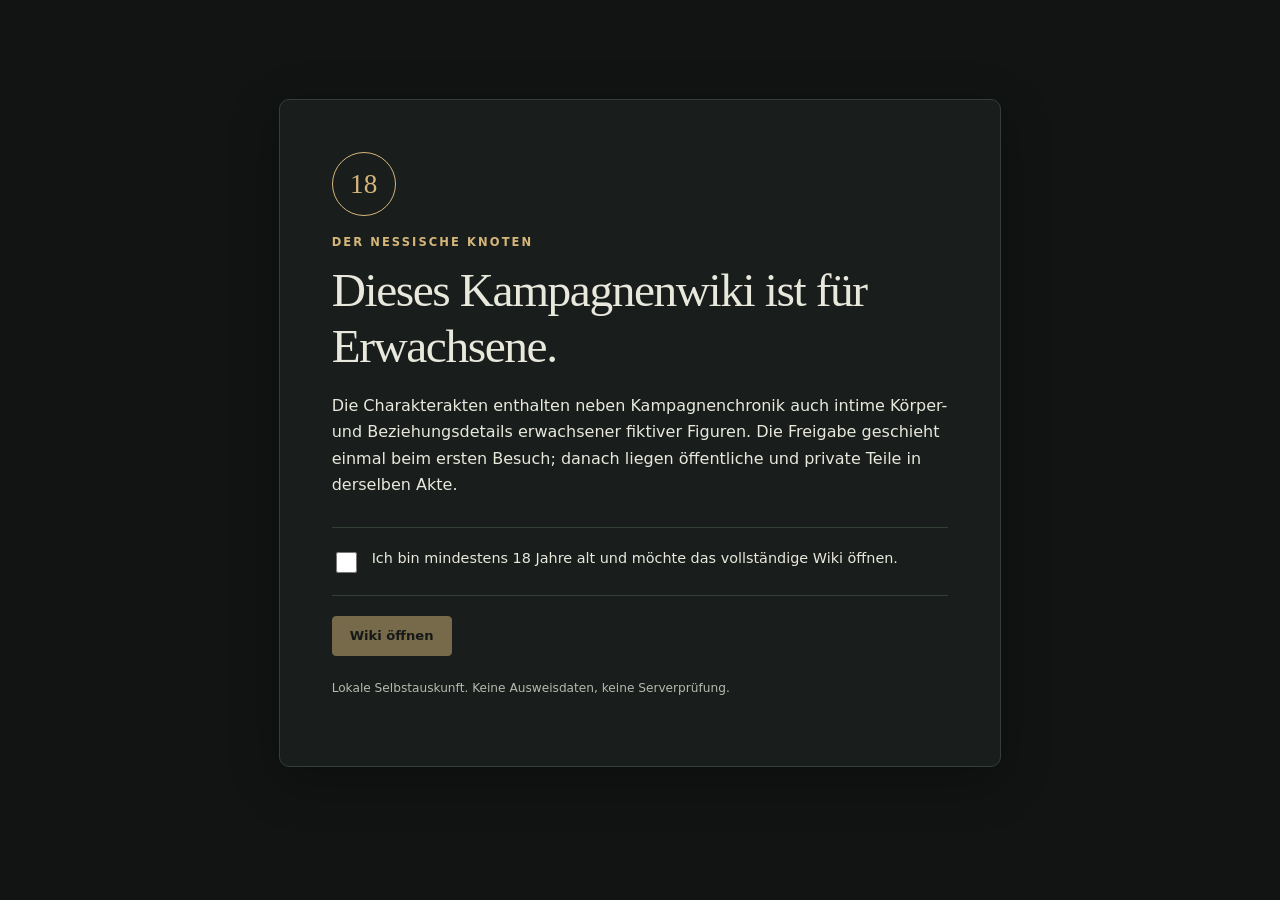
